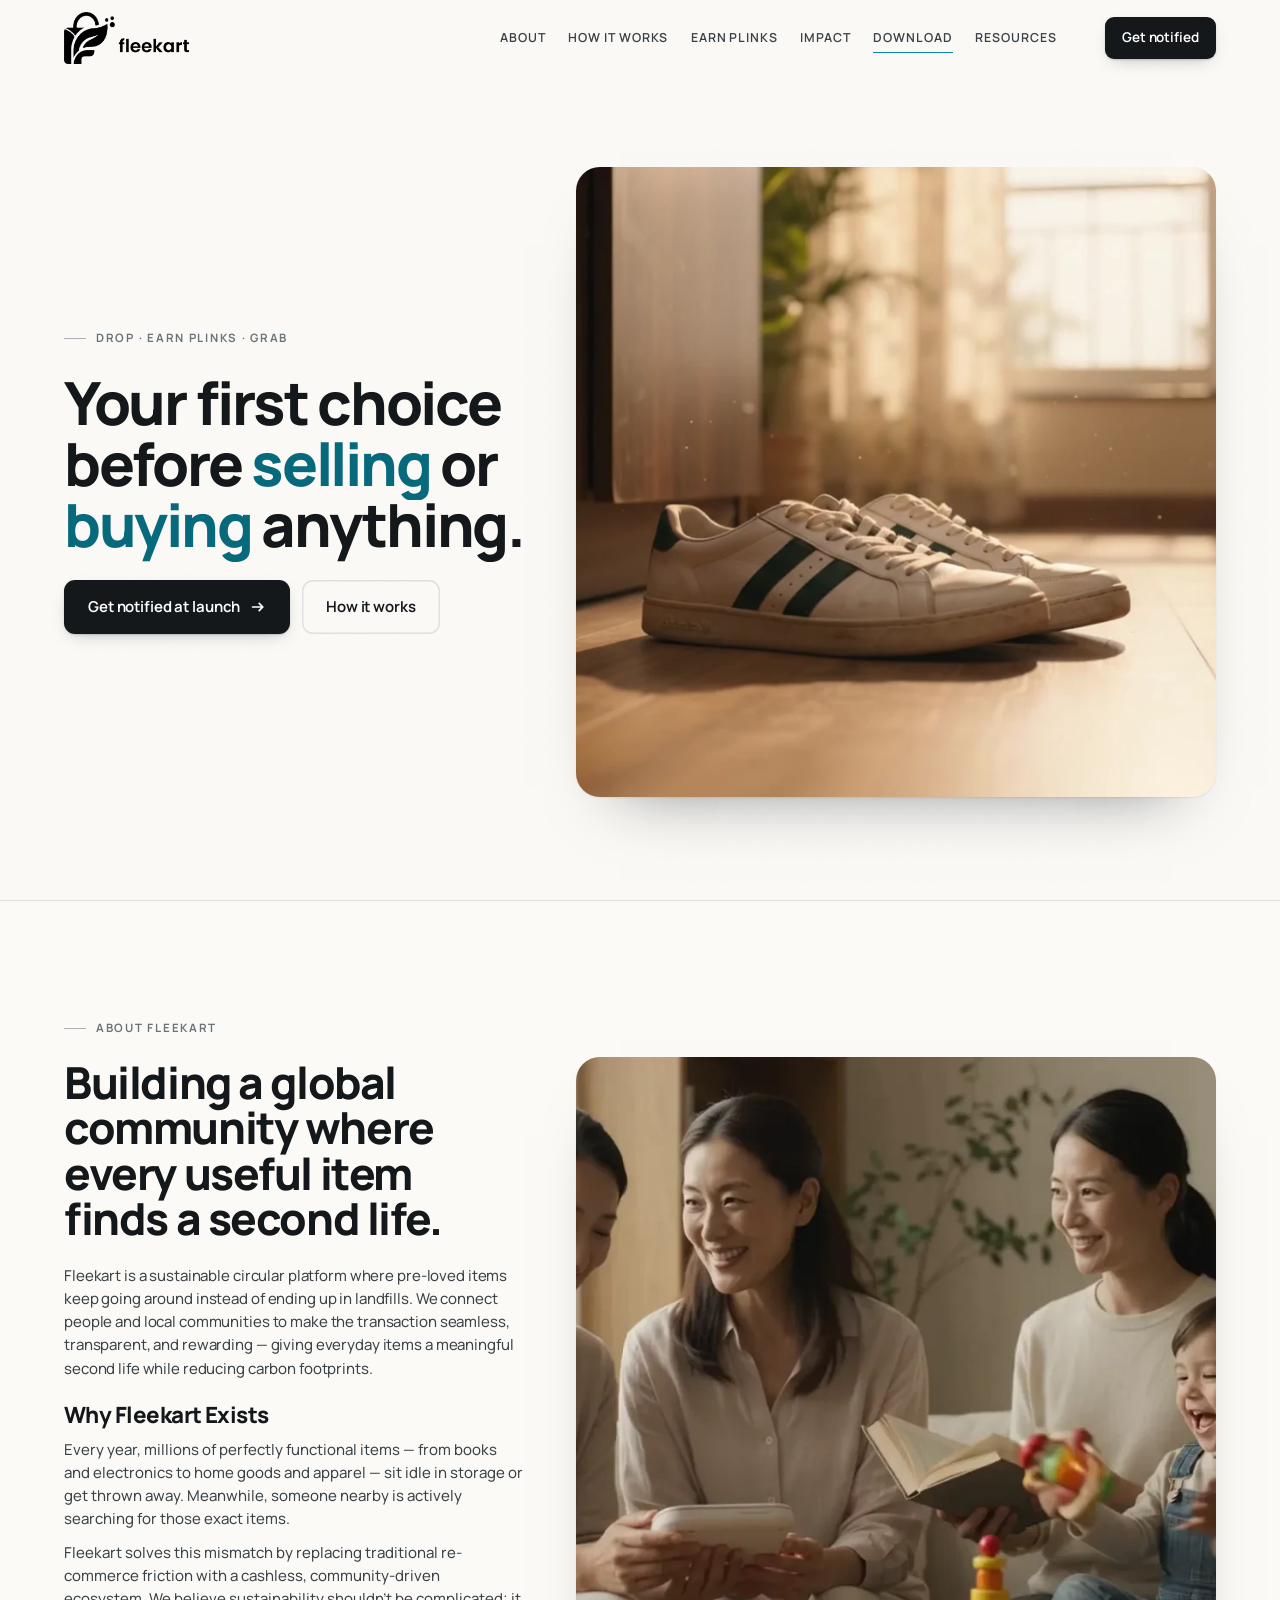
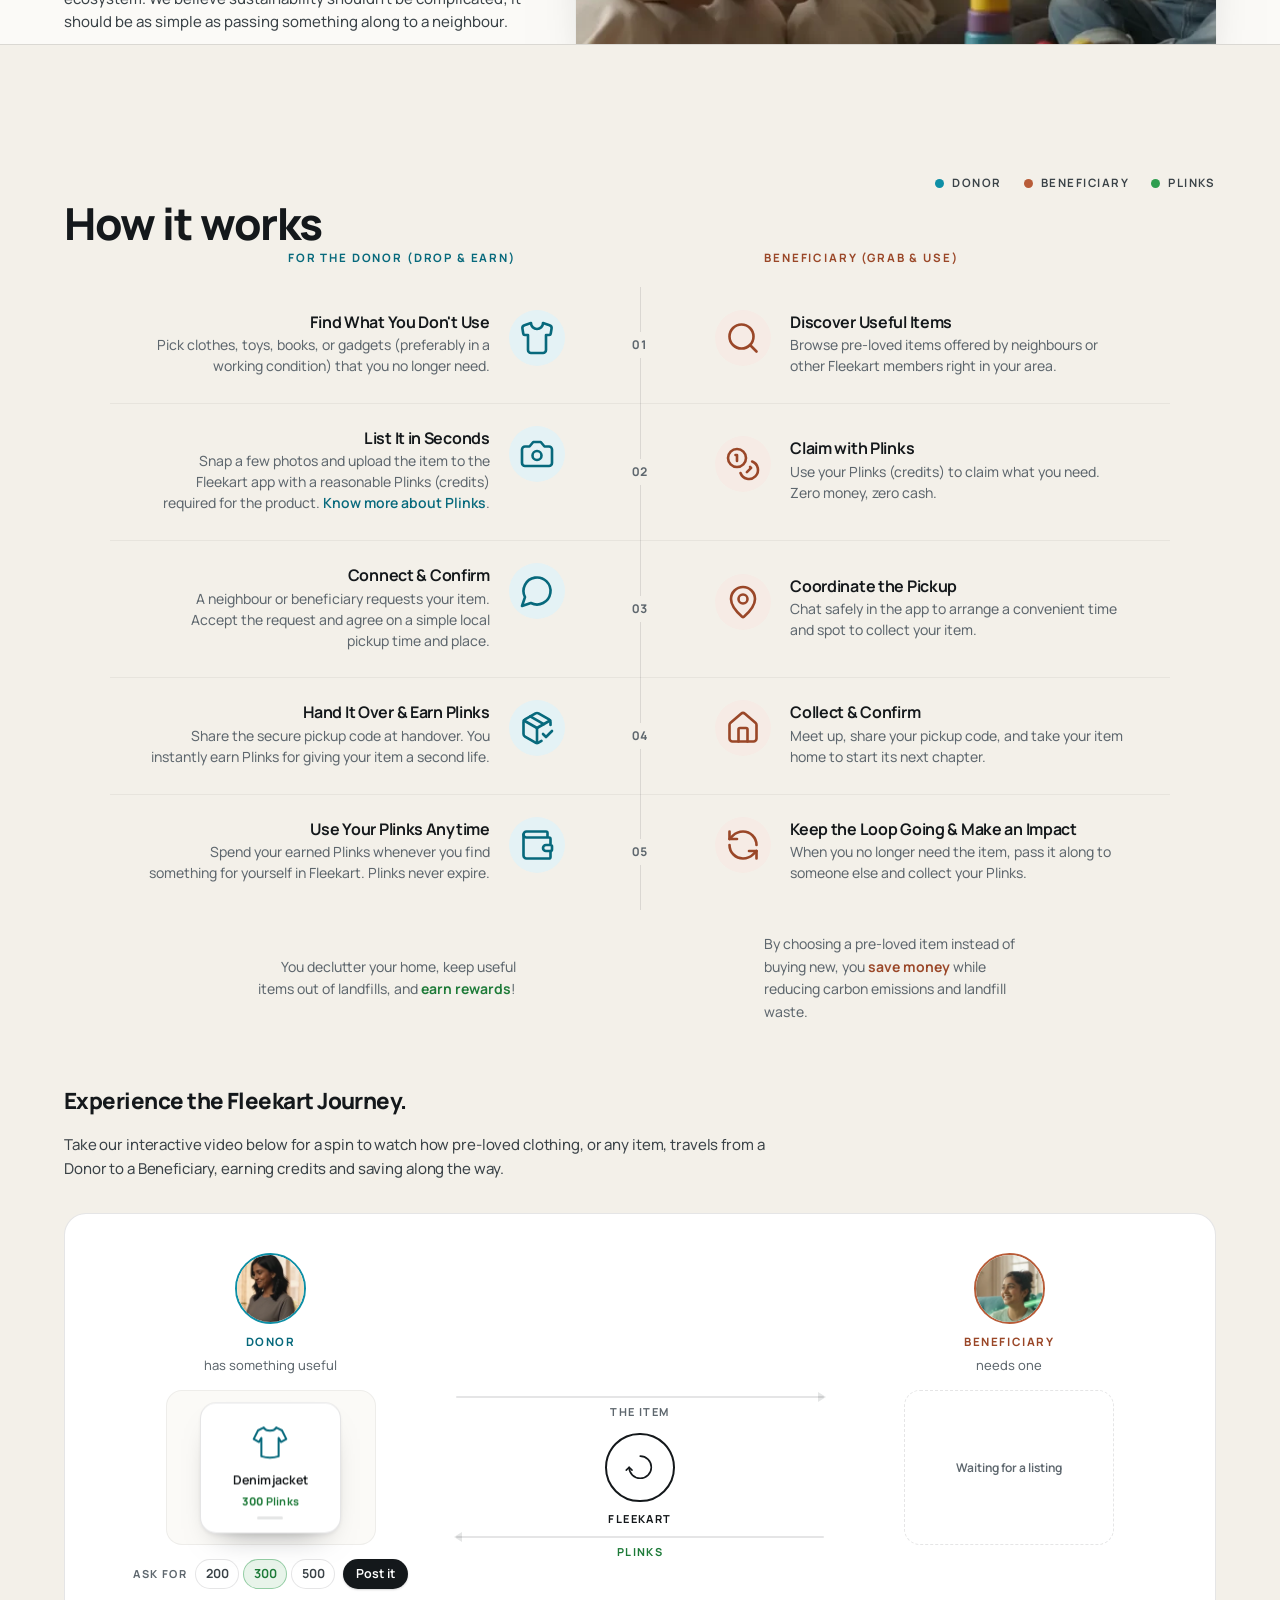
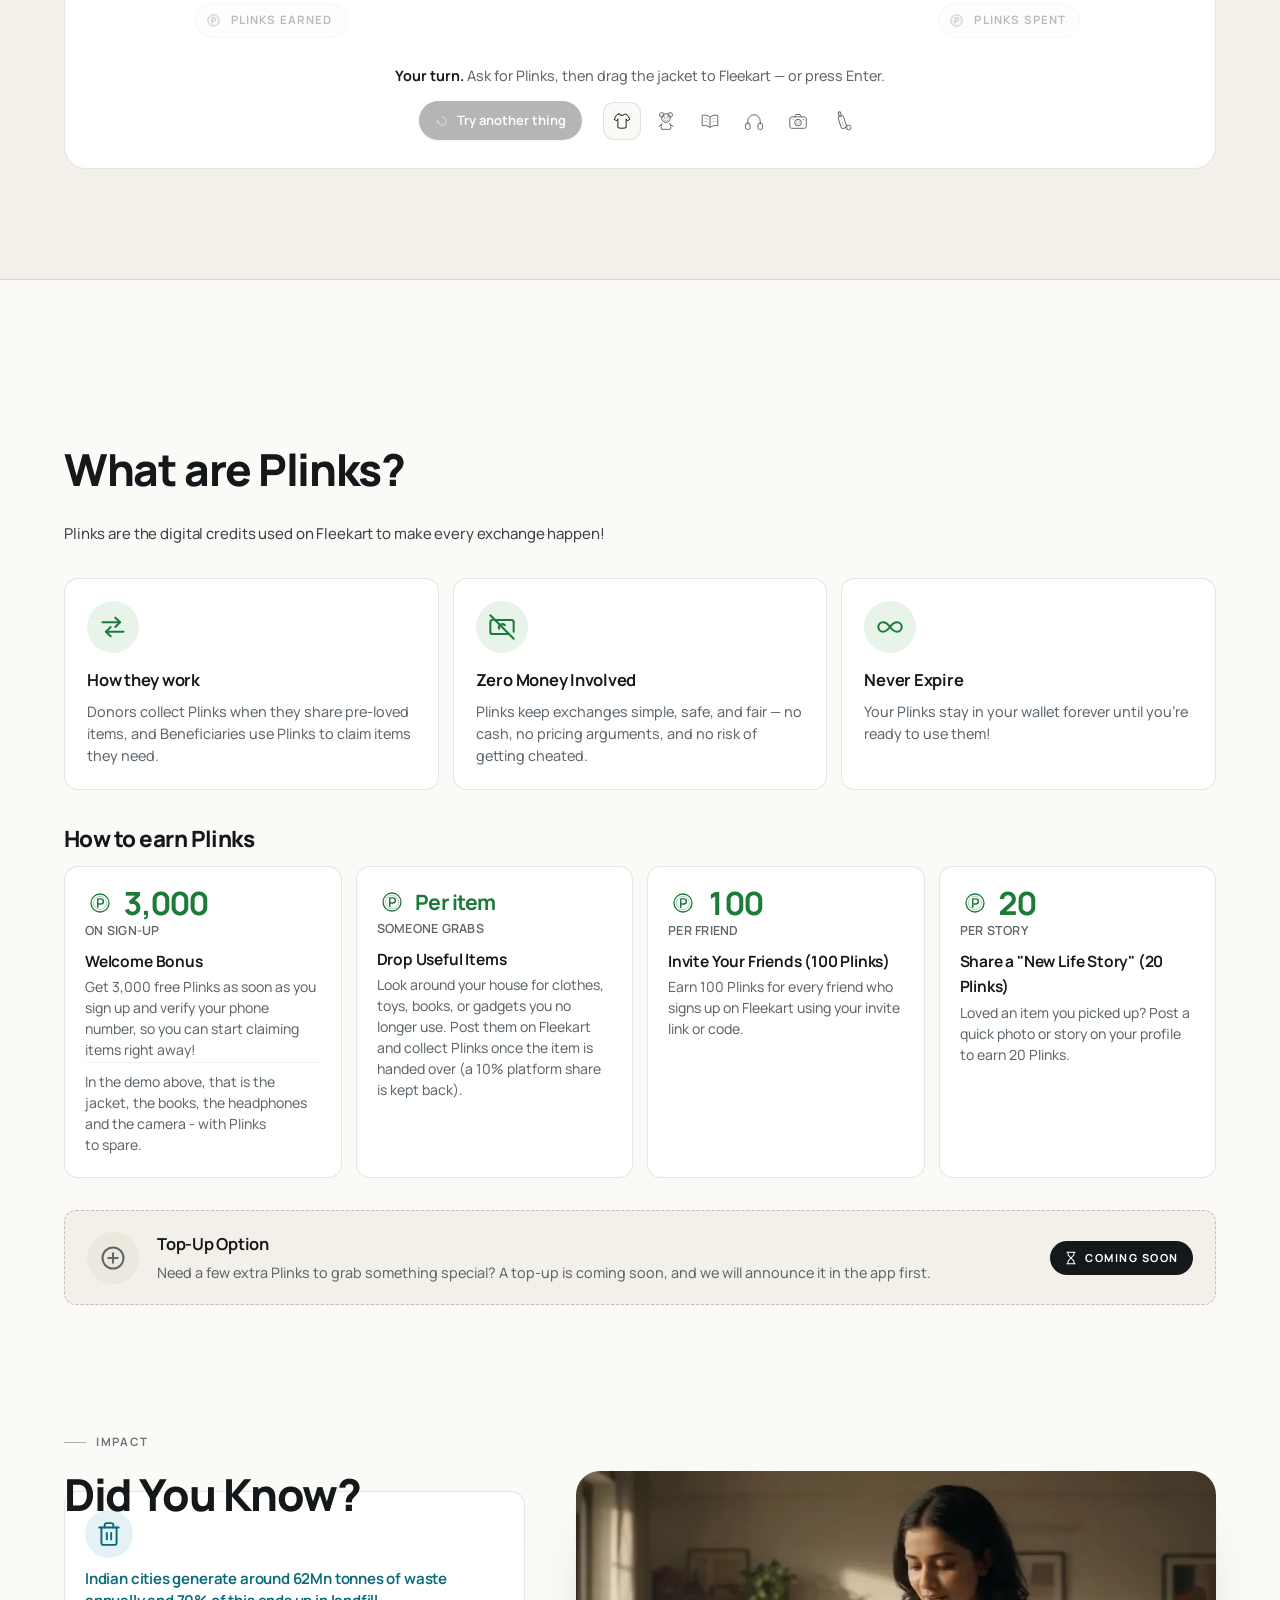
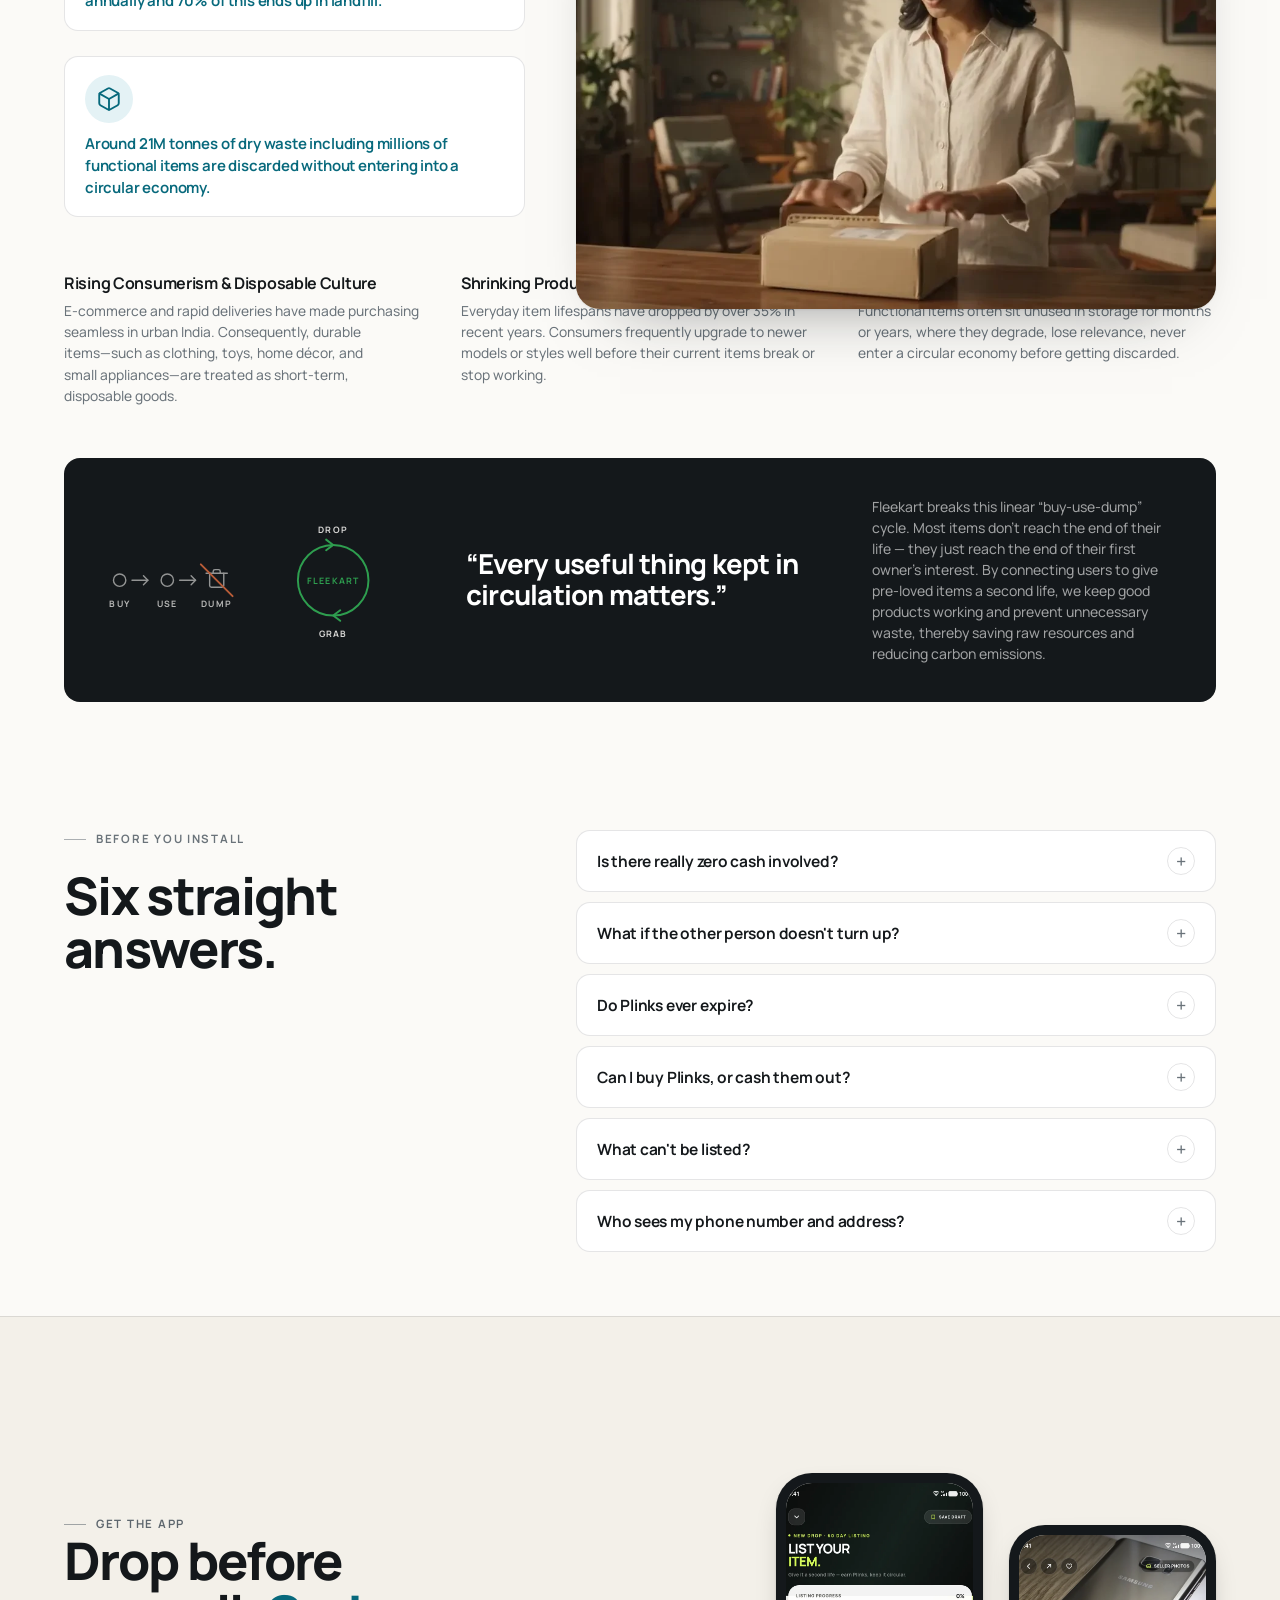
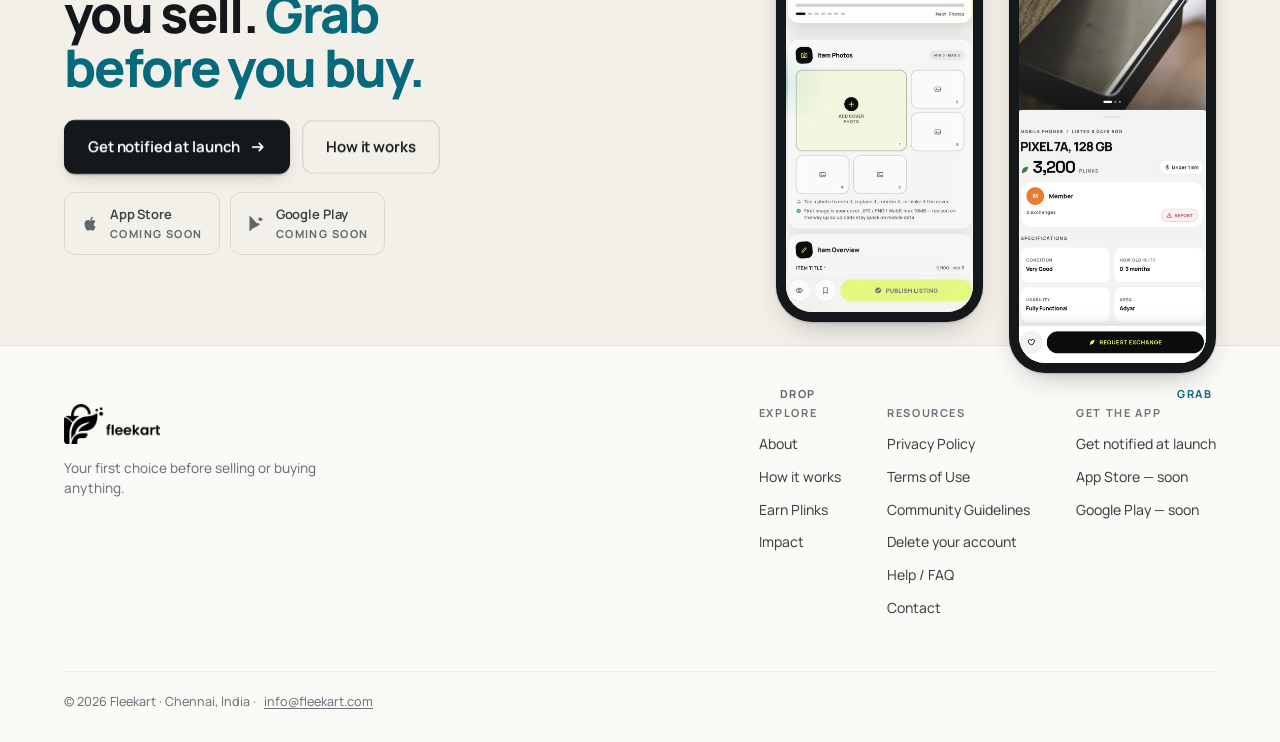
==== index.html @ 685d93a8 "Terms v1.2 (no-show penalty matches the app, top-up not in this version); landing: top-up coming soo" ====
<!DOCTYPE html><html lang="en"><head><meta charSet="utf-8"/><meta name="viewport" content="width=device-width, initial-scale=1, viewport-fit=cover"/><link rel="preload" href="/assets/Manrope.woff2" as="font" crossorigin="anonymous" type="font/woff2"/><link rel="preload" as="script" fetchPriority="low" href="/_next/static/chunks/3l04zcqx63h3y.js"/><script src="/_next/static/chunks/2m912stn0vfa6.js" async=""></script><script src="/_next/static/chunks/1mh6a-0e61pyc.js" async=""></script><script src="/_next/static/chunks/turbopack-0lalso72z2cic.js" async=""></script><script src="/_next/static/chunks/3fntmmi971322.js" async=""></script><link rel="preload" href="/assets/v2.css?v=89feee09" as="style"/><link rel="preload" href="/assets/additions.css?v=dd776835" as="style"/><meta name="theme-color" content="#FBFAF7"/><title>Fleekart — Your first choice before selling or buying anything</title><meta name="description" content="Fleekart keeps useful things in circulation. Donors drop what they no longer need and earn Plinks. Beneficiaries use Plinks to grab what they need."/><meta property="og:title" content="Fleekart — Your first choice before selling or buying anything"/><meta property="og:description" content="Drop what you no longer use. Find what you need from people around you — and keep good things in circulation."/><meta property="og:url" content="https://fleekart.com/"/><meta property="og:image" content="https://fleekart.com/assets/og.png"/><meta property="og:type" content="website"/><meta name="twitter:card" content="summary_large_image"/><meta name="twitter:title" content="Fleekart — Your first choice before selling or buying anything"/><meta name="twitter:description" content="Drop what you no longer use. Find what you need from people around you — and keep good things in circulation."/><meta name="twitter:image" content="https://fleekart.com/assets/og.png"/><link rel="icon" href="/assets/favicon.webp" type="image/webp"/><link rel="icon" href="/assets/favicon-32.png" sizes="32x32" type="image/png"/><link rel="icon" href="/assets/icon-192.png" sizes="192x192" type="image/png"/><link rel="apple-touch-icon" href="/assets/apple-touch-icon.png"/><link rel="preload" href="/assets/Manrope.woff2" as="font" type="font/woff2" crossorigin="anonymous"/><link rel="stylesheet" href="/assets/v2.css?v=89feee09"/><link rel="stylesheet" href="/assets/additions.css?v=dd776835"/><script src="/_next/static/chunks/0cz1d0mv5g_q7.js" noModule=""></script></head><body class="no-js"><div hidden=""><!--$--><!--/$--></div><div><a class="skip" href="#main">Skip to content</a>
<!-- ══ INK ILLUSTRATION LIBRARY ══════════════════════════════════ -->
<svg width="0" height="0" aria-hidden="true" focusable="false" style="position:absolute;pointer-events:none">
<defs>
  <filter id="fkInk" x="-8%" y="-8%" width="116%" height="116%" color-interpolation-filters="sRGB">
    <feTurbulence type="fractalNoise" baseFrequency="0.017" numOctaves="3" seed="9" result="t"/>
    <feDisplacementMap in="SourceGraphic" in2="t" scale="2.6" xChannelSelector="R" yChannelSelector="G"/>
  </filter>
  <filter id="fkInkSoft" x="-8%" y="-8%" width="116%" height="116%" color-interpolation-filters="sRGB">
    <feTurbulence type="fractalNoise" baseFrequency="0.022" numOctaves="2" seed="4" result="t"/>
    <feDisplacementMap in="SourceGraphic" in2="t" scale="1.5" xChannelSelector="R" yChannelSelector="G"/>
  </filter>

  <!-- ── objects ───────────────────────────────────────────── -->
  <symbol id="i-shirt" viewBox="0 0 48 48">
    <path d="M17.5 8.5 11.5 11.5 7 20.5 12.5 23.5 15 19.4 15 38.5c6 1.8 12 1.8 18 0V19.4l2.5 4.1 5.5-3-4.5-9-6-3c-2.4 4.2-10.6 4.2-13 0Z"
      fill="none" stroke="currentColor" stroke-width="2.1" stroke-linejoin="round" stroke-linecap="round"/>
    <path d="M17.5 8.5c2.4 4.2 10.6 4.2 13 0" fill="none" stroke="currentColor" stroke-width="1.35" opacity=".5" stroke-linecap="round"/>
  </symbol>

  <symbol id="i-toy" viewBox="0 0 48 48">
    <circle cx="14.8" cy="10.6" r="5" fill="none" stroke="currentColor" stroke-width="2.1"/>
    <circle cx="33.2" cy="10.6" r="5" fill="none" stroke="currentColor" stroke-width="2.1"/>
    <circle cx="24" cy="17.5" r="9.4" fill="none" stroke="currentColor" stroke-width="2.1"/>
    <ellipse cx="24" cy="20.6" rx="4.4" ry="3.2" fill="none" stroke="currentColor" stroke-width="1.35" opacity=".6"/>
    <circle cx="20.4" cy="15.4" r="1.15" fill="currentColor"/><circle cx="27.6" cy="15.4" r="1.15" fill="currentColor"/>
    <path d="M15.6 29.4c-2.6 3-2.9 9.4-1.2 12.8h19.2c1.7-3.4 1.4-9.8-1.2-12.8" fill="none" stroke="currentColor" stroke-width="2.1" stroke-linejoin="round" stroke-linecap="round"/>
    <path d="M15 31.6 8.6 35.4M33 31.6l6.4 3.8" fill="none" stroke="currentColor" stroke-width="2.1" stroke-linecap="round"/>
  </symbol>

  <symbol id="i-book" viewBox="0 0 48 48">
    <path d="M24 15.4C18.6 11.4 12.6 10.6 7 11.6v22.6c5.6-1 11.6-.2 17 3.8 5.4-4 11.4-4.8 17-3.8V11.6c-5.6-1-11.6-.2-17 3.8Z"
      fill="none" stroke="currentColor" stroke-width="2.1" stroke-linejoin="round"/>
    <path d="M24 15.4V38" fill="none" stroke="currentColor" stroke-width="2.1"/>
    <path d="M11.8 18.6c3.2-.4 6.2 0 8.6 1.2M27.6 19.8c2.4-1.2 5.4-1.6 8.6-1.2M11.8 25c3.2-.4 6.2 0 8.6 1.2M27.6 26.2c2.4-1.2 5.4-1.6 8.6-1.2"
      fill="none" stroke="currentColor" stroke-width="1.35" opacity=".5" stroke-linecap="round"/>
  </symbol>

  <symbol id="i-gadget" viewBox="0 0 48 48">
    <path d="M10.4 30.6V24a13.6 13.6 0 0 1 27.2 0v6.6" fill="none" stroke="currentColor" stroke-width="2.1" stroke-linecap="round"/>
    <rect x="5.4" y="28.6" width="10" height="14" rx="4.2" fill="none" stroke="currentColor" stroke-width="2.1"/>
    <rect x="32.6" y="28.6" width="10" height="14" rx="4.2" fill="none" stroke="currentColor" stroke-width="2.1"/>
  </symbol>

  <!-- two more things to hand over (15 Sep, the founder's "add more sample
       products") and a leaf for the carbon line — same 2.1 stroke, same
       1.35/.5 detail lines as the four above, so the dots read as one set -->
  <symbol id="i-camera" viewBox="0 0 48 48">
    <rect x="6" y="15" width="36" height="25" rx="4.6" fill="none" stroke="currentColor" stroke-width="2.1"/>
    <path d="M16.6 15 19.4 9.8h9.2L31.4 15" fill="none" stroke="currentColor" stroke-width="2.1" stroke-linejoin="round" stroke-linecap="round"/>
    <circle cx="24" cy="27.5" r="7.2" fill="none" stroke="currentColor" stroke-width="2.1"/>
    <circle cx="24" cy="27.5" r="3.8" fill="none" stroke="currentColor" stroke-width="1.35" opacity=".5"/>
    <path d="M11.5 21h4" fill="none" stroke="currentColor" stroke-width="1.35" opacity=".5" stroke-linecap="round"/>
    <circle cx="36.3" cy="21" r="1.4" fill="currentColor"/>
  </symbol>

  <symbol id="i-bat" viewBox="0 0 48 48">
    <g transform="rotate(-18 24 24)">
      <rect x="21.4" y="3.2" width="5.2" height="9.8" rx="2.2" fill="none" stroke="currentColor" stroke-width="2.1"/>
      <path d="M18 17c0-2.4 1.5-4 3.6-4h4.8c2.1 0 3.6 1.6 3.6 4v18.4c0 2.8-2.1 4.8-4.8 4.8h-2.4c-2.7 0-4.8-2-4.8-4.8Z" fill="none" stroke="currentColor" stroke-width="2.1" stroke-linejoin="round"/>
      <path d="M24 17.6v17.8M22.2 6.2h3.6M22.2 9.4h3.6" fill="none" stroke="currentColor" stroke-width="1.35" opacity=".5" stroke-linecap="round"/>
    </g>
    <circle cx="38.4" cy="38.2" r="5.2" fill="none" stroke="currentColor" stroke-width="2.1"/>
    <path d="M35.4 34.8c2.4 2 2.4 4.8 0 6.8" fill="none" stroke="currentColor" stroke-width="1.35" opacity=".5" stroke-linecap="round"/>
  </symbol>

  <symbol id="i-leaf" viewBox="0 0 48 48">
    <path d="M9 39C9 21.4 21.4 9 39 9c0 17.6-12.4 30-30 30Z" fill="none" stroke="currentColor" stroke-width="2.1" stroke-linejoin="round"/>
    <path d="M9 39C15 31.4 22 24.4 30 18" fill="none" stroke="currentColor" stroke-width="1.35" opacity=".5" stroke-linecap="round"/>
  </symbol>

  <symbol id="i-plink" viewBox="0 0 48 48">
    <circle cx="24" cy="24" r="14.4" fill="none" stroke="currentColor" stroke-width="2.1"/>
    <circle cx="24" cy="24" r="10.6" fill="none" stroke="currentColor" stroke-width="1.2" opacity=".45"/>
    <path d="M20.4 31V17.4h4.9a4.1 4.1 0 0 1 0 8.2h-4.9" fill="none" stroke="currentColor" stroke-width="2.35" stroke-linecap="round" stroke-linejoin="round"/>
  </symbol>

  <symbol id="i-drop" viewBox="0 0 48 48">
    <path d="M24 4v10M20.2 10.4 24 14.2l3.8-3.8" fill="none" stroke="currentColor" stroke-width="2.1" stroke-linecap="round" stroke-linejoin="round"/>
    <path d="M24 17.4 38 23.6v13.2L24 43l-14-6.2V23.6Z" fill="none" stroke="currentColor" stroke-width="2.1" stroke-linejoin="round"/>
    <path d="M10 23.6 24 29.8l14-6.2M24 29.8V43" fill="none" stroke="currentColor" stroke-width="1.35" opacity=".55"/>
  </symbol>

  <symbol id="i-verify" viewBox="0 0 48 48">
    <path d="M22 6 35 11.8v12.4L22 30 9 24.2V11.8Z" fill="none" stroke="currentColor" stroke-width="2.1" stroke-linejoin="round"/>
    <path d="M9 11.8 22 17.6l13-5.8M22 17.6V30" fill="none" stroke="currentColor" stroke-width="1.35" opacity=".55"/>
    <circle cx="32.5" cy="33.5" r="9" fill="var(--card,#fff)" stroke="currentColor" stroke-width="2.1"/>
    <path d="m28.4 33.6 3 3 5.2-6" fill="none" stroke="currentColor" stroke-width="2.1" stroke-linecap="round" stroke-linejoin="round"/>
  </symbol>

  <symbol id="i-discover" viewBox="0 0 48 48">
    <rect x="7" y="7.5" width="12.4" height="12.4" rx="3.4" fill="none" stroke="currentColor" stroke-width="2.1"/>
    <rect x="24.6" y="7.5" width="12.4" height="12.4" rx="3.4" fill="none" stroke="currentColor" stroke-width="2.1" opacity=".5"/>
    <rect x="7" y="25.1" width="12.4" height="12.4" rx="3.4" fill="none" stroke="currentColor" stroke-width="2.1" opacity=".5"/>
    <circle cx="32.2" cy="31.6" r="8.2" fill="var(--card,#fff)" stroke="currentColor" stroke-width="2.1"/>
    <path d="m38.4 37.6 4.4 4.4" fill="none" stroke="currentColor" stroke-width="2.1" stroke-linecap="round"/>
  </symbol>

  <symbol id="i-spend" viewBox="0 0 48 48">
    <circle cx="19" cy="27" r="12.4" fill="none" stroke="currentColor" stroke-width="2.1"/>
    <path d="M15.9 33.2V21.4h4.3a3.6 3.6 0 0 1 0 7.2h-4.3" fill="none" stroke="currentColor" stroke-width="2.2" stroke-linecap="round" stroke-linejoin="round"/>
    <path d="M30.6 16.4 41.4 6.6M33.6 6h8v8" fill="none" stroke="currentColor" stroke-width="2.1" stroke-linecap="round" stroke-linejoin="round"/>
  </symbol>

  <symbol id="i-receive" viewBox="0 0 48 48">
    <path d="M28 42V10.4L42 6v36Z" fill="none" stroke="currentColor" stroke-width="2.1" stroke-linejoin="round"/>
    <circle cx="32.4" cy="25.4" r="1.5" fill="currentColor"/>
    <rect x="5" y="19" width="13.4" height="13.4" rx="3" fill="none" stroke="currentColor" stroke-width="2.1"/>
    <path d="M20.4 25.7h6.2M23.4 22.4l3.4 3.3-3.4 3.3" fill="none" stroke="currentColor" stroke-width="2.1" stroke-linecap="round" stroke-linejoin="round"/>
  </symbol>

  <symbol id="i-again" viewBox="0 0 48 48">
    <rect x="16.4" y="16.4" width="15.2" height="15.2" rx="4" fill="none" stroke="currentColor" stroke-width="2.1"/>
    <path d="M24 9.4A14.6 14.6 0 1 1 9.4 24" fill="none" stroke="currentColor" stroke-width="2.1" stroke-linecap="round"/>
    <path d="m5.6 27.8 3.8-3.8 3.8 3.8" fill="none" stroke="currentColor" stroke-width="2.1" stroke-linecap="round" stroke-linejoin="round"/>
  </symbol>

  <symbol id="i-loop" viewBox="0 0 48 48">
    <path d="M24 9.4A14.6 14.6 0 1 1 9.4 24" fill="none" stroke="currentColor" stroke-width="2.1" stroke-linecap="round"/>
    <path d="m5.6 27.8 3.8-3.8 3.8 3.8" fill="none" stroke="currentColor" stroke-width="2.1" stroke-linecap="round" stroke-linejoin="round"/>
  </symbol>

  <symbol id="i-check" viewBox="0 0 24 24">
    <path d="m5 12.6 4.4 4.4L19 7" fill="none" stroke="currentColor" stroke-width="2.2" stroke-linecap="round" stroke-linejoin="round"/>
  </symbol>

  <symbol id="i-bin" viewBox="0 0 48 48">
    <path d="M12 16.6h24l-2.2 24.2H14.2Z" fill="none" stroke="currentColor" stroke-width="2.1" stroke-linejoin="round"/>
    <path d="M8.6 16.6h30.8M19 16.6l1-5h8l1 5" fill="none" stroke="currentColor" stroke-width="2.1" stroke-linecap="round" stroke-linejoin="round"/>
    <path d="M20 23.4v10M28 23.4v10" fill="none" stroke="currentColor" stroke-width="1.35" opacity=".5" stroke-linecap="round"/>
  </symbol>

  <symbol id="l-shirt" viewBox="0 0 24 24"><g fill="none" stroke="currentColor" stroke-width="1.75" stroke-linecap="round" stroke-linejoin="round"><path d="M20.38 3.46 16 2a4 4 0 0 1-8 0L3.62 3.46a2 2 0 0 0-1.34 2.23l.58 3.47a1 1 0 0 0 .99.84H6v10c0 1.1.9 2 2 2h8a2 2 0 0 0 2-2V10h2.15a1 1 0 0 0 .99-.84l.58-3.47a2 2 0 0 0-1.34-2.23z"/></g></symbol>
  <symbol id="l-camera" viewBox="0 0 24 24"><g fill="none" stroke="currentColor" stroke-width="1.75" stroke-linecap="round" stroke-linejoin="round"><path d="M14.5 4h-5L7 7H4a2 2 0 0 0-2 2v9a2 2 0 0 0 2 2h16a2 2 0 0 0 2-2V9a2 2 0 0 0-2-2h-3l-2.5-3z"/><circle cx="12" cy="13" r="3"/></g></symbol>
  <symbol id="l-message" viewBox="0 0 24 24"><g fill="none" stroke="currentColor" stroke-width="1.75" stroke-linecap="round" stroke-linejoin="round"><path d="M7.9 20A9 9 0 1 0 4 16.1L2 22Z"/></g></symbol>
  <symbol id="l-package-check" viewBox="0 0 24 24"><g fill="none" stroke="currentColor" stroke-width="1.75" stroke-linecap="round" stroke-linejoin="round"><path d="m16 16 2 2 4-4"/><path d="M21 10V8a2 2 0 0 0-1-1.73l-7-4a2 2 0 0 0-2 0l-7 4A2 2 0 0 0 3 8v8a2 2 0 0 0 1 1.73l7 4a2 2 0 0 0 2 0l2-1.14"/><path d="m7.5 4.27 9 5.15"/><path d="M3.29 7 12 12l8.71-5"/><path d="M12 22V12"/></g></symbol>
  <symbol id="l-wallet" viewBox="0 0 24 24"><g fill="none" stroke="currentColor" stroke-width="1.75" stroke-linecap="round" stroke-linejoin="round"><path d="M19 7V4a1 1 0 0 0-1-1H5a2 2 0 0 0 0 4h15a1 1 0 0 1 1 1v4h-3a2 2 0 0 0 0 4h3a1 1 0 0 0 1-1v-2a1 1 0 0 0-1-1"/><path d="M3 5v14a2 2 0 0 0 2 2h15a1 1 0 0 0 1-1v-4"/></g></symbol>
  <symbol id="l-search" viewBox="0 0 24 24"><g fill="none" stroke="currentColor" stroke-width="1.75" stroke-linecap="round" stroke-linejoin="round"><circle cx="11" cy="11" r="8"/><path d="m21 21-4.3-4.3"/></g></symbol>
  <symbol id="l-coins" viewBox="0 0 24 24"><g fill="none" stroke="currentColor" stroke-width="1.75" stroke-linecap="round" stroke-linejoin="round"><circle cx="8" cy="8" r="6"/><path d="M18.09 10.37A6 6 0 1 1 10.34 18"/><path d="M7 6h1v4"/><path d="m16.71 13.88.7.71-2.82 2.82"/></g></symbol>
  <symbol id="l-map-pin" viewBox="0 0 24 24"><g fill="none" stroke="currentColor" stroke-width="1.75" stroke-linecap="round" stroke-linejoin="round"><path d="M20 10c0 4.993-5.539 10.193-7.399 11.799a1 1 0 0 1-1.202 0C9.539 20.193 4 14.993 4 10a8 8 0 0 1 16 0"/><circle cx="12" cy="10" r="3"/></g></symbol>
  <symbol id="l-home" viewBox="0 0 24 24"><g fill="none" stroke="currentColor" stroke-width="1.75" stroke-linecap="round" stroke-linejoin="round"><path d="M15 21v-8a1 1 0 0 0-1-1h-4a1 1 0 0 0-1 1v8"/><path d="M3 10a2 2 0 0 1 .709-1.528l7-5.999a2 2 0 0 1 2.582 0l7 5.999A2 2 0 0 1 21 10v9a2 2 0 0 1-2 2H5a2 2 0 0 1-2-2z"/></g></symbol>
  <symbol id="l-refresh" viewBox="0 0 24 24"><g fill="none" stroke="currentColor" stroke-width="1.75" stroke-linecap="round" stroke-linejoin="round"><path d="M21 12a9 9 0 0 0-9-9 9.75 9.75 0 0 0-6.74 2.74L3 8"/><path d="M3 3v5h5"/><path d="M3 12a9 9 0 0 0 9 9 9.75 9.75 0 0 0 6.74-2.74L21 16"/><path d="M16 16h5v5"/></g></symbol>
  <symbol id="l-gift" viewBox="0 0 24 24"><g fill="none" stroke="currentColor" stroke-width="1.75" stroke-linecap="round" stroke-linejoin="round"><rect x="3" y="8" width="18" height="4" rx="1"/><path d="M12 8v13"/><path d="M19 12v7a2 2 0 0 1-2 2H7a2 2 0 0 1-2-2v-7"/><path d="M7.5 8a2.5 2.5 0 0 1 0-5A4.8 8 0 0 1 12 8a4.8 8 0 0 1 4.5-5 2.5 2.5 0 0 1 0 5"/></g></symbol>
  <symbol id="l-bag" viewBox="0 0 24 24"><g fill="none" stroke="currentColor" stroke-width="1.75" stroke-linecap="round" stroke-linejoin="round"><path d="M6 2 3 6v14a2 2 0 0 0 2 2h14a2 2 0 0 0 2-2V6l-3-4Z"/><path d="M3 6h18"/><path d="M16 10a4 4 0 0 1-8 0"/></g></symbol>
  <symbol id="l-trash" viewBox="0 0 24 24"><g fill="none" stroke="currentColor" stroke-width="1.75" stroke-linecap="round" stroke-linejoin="round"><path d="M3 6h18"/><path d="M19 6v14c0 1-1 2-2 2H7c-1 0-2-1-2-2V6"/><path d="M8 6V4c0-1 1-2 2-2h4c1 0 2 1 2 2v2"/><path d="M10 11v6"/><path d="M14 11v6"/></g></symbol>
  <symbol id="l-layers" viewBox="0 0 24 24"><g fill="none" stroke="currentColor" stroke-width="1.75" stroke-linecap="round" stroke-linejoin="round"><path d="M12.83 2.18a2 2 0 0 0-1.66 0L2.6 6.08a1 1 0 0 0 0 1.83l8.58 3.91a2 2 0 0 0 1.66 0l8.58-3.9a1 1 0 0 0 0-1.83Z"/><path d="m22 17.65-9.17 4.16a2 2 0 0 1-1.66 0L2 17.65"/><path d="m22 12.65-9.17 4.16a2 2 0 0 1-1.66 0L2 12.65"/></g></symbol>
  <symbol id="l-box" viewBox="0 0 24 24"><g fill="none" stroke="currentColor" stroke-width="1.75" stroke-linecap="round" stroke-linejoin="round"><path d="M21 8a2 2 0 0 0-1-1.73l-7-4a2 2 0 0 0-2 0l-7 4A2 2 0 0 0 3 8v8a2 2 0 0 0 1 1.73l7 4a2 2 0 0 0 2 0l7-4A2 2 0 0 0 21 16Z"/><path d="m3.3 7 8.7 5 8.7-5"/><path d="M12 22V12"/></g></symbol>
  <symbol id="l-hourglass" viewBox="0 0 24 24"><g fill="none" stroke="currentColor" stroke-width="1.75" stroke-linecap="round" stroke-linejoin="round"><path d="M5 22h14"/><path d="M5 2h14"/><path d="M17 22v-4.172a2 2 0 0 0-.586-1.414L12 12l-4.414 4.414A2 2 0 0 0 7 17.828V22"/><path d="M7 2v4.172a2 2 0 0 0 .586 1.414L12 12l4.414-4.414A2 2 0 0 0 17 6.172V2"/></g></symbol>
  <symbol id="l-swap" viewBox="0 0 24 24"><g fill="none" stroke="currentColor" stroke-width="1.75" stroke-linecap="round" stroke-linejoin="round"><path d="M3 8h15"/><path d="m14 4 4 4-4 4"/><path d="M21 16H6"/><path d="m10 12-4 4 4 4"/></g></symbol>
  <symbol id="l-no-cash" viewBox="0 0 24 24"><g fill="none" stroke="currentColor" stroke-width="1.75" stroke-linecap="round" stroke-linejoin="round"><path d="M6 6h14a2 2 0 0 1 2 2v8"/><path d="M18 18H4a2 2 0 0 1-2-2V8a2 2 0 0 1 2-2"/><path d="M14.5 10.5A3 3 0 0 0 9.5 13.5"/><path d="m2 2 20 20"/></g></symbol>
  <symbol id="l-infinity" viewBox="0 0 24 24"><g fill="none" stroke="currentColor" stroke-width="1.75" stroke-linecap="round" stroke-linejoin="round"><path d="M12 12c-2-2.67-4-4-6-4a4 4 0 1 0 0 8c2 0 4-1.33 6-4Zm0 0c2 2.67 4 4 6 4a4 4 0 0 0 0-8c-2 0-4 1.33-6 4Z"/></g></symbol>
  <symbol id="l-top-up" viewBox="0 0 24 24"><g fill="none" stroke="currentColor" stroke-width="1.75" stroke-linecap="round" stroke-linejoin="round"><circle cx="12" cy="12" r="9"/><path d="M12 8v8"/><path d="M8 12h8"/></g></symbol>
</defs>
</svg>

<!-- ══ NAVIGATION ═══════════════════════════════════════════════ -->
<header class="nav" id="nav">
  <div class="nav__in">
    <a class="nav__logo" href="#top" aria-label="Fleekart — home">
      <img src="/assets/logo.webp" alt="Fleekart" width="440" height="183" fetchpriority="high" decoding="async">
    </a>
    <nav class="nav__links" aria-label="Primary">
      <a href="#about">About</a>
      <a href="#how">How it works</a>
      <a href="#plinks">Earn Plinks</a>
      <a href="#impact">Impact</a>
      <a href="#download">Download</a>
      <a href="#resources">Resources</a>
    </nav>
    <a class="btn btn--sm nav__cta" data-waitlist href="mailto:info@fleekart.com?subject=Notify%20me%20when%20Fleekart%20launches&body=Hi%20Fleekart%2C%0A%0APlease%20let%20me%20know%20when%20the%20app%20launches.%0A%0AMy%20area%3A%20">Get notified</a>
    <button class="burger" id="burger" aria-expanded="false" aria-controls="mnav" aria-label="Open menu">
      <span></span><span></span>
    </button>
  </div>
</header>

<div class="mnav" id="mnav" inert>
  <nav aria-label="Primary mobile">
    <a href="#about">About <span>01</span></a>
    <a href="#how">How it works <span>02</span></a>
    <a href="#plinks">Earn Plinks <span>03</span></a>
    <a href="#impact">Impact <span>04</span></a>
    <a href="#download">Download <span>05</span></a>
    <a href="#resources">Resources <span>06</span></a>
  </nav>
  <a class="btn" data-waitlist href="mailto:info@fleekart.com?subject=Notify%20me%20when%20Fleekart%20launches&body=Hi%20Fleekart%2C%0A%0APlease%20let%20me%20know%20when%20the%20app%20launches.%0A%0AMy%20area%3A%20">Get notified at launch</a>
</div>

<main id="main">

<!-- ══ HERO ═════════════════════════════════════════════════════ -->
<section class="hero" id="top">
  <div class="wrap hero__grid">

    <div class="hero__copy">
      <p class="eyebrow" id="heroBrow">Drop · Earn Plinks · Grab</p>
      <h1 class="d1" id="heroH1">
        <span class="ln"><span>Your first choice</span></span>
        <span class="ln"><span>before <em>selling</em> or</span></span>
        <span class="ln"><span><em>buying</em> anything.</span></span>
      </h1>
      <div class="hero__cta" id="heroCta">
        <a class="btn" data-waitlist href="mailto:info@fleekart.com?subject=Notify%20me%20when%20Fleekart%20launches&body=Hi%20Fleekart%2C%0A%0APlease%20let%20me%20know%20when%20the%20app%20launches.%0A%0AMy%20area%3A%20">Get notified at launch <svg class="ar" width="16" height="16" viewBox="0 0 16 16" aria-hidden="true" fill="none" stroke="currentColor" stroke-width="1.7" stroke-linecap="round" stroke-linejoin="round"><path d="M2.6 8h10.2M9.2 4.4 12.8 8l-3.6 3.6"/></svg></a>
        <a class="btn btn--ghost" href="#how">How it works</a>
      </div>
    </div>

    <!-- circulation stage -->
    <div class="stage" id="heroStage">
      <figure class="shot shot--reel" id="heroShot">
        <div class="shot__frame">
          <video class="shot__reel" autoplay muted loop playsinline preload="auto" poster="/assets/hero-fleekart.webp"
                 aria-label="A pair of worn sneakers left by the door, carried out through the neighbourhood, and given a second life with someone else"
                 data-inview>
            <source src="/assets/hero-fleekart.mp4" type="video/mp4">
          </video>
        </div>

      </figure>
    </div>
  </div>
</section>

<hr class="hr">

<!-- ══ ABOUT ════════════════════════════════════════════════════ -->
<section class="sec about" id="about" aria-labelledby="aboutH">
  <div class="wrap about__grid">
    <div class="about__body">
      <p class="eyebrow rv">About Fleekart</p>
      <h2 class="d2 rv" id="aboutH">Building a global community where every useful item finds a second life.</h2>
      <p class="lead rv">Fleekart is a sustainable circular platform where pre-loved items keep going around instead of ending up in landfills. We connect people and local communities to make the transaction seamless, transparent, and rewarding — giving everyday items a meaningful second life while reducing carbon footprints.</p>
      <div class="about__why rv">
        <h3 class="d3">Why Fleekart Exists</h3>
        <p>Every year, millions of perfectly functional items — from books and electronics to home goods and apparel — sit idle in storage or get thrown away. Meanwhile, someone nearby is actively searching for those exact items.</p>
        <p>Fleekart solves this mismatch by replacing traditional re-commerce friction with a cashless, community-driven ecosystem. We believe sustainability shouldn't be complicated; it should be as simple as passing something along to a neighbour.</p>
      </div>
    </div>

    <!-- the About clip: right of the copy on a desktop, under it on a phone (client, 18 Sep + 21 Sep) -->
    <div class="stage rv">
      <figure class="shot shot--about">
        <div class="shot__frame">
          <video class="shot__reel" muted loop playsinline preload="none" poster="/assets/about-sharing.webp"
                 aria-label="A pair of headphones on a desk, a book returned to a shelf, and a box passed from one person to another"
                 data-inview>
            <source src="/assets/about-sharing.mp4" type="video/mp4">
          </video>
        </div>
      </figure>
    </div>
  </div>
</section>

<!-- ══ HOW IT WORKS ═════════════════════════════════════════════ -->
<section class="sec how" id="how" aria-labelledby="howH">
  <div class="wrap">
    <div class="how__head">
      <div class="sec-head">
        <p class="eyebrow rv">How it works</p>
        <h2 class="d2 rv" id="howH">How it works</h2>
      </div>
      <div class="how__legend rv">
        <span><i style="background:var(--teal)"></i> Donor</span>
        <span><i style="background:var(--clay)"></i> Beneficiary</span>
        <span><i style="background:var(--green)"></i> Plinks</span>
      </div>
    </div>

    <!-- the two sides of one handover -->
    <div class="ladder rv" id="ladder">
      <div class="ladder__head">
        <div class="ladder__role ladder__role--donor">
          <span class="flow__label">For the Donor (Drop &amp; Earn)</span>
        </div>
        <div aria-hidden="true"></div>
        <div class="ladder__role ladder__role--ben">
          <span class="flow__label">Beneficiary (Grab &amp; Use)</span>
        </div>
      </div>

      <ol class="ladder__rows" id="ladderRows">
      <li class="rung">
        <div class="rung__side rung__side--donor">
          <span class="rung__ico"><svg viewBox="0 0 24 24" aria-hidden="true"><use href="#l-shirt"/></svg></span>
          <div class="rung__txt">
            <span class="rung__tag">Donor</span>
            <h3>Find What You Don't Use</h3>
            <p>Pick clothes, toys, books, or gadgets (preferably in a working condition) that you no longer need.</p>
          </div>
        </div>
        <div class="rung__node" aria-hidden="true">01</div>
        <div class="rung__side rung__side--ben">
          <span class="rung__ico"><svg viewBox="0 0 24 24" aria-hidden="true"><use href="#l-search"/></svg></span>
          <div class="rung__txt">
            <span class="rung__tag">Beneficiary</span>
            <h3>Discover Useful Items</h3>
            <p>Browse pre-loved items offered by neighbours or other Fleekart members right in your area.</p>
          </div>
        </div>
      </li>
      <li class="rung">
        <div class="rung__side rung__side--donor">
          <span class="rung__ico"><svg viewBox="0 0 24 24" aria-hidden="true"><use href="#l-camera"/></svg></span>
          <div class="rung__txt">
            <span class="rung__tag">Donor</span>
            <h3>List It in Seconds</h3>
            <p>Snap a few photos and upload the item to the Fleekart app with a reasonable Plinks (credits) required for the product. <a class="tlink" href="#plinks">Know more about Plinks</a>.</p>
          </div>
        </div>
        <div class="rung__node" aria-hidden="true">02</div>
        <div class="rung__side rung__side--ben">
          <span class="rung__ico"><svg viewBox="0 0 24 24" aria-hidden="true"><use href="#l-coins"/></svg></span>
          <div class="rung__txt">
            <span class="rung__tag">Beneficiary</span>
            <h3>Claim with Plinks</h3>
            <p>Use your Plinks (credits) to claim what you need. Zero money, zero cash.</p>
          </div>
        </div>
      </li>
      <li class="rung">
        <div class="rung__side rung__side--donor">
          <span class="rung__ico"><svg viewBox="0 0 24 24" aria-hidden="true"><use href="#l-message"/></svg></span>
          <div class="rung__txt">
            <span class="rung__tag">Donor</span>
            <h3>Connect &amp; Confirm</h3>
            <p>A neighbour or beneficiary requests your item. Accept the request and agree on a simple local pickup time and place.</p>
          </div>
        </div>
        <div class="rung__node" aria-hidden="true">03</div>
        <div class="rung__side rung__side--ben">
          <span class="rung__ico"><svg viewBox="0 0 24 24" aria-hidden="true"><use href="#l-map-pin"/></svg></span>
          <div class="rung__txt">
            <span class="rung__tag">Beneficiary</span>
            <h3>Coordinate the Pickup</h3>
            <p>Chat safely in the app to arrange a convenient time and spot to collect your item.</p>
          </div>
        </div>
      </li>
      <li class="rung">
        <div class="rung__side rung__side--donor">
          <span class="rung__ico"><svg viewBox="0 0 24 24" aria-hidden="true"><use href="#l-package-check"/></svg></span>
          <div class="rung__txt">
            <span class="rung__tag">Donor</span>
            <h3>Hand It Over &amp; Earn Plinks</h3>
            <p>Share the secure pickup code at handover. You instantly earn Plinks for giving your item a second life.</p>
          </div>
        </div>
        <div class="rung__node" aria-hidden="true">04</div>
        <div class="rung__side rung__side--ben">
          <span class="rung__ico"><svg viewBox="0 0 24 24" aria-hidden="true"><use href="#l-home"/></svg></span>
          <div class="rung__txt">
            <span class="rung__tag">Beneficiary</span>
            <h3>Collect &amp; Confirm</h3>
            <p>Meet up, share your pickup code, and take your item home to start its next chapter.</p>
          </div>
        </div>
      </li>
      <li class="rung">
        <div class="rung__side rung__side--donor">
          <span class="rung__ico"><svg viewBox="0 0 24 24" aria-hidden="true"><use href="#l-wallet"/></svg></span>
          <div class="rung__txt">
            <span class="rung__tag">Donor</span>
            <h3>Use Your Plinks Anytime</h3>
            <p>Spend your earned Plinks whenever you find something for yourself in Fleekart. Plinks never expire.</p>
          </div>
        </div>
        <div class="rung__node" aria-hidden="true">05</div>
        <div class="rung__side rung__side--ben">
          <span class="rung__ico"><svg viewBox="0 0 24 24" aria-hidden="true"><use href="#l-refresh"/></svg></span>
          <div class="rung__txt">
            <span class="rung__tag">Beneficiary</span>
            <h3>Keep the Loop Going &amp; Make an Impact</h3>
            <p>When you no longer need the item, pass it along to someone else and collect your Plinks.</p>
          </div>
        </div>
      </li>
      </ol>

      <div class="ladder__foot">
        <p class="ladder__out ladder__out--donor">You declutter your home, keep useful items out of landfills, and <b>earn rewards</b>!</p>
        <div aria-hidden="true"></div>
        <p class="ladder__out ladder__out--ben">By choosing a pre-loved item instead of buying new, you <b>save money</b> while reducing carbon emissions and landfill waste.</p>
      </div>
    </div>

    <div class="journey rv">
      <div class="sec-head">
        <h3 class="d3" id="journeyH">Experience the Fleekart Journey.</h3>
        <p class="lead">Take our interactive video below for a spin to watch how pre-loved clothing, or any item, travels from a Donor to a Beneficiary, earning credits and saving along the way.</p>
      </div>
    </div>

    <!-- make the handover yourself — five beats, in the order the app does them:
         pick a thing · ask for Plinks · post it (Fleekart checks it) · the
         Beneficiary accepts · the thing goes across and the Plinks come back.
         The founder's 15 Sep ask; the states are driven from /assets/app.js -->
    <div class="deal rv" id="deal">
      <div class="deal__stage" id="dealStage">

        <section class="deal__side deal__side--donor" aria-label="Donor">
          <header class="deal__who">
            <img class="deal__ava" src="/assets/avatar-donor.webp" alt="" width="280" height="280" loading="lazy" decoding="async">
            <span class="deal__role">Donor</span>
            <span class="deal__note">has something useful</span>
          </header>
          <div class="deal__slot deal__slot--from" id="slotFrom" aria-hidden="true"><span>given</span></div>
          <!-- how many Plinks to ask for: three choices a thing, the middle one
               pre-chosen so the drag still works without touching this row -->
          <div class="deal__ask" id="dealAsk">
            <span class="deal__askLab" id="dealAskLab">Ask for</span>
            <div class="deal__chips" role="radiogroup" aria-labelledby="dealAskLab">
              <button type="button" role="radio" aria-checked="false" data-ask="0" tabindex="-1">200</button>
              <button type="button" role="radio" aria-checked="true" data-ask="1">300</button>
              <button type="button" role="radio" aria-checked="false" data-ask="2" tabindex="-1">500</button>
            </div>
            <button class="deal__post" type="button" id="dealPost">Post it</button>
          </div>
          <p class="wallet" id="walletDonor">
            <span class="wallet__coin" aria-hidden="true"><svg viewBox="0 0 48 48"><use href="#i-plink"/></svg></span>
            <span class="wallet__t"><b class="wallet__n" id="walletDonorN"></b>Plinks earned</span>
          </p>
        </section>

        <div class="deal__mid" aria-hidden="true">
          <span class="deal__lane deal__lane--item"><i></i><b>the item</b></span>
          <span class="deal__hub" id="dealHub">
            <svg viewBox="0 0 48 48"><use href="#i-loop"/></svg>
            <svg class="deal__tick" viewBox="0 0 24 24"><use href="#i-check"/></svg>
          </span>
          <span class="deal__hubLab">Fleekart</span>
          <span class="deal__lane deal__lane--plink"><i></i><b>Plinks</b></span>
        </div>

        <section class="deal__side deal__side--ben" aria-label="Beneficiary">
          <header class="deal__who">
            <img class="deal__ava" src="/assets/avatar-beneficiary.webp" alt="" width="280" height="280" loading="lazy" decoding="async">
            <span class="deal__role">Beneficiary</span>
            <span class="deal__note">needs one</span>
          </header>
          <div class="deal__slot deal__slot--to" id="slotTo"><span>Waiting for a listing</span></div>
          <!-- appears once the thing is posted; accepts on press, or by itself
               after a short pause so the demo finishes for someone just watching -->
          <button class="deal__accept" type="button" id="dealAccept" disabled>
            <span class="deal__acceptT">Accept for <b>300</b> Plinks</span>
          </button>
          <p class="wallet" id="walletBen">
            <span class="wallet__coin" aria-hidden="true"><svg viewBox="0 0 48 48"><use href="#i-plink"/></svg></span>
            <span class="wallet__t"><b class="wallet__n" id="walletBenN"></b>Plinks spent</span>
          </p>
        </section>

        <!-- the thing being handed over; it carries its asking price across -->
        <button class="thing" id="thing" type="button" aria-describedby="dealHint">
          <span class="thing__ico"><svg viewBox="0 0 48 48" aria-hidden="true"><use href="#i-shirt" id="thingUse"/></svg></span>
          <span class="thing__name" id="thingName">Denim jacket</span>
          <span class="thing__ask" id="thingAsk"><b>300</b> Plinks</span>
          <span class="thing__tick" aria-hidden="true"><svg viewBox="0 0 24 24"><use href="#i-check"/></svg></span>
          <span class="thing__grab" aria-hidden="true"></span>
        </button>
        <span class="coin" id="coin" aria-hidden="true"><svg viewBox="0 0 48 48"><use href="#i-plink"/></svg><b id="coinN">300</b></span>
      </div>

      <!-- the carbon line. Deliberately no kilogram figure: every CO2e input in
           data/impact/coefficient_inputs.yaml (inputs-2026-09-10) is still null
           and awaiting the founder's sourced table (OA-002); the seed's
           provisional set is labelled not-for-publication. app.js counts a
           figure up here the day one exists (THINGS[].co2Kg) — until then the
           line says what is true: a new one was not made. -->
      <div class="deal__co2" id="dealCo2">
        <span class="deal__co2Ico" aria-hidden="true"><svg viewBox="0 0 48 48"><use href="#i-leaf"/></svg></span>
        <span class="deal__co2T"><b>CO₂ saved.</b> <span id="dealCo2T">One jacket fewer made new — the carbon of making it never happens.</span></span>
        <span class="deal__co2Meter" aria-hidden="true"><i></i></span>
      </div>

      <p class="deal__hint" id="dealHint" role="status" aria-live="polite">
        <b>Your turn.</b> Ask for Plinks, then drag the jacket to Fleekart — or press Enter.
      </p>
      <div class="deal__ctrl">
        <button class="deal__again" type="button" id="dealAgain">
          <svg width="14" height="14" viewBox="0 0 48 48" aria-hidden="true" style="opacity:.9"><use href="#i-loop"/></svg>
          Try another thing
        </button>
        <div class="deal__dots" role="tablist" aria-label="Choose what to hand over">
          <button type="button" role="tab" data-item="0" aria-selected="true" aria-label="Denim jacket"><svg viewBox="0 0 48 48" aria-hidden="true"><use href="#i-shirt"/></svg></button>
          <button type="button" role="tab" data-item="1" aria-selected="false" tabindex="-1" aria-label="Wooden train"><svg viewBox="0 0 48 48" aria-hidden="true"><use href="#i-toy"/></svg></button>
          <button type="button" role="tab" data-item="2" aria-selected="false" tabindex="-1" aria-label="Paperback stack"><svg viewBox="0 0 48 48" aria-hidden="true"><use href="#i-book"/></svg></button>
          <button type="button" role="tab" data-item="3" aria-selected="false" tabindex="-1" aria-label="Over-ear headphones"><svg viewBox="0 0 48 48" aria-hidden="true"><use href="#i-gadget"/></svg></button>
          <button type="button" role="tab" data-item="4" aria-selected="false" tabindex="-1" aria-label="Digital camera"><svg viewBox="0 0 48 48" aria-hidden="true"><use href="#i-camera"/></svg></button>
          <button type="button" role="tab" data-item="5" aria-selected="false" tabindex="-1" aria-label="Cricket bat"><svg viewBox="0 0 48 48" aria-hidden="true"><use href="#i-bat"/></svg></button>
        </div>
      </div>
    </div>

  </div>
</section>

<!-- ══ PLINKS ═══════════════════════════════════════════════════ -->
<section class="sec plinks" id="plinks" aria-labelledby="plinksH">
  <div class="wrap plinks__grid plinks__grid--solo">
    <div class="plinks__body">
      <p class="eyebrow rv">Earn Plinks</p>
      <h2 class="d2 rv" id="plinksH">What are Plinks?</h2>
      <p class="lead rv">Plinks are the digital credits used on Fleekart to make every exchange happen!</p>

      <!-- what they are: three plates, the Plinks green (D219) -->
      <ul class="pk-what rv" role="list">
        <li class="pk-what__it">
          <span class="pk-what__i"><svg viewBox="0 0 24 24" aria-hidden="true"><use href="#l-swap"/></svg></span>
          <b>How they work</b>
          <p>Donors collect Plinks when they share pre-loved items, and Beneficiaries use Plinks to claim items they need.</p>
        </li>
        <li class="pk-what__it">
          <span class="pk-what__i"><svg viewBox="0 0 24 24" aria-hidden="true"><use href="#l-no-cash"/></svg></span>
          <b>Zero Money Involved</b>
          <p>Plinks keep exchanges simple, safe, and fair — no cash, no pricing arguments, and no risk of getting cheated.</p>
        </li>
        <li class="pk-what__it">
          <span class="pk-what__i"><svg viewBox="0 0 24 24" aria-hidden="true"><use href="#l-infinity"/></svg></span>
          <b>Never Expire</b>
          <p>Your Plinks stay in your wallet forever until you're ready to use them!</p>
        </li>
      </ul>

      <!-- how to earn: the figure leads each tile -->
      <div class="rv">
        <h3 class="d3 pk-h3" id="earnH">How to earn Plinks</h3>
        <dl class="earn earn--tiles" aria-labelledby="earnH">
          <div class="earn__tile">
            <dt>
              <span class="earn__n"><svg viewBox="0 0 48 48" aria-hidden="true"><use href="#i-plink"/></svg>3,000 <small>on sign-up</small></span>
              Welcome Bonus
            </dt>
            <dd>Get 3,000 free Plinks as soon as you sign up and verify your phone number, so you can start claiming items right away!</dd>
            <dd class="earn__eg">In the demo above, that is the jacket, the books, the headphones and the camera - with Plinks to spare.</dd>
          </div>
          <div class="earn__tile">
            <dt>
              <span class="earn__n"><svg viewBox="0 0 48 48" aria-hidden="true"><use href="#i-plink"/></svg><span class="earn__word">Per item</span> <small>someone grabs</small></span>
              Drop Useful Items
            </dt>
            <dd>Look around your house for clothes, toys, books, or gadgets you no longer use. Post them on Fleekart and collect Plinks once the item is handed over (a 10% platform share is kept back).</dd>
          </div>
          <div class="earn__tile">
            <dt>
              <span class="earn__n"><svg viewBox="0 0 48 48" aria-hidden="true"><use href="#i-plink"/></svg>100 <small>per friend</small></span>
              Invite Your Friends (100 Plinks)
            </dt>
            <dd>Earn 100 Plinks for every friend who signs up on Fleekart using your invite link or code.</dd>
          </div>
          <div class="earn__tile">
            <dt>
              <span class="earn__n"><svg viewBox="0 0 48 48" aria-hidden="true"><use href="#i-plink"/></svg>20 <small>per story</small></span>
              Share a "New Life Story" (20 Plinks)
            </dt>
            <dd>Loved an item you picked up? Post a quick photo or story on your profile to earn 20 Plinks.</dd>
          </div>
        </dl>
      </div>

      <!-- not live yet: grey plate, dashed edge, an ink badge — the one tile that reads differently -->
      <div class="buy buy--soon rv">
        <span class="buy__i"><svg viewBox="0 0 24 24" aria-hidden="true"><use href="#l-top-up"/></svg></span>
        <div class="buy__body">
          <p class="buy__t">Top-Up Option</p>
          <p class="buy__d">Need a few extra Plinks to grab something special? A top-up is coming soon, and we will announce it in the app first.</p>
        </div>
        <span class="soon soon--badge"><svg viewBox="0 0 24 24" aria-hidden="true"><use href="#l-hourglass"/></svg>Coming soon</span>
      </div>
    </div>

  </div>
</section>

<!-- ══ IMPACT ═══════════════════════════════════════════════════ -->
<section class="sec impact" id="impact" aria-labelledby="impactH">
  <div class="wrap">
    <div class="impact__grid">
      <div class="sec-head">
        <p class="eyebrow rv">Impact</p>
        <h2 class="d2 rv" id="impactH">Did You Know?</h2>
      </div>
      <figure class="shot shot--impact rv">
        <div class="shot__frame">
          <video class="shot__reel" muted loop playsinline preload="none" poster="/assets/impact-story.webp"
                 aria-label="A pair of headphones packed into a box, handed on, and used again by someone else"
                 data-inview>
            <source src="/assets/impact-story.mp4" type="video/mp4; codecs=hvc1">
            <source src="/assets/impact-story-h264.mp4" type="video/mp4">
          </video>
        </div>
      </figure>

      <ul class="stats stats--two rv" aria-label="What the numbers say">
        <li class="stat"><span class="stat__i"><svg viewBox="0 0 24 24" aria-hidden="true"><use href="#l-trash"/></svg></span><p class="stat__c">Indian cities generate around 62Mn tonnes of waste annually and 70% of this ends up in landfill.</p></li>
        <li class="stat"><span class="stat__i"><svg viewBox="0 0 24 24" aria-hidden="true"><use href="#l-box"/></svg></span><p class="stat__c">Around 21M tonnes of dry waste including millions of functional items are discarded without entering into a circular economy.</p></li>
      </ul>
    </div>


    <div class="why rv" id="lifeline">
      <div class="why__row">
        <div class="why__item">
          <h3>Rising Consumerism &amp; Disposable Culture</h3>
          <p>E-commerce and rapid deliveries have made purchasing seamless in urban India. Consequently, durable items—such as clothing, toys, home décor, and small appliances—are treated as short-term, disposable goods.</p>
        </div>
        <div class="why__item">
          <h3>Shrinking Product Lifespans</h3>
          <p>Everyday item lifespans have dropped by over 35% in recent years. Consumers frequently upgrade to newer models or styles well before their current items break or stop working.</p>
        </div>
        <div class="why__item">
          <h3>The "Idle Household Storage" Trap</h3>
          <p>Functional items often sit unused in storage for months or years, where they degrade, lose relevance, never enter a circular economy before getting discarded.</p>
        </div>
      </div>

      <div class="statement rv">
        <svg class="statement__diag" viewBox="0 0 340 132" role="img" aria-label="A straight line from buy to use to dump, crossed out, beside the Fleekart loop where an item is given and grabbed again">
          <g fill="none" stroke="currentColor" stroke-width="1.6" stroke-linecap="round" stroke-linejoin="round" opacity=".55">
            <circle cx="20" cy="66" r="7"/><path d="M34 66h18"/><path d="m47 61 5 5-5 5"/>
            <circle cx="74" cy="66" r="7"/><path d="M88 66h18"/><path d="m101 61 5 5-5 5"/>
            <g transform="translate(118 54)"><path d="M0 4h24"/><path d="M20 4v14c0 1-1 2-2 2H6c-1 0-2-1-2-2V4"/><path d="M8 4V2c0-1 1-2 2-2h4c1 0 2 1 2 2v2"/></g>
          </g>
          <path d="m112 48 36 36" stroke="var(--clay)" stroke-width="2.2" stroke-linecap="round"/>
          <g font-family="inherit" font-size="10" font-weight="700" letter-spacing="1.4" fill="currentColor" opacity=".7" text-anchor="middle">
            <text x="20" y="96">BUY</text><text x="74" y="96">USE</text><text x="130" y="96">DUMP</text>
          </g>
          <circle cx="262" cy="66" r="40" fill="none" stroke="var(--green)" stroke-width="2.2"/>
          <path d="m254 20 8 6-8 6M270 112l-8-6 8-6" fill="none" stroke="var(--green)" stroke-width="2.2" stroke-linecap="round" stroke-linejoin="round"/>
          <g font-family="inherit" font-size="10" font-weight="700" letter-spacing="1.4" fill="currentColor" opacity=".85" text-anchor="middle">
            <text x="262" y="12">DROP</text><text x="262" y="130">GRAB</text>
          </g>
          <text x="262" y="70" font-family="inherit" font-size="10" font-weight="700" letter-spacing="1.4" fill="var(--green)" text-anchor="middle">FLEEKART</text>
        </svg>
        <p>“Every useful thing kept in circulation matters.”</p>
        <span>Fleekart breaks this linear “buy-use-dump” cycle. Most items don't reach the end of their life — they just reach the end of their first owner's interest. By connecting users to give pre-loved items a second life, we keep good products working and prevent unnecessary waste, thereby saving raw resources and reducing carbon emissions.</span>
      </div>
    </div>
  </div>
</section>

<!-- ══ FAQ ══════════════════════════════════════════════════════
     Six questions a careful visitor asks before installing. Every answer is
     drawn from the Terms, Privacy Policy and Community Guidelines; nothing
     here says more than those pages do. Native <details>, so it works with
     no script and reads in order for a screen reader. -->
<section class="sec faq" id="faq" aria-labelledby="faqH">
  <div class="wrap faq__grid">
    <div class="sec-head">
      <p class="eyebrow rv">Before you install</p>
      <h2 class="d2 rv" id="faqH">Six straight answers.</h2>
    </div>
    <div class="faq__list rv">
      <details class="faq__it">
        <summary>Is there really zero cash involved?</summary>
        <p>Yes. Every exchange is in Plinks and nothing else. Asking for cash, UPI, a bank transfer or a gift card is against the rules, and money prices in a listing or chat are removed. There is nothing to pay at handover, so there is nothing to carry.</p>
      </details>
      <details class="faq__it">
        <summary>What if the other person doesn't turn up?</summary>
        <p>You report the no-show from the exchange in the app. The absent person has 12 hours to contest it. A confirmed no-show releases your held Plinks and costs the person who did not turn up a Plinks penalty; repeated no-shows lead to suspension. Full detail is in the <a href="#resources">Community Guidelines</a>.</p>
      </details>
      <details class="faq__it">
        <summary>Do Plinks ever expire?</summary>
        <p>No. They stay in your wallet until you use them. The only way to lose them is to delete your account, which forfeits whatever is left.</p>
      </details>
      <details class="faq__it">
        <summary>Can I buy Plinks, or cash them out?</summary>
        <p>Plinks are not money. They have no cash value and cannot be withdrawn, sold, transferred outside the app or exchanged for money. You earn them by giving, inviting and sharing stories; a top-up option is planned and will be announced in the app.</p>
      </details>
      <details class="faq__it">
        <summary>What can't be listed?</summary>
        <p>Medicines and supplements; opened or expired cosmetics; unsafe or tampered electrical goods; weapons; live animals; counterfeit, recalled or stolen goods; hazardous materials; alcohol, tobacco, vapes and drugs; food. The full list is in the <a href="#resources">Community Guidelines</a> and listings are checked before they go live.</p>
      </details>
      <details class="faq__it">
        <summary>Who sees my phone number and address?</summary>
        <p>Nobody. A listing shows your area and a distance band, never your address, map point or number. Once an exchange is accepted, the two of you get a text chat, an agreed pickup point only you two can see, and calls through a masked number. At handover a one-time pickup code, valid for 30 minutes, confirms the exchange.</p>
      </details>
    </div>
  </div>
</section>

<!-- ══ DOWNLOAD ═════════════════════════════════════════════════ -->
<section class="sec dl" id="download" aria-labelledby="dlH">
  <div class="wrap dl__grid">
    <div>
      <p class="eyebrow rv">Get the app</p>
      <h2 class="d2 rv" id="dlH">Drop before you sell. <em>Grab before you buy.</em></h2>
      <div class="dl__cta rv">
        <a class="btn" id="dlBtn" data-waitlist href="mailto:info@fleekart.com?subject=Notify%20me%20when%20Fleekart%20launches&body=Hi%20Fleekart%2C%0A%0APlease%20let%20me%20know%20when%20the%20app%20launches.%0A%0AMy%20area%3A%20">Get notified at launch <svg class="ar" width="16" height="16" viewBox="0 0 16 16" aria-hidden="true" fill="none" stroke="currentColor" stroke-width="1.7" stroke-linecap="round" stroke-linejoin="round"><path d="M2.6 8h10.2M9.2 4.4 12.8 8l-3.6 3.6"/></svg></a>
        <a class="btn btn--ghost" href="#how">How it works</a>
      </div>
      <div class="dl__stores rv">
        <span class="store" aria-label="App Store — coming soon">
          <svg viewBox="0 0 24 24" fill="currentColor" aria-hidden="true"><path d="M16.4 12.7c0-2.2 1.8-3.3 1.9-3.3-1-1.5-2.6-1.7-3.2-1.7-1.4-.1-2.7.8-3.4.8s-1.8-.8-2.9-.8c-1.5 0-2.9.9-3.6 2.2-1.6 2.7-.4 6.7 1.1 8.9.7 1.1 1.6 2.3 2.7 2.2 1.1 0 1.5-.7 2.8-.7s1.6.7 2.8.7 1.9-1.1 2.6-2.1c.8-1.2 1.1-2.4 1.2-2.4 0-.1-2.3-.9-2.3-3.5Zm-2.2-6.4c.6-.7 1-1.7.9-2.7-.9 0-2 .6-2.6 1.3-.6.6-1.1 1.7-.9 2.6 1 .1 2-.5 2.6-1.2Z"/></svg>
          <span><b>App Store</b><i>Coming soon</i></span>
        </span>
        <span class="store" aria-label="Google Play — coming soon">
          <svg viewBox="0 0 24 24" fill="currentColor" aria-hidden="true"><path d="M3.6 2.3c-.3.3-.5.8-.5 1.4v16.6c0 .6.2 1.1.5 1.4l.1.1 9.3-9.3v-.2L3.6 2.3Zm12.5 6.2L13.9 6.3l-9.4 9.5 9.4-9.3-.1-.1 2.3-2.3 3.1 1.8c.9.5.9 1.4 0 1.9l-3.1 1.7Zm-2.2 2.2-9.3 9.3 9.3-5.3 2.2-1.3-2.2-2.7Z"/></svg>
          <span><b>Google Play</b><i>Coming soon</i></span>
        </span>
      </div>
    </div>

    <div class="dl__art rv">
      <div class="dl__phones">
        <div class="phone"><div class="phone__screen"><img src="/assets/story-1.webp" alt="The Fleekart app's create-listing form" width="780" height="1688" loading="lazy" decoding="async"></div></div>
        <div class="phone"><div class="phone__screen"><img src="/assets/story-2.webp" alt="A listing in the Fleekart app with its Request Exchange button" width="780" height="1688" loading="lazy" decoding="async"></div></div>
        <p class="dl__cap" aria-hidden="true"><span>Drop</span><span>Grab</span></p>
      </div>
    </div>
  </div>
</section>

<!-- ══ FOOTER ═══════════════════════════════════════════════════ -->
<footer class="foot" id="resources">
  <div class="wrap">
    <div class="foot__top">
      <div class="foot__brand">
        <img src="/assets/logo.webp" alt="Fleekart" width="440" height="183" loading="lazy" decoding="async">
        <p>Your first choice before selling or buying anything.</p>
      </div>
      <nav class="foot__links" aria-label="Footer">
        <div class="foot__col">
          <b>Explore</b>
          <a href="#about">About</a>
          <a href="#how">How it works</a>
          <a href="#plinks">Earn Plinks</a>
          <a href="#impact">Impact</a>
        </div>
        <div class="foot__col">
          <b>Resources</b>
          <a href="/privacy/">Privacy Policy</a>
          <a href="/terms/">Terms of Use</a>
          <a href="/community-guidelines/">Community Guidelines</a>
          <a href="/delete-account/">Delete your account</a>
          <a href="#faq">Help / FAQ</a>
          <a href="mailto:info@fleekart.com">Contact</a>
        </div>
        <div class="foot__col">
          <b>Get the app</b>
          <a class="foot__cta" data-waitlist href="mailto:info@fleekart.com?subject=Notify%20me%20when%20Fleekart%20launches&body=Hi%20Fleekart%2C%0A%0APlease%20let%20me%20know%20when%20the%20app%20launches.%0A%0AMy%20area%3A%20">Get notified at launch</a>
          <a href="#download">App Store — soon</a>
          <a href="#download">Google Play — soon</a>
        </div>
      </nav>
    </div>
    <div class="foot__bot">
      <span>© 2026 Fleekart · Chennai, India · <a href="mailto:info@fleekart.com">info@fleekart.com</a></span>
    </div>
  </div>
</footer>
</main>


<dialog class="wl" id="wl" aria-labelledby="wlH">
  <div class="wl__in">
    <button class="wl__x" type="button" data-wl-close aria-label="Close">&times;</button>
    <h2 id="wlH">Get notified at launch</h2>
    <p>Fleekart is not on the stores yet. Leave your email and we will write once, on launch day.</p>
    <form id="wlForm" novalidate>
      <label for="wlEmail">Email</label>
      <input id="wlEmail" name="email" type="email" required maxlength="254" autocomplete="email" inputmode="email">
      <label for="wlArea">Your area <span style="font-weight:400">(optional)</span></label>
      <input id="wlArea" name="area" type="text" maxlength="80" autocomplete="address-level2" placeholder="e.g. Anna Nagar, Chennai">
      <div class="wl__hp" aria-hidden="true"><label for="wlSite">Website</label><input id="wlSite" name="website" type="text" tabindex="-1" autocomplete="off"></div>
      <button class="btn" type="submit">Notify me</button>
      <p class="wl__fine">We use your email only to tell you when Fleekart launches. See our <a href="/privacy/">Privacy Policy</a>.</p>
    </form>
    <p class="wl__status" id="wlStatus" role="status" aria-live="polite"></p>
  </div>
</dialog>
</div><!--$--><!--/$--><script src="/assets/gsap.min.js?v=2d26f4c0" defer=""></script><script src="/assets/ScrollTrigger.min.js?v=489bcf6d" defer=""></script><script src="/assets/app.js?v=3f367631" defer=""></script><script src="/assets/section-motion.js?v=9591d0c6" defer=""></script><script src="/assets/waitlist.js?v=2d650d2c" defer=""></script><script src="/_next/static/chunks/3l04zcqx63h3y.js" id="_R_" async=""></script><script>(self.__next_f=self.__next_f||[]).push([0])</script><script>self.__next_f.push([1,"1:\"$Sreact.fragment\"\n2:I[39756,[\"/_next/static/chunks/3fntmmi971322.js\"],\"default\"]\n3:I[37457,[\"/_next/static/chunks/3fntmmi971322.js\"],\"default\"]\n7:I[68027,[\"/_next/static/chunks/3fntmmi971322.js\"],\"default\",1]\n:HL[\"/assets/Manrope.woff2\",\"font\",{\"crossOrigin\":\"anonymous\",\"type\":\"font/woff2\"}]\n:HL[\"/assets/v2.css?v=89feee09\",\"style\"]\n:HL[\"/assets/additions.css?v=dd776835\",\"style\"]\n4:Td504,\u003ca class=\"skip\" href=\"#main\"\u003eSkip to content\u003c/a\u003e\r\n\u003c!-- ══ INK ILLUSTRATION LIBRARY ══════════════════════════════════ --\u003e\r\n\u003csvg width=\"0\" height=\"0\" aria-hidden=\"true\" focusable=\"false\" style=\"position:absolute;pointer-events:none\"\u003e\r\n\u003cdefs\u003e\r\n  \u003cfilter id=\"fkInk\" x=\"-8%\" y=\"-8%\" width=\"116%\" height=\"116%\" color-interpolation-filters=\"sRGB\"\u003e\r\n    \u003cfeTurbulence type=\"fractalNoise\" baseFrequency=\"0.017\" numOctaves=\"3\" seed=\"9\" result=\"t\"/\u003e\r\n    \u003cfeDisplacementMap in=\"SourceGraphic\" in2=\"t\" scale=\"2.6\" xChannelSelector=\"R\" yChannelSelector=\"G\"/\u003e\r\n  \u003c/filter\u003e\r\n  \u003cfilter id=\"fkInkSoft\" x=\"-8%\" y=\"-8%\" width=\"116%\" height=\"116%\" color-interpolation-filters=\"sRGB\"\u003e\r\n    \u003cfeTurbulence type=\"fractalNoise\" baseFrequency=\"0.022\" numOctaves=\"2\" seed=\"4\" result=\"t\"/\u003e\r\n    \u003cfeDisplacementMap in=\"SourceGraphic\" in2=\"t\" scale=\"1.5\" xChannelSelector=\"R\" yChannelSelector=\"G\"/\u003e\r\n  \u003c/filter\u003e\r\n\r\n  \u003c!-- ── objects ───────────────────────────────────────────── --\u003e\r\n  \u003csymbol id=\"i-shirt\" viewBox=\"0 0 48 48\"\u003e\r\n    \u003cpath d=\"M17.5 8.5 11.5 11.5 7 20.5 12.5 23.5 15 19.4 15 38.5c6 1.8 12 1.8 18 0V19.4l2.5 4.1 5.5-3-4.5-9-6-3c-2.4 4.2-10.6 4.2-13 0Z\"\r\n      fill=\"none\" stroke=\"currentColor\" stroke-width=\"2.1\" stroke-linejoin=\"round\" stroke-linecap=\"round\"/\u003e\r\n    \u003cpath d=\"M17.5 8.5c2.4 4.2 10.6 4.2 13 0\" fill=\"none\" stroke=\"currentColor\" stroke-width=\"1.35\" opacity=\".5\" stroke-linecap=\"round\"/\u003e\r\n  \u003c/symbol\u003e\r\n\r\n  \u003csymbol id=\"i-toy\" viewBox=\"0 0 48 48\"\u003e\r\n    \u003ccircle cx=\"14.8\" cy=\"10.6\" r=\"5\" fill=\"none\" stroke=\"currentColor\" stroke-width=\"2.1\"/\u003e\r\n    \u003ccircle cx=\"33.2\" cy=\"10.6\" r=\"5\" fill=\"none\" stroke=\"currentColor\" stroke-width=\"2.1\"/\u003e\r\n    \u003ccircle cx=\"24\" cy=\"17.5\" r=\"9.4\" fill=\"none\" stroke=\"currentColor\" stroke-width=\"2.1\"/\u003e\r\n    \u003cellipse cx=\"24\" cy=\"20.6\" rx=\"4.4\" ry=\"3.2\" fill=\"none\" stroke=\"currentColor\" stroke-width=\"1.35\" opacity=\".6\"/\u003e\r\n    \u003ccircle cx=\"20.4\" cy=\"15.4\" r=\"1.15\" fill=\"currentColor\"/\u003e\u003ccircle cx=\"27.6\" cy=\"15.4\" r=\"1.15\" fill=\"currentColor\"/\u003e\r\n    \u003cpath d=\"M15.6 29.4c-2.6 3-2.9 9.4-1.2 12.8h19.2c1.7-3.4 1.4-9.8-1.2-12.8\" fill=\"none\" stroke=\"currentColor\" stroke-width=\"2.1\" stroke-linejoin=\"round\" stroke-linecap=\"round\"/\u003e\r\n    \u003cpath d=\"M15 31.6 8.6 35.4M33 31.6l6.4 3.8\" fill=\"none\" stroke=\"currentColor\" stroke-width=\"2.1\" stroke-linecap=\"round\"/\u003e\r\n  \u003c/symbol\u003e\r\n\r\n  \u003csymbol id=\"i-book\" viewBox=\"0 0 48 48\"\u003e\r\n    \u003cpath d=\"M24 15.4C18.6 11.4 12.6 10.6 7 11.6v22.6c5.6-1 11.6-.2 17 3.8 5.4-4 11.4-4.8 17-3.8V11.6c-5.6-1-11.6-.2-17 3.8Z\"\r\n      fill=\"none\" stroke=\"currentColor\" stroke-width=\"2.1\" stroke-linejoin=\"round\"/\u003e\r\n    \u003cpath d=\"M24 15.4V38\" fill=\"none\" stroke=\"currentColor\" stroke-width=\"2.1\"/\u003e\r\n    \u003cpath d=\"M11.8 18.6c3.2-.4 6.2 0 8.6 1.2M27.6 19.8c2.4-1.2 5.4-1.6 8.6-1.2M11.8 25c3.2-.4 6.2 0 8.6 1.2M27.6 26.2c2.4-1.2 5.4-1.6 8.6-1.2\"\r\n      fill=\"none\" stroke=\"currentColor\" stroke-width=\"1.35\" opacity=\".5\" stroke-linecap=\"round\"/\u003e\r\n  \u003c/symbol\u003e\r\n\r\n  \u003csymbol id=\"i-gadget\" viewBox=\"0 0 48 48\"\u003e\r\n    \u003cpath d=\"M10.4 30.6V24a13.6 13.6 0 0 1 27.2 0v6.6\" fill=\"none\" stroke=\"currentColor\" stroke-width=\"2.1\" stroke-linecap=\"round\"/\u003e\r\n    \u003crect x=\"5.4\" y=\"28.6\" width=\"10\" height=\"14\" rx=\"4.2\" fill=\"none\" stroke=\"currentColor\" stroke-width=\"2.1\"/\u003e\r\n    \u003crect x=\"32.6\" y=\"28.6\" width=\"10\" height=\"14\" rx=\"4.2\" fill=\"none\" stroke=\"currentColor\" stroke-width=\"2.1\"/\u003e\r\n  \u003c/symbol\u003e\r\n\r\n  \u003c!-- two more things to hand over (15 Sep, the founder's \"add more sample\r\n       products\") and a leaf for the carbon line — same 2.1 stroke, same\r\n       1.35/.5 detail lines as the four above, so the dots read as one set --\u003e\r\n  \u003csymbol id=\"i-camera\" viewBox=\"0 0 48 48\"\u003e\r\n    \u003crect x=\"6\" y=\"15\" width=\"36\" height=\"25\" rx=\"4.6\" fill=\"none\" stroke=\"currentColor\" stroke-width=\"2.1\"/\u003e\r\n    \u003cpath d=\"M16.6 15 19.4 9.8h9.2L31.4 15\" fill=\"none\" stroke=\"currentColor\" stroke-width=\"2.1\" stroke-linejoin=\"round\" stroke-linecap=\"round\"/\u003e\r\n    \u003ccircle cx=\"24\" cy=\"27.5\" r=\"7.2\" fill=\"none\" stroke=\"currentColor\" stroke-width=\"2.1\"/\u003e\r\n    \u003ccircle cx=\"24\" cy=\"27.5\" r=\"3.8\" fill=\"none\" stroke=\"currentColor\" stroke-width=\"1.35\" opacity=\".5\"/\u003e\r\n    \u003cpath d=\"M11.5 21h4\" fill=\"none\" stroke=\"currentColor\" stroke-width=\"1.35\" opacity=\".5\" stroke-linecap=\"round\"/\u003e\r\n    \u003ccircle cx=\"36.3\" cy=\"21\" r=\"1.4\" fill=\"currentColor\"/\u003e\r\n  \u003c/symbol\u003e\r\n\r\n  \u003csymbol id=\"i-bat\" viewBox=\"0 0 48 48\"\u003e\r\n    \u003cg transform=\"rotate(-18 24 24)\"\u003e\r\n      \u003crect x=\"21.4\" y=\"3.2\" width=\"5.2\" height=\"9.8\" rx=\"2.2\" fill=\"none\" stroke=\"currentColor\" stroke-width=\"2.1\"/\u003e\r\n      \u003cpath d=\"M18 17c0-2.4 1.5-4 3.6-4h4.8c2.1 0 3.6 1.6 3.6 4v18.4c0 2.8-2.1 4.8-4.8 4.8h-2.4c-2.7 0-4.8-2-4.8-4.8Z\" fill=\"none\" stroke=\"currentColor\" stroke-width=\"2.1\" stroke-linejoin=\"round\"/\u003e\r\n      \u003cpath d=\"M24 17.6v17.8M22.2 6.2h3.6M22.2 9.4h3.6\" fill=\"none\" stroke=\"currentColor\" stroke-width=\"1.35\" opacity=\".5\" stroke-linecap=\"round\"/\u003e\r\n    \u003c/g\u003e\r\n    \u003ccircle cx=\"38.4\" cy=\"38.2\" r=\"5.2\" fill=\"none\" stroke=\"currentColor\" stroke-width=\"2.1\"/\u003e\r\n    \u003cpath d=\"M35.4 34.8c2.4 2 2.4 4.8 0 6.8\" fill=\"none\" stroke=\"currentColor\" stroke-width=\"1.35\" opacity=\".5\" stroke-linecap=\"round\"/\u003e\r\n  \u003c/symbol\u003e\r\n\r\n  \u003csymbol id=\"i-leaf\" viewBox=\"0 0 48 48\"\u003e\r\n    \u003cpath d=\"M9 39C9 21.4 21.4 9 39 9c0 17.6-12.4 30-30 30Z\" fill=\"none\" stroke=\"currentColor\" stroke-width=\"2.1\" stroke-linejoin=\"round\"/\u003e\r\n    \u003cpath d=\"M9 39C15 31.4 22 24.4 30 18\" fill=\"none\" stroke=\"currentColor\" stroke-width=\"1.35\" opacity=\".5\" stroke-linecap=\"round\"/\u003e\r\n  \u003c/symbol\u003e\r\n\r\n  \u003csymbol id=\"i-plink\" viewBox=\"0 0 48 48\"\u003e\r\n    \u003ccircle cx=\"24\" cy=\"24\" r=\"14.4\" fill=\"none\" stroke=\"currentColor\" stroke-width=\"2.1\"/\u003e\r\n    \u003ccircle cx=\"24\" cy=\"24\" r=\"10.6\" fill=\"none\" stroke=\"currentColor\" stroke-width=\"1.2\" opacity=\".45\"/\u003e\r\n    \u003cpath d=\"M20.4 31V17.4h4.9a4.1 4.1 0 0 1 0 8.2h-4.9\" fill=\"none\" stroke=\"currentColor\" stroke-width=\"2.35\" stroke-linecap=\"round\" stroke-linejoin=\"round\"/\u003e\r\n  \u003c/symbol\u003e\r\n\r\n  \u003csymbol id=\"i-drop\" viewBox=\"0 0 48 48\"\u003e\r\n    \u003cpath d=\"M24 4v10M20.2 10.4 24 14.2l3.8-3.8\" fill=\"none\" stroke=\"currentColor\" stroke-width=\"2.1\" stroke-linecap=\"round\" stroke-linejoin=\"round\"/\u003e\r\n    \u003cpath d=\"M24 17.4 38 23.6v13.2L24 43l-14-6.2V23.6Z\" fill=\"none\" stroke=\"currentColor\" stroke-width=\"2.1\" stroke-linejoin=\"round\"/\u003e\r\n    \u003cpath d=\"M10 23.6 24 29.8l14-6.2M24 29.8V43\" fill=\"none\" stroke=\"currentColor\" stroke-width=\"1.35\" opacity=\".55\"/\u003e\r\n  \u003c/symbol\u003e\r\n\r\n  \u003csymbol id=\"i-verify\" viewBox=\"0 0 48 48\"\u003e\r\n    \u003cpath d=\"M22 6 35 11.8v12.4L22 30 9 24.2V11.8Z\" fill=\"none\" stroke=\"currentColor\" stroke-width=\"2.1\" stroke-linejoin=\"round\"/\u003e\r\n    \u003cpath d=\"M9 11.8 22 17.6l13-5.8M22 17.6V30\" fill=\"none\" stroke=\"currentColor\" stroke-width=\"1.35\" opacity=\".55\"/\u003e\r\n    \u003ccircle cx=\"32.5\" cy=\"33.5\" r=\"9\" fill=\"var(--card,#fff)\" stroke=\"currentColor\" stroke-width=\"2.1\"/\u003e\r\n    \u003cpath d=\"m28.4 33.6 3 3 5.2-6\" fill=\"none\" stroke=\"currentColor\" stroke-width=\"2.1\" stroke-linecap=\"round\" stroke-linejoin=\"round\"/\u003e\r\n  \u003c/symbol\u003e\r\n\r\n  \u003csymbol id=\"i-discover\" viewBox=\"0 0 48 48\"\u003e\r\n    \u003crect x=\"7\" y=\"7.5\" width=\"12.4\" height=\"12.4\" rx=\"3.4\" fill=\"none\" stroke=\"currentColor\" stroke-width=\"2.1\"/\u003e\r\n    \u003crect x=\"24.6\" y=\"7.5\" width=\"12.4\" height=\"12.4\" rx=\"3.4\" fill=\"none\" stroke=\"currentColor\" stroke-width=\"2.1\" opacity=\".5\"/\u003e\r\n    \u003crect x=\"7\" y=\"25.1\" width=\"12.4\" height=\"12.4\" rx=\"3.4\" fill=\"none\" stroke=\"currentColor\" stroke-width=\"2.1\" opacity=\".5\"/\u003e\r\n    \u003ccircle cx=\"32.2\" cy=\"31.6\" r=\"8.2\" fill=\"var(--card,#fff)\" stroke=\"currentColor\" stroke-width=\"2.1\"/\u003e\r\n    \u003cpath d=\"m38.4 37.6 4.4 4.4\" fill=\"none\" stroke=\"currentColor\" stroke-width=\"2.1\" stroke-linecap=\"round\"/\u003e\r\n  \u003c/symbol\u003e\r\n\r\n  \u003csymbol id=\"i-spend\" viewBox=\"0 0 48 48\"\u003e\r\n    \u003ccircle cx=\"19\" cy=\"27\" r=\"12.4\" fill=\"none\" stroke=\"currentColor\" stroke-width=\"2.1\"/\u003e\r\n    \u003cpath d=\"M15.9 33.2V21.4h4.3a3.6 3.6 0 0 1 0 7.2h-4.3\" fill=\"none\" stroke=\"currentColor\" stroke-width=\"2.2\" stroke-linecap=\"round\" stroke-linejoin=\"round\"/\u003e\r\n    \u003cpath d=\"M30.6 16.4 41.4 6.6M33.6 6h8v8\" fill=\"none\" stroke=\"currentColor\" stroke-width=\"2.1\" stroke-linecap=\"round\" stroke-linejoin=\"round\"/\u003e\r\n  \u003c/symbol\u003e\r\n\r\n  \u003csymbol id=\"i-receive\" viewBox=\"0 0 48 48\"\u003e\r\n    \u003cpath d=\"M28 42V10.4L42 6v36Z\" fill=\"none\" stroke=\"currentColor\" stroke-width=\"2.1\" stroke-linejoin=\"round\"/\u003e\r\n    \u003ccircle cx=\"32.4\" cy=\"25.4\" r=\"1.5\" fill=\"currentColor\"/\u003e\r\n    \u003crect x=\"5\" y=\"19\" width=\"13.4\" height=\"13.4\" rx=\"3\" fill=\"none\" stroke=\"currentColor\" stroke-width=\"2.1\"/\u003e\r\n    \u003cpath d=\"M20.4 25.7h6.2M23.4 22.4l3.4 3.3-3.4 3.3\" fill=\"none\" stroke=\"currentColor\" stroke-width=\"2.1\" stroke-linecap=\"round\" stroke-linejoin=\"round\"/\u003e\r\n  \u003c/symbol\u003e\r\n\r\n  \u003csymbol id=\"i-again\" viewBox=\"0 0 48 48\"\u003e\r\n    \u003crect x=\"16.4\" y=\"16.4\" width=\"15.2\" height=\"15.2\" rx=\"4\" fill=\"none\" stroke=\"currentColor\" stroke-width=\"2.1\"/\u003e\r\n    \u003cpath d=\"M24 9.4A14.6 14.6 0 1 1 9.4 24\" fill=\"none\" stroke=\"currentColor\" stroke-width=\"2.1\" stroke-linecap=\"round\"/\u003e\r\n    \u003cpath d=\"m5.6 27.8 3.8-3.8 3.8 3.8\" fill=\"none\" stroke=\"currentColor\" stroke-width=\"2.1\" stroke-linecap=\"round\" stroke-linejoin=\"round\"/\u003e\r\n  \u003c/symbol\u003e\r\n\r\n  \u003csymbol id=\"i-loop\" viewBox=\"0 0 48 48\"\u003e\r\n    \u003cpath d=\"M24 9.4A14.6 14.6 0 1 1 9.4 24\" fill=\"none\" stroke=\"currentColor\" stroke-width=\"2.1\" stroke-linecap=\"round\"/\u003e\r\n    \u003cpath d=\"m5.6 27.8 3.8-3.8 3.8 3.8\" fill=\"none\" stroke=\"currentColor\" stroke-width=\"2.1\" stroke-linecap=\"round\" stroke-linejoin=\"round\"/\u003e\r\n  \u003c/symbol\u003e\r\n\r\n  \u003csymbol id=\"i-check\" viewBox=\"0 0 24 24\"\u003e\r\n    \u003cpath d=\"m5 12.6 4.4 4.4L19 7\" fill=\"none\" stroke=\"currentColor\" stroke-width=\"2.2\" stroke-linecap=\"round\" stroke-linejoin=\"round\"/\u003e\r\n  \u003c/symbol\u003e\r\n\r\n  \u003csymbol id=\"i-bin\" viewBox=\"0 0 48 48\"\u003e\r\n    \u003cpath d=\"M12 16.6h24l-2.2 24.2H14.2Z\" fill=\"none\" stroke=\"currentColor\" stroke-width=\"2.1\" stroke-linejoin=\"round\"/\u003e\r\n    \u003cpath d=\"M8.6 16.6h30.8M19 16.6l1-5h8l1 5\" fill=\"none\" stroke=\"currentColor\" stroke-width=\"2.1\" stroke-linecap=\"round\" stroke-linejoin=\"round\"/\u003e\r\n    \u003cpath d=\"M20 23.4v10M28 23.4v10\" fill=\"none\" stroke=\"currentColor\" stroke-width=\"1.35\" opacity=\".5\" stroke-linecap=\"round\"/\u003e\r\n  \u003c/symbol\u003e\r\n\r\n  \u003csymbol id=\"l-shirt\" viewBox=\"0 0 24 24\"\u003e\u003cg fill=\"none\" stroke=\"currentColor\" stroke-width=\"1.75\" stroke-linecap=\"round\" stroke-linejoin=\"round\"\u003e\u003cpath d=\"M20.38 3.46 16 2a4 4 0 0 1-8 0L3.62 3.46a2 2 0 0 0-1.34 2.23l.58 3.47a1 1 0 0 0 .99.84H6v10c0 1.1.9 2 2 2h8a2 2 0 0 0 2-2V10h2.15a1 1 0 0 0 .99-.84l.58-3.47a2 2 0 0 0-1.34-2.23z\"/\u003e\u003c/g\u003e\u003c/symbol\u003e\r\n  \u003csymbol id=\"l-camera\" viewBox=\"0 0 24 24\"\u003e\u003cg fill=\"none\" stroke=\"currentColor\" stroke-width=\"1.75\" stroke-linecap=\"round\" stroke-linejoin=\"round\"\u003e\u003cpath d=\"M14.5 4h-5L7 7H4a2 2 0 0 0-2 2v9a2 2 0 0 0 2 2h16a2 2 0 0 0 2-2V9a2 2 0 0 0-2-2h-3l-2.5-3z\"/\u003e\u003ccircle cx=\"12\" cy=\"13\" r=\"3\"/\u003e\u003c/g\u003e\u003c/symbol\u003e\r\n  \u003csymbol id=\"l-message\" viewBox=\"0 0 24 24\"\u003e\u003cg fill=\"none\" stroke=\"currentColor\" stroke-width=\"1.75\" stroke-linecap=\"round\" stroke-linejoin=\"round\"\u003e\u003cpath d=\"M7.9 20A9 9 0 1 0 4 16.1L2 22Z\"/\u003e\u003c/g\u003e\u003c/symbol\u003e\r\n  \u003csymbol id=\"l-package-check\" viewBox=\"0 0 24 24\"\u003e\u003cg fill=\"none\" stroke=\"currentColor\" stroke-width=\"1.75\" stroke-linecap=\"round\" stroke-linejoin=\"round\"\u003e\u003cpath d=\"m16 16 2 2 4-4\"/\u003e\u003cpath d=\"M21 10V8a2 2 0 0 0-1-1.73l-7-4a2 2 0 0 0-2 0l-7 4A2 2 0 0 0 3 8v8a2 2 0 0 0 1 1.73l7 4a2 2 0 0 0 2 0l2-1.14\"/\u003e\u003cpath d=\"m7.5 4.27 9 5.15\"/\u003e\u003cpath d=\"M3.29 7 12 12l8.71-5\"/\u003e\u003cpath d=\"M12 22V12\"/\u003e\u003c/g\u003e\u003c/symbol\u003e\r\n  \u003csymbol id=\"l-wallet\" viewBox=\"0 0 24 24\"\u003e\u003cg fill=\"none\" stroke=\"currentColor\" stroke-width=\"1.75\" stroke-linecap=\"round\" stroke-linejoin=\"round\"\u003e\u003cpath d=\"M19 7V4a1 1 0 0 0-1-1H5a2 2 0 0 0 0 4h15a1 1 0 0 1 1 1v4h-3a2 2 0 0 0 0 4h3a1 1 0 0 0 1-1v-2a1 1 0 0 0-1-1\"/\u003e\u003cpath d=\"M3 5v14a2 2 0 0 0 2 2h15a1 1 0 0 0 1-1v-4\"/\u003e\u003c/g\u003e\u003c/symbol\u003e\r\n  \u003csymbol id=\"l-search\" viewBox=\"0 0 24 24\"\u003e\u003cg fill=\"none\" stroke=\"currentColor\" stroke-width=\"1.75\" stroke-linecap=\"round\" stroke-linejoin=\"round\"\u003e\u003ccircle cx=\"11\" cy=\"11\" r=\"8\"/\u003e\u003cpath d=\"m21 21-4.3-4.3\"/\u003e\u003c/g\u003e\u003c/symbol\u003e\r\n  \u003csymbol id=\"l-coins\" viewBox=\"0 0 24 24\"\u003e\u003cg fill=\"none\" stroke=\"currentColor\" stroke-width=\"1.75\" stroke-linecap=\"round\" stroke-linejoin=\"round\"\u003e\u003ccircle cx=\"8\" cy=\"8\" r=\"6\"/\u003e\u003cpath d=\"M18.09 10.37A6 6 0 1 1 10.34 18\"/\u003e\u003cpath d=\"M7 6h1v4\"/\u003e\u003cpath d=\"m16.71 13.88.7.71-2.82 2.82\"/\u003e\u003c/g\u003e\u003c/symbol\u003e\r\n  \u003csymbol id=\"l-map-pin\" viewBox=\"0 0 24 24\"\u003e\u003cg fill=\"none\" stroke=\"currentColor\" stroke-width=\"1.75\" stroke-linecap=\"round\" stroke-linejoin=\"round\"\u003e\u003cpath d=\"M20 10c0 4.993-5.539 10.193-7.399 11.799a1 1 0 0 1-1.202 0C9.539 20.193 4 14.993 4 10a8 8 0 0 1 16 0\"/\u003e\u003ccircle cx=\"12\" cy=\"10\" r=\"3\"/\u003e\u003c/g\u003e\u003c/symbol\u003e\r\n  \u003csymbol id=\"l-home\" viewBox=\"0 0 24 24\"\u003e\u003cg fill=\"none\" stroke=\"currentColor\" stroke-width=\"1.75\" stroke-linecap=\"round\" stroke-linejoin=\"round\"\u003e\u003cpath d=\"M15 21v-8a1 1 0 0 0-1-1h-4a1 1 0 0 0-1 1v8\"/\u003e\u003cpath d=\"M3 10a2 2 0 0 1 .709-1.528l7-5.999a2 2 0 0 1 2.582 0l7 5.999A2 2 0 0 1 21 10v9a2 2 0 0 1-2 2H5a2 2 0 0 1-2-2z\"/\u003e\u003c/g\u003e\u003c/symbol\u003e\r\n  \u003csymbol id=\"l-refresh\" viewBox=\"0 0 24 24\"\u003e\u003cg fill=\"none\" stroke=\"currentColor\" stroke-width=\"1.75\" stroke-linecap=\"round\" stroke-linejoin=\"round\"\u003e\u003cpath d=\"M21 12a9 9 0 0 0-9-9 9.75 9.75 0 0 0-6.74 2.74L3 8\"/\u003e\u003cpath d=\"M3 3v5h5\"/\u003e\u003cpath d=\"M3 12a9 9 0 0 0 9 9 9.75 9.75 0 0 0 6.74-2.74L21 16\"/\u003e\u003cpath d=\"M16 16h5v5\"/\u003e\u003c/g\u003e\u003c/symbol\u003e\r\n  \u003csymbol id=\"l-gift\" viewBox=\"0 0 24 24\"\u003e\u003cg fill=\"none\" stroke=\"currentColor\" stroke-width=\"1.75\" stroke-linecap=\"round\" stroke-linejoin=\"round\"\u003e\u003crect x=\"3\" y=\"8\" width=\"18\" height=\"4\" rx=\"1\"/\u003e\u003cpath d=\"M12 8v13\"/\u003e\u003cpath d=\"M19 12v7a2 2 0 0 1-2 2H7a2 2 0 0 1-2-2v-7\"/\u003e\u003cpath d=\"M7.5 8a2.5 2.5 0 0 1 0-5A4.8 8 0 0 1 12 8a4.8 8 0 0 1 4.5-5 2.5 2.5 0 0 1 0 5\"/\u003e\u003c/g\u003e\u003c/symbol\u003e\r\n  \u003csymbol id=\"l-bag\" viewBox=\"0 0 24 24\"\u003e\u003cg fill=\"none\" stroke=\"currentColor\" stroke-width=\"1.75\" stroke-linecap=\"round\" stroke-linejoin=\"round\"\u003e\u003cpath d=\"M6 2 3 6v14a2 2 0 0 0 2 2h14a2 2 0 0 0 2-2V6l-3-4Z\"/\u003e\u003cpath d=\"M3 6h18\"/\u003e\u003cpath d=\"M16 10a4 4 0 0 1-8 0\"/\u003e\u003c/g\u003e\u003c/symbol\u003e\r\n  \u003csymbol id=\"l-trash\" viewBox=\"0 0 24 24\"\u003e\u003cg fill=\"none\" stroke=\"currentColor\" stroke-width=\"1.75\" stroke-linecap=\"round\" stroke-linejoin=\"round\"\u003e\u003cpath d=\"M3 6h18\"/\u003e\u003cpath d=\"M19 6v14c0 1-1 2-2 2H7c-1 0-2-1-2-2V6\"/\u003e\u003cpath d=\"M8 6V4c0-1 1-2 2-2h4c1 0 2 1 2 2v2\"/\u003e\u003cpath d=\"M10 11v6\"/\u003e\u003cpath d=\"M14 11v6\"/\u003e\u003c/g\u003e\u003c/symbol\u003e\r\n  \u003csymbol id=\"l-layers\" viewBox=\"0 0 24 24\"\u003e\u003cg fill=\"none\" stroke=\"currentColor\" stroke-width=\"1.75\" stroke-linecap=\"round\" stroke-linejoin=\"round\"\u003e\u003cpath d=\"M12.83 2.18a2 2 0 0 0-1.66 0L2.6 6.08a1 1 0 0 0 0 1.83l8.58 3.91a2 2 0 0 0 1.66 0l8.58-3.9a1 1 0 0 0 0-1.83Z\"/\u003e\u003cpath d=\"m22 17.65-9.17 4.16a2 2 0 0 1-1.66 0L2 17.65\"/\u003e\u003cpath d=\"m22 12.65-9.17 4.16a2 2 0 0 1-1.66 0L2 12.65\"/\u003e\u003c/g\u003e\u003c/symbol\u003e\r\n  \u003csymbol id=\"l-box\" viewBox=\"0 0 24 24\"\u003e\u003cg fill=\"none\" stroke=\"currentColor\" stroke-width=\"1.75\" stroke-linecap=\"round\" stroke-linejoin=\"round\"\u003e\u003cpath d=\"M21 8a2 2 0 0 0-1-1.73l-7-4a2 2 0 0 0-2 0l-7 4A2 2 0 0 0 3 8v8a2 2 0 0 0 1 1.73l7 4a2 2 0 0 0 2 0l7-4A2 2 0 0 0 21 16Z\"/\u003e\u003cpath d=\"m3.3 7 8.7 5 8.7-5\"/\u003e\u003cpath d=\"M12 22V12\"/\u003e\u003c/g\u003e\u003c/symbol\u003e\r\n  \u003csymbol id=\"l-hourglass\" viewBox=\"0 0 24 24\"\u003e\u003cg fill=\"none\" stroke=\"currentColor\" stroke-width=\"1.75\" stroke-linecap=\"round\" stroke-linejoin=\"round\"\u003e\u003cpath d=\"M5 22h14\"/\u003e\u003cpath d=\"M5 2h14\"/\u003e\u003cpath d=\"M17 22v-4.172a2 2 0 0 0-.586-1.414L12 12l-4.414 4.414A2 2 0 0 0 7 17.828V22\"/\u003e\u003cpath d=\"M7 2v4.172a2 2 0 0 0 .586 1.414L12 12l4.414-4.414A2 2 0 0 0 17 6.172V2\"/\u003e\u003c/g\u003e\u003c/symbol\u003e\r\n  \u003csymbol id=\"l-swap\" viewBox=\"0 0 24 24\"\u003e\u003cg fill=\"none\" stroke=\"currentColor\" stroke-width=\"1.75\" stroke-linecap=\"round\" stroke-linejoin=\"round\"\u003e\u003cpath d=\"M3 8h15\"/\u003e\u003cpath d=\"m14 4 4 4-4 4\"/\u003e\u003cpath d=\"M21 16H6\"/\u003e\u003cpath d=\"m10 12-4 4 4 4\"/\u003e\u003c/g\u003e\u003c/symbol\u003e\r\n  \u003csymbol id=\"l-no-cash\" viewBox=\"0 0 24 24\"\u003e\u003cg fill=\"none\" stroke=\"currentColor\" stroke-width=\"1.75\" stroke-linecap=\"round\" stroke-linejoin=\"round\"\u003e\u003cpath d=\"M6 6h14a2 2 0 0 1 2 2v8\"/\u003e\u003cpath d=\"M18 18H4a2 2 0 0 1-2-2V8a2 2 0 0 1 2-2\"/\u003e\u003cpath d=\"M14.5 10.5A3 3 0 0 0 9.5 13.5\"/\u003e\u003cpath d=\"m2 2 20 20\"/\u003e\u003c/g\u003e\u003c/symbol\u003e\r\n  \u003csymbol id=\"l-infinity\" viewBox=\"0 0 24 24\"\u003e\u003cg fill=\"none\" stroke=\"currentColor\" stroke-width=\"1.75\" stroke-linecap=\"round\" stroke-linejoin=\"round\"\u003e\u003cpath d=\"M12 12c-2-2.67-4-4-6-4a4 4 0 1 0 0 8c2 0 4-1.33 6-4Zm0 0c2 2.67 4 4 6 4a4 4 0 0 0 0-8c-2 0-4 1.33-6 4Z\"/\u003e\u003c/g\u003e\u003c/symbol\u003e\r\n  \u003csymbol id=\"l-top-up\" viewBox=\"0 0 24 24\"\u003e\u003cg fill=\"none\" stroke=\"currentColor\" stroke-width=\"1.75\" stroke-linecap=\"round\" stroke-linejoin=\"round\"\u003e\u003ccircle cx=\"12\" cy=\"12\" r=\"9\"/\u003e\u003cpath d=\"M12 8v8\"/\u003e\u003cpath d=\"M8 12h8\"/\u003e\u003c/g\u003e\u003c/symbol\u003e\r\n\u003c/defs\u003e\r\n\u003c/svg\u003e\r\n\r\n\u003c!-- ══ NAVIGATION ═══════════════════════════════════════════════ --\u003e\r\n\u003cheader class=\"nav\" id=\"nav\"\u003e\r\n  \u003cdiv class=\"nav__in\"\u003e\r\n    \u003ca class=\"nav__logo\" href=\"#top\" aria-label=\"Fleekart — home\"\u003e\r\n      \u003cimg src=\"/assets/logo.webp\" alt=\"Fleekart\" width=\"440\" height=\"183\" fetchpriority=\"high\" decoding=\"async\"\u003e\r\n    \u003c/a\u003e\r\n    \u003cnav class=\"nav__links\" aria-label=\"Primary\"\u003e\r\n      \u003ca href=\"#about\"\u003eAbout\u003c/a\u003e\r\n      \u003ca href=\"#how\"\u003eHow it works\u003c/a\u003e\r\n      \u003ca href=\"#plinks\"\u003eEarn Plinks\u003c/a\u003e\r\n      \u003ca href=\"#impact\"\u003eImpact\u003c/a\u003e\r\n      \u003ca href=\"#download\"\u003eDownload\u003c/a\u003e\r\n      \u003ca href=\"#resources\"\u003eResources\u003c/a\u003e\r\n    \u003c/nav\u003e\r\n    \u003ca class=\"btn btn--sm nav__cta\" data-waitlist href=\"mailto:info@fleekart.com?subject=Notify%20me%20when%20Fleekart%20launches\u0026body=Hi%20Fleekart%2C%0A%0APlease%20let%20me%20know%20when%20the%20app%20launches.%0A%0AMy%20area%3A%20\"\u003eGet notified\u003c/a\u003e\r\n    \u003cbutton class=\"burger\" id=\"burger\" aria-expanded=\"false\" aria-controls=\"mnav\" aria-label=\"Open menu\"\u003e\r\n      \u003cspan\u003e\u003c/span\u003e\u003cspan\u003e\u003c/span\u003e\r\n    \u003c/button\u003e\r\n  \u003c/div\u003e\r\n\u003c/header\u003e\r\n\r\n\u003cdiv class=\"mnav\" id=\"mnav\" inert\u003e\r\n  \u003cnav aria-label=\"Primary mobile\"\u003e\r\n    \u003ca href=\"#about\"\u003eAbout \u003cspan\u003e01\u003c/span\u003e\u003c/a\u003e\r\n    \u003ca href=\"#how\"\u003eHow it works \u003cspan\u003e02\u003c/span\u003e\u003c/a\u003e\r\n    \u003ca href=\"#plinks\"\u003eEarn Plinks \u003cspan\u003e03\u003c/span\u003e\u003c/a\u003e\r\n    \u003ca href=\"#impact\"\u003eImpact \u003cspan\u003e04\u003c/span\u003e\u003c/a\u003e\r\n    \u003ca href=\"#download\"\u003eDownload \u003cspan\u003e05\u003c/span\u003e\u003c/a\u003e\r\n    \u003ca href=\"#resources\"\u003eResources \u003cspan\u003e06\u003c/span\u003e\u003c/a\u003e\r\n  \u003c/nav\u003e\r\n  \u003ca class=\"btn\" data-waitlist href=\"mailto:info@fleekart.com?subject=Notify%20me%20when%20Fleekart%20launches\u0026body=Hi%20Fleekart%2C%0A%0APlease%20let%20me%20know%20when%20the%20app%20launches.%0A%0AMy%20area%3A%20\"\u003eGet notified at launch\u003c/a\u003e\r\n\u003c/div\u003e\r\n\r\n\u003cmain id=\"main\"\u003e\r\n\r\n\u003c!-- ══ HERO ═════════════════════════════════════════════════════ --\u003e\r\n\u003csection class=\"hero\" id=\"top\"\u003e\r\n  \u003cdiv class=\"wrap hero__grid\"\u003e\r\n\r\n    \u003cdiv class=\"hero__copy\"\u003e\r\n      \u003cp class=\"eyebrow\" id=\"heroBrow\"\u003eDrop · Earn Plinks · Grab\u003c/p\u003e\r\n      \u003ch1 class=\"d1\" id=\"heroH1\"\u003e\r\n        \u003cspan class=\"ln\"\u003e\u003cspan\u003eYour first choice\u003c/span\u003e\u003c/span\u003e\r\n        \u003cspan class=\"ln\"\u003e\u003cspan\u003ebefore \u003cem\u003eselling\u003c/em\u003e or\u003c/span\u003e\u003c/span\u003e\r\n        \u003cspan class=\"ln\"\u003e\u003cspan\u003e\u003cem\u003ebuying\u003c/em\u003e anything.\u003c/span\u003e\u003c/span\u003e\r\n      \u003c/h1\u003e\r\n      \u003cdiv class=\"hero__cta\" id=\"heroCta\"\u003e\r\n        \u003ca class=\"btn\" data-waitlist href=\"mailto:info@fleekart.com?subject=Notify%20me%20when%20Fleekart%20launches\u0026body=Hi%20Fleekart%2C%0A%0APlease%20let%20me%20know%20when%20the%20app%20launches.%0A%0AMy%20area%3A%20\"\u003eGet notified at launch \u003csvg class=\"ar\" width=\"16\" height=\"16\" viewBox=\"0 0 16 16\" aria-hidden=\"true\" fill=\"none\" stroke=\"currentColor\" stroke-width=\"1.7\" stroke-linecap=\"round\" stroke-linejoin=\"round\"\u003e\u003cpath d=\"M2.6 8h10.2M9.2 4.4 12.8 8l-3.6 3.6\"/\u003e\u003c/svg\u003e\u003c/a\u003e\r\n        \u003ca class=\"btn btn--ghost\" href=\"#how\"\u003eHow it works\u003c/a\u003e\r\n      \u003c/div\u003e\r\n    \u003c/div\u003e\r\n\r\n    \u003c!-- circulation stage --\u003e\r\n    \u003cdiv class=\"stage\" id=\"heroStage\"\u003e\r\n      \u003cfigure class=\"shot shot--reel\" id=\"heroShot\"\u003e\r\n        \u003cdiv class=\"shot__frame\"\u003e\r\n          \u003cvideo class=\"shot__reel\" autoplay muted loop playsinline preload=\"auto\" poster=\"/assets/hero-fleekart.webp\"\r\n                 aria-label=\"A pair of worn sneakers left by the door, carried out through the neighbourhood, and given a second life with someone else\"\r\n                 data-inview\u003e\r\n            \u003csource src=\"/assets/hero-fleekart.mp4\" type=\"video/mp4\"\u003e\r\n          \u003c/video\u003e\r\n        \u003c/div\u003e\r\n\r\n      \u003c/figure\u003e\r\n    \u003c/div\u003e\r\n  \u003c/div\u003e\r\n\u003c/section\u003e\r\n\r\n\u003chr class=\"hr\"\u003e\r\n\r\n\u003c!-- ══ ABOUT ════════════════════════════════════════════════════ --\u003e\r\n\u003csection class=\"sec about\" id=\"about\" aria-labelledby=\"aboutH\"\u003e\r\n  \u003cdiv class=\"wrap about__grid\"\u003e\r\n    \u003cdiv class=\"about__body\"\u003e\r\n      \u003cp class=\"eyebrow rv\"\u003eAbout Fleekart\u003c/p\u003e\r\n      \u003ch2 class=\"d2 rv\" id=\"aboutH\"\u003eBuilding a global community where every useful item finds a second life.\u003c/h2\u003e\r\n      \u003cp class=\"lead rv\"\u003eFleekart is a sustainable circular platform where pre-loved items keep going around instead of ending up in landfills. We connect people and local communities to make the transaction seamless, transparent, and rewarding — giving everyday items a meaningful second life while reducing carbon footprints.\u003c/p\u003e\r\n      \u003cdiv class=\"about__why rv\"\u003e\r\n        \u003ch3 class=\"d3\"\u003eWhy Fleekart Exists\u003c/h3\u003e\r\n        \u003cp\u003eEvery year, millions of perfectly functional items — from books and electronics to home goods and apparel — sit idle in storage or get thrown away. Meanwhile, someone nearby is actively searching for those exact items.\u003c/p\u003e\r\n        \u003cp\u003eFleekart solves this mismatch by replacing traditional re-commerce friction with a cashless, community-driven ecosystem. We believe sustainability shouldn't be complicated; it should be as simple as passing something along to a neighbour.\u003c/p\u003e\r\n      \u003c/div\u003e\r\n    \u003c/div\u003e\r\n\r\n    \u003c!-- the About clip: right of the copy on a desktop, under it on a phone (client, 18 Sep + 21 Sep) --\u003e\r\n    \u003cdiv class=\"stage rv\"\u003e\r\n      \u003cfigure class=\"shot shot--about\"\u003e\r\n        \u003cdiv class=\"shot__frame\"\u003e\r\n          \u003cvideo class=\"shot__reel\" muted loop playsinline preload=\"none\" poster=\"/assets/about-sharing.webp\"\r\n                 aria-label=\"A pair of headphones on a desk, a book returned to a shelf, and a box passed from one person to another\"\r\n                 data-inview\u003e\r\n            \u003csource src=\"/assets/about-sharing.mp4\" type=\"video/mp4\"\u003e\r\n          \u003c/video\u003e\r\n        \u003c/div\u003e\r\n      \u003c/figure\u003e\r\n    \u003c/div\u003e\r\n  \u003c/div\u003e\r\n\u003c/section\u003e\r\n\r\n\u003c!-- ══ HOW IT WORKS ═════════════════════════════════════════════ --\u003e\r\n\u003csection class=\"sec how\" id=\"how\" aria-labelledby=\"howH\"\u003e\r\n  \u003cdiv class=\"wrap\"\u003e\r\n    \u003cdiv class=\"how__head\"\u003e\r\n      \u003cdiv class=\"sec-head\"\u003e\r\n        \u003cp class=\"eyebrow rv\"\u003eHow it works\u003c/p\u003e\r\n        \u003ch2 class=\"d2 rv\" id=\"howH\"\u003eHow it works\u003c/h2\u003e\r\n      \u003c/div\u003e\r\n      \u003cdiv class=\"how__legend rv\"\u003e\r\n        \u003cspan\u003e\u003ci style=\"background:var(--teal)\"\u003e\u003c/i\u003e Donor\u003c/span\u003e\r\n        \u003cspan\u003e\u003ci style=\"background:var(--clay)\"\u003e\u003c/i\u003e Beneficiary\u003c/span\u003e\r\n        \u003cspan\u003e\u003ci style=\"background:var(--green)\"\u003e\u003c/i\u003e Plinks\u003c/span\u003e\r\n      \u003c/div\u003e\r\n    \u003c/div\u003e\r\n\r\n    \u003c!-- the two sides of one handover --\u003e\r\n    \u003cdiv class=\"ladder rv\" id=\"ladder\"\u003e\r\n      \u003cdiv class=\"ladder__head\"\u003e\r\n        \u003cdiv class=\"ladder__role ladder__role--donor\"\u003e\r\n          \u003cspan class=\"flow__label\"\u003eFor the Donor (Drop \u0026amp; Earn)\u003c/span\u003e\r\n        \u003c/div\u003e\r\n        \u003cdiv aria-hidden=\"true\"\u003e\u003c/div\u003e\r\n        \u003cdiv class=\"ladder__role ladder__role--ben\"\u003e\r\n          \u003cspan class=\"flow__label\"\u003eBeneficiary (Grab \u0026amp; Use)\u003c/span\u003e\r\n        \u003c/div\u003e\r\n      \u003c/div\u003e\r\n\r\n      \u003col class=\"ladder__rows\" id=\"ladderRows\"\u003e\r\n      \u003cli class=\"rung\"\u003e\r\n        \u003cdiv class=\"rung__side rung__side--donor\"\u003e\r\n          \u003cspan class=\"rung__ico\"\u003e\u003csvg viewBox=\"0 0 24 24\" aria-hidden=\"true\"\u003e\u003cuse href=\"#l-shirt\"/\u003e\u003c/svg\u003e\u003c/span\u003e\r\n          \u003cdiv class=\"rung__txt\"\u003e\r\n            \u003cspan class=\"rung__tag\"\u003eDonor\u003c/span\u003e\r\n            \u003ch3\u003eFind What You Don't Use\u003c/h3\u003e\r\n            \u003cp\u003ePick clothes, toys, books, or gadgets (preferably in a working condition) that you no longer need.\u003c/p\u003e\r\n          \u003c/div\u003e\r\n        \u003c/div\u003e\r\n        \u003cdiv class=\"rung__node\" aria-hidden=\"true\"\u003e01\u003c/div\u003e\r\n        \u003cdiv class=\"rung__side rung__side--ben\"\u003e\r\n          \u003cspan class=\"rung__ico\"\u003e\u003csvg viewBox=\"0 0 24 24\" aria-hidden=\"true\"\u003e\u003cuse href=\"#l-search\"/\u003e\u003c/svg\u003e\u003c/span\u003e\r\n          \u003cdiv class=\"rung__txt\"\u003e\r\n            \u003cspan class=\"rung__tag\"\u003eBeneficiary\u003c/span\u003e\r\n            \u003ch3\u003eDiscover Useful Items\u003c/h3\u003e\r\n            \u003cp\u003eBrowse pre-loved items offered by neighbours or other Fleekart members right in your area.\u003c/p\u003e\r\n          \u003c/div\u003e\r\n        \u003c/div\u003e\r\n      \u003c/li\u003e\r\n      \u003cli class=\"rung\"\u003e\r\n        \u003cdiv class=\"rung__side rung__side--donor\"\u003e\r\n          \u003cspan class=\"rung__ico\"\u003e\u003csvg viewBox=\"0 0 24 24\" aria-hidden=\"true\"\u003e\u003cuse href=\"#l-camera\"/\u003e\u003c/svg\u003e\u003c/span\u003e\r\n          \u003cdiv class=\"rung__txt\"\u003e\r\n            \u003cspan class=\"rung__tag\"\u003eDonor\u003c/span\u003e\r\n            \u003ch3\u003eList It in Seconds\u003c/h3\u003e\r\n            \u003cp\u003eSnap a few photos and upload the item to the Fleekart app with a reasonable Plinks (credits) required for the product. \u003ca class=\"tlink\" href=\"#plinks\"\u003eKnow more about Plinks\u003c/a\u003e.\u003c/p\u003e\r\n          \u003c/div\u003e\r\n        \u003c/div\u003e\r\n        \u003cdiv class=\"rung__node\" aria-hidden=\"true\"\u003e02\u003c/div\u003e\r\n        \u003cdiv class=\"rung__side rung__side--ben\"\u003e\r\n          \u003cspan class=\"rung__ico\"\u003e\u003csvg viewBox=\"0 0 24 24\" aria-hidden=\"true\"\u003e\u003cuse href=\"#l-coins\"/\u003e\u003c/svg\u003e\u003c/span\u003e\r\n          \u003cdiv class=\"rung__txt\"\u003e\r\n            \u003cspan class=\"rung__tag\"\u003eBeneficiary\u003c/span\u003e\r\n            \u003ch3\u003eClaim with Plinks\u003c/h3\u003e\r\n            \u003cp\u003eUse your Plinks (credits) to claim what you need. Zero money, zero cash.\u003c/p\u003e\r\n          \u003c/div\u003e\r\n        \u003c/div\u003e\r\n      \u003c/li\u003e\r\n      \u003cli class=\"rung\"\u003e\r\n        \u003cdiv class=\"rung__side rung__side--donor\"\u003e\r\n          \u003cspan class=\"rung__ico\"\u003e\u003csvg viewBox=\"0 0 24 24\" aria-hidden=\"true\"\u003e\u003cuse href=\"#l-message\"/\u003e\u003c/svg\u003e\u003c/span\u003e\r\n          \u003cdiv class=\"rung__txt\"\u003e\r\n            \u003cspan class=\"rung__tag\"\u003eDonor\u003c/span\u003e\r\n            \u003ch3\u003eConnect \u0026amp; Confirm\u003c/h3\u003e\r\n            \u003cp\u003eA neighbour or beneficiary requests your item. Accept the request and agree on a simple local pickup time and place.\u003c/p\u003e\r\n          \u003c/div\u003e\r\n        \u003c/div\u003e\r\n        \u003cdiv class=\"rung__node\" aria-hidden=\"true\"\u003e03\u003c/div\u003e\r\n        \u003cdiv class=\"rung__side rung__side--ben\"\u003e\r\n          \u003cspan class=\"rung__ico\"\u003e\u003csvg viewBox=\"0 0 24 24\" aria-hidden=\"true\"\u003e\u003cuse href=\"#l-map-pin\"/\u003e\u003c/svg\u003e\u003c/span\u003e\r\n          \u003cdiv class=\"rung__txt\"\u003e\r\n            \u003cspan class=\"rung__tag\"\u003eBeneficiary\u003c/span\u003e\r\n            \u003ch3\u003eCoordinate the Pickup\u003c/h3\u003e\r\n            \u003cp\u003eChat safely in the app to arrange a convenient time and spot to collect your item.\u003c/p\u003e\r\n          \u003c/div\u003e\r\n        \u003c/div\u003e\r\n      \u003c/li\u003e\r\n      \u003cli class=\"rung\"\u003e\r\n        \u003cdiv class=\"rung__side rung__side--donor\"\u003e\r\n          \u003cspan class=\"rung__ico\"\u003e\u003csvg viewBox=\"0 0 24 24\" aria-hidden=\"true\"\u003e\u003cuse href=\"#l-package-check\"/\u003e\u003c/svg\u003e\u003c/span\u003e\r\n          \u003cdiv class=\"rung__txt\"\u003e\r\n            \u003cspan class=\"rung__tag\"\u003eDonor\u003c/span\u003e\r\n            \u003ch3\u003eHand It Over \u0026amp; Earn Plinks\u003c/h3\u003e\r\n            \u003cp\u003eShare the secure pickup code at handover. You instantly earn Plinks for giving your item a second life.\u003c/p\u003e\r\n          \u003c/div\u003e\r\n        \u003c/div\u003e\r\n        \u003cdiv class=\"rung__node\" aria-hidden=\"true\"\u003e04\u003c/div\u003e\r\n        \u003cdiv class=\"rung__side rung__side--ben\"\u003e\r\n          \u003cspan class=\"rung__ico\"\u003e\u003csvg viewBox=\"0 0 24 24\" aria-hidden=\"true\"\u003e\u003cuse href=\"#l-home\"/\u003e\u003c/svg\u003e\u003c/span\u003e\r\n          \u003cdiv class=\"rung__txt\"\u003e\r\n            \u003cspan class=\"rung__tag\"\u003eBeneficiary\u003c/span\u003e\r\n            \u003ch3\u003eCollect \u0026amp; Confirm\u003c/h3\u003e\r\n            \u003cp\u003eMeet up, share your pickup code, and take your item home to start its next chapter.\u003c/p\u003e\r\n          \u003c/div\u003e\r\n        \u003c/div\u003e\r\n      \u003c/li\u003e\r\n      \u003cli class=\"rung\"\u003e\r\n        \u003cdiv class=\"rung__side rung__side--donor\"\u003e\r\n          \u003cspan class=\"rung__ico\"\u003e\u003csvg viewBox=\"0 0 24 24\" aria-hidden=\"true\"\u003e\u003cuse href=\"#l-wallet\"/\u003e\u003c/svg\u003e\u003c/span\u003e\r\n          \u003cdiv class=\"rung__txt\"\u003e\r\n            \u003cspan class=\"rung__tag\"\u003eDonor\u003c/span\u003e\r\n            \u003ch3\u003eUse Your Plinks Anytime\u003c/h3\u003e\r\n            \u003cp\u003eSpend your earned Plinks whenever you find something for yourself in Fleekart. Plinks never expire.\u003c/p\u003e\r\n          \u003c/div\u003e\r\n        \u003c/div\u003e\r\n        \u003cdiv class=\"rung__node\" aria-hidden=\"true\"\u003e05\u003c/div\u003e\r\n        \u003cdiv class=\"rung__side rung__side--ben\"\u003e\r\n          \u003cspan class=\"rung__ico\"\u003e\u003csvg viewBox=\"0 0 24 24\" aria-hidden=\"true\"\u003e\u003cuse href=\"#l-refresh\"/\u003e\u003c/svg\u003e\u003c/span\u003e\r\n          \u003cdiv class=\"rung__txt\"\u003e\r\n            \u003cspan class=\"rung__tag\"\u003eBeneficiary\u003c/span\u003e\r\n            \u003ch3\u003eKeep the Loop Going \u0026amp; Make an Impact\u003c/h3\u003e\r\n            \u003cp\u003eWhen you no longer need the item, pass it along to someone else and collect your Plinks.\u003c/p\u003e\r\n          \u003c/div\u003e\r\n        \u003c/div\u003e\r\n      \u003c/li\u003e\r\n      \u003c/ol\u003e\r\n\r\n      \u003cdiv class=\"ladder__foot\"\u003e\r\n        \u003cp class=\"ladder__out ladder__out--donor\"\u003eYou declutter your home, keep useful items out of landfills, and \u003cb\u003eearn rewards\u003c/b\u003e!\u003c/p\u003e\r\n        \u003cdiv aria-hidden=\"true\"\u003e\u003c/div\u003e\r\n        \u003cp class=\"ladder__out ladder__out--ben\"\u003eBy choosing a pre-loved item instead of buying new, you \u003cb\u003esave money\u003c/b\u003e while reducing carbon emissions and landfill waste.\u003c/p\u003e\r\n      \u003c/div\u003e\r\n    \u003c/div\u003e\r\n\r\n    \u003cdiv class=\"journey rv\"\u003e\r\n      \u003cdiv class=\"sec-head\"\u003e\r\n        \u003ch3 class=\"d3\" id=\"journeyH\"\u003eExperience the Fleekart Journey.\u003c/h3\u003e\r\n        \u003cp class=\"lead\"\u003eTake our interactive video below for a spin to watch how pre-loved clothing, or any item, travels from a Donor to a Beneficiary, earning credits and saving along the way.\u003c/p\u003e\r\n      \u003c/div\u003e\r\n    \u003c/div\u003e\r\n\r\n    \u003c!-- make the handover yourself — five beats, in the order the app does them:\r\n         pick a thing · ask for Plinks · post it (Fleekart checks it) · the\r\n         Beneficiary accepts · the thing goes across and the Plinks come back.\r\n         The founder's 15 Sep ask; the states are driven from /assets/app.js --\u003e\r\n    \u003cdiv class=\"deal rv\" id=\"deal\"\u003e\r\n      \u003cdiv class=\"deal__stage\" id=\"dealStage\"\u003e\r\n\r\n        \u003csection class=\"deal__side deal__side--donor\" aria-label=\"Donor\"\u003e\r\n          \u003cheader class=\"deal__who\"\u003e\r\n            \u003cimg class=\"deal__ava\" src=\"/assets/avatar-donor.webp\" alt=\"\" width=\"280\" height=\"280\" loading=\"lazy\" decoding=\"async\"\u003e\r\n            \u003cspan class=\"deal__role\"\u003eDonor\u003c/span\u003e\r\n            \u003cspan class=\"deal__note\"\u003ehas something useful\u003c/span\u003e\r\n          \u003c/header\u003e\r\n          \u003cdiv class=\"deal__slot deal__slot--from\" id=\"slotFrom\" aria-hidden=\"true\"\u003e\u003cspan\u003egiven\u003c/span\u003e\u003c/div\u003e\r\n          \u003c!-- how many Plinks to ask for: three choices a thing, the middle one\r\n               pre-chosen so the drag still works without touching this row --\u003e\r\n          \u003cdiv class=\"deal__ask\" id=\"dealAsk\"\u003e\r\n            \u003cspan class=\"deal__askLab\" id=\"dealAskLab\"\u003eAsk for\u003c/span\u003e\r\n            \u003cdiv class=\"deal__chips\" role=\"radiogroup\" aria-labelledby=\"dealAskLab\"\u003e\r\n              \u003cbutton type=\"button\" role=\"radio\" aria-checked=\"false\" data-ask=\"0\" tabindex=\"-1\"\u003e200\u003c/button\u003e\r\n              \u003cbutton type=\"button\" role=\"radio\" aria-checked=\"true\" data-ask=\"1\"\u003e300\u003c/button\u003e\r\n              \u003cbutton type=\"button\" role=\"radio\" aria-checked=\"false\" data-ask=\"2\" tabindex=\"-1\"\u003e500\u003c/button\u003e\r\n            \u003c/div\u003e\r\n            \u003cbutton class=\"deal__post\" type=\"button\" id=\"dealPost\"\u003ePost it\u003c/button\u003e\r\n          \u003c/div\u003e\r\n          \u003cp class=\"wallet\" id=\"walletDonor\"\u003e\r\n            \u003cspan class=\"wallet__coin\" aria-hidden=\"true\"\u003e\u003csvg viewBox=\"0 0 48 48\"\u003e\u003cuse href=\"#i-plink\"/\u003e\u003c/svg\u003e\u003c/span\u003e\r\n            \u003cspan class=\"wallet__t\"\u003e\u003cb class=\"wallet__n\" id=\"walletDonorN\"\u003e\u003c/b\u003ePlinks earned\u003c/span\u003e\r\n          \u003c/p\u003e\r\n        \u003c/section\u003e\r\n\r\n        \u003cdiv class=\"deal__mid\" aria-hidden=\"true\"\u003e\r\n          \u003cspan class=\"deal__lane deal__lane--item\"\u003e\u003ci\u003e\u003c/i\u003e\u003cb\u003ethe item\u003c/b\u003e\u003c/span\u003e\r\n          \u003cspan class=\"deal__hub\" id=\"dealHub\"\u003e\r\n            \u003csvg viewBox=\"0 0 48 48\"\u003e\u003cuse href=\"#i-loop\"/\u003e\u003c/svg\u003e\r\n            \u003csvg class=\"deal__tick\" viewBox=\"0 0 24 24\"\u003e\u003cuse href=\"#i-check\"/\u003e\u003c/svg\u003e\r\n          \u003c/span\u003e\r\n          \u003cspan class=\"deal__hubLab\"\u003eFleekart\u003c/span\u003e\r\n          \u003cspan class=\"deal__lane deal__lane--plink\"\u003e\u003ci\u003e\u003c/i\u003e\u003cb\u003ePlinks\u003c/b\u003e\u003c/span\u003e\r\n        \u003c/div\u003e\r\n\r\n        \u003csection class=\"deal__side deal__side--ben\" aria-label=\"Beneficiary\"\u003e\r\n          \u003cheader class=\"deal__who\"\u003e\r\n            \u003cimg class=\"deal__ava\" src=\"/assets/avatar-beneficiary.webp\" alt=\"\" width=\"280\" height=\"280\" loading=\"lazy\" decoding=\"async\"\u003e\r\n            \u003cspan class=\"deal__role\"\u003eBeneficiary\u003c/span\u003e\r\n            \u003cspan class=\"deal__note\"\u003eneeds one\u003c/span\u003e\r\n          \u003c/header\u003e\r\n          \u003cdiv class=\"deal__slot deal__slot--to\" id=\"slotTo\"\u003e\u003cspan\u003eWaiting for a listing\u003c/span\u003e\u003c/div\u003e\r\n          \u003c!-- appears once the thing is posted; accepts on press, or by itself\r\n               after a short pause so the demo finishes for someone just watching --\u003e\r\n          \u003cbutton class=\"deal__accept\" type=\"button\" id=\"dealAccept\" disabled\u003e\r\n            \u003cspan class=\"deal__acceptT\"\u003eAccept for \u003cb\u003e300\u003c/b\u003e Plinks\u003c/span\u003e\r\n          \u003c/button\u003e\r\n          \u003cp class=\"wallet\" id=\"walletBen\"\u003e\r\n            \u003cspan class=\"wallet__coin\" aria-hidden=\"true\"\u003e\u003csvg viewBox=\"0 0 48 48\"\u003e\u003cuse href=\"#i-plink\"/\u003e\u003c/svg\u003e\u003c/span\u003e\r\n            \u003cspan class=\"wallet__t\"\u003e\u003cb class=\"wallet__n\" id=\"walletBenN\"\u003e\u003c/b\u003ePlinks spent\u003c/span\u003e\r\n          \u003c/p\u003e\r\n        \u003c/section\u003e\r\n\r\n        \u003c!-- the thing being handed over; it carries its asking price across --\u003e\r\n        \u003cbutton class=\"thing\" id=\"thing\" type=\"button\" aria-describedby=\"dealHint\"\u003e\r\n          \u003cspan class=\"thing__ico\"\u003e\u003csvg viewBox=\"0 0 48 48\" aria-hidden=\"true\"\u003e\u003cuse href=\"#i-shirt\" id=\"thingUse\"/\u003e\u003c/svg\u003e\u003c/span\u003e\r\n          \u003cspan class=\"thing__name\" id=\"thingName\"\u003eDenim jacket\u003c/span\u003e\r\n          \u003cspan class=\"thing__ask\" id=\"thingAsk\"\u003e\u003cb\u003e300\u003c/b\u003e Plinks\u003c/span\u003e\r\n          \u003cspan class=\"thing__tick\" aria-hidden=\"true\"\u003e\u003csvg viewBox=\"0 0 24 24\"\u003e\u003cuse href=\"#i-check\"/\u003e\u003c/svg\u003e\u003c/span\u003e\r\n          \u003cspan class=\"thing__grab\" aria-hidden=\"true\"\u003e\u003c/span\u003e\r\n        \u003c/button\u003e\r\n        \u003cspan class=\"coin\" id=\"coin\" aria-hidden=\"true\"\u003e\u003csvg viewBox=\"0 0 48 48\"\u003e\u003cuse href=\"#i-plink\"/\u003e\u003c/svg\u003e\u003cb id=\"coinN\"\u003e300\u003c/b\u003e\u003c/span\u003e\r\n      \u003c/div\u003e\r\n\r\n      \u003c!-- the carbon line. Deliberately no kilogram figure: every CO2e input in\r\n           data/impact/coefficient_inputs.yaml (inputs-2026-09-10) is still null\r\n           and awaiting the founder's sourced table (OA-002); the seed's\r\n           provisional set is labelled not-for-publication. app.js counts a\r\n           figure up here the day one exists (THINGS[].co2Kg) — until then the\r\n           line says what is true: a new one was not made. --\u003e\r\n      \u003cdiv class=\"deal__co2\" id=\"dealCo2\"\u003e\r\n        \u003cspan class=\"deal__co2Ico\" aria-hidden=\"true\"\u003e\u003csvg viewBox=\"0 0 48 48\"\u003e\u003cuse href=\"#i-leaf\"/\u003e\u003c/svg\u003e\u003c/span\u003e\r\n        \u003cspan class=\"deal__co2T\"\u003e\u003cb\u003eCO₂ saved.\u003c/b\u003e \u003cspan id=\"dealCo2T\"\u003eOne jacket fewer made new — the carbon of making it never happens.\u003c/span\u003e\u003c/span\u003e\r\n        \u003cspan class=\"deal__co2Meter\" aria-hidden=\"true\"\u003e\u003ci\u003e\u003c/i\u003e\u003c/span\u003e\r\n      \u003c/div\u003e\r\n\r\n      \u003cp class=\"deal__hint\" id=\"dealHint\" role=\"status\" aria-live=\"polite\"\u003e\r\n        \u003cb\u003eYour turn.\u003c/b\u003e Ask for Plinks, then drag the jacket to Fleekart — or press Enter.\r\n      \u003c/p\u003e\r\n      \u003cdiv class=\"deal__ctrl\"\u003e\r\n        \u003cbutton class=\"deal__again\" type=\"button\" id=\"dealAgain\"\u003e\r\n          \u003csvg width=\"14\" height=\"14\" viewBox=\"0 0 48 48\" aria-hidden=\"true\" style=\"opacity:.9\"\u003e\u003cuse href=\"#i-loop\"/\u003e\u003c/svg\u003e\r\n          Try another thing\r\n        \u003c/button\u003e\r\n        \u003cdiv class=\"deal__dots\" role=\"tablist\" aria-label=\"Choose what to hand over\"\u003e\r\n          \u003cbutton type=\"button\" role=\"tab\" data-item=\"0\" aria-selected=\"true\" aria-label=\"Denim jacket\"\u003e\u003csvg viewBox=\"0 0 48 48\" aria-hidden=\"true\"\u003e\u003cuse href=\"#i-shirt\"/\u003e\u003c/svg\u003e\u003c/button\u003e\r\n          \u003cbutton type=\"button\" role=\"tab\" data-item=\"1\" aria-selected=\"false\" tabindex=\"-1\" aria-label=\"Wooden train\"\u003e\u003csvg viewBox=\"0 0 48 48\" aria-hidden=\"true\"\u003e\u003cuse href=\"#i-toy\"/\u003e\u003c/svg\u003e\u003c/button\u003e\r\n          \u003cbutton type=\"button\" role=\"tab\" data-item=\"2\" aria-selected=\"false\" tabindex=\"-1\" aria-label=\"Paperback stack\"\u003e\u003csvg viewBox=\"0 0 48 48\" aria-hidden=\"true\"\u003e\u003cuse href=\"#i-book\"/\u003e\u003c/svg\u003e\u003c/button\u003e\r\n          \u003cbutton type=\"button\" role=\"tab\" data-item=\"3\" aria-selected=\"false\" tabindex=\"-1\" aria-label=\"Over-ear headphones\"\u003e\u003csvg viewBox=\"0 0 48 48\" aria-hidden=\"true\"\u003e\u003cuse href=\"#i-gadget\"/\u003e\u003c/svg\u003e\u003c/button\u003e\r\n          \u003cbutton type=\"button\" role=\"tab\" data-item=\"4\" aria-selected=\"false\" tabindex=\"-1\" aria-label=\"Digital camera\"\u003e\u003csvg viewBox=\"0 0 48 48\" aria-hidden=\"true\"\u003e\u003cuse href=\"#i-camera\"/\u003e\u003c/svg\u003e\u003c/button\u003e\r\n          \u003cbutton type=\"button\" role=\"tab\" data-item=\"5\" aria-selected=\"false\" tabindex=\"-1\" aria-label=\"Cricket bat\"\u003e\u003csvg viewBox=\"0 0 48 48\" aria-hidden=\"true\"\u003e\u003cuse href=\"#i-bat\"/\u003e\u003c/svg\u003e\u003c/button\u003e\r\n        \u003c/div\u003e\r\n      \u003c/div\u003e\r\n    \u003c/div\u003e\r\n\r\n  \u003c/div\u003e\r\n\u003c/section\u003e\r\n\r\n\u003c!-- ══ PLINKS ═══════════════════════════════════════════════════ --\u003e\r\n\u003csection class=\"sec plinks\" id=\"plinks\" aria-labelledby=\"plinksH\"\u003e\r\n  \u003cdiv class=\"wrap plinks__grid plinks__grid--solo\"\u003e\r\n    \u003cdiv class=\"plinks__body\"\u003e\r\n      \u003cp class=\"eyebrow rv\"\u003eEarn Plinks\u003c/p\u003e\r\n      \u003ch2 class=\"d2 rv\" id=\"plinksH\"\u003eWhat are Plinks?\u003c/h2\u003e\r\n      \u003cp class=\"lead rv\"\u003ePlinks are the digital credits used on Fleekart to make every exchange happen!\u003c/p\u003e\r\n\r\n      \u003c!-- what they are: three plates, the Plinks green (D219) --\u003e\r\n      \u003cul class=\"pk-what rv\" role=\"list\"\u003e\r\n        \u003cli class=\"pk-what__it\"\u003e\r\n          \u003cspan class=\"pk-what__i\"\u003e\u003csvg viewBox=\"0 0 24 24\" aria-hidden=\"true\"\u003e\u003cuse href=\"#l-swap\"/\u003e\u003c/svg\u003e\u003c/span\u003e\r\n          \u003cb\u003eHow they work\u003c/b\u003e\r\n          \u003cp\u003eDonors collect Plinks when they share pre-loved items, and Beneficiaries use Plinks to claim items they need.\u003c/p\u003e\r\n        \u003c/li\u003e\r\n        \u003cli class=\"pk-what__it\"\u003e\r\n          \u003cspan class=\"pk-what__i\"\u003e\u003csvg viewBox=\"0 0 24 24\" aria-hidden=\"true\"\u003e\u003cuse href=\"#l-no-cash\"/\u003e\u003c/svg\u003e\u003c/span\u003e\r\n          \u003cb\u003eZero Money Involved\u003c/b\u003e\r\n          \u003cp\u003ePlinks keep exchanges simple, safe, and fair — no cash, no pricing arguments, and no risk of getting cheated.\u003c/p\u003e\r\n        \u003c/li\u003e\r\n        \u003cli class=\"pk-what__it\"\u003e\r\n          \u003cspan class=\"pk-what__i\"\u003e\u003csvg viewBox=\"0 0 24 24\" aria-hidden=\"true\"\u003e\u003cuse href=\"#l-infinity\"/\u003e\u003c/svg\u003e\u003c/span\u003e\r\n          \u003cb\u003eNever Expire\u003c/b\u003e\r\n          \u003cp\u003eYour Plinks stay in your wallet forever until you're ready to use them!\u003c/p\u003e\r\n        \u003c/li\u003e\r\n      \u003c/ul\u003e\r\n\r\n      \u003c!-- how to earn: the figure leads each tile --\u003e\r\n      \u003cdiv class=\"rv\"\u003e\r\n        \u003ch3 class=\"d3 pk-h3\" id=\"earnH\"\u003eHow to earn Plinks\u003c/h3\u003e\r\n        \u003cdl class=\"earn earn--tiles\" aria-labelledby=\"earnH\"\u003e\r\n          \u003cdiv class=\"earn__tile\"\u003e\r\n            \u003cdt\u003e\r\n              \u003cspan class=\"earn__n\"\u003e\u003csvg viewBox=\"0 0 48 48\" aria-hidden=\"true\"\u003e\u003cuse href=\"#i-plink\"/\u003e\u003c/svg\u003e3,000 \u003csmall\u003eon sign-up\u003c/small\u003e\u003c/span\u003e\r\n              Welcome Bonus\r\n            \u003c/dt\u003e\r\n            \u003cdd\u003eGet 3,000 free Plinks as soon as you sign up and verify your phone number, so you can start claiming items right away!\u003c/dd\u003e\r\n            \u003cdd class=\"earn__eg\"\u003eIn the demo above, that is the jacket, the books, the headphones and the camera - with Plinks to spare.\u003c/dd\u003e\r\n          \u003c/div\u003e\r\n          \u003cdiv class=\"earn__tile\"\u003e\r\n            \u003cdt\u003e\r\n              \u003cspan class=\"earn__n\"\u003e\u003csvg viewBox=\"0 0 48 48\" aria-hidden=\"true\"\u003e\u003cuse href=\"#i-plink\"/\u003e\u003c/svg\u003e\u003cspan class=\"earn__word\"\u003ePer item\u003c/span\u003e \u003csmall\u003esomeone grabs\u003c/small\u003e\u003c/span\u003e\r\n              Drop Useful Items\r\n            \u003c/dt\u003e\r\n            \u003cdd\u003eLook around your house for clothes, toys, books, or gadgets you no longer use. Post them on Fleekart and collect Plinks once the item is handed over (a 10% platform share is kept back).\u003c/dd\u003e\r\n          \u003c/div\u003e\r\n          \u003cdiv class=\"earn__tile\"\u003e\r\n            \u003cdt\u003e\r\n              \u003cspan class=\"earn__n\"\u003e\u003csvg viewBox=\"0 0 48 48\" aria-hidden=\"true\"\u003e\u003cuse href=\"#i-plink\"/\u003e\u003c/svg\u003e100 \u003csmall\u003eper friend\u003c/small\u003e\u003c/span\u003e\r\n              Invite Your Friends (100 Plinks)\r\n            \u003c/dt\u003e\r\n            \u003cdd\u003eEarn 100 Plinks for every friend who signs up on Fleekart using your invite link or code.\u003c/dd\u003e\r\n          \u003c/div\u003e\r\n          \u003cdiv class=\"earn__tile\"\u003e\r\n            \u003cdt\u003e\r\n              \u003cspan class=\"earn__n\"\u003e\u003csvg viewBox=\"0 0 48 48\" aria-hidden=\"true\"\u003e\u003cuse href=\"#i-plink\"/\u003e\u003c/svg\u003e20 \u003csmall\u003eper story\u003c/small\u003e\u003c/span\u003e\r\n              Share a \"New Life Story\" (20 Plinks)\r\n            \u003c/dt\u003e\r\n            \u003cdd\u003eLoved an item you picked up? Post a quick photo or story on your profile to earn 20 Plinks.\u003c/dd\u003e\r\n          \u003c/div\u003e\r\n        \u003c/dl\u003e\r\n      \u003c/div\u003e\r\n\r\n      \u003c!-- not live yet: grey plate, dashed edge, an ink badge — the one tile that reads differently --\u003e\r\n      \u003cdiv class=\"buy buy--soon rv\"\u003e\r\n        \u003cspan class=\"buy__i\"\u003e\u003csvg viewBox=\"0 0 24 24\" aria-hidden=\"true\"\u003e\u003cuse href=\"#l-top-up\"/\u003e\u003c/svg\u003e\u003c/span\u003e\r\n        \u003cdiv class=\"buy__body\"\u003e\r\n          \u003cp class=\"buy__t\"\u003eTop-Up Option\u003c/p\u003e\r\n          \u003cp class=\"buy__d\"\u003eNeed a few extra Plinks to grab something special? A top-up is coming soon, and we will announce it in the app first.\u003c/p\u003e\r\n        \u003c/div\u003e\r\n        \u003cspan class=\"soon soon--badge\"\u003e\u003csvg viewBox=\"0 0 24 24\" aria-hidden=\"true\"\u003e\u003cuse href=\"#l-hourglass\"/\u003e\u003c/svg\u003eComing soon\u003c/span\u003e\r\n      \u003c/div\u003e\r\n    \u003c/div\u003e\r\n\r\n  \u003c/div\u003e\r\n\u003c/section\u003e\r\n\r\n\u003c!-- ══ IMPACT ═══════════════════════════════════════════════════ --\u003e\r\n\u003csection class=\"sec impact\" id=\"impact\" aria-labelledby=\"impactH\"\u003e\r\n  \u003cdiv class=\"wrap\"\u003e\r\n    \u003cdiv class=\"impact__grid\"\u003e\r\n      \u003cdiv class=\"sec-head\"\u003e\r\n        \u003cp class=\"eyebrow rv\"\u003eImpact\u003c/p\u003e\r\n        \u003ch2 class=\"d2 rv\" id=\"impactH\"\u003eDid You Know?\u003c/h2\u003e\r\n      \u003c/div\u003e\r\n      \u003cfigure class=\"shot shot--impact rv\"\u003e\r\n        \u003cdiv class=\"shot__frame\"\u003e\r\n          \u003cvideo class=\"shot__reel\" muted loop playsinline preload=\"none\" poster=\"/assets/impact-story.webp\"\r\n                 aria-label=\"A pair of headphones packed into a box, handed on, and used again by someone else\"\r\n                 data-inview\u003e\r\n            \u003csource src=\"/assets/impact-story.mp4\" type=\"video/mp4; codecs=hvc1\"\u003e\r\n            \u003csource src=\"/assets/impact-story-h264.mp4\" type=\"video/mp4\"\u003e\r\n          \u003c/video\u003e\r\n        \u003c/div\u003e\r\n      \u003c/figure\u003e\r\n\r\n      \u003cul class=\"stats stats--two rv\" aria-label=\"What the numbers say\"\u003e\r\n        \u003cli class=\"stat\"\u003e\u003cspan class=\"stat__i\"\u003e\u003csvg viewBox=\"0 0 24 24\" aria-hidden=\"true\"\u003e\u003cuse href=\"#l-trash\"/\u003e\u003c/svg\u003e\u003c/span\u003e\u003cp class=\"stat__c\"\u003eIndian cities generate around 62Mn tonnes of waste annually and 70% of this ends up in landfill.\u003c/p\u003e\u003c/li\u003e\r\n        \u003cli class=\"stat\"\u003e\u003cspan class=\"stat__i\"\u003e\u003csvg viewBox=\"0 0 24 24\" aria-hidden=\"true\"\u003e\u003cuse href=\"#l-box\"/\u003e\u003c/svg\u003e\u003c/span\u003e\u003cp class=\"stat__c\"\u003eAround 21M tonnes of dry waste including millions of functional items are discarded without entering into a circular economy.\u003c/p\u003e\u003c/li\u003e\r\n      \u003c/ul\u003e\r\n    \u003c/div\u003e\r\n\r\n\r\n    \u003cdiv class=\"why rv\" id=\"lifeline\"\u003e\r\n      \u003cdiv class=\"why__row\"\u003e\r\n        \u003cdiv class=\"why__item\"\u003e\r\n          \u003ch3\u003eRising Consumerism \u0026amp; Disposable Culture\u003c/h3\u003e\r\n          \u003cp\u003eE-commerce and rapid deliveries have made purchasing seamless in urban India. Consequently, durable items—such as clothing, toys, home décor, and small appliances—are treated as short-term, disposable goods.\u003c/p\u003e\r\n        \u003c/div\u003e\r\n        \u003cdiv class=\"why__item\"\u003e\r\n          \u003ch3\u003eShrinking Product Lifespans\u003c/h3\u003e\r\n          \u003cp\u003eEveryday item lifespans have dropped by over 35% in recent years. Consumers frequently upgrade to newer models or styles well before their current items break or stop working.\u003c/p\u003e\r\n        \u003c/div\u003e\r\n        \u003cdiv class=\"why__item\"\u003e\r\n          \u003ch3\u003eThe \"Idle Household Storage\" Trap\u003c/h3\u003e\r\n          \u003cp\u003eFunctional items often sit unused in storage for months or years, where they degrade, lose relevance, never enter a circular economy before getting discarded.\u003c/p\u003e\r\n        \u003c/div\u003e\r\n      \u003c/div\u003e\r\n\r\n      \u003cdiv class=\"statement rv\"\u003e\r\n        \u003csvg class=\"statement__diag\" viewBox=\"0 0 340 132\" role=\"img\" aria-label=\"A straight line from buy to use to dump, crossed out, beside the Fleekart loop where an item is given and grabbed again\"\u003e\r\n          \u003cg fill=\"none\" stroke=\"currentColor\" stroke-width=\"1.6\" stroke-linecap=\"round\" stroke-linejoin=\"round\" opacity=\".55\"\u003e\r\n            \u003ccircle cx=\"20\" cy=\"66\" r=\"7\"/\u003e\u003cpath d=\"M34 66h18\"/\u003e\u003cpath d=\"m47 61 5 5-5 5\"/\u003e\r\n            \u003ccircle cx=\"74\" cy=\"66\" r=\"7\"/\u003e\u003cpath d=\"M88 66h18\"/\u003e\u003cpath d=\"m101 61 5 5-5 5\"/\u003e\r\n            \u003cg transform=\"translate(118 54)\"\u003e\u003cpath d=\"M0 4h24\"/\u003e\u003cpath d=\"M20 4v14c0 1-1 2-2 2H6c-1 0-2-1-2-2V4\"/\u003e\u003cpath d=\"M8 4V2c0-1 1-2 2-2h4c1 0 2 1 2 2v2\"/\u003e\u003c/g\u003e\r\n          \u003c/g\u003e\r\n          \u003cpath d=\"m112 48 36 36\" stroke=\"var(--clay)\" stroke-width=\"2.2\" stroke-linecap=\"round\"/\u003e\r\n          \u003cg font-family=\"inherit\" font-size=\"10\" font-weight=\"700\" letter-spacing=\"1.4\" fill=\"currentColor\" opacity=\".7\" text-anchor=\"middle\"\u003e\r\n            \u003ctext x=\"20\" y=\"96\"\u003eBUY\u003c/text\u003e\u003ctext x=\"74\" y=\"96\"\u003eUSE\u003c/text\u003e\u003ctext x=\"130\" y=\"96\"\u003eDUMP\u003c/text\u003e\r\n          \u003c/g\u003e\r\n          \u003ccircle cx=\"262\" cy=\"66\" r=\"40\" fill=\"none\" stroke=\"var(--green)\" stroke-width=\"2.2\"/\u003e\r\n          \u003cpath d=\"m254 20 8 6-8 6M270 112l-8-6 8-6\" fill=\"none\" stroke=\"var(--green)\" stroke-width=\"2.2\" stroke-linecap=\"round\" stroke-linejoin=\"round\"/\u003e\r\n          \u003cg font-family=\"inherit\" font-size=\"10\" font-weight=\"700\" letter-spacing=\"1.4\" fill=\"currentColor\" opacity=\".85\" text-anchor=\"middle\"\u003e\r\n            \u003ctext x=\"262\" y=\"12\"\u003eDROP\u003c/text\u003e\u003ctext x=\"262\" y=\"130\"\u003eGRAB\u003c/text\u003e\r\n          \u003c/g\u003e\r\n          \u003ctext x=\"262\" y=\"70\" font-family=\"inherit\" font-size=\"10\" font-weight=\"700\" letter-spacing=\"1.4\" fill=\"var(--green)\" text-anchor=\"middle\"\u003eFLEEKART\u003c/text\u003e\r\n        \u003c/svg\u003e\r\n        \u003cp\u003e“Every useful thing kept in circulation matters.”\u003c/p\u003e\r\n        \u003cspan\u003eFleekart breaks this linear “buy-use-dump” cycle. Most items don't reach the end of their life — they just reach the end of their first owner's interest. By connecting users to give pre-loved items a second life, we keep good products working and prevent unnecessary waste, thereby saving raw resources and reducing carbon emissions.\u003c/span\u003e\r\n      \u003c/div\u003e\r\n    \u003c/div\u003e\r\n  \u003c/div\u003e\r\n\u003c/section\u003e\r\n\r\n\u003c!-- ══ FAQ ══════════════════════════════════════════════════════\r\n     Six questions a careful visitor asks before installing. Every answer is\r\n     drawn from the Terms, Privacy Policy and Community Guidelines; nothing\r\n     here says more than those pages do. Native \u003cdetails\u003e, so it works with\r\n     no script and reads in order for a screen reader. --\u003e\r\n\u003csection class=\"sec faq\" id=\"faq\" aria-labelledby=\"faqH\"\u003e\r\n  \u003cdiv class=\"wrap faq__grid\"\u003e\r\n    \u003cdiv class=\"sec-head\"\u003e\r\n      \u003cp class=\"eyebrow rv\"\u003eBefore you install\u003c/p\u003e\r\n      \u003ch2 class=\"d2 rv\" id=\"faqH\"\u003eSix straight answers.\u003c/h2\u003e\r\n    \u003c/div\u003e\r\n    \u003cdiv class=\"faq__list rv\"\u003e\r\n      \u003cdetails class=\"faq__it\"\u003e\r\n        \u003csummary\u003eIs there really zero cash involved?\u003c/summary\u003e\r\n        \u003cp\u003eYes. Every exchange is in Plinks and nothing else. Asking for cash, UPI, a bank transfer or a gift card is against the rules, and money prices in a listing or chat are removed. There is nothing to pay at handover, so there is nothing to carry.\u003c/p\u003e\r\n      \u003c/details\u003e\r\n      \u003cdetails class=\"faq__it\"\u003e\r\n        \u003csummary\u003eWhat if the other person doesn't turn up?\u003c/summary\u003e\r\n        \u003cp\u003eYou report the no-show from the exchange in the app. The absent person has 12 hours to contest it. A confirmed no-show releases your held Plinks and costs the person who did not turn up a Plinks penalty; repeated no-shows lead to suspension. Full detail is in the \u003ca href=\"#resources\"\u003eCommunity Guidelines\u003c/a\u003e.\u003c/p\u003e\r\n      \u003c/details\u003e\r\n      \u003cdetails class=\"faq__it\"\u003e\r\n        \u003csummary\u003eDo Plinks ever expire?\u003c/summary\u003e\r\n        \u003cp\u003eNo. They stay in your wallet until you use them. The only way to lose them is to delete your account, which forfeits whatever is left.\u003c/p\u003e\r\n      \u003c/details\u003e\r\n      \u003cdetails class=\"faq__it\"\u003e\r\n        \u003csummary\u003eCan I buy Plinks, or cash them out?\u003c/summary\u003e\r\n        \u003cp\u003ePlinks are not money. They have no cash value and cannot be withdrawn, sold, transferred outside the app or exchanged for money. You earn them by giving, inviting and sharing stories; a top-up option is planned and will be announced in the app.\u003c/p\u003e\r\n      \u003c/details\u003e\r\n      \u003cdetails class=\"faq__it\"\u003e\r\n        \u003csummary\u003eWhat can't be listed?\u003c/summary\u003e\r\n        \u003cp\u003eMedicines and supplements; opened or expired cosmetics; unsafe or tampered electrical goods; weapons; live animals; counterfeit, recalled or stolen goods; hazardous materials; alcohol, tobacco, vapes and drugs; food. The full list is in the \u003ca href=\"#resources\"\u003eCommunity Guidelines\u003c/a\u003e and listings are checked before they go live.\u003c/p\u003e\r\n      \u003c/details\u003e\r\n      \u003cdetails class=\"faq__it\"\u003e\r\n        \u003csummary\u003eWho sees my phone number and address?\u003c/summary\u003e\r\n        \u003cp\u003eNobody. A listing shows your area and a distance band, never your address, map point or number. Once an exchange is accepted, the two of you get a text chat, an agreed pickup point only you two can see, and calls through a masked number. At handover a one-time pickup code, valid for 30 minutes, confirms the exchange.\u003c/p\u003e\r\n      \u003c/details\u003e\r\n    \u003c/div\u003e\r\n  \u003c/div\u003e\r\n\u003c/section\u003e\r\n\r\n\u003c!-- ══ DOWNLOAD ═════════════════════════════════════════════════ --\u003e\r\n\u003csection class=\"sec dl\" id=\"download\" aria-labelledby=\"dlH\"\u003e\r\n  \u003cdiv class=\"wrap dl__grid\"\u003e\r\n    \u003cdiv\u003e\r\n      \u003cp class=\"eyebrow rv\"\u003eGet the app\u003c/p\u003e\r\n      \u003ch2 class=\"d2 rv\" id=\"dlH\"\u003eDrop before you sell. \u003cem\u003eGrab before you buy.\u003c/em\u003e\u003c/h2\u003e\r\n      \u003cdiv class=\"dl__cta rv\"\u003e\r\n        \u003ca class=\"btn\" id=\"dlBtn\" data-waitlist href=\"mailto:info@fleekart.com?subject=Notify%20me%20when%20Fleekart%20launches\u0026body=Hi%20Fleekart%2C%0A%0APlease%20let%20me%20know%20when%20the%20app%20launches.%0A%0AMy%20area%3A%20\"\u003eGet notified at launch \u003csvg class=\"ar\" width=\"16\" height=\"16\" viewBox=\"0 0 16 16\" aria-hidden=\"true\" fill=\"none\" stroke=\"currentColor\" stroke-width=\"1.7\" stroke-linecap=\"round\" stroke-linejoin=\"round\"\u003e\u003cpath d=\"M2.6 8h10.2M9.2 4.4 12.8 8l-3.6 3.6\"/\u003e\u003c/svg\u003e\u003c/a\u003e\r\n        \u003ca class=\"btn btn--ghost\" href=\"#how\"\u003eHow it works\u003c/a\u003e\r\n      \u003c/div\u003e\r\n      \u003cdiv class=\"dl__stores rv\"\u003e\r\n        \u003cspan class=\"store\" aria-label=\"App Store — coming soon\"\u003e\r\n          \u003csvg viewBox=\"0 0 24 24\" fill=\"currentColor\" aria-hidden=\"true\"\u003e\u003cpath d=\"M16.4 12.7c0-2.2 1.8-3.3 1.9-3.3-1-1.5-2.6-1.7-3.2-1.7-1.4-.1-2.7.8-3.4.8s-1.8-.8-2.9-.8c-1.5 0-2.9.9-3.6 2.2-1.6 2.7-.4 6.7 1.1 8.9.7 1.1 1.6 2.3 2.7 2.2 1.1 0 1.5-.7 2.8-.7s1.6.7 2.8.7 1.9-1.1 2.6-2.1c.8-1.2 1.1-2.4 1.2-2.4 0-.1-2.3-.9-2.3-3.5Zm-2.2-6.4c.6-.7 1-1.7.9-2.7-.9 0-2 .6-2.6 1.3-.6.6-1.1 1.7-.9 2.6 1 .1 2-.5 2.6-1.2Z\"/\u003e\u003c/svg\u003e\r\n          \u003cspan\u003e\u003cb\u003eApp Store\u003c/b\u003e\u003ci\u003eComing soon\u003c/i\u003e\u003c/span\u003e\r\n        \u003c/span\u003e\r\n        \u003cspan class=\"store\" aria-label=\"Google Play — coming soon\"\u003e\r\n          \u003csvg viewBox=\"0 0 24 24\" fill=\"currentColor\" aria-hidden=\"true\"\u003e\u003cpath d=\"M3.6 2.3c-.3.3-.5.8-.5 1.4v16.6c0 .6.2 1.1.5 1.4l.1.1 9.3-9.3v-.2L3.6 2.3Zm12.5 6.2L13.9 6.3l-9.4 9.5 9.4-9.3-.1-.1 2.3-2.3 3.1 1.8c.9.5.9 1.4 0 1.9l-3.1 1.7Zm-2.2 2.2-9.3 9.3 9.3-5.3 2.2-1.3-2.2-2.7Z\"/\u003e\u003c/svg\u003e\r\n          \u003cspan\u003e\u003cb\u003eGoogle Play\u003c/b\u003e\u003ci\u003eComing soon\u003c/i\u003e\u003c/span\u003e\r\n        \u003c/span\u003e\r\n      \u003c/div\u003e\r\n    \u003c/div\u003e\r\n\r\n    \u003cdiv class=\"dl__art rv\"\u003e\r\n      \u003cdiv class=\"dl__phones\"\u003e\r\n        \u003cdiv class=\"phone\"\u003e\u003cdiv class=\"phone__screen\"\u003e\u003cimg src=\"/assets/story-1.webp\" alt=\"The Fleekart app's create-listing form\" width=\"780\" height=\"1688\" loading=\"lazy\" decoding=\"async\"\u003e\u003c/div\u003e\u003c/div\u003e\r\n        \u003cdiv class=\"phone\"\u003e\u003cdiv class=\"phone__screen\"\u003e\u003cimg src=\"/assets/story-2.webp\" alt=\"A listing in the Fleekart app with its Request Exchange button\" width=\"780\" height=\"1688\" loading=\"lazy\" decoding=\"async\"\u003e\u003c/div\u003e\u003c/div\u003e\r\n        \u003cp class=\"dl__cap\" aria-hidden=\"true\"\u003e\u003cspan\u003eDrop\u003c/span\u003e\u003cspan\u003eGrab\u003c/span\u003e\u003c/p\u003e\r\n      \u003c/div\u003e\r\n    \u003c/div\u003e\r\n  \u003c/div\u003e\r\n\u003c/section\u003e\r\n\r\n\u003c!-- ══ FOOTER ═══════════════════════════════════════════════════ --\u003e\r\n\u003cfooter class=\"foot\" id=\"resources\"\u003e\r\n  \u003cdiv class=\"wrap\"\u003e\r\n    \u003cdiv class=\"foot__top\"\u003e\r\n      \u003cdiv class=\"foot__brand\"\u003e\r\n        \u003cimg src=\"/assets/logo.webp\" alt=\"Fleekart\" width=\"440\" height=\"183\" loading=\"lazy\" decoding=\"async\"\u003e\r\n        \u003cp\u003eYour first choice before selling or buying anything.\u003c/p\u003e\r\n      \u003c/div\u003e\r\n      \u003cnav class=\"foot__links\" aria-label=\"Footer\"\u003e\r\n        \u003cdiv class=\"foot__col\"\u003e\r\n          \u003cb\u003eExplore\u003c/b\u003e\r\n          \u003ca href=\"#about\"\u003eAbout\u003c/a\u003e\r\n          \u003ca href=\"#how\"\u003eHow it works\u003c/a\u003e\r\n          \u003ca href=\"#plinks\"\u003eEarn Plinks\u003c/a\u003e\r\n          \u003ca href=\"#impact\"\u003eImpact\u003c/a\u003e\r\n        \u003c/div\u003e\r\n        \u003cdiv class=\"foot__col\"\u003e\r\n          \u003cb\u003eResources\u003c/b\u003e\r\n          \u003ca href=\"/privacy/\"\u003ePrivacy Policy\u003c/a\u003e\r\n          \u003ca href=\"/terms/\"\u003eTerms of Use\u003c/a\u003e\r\n          \u003ca href=\"/community-guidelines/\"\u003eCommunity Guidelines\u003c/a\u003e\r\n          \u003ca href=\"/delete-account/\"\u003eDelete your account\u003c/a\u003e\r\n          \u003ca href=\"#faq\"\u003eHelp / FAQ\u003c/a\u003e\r\n          \u003ca href=\"mailto:info@fleekart.com\"\u003eContact\u003c/a\u003e\r\n        \u003c/div\u003e\r\n        \u003cdiv class=\"foot__col\"\u003e\r\n          \u003cb\u003eGet the app\u003c/b\u003e\r\n          \u003ca class=\"foot__cta\" data-waitlist href=\"mailto:info@fleekart.com?subject=Notify%20me%20when%20Fleekart%20launches\u0026body=Hi%20Fleekart%2C%0A%0APlease%20let%20me%20know%20when%20the%20app%20launches.%0A%0AMy%20area%3A%20\"\u003eGet notified at launch\u003c/a\u003e\r\n          \u003ca href=\"#download\"\u003eApp Store — soon\u003c/a\u003e\r\n          \u003ca href=\"#download\"\u003eGoogle Play — soon\u003c/a\u003e\r\n        \u003c/div\u003e\r\n      \u003c/nav\u003e\r\n    \u003c/div\u003e\r\n    \u003cdiv class=\"foot__bot\"\u003e\r\n      \u003cspan\u003e© 2026 Fleekart · Chennai, India · \u003ca href=\"mailto:info@fleekart.com\"\u003einfo@fleekart.com\u003c/a\u003e\u003c/span\u003e\r\n    \u003c/div\u003e\r\n  \u003c/div\u003e\r\n\u003c/footer\u003e\r\n\u003c/main\u003e\r\n\r\n\r\n\u003cdialog class=\"wl\" id=\"wl\" aria-labelledby=\"wlH\"\u003e\r\n  \u003cdiv class=\"wl__in\"\u003e\r\n    \u003cbutton class=\"wl__x\" type=\"button\" data-wl-close aria-label=\"Close\"\u003e\u0026times;\u003c/button\u003e\r\n    \u003ch2 id=\"wlH\"\u003eGet notified at launch\u003c/h2\u003e\r\n    \u003cp\u003eFleekart is not on the stores yet. Leave your email and we will write once, on launch day.\u003c/p\u003e\r\n    \u003cform id=\"wlForm\" novalidate\u003e\r\n      \u003clabel for=\"wlEmail\"\u003eEmail\u003c/label\u003e\r\n      \u003cinput id=\"wlEmail\" name=\"email\" type=\"email\" required maxlength=\"254\" autocomplete=\"email\" inputmode=\"email\"\u003e\r\n      \u003clabel for=\"wlArea\"\u003eYour area \u003cspan style=\"font-weight:400\"\u003e(optional)\u003c/span\u003e\u003c/label\u003e\r\n      \u003cinput id=\"wlArea\" name=\"area\" type=\"text\" maxlength=\"80\" autocomplete=\"address-level2\" placeholder=\"e.g. Anna Nagar, Chennai\"\u003e\r\n      \u003cdiv class=\"wl__hp\" aria-hidden=\"true\"\u003e\u003clabel for=\"wlSite\"\u003eWebsite\u003c/label\u003e\u003cinput id=\"wlSite\" name=\"website\" type=\"text\" tabindex=\"-1\" autocomplete=\"off\"\u003e\u003c/div\u003e\r\n      \u003cbutton class=\"btn\" type=\"submit\"\u003eNotify me\u003c/button\u003e\r\n      \u003cp class=\"wl__fine\"\u003eWe use your email only to tell you when Fleekart launches. See our \u003ca href=\"/privacy/\"\u003ePrivacy Policy\u003c/a\u003e.\u003c/p\u003e\r\n    \u003c/form\u003e\r\n    \u003cp class=\"wl__status\" id=\"wlStatus\" role=\"status\" aria-live=\"polite\"\u003e\u003c/p\u003e\r\n  \u003c/div\u003e\r\n\u003c/dialog\u003e\r\n8:I[97367,[\"/_next/static/chunks/3fntmmi971322.js\"],\"OutletBoundary\"]\n9:\"$Sreact.suspense\"\nb:I[97367,[\"/_next/static/chunks/3fntmmi971322.js\"],\"ViewportBoundary\"]\nd:I[97367,[\"/_next/static/chunks/3fntmmi971322.js\"],\"MetadataBoundary\"]\nf:I[27201,[\"/_next/static/chunks/3fntmmi971322.js\"],\"IconMark\"]\n"])</script><script>self.__next_f.push([1,"0:{\"P\":null,\"c\":[\"\",\"\"],\"q\":\"\",\"i\":false,\"f\":[[[\"\",{\"children\":[\"__PAGE__\",{},\"$undefined\",\"$undefined\",4608]},\"$undefined\",\"$undefined\",4624],[[\"$\",\"$1\",\"c\",{\"children\":[[[\"$\",\"script\",\"script-0\",{\"src\":\"/_next/static/chunks/3fntmmi971322.js\",\"async\":true,\"nonce\":\"$undefined\"}]],[\"$\",\"html\",null,{\"lang\":\"en\",\"children\":[[\"$\",\"head\",null,{\"children\":[[\"$\",\"link\",null,{\"rel\":\"preload\",\"href\":\"/assets/Manrope.woff2\",\"as\":\"font\",\"type\":\"font/woff2\",\"crossOrigin\":\"anonymous\"}],[\"$\",\"link\",null,{\"rel\":\"stylesheet\",\"href\":\"/assets/v2.css?v=89feee09\"}],[\"$\",\"link\",null,{\"rel\":\"stylesheet\",\"href\":\"/assets/additions.css?v=dd776835\"}]]}],[\"$\",\"body\",null,{\"className\":\"no-js\",\"children\":[[\"$\",\"$L2\",null,{\"parallelRouterKey\":\"children\",\"error\":\"$undefined\",\"errorStyles\":\"$undefined\",\"errorScripts\":\"$undefined\",\"template\":[\"$\",\"$L3\",null,{}],\"templateStyles\":\"$undefined\",\"templateScripts\":\"$undefined\",\"notFound\":[[[\"$\",\"title\",null,{\"children\":\"404: This page could not be found.\"}],[\"$\",\"div\",null,{\"style\":{\"fontFamily\":\"system-ui,\\\"Segoe UI\\\",Roboto,Helvetica,Arial,sans-serif,\\\"Apple Color Emoji\\\",\\\"Segoe UI Emoji\\\"\",\"height\":\"100vh\",\"textAlign\":\"center\",\"display\":\"flex\",\"flexDirection\":\"column\",\"alignItems\":\"center\",\"justifyContent\":\"center\"},\"children\":[\"$\",\"div\",null,{\"children\":[[\"$\",\"style\",null,{\"dangerouslySetInnerHTML\":{\"__html\":\"body{color:#000;background:#fff;margin:0}.next-error-h1{border-right:1px solid rgba(0,0,0,.3)}@media (prefers-color-scheme:dark){body{color:#fff;background:#000}.next-error-h1{border-right:1px solid rgba(255,255,255,.3)}}\"}}],[\"$\",\"h1\",null,{\"className\":\"next-error-h1\",\"style\":{\"display\":\"inline-block\",\"margin\":\"0 20px 0 0\",\"padding\":\"0 23px 0 0\",\"fontSize\":24,\"fontWeight\":500,\"verticalAlign\":\"top\",\"lineHeight\":\"49px\"},\"children\":404}],[\"$\",\"div\",null,{\"style\":{\"display\":\"inline-block\"},\"children\":[\"$\",\"h2\",null,{\"style\":{\"fontSize\":14,\"fontWeight\":400,\"lineHeight\":\"49px\",\"margin\":0},\"children\":\"This page could not be found.\"}]}]]}]}]],[]],\"forbidden\":\"$undefined\",\"unauthorized\":\"$undefined\"}],[\"$\",\"script\",null,{\"src\":\"/assets/gsap.min.js?v=2d26f4c0\",\"defer\":true}],[\"$\",\"script\",null,{\"src\":\"/assets/ScrollTrigger.min.js?v=489bcf6d\",\"defer\":true}],[\"$\",\"script\",null,{\"src\":\"/assets/app.js?v=3f367631\",\"defer\":true}],[\"$\",\"script\",null,{\"src\":\"/assets/section-motion.js?v=9591d0c6\",\"defer\":true}],[\"$\",\"script\",null,{\"src\":\"/assets/waitlist.js?v=2d650d2c\",\"defer\":true}]]}]]}]]}],{\"children\":[[\"$\",\"$1\",\"c\",{\"children\":[[\"$\",\"div\",null,{\"dangerouslySetInnerHTML\":{\"__html\":\"$4\"}}],null,\"$L5\"]}],{},null,false,null]},null,false,null],\"$L6\",false]],\"m\":\"$undefined\",\"G\":[\"$7\",[]],\"S\":true,\"h\":null,\"r\":\"$undefined\",\"s\":\"$undefined\",\"a\":\"$undefined\",\"l\":\"$undefined\",\"p\":\"$undefined\",\"d\":\"$undefined\",\"b\":\"q7y_IS1pjyWiKJu4WUN78\"}\n5:[\"$\",\"$L8\",null,{\"children\":[\"$\",\"$9\",null,{\"name\":\"Next.MetadataOutlet\",\"children\":\"$@a\"}]}]\n6:[\"$\",\"$1\",\"h\",{\"children\":[null,[\"$\",\"$Lb\",null,{\"children\":\"$Lc\"}],[\"$\",\"div\",null,{\"hidden\":true,\"children\":[\"$\",\"$Ld\",null,{\"children\":[\"$\",\"$9\",null,{\"name\":\"Next.Metadata\",\"children\":\"$Le\"}]}]}],null]}]\nc:[[\"$\",\"meta\",\"0\",{\"charSet\":\"utf-8\"}],[\"$\",\"meta\",\"1\",{\"name\":\"viewport\",\"content\":\"width=device-width, initial-scale=1, viewport-fit=cover\"}],[\"$\",\"meta\",\"2\",{\"name\":\"theme-color\",\"content\":\"#FBFAF7\"}]]\na:null\ne:[[\"$\",\"title\",\"0\",{\"children\":\"Fleekart — Your first choice before selling or buying anything\"}],[\"$\",\"meta\",\"1\",{\"name\":\"description\",\"content\":\"Fleekart keeps useful things in circulation. Donors drop what they no longer need and earn Plinks. Beneficiaries use Plinks to grab what they need.\"}],[\"$\",\"meta\",\"2\",{\"property\":\"og:title\",\"content\":\"Fleekart — Your first choice before selling or buying anything\"}],[\"$\",\"meta\",\"3\",{\"property\":\"og:description\",\"content\":\"Drop what you no longer use. Find what you need from people around you — and keep good things in circulation.\"}],[\"$\",\"meta\",\"4\",{\"property\":\"og:url\",\"content\":\"https://fleekart.com/\"}],[\"$\",\"meta\",\"5\",{\"property\":\"og:image\",\"content\":\"https://fleekart.com/assets/og.png\"}],[\"$\",\"meta\",\"6\",{\"property\":\"og:type\",\"content\":\"website\"}],[\"$\",\"meta\",\"7\",{\"name\":\"twitter:card\",\"content\":\"summary_large_image\"}],[\"$\",\"meta\",\"8\",{\"name\":\"twitter:title\",\"content\":\"Fleekart — Your first choice before selling or buying anything\"}],[\"$\",\"meta\",\"9\",{\"name\":\"twitter:description\",\"content\":\"Drop what you no longer use. Find what you need from people around you — and keep good things in circulation.\"}],[\"$\",\"meta\",\"10\",{\"name\":\"twitter:image\",\"content\":\"https://fleekart.com/assets/og.png\"}],[\"$\",\"link\",\"11\",{\"rel\":\"icon\",\"href\":\"/assets/favicon.webp\",\"type\":\"image/webp\"}],[\"$\",\"link\",\"12\",{\"rel\":\"icon\",\"href\":\"/assets/favicon-32.png\",\"sizes\":\"32x32\",\"type\":\"image/png\"}],[\"$\",\"link\",\"13\",{\"rel\":\"icon\",\"href\":\"/assets/icon-192.png\",\"sizes\":\"192x192\",\"type\":\"image/png\"}],[\"$\",\"link\",\"14\",{\"rel\":\"apple-touch-icon\",\"href\":\"/assets/apple-touch-icon.png\"}],[\"$\",\"$Lf\",\"15\",{}]]\n"])</script></body></html>
---- assets/v2.css ----
/* ═══════════════════════════════════════════════════════════════
   FLEEKART — landing
   Tokens → Base → Type → Ink illustration → Nav → Sections → Responsive
   Single family: Manrope (variable, self-hosted, latin subset).
   ═══════════════════════════════════════════════════════════════ */

@font-face{
  font-family:'Manrope';
  src:url(/assets/Manrope.woff2) format('woff2-variations');
  font-weight:200 800; font-style:normal; font-display:swap;
  unicode-range:U+0000-00FF,U+0131,U+0152-0153,U+02BB-02BC,U+02C6,U+02DA,U+02DC,U+0304,U+0308,U+0329,U+2000-206F,U+20AC,U+2122,U+2191,U+2193,U+2212,U+2215,U+FEFF,U+FFFD;
}

:root{
  /* Paper & ink — warm neutral base */
  --paper:    #FBFAF7;
  --paper-2:  #F3F0E9;
  --paper-3:  #EDE8DE;
  --card:     #FFFFFF;
  --ink:      #14181B;
  --ink-2:    #3A4247;
  --ink-3:    #6A737A;   /* 4.7:1 on --paper */
  --ink-3-deep:#5E676E;   /* 5.1:1 on --paper-2 and the tints; --ink-3 is only 4.25 there */
  --line:     rgba(20,24,27,.11);
  --line-2:   rgba(20,24,27,.055);

  /* Brand — taken from the Fleekart mark */
  --teal:      #0E8FA6;   /* Donor · links · interaction */
  --teal-deep: #07697C;   /* 4.9:1 on --paper */
  --teal-tint: #E4F2F5;
  --teal-line: rgba(14,143,166,.30);

  --green:     #2E9E4F;   /* Plinks, and only Plinks */
  --green-deep:#1D7A38;   /* 4.6:1 on --paper */
  --green-tint:#E8F4EA;

  --clay:      #B85C38;   /* Beneficiary */
  --clay-deep: #9A4728;
  --clay-tint: #F6EBE5;

  --sand:      #E9E0D1;   /* illustration wash */

  --sans:'Manrope',ui-sans-serif,-apple-system,'Segoe UI',Roboto,Helvetica,Arial,sans-serif;

  --gutter: clamp(20px,5vw,72px);
  --maxw: 1520px;   /* 23 Sep (founder): was 1288 - left ~260px empty each side on a 1800px screen */
  --sec-y: clamp(84px,9vw,136px);
  --r: 14px;

  --ease:   cubic-bezier(.22,1,.36,1);
  --ease-io:cubic-bezier(.65,0,.35,1);
  --nav-h: 76px;
}

*,*::before,*::after{ box-sizing:border-box; }
html{ -webkit-text-size-adjust:100%; scroll-behavior:smooth; }
@media (prefers-reduced-motion:reduce){ html{ scroll-behavior:auto; } }

body{
  margin:0; background:var(--paper); color:var(--ink);
  font-family:var(--sans); font-weight:450;
  font-size:clamp(15.5px,1.02vw,17px); line-height:1.62;
  font-feature-settings:"ss01","cv11";
  -webkit-font-smoothing:antialiased; text-rendering:optimizeLegibility;
  overflow-x:hidden;
}
img,svg,video{ display:block; max-width:100%; }
a{ color:inherit; text-decoration:none; }
button{ font:inherit; color:inherit; background:none; border:0; cursor:pointer; }
::selection{ background:var(--teal); color:#fff; }
:focus-visible{ outline:2.5px solid var(--teal); outline-offset:3px; border-radius:4px; }

/* paper grain — one cheap tiled SVG, no repaint cost */
body::before{
  content:''; position:fixed; inset:0; z-index:9999; pointer-events:none;
  opacity:.5; mix-blend-mode:multiply;
  background-image:url("data:image/svg+xml,%3Csvg xmlns='http://www.w3.org/2000/svg' width='180' height='180'%3E%3Cfilter id='n'%3E%3CfeTurbulence type='fractalNoise' baseFrequency='.82' numOctaves='3' stitchTiles='stitch'/%3E%3CfeColorMatrix type='saturate' values='0'/%3E%3C/filter%3E%3Crect width='180' height='180' filter='url(%23n)' opacity='.055'/%3E%3C/svg%3E");
}

.wrap{ width:100%; max-width:var(--maxw); margin-inline:auto; padding-inline:var(--gutter); }
.sec{ position:relative; padding-block:var(--sec-y); }
.vh{ position:absolute!important; width:1px;height:1px;padding:0;margin:-1px;overflow:hidden;clip:rect(0 0 0 0);white-space:nowrap;border:0; }
.skip{ position:fixed; top:-120px; left:16px; z-index:1000; background:var(--ink); color:#fff;
  padding:12px 18px; border-radius:8px; font-weight:650; font-size:13px; letter-spacing:.02em; transition:top .2s; }
.skip:focus{ top:16px; }

/* ── Type ───────────────────────────────────────────────────── */
h1,h2,h3,h4{ margin:0; font-weight:780; letter-spacing:-.033em; line-height:1.03; text-wrap:balance; }
p{ margin:0; }
.eyebrow{
  font-size:11.5px; font-weight:680; letter-spacing:.15em; text-transform:uppercase;
  color:var(--ink-3); display:flex; align-items:center; gap:10px;
}
.eyebrow::before{ content:''; width:22px; height:1px; background:currentColor; opacity:.55; flex:none; }
.eyebrow.plain::before{ display:none; }
.d1{ font-size:clamp(40px,4.65vw,68px); }
.d2{ font-size:clamp(34px,4.05vw,58px); letter-spacing:-.032em; }
.d3{ font-size:clamp(23px,2.05vw,30px); letter-spacing:-.024em; line-height:1.15; }
.lead{ font-size:clamp(17px,1.28vw,20px); line-height:1.55; color:var(--ink-2); font-weight:450; letter-spacing:-.008em; text-wrap:pretty; }
.body{ color:var(--ink-2); text-wrap:pretty; }
.muted{ color:var(--ink-3); }
.num{ font-variant-numeric:tabular-nums; }

/* ── Buttons & links ────────────────────────────────────────── */
.btn{
  --bg:var(--ink); --fg:#fff;
  position:relative; display:inline-flex; align-items:center; gap:10px;
  padding:15px 24px; border-radius:11px; background:var(--bg); color:var(--fg);
  font-weight:640; font-size:15px; letter-spacing:-.008em; white-space:nowrap;
  transition:transform .34s var(--ease), box-shadow .34s var(--ease), background .2s;
  box-shadow:0 1px 2px rgba(20,24,27,.16), 0 6px 18px -8px rgba(20,24,27,.34);
  will-change:transform;
}
.btn:hover{ transform:translateY(-2px); box-shadow:0 2px 4px rgba(20,24,27,.18), 0 14px 30px -12px rgba(20,24,27,.42); }
.btn:active{ transform:translateY(0); transition-duration:.09s; }
.btn .ar{ transition:transform .34s var(--ease); }
.btn:hover .ar{ transform:translateX(4px); }
.btn--ghost{ --bg:transparent; --fg:var(--ink); box-shadow:inset 0 0 0 1.4px var(--line); }
.btn--ghost:hover{ --bg:rgba(20,24,27,.035); box-shadow:inset 0 0 0 1.4px rgba(20,24,27,.24); }
.btn--teal{ --bg:var(--teal-deep); }
.btn--sm{ padding:10px 17px; font-size:13.5px; border-radius:9px; }
.btn[aria-disabled="true"]{
  --bg:transparent; --fg:var(--ink-3); cursor:default; box-shadow:inset 0 0 0 1.4px var(--line-2);
}
.btn[aria-disabled="true"]:hover{ transform:none; box-shadow:inset 0 0 0 1.4px var(--line-2); }

.tlink{ position:relative; display:inline-flex; align-items:center; gap:7px; font-weight:600; color:var(--teal-deep); }
.tlink::after{ content:''; position:absolute; left:0; right:0; bottom:-3px; height:1.4px; background:currentColor;
  transform:scaleX(0); transform-origin:right; transition:transform .4s var(--ease); }
.tlink:hover::after{ transform:scaleX(1); transform-origin:left; }
.tlink .ar{ transition:transform .35s var(--ease); }
.tlink:hover .ar{ transform:translateX(3px); }

/* ── Ink illustration system ────────────────────────────────── */
.ink{ --sw:2.1; }
.ink [data-ink]{ fill:none; stroke:var(--ink); stroke-width:var(--sw); stroke-linecap:round; stroke-linejoin:round; }
.ink [data-ink="thin"]{ stroke-width:calc(var(--sw) * .62); }
.ink [data-ink="hair"]{ stroke-width:calc(var(--sw) * .46); opacity:.5; }
.ink .wash{ stroke:none; }
.hand-drawn{ filter:url(#fkInk); }
@media (prefers-reduced-motion:reduce){ .hand-drawn{ filter:none; } }

/* ── Chapter rule ───────────────────────────────────────────── */
.hr{ height:1px; background:var(--line); border:0; margin:0; }
.sec-head{ display:grid; gap:20px; max-width:720px; }
.sec-head.wide{ max-width:900px; }

/* ── Navigation ─────────────────────────────────────────────── */
.nav{
  position:fixed; inset:0 0 auto 0; z-index:120; height:var(--nav-h);
  display:flex; align-items:center;
  transition:height .38s var(--ease), background .38s var(--ease), box-shadow .38s var(--ease);
  background:transparent;
}
.nav__in{ width:100%; max-width:var(--maxw); margin-inline:auto; padding-inline:var(--gutter);
  display:flex; align-items:center; gap:clamp(18px,2.4vw,38px); }
.nav__logo{ flex:none; display:block; }
.nav__logo img{ height:52px; width:auto; transition:height .38s var(--ease); }
.nav__links{ display:flex; align-items:center; gap:clamp(14px,1.75vw,27px); margin-left:auto; }
.nav__links a{
  position:relative; font-size:12.4px; font-weight:620; letter-spacing:.075em; text-transform:uppercase;
  color:var(--ink-2); padding:6px 0; transition:color .22s;
}
.nav__links a::after{
  content:''; position:absolute; left:0; right:0; bottom:1px; height:1.5px; background:var(--teal);
  transform:scaleX(0); transform-origin:right; transition:transform .38s var(--ease);
}
.nav__links a:hover{ color:var(--ink); }
.nav__links a:hover::after,.nav__links a[aria-current="true"]::after{ transform:scaleX(1); transform-origin:left; }
.nav__cta{ margin-left:clamp(8px,1.4vw,20px); }
.nav.is-stuck{ height:60px; background:rgba(251,250,247,.78); backdrop-filter:saturate(1.6) blur(14px);
  -webkit-backdrop-filter:saturate(1.6) blur(14px); box-shadow:0 1px 0 var(--line-2), 0 8px 26px -22px rgba(20,24,27,.6); }
.nav.is-stuck .nav__logo img{ height:42px; }
.burger{ display:none; }

/* mobile menu */
.mnav{
  position:fixed; inset:0; z-index:119; background:var(--paper);
  padding:calc(var(--nav-h) + 22px) var(--gutter) 40px;
  display:flex; flex-direction:column; gap:6px;
  clip-path:inset(0 0 100% 0); transition:clip-path .55s var(--ease);
  overscroll-behavior:contain;
}
.mnav.is-open{ clip-path:inset(0 0 0 0); }
.mnav a{ font-size:clamp(27px,7.4vw,38px); font-weight:740; letter-spacing:-.032em; padding:11px 0;
  border-bottom:1px solid var(--line-2); display:flex; justify-content:space-between; align-items:baseline; }
.mnav a span{ font-size:11px; font-weight:600; letter-spacing:.14em; color:var(--ink-3); }
.mnav .btn{ margin-top:26px; justify-content:center; }

/* ═══ HERO ═══════════════════════════════════════════════════ */
.hero{ position:relative; padding-top:calc(var(--nav-h) + clamp(18px,4vw,52px)); padding-bottom:clamp(40px,5vw,72px);
  min-height:100svh; display:grid; align-content:center; }
/* 23 Sep (founder): the hero sits on the same container as the nav and About, so every left edge lines up */
.hero__grid{ display:grid; grid-template-columns:minmax(0,640px) minmax(0,1fr); gap:clamp(24px,3.4vw,58px); align-items:center; }
.hero__copy{ display:grid; gap:clamp(18px,1.9vw,25px); max-width:640px; }
.hero h1{ letter-spacing:-.038em; }
.hero h1 .ln{ display:block; overflow:hidden; padding-bottom:.1em; margin-bottom:-.1em; }
.hero h1 .ln > span{ display:block; }
.hero h1 em{ font-style:normal; color:var(--teal-deep); }
.hero__cta{ display:flex; flex-wrap:wrap; gap:12px; align-items:center; }
.hero__note{ display:flex; align-items:center; gap:10px; font-size:13.2px; color:var(--ink-3); font-weight:500; }
.hero__note b{ color:var(--ink-2); font-weight:650; }
.dot{ width:5px; height:5px; border-radius:50%; background:var(--green); flex:none; }

.stage{ position:relative; }
.stage svg{ width:100%; height:auto; }
.tag{ font-size:10.5px; font-weight:680; letter-spacing:.13em; text-transform:uppercase; }

/* ═══ MARQUEE / VALUE STRIP ══════════════════════════════════ */
.strip{ border-block:1px solid var(--line); background:var(--paper-2); overflow:hidden; }
.strip__in{ display:flex; gap:0; width:max-content; will-change:transform; }
.strip__set{ display:flex; align-items:center; gap:clamp(26px,3.4vw,52px); padding:15px clamp(13px,1.7vw,26px); }
.strip i{ font-style:normal; font-size:12.4px; font-weight:620; letter-spacing:.11em; text-transform:uppercase; color:var(--ink-2); white-space:nowrap; }
.strip s{ text-decoration:none; color:var(--teal); font-size:9px; }

/* ═══ ABOUT ══════════════════════════════════════════════════ */
.about__grid{ display:grid; grid-template-columns:minmax(0,1fr) minmax(0,1.03fr); gap:clamp(28px,5vw,80px); align-items:center; }
.about h2{ max-width:15ch; }
.about__body{ display:grid; gap:22px; max-width:520px; }
.about__pts{ display:grid; gap:14px; margin-top:4px; }
.about__pt{ display:flex; gap:13px; align-items:flex-start; font-size:15.4px; color:var(--ink-2); }
.about__pt b{ color:var(--ink); font-weight:660; }
.about__pt svg{ flex:none; margin-top:2px; }

/* ═══ HOW IT WORKS ═══════════════════════════════════════════ */
.how{ background:var(--paper-2); border-block:1px solid var(--line); --ink-3:var(--ink-3-deep); }
.how__head{ display:flex; flex-wrap:wrap; gap:24px 40px; align-items:flex-end; justify-content:space-between; margin-bottom:clamp(34px,4vw,58px); }
.how__legend{ display:flex; gap:22px; flex-wrap:wrap; }
.how__legend span{ display:flex; align-items:center; gap:8px; font-size:11.5px; font-weight:670; letter-spacing:.13em; text-transform:uppercase; color:var(--ink-2); }
.how__legend i{ width:9px; height:9px; border-radius:50%; display:block; }

/* ── DONOR ↔ BENEFICIARY LADDER ─────────────────────────────── */
.ladder{ --spine:104px; }
.ladder__head,.rung,.ladder__foot{
  display:grid; grid-template-columns:1fr var(--spine) 1fr; align-items:center;
}
.ladder__head{ margin-bottom:clamp(10px,1.4vw,18px); }
/* headers and outcomes line up with the row text, not the spine */
.ladder{ --inset:calc(30px + clamp(14px,1.5vw,20px) + clamp(14px,1.8vw,26px)); }
.ladder__role--donor{ text-align:right; --deep:var(--teal-deep); padding-right:var(--inset); }
.ladder__role--ben{ --deep:var(--clay-deep); padding-left:var(--inset); }
.flow__label{ font-size:11.5px; font-weight:720; letter-spacing:.16em; text-transform:uppercase; color:var(--deep); }

.ladder__rows{ position:relative; list-style:none; margin:0; padding:0; display:grid; gap:0; }
.ladder__rows::before,.ladder__rows::after{
  content:''; position:absolute; left:50%; top:0; bottom:0; width:1px; margin-left:-.5px;
}
.ladder__rows::before{ background:var(--line); }
.ladder__rows::after{
  background:var(--ink); opacity:.22; height:100%; bottom:auto;
  transform:scaleY(var(--spine-scale,0)); transform-origin:top;
}
.no-js .ladder__rows::after,.reduced .ladder__rows::after{ transform:scaleY(1); }

.rung{ position:relative; padding-block:clamp(18px,2.1vw,27px); }
.rung + .rung::before{
  content:''; position:absolute; left:4%; right:4%; top:0; height:1px; background:var(--line-2);
}
.rung__side{ display:flex; align-items:flex-start; gap:clamp(14px,1.5vw,20px); }
.rung__side--donor{ flex-direction:row-reverse; text-align:right;
  --deep:var(--teal-deep); padding-right:clamp(14px,1.8vw,26px); }
.rung__side--ben{ --deep:var(--clay-deep); padding-left:clamp(14px,1.8vw,26px); }
.rung__ico{ flex:none; width:56px; height:56px; border-radius:50%; display:grid; place-items:center;
  color:var(--deep); background:var(--plate); margin-top:-4px;
  transition:transform .3s var(--ease); }
.rung__side--donor{ --plate:var(--teal-tint); }
.rung__side--ben{ --plate:var(--clay-tint); }
.rung__ico svg{ width:36px; height:36px; display:block; }
.rung__txt h3{ font-size:16px; font-weight:670; letter-spacing:-.018em; margin-bottom:4px; }
.rung__txt p{ font-size:14px; color:var(--ink-3); line-height:1.5; text-wrap:pretty; max-width:38ch; }
.rung__side--donor .rung__txt p{ margin-left:auto; }
.rung__tag{ display:none; }

.rung__node{
  justify-self:center; font-size:12px; font-weight:730; color:var(--ink-3);
  font-variant-numeric:tabular-nums; letter-spacing:.06em;
  background:var(--paper-2); padding:7px 9px; line-height:1;
  transition:color .3s var(--ease);
}
.rung:hover .rung__node,.rung:focus-within .rung__node,.rung.is-lit .rung__node{ color:var(--ink); }
.rung:hover .rung__ico,.rung:focus-within .rung__ico{ transform:translateY(-2px); }


.ladder__foot{ margin-top:clamp(16px,1.8vw,24px); }
.ladder__out{ font-size:14px; color:var(--ink-3); max-width:38ch; }
.ladder__out--donor{ text-align:right; justify-self:end; padding-right:var(--inset); }
.ladder__out--ben{ justify-self:start; padding-left:var(--inset); }
.ladder__out b{ font-weight:670; color:var(--ink); }
.ladder__out--donor b{ color:var(--green-deep); }
.ladder__out--ben b{ color:var(--clay-deep); }

/* ═══ PLINKS ═════════════════════════════════════════════════ */
.plinks__grid{ display:grid; grid-template-columns:minmax(0,1.02fr) minmax(0,.98fr); gap:clamp(30px,5vw,76px); align-items:center; }
.plinks__body{ display:grid; gap:22px; max-width:520px; }
.plinks h2 em{ font-style:normal; color:var(--green-deep); }
.equation{ display:grid; gap:0; }
.eq{
  display:flex; align-items:center; gap:16px; padding:17px 20px; border:1px solid var(--line); border-radius:12px;
  background:var(--card);
}
.eq__i{ width:48px; height:48px; border-radius:50%; display:grid; place-items:center; flex:none;
  background:var(--green-tint); color:var(--green-deep); }
.eq__i svg{ width:28px; height:28px; }
.eq__t{ font-size:14.6px; font-weight:640; letter-spacing:-.012em; }
.eq__d{ font-size:13.2px; color:var(--ink-3-deep); }
.eq[data-hl="1"]{ border-color:rgba(46,158,79,.3); background:var(--green-tint); }
.eq[data-hl="1"] .eq__i{ background:#fff; }
.eq__arrow{ height:22px; display:grid; place-items:center; }
.eq__arrow svg{ opacity:.42; }
.buy{
  margin-top:6px; border:1px dashed var(--line); border-radius:12px; padding:18px 20px;
  display:flex; align-items:center; gap:16px; flex-wrap:wrap; justify-content:space-between; background:transparent;
}
.buy__t{ font-size:15px; font-weight:640; }
.buy__d{ font-size:13.2px; color:var(--ink-3); }
.soon{ font-size:11px; font-weight:720; letter-spacing:.14em; text-transform:uppercase; color:var(--ink-3);
  border:1px solid var(--line); border-radius:99px; padding:6px 12px; }

/* ═══ CATEGORIES ═════════════════════════════════════════════ */
.cats{ background:var(--ink); color:#fff; }
.cats .eyebrow{ color:rgba(255,255,255,.56); }
.cats .lead{ color:rgba(255,255,255,.72); }
.cats__grid{ display:grid; grid-template-columns:minmax(0,.7fr) minmax(0,1.3fr); gap:clamp(26px,4vw,64px); align-items:center; margin-top:clamp(32px,4vw,54px); }
.cats__list{ display:grid; gap:2px; }
.cat{
  position:relative; display:flex; align-items:center; gap:16px; width:100%; text-align:left;
  padding:17px 18px 17px 0; border-bottom:1px solid rgba(255,255,255,.12);
  color:rgba(255,255,255,.5); transition:color .3s var(--ease), padding-left .4s var(--ease);
}
.cat:first-child{ border-top:1px solid rgba(255,255,255,.12); }
.cat__n{ font-size:10.5px; font-weight:700; letter-spacing:.14em; width:22px; flex:none; }
.cat__t{ font-size:clamp(20px,1.75vw,26px); font-weight:700; letter-spacing:-.028em; }
.cat__d{ margin-left:auto; font-size:13px; opacity:0; transform:translateX(-6px); transition:.4s var(--ease); text-align:right; max-width:190px; line-height:1.4; }
.cat::before{ content:''; position:absolute; left:0; bottom:-1px; height:1.5px; width:0; background:var(--teal); transition:width .55s var(--ease); }
.cat:hover,.cat:focus-visible{ color:#fff; }
.cat.is-on{ color:#fff; padding-left:16px; }
.cat.is-on::before{ width:100%; }
.cat.is-on .cat__d{ opacity:.62; transform:none; }
.cats__stage{ position:relative; border-radius:18px; background:var(--paper); overflow:hidden; aspect-ratio:16/11; }
.cats__stage .catart{ position:absolute; inset:0; opacity:0; }
.cats__stage .catart.is-on{ opacity:1; }
.cats__cap{ position:absolute; left:22px; bottom:20px; right:22px; display:flex; align-items:flex-end; justify-content:space-between; gap:16px; }
.cats__cap b{ font-size:12px; font-weight:700; letter-spacing:.13em; text-transform:uppercase; color:var(--ink-3); }
.cats__dots{ display:none; }

/* ═══ IMPACT ═════════════════════════════════════════════════ */
.impact__grid{ display:grid; grid-template-columns:minmax(0,1fr) minmax(0,1.12fr); gap:clamp(30px,5vw,72px); align-items:center; }
.lifeline{ position:relative; }
.lifeline__row{ display:grid; grid-template-columns:repeat(4,1fr); gap:clamp(8px,1.2vw,18px); align-items:start; }
.life{ text-align:left; }
.life__box{ position:relative; border:1px solid var(--line); border-radius:13px; background:var(--card); aspect-ratio:1/.92;
  display:grid; place-items:center; overflow:hidden; }
.life__box svg{ width:64%; height:auto; }
.life__t{ margin-top:12px; font-size:12px; font-weight:700; letter-spacing:.12em; text-transform:uppercase; }
.life__d{ font-size:13px; color:var(--ink-3); line-height:1.45; margin-top:4px; }
.life__link{ position:absolute; top:38%; right:-9%; width:18%; height:1.5px; background:var(--line); }
.life__link i{ position:absolute; inset:0; background:var(--teal); transform:scaleX(0); transform-origin:left; }
.statement{
  margin-top:clamp(34px,4vw,52px); padding:clamp(26px,3vw,40px); border-radius:16px;
  background:var(--ink); color:#fff; display:flex; align-items:center; justify-content:space-between; gap:28px; flex-wrap:wrap;
}
.statement p{ font-size:clamp(21px,2.15vw,31px); font-weight:740; letter-spacing:-.028em; line-height:1.12; max-width:19ch; }
.statement span{ font-size:14px; color:rgba(255,255,255,.6); max-width:34ch; line-height:1.5; }
.statement__diag{ flex:none; width:min(300px,100%); height:auto; color:var(--paper); display:block; }
.stats{ list-style:none; margin:clamp(30px,3.6vw,48px) 0 0; padding:0; display:grid; grid-template-columns:repeat(4,minmax(0,1fr)); gap:clamp(14px,2vw,28px); }
.stat{ display:grid; gap:6px; justify-items:start; padding:18px 20px; border-radius:14px; background:var(--card); border:1px solid var(--line); }
.stat__i{ width:48px; height:48px; border-radius:50%; display:grid; place-items:center; background:var(--teal-tint); color:var(--teal-deep); margin-bottom:4px; }
.stat__i svg{ width:26px; height:26px; }
.stat__n{ font-size:2rem; font-weight:700; letter-spacing:-.03em; line-height:1; color:var(--ink); font-variant-numeric:tabular-nums; }
.stat__n small{ font-size:.55em; font-weight:600; letter-spacing:0; color:var(--ink-2); }
.stat__l{ font-size:13.4px; color:var(--ink-3-deep); line-height:1.4; }
@media (max-width:880px){ .stats{ grid-template-columns:1fr 1fr; gap:12px; } .stat{ padding:16px; } .stat__n{ font-size:1.7rem; } }

/* ═══ DOWNLOAD ═══════════════════════════════════════════════ */
.dl{ background:var(--paper-2); border-top:1px solid var(--line); --ink-3:var(--ink-3-deep); }
.dl__grid{ display:grid; grid-template-columns:minmax(0,1.1fr) minmax(0,.9fr); gap:clamp(28px,5vw,72px); align-items:center; }
.dl h2{ max-width:13ch; }
.dl h2 em{ font-style:normal; color:var(--teal-deep); }
.dl__cta{ display:flex; flex-wrap:wrap; gap:12px; margin-top:26px; }
.dl__stores{ display:flex; gap:10px; flex-wrap:wrap; margin-top:18px; }
.store{
  display:flex; align-items:center; gap:10px; padding:11px 16px; border-radius:11px;
  border:1px solid var(--line); color:var(--ink-3); background:transparent; cursor:default;
}
.store svg{ width:19px; height:19px; flex:none; }
.store b{ display:block; font-size:13px; font-weight:640; color:var(--ink-2); letter-spacing:-.01em; }
.store i{ display:block; font-style:normal; font-size:11px; font-weight:700; letter-spacing:.13em; text-transform:uppercase; }

/* ═══ FOOTER ═════════════════════════════════════════════════ */
.foot{ border-top:1px solid var(--line); padding-block:clamp(40px,4.5vw,60px) 30px; }
.foot__top{ display:flex; gap:34px 60px; flex-wrap:wrap; justify-content:space-between; align-items:flex-start; }
.foot__brand{ display:grid; gap:14px; max-width:270px; }
.foot__brand img{ height:40px; width:auto; }
.foot__brand p{ font-size:13.6px; color:var(--ink-3); line-height:1.5; }
.foot__links{ display:flex; gap:clamp(24px,3.6vw,56px); flex-wrap:wrap; }
.foot__col{ display:grid; gap:10px; align-content:start; }
.foot__col b{ font-size:11px; font-weight:700; letter-spacing:.15em; text-transform:uppercase; color:var(--ink-3); margin-bottom:2px; }
.foot__col a{ font-size:14px; color:var(--ink-2); transition:color .2s; width:fit-content; }
.foot__col a:hover{ color:var(--teal-deep); }
.foot__bot{ margin-top:clamp(32px,4vw,52px); padding-top:20px; border-top:1px solid var(--line-2);
  display:flex; gap:14px 28px; flex-wrap:wrap; justify-content:space-between; align-items:center;
  font-size:12.6px; color:var(--ink-3); }
.foot__bot span{ display:flex; align-items:center; gap:8px; }

/* ── Touch targets ──────────────────────────────────────────
   Fingers, not pointers: 44px hit areas on coarse-pointer devices,
   without moving anything on a desktop. Padding grows the target;
   negative margins keep the inline links where they were. */
@media (pointer:coarse){
  .foot__col{ gap:2px; }
  .foot__col a{ padding-block:10px; }
  .foot__bot a{ padding-block:12px; margin-block:-12px; }
  .tlink{ padding-block:10px; margin-block:-10px; }
  .deal__dots{ gap:4px; }
  .deal__dots button[role=tab]{ width:44px; height:44px; }
  #dlNote a{ display:inline-block; padding-block:8px; margin-block:-8px; }
  .deal__again{ min-height:44px; }
  .nav__links a{ padding-block:12px; }
}

/* ── story: the app, in sequence ───────────────────────────── */
.story{ background:var(--paper); }
.story .sec-head{ display:grid; gap:14px; margin-bottom:clamp(36px,4.5vw,64px); }
.story__grid{ display:grid; grid-template-columns:minmax(0,1fr) 300px; gap:clamp(36px,7vw,120px); align-items:start; }
.story__beats{ list-style:none; margin:0; padding:0; display:grid; gap:clamp(24px,3vw,40px); }
.story__beat{ display:grid; gap:18px; }
.story__text{ display:grid; gap:10px; max-width:46ch; transition:color .5s var(--ease); }
.story__n{ font-size:11.5px; font-weight:700; letter-spacing:.14em; color:var(--ink-3-deep); }
.story__text h3{ color:var(--ink); }
.story__text p{ font-size:15.4px; line-height:1.55; color:var(--ink-2); text-wrap:pretty; }
.story__inline{ display:none; }
.phone{
  position:relative; width:300px; max-width:100%; aspect-ratio:390/844; margin:0;
  border-radius:36px; background:var(--ink); padding:10px;
  box-shadow:0 1px 2px rgba(20,24,27,.18), 0 12px 32px -16px rgba(20,24,27,.45);
}
.phone__screen{ position:relative; width:100%; height:100%; border-radius:26px; overflow:hidden; background:#F3F3F0; }
.phone__screen img{ display:block; width:100%; height:100%; object-fit:cover; object-position:top; }
.story__pin{ position:sticky; top:calc(var(--nav-h) + 28px); align-self:start; }
.story__shot{ position:absolute; inset:0; opacity:0; transition:opacity .5s var(--ease); }
.story__shot.is-on{ opacity:1; }
/* JS on, wide screen: each beat owns a viewport's worth of scroll so the pinned
   phone has time to show its screen; the beats dim until they are the one in view */
.story.is-live .story__beats{ gap:0; }
.story.is-live .story__beat{ min-height:58vh; align-content:center; }
.story.is-live .story__beat:first-child{ min-height:44vh; align-content:start; }
.story.is-live .story__beat:last-child{ min-height:72vh; align-content:start; padding-top:8vh; } /* room for the pinned phone to finish */
/* JS on, wide screen: the beats dim until they are the one in view */
.story.is-live .story__text h3{ color:var(--ink-3-deep); transition:color .5s var(--ease); }
.story.is-live .story__beat.is-on .story__text h3{ color:var(--ink); }
.story.is-live .story__text p{ color:var(--ink-3-deep); transition:color .5s var(--ease); }
.story.is-live .story__beat.is-on .story__text p{ color:var(--ink-2); }
/* no JS, reduced motion, or a narrow screen: one screen above each beat, nothing pinned */
.no-js .story__pin, .reduced .story__pin{ display:none; }
.no-js .story__inline, .reduced .story__inline{ display:block; }
.no-js .story__grid, .reduced .story__grid{ grid-template-columns:1fr; }
.phone--inline{ width:min(260px,100%); }
@media (max-width:880px){
  .story__grid{ grid-template-columns:1fr; }
  .story__pin{ display:none; }
  .story__inline{ display:block; }
  .story__beats{ gap:clamp(36px,7vw,56px); }
}

/* ── Scroll reveal primitive ────────────────────────────────── */
.rv{ opacity:0; transform:translateY(18px);
  transition:opacity .74s var(--ease), transform .74s var(--ease); will-change:opacity, transform; }
.rv.is-in{ opacity:1; transform:none; will-change:auto; }
.no-js .rv, .reduced .rv{ opacity:1!important; transform:none!important; }

/* ═══ RESPONSIVE ═════════════════════════════════════════════ */
@media (max-width:1080px){
  .nav__links{ display:none; }
  .burger{
    display:block; position:relative; margin-left:auto; width:44px; height:44px; border-radius:10px;
    border:1px solid var(--line); background:rgba(255,255,255,.5);
  }
  .burger span{
    position:absolute; left:50%; top:50%; width:18px; height:1.7px; margin:-.85px 0 0 -9px;
    background:var(--ink); border-radius:2px; transition:transform .4s var(--ease);
  }
  .burger span:first-child{ transform:translateY(-3.2px); }
  .burger span:last-child{ transform:translateY(3.2px); }
  .burger[aria-expanded="true"] span:first-child{ transform:rotate(45deg); }
  .burger[aria-expanded="true"] span:last-child{ transform:rotate(-45deg); }
  .nav__cta{ display:none; }
  .hero__grid{ grid-template-columns:1fr; gap:34px; }
  .hero__copy{ max-width:660px; }
  .about__grid,.plinks__grid,.impact__grid,.dl__grid,.cats__grid{ grid-template-columns:1fr; }
  .about__grid .stage,.plinks__grid .stage{ order:-1; }
  .cats__grid{ gap:26px; }
  .cats__stage{ order:-1; }
}
@media (max-width:820px){
  :root{ --nav-h:66px; }
  .ladder__head{ display:none; }   /* each half carries its own role tag here */
  .ladder__foot{ grid-template-columns:1fr; gap:10px; }
  .ladder__role--donor{ text-align:left; padding-right:0; }
  .ladder__role--ben{ padding-left:0; }
  .ladder__out--donor,.ladder__out--ben{ text-align:left; justify-self:start; padding:0; max-width:none; }
  .ladder__rows::before,.ladder__rows::after{ display:none; }
  .rung{ grid-template-columns:1fr; gap:13px; padding-block:22px; }
  .rung__node{ justify-self:start; order:-1; background:none; padding:0; }
  .rung__side--donor{ flex-direction:row; text-align:right; padding:0 0 0 14px; border-left:2px solid var(--teal); }
  .rung__side--ben{ padding:0 0 0 14px; border-left:2px solid var(--clay); }
  .rung__side--donor,.rung__side--ben{ text-align:left; }
  .rung__side--donor .rung__txt p{ margin-left:0; }
  .rung__txt p{ max-width:none; }
  .rung__tag{ display:block; font-size:11px; font-weight:720; letter-spacing:.14em;
    text-transform:uppercase; color:var(--deep); margin-bottom:3px; }
  .rung__ico{ width:46px; height:46px; margin-top:0; }
  .rung__ico svg{ width:28px; height:28px; }
  .lifeline__row{ grid-template-columns:1fr 1fr; gap:20px 16px; }
  .life__link{ display:none; }
  .statement{ flex-direction:column; align-items:flex-start; gap:14px; }
  .cat__d{ display:none; }
  .cats__list{ display:flex; overflow-x:auto; gap:8px; scroll-snap-type:x mandatory;
    -ms-overflow-style:none; scrollbar-width:none; padding-bottom:4px; }
  .cats__list::-webkit-scrollbar{ display:none; }
  .cat{ flex:none; border:1px solid rgba(255,255,255,.16); border-radius:99px; padding:11px 18px; scroll-snap-align:start; }
  .cat:first-child{ border-top:1px solid rgba(255,255,255,.16); }
  .cat::before{ display:none; }
  .cat.is-on{ padding-left:18px; background:#fff; color:var(--ink); border-color:#fff; }
  .cat__n{ display:none; }
  .cat__t{ font-size:15px; letter-spacing:-.01em; }
  .cats__stage{ aspect-ratio:4/3.3; }
  .foot__top{ flex-direction:column; }
}
@media (max-width:560px){
  .hero__cta .btn{ flex:1 1 auto; justify-content:center; }
  .eq{ padding:14px 15px; gap:13px; }
  .cats__stage{ border-radius:14px; }
}

@media (prefers-reduced-motion:reduce){
  *,*::before,*::after{ animation-duration:.001ms!important; animation-iteration-count:1!important;
    transition-duration:.001ms!important; scroll-behavior:auto!important; }
  .rv{ opacity:1!important; transform:none!important; }
}

.hero .tag{ font-size:11.5px; font-weight:700; letter-spacing:.14em; text-transform:uppercase; }

/* ── plinks art ────────────────────────────────────────────── */
.plinks__art{ display:grid; gap:8px; justify-items:end; }
.plinks__ill{ width:clamp(160px,19vw,208px); height:auto; margin-right:clamp(0px,2vw,26px); display:block; }
.equation{ width:100%; }

/* ── category gallery ──────────────────────────────────────── */
.cats__stage .catart{ position:absolute; inset:0; margin:0; opacity:0; }
.cats__stage .catart.is-on{ opacity:1; }
.catart img{ width:100%; height:100%; object-fit:cover; }
.catart figcaption{
  position:absolute; left:15px; bottom:14px; display:flex; align-items:center; gap:9px;
  padding:7px 15px 7px 9px; border-radius:99px; background:rgba(251,250,247,.94);
  -webkit-backdrop-filter:blur(8px); backdrop-filter:blur(8px);
}
.catart figcaption b{ font-size:11.5px; font-weight:720; letter-spacing:.13em; text-transform:uppercase; color:var(--ink); }
.catart__ico{ display:block; width:21px; height:21px; color:var(--teal-deep); }
.catart__ico svg{ width:21px; height:21px; }

/* ── impact ────────────────────────────────────────────────── */
.impact__film{ border:1px solid var(--line); border-radius:18px; background:#fff; overflow:hidden;
  max-width:440px; margin-inline:auto; }
.impact__vid{ width:100%; height:auto; mix-blend-mode:multiply; }
.life__box{ aspect-ratio:1/.6; }
.life__box svg{ width:62px; height:62px; }
.lifeline__row{ --gap:clamp(10px,1.4vw,20px); gap:var(--gap); }
.life__box{ overflow:visible; }
.life__link{ position:absolute; top:46%; left:100%; right:auto; width:var(--gap); height:1.5px; background:var(--line); }
.lifeline{ margin-top:clamp(38px,4.4vw,64px); }

/* ── download art: the app, twice ────────────────────────────
   The mascot clip was removed on 12 Sep at the founder's ask; the column
   stayed empty and on 15 Sep he asked for it filled. Two of the phone
   screens the "See it happen" section already carries — the listing you
   give, the listing you grab — so the heading's two halves each have a
   picture and nothing new is invented. */
.dl__art{ display:grid; place-items:center end; }   /* 23 Sep: the phones end on the nav's right edge like every other section */
.dl__phones{ position:relative; display:grid; grid-template-columns:repeat(2,minmax(0,1fr)); gap:clamp(14px,2vw,26px);
  width:min(100%,440px); align-items:end; }
.dl__phones .phone{ width:100%; }
.dl__phones .phone:first-child{ margin-bottom:clamp(28px,4vw,56px); }   /* the "give" screen sits higher: two beats, not a pair */
.dl__cap{ margin:0; position:absolute; left:0; right:0; bottom:-30px; display:flex; justify-content:space-between; padding:0 4px; }
.dl__cap span{ font-size:11px; font-weight:720; letter-spacing:.13em; text-transform:uppercase; color:var(--ink-3); }
.dl__cap span:last-child{ color:var(--teal-deep); }

@media (max-width:820px){
  .plinks__art{ justify-items:center; }
  .plinks__ill{ margin-right:0; }
  .dl__art{ margin-top:8px; padding-bottom:30px; place-items:center; }     /* after the CTA on a phone, so the button comes first; room for the captions */
  .dl__phones{ width:min(100%,320px); }
}

/* rail ends exactly on the last step's icon */
.flow__rail{ --gap:clamp(10px,1.4vw,20px); }
.flow__line{ left:34px; right:calc((100% - 3 * var(--gap)) / 4 - 34px); }

/* category list breathes */
.cats__grid{ grid-template-columns:minmax(0,.86fr) minmax(0,1.14fr); }
.cat{ padding-block:26px; }
.cat__d{ max-width:215px; }

@media (max-width:1080px){
  .cats__grid{ grid-template-columns:1fr; }
  .cats__stage{ order:0; }
}
@media (max-width:820px){
  .flow__line{ left:33px; right:auto; top:34px; bottom:auto; height:calc(100% - 100px); }
  .cat{ width:auto; padding-block:11px; }
}

/* ── photographic scenes ───────────────────────────────────── */
.shot{ position:relative; margin:0; }
.shot__frame{
  position:relative; width:100%; border-radius:20px; overflow:hidden; background:var(--paper-2);
  box-shadow:0 1px 2px rgba(20,24,27,.07), 0 34px 64px -44px rgba(20,24,27,.55);
}
.shot__img{ width:100%; height:auto; }
.pill{
  position:absolute; z-index:2; display:inline-flex; align-items:center; gap:7px;
  padding:7px 14px 7px 9px; border-radius:99px; background:rgba(251,250,247,.94);
  -webkit-backdrop-filter:blur(8px); backdrop-filter:blur(8px);
  font-size:10.5px; font-weight:730; letter-spacing:.13em; text-transform:uppercase;
  box-shadow:0 2px 12px rgba(20,24,27,.16);
}
.pill i{ width:7px; height:7px; border-radius:50%; display:block; flex:none; }
.pill--donor{ left:14px; bottom:14px; color:var(--teal-deep); }
.pill--ben{ right:14px; top:14px; color:var(--clay-deep); }
.shot__accent{
  position:absolute; z-index:3; left:clamp(-46px,-3vw,-24px); bottom:clamp(-34px,-2.4vw,-18px);
  width:clamp(104px,12.5vw,164px); height:auto; pointer-events:none;
  filter:drop-shadow(0 12px 22px rgba(20,24,27,.16));
}
.shot__accent--right{ left:auto; right:clamp(-42px,-2.6vw,-20px); bottom:clamp(-30px,-2vw,-16px); }
.hero .stage{ padding-block:clamp(14px,2vw,30px); }
/* the hero film takes the height the full-screen section gives it */
@media (min-width:821px){
  .hero .shot--reel .shot__frame{ aspect-ratio:auto; height:clamp(420px,70svh,780px); }
}
/* 23 Sep (founder): the film was ~450px wide on a laptop once the hero moved
   onto the site's container. It stays inside the container - all four corners
   rounded, right edge on the nav's right edge - and grows by taking width from
   the copy column and the gap instead. */
@media (min-width:1100px){
  .hero__grid{ grid-template-columns:minmax(0,clamp(420px,36vw,540px)) minmax(0,1fr); gap:clamp(28px,3vw,48px); }
}
/* One corner radius for every photo and film on the page (founder, 23 Sep):
   they were 20, 22 and 24px. */
body .shot--reel .shot__frame,body .shot--about .shot__frame,body .shot--impact .shot__frame,body .shot--film .shot__frame{ border-radius:24px; }
@media (max-width:820px){
  body .shot--reel .shot__frame,body .shot--about .shot__frame,body .shot--impact .shot__frame,body .shot--film .shot__frame{ border-radius:18px; }
  body .about .stage{ padding-inline:0; }   /* the film on the same edges as the text */
}
.about .stage{ padding:clamp(10px,1.6vw,22px) clamp(6px,1.4vw,26px); }

@media (max-width:820px){
  .shot__accent{ width:clamp(84px,22vw,112px); left:-14px; bottom:-18px; }
  .shot__accent--right{ left:auto; right:-12px; }
  .pill{ font-size:9.5px; padding:6px 11px 6px 7px; }
}


/* how-it-works header aside */
.how__aside{ display:flex; align-items:center; gap:clamp(14px,2vw,26px); }
.how__vid{ width:clamp(96px,9vw,124px); height:auto; flex:none; }
@media (max-width:820px){
  .how__aside{ flex-direction:row; flex-wrap:wrap; align-items:center; gap:12px 18px; width:100%; }
  .how__vid{ width:74px; order:-1; }
  .how__legend{ flex:1 1 200px; min-width:0; gap:14px; }
}

.how__head .sec-head{ flex:1 1 440px; min-width:0; }
.how__aside{ flex:0 0 auto; }

/* ── hero: film on a soft stage ────────────────────────────── */
.shot--film .shot__frame{
  aspect-ratio:5/4; display:grid; place-items:center; border-radius:26px;
  background:radial-gradient(120% 96% at 50% 44%, #EEF6F7 0%, var(--paper-2) 58%, var(--paper-3) 100%);
  box-shadow:0 1px 2px rgba(20,24,27,.05), 0 34px 70px -50px rgba(20,24,27,.45);
}
.shot--film .shot__frame{ position:relative; }
.shot__film{ position:absolute; left:50%; top:51%; transform:translate(-50%,-50%);
  width:auto; height:auto; max-height:92%; max-width:78%;
  filter:drop-shadow(0 20px 34px rgba(20,24,27,.18)); }
@media (max-width:820px){
  .shot--film .shot__frame{ aspect-ratio:4/3.6; border-radius:20px; }
  .shot__film{ max-height:88%; max-width:74%; }
}

/* ── film frames ───────────────────────────────────────────── */
.shot--reel .shot__frame{ aspect-ratio:16/10; border-radius:24px; background:var(--paper-3); }
.shot--about .shot__frame{ aspect-ratio:3/2; border-radius:22px; background:var(--paper-3); }
.shot--impact{ width:100%; margin-inline:0; }   /* 23 Sep: was capped at 560px and fell short of the right edge */
.shot--impact .shot__frame{ aspect-ratio:16/9; border-radius:20px; background:var(--paper-3); }
.shot__reel{ position:absolute; inset:0; width:100%; height:100%; object-fit:cover; object-position:50% 50%; }
.shot--reel .shot__frame,.shot--about .shot__frame,.shot--impact .shot__frame{ position:relative; }
@media (max-width:820px){
  .shot--reel .shot__frame{ aspect-ratio:16/10; border-radius:18px; }
  .shot--about .shot__frame{ aspect-ratio:3/2; border-radius:18px; }
}

/* ═══ THE HANDOVER — do it yourself ═══════════════════════════ */
.deal{
  border:1px solid var(--line); border-radius:22px; background:var(--card);
  padding:clamp(22px,3vw,40px) clamp(16px,2.6vw,38px) clamp(18px,2.2vw,28px);
  margin-bottom:clamp(30px,3.6vw,52px);
}
.deal__stage{
  position:relative; display:grid; grid-template-columns:1fr minmax(210px,34%) 1fr;
  gap:clamp(6px,1vw,16px); align-items:start;
}
.deal__side{ display:grid; justify-items:center; gap:14px; }
.deal__who{ display:grid; justify-items:center; gap:3px; }
.deal__ava{
  width:clamp(58px,5.6vw,74px); height:clamp(58px,5.6vw,74px); border-radius:50%;
  object-fit:cover; border:2.5px solid var(--accent); margin-bottom:6px;
}
.deal__side--donor{ --accent:var(--teal); --deep:var(--teal-deep); --tint:var(--teal-tint); }
.deal__side--ben{ --accent:var(--clay); --deep:var(--clay-deep); --tint:var(--clay-tint); }
.deal__role{ font-size:11.5px; font-weight:730; letter-spacing:.14em; text-transform:uppercase; color:var(--deep); }
.deal__note{ font-size:13px; color:var(--ink-3); }

.deal__slot{
  position:relative; width:100%; max-width:210px; aspect-ratio:1/.74; border-radius:16px;
  display:grid; place-items:center; transition:border-color .3s, background .3s, transform .3s var(--ease);
}
.deal__slot--from{ border:1.5px solid var(--line-2); background:var(--paper); }
.deal__slot--from span{ font-size:11px; font-weight:700; letter-spacing:.14em; text-transform:uppercase;
  color:var(--ink-3); opacity:0; transition:opacity .4s .5s; }
.deal.is-done .deal__slot--from span{ opacity:.55; }
.deal__slot--to{ border:1.5px dashed var(--line); background:transparent; }
.deal__slot--to span{ font-size:12px; font-weight:640; color:var(--ink-3); }
.deal.is-armed .deal__slot--to,.deal.is-posted .deal__slot--to{ border-color:var(--clay); background:var(--clay-tint); }
.deal.is-armed .deal__slot--to{ transform:scale(1.03); }
.deal.is-done .deal__slot--to{ border-style:solid; border-color:transparent; background:var(--clay-tint); }
.deal.is-done .deal__slot--to span{ opacity:0; }

.deal__mid{ position:relative; display:grid; justify-items:center; align-content:start; gap:8px;
  padding-top:var(--hub-top,74px); }
.deal__lane{ position:relative; width:100%; display:grid; justify-items:center; gap:5px; }
.deal__lane i{ display:block; width:100%; height:2px; border-radius:2px; background:var(--line); position:relative; }
.deal__lane i::before{
  content:''; position:absolute; top:-4px; width:0; height:0;
  border-block:5px solid transparent; transition:border-color .5s;
}
.deal__lane--item i::before{ right:-2px; border-left:8px solid var(--line); }
.deal__lane--plink i::before{ left:-2px; border-right:8px solid var(--line); }
.deal.is-posted .deal__lane--item i::before,.deal.is-done .deal__lane--item i::before{ border-left-color:var(--teal); }
.deal.is-done .deal__lane--plink i::before{ border-right-color:var(--green); }
.deal__lane i::after{ content:''; position:absolute; inset:0; transform:scaleX(0); transform-origin:left;
  transition:transform .6s var(--ease); }
.deal__lane--item i::after{ background:var(--teal); }
.deal__lane--plink i::after{ background:var(--green); transform-origin:right; }
.deal.is-posted .deal__lane--item i::after,.deal.is-done .deal__lane i::after{ transform:scaleX(1); }
.deal__lane b{ font-size:11px; font-weight:720; letter-spacing:.13em; text-transform:uppercase; color:var(--ink-3); }
.deal__lane--plink{ order:3; }
.deal__lane--plink b{ color:var(--green-deep); }
.deal__hub{
  width:clamp(58px,5.4vw,70px); height:clamp(58px,5.4vw,70px); border-radius:50%;
  border:2.4px solid var(--ink); background:var(--card); display:grid; place-items:center;
  color:var(--ink); position:relative; margin-top:4px;
}
.deal__hub > svg{ width:56%; height:56%; transition:opacity .3s; }
.deal__tick{ position:absolute; inset:0; margin:auto; width:44%!important; height:44%!important;
  color:var(--green-deep); opacity:0; transform:scale(.5); }
.deal.is-posted .deal__hub > svg:first-child,.deal.is-done .deal__hub > svg:first-child{ opacity:.18; }
.deal.is-posted .deal__tick,.deal.is-done .deal__tick{ opacity:1; transform:scale(1); transition:opacity .3s .25s, transform .4s .25s var(--ease); }
.deal__hubLab{ font-size:11px; font-weight:720; letter-spacing:.13em; text-transform:uppercase; color:var(--ink); }

.wallet{ display:inline-flex; align-items:center; gap:8px; padding:7px 13px 7px 8px; border-radius:99px;
  border:1px solid var(--line-2); background:var(--paper); opacity:.45;
  transition:opacity .4s, border-color .4s, background .4s; }
.wallet__coin{ width:19px; height:19px; color:var(--ink-3); transition:color .4s; }
.wallet__coin svg{ width:19px; height:19px; }
.wallet__t{ font-size:11.5px; font-weight:670; letter-spacing:.1em; text-transform:uppercase;
  color:var(--ink-3); transition:color .4s; }
.deal.is-done .wallet{ opacity:1; border-color:rgba(46,158,79,.3); background:var(--green-tint); }
.deal.is-done .wallet__coin,.deal.is-done .wallet__t{ color:var(--green-deep); }

.thing{
  position:absolute; z-index:5; top:0; left:0; width:clamp(112px,11vw,148px);
  display:grid; justify-items:center; gap:7px; padding:16px 12px 13px; border-radius:16px;
  background:var(--card); border:1px solid var(--line);
  box-shadow:0 2px 4px rgba(20,24,27,.06), 0 16px 32px -20px rgba(20,24,27,.5);
  cursor:grab; touch-action:none; will-change:transform;
  transition:box-shadow .3s var(--ease), border-color .3s;
}
.thing:hover{ box-shadow:0 3px 6px rgba(20,24,27,.09), 0 22px 40px -22px rgba(20,24,27,.55); }
.thing.is-held{ cursor:grabbing; box-shadow:0 6px 12px rgba(20,24,27,.12), 0 30px 54px -26px rgba(20,24,27,.6); }
.thing__ico{ width:46px; height:46px; color:var(--teal-deep); transition:color .4s; }
.thing__ico svg{ width:46px; height:46px; }
.thing__name{ font-size:12.4px; font-weight:640; letter-spacing:-.01em; text-align:center; line-height:1.25; }
.thing__grab{ width:26px; height:3px; border-radius:2px; background:var(--line); transition:opacity .3s; }
.deal.is-posted .thing,.deal.is-done .thing{ cursor:default; }
.deal.is-done .thing__ico{ color:var(--clay-deep); }
.deal.is-done .thing__grab{ opacity:0; }
.thing::after{
  content:''; position:absolute; inset:-7px; border-radius:22px; border:2px solid var(--teal);
  opacity:0; transform:scale(.96); pointer-events:none;
}
.deal.is-idle .thing::after{ animation:thingHint 2.6s var(--ease) 1.2s 3; }
@keyframes thingHint{ 0%,100%{opacity:0;transform:scale(.96)} 22%{opacity:.5;transform:scale(1)} 55%{opacity:0;transform:scale(1.04)} }

.coin{
  position:absolute; z-index:6; top:0; left:0; height:36px; padding:0 11px 0 6px; border-radius:99px;
  display:inline-flex; align-items:center; gap:4px; background:var(--green-tint); border:1px solid rgba(46,158,79,.35);
  color:var(--green-deep); opacity:0; pointer-events:none; white-space:nowrap;
  box-shadow:0 8px 18px -10px rgba(20,24,27,.45);
}
.coin svg{ width:22px; height:22px; }
.coin b{ font-size:12.5px; font-weight:760; letter-spacing:-.01em; }

.deal__hint{ text-align:center; font-size:14.4px; color:var(--ink-3); margin-top:clamp(18px,2vw,28px); text-wrap:balance; }
.deal__hint b{ color:var(--ink); font-weight:680; }
.deal__ctrl{ display:flex; align-items:center; justify-content:center; gap:clamp(12px,1.6vw,22px);
  flex-wrap:wrap; margin-top:14px; }
.deal__again{
  display:inline-flex; align-items:center; gap:8px; padding:9px 16px; border-radius:99px;
  background:var(--ink); color:#fff; font-size:13px; font-weight:640;
  transition:transform .3s var(--ease), opacity .3s; box-shadow:0 1px 2px rgba(20,24,27,.18);
}
.deal__again:hover{ transform:translateY(-1.5px); }
.deal__again[disabled]{ opacity:.32; pointer-events:none; }
.deal__dots{ display:flex; gap:6px; }
.deal__dots button{
  width:38px; height:38px; border-radius:11px; display:grid; place-items:center; color:var(--ink-3);
  border:1px solid transparent; transition:color .25s, border-color .25s, background .25s;
}
.deal__dots button svg{ width:22px; height:22px; }
.deal__dots button:hover{ color:var(--ink); border-color:var(--line); }
.deal__dots button[aria-selected="true"]{ color:var(--ink); border-color:var(--line); background:var(--paper); }

/* On a phone the stage used to stack: Donor, then Fleekart, then the
   Beneficiary, then the hint - 1,235px tall at 390 wide, so the person saw
   the Donor and an empty box, the instruction sat two screens down, and the
   handover happened out of view (user, 21 Sep: "the journey on mobile is
   difficult to use or imagine"). Now the two people sit side by side with
   Fleekart between them, as on a desktop, and the thing crosses the screen
   the person is looking at. The sides become `display:contents` so their
   parts can be placed on the stage grid directly: people on row 1, shelves
   on row 2, the one control that matters on row 3, wallets on row 4. The
   ask row and the accept button take turns in the same cell. */
@media (max-width:820px){
  .deal{ padding:18px 12px 16px; }
  .deal__stage{
    grid-template-columns:minmax(0,1fr) 78px minmax(0,1fr); column-gap:6px; row-gap:12px;
    align-items:start; justify-items:center;
  }
  .deal__side{ display:contents; }
  .deal__side--donor .deal__who{ grid-row:1; grid-column:1; }
  .deal__side--ben .deal__who{ grid-row:1; grid-column:3; }
  .deal__who{ gap:2px; }
  .deal__ava{ width:54px; height:54px; margin-bottom:4px; }
  .deal__role{ font-size:10.5px; }
  .deal__note{ font-size:12px; text-align:center; }
  #slotFrom{ grid-row:2; grid-column:1; }
  #slotTo{ grid-row:2; grid-column:3; }
  .deal__slot{ max-width:190px; aspect-ratio:1/.86; }
  .deal__slot--to span{ font-size:11.5px; text-align:center; padding:0 10px; }
  .deal__mid{ grid-row:1 / 3; grid-column:2; align-self:end; padding:0 0 12px; width:100%; gap:6px; }
  .deal__lane b{ font-size:9.5px; letter-spacing:.1em; }
  .deal__hub{ width:52px; height:52px; margin-top:2px; }
  .deal__hubLab{ font-size:9.5px; letter-spacing:.1em; }
  .deal__ask,.deal__accept{ grid-row:3; grid-column:1 / 4; justify-self:center; }
  .deal__accept{ display:none; }
  .deal.is-posted .deal__accept,.deal.is-done .deal__accept{ display:inline-flex; align-items:center; }
  .deal.is-posted .deal__ask,.deal.is-done .deal__ask{ display:none; }
  .deal__chips button,.deal__post,.deal__accept{ height:36px; }
  .wallet{ grid-row:4; padding:6px 11px 6px 7px; }
  .wallet__t{ font-size:10.5px; letter-spacing:.07em; }
  #walletDonor{ grid-column:1 / 3; justify-self:start; }
  #walletBen{ grid-column:2 / 4; justify-self:end; }
  .thing{ width:104px; padding:12px 10px 10px; gap:5px; border-radius:14px; }
  .thing__ico,.thing__ico svg{ width:36px; height:36px; }
  .thing__name{ font-size:11.5px; }
  .deal__hint{ margin-top:16px; font-size:14px; }
}
/* the two wallets do not fit beside each other under 420px; they stagger */
@media (max-width:420px){
  #walletBen{ grid-row:5; }
  .deal__stage{ row-gap:10px; }
}
@media (prefers-reduced-motion:reduce){ .deal.is-idle .thing::after{ animation:none; } }

/* ── the beats added 15 Sep: ask, post, accept, carbon ─────────── */
/* ask: three amounts and the post button, under the Donor's shelf */
.deal__ask{ display:flex; align-items:center; justify-content:center; flex-wrap:wrap; gap:6px 8px;
  transition:opacity .35s; }
.deal__askLab{ font-size:11px; font-weight:720; letter-spacing:.13em; text-transform:uppercase; color:var(--ink-3); }
.deal__chips{ display:inline-flex; gap:4px; }
.deal__chips button{
  min-width:44px; height:30px; padding:0 9px; border-radius:99px; font-size:12.5px; font-weight:680;
  color:var(--ink-2); border:1px solid var(--line); background:var(--card);
  transition:color .2s, border-color .2s, background .2s, transform .2s var(--ease);
}
.deal__chips button:hover{ border-color:var(--ink-3); color:var(--ink); }
.deal__chips button[aria-checked="true"]{ color:var(--green-deep); border-color:rgba(46,158,79,.45); background:var(--green-tint); }
.deal__post{
  height:30px; padding:0 13px; border-radius:99px; background:var(--ink); color:#fff; font-size:12.5px; font-weight:660;
  transition:transform .3s var(--ease), opacity .3s; box-shadow:0 1px 2px rgba(20,24,27,.18);
}
.deal__post:hover{ transform:translateY(-1.5px); }
.deal.is-posted .deal__ask,.deal.is-done .deal__ask{ opacity:.42; pointer-events:none; }
.deal.is-posted .deal__post,.deal.is-done .deal__post{ display:none; }
.thing__tick{ position:absolute; top:-9px; right:-9px; width:24px; height:24px; border-radius:50%;
  display:grid; place-items:center; background:var(--green-deep); color:#fff; border:2px solid var(--card);
  opacity:0; transform:scale(.5); transition:opacity .25s, transform .35s var(--ease); }
.thing__tick svg{ width:13px; height:13px; }
.deal.is-posted .thing__tick,.deal.is-done .thing__tick{ opacity:1; transform:none; }
.thing__ask{ font-size:11px; font-weight:700; letter-spacing:.02em; color:var(--green-deep); margin-top:-3px; }
.thing__ask b{ font-weight:800; }

/* accept: keeps its place on the Beneficiary side, shows once there is
   something to accept, and fills up while the pause runs out */
.deal__accept{
  position:relative; overflow:hidden; height:30px; padding:0 13px; border-radius:99px;
  background:var(--clay-tint); color:var(--clay-deep); border:1px solid rgba(184,92,56,.35);
  font-size:12.5px; font-weight:680; white-space:nowrap;
  opacity:0; visibility:hidden; transform:translateY(4px);
  transition:opacity .35s, transform .35s var(--ease), visibility 0s .35s;
}
.deal__accept::after{ content:''; position:absolute; inset:0; background:rgba(184,92,56,.14); transform:scaleX(0); transform-origin:left; }
.deal__accept.is-waiting::after{ transition:transform 2.4s linear; transform:scaleX(1); }
.deal__acceptT{ position:relative; }
.deal__accept b{ font-weight:800; }
.deal.is-posted .deal__accept,.deal.is-done .deal__accept{ opacity:1; visibility:visible; transform:none; transition-delay:0s; }
.deal__accept:hover{ background:var(--clay); color:#fff; border-color:transparent; }
.deal.is-done .deal__accept{ background:transparent; border-color:var(--line-2); color:var(--ink-3); pointer-events:none; }
.deal.is-done .deal__accept::after{ display:none; }

/* the wallets show the amount once it has moved */
.wallet__n{ font-weight:800; margin-right:5px; }
.wallet__n:empty{ display:none; }

/* carbon: in flow only once the handover is done, so the box does not carry
   an empty row while the visitor is still choosing */
.deal__co2{ display:none; align-items:center; justify-content:center; flex-wrap:wrap; gap:8px 12px;
  margin-top:clamp(18px,2vw,26px); padding:10px 16px; border-radius:14px;
  background:var(--green-tint); border:1px solid rgba(46,158,79,.22); color:var(--green-deep); }
.deal.is-carbon .deal__co2{ display:flex; animation:co2In .6s var(--ease) both; }
.deal__co2Ico{ width:22px; height:22px; flex:none; }
.deal__co2Ico svg{ width:22px; height:22px; }
.deal__co2T{ font-size:13.4px; color:var(--ink-2); text-wrap:balance; text-align:center; }
.deal__co2T b{ color:var(--green-deep); font-weight:720; }
.deal__co2N{ font-weight:800; color:var(--green-deep); font-variant-numeric:tabular-nums; }
.deal__co2Meter{ flex:none; width:72px; height:4px; border-radius:2px; background:rgba(46,158,79,.18); overflow:hidden; }
.deal__co2Meter i{ display:block; height:100%; background:var(--green); transform:scaleX(0); transform-origin:left; }
.deal.is-carbon .deal__co2Meter i{ animation:co2Fill 1.3s var(--ease) .25s both; }
@keyframes co2In{ from{ opacity:0; transform:translateY(6px); } to{ opacity:1; transform:none; } }
@keyframes co2Fill{ to{ transform:scaleX(1); } }
@media (prefers-reduced-motion:reduce){
  .deal.is-carbon .deal__co2{ animation:none; }
  .deal.is-carbon .deal__co2Meter i{ animation:none; transform:scaleX(1); }
  .deal__accept.is-waiting::after{ transition:none; transform:scaleX(0); }
}
@media (max-width:820px){ .deal__co2Meter{ flex-basis:100%; width:100%; max-width:220px; margin-inline:auto; } }

/* ═══ motion & hover: impact lifeline ═════════════════════════ */
.life{ position:relative; }
.life__box{
  transition:transform .4s var(--ease), border-color .4s var(--ease), box-shadow .4s var(--ease);
}
.life__box svg{ transition:transform .45s var(--ease); transform-origin:50% 50%; }
.life:hover .life__box{
  transform:translateY(-5px); border-color:var(--hue,var(--line));
  box-shadow:0 2px 4px rgba(20,24,27,.05), 0 18px 34px -22px rgba(20,24,27,.42);
}
.life:hover .life__box svg{ transform:scale(1.09); }
.life:nth-child(1){ --hue:rgba(20,24,27,.3); }
.life:nth-child(2){ --hue:var(--teal); }
.life:nth-child(3){ --hue:var(--clay); }
.life:nth-child(4){ --hue:var(--green); }
.life__t{ transition:color .35s var(--ease); }
.life:hover .life__t{ color:var(--hue); }

/* ═══ motion & hover: the Plinks equation ═════════════════════ */
.equation{ position:relative; }
.eq{ transition:transform .35s var(--ease), border-color .35s var(--ease), box-shadow .35s var(--ease); }
.eq__i{ transition:transform .4s var(--ease); }
.eq:hover{ transform:translateX(4px); box-shadow:0 2px 4px rgba(20,24,27,.05), 0 14px 26px -20px rgba(20,24,27,.4); }
.eq:hover .eq__i{ transform:scale(1.08) rotate(-4deg); }
.eq__coin{
  position:absolute; z-index:3; top:0; left:0; width:30px; height:30px; border-radius:50%;
  display:grid; place-items:center; background:var(--green-tint); border:1px solid rgba(46,158,79,.4);
  color:var(--green-deep); opacity:0; pointer-events:none;
  box-shadow:0 6px 14px -8px rgba(20,24,27,.5);
}
.eq__coin svg{ width:19px; height:19px; }

/* ═══ hover: what moves ═══════════════════════════════════════ */
.cat__t{ display:inline-block; transition:transform .4s var(--ease); }
.cat:hover .cat__t{ transform:translateX(3px); }
.cat:hover .cat__d{ opacity:.5; transform:none; }
.cat::before{ transition:width .5s var(--ease), background .3s; }
.cat:hover::before{ width:34%; background:rgba(255,255,255,.4); }
.cat.is-on:hover::before{ width:100%; background:var(--teal); }
.cats__stage{ transition:box-shadow .5s var(--ease); }
.catart img{ transition:transform 1.1s var(--ease); }
.cats__stage.is-peek{ box-shadow:0 30px 60px -34px rgba(0,0,0,.55); }
.cats__stage.is-peek .catart.is-on img{ transform:scale(1.03); }
@media (max-width:820px){
  .cat:hover .cat__t{ transform:none; }
  .cat:hover::before,.cat.is-on:hover::before{ width:0; }
}

/* ═══ ICON MOTION SYSTEM ══════════════════════════════════════
   Every line icon carries a gesture that matches what it means.
   It plays once when the icon first appears, and again on hover.
   ═════════════════════════════════════════════════════════════ */
svg[data-ico]{ transform-origin:50% 50%; will-change:transform; }

@keyframes icoSpin  { from{ transform:rotate(0) }            to{ transform:rotate(360deg) } }
@keyframes icoFlip  { from{ transform:rotateY(0) }           to{ transform:rotateY(360deg) } }
@keyframes icoDrop  { 0%{ transform:translateY(-26%) } 58%{ transform:translateY(7%) } 100%{ transform:translateY(0) } }
@keyframes icoPop   { 0%{ transform:scale(.7) } 58%{ transform:scale(1.1) } 100%{ transform:scale(1) } }
@keyframes icoSway  { 0%,100%{ transform:rotate(0) } 30%{ transform:rotate(-8deg) } 66%{ transform:rotate(5deg) } }
@keyframes icoHop   { 0%,100%{ transform:translateY(0) } 34%{ transform:translateY(-15%) } 70%{ transform:translateY(3%) } }
@keyframes icoTurn  { 0%,100%{ transform:scaleX(1) } 50%{ transform:scaleX(.78) } }
@keyframes icoNudge { 0%,100%{ transform:translateX(0) } 38%{ transform:translateX(11%) } 72%{ transform:translateX(-3%) } }
@keyframes icoShoot { 0%,100%{ transform:translate(0,0) } 42%{ transform:translate(10%,-10%) } }
@keyframes icoShake { 0%,100%{ transform:rotate(0) } 20%{ transform:rotate(-10deg) } 46%{ transform:rotate(8deg) } 72%{ transform:rotate(-4deg) } }

.ico-in[data-ico],
.ico-go[data-ico]{ animation:var(--ico-anim,icoPop) var(--ico-dur,.6s) var(--ease) both; }

svg[data-ico="plink"]  { --ico-anim:icoFlip;  --ico-dur:.8s; }
svg[data-ico="loop"],
svg[data-ico="again"]  { --ico-anim:icoSpin;  --ico-dur:.85s; }
svg[data-ico="drop"]   { --ico-anim:icoDrop;  --ico-dur:.7s; }
svg[data-ico="verify"],
svg[data-ico="check"]  { --ico-anim:icoPop;   --ico-dur:.55s; }
svg[data-ico="shirt"]  { --ico-anim:icoSway;  --ico-dur:.75s; }
svg[data-ico="toy"]    { --ico-anim:icoHop;   --ico-dur:.7s; }
svg[data-ico="book"]   { --ico-anim:icoTurn;  --ico-dur:.7s; }
svg[data-ico="gadget"] { --ico-anim:icoHop;   --ico-dur:.7s; }
svg[data-ico="discover"]{ --ico-anim:icoNudge;--ico-dur:.7s; }
svg[data-ico="spend"]  { --ico-anim:icoShoot; --ico-dur:.7s; }
svg[data-ico="receive"]{ --ico-anim:icoNudge; --ico-dur:.7s; }
svg[data-ico="bin"]    { --ico-anim:icoShake; --ico-dur:.75s; }

/* the store marks and the download arrow are not from the symbol set */
.store svg{ transition:transform .4s var(--ease); }
.store:hover svg{ transform:translateY(-2px) scale(1.08); }
.btn .ar--down{ transition:transform .4s var(--ease); }
.btn:hover .ar--down{ transform:translateY(3px); }
.dot{ animation:none; }
.dot.ico-in{ animation:dotPulse 1.6s var(--ease) 2; }
@keyframes dotPulse{ 0%,100%{ box-shadow:0 0 0 0 rgba(46,158,79,0) } 40%{ box-shadow:0 0 0 5px rgba(46,158,79,.16) } }

@media (prefers-reduced-motion:reduce){
  .ico-in[data-ico],.ico-go[data-ico],.dot.ico-in{ animation:none!important; }
  .store:hover svg,.btn:hover .ar--down{ transform:none; }
}


/* founder corrections, 12 Sep 2026: the sections he rewrote run ~15% smaller */
.about .d2,.how .d2,.plinks .d2,.impact .d2{ font-size:clamp(29px,3.45vw,49px); }
.about .lead,.how .lead,.plinks .lead,.impact .lead{ font-size:clamp(15px,1.1vw,17px); }
.about .d3,.how .d3,.plinks .d3{ font-size:clamp(20px,1.75vw,26px); }
.about__why{ display:grid; gap:10px; }
.about__why p{ font-size:15px; color:var(--ink-2); line-height:1.55; text-wrap:pretty; }
.journey{ margin-top:clamp(40px,5vw,72px); margin-bottom:clamp(22px,2.6vw,36px); }
.earn{ display:grid; gap:12px; margin:0; }
.earn div{ display:grid; gap:2px; }
.earn dt{ font-size:15px; font-weight:660; letter-spacing:-.012em; }
.earn dd{ margin:0; font-size:13.8px; color:var(--ink-3); line-height:1.5; text-wrap:pretty; }
.why{ margin-top:clamp(36px,4.5vw,64px); }
.why__row{ display:grid; grid-template-columns:repeat(3,minmax(0,1fr)); gap:clamp(20px,3vw,44px); }
.why__item h3{ font-size:16px; font-weight:670; letter-spacing:-.018em; margin-bottom:8px; }
.why__item p{ font-size:13.8px; color:var(--ink-3); line-height:1.55; text-wrap:pretty; }
@media (max-width:880px){ .why__row{ grid-template-columns:minmax(0,1fr); } }

/* ═══ CLIENT REVISIONS — 18 September 2026 ═══════════════════
   Six changes from the client's QA doc of 18 Sep. Kept together and
   last, so each earlier rule still reads as the signed design and
   every override is visible in one place. */

/* 5 · About: the clip stays right of the copy on a desktop; on a phone it
   follows the copy instead of leading it (the base rule at 820px put the
   stage first, above the heading — the client's actual complaint, 18 Sep,
   restated 21 Sep). */
@media (max-width:820px){ .about__grid .stage{ order:0; } }
/* 23 Sep (founder): no empty band above and below the About clip. On a
   two-column layout the clip takes the full height of the copy beside it
   (cover-cropped; the clip's caption sits in its middle 45%, so it survives). */
@media (min-width:821px){
  .about__grid{ align-items:stretch; }
  .about__body{ max-width:580px; }
  .about__grid .stage{ display:flex; padding-inline:0; }   /* clip's right edge on the container edge, like the hero film */
  .about__grid .shot--about{ flex:1; display:flex; margin:0; }
  .about__grid .shot--about .shot__frame{ flex:1; aspect-ratio:auto; min-height:320px; }
  .about__grid .shot--about .shot__reel{ width:100%; height:100%; object-fit:cover; }
}

/* ═══ MOBILE PASS — 21 September 2026 ═══════════════════════════
   The page walked at 390px after the QA's note that the three films
   ran one after another. The street band has since left the page
   (D218); these are the rest. Nothing here reaches a desktop. */
@media (max-width:820px){
  :root{ --sec-y:60px; }                       /* 84px both sides read as a blank screen between sections */
  .ladder__head{ align-items:end; }            /* "For the Donor (give & earn)" wraps; both role labels sit on one baseline */
  .dl__art{ margin-top:34px; }                 /* the phones were 8px under the store buttons */
}
/* The one sentence that says what Fleekart is was the smallest text in the
   hero (13.2px, grey). Read as body copy now, every width. */
.hero__note{ font-size:15px; color:var(--ink-2); align-items:flex-start; line-height:1.5; }
.hero__note .dot{ margin-top:.55em; }
.hero__note b{ color:var(--ink); }

/* 4 · Plinks: no illustration; the copy takes the width and the figures
   carry it. The founder's copy was a page of grey text (user, 21 Sep: "the
   visual representation can be much better"). Three plates say what Plinks
   are, in the Plinks green; four tiles lead with the amount, in the Impact
   stat-tile vocabulary; the top-up, the one thing not live, is the one tile
   that looks different - grey plate, dashed edge, ink badge. Not one word of
   his copy changed. */
.plinks__grid--solo{ grid-template-columns:1fr; }
.plinks__grid--solo .plinks__body{ max-width:none;   /* 23 Sep: fills the widened container like every other section */ gap:clamp(22px,2.6vw,30px); }
.pk-what{ list-style:none; margin:2px 0 0; padding:0; display:grid; gap:14px; grid-template-columns:repeat(3,minmax(0,1fr)); }
.pk-what__it{ display:grid; gap:8px; align-content:start; padding:22px; border-radius:14px; background:var(--card); border:1px solid var(--line); }
.pk-what__i{ width:52px; height:52px; border-radius:50%; display:grid; place-items:center; background:var(--green-tint); color:var(--green-deep); margin-bottom:6px; }
.pk-what__i svg{ width:28px; height:28px; display:block; }
.pk-what__it b{ font-size:16.5px; font-weight:680; letter-spacing:-.014em; }
.pk-what__it p{ margin:0; font-size:14.4px; color:var(--ink-3-deep); line-height:1.52; text-wrap:pretty; }
.pk-h3{ margin:6px 0 14px; }
.earn--tiles{ grid-template-columns:repeat(4,minmax(0,1fr)); gap:14px; }
.earn__tile{ gap:6px; align-content:start; padding:20px 20px 22px; border-radius:14px; background:var(--card); border:1px solid var(--line); }
.earn__tile dt{ display:grid; gap:12px; font-size:15.5px; }
.earn__tile dd{ font-size:14px; color:var(--ink-3-deep); }
.earn__n{ display:flex; align-items:center; flex-wrap:wrap; gap:6px 8px; font-size:2rem; font-weight:720; letter-spacing:-.03em; line-height:1; color:var(--green-deep); font-variant-numeric:tabular-nums; }
.earn__n svg{ width:30px; height:30px; flex:none; display:block; }
.earn__n small{ flex-basis:100%; font-size:12.5px; font-weight:620; letter-spacing:.02em; text-transform:uppercase; color:var(--ink-3-deep); }
.earn__word{ font-size:.66em; letter-spacing:-.022em; }
.buy--soon{ margin-top:2px; padding:20px 22px; gap:18px; flex-wrap:nowrap; border:1.5px dashed rgba(20,24,27,.22); background:var(--paper-2); }
.buy__i{ flex:none; width:52px; height:52px; border-radius:50%; display:grid; place-items:center; background:var(--paper-3); color:var(--ink-3-deep); }
.buy__i svg{ width:28px; height:28px; display:block; }
.buy__body{ flex:1 1 auto; min-width:0; display:grid; gap:4px; }
.buy--soon .buy__t{ font-size:16.5px; font-weight:680; letter-spacing:-.014em; }
.buy--soon .buy__d{ font-size:14.4px; color:var(--ink-3-deep); line-height:1.52; text-wrap:pretty; }
.soon--badge{ flex:none; display:inline-flex; align-items:center; gap:7px; background:var(--ink); color:#fff; border:0; padding:8px 14px; }
.soon--badge svg{ width:14px; height:14px; display:block; }
@media (max-width:1080px){
  .earn--tiles{ grid-template-columns:repeat(2,minmax(0,1fr)); }
}
@media (max-width:820px){
  .pk-what{ grid-template-columns:1fr; gap:10px; }
  .pk-what__it{ grid-template-columns:auto 1fr; column-gap:14px; row-gap:4px; padding:16px 18px; }
  .pk-what__i{ grid-row:1 / span 2; width:44px; height:44px; margin:0; }
  .pk-what__i svg{ width:24px; height:24px; }
  .pk-what__it b{ align-self:end; }
  .earn--tiles{ gap:10px; }
  .earn__tile{ padding:16px 18px; }
  .earn__n{ font-size:1.7rem; }
  .earn__n svg{ width:26px; height:26px; }
  .buy--soon{ flex-wrap:wrap; padding:16px 18px; }
  .buy__i{ width:44px; height:44px; }
  .buy__i svg{ width:24px; height:24px; }
  .buy__body{ flex-basis:calc(100% - 62px); }
  .soon--badge{ margin-left:62px; }
}
@media (max-width:520px){
  .earn--tiles{ grid-template-columns:1fr; }
}

/* 6 · Did You Know: two boxes, the client's sentence as the box's lead.
   On a desktop the boxes stack under the heading, in its column, so the
   column is as tall as the film beside it and there is no dead space where
   the paragraph used to be; on a phone the order is heading, film, boxes. */
.impact__grid{ grid-template-rows:auto 1fr; row-gap:0; align-items:start; }
.impact__grid .sec-head{ grid-column:1; grid-row:1; }
.impact__grid .shot--impact{ grid-column:2; grid-row:1 / span 2; align-self:center; }
.impact__grid .stats--two{ grid-column:1; grid-row:2; grid-template-columns:1fr;
  margin-top:clamp(18px,2.4vw,28px); max-width:none; }
.stat__c{ margin:0; font-size:clamp(15px,1.15vw,17.5px); font-weight:640; letter-spacing:-.012em;
  line-height:1.45; color:var(--teal-deep); text-wrap:pretty; }
@media (max-width:1080px){
  .impact__grid{ row-gap:clamp(22px,4vw,34px); }
  .impact__grid .sec-head,.impact__grid .shot--impact,.impact__grid .stats--two{ grid-column:auto; grid-row:auto; }
  .impact__grid .stats--two{ grid-template-columns:repeat(2,minmax(0,1fr)); margin-top:clamp(22px,3vw,34px); }
}
@media (max-width:600px){ .impact__grid .stats--two{ grid-template-columns:1fr; } }

/* 1 · How it works on a phone: Donor and Beneficiary stay side by side,
   step by step, as on the desktop — scaled down rather than stacked */
@media (max-width:820px){
  .ladder{ --inset:0px; }
  .ladder__head{ display:grid; grid-template-columns:1fr 1fr; gap:12px; margin-bottom:6px; }
  .ladder__head > [aria-hidden], .ladder__foot > [aria-hidden]{ display:none; }
  .ladder__role--donor, .ladder__role--ben{ text-align:left; padding:0; }
  .flow__label{ font-size:10px; letter-spacing:.12em; }
  .rung{ grid-template-columns:1fr 1fr; gap:6px 12px; padding-block:16px 18px; align-items:start; }
  .rung__node{ grid-column:1 / -1; justify-self:start; order:-1; background:none; padding:0 0 2px; font-size:11px; }
  .rung__side{ flex-direction:column; align-items:flex-start; gap:8px; min-width:0; }
  .rung__side--donor, .rung__side--ben{ text-align:left; padding:0 0 0 10px; }
  .rung__side--donor{ border-left:2px solid var(--teal); }
  .rung__side--ben{ border-left:2px solid var(--clay); }
  .rung__tag{ display:none; }
  .rung__ico{ width:36px; height:36px; margin-top:0; }
  .rung__ico svg{ width:22px; height:22px; }
  .rung__txt h3{ font-size:13.5px; line-height:1.25; margin-bottom:4px; }
  .rung__txt p{ font-size:12px; line-height:1.45; max-width:none; margin-left:0; overflow-wrap:anywhere; }
  .ladder__foot{ grid-template-columns:1fr 1fr; gap:12px; margin-top:14px; align-items:start; }
  .ladder__out{ font-size:12px; max-width:none; }
  .ladder__out--donor, .ladder__out--ben{ text-align:left; justify-self:stretch; padding:0 0 0 10px; }
}

/* 7 · FAQ and the launch note (D221). Six <details> in the page's card
   vocabulary; the marker is a plus that turns into a minus. */
.faq{ background:var(--paper); }
.faq__list{ display:grid; gap:10px; margin-top:clamp(22px,2.6vw,32px); max-width:860px; }
.faq__it{ border:1px solid var(--line); border-radius:14px; background:var(--card); }
.faq__it summary{
  list-style:none; cursor:pointer; display:flex; align-items:center; justify-content:space-between; gap:16px;
  padding:16px 20px; font-size:clamp(15.5px,1.2vw,17.5px); font-weight:660; letter-spacing:-.014em; color:var(--ink);
}
.faq__it summary::-webkit-details-marker{ display:none; }
.faq__it summary::after{
  content:'+'; flex:none; width:28px; height:28px; border-radius:50%; display:grid; place-items:center;
  border:1px solid var(--line); color:var(--ink-3); font-weight:500; font-size:18px; line-height:1;
  transition:transform .3s var(--ease), background .2s, color .2s;
}
.faq__it[open] summary::after{ content:'−'; background:var(--ink); color:#fff; border-color:var(--ink); }
.faq__it summary:hover::after{ border-color:var(--ink-3); color:var(--ink); }
.faq__it p{ margin:0; padding:0 20px 18px; font-size:15px; line-height:1.55; color:var(--ink-2); max-width:70ch; text-wrap:pretty; }
.faq__it p a{ color:var(--teal-deep); font-weight:600; text-decoration:underline; text-underline-offset:3px; }
.earn__eg{ font-size:13px; color:var(--ink-3); border-top:1px solid var(--line-2); padding-top:8px; margin-top:4px; }
@media (max-width:820px){
  .faq__it summary{ padding:14px 16px; }
  .faq__it p{ padding:0 16px 16px; }
}

/* 8 · Footer on a phone (D222). Three columns wrapped into two-and-an-orphan:
   Explore and Resources side by side, then Get the app alone underneath with
   its CTA reading like any other link. Now: brand, a two-column link grid,
   then Get the app as its own band with the notify link as a full-width
   button and the two store lines as the quiet notes they are; the bottom
   bar stacks. Desktop unchanged. */
@media (max-width:820px){
  .foot{ padding-block:36px 26px; }
  .foot__top{ flex-direction:column; gap:26px; }
  .foot__brand{ max-width:none; gap:10px; }
  .foot__brand img{ height:36px; }
  .foot__links{ display:grid; grid-template-columns:1fr 1fr; gap:22px 20px; width:100%; }
  .foot__col:last-child{ grid-column:1 / -1; padding-top:22px; border-top:1px solid var(--line-2); gap:8px; }
  .foot__col:last-child b{ margin-bottom:6px; }
  .foot__col .foot__cta{
    display:inline-flex; justify-content:center; align-items:center; width:100%; min-height:48px;
    padding:0 18px; border-radius:11px; background:var(--ink); color:#fff; font-size:15px; font-weight:640;
    letter-spacing:-.01em; box-shadow:0 1px 2px rgba(20,24,27,.18);
  }
  .foot__col .foot__cta:hover{ color:#fff; }
  .foot__col:last-child a:not(.foot__cta){ font-size:13px; color:var(--ink-3); padding-block:6px; }
  .foot__bot{ flex-direction:column; align-items:flex-start; gap:8px; margin-top:26px; padding-top:18px; }
  .foot__bot span{ flex-wrap:wrap; line-height:1.6; }
}

/* Get notified form (founder, 23 Sep 2026) */
.wl{ border:0; padding:0; border-radius:20px; background:var(--card); color:var(--ink);
  width:min(440px, calc(100vw - 32px)); box-shadow:0 24px 60px rgba(20,24,27,.22); }
.wl::backdrop{ background:rgba(20,24,27,.45); }
.wl__in{ padding:28px 26px 24px; position:relative; }
.wl__x{ position:absolute; top:12px; right:12px; width:36px; height:36px; border:0;
  border-radius:50%; background:var(--paper-2); color:var(--ink); font-size:20px; line-height:1; cursor:pointer; }
.wl h2{ font-size:22px; line-height:1.2; margin:0 36px 6px 0; }
.wl p{ margin:0 0 18px; color:var(--ink-2); font-size:15px; line-height:1.5; }
.wl label{ display:block; font-size:13px; font-weight:600; margin:0 0 6px; color:var(--ink-2); }
.wl input{ display:block; width:100%; box-sizing:border-box; font:inherit; font-size:16px;
  padding:12px 14px; margin:0 0 14px; border:1px solid var(--line); border-radius:12px; background:var(--paper); color:var(--ink); }
.wl input:focus{ outline:2px solid var(--teal); outline-offset:1px; }
.wl .btn{ width:100%; justify-content:center; }
.wl__hp{ position:absolute !important; left:-9999px !important; width:1px; height:1px; overflow:hidden; }
.wl__fine{ font-size:12.5px !important; color:var(--ink-3) !important; margin:12px 0 0 !important; }
.wl__fine a{ color:var(--teal-deep); }
.wl__status{ margin:12px 0 0; font-size:14px; min-height:1px; }
.wl__status--ok{ color:var(--green-deep); font-weight:600; font-size:16px; }
.wl__status--err{ color:var(--clay-deep); }
.wl__status a{ color:inherit; text-decoration:underline; }

/* ── One grid for the whole page (visual audit, 23 Sep 2026) ─────────
   Hero, About, Did You Know and the FAQ each had their own split, so the
   three films started at three different x positions with three different
   shapes, the Did You Know film floated beside two short boxes, and the
   FAQ used 60% of the width. Now every two-column section shares one
   text column and one media column, every film starts on the same line,
   ends on the nav's right edge, and is as tall as the text beside it. */
@media (min-width:1100px){
  :root{ --col-text:clamp(420px,36vw,540px); --col-gap:clamp(40px,4vw,72px); --sec-y:clamp(56px,5vw,80px); }
  .hero__grid,.about__grid,.impact__grid,.faq__grid{
    grid-template-columns:minmax(0,var(--col-text)) minmax(0,1fr); column-gap:var(--col-gap);
  }
  /* About: the film fills the height of the copy beside it */
  .about__grid{ align-items:stretch; }
  .about .stage{ padding:0; display:flex; }
  .about .shot--about{ flex:1; display:flex; }
  body .about .shot--about .shot__frame{ aspect-ratio:auto; height:auto; min-height:460px; flex:1; }
  /* Did You Know: heading and both boxes on the left, the film the same
     height on the right */
  .impact__grid{ align-items:stretch; }
  .impact__grid .shot--impact{ align-self:stretch; display:flex; }
  body .impact__grid .shot--impact .shot__frame{ aspect-ratio:auto; height:auto; min-height:420px; flex:1; }
  /* FAQ: heading in the text column, questions in the media column */
  .faq__grid{ display:grid; align-items:start; }
  .faq__grid .faq__list{ margin-top:0; max-width:none; }
}

/* ── Phones (visual audit, 23 Sep 2026) ─────────────────────────────
   The three films were three shapes (16:10, 16:9 and the About crop);
   they share one. The Download buttons were narrow and left-set while
   the same two buttons in the hero are full width. The donor label in
   How it works wrapped to two lines beside a one-line beneficiary label. */
@media (max-width:1099px){
  body .hero .shot--reel .shot__frame,
  body .about .shot--about .shot__frame,
  body .impact__grid .shot--impact .shot__frame{ aspect-ratio:4/3; height:auto; min-height:0; }
}
@media (min-width:821px) and (max-width:1099px){
  /* tablets: 4:3 at full width was a screen tall */
  body .hero .shot--reel .shot__frame,
  body .about .shot--about .shot__frame,
  body .impact__grid .shot--impact .shot__frame{ aspect-ratio:16/10; }
}
@media (max-width:820px){
  .dl__cta{ flex-direction:column; align-items:stretch; }
  .dl__cta .btn{ justify-content:center; }
  .flow__label{ align-self:end; }
}
@media (max-width:480px){
  .flow__label{ font-size:9.5px; letter-spacing:.08em; }
}
---- assets/additions.css ----
/* Anything added after design sign-off lives here, never in v2.css.
   v2.css is the delivered stylesheet byte for byte; keeping additions out of it
   is what makes "did the approved design change?" a question with an answer. */

/* The download note gained a Terms/Privacy sentence during the port. It sits in
   muted body text, so without this the two links are invisible as links. */
#dlNote a {
  color: var(--ink-2);
  text-decoration: underline;
  text-underline-offset: 2px;
  text-decoration-thickness: 1px;
  text-decoration-color: var(--line);
  transition: color 0.22s, text-decoration-color 0.22s;
}
#dlNote a:hover,
#dlNote a:focus-visible {
  color: var(--teal-deep);
  text-decoration-color: currentColor;
}

/* Same reason, for the address in the footer bar. */
.foot__bot a[href^='mailto:'] {
  text-decoration: underline;
  text-underline-offset: 2px;
}
---- assets/v2.css ----
/* ═══════════════════════════════════════════════════════════════
   FLEEKART — landing
   Tokens → Base → Type → Ink illustration → Nav → Sections → Responsive
   Single family: Manrope (variable, self-hosted, latin subset).
   ═══════════════════════════════════════════════════════════════ */

@font-face{
  font-family:'Manrope';
  src:url(/assets/Manrope.woff2) format('woff2-variations');
  font-weight:200 800; font-style:normal; font-display:swap;
  unicode-range:U+0000-00FF,U+0131,U+0152-0153,U+02BB-02BC,U+02C6,U+02DA,U+02DC,U+0304,U+0308,U+0329,U+2000-206F,U+20AC,U+2122,U+2191,U+2193,U+2212,U+2215,U+FEFF,U+FFFD;
}

:root{
  /* Paper & ink — warm neutral base */
  --paper:    #FBFAF7;
  --paper-2:  #F3F0E9;
  --paper-3:  #EDE8DE;
  --card:     #FFFFFF;
  --ink:      #14181B;
  --ink-2:    #3A4247;
  --ink-3:    #6A737A;   /* 4.7:1 on --paper */
  --ink-3-deep:#5E676E;   /* 5.1:1 on --paper-2 and the tints; --ink-3 is only 4.25 there */
  --line:     rgba(20,24,27,.11);
  --line-2:   rgba(20,24,27,.055);

  /* Brand — taken from the Fleekart mark */
  --teal:      #0E8FA6;   /* Donor · links · interaction */
  --teal-deep: #07697C;   /* 4.9:1 on --paper */
  --teal-tint: #E4F2F5;
  --teal-line: rgba(14,143,166,.30);

  --green:     #2E9E4F;   /* Plinks, and only Plinks */
  --green-deep:#1D7A38;   /* 4.6:1 on --paper */
  --green-tint:#E8F4EA;

  --clay:      #B85C38;   /* Beneficiary */
  --clay-deep: #9A4728;
  --clay-tint: #F6EBE5;

  --sand:      #E9E0D1;   /* illustration wash */

  --sans:'Manrope',ui-sans-serif,-apple-system,'Segoe UI',Roboto,Helvetica,Arial,sans-serif;

  --gutter: clamp(20px,5vw,72px);
  --maxw: 1520px;   /* 23 Sep (founder): was 1288 - left ~260px empty each side on a 1800px screen */
  --sec-y: clamp(84px,9vw,136px);
  --r: 14px;

  --ease:   cubic-bezier(.22,1,.36,1);
  --ease-io:cubic-bezier(.65,0,.35,1);
  --nav-h: 76px;
}

*,*::before,*::after{ box-sizing:border-box; }
html{ -webkit-text-size-adjust:100%; scroll-behavior:smooth; }
@media (prefers-reduced-motion:reduce){ html{ scroll-behavior:auto; } }

body{
  margin:0; background:var(--paper); color:var(--ink);
  font-family:var(--sans); font-weight:450;
  font-size:clamp(15.5px,1.02vw,17px); line-height:1.62;
  font-feature-settings:"ss01","cv11";
  -webkit-font-smoothing:antialiased; text-rendering:optimizeLegibility;
  overflow-x:hidden;
}
img,svg,video{ display:block; max-width:100%; }
a{ color:inherit; text-decoration:none; }
button{ font:inherit; color:inherit; background:none; border:0; cursor:pointer; }
::selection{ background:var(--teal); color:#fff; }
:focus-visible{ outline:2.5px solid var(--teal); outline-offset:3px; border-radius:4px; }

/* paper grain — one cheap tiled SVG, no repaint cost */
body::before{
  content:''; position:fixed; inset:0; z-index:9999; pointer-events:none;
  opacity:.5; mix-blend-mode:multiply;
  background-image:url("data:image/svg+xml,%3Csvg xmlns='http://www.w3.org/2000/svg' width='180' height='180'%3E%3Cfilter id='n'%3E%3CfeTurbulence type='fractalNoise' baseFrequency='.82' numOctaves='3' stitchTiles='stitch'/%3E%3CfeColorMatrix type='saturate' values='0'/%3E%3C/filter%3E%3Crect width='180' height='180' filter='url(%23n)' opacity='.055'/%3E%3C/svg%3E");
}

.wrap{ width:100%; max-width:var(--maxw); margin-inline:auto; padding-inline:var(--gutter); }
.sec{ position:relative; padding-block:var(--sec-y); }
.vh{ position:absolute!important; width:1px;height:1px;padding:0;margin:-1px;overflow:hidden;clip:rect(0 0 0 0);white-space:nowrap;border:0; }
.skip{ position:fixed; top:-120px; left:16px; z-index:1000; background:var(--ink); color:#fff;
  padding:12px 18px; border-radius:8px; font-weight:650; font-size:13px; letter-spacing:.02em; transition:top .2s; }
.skip:focus{ top:16px; }

/* ── Type ───────────────────────────────────────────────────── */
h1,h2,h3,h4{ margin:0; font-weight:780; letter-spacing:-.033em; line-height:1.03; text-wrap:balance; }
p{ margin:0; }
.eyebrow{
  font-size:11.5px; font-weight:680; letter-spacing:.15em; text-transform:uppercase;
  color:var(--ink-3); display:flex; align-items:center; gap:10px;
}
.eyebrow::before{ content:''; width:22px; height:1px; background:currentColor; opacity:.55; flex:none; }
.eyebrow.plain::before{ display:none; }
.d1{ font-size:clamp(40px,4.65vw,68px); }
.d2{ font-size:clamp(34px,4.05vw,58px); letter-spacing:-.032em; }
.d3{ font-size:clamp(23px,2.05vw,30px); letter-spacing:-.024em; line-height:1.15; }
.lead{ font-size:clamp(17px,1.28vw,20px); line-height:1.55; color:var(--ink-2); font-weight:450; letter-spacing:-.008em; text-wrap:pretty; }
.body{ color:var(--ink-2); text-wrap:pretty; }
.muted{ color:var(--ink-3); }
.num{ font-variant-numeric:tabular-nums; }

/* ── Buttons & links ────────────────────────────────────────── */
.btn{
  --bg:var(--ink); --fg:#fff;
  position:relative; display:inline-flex; align-items:center; gap:10px;
  padding:15px 24px; border-radius:11px; background:var(--bg); color:var(--fg);
  font-weight:640; font-size:15px; letter-spacing:-.008em; white-space:nowrap;
  transition:transform .34s var(--ease), box-shadow .34s var(--ease), background .2s;
  box-shadow:0 1px 2px rgba(20,24,27,.16), 0 6px 18px -8px rgba(20,24,27,.34);
  will-change:transform;
}
.btn:hover{ transform:translateY(-2px); box-shadow:0 2px 4px rgba(20,24,27,.18), 0 14px 30px -12px rgba(20,24,27,.42); }
.btn:active{ transform:translateY(0); transition-duration:.09s; }
.btn .ar{ transition:transform .34s var(--ease); }
.btn:hover .ar{ transform:translateX(4px); }
.btn--ghost{ --bg:transparent; --fg:var(--ink); box-shadow:inset 0 0 0 1.4px var(--line); }
.btn--ghost:hover{ --bg:rgba(20,24,27,.035); box-shadow:inset 0 0 0 1.4px rgba(20,24,27,.24); }
.btn--teal{ --bg:var(--teal-deep); }
.btn--sm{ padding:10px 17px; font-size:13.5px; border-radius:9px; }
.btn[aria-disabled="true"]{
  --bg:transparent; --fg:var(--ink-3); cursor:default; box-shadow:inset 0 0 0 1.4px var(--line-2);
}
.btn[aria-disabled="true"]:hover{ transform:none; box-shadow:inset 0 0 0 1.4px var(--line-2); }

.tlink{ position:relative; display:inline-flex; align-items:center; gap:7px; font-weight:600; color:var(--teal-deep); }
.tlink::after{ content:''; position:absolute; left:0; right:0; bottom:-3px; height:1.4px; background:currentColor;
  transform:scaleX(0); transform-origin:right; transition:transform .4s var(--ease); }
.tlink:hover::after{ transform:scaleX(1); transform-origin:left; }
.tlink .ar{ transition:transform .35s var(--ease); }
.tlink:hover .ar{ transform:translateX(3px); }

/* ── Ink illustration system ────────────────────────────────── */
.ink{ --sw:2.1; }
.ink [data-ink]{ fill:none; stroke:var(--ink); stroke-width:var(--sw); stroke-linecap:round; stroke-linejoin:round; }
.ink [data-ink="thin"]{ stroke-width:calc(var(--sw) * .62); }
.ink [data-ink="hair"]{ stroke-width:calc(var(--sw) * .46); opacity:.5; }
.ink .wash{ stroke:none; }
.hand-drawn{ filter:url(#fkInk); }
@media (prefers-reduced-motion:reduce){ .hand-drawn{ filter:none; } }

/* ── Chapter rule ───────────────────────────────────────────── */
.hr{ height:1px; background:var(--line); border:0; margin:0; }
.sec-head{ display:grid; gap:20px; max-width:720px; }
.sec-head.wide{ max-width:900px; }

/* ── Navigation ─────────────────────────────────────────────── */
.nav{
  position:fixed; inset:0 0 auto 0; z-index:120; height:var(--nav-h);
  display:flex; align-items:center;
  transition:height .38s var(--ease), background .38s var(--ease), box-shadow .38s var(--ease);
  background:transparent;
}
.nav__in{ width:100%; max-width:var(--maxw); margin-inline:auto; padding-inline:var(--gutter);
  display:flex; align-items:center; gap:clamp(18px,2.4vw,38px); }
.nav__logo{ flex:none; display:block; }
.nav__logo img{ height:52px; width:auto; transition:height .38s var(--ease); }
.nav__links{ display:flex; align-items:center; gap:clamp(14px,1.75vw,27px); margin-left:auto; }
.nav__links a{
  position:relative; font-size:12.4px; font-weight:620; letter-spacing:.075em; text-transform:uppercase;
  color:var(--ink-2); padding:6px 0; transition:color .22s;
}
.nav__links a::after{
  content:''; position:absolute; left:0; right:0; bottom:1px; height:1.5px; background:var(--teal);
  transform:scaleX(0); transform-origin:right; transition:transform .38s var(--ease);
}
.nav__links a:hover{ color:var(--ink); }
.nav__links a:hover::after,.nav__links a[aria-current="true"]::after{ transform:scaleX(1); transform-origin:left; }
.nav__cta{ margin-left:clamp(8px,1.4vw,20px); }
.nav.is-stuck{ height:60px; background:rgba(251,250,247,.78); backdrop-filter:saturate(1.6) blur(14px);
  -webkit-backdrop-filter:saturate(1.6) blur(14px); box-shadow:0 1px 0 var(--line-2), 0 8px 26px -22px rgba(20,24,27,.6); }
.nav.is-stuck .nav__logo img{ height:42px; }
.burger{ display:none; }

/* mobile menu */
.mnav{
  position:fixed; inset:0; z-index:119; background:var(--paper);
  padding:calc(var(--nav-h) + 22px) var(--gutter) 40px;
  display:flex; flex-direction:column; gap:6px;
  clip-path:inset(0 0 100% 0); transition:clip-path .55s var(--ease);
  overscroll-behavior:contain;
}
.mnav.is-open{ clip-path:inset(0 0 0 0); }
.mnav a{ font-size:clamp(27px,7.4vw,38px); font-weight:740; letter-spacing:-.032em; padding:11px 0;
  border-bottom:1px solid var(--line-2); display:flex; justify-content:space-between; align-items:baseline; }
.mnav a span{ font-size:11px; font-weight:600; letter-spacing:.14em; color:var(--ink-3); }
.mnav .btn{ margin-top:26px; justify-content:center; }

/* ═══ HERO ═══════════════════════════════════════════════════ */
.hero{ position:relative; padding-top:calc(var(--nav-h) + clamp(18px,4vw,52px)); padding-bottom:clamp(40px,5vw,72px);
  min-height:100svh; display:grid; align-content:center; }
/* 23 Sep (founder): the hero sits on the same container as the nav and About, so every left edge lines up */
.hero__grid{ display:grid; grid-template-columns:minmax(0,640px) minmax(0,1fr); gap:clamp(24px,3.4vw,58px); align-items:center; }
.hero__copy{ display:grid; gap:clamp(18px,1.9vw,25px); max-width:640px; }
.hero h1{ letter-spacing:-.038em; }
.hero h1 .ln{ display:block; overflow:hidden; padding-bottom:.1em; margin-bottom:-.1em; }
.hero h1 .ln > span{ display:block; }
.hero h1 em{ font-style:normal; color:var(--teal-deep); }
.hero__cta{ display:flex; flex-wrap:wrap; gap:12px; align-items:center; }
.hero__note{ display:flex; align-items:center; gap:10px; font-size:13.2px; color:var(--ink-3); font-weight:500; }
.hero__note b{ color:var(--ink-2); font-weight:650; }
.dot{ width:5px; height:5px; border-radius:50%; background:var(--green); flex:none; }

.stage{ position:relative; }
.stage svg{ width:100%; height:auto; }
.tag{ font-size:10.5px; font-weight:680; letter-spacing:.13em; text-transform:uppercase; }

/* ═══ MARQUEE / VALUE STRIP ══════════════════════════════════ */
.strip{ border-block:1px solid var(--line); background:var(--paper-2); overflow:hidden; }
.strip__in{ display:flex; gap:0; width:max-content; will-change:transform; }
.strip__set{ display:flex; align-items:center; gap:clamp(26px,3.4vw,52px); padding:15px clamp(13px,1.7vw,26px); }
.strip i{ font-style:normal; font-size:12.4px; font-weight:620; letter-spacing:.11em; text-transform:uppercase; color:var(--ink-2); white-space:nowrap; }
.strip s{ text-decoration:none; color:var(--teal); font-size:9px; }

/* ═══ ABOUT ══════════════════════════════════════════════════ */
.about__grid{ display:grid; grid-template-columns:minmax(0,1fr) minmax(0,1.03fr); gap:clamp(28px,5vw,80px); align-items:center; }
.about h2{ max-width:15ch; }
.about__body{ display:grid; gap:22px; max-width:520px; }
.about__pts{ display:grid; gap:14px; margin-top:4px; }
.about__pt{ display:flex; gap:13px; align-items:flex-start; font-size:15.4px; color:var(--ink-2); }
.about__pt b{ color:var(--ink); font-weight:660; }
.about__pt svg{ flex:none; margin-top:2px; }

/* ═══ HOW IT WORKS ═══════════════════════════════════════════ */
.how{ background:var(--paper-2); border-block:1px solid var(--line); --ink-3:var(--ink-3-deep); }
.how__head{ display:flex; flex-wrap:wrap; gap:24px 40px; align-items:flex-end; justify-content:space-between; margin-bottom:clamp(34px,4vw,58px); }
.how__legend{ display:flex; gap:22px; flex-wrap:wrap; }
.how__legend span{ display:flex; align-items:center; gap:8px; font-size:11.5px; font-weight:670; letter-spacing:.13em; text-transform:uppercase; color:var(--ink-2); }
.how__legend i{ width:9px; height:9px; border-radius:50%; display:block; }

/* ── DONOR ↔ BENEFICIARY LADDER ─────────────────────────────── */
.ladder{ --spine:104px; }
.ladder__head,.rung,.ladder__foot{
  display:grid; grid-template-columns:1fr var(--spine) 1fr; align-items:center;
}
.ladder__head{ margin-bottom:clamp(10px,1.4vw,18px); }
/* headers and outcomes line up with the row text, not the spine */
.ladder{ --inset:calc(30px + clamp(14px,1.5vw,20px) + clamp(14px,1.8vw,26px)); }
.ladder__role--donor{ text-align:right; --deep:var(--teal-deep); padding-right:var(--inset); }
.ladder__role--ben{ --deep:var(--clay-deep); padding-left:var(--inset); }
.flow__label{ font-size:11.5px; font-weight:720; letter-spacing:.16em; text-transform:uppercase; color:var(--deep); }

.ladder__rows{ position:relative; list-style:none; margin:0; padding:0; display:grid; gap:0; }
.ladder__rows::before,.ladder__rows::after{
  content:''; position:absolute; left:50%; top:0; bottom:0; width:1px; margin-left:-.5px;
}
.ladder__rows::before{ background:var(--line); }
.ladder__rows::after{
  background:var(--ink); opacity:.22; height:100%; bottom:auto;
  transform:scaleY(var(--spine-scale,0)); transform-origin:top;
}
.no-js .ladder__rows::after,.reduced .ladder__rows::after{ transform:scaleY(1); }

.rung{ position:relative; padding-block:clamp(18px,2.1vw,27px); }
.rung + .rung::before{
  content:''; position:absolute; left:4%; right:4%; top:0; height:1px; background:var(--line-2);
}
.rung__side{ display:flex; align-items:flex-start; gap:clamp(14px,1.5vw,20px); }
.rung__side--donor{ flex-direction:row-reverse; text-align:right;
  --deep:var(--teal-deep); padding-right:clamp(14px,1.8vw,26px); }
.rung__side--ben{ --deep:var(--clay-deep); padding-left:clamp(14px,1.8vw,26px); }
.rung__ico{ flex:none; width:56px; height:56px; border-radius:50%; display:grid; place-items:center;
  color:var(--deep); background:var(--plate); margin-top:-4px;
  transition:transform .3s var(--ease); }
.rung__side--donor{ --plate:var(--teal-tint); }
.rung__side--ben{ --plate:var(--clay-tint); }
.rung__ico svg{ width:36px; height:36px; display:block; }
.rung__txt h3{ font-size:16px; font-weight:670; letter-spacing:-.018em; margin-bottom:4px; }
.rung__txt p{ font-size:14px; color:var(--ink-3); line-height:1.5; text-wrap:pretty; max-width:38ch; }
.rung__side--donor .rung__txt p{ margin-left:auto; }
.rung__tag{ display:none; }

.rung__node{
  justify-self:center; font-size:12px; font-weight:730; color:var(--ink-3);
  font-variant-numeric:tabular-nums; letter-spacing:.06em;
  background:var(--paper-2); padding:7px 9px; line-height:1;
  transition:color .3s var(--ease);
}
.rung:hover .rung__node,.rung:focus-within .rung__node,.rung.is-lit .rung__node{ color:var(--ink); }
.rung:hover .rung__ico,.rung:focus-within .rung__ico{ transform:translateY(-2px); }


.ladder__foot{ margin-top:clamp(16px,1.8vw,24px); }
.ladder__out{ font-size:14px; color:var(--ink-3); max-width:38ch; }
.ladder__out--donor{ text-align:right; justify-self:end; padding-right:var(--inset); }
.ladder__out--ben{ justify-self:start; padding-left:var(--inset); }
.ladder__out b{ font-weight:670; color:var(--ink); }
.ladder__out--donor b{ color:var(--green-deep); }
.ladder__out--ben b{ color:var(--clay-deep); }

/* ═══ PLINKS ═════════════════════════════════════════════════ */
.plinks__grid{ display:grid; grid-template-columns:minmax(0,1.02fr) minmax(0,.98fr); gap:clamp(30px,5vw,76px); align-items:center; }
.plinks__body{ display:grid; gap:22px; max-width:520px; }
.plinks h2 em{ font-style:normal; color:var(--green-deep); }
.equation{ display:grid; gap:0; }
.eq{
  display:flex; align-items:center; gap:16px; padding:17px 20px; border:1px solid var(--line); border-radius:12px;
  background:var(--card);
}
.eq__i{ width:48px; height:48px; border-radius:50%; display:grid; place-items:center; flex:none;
  background:var(--green-tint); color:var(--green-deep); }
.eq__i svg{ width:28px; height:28px; }
.eq__t{ font-size:14.6px; font-weight:640; letter-spacing:-.012em; }
.eq__d{ font-size:13.2px; color:var(--ink-3-deep); }
.eq[data-hl="1"]{ border-color:rgba(46,158,79,.3); background:var(--green-tint); }
.eq[data-hl="1"] .eq__i{ background:#fff; }
.eq__arrow{ height:22px; display:grid; place-items:center; }
.eq__arrow svg{ opacity:.42; }
.buy{
  margin-top:6px; border:1px dashed var(--line); border-radius:12px; padding:18px 20px;
  display:flex; align-items:center; gap:16px; flex-wrap:wrap; justify-content:space-between; background:transparent;
}
.buy__t{ font-size:15px; font-weight:640; }
.buy__d{ font-size:13.2px; color:var(--ink-3); }
.soon{ font-size:11px; font-weight:720; letter-spacing:.14em; text-transform:uppercase; color:var(--ink-3);
  border:1px solid var(--line); border-radius:99px; padding:6px 12px; }

/* ═══ CATEGORIES ═════════════════════════════════════════════ */
.cats{ background:var(--ink); color:#fff; }
.cats .eyebrow{ color:rgba(255,255,255,.56); }
.cats .lead{ color:rgba(255,255,255,.72); }
.cats__grid{ display:grid; grid-template-columns:minmax(0,.7fr) minmax(0,1.3fr); gap:clamp(26px,4vw,64px); align-items:center; margin-top:clamp(32px,4vw,54px); }
.cats__list{ display:grid; gap:2px; }
.cat{
  position:relative; display:flex; align-items:center; gap:16px; width:100%; text-align:left;
  padding:17px 18px 17px 0; border-bottom:1px solid rgba(255,255,255,.12);
  color:rgba(255,255,255,.5); transition:color .3s var(--ease), padding-left .4s var(--ease);
}
.cat:first-child{ border-top:1px solid rgba(255,255,255,.12); }
.cat__n{ font-size:10.5px; font-weight:700; letter-spacing:.14em; width:22px; flex:none; }
.cat__t{ font-size:clamp(20px,1.75vw,26px); font-weight:700; letter-spacing:-.028em; }
.cat__d{ margin-left:auto; font-size:13px; opacity:0; transform:translateX(-6px); transition:.4s var(--ease); text-align:right; max-width:190px; line-height:1.4; }
.cat::before{ content:''; position:absolute; left:0; bottom:-1px; height:1.5px; width:0; background:var(--teal); transition:width .55s var(--ease); }
.cat:hover,.cat:focus-visible{ color:#fff; }
.cat.is-on{ color:#fff; padding-left:16px; }
.cat.is-on::before{ width:100%; }
.cat.is-on .cat__d{ opacity:.62; transform:none; }
.cats__stage{ position:relative; border-radius:18px; background:var(--paper); overflow:hidden; aspect-ratio:16/11; }
.cats__stage .catart{ position:absolute; inset:0; opacity:0; }
.cats__stage .catart.is-on{ opacity:1; }
.cats__cap{ position:absolute; left:22px; bottom:20px; right:22px; display:flex; align-items:flex-end; justify-content:space-between; gap:16px; }
.cats__cap b{ font-size:12px; font-weight:700; letter-spacing:.13em; text-transform:uppercase; color:var(--ink-3); }
.cats__dots{ display:none; }

/* ═══ IMPACT ═════════════════════════════════════════════════ */
.impact__grid{ display:grid; grid-template-columns:minmax(0,1fr) minmax(0,1.12fr); gap:clamp(30px,5vw,72px); align-items:center; }
.lifeline{ position:relative; }
.lifeline__row{ display:grid; grid-template-columns:repeat(4,1fr); gap:clamp(8px,1.2vw,18px); align-items:start; }
.life{ text-align:left; }
.life__box{ position:relative; border:1px solid var(--line); border-radius:13px; background:var(--card); aspect-ratio:1/.92;
  display:grid; place-items:center; overflow:hidden; }
.life__box svg{ width:64%; height:auto; }
.life__t{ margin-top:12px; font-size:12px; font-weight:700; letter-spacing:.12em; text-transform:uppercase; }
.life__d{ font-size:13px; color:var(--ink-3); line-height:1.45; margin-top:4px; }
.life__link{ position:absolute; top:38%; right:-9%; width:18%; height:1.5px; background:var(--line); }
.life__link i{ position:absolute; inset:0; background:var(--teal); transform:scaleX(0); transform-origin:left; }
.statement{
  margin-top:clamp(34px,4vw,52px); padding:clamp(26px,3vw,40px); border-radius:16px;
  background:var(--ink); color:#fff; display:flex; align-items:center; justify-content:space-between; gap:28px; flex-wrap:wrap;
}
.statement p{ font-size:clamp(21px,2.15vw,31px); font-weight:740; letter-spacing:-.028em; line-height:1.12; max-width:19ch; }
.statement span{ font-size:14px; color:rgba(255,255,255,.6); max-width:34ch; line-height:1.5; }
.statement__diag{ flex:none; width:min(300px,100%); height:auto; color:var(--paper); display:block; }
.stats{ list-style:none; margin:clamp(30px,3.6vw,48px) 0 0; padding:0; display:grid; grid-template-columns:repeat(4,minmax(0,1fr)); gap:clamp(14px,2vw,28px); }
.stat{ display:grid; gap:6px; justify-items:start; padding:18px 20px; border-radius:14px; background:var(--card); border:1px solid var(--line); }
.stat__i{ width:48px; height:48px; border-radius:50%; display:grid; place-items:center; background:var(--teal-tint); color:var(--teal-deep); margin-bottom:4px; }
.stat__i svg{ width:26px; height:26px; }
.stat__n{ font-size:2rem; font-weight:700; letter-spacing:-.03em; line-height:1; color:var(--ink); font-variant-numeric:tabular-nums; }
.stat__n small{ font-size:.55em; font-weight:600; letter-spacing:0; color:var(--ink-2); }
.stat__l{ font-size:13.4px; color:var(--ink-3-deep); line-height:1.4; }
@media (max-width:880px){ .stats{ grid-template-columns:1fr 1fr; gap:12px; } .stat{ padding:16px; } .stat__n{ font-size:1.7rem; } }

/* ═══ DOWNLOAD ═══════════════════════════════════════════════ */
.dl{ background:var(--paper-2); border-top:1px solid var(--line); --ink-3:var(--ink-3-deep); }
.dl__grid{ display:grid; grid-template-columns:minmax(0,1.1fr) minmax(0,.9fr); gap:clamp(28px,5vw,72px); align-items:center; }
.dl h2{ max-width:13ch; }
.dl h2 em{ font-style:normal; color:var(--teal-deep); }
.dl__cta{ display:flex; flex-wrap:wrap; gap:12px; margin-top:26px; }
.dl__stores{ display:flex; gap:10px; flex-wrap:wrap; margin-top:18px; }
.store{
  display:flex; align-items:center; gap:10px; padding:11px 16px; border-radius:11px;
  border:1px solid var(--line); color:var(--ink-3); background:transparent; cursor:default;
}
.store svg{ width:19px; height:19px; flex:none; }
.store b{ display:block; font-size:13px; font-weight:640; color:var(--ink-2); letter-spacing:-.01em; }
.store i{ display:block; font-style:normal; font-size:11px; font-weight:700; letter-spacing:.13em; text-transform:uppercase; }

/* ═══ FOOTER ═════════════════════════════════════════════════ */
.foot{ border-top:1px solid var(--line); padding-block:clamp(40px,4.5vw,60px) 30px; }
.foot__top{ display:flex; gap:34px 60px; flex-wrap:wrap; justify-content:space-between; align-items:flex-start; }
.foot__brand{ display:grid; gap:14px; max-width:270px; }
.foot__brand img{ height:40px; width:auto; }
.foot__brand p{ font-size:13.6px; color:var(--ink-3); line-height:1.5; }
.foot__links{ display:flex; gap:clamp(24px,3.6vw,56px); flex-wrap:wrap; }
.foot__col{ display:grid; gap:10px; align-content:start; }
.foot__col b{ font-size:11px; font-weight:700; letter-spacing:.15em; text-transform:uppercase; color:var(--ink-3); margin-bottom:2px; }
.foot__col a{ font-size:14px; color:var(--ink-2); transition:color .2s; width:fit-content; }
.foot__col a:hover{ color:var(--teal-deep); }
.foot__bot{ margin-top:clamp(32px,4vw,52px); padding-top:20px; border-top:1px solid var(--line-2);
  display:flex; gap:14px 28px; flex-wrap:wrap; justify-content:space-between; align-items:center;
  font-size:12.6px; color:var(--ink-3); }
.foot__bot span{ display:flex; align-items:center; gap:8px; }

/* ── Touch targets ──────────────────────────────────────────
   Fingers, not pointers: 44px hit areas on coarse-pointer devices,
   without moving anything on a desktop. Padding grows the target;
   negative margins keep the inline links where they were. */
@media (pointer:coarse){
  .foot__col{ gap:2px; }
  .foot__col a{ padding-block:10px; }
  .foot__bot a{ padding-block:12px; margin-block:-12px; }
  .tlink{ padding-block:10px; margin-block:-10px; }
  .deal__dots{ gap:4px; }
  .deal__dots button[role=tab]{ width:44px; height:44px; }
  #dlNote a{ display:inline-block; padding-block:8px; margin-block:-8px; }
  .deal__again{ min-height:44px; }
  .nav__links a{ padding-block:12px; }
}

/* ── story: the app, in sequence ───────────────────────────── */
.story{ background:var(--paper); }
.story .sec-head{ display:grid; gap:14px; margin-bottom:clamp(36px,4.5vw,64px); }
.story__grid{ display:grid; grid-template-columns:minmax(0,1fr) 300px; gap:clamp(36px,7vw,120px); align-items:start; }
.story__beats{ list-style:none; margin:0; padding:0; display:grid; gap:clamp(24px,3vw,40px); }
.story__beat{ display:grid; gap:18px; }
.story__text{ display:grid; gap:10px; max-width:46ch; transition:color .5s var(--ease); }
.story__n{ font-size:11.5px; font-weight:700; letter-spacing:.14em; color:var(--ink-3-deep); }
.story__text h3{ color:var(--ink); }
.story__text p{ font-size:15.4px; line-height:1.55; color:var(--ink-2); text-wrap:pretty; }
.story__inline{ display:none; }
.phone{
  position:relative; width:300px; max-width:100%; aspect-ratio:390/844; margin:0;
  border-radius:36px; background:var(--ink); padding:10px;
  box-shadow:0 1px 2px rgba(20,24,27,.18), 0 12px 32px -16px rgba(20,24,27,.45);
}
.phone__screen{ position:relative; width:100%; height:100%; border-radius:26px; overflow:hidden; background:#F3F3F0; }
.phone__screen img{ display:block; width:100%; height:100%; object-fit:cover; object-position:top; }
.story__pin{ position:sticky; top:calc(var(--nav-h) + 28px); align-self:start; }
.story__shot{ position:absolute; inset:0; opacity:0; transition:opacity .5s var(--ease); }
.story__shot.is-on{ opacity:1; }
/* JS on, wide screen: each beat owns a viewport's worth of scroll so the pinned
   phone has time to show its screen; the beats dim until they are the one in view */
.story.is-live .story__beats{ gap:0; }
.story.is-live .story__beat{ min-height:58vh; align-content:center; }
.story.is-live .story__beat:first-child{ min-height:44vh; align-content:start; }
.story.is-live .story__beat:last-child{ min-height:72vh; align-content:start; padding-top:8vh; } /* room for the pinned phone to finish */
/* JS on, wide screen: the beats dim until they are the one in view */
.story.is-live .story__text h3{ color:var(--ink-3-deep); transition:color .5s var(--ease); }
.story.is-live .story__beat.is-on .story__text h3{ color:var(--ink); }
.story.is-live .story__text p{ color:var(--ink-3-deep); transition:color .5s var(--ease); }
.story.is-live .story__beat.is-on .story__text p{ color:var(--ink-2); }
/* no JS, reduced motion, or a narrow screen: one screen above each beat, nothing pinned */
.no-js .story__pin, .reduced .story__pin{ display:none; }
.no-js .story__inline, .reduced .story__inline{ display:block; }
.no-js .story__grid, .reduced .story__grid{ grid-template-columns:1fr; }
.phone--inline{ width:min(260px,100%); }
@media (max-width:880px){
  .story__grid{ grid-template-columns:1fr; }
  .story__pin{ display:none; }
  .story__inline{ display:block; }
  .story__beats{ gap:clamp(36px,7vw,56px); }
}

/* ── Scroll reveal primitive ────────────────────────────────── */
.rv{ opacity:0; transform:translateY(18px);
  transition:opacity .74s var(--ease), transform .74s var(--ease); will-change:opacity, transform; }
.rv.is-in{ opacity:1; transform:none; will-change:auto; }
.no-js .rv, .reduced .rv{ opacity:1!important; transform:none!important; }

/* ═══ RESPONSIVE ═════════════════════════════════════════════ */
@media (max-width:1080px){
  .nav__links{ display:none; }
  .burger{
    display:block; position:relative; margin-left:auto; width:44px; height:44px; border-radius:10px;
    border:1px solid var(--line); background:rgba(255,255,255,.5);
  }
  .burger span{
    position:absolute; left:50%; top:50%; width:18px; height:1.7px; margin:-.85px 0 0 -9px;
    background:var(--ink); border-radius:2px; transition:transform .4s var(--ease);
  }
  .burger span:first-child{ transform:translateY(-3.2px); }
  .burger span:last-child{ transform:translateY(3.2px); }
  .burger[aria-expanded="true"] span:first-child{ transform:rotate(45deg); }
  .burger[aria-expanded="true"] span:last-child{ transform:rotate(-45deg); }
  .nav__cta{ display:none; }
  .hero__grid{ grid-template-columns:1fr; gap:34px; }
  .hero__copy{ max-width:660px; }
  .about__grid,.plinks__grid,.impact__grid,.dl__grid,.cats__grid{ grid-template-columns:1fr; }
  .about__grid .stage,.plinks__grid .stage{ order:-1; }
  .cats__grid{ gap:26px; }
  .cats__stage{ order:-1; }
}
@media (max-width:820px){
  :root{ --nav-h:66px; }
  .ladder__head{ display:none; }   /* each half carries its own role tag here */
  .ladder__foot{ grid-template-columns:1fr; gap:10px; }
  .ladder__role--donor{ text-align:left; padding-right:0; }
  .ladder__role--ben{ padding-left:0; }
  .ladder__out--donor,.ladder__out--ben{ text-align:left; justify-self:start; padding:0; max-width:none; }
  .ladder__rows::before,.ladder__rows::after{ display:none; }
  .rung{ grid-template-columns:1fr; gap:13px; padding-block:22px; }
  .rung__node{ justify-self:start; order:-1; background:none; padding:0; }
  .rung__side--donor{ flex-direction:row; text-align:right; padding:0 0 0 14px; border-left:2px solid var(--teal); }
  .rung__side--ben{ padding:0 0 0 14px; border-left:2px solid var(--clay); }
  .rung__side--donor,.rung__side--ben{ text-align:left; }
  .rung__side--donor .rung__txt p{ margin-left:0; }
  .rung__txt p{ max-width:none; }
  .rung__tag{ display:block; font-size:11px; font-weight:720; letter-spacing:.14em;
    text-transform:uppercase; color:var(--deep); margin-bottom:3px; }
  .rung__ico{ width:46px; height:46px; margin-top:0; }
  .rung__ico svg{ width:28px; height:28px; }
  .lifeline__row{ grid-template-columns:1fr 1fr; gap:20px 16px; }
  .life__link{ display:none; }
  .statement{ flex-direction:column; align-items:flex-start; gap:14px; }
  .cat__d{ display:none; }
  .cats__list{ display:flex; overflow-x:auto; gap:8px; scroll-snap-type:x mandatory;
    -ms-overflow-style:none; scrollbar-width:none; padding-bottom:4px; }
  .cats__list::-webkit-scrollbar{ display:none; }
  .cat{ flex:none; border:1px solid rgba(255,255,255,.16); border-radius:99px; padding:11px 18px; scroll-snap-align:start; }
  .cat:first-child{ border-top:1px solid rgba(255,255,255,.16); }
  .cat::before{ display:none; }
  .cat.is-on{ padding-left:18px; background:#fff; color:var(--ink); border-color:#fff; }
  .cat__n{ display:none; }
  .cat__t{ font-size:15px; letter-spacing:-.01em; }
  .cats__stage{ aspect-ratio:4/3.3; }
  .foot__top{ flex-direction:column; }
}
@media (max-width:560px){
  .hero__cta .btn{ flex:1 1 auto; justify-content:center; }
  .eq{ padding:14px 15px; gap:13px; }
  .cats__stage{ border-radius:14px; }
}

@media (prefers-reduced-motion:reduce){
  *,*::before,*::after{ animation-duration:.001ms!important; animation-iteration-count:1!important;
    transition-duration:.001ms!important; scroll-behavior:auto!important; }
  .rv{ opacity:1!important; transform:none!important; }
}

.hero .tag{ font-size:11.5px; font-weight:700; letter-spacing:.14em; text-transform:uppercase; }

/* ── plinks art ────────────────────────────────────────────── */
.plinks__art{ display:grid; gap:8px; justify-items:end; }
.plinks__ill{ width:clamp(160px,19vw,208px); height:auto; margin-right:clamp(0px,2vw,26px); display:block; }
.equation{ width:100%; }

/* ── category gallery ──────────────────────────────────────── */
.cats__stage .catart{ position:absolute; inset:0; margin:0; opacity:0; }
.cats__stage .catart.is-on{ opacity:1; }
.catart img{ width:100%; height:100%; object-fit:cover; }
.catart figcaption{
  position:absolute; left:15px; bottom:14px; display:flex; align-items:center; gap:9px;
  padding:7px 15px 7px 9px; border-radius:99px; background:rgba(251,250,247,.94);
  -webkit-backdrop-filter:blur(8px); backdrop-filter:blur(8px);
}
.catart figcaption b{ font-size:11.5px; font-weight:720; letter-spacing:.13em; text-transform:uppercase; color:var(--ink); }
.catart__ico{ display:block; width:21px; height:21px; color:var(--teal-deep); }
.catart__ico svg{ width:21px; height:21px; }

/* ── impact ────────────────────────────────────────────────── */
.impact__film{ border:1px solid var(--line); border-radius:18px; background:#fff; overflow:hidden;
  max-width:440px; margin-inline:auto; }
.impact__vid{ width:100%; height:auto; mix-blend-mode:multiply; }
.life__box{ aspect-ratio:1/.6; }
.life__box svg{ width:62px; height:62px; }
.lifeline__row{ --gap:clamp(10px,1.4vw,20px); gap:var(--gap); }
.life__box{ overflow:visible; }
.life__link{ position:absolute; top:46%; left:100%; right:auto; width:var(--gap); height:1.5px; background:var(--line); }
.lifeline{ margin-top:clamp(38px,4.4vw,64px); }

/* ── download art: the app, twice ────────────────────────────
   The mascot clip was removed on 12 Sep at the founder's ask; the column
   stayed empty and on 15 Sep he asked for it filled. Two of the phone
   screens the "See it happen" section already carries — the listing you
   give, the listing you grab — so the heading's two halves each have a
   picture and nothing new is invented. */
.dl__art{ display:grid; place-items:center end; }   /* 23 Sep: the phones end on the nav's right edge like every other section */
.dl__phones{ position:relative; display:grid; grid-template-columns:repeat(2,minmax(0,1fr)); gap:clamp(14px,2vw,26px);
  width:min(100%,440px); align-items:end; }
.dl__phones .phone{ width:100%; }
.dl__phones .phone:first-child{ margin-bottom:clamp(28px,4vw,56px); }   /* the "give" screen sits higher: two beats, not a pair */
.dl__cap{ margin:0; position:absolute; left:0; right:0; bottom:-30px; display:flex; justify-content:space-between; padding:0 4px; }
.dl__cap span{ font-size:11px; font-weight:720; letter-spacing:.13em; text-transform:uppercase; color:var(--ink-3); }
.dl__cap span:last-child{ color:var(--teal-deep); }

@media (max-width:820px){
  .plinks__art{ justify-items:center; }
  .plinks__ill{ margin-right:0; }
  .dl__art{ margin-top:8px; padding-bottom:30px; place-items:center; }     /* after the CTA on a phone, so the button comes first; room for the captions */
  .dl__phones{ width:min(100%,320px); }
}

/* rail ends exactly on the last step's icon */
.flow__rail{ --gap:clamp(10px,1.4vw,20px); }
.flow__line{ left:34px; right:calc((100% - 3 * var(--gap)) / 4 - 34px); }

/* category list breathes */
.cats__grid{ grid-template-columns:minmax(0,.86fr) minmax(0,1.14fr); }
.cat{ padding-block:26px; }
.cat__d{ max-width:215px; }

@media (max-width:1080px){
  .cats__grid{ grid-template-columns:1fr; }
  .cats__stage{ order:0; }
}
@media (max-width:820px){
  .flow__line{ left:33px; right:auto; top:34px; bottom:auto; height:calc(100% - 100px); }
  .cat{ width:auto; padding-block:11px; }
}

/* ── photographic scenes ───────────────────────────────────── */
.shot{ position:relative; margin:0; }
.shot__frame{
  position:relative; width:100%; border-radius:20px; overflow:hidden; background:var(--paper-2);
  box-shadow:0 1px 2px rgba(20,24,27,.07), 0 34px 64px -44px rgba(20,24,27,.55);
}
.shot__img{ width:100%; height:auto; }
.pill{
  position:absolute; z-index:2; display:inline-flex; align-items:center; gap:7px;
  padding:7px 14px 7px 9px; border-radius:99px; background:rgba(251,250,247,.94);
  -webkit-backdrop-filter:blur(8px); backdrop-filter:blur(8px);
  font-size:10.5px; font-weight:730; letter-spacing:.13em; text-transform:uppercase;
  box-shadow:0 2px 12px rgba(20,24,27,.16);
}
.pill i{ width:7px; height:7px; border-radius:50%; display:block; flex:none; }
.pill--donor{ left:14px; bottom:14px; color:var(--teal-deep); }
.pill--ben{ right:14px; top:14px; color:var(--clay-deep); }
.shot__accent{
  position:absolute; z-index:3; left:clamp(-46px,-3vw,-24px); bottom:clamp(-34px,-2.4vw,-18px);
  width:clamp(104px,12.5vw,164px); height:auto; pointer-events:none;
  filter:drop-shadow(0 12px 22px rgba(20,24,27,.16));
}
.shot__accent--right{ left:auto; right:clamp(-42px,-2.6vw,-20px); bottom:clamp(-30px,-2vw,-16px); }
.hero .stage{ padding-block:clamp(14px,2vw,30px); }
/* the hero film takes the height the full-screen section gives it */
@media (min-width:821px){
  .hero .shot--reel .shot__frame{ aspect-ratio:auto; height:clamp(420px,70svh,780px); }
}
/* 23 Sep (founder): the film was ~450px wide on a laptop once the hero moved
   onto the site's container. It stays inside the container - all four corners
   rounded, right edge on the nav's right edge - and grows by taking width from
   the copy column and the gap instead. */
@media (min-width:1100px){
  .hero__grid{ grid-template-columns:minmax(0,clamp(420px,36vw,540px)) minmax(0,1fr); gap:clamp(28px,3vw,48px); }
}
/* One corner radius for every photo and film on the page (founder, 23 Sep):
   they were 20, 22 and 24px. */
body .shot--reel .shot__frame,body .shot--about .shot__frame,body .shot--impact .shot__frame,body .shot--film .shot__frame{ border-radius:24px; }
@media (max-width:820px){
  body .shot--reel .shot__frame,body .shot--about .shot__frame,body .shot--impact .shot__frame,body .shot--film .shot__frame{ border-radius:18px; }
  body .about .stage{ padding-inline:0; }   /* the film on the same edges as the text */
}
.about .stage{ padding:clamp(10px,1.6vw,22px) clamp(6px,1.4vw,26px); }

@media (max-width:820px){
  .shot__accent{ width:clamp(84px,22vw,112px); left:-14px; bottom:-18px; }
  .shot__accent--right{ left:auto; right:-12px; }
  .pill{ font-size:9.5px; padding:6px 11px 6px 7px; }
}


/* how-it-works header aside */
.how__aside{ display:flex; align-items:center; gap:clamp(14px,2vw,26px); }
.how__vid{ width:clamp(96px,9vw,124px); height:auto; flex:none; }
@media (max-width:820px){
  .how__aside{ flex-direction:row; flex-wrap:wrap; align-items:center; gap:12px 18px; width:100%; }
  .how__vid{ width:74px; order:-1; }
  .how__legend{ flex:1 1 200px; min-width:0; gap:14px; }
}

.how__head .sec-head{ flex:1 1 440px; min-width:0; }
.how__aside{ flex:0 0 auto; }

/* ── hero: film on a soft stage ────────────────────────────── */
.shot--film .shot__frame{
  aspect-ratio:5/4; display:grid; place-items:center; border-radius:26px;
  background:radial-gradient(120% 96% at 50% 44%, #EEF6F7 0%, var(--paper-2) 58%, var(--paper-3) 100%);
  box-shadow:0 1px 2px rgba(20,24,27,.05), 0 34px 70px -50px rgba(20,24,27,.45);
}
.shot--film .shot__frame{ position:relative; }
.shot__film{ position:absolute; left:50%; top:51%; transform:translate(-50%,-50%);
  width:auto; height:auto; max-height:92%; max-width:78%;
  filter:drop-shadow(0 20px 34px rgba(20,24,27,.18)); }
@media (max-width:820px){
  .shot--film .shot__frame{ aspect-ratio:4/3.6; border-radius:20px; }
  .shot__film{ max-height:88%; max-width:74%; }
}

/* ── film frames ───────────────────────────────────────────── */
.shot--reel .shot__frame{ aspect-ratio:16/10; border-radius:24px; background:var(--paper-3); }
.shot--about .shot__frame{ aspect-ratio:3/2; border-radius:22px; background:var(--paper-3); }
.shot--impact{ width:100%; margin-inline:0; }   /* 23 Sep: was capped at 560px and fell short of the right edge */
.shot--impact .shot__frame{ aspect-ratio:16/9; border-radius:20px; background:var(--paper-3); }
.shot__reel{ position:absolute; inset:0; width:100%; height:100%; object-fit:cover; object-position:50% 50%; }
.shot--reel .shot__frame,.shot--about .shot__frame,.shot--impact .shot__frame{ position:relative; }
@media (max-width:820px){
  .shot--reel .shot__frame{ aspect-ratio:16/10; border-radius:18px; }
  .shot--about .shot__frame{ aspect-ratio:3/2; border-radius:18px; }
}

/* ═══ THE HANDOVER — do it yourself ═══════════════════════════ */
.deal{
  border:1px solid var(--line); border-radius:22px; background:var(--card);
  padding:clamp(22px,3vw,40px) clamp(16px,2.6vw,38px) clamp(18px,2.2vw,28px);
  margin-bottom:clamp(30px,3.6vw,52px);
}
.deal__stage{
  position:relative; display:grid; grid-template-columns:1fr minmax(210px,34%) 1fr;
  gap:clamp(6px,1vw,16px); align-items:start;
}
.deal__side{ display:grid; justify-items:center; gap:14px; }
.deal__who{ display:grid; justify-items:center; gap:3px; }
.deal__ava{
  width:clamp(58px,5.6vw,74px); height:clamp(58px,5.6vw,74px); border-radius:50%;
  object-fit:cover; border:2.5px solid var(--accent); margin-bottom:6px;
}
.deal__side--donor{ --accent:var(--teal); --deep:var(--teal-deep); --tint:var(--teal-tint); }
.deal__side--ben{ --accent:var(--clay); --deep:var(--clay-deep); --tint:var(--clay-tint); }
.deal__role{ font-size:11.5px; font-weight:730; letter-spacing:.14em; text-transform:uppercase; color:var(--deep); }
.deal__note{ font-size:13px; color:var(--ink-3); }

.deal__slot{
  position:relative; width:100%; max-width:210px; aspect-ratio:1/.74; border-radius:16px;
  display:grid; place-items:center; transition:border-color .3s, background .3s, transform .3s var(--ease);
}
.deal__slot--from{ border:1.5px solid var(--line-2); background:var(--paper); }
.deal__slot--from span{ font-size:11px; font-weight:700; letter-spacing:.14em; text-transform:uppercase;
  color:var(--ink-3); opacity:0; transition:opacity .4s .5s; }
.deal.is-done .deal__slot--from span{ opacity:.55; }
.deal__slot--to{ border:1.5px dashed var(--line); background:transparent; }
.deal__slot--to span{ font-size:12px; font-weight:640; color:var(--ink-3); }
.deal.is-armed .deal__slot--to,.deal.is-posted .deal__slot--to{ border-color:var(--clay); background:var(--clay-tint); }
.deal.is-armed .deal__slot--to{ transform:scale(1.03); }
.deal.is-done .deal__slot--to{ border-style:solid; border-color:transparent; background:var(--clay-tint); }
.deal.is-done .deal__slot--to span{ opacity:0; }

.deal__mid{ position:relative; display:grid; justify-items:center; align-content:start; gap:8px;
  padding-top:var(--hub-top,74px); }
.deal__lane{ position:relative; width:100%; display:grid; justify-items:center; gap:5px; }
.deal__lane i{ display:block; width:100%; height:2px; border-radius:2px; background:var(--line); position:relative; }
.deal__lane i::before{
  content:''; position:absolute; top:-4px; width:0; height:0;
  border-block:5px solid transparent; transition:border-color .5s;
}
.deal__lane--item i::before{ right:-2px; border-left:8px solid var(--line); }
.deal__lane--plink i::before{ left:-2px; border-right:8px solid var(--line); }
.deal.is-posted .deal__lane--item i::before,.deal.is-done .deal__lane--item i::before{ border-left-color:var(--teal); }
.deal.is-done .deal__lane--plink i::before{ border-right-color:var(--green); }
.deal__lane i::after{ content:''; position:absolute; inset:0; transform:scaleX(0); transform-origin:left;
  transition:transform .6s var(--ease); }
.deal__lane--item i::after{ background:var(--teal); }
.deal__lane--plink i::after{ background:var(--green); transform-origin:right; }
.deal.is-posted .deal__lane--item i::after,.deal.is-done .deal__lane i::after{ transform:scaleX(1); }
.deal__lane b{ font-size:11px; font-weight:720; letter-spacing:.13em; text-transform:uppercase; color:var(--ink-3); }
.deal__lane--plink{ order:3; }
.deal__lane--plink b{ color:var(--green-deep); }
.deal__hub{
  width:clamp(58px,5.4vw,70px); height:clamp(58px,5.4vw,70px); border-radius:50%;
  border:2.4px solid var(--ink); background:var(--card); display:grid; place-items:center;
  color:var(--ink); position:relative; margin-top:4px;
}
.deal__hub > svg{ width:56%; height:56%; transition:opacity .3s; }
.deal__tick{ position:absolute; inset:0; margin:auto; width:44%!important; height:44%!important;
  color:var(--green-deep); opacity:0; transform:scale(.5); }
.deal.is-posted .deal__hub > svg:first-child,.deal.is-done .deal__hub > svg:first-child{ opacity:.18; }
.deal.is-posted .deal__tick,.deal.is-done .deal__tick{ opacity:1; transform:scale(1); transition:opacity .3s .25s, transform .4s .25s var(--ease); }
.deal__hubLab{ font-size:11px; font-weight:720; letter-spacing:.13em; text-transform:uppercase; color:var(--ink); }

.wallet{ display:inline-flex; align-items:center; gap:8px; padding:7px 13px 7px 8px; border-radius:99px;
  border:1px solid var(--line-2); background:var(--paper); opacity:.45;
  transition:opacity .4s, border-color .4s, background .4s; }
.wallet__coin{ width:19px; height:19px; color:var(--ink-3); transition:color .4s; }
.wallet__coin svg{ width:19px; height:19px; }
.wallet__t{ font-size:11.5px; font-weight:670; letter-spacing:.1em; text-transform:uppercase;
  color:var(--ink-3); transition:color .4s; }
.deal.is-done .wallet{ opacity:1; border-color:rgba(46,158,79,.3); background:var(--green-tint); }
.deal.is-done .wallet__coin,.deal.is-done .wallet__t{ color:var(--green-deep); }

.thing{
  position:absolute; z-index:5; top:0; left:0; width:clamp(112px,11vw,148px);
  display:grid; justify-items:center; gap:7px; padding:16px 12px 13px; border-radius:16px;
  background:var(--card); border:1px solid var(--line);
  box-shadow:0 2px 4px rgba(20,24,27,.06), 0 16px 32px -20px rgba(20,24,27,.5);
  cursor:grab; touch-action:none; will-change:transform;
  transition:box-shadow .3s var(--ease), border-color .3s;
}
.thing:hover{ box-shadow:0 3px 6px rgba(20,24,27,.09), 0 22px 40px -22px rgba(20,24,27,.55); }
.thing.is-held{ cursor:grabbing; box-shadow:0 6px 12px rgba(20,24,27,.12), 0 30px 54px -26px rgba(20,24,27,.6); }
.thing__ico{ width:46px; height:46px; color:var(--teal-deep); transition:color .4s; }
.thing__ico svg{ width:46px; height:46px; }
.thing__name{ font-size:12.4px; font-weight:640; letter-spacing:-.01em; text-align:center; line-height:1.25; }
.thing__grab{ width:26px; height:3px; border-radius:2px; background:var(--line); transition:opacity .3s; }
.deal.is-posted .thing,.deal.is-done .thing{ cursor:default; }
.deal.is-done .thing__ico{ color:var(--clay-deep); }
.deal.is-done .thing__grab{ opacity:0; }
.thing::after{
  content:''; position:absolute; inset:-7px; border-radius:22px; border:2px solid var(--teal);
  opacity:0; transform:scale(.96); pointer-events:none;
}
.deal.is-idle .thing::after{ animation:thingHint 2.6s var(--ease) 1.2s 3; }
@keyframes thingHint{ 0%,100%{opacity:0;transform:scale(.96)} 22%{opacity:.5;transform:scale(1)} 55%{opacity:0;transform:scale(1.04)} }

.coin{
  position:absolute; z-index:6; top:0; left:0; height:36px; padding:0 11px 0 6px; border-radius:99px;
  display:inline-flex; align-items:center; gap:4px; background:var(--green-tint); border:1px solid rgba(46,158,79,.35);
  color:var(--green-deep); opacity:0; pointer-events:none; white-space:nowrap;
  box-shadow:0 8px 18px -10px rgba(20,24,27,.45);
}
.coin svg{ width:22px; height:22px; }
.coin b{ font-size:12.5px; font-weight:760; letter-spacing:-.01em; }

.deal__hint{ text-align:center; font-size:14.4px; color:var(--ink-3); margin-top:clamp(18px,2vw,28px); text-wrap:balance; }
.deal__hint b{ color:var(--ink); font-weight:680; }
.deal__ctrl{ display:flex; align-items:center; justify-content:center; gap:clamp(12px,1.6vw,22px);
  flex-wrap:wrap; margin-top:14px; }
.deal__again{
  display:inline-flex; align-items:center; gap:8px; padding:9px 16px; border-radius:99px;
  background:var(--ink); color:#fff; font-size:13px; font-weight:640;
  transition:transform .3s var(--ease), opacity .3s; box-shadow:0 1px 2px rgba(20,24,27,.18);
}
.deal__again:hover{ transform:translateY(-1.5px); }
.deal__again[disabled]{ opacity:.32; pointer-events:none; }
.deal__dots{ display:flex; gap:6px; }
.deal__dots button{
  width:38px; height:38px; border-radius:11px; display:grid; place-items:center; color:var(--ink-3);
  border:1px solid transparent; transition:color .25s, border-color .25s, background .25s;
}
.deal__dots button svg{ width:22px; height:22px; }
.deal__dots button:hover{ color:var(--ink); border-color:var(--line); }
.deal__dots button[aria-selected="true"]{ color:var(--ink); border-color:var(--line); background:var(--paper); }

/* On a phone the stage used to stack: Donor, then Fleekart, then the
   Beneficiary, then the hint - 1,235px tall at 390 wide, so the person saw
   the Donor and an empty box, the instruction sat two screens down, and the
   handover happened out of view (user, 21 Sep: "the journey on mobile is
   difficult to use or imagine"). Now the two people sit side by side with
   Fleekart between them, as on a desktop, and the thing crosses the screen
   the person is looking at. The sides become `display:contents` so their
   parts can be placed on the stage grid directly: people on row 1, shelves
   on row 2, the one control that matters on row 3, wallets on row 4. The
   ask row and the accept button take turns in the same cell. */
@media (max-width:820px){
  .deal{ padding:18px 12px 16px; }
  .deal__stage{
    grid-template-columns:minmax(0,1fr) 78px minmax(0,1fr); column-gap:6px; row-gap:12px;
    align-items:start; justify-items:center;
  }
  .deal__side{ display:contents; }
  .deal__side--donor .deal__who{ grid-row:1; grid-column:1; }
  .deal__side--ben .deal__who{ grid-row:1; grid-column:3; }
  .deal__who{ gap:2px; }
  .deal__ava{ width:54px; height:54px; margin-bottom:4px; }
  .deal__role{ font-size:10.5px; }
  .deal__note{ font-size:12px; text-align:center; }
  #slotFrom{ grid-row:2; grid-column:1; }
  #slotTo{ grid-row:2; grid-column:3; }
  .deal__slot{ max-width:190px; aspect-ratio:1/.86; }
  .deal__slot--to span{ font-size:11.5px; text-align:center; padding:0 10px; }
  .deal__mid{ grid-row:1 / 3; grid-column:2; align-self:end; padding:0 0 12px; width:100%; gap:6px; }
  .deal__lane b{ font-size:9.5px; letter-spacing:.1em; }
  .deal__hub{ width:52px; height:52px; margin-top:2px; }
  .deal__hubLab{ font-size:9.5px; letter-spacing:.1em; }
  .deal__ask,.deal__accept{ grid-row:3; grid-column:1 / 4; justify-self:center; }
  .deal__accept{ display:none; }
  .deal.is-posted .deal__accept,.deal.is-done .deal__accept{ display:inline-flex; align-items:center; }
  .deal.is-posted .deal__ask,.deal.is-done .deal__ask{ display:none; }
  .deal__chips button,.deal__post,.deal__accept{ height:36px; }
  .wallet{ grid-row:4; padding:6px 11px 6px 7px; }
  .wallet__t{ font-size:10.5px; letter-spacing:.07em; }
  #walletDonor{ grid-column:1 / 3; justify-self:start; }
  #walletBen{ grid-column:2 / 4; justify-self:end; }
  .thing{ width:104px; padding:12px 10px 10px; gap:5px; border-radius:14px; }
  .thing__ico,.thing__ico svg{ width:36px; height:36px; }
  .thing__name{ font-size:11.5px; }
  .deal__hint{ margin-top:16px; font-size:14px; }
}
/* the two wallets do not fit beside each other under 420px; they stagger */
@media (max-width:420px){
  #walletBen{ grid-row:5; }
  .deal__stage{ row-gap:10px; }
}
@media (prefers-reduced-motion:reduce){ .deal.is-idle .thing::after{ animation:none; } }

/* ── the beats added 15 Sep: ask, post, accept, carbon ─────────── */
/* ask: three amounts and the post button, under the Donor's shelf */
.deal__ask{ display:flex; align-items:center; justify-content:center; flex-wrap:wrap; gap:6px 8px;
  transition:opacity .35s; }
.deal__askLab{ font-size:11px; font-weight:720; letter-spacing:.13em; text-transform:uppercase; color:var(--ink-3); }
.deal__chips{ display:inline-flex; gap:4px; }
.deal__chips button{
  min-width:44px; height:30px; padding:0 9px; border-radius:99px; font-size:12.5px; font-weight:680;
  color:var(--ink-2); border:1px solid var(--line); background:var(--card);
  transition:color .2s, border-color .2s, background .2s, transform .2s var(--ease);
}
.deal__chips button:hover{ border-color:var(--ink-3); color:var(--ink); }
.deal__chips button[aria-checked="true"]{ color:var(--green-deep); border-color:rgba(46,158,79,.45); background:var(--green-tint); }
.deal__post{
  height:30px; padding:0 13px; border-radius:99px; background:var(--ink); color:#fff; font-size:12.5px; font-weight:660;
  transition:transform .3s var(--ease), opacity .3s; box-shadow:0 1px 2px rgba(20,24,27,.18);
}
.deal__post:hover{ transform:translateY(-1.5px); }
.deal.is-posted .deal__ask,.deal.is-done .deal__ask{ opacity:.42; pointer-events:none; }
.deal.is-posted .deal__post,.deal.is-done .deal__post{ display:none; }
.thing__tick{ position:absolute; top:-9px; right:-9px; width:24px; height:24px; border-radius:50%;
  display:grid; place-items:center; background:var(--green-deep); color:#fff; border:2px solid var(--card);
  opacity:0; transform:scale(.5); transition:opacity .25s, transform .35s var(--ease); }
.thing__tick svg{ width:13px; height:13px; }
.deal.is-posted .thing__tick,.deal.is-done .thing__tick{ opacity:1; transform:none; }
.thing__ask{ font-size:11px; font-weight:700; letter-spacing:.02em; color:var(--green-deep); margin-top:-3px; }
.thing__ask b{ font-weight:800; }

/* accept: keeps its place on the Beneficiary side, shows once there is
   something to accept, and fills up while the pause runs out */
.deal__accept{
  position:relative; overflow:hidden; height:30px; padding:0 13px; border-radius:99px;
  background:var(--clay-tint); color:var(--clay-deep); border:1px solid rgba(184,92,56,.35);
  font-size:12.5px; font-weight:680; white-space:nowrap;
  opacity:0; visibility:hidden; transform:translateY(4px);
  transition:opacity .35s, transform .35s var(--ease), visibility 0s .35s;
}
.deal__accept::after{ content:''; position:absolute; inset:0; background:rgba(184,92,56,.14); transform:scaleX(0); transform-origin:left; }
.deal__accept.is-waiting::after{ transition:transform 2.4s linear; transform:scaleX(1); }
.deal__acceptT{ position:relative; }
.deal__accept b{ font-weight:800; }
.deal.is-posted .deal__accept,.deal.is-done .deal__accept{ opacity:1; visibility:visible; transform:none; transition-delay:0s; }
.deal__accept:hover{ background:var(--clay); color:#fff; border-color:transparent; }
.deal.is-done .deal__accept{ background:transparent; border-color:var(--line-2); color:var(--ink-3); pointer-events:none; }
.deal.is-done .deal__accept::after{ display:none; }

/* the wallets show the amount once it has moved */
.wallet__n{ font-weight:800; margin-right:5px; }
.wallet__n:empty{ display:none; }

/* carbon: in flow only once the handover is done, so the box does not carry
   an empty row while the visitor is still choosing */
.deal__co2{ display:none; align-items:center; justify-content:center; flex-wrap:wrap; gap:8px 12px;
  margin-top:clamp(18px,2vw,26px); padding:10px 16px; border-radius:14px;
  background:var(--green-tint); border:1px solid rgba(46,158,79,.22); color:var(--green-deep); }
.deal.is-carbon .deal__co2{ display:flex; animation:co2In .6s var(--ease) both; }
.deal__co2Ico{ width:22px; height:22px; flex:none; }
.deal__co2Ico svg{ width:22px; height:22px; }
.deal__co2T{ font-size:13.4px; color:var(--ink-2); text-wrap:balance; text-align:center; }
.deal__co2T b{ color:var(--green-deep); font-weight:720; }
.deal__co2N{ font-weight:800; color:var(--green-deep); font-variant-numeric:tabular-nums; }
.deal__co2Meter{ flex:none; width:72px; height:4px; border-radius:2px; background:rgba(46,158,79,.18); overflow:hidden; }
.deal__co2Meter i{ display:block; height:100%; background:var(--green); transform:scaleX(0); transform-origin:left; }
.deal.is-carbon .deal__co2Meter i{ animation:co2Fill 1.3s var(--ease) .25s both; }
@keyframes co2In{ from{ opacity:0; transform:translateY(6px); } to{ opacity:1; transform:none; } }
@keyframes co2Fill{ to{ transform:scaleX(1); } }
@media (prefers-reduced-motion:reduce){
  .deal.is-carbon .deal__co2{ animation:none; }
  .deal.is-carbon .deal__co2Meter i{ animation:none; transform:scaleX(1); }
  .deal__accept.is-waiting::after{ transition:none; transform:scaleX(0); }
}
@media (max-width:820px){ .deal__co2Meter{ flex-basis:100%; width:100%; max-width:220px; margin-inline:auto; } }

/* ═══ motion & hover: impact lifeline ═════════════════════════ */
.life{ position:relative; }
.life__box{
  transition:transform .4s var(--ease), border-color .4s var(--ease), box-shadow .4s var(--ease);
}
.life__box svg{ transition:transform .45s var(--ease); transform-origin:50% 50%; }
.life:hover .life__box{
  transform:translateY(-5px); border-color:var(--hue,var(--line));
  box-shadow:0 2px 4px rgba(20,24,27,.05), 0 18px 34px -22px rgba(20,24,27,.42);
}
.life:hover .life__box svg{ transform:scale(1.09); }
.life:nth-child(1){ --hue:rgba(20,24,27,.3); }
.life:nth-child(2){ --hue:var(--teal); }
.life:nth-child(3){ --hue:var(--clay); }
.life:nth-child(4){ --hue:var(--green); }
.life__t{ transition:color .35s var(--ease); }
.life:hover .life__t{ color:var(--hue); }

/* ═══ motion & hover: the Plinks equation ═════════════════════ */
.equation{ position:relative; }
.eq{ transition:transform .35s var(--ease), border-color .35s var(--ease), box-shadow .35s var(--ease); }
.eq__i{ transition:transform .4s var(--ease); }
.eq:hover{ transform:translateX(4px); box-shadow:0 2px 4px rgba(20,24,27,.05), 0 14px 26px -20px rgba(20,24,27,.4); }
.eq:hover .eq__i{ transform:scale(1.08) rotate(-4deg); }
.eq__coin{
  position:absolute; z-index:3; top:0; left:0; width:30px; height:30px; border-radius:50%;
  display:grid; place-items:center; background:var(--green-tint); border:1px solid rgba(46,158,79,.4);
  color:var(--green-deep); opacity:0; pointer-events:none;
  box-shadow:0 6px 14px -8px rgba(20,24,27,.5);
}
.eq__coin svg{ width:19px; height:19px; }

/* ═══ hover: what moves ═══════════════════════════════════════ */
.cat__t{ display:inline-block; transition:transform .4s var(--ease); }
.cat:hover .cat__t{ transform:translateX(3px); }
.cat:hover .cat__d{ opacity:.5; transform:none; }
.cat::before{ transition:width .5s var(--ease), background .3s; }
.cat:hover::before{ width:34%; background:rgba(255,255,255,.4); }
.cat.is-on:hover::before{ width:100%; background:var(--teal); }
.cats__stage{ transition:box-shadow .5s var(--ease); }
.catart img{ transition:transform 1.1s var(--ease); }
.cats__stage.is-peek{ box-shadow:0 30px 60px -34px rgba(0,0,0,.55); }
.cats__stage.is-peek .catart.is-on img{ transform:scale(1.03); }
@media (max-width:820px){
  .cat:hover .cat__t{ transform:none; }
  .cat:hover::before,.cat.is-on:hover::before{ width:0; }
}

/* ═══ ICON MOTION SYSTEM ══════════════════════════════════════
   Every line icon carries a gesture that matches what it means.
   It plays once when the icon first appears, and again on hover.
   ═════════════════════════════════════════════════════════════ */
svg[data-ico]{ transform-origin:50% 50%; will-change:transform; }

@keyframes icoSpin  { from{ transform:rotate(0) }            to{ transform:rotate(360deg) } }
@keyframes icoFlip  { from{ transform:rotateY(0) }           to{ transform:rotateY(360deg) } }
@keyframes icoDrop  { 0%{ transform:translateY(-26%) } 58%{ transform:translateY(7%) } 100%{ transform:translateY(0) } }
@keyframes icoPop   { 0%{ transform:scale(.7) } 58%{ transform:scale(1.1) } 100%{ transform:scale(1) } }
@keyframes icoSway  { 0%,100%{ transform:rotate(0) } 30%{ transform:rotate(-8deg) } 66%{ transform:rotate(5deg) } }
@keyframes icoHop   { 0%,100%{ transform:translateY(0) } 34%{ transform:translateY(-15%) } 70%{ transform:translateY(3%) } }
@keyframes icoTurn  { 0%,100%{ transform:scaleX(1) } 50%{ transform:scaleX(.78) } }
@keyframes icoNudge { 0%,100%{ transform:translateX(0) } 38%{ transform:translateX(11%) } 72%{ transform:translateX(-3%) } }
@keyframes icoShoot { 0%,100%{ transform:translate(0,0) } 42%{ transform:translate(10%,-10%) } }
@keyframes icoShake { 0%,100%{ transform:rotate(0) } 20%{ transform:rotate(-10deg) } 46%{ transform:rotate(8deg) } 72%{ transform:rotate(-4deg) } }

.ico-in[data-ico],
.ico-go[data-ico]{ animation:var(--ico-anim,icoPop) var(--ico-dur,.6s) var(--ease) both; }

svg[data-ico="plink"]  { --ico-anim:icoFlip;  --ico-dur:.8s; }
svg[data-ico="loop"],
svg[data-ico="again"]  { --ico-anim:icoSpin;  --ico-dur:.85s; }
svg[data-ico="drop"]   { --ico-anim:icoDrop;  --ico-dur:.7s; }
svg[data-ico="verify"],
svg[data-ico="check"]  { --ico-anim:icoPop;   --ico-dur:.55s; }
svg[data-ico="shirt"]  { --ico-anim:icoSway;  --ico-dur:.75s; }
svg[data-ico="toy"]    { --ico-anim:icoHop;   --ico-dur:.7s; }
svg[data-ico="book"]   { --ico-anim:icoTurn;  --ico-dur:.7s; }
svg[data-ico="gadget"] { --ico-anim:icoHop;   --ico-dur:.7s; }
svg[data-ico="discover"]{ --ico-anim:icoNudge;--ico-dur:.7s; }
svg[data-ico="spend"]  { --ico-anim:icoShoot; --ico-dur:.7s; }
svg[data-ico="receive"]{ --ico-anim:icoNudge; --ico-dur:.7s; }
svg[data-ico="bin"]    { --ico-anim:icoShake; --ico-dur:.75s; }

/* the store marks and the download arrow are not from the symbol set */
.store svg{ transition:transform .4s var(--ease); }
.store:hover svg{ transform:translateY(-2px) scale(1.08); }
.btn .ar--down{ transition:transform .4s var(--ease); }
.btn:hover .ar--down{ transform:translateY(3px); }
.dot{ animation:none; }
.dot.ico-in{ animation:dotPulse 1.6s var(--ease) 2; }
@keyframes dotPulse{ 0%,100%{ box-shadow:0 0 0 0 rgba(46,158,79,0) } 40%{ box-shadow:0 0 0 5px rgba(46,158,79,.16) } }

@media (prefers-reduced-motion:reduce){
  .ico-in[data-ico],.ico-go[data-ico],.dot.ico-in{ animation:none!important; }
  .store:hover svg,.btn:hover .ar--down{ transform:none; }
}


/* founder corrections, 12 Sep 2026: the sections he rewrote run ~15% smaller */
.about .d2,.how .d2,.plinks .d2,.impact .d2{ font-size:clamp(29px,3.45vw,49px); }
.about .lead,.how .lead,.plinks .lead,.impact .lead{ font-size:clamp(15px,1.1vw,17px); }
.about .d3,.how .d3,.plinks .d3{ font-size:clamp(20px,1.75vw,26px); }
.about__why{ display:grid; gap:10px; }
.about__why p{ font-size:15px; color:var(--ink-2); line-height:1.55; text-wrap:pretty; }
.journey{ margin-top:clamp(40px,5vw,72px); margin-bottom:clamp(22px,2.6vw,36px); }
.earn{ display:grid; gap:12px; margin:0; }
.earn div{ display:grid; gap:2px; }
.earn dt{ font-size:15px; font-weight:660; letter-spacing:-.012em; }
.earn dd{ margin:0; font-size:13.8px; color:var(--ink-3); line-height:1.5; text-wrap:pretty; }
.why{ margin-top:clamp(36px,4.5vw,64px); }
.why__row{ display:grid; grid-template-columns:repeat(3,minmax(0,1fr)); gap:clamp(20px,3vw,44px); }
.why__item h3{ font-size:16px; font-weight:670; letter-spacing:-.018em; margin-bottom:8px; }
.why__item p{ font-size:13.8px; color:var(--ink-3); line-height:1.55; text-wrap:pretty; }
@media (max-width:880px){ .why__row{ grid-template-columns:minmax(0,1fr); } }

/* ═══ CLIENT REVISIONS — 18 September 2026 ═══════════════════
   Six changes from the client's QA doc of 18 Sep. Kept together and
   last, so each earlier rule still reads as the signed design and
   every override is visible in one place. */

/* 5 · About: the clip stays right of the copy on a desktop; on a phone it
   follows the copy instead of leading it (the base rule at 820px put the
   stage first, above the heading — the client's actual complaint, 18 Sep,
   restated 21 Sep). */
@media (max-width:820px){ .about__grid .stage{ order:0; } }
/* 23 Sep (founder): no empty band above and below the About clip. On a
   two-column layout the clip takes the full height of the copy beside it
   (cover-cropped; the clip's caption sits in its middle 45%, so it survives). */
@media (min-width:821px){
  .about__grid{ align-items:stretch; }
  .about__body{ max-width:580px; }
  .about__grid .stage{ display:flex; padding-inline:0; }   /* clip's right edge on the container edge, like the hero film */
  .about__grid .shot--about{ flex:1; display:flex; margin:0; }
  .about__grid .shot--about .shot__frame{ flex:1; aspect-ratio:auto; min-height:320px; }
  .about__grid .shot--about .shot__reel{ width:100%; height:100%; object-fit:cover; }
}

/* ═══ MOBILE PASS — 21 September 2026 ═══════════════════════════
   The page walked at 390px after the QA's note that the three films
   ran one after another. The street band has since left the page
   (D218); these are the rest. Nothing here reaches a desktop. */
@media (max-width:820px){
  :root{ --sec-y:60px; }                       /* 84px both sides read as a blank screen between sections */
  .ladder__head{ align-items:end; }            /* "For the Donor (give & earn)" wraps; both role labels sit on one baseline */
  .dl__art{ margin-top:34px; }                 /* the phones were 8px under the store buttons */
}
/* The one sentence that says what Fleekart is was the smallest text in the
   hero (13.2px, grey). Read as body copy now, every width. */
.hero__note{ font-size:15px; color:var(--ink-2); align-items:flex-start; line-height:1.5; }
.hero__note .dot{ margin-top:.55em; }
.hero__note b{ color:var(--ink); }

/* 4 · Plinks: no illustration; the copy takes the width and the figures
   carry it. The founder's copy was a page of grey text (user, 21 Sep: "the
   visual representation can be much better"). Three plates say what Plinks
   are, in the Plinks green; four tiles lead with the amount, in the Impact
   stat-tile vocabulary; the top-up, the one thing not live, is the one tile
   that looks different - grey plate, dashed edge, ink badge. Not one word of
   his copy changed. */
.plinks__grid--solo{ grid-template-columns:1fr; }
.plinks__grid--solo .plinks__body{ max-width:none;   /* 23 Sep: fills the widened container like every other section */ gap:clamp(22px,2.6vw,30px); }
.pk-what{ list-style:none; margin:2px 0 0; padding:0; display:grid; gap:14px; grid-template-columns:repeat(3,minmax(0,1fr)); }
.pk-what__it{ display:grid; gap:8px; align-content:start; padding:22px; border-radius:14px; background:var(--card); border:1px solid var(--line); }
.pk-what__i{ width:52px; height:52px; border-radius:50%; display:grid; place-items:center; background:var(--green-tint); color:var(--green-deep); margin-bottom:6px; }
.pk-what__i svg{ width:28px; height:28px; display:block; }
.pk-what__it b{ font-size:16.5px; font-weight:680; letter-spacing:-.014em; }
.pk-what__it p{ margin:0; font-size:14.4px; color:var(--ink-3-deep); line-height:1.52; text-wrap:pretty; }
.pk-h3{ margin:6px 0 14px; }
.earn--tiles{ grid-template-columns:repeat(4,minmax(0,1fr)); gap:14px; }
.earn__tile{ gap:6px; align-content:start; padding:20px 20px 22px; border-radius:14px; background:var(--card); border:1px solid var(--line); }
.earn__tile dt{ display:grid; gap:12px; font-size:15.5px; }
.earn__tile dd{ font-size:14px; color:var(--ink-3-deep); }
.earn__n{ display:flex; align-items:center; flex-wrap:wrap; gap:6px 8px; font-size:2rem; font-weight:720; letter-spacing:-.03em; line-height:1; color:var(--green-deep); font-variant-numeric:tabular-nums; }
.earn__n svg{ width:30px; height:30px; flex:none; display:block; }
.earn__n small{ flex-basis:100%; font-size:12.5px; font-weight:620; letter-spacing:.02em; text-transform:uppercase; color:var(--ink-3-deep); }
.earn__word{ font-size:.66em; letter-spacing:-.022em; }
.buy--soon{ margin-top:2px; padding:20px 22px; gap:18px; flex-wrap:nowrap; border:1.5px dashed rgba(20,24,27,.22); background:var(--paper-2); }
.buy__i{ flex:none; width:52px; height:52px; border-radius:50%; display:grid; place-items:center; background:var(--paper-3); color:var(--ink-3-deep); }
.buy__i svg{ width:28px; height:28px; display:block; }
.buy__body{ flex:1 1 auto; min-width:0; display:grid; gap:4px; }
.buy--soon .buy__t{ font-size:16.5px; font-weight:680; letter-spacing:-.014em; }
.buy--soon .buy__d{ font-size:14.4px; color:var(--ink-3-deep); line-height:1.52; text-wrap:pretty; }
.soon--badge{ flex:none; display:inline-flex; align-items:center; gap:7px; background:var(--ink); color:#fff; border:0; padding:8px 14px; }
.soon--badge svg{ width:14px; height:14px; display:block; }
@media (max-width:1080px){
  .earn--tiles{ grid-template-columns:repeat(2,minmax(0,1fr)); }
}
@media (max-width:820px){
  .pk-what{ grid-template-columns:1fr; gap:10px; }
  .pk-what__it{ grid-template-columns:auto 1fr; column-gap:14px; row-gap:4px; padding:16px 18px; }
  .pk-what__i{ grid-row:1 / span 2; width:44px; height:44px; margin:0; }
  .pk-what__i svg{ width:24px; height:24px; }
  .pk-what__it b{ align-self:end; }
  .earn--tiles{ gap:10px; }
  .earn__tile{ padding:16px 18px; }
  .earn__n{ font-size:1.7rem; }
  .earn__n svg{ width:26px; height:26px; }
  .buy--soon{ flex-wrap:wrap; padding:16px 18px; }
  .buy__i{ width:44px; height:44px; }
  .buy__i svg{ width:24px; height:24px; }
  .buy__body{ flex-basis:calc(100% - 62px); }
  .soon--badge{ margin-left:62px; }
}
@media (max-width:520px){
  .earn--tiles{ grid-template-columns:1fr; }
}

/* 6 · Did You Know: two boxes, the client's sentence as the box's lead.
   On a desktop the boxes stack under the heading, in its column, so the
   column is as tall as the film beside it and there is no dead space where
   the paragraph used to be; on a phone the order is heading, film, boxes. */
.impact__grid{ grid-template-rows:auto 1fr; row-gap:0; align-items:start; }
.impact__grid .sec-head{ grid-column:1; grid-row:1; }
.impact__grid .shot--impact{ grid-column:2; grid-row:1 / span 2; align-self:center; }
.impact__grid .stats--two{ grid-column:1; grid-row:2; grid-template-columns:1fr;
  margin-top:clamp(18px,2.4vw,28px); max-width:none; }
.stat__c{ margin:0; font-size:clamp(15px,1.15vw,17.5px); font-weight:640; letter-spacing:-.012em;
  line-height:1.45; color:var(--teal-deep); text-wrap:pretty; }
@media (max-width:1080px){
  .impact__grid{ row-gap:clamp(22px,4vw,34px); }
  .impact__grid .sec-head,.impact__grid .shot--impact,.impact__grid .stats--two{ grid-column:auto; grid-row:auto; }
  .impact__grid .stats--two{ grid-template-columns:repeat(2,minmax(0,1fr)); margin-top:clamp(22px,3vw,34px); }
}
@media (max-width:600px){ .impact__grid .stats--two{ grid-template-columns:1fr; } }

/* 1 · How it works on a phone: Donor and Beneficiary stay side by side,
   step by step, as on the desktop — scaled down rather than stacked */
@media (max-width:820px){
  .ladder{ --inset:0px; }
  .ladder__head{ display:grid; grid-template-columns:1fr 1fr; gap:12px; margin-bottom:6px; }
  .ladder__head > [aria-hidden], .ladder__foot > [aria-hidden]{ display:none; }
  .ladder__role--donor, .ladder__role--ben{ text-align:left; padding:0; }
  .flow__label{ font-size:10px; letter-spacing:.12em; }
  .rung{ grid-template-columns:1fr 1fr; gap:6px 12px; padding-block:16px 18px; align-items:start; }
  .rung__node{ grid-column:1 / -1; justify-self:start; order:-1; background:none; padding:0 0 2px; font-size:11px; }
  .rung__side{ flex-direction:column; align-items:flex-start; gap:8px; min-width:0; }
  .rung__side--donor, .rung__side--ben{ text-align:left; padding:0 0 0 10px; }
  .rung__side--donor{ border-left:2px solid var(--teal); }
  .rung__side--ben{ border-left:2px solid var(--clay); }
  .rung__tag{ display:none; }
  .rung__ico{ width:36px; height:36px; margin-top:0; }
  .rung__ico svg{ width:22px; height:22px; }
  .rung__txt h3{ font-size:13.5px; line-height:1.25; margin-bottom:4px; }
  .rung__txt p{ font-size:12px; line-height:1.45; max-width:none; margin-left:0; overflow-wrap:anywhere; }
  .ladder__foot{ grid-template-columns:1fr 1fr; gap:12px; margin-top:14px; align-items:start; }
  .ladder__out{ font-size:12px; max-width:none; }
  .ladder__out--donor, .ladder__out--ben{ text-align:left; justify-self:stretch; padding:0 0 0 10px; }
}

/* 7 · FAQ and the launch note (D221). Six <details> in the page's card
   vocabulary; the marker is a plus that turns into a minus. */
.faq{ background:var(--paper); }
.faq__list{ display:grid; gap:10px; margin-top:clamp(22px,2.6vw,32px); max-width:860px; }
.faq__it{ border:1px solid var(--line); border-radius:14px; background:var(--card); }
.faq__it summary{
  list-style:none; cursor:pointer; display:flex; align-items:center; justify-content:space-between; gap:16px;
  padding:16px 20px; font-size:clamp(15.5px,1.2vw,17.5px); font-weight:660; letter-spacing:-.014em; color:var(--ink);
}
.faq__it summary::-webkit-details-marker{ display:none; }
.faq__it summary::after{
  content:'+'; flex:none; width:28px; height:28px; border-radius:50%; display:grid; place-items:center;
  border:1px solid var(--line); color:var(--ink-3); font-weight:500; font-size:18px; line-height:1;
  transition:transform .3s var(--ease), background .2s, color .2s;
}
.faq__it[open] summary::after{ content:'−'; background:var(--ink); color:#fff; border-color:var(--ink); }
.faq__it summary:hover::after{ border-color:var(--ink-3); color:var(--ink); }
.faq__it p{ margin:0; padding:0 20px 18px; font-size:15px; line-height:1.55; color:var(--ink-2); max-width:70ch; text-wrap:pretty; }
.faq__it p a{ color:var(--teal-deep); font-weight:600; text-decoration:underline; text-underline-offset:3px; }
.earn__eg{ font-size:13px; color:var(--ink-3); border-top:1px solid var(--line-2); padding-top:8px; margin-top:4px; }
@media (max-width:820px){
  .faq__it summary{ padding:14px 16px; }
  .faq__it p{ padding:0 16px 16px; }
}

/* 8 · Footer on a phone (D222). Three columns wrapped into two-and-an-orphan:
   Explore and Resources side by side, then Get the app alone underneath with
   its CTA reading like any other link. Now: brand, a two-column link grid,
   then Get the app as its own band with the notify link as a full-width
   button and the two store lines as the quiet notes they are; the bottom
   bar stacks. Desktop unchanged. */
@media (max-width:820px){
  .foot{ padding-block:36px 26px; }
  .foot__top{ flex-direction:column; gap:26px; }
  .foot__brand{ max-width:none; gap:10px; }
  .foot__brand img{ height:36px; }
  .foot__links{ display:grid; grid-template-columns:1fr 1fr; gap:22px 20px; width:100%; }
  .foot__col:last-child{ grid-column:1 / -1; padding-top:22px; border-top:1px solid var(--line-2); gap:8px; }
  .foot__col:last-child b{ margin-bottom:6px; }
  .foot__col .foot__cta{
    display:inline-flex; justify-content:center; align-items:center; width:100%; min-height:48px;
    padding:0 18px; border-radius:11px; background:var(--ink); color:#fff; font-size:15px; font-weight:640;
    letter-spacing:-.01em; box-shadow:0 1px 2px rgba(20,24,27,.18);
  }
  .foot__col .foot__cta:hover{ color:#fff; }
  .foot__col:last-child a:not(.foot__cta){ font-size:13px; color:var(--ink-3); padding-block:6px; }
  .foot__bot{ flex-direction:column; align-items:flex-start; gap:8px; margin-top:26px; padding-top:18px; }
  .foot__bot span{ flex-wrap:wrap; line-height:1.6; }
}

/* Get notified form (founder, 23 Sep 2026) */
.wl{ border:0; padding:0; border-radius:20px; background:var(--card); color:var(--ink);
  width:min(440px, calc(100vw - 32px)); box-shadow:0 24px 60px rgba(20,24,27,.22); }
.wl::backdrop{ background:rgba(20,24,27,.45); }
.wl__in{ padding:28px 26px 24px; position:relative; }
.wl__x{ position:absolute; top:12px; right:12px; width:36px; height:36px; border:0;
  border-radius:50%; background:var(--paper-2); color:var(--ink); font-size:20px; line-height:1; cursor:pointer; }
.wl h2{ font-size:22px; line-height:1.2; margin:0 36px 6px 0; }
.wl p{ margin:0 0 18px; color:var(--ink-2); font-size:15px; line-height:1.5; }
.wl label{ display:block; font-size:13px; font-weight:600; margin:0 0 6px; color:var(--ink-2); }
.wl input{ display:block; width:100%; box-sizing:border-box; font:inherit; font-size:16px;
  padding:12px 14px; margin:0 0 14px; border:1px solid var(--line); border-radius:12px; background:var(--paper); color:var(--ink); }
.wl input:focus{ outline:2px solid var(--teal); outline-offset:1px; }
.wl .btn{ width:100%; justify-content:center; }
.wl__hp{ position:absolute !important; left:-9999px !important; width:1px; height:1px; overflow:hidden; }
.wl__fine{ font-size:12.5px !important; color:var(--ink-3) !important; margin:12px 0 0 !important; }
.wl__fine a{ color:var(--teal-deep); }
.wl__status{ margin:12px 0 0; font-size:14px; min-height:1px; }
.wl__status--ok{ color:var(--green-deep); font-weight:600; font-size:16px; }
.wl__status--err{ color:var(--clay-deep); }
.wl__status a{ color:inherit; text-decoration:underline; }

/* ── One grid for the whole page (visual audit, 23 Sep 2026) ─────────
   Hero, About, Did You Know and the FAQ each had their own split, so the
   three films started at three different x positions with three different
   shapes, the Did You Know film floated beside two short boxes, and the
   FAQ used 60% of the width. Now every two-column section shares one
   text column and one media column, every film starts on the same line,
   ends on the nav's right edge, and is as tall as the text beside it. */
@media (min-width:1100px){
  :root{ --col-text:clamp(420px,36vw,540px); --col-gap:clamp(40px,4vw,72px); --sec-y:clamp(56px,5vw,80px); }
  .hero__grid,.about__grid,.impact__grid,.faq__grid{
    grid-template-columns:minmax(0,var(--col-text)) minmax(0,1fr); column-gap:var(--col-gap);
  }
  /* About: the film fills the height of the copy beside it */
  .about__grid{ align-items:stretch; }
  .about .stage{ padding:0; display:flex; }
  .about .shot--about{ flex:1; display:flex; }
  body .about .shot--about .shot__frame{ aspect-ratio:auto; height:auto; min-height:460px; flex:1; }
  /* Did You Know: heading and both boxes on the left, the film the same
     height on the right */
  .impact__grid{ align-items:stretch; }
  .impact__grid .shot--impact{ align-self:stretch; display:flex; }
  body .impact__grid .shot--impact .shot__frame{ aspect-ratio:auto; height:auto; min-height:420px; flex:1; }
  /* FAQ: heading in the text column, questions in the media column */
  .faq__grid{ display:grid; align-items:start; }
  .faq__grid .faq__list{ margin-top:0; max-width:none; }
}

/* ── Phones (visual audit, 23 Sep 2026) ─────────────────────────────
   The three films were three shapes (16:10, 16:9 and the About crop);
   they share one. The Download buttons were narrow and left-set while
   the same two buttons in the hero are full width. The donor label in
   How it works wrapped to two lines beside a one-line beneficiary label. */
@media (max-width:1099px){
  body .hero .shot--reel .shot__frame,
  body .about .shot--about .shot__frame,
  body .impact__grid .shot--impact .shot__frame{ aspect-ratio:4/3; height:auto; min-height:0; }
}
@media (min-width:821px) and (max-width:1099px){
  /* tablets: 4:3 at full width was a screen tall */
  body .hero .shot--reel .shot__frame,
  body .about .shot--about .shot__frame,
  body .impact__grid .shot--impact .shot__frame{ aspect-ratio:16/10; }
}
@media (max-width:820px){
  .dl__cta{ flex-direction:column; align-items:stretch; }
  .dl__cta .btn{ justify-content:center; }
  .flow__label{ align-self:end; }
}
@media (max-width:480px){
  .flow__label{ font-size:9.5px; letter-spacing:.08em; }
}
---- assets/additions.css ----
/* Anything added after design sign-off lives here, never in v2.css.
   v2.css is the delivered stylesheet byte for byte; keeping additions out of it
   is what makes "did the approved design change?" a question with an answer. */

/* The download note gained a Terms/Privacy sentence during the port. It sits in
   muted body text, so without this the two links are invisible as links. */
#dlNote a {
  color: var(--ink-2);
  text-decoration: underline;
  text-underline-offset: 2px;
  text-decoration-thickness: 1px;
  text-decoration-color: var(--line);
  transition: color 0.22s, text-decoration-color 0.22s;
}
#dlNote a:hover,
#dlNote a:focus-visible {
  color: var(--teal-deep);
  text-decoration-color: currentColor;
}

/* Same reason, for the address in the footer bar. */
.foot__bot a[href^='mailto:'] {
  text-decoration: underline;
  text-underline-offset: 2px;
}
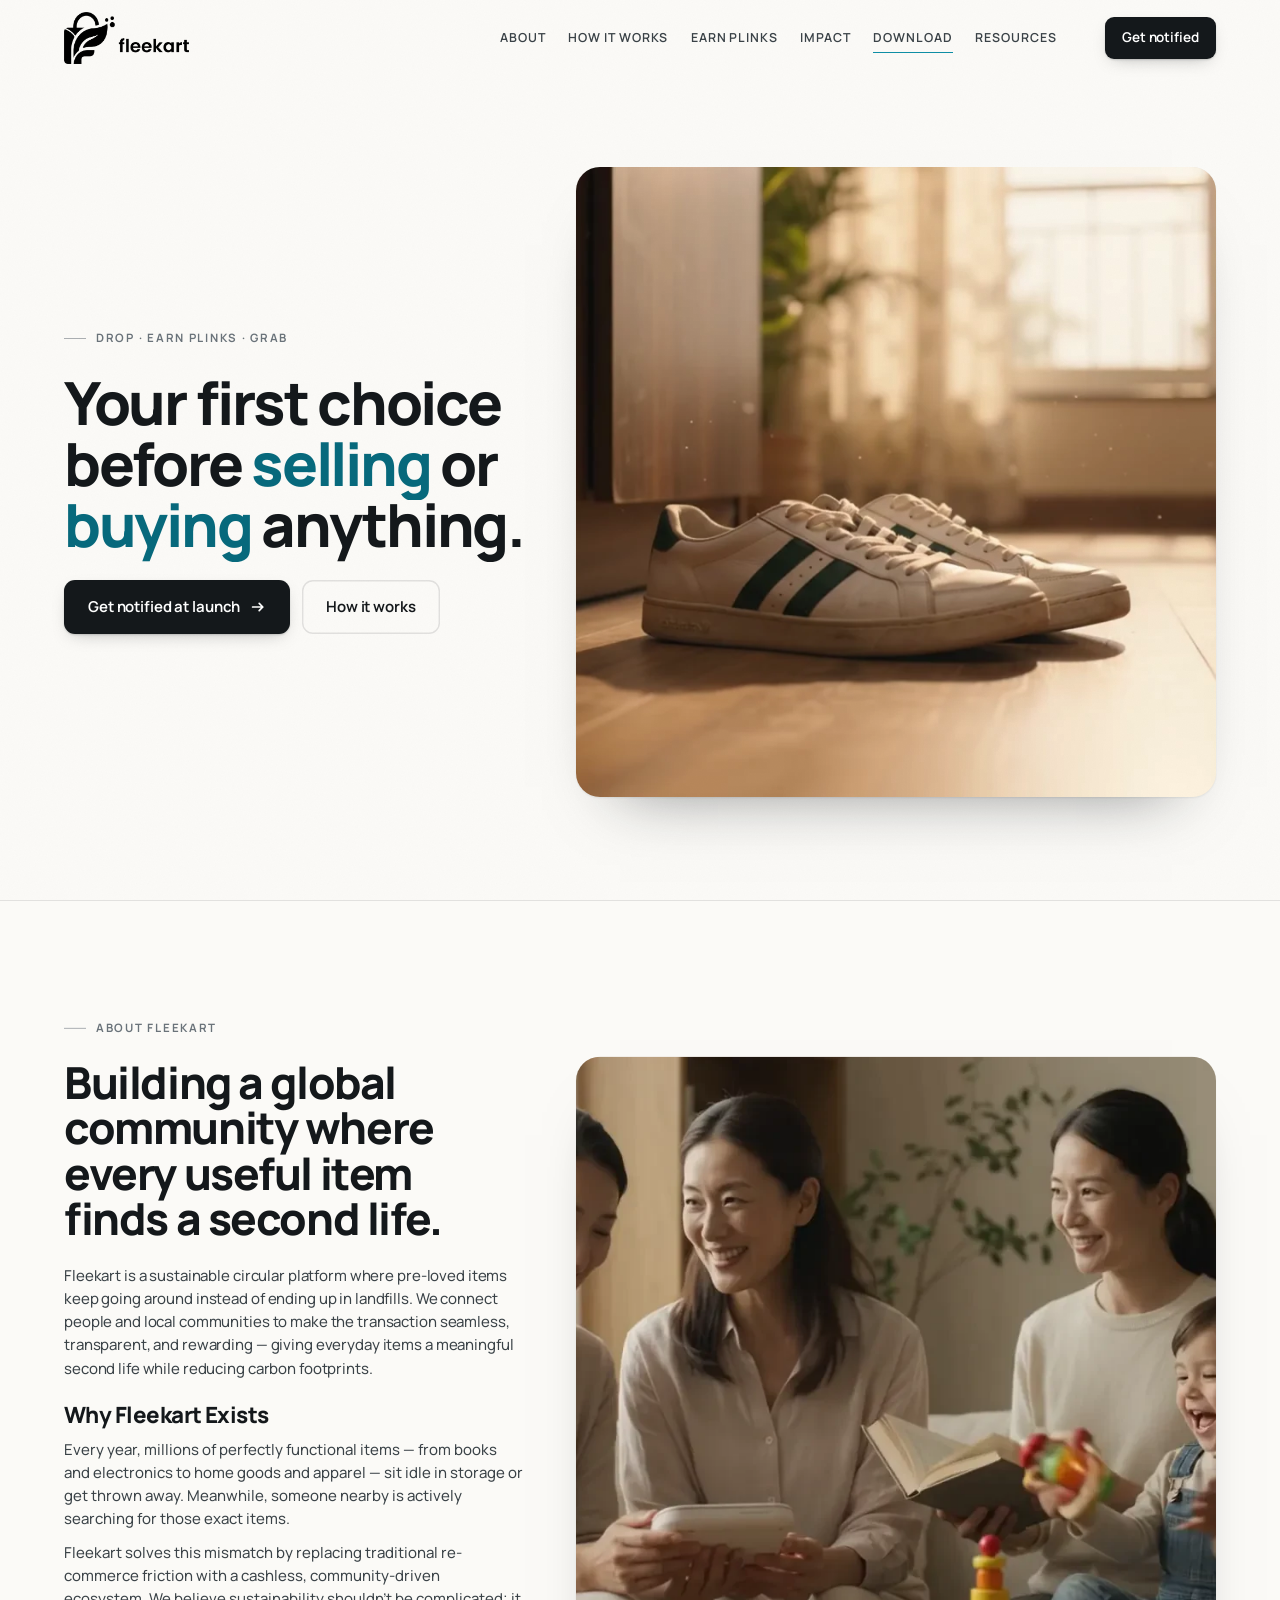
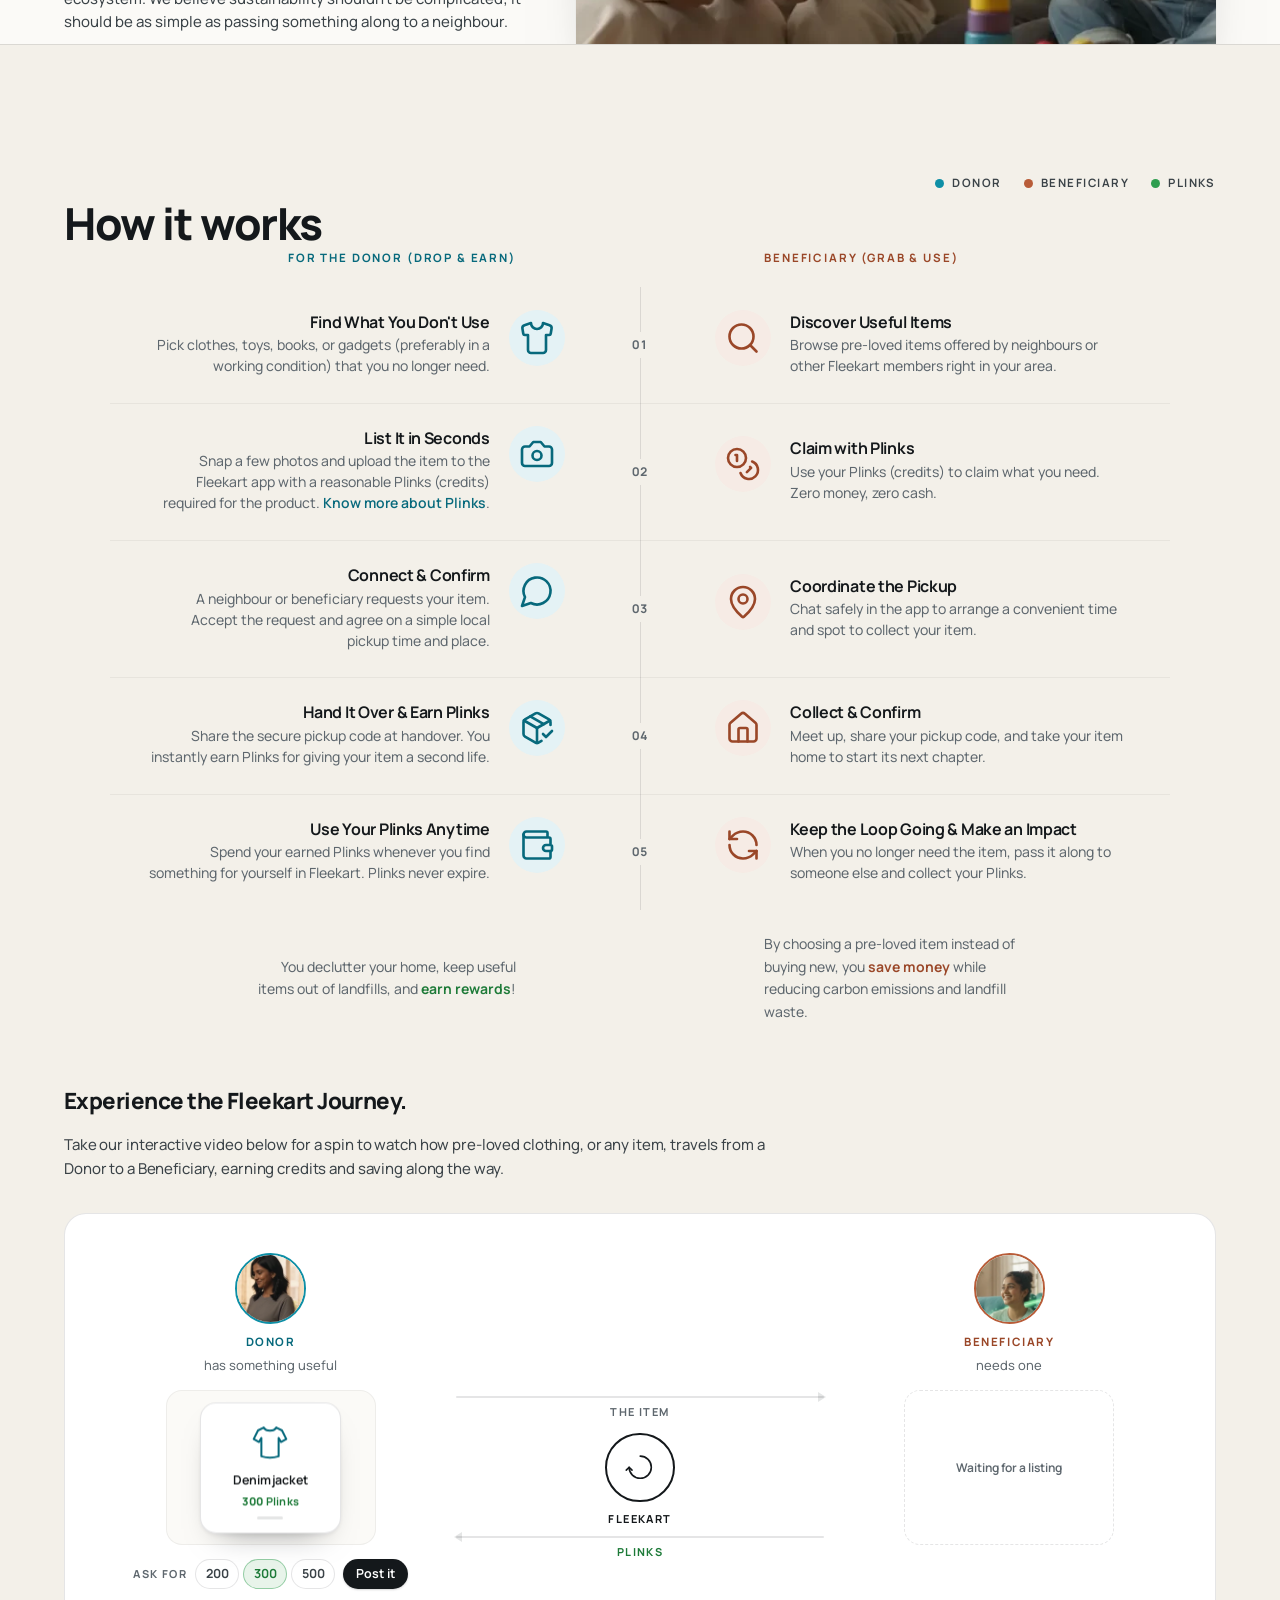
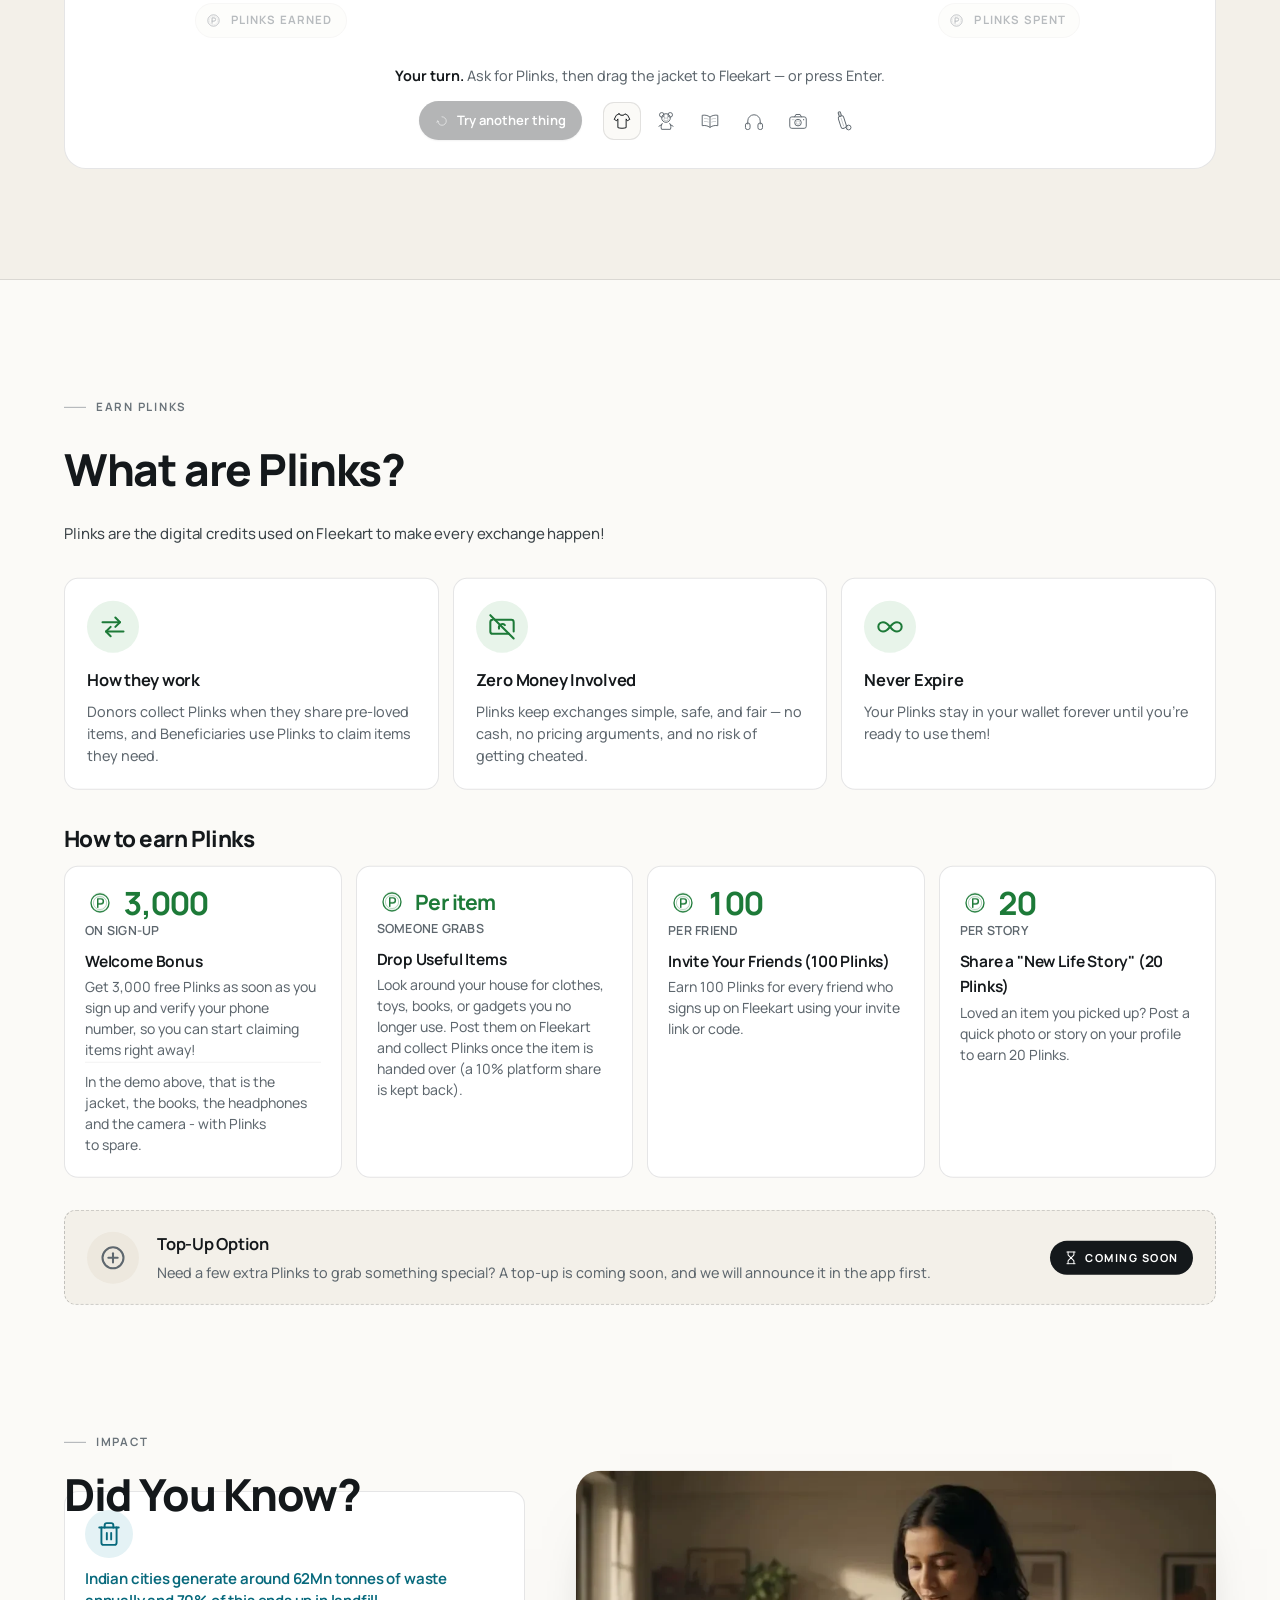
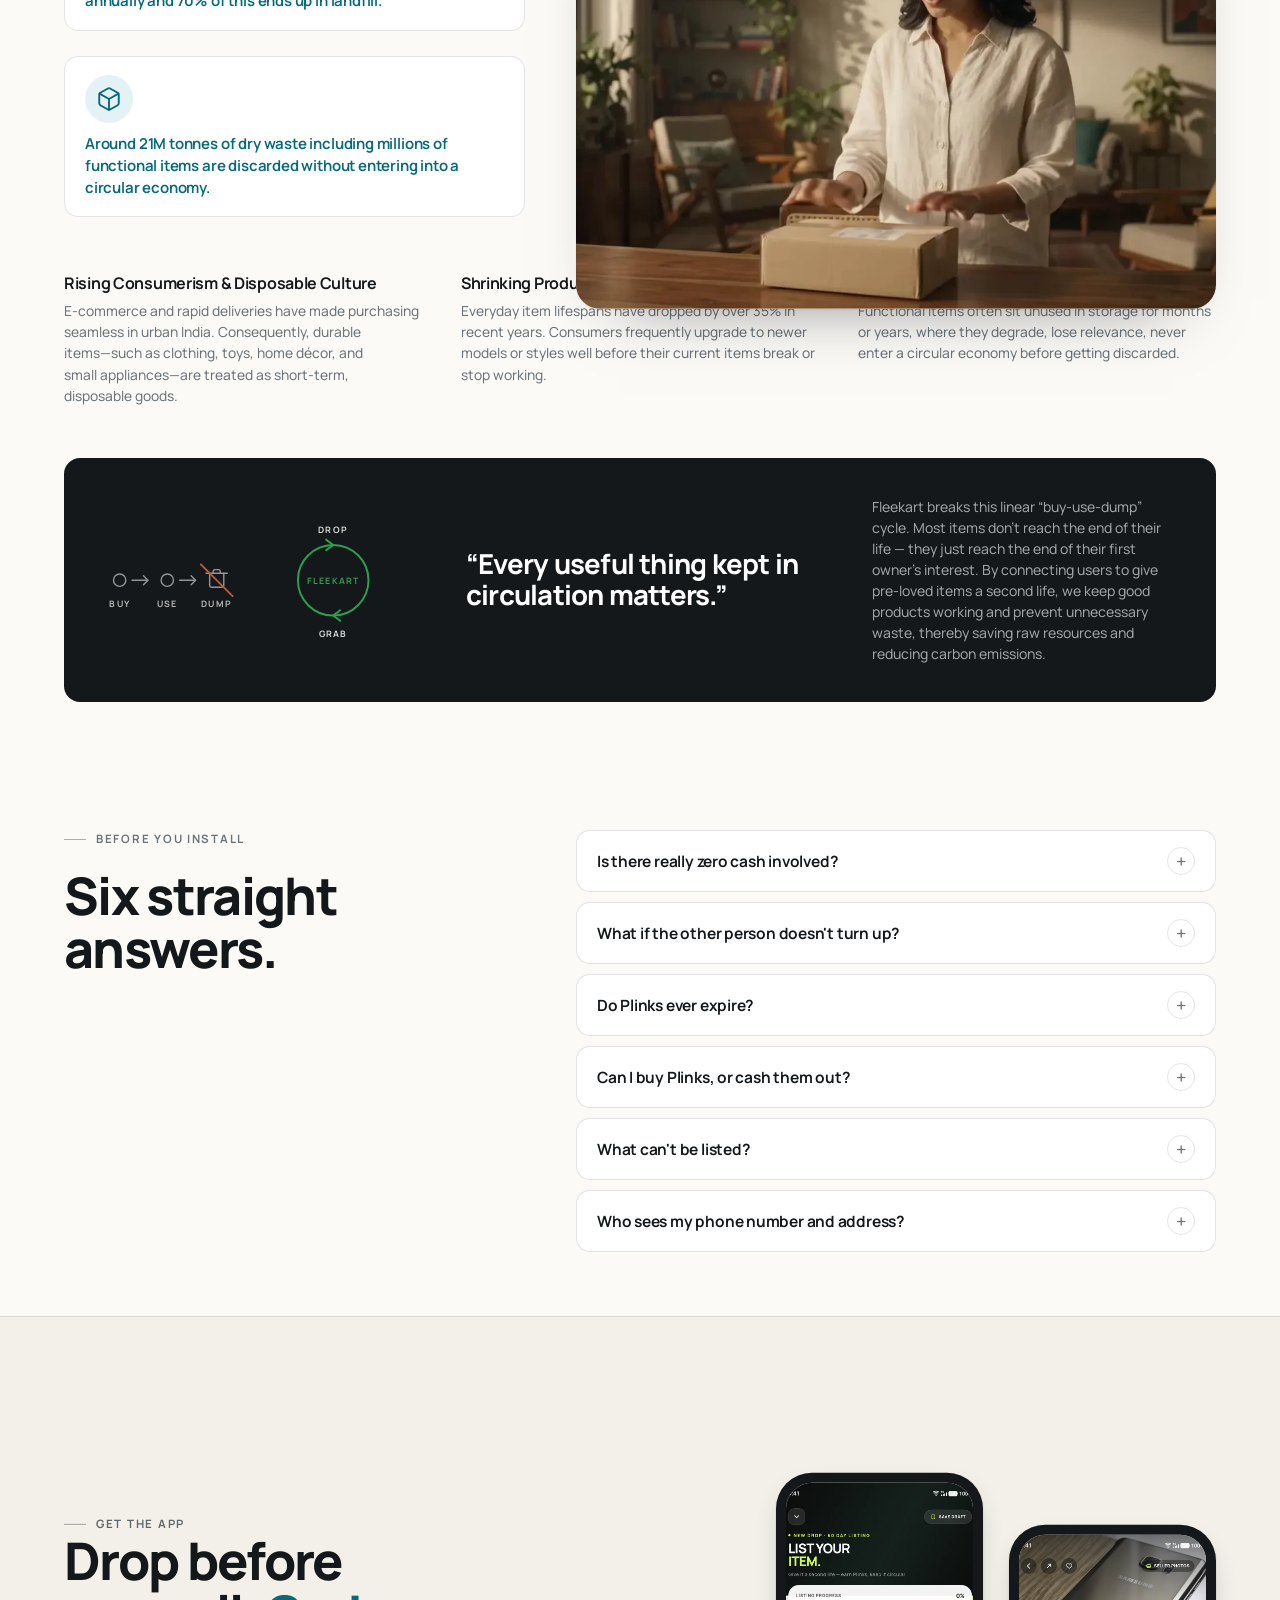
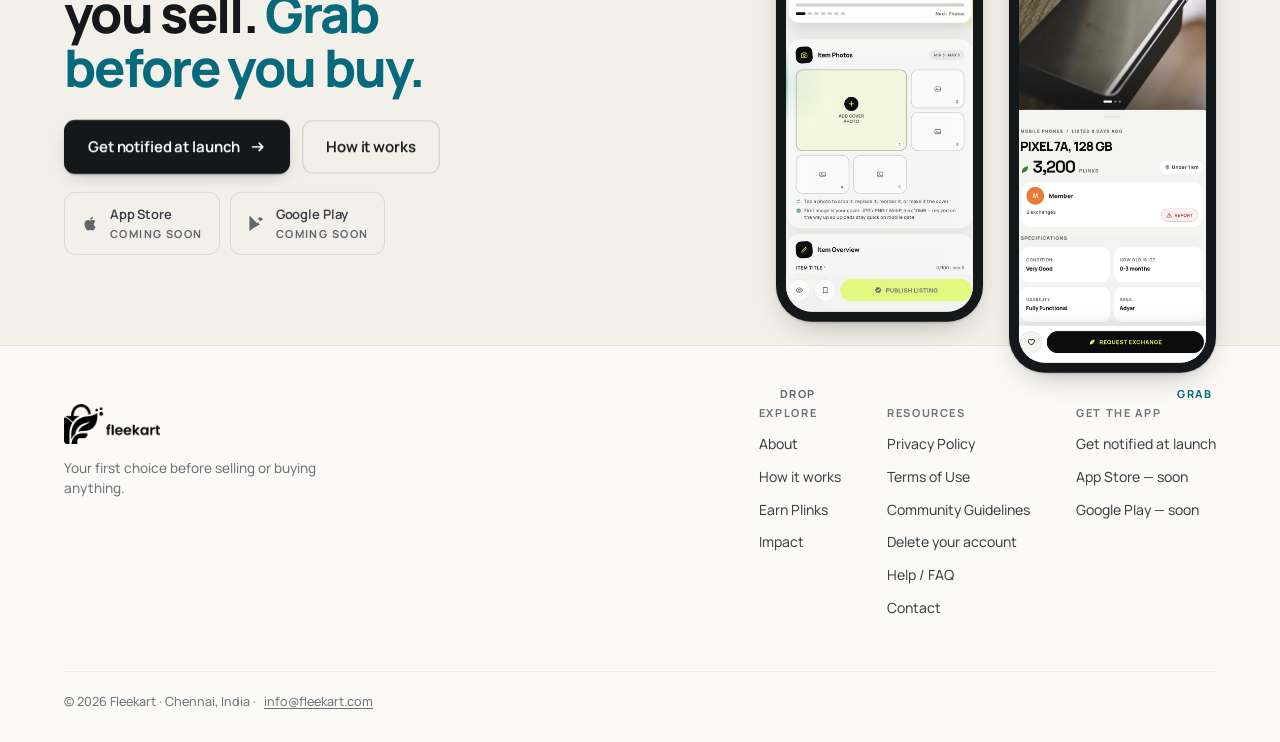
==== commit 73b712a6: "App links for the new app names (com.fleekart.app, com.fleekart.app.qa); share page opens Fleekart Q" ====
--- a/index.html
+++ b/index.html
@@ -769,4 +769,4 @@
     <p class="wl__status" id="wlStatus" role="status" aria-live="polite"></p>
   </div>
 </dialog>
-</div><!--$--><!--/$--><script src="/assets/gsap.min.js?v=2d26f4c0" defer=""></script><script src="/assets/ScrollTrigger.min.js?v=489bcf6d" defer=""></script><script src="/assets/app.js?v=3f367631" defer=""></script><script src="/assets/section-motion.js?v=9591d0c6" defer=""></script><script src="/assets/waitlist.js?v=2d650d2c" defer=""></script><script src="/_next/static/chunks/3l04zcqx63h3y.js" id="_R_" async=""></script><script>(self.__next_f=self.__next_f||[]).push([0])</script><script>self.__next_f.push([1,"1:\"$Sreact.fragment\"\n2:I[39756,[\"/_next/static/chunks/3fntmmi971322.js\"],\"default\"]\n3:I[37457,[\"/_next/static/chunks/3fntmmi971322.js\"],\"default\"]\n7:I[68027,[\"/_next/static/chunks/3fntmmi971322.js\"],\"default\",1]\n:HL[\"/assets/Manrope.woff2\",\"font\",{\"crossOrigin\":\"anonymous\",\"type\":\"font/woff2\"}]\n:HL[\"/assets/v2.css?v=89feee09\",\"style\"]\n:HL[\"/assets/additions.css?v=dd776835\",\"style\"]\n4:Td504,\u003ca class=\"skip\" href=\"#main\"\u003eSkip to content\u003c/a\u003e\r\n\u003c!-- ══ INK ILLUSTRATION LIBRARY ══════════════════════════════════ --\u003e\r\n\u003csvg width=\"0\" height=\"0\" aria-hidden=\"true\" focusable=\"false\" style=\"position:absolute;pointer-events:none\"\u003e\r\n\u003cdefs\u003e\r\n  \u003cfilter id=\"fkInk\" x=\"-8%\" y=\"-8%\" width=\"116%\" height=\"116%\" color-interpolation-filters=\"sRGB\"\u003e\r\n    \u003cfeTurbulence type=\"fractalNoise\" baseFrequency=\"0.017\" numOctaves=\"3\" seed=\"9\" result=\"t\"/\u003e\r\n    \u003cfeDisplacementMap in=\"SourceGraphic\" in2=\"t\" scale=\"2.6\" xChannelSelector=\"R\" yChannelSelector=\"G\"/\u003e\r\n  \u003c/filter\u003e\r\n  \u003cfilter id=\"fkInkSoft\" x=\"-8%\" y=\"-8%\" width=\"116%\" height=\"116%\" color-interpolation-filters=\"sRGB\"\u003e\r\n    \u003cfeTurbulence type=\"fractalNoise\" baseFrequency=\"0.022\" numOctaves=\"2\" seed=\"4\" result=\"t\"/\u003e\r\n    \u003cfeDisplacementMap in=\"SourceGraphic\" in2=\"t\" scale=\"1.5\" xChannelSelector=\"R\" yChannelSelector=\"G\"/\u003e\r\n  \u003c/filter\u003e\r\n\r\n  \u003c!-- ── objects ───────────────────────────────────────────── --\u003e\r\n  \u003csymbol id=\"i-shirt\" viewBox=\"0 0 48 48\"\u003e\r\n    \u003cpath d=\"M17.5 8.5 11.5 11.5 7 20.5 12.5 23.5 15 19.4 15 38.5c6 1.8 12 1.8 18 0V19.4l2.5 4.1 5.5-3-4.5-9-6-3c-2.4 4.2-10.6 4.2-13 0Z\"\r\n      fill=\"none\" stroke=\"currentColor\" stroke-width=\"2.1\" stroke-linejoin=\"round\" stroke-linecap=\"round\"/\u003e\r\n    \u003cpath d=\"M17.5 8.5c2.4 4.2 10.6 4.2 13 0\" fill=\"none\" stroke=\"currentColor\" stroke-width=\"1.35\" opacity=\".5\" stroke-linecap=\"round\"/\u003e\r\n  \u003c/symbol\u003e\r\n\r\n  \u003csymbol id=\"i-toy\" viewBox=\"0 0 48 48\"\u003e\r\n    \u003ccircle cx=\"14.8\" cy=\"10.6\" r=\"5\" fill=\"none\" stroke=\"currentColor\" stroke-width=\"2.1\"/\u003e\r\n    \u003ccircle cx=\"33.2\" cy=\"10.6\" r=\"5\" fill=\"none\" stroke=\"currentColor\" stroke-width=\"2.1\"/\u003e\r\n    \u003ccircle cx=\"24\" cy=\"17.5\" r=\"9.4\" fill=\"none\" stroke=\"currentColor\" stroke-width=\"2.1\"/\u003e\r\n    \u003cellipse cx=\"24\" cy=\"20.6\" rx=\"4.4\" ry=\"3.2\" fill=\"none\" stroke=\"currentColor\" stroke-width=\"1.35\" opacity=\".6\"/\u003e\r\n    \u003ccircle cx=\"20.4\" cy=\"15.4\" r=\"1.15\" fill=\"currentColor\"/\u003e\u003ccircle cx=\"27.6\" cy=\"15.4\" r=\"1.15\" fill=\"currentColor\"/\u003e\r\n    \u003cpath d=\"M15.6 29.4c-2.6 3-2.9 9.4-1.2 12.8h19.2c1.7-3.4 1.4-9.8-1.2-12.8\" fill=\"none\" stroke=\"currentColor\" stroke-width=\"2.1\" stroke-linejoin=\"round\" stroke-linecap=\"round\"/\u003e\r\n    \u003cpath d=\"M15 31.6 8.6 35.4M33 31.6l6.4 3.8\" fill=\"none\" stroke=\"currentColor\" stroke-width=\"2.1\" stroke-linecap=\"round\"/\u003e\r\n  \u003c/symbol\u003e\r\n\r\n  \u003csymbol id=\"i-book\" viewBox=\"0 0 48 48\"\u003e\r\n    \u003cpath d=\"M24 15.4C18.6 11.4 12.6 10.6 7 11.6v22.6c5.6-1 11.6-.2 17 3.8 5.4-4 11.4-4.8 17-3.8V11.6c-5.6-1-11.6-.2-17 3.8Z\"\r\n      fill=\"none\" stroke=\"currentColor\" stroke-width=\"2.1\" stroke-linejoin=\"round\"/\u003e\r\n    \u003cpath d=\"M24 15.4V38\" fill=\"none\" stroke=\"currentColor\" stroke-width=\"2.1\"/\u003e\r\n    \u003cpath d=\"M11.8 18.6c3.2-.4 6.2 0 8.6 1.2M27.6 19.8c2.4-1.2 5.4-1.6 8.6-1.2M11.8 25c3.2-.4 6.2 0 8.6 1.2M27.6 26.2c2.4-1.2 5.4-1.6 8.6-1.2\"\r\n      fill=\"none\" stroke=\"currentColor\" stroke-width=\"1.35\" opacity=\".5\" stroke-linecap=\"round\"/\u003e\r\n  \u003c/symbol\u003e\r\n\r\n  \u003csymbol id=\"i-gadget\" viewBox=\"0 0 48 48\"\u003e\r\n    \u003cpath d=\"M10.4 30.6V24a13.6 13.6 0 0 1 27.2 0v6.6\" fill=\"none\" stroke=\"currentColor\" stroke-width=\"2.1\" stroke-linecap=\"round\"/\u003e\r\n    \u003crect x=\"5.4\" y=\"28.6\" width=\"10\" height=\"14\" rx=\"4.2\" fill=\"none\" stroke=\"currentColor\" stroke-width=\"2.1\"/\u003e\r\n    \u003crect x=\"32.6\" y=\"28.6\" width=\"10\" height=\"14\" rx=\"4.2\" fill=\"none\" stroke=\"currentColor\" stroke-width=\"2.1\"/\u003e\r\n  \u003c/symbol\u003e\r\n\r\n  \u003c!-- two more things to hand over (15 Sep, the founder's \"add more sample\r\n       products\") and a leaf for the carbon line — same 2.1 stroke, same\r\n       1.35/.5 detail lines as the four above, so the dots read as one set --\u003e\r\n  \u003csymbol id=\"i-camera\" viewBox=\"0 0 48 48\"\u003e\r\n    \u003crect x=\"6\" y=\"15\" width=\"36\" height=\"25\" rx=\"4.6\" fill=\"none\" stroke=\"currentColor\" stroke-width=\"2.1\"/\u003e\r\n    \u003cpath d=\"M16.6 15 19.4 9.8h9.2L31.4 15\" fill=\"none\" stroke=\"currentColor\" stroke-width=\"2.1\" stroke-linejoin=\"round\" stroke-linecap=\"round\"/\u003e\r\n    \u003ccircle cx=\"24\" cy=\"27.5\" r=\"7.2\" fill=\"none\" stroke=\"currentColor\" stroke-width=\"2.1\"/\u003e\r\n    \u003ccircle cx=\"24\" cy=\"27.5\" r=\"3.8\" fill=\"none\" stroke=\"currentColor\" stroke-width=\"1.35\" opacity=\".5\"/\u003e\r\n    \u003cpath d=\"M11.5 21h4\" fill=\"none\" stroke=\"currentColor\" stroke-width=\"1.35\" opacity=\".5\" stroke-linecap=\"round\"/\u003e\r\n    \u003ccircle cx=\"36.3\" cy=\"21\" r=\"1.4\" fill=\"currentColor\"/\u003e\r\n  \u003c/symbol\u003e\r\n\r\n  \u003csymbol id=\"i-bat\" viewBox=\"0 0 48 48\"\u003e\r\n    \u003cg transform=\"rotate(-18 24 24)\"\u003e\r\n      \u003crect x=\"21.4\" y=\"3.2\" width=\"5.2\" height=\"9.8\" rx=\"2.2\" fill=\"none\" stroke=\"currentColor\" stroke-width=\"2.1\"/\u003e\r\n      \u003cpath d=\"M18 17c0-2.4 1.5-4 3.6-4h4.8c2.1 0 3.6 1.6 3.6 4v18.4c0 2.8-2.1 4.8-4.8 4.8h-2.4c-2.7 0-4.8-2-4.8-4.8Z\" fill=\"none\" stroke=\"currentColor\" stroke-width=\"2.1\" stroke-linejoin=\"round\"/\u003e\r\n      \u003cpath d=\"M24 17.6v17.8M22.2 6.2h3.6M22.2 9.4h3.6\" fill=\"none\" stroke=\"currentColor\" stroke-width=\"1.35\" opacity=\".5\" stroke-linecap=\"round\"/\u003e\r\n    \u003c/g\u003e\r\n    \u003ccircle cx=\"38.4\" cy=\"38.2\" r=\"5.2\" fill=\"none\" stroke=\"currentColor\" stroke-width=\"2.1\"/\u003e\r\n    \u003cpath d=\"M35.4 34.8c2.4 2 2.4 4.8 0 6.8\" fill=\"none\" stroke=\"currentColor\" stroke-width=\"1.35\" opacity=\".5\" stroke-linecap=\"round\"/\u003e\r\n  \u003c/symbol\u003e\r\n\r\n  \u003csymbol id=\"i-leaf\" viewBox=\"0 0 48 48\"\u003e\r\n    \u003cpath d=\"M9 39C9 21.4 21.4 9 39 9c0 17.6-12.4 30-30 30Z\" fill=\"none\" stroke=\"currentColor\" stroke-width=\"2.1\" stroke-linejoin=\"round\"/\u003e\r\n    \u003cpath d=\"M9 39C15 31.4 22 24.4 30 18\" fill=\"none\" stroke=\"currentColor\" stroke-width=\"1.35\" opacity=\".5\" stroke-linecap=\"round\"/\u003e\r\n  \u003c/symbol\u003e\r\n\r\n  \u003csymbol id=\"i-plink\" viewBox=\"0 0 48 48\"\u003e\r\n    \u003ccircle cx=\"24\" cy=\"24\" r=\"14.4\" fill=\"none\" stroke=\"currentColor\" stroke-width=\"2.1\"/\u003e\r\n    \u003ccircle cx=\"24\" cy=\"24\" r=\"10.6\" fill=\"none\" stroke=\"currentColor\" stroke-width=\"1.2\" opacity=\".45\"/\u003e\r\n    \u003cpath d=\"M20.4 31V17.4h4.9a4.1 4.1 0 0 1 0 8.2h-4.9\" fill=\"none\" stroke=\"currentColor\" stroke-width=\"2.35\" stroke-linecap=\"round\" stroke-linejoin=\"round\"/\u003e\r\n  \u003c/symbol\u003e\r\n\r\n  \u003csymbol id=\"i-drop\" viewBox=\"0 0 48 48\"\u003e\r\n    \u003cpath d=\"M24 4v10M20.2 10.4 24 14.2l3.8-3.8\" fill=\"none\" stroke=\"currentColor\" stroke-width=\"2.1\" stroke-linecap=\"round\" stroke-linejoin=\"round\"/\u003e\r\n    \u003cpath d=\"M24 17.4 38 23.6v13.2L24 43l-14-6.2V23.6Z\" fill=\"none\" stroke=\"currentColor\" stroke-width=\"2.1\" stroke-linejoin=\"round\"/\u003e\r\n    \u003cpath d=\"M10 23.6 24 29.8l14-6.2M24 29.8V43\" fill=\"none\" stroke=\"currentColor\" stroke-width=\"1.35\" opacity=\".55\"/\u003e\r\n  \u003c/symbol\u003e\r\n\r\n  \u003csymbol id=\"i-verify\" viewBox=\"0 0 48 48\"\u003e\r\n    \u003cpath d=\"M22 6 35 11.8v12.4L22 30 9 24.2V11.8Z\" fill=\"none\" stroke=\"currentColor\" stroke-width=\"2.1\" stroke-linejoin=\"round\"/\u003e\r\n    \u003cpath d=\"M9 11.8 22 17.6l13-5.8M22 17.6V30\" fill=\"none\" stroke=\"currentColor\" stroke-width=\"1.35\" opacity=\".55\"/\u003e\r\n    \u003ccircle cx=\"32.5\" cy=\"33.5\" r=\"9\" fill=\"var(--card,#fff)\" stroke=\"currentColor\" stroke-width=\"2.1\"/\u003e\r\n    \u003cpath d=\"m28.4 33.6 3 3 5.2-6\" fill=\"none\" stroke=\"currentColor\" stroke-width=\"2.1\" stroke-linecap=\"round\" stroke-linejoin=\"round\"/\u003e\r\n  \u003c/symbol\u003e\r\n\r\n  \u003csymbol id=\"i-discover\" viewBox=\"0 0 48 48\"\u003e\r\n    \u003crect x=\"7\" y=\"7.5\" width=\"12.4\" height=\"12.4\" rx=\"3.4\" fill=\"none\" stroke=\"currentColor\" stroke-width=\"2.1\"/\u003e\r\n    \u003crect x=\"24.6\" y=\"7.5\" width=\"12.4\" height=\"12.4\" rx=\"3.4\" fill=\"none\" stroke=\"currentColor\" stroke-width=\"2.1\" opacity=\".5\"/\u003e\r\n    \u003crect x=\"7\" y=\"25.1\" width=\"12.4\" height=\"12.4\" rx=\"3.4\" fill=\"none\" stroke=\"currentColor\" stroke-width=\"2.1\" opacity=\".5\"/\u003e\r\n    \u003ccircle cx=\"32.2\" cy=\"31.6\" r=\"8.2\" fill=\"var(--card,#fff)\" stroke=\"currentColor\" stroke-width=\"2.1\"/\u003e\r\n    \u003cpath d=\"m38.4 37.6 4.4 4.4\" fill=\"none\" stroke=\"currentColor\" stroke-width=\"2.1\" stroke-linecap=\"round\"/\u003e\r\n  \u003c/symbol\u003e\r\n\r\n  \u003csymbol id=\"i-spend\" viewBox=\"0 0 48 48\"\u003e\r\n    \u003ccircle cx=\"19\" cy=\"27\" r=\"12.4\" fill=\"none\" stroke=\"currentColor\" stroke-width=\"2.1\"/\u003e\r\n    \u003cpath d=\"M15.9 33.2V21.4h4.3a3.6 3.6 0 0 1 0 7.2h-4.3\" fill=\"none\" stroke=\"currentColor\" stroke-width=\"2.2\" stroke-linecap=\"round\" stroke-linejoin=\"round\"/\u003e\r\n    \u003cpath d=\"M30.6 16.4 41.4 6.6M33.6 6h8v8\" fill=\"none\" stroke=\"currentColor\" stroke-width=\"2.1\" stroke-linecap=\"round\" stroke-linejoin=\"round\"/\u003e\r\n  \u003c/symbol\u003e\r\n\r\n  \u003csymbol id=\"i-receive\" viewBox=\"0 0 48 48\"\u003e\r\n    \u003cpath d=\"M28 42V10.4L42 6v36Z\" fill=\"none\" stroke=\"currentColor\" stroke-width=\"2.1\" stroke-linejoin=\"round\"/\u003e\r\n    \u003ccircle cx=\"32.4\" cy=\"25.4\" r=\"1.5\" fill=\"currentColor\"/\u003e\r\n    \u003crect x=\"5\" y=\"19\" width=\"13.4\" height=\"13.4\" rx=\"3\" fill=\"none\" stroke=\"currentColor\" stroke-width=\"2.1\"/\u003e\r\n    \u003cpath d=\"M20.4 25.7h6.2M23.4 22.4l3.4 3.3-3.4 3.3\" fill=\"none\" stroke=\"currentColor\" stroke-width=\"2.1\" stroke-linecap=\"round\" stroke-linejoin=\"round\"/\u003e\r\n  \u003c/symbol\u003e\r\n\r\n  \u003csymbol id=\"i-again\" viewBox=\"0 0 48 48\"\u003e\r\n    \u003crect x=\"16.4\" y=\"16.4\" width=\"15.2\" height=\"15.2\" rx=\"4\" fill=\"none\" stroke=\"currentColor\" stroke-width=\"2.1\"/\u003e\r\n    \u003cpath d=\"M24 9.4A14.6 14.6 0 1 1 9.4 24\" fill=\"none\" stroke=\"currentColor\" stroke-width=\"2.1\" stroke-linecap=\"round\"/\u003e\r\n    \u003cpath d=\"m5.6 27.8 3.8-3.8 3.8 3.8\" fill=\"none\" stroke=\"currentColor\" stroke-width=\"2.1\" stroke-linecap=\"round\" stroke-linejoin=\"round\"/\u003e\r\n  \u003c/symbol\u003e\r\n\r\n  \u003csymbol id=\"i-loop\" viewBox=\"0 0 48 48\"\u003e\r\n    \u003cpath d=\"M24 9.4A14.6 14.6 0 1 1 9.4 24\" fill=\"none\" stroke=\"currentColor\" stroke-width=\"2.1\" stroke-linecap=\"round\"/\u003e\r\n    \u003cpath d=\"m5.6 27.8 3.8-3.8 3.8 3.8\" fill=\"none\" stroke=\"currentColor\" stroke-width=\"2.1\" stroke-linecap=\"round\" stroke-linejoin=\"round\"/\u003e\r\n  \u003c/symbol\u003e\r\n\r\n  \u003csymbol id=\"i-check\" viewBox=\"0 0 24 24\"\u003e\r\n    \u003cpath d=\"m5 12.6 4.4 4.4L19 7\" fill=\"none\" stroke=\"currentColor\" stroke-width=\"2.2\" stroke-linecap=\"round\" stroke-linejoin=\"round\"/\u003e\r\n  \u003c/symbol\u003e\r\n\r\n  \u003csymbol id=\"i-bin\" viewBox=\"0 0 48 48\"\u003e\r\n    \u003cpath d=\"M12 16.6h24l-2.2 24.2H14.2Z\" fill=\"none\" stroke=\"currentColor\" stroke-width=\"2.1\" stroke-linejoin=\"round\"/\u003e\r\n    \u003cpath d=\"M8.6 16.6h30.8M19 16.6l1-5h8l1 5\" fill=\"none\" stroke=\"currentColor\" stroke-width=\"2.1\" stroke-linecap=\"round\" stroke-linejoin=\"round\"/\u003e\r\n    \u003cpath d=\"M20 23.4v10M28 23.4v10\" fill=\"none\" stroke=\"currentColor\" stroke-width=\"1.35\" opacity=\".5\" stroke-linecap=\"round\"/\u003e\r\n  \u003c/symbol\u003e\r\n\r\n  \u003csymbol id=\"l-shirt\" viewBox=\"0 0 24 24\"\u003e\u003cg fill=\"none\" stroke=\"currentColor\" stroke-width=\"1.75\" stroke-linecap=\"round\" stroke-linejoin=\"round\"\u003e\u003cpath d=\"M20.38 3.46 16 2a4 4 0 0 1-8 0L3.62 3.46a2 2 0 0 0-1.34 2.23l.58 3.47a1 1 0 0 0 .99.84H6v10c0 1.1.9 2 2 2h8a2 2 0 0 0 2-2V10h2.15a1 1 0 0 0 .99-.84l.58-3.47a2 2 0 0 0-1.34-2.23z\"/\u003e\u003c/g\u003e\u003c/symbol\u003e\r\n  \u003csymbol id=\"l-camera\" viewBox=\"0 0 24 24\"\u003e\u003cg fill=\"none\" stroke=\"currentColor\" stroke-width=\"1.75\" stroke-linecap=\"round\" stroke-linejoin=\"round\"\u003e\u003cpath d=\"M14.5 4h-5L7 7H4a2 2 0 0 0-2 2v9a2 2 0 0 0 2 2h16a2 2 0 0 0 2-2V9a2 2 0 0 0-2-2h-3l-2.5-3z\"/\u003e\u003ccircle cx=\"12\" cy=\"13\" r=\"3\"/\u003e\u003c/g\u003e\u003c/symbol\u003e\r\n  \u003csymbol id=\"l-message\" viewBox=\"0 0 24 24\"\u003e\u003cg fill=\"none\" stroke=\"currentColor\" stroke-width=\"1.75\" stroke-linecap=\"round\" stroke-linejoin=\"round\"\u003e\u003cpath d=\"M7.9 20A9 9 0 1 0 4 16.1L2 22Z\"/\u003e\u003c/g\u003e\u003c/symbol\u003e\r\n  \u003csymbol id=\"l-package-check\" viewBox=\"0 0 24 24\"\u003e\u003cg fill=\"none\" stroke=\"currentColor\" stroke-width=\"1.75\" stroke-linecap=\"round\" stroke-linejoin=\"round\"\u003e\u003cpath d=\"m16 16 2 2 4-4\"/\u003e\u003cpath d=\"M21 10V8a2 2 0 0 0-1-1.73l-7-4a2 2 0 0 0-2 0l-7 4A2 2 0 0 0 3 8v8a2 2 0 0 0 1 1.73l7 4a2 2 0 0 0 2 0l2-1.14\"/\u003e\u003cpath d=\"m7.5 4.27 9 5.15\"/\u003e\u003cpath d=\"M3.29 7 12 12l8.71-5\"/\u003e\u003cpath d=\"M12 22V12\"/\u003e\u003c/g\u003e\u003c/symbol\u003e\r\n  \u003csymbol id=\"l-wallet\" viewBox=\"0 0 24 24\"\u003e\u003cg fill=\"none\" stroke=\"currentColor\" stroke-width=\"1.75\" stroke-linecap=\"round\" stroke-linejoin=\"round\"\u003e\u003cpath d=\"M19 7V4a1 1 0 0 0-1-1H5a2 2 0 0 0 0 4h15a1 1 0 0 1 1 1v4h-3a2 2 0 0 0 0 4h3a1 1 0 0 0 1-1v-2a1 1 0 0 0-1-1\"/\u003e\u003cpath d=\"M3 5v14a2 2 0 0 0 2 2h15a1 1 0 0 0 1-1v-4\"/\u003e\u003c/g\u003e\u003c/symbol\u003e\r\n  \u003csymbol id=\"l-search\" viewBox=\"0 0 24 24\"\u003e\u003cg fill=\"none\" stroke=\"currentColor\" stroke-width=\"1.75\" stroke-linecap=\"round\" stroke-linejoin=\"round\"\u003e\u003ccircle cx=\"11\" cy=\"11\" r=\"8\"/\u003e\u003cpath d=\"m21 21-4.3-4.3\"/\u003e\u003c/g\u003e\u003c/symbol\u003e\r\n  \u003csymbol id=\"l-coins\" viewBox=\"0 0 24 24\"\u003e\u003cg fill=\"none\" stroke=\"currentColor\" stroke-width=\"1.75\" stroke-linecap=\"round\" stroke-linejoin=\"round\"\u003e\u003ccircle cx=\"8\" cy=\"8\" r=\"6\"/\u003e\u003cpath d=\"M18.09 10.37A6 6 0 1 1 10.34 18\"/\u003e\u003cpath d=\"M7 6h1v4\"/\u003e\u003cpath d=\"m16.71 13.88.7.71-2.82 2.82\"/\u003e\u003c/g\u003e\u003c/symbol\u003e\r\n  \u003csymbol id=\"l-map-pin\" viewBox=\"0 0 24 24\"\u003e\u003cg fill=\"none\" stroke=\"currentColor\" stroke-width=\"1.75\" stroke-linecap=\"round\" stroke-linejoin=\"round\"\u003e\u003cpath d=\"M20 10c0 4.993-5.539 10.193-7.399 11.799a1 1 0 0 1-1.202 0C9.539 20.193 4 14.993 4 10a8 8 0 0 1 16 0\"/\u003e\u003ccircle cx=\"12\" cy=\"10\" r=\"3\"/\u003e\u003c/g\u003e\u003c/symbol\u003e\r\n  \u003csymbol id=\"l-home\" viewBox=\"0 0 24 24\"\u003e\u003cg fill=\"none\" stroke=\"currentColor\" stroke-width=\"1.75\" stroke-linecap=\"round\" stroke-linejoin=\"round\"\u003e\u003cpath d=\"M15 21v-8a1 1 0 0 0-1-1h-4a1 1 0 0 0-1 1v8\"/\u003e\u003cpath d=\"M3 10a2 2 0 0 1 .709-1.528l7-5.999a2 2 0 0 1 2.582 0l7 5.999A2 2 0 0 1 21 10v9a2 2 0 0 1-2 2H5a2 2 0 0 1-2-2z\"/\u003e\u003c/g\u003e\u003c/symbol\u003e\r\n  \u003csymbol id=\"l-refresh\" viewBox=\"0 0 24 24\"\u003e\u003cg fill=\"none\" stroke=\"currentColor\" stroke-width=\"1.75\" stroke-linecap=\"round\" stroke-linejoin=\"round\"\u003e\u003cpath d=\"M21 12a9 9 0 0 0-9-9 9.75 9.75 0 0 0-6.74 2.74L3 8\"/\u003e\u003cpath d=\"M3 3v5h5\"/\u003e\u003cpath d=\"M3 12a9 9 0 0 0 9 9 9.75 9.75 0 0 0 6.74-2.74L21 16\"/\u003e\u003cpath d=\"M16 16h5v5\"/\u003e\u003c/g\u003e\u003c/symbol\u003e\r\n  \u003csymbol id=\"l-gift\" viewBox=\"0 0 24 24\"\u003e\u003cg fill=\"none\" stroke=\"currentColor\" stroke-width=\"1.75\" stroke-linecap=\"round\" stroke-linejoin=\"round\"\u003e\u003crect x=\"3\" y=\"8\" width=\"18\" height=\"4\" rx=\"1\"/\u003e\u003cpath d=\"M12 8v13\"/\u003e\u003cpath d=\"M19 12v7a2 2 0 0 1-2 2H7a2 2 0 0 1-2-2v-7\"/\u003e\u003cpath d=\"M7.5 8a2.5 2.5 0 0 1 0-5A4.8 8 0 0 1 12 8a4.8 8 0 0 1 4.5-5 2.5 2.5 0 0 1 0 5\"/\u003e\u003c/g\u003e\u003c/symbol\u003e\r\n  \u003csymbol id=\"l-bag\" viewBox=\"0 0 24 24\"\u003e\u003cg fill=\"none\" stroke=\"currentColor\" stroke-width=\"1.75\" stroke-linecap=\"round\" stroke-linejoin=\"round\"\u003e\u003cpath d=\"M6 2 3 6v14a2 2 0 0 0 2 2h14a2 2 0 0 0 2-2V6l-3-4Z\"/\u003e\u003cpath d=\"M3 6h18\"/\u003e\u003cpath d=\"M16 10a4 4 0 0 1-8 0\"/\u003e\u003c/g\u003e\u003c/symbol\u003e\r\n  \u003csymbol id=\"l-trash\" viewBox=\"0 0 24 24\"\u003e\u003cg fill=\"none\" stroke=\"currentColor\" stroke-width=\"1.75\" stroke-linecap=\"round\" stroke-linejoin=\"round\"\u003e\u003cpath d=\"M3 6h18\"/\u003e\u003cpath d=\"M19 6v14c0 1-1 2-2 2H7c-1 0-2-1-2-2V6\"/\u003e\u003cpath d=\"M8 6V4c0-1 1-2 2-2h4c1 0 2 1 2 2v2\"/\u003e\u003cpath d=\"M10 11v6\"/\u003e\u003cpath d=\"M14 11v6\"/\u003e\u003c/g\u003e\u003c/symbol\u003e\r\n  \u003csymbol id=\"l-layers\" viewBox=\"0 0 24 24\"\u003e\u003cg fill=\"none\" stroke=\"currentColor\" stroke-width=\"1.75\" stroke-linecap=\"round\" stroke-linejoin=\"round\"\u003e\u003cpath d=\"M12.83 2.18a2 2 0 0 0-1.66 0L2.6 6.08a1 1 0 0 0 0 1.83l8.58 3.91a2 2 0 0 0 1.66 0l8.58-3.9a1 1 0 0 0 0-1.83Z\"/\u003e\u003cpath d=\"m22 17.65-9.17 4.16a2 2 0 0 1-1.66 0L2 17.65\"/\u003e\u003cpath d=\"m22 12.65-9.17 4.16a2 2 0 0 1-1.66 0L2 12.65\"/\u003e\u003c/g\u003e\u003c/symbol\u003e\r\n  \u003csymbol id=\"l-box\" viewBox=\"0 0 24 24\"\u003e\u003cg fill=\"none\" stroke=\"currentColor\" stroke-width=\"1.75\" stroke-linecap=\"round\" stroke-linejoin=\"round\"\u003e\u003cpath d=\"M21 8a2 2 0 0 0-1-1.73l-7-4a2 2 0 0 0-2 0l-7 4A2 2 0 0 0 3 8v8a2 2 0 0 0 1 1.73l7 4a2 2 0 0 0 2 0l7-4A2 2 0 0 0 21 16Z\"/\u003e\u003cpath d=\"m3.3 7 8.7 5 8.7-5\"/\u003e\u003cpath d=\"M12 22V12\"/\u003e\u003c/g\u003e\u003c/symbol\u003e\r\n  \u003csymbol id=\"l-hourglass\" viewBox=\"0 0 24 24\"\u003e\u003cg fill=\"none\" stroke=\"currentColor\" stroke-width=\"1.75\" stroke-linecap=\"round\" stroke-linejoin=\"round\"\u003e\u003cpath d=\"M5 22h14\"/\u003e\u003cpath d=\"M5 2h14\"/\u003e\u003cpath d=\"M17 22v-4.172a2 2 0 0 0-.586-1.414L12 12l-4.414 4.414A2 2 0 0 0 7 17.828V22\"/\u003e\u003cpath d=\"M7 2v4.172a2 2 0 0 0 .586 1.414L12 12l4.414-4.414A2 2 0 0 0 17 6.172V2\"/\u003e\u003c/g\u003e\u003c/symbol\u003e\r\n  \u003csymbol id=\"l-swap\" viewBox=\"0 0 24 24\"\u003e\u003cg fill=\"none\" stroke=\"currentColor\" stroke-width=\"1.75\" stroke-linecap=\"round\" stroke-linejoin=\"round\"\u003e\u003cpath d=\"M3 8h15\"/\u003e\u003cpath d=\"m14 4 4 4-4 4\"/\u003e\u003cpath d=\"M21 16H6\"/\u003e\u003cpath d=\"m10 12-4 4 4 4\"/\u003e\u003c/g\u003e\u003c/symbol\u003e\r\n  \u003csymbol id=\"l-no-cash\" viewBox=\"0 0 24 24\"\u003e\u003cg fill=\"none\" stroke=\"currentColor\" stroke-width=\"1.75\" stroke-linecap=\"round\" stroke-linejoin=\"round\"\u003e\u003cpath d=\"M6 6h14a2 2 0 0 1 2 2v8\"/\u003e\u003cpath d=\"M18 18H4a2 2 0 0 1-2-2V8a2 2 0 0 1 2-2\"/\u003e\u003cpath d=\"M14.5 10.5A3 3 0 0 0 9.5 13.5\"/\u003e\u003cpath d=\"m2 2 20 20\"/\u003e\u003c/g\u003e\u003c/symbol\u003e\r\n  \u003csymbol id=\"l-infinity\" viewBox=\"0 0 24 24\"\u003e\u003cg fill=\"none\" stroke=\"currentColor\" stroke-width=\"1.75\" stroke-linecap=\"round\" stroke-linejoin=\"round\"\u003e\u003cpath d=\"M12 12c-2-2.67-4-4-6-4a4 4 0 1 0 0 8c2 0 4-1.33 6-4Zm0 0c2 2.67 4 4 6 4a4 4 0 0 0 0-8c-2 0-4 1.33-6 4Z\"/\u003e\u003c/g\u003e\u003c/symbol\u003e\r\n  \u003csymbol id=\"l-top-up\" viewBox=\"0 0 24 24\"\u003e\u003cg fill=\"none\" stroke=\"currentColor\" stroke-width=\"1.75\" stroke-linecap=\"round\" stroke-linejoin=\"round\"\u003e\u003ccircle cx=\"12\" cy=\"12\" r=\"9\"/\u003e\u003cpath d=\"M12 8v8\"/\u003e\u003cpath d=\"M8 12h8\"/\u003e\u003c/g\u003e\u003c/symbol\u003e\r\n\u003c/defs\u003e\r\n\u003c/svg\u003e\r\n\r\n\u003c!-- ══ NAVIGATION ═══════════════════════════════════════════════ --\u003e\r\n\u003cheader class=\"nav\" id=\"nav\"\u003e\r\n  \u003cdiv class=\"nav__in\"\u003e\r\n    \u003ca class=\"nav__logo\" href=\"#top\" aria-label=\"Fleekart — home\"\u003e\r\n      \u003cimg src=\"/assets/logo.webp\" alt=\"Fleekart\" width=\"440\" height=\"183\" fetchpriority=\"high\" decoding=\"async\"\u003e\r\n    \u003c/a\u003e\r\n    \u003cnav class=\"nav__links\" aria-label=\"Primary\"\u003e\r\n      \u003ca href=\"#about\"\u003eAbout\u003c/a\u003e\r\n      \u003ca href=\"#how\"\u003eHow it works\u003c/a\u003e\r\n      \u003ca href=\"#plinks\"\u003eEarn Plinks\u003c/a\u003e\r\n      \u003ca href=\"#impact\"\u003eImpact\u003c/a\u003e\r\n      \u003ca href=\"#download\"\u003eDownload\u003c/a\u003e\r\n      \u003ca href=\"#resources\"\u003eResources\u003c/a\u003e\r\n    \u003c/nav\u003e\r\n    \u003ca class=\"btn btn--sm nav__cta\" data-waitlist href=\"mailto:info@fleekart.com?subject=Notify%20me%20when%20Fleekart%20launches\u0026body=Hi%20Fleekart%2C%0A%0APlease%20let%20me%20know%20when%20the%20app%20launches.%0A%0AMy%20area%3A%20\"\u003eGet notified\u003c/a\u003e\r\n    \u003cbutton class=\"burger\" id=\"burger\" aria-expanded=\"false\" aria-controls=\"mnav\" aria-label=\"Open menu\"\u003e\r\n      \u003cspan\u003e\u003c/span\u003e\u003cspan\u003e\u003c/span\u003e\r\n    \u003c/button\u003e\r\n  \u003c/div\u003e\r\n\u003c/header\u003e\r\n\r\n\u003cdiv class=\"mnav\" id=\"mnav\" inert\u003e\r\n  \u003cnav aria-label=\"Primary mobile\"\u003e\r\n    \u003ca href=\"#about\"\u003eAbout \u003cspan\u003e01\u003c/span\u003e\u003c/a\u003e\r\n    \u003ca href=\"#how\"\u003eHow it works \u003cspan\u003e02\u003c/span\u003e\u003c/a\u003e\r\n    \u003ca href=\"#plinks\"\u003eEarn Plinks \u003cspan\u003e03\u003c/span\u003e\u003c/a\u003e\r\n    \u003ca href=\"#impact\"\u003eImpact \u003cspan\u003e04\u003c/span\u003e\u003c/a\u003e\r\n    \u003ca href=\"#download\"\u003eDownload \u003cspan\u003e05\u003c/span\u003e\u003c/a\u003e\r\n    \u003ca href=\"#resources\"\u003eResources \u003cspan\u003e06\u003c/span\u003e\u003c/a\u003e\r\n  \u003c/nav\u003e\r\n  \u003ca class=\"btn\" data-waitlist href=\"mailto:info@fleekart.com?subject=Notify%20me%20when%20Fleekart%20launches\u0026body=Hi%20Fleekart%2C%0A%0APlease%20let%20me%20know%20when%20the%20app%20launches.%0A%0AMy%20area%3A%20\"\u003eGet notified at launch\u003c/a\u003e\r\n\u003c/div\u003e\r\n\r\n\u003cmain id=\"main\"\u003e\r\n\r\n\u003c!-- ══ HERO ═════════════════════════════════════════════════════ --\u003e\r\n\u003csection class=\"hero\" id=\"top\"\u003e\r\n  \u003cdiv class=\"wrap hero__grid\"\u003e\r\n\r\n    \u003cdiv class=\"hero__copy\"\u003e\r\n      \u003cp class=\"eyebrow\" id=\"heroBrow\"\u003eDrop · Earn Plinks · Grab\u003c/p\u003e\r\n      \u003ch1 class=\"d1\" id=\"heroH1\"\u003e\r\n        \u003cspan class=\"ln\"\u003e\u003cspan\u003eYour first choice\u003c/span\u003e\u003c/span\u003e\r\n        \u003cspan class=\"ln\"\u003e\u003cspan\u003ebefore \u003cem\u003eselling\u003c/em\u003e or\u003c/span\u003e\u003c/span\u003e\r\n        \u003cspan class=\"ln\"\u003e\u003cspan\u003e\u003cem\u003ebuying\u003c/em\u003e anything.\u003c/span\u003e\u003c/span\u003e\r\n      \u003c/h1\u003e\r\n      \u003cdiv class=\"hero__cta\" id=\"heroCta\"\u003e\r\n        \u003ca class=\"btn\" data-waitlist href=\"mailto:info@fleekart.com?subject=Notify%20me%20when%20Fleekart%20launches\u0026body=Hi%20Fleekart%2C%0A%0APlease%20let%20me%20know%20when%20the%20app%20launches.%0A%0AMy%20area%3A%20\"\u003eGet notified at launch \u003csvg class=\"ar\" width=\"16\" height=\"16\" viewBox=\"0 0 16 16\" aria-hidden=\"true\" fill=\"none\" stroke=\"currentColor\" stroke-width=\"1.7\" stroke-linecap=\"round\" stroke-linejoin=\"round\"\u003e\u003cpath d=\"M2.6 8h10.2M9.2 4.4 12.8 8l-3.6 3.6\"/\u003e\u003c/svg\u003e\u003c/a\u003e\r\n        \u003ca class=\"btn btn--ghost\" href=\"#how\"\u003eHow it works\u003c/a\u003e\r\n      \u003c/div\u003e\r\n    \u003c/div\u003e\r\n\r\n    \u003c!-- circulation stage --\u003e\r\n    \u003cdiv class=\"stage\" id=\"heroStage\"\u003e\r\n      \u003cfigure class=\"shot shot--reel\" id=\"heroShot\"\u003e\r\n        \u003cdiv class=\"shot__frame\"\u003e\r\n          \u003cvideo class=\"shot__reel\" autoplay muted loop playsinline preload=\"auto\" poster=\"/assets/hero-fleekart.webp\"\r\n                 aria-label=\"A pair of worn sneakers left by the door, carried out through the neighbourhood, and given a second life with someone else\"\r\n                 data-inview\u003e\r\n            \u003csource src=\"/assets/hero-fleekart.mp4\" type=\"video/mp4\"\u003e\r\n          \u003c/video\u003e\r\n        \u003c/div\u003e\r\n\r\n      \u003c/figure\u003e\r\n    \u003c/div\u003e\r\n  \u003c/div\u003e\r\n\u003c/section\u003e\r\n\r\n\u003chr class=\"hr\"\u003e\r\n\r\n\u003c!-- ══ ABOUT ════════════════════════════════════════════════════ --\u003e\r\n\u003csection class=\"sec about\" id=\"about\" aria-labelledby=\"aboutH\"\u003e\r\n  \u003cdiv class=\"wrap about__grid\"\u003e\r\n    \u003cdiv class=\"about__body\"\u003e\r\n      \u003cp class=\"eyebrow rv\"\u003eAbout Fleekart\u003c/p\u003e\r\n      \u003ch2 class=\"d2 rv\" id=\"aboutH\"\u003eBuilding a global community where every useful item finds a second life.\u003c/h2\u003e\r\n      \u003cp class=\"lead rv\"\u003eFleekart is a sustainable circular platform where pre-loved items keep going around instead of ending up in landfills. We connect people and local communities to make the transaction seamless, transparent, and rewarding — giving everyday items a meaningful second life while reducing carbon footprints.\u003c/p\u003e\r\n      \u003cdiv class=\"about__why rv\"\u003e\r\n        \u003ch3 class=\"d3\"\u003eWhy Fleekart Exists\u003c/h3\u003e\r\n        \u003cp\u003eEvery year, millions of perfectly functional items — from books and electronics to home goods and apparel — sit idle in storage or get thrown away. Meanwhile, someone nearby is actively searching for those exact items.\u003c/p\u003e\r\n        \u003cp\u003eFleekart solves this mismatch by replacing traditional re-commerce friction with a cashless, community-driven ecosystem. We believe sustainability shouldn't be complicated; it should be as simple as passing something along to a neighbour.\u003c/p\u003e\r\n      \u003c/div\u003e\r\n    \u003c/div\u003e\r\n\r\n    \u003c!-- the About clip: right of the copy on a desktop, under it on a phone (client, 18 Sep + 21 Sep) --\u003e\r\n    \u003cdiv class=\"stage rv\"\u003e\r\n      \u003cfigure class=\"shot shot--about\"\u003e\r\n        \u003cdiv class=\"shot__frame\"\u003e\r\n          \u003cvideo class=\"shot__reel\" muted loop playsinline preload=\"none\" poster=\"/assets/about-sharing.webp\"\r\n                 aria-label=\"A pair of headphones on a desk, a book returned to a shelf, and a box passed from one person to another\"\r\n                 data-inview\u003e\r\n            \u003csource src=\"/assets/about-sharing.mp4\" type=\"video/mp4\"\u003e\r\n          \u003c/video\u003e\r\n        \u003c/div\u003e\r\n      \u003c/figure\u003e\r\n    \u003c/div\u003e\r\n  \u003c/div\u003e\r\n\u003c/section\u003e\r\n\r\n\u003c!-- ══ HOW IT WORKS ═════════════════════════════════════════════ --\u003e\r\n\u003csection class=\"sec how\" id=\"how\" aria-labelledby=\"howH\"\u003e\r\n  \u003cdiv class=\"wrap\"\u003e\r\n    \u003cdiv class=\"how__head\"\u003e\r\n      \u003cdiv class=\"sec-head\"\u003e\r\n        \u003cp class=\"eyebrow rv\"\u003eHow it works\u003c/p\u003e\r\n        \u003ch2 class=\"d2 rv\" id=\"howH\"\u003eHow it works\u003c/h2\u003e\r\n      \u003c/div\u003e\r\n      \u003cdiv class=\"how__legend rv\"\u003e\r\n        \u003cspan\u003e\u003ci style=\"background:var(--teal)\"\u003e\u003c/i\u003e Donor\u003c/span\u003e\r\n        \u003cspan\u003e\u003ci style=\"background:var(--clay)\"\u003e\u003c/i\u003e Beneficiary\u003c/span\u003e\r\n        \u003cspan\u003e\u003ci style=\"background:var(--green)\"\u003e\u003c/i\u003e Plinks\u003c/span\u003e\r\n      \u003c/div\u003e\r\n    \u003c/div\u003e\r\n\r\n    \u003c!-- the two sides of one handover --\u003e\r\n    \u003cdiv class=\"ladder rv\" id=\"ladder\"\u003e\r\n      \u003cdiv class=\"ladder__head\"\u003e\r\n        \u003cdiv class=\"ladder__role ladder__role--donor\"\u003e\r\n          \u003cspan class=\"flow__label\"\u003eFor the Donor (Drop \u0026amp; Earn)\u003c/span\u003e\r\n        \u003c/div\u003e\r\n        \u003cdiv aria-hidden=\"true\"\u003e\u003c/div\u003e\r\n        \u003cdiv class=\"ladder__role ladder__role--ben\"\u003e\r\n          \u003cspan class=\"flow__label\"\u003eBeneficiary (Grab \u0026amp; Use)\u003c/span\u003e\r\n        \u003c/div\u003e\r\n      \u003c/div\u003e\r\n\r\n      \u003col class=\"ladder__rows\" id=\"ladderRows\"\u003e\r\n      \u003cli class=\"rung\"\u003e\r\n        \u003cdiv class=\"rung__side rung__side--donor\"\u003e\r\n          \u003cspan class=\"rung__ico\"\u003e\u003csvg viewBox=\"0 0 24 24\" aria-hidden=\"true\"\u003e\u003cuse href=\"#l-shirt\"/\u003e\u003c/svg\u003e\u003c/span\u003e\r\n          \u003cdiv class=\"rung__txt\"\u003e\r\n            \u003cspan class=\"rung__tag\"\u003eDonor\u003c/span\u003e\r\n            \u003ch3\u003eFind What You Don't Use\u003c/h3\u003e\r\n            \u003cp\u003ePick clothes, toys, books, or gadgets (preferably in a working condition) that you no longer need.\u003c/p\u003e\r\n          \u003c/div\u003e\r\n        \u003c/div\u003e\r\n        \u003cdiv class=\"rung__node\" aria-hidden=\"true\"\u003e01\u003c/div\u003e\r\n        \u003cdiv class=\"rung__side rung__side--ben\"\u003e\r\n          \u003cspan class=\"rung__ico\"\u003e\u003csvg viewBox=\"0 0 24 24\" aria-hidden=\"true\"\u003e\u003cuse href=\"#l-search\"/\u003e\u003c/svg\u003e\u003c/span\u003e\r\n          \u003cdiv class=\"rung__txt\"\u003e\r\n            \u003cspan class=\"rung__tag\"\u003eBeneficiary\u003c/span\u003e\r\n            \u003ch3\u003eDiscover Useful Items\u003c/h3\u003e\r\n            \u003cp\u003eBrowse pre-loved items offered by neighbours or other Fleekart members right in your area.\u003c/p\u003e\r\n          \u003c/div\u003e\r\n        \u003c/div\u003e\r\n      \u003c/li\u003e\r\n      \u003cli class=\"rung\"\u003e\r\n        \u003cdiv class=\"rung__side rung__side--donor\"\u003e\r\n          \u003cspan class=\"rung__ico\"\u003e\u003csvg viewBox=\"0 0 24 24\" aria-hidden=\"true\"\u003e\u003cuse href=\"#l-camera\"/\u003e\u003c/svg\u003e\u003c/span\u003e\r\n          \u003cdiv class=\"rung__txt\"\u003e\r\n            \u003cspan class=\"rung__tag\"\u003eDonor\u003c/span\u003e\r\n            \u003ch3\u003eList It in Seconds\u003c/h3\u003e\r\n            \u003cp\u003eSnap a few photos and upload the item to the Fleekart app with a reasonable Plinks (credits) required for the product. \u003ca class=\"tlink\" href=\"#plinks\"\u003eKnow more about Plinks\u003c/a\u003e.\u003c/p\u003e\r\n          \u003c/div\u003e\r\n        \u003c/div\u003e\r\n        \u003cdiv class=\"rung__node\" aria-hidden=\"true\"\u003e02\u003c/div\u003e\r\n        \u003cdiv class=\"rung__side rung__side--ben\"\u003e\r\n          \u003cspan class=\"rung__ico\"\u003e\u003csvg viewBox=\"0 0 24 24\" aria-hidden=\"true\"\u003e\u003cuse href=\"#l-coins\"/\u003e\u003c/svg\u003e\u003c/span\u003e\r\n          \u003cdiv class=\"rung__txt\"\u003e\r\n            \u003cspan class=\"rung__tag\"\u003eBeneficiary\u003c/span\u003e\r\n            \u003ch3\u003eClaim with Plinks\u003c/h3\u003e\r\n            \u003cp\u003eUse your Plinks (credits) to claim what you need. Zero money, zero cash.\u003c/p\u003e\r\n          \u003c/div\u003e\r\n        \u003c/div\u003e\r\n      \u003c/li\u003e\r\n      \u003cli class=\"rung\"\u003e\r\n        \u003cdiv class=\"rung__side rung__side--donor\"\u003e\r\n          \u003cspan class=\"rung__ico\"\u003e\u003csvg viewBox=\"0 0 24 24\" aria-hidden=\"true\"\u003e\u003cuse href=\"#l-message\"/\u003e\u003c/svg\u003e\u003c/span\u003e\r\n          \u003cdiv class=\"rung__txt\"\u003e\r\n            \u003cspan class=\"rung__tag\"\u003eDonor\u003c/span\u003e\r\n            \u003ch3\u003eConnect \u0026amp; Confirm\u003c/h3\u003e\r\n            \u003cp\u003eA neighbour or beneficiary requests your item. Accept the request and agree on a simple local pickup time and place.\u003c/p\u003e\r\n          \u003c/div\u003e\r\n        \u003c/div\u003e\r\n        \u003cdiv class=\"rung__node\" aria-hidden=\"true\"\u003e03\u003c/div\u003e\r\n        \u003cdiv class=\"rung__side rung__side--ben\"\u003e\r\n          \u003cspan class=\"rung__ico\"\u003e\u003csvg viewBox=\"0 0 24 24\" aria-hidden=\"true\"\u003e\u003cuse href=\"#l-map-pin\"/\u003e\u003c/svg\u003e\u003c/span\u003e\r\n          \u003cdiv class=\"rung__txt\"\u003e\r\n            \u003cspan class=\"rung__tag\"\u003eBeneficiary\u003c/span\u003e\r\n            \u003ch3\u003eCoordinate the Pickup\u003c/h3\u003e\r\n            \u003cp\u003eChat safely in the app to arrange a convenient time and spot to collect your item.\u003c/p\u003e\r\n          \u003c/div\u003e\r\n        \u003c/div\u003e\r\n      \u003c/li\u003e\r\n      \u003cli class=\"rung\"\u003e\r\n        \u003cdiv class=\"rung__side rung__side--donor\"\u003e\r\n          \u003cspan class=\"rung__ico\"\u003e\u003csvg viewBox=\"0 0 24 24\" aria-hidden=\"true\"\u003e\u003cuse href=\"#l-package-check\"/\u003e\u003c/svg\u003e\u003c/span\u003e\r\n          \u003cdiv class=\"rung__txt\"\u003e\r\n            \u003cspan class=\"rung__tag\"\u003eDonor\u003c/span\u003e\r\n            \u003ch3\u003eHand It Over \u0026amp; Earn Plinks\u003c/h3\u003e\r\n            \u003cp\u003eShare the secure pickup code at handover. You instantly earn Plinks for giving your item a second life.\u003c/p\u003e\r\n          \u003c/div\u003e\r\n        \u003c/div\u003e\r\n        \u003cdiv class=\"rung__node\" aria-hidden=\"true\"\u003e04\u003c/div\u003e\r\n        \u003cdiv class=\"rung__side rung__side--ben\"\u003e\r\n          \u003cspan class=\"rung__ico\"\u003e\u003csvg viewBox=\"0 0 24 24\" aria-hidden=\"true\"\u003e\u003cuse href=\"#l-home\"/\u003e\u003c/svg\u003e\u003c/span\u003e\r\n          \u003cdiv class=\"rung__txt\"\u003e\r\n            \u003cspan class=\"rung__tag\"\u003eBeneficiary\u003c/span\u003e\r\n            \u003ch3\u003eCollect \u0026amp; Confirm\u003c/h3\u003e\r\n            \u003cp\u003eMeet up, share your pickup code, and take your item home to start its next chapter.\u003c/p\u003e\r\n          \u003c/div\u003e\r\n        \u003c/div\u003e\r\n      \u003c/li\u003e\r\n      \u003cli class=\"rung\"\u003e\r\n        \u003cdiv class=\"rung__side rung__side--donor\"\u003e\r\n          \u003cspan class=\"rung__ico\"\u003e\u003csvg viewBox=\"0 0 24 24\" aria-hidden=\"true\"\u003e\u003cuse href=\"#l-wallet\"/\u003e\u003c/svg\u003e\u003c/span\u003e\r\n          \u003cdiv class=\"rung__txt\"\u003e\r\n            \u003cspan class=\"rung__tag\"\u003eDonor\u003c/span\u003e\r\n            \u003ch3\u003eUse Your Plinks Anytime\u003c/h3\u003e\r\n            \u003cp\u003eSpend your earned Plinks whenever you find something for yourself in Fleekart. Plinks never expire.\u003c/p\u003e\r\n          \u003c/div\u003e\r\n        \u003c/div\u003e\r\n        \u003cdiv class=\"rung__node\" aria-hidden=\"true\"\u003e05\u003c/div\u003e\r\n        \u003cdiv class=\"rung__side rung__side--ben\"\u003e\r\n          \u003cspan class=\"rung__ico\"\u003e\u003csvg viewBox=\"0 0 24 24\" aria-hidden=\"true\"\u003e\u003cuse href=\"#l-refresh\"/\u003e\u003c/svg\u003e\u003c/span\u003e\r\n          \u003cdiv class=\"rung__txt\"\u003e\r\n            \u003cspan class=\"rung__tag\"\u003eBeneficiary\u003c/span\u003e\r\n            \u003ch3\u003eKeep the Loop Going \u0026amp; Make an Impact\u003c/h3\u003e\r\n            \u003cp\u003eWhen you no longer need the item, pass it along to someone else and collect your Plinks.\u003c/p\u003e\r\n          \u003c/div\u003e\r\n        \u003c/div\u003e\r\n      \u003c/li\u003e\r\n      \u003c/ol\u003e\r\n\r\n      \u003cdiv class=\"ladder__foot\"\u003e\r\n        \u003cp class=\"ladder__out ladder__out--donor\"\u003eYou declutter your home, keep useful items out of landfills, and \u003cb\u003eearn rewards\u003c/b\u003e!\u003c/p\u003e\r\n        \u003cdiv aria-hidden=\"true\"\u003e\u003c/div\u003e\r\n        \u003cp class=\"ladder__out ladder__out--ben\"\u003eBy choosing a pre-loved item instead of buying new, you \u003cb\u003esave money\u003c/b\u003e while reducing carbon emissions and landfill waste.\u003c/p\u003e\r\n      \u003c/div\u003e\r\n    \u003c/div\u003e\r\n\r\n    \u003cdiv class=\"journey rv\"\u003e\r\n      \u003cdiv class=\"sec-head\"\u003e\r\n        \u003ch3 class=\"d3\" id=\"journeyH\"\u003eExperience the Fleekart Journey.\u003c/h3\u003e\r\n        \u003cp class=\"lead\"\u003eTake our interactive video below for a spin to watch how pre-loved clothing, or any item, travels from a Donor to a Beneficiary, earning credits and saving along the way.\u003c/p\u003e\r\n      \u003c/div\u003e\r\n    \u003c/div\u003e\r\n\r\n    \u003c!-- make the handover yourself — five beats, in the order the app does them:\r\n         pick a thing · ask for Plinks · post it (Fleekart checks it) · the\r\n         Beneficiary accepts · the thing goes across and the Plinks come back.\r\n         The founder's 15 Sep ask; the states are driven from /assets/app.js --\u003e\r\n    \u003cdiv class=\"deal rv\" id=\"deal\"\u003e\r\n      \u003cdiv class=\"deal__stage\" id=\"dealStage\"\u003e\r\n\r\n        \u003csection class=\"deal__side deal__side--donor\" aria-label=\"Donor\"\u003e\r\n          \u003cheader class=\"deal__who\"\u003e\r\n            \u003cimg class=\"deal__ava\" src=\"/assets/avatar-donor.webp\" alt=\"\" width=\"280\" height=\"280\" loading=\"lazy\" decoding=\"async\"\u003e\r\n            \u003cspan class=\"deal__role\"\u003eDonor\u003c/span\u003e\r\n            \u003cspan class=\"deal__note\"\u003ehas something useful\u003c/span\u003e\r\n          \u003c/header\u003e\r\n          \u003cdiv class=\"deal__slot deal__slot--from\" id=\"slotFrom\" aria-hidden=\"true\"\u003e\u003cspan\u003egiven\u003c/span\u003e\u003c/div\u003e\r\n          \u003c!-- how many Plinks to ask for: three choices a thing, the middle one\r\n               pre-chosen so the drag still works without touching this row --\u003e\r\n          \u003cdiv class=\"deal__ask\" id=\"dealAsk\"\u003e\r\n            \u003cspan class=\"deal__askLab\" id=\"dealAskLab\"\u003eAsk for\u003c/span\u003e\r\n            \u003cdiv class=\"deal__chips\" role=\"radiogroup\" aria-labelledby=\"dealAskLab\"\u003e\r\n              \u003cbutton type=\"button\" role=\"radio\" aria-checked=\"false\" data-ask=\"0\" tabindex=\"-1\"\u003e200\u003c/button\u003e\r\n              \u003cbutton type=\"button\" role=\"radio\" aria-checked=\"true\" data-ask=\"1\"\u003e300\u003c/button\u003e\r\n              \u003cbutton type=\"button\" role=\"radio\" aria-checked=\"false\" data-ask=\"2\" tabindex=\"-1\"\u003e500\u003c/button\u003e\r\n            \u003c/div\u003e\r\n            \u003cbutton class=\"deal__post\" type=\"button\" id=\"dealPost\"\u003ePost it\u003c/button\u003e\r\n          \u003c/div\u003e\r\n          \u003cp class=\"wallet\" id=\"walletDonor\"\u003e\r\n            \u003cspan class=\"wallet__coin\" aria-hidden=\"true\"\u003e\u003csvg viewBox=\"0 0 48 48\"\u003e\u003cuse href=\"#i-plink\"/\u003e\u003c/svg\u003e\u003c/span\u003e\r\n            \u003cspan class=\"wallet__t\"\u003e\u003cb class=\"wallet__n\" id=\"walletDonorN\"\u003e\u003c/b\u003ePlinks earned\u003c/span\u003e\r\n          \u003c/p\u003e\r\n        \u003c/section\u003e\r\n\r\n        \u003cdiv class=\"deal__mid\" aria-hidden=\"true\"\u003e\r\n          \u003cspan class=\"deal__lane deal__lane--item\"\u003e\u003ci\u003e\u003c/i\u003e\u003cb\u003ethe item\u003c/b\u003e\u003c/span\u003e\r\n          \u003cspan class=\"deal__hub\" id=\"dealHub\"\u003e\r\n            \u003csvg viewBox=\"0 0 48 48\"\u003e\u003cuse href=\"#i-loop\"/\u003e\u003c/svg\u003e\r\n            \u003csvg class=\"deal__tick\" viewBox=\"0 0 24 24\"\u003e\u003cuse href=\"#i-check\"/\u003e\u003c/svg\u003e\r\n          \u003c/span\u003e\r\n          \u003cspan class=\"deal__hubLab\"\u003eFleekart\u003c/span\u003e\r\n          \u003cspan class=\"deal__lane deal__lane--plink\"\u003e\u003ci\u003e\u003c/i\u003e\u003cb\u003ePlinks\u003c/b\u003e\u003c/span\u003e\r\n        \u003c/div\u003e\r\n\r\n        \u003csection class=\"deal__side deal__side--ben\" aria-label=\"Beneficiary\"\u003e\r\n          \u003cheader class=\"deal__who\"\u003e\r\n            \u003cimg class=\"deal__ava\" src=\"/assets/avatar-beneficiary.webp\" alt=\"\" width=\"280\" height=\"280\" loading=\"lazy\" decoding=\"async\"\u003e\r\n            \u003cspan class=\"deal__role\"\u003eBeneficiary\u003c/span\u003e\r\n            \u003cspan class=\"deal__note\"\u003eneeds one\u003c/span\u003e\r\n          \u003c/header\u003e\r\n          \u003cdiv class=\"deal__slot deal__slot--to\" id=\"slotTo\"\u003e\u003cspan\u003eWaiting for a listing\u003c/span\u003e\u003c/div\u003e\r\n          \u003c!-- appears once the thing is posted; accepts on press, or by itself\r\n               after a short pause so the demo finishes for someone just watching --\u003e\r\n          \u003cbutton class=\"deal__accept\" type=\"button\" id=\"dealAccept\" disabled\u003e\r\n            \u003cspan class=\"deal__acceptT\"\u003eAccept for \u003cb\u003e300\u003c/b\u003e Plinks\u003c/span\u003e\r\n          \u003c/button\u003e\r\n          \u003cp class=\"wallet\" id=\"walletBen\"\u003e\r\n            \u003cspan class=\"wallet__coin\" aria-hidden=\"true\"\u003e\u003csvg viewBox=\"0 0 48 48\"\u003e\u003cuse href=\"#i-plink\"/\u003e\u003c/svg\u003e\u003c/span\u003e\r\n            \u003cspan class=\"wallet__t\"\u003e\u003cb class=\"wallet__n\" id=\"walletBenN\"\u003e\u003c/b\u003ePlinks spent\u003c/span\u003e\r\n          \u003c/p\u003e\r\n        \u003c/section\u003e\r\n\r\n        \u003c!-- the thing being handed over; it carries its asking price across --\u003e\r\n        \u003cbutton class=\"thing\" id=\"thing\" type=\"button\" aria-describedby=\"dealHint\"\u003e\r\n          \u003cspan class=\"thing__ico\"\u003e\u003csvg viewBox=\"0 0 48 48\" aria-hidden=\"true\"\u003e\u003cuse href=\"#i-shirt\" id=\"thingUse\"/\u003e\u003c/svg\u003e\u003c/span\u003e\r\n          \u003cspan class=\"thing__name\" id=\"thingName\"\u003eDenim jacket\u003c/span\u003e\r\n          \u003cspan class=\"thing__ask\" id=\"thingAsk\"\u003e\u003cb\u003e300\u003c/b\u003e Plinks\u003c/span\u003e\r\n          \u003cspan class=\"thing__tick\" aria-hidden=\"true\"\u003e\u003csvg viewBox=\"0 0 24 24\"\u003e\u003cuse href=\"#i-check\"/\u003e\u003c/svg\u003e\u003c/span\u003e\r\n          \u003cspan class=\"thing__grab\" aria-hidden=\"true\"\u003e\u003c/span\u003e\r\n        \u003c/button\u003e\r\n        \u003cspan class=\"coin\" id=\"coin\" aria-hidden=\"true\"\u003e\u003csvg viewBox=\"0 0 48 48\"\u003e\u003cuse href=\"#i-plink\"/\u003e\u003c/svg\u003e\u003cb id=\"coinN\"\u003e300\u003c/b\u003e\u003c/span\u003e\r\n      \u003c/div\u003e\r\n\r\n      \u003c!-- the carbon line. Deliberately no kilogram figure: every CO2e input in\r\n           data/impact/coefficient_inputs.yaml (inputs-2026-09-10) is still null\r\n           and awaiting the founder's sourced table (OA-002); the seed's\r\n           provisional set is labelled not-for-publication. app.js counts a\r\n           figure up here the day one exists (THINGS[].co2Kg) — until then the\r\n           line says what is true: a new one was not made. --\u003e\r\n      \u003cdiv class=\"deal__co2\" id=\"dealCo2\"\u003e\r\n        \u003cspan class=\"deal__co2Ico\" aria-hidden=\"true\"\u003e\u003csvg viewBox=\"0 0 48 48\"\u003e\u003cuse href=\"#i-leaf\"/\u003e\u003c/svg\u003e\u003c/span\u003e\r\n        \u003cspan class=\"deal__co2T\"\u003e\u003cb\u003eCO₂ saved.\u003c/b\u003e \u003cspan id=\"dealCo2T\"\u003eOne jacket fewer made new — the carbon of making it never happens.\u003c/span\u003e\u003c/span\u003e\r\n        \u003cspan class=\"deal__co2Meter\" aria-hidden=\"true\"\u003e\u003ci\u003e\u003c/i\u003e\u003c/span\u003e\r\n      \u003c/div\u003e\r\n\r\n      \u003cp class=\"deal__hint\" id=\"dealHint\" role=\"status\" aria-live=\"polite\"\u003e\r\n        \u003cb\u003eYour turn.\u003c/b\u003e Ask for Plinks, then drag the jacket to Fleekart — or press Enter.\r\n      \u003c/p\u003e\r\n      \u003cdiv class=\"deal__ctrl\"\u003e\r\n        \u003cbutton class=\"deal__again\" type=\"button\" id=\"dealAgain\"\u003e\r\n          \u003csvg width=\"14\" height=\"14\" viewBox=\"0 0 48 48\" aria-hidden=\"true\" style=\"opacity:.9\"\u003e\u003cuse href=\"#i-loop\"/\u003e\u003c/svg\u003e\r\n          Try another thing\r\n        \u003c/button\u003e\r\n        \u003cdiv class=\"deal__dots\" role=\"tablist\" aria-label=\"Choose what to hand over\"\u003e\r\n          \u003cbutton type=\"button\" role=\"tab\" data-item=\"0\" aria-selected=\"true\" aria-label=\"Denim jacket\"\u003e\u003csvg viewBox=\"0 0 48 48\" aria-hidden=\"true\"\u003e\u003cuse href=\"#i-shirt\"/\u003e\u003c/svg\u003e\u003c/button\u003e\r\n          \u003cbutton type=\"button\" role=\"tab\" data-item=\"1\" aria-selected=\"false\" tabindex=\"-1\" aria-label=\"Wooden train\"\u003e\u003csvg viewBox=\"0 0 48 48\" aria-hidden=\"true\"\u003e\u003cuse href=\"#i-toy\"/\u003e\u003c/svg\u003e\u003c/button\u003e\r\n          \u003cbutton type=\"button\" role=\"tab\" data-item=\"2\" aria-selected=\"false\" tabindex=\"-1\" aria-label=\"Paperback stack\"\u003e\u003csvg viewBox=\"0 0 48 48\" aria-hidden=\"true\"\u003e\u003cuse href=\"#i-book\"/\u003e\u003c/svg\u003e\u003c/button\u003e\r\n          \u003cbutton type=\"button\" role=\"tab\" data-item=\"3\" aria-selected=\"false\" tabindex=\"-1\" aria-label=\"Over-ear headphones\"\u003e\u003csvg viewBox=\"0 0 48 48\" aria-hidden=\"true\"\u003e\u003cuse href=\"#i-gadget\"/\u003e\u003c/svg\u003e\u003c/button\u003e\r\n          \u003cbutton type=\"button\" role=\"tab\" data-item=\"4\" aria-selected=\"false\" tabindex=\"-1\" aria-label=\"Digital camera\"\u003e\u003csvg viewBox=\"0 0 48 48\" aria-hidden=\"true\"\u003e\u003cuse href=\"#i-camera\"/\u003e\u003c/svg\u003e\u003c/button\u003e\r\n          \u003cbutton type=\"button\" role=\"tab\" data-item=\"5\" aria-selected=\"false\" tabindex=\"-1\" aria-label=\"Cricket bat\"\u003e\u003csvg viewBox=\"0 0 48 48\" aria-hidden=\"true\"\u003e\u003cuse href=\"#i-bat\"/\u003e\u003c/svg\u003e\u003c/button\u003e\r\n        \u003c/div\u003e\r\n      \u003c/div\u003e\r\n    \u003c/div\u003e\r\n\r\n  \u003c/div\u003e\r\n\u003c/section\u003e\r\n\r\n\u003c!-- ══ PLINKS ═══════════════════════════════════════════════════ --\u003e\r\n\u003csection class=\"sec plinks\" id=\"plinks\" aria-labelledby=\"plinksH\"\u003e\r\n  \u003cdiv class=\"wrap plinks__grid plinks__grid--solo\"\u003e\r\n    \u003cdiv class=\"plinks__body\"\u003e\r\n      \u003cp class=\"eyebrow rv\"\u003eEarn Plinks\u003c/p\u003e\r\n      \u003ch2 class=\"d2 rv\" id=\"plinksH\"\u003eWhat are Plinks?\u003c/h2\u003e\r\n      \u003cp class=\"lead rv\"\u003ePlinks are the digital credits used on Fleekart to make every exchange happen!\u003c/p\u003e\r\n\r\n      \u003c!-- what they are: three plates, the Plinks green (D219) --\u003e\r\n      \u003cul class=\"pk-what rv\" role=\"list\"\u003e\r\n        \u003cli class=\"pk-what__it\"\u003e\r\n          \u003cspan class=\"pk-what__i\"\u003e\u003csvg viewBox=\"0 0 24 24\" aria-hidden=\"true\"\u003e\u003cuse href=\"#l-swap\"/\u003e\u003c/svg\u003e\u003c/span\u003e\r\n          \u003cb\u003eHow they work\u003c/b\u003e\r\n          \u003cp\u003eDonors collect Plinks when they share pre-loved items, and Beneficiaries use Plinks to claim items they need.\u003c/p\u003e\r\n        \u003c/li\u003e\r\n        \u003cli class=\"pk-what__it\"\u003e\r\n          \u003cspan class=\"pk-what__i\"\u003e\u003csvg viewBox=\"0 0 24 24\" aria-hidden=\"true\"\u003e\u003cuse href=\"#l-no-cash\"/\u003e\u003c/svg\u003e\u003c/span\u003e\r\n          \u003cb\u003eZero Money Involved\u003c/b\u003e\r\n          \u003cp\u003ePlinks keep exchanges simple, safe, and fair — no cash, no pricing arguments, and no risk of getting cheated.\u003c/p\u003e\r\n        \u003c/li\u003e\r\n        \u003cli class=\"pk-what__it\"\u003e\r\n          \u003cspan class=\"pk-what__i\"\u003e\u003csvg viewBox=\"0 0 24 24\" aria-hidden=\"true\"\u003e\u003cuse href=\"#l-infinity\"/\u003e\u003c/svg\u003e\u003c/span\u003e\r\n          \u003cb\u003eNever Expire\u003c/b\u003e\r\n          \u003cp\u003eYour Plinks stay in your wallet forever until you're ready to use them!\u003c/p\u003e\r\n        \u003c/li\u003e\r\n      \u003c/ul\u003e\r\n\r\n      \u003c!-- how to earn: the figure leads each tile --\u003e\r\n      \u003cdiv class=\"rv\"\u003e\r\n        \u003ch3 class=\"d3 pk-h3\" id=\"earnH\"\u003eHow to earn Plinks\u003c/h3\u003e\r\n        \u003cdl class=\"earn earn--tiles\" aria-labelledby=\"earnH\"\u003e\r\n          \u003cdiv class=\"earn__tile\"\u003e\r\n            \u003cdt\u003e\r\n              \u003cspan class=\"earn__n\"\u003e\u003csvg viewBox=\"0 0 48 48\" aria-hidden=\"true\"\u003e\u003cuse href=\"#i-plink\"/\u003e\u003c/svg\u003e3,000 \u003csmall\u003eon sign-up\u003c/small\u003e\u003c/span\u003e\r\n              Welcome Bonus\r\n            \u003c/dt\u003e\r\n            \u003cdd\u003eGet 3,000 free Plinks as soon as you sign up and verify your phone number, so you can start claiming items right away!\u003c/dd\u003e\r\n            \u003cdd class=\"earn__eg\"\u003eIn the demo above, that is the jacket, the books, the headphones and the camera - with Plinks to spare.\u003c/dd\u003e\r\n          \u003c/div\u003e\r\n          \u003cdiv class=\"earn__tile\"\u003e\r\n            \u003cdt\u003e\r\n              \u003cspan class=\"earn__n\"\u003e\u003csvg viewBox=\"0 0 48 48\" aria-hidden=\"true\"\u003e\u003cuse href=\"#i-plink\"/\u003e\u003c/svg\u003e\u003cspan class=\"earn__word\"\u003ePer item\u003c/span\u003e \u003csmall\u003esomeone grabs\u003c/small\u003e\u003c/span\u003e\r\n              Drop Useful Items\r\n            \u003c/dt\u003e\r\n            \u003cdd\u003eLook around your house for clothes, toys, books, or gadgets you no longer use. Post them on Fleekart and collect Plinks once the item is handed over (a 10% platform share is kept back).\u003c/dd\u003e\r\n          \u003c/div\u003e\r\n          \u003cdiv class=\"earn__tile\"\u003e\r\n            \u003cdt\u003e\r\n              \u003cspan class=\"earn__n\"\u003e\u003csvg viewBox=\"0 0 48 48\" aria-hidden=\"true\"\u003e\u003cuse href=\"#i-plink\"/\u003e\u003c/svg\u003e100 \u003csmall\u003eper friend\u003c/small\u003e\u003c/span\u003e\r\n              Invite Your Friends (100 Plinks)\r\n            \u003c/dt\u003e\r\n            \u003cdd\u003eEarn 100 Plinks for every friend who signs up on Fleekart using your invite link or code.\u003c/dd\u003e\r\n          \u003c/div\u003e\r\n          \u003cdiv class=\"earn__tile\"\u003e\r\n            \u003cdt\u003e\r\n              \u003cspan class=\"earn__n\"\u003e\u003csvg viewBox=\"0 0 48 48\" aria-hidden=\"true\"\u003e\u003cuse href=\"#i-plink\"/\u003e\u003c/svg\u003e20 \u003csmall\u003eper story\u003c/small\u003e\u003c/span\u003e\r\n              Share a \"New Life Story\" (20 Plinks)\r\n            \u003c/dt\u003e\r\n            \u003cdd\u003eLoved an item you picked up? Post a quick photo or story on your profile to earn 20 Plinks.\u003c/dd\u003e\r\n          \u003c/div\u003e\r\n        \u003c/dl\u003e\r\n      \u003c/div\u003e\r\n\r\n      \u003c!-- not live yet: grey plate, dashed edge, an ink badge — the one tile that reads differently --\u003e\r\n      \u003cdiv class=\"buy buy--soon rv\"\u003e\r\n        \u003cspan class=\"buy__i\"\u003e\u003csvg viewBox=\"0 0 24 24\" aria-hidden=\"true\"\u003e\u003cuse href=\"#l-top-up\"/\u003e\u003c/svg\u003e\u003c/span\u003e\r\n        \u003cdiv class=\"buy__body\"\u003e\r\n          \u003cp class=\"buy__t\"\u003eTop-Up Option\u003c/p\u003e\r\n          \u003cp class=\"buy__d\"\u003eNeed a few extra Plinks to grab something special? A top-up is coming soon, and we will announce it in the app first.\u003c/p\u003e\r\n        \u003c/div\u003e\r\n        \u003cspan class=\"soon soon--badge\"\u003e\u003csvg viewBox=\"0 0 24 24\" aria-hidden=\"true\"\u003e\u003cuse href=\"#l-hourglass\"/\u003e\u003c/svg\u003eComing soon\u003c/span\u003e\r\n      \u003c/div\u003e\r\n    \u003c/div\u003e\r\n\r\n  \u003c/div\u003e\r\n\u003c/section\u003e\r\n\r\n\u003c!-- ══ IMPACT ═══════════════════════════════════════════════════ --\u003e\r\n\u003csection class=\"sec impact\" id=\"impact\" aria-labelledby=\"impactH\"\u003e\r\n  \u003cdiv class=\"wrap\"\u003e\r\n    \u003cdiv class=\"impact__grid\"\u003e\r\n      \u003cdiv class=\"sec-head\"\u003e\r\n        \u003cp class=\"eyebrow rv\"\u003eImpact\u003c/p\u003e\r\n        \u003ch2 class=\"d2 rv\" id=\"impactH\"\u003eDid You Know?\u003c/h2\u003e\r\n      \u003c/div\u003e\r\n      \u003cfigure class=\"shot shot--impact rv\"\u003e\r\n        \u003cdiv class=\"shot__frame\"\u003e\r\n          \u003cvideo class=\"shot__reel\" muted loop playsinline preload=\"none\" poster=\"/assets/impact-story.webp\"\r\n                 aria-label=\"A pair of headphones packed into a box, handed on, and used again by someone else\"\r\n                 data-inview\u003e\r\n            \u003csource src=\"/assets/impact-story.mp4\" type=\"video/mp4; codecs=hvc1\"\u003e\r\n            \u003csource src=\"/assets/impact-story-h264.mp4\" type=\"video/mp4\"\u003e\r\n          \u003c/video\u003e\r\n        \u003c/div\u003e\r\n      \u003c/figure\u003e\r\n\r\n      \u003cul class=\"stats stats--two rv\" aria-label=\"What the numbers say\"\u003e\r\n        \u003cli class=\"stat\"\u003e\u003cspan class=\"stat__i\"\u003e\u003csvg viewBox=\"0 0 24 24\" aria-hidden=\"true\"\u003e\u003cuse href=\"#l-trash\"/\u003e\u003c/svg\u003e\u003c/span\u003e\u003cp class=\"stat__c\"\u003eIndian cities generate around 62Mn tonnes of waste annually and 70% of this ends up in landfill.\u003c/p\u003e\u003c/li\u003e\r\n        \u003cli class=\"stat\"\u003e\u003cspan class=\"stat__i\"\u003e\u003csvg viewBox=\"0 0 24 24\" aria-hidden=\"true\"\u003e\u003cuse href=\"#l-box\"/\u003e\u003c/svg\u003e\u003c/span\u003e\u003cp class=\"stat__c\"\u003eAround 21M tonnes of dry waste including millions of functional items are discarded without entering into a circular economy.\u003c/p\u003e\u003c/li\u003e\r\n      \u003c/ul\u003e\r\n    \u003c/div\u003e\r\n\r\n\r\n    \u003cdiv class=\"why rv\" id=\"lifeline\"\u003e\r\n      \u003cdiv class=\"why__row\"\u003e\r\n        \u003cdiv class=\"why__item\"\u003e\r\n          \u003ch3\u003eRising Consumerism \u0026amp; Disposable Culture\u003c/h3\u003e\r\n          \u003cp\u003eE-commerce and rapid deliveries have made purchasing seamless in urban India. Consequently, durable items—such as clothing, toys, home décor, and small appliances—are treated as short-term, disposable goods.\u003c/p\u003e\r\n        \u003c/div\u003e\r\n        \u003cdiv class=\"why__item\"\u003e\r\n          \u003ch3\u003eShrinking Product Lifespans\u003c/h3\u003e\r\n          \u003cp\u003eEveryday item lifespans have dropped by over 35% in recent years. Consumers frequently upgrade to newer models or styles well before their current items break or stop working.\u003c/p\u003e\r\n        \u003c/div\u003e\r\n        \u003cdiv class=\"why__item\"\u003e\r\n          \u003ch3\u003eThe \"Idle Household Storage\" Trap\u003c/h3\u003e\r\n          \u003cp\u003eFunctional items often sit unused in storage for months or years, where they degrade, lose relevance, never enter a circular economy before getting discarded.\u003c/p\u003e\r\n        \u003c/div\u003e\r\n      \u003c/div\u003e\r\n\r\n      \u003cdiv class=\"statement rv\"\u003e\r\n        \u003csvg class=\"statement__diag\" viewBox=\"0 0 340 132\" role=\"img\" aria-label=\"A straight line from buy to use to dump, crossed out, beside the Fleekart loop where an item is given and grabbed again\"\u003e\r\n          \u003cg fill=\"none\" stroke=\"currentColor\" stroke-width=\"1.6\" stroke-linecap=\"round\" stroke-linejoin=\"round\" opacity=\".55\"\u003e\r\n            \u003ccircle cx=\"20\" cy=\"66\" r=\"7\"/\u003e\u003cpath d=\"M34 66h18\"/\u003e\u003cpath d=\"m47 61 5 5-5 5\"/\u003e\r\n            \u003ccircle cx=\"74\" cy=\"66\" r=\"7\"/\u003e\u003cpath d=\"M88 66h18\"/\u003e\u003cpath d=\"m101 61 5 5-5 5\"/\u003e\r\n            \u003cg transform=\"translate(118 54)\"\u003e\u003cpath d=\"M0 4h24\"/\u003e\u003cpath d=\"M20 4v14c0 1-1 2-2 2H6c-1 0-2-1-2-2V4\"/\u003e\u003cpath d=\"M8 4V2c0-1 1-2 2-2h4c1 0 2 1 2 2v2\"/\u003e\u003c/g\u003e\r\n          \u003c/g\u003e\r\n          \u003cpath d=\"m112 48 36 36\" stroke=\"var(--clay)\" stroke-width=\"2.2\" stroke-linecap=\"round\"/\u003e\r\n          \u003cg font-family=\"inherit\" font-size=\"10\" font-weight=\"700\" letter-spacing=\"1.4\" fill=\"currentColor\" opacity=\".7\" text-anchor=\"middle\"\u003e\r\n            \u003ctext x=\"20\" y=\"96\"\u003eBUY\u003c/text\u003e\u003ctext x=\"74\" y=\"96\"\u003eUSE\u003c/text\u003e\u003ctext x=\"130\" y=\"96\"\u003eDUMP\u003c/text\u003e\r\n          \u003c/g\u003e\r\n          \u003ccircle cx=\"262\" cy=\"66\" r=\"40\" fill=\"none\" stroke=\"var(--green)\" stroke-width=\"2.2\"/\u003e\r\n          \u003cpath d=\"m254 20 8 6-8 6M270 112l-8-6 8-6\" fill=\"none\" stroke=\"var(--green)\" stroke-width=\"2.2\" stroke-linecap=\"round\" stroke-linejoin=\"round\"/\u003e\r\n          \u003cg font-family=\"inherit\" font-size=\"10\" font-weight=\"700\" letter-spacing=\"1.4\" fill=\"currentColor\" opacity=\".85\" text-anchor=\"middle\"\u003e\r\n            \u003ctext x=\"262\" y=\"12\"\u003eDROP\u003c/text\u003e\u003ctext x=\"262\" y=\"130\"\u003eGRAB\u003c/text\u003e\r\n          \u003c/g\u003e\r\n          \u003ctext x=\"262\" y=\"70\" font-family=\"inherit\" font-size=\"10\" font-weight=\"700\" letter-spacing=\"1.4\" fill=\"var(--green)\" text-anchor=\"middle\"\u003eFLEEKART\u003c/text\u003e\r\n        \u003c/svg\u003e\r\n        \u003cp\u003e“Every useful thing kept in circulation matters.”\u003c/p\u003e\r\n        \u003cspan\u003eFleekart breaks this linear “buy-use-dump” cycle. Most items don't reach the end of their life — they just reach the end of their first owner's interest. By connecting users to give pre-loved items a second life, we keep good products working and prevent unnecessary waste, thereby saving raw resources and reducing carbon emissions.\u003c/span\u003e\r\n      \u003c/div\u003e\r\n    \u003c/div\u003e\r\n  \u003c/div\u003e\r\n\u003c/section\u003e\r\n\r\n\u003c!-- ══ FAQ ══════════════════════════════════════════════════════\r\n     Six questions a careful visitor asks before installing. Every answer is\r\n     drawn from the Terms, Privacy Policy and Community Guidelines; nothing\r\n     here says more than those pages do. Native \u003cdetails\u003e, so it works with\r\n     no script and reads in order for a screen reader. --\u003e\r\n\u003csection class=\"sec faq\" id=\"faq\" aria-labelledby=\"faqH\"\u003e\r\n  \u003cdiv class=\"wrap faq__grid\"\u003e\r\n    \u003cdiv class=\"sec-head\"\u003e\r\n      \u003cp class=\"eyebrow rv\"\u003eBefore you install\u003c/p\u003e\r\n      \u003ch2 class=\"d2 rv\" id=\"faqH\"\u003eSix straight answers.\u003c/h2\u003e\r\n    \u003c/div\u003e\r\n    \u003cdiv class=\"faq__list rv\"\u003e\r\n      \u003cdetails class=\"faq__it\"\u003e\r\n        \u003csummary\u003eIs there really zero cash involved?\u003c/summary\u003e\r\n        \u003cp\u003eYes. Every exchange is in Plinks and nothing else. Asking for cash, UPI, a bank transfer or a gift card is against the rules, and money prices in a listing or chat are removed. There is nothing to pay at handover, so there is nothing to carry.\u003c/p\u003e\r\n      \u003c/details\u003e\r\n      \u003cdetails class=\"faq__it\"\u003e\r\n        \u003csummary\u003eWhat if the other person doesn't turn up?\u003c/summary\u003e\r\n        \u003cp\u003eYou report the no-show from the exchange in the app. The absent person has 12 hours to contest it. A confirmed no-show releases your held Plinks and costs the person who did not turn up a Plinks penalty; repeated no-shows lead to suspension. Full detail is in the \u003ca href=\"#resources\"\u003eCommunity Guidelines\u003c/a\u003e.\u003c/p\u003e\r\n      \u003c/details\u003e\r\n      \u003cdetails class=\"faq__it\"\u003e\r\n        \u003csummary\u003eDo Plinks ever expire?\u003c/summary\u003e\r\n        \u003cp\u003eNo. They stay in your wallet until you use them. The only way to lose them is to delete your account, which forfeits whatever is left.\u003c/p\u003e\r\n      \u003c/details\u003e\r\n      \u003cdetails class=\"faq__it\"\u003e\r\n        \u003csummary\u003eCan I buy Plinks, or cash them out?\u003c/summary\u003e\r\n        \u003cp\u003ePlinks are not money. They have no cash value and cannot be withdrawn, sold, transferred outside the app or exchanged for money. You earn them by giving, inviting and sharing stories; a top-up option is planned and will be announced in the app.\u003c/p\u003e\r\n      \u003c/details\u003e\r\n      \u003cdetails class=\"faq__it\"\u003e\r\n        \u003csummary\u003eWhat can't be listed?\u003c/summary\u003e\r\n        \u003cp\u003eMedicines and supplements; opened or expired cosmetics; unsafe or tampered electrical goods; weapons; live animals; counterfeit, recalled or stolen goods; hazardous materials; alcohol, tobacco, vapes and drugs; food. The full list is in the \u003ca href=\"#resources\"\u003eCommunity Guidelines\u003c/a\u003e and listings are checked before they go live.\u003c/p\u003e\r\n      \u003c/details\u003e\r\n      \u003cdetails class=\"faq__it\"\u003e\r\n        \u003csummary\u003eWho sees my phone number and address?\u003c/summary\u003e\r\n        \u003cp\u003eNobody. A listing shows your area and a distance band, never your address, map point or number. Once an exchange is accepted, the two of you get a text chat, an agreed pickup point only you two can see, and calls through a masked number. At handover a one-time pickup code, valid for 30 minutes, confirms the exchange.\u003c/p\u003e\r\n      \u003c/details\u003e\r\n    \u003c/div\u003e\r\n  \u003c/div\u003e\r\n\u003c/section\u003e\r\n\r\n\u003c!-- ══ DOWNLOAD ═════════════════════════════════════════════════ --\u003e\r\n\u003csection class=\"sec dl\" id=\"download\" aria-labelledby=\"dlH\"\u003e\r\n  \u003cdiv class=\"wrap dl__grid\"\u003e\r\n    \u003cdiv\u003e\r\n      \u003cp class=\"eyebrow rv\"\u003eGet the app\u003c/p\u003e\r\n      \u003ch2 class=\"d2 rv\" id=\"dlH\"\u003eDrop before you sell. \u003cem\u003eGrab before you buy.\u003c/em\u003e\u003c/h2\u003e\r\n      \u003cdiv class=\"dl__cta rv\"\u003e\r\n        \u003ca class=\"btn\" id=\"dlBtn\" data-waitlist href=\"mailto:info@fleekart.com?subject=Notify%20me%20when%20Fleekart%20launches\u0026body=Hi%20Fleekart%2C%0A%0APlease%20let%20me%20know%20when%20the%20app%20launches.%0A%0AMy%20area%3A%20\"\u003eGet notified at launch \u003csvg class=\"ar\" width=\"16\" height=\"16\" viewBox=\"0 0 16 16\" aria-hidden=\"true\" fill=\"none\" stroke=\"currentColor\" stroke-width=\"1.7\" stroke-linecap=\"round\" stroke-linejoin=\"round\"\u003e\u003cpath d=\"M2.6 8h10.2M9.2 4.4 12.8 8l-3.6 3.6\"/\u003e\u003c/svg\u003e\u003c/a\u003e\r\n        \u003ca class=\"btn btn--ghost\" href=\"#how\"\u003eHow it works\u003c/a\u003e\r\n      \u003c/div\u003e\r\n      \u003cdiv class=\"dl__stores rv\"\u003e\r\n        \u003cspan class=\"store\" aria-label=\"App Store — coming soon\"\u003e\r\n          \u003csvg viewBox=\"0 0 24 24\" fill=\"currentColor\" aria-hidden=\"true\"\u003e\u003cpath d=\"M16.4 12.7c0-2.2 1.8-3.3 1.9-3.3-1-1.5-2.6-1.7-3.2-1.7-1.4-.1-2.7.8-3.4.8s-1.8-.8-2.9-.8c-1.5 0-2.9.9-3.6 2.2-1.6 2.7-.4 6.7 1.1 8.9.7 1.1 1.6 2.3 2.7 2.2 1.1 0 1.5-.7 2.8-.7s1.6.7 2.8.7 1.9-1.1 2.6-2.1c.8-1.2 1.1-2.4 1.2-2.4 0-.1-2.3-.9-2.3-3.5Zm-2.2-6.4c.6-.7 1-1.7.9-2.7-.9 0-2 .6-2.6 1.3-.6.6-1.1 1.7-.9 2.6 1 .1 2-.5 2.6-1.2Z\"/\u003e\u003c/svg\u003e\r\n          \u003cspan\u003e\u003cb\u003eApp Store\u003c/b\u003e\u003ci\u003eComing soon\u003c/i\u003e\u003c/span\u003e\r\n        \u003c/span\u003e\r\n        \u003cspan class=\"store\" aria-label=\"Google Play — coming soon\"\u003e\r\n          \u003csvg viewBox=\"0 0 24 24\" fill=\"currentColor\" aria-hidden=\"true\"\u003e\u003cpath d=\"M3.6 2.3c-.3.3-.5.8-.5 1.4v16.6c0 .6.2 1.1.5 1.4l.1.1 9.3-9.3v-.2L3.6 2.3Zm12.5 6.2L13.9 6.3l-9.4 9.5 9.4-9.3-.1-.1 2.3-2.3 3.1 1.8c.9.5.9 1.4 0 1.9l-3.1 1.7Zm-2.2 2.2-9.3 9.3 9.3-5.3 2.2-1.3-2.2-2.7Z\"/\u003e\u003c/svg\u003e\r\n          \u003cspan\u003e\u003cb\u003eGoogle Play\u003c/b\u003e\u003ci\u003eComing soon\u003c/i\u003e\u003c/span\u003e\r\n        \u003c/span\u003e\r\n      \u003c/div\u003e\r\n    \u003c/div\u003e\r\n\r\n    \u003cdiv class=\"dl__art rv\"\u003e\r\n      \u003cdiv class=\"dl__phones\"\u003e\r\n        \u003cdiv class=\"phone\"\u003e\u003cdiv class=\"phone__screen\"\u003e\u003cimg src=\"/assets/story-1.webp\" alt=\"The Fleekart app's create-listing form\" width=\"780\" height=\"1688\" loading=\"lazy\" decoding=\"async\"\u003e\u003c/div\u003e\u003c/div\u003e\r\n        \u003cdiv class=\"phone\"\u003e\u003cdiv class=\"phone__screen\"\u003e\u003cimg src=\"/assets/story-2.webp\" alt=\"A listing in the Fleekart app with its Request Exchange button\" width=\"780\" height=\"1688\" loading=\"lazy\" decoding=\"async\"\u003e\u003c/div\u003e\u003c/div\u003e\r\n        \u003cp class=\"dl__cap\" aria-hidden=\"true\"\u003e\u003cspan\u003eDrop\u003c/span\u003e\u003cspan\u003eGrab\u003c/span\u003e\u003c/p\u003e\r\n      \u003c/div\u003e\r\n    \u003c/div\u003e\r\n  \u003c/div\u003e\r\n\u003c/section\u003e\r\n\r\n\u003c!-- ══ FOOTER ═══════════════════════════════════════════════════ --\u003e\r\n\u003cfooter class=\"foot\" id=\"resources\"\u003e\r\n  \u003cdiv class=\"wrap\"\u003e\r\n    \u003cdiv class=\"foot__top\"\u003e\r\n      \u003cdiv class=\"foot__brand\"\u003e\r\n        \u003cimg src=\"/assets/logo.webp\" alt=\"Fleekart\" width=\"440\" height=\"183\" loading=\"lazy\" decoding=\"async\"\u003e\r\n        \u003cp\u003eYour first choice before selling or buying anything.\u003c/p\u003e\r\n      \u003c/div\u003e\r\n      \u003cnav class=\"foot__links\" aria-label=\"Footer\"\u003e\r\n        \u003cdiv class=\"foot__col\"\u003e\r\n          \u003cb\u003eExplore\u003c/b\u003e\r\n          \u003ca href=\"#about\"\u003eAbout\u003c/a\u003e\r\n          \u003ca href=\"#how\"\u003eHow it works\u003c/a\u003e\r\n          \u003ca href=\"#plinks\"\u003eEarn Plinks\u003c/a\u003e\r\n          \u003ca href=\"#impact\"\u003eImpact\u003c/a\u003e\r\n        \u003c/div\u003e\r\n        \u003cdiv class=\"foot__col\"\u003e\r\n          \u003cb\u003eResources\u003c/b\u003e\r\n          \u003ca href=\"/privacy/\"\u003ePrivacy Policy\u003c/a\u003e\r\n          \u003ca href=\"/terms/\"\u003eTerms of Use\u003c/a\u003e\r\n          \u003ca href=\"/community-guidelines/\"\u003eCommunity Guidelines\u003c/a\u003e\r\n          \u003ca href=\"/delete-account/\"\u003eDelete your account\u003c/a\u003e\r\n          \u003ca href=\"#faq\"\u003eHelp / FAQ\u003c/a\u003e\r\n          \u003ca href=\"mailto:info@fleekart.com\"\u003eContact\u003c/a\u003e\r\n        \u003c/div\u003e\r\n        \u003cdiv class=\"foot__col\"\u003e\r\n          \u003cb\u003eGet the app\u003c/b\u003e\r\n          \u003ca class=\"foot__cta\" data-waitlist href=\"mailto:info@fleekart.com?subject=Notify%20me%20when%20Fleekart%20launches\u0026body=Hi%20Fleekart%2C%0A%0APlease%20let%20me%20know%20when%20the%20app%20launches.%0A%0AMy%20area%3A%20\"\u003eGet notified at launch\u003c/a\u003e\r\n          \u003ca href=\"#download\"\u003eApp Store — soon\u003c/a\u003e\r\n          \u003ca href=\"#download\"\u003eGoogle Play — soon\u003c/a\u003e\r\n        \u003c/div\u003e\r\n      \u003c/nav\u003e\r\n    \u003c/div\u003e\r\n    \u003cdiv class=\"foot__bot\"\u003e\r\n      \u003cspan\u003e© 2026 Fleekart · Chennai, India · \u003ca href=\"mailto:info@fleekart.com\"\u003einfo@fleekart.com\u003c/a\u003e\u003c/span\u003e\r\n    \u003c/div\u003e\r\n  \u003c/div\u003e\r\n\u003c/footer\u003e\r\n\u003c/main\u003e\r\n\r\n\r\n\u003cdialog class=\"wl\" id=\"wl\" aria-labelledby=\"wlH\"\u003e\r\n  \u003cdiv class=\"wl__in\"\u003e\r\n    \u003cbutton class=\"wl__x\" type=\"button\" data-wl-close aria-label=\"Close\"\u003e\u0026times;\u003c/button\u003e\r\n    \u003ch2 id=\"wlH\"\u003eGet notified at launch\u003c/h2\u003e\r\n    \u003cp\u003eFleekart is not on the stores yet. Leave your email and we will write once, on launch day.\u003c/p\u003e\r\n    \u003cform id=\"wlForm\" novalidate\u003e\r\n      \u003clabel for=\"wlEmail\"\u003eEmail\u003c/label\u003e\r\n      \u003cinput id=\"wlEmail\" name=\"email\" type=\"email\" required maxlength=\"254\" autocomplete=\"email\" inputmode=\"email\"\u003e\r\n      \u003clabel for=\"wlArea\"\u003eYour area \u003cspan style=\"font-weight:400\"\u003e(optional)\u003c/span\u003e\u003c/label\u003e\r\n      \u003cinput id=\"wlArea\" name=\"area\" type=\"text\" maxlength=\"80\" autocomplete=\"address-level2\" placeholder=\"e.g. Anna Nagar, Chennai\"\u003e\r\n      \u003cdiv class=\"wl__hp\" aria-hidden=\"true\"\u003e\u003clabel for=\"wlSite\"\u003eWebsite\u003c/label\u003e\u003cinput id=\"wlSite\" name=\"website\" type=\"text\" tabindex=\"-1\" autocomplete=\"off\"\u003e\u003c/div\u003e\r\n      \u003cbutton class=\"btn\" type=\"submit\"\u003eNotify me\u003c/button\u003e\r\n      \u003cp class=\"wl__fine\"\u003eWe use your email only to tell you when Fleekart launches. See our \u003ca href=\"/privacy/\"\u003ePrivacy Policy\u003c/a\u003e.\u003c/p\u003e\r\n    \u003c/form\u003e\r\n    \u003cp class=\"wl__status\" id=\"wlStatus\" role=\"status\" aria-live=\"polite\"\u003e\u003c/p\u003e\r\n  \u003c/div\u003e\r\n\u003c/dialog\u003e\r\n8:I[97367,[\"/_next/static/chunks/3fntmmi971322.js\"],\"OutletBoundary\"]\n9:\"$Sreact.suspense\"\nb:I[97367,[\"/_next/static/chunks/3fntmmi971322.js\"],\"ViewportBoundary\"]\nd:I[97367,[\"/_next/static/chunks/3fntmmi971322.js\"],\"MetadataBoundary\"]\nf:I[27201,[\"/_next/static/chunks/3fntmmi971322.js\"],\"IconMark\"]\n"])</script><script>self.__next_f.push([1,"0:{\"P\":null,\"c\":[\"\",\"\"],\"q\":\"\",\"i\":false,\"f\":[[[\"\",{\"children\":[\"__PAGE__\",{},\"$undefined\",\"$undefined\",4608]},\"$undefined\",\"$undefined\",4624],[[\"$\",\"$1\",\"c\",{\"children\":[[[\"$\",\"script\",\"script-0\",{\"src\":\"/_next/static/chunks/3fntmmi971322.js\",\"async\":true,\"nonce\":\"$undefined\"}]],[\"$\",\"html\",null,{\"lang\":\"en\",\"children\":[[\"$\",\"head\",null,{\"children\":[[\"$\",\"link\",null,{\"rel\":\"preload\",\"href\":\"/assets/Manrope.woff2\",\"as\":\"font\",\"type\":\"font/woff2\",\"crossOrigin\":\"anonymous\"}],[\"$\",\"link\",null,{\"rel\":\"stylesheet\",\"href\":\"/assets/v2.css?v=89feee09\"}],[\"$\",\"link\",null,{\"rel\":\"stylesheet\",\"href\":\"/assets/additions.css?v=dd776835\"}]]}],[\"$\",\"body\",null,{\"className\":\"no-js\",\"children\":[[\"$\",\"$L2\",null,{\"parallelRouterKey\":\"children\",\"error\":\"$undefined\",\"errorStyles\":\"$undefined\",\"errorScripts\":\"$undefined\",\"template\":[\"$\",\"$L3\",null,{}],\"templateStyles\":\"$undefined\",\"templateScripts\":\"$undefined\",\"notFound\":[[[\"$\",\"title\",null,{\"children\":\"404: This page could not be found.\"}],[\"$\",\"div\",null,{\"style\":{\"fontFamily\":\"system-ui,\\\"Segoe UI\\\",Roboto,Helvetica,Arial,sans-serif,\\\"Apple Color Emoji\\\",\\\"Segoe UI Emoji\\\"\",\"height\":\"100vh\",\"textAlign\":\"center\",\"display\":\"flex\",\"flexDirection\":\"column\",\"alignItems\":\"center\",\"justifyContent\":\"center\"},\"children\":[\"$\",\"div\",null,{\"children\":[[\"$\",\"style\",null,{\"dangerouslySetInnerHTML\":{\"__html\":\"body{color:#000;background:#fff;margin:0}.next-error-h1{border-right:1px solid rgba(0,0,0,.3)}@media (prefers-color-scheme:dark){body{color:#fff;background:#000}.next-error-h1{border-right:1px solid rgba(255,255,255,.3)}}\"}}],[\"$\",\"h1\",null,{\"className\":\"next-error-h1\",\"style\":{\"display\":\"inline-block\",\"margin\":\"0 20px 0 0\",\"padding\":\"0 23px 0 0\",\"fontSize\":24,\"fontWeight\":500,\"verticalAlign\":\"top\",\"lineHeight\":\"49px\"},\"children\":404}],[\"$\",\"div\",null,{\"style\":{\"display\":\"inline-block\"},\"children\":[\"$\",\"h2\",null,{\"style\":{\"fontSize\":14,\"fontWeight\":400,\"lineHeight\":\"49px\",\"margin\":0},\"children\":\"This page could not be found.\"}]}]]}]}]],[]],\"forbidden\":\"$undefined\",\"unauthorized\":\"$undefined\"}],[\"$\",\"script\",null,{\"src\":\"/assets/gsap.min.js?v=2d26f4c0\",\"defer\":true}],[\"$\",\"script\",null,{\"src\":\"/assets/ScrollTrigger.min.js?v=489bcf6d\",\"defer\":true}],[\"$\",\"script\",null,{\"src\":\"/assets/app.js?v=3f367631\",\"defer\":true}],[\"$\",\"script\",null,{\"src\":\"/assets/section-motion.js?v=9591d0c6\",\"defer\":true}],[\"$\",\"script\",null,{\"src\":\"/assets/waitlist.js?v=2d650d2c\",\"defer\":true}]]}]]}]]}],{\"children\":[[\"$\",\"$1\",\"c\",{\"children\":[[\"$\",\"div\",null,{\"dangerouslySetInnerHTML\":{\"__html\":\"$4\"}}],null,\"$L5\"]}],{},null,false,null]},null,false,null],\"$L6\",false]],\"m\":\"$undefined\",\"G\":[\"$7\",[]],\"S\":true,\"h\":null,\"r\":\"$undefined\",\"s\":\"$undefined\",\"a\":\"$undefined\",\"l\":\"$undefined\",\"p\":\"$undefined\",\"d\":\"$undefined\",\"b\":\"q7y_IS1pjyWiKJu4WUN78\"}\n5:[\"$\",\"$L8\",null,{\"children\":[\"$\",\"$9\",null,{\"name\":\"Next.MetadataOutlet\",\"children\":\"$@a\"}]}]\n6:[\"$\",\"$1\",\"h\",{\"children\":[null,[\"$\",\"$Lb\",null,{\"children\":\"$Lc\"}],[\"$\",\"div\",null,{\"hidden\":true,\"children\":[\"$\",\"$Ld\",null,{\"children\":[\"$\",\"$9\",null,{\"name\":\"Next.Metadata\",\"children\":\"$Le\"}]}]}],null]}]\nc:[[\"$\",\"meta\",\"0\",{\"charSet\":\"utf-8\"}],[\"$\",\"meta\",\"1\",{\"name\":\"viewport\",\"content\":\"width=device-width, initial-scale=1, viewport-fit=cover\"}],[\"$\",\"meta\",\"2\",{\"name\":\"theme-color\",\"content\":\"#FBFAF7\"}]]\na:null\ne:[[\"$\",\"title\",\"0\",{\"children\":\"Fleekart — Your first choice before selling or buying anything\"}],[\"$\",\"meta\",\"1\",{\"name\":\"description\",\"content\":\"Fleekart keeps useful things in circulation. Donors drop what they no longer need and earn Plinks. Beneficiaries use Plinks to grab what they need.\"}],[\"$\",\"meta\",\"2\",{\"property\":\"og:title\",\"content\":\"Fleekart — Your first choice before selling or buying anything\"}],[\"$\",\"meta\",\"3\",{\"property\":\"og:description\",\"content\":\"Drop what you no longer use. Find what you need from people around you — and keep good things in circulation.\"}],[\"$\",\"meta\",\"4\",{\"property\":\"og:url\",\"content\":\"https://fleekart.com/\"}],[\"$\",\"meta\",\"5\",{\"property\":\"og:image\",\"content\":\"https://fleekart.com/assets/og.png\"}],[\"$\",\"meta\",\"6\",{\"property\":\"og:type\",\"content\":\"website\"}],[\"$\",\"meta\",\"7\",{\"name\":\"twitter:card\",\"content\":\"summary_large_image\"}],[\"$\",\"meta\",\"8\",{\"name\":\"twitter:title\",\"content\":\"Fleekart — Your first choice before selling or buying anything\"}],[\"$\",\"meta\",\"9\",{\"name\":\"twitter:description\",\"content\":\"Drop what you no longer use. Find what you need from people around you — and keep good things in circulation.\"}],[\"$\",\"meta\",\"10\",{\"name\":\"twitter:image\",\"content\":\"https://fleekart.com/assets/og.png\"}],[\"$\",\"link\",\"11\",{\"rel\":\"icon\",\"href\":\"/assets/favicon.webp\",\"type\":\"image/webp\"}],[\"$\",\"link\",\"12\",{\"rel\":\"icon\",\"href\":\"/assets/favicon-32.png\",\"sizes\":\"32x32\",\"type\":\"image/png\"}],[\"$\",\"link\",\"13\",{\"rel\":\"icon\",\"href\":\"/assets/icon-192.png\",\"sizes\":\"192x192\",\"type\":\"image/png\"}],[\"$\",\"link\",\"14\",{\"rel\":\"apple-touch-icon\",\"href\":\"/assets/apple-touch-icon.png\"}],[\"$\",\"$Lf\",\"15\",{}]]\n"])</script></body></html>+</div><!--$--><!--/$--><script src="/assets/gsap.min.js?v=2d26f4c0" defer=""></script><script src="/assets/ScrollTrigger.min.js?v=489bcf6d" defer=""></script><script src="/assets/app.js?v=3f367631" defer=""></script><script src="/assets/section-motion.js?v=9591d0c6" defer=""></script><script src="/assets/waitlist.js?v=2d650d2c" defer=""></script><script src="/_next/static/chunks/3l04zcqx63h3y.js" id="_R_" async=""></script><script>(self.__next_f=self.__next_f||[]).push([0])</script><script>self.__next_f.push([1,"1:\"$Sreact.fragment\"\n2:I[39756,[\"/_next/static/chunks/3fntmmi971322.js\"],\"default\"]\n3:I[37457,[\"/_next/static/chunks/3fntmmi971322.js\"],\"default\"]\n7:I[68027,[\"/_next/static/chunks/3fntmmi971322.js\"],\"default\",1]\n:HL[\"/assets/Manrope.woff2\",\"font\",{\"crossOrigin\":\"anonymous\",\"type\":\"font/woff2\"}]\n:HL[\"/assets/v2.css?v=89feee09\",\"style\"]\n:HL[\"/assets/additions.css?v=dd776835\",\"style\"]\n4:Td504,\u003ca class=\"skip\" href=\"#main\"\u003eSkip to content\u003c/a\u003e\r\n\u003c!-- ══ INK ILLUSTRATION LIBRARY ══════════════════════════════════ --\u003e\r\n\u003csvg width=\"0\" height=\"0\" aria-hidden=\"true\" focusable=\"false\" style=\"position:absolute;pointer-events:none\"\u003e\r\n\u003cdefs\u003e\r\n  \u003cfilter id=\"fkInk\" x=\"-8%\" y=\"-8%\" width=\"116%\" height=\"116%\" color-interpolation-filters=\"sRGB\"\u003e\r\n    \u003cfeTurbulence type=\"fractalNoise\" baseFrequency=\"0.017\" numOctaves=\"3\" seed=\"9\" result=\"t\"/\u003e\r\n    \u003cfeDisplacementMap in=\"SourceGraphic\" in2=\"t\" scale=\"2.6\" xChannelSelector=\"R\" yChannelSelector=\"G\"/\u003e\r\n  \u003c/filter\u003e\r\n  \u003cfilter id=\"fkInkSoft\" x=\"-8%\" y=\"-8%\" width=\"116%\" height=\"116%\" color-interpolation-filters=\"sRGB\"\u003e\r\n    \u003cfeTurbulence type=\"fractalNoise\" baseFrequency=\"0.022\" numOctaves=\"2\" seed=\"4\" result=\"t\"/\u003e\r\n    \u003cfeDisplacementMap in=\"SourceGraphic\" in2=\"t\" scale=\"1.5\" xChannelSelector=\"R\" yChannelSelector=\"G\"/\u003e\r\n  \u003c/filter\u003e\r\n\r\n  \u003c!-- ── objects ───────────────────────────────────────────── --\u003e\r\n  \u003csymbol id=\"i-shirt\" viewBox=\"0 0 48 48\"\u003e\r\n    \u003cpath d=\"M17.5 8.5 11.5 11.5 7 20.5 12.5 23.5 15 19.4 15 38.5c6 1.8 12 1.8 18 0V19.4l2.5 4.1 5.5-3-4.5-9-6-3c-2.4 4.2-10.6 4.2-13 0Z\"\r\n      fill=\"none\" stroke=\"currentColor\" stroke-width=\"2.1\" stroke-linejoin=\"round\" stroke-linecap=\"round\"/\u003e\r\n    \u003cpath d=\"M17.5 8.5c2.4 4.2 10.6 4.2 13 0\" fill=\"none\" stroke=\"currentColor\" stroke-width=\"1.35\" opacity=\".5\" stroke-linecap=\"round\"/\u003e\r\n  \u003c/symbol\u003e\r\n\r\n  \u003csymbol id=\"i-toy\" viewBox=\"0 0 48 48\"\u003e\r\n    \u003ccircle cx=\"14.8\" cy=\"10.6\" r=\"5\" fill=\"none\" stroke=\"currentColor\" stroke-width=\"2.1\"/\u003e\r\n    \u003ccircle cx=\"33.2\" cy=\"10.6\" r=\"5\" fill=\"none\" stroke=\"currentColor\" stroke-width=\"2.1\"/\u003e\r\n    \u003ccircle cx=\"24\" cy=\"17.5\" r=\"9.4\" fill=\"none\" stroke=\"currentColor\" stroke-width=\"2.1\"/\u003e\r\n    \u003cellipse cx=\"24\" cy=\"20.6\" rx=\"4.4\" ry=\"3.2\" fill=\"none\" stroke=\"currentColor\" stroke-width=\"1.35\" opacity=\".6\"/\u003e\r\n    \u003ccircle cx=\"20.4\" cy=\"15.4\" r=\"1.15\" fill=\"currentColor\"/\u003e\u003ccircle cx=\"27.6\" cy=\"15.4\" r=\"1.15\" fill=\"currentColor\"/\u003e\r\n    \u003cpath d=\"M15.6 29.4c-2.6 3-2.9 9.4-1.2 12.8h19.2c1.7-3.4 1.4-9.8-1.2-12.8\" fill=\"none\" stroke=\"currentColor\" stroke-width=\"2.1\" stroke-linejoin=\"round\" stroke-linecap=\"round\"/\u003e\r\n    \u003cpath d=\"M15 31.6 8.6 35.4M33 31.6l6.4 3.8\" fill=\"none\" stroke=\"currentColor\" stroke-width=\"2.1\" stroke-linecap=\"round\"/\u003e\r\n  \u003c/symbol\u003e\r\n\r\n  \u003csymbol id=\"i-book\" viewBox=\"0 0 48 48\"\u003e\r\n    \u003cpath d=\"M24 15.4C18.6 11.4 12.6 10.6 7 11.6v22.6c5.6-1 11.6-.2 17 3.8 5.4-4 11.4-4.8 17-3.8V11.6c-5.6-1-11.6-.2-17 3.8Z\"\r\n      fill=\"none\" stroke=\"currentColor\" stroke-width=\"2.1\" stroke-linejoin=\"round\"/\u003e\r\n    \u003cpath d=\"M24 15.4V38\" fill=\"none\" stroke=\"currentColor\" stroke-width=\"2.1\"/\u003e\r\n    \u003cpath d=\"M11.8 18.6c3.2-.4 6.2 0 8.6 1.2M27.6 19.8c2.4-1.2 5.4-1.6 8.6-1.2M11.8 25c3.2-.4 6.2 0 8.6 1.2M27.6 26.2c2.4-1.2 5.4-1.6 8.6-1.2\"\r\n      fill=\"none\" stroke=\"currentColor\" stroke-width=\"1.35\" opacity=\".5\" stroke-linecap=\"round\"/\u003e\r\n  \u003c/symbol\u003e\r\n\r\n  \u003csymbol id=\"i-gadget\" viewBox=\"0 0 48 48\"\u003e\r\n    \u003cpath d=\"M10.4 30.6V24a13.6 13.6 0 0 1 27.2 0v6.6\" fill=\"none\" stroke=\"currentColor\" stroke-width=\"2.1\" stroke-linecap=\"round\"/\u003e\r\n    \u003crect x=\"5.4\" y=\"28.6\" width=\"10\" height=\"14\" rx=\"4.2\" fill=\"none\" stroke=\"currentColor\" stroke-width=\"2.1\"/\u003e\r\n    \u003crect x=\"32.6\" y=\"28.6\" width=\"10\" height=\"14\" rx=\"4.2\" fill=\"none\" stroke=\"currentColor\" stroke-width=\"2.1\"/\u003e\r\n  \u003c/symbol\u003e\r\n\r\n  \u003c!-- two more things to hand over (15 Sep, the founder's \"add more sample\r\n       products\") and a leaf for the carbon line — same 2.1 stroke, same\r\n       1.35/.5 detail lines as the four above, so the dots read as one set --\u003e\r\n  \u003csymbol id=\"i-camera\" viewBox=\"0 0 48 48\"\u003e\r\n    \u003crect x=\"6\" y=\"15\" width=\"36\" height=\"25\" rx=\"4.6\" fill=\"none\" stroke=\"currentColor\" stroke-width=\"2.1\"/\u003e\r\n    \u003cpath d=\"M16.6 15 19.4 9.8h9.2L31.4 15\" fill=\"none\" stroke=\"currentColor\" stroke-width=\"2.1\" stroke-linejoin=\"round\" stroke-linecap=\"round\"/\u003e\r\n    \u003ccircle cx=\"24\" cy=\"27.5\" r=\"7.2\" fill=\"none\" stroke=\"currentColor\" stroke-width=\"2.1\"/\u003e\r\n    \u003ccircle cx=\"24\" cy=\"27.5\" r=\"3.8\" fill=\"none\" stroke=\"currentColor\" stroke-width=\"1.35\" opacity=\".5\"/\u003e\r\n    \u003cpath d=\"M11.5 21h4\" fill=\"none\" stroke=\"currentColor\" stroke-width=\"1.35\" opacity=\".5\" stroke-linecap=\"round\"/\u003e\r\n    \u003ccircle cx=\"36.3\" cy=\"21\" r=\"1.4\" fill=\"currentColor\"/\u003e\r\n  \u003c/symbol\u003e\r\n\r\n  \u003csymbol id=\"i-bat\" viewBox=\"0 0 48 48\"\u003e\r\n    \u003cg transform=\"rotate(-18 24 24)\"\u003e\r\n      \u003crect x=\"21.4\" y=\"3.2\" width=\"5.2\" height=\"9.8\" rx=\"2.2\" fill=\"none\" stroke=\"currentColor\" stroke-width=\"2.1\"/\u003e\r\n      \u003cpath d=\"M18 17c0-2.4 1.5-4 3.6-4h4.8c2.1 0 3.6 1.6 3.6 4v18.4c0 2.8-2.1 4.8-4.8 4.8h-2.4c-2.7 0-4.8-2-4.8-4.8Z\" fill=\"none\" stroke=\"currentColor\" stroke-width=\"2.1\" stroke-linejoin=\"round\"/\u003e\r\n      \u003cpath d=\"M24 17.6v17.8M22.2 6.2h3.6M22.2 9.4h3.6\" fill=\"none\" stroke=\"currentColor\" stroke-width=\"1.35\" opacity=\".5\" stroke-linecap=\"round\"/\u003e\r\n    \u003c/g\u003e\r\n    \u003ccircle cx=\"38.4\" cy=\"38.2\" r=\"5.2\" fill=\"none\" stroke=\"currentColor\" stroke-width=\"2.1\"/\u003e\r\n    \u003cpath d=\"M35.4 34.8c2.4 2 2.4 4.8 0 6.8\" fill=\"none\" stroke=\"currentColor\" stroke-width=\"1.35\" opacity=\".5\" stroke-linecap=\"round\"/\u003e\r\n  \u003c/symbol\u003e\r\n\r\n  \u003csymbol id=\"i-leaf\" viewBox=\"0 0 48 48\"\u003e\r\n    \u003cpath d=\"M9 39C9 21.4 21.4 9 39 9c0 17.6-12.4 30-30 30Z\" fill=\"none\" stroke=\"currentColor\" stroke-width=\"2.1\" stroke-linejoin=\"round\"/\u003e\r\n    \u003cpath d=\"M9 39C15 31.4 22 24.4 30 18\" fill=\"none\" stroke=\"currentColor\" stroke-width=\"1.35\" opacity=\".5\" stroke-linecap=\"round\"/\u003e\r\n  \u003c/symbol\u003e\r\n\r\n  \u003csymbol id=\"i-plink\" viewBox=\"0 0 48 48\"\u003e\r\n    \u003ccircle cx=\"24\" cy=\"24\" r=\"14.4\" fill=\"none\" stroke=\"currentColor\" stroke-width=\"2.1\"/\u003e\r\n    \u003ccircle cx=\"24\" cy=\"24\" r=\"10.6\" fill=\"none\" stroke=\"currentColor\" stroke-width=\"1.2\" opacity=\".45\"/\u003e\r\n    \u003cpath d=\"M20.4 31V17.4h4.9a4.1 4.1 0 0 1 0 8.2h-4.9\" fill=\"none\" stroke=\"currentColor\" stroke-width=\"2.35\" stroke-linecap=\"round\" stroke-linejoin=\"round\"/\u003e\r\n  \u003c/symbol\u003e\r\n\r\n  \u003csymbol id=\"i-drop\" viewBox=\"0 0 48 48\"\u003e\r\n    \u003cpath d=\"M24 4v10M20.2 10.4 24 14.2l3.8-3.8\" fill=\"none\" stroke=\"currentColor\" stroke-width=\"2.1\" stroke-linecap=\"round\" stroke-linejoin=\"round\"/\u003e\r\n    \u003cpath d=\"M24 17.4 38 23.6v13.2L24 43l-14-6.2V23.6Z\" fill=\"none\" stroke=\"currentColor\" stroke-width=\"2.1\" stroke-linejoin=\"round\"/\u003e\r\n    \u003cpath d=\"M10 23.6 24 29.8l14-6.2M24 29.8V43\" fill=\"none\" stroke=\"currentColor\" stroke-width=\"1.35\" opacity=\".55\"/\u003e\r\n  \u003c/symbol\u003e\r\n\r\n  \u003csymbol id=\"i-verify\" viewBox=\"0 0 48 48\"\u003e\r\n    \u003cpath d=\"M22 6 35 11.8v12.4L22 30 9 24.2V11.8Z\" fill=\"none\" stroke=\"currentColor\" stroke-width=\"2.1\" stroke-linejoin=\"round\"/\u003e\r\n    \u003cpath d=\"M9 11.8 22 17.6l13-5.8M22 17.6V30\" fill=\"none\" stroke=\"currentColor\" stroke-width=\"1.35\" opacity=\".55\"/\u003e\r\n    \u003ccircle cx=\"32.5\" cy=\"33.5\" r=\"9\" fill=\"var(--card,#fff)\" stroke=\"currentColor\" stroke-width=\"2.1\"/\u003e\r\n    \u003cpath d=\"m28.4 33.6 3 3 5.2-6\" fill=\"none\" stroke=\"currentColor\" stroke-width=\"2.1\" stroke-linecap=\"round\" stroke-linejoin=\"round\"/\u003e\r\n  \u003c/symbol\u003e\r\n\r\n  \u003csymbol id=\"i-discover\" viewBox=\"0 0 48 48\"\u003e\r\n    \u003crect x=\"7\" y=\"7.5\" width=\"12.4\" height=\"12.4\" rx=\"3.4\" fill=\"none\" stroke=\"currentColor\" stroke-width=\"2.1\"/\u003e\r\n    \u003crect x=\"24.6\" y=\"7.5\" width=\"12.4\" height=\"12.4\" rx=\"3.4\" fill=\"none\" stroke=\"currentColor\" stroke-width=\"2.1\" opacity=\".5\"/\u003e\r\n    \u003crect x=\"7\" y=\"25.1\" width=\"12.4\" height=\"12.4\" rx=\"3.4\" fill=\"none\" stroke=\"currentColor\" stroke-width=\"2.1\" opacity=\".5\"/\u003e\r\n    \u003ccircle cx=\"32.2\" cy=\"31.6\" r=\"8.2\" fill=\"var(--card,#fff)\" stroke=\"currentColor\" stroke-width=\"2.1\"/\u003e\r\n    \u003cpath d=\"m38.4 37.6 4.4 4.4\" fill=\"none\" stroke=\"currentColor\" stroke-width=\"2.1\" stroke-linecap=\"round\"/\u003e\r\n  \u003c/symbol\u003e\r\n\r\n  \u003csymbol id=\"i-spend\" viewBox=\"0 0 48 48\"\u003e\r\n    \u003ccircle cx=\"19\" cy=\"27\" r=\"12.4\" fill=\"none\" stroke=\"currentColor\" stroke-width=\"2.1\"/\u003e\r\n    \u003cpath d=\"M15.9 33.2V21.4h4.3a3.6 3.6 0 0 1 0 7.2h-4.3\" fill=\"none\" stroke=\"currentColor\" stroke-width=\"2.2\" stroke-linecap=\"round\" stroke-linejoin=\"round\"/\u003e\r\n    \u003cpath d=\"M30.6 16.4 41.4 6.6M33.6 6h8v8\" fill=\"none\" stroke=\"currentColor\" stroke-width=\"2.1\" stroke-linecap=\"round\" stroke-linejoin=\"round\"/\u003e\r\n  \u003c/symbol\u003e\r\n\r\n  \u003csymbol id=\"i-receive\" viewBox=\"0 0 48 48\"\u003e\r\n    \u003cpath d=\"M28 42V10.4L42 6v36Z\" fill=\"none\" stroke=\"currentColor\" stroke-width=\"2.1\" stroke-linejoin=\"round\"/\u003e\r\n    \u003ccircle cx=\"32.4\" cy=\"25.4\" r=\"1.5\" fill=\"currentColor\"/\u003e\r\n    \u003crect x=\"5\" y=\"19\" width=\"13.4\" height=\"13.4\" rx=\"3\" fill=\"none\" stroke=\"currentColor\" stroke-width=\"2.1\"/\u003e\r\n    \u003cpath d=\"M20.4 25.7h6.2M23.4 22.4l3.4 3.3-3.4 3.3\" fill=\"none\" stroke=\"currentColor\" stroke-width=\"2.1\" stroke-linecap=\"round\" stroke-linejoin=\"round\"/\u003e\r\n  \u003c/symbol\u003e\r\n\r\n  \u003csymbol id=\"i-again\" viewBox=\"0 0 48 48\"\u003e\r\n    \u003crect x=\"16.4\" y=\"16.4\" width=\"15.2\" height=\"15.2\" rx=\"4\" fill=\"none\" stroke=\"currentColor\" stroke-width=\"2.1\"/\u003e\r\n    \u003cpath d=\"M24 9.4A14.6 14.6 0 1 1 9.4 24\" fill=\"none\" stroke=\"currentColor\" stroke-width=\"2.1\" stroke-linecap=\"round\"/\u003e\r\n    \u003cpath d=\"m5.6 27.8 3.8-3.8 3.8 3.8\" fill=\"none\" stroke=\"currentColor\" stroke-width=\"2.1\" stroke-linecap=\"round\" stroke-linejoin=\"round\"/\u003e\r\n  \u003c/symbol\u003e\r\n\r\n  \u003csymbol id=\"i-loop\" viewBox=\"0 0 48 48\"\u003e\r\n    \u003cpath d=\"M24 9.4A14.6 14.6 0 1 1 9.4 24\" fill=\"none\" stroke=\"currentColor\" stroke-width=\"2.1\" stroke-linecap=\"round\"/\u003e\r\n    \u003cpath d=\"m5.6 27.8 3.8-3.8 3.8 3.8\" fill=\"none\" stroke=\"currentColor\" stroke-width=\"2.1\" stroke-linecap=\"round\" stroke-linejoin=\"round\"/\u003e\r\n  \u003c/symbol\u003e\r\n\r\n  \u003csymbol id=\"i-check\" viewBox=\"0 0 24 24\"\u003e\r\n    \u003cpath d=\"m5 12.6 4.4 4.4L19 7\" fill=\"none\" stroke=\"currentColor\" stroke-width=\"2.2\" stroke-linecap=\"round\" stroke-linejoin=\"round\"/\u003e\r\n  \u003c/symbol\u003e\r\n\r\n  \u003csymbol id=\"i-bin\" viewBox=\"0 0 48 48\"\u003e\r\n    \u003cpath d=\"M12 16.6h24l-2.2 24.2H14.2Z\" fill=\"none\" stroke=\"currentColor\" stroke-width=\"2.1\" stroke-linejoin=\"round\"/\u003e\r\n    \u003cpath d=\"M8.6 16.6h30.8M19 16.6l1-5h8l1 5\" fill=\"none\" stroke=\"currentColor\" stroke-width=\"2.1\" stroke-linecap=\"round\" stroke-linejoin=\"round\"/\u003e\r\n    \u003cpath d=\"M20 23.4v10M28 23.4v10\" fill=\"none\" stroke=\"currentColor\" stroke-width=\"1.35\" opacity=\".5\" stroke-linecap=\"round\"/\u003e\r\n  \u003c/symbol\u003e\r\n\r\n  \u003csymbol id=\"l-shirt\" viewBox=\"0 0 24 24\"\u003e\u003cg fill=\"none\" stroke=\"currentColor\" stroke-width=\"1.75\" stroke-linecap=\"round\" stroke-linejoin=\"round\"\u003e\u003cpath d=\"M20.38 3.46 16 2a4 4 0 0 1-8 0L3.62 3.46a2 2 0 0 0-1.34 2.23l.58 3.47a1 1 0 0 0 .99.84H6v10c0 1.1.9 2 2 2h8a2 2 0 0 0 2-2V10h2.15a1 1 0 0 0 .99-.84l.58-3.47a2 2 0 0 0-1.34-2.23z\"/\u003e\u003c/g\u003e\u003c/symbol\u003e\r\n  \u003csymbol id=\"l-camera\" viewBox=\"0 0 24 24\"\u003e\u003cg fill=\"none\" stroke=\"currentColor\" stroke-width=\"1.75\" stroke-linecap=\"round\" stroke-linejoin=\"round\"\u003e\u003cpath d=\"M14.5 4h-5L7 7H4a2 2 0 0 0-2 2v9a2 2 0 0 0 2 2h16a2 2 0 0 0 2-2V9a2 2 0 0 0-2-2h-3l-2.5-3z\"/\u003e\u003ccircle cx=\"12\" cy=\"13\" r=\"3\"/\u003e\u003c/g\u003e\u003c/symbol\u003e\r\n  \u003csymbol id=\"l-message\" viewBox=\"0 0 24 24\"\u003e\u003cg fill=\"none\" stroke=\"currentColor\" stroke-width=\"1.75\" stroke-linecap=\"round\" stroke-linejoin=\"round\"\u003e\u003cpath d=\"M7.9 20A9 9 0 1 0 4 16.1L2 22Z\"/\u003e\u003c/g\u003e\u003c/symbol\u003e\r\n  \u003csymbol id=\"l-package-check\" viewBox=\"0 0 24 24\"\u003e\u003cg fill=\"none\" stroke=\"currentColor\" stroke-width=\"1.75\" stroke-linecap=\"round\" stroke-linejoin=\"round\"\u003e\u003cpath d=\"m16 16 2 2 4-4\"/\u003e\u003cpath d=\"M21 10V8a2 2 0 0 0-1-1.73l-7-4a2 2 0 0 0-2 0l-7 4A2 2 0 0 0 3 8v8a2 2 0 0 0 1 1.73l7 4a2 2 0 0 0 2 0l2-1.14\"/\u003e\u003cpath d=\"m7.5 4.27 9 5.15\"/\u003e\u003cpath d=\"M3.29 7 12 12l8.71-5\"/\u003e\u003cpath d=\"M12 22V12\"/\u003e\u003c/g\u003e\u003c/symbol\u003e\r\n  \u003csymbol id=\"l-wallet\" viewBox=\"0 0 24 24\"\u003e\u003cg fill=\"none\" stroke=\"currentColor\" stroke-width=\"1.75\" stroke-linecap=\"round\" stroke-linejoin=\"round\"\u003e\u003cpath d=\"M19 7V4a1 1 0 0 0-1-1H5a2 2 0 0 0 0 4h15a1 1 0 0 1 1 1v4h-3a2 2 0 0 0 0 4h3a1 1 0 0 0 1-1v-2a1 1 0 0 0-1-1\"/\u003e\u003cpath d=\"M3 5v14a2 2 0 0 0 2 2h15a1 1 0 0 0 1-1v-4\"/\u003e\u003c/g\u003e\u003c/symbol\u003e\r\n  \u003csymbol id=\"l-search\" viewBox=\"0 0 24 24\"\u003e\u003cg fill=\"none\" stroke=\"currentColor\" stroke-width=\"1.75\" stroke-linecap=\"round\" stroke-linejoin=\"round\"\u003e\u003ccircle cx=\"11\" cy=\"11\" r=\"8\"/\u003e\u003cpath d=\"m21 21-4.3-4.3\"/\u003e\u003c/g\u003e\u003c/symbol\u003e\r\n  \u003csymbol id=\"l-coins\" viewBox=\"0 0 24 24\"\u003e\u003cg fill=\"none\" stroke=\"currentColor\" stroke-width=\"1.75\" stroke-linecap=\"round\" stroke-linejoin=\"round\"\u003e\u003ccircle cx=\"8\" cy=\"8\" r=\"6\"/\u003e\u003cpath d=\"M18.09 10.37A6 6 0 1 1 10.34 18\"/\u003e\u003cpath d=\"M7 6h1v4\"/\u003e\u003cpath d=\"m16.71 13.88.7.71-2.82 2.82\"/\u003e\u003c/g\u003e\u003c/symbol\u003e\r\n  \u003csymbol id=\"l-map-pin\" viewBox=\"0 0 24 24\"\u003e\u003cg fill=\"none\" stroke=\"currentColor\" stroke-width=\"1.75\" stroke-linecap=\"round\" stroke-linejoin=\"round\"\u003e\u003cpath d=\"M20 10c0 4.993-5.539 10.193-7.399 11.799a1 1 0 0 1-1.202 0C9.539 20.193 4 14.993 4 10a8 8 0 0 1 16 0\"/\u003e\u003ccircle cx=\"12\" cy=\"10\" r=\"3\"/\u003e\u003c/g\u003e\u003c/symbol\u003e\r\n  \u003csymbol id=\"l-home\" viewBox=\"0 0 24 24\"\u003e\u003cg fill=\"none\" stroke=\"currentColor\" stroke-width=\"1.75\" stroke-linecap=\"round\" stroke-linejoin=\"round\"\u003e\u003cpath d=\"M15 21v-8a1 1 0 0 0-1-1h-4a1 1 0 0 0-1 1v8\"/\u003e\u003cpath d=\"M3 10a2 2 0 0 1 .709-1.528l7-5.999a2 2 0 0 1 2.582 0l7 5.999A2 2 0 0 1 21 10v9a2 2 0 0 1-2 2H5a2 2 0 0 1-2-2z\"/\u003e\u003c/g\u003e\u003c/symbol\u003e\r\n  \u003csymbol id=\"l-refresh\" viewBox=\"0 0 24 24\"\u003e\u003cg fill=\"none\" stroke=\"currentColor\" stroke-width=\"1.75\" stroke-linecap=\"round\" stroke-linejoin=\"round\"\u003e\u003cpath d=\"M21 12a9 9 0 0 0-9-9 9.75 9.75 0 0 0-6.74 2.74L3 8\"/\u003e\u003cpath d=\"M3 3v5h5\"/\u003e\u003cpath d=\"M3 12a9 9 0 0 0 9 9 9.75 9.75 0 0 0 6.74-2.74L21 16\"/\u003e\u003cpath d=\"M16 16h5v5\"/\u003e\u003c/g\u003e\u003c/symbol\u003e\r\n  \u003csymbol id=\"l-gift\" viewBox=\"0 0 24 24\"\u003e\u003cg fill=\"none\" stroke=\"currentColor\" stroke-width=\"1.75\" stroke-linecap=\"round\" stroke-linejoin=\"round\"\u003e\u003crect x=\"3\" y=\"8\" width=\"18\" height=\"4\" rx=\"1\"/\u003e\u003cpath d=\"M12 8v13\"/\u003e\u003cpath d=\"M19 12v7a2 2 0 0 1-2 2H7a2 2 0 0 1-2-2v-7\"/\u003e\u003cpath d=\"M7.5 8a2.5 2.5 0 0 1 0-5A4.8 8 0 0 1 12 8a4.8 8 0 0 1 4.5-5 2.5 2.5 0 0 1 0 5\"/\u003e\u003c/g\u003e\u003c/symbol\u003e\r\n  \u003csymbol id=\"l-bag\" viewBox=\"0 0 24 24\"\u003e\u003cg fill=\"none\" stroke=\"currentColor\" stroke-width=\"1.75\" stroke-linecap=\"round\" stroke-linejoin=\"round\"\u003e\u003cpath d=\"M6 2 3 6v14a2 2 0 0 0 2 2h14a2 2 0 0 0 2-2V6l-3-4Z\"/\u003e\u003cpath d=\"M3 6h18\"/\u003e\u003cpath d=\"M16 10a4 4 0 0 1-8 0\"/\u003e\u003c/g\u003e\u003c/symbol\u003e\r\n  \u003csymbol id=\"l-trash\" viewBox=\"0 0 24 24\"\u003e\u003cg fill=\"none\" stroke=\"currentColor\" stroke-width=\"1.75\" stroke-linecap=\"round\" stroke-linejoin=\"round\"\u003e\u003cpath d=\"M3 6h18\"/\u003e\u003cpath d=\"M19 6v14c0 1-1 2-2 2H7c-1 0-2-1-2-2V6\"/\u003e\u003cpath d=\"M8 6V4c0-1 1-2 2-2h4c1 0 2 1 2 2v2\"/\u003e\u003cpath d=\"M10 11v6\"/\u003e\u003cpath d=\"M14 11v6\"/\u003e\u003c/g\u003e\u003c/symbol\u003e\r\n  \u003csymbol id=\"l-layers\" viewBox=\"0 0 24 24\"\u003e\u003cg fill=\"none\" stroke=\"currentColor\" stroke-width=\"1.75\" stroke-linecap=\"round\" stroke-linejoin=\"round\"\u003e\u003cpath d=\"M12.83 2.18a2 2 0 0 0-1.66 0L2.6 6.08a1 1 0 0 0 0 1.83l8.58 3.91a2 2 0 0 0 1.66 0l8.58-3.9a1 1 0 0 0 0-1.83Z\"/\u003e\u003cpath d=\"m22 17.65-9.17 4.16a2 2 0 0 1-1.66 0L2 17.65\"/\u003e\u003cpath d=\"m22 12.65-9.17 4.16a2 2 0 0 1-1.66 0L2 12.65\"/\u003e\u003c/g\u003e\u003c/symbol\u003e\r\n  \u003csymbol id=\"l-box\" viewBox=\"0 0 24 24\"\u003e\u003cg fill=\"none\" stroke=\"currentColor\" stroke-width=\"1.75\" stroke-linecap=\"round\" stroke-linejoin=\"round\"\u003e\u003cpath d=\"M21 8a2 2 0 0 0-1-1.73l-7-4a2 2 0 0 0-2 0l-7 4A2 2 0 0 0 3 8v8a2 2 0 0 0 1 1.73l7 4a2 2 0 0 0 2 0l7-4A2 2 0 0 0 21 16Z\"/\u003e\u003cpath d=\"m3.3 7 8.7 5 8.7-5\"/\u003e\u003cpath d=\"M12 22V12\"/\u003e\u003c/g\u003e\u003c/symbol\u003e\r\n  \u003csymbol id=\"l-hourglass\" viewBox=\"0 0 24 24\"\u003e\u003cg fill=\"none\" stroke=\"currentColor\" stroke-width=\"1.75\" stroke-linecap=\"round\" stroke-linejoin=\"round\"\u003e\u003cpath d=\"M5 22h14\"/\u003e\u003cpath d=\"M5 2h14\"/\u003e\u003cpath d=\"M17 22v-4.172a2 2 0 0 0-.586-1.414L12 12l-4.414 4.414A2 2 0 0 0 7 17.828V22\"/\u003e\u003cpath d=\"M7 2v4.172a2 2 0 0 0 .586 1.414L12 12l4.414-4.414A2 2 0 0 0 17 6.172V2\"/\u003e\u003c/g\u003e\u003c/symbol\u003e\r\n  \u003csymbol id=\"l-swap\" viewBox=\"0 0 24 24\"\u003e\u003cg fill=\"none\" stroke=\"currentColor\" stroke-width=\"1.75\" stroke-linecap=\"round\" stroke-linejoin=\"round\"\u003e\u003cpath d=\"M3 8h15\"/\u003e\u003cpath d=\"m14 4 4 4-4 4\"/\u003e\u003cpath d=\"M21 16H6\"/\u003e\u003cpath d=\"m10 12-4 4 4 4\"/\u003e\u003c/g\u003e\u003c/symbol\u003e\r\n  \u003csymbol id=\"l-no-cash\" viewBox=\"0 0 24 24\"\u003e\u003cg fill=\"none\" stroke=\"currentColor\" stroke-width=\"1.75\" stroke-linecap=\"round\" stroke-linejoin=\"round\"\u003e\u003cpath d=\"M6 6h14a2 2 0 0 1 2 2v8\"/\u003e\u003cpath d=\"M18 18H4a2 2 0 0 1-2-2V8a2 2 0 0 1 2-2\"/\u003e\u003cpath d=\"M14.5 10.5A3 3 0 0 0 9.5 13.5\"/\u003e\u003cpath d=\"m2 2 20 20\"/\u003e\u003c/g\u003e\u003c/symbol\u003e\r\n  \u003csymbol id=\"l-infinity\" viewBox=\"0 0 24 24\"\u003e\u003cg fill=\"none\" stroke=\"currentColor\" stroke-width=\"1.75\" stroke-linecap=\"round\" stroke-linejoin=\"round\"\u003e\u003cpath d=\"M12 12c-2-2.67-4-4-6-4a4 4 0 1 0 0 8c2 0 4-1.33 6-4Zm0 0c2 2.67 4 4 6 4a4 4 0 0 0 0-8c-2 0-4 1.33-6 4Z\"/\u003e\u003c/g\u003e\u003c/symbol\u003e\r\n  \u003csymbol id=\"l-top-up\" viewBox=\"0 0 24 24\"\u003e\u003cg fill=\"none\" stroke=\"currentColor\" stroke-width=\"1.75\" stroke-linecap=\"round\" stroke-linejoin=\"round\"\u003e\u003ccircle cx=\"12\" cy=\"12\" r=\"9\"/\u003e\u003cpath d=\"M12 8v8\"/\u003e\u003cpath d=\"M8 12h8\"/\u003e\u003c/g\u003e\u003c/symbol\u003e\r\n\u003c/defs\u003e\r\n\u003c/svg\u003e\r\n\r\n\u003c!-- ══ NAVIGATION ═══════════════════════════════════════════════ --\u003e\r\n\u003cheader class=\"nav\" id=\"nav\"\u003e\r\n  \u003cdiv class=\"nav__in\"\u003e\r\n    \u003ca class=\"nav__logo\" href=\"#top\" aria-label=\"Fleekart — home\"\u003e\r\n      \u003cimg src=\"/assets/logo.webp\" alt=\"Fleekart\" width=\"440\" height=\"183\" fetchpriority=\"high\" decoding=\"async\"\u003e\r\n    \u003c/a\u003e\r\n    \u003cnav class=\"nav__links\" aria-label=\"Primary\"\u003e\r\n      \u003ca href=\"#about\"\u003eAbout\u003c/a\u003e\r\n      \u003ca href=\"#how\"\u003eHow it works\u003c/a\u003e\r\n      \u003ca href=\"#plinks\"\u003eEarn Plinks\u003c/a\u003e\r\n      \u003ca href=\"#impact\"\u003eImpact\u003c/a\u003e\r\n      \u003ca href=\"#download\"\u003eDownload\u003c/a\u003e\r\n      \u003ca href=\"#resources\"\u003eResources\u003c/a\u003e\r\n    \u003c/nav\u003e\r\n    \u003ca class=\"btn btn--sm nav__cta\" data-waitlist href=\"mailto:info@fleekart.com?subject=Notify%20me%20when%20Fleekart%20launches\u0026body=Hi%20Fleekart%2C%0A%0APlease%20let%20me%20know%20when%20the%20app%20launches.%0A%0AMy%20area%3A%20\"\u003eGet notified\u003c/a\u003e\r\n    \u003cbutton class=\"burger\" id=\"burger\" aria-expanded=\"false\" aria-controls=\"mnav\" aria-label=\"Open menu\"\u003e\r\n      \u003cspan\u003e\u003c/span\u003e\u003cspan\u003e\u003c/span\u003e\r\n    \u003c/button\u003e\r\n  \u003c/div\u003e\r\n\u003c/header\u003e\r\n\r\n\u003cdiv class=\"mnav\" id=\"mnav\" inert\u003e\r\n  \u003cnav aria-label=\"Primary mobile\"\u003e\r\n    \u003ca href=\"#about\"\u003eAbout \u003cspan\u003e01\u003c/span\u003e\u003c/a\u003e\r\n    \u003ca href=\"#how\"\u003eHow it works \u003cspan\u003e02\u003c/span\u003e\u003c/a\u003e\r\n    \u003ca href=\"#plinks\"\u003eEarn Plinks \u003cspan\u003e03\u003c/span\u003e\u003c/a\u003e\r\n    \u003ca href=\"#impact\"\u003eImpact \u003cspan\u003e04\u003c/span\u003e\u003c/a\u003e\r\n    \u003ca href=\"#download\"\u003eDownload \u003cspan\u003e05\u003c/span\u003e\u003c/a\u003e\r\n    \u003ca href=\"#resources\"\u003eResources \u003cspan\u003e06\u003c/span\u003e\u003c/a\u003e\r\n  \u003c/nav\u003e\r\n  \u003ca class=\"btn\" data-waitlist href=\"mailto:info@fleekart.com?subject=Notify%20me%20when%20Fleekart%20launches\u0026body=Hi%20Fleekart%2C%0A%0APlease%20let%20me%20know%20when%20the%20app%20launches.%0A%0AMy%20area%3A%20\"\u003eGet notified at launch\u003c/a\u003e\r\n\u003c/div\u003e\r\n\r\n\u003cmain id=\"main\"\u003e\r\n\r\n\u003c!-- ══ HERO ═════════════════════════════════════════════════════ --\u003e\r\n\u003csection class=\"hero\" id=\"top\"\u003e\r\n  \u003cdiv class=\"wrap hero__grid\"\u003e\r\n\r\n    \u003cdiv class=\"hero__copy\"\u003e\r\n      \u003cp class=\"eyebrow\" id=\"heroBrow\"\u003eDrop · Earn Plinks · Grab\u003c/p\u003e\r\n      \u003ch1 class=\"d1\" id=\"heroH1\"\u003e\r\n        \u003cspan class=\"ln\"\u003e\u003cspan\u003eYour first choice\u003c/span\u003e\u003c/span\u003e\r\n        \u003cspan class=\"ln\"\u003e\u003cspan\u003ebefore \u003cem\u003eselling\u003c/em\u003e or\u003c/span\u003e\u003c/span\u003e\r\n        \u003cspan class=\"ln\"\u003e\u003cspan\u003e\u003cem\u003ebuying\u003c/em\u003e anything.\u003c/span\u003e\u003c/span\u003e\r\n      \u003c/h1\u003e\r\n      \u003cdiv class=\"hero__cta\" id=\"heroCta\"\u003e\r\n        \u003ca class=\"btn\" data-waitlist href=\"mailto:info@fleekart.com?subject=Notify%20me%20when%20Fleekart%20launches\u0026body=Hi%20Fleekart%2C%0A%0APlease%20let%20me%20know%20when%20the%20app%20launches.%0A%0AMy%20area%3A%20\"\u003eGet notified at launch \u003csvg class=\"ar\" width=\"16\" height=\"16\" viewBox=\"0 0 16 16\" aria-hidden=\"true\" fill=\"none\" stroke=\"currentColor\" stroke-width=\"1.7\" stroke-linecap=\"round\" stroke-linejoin=\"round\"\u003e\u003cpath d=\"M2.6 8h10.2M9.2 4.4 12.8 8l-3.6 3.6\"/\u003e\u003c/svg\u003e\u003c/a\u003e\r\n        \u003ca class=\"btn btn--ghost\" href=\"#how\"\u003eHow it works\u003c/a\u003e\r\n      \u003c/div\u003e\r\n    \u003c/div\u003e\r\n\r\n    \u003c!-- circulation stage --\u003e\r\n    \u003cdiv class=\"stage\" id=\"heroStage\"\u003e\r\n      \u003cfigure class=\"shot shot--reel\" id=\"heroShot\"\u003e\r\n        \u003cdiv class=\"shot__frame\"\u003e\r\n          \u003cvideo class=\"shot__reel\" autoplay muted loop playsinline preload=\"auto\" poster=\"/assets/hero-fleekart.webp\"\r\n                 aria-label=\"A pair of worn sneakers left by the door, carried out through the neighbourhood, and given a second life with someone else\"\r\n                 data-inview\u003e\r\n            \u003csource src=\"/assets/hero-fleekart.mp4\" type=\"video/mp4\"\u003e\r\n          \u003c/video\u003e\r\n        \u003c/div\u003e\r\n\r\n      \u003c/figure\u003e\r\n    \u003c/div\u003e\r\n  \u003c/div\u003e\r\n\u003c/section\u003e\r\n\r\n\u003chr class=\"hr\"\u003e\r\n\r\n\u003c!-- ══ ABOUT ════════════════════════════════════════════════════ --\u003e\r\n\u003csection class=\"sec about\" id=\"about\" aria-labelledby=\"aboutH\"\u003e\r\n  \u003cdiv class=\"wrap about__grid\"\u003e\r\n    \u003cdiv class=\"about__body\"\u003e\r\n      \u003cp class=\"eyebrow rv\"\u003eAbout Fleekart\u003c/p\u003e\r\n      \u003ch2 class=\"d2 rv\" id=\"aboutH\"\u003eBuilding a global community where every useful item finds a second life.\u003c/h2\u003e\r\n      \u003cp class=\"lead rv\"\u003eFleekart is a sustainable circular platform where pre-loved items keep going around instead of ending up in landfills. We connect people and local communities to make the transaction seamless, transparent, and rewarding — giving everyday items a meaningful second life while reducing carbon footprints.\u003c/p\u003e\r\n      \u003cdiv class=\"about__why rv\"\u003e\r\n        \u003ch3 class=\"d3\"\u003eWhy Fleekart Exists\u003c/h3\u003e\r\n        \u003cp\u003eEvery year, millions of perfectly functional items — from books and electronics to home goods and apparel — sit idle in storage or get thrown away. Meanwhile, someone nearby is actively searching for those exact items.\u003c/p\u003e\r\n        \u003cp\u003eFleekart solves this mismatch by replacing traditional re-commerce friction with a cashless, community-driven ecosystem. We believe sustainability shouldn't be complicated; it should be as simple as passing something along to a neighbour.\u003c/p\u003e\r\n      \u003c/div\u003e\r\n    \u003c/div\u003e\r\n\r\n    \u003c!-- the About clip: right of the copy on a desktop, under it on a phone (client, 18 Sep + 21 Sep) --\u003e\r\n    \u003cdiv class=\"stage rv\"\u003e\r\n      \u003cfigure class=\"shot shot--about\"\u003e\r\n        \u003cdiv class=\"shot__frame\"\u003e\r\n          \u003cvideo class=\"shot__reel\" muted loop playsinline preload=\"none\" poster=\"/assets/about-sharing.webp\"\r\n                 aria-label=\"A pair of headphones on a desk, a book returned to a shelf, and a box passed from one person to another\"\r\n                 data-inview\u003e\r\n            \u003csource src=\"/assets/about-sharing.mp4\" type=\"video/mp4\"\u003e\r\n          \u003c/video\u003e\r\n        \u003c/div\u003e\r\n      \u003c/figure\u003e\r\n    \u003c/div\u003e\r\n  \u003c/div\u003e\r\n\u003c/section\u003e\r\n\r\n\u003c!-- ══ HOW IT WORKS ═════════════════════════════════════════════ --\u003e\r\n\u003csection class=\"sec how\" id=\"how\" aria-labelledby=\"howH\"\u003e\r\n  \u003cdiv class=\"wrap\"\u003e\r\n    \u003cdiv class=\"how__head\"\u003e\r\n      \u003cdiv class=\"sec-head\"\u003e\r\n        \u003cp class=\"eyebrow rv\"\u003eHow it works\u003c/p\u003e\r\n        \u003ch2 class=\"d2 rv\" id=\"howH\"\u003eHow it works\u003c/h2\u003e\r\n      \u003c/div\u003e\r\n      \u003cdiv class=\"how__legend rv\"\u003e\r\n        \u003cspan\u003e\u003ci style=\"background:var(--teal)\"\u003e\u003c/i\u003e Donor\u003c/span\u003e\r\n        \u003cspan\u003e\u003ci style=\"background:var(--clay)\"\u003e\u003c/i\u003e Beneficiary\u003c/span\u003e\r\n        \u003cspan\u003e\u003ci style=\"background:var(--green)\"\u003e\u003c/i\u003e Plinks\u003c/span\u003e\r\n      \u003c/div\u003e\r\n    \u003c/div\u003e\r\n\r\n    \u003c!-- the two sides of one handover --\u003e\r\n    \u003cdiv class=\"ladder rv\" id=\"ladder\"\u003e\r\n      \u003cdiv class=\"ladder__head\"\u003e\r\n        \u003cdiv class=\"ladder__role ladder__role--donor\"\u003e\r\n          \u003cspan class=\"flow__label\"\u003eFor the Donor (Drop \u0026amp; Earn)\u003c/span\u003e\r\n        \u003c/div\u003e\r\n        \u003cdiv aria-hidden=\"true\"\u003e\u003c/div\u003e\r\n        \u003cdiv class=\"ladder__role ladder__role--ben\"\u003e\r\n          \u003cspan class=\"flow__label\"\u003eBeneficiary (Grab \u0026amp; Use)\u003c/span\u003e\r\n        \u003c/div\u003e\r\n      \u003c/div\u003e\r\n\r\n      \u003col class=\"ladder__rows\" id=\"ladderRows\"\u003e\r\n      \u003cli class=\"rung\"\u003e\r\n        \u003cdiv class=\"rung__side rung__side--donor\"\u003e\r\n          \u003cspan class=\"rung__ico\"\u003e\u003csvg viewBox=\"0 0 24 24\" aria-hidden=\"true\"\u003e\u003cuse href=\"#l-shirt\"/\u003e\u003c/svg\u003e\u003c/span\u003e\r\n          \u003cdiv class=\"rung__txt\"\u003e\r\n            \u003cspan class=\"rung__tag\"\u003eDonor\u003c/span\u003e\r\n            \u003ch3\u003eFind What You Don't Use\u003c/h3\u003e\r\n            \u003cp\u003ePick clothes, toys, books, or gadgets (preferably in a working condition) that you no longer need.\u003c/p\u003e\r\n          \u003c/div\u003e\r\n        \u003c/div\u003e\r\n        \u003cdiv class=\"rung__node\" aria-hidden=\"true\"\u003e01\u003c/div\u003e\r\n        \u003cdiv class=\"rung__side rung__side--ben\"\u003e\r\n          \u003cspan class=\"rung__ico\"\u003e\u003csvg viewBox=\"0 0 24 24\" aria-hidden=\"true\"\u003e\u003cuse href=\"#l-search\"/\u003e\u003c/svg\u003e\u003c/span\u003e\r\n          \u003cdiv class=\"rung__txt\"\u003e\r\n            \u003cspan class=\"rung__tag\"\u003eBeneficiary\u003c/span\u003e\r\n            \u003ch3\u003eDiscover Useful Items\u003c/h3\u003e\r\n            \u003cp\u003eBrowse pre-loved items offered by neighbours or other Fleekart members right in your area.\u003c/p\u003e\r\n          \u003c/div\u003e\r\n        \u003c/div\u003e\r\n      \u003c/li\u003e\r\n      \u003cli class=\"rung\"\u003e\r\n        \u003cdiv class=\"rung__side rung__side--donor\"\u003e\r\n          \u003cspan class=\"rung__ico\"\u003e\u003csvg viewBox=\"0 0 24 24\" aria-hidden=\"true\"\u003e\u003cuse href=\"#l-camera\"/\u003e\u003c/svg\u003e\u003c/span\u003e\r\n          \u003cdiv class=\"rung__txt\"\u003e\r\n            \u003cspan class=\"rung__tag\"\u003eDonor\u003c/span\u003e\r\n            \u003ch3\u003eList It in Seconds\u003c/h3\u003e\r\n            \u003cp\u003eSnap a few photos and upload the item to the Fleekart app with a reasonable Plinks (credits) required for the product. \u003ca class=\"tlink\" href=\"#plinks\"\u003eKnow more about Plinks\u003c/a\u003e.\u003c/p\u003e\r\n          \u003c/div\u003e\r\n        \u003c/div\u003e\r\n        \u003cdiv class=\"rung__node\" aria-hidden=\"true\"\u003e02\u003c/div\u003e\r\n        \u003cdiv class=\"rung__side rung__side--ben\"\u003e\r\n          \u003cspan class=\"rung__ico\"\u003e\u003csvg viewBox=\"0 0 24 24\" aria-hidden=\"true\"\u003e\u003cuse href=\"#l-coins\"/\u003e\u003c/svg\u003e\u003c/span\u003e\r\n          \u003cdiv class=\"rung__txt\"\u003e\r\n            \u003cspan class=\"rung__tag\"\u003eBeneficiary\u003c/span\u003e\r\n            \u003ch3\u003eClaim with Plinks\u003c/h3\u003e\r\n            \u003cp\u003eUse your Plinks (credits) to claim what you need. Zero money, zero cash.\u003c/p\u003e\r\n          \u003c/div\u003e\r\n        \u003c/div\u003e\r\n      \u003c/li\u003e\r\n      \u003cli class=\"rung\"\u003e\r\n        \u003cdiv class=\"rung__side rung__side--donor\"\u003e\r\n          \u003cspan class=\"rung__ico\"\u003e\u003csvg viewBox=\"0 0 24 24\" aria-hidden=\"true\"\u003e\u003cuse href=\"#l-message\"/\u003e\u003c/svg\u003e\u003c/span\u003e\r\n          \u003cdiv class=\"rung__txt\"\u003e\r\n            \u003cspan class=\"rung__tag\"\u003eDonor\u003c/span\u003e\r\n            \u003ch3\u003eConnect \u0026amp; Confirm\u003c/h3\u003e\r\n            \u003cp\u003eA neighbour or beneficiary requests your item. Accept the request and agree on a simple local pickup time and place.\u003c/p\u003e\r\n          \u003c/div\u003e\r\n        \u003c/div\u003e\r\n        \u003cdiv class=\"rung__node\" aria-hidden=\"true\"\u003e03\u003c/div\u003e\r\n        \u003cdiv class=\"rung__side rung__side--ben\"\u003e\r\n          \u003cspan class=\"rung__ico\"\u003e\u003csvg viewBox=\"0 0 24 24\" aria-hidden=\"true\"\u003e\u003cuse href=\"#l-map-pin\"/\u003e\u003c/svg\u003e\u003c/span\u003e\r\n          \u003cdiv class=\"rung__txt\"\u003e\r\n            \u003cspan class=\"rung__tag\"\u003eBeneficiary\u003c/span\u003e\r\n            \u003ch3\u003eCoordinate the Pickup\u003c/h3\u003e\r\n            \u003cp\u003eChat safely in the app to arrange a convenient time and spot to collect your item.\u003c/p\u003e\r\n          \u003c/div\u003e\r\n        \u003c/div\u003e\r\n      \u003c/li\u003e\r\n      \u003cli class=\"rung\"\u003e\r\n        \u003cdiv class=\"rung__side rung__side--donor\"\u003e\r\n          \u003cspan class=\"rung__ico\"\u003e\u003csvg viewBox=\"0 0 24 24\" aria-hidden=\"true\"\u003e\u003cuse href=\"#l-package-check\"/\u003e\u003c/svg\u003e\u003c/span\u003e\r\n          \u003cdiv class=\"rung__txt\"\u003e\r\n            \u003cspan class=\"rung__tag\"\u003eDonor\u003c/span\u003e\r\n            \u003ch3\u003eHand It Over \u0026amp; Earn Plinks\u003c/h3\u003e\r\n            \u003cp\u003eShare the secure pickup code at handover. You instantly earn Plinks for giving your item a second life.\u003c/p\u003e\r\n          \u003c/div\u003e\r\n        \u003c/div\u003e\r\n        \u003cdiv class=\"rung__node\" aria-hidden=\"true\"\u003e04\u003c/div\u003e\r\n        \u003cdiv class=\"rung__side rung__side--ben\"\u003e\r\n          \u003cspan class=\"rung__ico\"\u003e\u003csvg viewBox=\"0 0 24 24\" aria-hidden=\"true\"\u003e\u003cuse href=\"#l-home\"/\u003e\u003c/svg\u003e\u003c/span\u003e\r\n          \u003cdiv class=\"rung__txt\"\u003e\r\n            \u003cspan class=\"rung__tag\"\u003eBeneficiary\u003c/span\u003e\r\n            \u003ch3\u003eCollect \u0026amp; Confirm\u003c/h3\u003e\r\n            \u003cp\u003eMeet up, share your pickup code, and take your item home to start its next chapter.\u003c/p\u003e\r\n          \u003c/div\u003e\r\n        \u003c/div\u003e\r\n      \u003c/li\u003e\r\n      \u003cli class=\"rung\"\u003e\r\n        \u003cdiv class=\"rung__side rung__side--donor\"\u003e\r\n          \u003cspan class=\"rung__ico\"\u003e\u003csvg viewBox=\"0 0 24 24\" aria-hidden=\"true\"\u003e\u003cuse href=\"#l-wallet\"/\u003e\u003c/svg\u003e\u003c/span\u003e\r\n          \u003cdiv class=\"rung__txt\"\u003e\r\n            \u003cspan class=\"rung__tag\"\u003eDonor\u003c/span\u003e\r\n            \u003ch3\u003eUse Your Plinks Anytime\u003c/h3\u003e\r\n            \u003cp\u003eSpend your earned Plinks whenever you find something for yourself in Fleekart. Plinks never expire.\u003c/p\u003e\r\n          \u003c/div\u003e\r\n        \u003c/div\u003e\r\n        \u003cdiv class=\"rung__node\" aria-hidden=\"true\"\u003e05\u003c/div\u003e\r\n        \u003cdiv class=\"rung__side rung__side--ben\"\u003e\r\n          \u003cspan class=\"rung__ico\"\u003e\u003csvg viewBox=\"0 0 24 24\" aria-hidden=\"true\"\u003e\u003cuse href=\"#l-refresh\"/\u003e\u003c/svg\u003e\u003c/span\u003e\r\n          \u003cdiv class=\"rung__txt\"\u003e\r\n            \u003cspan class=\"rung__tag\"\u003eBeneficiary\u003c/span\u003e\r\n            \u003ch3\u003eKeep the Loop Going \u0026amp; Make an Impact\u003c/h3\u003e\r\n            \u003cp\u003eWhen you no longer need the item, pass it along to someone else and collect your Plinks.\u003c/p\u003e\r\n          \u003c/div\u003e\r\n        \u003c/div\u003e\r\n      \u003c/li\u003e\r\n      \u003c/ol\u003e\r\n\r\n      \u003cdiv class=\"ladder__foot\"\u003e\r\n        \u003cp class=\"ladder__out ladder__out--donor\"\u003eYou declutter your home, keep useful items out of landfills, and \u003cb\u003eearn rewards\u003c/b\u003e!\u003c/p\u003e\r\n        \u003cdiv aria-hidden=\"true\"\u003e\u003c/div\u003e\r\n        \u003cp class=\"ladder__out ladder__out--ben\"\u003eBy choosing a pre-loved item instead of buying new, you \u003cb\u003esave money\u003c/b\u003e while reducing carbon emissions and landfill waste.\u003c/p\u003e\r\n      \u003c/div\u003e\r\n    \u003c/div\u003e\r\n\r\n    \u003cdiv class=\"journey rv\"\u003e\r\n      \u003cdiv class=\"sec-head\"\u003e\r\n        \u003ch3 class=\"d3\" id=\"journeyH\"\u003eExperience the Fleekart Journey.\u003c/h3\u003e\r\n        \u003cp class=\"lead\"\u003eTake our interactive video below for a spin to watch how pre-loved clothing, or any item, travels from a Donor to a Beneficiary, earning credits and saving along the way.\u003c/p\u003e\r\n      \u003c/div\u003e\r\n    \u003c/div\u003e\r\n\r\n    \u003c!-- make the handover yourself — five beats, in the order the app does them:\r\n         pick a thing · ask for Plinks · post it (Fleekart checks it) · the\r\n         Beneficiary accepts · the thing goes across and the Plinks come back.\r\n         The founder's 15 Sep ask; the states are driven from /assets/app.js --\u003e\r\n    \u003cdiv class=\"deal rv\" id=\"deal\"\u003e\r\n      \u003cdiv class=\"deal__stage\" id=\"dealStage\"\u003e\r\n\r\n        \u003csection class=\"deal__side deal__side--donor\" aria-label=\"Donor\"\u003e\r\n          \u003cheader class=\"deal__who\"\u003e\r\n            \u003cimg class=\"deal__ava\" src=\"/assets/avatar-donor.webp\" alt=\"\" width=\"280\" height=\"280\" loading=\"lazy\" decoding=\"async\"\u003e\r\n            \u003cspan class=\"deal__role\"\u003eDonor\u003c/span\u003e\r\n            \u003cspan class=\"deal__note\"\u003ehas something useful\u003c/span\u003e\r\n          \u003c/header\u003e\r\n          \u003cdiv class=\"deal__slot deal__slot--from\" id=\"slotFrom\" aria-hidden=\"true\"\u003e\u003cspan\u003egiven\u003c/span\u003e\u003c/div\u003e\r\n          \u003c!-- how many Plinks to ask for: three choices a thing, the middle one\r\n               pre-chosen so the drag still works without touching this row --\u003e\r\n          \u003cdiv class=\"deal__ask\" id=\"dealAsk\"\u003e\r\n            \u003cspan class=\"deal__askLab\" id=\"dealAskLab\"\u003eAsk for\u003c/span\u003e\r\n            \u003cdiv class=\"deal__chips\" role=\"radiogroup\" aria-labelledby=\"dealAskLab\"\u003e\r\n              \u003cbutton type=\"button\" role=\"radio\" aria-checked=\"false\" data-ask=\"0\" tabindex=\"-1\"\u003e200\u003c/button\u003e\r\n              \u003cbutton type=\"button\" role=\"radio\" aria-checked=\"true\" data-ask=\"1\"\u003e300\u003c/button\u003e\r\n              \u003cbutton type=\"button\" role=\"radio\" aria-checked=\"false\" data-ask=\"2\" tabindex=\"-1\"\u003e500\u003c/button\u003e\r\n            \u003c/div\u003e\r\n            \u003cbutton class=\"deal__post\" type=\"button\" id=\"dealPost\"\u003ePost it\u003c/button\u003e\r\n          \u003c/div\u003e\r\n          \u003cp class=\"wallet\" id=\"walletDonor\"\u003e\r\n            \u003cspan class=\"wallet__coin\" aria-hidden=\"true\"\u003e\u003csvg viewBox=\"0 0 48 48\"\u003e\u003cuse href=\"#i-plink\"/\u003e\u003c/svg\u003e\u003c/span\u003e\r\n            \u003cspan class=\"wallet__t\"\u003e\u003cb class=\"wallet__n\" id=\"walletDonorN\"\u003e\u003c/b\u003ePlinks earned\u003c/span\u003e\r\n          \u003c/p\u003e\r\n        \u003c/section\u003e\r\n\r\n        \u003cdiv class=\"deal__mid\" aria-hidden=\"true\"\u003e\r\n          \u003cspan class=\"deal__lane deal__lane--item\"\u003e\u003ci\u003e\u003c/i\u003e\u003cb\u003ethe item\u003c/b\u003e\u003c/span\u003e\r\n          \u003cspan class=\"deal__hub\" id=\"dealHub\"\u003e\r\n            \u003csvg viewBox=\"0 0 48 48\"\u003e\u003cuse href=\"#i-loop\"/\u003e\u003c/svg\u003e\r\n            \u003csvg class=\"deal__tick\" viewBox=\"0 0 24 24\"\u003e\u003cuse href=\"#i-check\"/\u003e\u003c/svg\u003e\r\n          \u003c/span\u003e\r\n          \u003cspan class=\"deal__hubLab\"\u003eFleekart\u003c/span\u003e\r\n          \u003cspan class=\"deal__lane deal__lane--plink\"\u003e\u003ci\u003e\u003c/i\u003e\u003cb\u003ePlinks\u003c/b\u003e\u003c/span\u003e\r\n        \u003c/div\u003e\r\n\r\n        \u003csection class=\"deal__side deal__side--ben\" aria-label=\"Beneficiary\"\u003e\r\n          \u003cheader class=\"deal__who\"\u003e\r\n            \u003cimg class=\"deal__ava\" src=\"/assets/avatar-beneficiary.webp\" alt=\"\" width=\"280\" height=\"280\" loading=\"lazy\" decoding=\"async\"\u003e\r\n            \u003cspan class=\"deal__role\"\u003eBeneficiary\u003c/span\u003e\r\n            \u003cspan class=\"deal__note\"\u003eneeds one\u003c/span\u003e\r\n          \u003c/header\u003e\r\n          \u003cdiv class=\"deal__slot deal__slot--to\" id=\"slotTo\"\u003e\u003cspan\u003eWaiting for a listing\u003c/span\u003e\u003c/div\u003e\r\n          \u003c!-- appears once the thing is posted; accepts on press, or by itself\r\n               after a short pause so the demo finishes for someone just watching --\u003e\r\n          \u003cbutton class=\"deal__accept\" type=\"button\" id=\"dealAccept\" disabled\u003e\r\n            \u003cspan class=\"deal__acceptT\"\u003eAccept for \u003cb\u003e300\u003c/b\u003e Plinks\u003c/span\u003e\r\n          \u003c/button\u003e\r\n          \u003cp class=\"wallet\" id=\"walletBen\"\u003e\r\n            \u003cspan class=\"wallet__coin\" aria-hidden=\"true\"\u003e\u003csvg viewBox=\"0 0 48 48\"\u003e\u003cuse href=\"#i-plink\"/\u003e\u003c/svg\u003e\u003c/span\u003e\r\n            \u003cspan class=\"wallet__t\"\u003e\u003cb class=\"wallet__n\" id=\"walletBenN\"\u003e\u003c/b\u003ePlinks spent\u003c/span\u003e\r\n          \u003c/p\u003e\r\n        \u003c/section\u003e\r\n\r\n        \u003c!-- the thing being handed over; it carries its asking price across --\u003e\r\n        \u003cbutton class=\"thing\" id=\"thing\" type=\"button\" aria-describedby=\"dealHint\"\u003e\r\n          \u003cspan class=\"thing__ico\"\u003e\u003csvg viewBox=\"0 0 48 48\" aria-hidden=\"true\"\u003e\u003cuse href=\"#i-shirt\" id=\"thingUse\"/\u003e\u003c/svg\u003e\u003c/span\u003e\r\n          \u003cspan class=\"thing__name\" id=\"thingName\"\u003eDenim jacket\u003c/span\u003e\r\n          \u003cspan class=\"thing__ask\" id=\"thingAsk\"\u003e\u003cb\u003e300\u003c/b\u003e Plinks\u003c/span\u003e\r\n          \u003cspan class=\"thing__tick\" aria-hidden=\"true\"\u003e\u003csvg viewBox=\"0 0 24 24\"\u003e\u003cuse href=\"#i-check\"/\u003e\u003c/svg\u003e\u003c/span\u003e\r\n          \u003cspan class=\"thing__grab\" aria-hidden=\"true\"\u003e\u003c/span\u003e\r\n        \u003c/button\u003e\r\n        \u003cspan class=\"coin\" id=\"coin\" aria-hidden=\"true\"\u003e\u003csvg viewBox=\"0 0 48 48\"\u003e\u003cuse href=\"#i-plink\"/\u003e\u003c/svg\u003e\u003cb id=\"coinN\"\u003e300\u003c/b\u003e\u003c/span\u003e\r\n      \u003c/div\u003e\r\n\r\n      \u003c!-- the carbon line. Deliberately no kilogram figure: every CO2e input in\r\n           data/impact/coefficient_inputs.yaml (inputs-2026-09-10) is still null\r\n           and awaiting the founder's sourced table (OA-002); the seed's\r\n           provisional set is labelled not-for-publication. app.js counts a\r\n           figure up here the day one exists (THINGS[].co2Kg) — until then the\r\n           line says what is true: a new one was not made. --\u003e\r\n      \u003cdiv class=\"deal__co2\" id=\"dealCo2\"\u003e\r\n        \u003cspan class=\"deal__co2Ico\" aria-hidden=\"true\"\u003e\u003csvg viewBox=\"0 0 48 48\"\u003e\u003cuse href=\"#i-leaf\"/\u003e\u003c/svg\u003e\u003c/span\u003e\r\n        \u003cspan class=\"deal__co2T\"\u003e\u003cb\u003eCO₂ saved.\u003c/b\u003e \u003cspan id=\"dealCo2T\"\u003eOne jacket fewer made new — the carbon of making it never happens.\u003c/span\u003e\u003c/span\u003e\r\n        \u003cspan class=\"deal__co2Meter\" aria-hidden=\"true\"\u003e\u003ci\u003e\u003c/i\u003e\u003c/span\u003e\r\n      \u003c/div\u003e\r\n\r\n      \u003cp class=\"deal__hint\" id=\"dealHint\" role=\"status\" aria-live=\"polite\"\u003e\r\n        \u003cb\u003eYour turn.\u003c/b\u003e Ask for Plinks, then drag the jacket to Fleekart — or press Enter.\r\n      \u003c/p\u003e\r\n      \u003cdiv class=\"deal__ctrl\"\u003e\r\n        \u003cbutton class=\"deal__again\" type=\"button\" id=\"dealAgain\"\u003e\r\n          \u003csvg width=\"14\" height=\"14\" viewBox=\"0 0 48 48\" aria-hidden=\"true\" style=\"opacity:.9\"\u003e\u003cuse href=\"#i-loop\"/\u003e\u003c/svg\u003e\r\n          Try another thing\r\n        \u003c/button\u003e\r\n        \u003cdiv class=\"deal__dots\" role=\"tablist\" aria-label=\"Choose what to hand over\"\u003e\r\n          \u003cbutton type=\"button\" role=\"tab\" data-item=\"0\" aria-selected=\"true\" aria-label=\"Denim jacket\"\u003e\u003csvg viewBox=\"0 0 48 48\" aria-hidden=\"true\"\u003e\u003cuse href=\"#i-shirt\"/\u003e\u003c/svg\u003e\u003c/button\u003e\r\n          \u003cbutton type=\"button\" role=\"tab\" data-item=\"1\" aria-selected=\"false\" tabindex=\"-1\" aria-label=\"Wooden train\"\u003e\u003csvg viewBox=\"0 0 48 48\" aria-hidden=\"true\"\u003e\u003cuse href=\"#i-toy\"/\u003e\u003c/svg\u003e\u003c/button\u003e\r\n          \u003cbutton type=\"button\" role=\"tab\" data-item=\"2\" aria-selected=\"false\" tabindex=\"-1\" aria-label=\"Paperback stack\"\u003e\u003csvg viewBox=\"0 0 48 48\" aria-hidden=\"true\"\u003e\u003cuse href=\"#i-book\"/\u003e\u003c/svg\u003e\u003c/button\u003e\r\n          \u003cbutton type=\"button\" role=\"tab\" data-item=\"3\" aria-selected=\"false\" tabindex=\"-1\" aria-label=\"Over-ear headphones\"\u003e\u003csvg viewBox=\"0 0 48 48\" aria-hidden=\"true\"\u003e\u003cuse href=\"#i-gadget\"/\u003e\u003c/svg\u003e\u003c/button\u003e\r\n          \u003cbutton type=\"button\" role=\"tab\" data-item=\"4\" aria-selected=\"false\" tabindex=\"-1\" aria-label=\"Digital camera\"\u003e\u003csvg viewBox=\"0 0 48 48\" aria-hidden=\"true\"\u003e\u003cuse href=\"#i-camera\"/\u003e\u003c/svg\u003e\u003c/button\u003e\r\n          \u003cbutton type=\"button\" role=\"tab\" data-item=\"5\" aria-selected=\"false\" tabindex=\"-1\" aria-label=\"Cricket bat\"\u003e\u003csvg viewBox=\"0 0 48 48\" aria-hidden=\"true\"\u003e\u003cuse href=\"#i-bat\"/\u003e\u003c/svg\u003e\u003c/button\u003e\r\n        \u003c/div\u003e\r\n      \u003c/div\u003e\r\n    \u003c/div\u003e\r\n\r\n  \u003c/div\u003e\r\n\u003c/section\u003e\r\n\r\n\u003c!-- ══ PLINKS ═══════════════════════════════════════════════════ --\u003e\r\n\u003csection class=\"sec plinks\" id=\"plinks\" aria-labelledby=\"plinksH\"\u003e\r\n  \u003cdiv class=\"wrap plinks__grid plinks__grid--solo\"\u003e\r\n    \u003cdiv class=\"plinks__body\"\u003e\r\n      \u003cp class=\"eyebrow rv\"\u003eEarn Plinks\u003c/p\u003e\r\n      \u003ch2 class=\"d2 rv\" id=\"plinksH\"\u003eWhat are Plinks?\u003c/h2\u003e\r\n      \u003cp class=\"lead rv\"\u003ePlinks are the digital credits used on Fleekart to make every exchange happen!\u003c/p\u003e\r\n\r\n      \u003c!-- what they are: three plates, the Plinks green (D219) --\u003e\r\n      \u003cul class=\"pk-what rv\" role=\"list\"\u003e\r\n        \u003cli class=\"pk-what__it\"\u003e\r\n          \u003cspan class=\"pk-what__i\"\u003e\u003csvg viewBox=\"0 0 24 24\" aria-hidden=\"true\"\u003e\u003cuse href=\"#l-swap\"/\u003e\u003c/svg\u003e\u003c/span\u003e\r\n          \u003cb\u003eHow they work\u003c/b\u003e\r\n          \u003cp\u003eDonors collect Plinks when they share pre-loved items, and Beneficiaries use Plinks to claim items they need.\u003c/p\u003e\r\n        \u003c/li\u003e\r\n        \u003cli class=\"pk-what__it\"\u003e\r\n          \u003cspan class=\"pk-what__i\"\u003e\u003csvg viewBox=\"0 0 24 24\" aria-hidden=\"true\"\u003e\u003cuse href=\"#l-no-cash\"/\u003e\u003c/svg\u003e\u003c/span\u003e\r\n          \u003cb\u003eZero Money Involved\u003c/b\u003e\r\n          \u003cp\u003ePlinks keep exchanges simple, safe, and fair — no cash, no pricing arguments, and no risk of getting cheated.\u003c/p\u003e\r\n        \u003c/li\u003e\r\n        \u003cli class=\"pk-what__it\"\u003e\r\n          \u003cspan class=\"pk-what__i\"\u003e\u003csvg viewBox=\"0 0 24 24\" aria-hidden=\"true\"\u003e\u003cuse href=\"#l-infinity\"/\u003e\u003c/svg\u003e\u003c/span\u003e\r\n          \u003cb\u003eNever Expire\u003c/b\u003e\r\n          \u003cp\u003eYour Plinks stay in your wallet forever until you're ready to use them!\u003c/p\u003e\r\n        \u003c/li\u003e\r\n      \u003c/ul\u003e\r\n\r\n      \u003c!-- how to earn: the figure leads each tile --\u003e\r\n      \u003cdiv class=\"rv\"\u003e\r\n        \u003ch3 class=\"d3 pk-h3\" id=\"earnH\"\u003eHow to earn Plinks\u003c/h3\u003e\r\n        \u003cdl class=\"earn earn--tiles\" aria-labelledby=\"earnH\"\u003e\r\n          \u003cdiv class=\"earn__tile\"\u003e\r\n            \u003cdt\u003e\r\n              \u003cspan class=\"earn__n\"\u003e\u003csvg viewBox=\"0 0 48 48\" aria-hidden=\"true\"\u003e\u003cuse href=\"#i-plink\"/\u003e\u003c/svg\u003e3,000 \u003csmall\u003eon sign-up\u003c/small\u003e\u003c/span\u003e\r\n              Welcome Bonus\r\n            \u003c/dt\u003e\r\n            \u003cdd\u003eGet 3,000 free Plinks as soon as you sign up and verify your phone number, so you can start claiming items right away!\u003c/dd\u003e\r\n            \u003cdd class=\"earn__eg\"\u003eIn the demo above, that is the jacket, the books, the headphones and the camera - with Plinks to spare.\u003c/dd\u003e\r\n          \u003c/div\u003e\r\n          \u003cdiv class=\"earn__tile\"\u003e\r\n            \u003cdt\u003e\r\n              \u003cspan class=\"earn__n\"\u003e\u003csvg viewBox=\"0 0 48 48\" aria-hidden=\"true\"\u003e\u003cuse href=\"#i-plink\"/\u003e\u003c/svg\u003e\u003cspan class=\"earn__word\"\u003ePer item\u003c/span\u003e \u003csmall\u003esomeone grabs\u003c/small\u003e\u003c/span\u003e\r\n              Drop Useful Items\r\n            \u003c/dt\u003e\r\n            \u003cdd\u003eLook around your house for clothes, toys, books, or gadgets you no longer use. Post them on Fleekart and collect Plinks once the item is handed over (a 10% platform share is kept back).\u003c/dd\u003e\r\n          \u003c/div\u003e\r\n          \u003cdiv class=\"earn__tile\"\u003e\r\n            \u003cdt\u003e\r\n              \u003cspan class=\"earn__n\"\u003e\u003csvg viewBox=\"0 0 48 48\" aria-hidden=\"true\"\u003e\u003cuse href=\"#i-plink\"/\u003e\u003c/svg\u003e100 \u003csmall\u003eper friend\u003c/small\u003e\u003c/span\u003e\r\n              Invite Your Friends (100 Plinks)\r\n            \u003c/dt\u003e\r\n            \u003cdd\u003eEarn 100 Plinks for every friend who signs up on Fleekart using your invite link or code.\u003c/dd\u003e\r\n          \u003c/div\u003e\r\n          \u003cdiv class=\"earn__tile\"\u003e\r\n            \u003cdt\u003e\r\n              \u003cspan class=\"earn__n\"\u003e\u003csvg viewBox=\"0 0 48 48\" aria-hidden=\"true\"\u003e\u003cuse href=\"#i-plink\"/\u003e\u003c/svg\u003e20 \u003csmall\u003eper story\u003c/small\u003e\u003c/span\u003e\r\n              Share a \"New Life Story\" (20 Plinks)\r\n            \u003c/dt\u003e\r\n            \u003cdd\u003eLoved an item you picked up? Post a quick photo or story on your profile to earn 20 Plinks.\u003c/dd\u003e\r\n          \u003c/div\u003e\r\n        \u003c/dl\u003e\r\n      \u003c/div\u003e\r\n\r\n      \u003c!-- not live yet: grey plate, dashed edge, an ink badge — the one tile that reads differently --\u003e\r\n      \u003cdiv class=\"buy buy--soon rv\"\u003e\r\n        \u003cspan class=\"buy__i\"\u003e\u003csvg viewBox=\"0 0 24 24\" aria-hidden=\"true\"\u003e\u003cuse href=\"#l-top-up\"/\u003e\u003c/svg\u003e\u003c/span\u003e\r\n        \u003cdiv class=\"buy__body\"\u003e\r\n          \u003cp class=\"buy__t\"\u003eTop-Up Option\u003c/p\u003e\r\n          \u003cp class=\"buy__d\"\u003eNeed a few extra Plinks to grab something special? A top-up is coming soon, and we will announce it in the app first.\u003c/p\u003e\r\n        \u003c/div\u003e\r\n        \u003cspan class=\"soon soon--badge\"\u003e\u003csvg viewBox=\"0 0 24 24\" aria-hidden=\"true\"\u003e\u003cuse href=\"#l-hourglass\"/\u003e\u003c/svg\u003eComing soon\u003c/span\u003e\r\n      \u003c/div\u003e\r\n    \u003c/div\u003e\r\n\r\n  \u003c/div\u003e\r\n\u003c/section\u003e\r\n\r\n\u003c!-- ══ IMPACT ═══════════════════════════════════════════════════ --\u003e\r\n\u003csection class=\"sec impact\" id=\"impact\" aria-labelledby=\"impactH\"\u003e\r\n  \u003cdiv class=\"wrap\"\u003e\r\n    \u003cdiv class=\"impact__grid\"\u003e\r\n      \u003cdiv class=\"sec-head\"\u003e\r\n        \u003cp class=\"eyebrow rv\"\u003eImpact\u003c/p\u003e\r\n        \u003ch2 class=\"d2 rv\" id=\"impactH\"\u003eDid You Know?\u003c/h2\u003e\r\n      \u003c/div\u003e\r\n      \u003cfigure class=\"shot shot--impact rv\"\u003e\r\n        \u003cdiv class=\"shot__frame\"\u003e\r\n          \u003cvideo class=\"shot__reel\" muted loop playsinline preload=\"none\" poster=\"/assets/impact-story.webp\"\r\n                 aria-label=\"A pair of headphones packed into a box, handed on, and used again by someone else\"\r\n                 data-inview\u003e\r\n            \u003csource src=\"/assets/impact-story.mp4\" type=\"video/mp4; codecs=hvc1\"\u003e\r\n            \u003csource src=\"/assets/impact-story-h264.mp4\" type=\"video/mp4\"\u003e\r\n          \u003c/video\u003e\r\n        \u003c/div\u003e\r\n      \u003c/figure\u003e\r\n\r\n      \u003cul class=\"stats stats--two rv\" aria-label=\"What the numbers say\"\u003e\r\n        \u003cli class=\"stat\"\u003e\u003cspan class=\"stat__i\"\u003e\u003csvg viewBox=\"0 0 24 24\" aria-hidden=\"true\"\u003e\u003cuse href=\"#l-trash\"/\u003e\u003c/svg\u003e\u003c/span\u003e\u003cp class=\"stat__c\"\u003eIndian cities generate around 62Mn tonnes of waste annually and 70% of this ends up in landfill.\u003c/p\u003e\u003c/li\u003e\r\n        \u003cli class=\"stat\"\u003e\u003cspan class=\"stat__i\"\u003e\u003csvg viewBox=\"0 0 24 24\" aria-hidden=\"true\"\u003e\u003cuse href=\"#l-box\"/\u003e\u003c/svg\u003e\u003c/span\u003e\u003cp class=\"stat__c\"\u003eAround 21M tonnes of dry waste including millions of functional items are discarded without entering into a circular economy.\u003c/p\u003e\u003c/li\u003e\r\n      \u003c/ul\u003e\r\n    \u003c/div\u003e\r\n\r\n\r\n    \u003cdiv class=\"why rv\" id=\"lifeline\"\u003e\r\n      \u003cdiv class=\"why__row\"\u003e\r\n        \u003cdiv class=\"why__item\"\u003e\r\n          \u003ch3\u003eRising Consumerism \u0026amp; Disposable Culture\u003c/h3\u003e\r\n          \u003cp\u003eE-commerce and rapid deliveries have made purchasing seamless in urban India. Consequently, durable items—such as clothing, toys, home décor, and small appliances—are treated as short-term, disposable goods.\u003c/p\u003e\r\n        \u003c/div\u003e\r\n        \u003cdiv class=\"why__item\"\u003e\r\n          \u003ch3\u003eShrinking Product Lifespans\u003c/h3\u003e\r\n          \u003cp\u003eEveryday item lifespans have dropped by over 35% in recent years. Consumers frequently upgrade to newer models or styles well before their current items break or stop working.\u003c/p\u003e\r\n        \u003c/div\u003e\r\n        \u003cdiv class=\"why__item\"\u003e\r\n          \u003ch3\u003eThe \"Idle Household Storage\" Trap\u003c/h3\u003e\r\n          \u003cp\u003eFunctional items often sit unused in storage for months or years, where they degrade, lose relevance, never enter a circular economy before getting discarded.\u003c/p\u003e\r\n        \u003c/div\u003e\r\n      \u003c/div\u003e\r\n\r\n      \u003cdiv class=\"statement rv\"\u003e\r\n        \u003csvg class=\"statement__diag\" viewBox=\"0 0 340 132\" role=\"img\" aria-label=\"A straight line from buy to use to dump, crossed out, beside the Fleekart loop where an item is given and grabbed again\"\u003e\r\n          \u003cg fill=\"none\" stroke=\"currentColor\" stroke-width=\"1.6\" stroke-linecap=\"round\" stroke-linejoin=\"round\" opacity=\".55\"\u003e\r\n            \u003ccircle cx=\"20\" cy=\"66\" r=\"7\"/\u003e\u003cpath d=\"M34 66h18\"/\u003e\u003cpath d=\"m47 61 5 5-5 5\"/\u003e\r\n            \u003ccircle cx=\"74\" cy=\"66\" r=\"7\"/\u003e\u003cpath d=\"M88 66h18\"/\u003e\u003cpath d=\"m101 61 5 5-5 5\"/\u003e\r\n            \u003cg transform=\"translate(118 54)\"\u003e\u003cpath d=\"M0 4h24\"/\u003e\u003cpath d=\"M20 4v14c0 1-1 2-2 2H6c-1 0-2-1-2-2V4\"/\u003e\u003cpath d=\"M8 4V2c0-1 1-2 2-2h4c1 0 2 1 2 2v2\"/\u003e\u003c/g\u003e\r\n          \u003c/g\u003e\r\n          \u003cpath d=\"m112 48 36 36\" stroke=\"var(--clay)\" stroke-width=\"2.2\" stroke-linecap=\"round\"/\u003e\r\n          \u003cg font-family=\"inherit\" font-size=\"10\" font-weight=\"700\" letter-spacing=\"1.4\" fill=\"currentColor\" opacity=\".7\" text-anchor=\"middle\"\u003e\r\n            \u003ctext x=\"20\" y=\"96\"\u003eBUY\u003c/text\u003e\u003ctext x=\"74\" y=\"96\"\u003eUSE\u003c/text\u003e\u003ctext x=\"130\" y=\"96\"\u003eDUMP\u003c/text\u003e\r\n          \u003c/g\u003e\r\n          \u003ccircle cx=\"262\" cy=\"66\" r=\"40\" fill=\"none\" stroke=\"var(--green)\" stroke-width=\"2.2\"/\u003e\r\n          \u003cpath d=\"m254 20 8 6-8 6M270 112l-8-6 8-6\" fill=\"none\" stroke=\"var(--green)\" stroke-width=\"2.2\" stroke-linecap=\"round\" stroke-linejoin=\"round\"/\u003e\r\n          \u003cg font-family=\"inherit\" font-size=\"10\" font-weight=\"700\" letter-spacing=\"1.4\" fill=\"currentColor\" opacity=\".85\" text-anchor=\"middle\"\u003e\r\n            \u003ctext x=\"262\" y=\"12\"\u003eDROP\u003c/text\u003e\u003ctext x=\"262\" y=\"130\"\u003eGRAB\u003c/text\u003e\r\n          \u003c/g\u003e\r\n          \u003ctext x=\"262\" y=\"70\" font-family=\"inherit\" font-size=\"10\" font-weight=\"700\" letter-spacing=\"1.4\" fill=\"var(--green)\" text-anchor=\"middle\"\u003eFLEEKART\u003c/text\u003e\r\n        \u003c/svg\u003e\r\n        \u003cp\u003e“Every useful thing kept in circulation matters.”\u003c/p\u003e\r\n        \u003cspan\u003eFleekart breaks this linear “buy-use-dump” cycle. Most items don't reach the end of their life — they just reach the end of their first owner's interest. By connecting users to give pre-loved items a second life, we keep good products working and prevent unnecessary waste, thereby saving raw resources and reducing carbon emissions.\u003c/span\u003e\r\n      \u003c/div\u003e\r\n    \u003c/div\u003e\r\n  \u003c/div\u003e\r\n\u003c/section\u003e\r\n\r\n\u003c!-- ══ FAQ ══════════════════════════════════════════════════════\r\n     Six questions a careful visitor asks before installing. Every answer is\r\n     drawn from the Terms, Privacy Policy and Community Guidelines; nothing\r\n     here says more than those pages do. Native \u003cdetails\u003e, so it works with\r\n     no script and reads in order for a screen reader. --\u003e\r\n\u003csection class=\"sec faq\" id=\"faq\" aria-labelledby=\"faqH\"\u003e\r\n  \u003cdiv class=\"wrap faq__grid\"\u003e\r\n    \u003cdiv class=\"sec-head\"\u003e\r\n      \u003cp class=\"eyebrow rv\"\u003eBefore you install\u003c/p\u003e\r\n      \u003ch2 class=\"d2 rv\" id=\"faqH\"\u003eSix straight answers.\u003c/h2\u003e\r\n    \u003c/div\u003e\r\n    \u003cdiv class=\"faq__list rv\"\u003e\r\n      \u003cdetails class=\"faq__it\"\u003e\r\n        \u003csummary\u003eIs there really zero cash involved?\u003c/summary\u003e\r\n        \u003cp\u003eYes. Every exchange is in Plinks and nothing else. Asking for cash, UPI, a bank transfer or a gift card is against the rules, and money prices in a listing or chat are removed. There is nothing to pay at handover, so there is nothing to carry.\u003c/p\u003e\r\n      \u003c/details\u003e\r\n      \u003cdetails class=\"faq__it\"\u003e\r\n        \u003csummary\u003eWhat if the other person doesn't turn up?\u003c/summary\u003e\r\n        \u003cp\u003eYou report the no-show from the exchange in the app. The absent person has 12 hours to contest it. A confirmed no-show releases your held Plinks and costs the person who did not turn up a Plinks penalty; repeated no-shows lead to suspension. Full detail is in the \u003ca href=\"#resources\"\u003eCommunity Guidelines\u003c/a\u003e.\u003c/p\u003e\r\n      \u003c/details\u003e\r\n      \u003cdetails class=\"faq__it\"\u003e\r\n        \u003csummary\u003eDo Plinks ever expire?\u003c/summary\u003e\r\n        \u003cp\u003eNo. They stay in your wallet until you use them. The only way to lose them is to delete your account, which forfeits whatever is left.\u003c/p\u003e\r\n      \u003c/details\u003e\r\n      \u003cdetails class=\"faq__it\"\u003e\r\n        \u003csummary\u003eCan I buy Plinks, or cash them out?\u003c/summary\u003e\r\n        \u003cp\u003ePlinks are not money. They have no cash value and cannot be withdrawn, sold, transferred outside the app or exchanged for money. You earn them by giving, inviting and sharing stories; a top-up option is planned and will be announced in the app.\u003c/p\u003e\r\n      \u003c/details\u003e\r\n      \u003cdetails class=\"faq__it\"\u003e\r\n        \u003csummary\u003eWhat can't be listed?\u003c/summary\u003e\r\n        \u003cp\u003eMedicines and supplements; opened or expired cosmetics; unsafe or tampered electrical goods; weapons; live animals; counterfeit, recalled or stolen goods; hazardous materials; alcohol, tobacco, vapes and drugs; food. The full list is in the \u003ca href=\"#resources\"\u003eCommunity Guidelines\u003c/a\u003e and listings are checked before they go live.\u003c/p\u003e\r\n      \u003c/details\u003e\r\n      \u003cdetails class=\"faq__it\"\u003e\r\n        \u003csummary\u003eWho sees my phone number and address?\u003c/summary\u003e\r\n        \u003cp\u003eNobody. A listing shows your area and a distance band, never your address, map point or number. Once an exchange is accepted, the two of you get a text chat, an agreed pickup point only you two can see, and calls through a masked number. At handover a one-time pickup code, valid for 30 minutes, confirms the exchange.\u003c/p\u003e\r\n      \u003c/details\u003e\r\n    \u003c/div\u003e\r\n  \u003c/div\u003e\r\n\u003c/section\u003e\r\n\r\n\u003c!-- ══ DOWNLOAD ═════════════════════════════════════════════════ --\u003e\r\n\u003csection class=\"sec dl\" id=\"download\" aria-labelledby=\"dlH\"\u003e\r\n  \u003cdiv class=\"wrap dl__grid\"\u003e\r\n    \u003cdiv\u003e\r\n      \u003cp class=\"eyebrow rv\"\u003eGet the app\u003c/p\u003e\r\n      \u003ch2 class=\"d2 rv\" id=\"dlH\"\u003eDrop before you sell. \u003cem\u003eGrab before you buy.\u003c/em\u003e\u003c/h2\u003e\r\n      \u003cdiv class=\"dl__cta rv\"\u003e\r\n        \u003ca class=\"btn\" id=\"dlBtn\" data-waitlist href=\"mailto:info@fleekart.com?subject=Notify%20me%20when%20Fleekart%20launches\u0026body=Hi%20Fleekart%2C%0A%0APlease%20let%20me%20know%20when%20the%20app%20launches.%0A%0AMy%20area%3A%20\"\u003eGet notified at launch \u003csvg class=\"ar\" width=\"16\" height=\"16\" viewBox=\"0 0 16 16\" aria-hidden=\"true\" fill=\"none\" stroke=\"currentColor\" stroke-width=\"1.7\" stroke-linecap=\"round\" stroke-linejoin=\"round\"\u003e\u003cpath d=\"M2.6 8h10.2M9.2 4.4 12.8 8l-3.6 3.6\"/\u003e\u003c/svg\u003e\u003c/a\u003e\r\n        \u003ca class=\"btn btn--ghost\" href=\"#how\"\u003eHow it works\u003c/a\u003e\r\n      \u003c/div\u003e\r\n      \u003cdiv class=\"dl__stores rv\"\u003e\r\n        \u003cspan class=\"store\" aria-label=\"App Store — coming soon\"\u003e\r\n          \u003csvg viewBox=\"0 0 24 24\" fill=\"currentColor\" aria-hidden=\"true\"\u003e\u003cpath d=\"M16.4 12.7c0-2.2 1.8-3.3 1.9-3.3-1-1.5-2.6-1.7-3.2-1.7-1.4-.1-2.7.8-3.4.8s-1.8-.8-2.9-.8c-1.5 0-2.9.9-3.6 2.2-1.6 2.7-.4 6.7 1.1 8.9.7 1.1 1.6 2.3 2.7 2.2 1.1 0 1.5-.7 2.8-.7s1.6.7 2.8.7 1.9-1.1 2.6-2.1c.8-1.2 1.1-2.4 1.2-2.4 0-.1-2.3-.9-2.3-3.5Zm-2.2-6.4c.6-.7 1-1.7.9-2.7-.9 0-2 .6-2.6 1.3-.6.6-1.1 1.7-.9 2.6 1 .1 2-.5 2.6-1.2Z\"/\u003e\u003c/svg\u003e\r\n          \u003cspan\u003e\u003cb\u003eApp Store\u003c/b\u003e\u003ci\u003eComing soon\u003c/i\u003e\u003c/span\u003e\r\n        \u003c/span\u003e\r\n        \u003cspan class=\"store\" aria-label=\"Google Play — coming soon\"\u003e\r\n          \u003csvg viewBox=\"0 0 24 24\" fill=\"currentColor\" aria-hidden=\"true\"\u003e\u003cpath d=\"M3.6 2.3c-.3.3-.5.8-.5 1.4v16.6c0 .6.2 1.1.5 1.4l.1.1 9.3-9.3v-.2L3.6 2.3Zm12.5 6.2L13.9 6.3l-9.4 9.5 9.4-9.3-.1-.1 2.3-2.3 3.1 1.8c.9.5.9 1.4 0 1.9l-3.1 1.7Zm-2.2 2.2-9.3 9.3 9.3-5.3 2.2-1.3-2.2-2.7Z\"/\u003e\u003c/svg\u003e\r\n          \u003cspan\u003e\u003cb\u003eGoogle Play\u003c/b\u003e\u003ci\u003eComing soon\u003c/i\u003e\u003c/span\u003e\r\n        \u003c/span\u003e\r\n      \u003c/div\u003e\r\n    \u003c/div\u003e\r\n\r\n    \u003cdiv class=\"dl__art rv\"\u003e\r\n      \u003cdiv class=\"dl__phones\"\u003e\r\n        \u003cdiv class=\"phone\"\u003e\u003cdiv class=\"phone__screen\"\u003e\u003cimg src=\"/assets/story-1.webp\" alt=\"The Fleekart app's create-listing form\" width=\"780\" height=\"1688\" loading=\"lazy\" decoding=\"async\"\u003e\u003c/div\u003e\u003c/div\u003e\r\n        \u003cdiv class=\"phone\"\u003e\u003cdiv class=\"phone__screen\"\u003e\u003cimg src=\"/assets/story-2.webp\" alt=\"A listing in the Fleekart app with its Request Exchange button\" width=\"780\" height=\"1688\" loading=\"lazy\" decoding=\"async\"\u003e\u003c/div\u003e\u003c/div\u003e\r\n        \u003cp class=\"dl__cap\" aria-hidden=\"true\"\u003e\u003cspan\u003eDrop\u003c/span\u003e\u003cspan\u003eGrab\u003c/span\u003e\u003c/p\u003e\r\n      \u003c/div\u003e\r\n    \u003c/div\u003e\r\n  \u003c/div\u003e\r\n\u003c/section\u003e\r\n\r\n\u003c!-- ══ FOOTER ═══════════════════════════════════════════════════ --\u003e\r\n\u003cfooter class=\"foot\" id=\"resources\"\u003e\r\n  \u003cdiv class=\"wrap\"\u003e\r\n    \u003cdiv class=\"foot__top\"\u003e\r\n      \u003cdiv class=\"foot__brand\"\u003e\r\n        \u003cimg src=\"/assets/logo.webp\" alt=\"Fleekart\" width=\"440\" height=\"183\" loading=\"lazy\" decoding=\"async\"\u003e\r\n        \u003cp\u003eYour first choice before selling or buying anything.\u003c/p\u003e\r\n      \u003c/div\u003e\r\n      \u003cnav class=\"foot__links\" aria-label=\"Footer\"\u003e\r\n        \u003cdiv class=\"foot__col\"\u003e\r\n          \u003cb\u003eExplore\u003c/b\u003e\r\n          \u003ca href=\"#about\"\u003eAbout\u003c/a\u003e\r\n          \u003ca href=\"#how\"\u003eHow it works\u003c/a\u003e\r\n          \u003ca href=\"#plinks\"\u003eEarn Plinks\u003c/a\u003e\r\n          \u003ca href=\"#impact\"\u003eImpact\u003c/a\u003e\r\n        \u003c/div\u003e\r\n        \u003cdiv class=\"foot__col\"\u003e\r\n          \u003cb\u003eResources\u003c/b\u003e\r\n          \u003ca href=\"/privacy/\"\u003ePrivacy Policy\u003c/a\u003e\r\n          \u003ca href=\"/terms/\"\u003eTerms of Use\u003c/a\u003e\r\n          \u003ca href=\"/community-guidelines/\"\u003eCommunity Guidelines\u003c/a\u003e\r\n          \u003ca href=\"/delete-account/\"\u003eDelete your account\u003c/a\u003e\r\n          \u003ca href=\"#faq\"\u003eHelp / FAQ\u003c/a\u003e\r\n          \u003ca href=\"mailto:info@fleekart.com\"\u003eContact\u003c/a\u003e\r\n        \u003c/div\u003e\r\n        \u003cdiv class=\"foot__col\"\u003e\r\n          \u003cb\u003eGet the app\u003c/b\u003e\r\n          \u003ca class=\"foot__cta\" data-waitlist href=\"mailto:info@fleekart.com?subject=Notify%20me%20when%20Fleekart%20launches\u0026body=Hi%20Fleekart%2C%0A%0APlease%20let%20me%20know%20when%20the%20app%20launches.%0A%0AMy%20area%3A%20\"\u003eGet notified at launch\u003c/a\u003e\r\n          \u003ca href=\"#download\"\u003eApp Store — soon\u003c/a\u003e\r\n          \u003ca href=\"#download\"\u003eGoogle Play — soon\u003c/a\u003e\r\n        \u003c/div\u003e\r\n      \u003c/nav\u003e\r\n    \u003c/div\u003e\r\n    \u003cdiv class=\"foot__bot\"\u003e\r\n      \u003cspan\u003e© 2026 Fleekart · Chennai, India · \u003ca href=\"mailto:info@fleekart.com\"\u003einfo@fleekart.com\u003c/a\u003e\u003c/span\u003e\r\n    \u003c/div\u003e\r\n  \u003c/div\u003e\r\n\u003c/footer\u003e\r\n\u003c/main\u003e\r\n\r\n\r\n\u003cdialog class=\"wl\" id=\"wl\" aria-labelledby=\"wlH\"\u003e\r\n  \u003cdiv class=\"wl__in\"\u003e\r\n    \u003cbutton class=\"wl__x\" type=\"button\" data-wl-close aria-label=\"Close\"\u003e\u0026times;\u003c/button\u003e\r\n    \u003ch2 id=\"wlH\"\u003eGet notified at launch\u003c/h2\u003e\r\n    \u003cp\u003eFleekart is not on the stores yet. Leave your email and we will write once, on launch day.\u003c/p\u003e\r\n    \u003cform id=\"wlForm\" novalidate\u003e\r\n      \u003clabel for=\"wlEmail\"\u003eEmail\u003c/label\u003e\r\n      \u003cinput id=\"wlEmail\" name=\"email\" type=\"email\" required maxlength=\"254\" autocomplete=\"email\" inputmode=\"email\"\u003e\r\n      \u003clabel for=\"wlArea\"\u003eYour area \u003cspan style=\"font-weight:400\"\u003e(optional)\u003c/span\u003e\u003c/label\u003e\r\n      \u003cinput id=\"wlArea\" name=\"area\" type=\"text\" maxlength=\"80\" autocomplete=\"address-level2\" placeholder=\"e.g. Anna Nagar, Chennai\"\u003e\r\n      \u003cdiv class=\"wl__hp\" aria-hidden=\"true\"\u003e\u003clabel for=\"wlSite\"\u003eWebsite\u003c/label\u003e\u003cinput id=\"wlSite\" name=\"website\" type=\"text\" tabindex=\"-1\" autocomplete=\"off\"\u003e\u003c/div\u003e\r\n      \u003cbutton class=\"btn\" type=\"submit\"\u003eNotify me\u003c/button\u003e\r\n      \u003cp class=\"wl__fine\"\u003eWe use your email only to tell you when Fleekart launches. See our \u003ca href=\"/privacy/\"\u003ePrivacy Policy\u003c/a\u003e.\u003c/p\u003e\r\n    \u003c/form\u003e\r\n    \u003cp class=\"wl__status\" id=\"wlStatus\" role=\"status\" aria-live=\"polite\"\u003e\u003c/p\u003e\r\n  \u003c/div\u003e\r\n\u003c/dialog\u003e\r\n8:I[97367,[\"/_next/static/chunks/3fntmmi971322.js\"],\"OutletBoundary\"]\n9:\"$Sreact.suspense\"\nb:I[97367,[\"/_next/static/chunks/3fntmmi971322.js\"],\"ViewportBoundary\"]\nd:I[97367,[\"/_next/static/chunks/3fntmmi971322.js\"],\"MetadataBoundary\"]\nf:I[27201,[\"/_next/static/chunks/3fntmmi971322.js\"],\"IconMark\"]\n"])</script><script>self.__next_f.push([1,"0:{\"P\":null,\"c\":[\"\",\"\"],\"q\":\"\",\"i\":false,\"f\":[[[\"\",{\"children\":[\"__PAGE__\",{},\"$undefined\",\"$undefined\",4608]},\"$undefined\",\"$undefined\",4624],[[\"$\",\"$1\",\"c\",{\"children\":[[[\"$\",\"script\",\"script-0\",{\"src\":\"/_next/static/chunks/3fntmmi971322.js\",\"async\":true,\"nonce\":\"$undefined\"}]],[\"$\",\"html\",null,{\"lang\":\"en\",\"children\":[[\"$\",\"head\",null,{\"children\":[[\"$\",\"link\",null,{\"rel\":\"preload\",\"href\":\"/assets/Manrope.woff2\",\"as\":\"font\",\"type\":\"font/woff2\",\"crossOrigin\":\"anonymous\"}],[\"$\",\"link\",null,{\"rel\":\"stylesheet\",\"href\":\"/assets/v2.css?v=89feee09\"}],[\"$\",\"link\",null,{\"rel\":\"stylesheet\",\"href\":\"/assets/additions.css?v=dd776835\"}]]}],[\"$\",\"body\",null,{\"className\":\"no-js\",\"children\":[[\"$\",\"$L2\",null,{\"parallelRouterKey\":\"children\",\"error\":\"$undefined\",\"errorStyles\":\"$undefined\",\"errorScripts\":\"$undefined\",\"template\":[\"$\",\"$L3\",null,{}],\"templateStyles\":\"$undefined\",\"templateScripts\":\"$undefined\",\"notFound\":[[[\"$\",\"title\",null,{\"children\":\"404: This page could not be found.\"}],[\"$\",\"div\",null,{\"style\":{\"fontFamily\":\"system-ui,\\\"Segoe UI\\\",Roboto,Helvetica,Arial,sans-serif,\\\"Apple Color Emoji\\\",\\\"Segoe UI Emoji\\\"\",\"height\":\"100vh\",\"textAlign\":\"center\",\"display\":\"flex\",\"flexDirection\":\"column\",\"alignItems\":\"center\",\"justifyContent\":\"center\"},\"children\":[\"$\",\"div\",null,{\"children\":[[\"$\",\"style\",null,{\"dangerouslySetInnerHTML\":{\"__html\":\"body{color:#000;background:#fff;margin:0}.next-error-h1{border-right:1px solid rgba(0,0,0,.3)}@media (prefers-color-scheme:dark){body{color:#fff;background:#000}.next-error-h1{border-right:1px solid rgba(255,255,255,.3)}}\"}}],[\"$\",\"h1\",null,{\"className\":\"next-error-h1\",\"style\":{\"display\":\"inline-block\",\"margin\":\"0 20px 0 0\",\"padding\":\"0 23px 0 0\",\"fontSize\":24,\"fontWeight\":500,\"verticalAlign\":\"top\",\"lineHeight\":\"49px\"},\"children\":404}],[\"$\",\"div\",null,{\"style\":{\"display\":\"inline-block\"},\"children\":[\"$\",\"h2\",null,{\"style\":{\"fontSize\":14,\"fontWeight\":400,\"lineHeight\":\"49px\",\"margin\":0},\"children\":\"This page could not be found.\"}]}]]}]}]],[]],\"forbidden\":\"$undefined\",\"unauthorized\":\"$undefined\"}],[\"$\",\"script\",null,{\"src\":\"/assets/gsap.min.js?v=2d26f4c0\",\"defer\":true}],[\"$\",\"script\",null,{\"src\":\"/assets/ScrollTrigger.min.js?v=489bcf6d\",\"defer\":true}],[\"$\",\"script\",null,{\"src\":\"/assets/app.js?v=3f367631\",\"defer\":true}],[\"$\",\"script\",null,{\"src\":\"/assets/section-motion.js?v=9591d0c6\",\"defer\":true}],[\"$\",\"script\",null,{\"src\":\"/assets/waitlist.js?v=2d650d2c\",\"defer\":true}]]}]]}]]}],{\"children\":[[\"$\",\"$1\",\"c\",{\"children\":[[\"$\",\"div\",null,{\"dangerouslySetInnerHTML\":{\"__html\":\"$4\"}}],null,\"$L5\"]}],{},null,false,null]},null,false,null],\"$L6\",false]],\"m\":\"$undefined\",\"G\":[\"$7\",[]],\"S\":true,\"h\":null,\"r\":\"$undefined\",\"s\":\"$undefined\",\"a\":\"$undefined\",\"l\":\"$undefined\",\"p\":\"$undefined\",\"d\":\"$undefined\",\"b\":\"_WBuMhVKSKNwM_HJvITvG\"}\n5:[\"$\",\"$L8\",null,{\"children\":[\"$\",\"$9\",null,{\"name\":\"Next.MetadataOutlet\",\"children\":\"$@a\"}]}]\n6:[\"$\",\"$1\",\"h\",{\"children\":[null,[\"$\",\"$Lb\",null,{\"children\":\"$Lc\"}],[\"$\",\"div\",null,{\"hidden\":true,\"children\":[\"$\",\"$Ld\",null,{\"children\":[\"$\",\"$9\",null,{\"name\":\"Next.Metadata\",\"children\":\"$Le\"}]}]}],null]}]\nc:[[\"$\",\"meta\",\"0\",{\"charSet\":\"utf-8\"}],[\"$\",\"meta\",\"1\",{\"name\":\"viewport\",\"content\":\"width=device-width, initial-scale=1, viewport-fit=cover\"}],[\"$\",\"meta\",\"2\",{\"name\":\"theme-color\",\"content\":\"#FBFAF7\"}]]\na:null\ne:[[\"$\",\"title\",\"0\",{\"children\":\"Fleekart — Your first choice before selling or buying anything\"}],[\"$\",\"meta\",\"1\",{\"name\":\"description\",\"content\":\"Fleekart keeps useful things in circulation. Donors drop what they no longer need and earn Plinks. Beneficiaries use Plinks to grab what they need.\"}],[\"$\",\"meta\",\"2\",{\"property\":\"og:title\",\"content\":\"Fleekart — Your first choice before selling or buying anything\"}],[\"$\",\"meta\",\"3\",{\"property\":\"og:description\",\"content\":\"Drop what you no longer use. Find what you need from people around you — and keep good things in circulation.\"}],[\"$\",\"meta\",\"4\",{\"property\":\"og:url\",\"content\":\"https://fleekart.com/\"}],[\"$\",\"meta\",\"5\",{\"property\":\"og:image\",\"content\":\"https://fleekart.com/assets/og.png\"}],[\"$\",\"meta\",\"6\",{\"property\":\"og:type\",\"content\":\"website\"}],[\"$\",\"meta\",\"7\",{\"name\":\"twitter:card\",\"content\":\"summary_large_image\"}],[\"$\",\"meta\",\"8\",{\"name\":\"twitter:title\",\"content\":\"Fleekart — Your first choice before selling or buying anything\"}],[\"$\",\"meta\",\"9\",{\"name\":\"twitter:description\",\"content\":\"Drop what you no longer use. Find what you need from people around you — and keep good things in circulation.\"}],[\"$\",\"meta\",\"10\",{\"name\":\"twitter:image\",\"content\":\"https://fleekart.com/assets/og.png\"}],[\"$\",\"link\",\"11\",{\"rel\":\"icon\",\"href\":\"/assets/favicon.webp\",\"type\":\"image/webp\"}],[\"$\",\"link\",\"12\",{\"rel\":\"icon\",\"href\":\"/assets/favicon-32.png\",\"sizes\":\"32x32\",\"type\":\"image/png\"}],[\"$\",\"link\",\"13\",{\"rel\":\"icon\",\"href\":\"/assets/icon-192.png\",\"sizes\":\"192x192\",\"type\":\"image/png\"}],[\"$\",\"link\",\"14\",{\"rel\":\"apple-touch-icon\",\"href\":\"/assets/apple-touch-icon.png\"}],[\"$\",\"$Lf\",\"15\",{}]]\n"])</script></body></html>
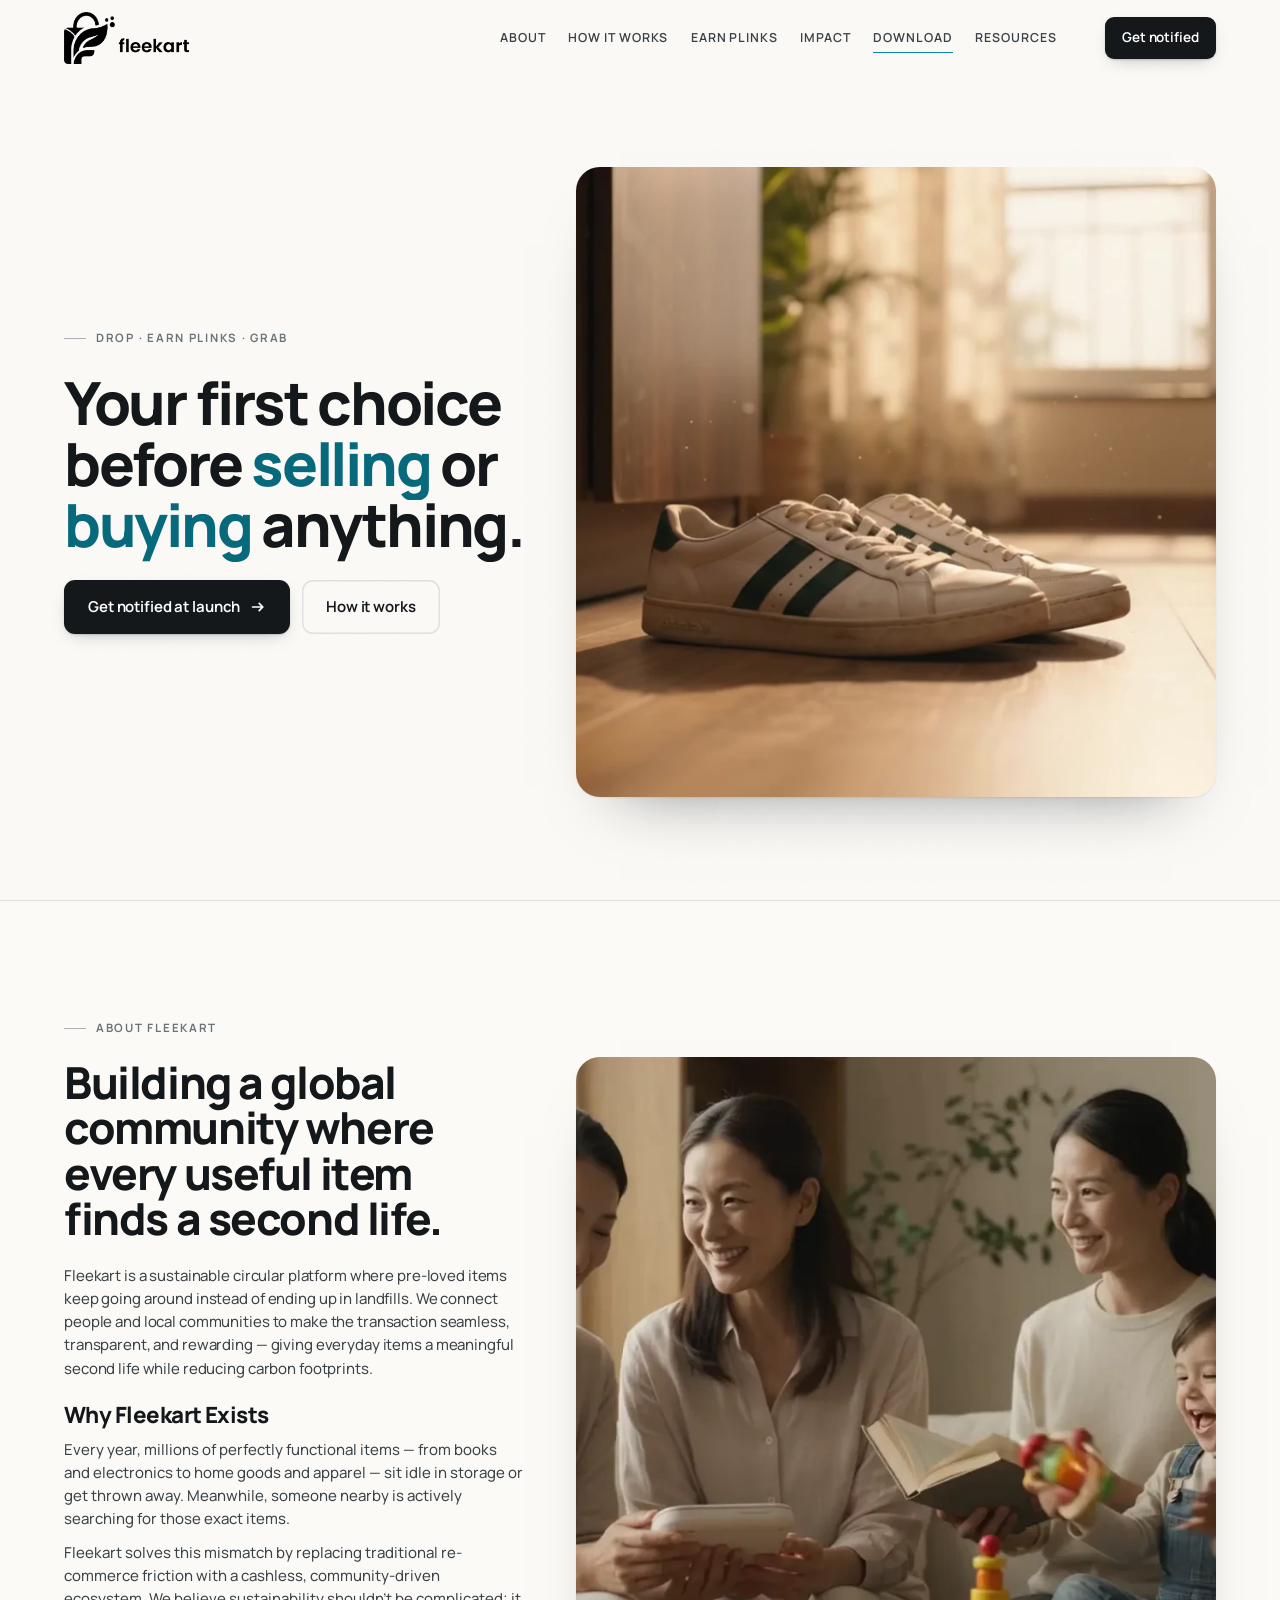
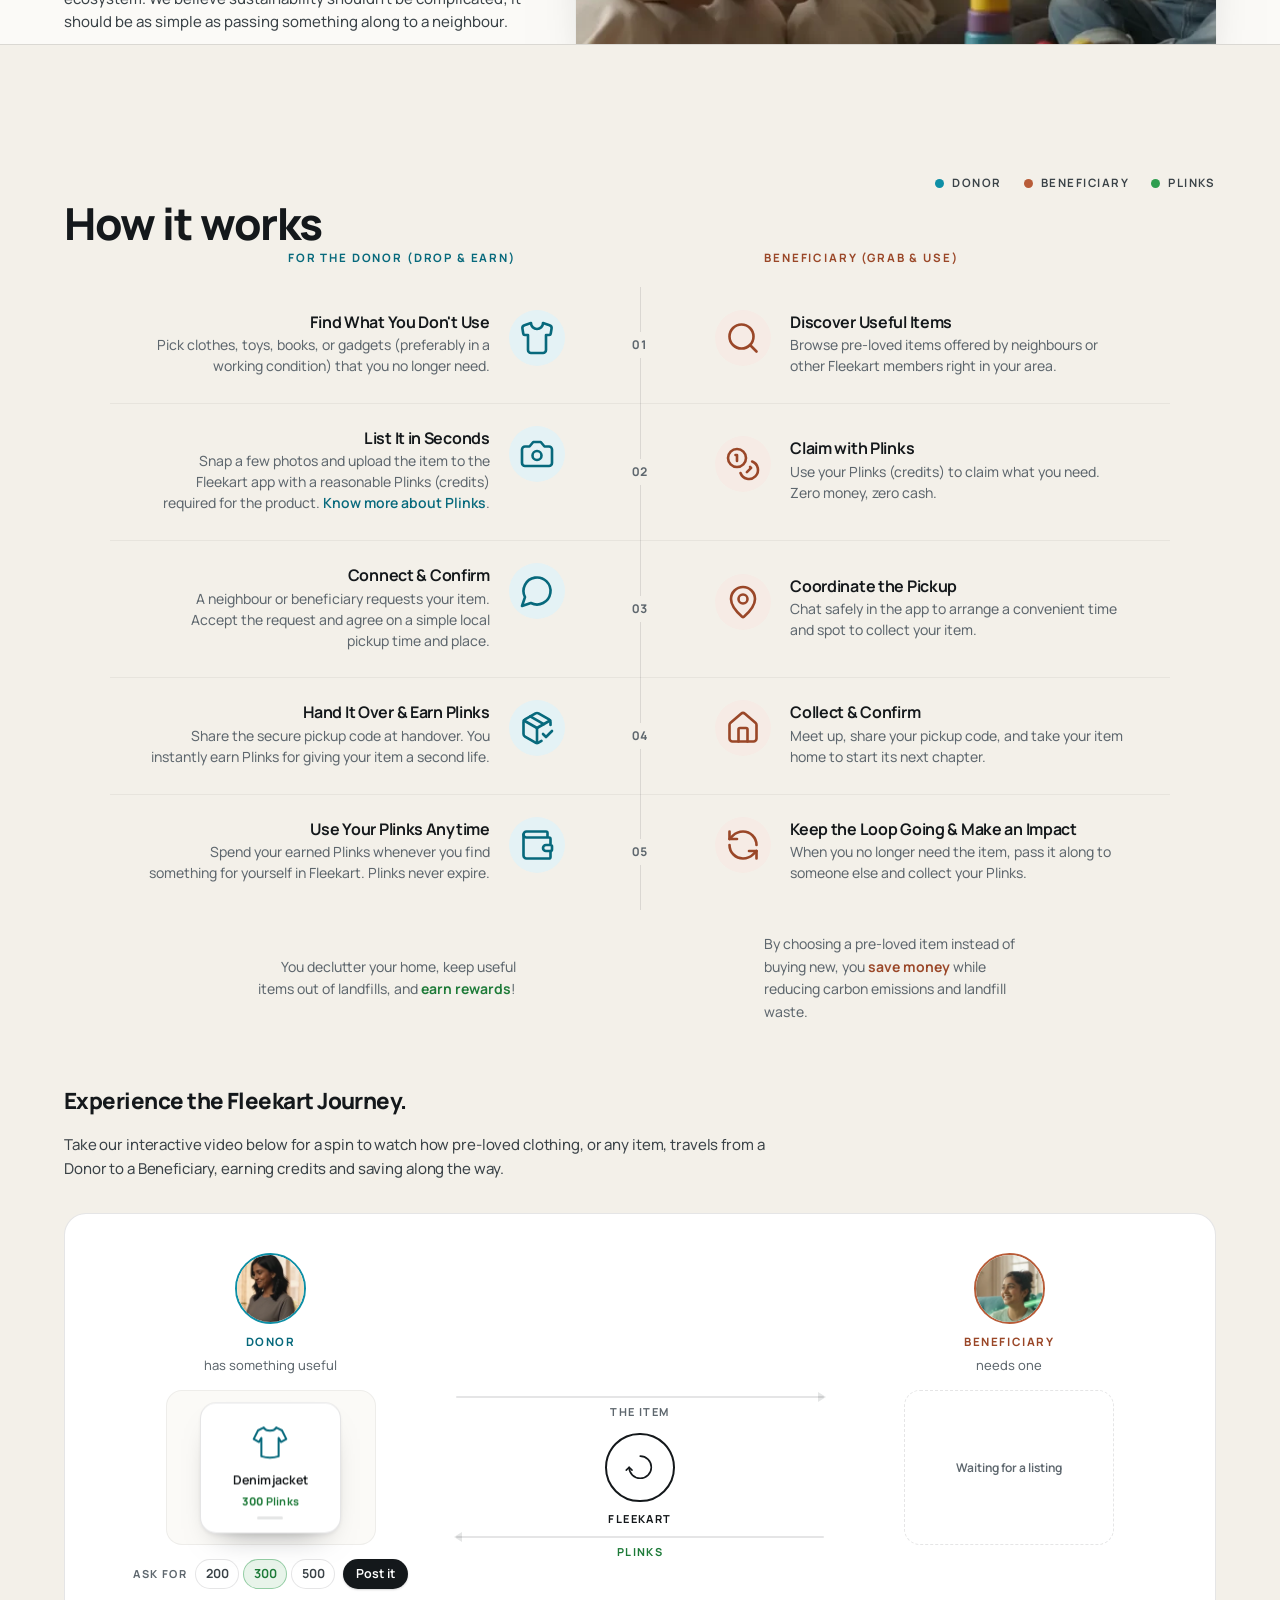
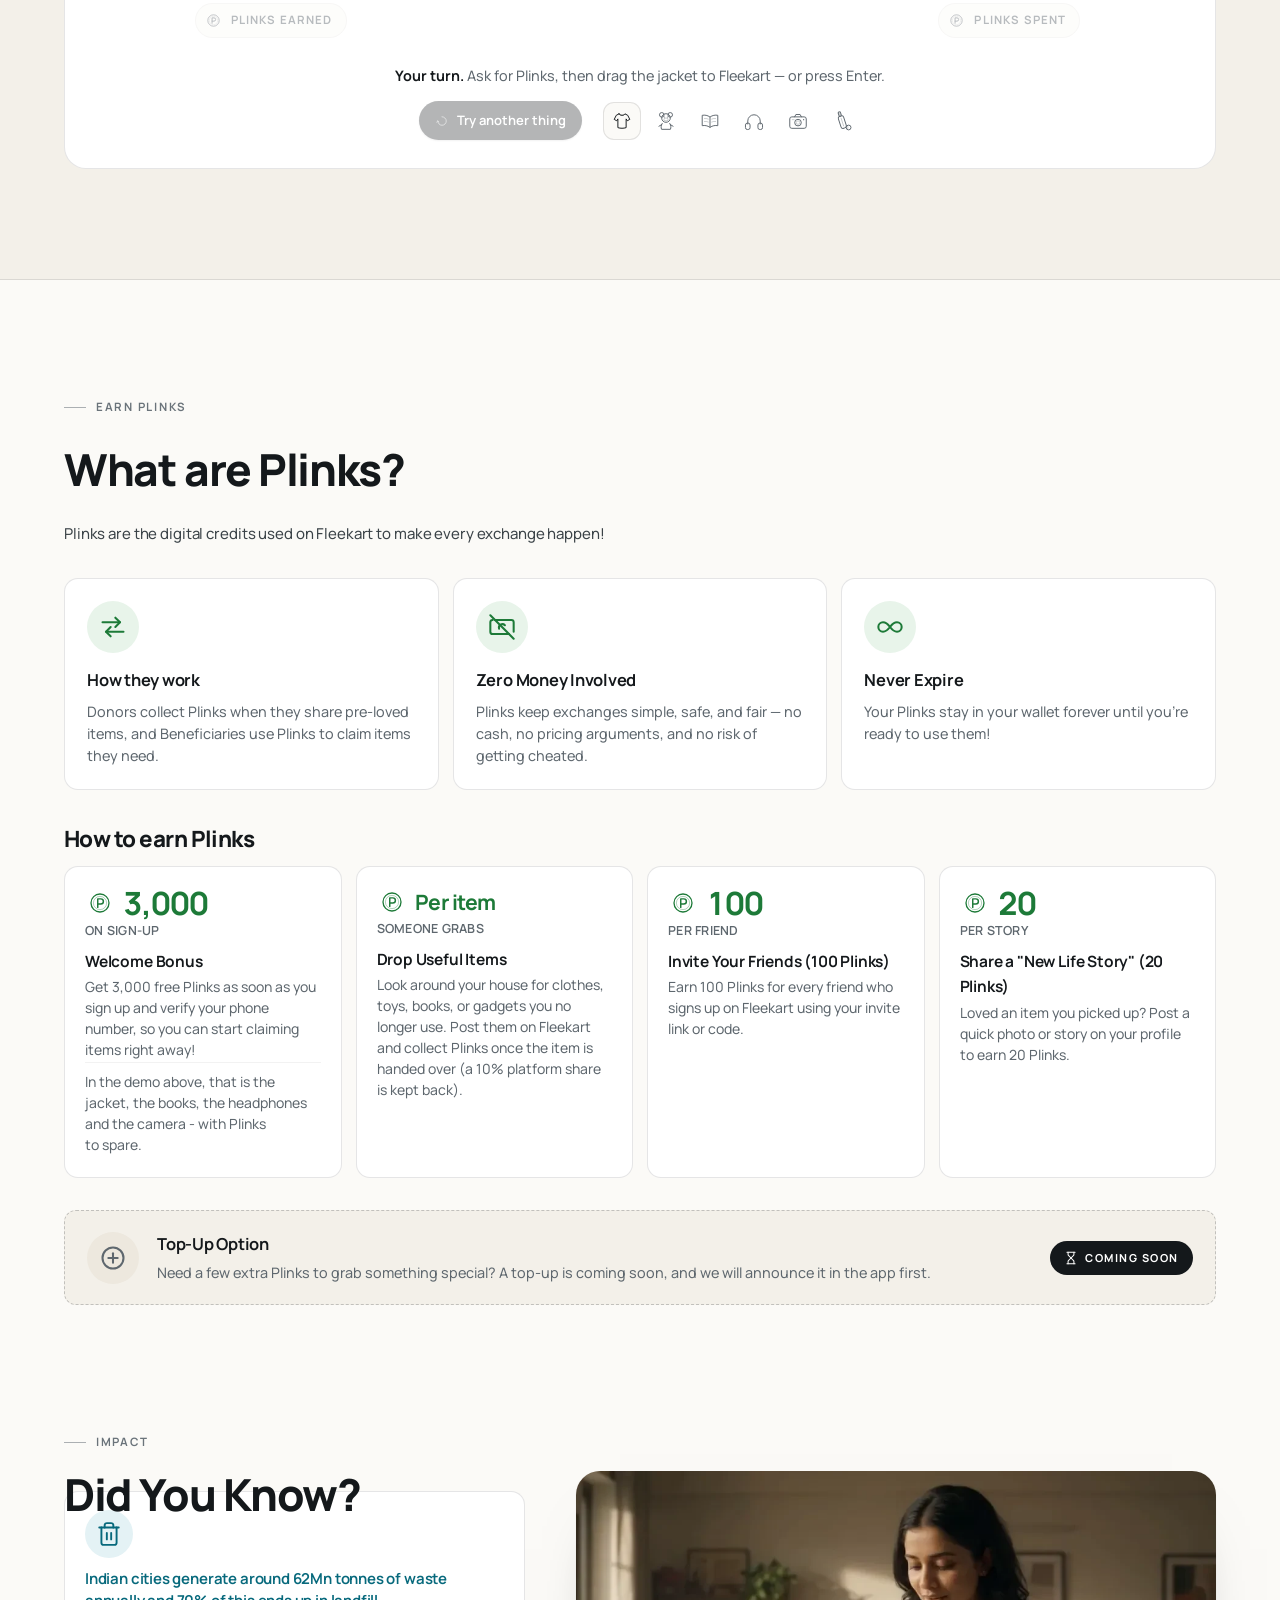
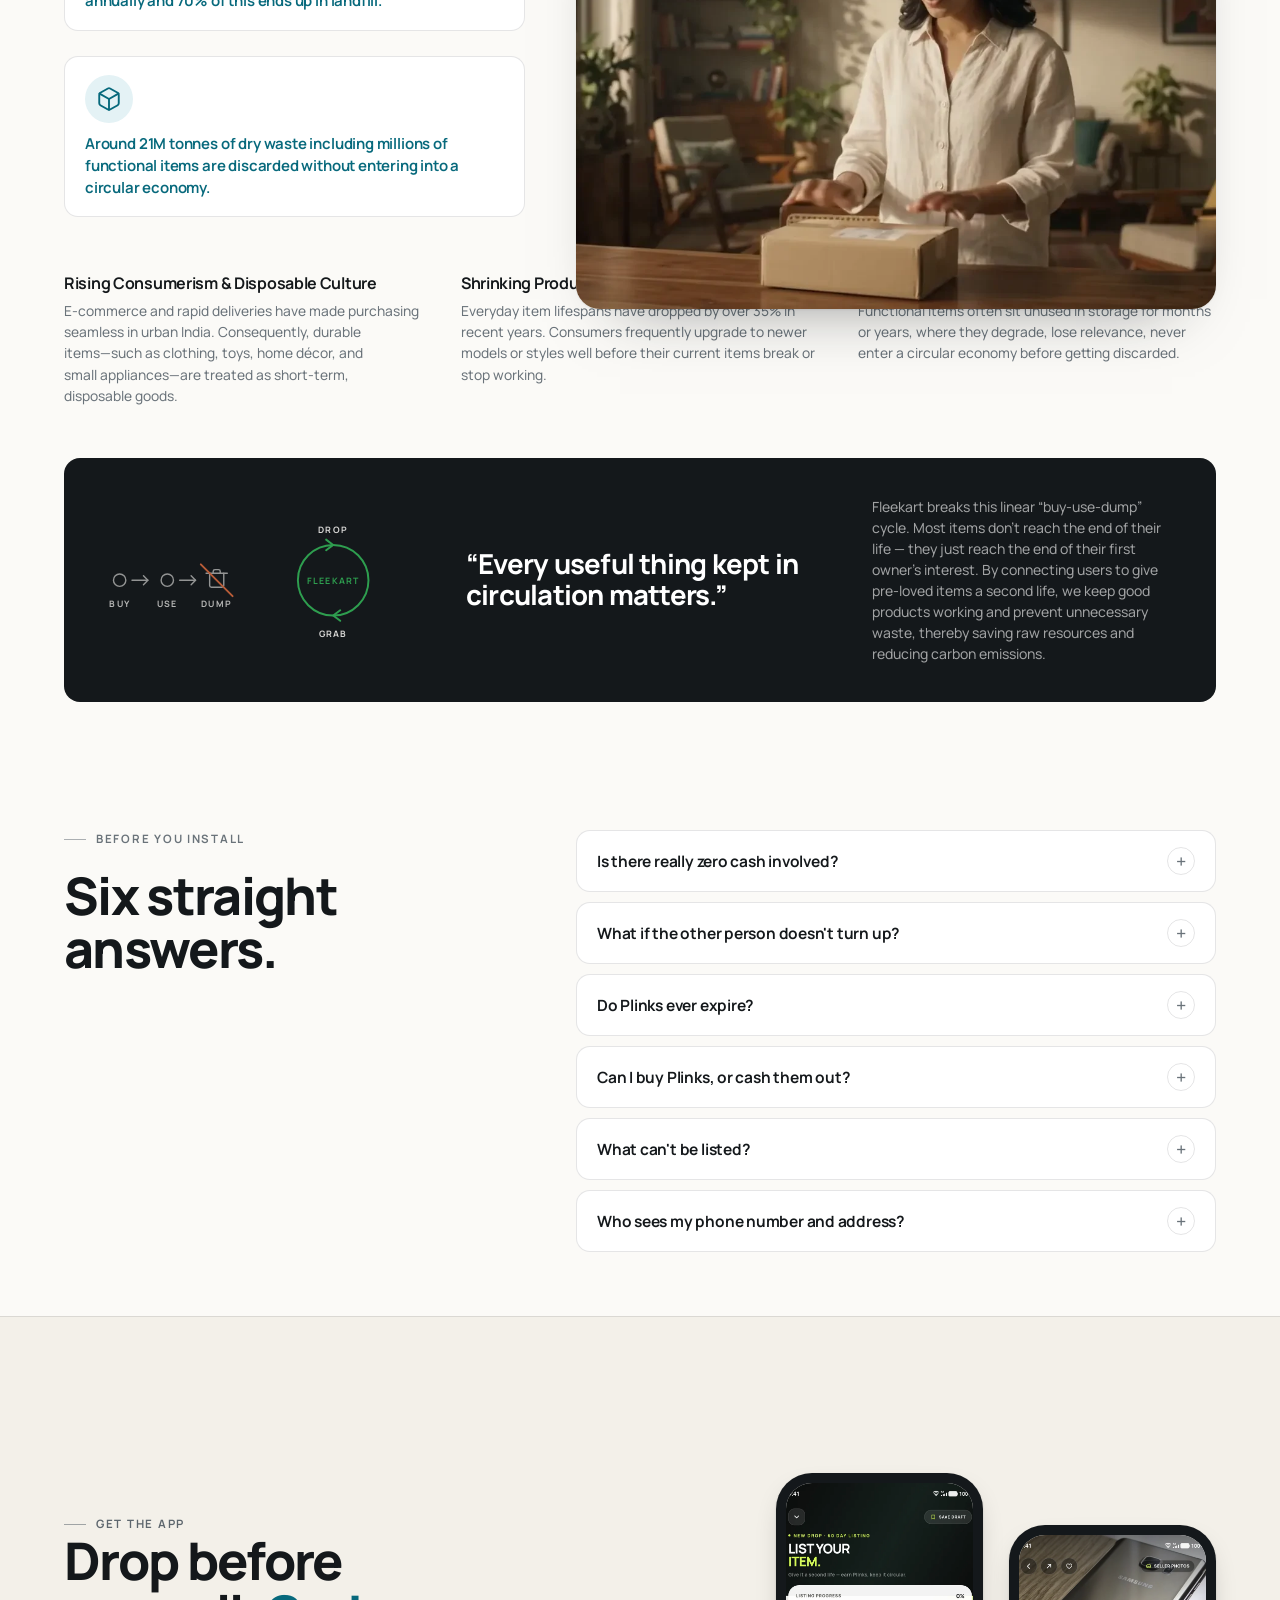
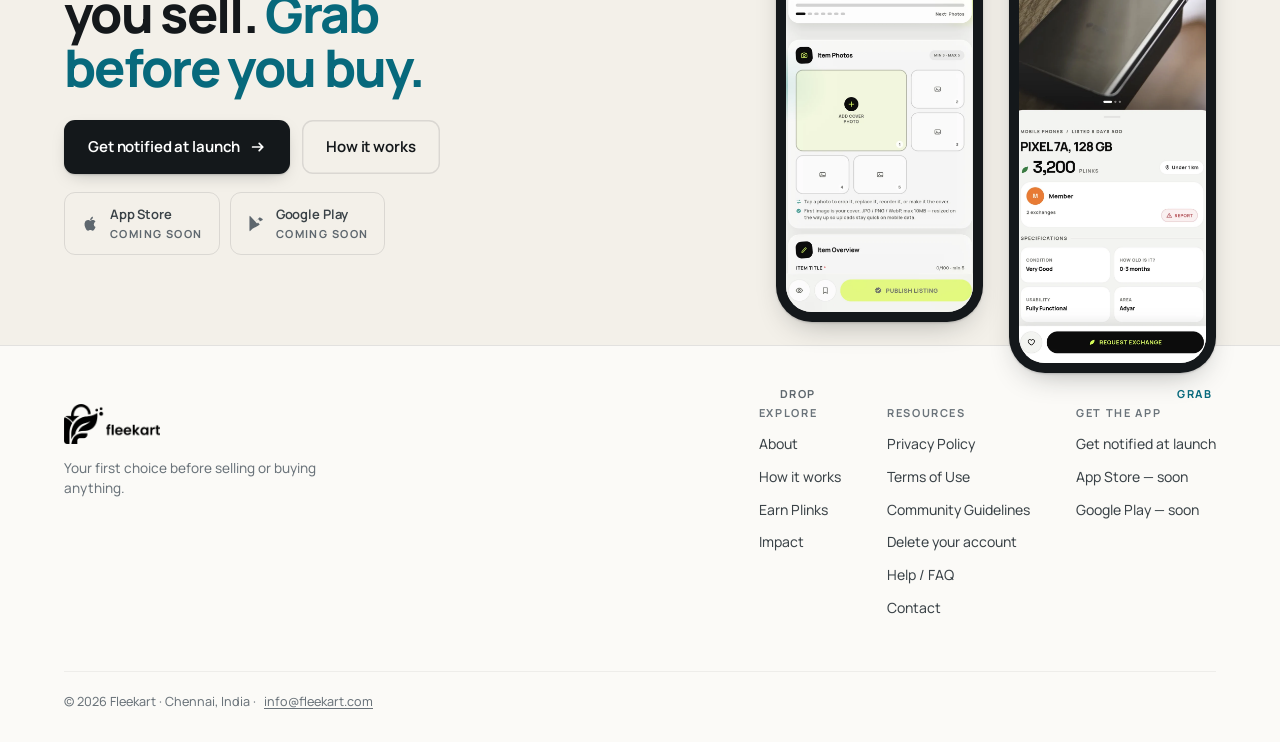
==== commit 16fad3e6: "Privacy v1.2: location section (D357/D359)" ====
--- a/index.html
+++ b/index.html
@@ -769,4 +769,4 @@
     <p class="wl__status" id="wlStatus" role="status" aria-live="polite"></p>
   </div>
 </dialog>
-</div><!--$--><!--/$--><script src="/assets/gsap.min.js?v=2d26f4c0" defer=""></script><script src="/assets/ScrollTrigger.min.js?v=489bcf6d" defer=""></script><script src="/assets/app.js?v=3f367631" defer=""></script><script src="/assets/section-motion.js?v=9591d0c6" defer=""></script><script src="/assets/waitlist.js?v=2d650d2c" defer=""></script><script src="/_next/static/chunks/3l04zcqx63h3y.js" id="_R_" async=""></script><script>(self.__next_f=self.__next_f||[]).push([0])</script><script>self.__next_f.push([1,"1:\"$Sreact.fragment\"\n2:I[39756,[\"/_next/static/chunks/3fntmmi971322.js\"],\"default\"]\n3:I[37457,[\"/_next/static/chunks/3fntmmi971322.js\"],\"default\"]\n7:I[68027,[\"/_next/static/chunks/3fntmmi971322.js\"],\"default\",1]\n:HL[\"/assets/Manrope.woff2\",\"font\",{\"crossOrigin\":\"anonymous\",\"type\":\"font/woff2\"}]\n:HL[\"/assets/v2.css?v=89feee09\",\"style\"]\n:HL[\"/assets/additions.css?v=dd776835\",\"style\"]\n4:Td504,\u003ca class=\"skip\" href=\"#main\"\u003eSkip to content\u003c/a\u003e\r\n\u003c!-- ══ INK ILLUSTRATION LIBRARY ══════════════════════════════════ --\u003e\r\n\u003csvg width=\"0\" height=\"0\" aria-hidden=\"true\" focusable=\"false\" style=\"position:absolute;pointer-events:none\"\u003e\r\n\u003cdefs\u003e\r\n  \u003cfilter id=\"fkInk\" x=\"-8%\" y=\"-8%\" width=\"116%\" height=\"116%\" color-interpolation-filters=\"sRGB\"\u003e\r\n    \u003cfeTurbulence type=\"fractalNoise\" baseFrequency=\"0.017\" numOctaves=\"3\" seed=\"9\" result=\"t\"/\u003e\r\n    \u003cfeDisplacementMap in=\"SourceGraphic\" in2=\"t\" scale=\"2.6\" xChannelSelector=\"R\" yChannelSelector=\"G\"/\u003e\r\n  \u003c/filter\u003e\r\n  \u003cfilter id=\"fkInkSoft\" x=\"-8%\" y=\"-8%\" width=\"116%\" height=\"116%\" color-interpolation-filters=\"sRGB\"\u003e\r\n    \u003cfeTurbulence type=\"fractalNoise\" baseFrequency=\"0.022\" numOctaves=\"2\" seed=\"4\" result=\"t\"/\u003e\r\n    \u003cfeDisplacementMap in=\"SourceGraphic\" in2=\"t\" scale=\"1.5\" xChannelSelector=\"R\" yChannelSelector=\"G\"/\u003e\r\n  \u003c/filter\u003e\r\n\r\n  \u003c!-- ── objects ───────────────────────────────────────────── --\u003e\r\n  \u003csymbol id=\"i-shirt\" viewBox=\"0 0 48 48\"\u003e\r\n    \u003cpath d=\"M17.5 8.5 11.5 11.5 7 20.5 12.5 23.5 15 19.4 15 38.5c6 1.8 12 1.8 18 0V19.4l2.5 4.1 5.5-3-4.5-9-6-3c-2.4 4.2-10.6 4.2-13 0Z\"\r\n      fill=\"none\" stroke=\"currentColor\" stroke-width=\"2.1\" stroke-linejoin=\"round\" stroke-linecap=\"round\"/\u003e\r\n    \u003cpath d=\"M17.5 8.5c2.4 4.2 10.6 4.2 13 0\" fill=\"none\" stroke=\"currentColor\" stroke-width=\"1.35\" opacity=\".5\" stroke-linecap=\"round\"/\u003e\r\n  \u003c/symbol\u003e\r\n\r\n  \u003csymbol id=\"i-toy\" viewBox=\"0 0 48 48\"\u003e\r\n    \u003ccircle cx=\"14.8\" cy=\"10.6\" r=\"5\" fill=\"none\" stroke=\"currentColor\" stroke-width=\"2.1\"/\u003e\r\n    \u003ccircle cx=\"33.2\" cy=\"10.6\" r=\"5\" fill=\"none\" stroke=\"currentColor\" stroke-width=\"2.1\"/\u003e\r\n    \u003ccircle cx=\"24\" cy=\"17.5\" r=\"9.4\" fill=\"none\" stroke=\"currentColor\" stroke-width=\"2.1\"/\u003e\r\n    \u003cellipse cx=\"24\" cy=\"20.6\" rx=\"4.4\" ry=\"3.2\" fill=\"none\" stroke=\"currentColor\" stroke-width=\"1.35\" opacity=\".6\"/\u003e\r\n    \u003ccircle cx=\"20.4\" cy=\"15.4\" r=\"1.15\" fill=\"currentColor\"/\u003e\u003ccircle cx=\"27.6\" cy=\"15.4\" r=\"1.15\" fill=\"currentColor\"/\u003e\r\n    \u003cpath d=\"M15.6 29.4c-2.6 3-2.9 9.4-1.2 12.8h19.2c1.7-3.4 1.4-9.8-1.2-12.8\" fill=\"none\" stroke=\"currentColor\" stroke-width=\"2.1\" stroke-linejoin=\"round\" stroke-linecap=\"round\"/\u003e\r\n    \u003cpath d=\"M15 31.6 8.6 35.4M33 31.6l6.4 3.8\" fill=\"none\" stroke=\"currentColor\" stroke-width=\"2.1\" stroke-linecap=\"round\"/\u003e\r\n  \u003c/symbol\u003e\r\n\r\n  \u003csymbol id=\"i-book\" viewBox=\"0 0 48 48\"\u003e\r\n    \u003cpath d=\"M24 15.4C18.6 11.4 12.6 10.6 7 11.6v22.6c5.6-1 11.6-.2 17 3.8 5.4-4 11.4-4.8 17-3.8V11.6c-5.6-1-11.6-.2-17 3.8Z\"\r\n      fill=\"none\" stroke=\"currentColor\" stroke-width=\"2.1\" stroke-linejoin=\"round\"/\u003e\r\n    \u003cpath d=\"M24 15.4V38\" fill=\"none\" stroke=\"currentColor\" stroke-width=\"2.1\"/\u003e\r\n    \u003cpath d=\"M11.8 18.6c3.2-.4 6.2 0 8.6 1.2M27.6 19.8c2.4-1.2 5.4-1.6 8.6-1.2M11.8 25c3.2-.4 6.2 0 8.6 1.2M27.6 26.2c2.4-1.2 5.4-1.6 8.6-1.2\"\r\n      fill=\"none\" stroke=\"currentColor\" stroke-width=\"1.35\" opacity=\".5\" stroke-linecap=\"round\"/\u003e\r\n  \u003c/symbol\u003e\r\n\r\n  \u003csymbol id=\"i-gadget\" viewBox=\"0 0 48 48\"\u003e\r\n    \u003cpath d=\"M10.4 30.6V24a13.6 13.6 0 0 1 27.2 0v6.6\" fill=\"none\" stroke=\"currentColor\" stroke-width=\"2.1\" stroke-linecap=\"round\"/\u003e\r\n    \u003crect x=\"5.4\" y=\"28.6\" width=\"10\" height=\"14\" rx=\"4.2\" fill=\"none\" stroke=\"currentColor\" stroke-width=\"2.1\"/\u003e\r\n    \u003crect x=\"32.6\" y=\"28.6\" width=\"10\" height=\"14\" rx=\"4.2\" fill=\"none\" stroke=\"currentColor\" stroke-width=\"2.1\"/\u003e\r\n  \u003c/symbol\u003e\r\n\r\n  \u003c!-- two more things to hand over (15 Sep, the founder's \"add more sample\r\n       products\") and a leaf for the carbon line — same 2.1 stroke, same\r\n       1.35/.5 detail lines as the four above, so the dots read as one set --\u003e\r\n  \u003csymbol id=\"i-camera\" viewBox=\"0 0 48 48\"\u003e\r\n    \u003crect x=\"6\" y=\"15\" width=\"36\" height=\"25\" rx=\"4.6\" fill=\"none\" stroke=\"currentColor\" stroke-width=\"2.1\"/\u003e\r\n    \u003cpath d=\"M16.6 15 19.4 9.8h9.2L31.4 15\" fill=\"none\" stroke=\"currentColor\" stroke-width=\"2.1\" stroke-linejoin=\"round\" stroke-linecap=\"round\"/\u003e\r\n    \u003ccircle cx=\"24\" cy=\"27.5\" r=\"7.2\" fill=\"none\" stroke=\"currentColor\" stroke-width=\"2.1\"/\u003e\r\n    \u003ccircle cx=\"24\" cy=\"27.5\" r=\"3.8\" fill=\"none\" stroke=\"currentColor\" stroke-width=\"1.35\" opacity=\".5\"/\u003e\r\n    \u003cpath d=\"M11.5 21h4\" fill=\"none\" stroke=\"currentColor\" stroke-width=\"1.35\" opacity=\".5\" stroke-linecap=\"round\"/\u003e\r\n    \u003ccircle cx=\"36.3\" cy=\"21\" r=\"1.4\" fill=\"currentColor\"/\u003e\r\n  \u003c/symbol\u003e\r\n\r\n  \u003csymbol id=\"i-bat\" viewBox=\"0 0 48 48\"\u003e\r\n    \u003cg transform=\"rotate(-18 24 24)\"\u003e\r\n      \u003crect x=\"21.4\" y=\"3.2\" width=\"5.2\" height=\"9.8\" rx=\"2.2\" fill=\"none\" stroke=\"currentColor\" stroke-width=\"2.1\"/\u003e\r\n      \u003cpath d=\"M18 17c0-2.4 1.5-4 3.6-4h4.8c2.1 0 3.6 1.6 3.6 4v18.4c0 2.8-2.1 4.8-4.8 4.8h-2.4c-2.7 0-4.8-2-4.8-4.8Z\" fill=\"none\" stroke=\"currentColor\" stroke-width=\"2.1\" stroke-linejoin=\"round\"/\u003e\r\n      \u003cpath d=\"M24 17.6v17.8M22.2 6.2h3.6M22.2 9.4h3.6\" fill=\"none\" stroke=\"currentColor\" stroke-width=\"1.35\" opacity=\".5\" stroke-linecap=\"round\"/\u003e\r\n    \u003c/g\u003e\r\n    \u003ccircle cx=\"38.4\" cy=\"38.2\" r=\"5.2\" fill=\"none\" stroke=\"currentColor\" stroke-width=\"2.1\"/\u003e\r\n    \u003cpath d=\"M35.4 34.8c2.4 2 2.4 4.8 0 6.8\" fill=\"none\" stroke=\"currentColor\" stroke-width=\"1.35\" opacity=\".5\" stroke-linecap=\"round\"/\u003e\r\n  \u003c/symbol\u003e\r\n\r\n  \u003csymbol id=\"i-leaf\" viewBox=\"0 0 48 48\"\u003e\r\n    \u003cpath d=\"M9 39C9 21.4 21.4 9 39 9c0 17.6-12.4 30-30 30Z\" fill=\"none\" stroke=\"currentColor\" stroke-width=\"2.1\" stroke-linejoin=\"round\"/\u003e\r\n    \u003cpath d=\"M9 39C15 31.4 22 24.4 30 18\" fill=\"none\" stroke=\"currentColor\" stroke-width=\"1.35\" opacity=\".5\" stroke-linecap=\"round\"/\u003e\r\n  \u003c/symbol\u003e\r\n\r\n  \u003csymbol id=\"i-plink\" viewBox=\"0 0 48 48\"\u003e\r\n    \u003ccircle cx=\"24\" cy=\"24\" r=\"14.4\" fill=\"none\" stroke=\"currentColor\" stroke-width=\"2.1\"/\u003e\r\n    \u003ccircle cx=\"24\" cy=\"24\" r=\"10.6\" fill=\"none\" stroke=\"currentColor\" stroke-width=\"1.2\" opacity=\".45\"/\u003e\r\n    \u003cpath d=\"M20.4 31V17.4h4.9a4.1 4.1 0 0 1 0 8.2h-4.9\" fill=\"none\" stroke=\"currentColor\" stroke-width=\"2.35\" stroke-linecap=\"round\" stroke-linejoin=\"round\"/\u003e\r\n  \u003c/symbol\u003e\r\n\r\n  \u003csymbol id=\"i-drop\" viewBox=\"0 0 48 48\"\u003e\r\n    \u003cpath d=\"M24 4v10M20.2 10.4 24 14.2l3.8-3.8\" fill=\"none\" stroke=\"currentColor\" stroke-width=\"2.1\" stroke-linecap=\"round\" stroke-linejoin=\"round\"/\u003e\r\n    \u003cpath d=\"M24 17.4 38 23.6v13.2L24 43l-14-6.2V23.6Z\" fill=\"none\" stroke=\"currentColor\" stroke-width=\"2.1\" stroke-linejoin=\"round\"/\u003e\r\n    \u003cpath d=\"M10 23.6 24 29.8l14-6.2M24 29.8V43\" fill=\"none\" stroke=\"currentColor\" stroke-width=\"1.35\" opacity=\".55\"/\u003e\r\n  \u003c/symbol\u003e\r\n\r\n  \u003csymbol id=\"i-verify\" viewBox=\"0 0 48 48\"\u003e\r\n    \u003cpath d=\"M22 6 35 11.8v12.4L22 30 9 24.2V11.8Z\" fill=\"none\" stroke=\"currentColor\" stroke-width=\"2.1\" stroke-linejoin=\"round\"/\u003e\r\n    \u003cpath d=\"M9 11.8 22 17.6l13-5.8M22 17.6V30\" fill=\"none\" stroke=\"currentColor\" stroke-width=\"1.35\" opacity=\".55\"/\u003e\r\n    \u003ccircle cx=\"32.5\" cy=\"33.5\" r=\"9\" fill=\"var(--card,#fff)\" stroke=\"currentColor\" stroke-width=\"2.1\"/\u003e\r\n    \u003cpath d=\"m28.4 33.6 3 3 5.2-6\" fill=\"none\" stroke=\"currentColor\" stroke-width=\"2.1\" stroke-linecap=\"round\" stroke-linejoin=\"round\"/\u003e\r\n  \u003c/symbol\u003e\r\n\r\n  \u003csymbol id=\"i-discover\" viewBox=\"0 0 48 48\"\u003e\r\n    \u003crect x=\"7\" y=\"7.5\" width=\"12.4\" height=\"12.4\" rx=\"3.4\" fill=\"none\" stroke=\"currentColor\" stroke-width=\"2.1\"/\u003e\r\n    \u003crect x=\"24.6\" y=\"7.5\" width=\"12.4\" height=\"12.4\" rx=\"3.4\" fill=\"none\" stroke=\"currentColor\" stroke-width=\"2.1\" opacity=\".5\"/\u003e\r\n    \u003crect x=\"7\" y=\"25.1\" width=\"12.4\" height=\"12.4\" rx=\"3.4\" fill=\"none\" stroke=\"currentColor\" stroke-width=\"2.1\" opacity=\".5\"/\u003e\r\n    \u003ccircle cx=\"32.2\" cy=\"31.6\" r=\"8.2\" fill=\"var(--card,#fff)\" stroke=\"currentColor\" stroke-width=\"2.1\"/\u003e\r\n    \u003cpath d=\"m38.4 37.6 4.4 4.4\" fill=\"none\" stroke=\"currentColor\" stroke-width=\"2.1\" stroke-linecap=\"round\"/\u003e\r\n  \u003c/symbol\u003e\r\n\r\n  \u003csymbol id=\"i-spend\" viewBox=\"0 0 48 48\"\u003e\r\n    \u003ccircle cx=\"19\" cy=\"27\" r=\"12.4\" fill=\"none\" stroke=\"currentColor\" stroke-width=\"2.1\"/\u003e\r\n    \u003cpath d=\"M15.9 33.2V21.4h4.3a3.6 3.6 0 0 1 0 7.2h-4.3\" fill=\"none\" stroke=\"currentColor\" stroke-width=\"2.2\" stroke-linecap=\"round\" stroke-linejoin=\"round\"/\u003e\r\n    \u003cpath d=\"M30.6 16.4 41.4 6.6M33.6 6h8v8\" fill=\"none\" stroke=\"currentColor\" stroke-width=\"2.1\" stroke-linecap=\"round\" stroke-linejoin=\"round\"/\u003e\r\n  \u003c/symbol\u003e\r\n\r\n  \u003csymbol id=\"i-receive\" viewBox=\"0 0 48 48\"\u003e\r\n    \u003cpath d=\"M28 42V10.4L42 6v36Z\" fill=\"none\" stroke=\"currentColor\" stroke-width=\"2.1\" stroke-linejoin=\"round\"/\u003e\r\n    \u003ccircle cx=\"32.4\" cy=\"25.4\" r=\"1.5\" fill=\"currentColor\"/\u003e\r\n    \u003crect x=\"5\" y=\"19\" width=\"13.4\" height=\"13.4\" rx=\"3\" fill=\"none\" stroke=\"currentColor\" stroke-width=\"2.1\"/\u003e\r\n    \u003cpath d=\"M20.4 25.7h6.2M23.4 22.4l3.4 3.3-3.4 3.3\" fill=\"none\" stroke=\"currentColor\" stroke-width=\"2.1\" stroke-linecap=\"round\" stroke-linejoin=\"round\"/\u003e\r\n  \u003c/symbol\u003e\r\n\r\n  \u003csymbol id=\"i-again\" viewBox=\"0 0 48 48\"\u003e\r\n    \u003crect x=\"16.4\" y=\"16.4\" width=\"15.2\" height=\"15.2\" rx=\"4\" fill=\"none\" stroke=\"currentColor\" stroke-width=\"2.1\"/\u003e\r\n    \u003cpath d=\"M24 9.4A14.6 14.6 0 1 1 9.4 24\" fill=\"none\" stroke=\"currentColor\" stroke-width=\"2.1\" stroke-linecap=\"round\"/\u003e\r\n    \u003cpath d=\"m5.6 27.8 3.8-3.8 3.8 3.8\" fill=\"none\" stroke=\"currentColor\" stroke-width=\"2.1\" stroke-linecap=\"round\" stroke-linejoin=\"round\"/\u003e\r\n  \u003c/symbol\u003e\r\n\r\n  \u003csymbol id=\"i-loop\" viewBox=\"0 0 48 48\"\u003e\r\n    \u003cpath d=\"M24 9.4A14.6 14.6 0 1 1 9.4 24\" fill=\"none\" stroke=\"currentColor\" stroke-width=\"2.1\" stroke-linecap=\"round\"/\u003e\r\n    \u003cpath d=\"m5.6 27.8 3.8-3.8 3.8 3.8\" fill=\"none\" stroke=\"currentColor\" stroke-width=\"2.1\" stroke-linecap=\"round\" stroke-linejoin=\"round\"/\u003e\r\n  \u003c/symbol\u003e\r\n\r\n  \u003csymbol id=\"i-check\" viewBox=\"0 0 24 24\"\u003e\r\n    \u003cpath d=\"m5 12.6 4.4 4.4L19 7\" fill=\"none\" stroke=\"currentColor\" stroke-width=\"2.2\" stroke-linecap=\"round\" stroke-linejoin=\"round\"/\u003e\r\n  \u003c/symbol\u003e\r\n\r\n  \u003csymbol id=\"i-bin\" viewBox=\"0 0 48 48\"\u003e\r\n    \u003cpath d=\"M12 16.6h24l-2.2 24.2H14.2Z\" fill=\"none\" stroke=\"currentColor\" stroke-width=\"2.1\" stroke-linejoin=\"round\"/\u003e\r\n    \u003cpath d=\"M8.6 16.6h30.8M19 16.6l1-5h8l1 5\" fill=\"none\" stroke=\"currentColor\" stroke-width=\"2.1\" stroke-linecap=\"round\" stroke-linejoin=\"round\"/\u003e\r\n    \u003cpath d=\"M20 23.4v10M28 23.4v10\" fill=\"none\" stroke=\"currentColor\" stroke-width=\"1.35\" opacity=\".5\" stroke-linecap=\"round\"/\u003e\r\n  \u003c/symbol\u003e\r\n\r\n  \u003csymbol id=\"l-shirt\" viewBox=\"0 0 24 24\"\u003e\u003cg fill=\"none\" stroke=\"currentColor\" stroke-width=\"1.75\" stroke-linecap=\"round\" stroke-linejoin=\"round\"\u003e\u003cpath d=\"M20.38 3.46 16 2a4 4 0 0 1-8 0L3.62 3.46a2 2 0 0 0-1.34 2.23l.58 3.47a1 1 0 0 0 .99.84H6v10c0 1.1.9 2 2 2h8a2 2 0 0 0 2-2V10h2.15a1 1 0 0 0 .99-.84l.58-3.47a2 2 0 0 0-1.34-2.23z\"/\u003e\u003c/g\u003e\u003c/symbol\u003e\r\n  \u003csymbol id=\"l-camera\" viewBox=\"0 0 24 24\"\u003e\u003cg fill=\"none\" stroke=\"currentColor\" stroke-width=\"1.75\" stroke-linecap=\"round\" stroke-linejoin=\"round\"\u003e\u003cpath d=\"M14.5 4h-5L7 7H4a2 2 0 0 0-2 2v9a2 2 0 0 0 2 2h16a2 2 0 0 0 2-2V9a2 2 0 0 0-2-2h-3l-2.5-3z\"/\u003e\u003ccircle cx=\"12\" cy=\"13\" r=\"3\"/\u003e\u003c/g\u003e\u003c/symbol\u003e\r\n  \u003csymbol id=\"l-message\" viewBox=\"0 0 24 24\"\u003e\u003cg fill=\"none\" stroke=\"currentColor\" stroke-width=\"1.75\" stroke-linecap=\"round\" stroke-linejoin=\"round\"\u003e\u003cpath d=\"M7.9 20A9 9 0 1 0 4 16.1L2 22Z\"/\u003e\u003c/g\u003e\u003c/symbol\u003e\r\n  \u003csymbol id=\"l-package-check\" viewBox=\"0 0 24 24\"\u003e\u003cg fill=\"none\" stroke=\"currentColor\" stroke-width=\"1.75\" stroke-linecap=\"round\" stroke-linejoin=\"round\"\u003e\u003cpath d=\"m16 16 2 2 4-4\"/\u003e\u003cpath d=\"M21 10V8a2 2 0 0 0-1-1.73l-7-4a2 2 0 0 0-2 0l-7 4A2 2 0 0 0 3 8v8a2 2 0 0 0 1 1.73l7 4a2 2 0 0 0 2 0l2-1.14\"/\u003e\u003cpath d=\"m7.5 4.27 9 5.15\"/\u003e\u003cpath d=\"M3.29 7 12 12l8.71-5\"/\u003e\u003cpath d=\"M12 22V12\"/\u003e\u003c/g\u003e\u003c/symbol\u003e\r\n  \u003csymbol id=\"l-wallet\" viewBox=\"0 0 24 24\"\u003e\u003cg fill=\"none\" stroke=\"currentColor\" stroke-width=\"1.75\" stroke-linecap=\"round\" stroke-linejoin=\"round\"\u003e\u003cpath d=\"M19 7V4a1 1 0 0 0-1-1H5a2 2 0 0 0 0 4h15a1 1 0 0 1 1 1v4h-3a2 2 0 0 0 0 4h3a1 1 0 0 0 1-1v-2a1 1 0 0 0-1-1\"/\u003e\u003cpath d=\"M3 5v14a2 2 0 0 0 2 2h15a1 1 0 0 0 1-1v-4\"/\u003e\u003c/g\u003e\u003c/symbol\u003e\r\n  \u003csymbol id=\"l-search\" viewBox=\"0 0 24 24\"\u003e\u003cg fill=\"none\" stroke=\"currentColor\" stroke-width=\"1.75\" stroke-linecap=\"round\" stroke-linejoin=\"round\"\u003e\u003ccircle cx=\"11\" cy=\"11\" r=\"8\"/\u003e\u003cpath d=\"m21 21-4.3-4.3\"/\u003e\u003c/g\u003e\u003c/symbol\u003e\r\n  \u003csymbol id=\"l-coins\" viewBox=\"0 0 24 24\"\u003e\u003cg fill=\"none\" stroke=\"currentColor\" stroke-width=\"1.75\" stroke-linecap=\"round\" stroke-linejoin=\"round\"\u003e\u003ccircle cx=\"8\" cy=\"8\" r=\"6\"/\u003e\u003cpath d=\"M18.09 10.37A6 6 0 1 1 10.34 18\"/\u003e\u003cpath d=\"M7 6h1v4\"/\u003e\u003cpath d=\"m16.71 13.88.7.71-2.82 2.82\"/\u003e\u003c/g\u003e\u003c/symbol\u003e\r\n  \u003csymbol id=\"l-map-pin\" viewBox=\"0 0 24 24\"\u003e\u003cg fill=\"none\" stroke=\"currentColor\" stroke-width=\"1.75\" stroke-linecap=\"round\" stroke-linejoin=\"round\"\u003e\u003cpath d=\"M20 10c0 4.993-5.539 10.193-7.399 11.799a1 1 0 0 1-1.202 0C9.539 20.193 4 14.993 4 10a8 8 0 0 1 16 0\"/\u003e\u003ccircle cx=\"12\" cy=\"10\" r=\"3\"/\u003e\u003c/g\u003e\u003c/symbol\u003e\r\n  \u003csymbol id=\"l-home\" viewBox=\"0 0 24 24\"\u003e\u003cg fill=\"none\" stroke=\"currentColor\" stroke-width=\"1.75\" stroke-linecap=\"round\" stroke-linejoin=\"round\"\u003e\u003cpath d=\"M15 21v-8a1 1 0 0 0-1-1h-4a1 1 0 0 0-1 1v8\"/\u003e\u003cpath d=\"M3 10a2 2 0 0 1 .709-1.528l7-5.999a2 2 0 0 1 2.582 0l7 5.999A2 2 0 0 1 21 10v9a2 2 0 0 1-2 2H5a2 2 0 0 1-2-2z\"/\u003e\u003c/g\u003e\u003c/symbol\u003e\r\n  \u003csymbol id=\"l-refresh\" viewBox=\"0 0 24 24\"\u003e\u003cg fill=\"none\" stroke=\"currentColor\" stroke-width=\"1.75\" stroke-linecap=\"round\" stroke-linejoin=\"round\"\u003e\u003cpath d=\"M21 12a9 9 0 0 0-9-9 9.75 9.75 0 0 0-6.74 2.74L3 8\"/\u003e\u003cpath d=\"M3 3v5h5\"/\u003e\u003cpath d=\"M3 12a9 9 0 0 0 9 9 9.75 9.75 0 0 0 6.74-2.74L21 16\"/\u003e\u003cpath d=\"M16 16h5v5\"/\u003e\u003c/g\u003e\u003c/symbol\u003e\r\n  \u003csymbol id=\"l-gift\" viewBox=\"0 0 24 24\"\u003e\u003cg fill=\"none\" stroke=\"currentColor\" stroke-width=\"1.75\" stroke-linecap=\"round\" stroke-linejoin=\"round\"\u003e\u003crect x=\"3\" y=\"8\" width=\"18\" height=\"4\" rx=\"1\"/\u003e\u003cpath d=\"M12 8v13\"/\u003e\u003cpath d=\"M19 12v7a2 2 0 0 1-2 2H7a2 2 0 0 1-2-2v-7\"/\u003e\u003cpath d=\"M7.5 8a2.5 2.5 0 0 1 0-5A4.8 8 0 0 1 12 8a4.8 8 0 0 1 4.5-5 2.5 2.5 0 0 1 0 5\"/\u003e\u003c/g\u003e\u003c/symbol\u003e\r\n  \u003csymbol id=\"l-bag\" viewBox=\"0 0 24 24\"\u003e\u003cg fill=\"none\" stroke=\"currentColor\" stroke-width=\"1.75\" stroke-linecap=\"round\" stroke-linejoin=\"round\"\u003e\u003cpath d=\"M6 2 3 6v14a2 2 0 0 0 2 2h14a2 2 0 0 0 2-2V6l-3-4Z\"/\u003e\u003cpath d=\"M3 6h18\"/\u003e\u003cpath d=\"M16 10a4 4 0 0 1-8 0\"/\u003e\u003c/g\u003e\u003c/symbol\u003e\r\n  \u003csymbol id=\"l-trash\" viewBox=\"0 0 24 24\"\u003e\u003cg fill=\"none\" stroke=\"currentColor\" stroke-width=\"1.75\" stroke-linecap=\"round\" stroke-linejoin=\"round\"\u003e\u003cpath d=\"M3 6h18\"/\u003e\u003cpath d=\"M19 6v14c0 1-1 2-2 2H7c-1 0-2-1-2-2V6\"/\u003e\u003cpath d=\"M8 6V4c0-1 1-2 2-2h4c1 0 2 1 2 2v2\"/\u003e\u003cpath d=\"M10 11v6\"/\u003e\u003cpath d=\"M14 11v6\"/\u003e\u003c/g\u003e\u003c/symbol\u003e\r\n  \u003csymbol id=\"l-layers\" viewBox=\"0 0 24 24\"\u003e\u003cg fill=\"none\" stroke=\"currentColor\" stroke-width=\"1.75\" stroke-linecap=\"round\" stroke-linejoin=\"round\"\u003e\u003cpath d=\"M12.83 2.18a2 2 0 0 0-1.66 0L2.6 6.08a1 1 0 0 0 0 1.83l8.58 3.91a2 2 0 0 0 1.66 0l8.58-3.9a1 1 0 0 0 0-1.83Z\"/\u003e\u003cpath d=\"m22 17.65-9.17 4.16a2 2 0 0 1-1.66 0L2 17.65\"/\u003e\u003cpath d=\"m22 12.65-9.17 4.16a2 2 0 0 1-1.66 0L2 12.65\"/\u003e\u003c/g\u003e\u003c/symbol\u003e\r\n  \u003csymbol id=\"l-box\" viewBox=\"0 0 24 24\"\u003e\u003cg fill=\"none\" stroke=\"currentColor\" stroke-width=\"1.75\" stroke-linecap=\"round\" stroke-linejoin=\"round\"\u003e\u003cpath d=\"M21 8a2 2 0 0 0-1-1.73l-7-4a2 2 0 0 0-2 0l-7 4A2 2 0 0 0 3 8v8a2 2 0 0 0 1 1.73l7 4a2 2 0 0 0 2 0l7-4A2 2 0 0 0 21 16Z\"/\u003e\u003cpath d=\"m3.3 7 8.7 5 8.7-5\"/\u003e\u003cpath d=\"M12 22V12\"/\u003e\u003c/g\u003e\u003c/symbol\u003e\r\n  \u003csymbol id=\"l-hourglass\" viewBox=\"0 0 24 24\"\u003e\u003cg fill=\"none\" stroke=\"currentColor\" stroke-width=\"1.75\" stroke-linecap=\"round\" stroke-linejoin=\"round\"\u003e\u003cpath d=\"M5 22h14\"/\u003e\u003cpath d=\"M5 2h14\"/\u003e\u003cpath d=\"M17 22v-4.172a2 2 0 0 0-.586-1.414L12 12l-4.414 4.414A2 2 0 0 0 7 17.828V22\"/\u003e\u003cpath d=\"M7 2v4.172a2 2 0 0 0 .586 1.414L12 12l4.414-4.414A2 2 0 0 0 17 6.172V2\"/\u003e\u003c/g\u003e\u003c/symbol\u003e\r\n  \u003csymbol id=\"l-swap\" viewBox=\"0 0 24 24\"\u003e\u003cg fill=\"none\" stroke=\"currentColor\" stroke-width=\"1.75\" stroke-linecap=\"round\" stroke-linejoin=\"round\"\u003e\u003cpath d=\"M3 8h15\"/\u003e\u003cpath d=\"m14 4 4 4-4 4\"/\u003e\u003cpath d=\"M21 16H6\"/\u003e\u003cpath d=\"m10 12-4 4 4 4\"/\u003e\u003c/g\u003e\u003c/symbol\u003e\r\n  \u003csymbol id=\"l-no-cash\" viewBox=\"0 0 24 24\"\u003e\u003cg fill=\"none\" stroke=\"currentColor\" stroke-width=\"1.75\" stroke-linecap=\"round\" stroke-linejoin=\"round\"\u003e\u003cpath d=\"M6 6h14a2 2 0 0 1 2 2v8\"/\u003e\u003cpath d=\"M18 18H4a2 2 0 0 1-2-2V8a2 2 0 0 1 2-2\"/\u003e\u003cpath d=\"M14.5 10.5A3 3 0 0 0 9.5 13.5\"/\u003e\u003cpath d=\"m2 2 20 20\"/\u003e\u003c/g\u003e\u003c/symbol\u003e\r\n  \u003csymbol id=\"l-infinity\" viewBox=\"0 0 24 24\"\u003e\u003cg fill=\"none\" stroke=\"currentColor\" stroke-width=\"1.75\" stroke-linecap=\"round\" stroke-linejoin=\"round\"\u003e\u003cpath d=\"M12 12c-2-2.67-4-4-6-4a4 4 0 1 0 0 8c2 0 4-1.33 6-4Zm0 0c2 2.67 4 4 6 4a4 4 0 0 0 0-8c-2 0-4 1.33-6 4Z\"/\u003e\u003c/g\u003e\u003c/symbol\u003e\r\n  \u003csymbol id=\"l-top-up\" viewBox=\"0 0 24 24\"\u003e\u003cg fill=\"none\" stroke=\"currentColor\" stroke-width=\"1.75\" stroke-linecap=\"round\" stroke-linejoin=\"round\"\u003e\u003ccircle cx=\"12\" cy=\"12\" r=\"9\"/\u003e\u003cpath d=\"M12 8v8\"/\u003e\u003cpath d=\"M8 12h8\"/\u003e\u003c/g\u003e\u003c/symbol\u003e\r\n\u003c/defs\u003e\r\n\u003c/svg\u003e\r\n\r\n\u003c!-- ══ NAVIGATION ═══════════════════════════════════════════════ --\u003e\r\n\u003cheader class=\"nav\" id=\"nav\"\u003e\r\n  \u003cdiv class=\"nav__in\"\u003e\r\n    \u003ca class=\"nav__logo\" href=\"#top\" aria-label=\"Fleekart — home\"\u003e\r\n      \u003cimg src=\"/assets/logo.webp\" alt=\"Fleekart\" width=\"440\" height=\"183\" fetchpriority=\"high\" decoding=\"async\"\u003e\r\n    \u003c/a\u003e\r\n    \u003cnav class=\"nav__links\" aria-label=\"Primary\"\u003e\r\n      \u003ca href=\"#about\"\u003eAbout\u003c/a\u003e\r\n      \u003ca href=\"#how\"\u003eHow it works\u003c/a\u003e\r\n      \u003ca href=\"#plinks\"\u003eEarn Plinks\u003c/a\u003e\r\n      \u003ca href=\"#impact\"\u003eImpact\u003c/a\u003e\r\n      \u003ca href=\"#download\"\u003eDownload\u003c/a\u003e\r\n      \u003ca href=\"#resources\"\u003eResources\u003c/a\u003e\r\n    \u003c/nav\u003e\r\n    \u003ca class=\"btn btn--sm nav__cta\" data-waitlist href=\"mailto:info@fleekart.com?subject=Notify%20me%20when%20Fleekart%20launches\u0026body=Hi%20Fleekart%2C%0A%0APlease%20let%20me%20know%20when%20the%20app%20launches.%0A%0AMy%20area%3A%20\"\u003eGet notified\u003c/a\u003e\r\n    \u003cbutton class=\"burger\" id=\"burger\" aria-expanded=\"false\" aria-controls=\"mnav\" aria-label=\"Open menu\"\u003e\r\n      \u003cspan\u003e\u003c/span\u003e\u003cspan\u003e\u003c/span\u003e\r\n    \u003c/button\u003e\r\n  \u003c/div\u003e\r\n\u003c/header\u003e\r\n\r\n\u003cdiv class=\"mnav\" id=\"mnav\" inert\u003e\r\n  \u003cnav aria-label=\"Primary mobile\"\u003e\r\n    \u003ca href=\"#about\"\u003eAbout \u003cspan\u003e01\u003c/span\u003e\u003c/a\u003e\r\n    \u003ca href=\"#how\"\u003eHow it works \u003cspan\u003e02\u003c/span\u003e\u003c/a\u003e\r\n    \u003ca href=\"#plinks\"\u003eEarn Plinks \u003cspan\u003e03\u003c/span\u003e\u003c/a\u003e\r\n    \u003ca href=\"#impact\"\u003eImpact \u003cspan\u003e04\u003c/span\u003e\u003c/a\u003e\r\n    \u003ca href=\"#download\"\u003eDownload \u003cspan\u003e05\u003c/span\u003e\u003c/a\u003e\r\n    \u003ca href=\"#resources\"\u003eResources \u003cspan\u003e06\u003c/span\u003e\u003c/a\u003e\r\n  \u003c/nav\u003e\r\n  \u003ca class=\"btn\" data-waitlist href=\"mailto:info@fleekart.com?subject=Notify%20me%20when%20Fleekart%20launches\u0026body=Hi%20Fleekart%2C%0A%0APlease%20let%20me%20know%20when%20the%20app%20launches.%0A%0AMy%20area%3A%20\"\u003eGet notified at launch\u003c/a\u003e\r\n\u003c/div\u003e\r\n\r\n\u003cmain id=\"main\"\u003e\r\n\r\n\u003c!-- ══ HERO ═════════════════════════════════════════════════════ --\u003e\r\n\u003csection class=\"hero\" id=\"top\"\u003e\r\n  \u003cdiv class=\"wrap hero__grid\"\u003e\r\n\r\n    \u003cdiv class=\"hero__copy\"\u003e\r\n      \u003cp class=\"eyebrow\" id=\"heroBrow\"\u003eDrop · Earn Plinks · Grab\u003c/p\u003e\r\n      \u003ch1 class=\"d1\" id=\"heroH1\"\u003e\r\n        \u003cspan class=\"ln\"\u003e\u003cspan\u003eYour first choice\u003c/span\u003e\u003c/span\u003e\r\n        \u003cspan class=\"ln\"\u003e\u003cspan\u003ebefore \u003cem\u003eselling\u003c/em\u003e or\u003c/span\u003e\u003c/span\u003e\r\n        \u003cspan class=\"ln\"\u003e\u003cspan\u003e\u003cem\u003ebuying\u003c/em\u003e anything.\u003c/span\u003e\u003c/span\u003e\r\n      \u003c/h1\u003e\r\n      \u003cdiv class=\"hero__cta\" id=\"heroCta\"\u003e\r\n        \u003ca class=\"btn\" data-waitlist href=\"mailto:info@fleekart.com?subject=Notify%20me%20when%20Fleekart%20launches\u0026body=Hi%20Fleekart%2C%0A%0APlease%20let%20me%20know%20when%20the%20app%20launches.%0A%0AMy%20area%3A%20\"\u003eGet notified at launch \u003csvg class=\"ar\" width=\"16\" height=\"16\" viewBox=\"0 0 16 16\" aria-hidden=\"true\" fill=\"none\" stroke=\"currentColor\" stroke-width=\"1.7\" stroke-linecap=\"round\" stroke-linejoin=\"round\"\u003e\u003cpath d=\"M2.6 8h10.2M9.2 4.4 12.8 8l-3.6 3.6\"/\u003e\u003c/svg\u003e\u003c/a\u003e\r\n        \u003ca class=\"btn btn--ghost\" href=\"#how\"\u003eHow it works\u003c/a\u003e\r\n      \u003c/div\u003e\r\n    \u003c/div\u003e\r\n\r\n    \u003c!-- circulation stage --\u003e\r\n    \u003cdiv class=\"stage\" id=\"heroStage\"\u003e\r\n      \u003cfigure class=\"shot shot--reel\" id=\"heroShot\"\u003e\r\n        \u003cdiv class=\"shot__frame\"\u003e\r\n          \u003cvideo class=\"shot__reel\" autoplay muted loop playsinline preload=\"auto\" poster=\"/assets/hero-fleekart.webp\"\r\n                 aria-label=\"A pair of worn sneakers left by the door, carried out through the neighbourhood, and given a second life with someone else\"\r\n                 data-inview\u003e\r\n            \u003csource src=\"/assets/hero-fleekart.mp4\" type=\"video/mp4\"\u003e\r\n          \u003c/video\u003e\r\n        \u003c/div\u003e\r\n\r\n      \u003c/figure\u003e\r\n    \u003c/div\u003e\r\n  \u003c/div\u003e\r\n\u003c/section\u003e\r\n\r\n\u003chr class=\"hr\"\u003e\r\n\r\n\u003c!-- ══ ABOUT ════════════════════════════════════════════════════ --\u003e\r\n\u003csection class=\"sec about\" id=\"about\" aria-labelledby=\"aboutH\"\u003e\r\n  \u003cdiv class=\"wrap about__grid\"\u003e\r\n    \u003cdiv class=\"about__body\"\u003e\r\n      \u003cp class=\"eyebrow rv\"\u003eAbout Fleekart\u003c/p\u003e\r\n      \u003ch2 class=\"d2 rv\" id=\"aboutH\"\u003eBuilding a global community where every useful item finds a second life.\u003c/h2\u003e\r\n      \u003cp class=\"lead rv\"\u003eFleekart is a sustainable circular platform where pre-loved items keep going around instead of ending up in landfills. We connect people and local communities to make the transaction seamless, transparent, and rewarding — giving everyday items a meaningful second life while reducing carbon footprints.\u003c/p\u003e\r\n      \u003cdiv class=\"about__why rv\"\u003e\r\n        \u003ch3 class=\"d3\"\u003eWhy Fleekart Exists\u003c/h3\u003e\r\n        \u003cp\u003eEvery year, millions of perfectly functional items — from books and electronics to home goods and apparel — sit idle in storage or get thrown away. Meanwhile, someone nearby is actively searching for those exact items.\u003c/p\u003e\r\n        \u003cp\u003eFleekart solves this mismatch by replacing traditional re-commerce friction with a cashless, community-driven ecosystem. We believe sustainability shouldn't be complicated; it should be as simple as passing something along to a neighbour.\u003c/p\u003e\r\n      \u003c/div\u003e\r\n    \u003c/div\u003e\r\n\r\n    \u003c!-- the About clip: right of the copy on a desktop, under it on a phone (client, 18 Sep + 21 Sep) --\u003e\r\n    \u003cdiv class=\"stage rv\"\u003e\r\n      \u003cfigure class=\"shot shot--about\"\u003e\r\n        \u003cdiv class=\"shot__frame\"\u003e\r\n          \u003cvideo class=\"shot__reel\" muted loop playsinline preload=\"none\" poster=\"/assets/about-sharing.webp\"\r\n                 aria-label=\"A pair of headphones on a desk, a book returned to a shelf, and a box passed from one person to another\"\r\n                 data-inview\u003e\r\n            \u003csource src=\"/assets/about-sharing.mp4\" type=\"video/mp4\"\u003e\r\n          \u003c/video\u003e\r\n        \u003c/div\u003e\r\n      \u003c/figure\u003e\r\n    \u003c/div\u003e\r\n  \u003c/div\u003e\r\n\u003c/section\u003e\r\n\r\n\u003c!-- ══ HOW IT WORKS ═════════════════════════════════════════════ --\u003e\r\n\u003csection class=\"sec how\" id=\"how\" aria-labelledby=\"howH\"\u003e\r\n  \u003cdiv class=\"wrap\"\u003e\r\n    \u003cdiv class=\"how__head\"\u003e\r\n      \u003cdiv class=\"sec-head\"\u003e\r\n        \u003cp class=\"eyebrow rv\"\u003eHow it works\u003c/p\u003e\r\n        \u003ch2 class=\"d2 rv\" id=\"howH\"\u003eHow it works\u003c/h2\u003e\r\n      \u003c/div\u003e\r\n      \u003cdiv class=\"how__legend rv\"\u003e\r\n        \u003cspan\u003e\u003ci style=\"background:var(--teal)\"\u003e\u003c/i\u003e Donor\u003c/span\u003e\r\n        \u003cspan\u003e\u003ci style=\"background:var(--clay)\"\u003e\u003c/i\u003e Beneficiary\u003c/span\u003e\r\n        \u003cspan\u003e\u003ci style=\"background:var(--green)\"\u003e\u003c/i\u003e Plinks\u003c/span\u003e\r\n      \u003c/div\u003e\r\n    \u003c/div\u003e\r\n\r\n    \u003c!-- the two sides of one handover --\u003e\r\n    \u003cdiv class=\"ladder rv\" id=\"ladder\"\u003e\r\n      \u003cdiv class=\"ladder__head\"\u003e\r\n        \u003cdiv class=\"ladder__role ladder__role--donor\"\u003e\r\n          \u003cspan class=\"flow__label\"\u003eFor the Donor (Drop \u0026amp; Earn)\u003c/span\u003e\r\n        \u003c/div\u003e\r\n        \u003cdiv aria-hidden=\"true\"\u003e\u003c/div\u003e\r\n        \u003cdiv class=\"ladder__role ladder__role--ben\"\u003e\r\n          \u003cspan class=\"flow__label\"\u003eBeneficiary (Grab \u0026amp; Use)\u003c/span\u003e\r\n        \u003c/div\u003e\r\n      \u003c/div\u003e\r\n\r\n      \u003col class=\"ladder__rows\" id=\"ladderRows\"\u003e\r\n      \u003cli class=\"rung\"\u003e\r\n        \u003cdiv class=\"rung__side rung__side--donor\"\u003e\r\n          \u003cspan class=\"rung__ico\"\u003e\u003csvg viewBox=\"0 0 24 24\" aria-hidden=\"true\"\u003e\u003cuse href=\"#l-shirt\"/\u003e\u003c/svg\u003e\u003c/span\u003e\r\n          \u003cdiv class=\"rung__txt\"\u003e\r\n            \u003cspan class=\"rung__tag\"\u003eDonor\u003c/span\u003e\r\n            \u003ch3\u003eFind What You Don't Use\u003c/h3\u003e\r\n            \u003cp\u003ePick clothes, toys, books, or gadgets (preferably in a working condition) that you no longer need.\u003c/p\u003e\r\n          \u003c/div\u003e\r\n        \u003c/div\u003e\r\n        \u003cdiv class=\"rung__node\" aria-hidden=\"true\"\u003e01\u003c/div\u003e\r\n        \u003cdiv class=\"rung__side rung__side--ben\"\u003e\r\n          \u003cspan class=\"rung__ico\"\u003e\u003csvg viewBox=\"0 0 24 24\" aria-hidden=\"true\"\u003e\u003cuse href=\"#l-search\"/\u003e\u003c/svg\u003e\u003c/span\u003e\r\n          \u003cdiv class=\"rung__txt\"\u003e\r\n            \u003cspan class=\"rung__tag\"\u003eBeneficiary\u003c/span\u003e\r\n            \u003ch3\u003eDiscover Useful Items\u003c/h3\u003e\r\n            \u003cp\u003eBrowse pre-loved items offered by neighbours or other Fleekart members right in your area.\u003c/p\u003e\r\n          \u003c/div\u003e\r\n        \u003c/div\u003e\r\n      \u003c/li\u003e\r\n      \u003cli class=\"rung\"\u003e\r\n        \u003cdiv class=\"rung__side rung__side--donor\"\u003e\r\n          \u003cspan class=\"rung__ico\"\u003e\u003csvg viewBox=\"0 0 24 24\" aria-hidden=\"true\"\u003e\u003cuse href=\"#l-camera\"/\u003e\u003c/svg\u003e\u003c/span\u003e\r\n          \u003cdiv class=\"rung__txt\"\u003e\r\n            \u003cspan class=\"rung__tag\"\u003eDonor\u003c/span\u003e\r\n            \u003ch3\u003eList It in Seconds\u003c/h3\u003e\r\n            \u003cp\u003eSnap a few photos and upload the item to the Fleekart app with a reasonable Plinks (credits) required for the product. \u003ca class=\"tlink\" href=\"#plinks\"\u003eKnow more about Plinks\u003c/a\u003e.\u003c/p\u003e\r\n          \u003c/div\u003e\r\n        \u003c/div\u003e\r\n        \u003cdiv class=\"rung__node\" aria-hidden=\"true\"\u003e02\u003c/div\u003e\r\n        \u003cdiv class=\"rung__side rung__side--ben\"\u003e\r\n          \u003cspan class=\"rung__ico\"\u003e\u003csvg viewBox=\"0 0 24 24\" aria-hidden=\"true\"\u003e\u003cuse href=\"#l-coins\"/\u003e\u003c/svg\u003e\u003c/span\u003e\r\n          \u003cdiv class=\"rung__txt\"\u003e\r\n            \u003cspan class=\"rung__tag\"\u003eBeneficiary\u003c/span\u003e\r\n            \u003ch3\u003eClaim with Plinks\u003c/h3\u003e\r\n            \u003cp\u003eUse your Plinks (credits) to claim what you need. Zero money, zero cash.\u003c/p\u003e\r\n          \u003c/div\u003e\r\n        \u003c/div\u003e\r\n      \u003c/li\u003e\r\n      \u003cli class=\"rung\"\u003e\r\n        \u003cdiv class=\"rung__side rung__side--donor\"\u003e\r\n          \u003cspan class=\"rung__ico\"\u003e\u003csvg viewBox=\"0 0 24 24\" aria-hidden=\"true\"\u003e\u003cuse href=\"#l-message\"/\u003e\u003c/svg\u003e\u003c/span\u003e\r\n          \u003cdiv class=\"rung__txt\"\u003e\r\n            \u003cspan class=\"rung__tag\"\u003eDonor\u003c/span\u003e\r\n            \u003ch3\u003eConnect \u0026amp; Confirm\u003c/h3\u003e\r\n            \u003cp\u003eA neighbour or beneficiary requests your item. Accept the request and agree on a simple local pickup time and place.\u003c/p\u003e\r\n          \u003c/div\u003e\r\n        \u003c/div\u003e\r\n        \u003cdiv class=\"rung__node\" aria-hidden=\"true\"\u003e03\u003c/div\u003e\r\n        \u003cdiv class=\"rung__side rung__side--ben\"\u003e\r\n          \u003cspan class=\"rung__ico\"\u003e\u003csvg viewBox=\"0 0 24 24\" aria-hidden=\"true\"\u003e\u003cuse href=\"#l-map-pin\"/\u003e\u003c/svg\u003e\u003c/span\u003e\r\n          \u003cdiv class=\"rung__txt\"\u003e\r\n            \u003cspan class=\"rung__tag\"\u003eBeneficiary\u003c/span\u003e\r\n            \u003ch3\u003eCoordinate the Pickup\u003c/h3\u003e\r\n            \u003cp\u003eChat safely in the app to arrange a convenient time and spot to collect your item.\u003c/p\u003e\r\n          \u003c/div\u003e\r\n        \u003c/div\u003e\r\n      \u003c/li\u003e\r\n      \u003cli class=\"rung\"\u003e\r\n        \u003cdiv class=\"rung__side rung__side--donor\"\u003e\r\n          \u003cspan class=\"rung__ico\"\u003e\u003csvg viewBox=\"0 0 24 24\" aria-hidden=\"true\"\u003e\u003cuse href=\"#l-package-check\"/\u003e\u003c/svg\u003e\u003c/span\u003e\r\n          \u003cdiv class=\"rung__txt\"\u003e\r\n            \u003cspan class=\"rung__tag\"\u003eDonor\u003c/span\u003e\r\n            \u003ch3\u003eHand It Over \u0026amp; Earn Plinks\u003c/h3\u003e\r\n            \u003cp\u003eShare the secure pickup code at handover. You instantly earn Plinks for giving your item a second life.\u003c/p\u003e\r\n          \u003c/div\u003e\r\n        \u003c/div\u003e\r\n        \u003cdiv class=\"rung__node\" aria-hidden=\"true\"\u003e04\u003c/div\u003e\r\n        \u003cdiv class=\"rung__side rung__side--ben\"\u003e\r\n          \u003cspan class=\"rung__ico\"\u003e\u003csvg viewBox=\"0 0 24 24\" aria-hidden=\"true\"\u003e\u003cuse href=\"#l-home\"/\u003e\u003c/svg\u003e\u003c/span\u003e\r\n          \u003cdiv class=\"rung__txt\"\u003e\r\n            \u003cspan class=\"rung__tag\"\u003eBeneficiary\u003c/span\u003e\r\n            \u003ch3\u003eCollect \u0026amp; Confirm\u003c/h3\u003e\r\n            \u003cp\u003eMeet up, share your pickup code, and take your item home to start its next chapter.\u003c/p\u003e\r\n          \u003c/div\u003e\r\n        \u003c/div\u003e\r\n      \u003c/li\u003e\r\n      \u003cli class=\"rung\"\u003e\r\n        \u003cdiv class=\"rung__side rung__side--donor\"\u003e\r\n          \u003cspan class=\"rung__ico\"\u003e\u003csvg viewBox=\"0 0 24 24\" aria-hidden=\"true\"\u003e\u003cuse href=\"#l-wallet\"/\u003e\u003c/svg\u003e\u003c/span\u003e\r\n          \u003cdiv class=\"rung__txt\"\u003e\r\n            \u003cspan class=\"rung__tag\"\u003eDonor\u003c/span\u003e\r\n            \u003ch3\u003eUse Your Plinks Anytime\u003c/h3\u003e\r\n            \u003cp\u003eSpend your earned Plinks whenever you find something for yourself in Fleekart. Plinks never expire.\u003c/p\u003e\r\n          \u003c/div\u003e\r\n        \u003c/div\u003e\r\n        \u003cdiv class=\"rung__node\" aria-hidden=\"true\"\u003e05\u003c/div\u003e\r\n        \u003cdiv class=\"rung__side rung__side--ben\"\u003e\r\n          \u003cspan class=\"rung__ico\"\u003e\u003csvg viewBox=\"0 0 24 24\" aria-hidden=\"true\"\u003e\u003cuse href=\"#l-refresh\"/\u003e\u003c/svg\u003e\u003c/span\u003e\r\n          \u003cdiv class=\"rung__txt\"\u003e\r\n            \u003cspan class=\"rung__tag\"\u003eBeneficiary\u003c/span\u003e\r\n            \u003ch3\u003eKeep the Loop Going \u0026amp; Make an Impact\u003c/h3\u003e\r\n            \u003cp\u003eWhen you no longer need the item, pass it along to someone else and collect your Plinks.\u003c/p\u003e\r\n          \u003c/div\u003e\r\n        \u003c/div\u003e\r\n      \u003c/li\u003e\r\n      \u003c/ol\u003e\r\n\r\n      \u003cdiv class=\"ladder__foot\"\u003e\r\n        \u003cp class=\"ladder__out ladder__out--donor\"\u003eYou declutter your home, keep useful items out of landfills, and \u003cb\u003eearn rewards\u003c/b\u003e!\u003c/p\u003e\r\n        \u003cdiv aria-hidden=\"true\"\u003e\u003c/div\u003e\r\n        \u003cp class=\"ladder__out ladder__out--ben\"\u003eBy choosing a pre-loved item instead of buying new, you \u003cb\u003esave money\u003c/b\u003e while reducing carbon emissions and landfill waste.\u003c/p\u003e\r\n      \u003c/div\u003e\r\n    \u003c/div\u003e\r\n\r\n    \u003cdiv class=\"journey rv\"\u003e\r\n      \u003cdiv class=\"sec-head\"\u003e\r\n        \u003ch3 class=\"d3\" id=\"journeyH\"\u003eExperience the Fleekart Journey.\u003c/h3\u003e\r\n        \u003cp class=\"lead\"\u003eTake our interactive video below for a spin to watch how pre-loved clothing, or any item, travels from a Donor to a Beneficiary, earning credits and saving along the way.\u003c/p\u003e\r\n      \u003c/div\u003e\r\n    \u003c/div\u003e\r\n\r\n    \u003c!-- make the handover yourself — five beats, in the order the app does them:\r\n         pick a thing · ask for Plinks · post it (Fleekart checks it) · the\r\n         Beneficiary accepts · the thing goes across and the Plinks come back.\r\n         The founder's 15 Sep ask; the states are driven from /assets/app.js --\u003e\r\n    \u003cdiv class=\"deal rv\" id=\"deal\"\u003e\r\n      \u003cdiv class=\"deal__stage\" id=\"dealStage\"\u003e\r\n\r\n        \u003csection class=\"deal__side deal__side--donor\" aria-label=\"Donor\"\u003e\r\n          \u003cheader class=\"deal__who\"\u003e\r\n            \u003cimg class=\"deal__ava\" src=\"/assets/avatar-donor.webp\" alt=\"\" width=\"280\" height=\"280\" loading=\"lazy\" decoding=\"async\"\u003e\r\n            \u003cspan class=\"deal__role\"\u003eDonor\u003c/span\u003e\r\n            \u003cspan class=\"deal__note\"\u003ehas something useful\u003c/span\u003e\r\n          \u003c/header\u003e\r\n          \u003cdiv class=\"deal__slot deal__slot--from\" id=\"slotFrom\" aria-hidden=\"true\"\u003e\u003cspan\u003egiven\u003c/span\u003e\u003c/div\u003e\r\n          \u003c!-- how many Plinks to ask for: three choices a thing, the middle one\r\n               pre-chosen so the drag still works without touching this row --\u003e\r\n          \u003cdiv class=\"deal__ask\" id=\"dealAsk\"\u003e\r\n            \u003cspan class=\"deal__askLab\" id=\"dealAskLab\"\u003eAsk for\u003c/span\u003e\r\n            \u003cdiv class=\"deal__chips\" role=\"radiogroup\" aria-labelledby=\"dealAskLab\"\u003e\r\n              \u003cbutton type=\"button\" role=\"radio\" aria-checked=\"false\" data-ask=\"0\" tabindex=\"-1\"\u003e200\u003c/button\u003e\r\n              \u003cbutton type=\"button\" role=\"radio\" aria-checked=\"true\" data-ask=\"1\"\u003e300\u003c/button\u003e\r\n              \u003cbutton type=\"button\" role=\"radio\" aria-checked=\"false\" data-ask=\"2\" tabindex=\"-1\"\u003e500\u003c/button\u003e\r\n            \u003c/div\u003e\r\n            \u003cbutton class=\"deal__post\" type=\"button\" id=\"dealPost\"\u003ePost it\u003c/button\u003e\r\n          \u003c/div\u003e\r\n          \u003cp class=\"wallet\" id=\"walletDonor\"\u003e\r\n            \u003cspan class=\"wallet__coin\" aria-hidden=\"true\"\u003e\u003csvg viewBox=\"0 0 48 48\"\u003e\u003cuse href=\"#i-plink\"/\u003e\u003c/svg\u003e\u003c/span\u003e\r\n            \u003cspan class=\"wallet__t\"\u003e\u003cb class=\"wallet__n\" id=\"walletDonorN\"\u003e\u003c/b\u003ePlinks earned\u003c/span\u003e\r\n          \u003c/p\u003e\r\n        \u003c/section\u003e\r\n\r\n        \u003cdiv class=\"deal__mid\" aria-hidden=\"true\"\u003e\r\n          \u003cspan class=\"deal__lane deal__lane--item\"\u003e\u003ci\u003e\u003c/i\u003e\u003cb\u003ethe item\u003c/b\u003e\u003c/span\u003e\r\n          \u003cspan class=\"deal__hub\" id=\"dealHub\"\u003e\r\n            \u003csvg viewBox=\"0 0 48 48\"\u003e\u003cuse href=\"#i-loop\"/\u003e\u003c/svg\u003e\r\n            \u003csvg class=\"deal__tick\" viewBox=\"0 0 24 24\"\u003e\u003cuse href=\"#i-check\"/\u003e\u003c/svg\u003e\r\n          \u003c/span\u003e\r\n          \u003cspan class=\"deal__hubLab\"\u003eFleekart\u003c/span\u003e\r\n          \u003cspan class=\"deal__lane deal__lane--plink\"\u003e\u003ci\u003e\u003c/i\u003e\u003cb\u003ePlinks\u003c/b\u003e\u003c/span\u003e\r\n        \u003c/div\u003e\r\n\r\n        \u003csection class=\"deal__side deal__side--ben\" aria-label=\"Beneficiary\"\u003e\r\n          \u003cheader class=\"deal__who\"\u003e\r\n            \u003cimg class=\"deal__ava\" src=\"/assets/avatar-beneficiary.webp\" alt=\"\" width=\"280\" height=\"280\" loading=\"lazy\" decoding=\"async\"\u003e\r\n            \u003cspan class=\"deal__role\"\u003eBeneficiary\u003c/span\u003e\r\n            \u003cspan class=\"deal__note\"\u003eneeds one\u003c/span\u003e\r\n          \u003c/header\u003e\r\n          \u003cdiv class=\"deal__slot deal__slot--to\" id=\"slotTo\"\u003e\u003cspan\u003eWaiting for a listing\u003c/span\u003e\u003c/div\u003e\r\n          \u003c!-- appears once the thing is posted; accepts on press, or by itself\r\n               after a short pause so the demo finishes for someone just watching --\u003e\r\n          \u003cbutton class=\"deal__accept\" type=\"button\" id=\"dealAccept\" disabled\u003e\r\n            \u003cspan class=\"deal__acceptT\"\u003eAccept for \u003cb\u003e300\u003c/b\u003e Plinks\u003c/span\u003e\r\n          \u003c/button\u003e\r\n          \u003cp class=\"wallet\" id=\"walletBen\"\u003e\r\n            \u003cspan class=\"wallet__coin\" aria-hidden=\"true\"\u003e\u003csvg viewBox=\"0 0 48 48\"\u003e\u003cuse href=\"#i-plink\"/\u003e\u003c/svg\u003e\u003c/span\u003e\r\n            \u003cspan class=\"wallet__t\"\u003e\u003cb class=\"wallet__n\" id=\"walletBenN\"\u003e\u003c/b\u003ePlinks spent\u003c/span\u003e\r\n          \u003c/p\u003e\r\n        \u003c/section\u003e\r\n\r\n        \u003c!-- the thing being handed over; it carries its asking price across --\u003e\r\n        \u003cbutton class=\"thing\" id=\"thing\" type=\"button\" aria-describedby=\"dealHint\"\u003e\r\n          \u003cspan class=\"thing__ico\"\u003e\u003csvg viewBox=\"0 0 48 48\" aria-hidden=\"true\"\u003e\u003cuse href=\"#i-shirt\" id=\"thingUse\"/\u003e\u003c/svg\u003e\u003c/span\u003e\r\n          \u003cspan class=\"thing__name\" id=\"thingName\"\u003eDenim jacket\u003c/span\u003e\r\n          \u003cspan class=\"thing__ask\" id=\"thingAsk\"\u003e\u003cb\u003e300\u003c/b\u003e Plinks\u003c/span\u003e\r\n          \u003cspan class=\"thing__tick\" aria-hidden=\"true\"\u003e\u003csvg viewBox=\"0 0 24 24\"\u003e\u003cuse href=\"#i-check\"/\u003e\u003c/svg\u003e\u003c/span\u003e\r\n          \u003cspan class=\"thing__grab\" aria-hidden=\"true\"\u003e\u003c/span\u003e\r\n        \u003c/button\u003e\r\n        \u003cspan class=\"coin\" id=\"coin\" aria-hidden=\"true\"\u003e\u003csvg viewBox=\"0 0 48 48\"\u003e\u003cuse href=\"#i-plink\"/\u003e\u003c/svg\u003e\u003cb id=\"coinN\"\u003e300\u003c/b\u003e\u003c/span\u003e\r\n      \u003c/div\u003e\r\n\r\n      \u003c!-- the carbon line. Deliberately no kilogram figure: every CO2e input in\r\n           data/impact/coefficient_inputs.yaml (inputs-2026-09-10) is still null\r\n           and awaiting the founder's sourced table (OA-002); the seed's\r\n           provisional set is labelled not-for-publication. app.js counts a\r\n           figure up here the day one exists (THINGS[].co2Kg) — until then the\r\n           line says what is true: a new one was not made. --\u003e\r\n      \u003cdiv class=\"deal__co2\" id=\"dealCo2\"\u003e\r\n        \u003cspan class=\"deal__co2Ico\" aria-hidden=\"true\"\u003e\u003csvg viewBox=\"0 0 48 48\"\u003e\u003cuse href=\"#i-leaf\"/\u003e\u003c/svg\u003e\u003c/span\u003e\r\n        \u003cspan class=\"deal__co2T\"\u003e\u003cb\u003eCO₂ saved.\u003c/b\u003e \u003cspan id=\"dealCo2T\"\u003eOne jacket fewer made new — the carbon of making it never happens.\u003c/span\u003e\u003c/span\u003e\r\n        \u003cspan class=\"deal__co2Meter\" aria-hidden=\"true\"\u003e\u003ci\u003e\u003c/i\u003e\u003c/span\u003e\r\n      \u003c/div\u003e\r\n\r\n      \u003cp class=\"deal__hint\" id=\"dealHint\" role=\"status\" aria-live=\"polite\"\u003e\r\n        \u003cb\u003eYour turn.\u003c/b\u003e Ask for Plinks, then drag the jacket to Fleekart — or press Enter.\r\n      \u003c/p\u003e\r\n      \u003cdiv class=\"deal__ctrl\"\u003e\r\n        \u003cbutton class=\"deal__again\" type=\"button\" id=\"dealAgain\"\u003e\r\n          \u003csvg width=\"14\" height=\"14\" viewBox=\"0 0 48 48\" aria-hidden=\"true\" style=\"opacity:.9\"\u003e\u003cuse href=\"#i-loop\"/\u003e\u003c/svg\u003e\r\n          Try another thing\r\n        \u003c/button\u003e\r\n        \u003cdiv class=\"deal__dots\" role=\"tablist\" aria-label=\"Choose what to hand over\"\u003e\r\n          \u003cbutton type=\"button\" role=\"tab\" data-item=\"0\" aria-selected=\"true\" aria-label=\"Denim jacket\"\u003e\u003csvg viewBox=\"0 0 48 48\" aria-hidden=\"true\"\u003e\u003cuse href=\"#i-shirt\"/\u003e\u003c/svg\u003e\u003c/button\u003e\r\n          \u003cbutton type=\"button\" role=\"tab\" data-item=\"1\" aria-selected=\"false\" tabindex=\"-1\" aria-label=\"Wooden train\"\u003e\u003csvg viewBox=\"0 0 48 48\" aria-hidden=\"true\"\u003e\u003cuse href=\"#i-toy\"/\u003e\u003c/svg\u003e\u003c/button\u003e\r\n          \u003cbutton type=\"button\" role=\"tab\" data-item=\"2\" aria-selected=\"false\" tabindex=\"-1\" aria-label=\"Paperback stack\"\u003e\u003csvg viewBox=\"0 0 48 48\" aria-hidden=\"true\"\u003e\u003cuse href=\"#i-book\"/\u003e\u003c/svg\u003e\u003c/button\u003e\r\n          \u003cbutton type=\"button\" role=\"tab\" data-item=\"3\" aria-selected=\"false\" tabindex=\"-1\" aria-label=\"Over-ear headphones\"\u003e\u003csvg viewBox=\"0 0 48 48\" aria-hidden=\"true\"\u003e\u003cuse href=\"#i-gadget\"/\u003e\u003c/svg\u003e\u003c/button\u003e\r\n          \u003cbutton type=\"button\" role=\"tab\" data-item=\"4\" aria-selected=\"false\" tabindex=\"-1\" aria-label=\"Digital camera\"\u003e\u003csvg viewBox=\"0 0 48 48\" aria-hidden=\"true\"\u003e\u003cuse href=\"#i-camera\"/\u003e\u003c/svg\u003e\u003c/button\u003e\r\n          \u003cbutton type=\"button\" role=\"tab\" data-item=\"5\" aria-selected=\"false\" tabindex=\"-1\" aria-label=\"Cricket bat\"\u003e\u003csvg viewBox=\"0 0 48 48\" aria-hidden=\"true\"\u003e\u003cuse href=\"#i-bat\"/\u003e\u003c/svg\u003e\u003c/button\u003e\r\n        \u003c/div\u003e\r\n      \u003c/div\u003e\r\n    \u003c/div\u003e\r\n\r\n  \u003c/div\u003e\r\n\u003c/section\u003e\r\n\r\n\u003c!-- ══ PLINKS ═══════════════════════════════════════════════════ --\u003e\r\n\u003csection class=\"sec plinks\" id=\"plinks\" aria-labelledby=\"plinksH\"\u003e\r\n  \u003cdiv class=\"wrap plinks__grid plinks__grid--solo\"\u003e\r\n    \u003cdiv class=\"plinks__body\"\u003e\r\n      \u003cp class=\"eyebrow rv\"\u003eEarn Plinks\u003c/p\u003e\r\n      \u003ch2 class=\"d2 rv\" id=\"plinksH\"\u003eWhat are Plinks?\u003c/h2\u003e\r\n      \u003cp class=\"lead rv\"\u003ePlinks are the digital credits used on Fleekart to make every exchange happen!\u003c/p\u003e\r\n\r\n      \u003c!-- what they are: three plates, the Plinks green (D219) --\u003e\r\n      \u003cul class=\"pk-what rv\" role=\"list\"\u003e\r\n        \u003cli class=\"pk-what__it\"\u003e\r\n          \u003cspan class=\"pk-what__i\"\u003e\u003csvg viewBox=\"0 0 24 24\" aria-hidden=\"true\"\u003e\u003cuse href=\"#l-swap\"/\u003e\u003c/svg\u003e\u003c/span\u003e\r\n          \u003cb\u003eHow they work\u003c/b\u003e\r\n          \u003cp\u003eDonors collect Plinks when they share pre-loved items, and Beneficiaries use Plinks to claim items they need.\u003c/p\u003e\r\n        \u003c/li\u003e\r\n        \u003cli class=\"pk-what__it\"\u003e\r\n          \u003cspan class=\"pk-what__i\"\u003e\u003csvg viewBox=\"0 0 24 24\" aria-hidden=\"true\"\u003e\u003cuse href=\"#l-no-cash\"/\u003e\u003c/svg\u003e\u003c/span\u003e\r\n          \u003cb\u003eZero Money Involved\u003c/b\u003e\r\n          \u003cp\u003ePlinks keep exchanges simple, safe, and fair — no cash, no pricing arguments, and no risk of getting cheated.\u003c/p\u003e\r\n        \u003c/li\u003e\r\n        \u003cli class=\"pk-what__it\"\u003e\r\n          \u003cspan class=\"pk-what__i\"\u003e\u003csvg viewBox=\"0 0 24 24\" aria-hidden=\"true\"\u003e\u003cuse href=\"#l-infinity\"/\u003e\u003c/svg\u003e\u003c/span\u003e\r\n          \u003cb\u003eNever Expire\u003c/b\u003e\r\n          \u003cp\u003eYour Plinks stay in your wallet forever until you're ready to use them!\u003c/p\u003e\r\n        \u003c/li\u003e\r\n      \u003c/ul\u003e\r\n\r\n      \u003c!-- how to earn: the figure leads each tile --\u003e\r\n      \u003cdiv class=\"rv\"\u003e\r\n        \u003ch3 class=\"d3 pk-h3\" id=\"earnH\"\u003eHow to earn Plinks\u003c/h3\u003e\r\n        \u003cdl class=\"earn earn--tiles\" aria-labelledby=\"earnH\"\u003e\r\n          \u003cdiv class=\"earn__tile\"\u003e\r\n            \u003cdt\u003e\r\n              \u003cspan class=\"earn__n\"\u003e\u003csvg viewBox=\"0 0 48 48\" aria-hidden=\"true\"\u003e\u003cuse href=\"#i-plink\"/\u003e\u003c/svg\u003e3,000 \u003csmall\u003eon sign-up\u003c/small\u003e\u003c/span\u003e\r\n              Welcome Bonus\r\n            \u003c/dt\u003e\r\n            \u003cdd\u003eGet 3,000 free Plinks as soon as you sign up and verify your phone number, so you can start claiming items right away!\u003c/dd\u003e\r\n            \u003cdd class=\"earn__eg\"\u003eIn the demo above, that is the jacket, the books, the headphones and the camera - with Plinks to spare.\u003c/dd\u003e\r\n          \u003c/div\u003e\r\n          \u003cdiv class=\"earn__tile\"\u003e\r\n            \u003cdt\u003e\r\n              \u003cspan class=\"earn__n\"\u003e\u003csvg viewBox=\"0 0 48 48\" aria-hidden=\"true\"\u003e\u003cuse href=\"#i-plink\"/\u003e\u003c/svg\u003e\u003cspan class=\"earn__word\"\u003ePer item\u003c/span\u003e \u003csmall\u003esomeone grabs\u003c/small\u003e\u003c/span\u003e\r\n              Drop Useful Items\r\n            \u003c/dt\u003e\r\n            \u003cdd\u003eLook around your house for clothes, toys, books, or gadgets you no longer use. Post them on Fleekart and collect Plinks once the item is handed over (a 10% platform share is kept back).\u003c/dd\u003e\r\n          \u003c/div\u003e\r\n          \u003cdiv class=\"earn__tile\"\u003e\r\n            \u003cdt\u003e\r\n              \u003cspan class=\"earn__n\"\u003e\u003csvg viewBox=\"0 0 48 48\" aria-hidden=\"true\"\u003e\u003cuse href=\"#i-plink\"/\u003e\u003c/svg\u003e100 \u003csmall\u003eper friend\u003c/small\u003e\u003c/span\u003e\r\n              Invite Your Friends (100 Plinks)\r\n            \u003c/dt\u003e\r\n            \u003cdd\u003eEarn 100 Plinks for every friend who signs up on Fleekart using your invite link or code.\u003c/dd\u003e\r\n          \u003c/div\u003e\r\n          \u003cdiv class=\"earn__tile\"\u003e\r\n            \u003cdt\u003e\r\n              \u003cspan class=\"earn__n\"\u003e\u003csvg viewBox=\"0 0 48 48\" aria-hidden=\"true\"\u003e\u003cuse href=\"#i-plink\"/\u003e\u003c/svg\u003e20 \u003csmall\u003eper story\u003c/small\u003e\u003c/span\u003e\r\n              Share a \"New Life Story\" (20 Plinks)\r\n            \u003c/dt\u003e\r\n            \u003cdd\u003eLoved an item you picked up? Post a quick photo or story on your profile to earn 20 Plinks.\u003c/dd\u003e\r\n          \u003c/div\u003e\r\n        \u003c/dl\u003e\r\n      \u003c/div\u003e\r\n\r\n      \u003c!-- not live yet: grey plate, dashed edge, an ink badge — the one tile that reads differently --\u003e\r\n      \u003cdiv class=\"buy buy--soon rv\"\u003e\r\n        \u003cspan class=\"buy__i\"\u003e\u003csvg viewBox=\"0 0 24 24\" aria-hidden=\"true\"\u003e\u003cuse href=\"#l-top-up\"/\u003e\u003c/svg\u003e\u003c/span\u003e\r\n        \u003cdiv class=\"buy__body\"\u003e\r\n          \u003cp class=\"buy__t\"\u003eTop-Up Option\u003c/p\u003e\r\n          \u003cp class=\"buy__d\"\u003eNeed a few extra Plinks to grab something special? A top-up is coming soon, and we will announce it in the app first.\u003c/p\u003e\r\n        \u003c/div\u003e\r\n        \u003cspan class=\"soon soon--badge\"\u003e\u003csvg viewBox=\"0 0 24 24\" aria-hidden=\"true\"\u003e\u003cuse href=\"#l-hourglass\"/\u003e\u003c/svg\u003eComing soon\u003c/span\u003e\r\n      \u003c/div\u003e\r\n    \u003c/div\u003e\r\n\r\n  \u003c/div\u003e\r\n\u003c/section\u003e\r\n\r\n\u003c!-- ══ IMPACT ═══════════════════════════════════════════════════ --\u003e\r\n\u003csection class=\"sec impact\" id=\"impact\" aria-labelledby=\"impactH\"\u003e\r\n  \u003cdiv class=\"wrap\"\u003e\r\n    \u003cdiv class=\"impact__grid\"\u003e\r\n      \u003cdiv class=\"sec-head\"\u003e\r\n        \u003cp class=\"eyebrow rv\"\u003eImpact\u003c/p\u003e\r\n        \u003ch2 class=\"d2 rv\" id=\"impactH\"\u003eDid You Know?\u003c/h2\u003e\r\n      \u003c/div\u003e\r\n      \u003cfigure class=\"shot shot--impact rv\"\u003e\r\n        \u003cdiv class=\"shot__frame\"\u003e\r\n          \u003cvideo class=\"shot__reel\" muted loop playsinline preload=\"none\" poster=\"/assets/impact-story.webp\"\r\n                 aria-label=\"A pair of headphones packed into a box, handed on, and used again by someone else\"\r\n                 data-inview\u003e\r\n            \u003csource src=\"/assets/impact-story.mp4\" type=\"video/mp4; codecs=hvc1\"\u003e\r\n            \u003csource src=\"/assets/impact-story-h264.mp4\" type=\"video/mp4\"\u003e\r\n          \u003c/video\u003e\r\n        \u003c/div\u003e\r\n      \u003c/figure\u003e\r\n\r\n      \u003cul class=\"stats stats--two rv\" aria-label=\"What the numbers say\"\u003e\r\n        \u003cli class=\"stat\"\u003e\u003cspan class=\"stat__i\"\u003e\u003csvg viewBox=\"0 0 24 24\" aria-hidden=\"true\"\u003e\u003cuse href=\"#l-trash\"/\u003e\u003c/svg\u003e\u003c/span\u003e\u003cp class=\"stat__c\"\u003eIndian cities generate around 62Mn tonnes of waste annually and 70% of this ends up in landfill.\u003c/p\u003e\u003c/li\u003e\r\n        \u003cli class=\"stat\"\u003e\u003cspan class=\"stat__i\"\u003e\u003csvg viewBox=\"0 0 24 24\" aria-hidden=\"true\"\u003e\u003cuse href=\"#l-box\"/\u003e\u003c/svg\u003e\u003c/span\u003e\u003cp class=\"stat__c\"\u003eAround 21M tonnes of dry waste including millions of functional items are discarded without entering into a circular economy.\u003c/p\u003e\u003c/li\u003e\r\n      \u003c/ul\u003e\r\n    \u003c/div\u003e\r\n\r\n\r\n    \u003cdiv class=\"why rv\" id=\"lifeline\"\u003e\r\n      \u003cdiv class=\"why__row\"\u003e\r\n        \u003cdiv class=\"why__item\"\u003e\r\n          \u003ch3\u003eRising Consumerism \u0026amp; Disposable Culture\u003c/h3\u003e\r\n          \u003cp\u003eE-commerce and rapid deliveries have made purchasing seamless in urban India. Consequently, durable items—such as clothing, toys, home décor, and small appliances—are treated as short-term, disposable goods.\u003c/p\u003e\r\n        \u003c/div\u003e\r\n        \u003cdiv class=\"why__item\"\u003e\r\n          \u003ch3\u003eShrinking Product Lifespans\u003c/h3\u003e\r\n          \u003cp\u003eEveryday item lifespans have dropped by over 35% in recent years. Consumers frequently upgrade to newer models or styles well before their current items break or stop working.\u003c/p\u003e\r\n        \u003c/div\u003e\r\n        \u003cdiv class=\"why__item\"\u003e\r\n          \u003ch3\u003eThe \"Idle Household Storage\" Trap\u003c/h3\u003e\r\n          \u003cp\u003eFunctional items often sit unused in storage for months or years, where they degrade, lose relevance, never enter a circular economy before getting discarded.\u003c/p\u003e\r\n        \u003c/div\u003e\r\n      \u003c/div\u003e\r\n\r\n      \u003cdiv class=\"statement rv\"\u003e\r\n        \u003csvg class=\"statement__diag\" viewBox=\"0 0 340 132\" role=\"img\" aria-label=\"A straight line from buy to use to dump, crossed out, beside the Fleekart loop where an item is given and grabbed again\"\u003e\r\n          \u003cg fill=\"none\" stroke=\"currentColor\" stroke-width=\"1.6\" stroke-linecap=\"round\" stroke-linejoin=\"round\" opacity=\".55\"\u003e\r\n            \u003ccircle cx=\"20\" cy=\"66\" r=\"7\"/\u003e\u003cpath d=\"M34 66h18\"/\u003e\u003cpath d=\"m47 61 5 5-5 5\"/\u003e\r\n            \u003ccircle cx=\"74\" cy=\"66\" r=\"7\"/\u003e\u003cpath d=\"M88 66h18\"/\u003e\u003cpath d=\"m101 61 5 5-5 5\"/\u003e\r\n            \u003cg transform=\"translate(118 54)\"\u003e\u003cpath d=\"M0 4h24\"/\u003e\u003cpath d=\"M20 4v14c0 1-1 2-2 2H6c-1 0-2-1-2-2V4\"/\u003e\u003cpath d=\"M8 4V2c0-1 1-2 2-2h4c1 0 2 1 2 2v2\"/\u003e\u003c/g\u003e\r\n          \u003c/g\u003e\r\n          \u003cpath d=\"m112 48 36 36\" stroke=\"var(--clay)\" stroke-width=\"2.2\" stroke-linecap=\"round\"/\u003e\r\n          \u003cg font-family=\"inherit\" font-size=\"10\" font-weight=\"700\" letter-spacing=\"1.4\" fill=\"currentColor\" opacity=\".7\" text-anchor=\"middle\"\u003e\r\n            \u003ctext x=\"20\" y=\"96\"\u003eBUY\u003c/text\u003e\u003ctext x=\"74\" y=\"96\"\u003eUSE\u003c/text\u003e\u003ctext x=\"130\" y=\"96\"\u003eDUMP\u003c/text\u003e\r\n          \u003c/g\u003e\r\n          \u003ccircle cx=\"262\" cy=\"66\" r=\"40\" fill=\"none\" stroke=\"var(--green)\" stroke-width=\"2.2\"/\u003e\r\n          \u003cpath d=\"m254 20 8 6-8 6M270 112l-8-6 8-6\" fill=\"none\" stroke=\"var(--green)\" stroke-width=\"2.2\" stroke-linecap=\"round\" stroke-linejoin=\"round\"/\u003e\r\n          \u003cg font-family=\"inherit\" font-size=\"10\" font-weight=\"700\" letter-spacing=\"1.4\" fill=\"currentColor\" opacity=\".85\" text-anchor=\"middle\"\u003e\r\n            \u003ctext x=\"262\" y=\"12\"\u003eDROP\u003c/text\u003e\u003ctext x=\"262\" y=\"130\"\u003eGRAB\u003c/text\u003e\r\n          \u003c/g\u003e\r\n          \u003ctext x=\"262\" y=\"70\" font-family=\"inherit\" font-size=\"10\" font-weight=\"700\" letter-spacing=\"1.4\" fill=\"var(--green)\" text-anchor=\"middle\"\u003eFLEEKART\u003c/text\u003e\r\n        \u003c/svg\u003e\r\n        \u003cp\u003e“Every useful thing kept in circulation matters.”\u003c/p\u003e\r\n        \u003cspan\u003eFleekart breaks this linear “buy-use-dump” cycle. Most items don't reach the end of their life — they just reach the end of their first owner's interest. By connecting users to give pre-loved items a second life, we keep good products working and prevent unnecessary waste, thereby saving raw resources and reducing carbon emissions.\u003c/span\u003e\r\n      \u003c/div\u003e\r\n    \u003c/div\u003e\r\n  \u003c/div\u003e\r\n\u003c/section\u003e\r\n\r\n\u003c!-- ══ FAQ ══════════════════════════════════════════════════════\r\n     Six questions a careful visitor asks before installing. Every answer is\r\n     drawn from the Terms, Privacy Policy and Community Guidelines; nothing\r\n     here says more than those pages do. Native \u003cdetails\u003e, so it works with\r\n     no script and reads in order for a screen reader. --\u003e\r\n\u003csection class=\"sec faq\" id=\"faq\" aria-labelledby=\"faqH\"\u003e\r\n  \u003cdiv class=\"wrap faq__grid\"\u003e\r\n    \u003cdiv class=\"sec-head\"\u003e\r\n      \u003cp class=\"eyebrow rv\"\u003eBefore you install\u003c/p\u003e\r\n      \u003ch2 class=\"d2 rv\" id=\"faqH\"\u003eSix straight answers.\u003c/h2\u003e\r\n    \u003c/div\u003e\r\n    \u003cdiv class=\"faq__list rv\"\u003e\r\n      \u003cdetails class=\"faq__it\"\u003e\r\n        \u003csummary\u003eIs there really zero cash involved?\u003c/summary\u003e\r\n        \u003cp\u003eYes. Every exchange is in Plinks and nothing else. Asking for cash, UPI, a bank transfer or a gift card is against the rules, and money prices in a listing or chat are removed. There is nothing to pay at handover, so there is nothing to carry.\u003c/p\u003e\r\n      \u003c/details\u003e\r\n      \u003cdetails class=\"faq__it\"\u003e\r\n        \u003csummary\u003eWhat if the other person doesn't turn up?\u003c/summary\u003e\r\n        \u003cp\u003eYou report the no-show from the exchange in the app. The absent person has 12 hours to contest it. A confirmed no-show releases your held Plinks and costs the person who did not turn up a Plinks penalty; repeated no-shows lead to suspension. Full detail is in the \u003ca href=\"#resources\"\u003eCommunity Guidelines\u003c/a\u003e.\u003c/p\u003e\r\n      \u003c/details\u003e\r\n      \u003cdetails class=\"faq__it\"\u003e\r\n        \u003csummary\u003eDo Plinks ever expire?\u003c/summary\u003e\r\n        \u003cp\u003eNo. They stay in your wallet until you use them. The only way to lose them is to delete your account, which forfeits whatever is left.\u003c/p\u003e\r\n      \u003c/details\u003e\r\n      \u003cdetails class=\"faq__it\"\u003e\r\n        \u003csummary\u003eCan I buy Plinks, or cash them out?\u003c/summary\u003e\r\n        \u003cp\u003ePlinks are not money. They have no cash value and cannot be withdrawn, sold, transferred outside the app or exchanged for money. You earn them by giving, inviting and sharing stories; a top-up option is planned and will be announced in the app.\u003c/p\u003e\r\n      \u003c/details\u003e\r\n      \u003cdetails class=\"faq__it\"\u003e\r\n        \u003csummary\u003eWhat can't be listed?\u003c/summary\u003e\r\n        \u003cp\u003eMedicines and supplements; opened or expired cosmetics; unsafe or tampered electrical goods; weapons; live animals; counterfeit, recalled or stolen goods; hazardous materials; alcohol, tobacco, vapes and drugs; food. The full list is in the \u003ca href=\"#resources\"\u003eCommunity Guidelines\u003c/a\u003e and listings are checked before they go live.\u003c/p\u003e\r\n      \u003c/details\u003e\r\n      \u003cdetails class=\"faq__it\"\u003e\r\n        \u003csummary\u003eWho sees my phone number and address?\u003c/summary\u003e\r\n        \u003cp\u003eNobody. A listing shows your area and a distance band, never your address, map point or number. Once an exchange is accepted, the two of you get a text chat, an agreed pickup point only you two can see, and calls through a masked number. At handover a one-time pickup code, valid for 30 minutes, confirms the exchange.\u003c/p\u003e\r\n      \u003c/details\u003e\r\n    \u003c/div\u003e\r\n  \u003c/div\u003e\r\n\u003c/section\u003e\r\n\r\n\u003c!-- ══ DOWNLOAD ═════════════════════════════════════════════════ --\u003e\r\n\u003csection class=\"sec dl\" id=\"download\" aria-labelledby=\"dlH\"\u003e\r\n  \u003cdiv class=\"wrap dl__grid\"\u003e\r\n    \u003cdiv\u003e\r\n      \u003cp class=\"eyebrow rv\"\u003eGet the app\u003c/p\u003e\r\n      \u003ch2 class=\"d2 rv\" id=\"dlH\"\u003eDrop before you sell. \u003cem\u003eGrab before you buy.\u003c/em\u003e\u003c/h2\u003e\r\n      \u003cdiv class=\"dl__cta rv\"\u003e\r\n        \u003ca class=\"btn\" id=\"dlBtn\" data-waitlist href=\"mailto:info@fleekart.com?subject=Notify%20me%20when%20Fleekart%20launches\u0026body=Hi%20Fleekart%2C%0A%0APlease%20let%20me%20know%20when%20the%20app%20launches.%0A%0AMy%20area%3A%20\"\u003eGet notified at launch \u003csvg class=\"ar\" width=\"16\" height=\"16\" viewBox=\"0 0 16 16\" aria-hidden=\"true\" fill=\"none\" stroke=\"currentColor\" stroke-width=\"1.7\" stroke-linecap=\"round\" stroke-linejoin=\"round\"\u003e\u003cpath d=\"M2.6 8h10.2M9.2 4.4 12.8 8l-3.6 3.6\"/\u003e\u003c/svg\u003e\u003c/a\u003e\r\n        \u003ca class=\"btn btn--ghost\" href=\"#how\"\u003eHow it works\u003c/a\u003e\r\n      \u003c/div\u003e\r\n      \u003cdiv class=\"dl__stores rv\"\u003e\r\n        \u003cspan class=\"store\" aria-label=\"App Store — coming soon\"\u003e\r\n          \u003csvg viewBox=\"0 0 24 24\" fill=\"currentColor\" aria-hidden=\"true\"\u003e\u003cpath d=\"M16.4 12.7c0-2.2 1.8-3.3 1.9-3.3-1-1.5-2.6-1.7-3.2-1.7-1.4-.1-2.7.8-3.4.8s-1.8-.8-2.9-.8c-1.5 0-2.9.9-3.6 2.2-1.6 2.7-.4 6.7 1.1 8.9.7 1.1 1.6 2.3 2.7 2.2 1.1 0 1.5-.7 2.8-.7s1.6.7 2.8.7 1.9-1.1 2.6-2.1c.8-1.2 1.1-2.4 1.2-2.4 0-.1-2.3-.9-2.3-3.5Zm-2.2-6.4c.6-.7 1-1.7.9-2.7-.9 0-2 .6-2.6 1.3-.6.6-1.1 1.7-.9 2.6 1 .1 2-.5 2.6-1.2Z\"/\u003e\u003c/svg\u003e\r\n          \u003cspan\u003e\u003cb\u003eApp Store\u003c/b\u003e\u003ci\u003eComing soon\u003c/i\u003e\u003c/span\u003e\r\n        \u003c/span\u003e\r\n        \u003cspan class=\"store\" aria-label=\"Google Play — coming soon\"\u003e\r\n          \u003csvg viewBox=\"0 0 24 24\" fill=\"currentColor\" aria-hidden=\"true\"\u003e\u003cpath d=\"M3.6 2.3c-.3.3-.5.8-.5 1.4v16.6c0 .6.2 1.1.5 1.4l.1.1 9.3-9.3v-.2L3.6 2.3Zm12.5 6.2L13.9 6.3l-9.4 9.5 9.4-9.3-.1-.1 2.3-2.3 3.1 1.8c.9.5.9 1.4 0 1.9l-3.1 1.7Zm-2.2 2.2-9.3 9.3 9.3-5.3 2.2-1.3-2.2-2.7Z\"/\u003e\u003c/svg\u003e\r\n          \u003cspan\u003e\u003cb\u003eGoogle Play\u003c/b\u003e\u003ci\u003eComing soon\u003c/i\u003e\u003c/span\u003e\r\n        \u003c/span\u003e\r\n      \u003c/div\u003e\r\n    \u003c/div\u003e\r\n\r\n    \u003cdiv class=\"dl__art rv\"\u003e\r\n      \u003cdiv class=\"dl__phones\"\u003e\r\n        \u003cdiv class=\"phone\"\u003e\u003cdiv class=\"phone__screen\"\u003e\u003cimg src=\"/assets/story-1.webp\" alt=\"The Fleekart app's create-listing form\" width=\"780\" height=\"1688\" loading=\"lazy\" decoding=\"async\"\u003e\u003c/div\u003e\u003c/div\u003e\r\n        \u003cdiv class=\"phone\"\u003e\u003cdiv class=\"phone__screen\"\u003e\u003cimg src=\"/assets/story-2.webp\" alt=\"A listing in the Fleekart app with its Request Exchange button\" width=\"780\" height=\"1688\" loading=\"lazy\" decoding=\"async\"\u003e\u003c/div\u003e\u003c/div\u003e\r\n        \u003cp class=\"dl__cap\" aria-hidden=\"true\"\u003e\u003cspan\u003eDrop\u003c/span\u003e\u003cspan\u003eGrab\u003c/span\u003e\u003c/p\u003e\r\n      \u003c/div\u003e\r\n    \u003c/div\u003e\r\n  \u003c/div\u003e\r\n\u003c/section\u003e\r\n\r\n\u003c!-- ══ FOOTER ═══════════════════════════════════════════════════ --\u003e\r\n\u003cfooter class=\"foot\" id=\"resources\"\u003e\r\n  \u003cdiv class=\"wrap\"\u003e\r\n    \u003cdiv class=\"foot__top\"\u003e\r\n      \u003cdiv class=\"foot__brand\"\u003e\r\n        \u003cimg src=\"/assets/logo.webp\" alt=\"Fleekart\" width=\"440\" height=\"183\" loading=\"lazy\" decoding=\"async\"\u003e\r\n        \u003cp\u003eYour first choice before selling or buying anything.\u003c/p\u003e\r\n      \u003c/div\u003e\r\n      \u003cnav class=\"foot__links\" aria-label=\"Footer\"\u003e\r\n        \u003cdiv class=\"foot__col\"\u003e\r\n          \u003cb\u003eExplore\u003c/b\u003e\r\n          \u003ca href=\"#about\"\u003eAbout\u003c/a\u003e\r\n          \u003ca href=\"#how\"\u003eHow it works\u003c/a\u003e\r\n          \u003ca href=\"#plinks\"\u003eEarn Plinks\u003c/a\u003e\r\n          \u003ca href=\"#impact\"\u003eImpact\u003c/a\u003e\r\n        \u003c/div\u003e\r\n        \u003cdiv class=\"foot__col\"\u003e\r\n          \u003cb\u003eResources\u003c/b\u003e\r\n          \u003ca href=\"/privacy/\"\u003ePrivacy Policy\u003c/a\u003e\r\n          \u003ca href=\"/terms/\"\u003eTerms of Use\u003c/a\u003e\r\n          \u003ca href=\"/community-guidelines/\"\u003eCommunity Guidelines\u003c/a\u003e\r\n          \u003ca href=\"/delete-account/\"\u003eDelete your account\u003c/a\u003e\r\n          \u003ca href=\"#faq\"\u003eHelp / FAQ\u003c/a\u003e\r\n          \u003ca href=\"mailto:info@fleekart.com\"\u003eContact\u003c/a\u003e\r\n        \u003c/div\u003e\r\n        \u003cdiv class=\"foot__col\"\u003e\r\n          \u003cb\u003eGet the app\u003c/b\u003e\r\n          \u003ca class=\"foot__cta\" data-waitlist href=\"mailto:info@fleekart.com?subject=Notify%20me%20when%20Fleekart%20launches\u0026body=Hi%20Fleekart%2C%0A%0APlease%20let%20me%20know%20when%20the%20app%20launches.%0A%0AMy%20area%3A%20\"\u003eGet notified at launch\u003c/a\u003e\r\n          \u003ca href=\"#download\"\u003eApp Store — soon\u003c/a\u003e\r\n          \u003ca href=\"#download\"\u003eGoogle Play — soon\u003c/a\u003e\r\n        \u003c/div\u003e\r\n      \u003c/nav\u003e\r\n    \u003c/div\u003e\r\n    \u003cdiv class=\"foot__bot\"\u003e\r\n      \u003cspan\u003e© 2026 Fleekart · Chennai, India · \u003ca href=\"mailto:info@fleekart.com\"\u003einfo@fleekart.com\u003c/a\u003e\u003c/span\u003e\r\n    \u003c/div\u003e\r\n  \u003c/div\u003e\r\n\u003c/footer\u003e\r\n\u003c/main\u003e\r\n\r\n\r\n\u003cdialog class=\"wl\" id=\"wl\" aria-labelledby=\"wlH\"\u003e\r\n  \u003cdiv class=\"wl__in\"\u003e\r\n    \u003cbutton class=\"wl__x\" type=\"button\" data-wl-close aria-label=\"Close\"\u003e\u0026times;\u003c/button\u003e\r\n    \u003ch2 id=\"wlH\"\u003eGet notified at launch\u003c/h2\u003e\r\n    \u003cp\u003eFleekart is not on the stores yet. Leave your email and we will write once, on launch day.\u003c/p\u003e\r\n    \u003cform id=\"wlForm\" novalidate\u003e\r\n      \u003clabel for=\"wlEmail\"\u003eEmail\u003c/label\u003e\r\n      \u003cinput id=\"wlEmail\" name=\"email\" type=\"email\" required maxlength=\"254\" autocomplete=\"email\" inputmode=\"email\"\u003e\r\n      \u003clabel for=\"wlArea\"\u003eYour area \u003cspan style=\"font-weight:400\"\u003e(optional)\u003c/span\u003e\u003c/label\u003e\r\n      \u003cinput id=\"wlArea\" name=\"area\" type=\"text\" maxlength=\"80\" autocomplete=\"address-level2\" placeholder=\"e.g. Anna Nagar, Chennai\"\u003e\r\n      \u003cdiv class=\"wl__hp\" aria-hidden=\"true\"\u003e\u003clabel for=\"wlSite\"\u003eWebsite\u003c/label\u003e\u003cinput id=\"wlSite\" name=\"website\" type=\"text\" tabindex=\"-1\" autocomplete=\"off\"\u003e\u003c/div\u003e\r\n      \u003cbutton class=\"btn\" type=\"submit\"\u003eNotify me\u003c/button\u003e\r\n      \u003cp class=\"wl__fine\"\u003eWe use your email only to tell you when Fleekart launches. See our \u003ca href=\"/privacy/\"\u003ePrivacy Policy\u003c/a\u003e.\u003c/p\u003e\r\n    \u003c/form\u003e\r\n    \u003cp class=\"wl__status\" id=\"wlStatus\" role=\"status\" aria-live=\"polite\"\u003e\u003c/p\u003e\r\n  \u003c/div\u003e\r\n\u003c/dialog\u003e\r\n8:I[97367,[\"/_next/static/chunks/3fntmmi971322.js\"],\"OutletBoundary\"]\n9:\"$Sreact.suspense\"\nb:I[97367,[\"/_next/static/chunks/3fntmmi971322.js\"],\"ViewportBoundary\"]\nd:I[97367,[\"/_next/static/chunks/3fntmmi971322.js\"],\"MetadataBoundary\"]\nf:I[27201,[\"/_next/static/chunks/3fntmmi971322.js\"],\"IconMark\"]\n"])</script><script>self.__next_f.push([1,"0:{\"P\":null,\"c\":[\"\",\"\"],\"q\":\"\",\"i\":false,\"f\":[[[\"\",{\"children\":[\"__PAGE__\",{},\"$undefined\",\"$undefined\",4608]},\"$undefined\",\"$undefined\",4624],[[\"$\",\"$1\",\"c\",{\"children\":[[[\"$\",\"script\",\"script-0\",{\"src\":\"/_next/static/chunks/3fntmmi971322.js\",\"async\":true,\"nonce\":\"$undefined\"}]],[\"$\",\"html\",null,{\"lang\":\"en\",\"children\":[[\"$\",\"head\",null,{\"children\":[[\"$\",\"link\",null,{\"rel\":\"preload\",\"href\":\"/assets/Manrope.woff2\",\"as\":\"font\",\"type\":\"font/woff2\",\"crossOrigin\":\"anonymous\"}],[\"$\",\"link\",null,{\"rel\":\"stylesheet\",\"href\":\"/assets/v2.css?v=89feee09\"}],[\"$\",\"link\",null,{\"rel\":\"stylesheet\",\"href\":\"/assets/additions.css?v=dd776835\"}]]}],[\"$\",\"body\",null,{\"className\":\"no-js\",\"children\":[[\"$\",\"$L2\",null,{\"parallelRouterKey\":\"children\",\"error\":\"$undefined\",\"errorStyles\":\"$undefined\",\"errorScripts\":\"$undefined\",\"template\":[\"$\",\"$L3\",null,{}],\"templateStyles\":\"$undefined\",\"templateScripts\":\"$undefined\",\"notFound\":[[[\"$\",\"title\",null,{\"children\":\"404: This page could not be found.\"}],[\"$\",\"div\",null,{\"style\":{\"fontFamily\":\"system-ui,\\\"Segoe UI\\\",Roboto,Helvetica,Arial,sans-serif,\\\"Apple Color Emoji\\\",\\\"Segoe UI Emoji\\\"\",\"height\":\"100vh\",\"textAlign\":\"center\",\"display\":\"flex\",\"flexDirection\":\"column\",\"alignItems\":\"center\",\"justifyContent\":\"center\"},\"children\":[\"$\",\"div\",null,{\"children\":[[\"$\",\"style\",null,{\"dangerouslySetInnerHTML\":{\"__html\":\"body{color:#000;background:#fff;margin:0}.next-error-h1{border-right:1px solid rgba(0,0,0,.3)}@media (prefers-color-scheme:dark){body{color:#fff;background:#000}.next-error-h1{border-right:1px solid rgba(255,255,255,.3)}}\"}}],[\"$\",\"h1\",null,{\"className\":\"next-error-h1\",\"style\":{\"display\":\"inline-block\",\"margin\":\"0 20px 0 0\",\"padding\":\"0 23px 0 0\",\"fontSize\":24,\"fontWeight\":500,\"verticalAlign\":\"top\",\"lineHeight\":\"49px\"},\"children\":404}],[\"$\",\"div\",null,{\"style\":{\"display\":\"inline-block\"},\"children\":[\"$\",\"h2\",null,{\"style\":{\"fontSize\":14,\"fontWeight\":400,\"lineHeight\":\"49px\",\"margin\":0},\"children\":\"This page could not be found.\"}]}]]}]}]],[]],\"forbidden\":\"$undefined\",\"unauthorized\":\"$undefined\"}],[\"$\",\"script\",null,{\"src\":\"/assets/gsap.min.js?v=2d26f4c0\",\"defer\":true}],[\"$\",\"script\",null,{\"src\":\"/assets/ScrollTrigger.min.js?v=489bcf6d\",\"defer\":true}],[\"$\",\"script\",null,{\"src\":\"/assets/app.js?v=3f367631\",\"defer\":true}],[\"$\",\"script\",null,{\"src\":\"/assets/section-motion.js?v=9591d0c6\",\"defer\":true}],[\"$\",\"script\",null,{\"src\":\"/assets/waitlist.js?v=2d650d2c\",\"defer\":true}]]}]]}]]}],{\"children\":[[\"$\",\"$1\",\"c\",{\"children\":[[\"$\",\"div\",null,{\"dangerouslySetInnerHTML\":{\"__html\":\"$4\"}}],null,\"$L5\"]}],{},null,false,null]},null,false,null],\"$L6\",false]],\"m\":\"$undefined\",\"G\":[\"$7\",[]],\"S\":true,\"h\":null,\"r\":\"$undefined\",\"s\":\"$undefined\",\"a\":\"$undefined\",\"l\":\"$undefined\",\"p\":\"$undefined\",\"d\":\"$undefined\",\"b\":\"_WBuMhVKSKNwM_HJvITvG\"}\n5:[\"$\",\"$L8\",null,{\"children\":[\"$\",\"$9\",null,{\"name\":\"Next.MetadataOutlet\",\"children\":\"$@a\"}]}]\n6:[\"$\",\"$1\",\"h\",{\"children\":[null,[\"$\",\"$Lb\",null,{\"children\":\"$Lc\"}],[\"$\",\"div\",null,{\"hidden\":true,\"children\":[\"$\",\"$Ld\",null,{\"children\":[\"$\",\"$9\",null,{\"name\":\"Next.Metadata\",\"children\":\"$Le\"}]}]}],null]}]\nc:[[\"$\",\"meta\",\"0\",{\"charSet\":\"utf-8\"}],[\"$\",\"meta\",\"1\",{\"name\":\"viewport\",\"content\":\"width=device-width, initial-scale=1, viewport-fit=cover\"}],[\"$\",\"meta\",\"2\",{\"name\":\"theme-color\",\"content\":\"#FBFAF7\"}]]\na:null\ne:[[\"$\",\"title\",\"0\",{\"children\":\"Fleekart — Your first choice before selling or buying anything\"}],[\"$\",\"meta\",\"1\",{\"name\":\"description\",\"content\":\"Fleekart keeps useful things in circulation. Donors drop what they no longer need and earn Plinks. Beneficiaries use Plinks to grab what they need.\"}],[\"$\",\"meta\",\"2\",{\"property\":\"og:title\",\"content\":\"Fleekart — Your first choice before selling or buying anything\"}],[\"$\",\"meta\",\"3\",{\"property\":\"og:description\",\"content\":\"Drop what you no longer use. Find what you need from people around you — and keep good things in circulation.\"}],[\"$\",\"meta\",\"4\",{\"property\":\"og:url\",\"content\":\"https://fleekart.com/\"}],[\"$\",\"meta\",\"5\",{\"property\":\"og:image\",\"content\":\"https://fleekart.com/assets/og.png\"}],[\"$\",\"meta\",\"6\",{\"property\":\"og:type\",\"content\":\"website\"}],[\"$\",\"meta\",\"7\",{\"name\":\"twitter:card\",\"content\":\"summary_large_image\"}],[\"$\",\"meta\",\"8\",{\"name\":\"twitter:title\",\"content\":\"Fleekart — Your first choice before selling or buying anything\"}],[\"$\",\"meta\",\"9\",{\"name\":\"twitter:description\",\"content\":\"Drop what you no longer use. Find what you need from people around you — and keep good things in circulation.\"}],[\"$\",\"meta\",\"10\",{\"name\":\"twitter:image\",\"content\":\"https://fleekart.com/assets/og.png\"}],[\"$\",\"link\",\"11\",{\"rel\":\"icon\",\"href\":\"/assets/favicon.webp\",\"type\":\"image/webp\"}],[\"$\",\"link\",\"12\",{\"rel\":\"icon\",\"href\":\"/assets/favicon-32.png\",\"sizes\":\"32x32\",\"type\":\"image/png\"}],[\"$\",\"link\",\"13\",{\"rel\":\"icon\",\"href\":\"/assets/icon-192.png\",\"sizes\":\"192x192\",\"type\":\"image/png\"}],[\"$\",\"link\",\"14\",{\"rel\":\"apple-touch-icon\",\"href\":\"/assets/apple-touch-icon.png\"}],[\"$\",\"$Lf\",\"15\",{}]]\n"])</script></body></html>+</div><!--$--><!--/$--><script src="/assets/gsap.min.js?v=2d26f4c0" defer=""></script><script src="/assets/ScrollTrigger.min.js?v=489bcf6d" defer=""></script><script src="/assets/app.js?v=3f367631" defer=""></script><script src="/assets/section-motion.js?v=9591d0c6" defer=""></script><script src="/assets/waitlist.js?v=2d650d2c" defer=""></script><script src="/_next/static/chunks/3l04zcqx63h3y.js" id="_R_" async=""></script><script>(self.__next_f=self.__next_f||[]).push([0])</script><script>self.__next_f.push([1,"1:\"$Sreact.fragment\"\n2:I[39756,[\"/_next/static/chunks/3fntmmi971322.js\"],\"default\"]\n3:I[37457,[\"/_next/static/chunks/3fntmmi971322.js\"],\"default\"]\n7:I[68027,[\"/_next/static/chunks/3fntmmi971322.js\"],\"default\",1]\n:HL[\"/assets/Manrope.woff2\",\"font\",{\"crossOrigin\":\"anonymous\",\"type\":\"font/woff2\"}]\n:HL[\"/assets/v2.css?v=89feee09\",\"style\"]\n:HL[\"/assets/additions.css?v=dd776835\",\"style\"]\n4:Td504,\u003ca class=\"skip\" href=\"#main\"\u003eSkip to content\u003c/a\u003e\r\n\u003c!-- ══ INK ILLUSTRATION LIBRARY ══════════════════════════════════ --\u003e\r\n\u003csvg width=\"0\" height=\"0\" aria-hidden=\"true\" focusable=\"false\" style=\"position:absolute;pointer-events:none\"\u003e\r\n\u003cdefs\u003e\r\n  \u003cfilter id=\"fkInk\" x=\"-8%\" y=\"-8%\" width=\"116%\" height=\"116%\" color-interpolation-filters=\"sRGB\"\u003e\r\n    \u003cfeTurbulence type=\"fractalNoise\" baseFrequency=\"0.017\" numOctaves=\"3\" seed=\"9\" result=\"t\"/\u003e\r\n    \u003cfeDisplacementMap in=\"SourceGraphic\" in2=\"t\" scale=\"2.6\" xChannelSelector=\"R\" yChannelSelector=\"G\"/\u003e\r\n  \u003c/filter\u003e\r\n  \u003cfilter id=\"fkInkSoft\" x=\"-8%\" y=\"-8%\" width=\"116%\" height=\"116%\" color-interpolation-filters=\"sRGB\"\u003e\r\n    \u003cfeTurbulence type=\"fractalNoise\" baseFrequency=\"0.022\" numOctaves=\"2\" seed=\"4\" result=\"t\"/\u003e\r\n    \u003cfeDisplacementMap in=\"SourceGraphic\" in2=\"t\" scale=\"1.5\" xChannelSelector=\"R\" yChannelSelector=\"G\"/\u003e\r\n  \u003c/filter\u003e\r\n\r\n  \u003c!-- ── objects ───────────────────────────────────────────── --\u003e\r\n  \u003csymbol id=\"i-shirt\" viewBox=\"0 0 48 48\"\u003e\r\n    \u003cpath d=\"M17.5 8.5 11.5 11.5 7 20.5 12.5 23.5 15 19.4 15 38.5c6 1.8 12 1.8 18 0V19.4l2.5 4.1 5.5-3-4.5-9-6-3c-2.4 4.2-10.6 4.2-13 0Z\"\r\n      fill=\"none\" stroke=\"currentColor\" stroke-width=\"2.1\" stroke-linejoin=\"round\" stroke-linecap=\"round\"/\u003e\r\n    \u003cpath d=\"M17.5 8.5c2.4 4.2 10.6 4.2 13 0\" fill=\"none\" stroke=\"currentColor\" stroke-width=\"1.35\" opacity=\".5\" stroke-linecap=\"round\"/\u003e\r\n  \u003c/symbol\u003e\r\n\r\n  \u003csymbol id=\"i-toy\" viewBox=\"0 0 48 48\"\u003e\r\n    \u003ccircle cx=\"14.8\" cy=\"10.6\" r=\"5\" fill=\"none\" stroke=\"currentColor\" stroke-width=\"2.1\"/\u003e\r\n    \u003ccircle cx=\"33.2\" cy=\"10.6\" r=\"5\" fill=\"none\" stroke=\"currentColor\" stroke-width=\"2.1\"/\u003e\r\n    \u003ccircle cx=\"24\" cy=\"17.5\" r=\"9.4\" fill=\"none\" stroke=\"currentColor\" stroke-width=\"2.1\"/\u003e\r\n    \u003cellipse cx=\"24\" cy=\"20.6\" rx=\"4.4\" ry=\"3.2\" fill=\"none\" stroke=\"currentColor\" stroke-width=\"1.35\" opacity=\".6\"/\u003e\r\n    \u003ccircle cx=\"20.4\" cy=\"15.4\" r=\"1.15\" fill=\"currentColor\"/\u003e\u003ccircle cx=\"27.6\" cy=\"15.4\" r=\"1.15\" fill=\"currentColor\"/\u003e\r\n    \u003cpath d=\"M15.6 29.4c-2.6 3-2.9 9.4-1.2 12.8h19.2c1.7-3.4 1.4-9.8-1.2-12.8\" fill=\"none\" stroke=\"currentColor\" stroke-width=\"2.1\" stroke-linejoin=\"round\" stroke-linecap=\"round\"/\u003e\r\n    \u003cpath d=\"M15 31.6 8.6 35.4M33 31.6l6.4 3.8\" fill=\"none\" stroke=\"currentColor\" stroke-width=\"2.1\" stroke-linecap=\"round\"/\u003e\r\n  \u003c/symbol\u003e\r\n\r\n  \u003csymbol id=\"i-book\" viewBox=\"0 0 48 48\"\u003e\r\n    \u003cpath d=\"M24 15.4C18.6 11.4 12.6 10.6 7 11.6v22.6c5.6-1 11.6-.2 17 3.8 5.4-4 11.4-4.8 17-3.8V11.6c-5.6-1-11.6-.2-17 3.8Z\"\r\n      fill=\"none\" stroke=\"currentColor\" stroke-width=\"2.1\" stroke-linejoin=\"round\"/\u003e\r\n    \u003cpath d=\"M24 15.4V38\" fill=\"none\" stroke=\"currentColor\" stroke-width=\"2.1\"/\u003e\r\n    \u003cpath d=\"M11.8 18.6c3.2-.4 6.2 0 8.6 1.2M27.6 19.8c2.4-1.2 5.4-1.6 8.6-1.2M11.8 25c3.2-.4 6.2 0 8.6 1.2M27.6 26.2c2.4-1.2 5.4-1.6 8.6-1.2\"\r\n      fill=\"none\" stroke=\"currentColor\" stroke-width=\"1.35\" opacity=\".5\" stroke-linecap=\"round\"/\u003e\r\n  \u003c/symbol\u003e\r\n\r\n  \u003csymbol id=\"i-gadget\" viewBox=\"0 0 48 48\"\u003e\r\n    \u003cpath d=\"M10.4 30.6V24a13.6 13.6 0 0 1 27.2 0v6.6\" fill=\"none\" stroke=\"currentColor\" stroke-width=\"2.1\" stroke-linecap=\"round\"/\u003e\r\n    \u003crect x=\"5.4\" y=\"28.6\" width=\"10\" height=\"14\" rx=\"4.2\" fill=\"none\" stroke=\"currentColor\" stroke-width=\"2.1\"/\u003e\r\n    \u003crect x=\"32.6\" y=\"28.6\" width=\"10\" height=\"14\" rx=\"4.2\" fill=\"none\" stroke=\"currentColor\" stroke-width=\"2.1\"/\u003e\r\n  \u003c/symbol\u003e\r\n\r\n  \u003c!-- two more things to hand over (15 Sep, the founder's \"add more sample\r\n       products\") and a leaf for the carbon line — same 2.1 stroke, same\r\n       1.35/.5 detail lines as the four above, so the dots read as one set --\u003e\r\n  \u003csymbol id=\"i-camera\" viewBox=\"0 0 48 48\"\u003e\r\n    \u003crect x=\"6\" y=\"15\" width=\"36\" height=\"25\" rx=\"4.6\" fill=\"none\" stroke=\"currentColor\" stroke-width=\"2.1\"/\u003e\r\n    \u003cpath d=\"M16.6 15 19.4 9.8h9.2L31.4 15\" fill=\"none\" stroke=\"currentColor\" stroke-width=\"2.1\" stroke-linejoin=\"round\" stroke-linecap=\"round\"/\u003e\r\n    \u003ccircle cx=\"24\" cy=\"27.5\" r=\"7.2\" fill=\"none\" stroke=\"currentColor\" stroke-width=\"2.1\"/\u003e\r\n    \u003ccircle cx=\"24\" cy=\"27.5\" r=\"3.8\" fill=\"none\" stroke=\"currentColor\" stroke-width=\"1.35\" opacity=\".5\"/\u003e\r\n    \u003cpath d=\"M11.5 21h4\" fill=\"none\" stroke=\"currentColor\" stroke-width=\"1.35\" opacity=\".5\" stroke-linecap=\"round\"/\u003e\r\n    \u003ccircle cx=\"36.3\" cy=\"21\" r=\"1.4\" fill=\"currentColor\"/\u003e\r\n  \u003c/symbol\u003e\r\n\r\n  \u003csymbol id=\"i-bat\" viewBox=\"0 0 48 48\"\u003e\r\n    \u003cg transform=\"rotate(-18 24 24)\"\u003e\r\n      \u003crect x=\"21.4\" y=\"3.2\" width=\"5.2\" height=\"9.8\" rx=\"2.2\" fill=\"none\" stroke=\"currentColor\" stroke-width=\"2.1\"/\u003e\r\n      \u003cpath d=\"M18 17c0-2.4 1.5-4 3.6-4h4.8c2.1 0 3.6 1.6 3.6 4v18.4c0 2.8-2.1 4.8-4.8 4.8h-2.4c-2.7 0-4.8-2-4.8-4.8Z\" fill=\"none\" stroke=\"currentColor\" stroke-width=\"2.1\" stroke-linejoin=\"round\"/\u003e\r\n      \u003cpath d=\"M24 17.6v17.8M22.2 6.2h3.6M22.2 9.4h3.6\" fill=\"none\" stroke=\"currentColor\" stroke-width=\"1.35\" opacity=\".5\" stroke-linecap=\"round\"/\u003e\r\n    \u003c/g\u003e\r\n    \u003ccircle cx=\"38.4\" cy=\"38.2\" r=\"5.2\" fill=\"none\" stroke=\"currentColor\" stroke-width=\"2.1\"/\u003e\r\n    \u003cpath d=\"M35.4 34.8c2.4 2 2.4 4.8 0 6.8\" fill=\"none\" stroke=\"currentColor\" stroke-width=\"1.35\" opacity=\".5\" stroke-linecap=\"round\"/\u003e\r\n  \u003c/symbol\u003e\r\n\r\n  \u003csymbol id=\"i-leaf\" viewBox=\"0 0 48 48\"\u003e\r\n    \u003cpath d=\"M9 39C9 21.4 21.4 9 39 9c0 17.6-12.4 30-30 30Z\" fill=\"none\" stroke=\"currentColor\" stroke-width=\"2.1\" stroke-linejoin=\"round\"/\u003e\r\n    \u003cpath d=\"M9 39C15 31.4 22 24.4 30 18\" fill=\"none\" stroke=\"currentColor\" stroke-width=\"1.35\" opacity=\".5\" stroke-linecap=\"round\"/\u003e\r\n  \u003c/symbol\u003e\r\n\r\n  \u003csymbol id=\"i-plink\" viewBox=\"0 0 48 48\"\u003e\r\n    \u003ccircle cx=\"24\" cy=\"24\" r=\"14.4\" fill=\"none\" stroke=\"currentColor\" stroke-width=\"2.1\"/\u003e\r\n    \u003ccircle cx=\"24\" cy=\"24\" r=\"10.6\" fill=\"none\" stroke=\"currentColor\" stroke-width=\"1.2\" opacity=\".45\"/\u003e\r\n    \u003cpath d=\"M20.4 31V17.4h4.9a4.1 4.1 0 0 1 0 8.2h-4.9\" fill=\"none\" stroke=\"currentColor\" stroke-width=\"2.35\" stroke-linecap=\"round\" stroke-linejoin=\"round\"/\u003e\r\n  \u003c/symbol\u003e\r\n\r\n  \u003csymbol id=\"i-drop\" viewBox=\"0 0 48 48\"\u003e\r\n    \u003cpath d=\"M24 4v10M20.2 10.4 24 14.2l3.8-3.8\" fill=\"none\" stroke=\"currentColor\" stroke-width=\"2.1\" stroke-linecap=\"round\" stroke-linejoin=\"round\"/\u003e\r\n    \u003cpath d=\"M24 17.4 38 23.6v13.2L24 43l-14-6.2V23.6Z\" fill=\"none\" stroke=\"currentColor\" stroke-width=\"2.1\" stroke-linejoin=\"round\"/\u003e\r\n    \u003cpath d=\"M10 23.6 24 29.8l14-6.2M24 29.8V43\" fill=\"none\" stroke=\"currentColor\" stroke-width=\"1.35\" opacity=\".55\"/\u003e\r\n  \u003c/symbol\u003e\r\n\r\n  \u003csymbol id=\"i-verify\" viewBox=\"0 0 48 48\"\u003e\r\n    \u003cpath d=\"M22 6 35 11.8v12.4L22 30 9 24.2V11.8Z\" fill=\"none\" stroke=\"currentColor\" stroke-width=\"2.1\" stroke-linejoin=\"round\"/\u003e\r\n    \u003cpath d=\"M9 11.8 22 17.6l13-5.8M22 17.6V30\" fill=\"none\" stroke=\"currentColor\" stroke-width=\"1.35\" opacity=\".55\"/\u003e\r\n    \u003ccircle cx=\"32.5\" cy=\"33.5\" r=\"9\" fill=\"var(--card,#fff)\" stroke=\"currentColor\" stroke-width=\"2.1\"/\u003e\r\n    \u003cpath d=\"m28.4 33.6 3 3 5.2-6\" fill=\"none\" stroke=\"currentColor\" stroke-width=\"2.1\" stroke-linecap=\"round\" stroke-linejoin=\"round\"/\u003e\r\n  \u003c/symbol\u003e\r\n\r\n  \u003csymbol id=\"i-discover\" viewBox=\"0 0 48 48\"\u003e\r\n    \u003crect x=\"7\" y=\"7.5\" width=\"12.4\" height=\"12.4\" rx=\"3.4\" fill=\"none\" stroke=\"currentColor\" stroke-width=\"2.1\"/\u003e\r\n    \u003crect x=\"24.6\" y=\"7.5\" width=\"12.4\" height=\"12.4\" rx=\"3.4\" fill=\"none\" stroke=\"currentColor\" stroke-width=\"2.1\" opacity=\".5\"/\u003e\r\n    \u003crect x=\"7\" y=\"25.1\" width=\"12.4\" height=\"12.4\" rx=\"3.4\" fill=\"none\" stroke=\"currentColor\" stroke-width=\"2.1\" opacity=\".5\"/\u003e\r\n    \u003ccircle cx=\"32.2\" cy=\"31.6\" r=\"8.2\" fill=\"var(--card,#fff)\" stroke=\"currentColor\" stroke-width=\"2.1\"/\u003e\r\n    \u003cpath d=\"m38.4 37.6 4.4 4.4\" fill=\"none\" stroke=\"currentColor\" stroke-width=\"2.1\" stroke-linecap=\"round\"/\u003e\r\n  \u003c/symbol\u003e\r\n\r\n  \u003csymbol id=\"i-spend\" viewBox=\"0 0 48 48\"\u003e\r\n    \u003ccircle cx=\"19\" cy=\"27\" r=\"12.4\" fill=\"none\" stroke=\"currentColor\" stroke-width=\"2.1\"/\u003e\r\n    \u003cpath d=\"M15.9 33.2V21.4h4.3a3.6 3.6 0 0 1 0 7.2h-4.3\" fill=\"none\" stroke=\"currentColor\" stroke-width=\"2.2\" stroke-linecap=\"round\" stroke-linejoin=\"round\"/\u003e\r\n    \u003cpath d=\"M30.6 16.4 41.4 6.6M33.6 6h8v8\" fill=\"none\" stroke=\"currentColor\" stroke-width=\"2.1\" stroke-linecap=\"round\" stroke-linejoin=\"round\"/\u003e\r\n  \u003c/symbol\u003e\r\n\r\n  \u003csymbol id=\"i-receive\" viewBox=\"0 0 48 48\"\u003e\r\n    \u003cpath d=\"M28 42V10.4L42 6v36Z\" fill=\"none\" stroke=\"currentColor\" stroke-width=\"2.1\" stroke-linejoin=\"round\"/\u003e\r\n    \u003ccircle cx=\"32.4\" cy=\"25.4\" r=\"1.5\" fill=\"currentColor\"/\u003e\r\n    \u003crect x=\"5\" y=\"19\" width=\"13.4\" height=\"13.4\" rx=\"3\" fill=\"none\" stroke=\"currentColor\" stroke-width=\"2.1\"/\u003e\r\n    \u003cpath d=\"M20.4 25.7h6.2M23.4 22.4l3.4 3.3-3.4 3.3\" fill=\"none\" stroke=\"currentColor\" stroke-width=\"2.1\" stroke-linecap=\"round\" stroke-linejoin=\"round\"/\u003e\r\n  \u003c/symbol\u003e\r\n\r\n  \u003csymbol id=\"i-again\" viewBox=\"0 0 48 48\"\u003e\r\n    \u003crect x=\"16.4\" y=\"16.4\" width=\"15.2\" height=\"15.2\" rx=\"4\" fill=\"none\" stroke=\"currentColor\" stroke-width=\"2.1\"/\u003e\r\n    \u003cpath d=\"M24 9.4A14.6 14.6 0 1 1 9.4 24\" fill=\"none\" stroke=\"currentColor\" stroke-width=\"2.1\" stroke-linecap=\"round\"/\u003e\r\n    \u003cpath d=\"m5.6 27.8 3.8-3.8 3.8 3.8\" fill=\"none\" stroke=\"currentColor\" stroke-width=\"2.1\" stroke-linecap=\"round\" stroke-linejoin=\"round\"/\u003e\r\n  \u003c/symbol\u003e\r\n\r\n  \u003csymbol id=\"i-loop\" viewBox=\"0 0 48 48\"\u003e\r\n    \u003cpath d=\"M24 9.4A14.6 14.6 0 1 1 9.4 24\" fill=\"none\" stroke=\"currentColor\" stroke-width=\"2.1\" stroke-linecap=\"round\"/\u003e\r\n    \u003cpath d=\"m5.6 27.8 3.8-3.8 3.8 3.8\" fill=\"none\" stroke=\"currentColor\" stroke-width=\"2.1\" stroke-linecap=\"round\" stroke-linejoin=\"round\"/\u003e\r\n  \u003c/symbol\u003e\r\n\r\n  \u003csymbol id=\"i-check\" viewBox=\"0 0 24 24\"\u003e\r\n    \u003cpath d=\"m5 12.6 4.4 4.4L19 7\" fill=\"none\" stroke=\"currentColor\" stroke-width=\"2.2\" stroke-linecap=\"round\" stroke-linejoin=\"round\"/\u003e\r\n  \u003c/symbol\u003e\r\n\r\n  \u003csymbol id=\"i-bin\" viewBox=\"0 0 48 48\"\u003e\r\n    \u003cpath d=\"M12 16.6h24l-2.2 24.2H14.2Z\" fill=\"none\" stroke=\"currentColor\" stroke-width=\"2.1\" stroke-linejoin=\"round\"/\u003e\r\n    \u003cpath d=\"M8.6 16.6h30.8M19 16.6l1-5h8l1 5\" fill=\"none\" stroke=\"currentColor\" stroke-width=\"2.1\" stroke-linecap=\"round\" stroke-linejoin=\"round\"/\u003e\r\n    \u003cpath d=\"M20 23.4v10M28 23.4v10\" fill=\"none\" stroke=\"currentColor\" stroke-width=\"1.35\" opacity=\".5\" stroke-linecap=\"round\"/\u003e\r\n  \u003c/symbol\u003e\r\n\r\n  \u003csymbol id=\"l-shirt\" viewBox=\"0 0 24 24\"\u003e\u003cg fill=\"none\" stroke=\"currentColor\" stroke-width=\"1.75\" stroke-linecap=\"round\" stroke-linejoin=\"round\"\u003e\u003cpath d=\"M20.38 3.46 16 2a4 4 0 0 1-8 0L3.62 3.46a2 2 0 0 0-1.34 2.23l.58 3.47a1 1 0 0 0 .99.84H6v10c0 1.1.9 2 2 2h8a2 2 0 0 0 2-2V10h2.15a1 1 0 0 0 .99-.84l.58-3.47a2 2 0 0 0-1.34-2.23z\"/\u003e\u003c/g\u003e\u003c/symbol\u003e\r\n  \u003csymbol id=\"l-camera\" viewBox=\"0 0 24 24\"\u003e\u003cg fill=\"none\" stroke=\"currentColor\" stroke-width=\"1.75\" stroke-linecap=\"round\" stroke-linejoin=\"round\"\u003e\u003cpath d=\"M14.5 4h-5L7 7H4a2 2 0 0 0-2 2v9a2 2 0 0 0 2 2h16a2 2 0 0 0 2-2V9a2 2 0 0 0-2-2h-3l-2.5-3z\"/\u003e\u003ccircle cx=\"12\" cy=\"13\" r=\"3\"/\u003e\u003c/g\u003e\u003c/symbol\u003e\r\n  \u003csymbol id=\"l-message\" viewBox=\"0 0 24 24\"\u003e\u003cg fill=\"none\" stroke=\"currentColor\" stroke-width=\"1.75\" stroke-linecap=\"round\" stroke-linejoin=\"round\"\u003e\u003cpath d=\"M7.9 20A9 9 0 1 0 4 16.1L2 22Z\"/\u003e\u003c/g\u003e\u003c/symbol\u003e\r\n  \u003csymbol id=\"l-package-check\" viewBox=\"0 0 24 24\"\u003e\u003cg fill=\"none\" stroke=\"currentColor\" stroke-width=\"1.75\" stroke-linecap=\"round\" stroke-linejoin=\"round\"\u003e\u003cpath d=\"m16 16 2 2 4-4\"/\u003e\u003cpath d=\"M21 10V8a2 2 0 0 0-1-1.73l-7-4a2 2 0 0 0-2 0l-7 4A2 2 0 0 0 3 8v8a2 2 0 0 0 1 1.73l7 4a2 2 0 0 0 2 0l2-1.14\"/\u003e\u003cpath d=\"m7.5 4.27 9 5.15\"/\u003e\u003cpath d=\"M3.29 7 12 12l8.71-5\"/\u003e\u003cpath d=\"M12 22V12\"/\u003e\u003c/g\u003e\u003c/symbol\u003e\r\n  \u003csymbol id=\"l-wallet\" viewBox=\"0 0 24 24\"\u003e\u003cg fill=\"none\" stroke=\"currentColor\" stroke-width=\"1.75\" stroke-linecap=\"round\" stroke-linejoin=\"round\"\u003e\u003cpath d=\"M19 7V4a1 1 0 0 0-1-1H5a2 2 0 0 0 0 4h15a1 1 0 0 1 1 1v4h-3a2 2 0 0 0 0 4h3a1 1 0 0 0 1-1v-2a1 1 0 0 0-1-1\"/\u003e\u003cpath d=\"M3 5v14a2 2 0 0 0 2 2h15a1 1 0 0 0 1-1v-4\"/\u003e\u003c/g\u003e\u003c/symbol\u003e\r\n  \u003csymbol id=\"l-search\" viewBox=\"0 0 24 24\"\u003e\u003cg fill=\"none\" stroke=\"currentColor\" stroke-width=\"1.75\" stroke-linecap=\"round\" stroke-linejoin=\"round\"\u003e\u003ccircle cx=\"11\" cy=\"11\" r=\"8\"/\u003e\u003cpath d=\"m21 21-4.3-4.3\"/\u003e\u003c/g\u003e\u003c/symbol\u003e\r\n  \u003csymbol id=\"l-coins\" viewBox=\"0 0 24 24\"\u003e\u003cg fill=\"none\" stroke=\"currentColor\" stroke-width=\"1.75\" stroke-linecap=\"round\" stroke-linejoin=\"round\"\u003e\u003ccircle cx=\"8\" cy=\"8\" r=\"6\"/\u003e\u003cpath d=\"M18.09 10.37A6 6 0 1 1 10.34 18\"/\u003e\u003cpath d=\"M7 6h1v4\"/\u003e\u003cpath d=\"m16.71 13.88.7.71-2.82 2.82\"/\u003e\u003c/g\u003e\u003c/symbol\u003e\r\n  \u003csymbol id=\"l-map-pin\" viewBox=\"0 0 24 24\"\u003e\u003cg fill=\"none\" stroke=\"currentColor\" stroke-width=\"1.75\" stroke-linecap=\"round\" stroke-linejoin=\"round\"\u003e\u003cpath d=\"M20 10c0 4.993-5.539 10.193-7.399 11.799a1 1 0 0 1-1.202 0C9.539 20.193 4 14.993 4 10a8 8 0 0 1 16 0\"/\u003e\u003ccircle cx=\"12\" cy=\"10\" r=\"3\"/\u003e\u003c/g\u003e\u003c/symbol\u003e\r\n  \u003csymbol id=\"l-home\" viewBox=\"0 0 24 24\"\u003e\u003cg fill=\"none\" stroke=\"currentColor\" stroke-width=\"1.75\" stroke-linecap=\"round\" stroke-linejoin=\"round\"\u003e\u003cpath d=\"M15 21v-8a1 1 0 0 0-1-1h-4a1 1 0 0 0-1 1v8\"/\u003e\u003cpath d=\"M3 10a2 2 0 0 1 .709-1.528l7-5.999a2 2 0 0 1 2.582 0l7 5.999A2 2 0 0 1 21 10v9a2 2 0 0 1-2 2H5a2 2 0 0 1-2-2z\"/\u003e\u003c/g\u003e\u003c/symbol\u003e\r\n  \u003csymbol id=\"l-refresh\" viewBox=\"0 0 24 24\"\u003e\u003cg fill=\"none\" stroke=\"currentColor\" stroke-width=\"1.75\" stroke-linecap=\"round\" stroke-linejoin=\"round\"\u003e\u003cpath d=\"M21 12a9 9 0 0 0-9-9 9.75 9.75 0 0 0-6.74 2.74L3 8\"/\u003e\u003cpath d=\"M3 3v5h5\"/\u003e\u003cpath d=\"M3 12a9 9 0 0 0 9 9 9.75 9.75 0 0 0 6.74-2.74L21 16\"/\u003e\u003cpath d=\"M16 16h5v5\"/\u003e\u003c/g\u003e\u003c/symbol\u003e\r\n  \u003csymbol id=\"l-gift\" viewBox=\"0 0 24 24\"\u003e\u003cg fill=\"none\" stroke=\"currentColor\" stroke-width=\"1.75\" stroke-linecap=\"round\" stroke-linejoin=\"round\"\u003e\u003crect x=\"3\" y=\"8\" width=\"18\" height=\"4\" rx=\"1\"/\u003e\u003cpath d=\"M12 8v13\"/\u003e\u003cpath d=\"M19 12v7a2 2 0 0 1-2 2H7a2 2 0 0 1-2-2v-7\"/\u003e\u003cpath d=\"M7.5 8a2.5 2.5 0 0 1 0-5A4.8 8 0 0 1 12 8a4.8 8 0 0 1 4.5-5 2.5 2.5 0 0 1 0 5\"/\u003e\u003c/g\u003e\u003c/symbol\u003e\r\n  \u003csymbol id=\"l-bag\" viewBox=\"0 0 24 24\"\u003e\u003cg fill=\"none\" stroke=\"currentColor\" stroke-width=\"1.75\" stroke-linecap=\"round\" stroke-linejoin=\"round\"\u003e\u003cpath d=\"M6 2 3 6v14a2 2 0 0 0 2 2h14a2 2 0 0 0 2-2V6l-3-4Z\"/\u003e\u003cpath d=\"M3 6h18\"/\u003e\u003cpath d=\"M16 10a4 4 0 0 1-8 0\"/\u003e\u003c/g\u003e\u003c/symbol\u003e\r\n  \u003csymbol id=\"l-trash\" viewBox=\"0 0 24 24\"\u003e\u003cg fill=\"none\" stroke=\"currentColor\" stroke-width=\"1.75\" stroke-linecap=\"round\" stroke-linejoin=\"round\"\u003e\u003cpath d=\"M3 6h18\"/\u003e\u003cpath d=\"M19 6v14c0 1-1 2-2 2H7c-1 0-2-1-2-2V6\"/\u003e\u003cpath d=\"M8 6V4c0-1 1-2 2-2h4c1 0 2 1 2 2v2\"/\u003e\u003cpath d=\"M10 11v6\"/\u003e\u003cpath d=\"M14 11v6\"/\u003e\u003c/g\u003e\u003c/symbol\u003e\r\n  \u003csymbol id=\"l-layers\" viewBox=\"0 0 24 24\"\u003e\u003cg fill=\"none\" stroke=\"currentColor\" stroke-width=\"1.75\" stroke-linecap=\"round\" stroke-linejoin=\"round\"\u003e\u003cpath d=\"M12.83 2.18a2 2 0 0 0-1.66 0L2.6 6.08a1 1 0 0 0 0 1.83l8.58 3.91a2 2 0 0 0 1.66 0l8.58-3.9a1 1 0 0 0 0-1.83Z\"/\u003e\u003cpath d=\"m22 17.65-9.17 4.16a2 2 0 0 1-1.66 0L2 17.65\"/\u003e\u003cpath d=\"m22 12.65-9.17 4.16a2 2 0 0 1-1.66 0L2 12.65\"/\u003e\u003c/g\u003e\u003c/symbol\u003e\r\n  \u003csymbol id=\"l-box\" viewBox=\"0 0 24 24\"\u003e\u003cg fill=\"none\" stroke=\"currentColor\" stroke-width=\"1.75\" stroke-linecap=\"round\" stroke-linejoin=\"round\"\u003e\u003cpath d=\"M21 8a2 2 0 0 0-1-1.73l-7-4a2 2 0 0 0-2 0l-7 4A2 2 0 0 0 3 8v8a2 2 0 0 0 1 1.73l7 4a2 2 0 0 0 2 0l7-4A2 2 0 0 0 21 16Z\"/\u003e\u003cpath d=\"m3.3 7 8.7 5 8.7-5\"/\u003e\u003cpath d=\"M12 22V12\"/\u003e\u003c/g\u003e\u003c/symbol\u003e\r\n  \u003csymbol id=\"l-hourglass\" viewBox=\"0 0 24 24\"\u003e\u003cg fill=\"none\" stroke=\"currentColor\" stroke-width=\"1.75\" stroke-linecap=\"round\" stroke-linejoin=\"round\"\u003e\u003cpath d=\"M5 22h14\"/\u003e\u003cpath d=\"M5 2h14\"/\u003e\u003cpath d=\"M17 22v-4.172a2 2 0 0 0-.586-1.414L12 12l-4.414 4.414A2 2 0 0 0 7 17.828V22\"/\u003e\u003cpath d=\"M7 2v4.172a2 2 0 0 0 .586 1.414L12 12l4.414-4.414A2 2 0 0 0 17 6.172V2\"/\u003e\u003c/g\u003e\u003c/symbol\u003e\r\n  \u003csymbol id=\"l-swap\" viewBox=\"0 0 24 24\"\u003e\u003cg fill=\"none\" stroke=\"currentColor\" stroke-width=\"1.75\" stroke-linecap=\"round\" stroke-linejoin=\"round\"\u003e\u003cpath d=\"M3 8h15\"/\u003e\u003cpath d=\"m14 4 4 4-4 4\"/\u003e\u003cpath d=\"M21 16H6\"/\u003e\u003cpath d=\"m10 12-4 4 4 4\"/\u003e\u003c/g\u003e\u003c/symbol\u003e\r\n  \u003csymbol id=\"l-no-cash\" viewBox=\"0 0 24 24\"\u003e\u003cg fill=\"none\" stroke=\"currentColor\" stroke-width=\"1.75\" stroke-linecap=\"round\" stroke-linejoin=\"round\"\u003e\u003cpath d=\"M6 6h14a2 2 0 0 1 2 2v8\"/\u003e\u003cpath d=\"M18 18H4a2 2 0 0 1-2-2V8a2 2 0 0 1 2-2\"/\u003e\u003cpath d=\"M14.5 10.5A3 3 0 0 0 9.5 13.5\"/\u003e\u003cpath d=\"m2 2 20 20\"/\u003e\u003c/g\u003e\u003c/symbol\u003e\r\n  \u003csymbol id=\"l-infinity\" viewBox=\"0 0 24 24\"\u003e\u003cg fill=\"none\" stroke=\"currentColor\" stroke-width=\"1.75\" stroke-linecap=\"round\" stroke-linejoin=\"round\"\u003e\u003cpath d=\"M12 12c-2-2.67-4-4-6-4a4 4 0 1 0 0 8c2 0 4-1.33 6-4Zm0 0c2 2.67 4 4 6 4a4 4 0 0 0 0-8c-2 0-4 1.33-6 4Z\"/\u003e\u003c/g\u003e\u003c/symbol\u003e\r\n  \u003csymbol id=\"l-top-up\" viewBox=\"0 0 24 24\"\u003e\u003cg fill=\"none\" stroke=\"currentColor\" stroke-width=\"1.75\" stroke-linecap=\"round\" stroke-linejoin=\"round\"\u003e\u003ccircle cx=\"12\" cy=\"12\" r=\"9\"/\u003e\u003cpath d=\"M12 8v8\"/\u003e\u003cpath d=\"M8 12h8\"/\u003e\u003c/g\u003e\u003c/symbol\u003e\r\n\u003c/defs\u003e\r\n\u003c/svg\u003e\r\n\r\n\u003c!-- ══ NAVIGATION ═══════════════════════════════════════════════ --\u003e\r\n\u003cheader class=\"nav\" id=\"nav\"\u003e\r\n  \u003cdiv class=\"nav__in\"\u003e\r\n    \u003ca class=\"nav__logo\" href=\"#top\" aria-label=\"Fleekart — home\"\u003e\r\n      \u003cimg src=\"/assets/logo.webp\" alt=\"Fleekart\" width=\"440\" height=\"183\" fetchpriority=\"high\" decoding=\"async\"\u003e\r\n    \u003c/a\u003e\r\n    \u003cnav class=\"nav__links\" aria-label=\"Primary\"\u003e\r\n      \u003ca href=\"#about\"\u003eAbout\u003c/a\u003e\r\n      \u003ca href=\"#how\"\u003eHow it works\u003c/a\u003e\r\n      \u003ca href=\"#plinks\"\u003eEarn Plinks\u003c/a\u003e\r\n      \u003ca href=\"#impact\"\u003eImpact\u003c/a\u003e\r\n      \u003ca href=\"#download\"\u003eDownload\u003c/a\u003e\r\n      \u003ca href=\"#resources\"\u003eResources\u003c/a\u003e\r\n    \u003c/nav\u003e\r\n    \u003ca class=\"btn btn--sm nav__cta\" data-waitlist href=\"mailto:info@fleekart.com?subject=Notify%20me%20when%20Fleekart%20launches\u0026body=Hi%20Fleekart%2C%0A%0APlease%20let%20me%20know%20when%20the%20app%20launches.%0A%0AMy%20area%3A%20\"\u003eGet notified\u003c/a\u003e\r\n    \u003cbutton class=\"burger\" id=\"burger\" aria-expanded=\"false\" aria-controls=\"mnav\" aria-label=\"Open menu\"\u003e\r\n      \u003cspan\u003e\u003c/span\u003e\u003cspan\u003e\u003c/span\u003e\r\n    \u003c/button\u003e\r\n  \u003c/div\u003e\r\n\u003c/header\u003e\r\n\r\n\u003cdiv class=\"mnav\" id=\"mnav\" inert\u003e\r\n  \u003cnav aria-label=\"Primary mobile\"\u003e\r\n    \u003ca href=\"#about\"\u003eAbout \u003cspan\u003e01\u003c/span\u003e\u003c/a\u003e\r\n    \u003ca href=\"#how\"\u003eHow it works \u003cspan\u003e02\u003c/span\u003e\u003c/a\u003e\r\n    \u003ca href=\"#plinks\"\u003eEarn Plinks \u003cspan\u003e03\u003c/span\u003e\u003c/a\u003e\r\n    \u003ca href=\"#impact\"\u003eImpact \u003cspan\u003e04\u003c/span\u003e\u003c/a\u003e\r\n    \u003ca href=\"#download\"\u003eDownload \u003cspan\u003e05\u003c/span\u003e\u003c/a\u003e\r\n    \u003ca href=\"#resources\"\u003eResources \u003cspan\u003e06\u003c/span\u003e\u003c/a\u003e\r\n  \u003c/nav\u003e\r\n  \u003ca class=\"btn\" data-waitlist href=\"mailto:info@fleekart.com?subject=Notify%20me%20when%20Fleekart%20launches\u0026body=Hi%20Fleekart%2C%0A%0APlease%20let%20me%20know%20when%20the%20app%20launches.%0A%0AMy%20area%3A%20\"\u003eGet notified at launch\u003c/a\u003e\r\n\u003c/div\u003e\r\n\r\n\u003cmain id=\"main\"\u003e\r\n\r\n\u003c!-- ══ HERO ═════════════════════════════════════════════════════ --\u003e\r\n\u003csection class=\"hero\" id=\"top\"\u003e\r\n  \u003cdiv class=\"wrap hero__grid\"\u003e\r\n\r\n    \u003cdiv class=\"hero__copy\"\u003e\r\n      \u003cp class=\"eyebrow\" id=\"heroBrow\"\u003eDrop · Earn Plinks · Grab\u003c/p\u003e\r\n      \u003ch1 class=\"d1\" id=\"heroH1\"\u003e\r\n        \u003cspan class=\"ln\"\u003e\u003cspan\u003eYour first choice\u003c/span\u003e\u003c/span\u003e\r\n        \u003cspan class=\"ln\"\u003e\u003cspan\u003ebefore \u003cem\u003eselling\u003c/em\u003e or\u003c/span\u003e\u003c/span\u003e\r\n        \u003cspan class=\"ln\"\u003e\u003cspan\u003e\u003cem\u003ebuying\u003c/em\u003e anything.\u003c/span\u003e\u003c/span\u003e\r\n      \u003c/h1\u003e\r\n      \u003cdiv class=\"hero__cta\" id=\"heroCta\"\u003e\r\n        \u003ca class=\"btn\" data-waitlist href=\"mailto:info@fleekart.com?subject=Notify%20me%20when%20Fleekart%20launches\u0026body=Hi%20Fleekart%2C%0A%0APlease%20let%20me%20know%20when%20the%20app%20launches.%0A%0AMy%20area%3A%20\"\u003eGet notified at launch \u003csvg class=\"ar\" width=\"16\" height=\"16\" viewBox=\"0 0 16 16\" aria-hidden=\"true\" fill=\"none\" stroke=\"currentColor\" stroke-width=\"1.7\" stroke-linecap=\"round\" stroke-linejoin=\"round\"\u003e\u003cpath d=\"M2.6 8h10.2M9.2 4.4 12.8 8l-3.6 3.6\"/\u003e\u003c/svg\u003e\u003c/a\u003e\r\n        \u003ca class=\"btn btn--ghost\" href=\"#how\"\u003eHow it works\u003c/a\u003e\r\n      \u003c/div\u003e\r\n    \u003c/div\u003e\r\n\r\n    \u003c!-- circulation stage --\u003e\r\n    \u003cdiv class=\"stage\" id=\"heroStage\"\u003e\r\n      \u003cfigure class=\"shot shot--reel\" id=\"heroShot\"\u003e\r\n        \u003cdiv class=\"shot__frame\"\u003e\r\n          \u003cvideo class=\"shot__reel\" autoplay muted loop playsinline preload=\"auto\" poster=\"/assets/hero-fleekart.webp\"\r\n                 aria-label=\"A pair of worn sneakers left by the door, carried out through the neighbourhood, and given a second life with someone else\"\r\n                 data-inview\u003e\r\n            \u003csource src=\"/assets/hero-fleekart.mp4\" type=\"video/mp4\"\u003e\r\n          \u003c/video\u003e\r\n        \u003c/div\u003e\r\n\r\n      \u003c/figure\u003e\r\n    \u003c/div\u003e\r\n  \u003c/div\u003e\r\n\u003c/section\u003e\r\n\r\n\u003chr class=\"hr\"\u003e\r\n\r\n\u003c!-- ══ ABOUT ════════════════════════════════════════════════════ --\u003e\r\n\u003csection class=\"sec about\" id=\"about\" aria-labelledby=\"aboutH\"\u003e\r\n  \u003cdiv class=\"wrap about__grid\"\u003e\r\n    \u003cdiv class=\"about__body\"\u003e\r\n      \u003cp class=\"eyebrow rv\"\u003eAbout Fleekart\u003c/p\u003e\r\n      \u003ch2 class=\"d2 rv\" id=\"aboutH\"\u003eBuilding a global community where every useful item finds a second life.\u003c/h2\u003e\r\n      \u003cp class=\"lead rv\"\u003eFleekart is a sustainable circular platform where pre-loved items keep going around instead of ending up in landfills. We connect people and local communities to make the transaction seamless, transparent, and rewarding — giving everyday items a meaningful second life while reducing carbon footprints.\u003c/p\u003e\r\n      \u003cdiv class=\"about__why rv\"\u003e\r\n        \u003ch3 class=\"d3\"\u003eWhy Fleekart Exists\u003c/h3\u003e\r\n        \u003cp\u003eEvery year, millions of perfectly functional items — from books and electronics to home goods and apparel — sit idle in storage or get thrown away. Meanwhile, someone nearby is actively searching for those exact items.\u003c/p\u003e\r\n        \u003cp\u003eFleekart solves this mismatch by replacing traditional re-commerce friction with a cashless, community-driven ecosystem. We believe sustainability shouldn't be complicated; it should be as simple as passing something along to a neighbour.\u003c/p\u003e\r\n      \u003c/div\u003e\r\n    \u003c/div\u003e\r\n\r\n    \u003c!-- the About clip: right of the copy on a desktop, under it on a phone (client, 18 Sep + 21 Sep) --\u003e\r\n    \u003cdiv class=\"stage rv\"\u003e\r\n      \u003cfigure class=\"shot shot--about\"\u003e\r\n        \u003cdiv class=\"shot__frame\"\u003e\r\n          \u003cvideo class=\"shot__reel\" muted loop playsinline preload=\"none\" poster=\"/assets/about-sharing.webp\"\r\n                 aria-label=\"A pair of headphones on a desk, a book returned to a shelf, and a box passed from one person to another\"\r\n                 data-inview\u003e\r\n            \u003csource src=\"/assets/about-sharing.mp4\" type=\"video/mp4\"\u003e\r\n          \u003c/video\u003e\r\n        \u003c/div\u003e\r\n      \u003c/figure\u003e\r\n    \u003c/div\u003e\r\n  \u003c/div\u003e\r\n\u003c/section\u003e\r\n\r\n\u003c!-- ══ HOW IT WORKS ═════════════════════════════════════════════ --\u003e\r\n\u003csection class=\"sec how\" id=\"how\" aria-labelledby=\"howH\"\u003e\r\n  \u003cdiv class=\"wrap\"\u003e\r\n    \u003cdiv class=\"how__head\"\u003e\r\n      \u003cdiv class=\"sec-head\"\u003e\r\n        \u003cp class=\"eyebrow rv\"\u003eHow it works\u003c/p\u003e\r\n        \u003ch2 class=\"d2 rv\" id=\"howH\"\u003eHow it works\u003c/h2\u003e\r\n      \u003c/div\u003e\r\n      \u003cdiv class=\"how__legend rv\"\u003e\r\n        \u003cspan\u003e\u003ci style=\"background:var(--teal)\"\u003e\u003c/i\u003e Donor\u003c/span\u003e\r\n        \u003cspan\u003e\u003ci style=\"background:var(--clay)\"\u003e\u003c/i\u003e Beneficiary\u003c/span\u003e\r\n        \u003cspan\u003e\u003ci style=\"background:var(--green)\"\u003e\u003c/i\u003e Plinks\u003c/span\u003e\r\n      \u003c/div\u003e\r\n    \u003c/div\u003e\r\n\r\n    \u003c!-- the two sides of one handover --\u003e\r\n    \u003cdiv class=\"ladder rv\" id=\"ladder\"\u003e\r\n      \u003cdiv class=\"ladder__head\"\u003e\r\n        \u003cdiv class=\"ladder__role ladder__role--donor\"\u003e\r\n          \u003cspan class=\"flow__label\"\u003eFor the Donor (Drop \u0026amp; Earn)\u003c/span\u003e\r\n        \u003c/div\u003e\r\n        \u003cdiv aria-hidden=\"true\"\u003e\u003c/div\u003e\r\n        \u003cdiv class=\"ladder__role ladder__role--ben\"\u003e\r\n          \u003cspan class=\"flow__label\"\u003eBeneficiary (Grab \u0026amp; Use)\u003c/span\u003e\r\n        \u003c/div\u003e\r\n      \u003c/div\u003e\r\n\r\n      \u003col class=\"ladder__rows\" id=\"ladderRows\"\u003e\r\n      \u003cli class=\"rung\"\u003e\r\n        \u003cdiv class=\"rung__side rung__side--donor\"\u003e\r\n          \u003cspan class=\"rung__ico\"\u003e\u003csvg viewBox=\"0 0 24 24\" aria-hidden=\"true\"\u003e\u003cuse href=\"#l-shirt\"/\u003e\u003c/svg\u003e\u003c/span\u003e\r\n          \u003cdiv class=\"rung__txt\"\u003e\r\n            \u003cspan class=\"rung__tag\"\u003eDonor\u003c/span\u003e\r\n            \u003ch3\u003eFind What You Don't Use\u003c/h3\u003e\r\n            \u003cp\u003ePick clothes, toys, books, or gadgets (preferably in a working condition) that you no longer need.\u003c/p\u003e\r\n          \u003c/div\u003e\r\n        \u003c/div\u003e\r\n        \u003cdiv class=\"rung__node\" aria-hidden=\"true\"\u003e01\u003c/div\u003e\r\n        \u003cdiv class=\"rung__side rung__side--ben\"\u003e\r\n          \u003cspan class=\"rung__ico\"\u003e\u003csvg viewBox=\"0 0 24 24\" aria-hidden=\"true\"\u003e\u003cuse href=\"#l-search\"/\u003e\u003c/svg\u003e\u003c/span\u003e\r\n          \u003cdiv class=\"rung__txt\"\u003e\r\n            \u003cspan class=\"rung__tag\"\u003eBeneficiary\u003c/span\u003e\r\n            \u003ch3\u003eDiscover Useful Items\u003c/h3\u003e\r\n            \u003cp\u003eBrowse pre-loved items offered by neighbours or other Fleekart members right in your area.\u003c/p\u003e\r\n          \u003c/div\u003e\r\n        \u003c/div\u003e\r\n      \u003c/li\u003e\r\n      \u003cli class=\"rung\"\u003e\r\n        \u003cdiv class=\"rung__side rung__side--donor\"\u003e\r\n          \u003cspan class=\"rung__ico\"\u003e\u003csvg viewBox=\"0 0 24 24\" aria-hidden=\"true\"\u003e\u003cuse href=\"#l-camera\"/\u003e\u003c/svg\u003e\u003c/span\u003e\r\n          \u003cdiv class=\"rung__txt\"\u003e\r\n            \u003cspan class=\"rung__tag\"\u003eDonor\u003c/span\u003e\r\n            \u003ch3\u003eList It in Seconds\u003c/h3\u003e\r\n            \u003cp\u003eSnap a few photos and upload the item to the Fleekart app with a reasonable Plinks (credits) required for the product. \u003ca class=\"tlink\" href=\"#plinks\"\u003eKnow more about Plinks\u003c/a\u003e.\u003c/p\u003e\r\n          \u003c/div\u003e\r\n        \u003c/div\u003e\r\n        \u003cdiv class=\"rung__node\" aria-hidden=\"true\"\u003e02\u003c/div\u003e\r\n        \u003cdiv class=\"rung__side rung__side--ben\"\u003e\r\n          \u003cspan class=\"rung__ico\"\u003e\u003csvg viewBox=\"0 0 24 24\" aria-hidden=\"true\"\u003e\u003cuse href=\"#l-coins\"/\u003e\u003c/svg\u003e\u003c/span\u003e\r\n          \u003cdiv class=\"rung__txt\"\u003e\r\n            \u003cspan class=\"rung__tag\"\u003eBeneficiary\u003c/span\u003e\r\n            \u003ch3\u003eClaim with Plinks\u003c/h3\u003e\r\n            \u003cp\u003eUse your Plinks (credits) to claim what you need. Zero money, zero cash.\u003c/p\u003e\r\n          \u003c/div\u003e\r\n        \u003c/div\u003e\r\n      \u003c/li\u003e\r\n      \u003cli class=\"rung\"\u003e\r\n        \u003cdiv class=\"rung__side rung__side--donor\"\u003e\r\n          \u003cspan class=\"rung__ico\"\u003e\u003csvg viewBox=\"0 0 24 24\" aria-hidden=\"true\"\u003e\u003cuse href=\"#l-message\"/\u003e\u003c/svg\u003e\u003c/span\u003e\r\n          \u003cdiv class=\"rung__txt\"\u003e\r\n            \u003cspan class=\"rung__tag\"\u003eDonor\u003c/span\u003e\r\n            \u003ch3\u003eConnect \u0026amp; Confirm\u003c/h3\u003e\r\n            \u003cp\u003eA neighbour or beneficiary requests your item. Accept the request and agree on a simple local pickup time and place.\u003c/p\u003e\r\n          \u003c/div\u003e\r\n        \u003c/div\u003e\r\n        \u003cdiv class=\"rung__node\" aria-hidden=\"true\"\u003e03\u003c/div\u003e\r\n        \u003cdiv class=\"rung__side rung__side--ben\"\u003e\r\n          \u003cspan class=\"rung__ico\"\u003e\u003csvg viewBox=\"0 0 24 24\" aria-hidden=\"true\"\u003e\u003cuse href=\"#l-map-pin\"/\u003e\u003c/svg\u003e\u003c/span\u003e\r\n          \u003cdiv class=\"rung__txt\"\u003e\r\n            \u003cspan class=\"rung__tag\"\u003eBeneficiary\u003c/span\u003e\r\n            \u003ch3\u003eCoordinate the Pickup\u003c/h3\u003e\r\n            \u003cp\u003eChat safely in the app to arrange a convenient time and spot to collect your item.\u003c/p\u003e\r\n          \u003c/div\u003e\r\n        \u003c/div\u003e\r\n      \u003c/li\u003e\r\n      \u003cli class=\"rung\"\u003e\r\n        \u003cdiv class=\"rung__side rung__side--donor\"\u003e\r\n          \u003cspan class=\"rung__ico\"\u003e\u003csvg viewBox=\"0 0 24 24\" aria-hidden=\"true\"\u003e\u003cuse href=\"#l-package-check\"/\u003e\u003c/svg\u003e\u003c/span\u003e\r\n          \u003cdiv class=\"rung__txt\"\u003e\r\n            \u003cspan class=\"rung__tag\"\u003eDonor\u003c/span\u003e\r\n            \u003ch3\u003eHand It Over \u0026amp; Earn Plinks\u003c/h3\u003e\r\n            \u003cp\u003eShare the secure pickup code at handover. You instantly earn Plinks for giving your item a second life.\u003c/p\u003e\r\n          \u003c/div\u003e\r\n        \u003c/div\u003e\r\n        \u003cdiv class=\"rung__node\" aria-hidden=\"true\"\u003e04\u003c/div\u003e\r\n        \u003cdiv class=\"rung__side rung__side--ben\"\u003e\r\n          \u003cspan class=\"rung__ico\"\u003e\u003csvg viewBox=\"0 0 24 24\" aria-hidden=\"true\"\u003e\u003cuse href=\"#l-home\"/\u003e\u003c/svg\u003e\u003c/span\u003e\r\n          \u003cdiv class=\"rung__txt\"\u003e\r\n            \u003cspan class=\"rung__tag\"\u003eBeneficiary\u003c/span\u003e\r\n            \u003ch3\u003eCollect \u0026amp; Confirm\u003c/h3\u003e\r\n            \u003cp\u003eMeet up, share your pickup code, and take your item home to start its next chapter.\u003c/p\u003e\r\n          \u003c/div\u003e\r\n        \u003c/div\u003e\r\n      \u003c/li\u003e\r\n      \u003cli class=\"rung\"\u003e\r\n        \u003cdiv class=\"rung__side rung__side--donor\"\u003e\r\n          \u003cspan class=\"rung__ico\"\u003e\u003csvg viewBox=\"0 0 24 24\" aria-hidden=\"true\"\u003e\u003cuse href=\"#l-wallet\"/\u003e\u003c/svg\u003e\u003c/span\u003e\r\n          \u003cdiv class=\"rung__txt\"\u003e\r\n            \u003cspan class=\"rung__tag\"\u003eDonor\u003c/span\u003e\r\n            \u003ch3\u003eUse Your Plinks Anytime\u003c/h3\u003e\r\n            \u003cp\u003eSpend your earned Plinks whenever you find something for yourself in Fleekart. Plinks never expire.\u003c/p\u003e\r\n          \u003c/div\u003e\r\n        \u003c/div\u003e\r\n        \u003cdiv class=\"rung__node\" aria-hidden=\"true\"\u003e05\u003c/div\u003e\r\n        \u003cdiv class=\"rung__side rung__side--ben\"\u003e\r\n          \u003cspan class=\"rung__ico\"\u003e\u003csvg viewBox=\"0 0 24 24\" aria-hidden=\"true\"\u003e\u003cuse href=\"#l-refresh\"/\u003e\u003c/svg\u003e\u003c/span\u003e\r\n          \u003cdiv class=\"rung__txt\"\u003e\r\n            \u003cspan class=\"rung__tag\"\u003eBeneficiary\u003c/span\u003e\r\n            \u003ch3\u003eKeep the Loop Going \u0026amp; Make an Impact\u003c/h3\u003e\r\n            \u003cp\u003eWhen you no longer need the item, pass it along to someone else and collect your Plinks.\u003c/p\u003e\r\n          \u003c/div\u003e\r\n        \u003c/div\u003e\r\n      \u003c/li\u003e\r\n      \u003c/ol\u003e\r\n\r\n      \u003cdiv class=\"ladder__foot\"\u003e\r\n        \u003cp class=\"ladder__out ladder__out--donor\"\u003eYou declutter your home, keep useful items out of landfills, and \u003cb\u003eearn rewards\u003c/b\u003e!\u003c/p\u003e\r\n        \u003cdiv aria-hidden=\"true\"\u003e\u003c/div\u003e\r\n        \u003cp class=\"ladder__out ladder__out--ben\"\u003eBy choosing a pre-loved item instead of buying new, you \u003cb\u003esave money\u003c/b\u003e while reducing carbon emissions and landfill waste.\u003c/p\u003e\r\n      \u003c/div\u003e\r\n    \u003c/div\u003e\r\n\r\n    \u003cdiv class=\"journey rv\"\u003e\r\n      \u003cdiv class=\"sec-head\"\u003e\r\n        \u003ch3 class=\"d3\" id=\"journeyH\"\u003eExperience the Fleekart Journey.\u003c/h3\u003e\r\n        \u003cp class=\"lead\"\u003eTake our interactive video below for a spin to watch how pre-loved clothing, or any item, travels from a Donor to a Beneficiary, earning credits and saving along the way.\u003c/p\u003e\r\n      \u003c/div\u003e\r\n    \u003c/div\u003e\r\n\r\n    \u003c!-- make the handover yourself — five beats, in the order the app does them:\r\n         pick a thing · ask for Plinks · post it (Fleekart checks it) · the\r\n         Beneficiary accepts · the thing goes across and the Plinks come back.\r\n         The founder's 15 Sep ask; the states are driven from /assets/app.js --\u003e\r\n    \u003cdiv class=\"deal rv\" id=\"deal\"\u003e\r\n      \u003cdiv class=\"deal__stage\" id=\"dealStage\"\u003e\r\n\r\n        \u003csection class=\"deal__side deal__side--donor\" aria-label=\"Donor\"\u003e\r\n          \u003cheader class=\"deal__who\"\u003e\r\n            \u003cimg class=\"deal__ava\" src=\"/assets/avatar-donor.webp\" alt=\"\" width=\"280\" height=\"280\" loading=\"lazy\" decoding=\"async\"\u003e\r\n            \u003cspan class=\"deal__role\"\u003eDonor\u003c/span\u003e\r\n            \u003cspan class=\"deal__note\"\u003ehas something useful\u003c/span\u003e\r\n          \u003c/header\u003e\r\n          \u003cdiv class=\"deal__slot deal__slot--from\" id=\"slotFrom\" aria-hidden=\"true\"\u003e\u003cspan\u003egiven\u003c/span\u003e\u003c/div\u003e\r\n          \u003c!-- how many Plinks to ask for: three choices a thing, the middle one\r\n               pre-chosen so the drag still works without touching this row --\u003e\r\n          \u003cdiv class=\"deal__ask\" id=\"dealAsk\"\u003e\r\n            \u003cspan class=\"deal__askLab\" id=\"dealAskLab\"\u003eAsk for\u003c/span\u003e\r\n            \u003cdiv class=\"deal__chips\" role=\"radiogroup\" aria-labelledby=\"dealAskLab\"\u003e\r\n              \u003cbutton type=\"button\" role=\"radio\" aria-checked=\"false\" data-ask=\"0\" tabindex=\"-1\"\u003e200\u003c/button\u003e\r\n              \u003cbutton type=\"button\" role=\"radio\" aria-checked=\"true\" data-ask=\"1\"\u003e300\u003c/button\u003e\r\n              \u003cbutton type=\"button\" role=\"radio\" aria-checked=\"false\" data-ask=\"2\" tabindex=\"-1\"\u003e500\u003c/button\u003e\r\n            \u003c/div\u003e\r\n            \u003cbutton class=\"deal__post\" type=\"button\" id=\"dealPost\"\u003ePost it\u003c/button\u003e\r\n          \u003c/div\u003e\r\n          \u003cp class=\"wallet\" id=\"walletDonor\"\u003e\r\n            \u003cspan class=\"wallet__coin\" aria-hidden=\"true\"\u003e\u003csvg viewBox=\"0 0 48 48\"\u003e\u003cuse href=\"#i-plink\"/\u003e\u003c/svg\u003e\u003c/span\u003e\r\n            \u003cspan class=\"wallet__t\"\u003e\u003cb class=\"wallet__n\" id=\"walletDonorN\"\u003e\u003c/b\u003ePlinks earned\u003c/span\u003e\r\n          \u003c/p\u003e\r\n        \u003c/section\u003e\r\n\r\n        \u003cdiv class=\"deal__mid\" aria-hidden=\"true\"\u003e\r\n          \u003cspan class=\"deal__lane deal__lane--item\"\u003e\u003ci\u003e\u003c/i\u003e\u003cb\u003ethe item\u003c/b\u003e\u003c/span\u003e\r\n          \u003cspan class=\"deal__hub\" id=\"dealHub\"\u003e\r\n            \u003csvg viewBox=\"0 0 48 48\"\u003e\u003cuse href=\"#i-loop\"/\u003e\u003c/svg\u003e\r\n            \u003csvg class=\"deal__tick\" viewBox=\"0 0 24 24\"\u003e\u003cuse href=\"#i-check\"/\u003e\u003c/svg\u003e\r\n          \u003c/span\u003e\r\n          \u003cspan class=\"deal__hubLab\"\u003eFleekart\u003c/span\u003e\r\n          \u003cspan class=\"deal__lane deal__lane--plink\"\u003e\u003ci\u003e\u003c/i\u003e\u003cb\u003ePlinks\u003c/b\u003e\u003c/span\u003e\r\n        \u003c/div\u003e\r\n\r\n        \u003csection class=\"deal__side deal__side--ben\" aria-label=\"Beneficiary\"\u003e\r\n          \u003cheader class=\"deal__who\"\u003e\r\n            \u003cimg class=\"deal__ava\" src=\"/assets/avatar-beneficiary.webp\" alt=\"\" width=\"280\" height=\"280\" loading=\"lazy\" decoding=\"async\"\u003e\r\n            \u003cspan class=\"deal__role\"\u003eBeneficiary\u003c/span\u003e\r\n            \u003cspan class=\"deal__note\"\u003eneeds one\u003c/span\u003e\r\n          \u003c/header\u003e\r\n          \u003cdiv class=\"deal__slot deal__slot--to\" id=\"slotTo\"\u003e\u003cspan\u003eWaiting for a listing\u003c/span\u003e\u003c/div\u003e\r\n          \u003c!-- appears once the thing is posted; accepts on press, or by itself\r\n               after a short pause so the demo finishes for someone just watching --\u003e\r\n          \u003cbutton class=\"deal__accept\" type=\"button\" id=\"dealAccept\" disabled\u003e\r\n            \u003cspan class=\"deal__acceptT\"\u003eAccept for \u003cb\u003e300\u003c/b\u003e Plinks\u003c/span\u003e\r\n          \u003c/button\u003e\r\n          \u003cp class=\"wallet\" id=\"walletBen\"\u003e\r\n            \u003cspan class=\"wallet__coin\" aria-hidden=\"true\"\u003e\u003csvg viewBox=\"0 0 48 48\"\u003e\u003cuse href=\"#i-plink\"/\u003e\u003c/svg\u003e\u003c/span\u003e\r\n            \u003cspan class=\"wallet__t\"\u003e\u003cb class=\"wallet__n\" id=\"walletBenN\"\u003e\u003c/b\u003ePlinks spent\u003c/span\u003e\r\n          \u003c/p\u003e\r\n        \u003c/section\u003e\r\n\r\n        \u003c!-- the thing being handed over; it carries its asking price across --\u003e\r\n        \u003cbutton class=\"thing\" id=\"thing\" type=\"button\" aria-describedby=\"dealHint\"\u003e\r\n          \u003cspan class=\"thing__ico\"\u003e\u003csvg viewBox=\"0 0 48 48\" aria-hidden=\"true\"\u003e\u003cuse href=\"#i-shirt\" id=\"thingUse\"/\u003e\u003c/svg\u003e\u003c/span\u003e\r\n          \u003cspan class=\"thing__name\" id=\"thingName\"\u003eDenim jacket\u003c/span\u003e\r\n          \u003cspan class=\"thing__ask\" id=\"thingAsk\"\u003e\u003cb\u003e300\u003c/b\u003e Plinks\u003c/span\u003e\r\n          \u003cspan class=\"thing__tick\" aria-hidden=\"true\"\u003e\u003csvg viewBox=\"0 0 24 24\"\u003e\u003cuse href=\"#i-check\"/\u003e\u003c/svg\u003e\u003c/span\u003e\r\n          \u003cspan class=\"thing__grab\" aria-hidden=\"true\"\u003e\u003c/span\u003e\r\n        \u003c/button\u003e\r\n        \u003cspan class=\"coin\" id=\"coin\" aria-hidden=\"true\"\u003e\u003csvg viewBox=\"0 0 48 48\"\u003e\u003cuse href=\"#i-plink\"/\u003e\u003c/svg\u003e\u003cb id=\"coinN\"\u003e300\u003c/b\u003e\u003c/span\u003e\r\n      \u003c/div\u003e\r\n\r\n      \u003c!-- the carbon line. Deliberately no kilogram figure: every CO2e input in\r\n           data/impact/coefficient_inputs.yaml (inputs-2026-09-10) is still null\r\n           and awaiting the founder's sourced table (OA-002); the seed's\r\n           provisional set is labelled not-for-publication. app.js counts a\r\n           figure up here the day one exists (THINGS[].co2Kg) — until then the\r\n           line says what is true: a new one was not made. --\u003e\r\n      \u003cdiv class=\"deal__co2\" id=\"dealCo2\"\u003e\r\n        \u003cspan class=\"deal__co2Ico\" aria-hidden=\"true\"\u003e\u003csvg viewBox=\"0 0 48 48\"\u003e\u003cuse href=\"#i-leaf\"/\u003e\u003c/svg\u003e\u003c/span\u003e\r\n        \u003cspan class=\"deal__co2T\"\u003e\u003cb\u003eCO₂ saved.\u003c/b\u003e \u003cspan id=\"dealCo2T\"\u003eOne jacket fewer made new — the carbon of making it never happens.\u003c/span\u003e\u003c/span\u003e\r\n        \u003cspan class=\"deal__co2Meter\" aria-hidden=\"true\"\u003e\u003ci\u003e\u003c/i\u003e\u003c/span\u003e\r\n      \u003c/div\u003e\r\n\r\n      \u003cp class=\"deal__hint\" id=\"dealHint\" role=\"status\" aria-live=\"polite\"\u003e\r\n        \u003cb\u003eYour turn.\u003c/b\u003e Ask for Plinks, then drag the jacket to Fleekart — or press Enter.\r\n      \u003c/p\u003e\r\n      \u003cdiv class=\"deal__ctrl\"\u003e\r\n        \u003cbutton class=\"deal__again\" type=\"button\" id=\"dealAgain\"\u003e\r\n          \u003csvg width=\"14\" height=\"14\" viewBox=\"0 0 48 48\" aria-hidden=\"true\" style=\"opacity:.9\"\u003e\u003cuse href=\"#i-loop\"/\u003e\u003c/svg\u003e\r\n          Try another thing\r\n        \u003c/button\u003e\r\n        \u003cdiv class=\"deal__dots\" role=\"tablist\" aria-label=\"Choose what to hand over\"\u003e\r\n          \u003cbutton type=\"button\" role=\"tab\" data-item=\"0\" aria-selected=\"true\" aria-label=\"Denim jacket\"\u003e\u003csvg viewBox=\"0 0 48 48\" aria-hidden=\"true\"\u003e\u003cuse href=\"#i-shirt\"/\u003e\u003c/svg\u003e\u003c/button\u003e\r\n          \u003cbutton type=\"button\" role=\"tab\" data-item=\"1\" aria-selected=\"false\" tabindex=\"-1\" aria-label=\"Wooden train\"\u003e\u003csvg viewBox=\"0 0 48 48\" aria-hidden=\"true\"\u003e\u003cuse href=\"#i-toy\"/\u003e\u003c/svg\u003e\u003c/button\u003e\r\n          \u003cbutton type=\"button\" role=\"tab\" data-item=\"2\" aria-selected=\"false\" tabindex=\"-1\" aria-label=\"Paperback stack\"\u003e\u003csvg viewBox=\"0 0 48 48\" aria-hidden=\"true\"\u003e\u003cuse href=\"#i-book\"/\u003e\u003c/svg\u003e\u003c/button\u003e\r\n          \u003cbutton type=\"button\" role=\"tab\" data-item=\"3\" aria-selected=\"false\" tabindex=\"-1\" aria-label=\"Over-ear headphones\"\u003e\u003csvg viewBox=\"0 0 48 48\" aria-hidden=\"true\"\u003e\u003cuse href=\"#i-gadget\"/\u003e\u003c/svg\u003e\u003c/button\u003e\r\n          \u003cbutton type=\"button\" role=\"tab\" data-item=\"4\" aria-selected=\"false\" tabindex=\"-1\" aria-label=\"Digital camera\"\u003e\u003csvg viewBox=\"0 0 48 48\" aria-hidden=\"true\"\u003e\u003cuse href=\"#i-camera\"/\u003e\u003c/svg\u003e\u003c/button\u003e\r\n          \u003cbutton type=\"button\" role=\"tab\" data-item=\"5\" aria-selected=\"false\" tabindex=\"-1\" aria-label=\"Cricket bat\"\u003e\u003csvg viewBox=\"0 0 48 48\" aria-hidden=\"true\"\u003e\u003cuse href=\"#i-bat\"/\u003e\u003c/svg\u003e\u003c/button\u003e\r\n        \u003c/div\u003e\r\n      \u003c/div\u003e\r\n    \u003c/div\u003e\r\n\r\n  \u003c/div\u003e\r\n\u003c/section\u003e\r\n\r\n\u003c!-- ══ PLINKS ═══════════════════════════════════════════════════ --\u003e\r\n\u003csection class=\"sec plinks\" id=\"plinks\" aria-labelledby=\"plinksH\"\u003e\r\n  \u003cdiv class=\"wrap plinks__grid plinks__grid--solo\"\u003e\r\n    \u003cdiv class=\"plinks__body\"\u003e\r\n      \u003cp class=\"eyebrow rv\"\u003eEarn Plinks\u003c/p\u003e\r\n      \u003ch2 class=\"d2 rv\" id=\"plinksH\"\u003eWhat are Plinks?\u003c/h2\u003e\r\n      \u003cp class=\"lead rv\"\u003ePlinks are the digital credits used on Fleekart to make every exchange happen!\u003c/p\u003e\r\n\r\n      \u003c!-- what they are: three plates, the Plinks green (D219) --\u003e\r\n      \u003cul class=\"pk-what rv\" role=\"list\"\u003e\r\n        \u003cli class=\"pk-what__it\"\u003e\r\n          \u003cspan class=\"pk-what__i\"\u003e\u003csvg viewBox=\"0 0 24 24\" aria-hidden=\"true\"\u003e\u003cuse href=\"#l-swap\"/\u003e\u003c/svg\u003e\u003c/span\u003e\r\n          \u003cb\u003eHow they work\u003c/b\u003e\r\n          \u003cp\u003eDonors collect Plinks when they share pre-loved items, and Beneficiaries use Plinks to claim items they need.\u003c/p\u003e\r\n        \u003c/li\u003e\r\n        \u003cli class=\"pk-what__it\"\u003e\r\n          \u003cspan class=\"pk-what__i\"\u003e\u003csvg viewBox=\"0 0 24 24\" aria-hidden=\"true\"\u003e\u003cuse href=\"#l-no-cash\"/\u003e\u003c/svg\u003e\u003c/span\u003e\r\n          \u003cb\u003eZero Money Involved\u003c/b\u003e\r\n          \u003cp\u003ePlinks keep exchanges simple, safe, and fair — no cash, no pricing arguments, and no risk of getting cheated.\u003c/p\u003e\r\n        \u003c/li\u003e\r\n        \u003cli class=\"pk-what__it\"\u003e\r\n          \u003cspan class=\"pk-what__i\"\u003e\u003csvg viewBox=\"0 0 24 24\" aria-hidden=\"true\"\u003e\u003cuse href=\"#l-infinity\"/\u003e\u003c/svg\u003e\u003c/span\u003e\r\n          \u003cb\u003eNever Expire\u003c/b\u003e\r\n          \u003cp\u003eYour Plinks stay in your wallet forever until you're ready to use them!\u003c/p\u003e\r\n        \u003c/li\u003e\r\n      \u003c/ul\u003e\r\n\r\n      \u003c!-- how to earn: the figure leads each tile --\u003e\r\n      \u003cdiv class=\"rv\"\u003e\r\n        \u003ch3 class=\"d3 pk-h3\" id=\"earnH\"\u003eHow to earn Plinks\u003c/h3\u003e\r\n        \u003cdl class=\"earn earn--tiles\" aria-labelledby=\"earnH\"\u003e\r\n          \u003cdiv class=\"earn__tile\"\u003e\r\n            \u003cdt\u003e\r\n              \u003cspan class=\"earn__n\"\u003e\u003csvg viewBox=\"0 0 48 48\" aria-hidden=\"true\"\u003e\u003cuse href=\"#i-plink\"/\u003e\u003c/svg\u003e3,000 \u003csmall\u003eon sign-up\u003c/small\u003e\u003c/span\u003e\r\n              Welcome Bonus\r\n            \u003c/dt\u003e\r\n            \u003cdd\u003eGet 3,000 free Plinks as soon as you sign up and verify your phone number, so you can start claiming items right away!\u003c/dd\u003e\r\n            \u003cdd class=\"earn__eg\"\u003eIn the demo above, that is the jacket, the books, the headphones and the camera - with Plinks to spare.\u003c/dd\u003e\r\n          \u003c/div\u003e\r\n          \u003cdiv class=\"earn__tile\"\u003e\r\n            \u003cdt\u003e\r\n              \u003cspan class=\"earn__n\"\u003e\u003csvg viewBox=\"0 0 48 48\" aria-hidden=\"true\"\u003e\u003cuse href=\"#i-plink\"/\u003e\u003c/svg\u003e\u003cspan class=\"earn__word\"\u003ePer item\u003c/span\u003e \u003csmall\u003esomeone grabs\u003c/small\u003e\u003c/span\u003e\r\n              Drop Useful Items\r\n            \u003c/dt\u003e\r\n            \u003cdd\u003eLook around your house for clothes, toys, books, or gadgets you no longer use. Post them on Fleekart and collect Plinks once the item is handed over (a 10% platform share is kept back).\u003c/dd\u003e\r\n          \u003c/div\u003e\r\n          \u003cdiv class=\"earn__tile\"\u003e\r\n            \u003cdt\u003e\r\n              \u003cspan class=\"earn__n\"\u003e\u003csvg viewBox=\"0 0 48 48\" aria-hidden=\"true\"\u003e\u003cuse href=\"#i-plink\"/\u003e\u003c/svg\u003e100 \u003csmall\u003eper friend\u003c/small\u003e\u003c/span\u003e\r\n              Invite Your Friends (100 Plinks)\r\n            \u003c/dt\u003e\r\n            \u003cdd\u003eEarn 100 Plinks for every friend who signs up on Fleekart using your invite link or code.\u003c/dd\u003e\r\n          \u003c/div\u003e\r\n          \u003cdiv class=\"earn__tile\"\u003e\r\n            \u003cdt\u003e\r\n              \u003cspan class=\"earn__n\"\u003e\u003csvg viewBox=\"0 0 48 48\" aria-hidden=\"true\"\u003e\u003cuse href=\"#i-plink\"/\u003e\u003c/svg\u003e20 \u003csmall\u003eper story\u003c/small\u003e\u003c/span\u003e\r\n              Share a \"New Life Story\" (20 Plinks)\r\n            \u003c/dt\u003e\r\n            \u003cdd\u003eLoved an item you picked up? Post a quick photo or story on your profile to earn 20 Plinks.\u003c/dd\u003e\r\n          \u003c/div\u003e\r\n        \u003c/dl\u003e\r\n      \u003c/div\u003e\r\n\r\n      \u003c!-- not live yet: grey plate, dashed edge, an ink badge — the one tile that reads differently --\u003e\r\n      \u003cdiv class=\"buy buy--soon rv\"\u003e\r\n        \u003cspan class=\"buy__i\"\u003e\u003csvg viewBox=\"0 0 24 24\" aria-hidden=\"true\"\u003e\u003cuse href=\"#l-top-up\"/\u003e\u003c/svg\u003e\u003c/span\u003e\r\n        \u003cdiv class=\"buy__body\"\u003e\r\n          \u003cp class=\"buy__t\"\u003eTop-Up Option\u003c/p\u003e\r\n          \u003cp class=\"buy__d\"\u003eNeed a few extra Plinks to grab something special? A top-up is coming soon, and we will announce it in the app first.\u003c/p\u003e\r\n        \u003c/div\u003e\r\n        \u003cspan class=\"soon soon--badge\"\u003e\u003csvg viewBox=\"0 0 24 24\" aria-hidden=\"true\"\u003e\u003cuse href=\"#l-hourglass\"/\u003e\u003c/svg\u003eComing soon\u003c/span\u003e\r\n      \u003c/div\u003e\r\n    \u003c/div\u003e\r\n\r\n  \u003c/div\u003e\r\n\u003c/section\u003e\r\n\r\n\u003c!-- ══ IMPACT ═══════════════════════════════════════════════════ --\u003e\r\n\u003csection class=\"sec impact\" id=\"impact\" aria-labelledby=\"impactH\"\u003e\r\n  \u003cdiv class=\"wrap\"\u003e\r\n    \u003cdiv class=\"impact__grid\"\u003e\r\n      \u003cdiv class=\"sec-head\"\u003e\r\n        \u003cp class=\"eyebrow rv\"\u003eImpact\u003c/p\u003e\r\n        \u003ch2 class=\"d2 rv\" id=\"impactH\"\u003eDid You Know?\u003c/h2\u003e\r\n      \u003c/div\u003e\r\n      \u003cfigure class=\"shot shot--impact rv\"\u003e\r\n        \u003cdiv class=\"shot__frame\"\u003e\r\n          \u003cvideo class=\"shot__reel\" muted loop playsinline preload=\"none\" poster=\"/assets/impact-story.webp\"\r\n                 aria-label=\"A pair of headphones packed into a box, handed on, and used again by someone else\"\r\n                 data-inview\u003e\r\n            \u003csource src=\"/assets/impact-story.mp4\" type=\"video/mp4; codecs=hvc1\"\u003e\r\n            \u003csource src=\"/assets/impact-story-h264.mp4\" type=\"video/mp4\"\u003e\r\n          \u003c/video\u003e\r\n        \u003c/div\u003e\r\n      \u003c/figure\u003e\r\n\r\n      \u003cul class=\"stats stats--two rv\" aria-label=\"What the numbers say\"\u003e\r\n        \u003cli class=\"stat\"\u003e\u003cspan class=\"stat__i\"\u003e\u003csvg viewBox=\"0 0 24 24\" aria-hidden=\"true\"\u003e\u003cuse href=\"#l-trash\"/\u003e\u003c/svg\u003e\u003c/span\u003e\u003cp class=\"stat__c\"\u003eIndian cities generate around 62Mn tonnes of waste annually and 70% of this ends up in landfill.\u003c/p\u003e\u003c/li\u003e\r\n        \u003cli class=\"stat\"\u003e\u003cspan class=\"stat__i\"\u003e\u003csvg viewBox=\"0 0 24 24\" aria-hidden=\"true\"\u003e\u003cuse href=\"#l-box\"/\u003e\u003c/svg\u003e\u003c/span\u003e\u003cp class=\"stat__c\"\u003eAround 21M tonnes of dry waste including millions of functional items are discarded without entering into a circular economy.\u003c/p\u003e\u003c/li\u003e\r\n      \u003c/ul\u003e\r\n    \u003c/div\u003e\r\n\r\n\r\n    \u003cdiv class=\"why rv\" id=\"lifeline\"\u003e\r\n      \u003cdiv class=\"why__row\"\u003e\r\n        \u003cdiv class=\"why__item\"\u003e\r\n          \u003ch3\u003eRising Consumerism \u0026amp; Disposable Culture\u003c/h3\u003e\r\n          \u003cp\u003eE-commerce and rapid deliveries have made purchasing seamless in urban India. Consequently, durable items—such as clothing, toys, home décor, and small appliances—are treated as short-term, disposable goods.\u003c/p\u003e\r\n        \u003c/div\u003e\r\n        \u003cdiv class=\"why__item\"\u003e\r\n          \u003ch3\u003eShrinking Product Lifespans\u003c/h3\u003e\r\n          \u003cp\u003eEveryday item lifespans have dropped by over 35% in recent years. Consumers frequently upgrade to newer models or styles well before their current items break or stop working.\u003c/p\u003e\r\n        \u003c/div\u003e\r\n        \u003cdiv class=\"why__item\"\u003e\r\n          \u003ch3\u003eThe \"Idle Household Storage\" Trap\u003c/h3\u003e\r\n          \u003cp\u003eFunctional items often sit unused in storage for months or years, where they degrade, lose relevance, never enter a circular economy before getting discarded.\u003c/p\u003e\r\n        \u003c/div\u003e\r\n      \u003c/div\u003e\r\n\r\n      \u003cdiv class=\"statement rv\"\u003e\r\n        \u003csvg class=\"statement__diag\" viewBox=\"0 0 340 132\" role=\"img\" aria-label=\"A straight line from buy to use to dump, crossed out, beside the Fleekart loop where an item is given and grabbed again\"\u003e\r\n          \u003cg fill=\"none\" stroke=\"currentColor\" stroke-width=\"1.6\" stroke-linecap=\"round\" stroke-linejoin=\"round\" opacity=\".55\"\u003e\r\n            \u003ccircle cx=\"20\" cy=\"66\" r=\"7\"/\u003e\u003cpath d=\"M34 66h18\"/\u003e\u003cpath d=\"m47 61 5 5-5 5\"/\u003e\r\n            \u003ccircle cx=\"74\" cy=\"66\" r=\"7\"/\u003e\u003cpath d=\"M88 66h18\"/\u003e\u003cpath d=\"m101 61 5 5-5 5\"/\u003e\r\n            \u003cg transform=\"translate(118 54)\"\u003e\u003cpath d=\"M0 4h24\"/\u003e\u003cpath d=\"M20 4v14c0 1-1 2-2 2H6c-1 0-2-1-2-2V4\"/\u003e\u003cpath d=\"M8 4V2c0-1 1-2 2-2h4c1 0 2 1 2 2v2\"/\u003e\u003c/g\u003e\r\n          \u003c/g\u003e\r\n          \u003cpath d=\"m112 48 36 36\" stroke=\"var(--clay)\" stroke-width=\"2.2\" stroke-linecap=\"round\"/\u003e\r\n          \u003cg font-family=\"inherit\" font-size=\"10\" font-weight=\"700\" letter-spacing=\"1.4\" fill=\"currentColor\" opacity=\".7\" text-anchor=\"middle\"\u003e\r\n            \u003ctext x=\"20\" y=\"96\"\u003eBUY\u003c/text\u003e\u003ctext x=\"74\" y=\"96\"\u003eUSE\u003c/text\u003e\u003ctext x=\"130\" y=\"96\"\u003eDUMP\u003c/text\u003e\r\n          \u003c/g\u003e\r\n          \u003ccircle cx=\"262\" cy=\"66\" r=\"40\" fill=\"none\" stroke=\"var(--green)\" stroke-width=\"2.2\"/\u003e\r\n          \u003cpath d=\"m254 20 8 6-8 6M270 112l-8-6 8-6\" fill=\"none\" stroke=\"var(--green)\" stroke-width=\"2.2\" stroke-linecap=\"round\" stroke-linejoin=\"round\"/\u003e\r\n          \u003cg font-family=\"inherit\" font-size=\"10\" font-weight=\"700\" letter-spacing=\"1.4\" fill=\"currentColor\" opacity=\".85\" text-anchor=\"middle\"\u003e\r\n            \u003ctext x=\"262\" y=\"12\"\u003eDROP\u003c/text\u003e\u003ctext x=\"262\" y=\"130\"\u003eGRAB\u003c/text\u003e\r\n          \u003c/g\u003e\r\n          \u003ctext x=\"262\" y=\"70\" font-family=\"inherit\" font-size=\"10\" font-weight=\"700\" letter-spacing=\"1.4\" fill=\"var(--green)\" text-anchor=\"middle\"\u003eFLEEKART\u003c/text\u003e\r\n        \u003c/svg\u003e\r\n        \u003cp\u003e“Every useful thing kept in circulation matters.”\u003c/p\u003e\r\n        \u003cspan\u003eFleekart breaks this linear “buy-use-dump” cycle. Most items don't reach the end of their life — they just reach the end of their first owner's interest. By connecting users to give pre-loved items a second life, we keep good products working and prevent unnecessary waste, thereby saving raw resources and reducing carbon emissions.\u003c/span\u003e\r\n      \u003c/div\u003e\r\n    \u003c/div\u003e\r\n  \u003c/div\u003e\r\n\u003c/section\u003e\r\n\r\n\u003c!-- ══ FAQ ══════════════════════════════════════════════════════\r\n     Six questions a careful visitor asks before installing. Every answer is\r\n     drawn from the Terms, Privacy Policy and Community Guidelines; nothing\r\n     here says more than those pages do. Native \u003cdetails\u003e, so it works with\r\n     no script and reads in order for a screen reader. --\u003e\r\n\u003csection class=\"sec faq\" id=\"faq\" aria-labelledby=\"faqH\"\u003e\r\n  \u003cdiv class=\"wrap faq__grid\"\u003e\r\n    \u003cdiv class=\"sec-head\"\u003e\r\n      \u003cp class=\"eyebrow rv\"\u003eBefore you install\u003c/p\u003e\r\n      \u003ch2 class=\"d2 rv\" id=\"faqH\"\u003eSix straight answers.\u003c/h2\u003e\r\n    \u003c/div\u003e\r\n    \u003cdiv class=\"faq__list rv\"\u003e\r\n      \u003cdetails class=\"faq__it\"\u003e\r\n        \u003csummary\u003eIs there really zero cash involved?\u003c/summary\u003e\r\n        \u003cp\u003eYes. Every exchange is in Plinks and nothing else. Asking for cash, UPI, a bank transfer or a gift card is against the rules, and money prices in a listing or chat are removed. There is nothing to pay at handover, so there is nothing to carry.\u003c/p\u003e\r\n      \u003c/details\u003e\r\n      \u003cdetails class=\"faq__it\"\u003e\r\n        \u003csummary\u003eWhat if the other person doesn't turn up?\u003c/summary\u003e\r\n        \u003cp\u003eYou report the no-show from the exchange in the app. The absent person has 12 hours to contest it. A confirmed no-show releases your held Plinks and costs the person who did not turn up a Plinks penalty; repeated no-shows lead to suspension. Full detail is in the \u003ca href=\"#resources\"\u003eCommunity Guidelines\u003c/a\u003e.\u003c/p\u003e\r\n      \u003c/details\u003e\r\n      \u003cdetails class=\"faq__it\"\u003e\r\n        \u003csummary\u003eDo Plinks ever expire?\u003c/summary\u003e\r\n        \u003cp\u003eNo. They stay in your wallet until you use them. The only way to lose them is to delete your account, which forfeits whatever is left.\u003c/p\u003e\r\n      \u003c/details\u003e\r\n      \u003cdetails class=\"faq__it\"\u003e\r\n        \u003csummary\u003eCan I buy Plinks, or cash them out?\u003c/summary\u003e\r\n        \u003cp\u003ePlinks are not money. They have no cash value and cannot be withdrawn, sold, transferred outside the app or exchanged for money. You earn them by giving, inviting and sharing stories; a top-up option is planned and will be announced in the app.\u003c/p\u003e\r\n      \u003c/details\u003e\r\n      \u003cdetails class=\"faq__it\"\u003e\r\n        \u003csummary\u003eWhat can't be listed?\u003c/summary\u003e\r\n        \u003cp\u003eMedicines and supplements; opened or expired cosmetics; unsafe or tampered electrical goods; weapons; live animals; counterfeit, recalled or stolen goods; hazardous materials; alcohol, tobacco, vapes and drugs; food. The full list is in the \u003ca href=\"#resources\"\u003eCommunity Guidelines\u003c/a\u003e and listings are checked before they go live.\u003c/p\u003e\r\n      \u003c/details\u003e\r\n      \u003cdetails class=\"faq__it\"\u003e\r\n        \u003csummary\u003eWho sees my phone number and address?\u003c/summary\u003e\r\n        \u003cp\u003eNobody. A listing shows your area and a distance band, never your address, map point or number. Once an exchange is accepted, the two of you get a text chat, an agreed pickup point only you two can see, and calls through a masked number. At handover a one-time pickup code, valid for 30 minutes, confirms the exchange.\u003c/p\u003e\r\n      \u003c/details\u003e\r\n    \u003c/div\u003e\r\n  \u003c/div\u003e\r\n\u003c/section\u003e\r\n\r\n\u003c!-- ══ DOWNLOAD ═════════════════════════════════════════════════ --\u003e\r\n\u003csection class=\"sec dl\" id=\"download\" aria-labelledby=\"dlH\"\u003e\r\n  \u003cdiv class=\"wrap dl__grid\"\u003e\r\n    \u003cdiv\u003e\r\n      \u003cp class=\"eyebrow rv\"\u003eGet the app\u003c/p\u003e\r\n      \u003ch2 class=\"d2 rv\" id=\"dlH\"\u003eDrop before you sell. \u003cem\u003eGrab before you buy.\u003c/em\u003e\u003c/h2\u003e\r\n      \u003cdiv class=\"dl__cta rv\"\u003e\r\n        \u003ca class=\"btn\" id=\"dlBtn\" data-waitlist href=\"mailto:info@fleekart.com?subject=Notify%20me%20when%20Fleekart%20launches\u0026body=Hi%20Fleekart%2C%0A%0APlease%20let%20me%20know%20when%20the%20app%20launches.%0A%0AMy%20area%3A%20\"\u003eGet notified at launch \u003csvg class=\"ar\" width=\"16\" height=\"16\" viewBox=\"0 0 16 16\" aria-hidden=\"true\" fill=\"none\" stroke=\"currentColor\" stroke-width=\"1.7\" stroke-linecap=\"round\" stroke-linejoin=\"round\"\u003e\u003cpath d=\"M2.6 8h10.2M9.2 4.4 12.8 8l-3.6 3.6\"/\u003e\u003c/svg\u003e\u003c/a\u003e\r\n        \u003ca class=\"btn btn--ghost\" href=\"#how\"\u003eHow it works\u003c/a\u003e\r\n      \u003c/div\u003e\r\n      \u003cdiv class=\"dl__stores rv\"\u003e\r\n        \u003cspan class=\"store\" aria-label=\"App Store — coming soon\"\u003e\r\n          \u003csvg viewBox=\"0 0 24 24\" fill=\"currentColor\" aria-hidden=\"true\"\u003e\u003cpath d=\"M16.4 12.7c0-2.2 1.8-3.3 1.9-3.3-1-1.5-2.6-1.7-3.2-1.7-1.4-.1-2.7.8-3.4.8s-1.8-.8-2.9-.8c-1.5 0-2.9.9-3.6 2.2-1.6 2.7-.4 6.7 1.1 8.9.7 1.1 1.6 2.3 2.7 2.2 1.1 0 1.5-.7 2.8-.7s1.6.7 2.8.7 1.9-1.1 2.6-2.1c.8-1.2 1.1-2.4 1.2-2.4 0-.1-2.3-.9-2.3-3.5Zm-2.2-6.4c.6-.7 1-1.7.9-2.7-.9 0-2 .6-2.6 1.3-.6.6-1.1 1.7-.9 2.6 1 .1 2-.5 2.6-1.2Z\"/\u003e\u003c/svg\u003e\r\n          \u003cspan\u003e\u003cb\u003eApp Store\u003c/b\u003e\u003ci\u003eComing soon\u003c/i\u003e\u003c/span\u003e\r\n        \u003c/span\u003e\r\n        \u003cspan class=\"store\" aria-label=\"Google Play — coming soon\"\u003e\r\n          \u003csvg viewBox=\"0 0 24 24\" fill=\"currentColor\" aria-hidden=\"true\"\u003e\u003cpath d=\"M3.6 2.3c-.3.3-.5.8-.5 1.4v16.6c0 .6.2 1.1.5 1.4l.1.1 9.3-9.3v-.2L3.6 2.3Zm12.5 6.2L13.9 6.3l-9.4 9.5 9.4-9.3-.1-.1 2.3-2.3 3.1 1.8c.9.5.9 1.4 0 1.9l-3.1 1.7Zm-2.2 2.2-9.3 9.3 9.3-5.3 2.2-1.3-2.2-2.7Z\"/\u003e\u003c/svg\u003e\r\n          \u003cspan\u003e\u003cb\u003eGoogle Play\u003c/b\u003e\u003ci\u003eComing soon\u003c/i\u003e\u003c/span\u003e\r\n        \u003c/span\u003e\r\n      \u003c/div\u003e\r\n    \u003c/div\u003e\r\n\r\n    \u003cdiv class=\"dl__art rv\"\u003e\r\n      \u003cdiv class=\"dl__phones\"\u003e\r\n        \u003cdiv class=\"phone\"\u003e\u003cdiv class=\"phone__screen\"\u003e\u003cimg src=\"/assets/story-1.webp\" alt=\"The Fleekart app's create-listing form\" width=\"780\" height=\"1688\" loading=\"lazy\" decoding=\"async\"\u003e\u003c/div\u003e\u003c/div\u003e\r\n        \u003cdiv class=\"phone\"\u003e\u003cdiv class=\"phone__screen\"\u003e\u003cimg src=\"/assets/story-2.webp\" alt=\"A listing in the Fleekart app with its Request Exchange button\" width=\"780\" height=\"1688\" loading=\"lazy\" decoding=\"async\"\u003e\u003c/div\u003e\u003c/div\u003e\r\n        \u003cp class=\"dl__cap\" aria-hidden=\"true\"\u003e\u003cspan\u003eDrop\u003c/span\u003e\u003cspan\u003eGrab\u003c/span\u003e\u003c/p\u003e\r\n      \u003c/div\u003e\r\n    \u003c/div\u003e\r\n  \u003c/div\u003e\r\n\u003c/section\u003e\r\n\r\n\u003c!-- ══ FOOTER ═══════════════════════════════════════════════════ --\u003e\r\n\u003cfooter class=\"foot\" id=\"resources\"\u003e\r\n  \u003cdiv class=\"wrap\"\u003e\r\n    \u003cdiv class=\"foot__top\"\u003e\r\n      \u003cdiv class=\"foot__brand\"\u003e\r\n        \u003cimg src=\"/assets/logo.webp\" alt=\"Fleekart\" width=\"440\" height=\"183\" loading=\"lazy\" decoding=\"async\"\u003e\r\n        \u003cp\u003eYour first choice before selling or buying anything.\u003c/p\u003e\r\n      \u003c/div\u003e\r\n      \u003cnav class=\"foot__links\" aria-label=\"Footer\"\u003e\r\n        \u003cdiv class=\"foot__col\"\u003e\r\n          \u003cb\u003eExplore\u003c/b\u003e\r\n          \u003ca href=\"#about\"\u003eAbout\u003c/a\u003e\r\n          \u003ca href=\"#how\"\u003eHow it works\u003c/a\u003e\r\n          \u003ca href=\"#plinks\"\u003eEarn Plinks\u003c/a\u003e\r\n          \u003ca href=\"#impact\"\u003eImpact\u003c/a\u003e\r\n        \u003c/div\u003e\r\n        \u003cdiv class=\"foot__col\"\u003e\r\n          \u003cb\u003eResources\u003c/b\u003e\r\n          \u003ca href=\"/privacy/\"\u003ePrivacy Policy\u003c/a\u003e\r\n          \u003ca href=\"/terms/\"\u003eTerms of Use\u003c/a\u003e\r\n          \u003ca href=\"/community-guidelines/\"\u003eCommunity Guidelines\u003c/a\u003e\r\n          \u003ca href=\"/delete-account/\"\u003eDelete your account\u003c/a\u003e\r\n          \u003ca href=\"#faq\"\u003eHelp / FAQ\u003c/a\u003e\r\n          \u003ca href=\"mailto:info@fleekart.com\"\u003eContact\u003c/a\u003e\r\n        \u003c/div\u003e\r\n        \u003cdiv class=\"foot__col\"\u003e\r\n          \u003cb\u003eGet the app\u003c/b\u003e\r\n          \u003ca class=\"foot__cta\" data-waitlist href=\"mailto:info@fleekart.com?subject=Notify%20me%20when%20Fleekart%20launches\u0026body=Hi%20Fleekart%2C%0A%0APlease%20let%20me%20know%20when%20the%20app%20launches.%0A%0AMy%20area%3A%20\"\u003eGet notified at launch\u003c/a\u003e\r\n          \u003ca href=\"#download\"\u003eApp Store — soon\u003c/a\u003e\r\n          \u003ca href=\"#download\"\u003eGoogle Play — soon\u003c/a\u003e\r\n        \u003c/div\u003e\r\n      \u003c/nav\u003e\r\n    \u003c/div\u003e\r\n    \u003cdiv class=\"foot__bot\"\u003e\r\n      \u003cspan\u003e© 2026 Fleekart · Chennai, India · \u003ca href=\"mailto:info@fleekart.com\"\u003einfo@fleekart.com\u003c/a\u003e\u003c/span\u003e\r\n    \u003c/div\u003e\r\n  \u003c/div\u003e\r\n\u003c/footer\u003e\r\n\u003c/main\u003e\r\n\r\n\r\n\u003cdialog class=\"wl\" id=\"wl\" aria-labelledby=\"wlH\"\u003e\r\n  \u003cdiv class=\"wl__in\"\u003e\r\n    \u003cbutton class=\"wl__x\" type=\"button\" data-wl-close aria-label=\"Close\"\u003e\u0026times;\u003c/button\u003e\r\n    \u003ch2 id=\"wlH\"\u003eGet notified at launch\u003c/h2\u003e\r\n    \u003cp\u003eFleekart is not on the stores yet. Leave your email and we will write once, on launch day.\u003c/p\u003e\r\n    \u003cform id=\"wlForm\" novalidate\u003e\r\n      \u003clabel for=\"wlEmail\"\u003eEmail\u003c/label\u003e\r\n      \u003cinput id=\"wlEmail\" name=\"email\" type=\"email\" required maxlength=\"254\" autocomplete=\"email\" inputmode=\"email\"\u003e\r\n      \u003clabel for=\"wlArea\"\u003eYour area \u003cspan style=\"font-weight:400\"\u003e(optional)\u003c/span\u003e\u003c/label\u003e\r\n      \u003cinput id=\"wlArea\" name=\"area\" type=\"text\" maxlength=\"80\" autocomplete=\"address-level2\" placeholder=\"e.g. Anna Nagar, Chennai\"\u003e\r\n      \u003cdiv class=\"wl__hp\" aria-hidden=\"true\"\u003e\u003clabel for=\"wlSite\"\u003eWebsite\u003c/label\u003e\u003cinput id=\"wlSite\" name=\"website\" type=\"text\" tabindex=\"-1\" autocomplete=\"off\"\u003e\u003c/div\u003e\r\n      \u003cbutton class=\"btn\" type=\"submit\"\u003eNotify me\u003c/button\u003e\r\n      \u003cp class=\"wl__fine\"\u003eWe use your email only to tell you when Fleekart launches. See our \u003ca href=\"/privacy/\"\u003ePrivacy Policy\u003c/a\u003e.\u003c/p\u003e\r\n    \u003c/form\u003e\r\n    \u003cp class=\"wl__status\" id=\"wlStatus\" role=\"status\" aria-live=\"polite\"\u003e\u003c/p\u003e\r\n  \u003c/div\u003e\r\n\u003c/dialog\u003e\r\n8:I[97367,[\"/_next/static/chunks/3fntmmi971322.js\"],\"OutletBoundary\"]\n9:\"$Sreact.suspense\"\nb:I[97367,[\"/_next/static/chunks/3fntmmi971322.js\"],\"ViewportBoundary\"]\nd:I[97367,[\"/_next/static/chunks/3fntmmi971322.js\"],\"MetadataBoundary\"]\nf:I[27201,[\"/_next/static/chunks/3fntmmi971322.js\"],\"IconMark\"]\n"])</script><script>self.__next_f.push([1,"0:{\"P\":null,\"c\":[\"\",\"\"],\"q\":\"\",\"i\":false,\"f\":[[[\"\",{\"children\":[\"__PAGE__\",{},\"$undefined\",\"$undefined\",4608]},\"$undefined\",\"$undefined\",4624],[[\"$\",\"$1\",\"c\",{\"children\":[[[\"$\",\"script\",\"script-0\",{\"src\":\"/_next/static/chunks/3fntmmi971322.js\",\"async\":true,\"nonce\":\"$undefined\"}]],[\"$\",\"html\",null,{\"lang\":\"en\",\"children\":[[\"$\",\"head\",null,{\"children\":[[\"$\",\"link\",null,{\"rel\":\"preload\",\"href\":\"/assets/Manrope.woff2\",\"as\":\"font\",\"type\":\"font/woff2\",\"crossOrigin\":\"anonymous\"}],[\"$\",\"link\",null,{\"rel\":\"stylesheet\",\"href\":\"/assets/v2.css?v=89feee09\"}],[\"$\",\"link\",null,{\"rel\":\"stylesheet\",\"href\":\"/assets/additions.css?v=dd776835\"}]]}],[\"$\",\"body\",null,{\"className\":\"no-js\",\"children\":[[\"$\",\"$L2\",null,{\"parallelRouterKey\":\"children\",\"error\":\"$undefined\",\"errorStyles\":\"$undefined\",\"errorScripts\":\"$undefined\",\"template\":[\"$\",\"$L3\",null,{}],\"templateStyles\":\"$undefined\",\"templateScripts\":\"$undefined\",\"notFound\":[[[\"$\",\"title\",null,{\"children\":\"404: This page could not be found.\"}],[\"$\",\"div\",null,{\"style\":{\"fontFamily\":\"system-ui,\\\"Segoe UI\\\",Roboto,Helvetica,Arial,sans-serif,\\\"Apple Color Emoji\\\",\\\"Segoe UI Emoji\\\"\",\"height\":\"100vh\",\"textAlign\":\"center\",\"display\":\"flex\",\"flexDirection\":\"column\",\"alignItems\":\"center\",\"justifyContent\":\"center\"},\"children\":[\"$\",\"div\",null,{\"children\":[[\"$\",\"style\",null,{\"dangerouslySetInnerHTML\":{\"__html\":\"body{color:#000;background:#fff;margin:0}.next-error-h1{border-right:1px solid rgba(0,0,0,.3)}@media (prefers-color-scheme:dark){body{color:#fff;background:#000}.next-error-h1{border-right:1px solid rgba(255,255,255,.3)}}\"}}],[\"$\",\"h1\",null,{\"className\":\"next-error-h1\",\"style\":{\"display\":\"inline-block\",\"margin\":\"0 20px 0 0\",\"padding\":\"0 23px 0 0\",\"fontSize\":24,\"fontWeight\":500,\"verticalAlign\":\"top\",\"lineHeight\":\"49px\"},\"children\":404}],[\"$\",\"div\",null,{\"style\":{\"display\":\"inline-block\"},\"children\":[\"$\",\"h2\",null,{\"style\":{\"fontSize\":14,\"fontWeight\":400,\"lineHeight\":\"49px\",\"margin\":0},\"children\":\"This page could not be found.\"}]}]]}]}]],[]],\"forbidden\":\"$undefined\",\"unauthorized\":\"$undefined\"}],[\"$\",\"script\",null,{\"src\":\"/assets/gsap.min.js?v=2d26f4c0\",\"defer\":true}],[\"$\",\"script\",null,{\"src\":\"/assets/ScrollTrigger.min.js?v=489bcf6d\",\"defer\":true}],[\"$\",\"script\",null,{\"src\":\"/assets/app.js?v=3f367631\",\"defer\":true}],[\"$\",\"script\",null,{\"src\":\"/assets/section-motion.js?v=9591d0c6\",\"defer\":true}],[\"$\",\"script\",null,{\"src\":\"/assets/waitlist.js?v=2d650d2c\",\"defer\":true}]]}]]}]]}],{\"children\":[[\"$\",\"$1\",\"c\",{\"children\":[[\"$\",\"div\",null,{\"dangerouslySetInnerHTML\":{\"__html\":\"$4\"}}],null,\"$L5\"]}],{},null,false,null]},null,false,null],\"$L6\",false]],\"m\":\"$undefined\",\"G\":[\"$7\",[]],\"S\":true,\"h\":null,\"r\":\"$undefined\",\"s\":\"$undefined\",\"a\":\"$undefined\",\"l\":\"$undefined\",\"p\":\"$undefined\",\"d\":\"$undefined\",\"b\":\"vLUvW_ITby3sfyztJ-yyj\"}\n5:[\"$\",\"$L8\",null,{\"children\":[\"$\",\"$9\",null,{\"name\":\"Next.MetadataOutlet\",\"children\":\"$@a\"}]}]\n6:[\"$\",\"$1\",\"h\",{\"children\":[null,[\"$\",\"$Lb\",null,{\"children\":\"$Lc\"}],[\"$\",\"div\",null,{\"hidden\":true,\"children\":[\"$\",\"$Ld\",null,{\"children\":[\"$\",\"$9\",null,{\"name\":\"Next.Metadata\",\"children\":\"$Le\"}]}]}],null]}]\nc:[[\"$\",\"meta\",\"0\",{\"charSet\":\"utf-8\"}],[\"$\",\"meta\",\"1\",{\"name\":\"viewport\",\"content\":\"width=device-width, initial-scale=1, viewport-fit=cover\"}],[\"$\",\"meta\",\"2\",{\"name\":\"theme-color\",\"content\":\"#FBFAF7\"}]]\na:null\ne:[[\"$\",\"title\",\"0\",{\"children\":\"Fleekart — Your first choice before selling or buying anything\"}],[\"$\",\"meta\",\"1\",{\"name\":\"description\",\"content\":\"Fleekart keeps useful things in circulation. Donors drop what they no longer need and earn Plinks. Beneficiaries use Plinks to grab what they need.\"}],[\"$\",\"meta\",\"2\",{\"property\":\"og:title\",\"content\":\"Fleekart — Your first choice before selling or buying anything\"}],[\"$\",\"meta\",\"3\",{\"property\":\"og:description\",\"content\":\"Drop what you no longer use. Find what you need from people around you — and keep good things in circulation.\"}],[\"$\",\"meta\",\"4\",{\"property\":\"og:url\",\"content\":\"https://fleekart.com/\"}],[\"$\",\"meta\",\"5\",{\"property\":\"og:image\",\"content\":\"https://fleekart.com/assets/og.png\"}],[\"$\",\"meta\",\"6\",{\"property\":\"og:type\",\"content\":\"website\"}],[\"$\",\"meta\",\"7\",{\"name\":\"twitter:card\",\"content\":\"summary_large_image\"}],[\"$\",\"meta\",\"8\",{\"name\":\"twitter:title\",\"content\":\"Fleekart — Your first choice before selling or buying anything\"}],[\"$\",\"meta\",\"9\",{\"name\":\"twitter:description\",\"content\":\"Drop what you no longer use. Find what you need from people around you — and keep good things in circulation.\"}],[\"$\",\"meta\",\"10\",{\"name\":\"twitter:image\",\"content\":\"https://fleekart.com/assets/og.png\"}],[\"$\",\"link\",\"11\",{\"rel\":\"icon\",\"href\":\"/assets/favicon.webp\",\"type\":\"image/webp\"}],[\"$\",\"link\",\"12\",{\"rel\":\"icon\",\"href\":\"/assets/favicon-32.png\",\"sizes\":\"32x32\",\"type\":\"image/png\"}],[\"$\",\"link\",\"13\",{\"rel\":\"icon\",\"href\":\"/assets/icon-192.png\",\"sizes\":\"192x192\",\"type\":\"image/png\"}],[\"$\",\"link\",\"14\",{\"rel\":\"apple-touch-icon\",\"href\":\"/assets/apple-touch-icon.png\"}],[\"$\",\"$Lf\",\"15\",{}]]\n"])</script></body></html>
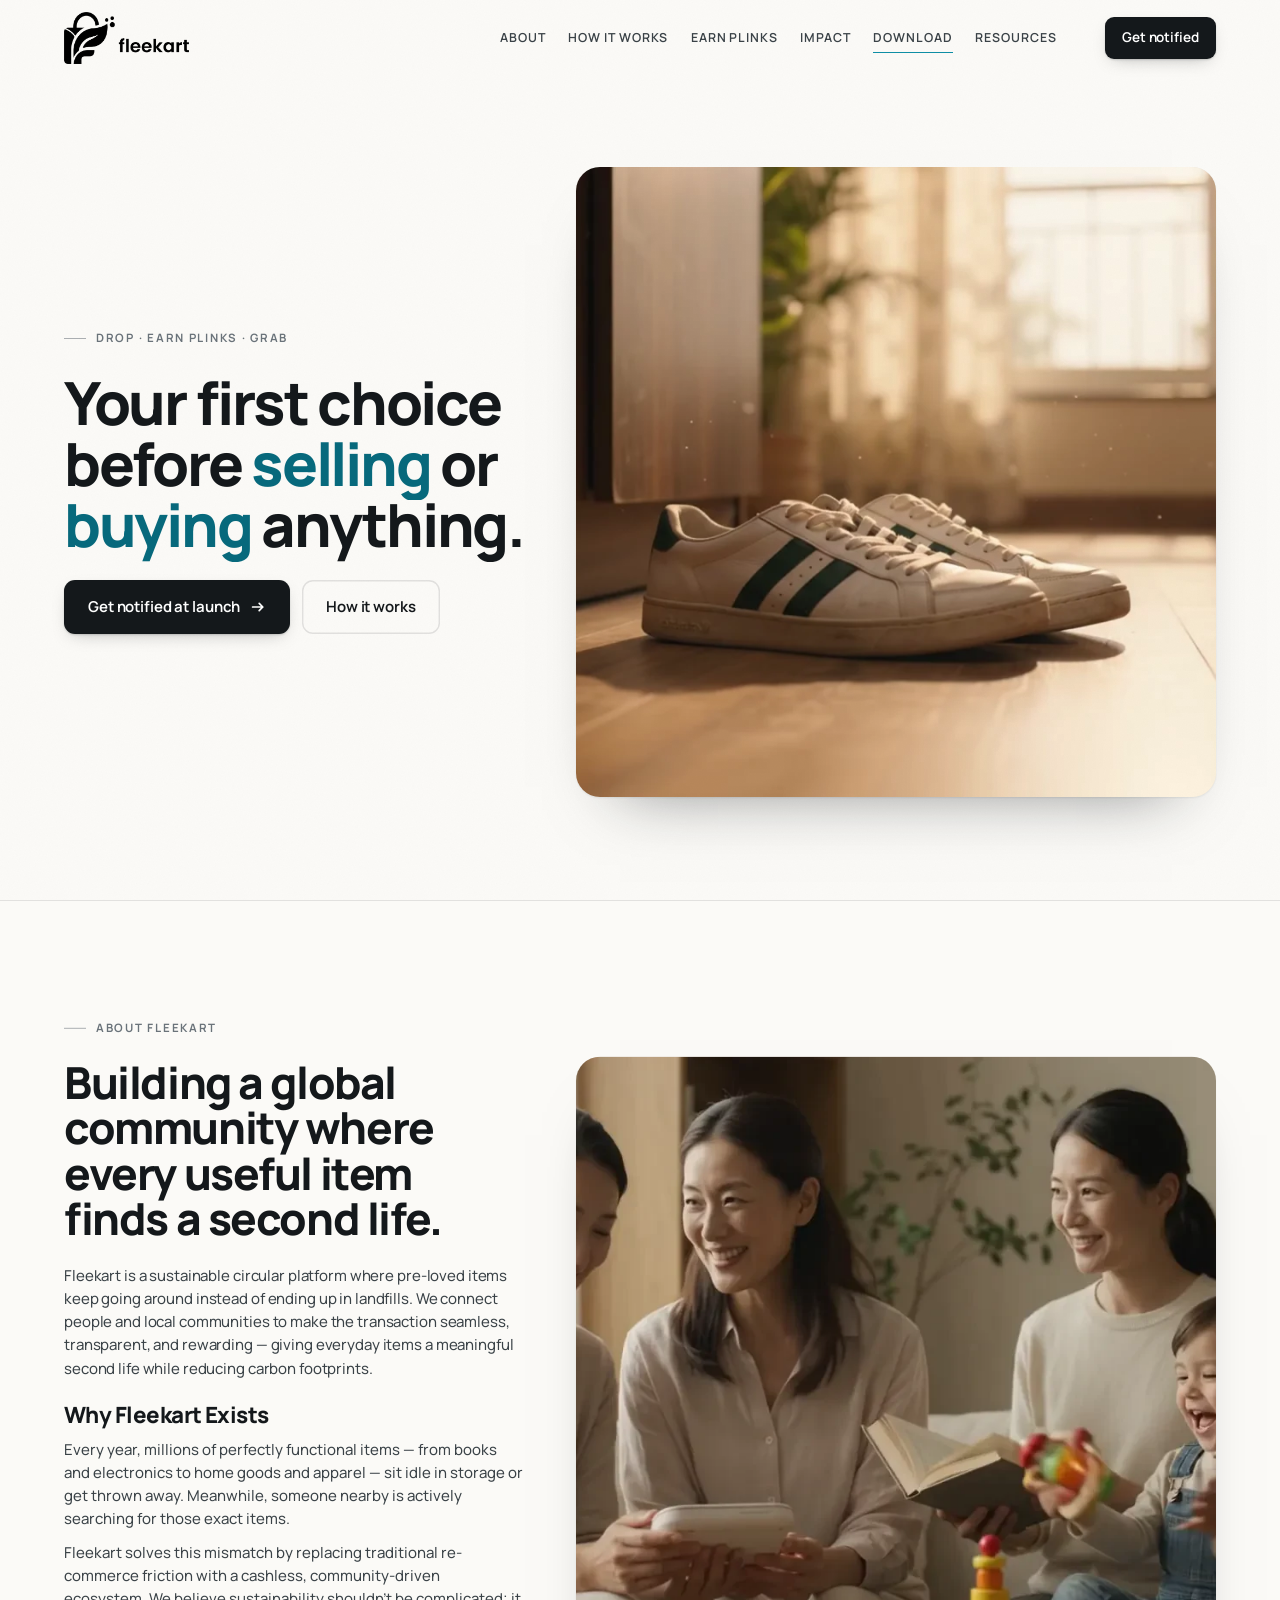
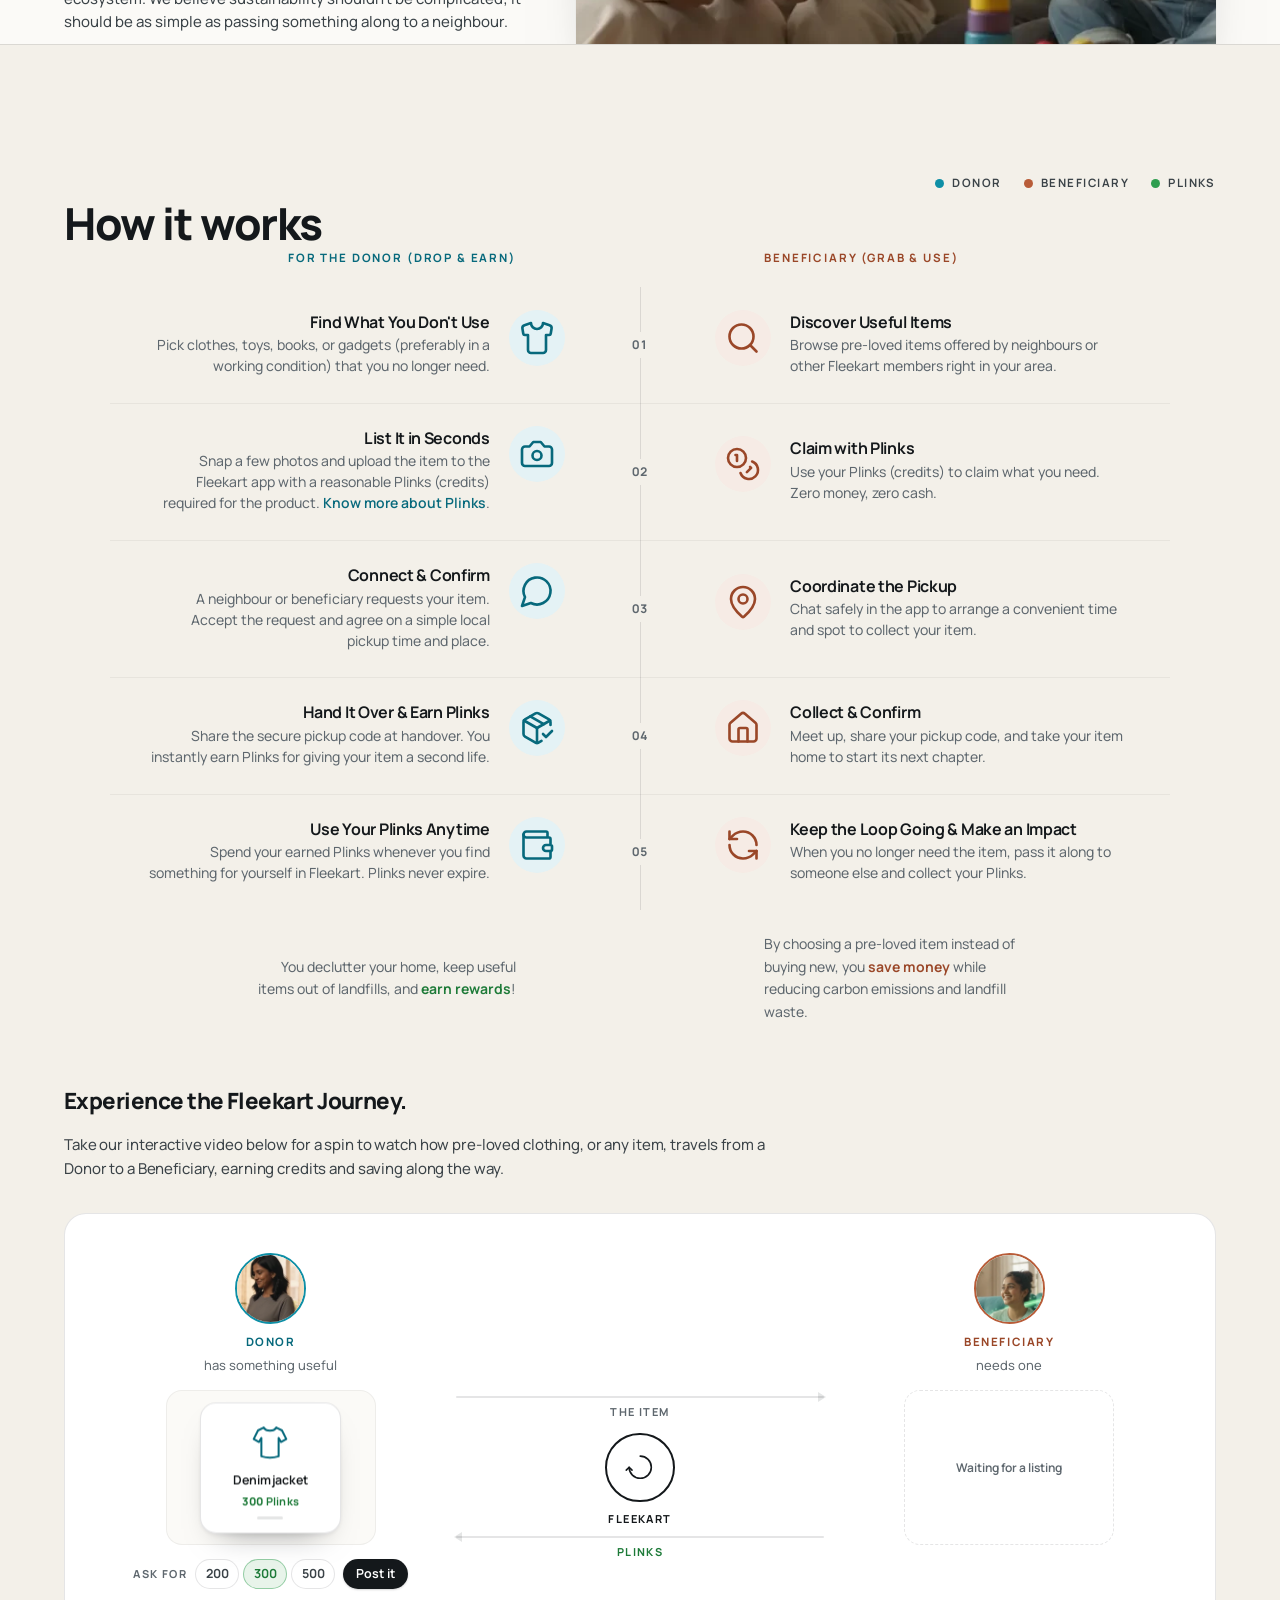
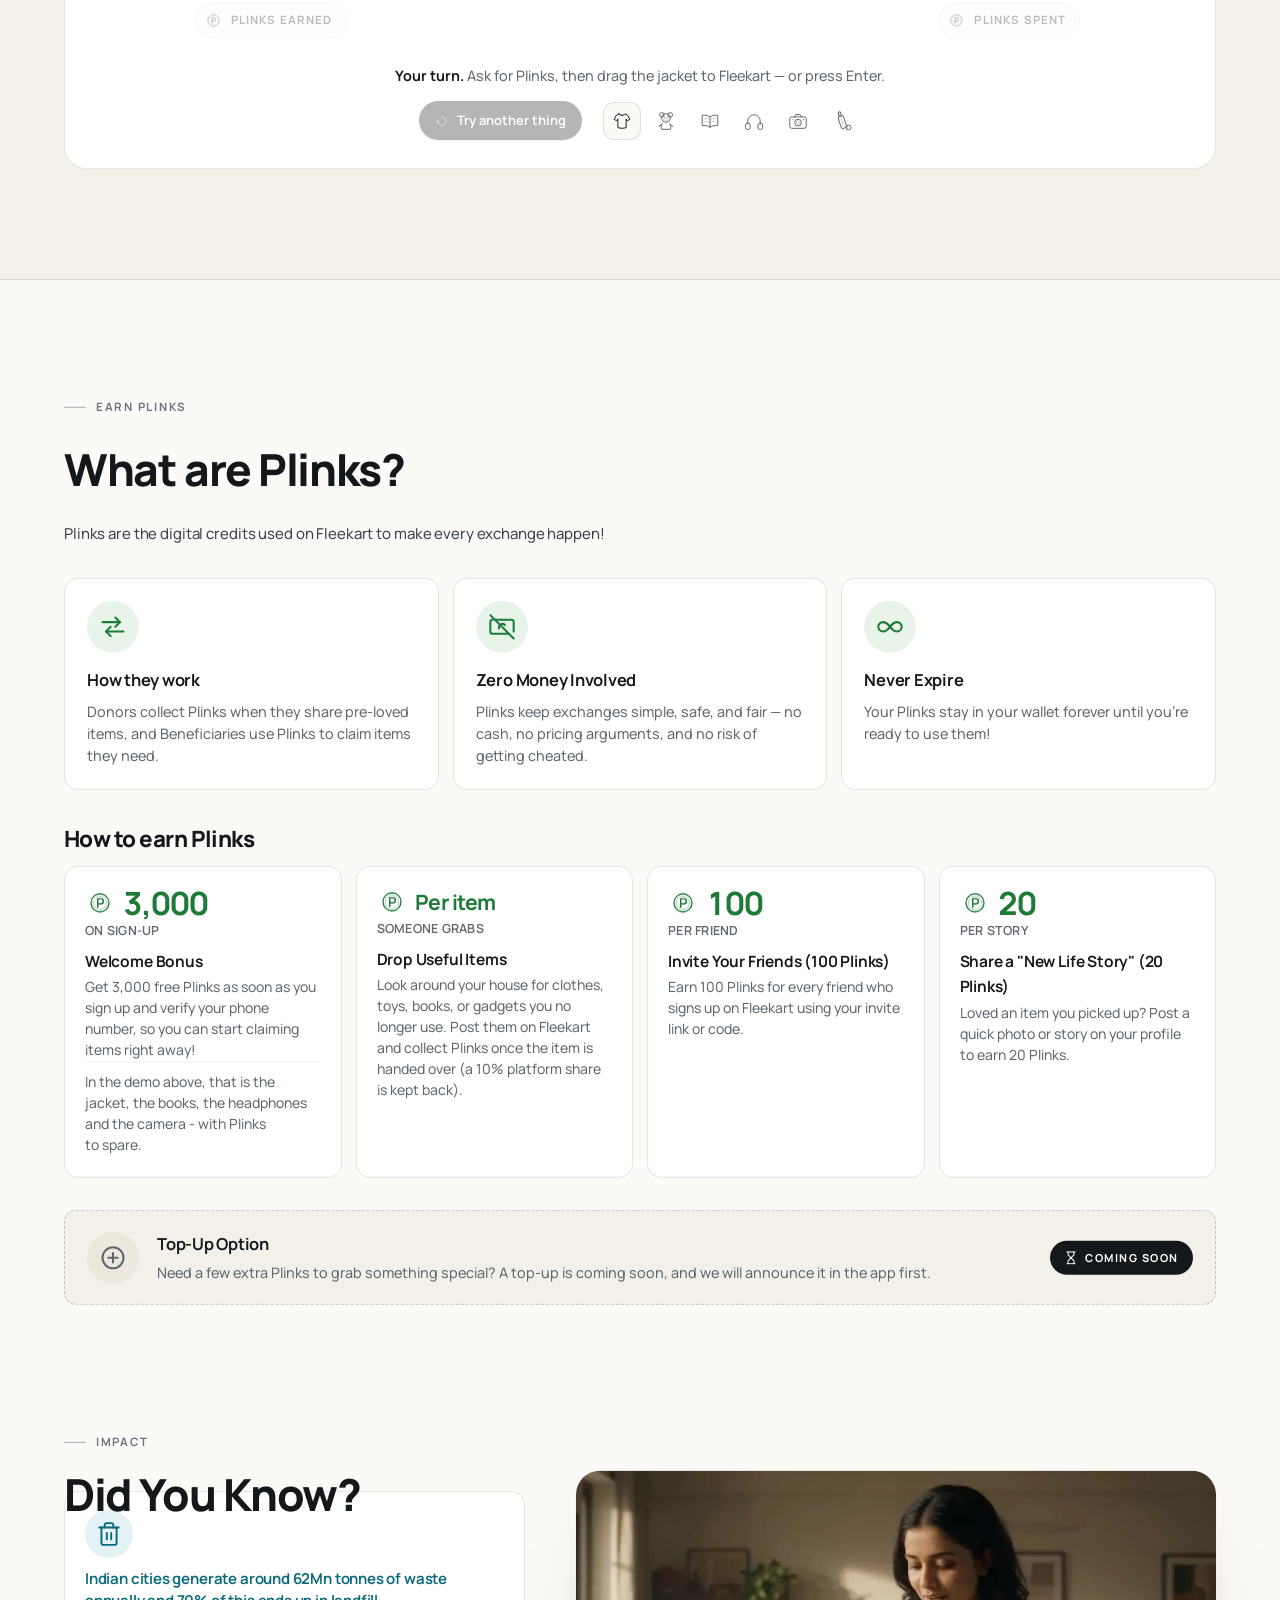
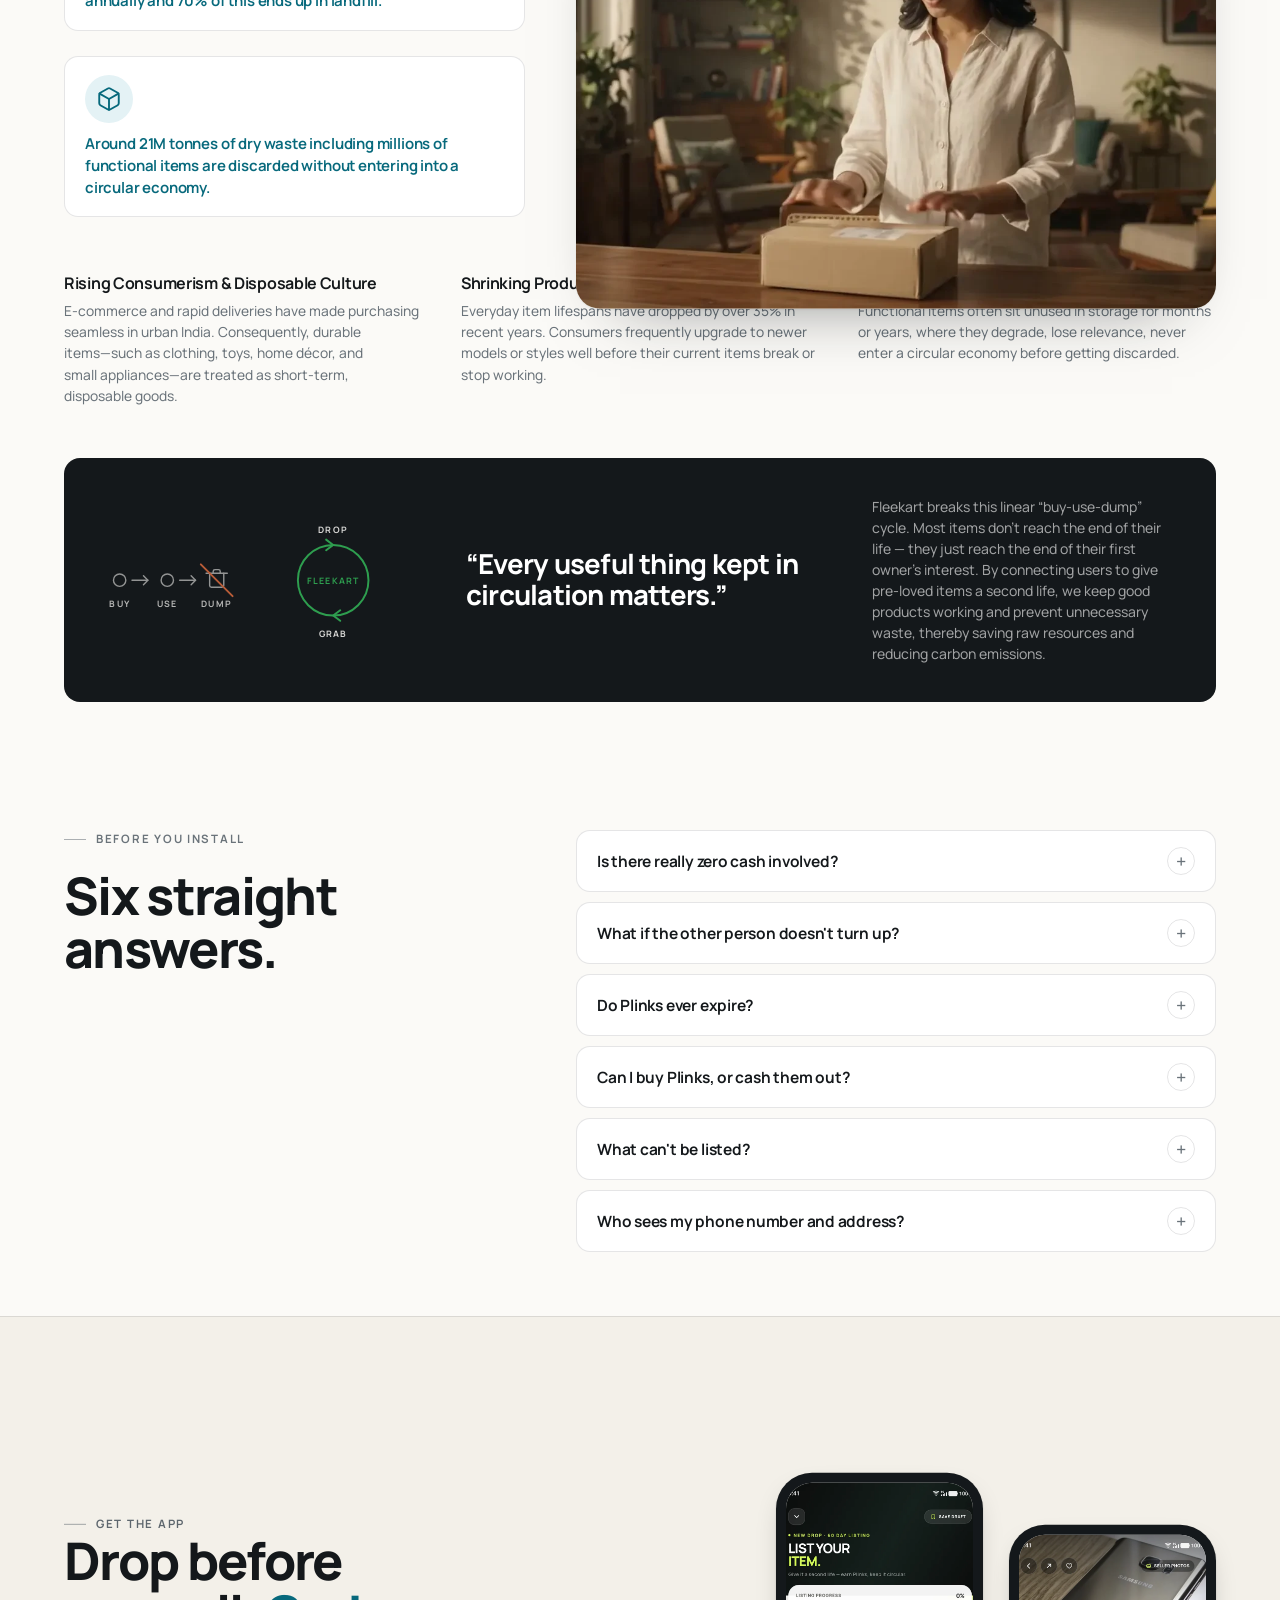
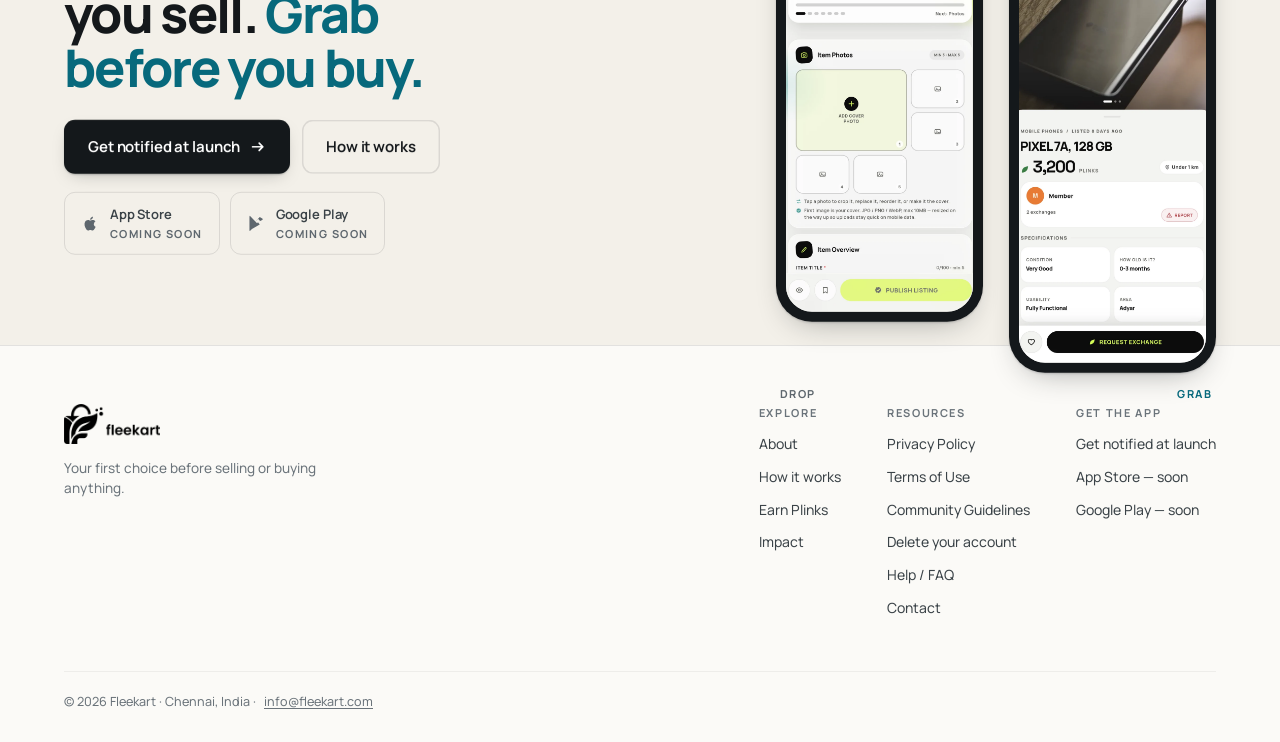
==== commit 43feb0ca: "Privacy v1.2: backups sentence (D360)" ====
--- a/index.html
+++ b/index.html
@@ -769,4 +769,4 @@
     <p class="wl__status" id="wlStatus" role="status" aria-live="polite"></p>
   </div>
 </dialog>
-</div><!--$--><!--/$--><script src="/assets/gsap.min.js?v=2d26f4c0" defer=""></script><script src="/assets/ScrollTrigger.min.js?v=489bcf6d" defer=""></script><script src="/assets/app.js?v=3f367631" defer=""></script><script src="/assets/section-motion.js?v=9591d0c6" defer=""></script><script src="/assets/waitlist.js?v=2d650d2c" defer=""></script><script src="/_next/static/chunks/3l04zcqx63h3y.js" id="_R_" async=""></script><script>(self.__next_f=self.__next_f||[]).push([0])</script><script>self.__next_f.push([1,"1:\"$Sreact.fragment\"\n2:I[39756,[\"/_next/static/chunks/3fntmmi971322.js\"],\"default\"]\n3:I[37457,[\"/_next/static/chunks/3fntmmi971322.js\"],\"default\"]\n7:I[68027,[\"/_next/static/chunks/3fntmmi971322.js\"],\"default\",1]\n:HL[\"/assets/Manrope.woff2\",\"font\",{\"crossOrigin\":\"anonymous\",\"type\":\"font/woff2\"}]\n:HL[\"/assets/v2.css?v=89feee09\",\"style\"]\n:HL[\"/assets/additions.css?v=dd776835\",\"style\"]\n4:Td504,\u003ca class=\"skip\" href=\"#main\"\u003eSkip to content\u003c/a\u003e\r\n\u003c!-- ══ INK ILLUSTRATION LIBRARY ══════════════════════════════════ --\u003e\r\n\u003csvg width=\"0\" height=\"0\" aria-hidden=\"true\" focusable=\"false\" style=\"position:absolute;pointer-events:none\"\u003e\r\n\u003cdefs\u003e\r\n  \u003cfilter id=\"fkInk\" x=\"-8%\" y=\"-8%\" width=\"116%\" height=\"116%\" color-interpolation-filters=\"sRGB\"\u003e\r\n    \u003cfeTurbulence type=\"fractalNoise\" baseFrequency=\"0.017\" numOctaves=\"3\" seed=\"9\" result=\"t\"/\u003e\r\n    \u003cfeDisplacementMap in=\"SourceGraphic\" in2=\"t\" scale=\"2.6\" xChannelSelector=\"R\" yChannelSelector=\"G\"/\u003e\r\n  \u003c/filter\u003e\r\n  \u003cfilter id=\"fkInkSoft\" x=\"-8%\" y=\"-8%\" width=\"116%\" height=\"116%\" color-interpolation-filters=\"sRGB\"\u003e\r\n    \u003cfeTurbulence type=\"fractalNoise\" baseFrequency=\"0.022\" numOctaves=\"2\" seed=\"4\" result=\"t\"/\u003e\r\n    \u003cfeDisplacementMap in=\"SourceGraphic\" in2=\"t\" scale=\"1.5\" xChannelSelector=\"R\" yChannelSelector=\"G\"/\u003e\r\n  \u003c/filter\u003e\r\n\r\n  \u003c!-- ── objects ───────────────────────────────────────────── --\u003e\r\n  \u003csymbol id=\"i-shirt\" viewBox=\"0 0 48 48\"\u003e\r\n    \u003cpath d=\"M17.5 8.5 11.5 11.5 7 20.5 12.5 23.5 15 19.4 15 38.5c6 1.8 12 1.8 18 0V19.4l2.5 4.1 5.5-3-4.5-9-6-3c-2.4 4.2-10.6 4.2-13 0Z\"\r\n      fill=\"none\" stroke=\"currentColor\" stroke-width=\"2.1\" stroke-linejoin=\"round\" stroke-linecap=\"round\"/\u003e\r\n    \u003cpath d=\"M17.5 8.5c2.4 4.2 10.6 4.2 13 0\" fill=\"none\" stroke=\"currentColor\" stroke-width=\"1.35\" opacity=\".5\" stroke-linecap=\"round\"/\u003e\r\n  \u003c/symbol\u003e\r\n\r\n  \u003csymbol id=\"i-toy\" viewBox=\"0 0 48 48\"\u003e\r\n    \u003ccircle cx=\"14.8\" cy=\"10.6\" r=\"5\" fill=\"none\" stroke=\"currentColor\" stroke-width=\"2.1\"/\u003e\r\n    \u003ccircle cx=\"33.2\" cy=\"10.6\" r=\"5\" fill=\"none\" stroke=\"currentColor\" stroke-width=\"2.1\"/\u003e\r\n    \u003ccircle cx=\"24\" cy=\"17.5\" r=\"9.4\" fill=\"none\" stroke=\"currentColor\" stroke-width=\"2.1\"/\u003e\r\n    \u003cellipse cx=\"24\" cy=\"20.6\" rx=\"4.4\" ry=\"3.2\" fill=\"none\" stroke=\"currentColor\" stroke-width=\"1.35\" opacity=\".6\"/\u003e\r\n    \u003ccircle cx=\"20.4\" cy=\"15.4\" r=\"1.15\" fill=\"currentColor\"/\u003e\u003ccircle cx=\"27.6\" cy=\"15.4\" r=\"1.15\" fill=\"currentColor\"/\u003e\r\n    \u003cpath d=\"M15.6 29.4c-2.6 3-2.9 9.4-1.2 12.8h19.2c1.7-3.4 1.4-9.8-1.2-12.8\" fill=\"none\" stroke=\"currentColor\" stroke-width=\"2.1\" stroke-linejoin=\"round\" stroke-linecap=\"round\"/\u003e\r\n    \u003cpath d=\"M15 31.6 8.6 35.4M33 31.6l6.4 3.8\" fill=\"none\" stroke=\"currentColor\" stroke-width=\"2.1\" stroke-linecap=\"round\"/\u003e\r\n  \u003c/symbol\u003e\r\n\r\n  \u003csymbol id=\"i-book\" viewBox=\"0 0 48 48\"\u003e\r\n    \u003cpath d=\"M24 15.4C18.6 11.4 12.6 10.6 7 11.6v22.6c5.6-1 11.6-.2 17 3.8 5.4-4 11.4-4.8 17-3.8V11.6c-5.6-1-11.6-.2-17 3.8Z\"\r\n      fill=\"none\" stroke=\"currentColor\" stroke-width=\"2.1\" stroke-linejoin=\"round\"/\u003e\r\n    \u003cpath d=\"M24 15.4V38\" fill=\"none\" stroke=\"currentColor\" stroke-width=\"2.1\"/\u003e\r\n    \u003cpath d=\"M11.8 18.6c3.2-.4 6.2 0 8.6 1.2M27.6 19.8c2.4-1.2 5.4-1.6 8.6-1.2M11.8 25c3.2-.4 6.2 0 8.6 1.2M27.6 26.2c2.4-1.2 5.4-1.6 8.6-1.2\"\r\n      fill=\"none\" stroke=\"currentColor\" stroke-width=\"1.35\" opacity=\".5\" stroke-linecap=\"round\"/\u003e\r\n  \u003c/symbol\u003e\r\n\r\n  \u003csymbol id=\"i-gadget\" viewBox=\"0 0 48 48\"\u003e\r\n    \u003cpath d=\"M10.4 30.6V24a13.6 13.6 0 0 1 27.2 0v6.6\" fill=\"none\" stroke=\"currentColor\" stroke-width=\"2.1\" stroke-linecap=\"round\"/\u003e\r\n    \u003crect x=\"5.4\" y=\"28.6\" width=\"10\" height=\"14\" rx=\"4.2\" fill=\"none\" stroke=\"currentColor\" stroke-width=\"2.1\"/\u003e\r\n    \u003crect x=\"32.6\" y=\"28.6\" width=\"10\" height=\"14\" rx=\"4.2\" fill=\"none\" stroke=\"currentColor\" stroke-width=\"2.1\"/\u003e\r\n  \u003c/symbol\u003e\r\n\r\n  \u003c!-- two more things to hand over (15 Sep, the founder's \"add more sample\r\n       products\") and a leaf for the carbon line — same 2.1 stroke, same\r\n       1.35/.5 detail lines as the four above, so the dots read as one set --\u003e\r\n  \u003csymbol id=\"i-camera\" viewBox=\"0 0 48 48\"\u003e\r\n    \u003crect x=\"6\" y=\"15\" width=\"36\" height=\"25\" rx=\"4.6\" fill=\"none\" stroke=\"currentColor\" stroke-width=\"2.1\"/\u003e\r\n    \u003cpath d=\"M16.6 15 19.4 9.8h9.2L31.4 15\" fill=\"none\" stroke=\"currentColor\" stroke-width=\"2.1\" stroke-linejoin=\"round\" stroke-linecap=\"round\"/\u003e\r\n    \u003ccircle cx=\"24\" cy=\"27.5\" r=\"7.2\" fill=\"none\" stroke=\"currentColor\" stroke-width=\"2.1\"/\u003e\r\n    \u003ccircle cx=\"24\" cy=\"27.5\" r=\"3.8\" fill=\"none\" stroke=\"currentColor\" stroke-width=\"1.35\" opacity=\".5\"/\u003e\r\n    \u003cpath d=\"M11.5 21h4\" fill=\"none\" stroke=\"currentColor\" stroke-width=\"1.35\" opacity=\".5\" stroke-linecap=\"round\"/\u003e\r\n    \u003ccircle cx=\"36.3\" cy=\"21\" r=\"1.4\" fill=\"currentColor\"/\u003e\r\n  \u003c/symbol\u003e\r\n\r\n  \u003csymbol id=\"i-bat\" viewBox=\"0 0 48 48\"\u003e\r\n    \u003cg transform=\"rotate(-18 24 24)\"\u003e\r\n      \u003crect x=\"21.4\" y=\"3.2\" width=\"5.2\" height=\"9.8\" rx=\"2.2\" fill=\"none\" stroke=\"currentColor\" stroke-width=\"2.1\"/\u003e\r\n      \u003cpath d=\"M18 17c0-2.4 1.5-4 3.6-4h4.8c2.1 0 3.6 1.6 3.6 4v18.4c0 2.8-2.1 4.8-4.8 4.8h-2.4c-2.7 0-4.8-2-4.8-4.8Z\" fill=\"none\" stroke=\"currentColor\" stroke-width=\"2.1\" stroke-linejoin=\"round\"/\u003e\r\n      \u003cpath d=\"M24 17.6v17.8M22.2 6.2h3.6M22.2 9.4h3.6\" fill=\"none\" stroke=\"currentColor\" stroke-width=\"1.35\" opacity=\".5\" stroke-linecap=\"round\"/\u003e\r\n    \u003c/g\u003e\r\n    \u003ccircle cx=\"38.4\" cy=\"38.2\" r=\"5.2\" fill=\"none\" stroke=\"currentColor\" stroke-width=\"2.1\"/\u003e\r\n    \u003cpath d=\"M35.4 34.8c2.4 2 2.4 4.8 0 6.8\" fill=\"none\" stroke=\"currentColor\" stroke-width=\"1.35\" opacity=\".5\" stroke-linecap=\"round\"/\u003e\r\n  \u003c/symbol\u003e\r\n\r\n  \u003csymbol id=\"i-leaf\" viewBox=\"0 0 48 48\"\u003e\r\n    \u003cpath d=\"M9 39C9 21.4 21.4 9 39 9c0 17.6-12.4 30-30 30Z\" fill=\"none\" stroke=\"currentColor\" stroke-width=\"2.1\" stroke-linejoin=\"round\"/\u003e\r\n    \u003cpath d=\"M9 39C15 31.4 22 24.4 30 18\" fill=\"none\" stroke=\"currentColor\" stroke-width=\"1.35\" opacity=\".5\" stroke-linecap=\"round\"/\u003e\r\n  \u003c/symbol\u003e\r\n\r\n  \u003csymbol id=\"i-plink\" viewBox=\"0 0 48 48\"\u003e\r\n    \u003ccircle cx=\"24\" cy=\"24\" r=\"14.4\" fill=\"none\" stroke=\"currentColor\" stroke-width=\"2.1\"/\u003e\r\n    \u003ccircle cx=\"24\" cy=\"24\" r=\"10.6\" fill=\"none\" stroke=\"currentColor\" stroke-width=\"1.2\" opacity=\".45\"/\u003e\r\n    \u003cpath d=\"M20.4 31V17.4h4.9a4.1 4.1 0 0 1 0 8.2h-4.9\" fill=\"none\" stroke=\"currentColor\" stroke-width=\"2.35\" stroke-linecap=\"round\" stroke-linejoin=\"round\"/\u003e\r\n  \u003c/symbol\u003e\r\n\r\n  \u003csymbol id=\"i-drop\" viewBox=\"0 0 48 48\"\u003e\r\n    \u003cpath d=\"M24 4v10M20.2 10.4 24 14.2l3.8-3.8\" fill=\"none\" stroke=\"currentColor\" stroke-width=\"2.1\" stroke-linecap=\"round\" stroke-linejoin=\"round\"/\u003e\r\n    \u003cpath d=\"M24 17.4 38 23.6v13.2L24 43l-14-6.2V23.6Z\" fill=\"none\" stroke=\"currentColor\" stroke-width=\"2.1\" stroke-linejoin=\"round\"/\u003e\r\n    \u003cpath d=\"M10 23.6 24 29.8l14-6.2M24 29.8V43\" fill=\"none\" stroke=\"currentColor\" stroke-width=\"1.35\" opacity=\".55\"/\u003e\r\n  \u003c/symbol\u003e\r\n\r\n  \u003csymbol id=\"i-verify\" viewBox=\"0 0 48 48\"\u003e\r\n    \u003cpath d=\"M22 6 35 11.8v12.4L22 30 9 24.2V11.8Z\" fill=\"none\" stroke=\"currentColor\" stroke-width=\"2.1\" stroke-linejoin=\"round\"/\u003e\r\n    \u003cpath d=\"M9 11.8 22 17.6l13-5.8M22 17.6V30\" fill=\"none\" stroke=\"currentColor\" stroke-width=\"1.35\" opacity=\".55\"/\u003e\r\n    \u003ccircle cx=\"32.5\" cy=\"33.5\" r=\"9\" fill=\"var(--card,#fff)\" stroke=\"currentColor\" stroke-width=\"2.1\"/\u003e\r\n    \u003cpath d=\"m28.4 33.6 3 3 5.2-6\" fill=\"none\" stroke=\"currentColor\" stroke-width=\"2.1\" stroke-linecap=\"round\" stroke-linejoin=\"round\"/\u003e\r\n  \u003c/symbol\u003e\r\n\r\n  \u003csymbol id=\"i-discover\" viewBox=\"0 0 48 48\"\u003e\r\n    \u003crect x=\"7\" y=\"7.5\" width=\"12.4\" height=\"12.4\" rx=\"3.4\" fill=\"none\" stroke=\"currentColor\" stroke-width=\"2.1\"/\u003e\r\n    \u003crect x=\"24.6\" y=\"7.5\" width=\"12.4\" height=\"12.4\" rx=\"3.4\" fill=\"none\" stroke=\"currentColor\" stroke-width=\"2.1\" opacity=\".5\"/\u003e\r\n    \u003crect x=\"7\" y=\"25.1\" width=\"12.4\" height=\"12.4\" rx=\"3.4\" fill=\"none\" stroke=\"currentColor\" stroke-width=\"2.1\" opacity=\".5\"/\u003e\r\n    \u003ccircle cx=\"32.2\" cy=\"31.6\" r=\"8.2\" fill=\"var(--card,#fff)\" stroke=\"currentColor\" stroke-width=\"2.1\"/\u003e\r\n    \u003cpath d=\"m38.4 37.6 4.4 4.4\" fill=\"none\" stroke=\"currentColor\" stroke-width=\"2.1\" stroke-linecap=\"round\"/\u003e\r\n  \u003c/symbol\u003e\r\n\r\n  \u003csymbol id=\"i-spend\" viewBox=\"0 0 48 48\"\u003e\r\n    \u003ccircle cx=\"19\" cy=\"27\" r=\"12.4\" fill=\"none\" stroke=\"currentColor\" stroke-width=\"2.1\"/\u003e\r\n    \u003cpath d=\"M15.9 33.2V21.4h4.3a3.6 3.6 0 0 1 0 7.2h-4.3\" fill=\"none\" stroke=\"currentColor\" stroke-width=\"2.2\" stroke-linecap=\"round\" stroke-linejoin=\"round\"/\u003e\r\n    \u003cpath d=\"M30.6 16.4 41.4 6.6M33.6 6h8v8\" fill=\"none\" stroke=\"currentColor\" stroke-width=\"2.1\" stroke-linecap=\"round\" stroke-linejoin=\"round\"/\u003e\r\n  \u003c/symbol\u003e\r\n\r\n  \u003csymbol id=\"i-receive\" viewBox=\"0 0 48 48\"\u003e\r\n    \u003cpath d=\"M28 42V10.4L42 6v36Z\" fill=\"none\" stroke=\"currentColor\" stroke-width=\"2.1\" stroke-linejoin=\"round\"/\u003e\r\n    \u003ccircle cx=\"32.4\" cy=\"25.4\" r=\"1.5\" fill=\"currentColor\"/\u003e\r\n    \u003crect x=\"5\" y=\"19\" width=\"13.4\" height=\"13.4\" rx=\"3\" fill=\"none\" stroke=\"currentColor\" stroke-width=\"2.1\"/\u003e\r\n    \u003cpath d=\"M20.4 25.7h6.2M23.4 22.4l3.4 3.3-3.4 3.3\" fill=\"none\" stroke=\"currentColor\" stroke-width=\"2.1\" stroke-linecap=\"round\" stroke-linejoin=\"round\"/\u003e\r\n  \u003c/symbol\u003e\r\n\r\n  \u003csymbol id=\"i-again\" viewBox=\"0 0 48 48\"\u003e\r\n    \u003crect x=\"16.4\" y=\"16.4\" width=\"15.2\" height=\"15.2\" rx=\"4\" fill=\"none\" stroke=\"currentColor\" stroke-width=\"2.1\"/\u003e\r\n    \u003cpath d=\"M24 9.4A14.6 14.6 0 1 1 9.4 24\" fill=\"none\" stroke=\"currentColor\" stroke-width=\"2.1\" stroke-linecap=\"round\"/\u003e\r\n    \u003cpath d=\"m5.6 27.8 3.8-3.8 3.8 3.8\" fill=\"none\" stroke=\"currentColor\" stroke-width=\"2.1\" stroke-linecap=\"round\" stroke-linejoin=\"round\"/\u003e\r\n  \u003c/symbol\u003e\r\n\r\n  \u003csymbol id=\"i-loop\" viewBox=\"0 0 48 48\"\u003e\r\n    \u003cpath d=\"M24 9.4A14.6 14.6 0 1 1 9.4 24\" fill=\"none\" stroke=\"currentColor\" stroke-width=\"2.1\" stroke-linecap=\"round\"/\u003e\r\n    \u003cpath d=\"m5.6 27.8 3.8-3.8 3.8 3.8\" fill=\"none\" stroke=\"currentColor\" stroke-width=\"2.1\" stroke-linecap=\"round\" stroke-linejoin=\"round\"/\u003e\r\n  \u003c/symbol\u003e\r\n\r\n  \u003csymbol id=\"i-check\" viewBox=\"0 0 24 24\"\u003e\r\n    \u003cpath d=\"m5 12.6 4.4 4.4L19 7\" fill=\"none\" stroke=\"currentColor\" stroke-width=\"2.2\" stroke-linecap=\"round\" stroke-linejoin=\"round\"/\u003e\r\n  \u003c/symbol\u003e\r\n\r\n  \u003csymbol id=\"i-bin\" viewBox=\"0 0 48 48\"\u003e\r\n    \u003cpath d=\"M12 16.6h24l-2.2 24.2H14.2Z\" fill=\"none\" stroke=\"currentColor\" stroke-width=\"2.1\" stroke-linejoin=\"round\"/\u003e\r\n    \u003cpath d=\"M8.6 16.6h30.8M19 16.6l1-5h8l1 5\" fill=\"none\" stroke=\"currentColor\" stroke-width=\"2.1\" stroke-linecap=\"round\" stroke-linejoin=\"round\"/\u003e\r\n    \u003cpath d=\"M20 23.4v10M28 23.4v10\" fill=\"none\" stroke=\"currentColor\" stroke-width=\"1.35\" opacity=\".5\" stroke-linecap=\"round\"/\u003e\r\n  \u003c/symbol\u003e\r\n\r\n  \u003csymbol id=\"l-shirt\" viewBox=\"0 0 24 24\"\u003e\u003cg fill=\"none\" stroke=\"currentColor\" stroke-width=\"1.75\" stroke-linecap=\"round\" stroke-linejoin=\"round\"\u003e\u003cpath d=\"M20.38 3.46 16 2a4 4 0 0 1-8 0L3.62 3.46a2 2 0 0 0-1.34 2.23l.58 3.47a1 1 0 0 0 .99.84H6v10c0 1.1.9 2 2 2h8a2 2 0 0 0 2-2V10h2.15a1 1 0 0 0 .99-.84l.58-3.47a2 2 0 0 0-1.34-2.23z\"/\u003e\u003c/g\u003e\u003c/symbol\u003e\r\n  \u003csymbol id=\"l-camera\" viewBox=\"0 0 24 24\"\u003e\u003cg fill=\"none\" stroke=\"currentColor\" stroke-width=\"1.75\" stroke-linecap=\"round\" stroke-linejoin=\"round\"\u003e\u003cpath d=\"M14.5 4h-5L7 7H4a2 2 0 0 0-2 2v9a2 2 0 0 0 2 2h16a2 2 0 0 0 2-2V9a2 2 0 0 0-2-2h-3l-2.5-3z\"/\u003e\u003ccircle cx=\"12\" cy=\"13\" r=\"3\"/\u003e\u003c/g\u003e\u003c/symbol\u003e\r\n  \u003csymbol id=\"l-message\" viewBox=\"0 0 24 24\"\u003e\u003cg fill=\"none\" stroke=\"currentColor\" stroke-width=\"1.75\" stroke-linecap=\"round\" stroke-linejoin=\"round\"\u003e\u003cpath d=\"M7.9 20A9 9 0 1 0 4 16.1L2 22Z\"/\u003e\u003c/g\u003e\u003c/symbol\u003e\r\n  \u003csymbol id=\"l-package-check\" viewBox=\"0 0 24 24\"\u003e\u003cg fill=\"none\" stroke=\"currentColor\" stroke-width=\"1.75\" stroke-linecap=\"round\" stroke-linejoin=\"round\"\u003e\u003cpath d=\"m16 16 2 2 4-4\"/\u003e\u003cpath d=\"M21 10V8a2 2 0 0 0-1-1.73l-7-4a2 2 0 0 0-2 0l-7 4A2 2 0 0 0 3 8v8a2 2 0 0 0 1 1.73l7 4a2 2 0 0 0 2 0l2-1.14\"/\u003e\u003cpath d=\"m7.5 4.27 9 5.15\"/\u003e\u003cpath d=\"M3.29 7 12 12l8.71-5\"/\u003e\u003cpath d=\"M12 22V12\"/\u003e\u003c/g\u003e\u003c/symbol\u003e\r\n  \u003csymbol id=\"l-wallet\" viewBox=\"0 0 24 24\"\u003e\u003cg fill=\"none\" stroke=\"currentColor\" stroke-width=\"1.75\" stroke-linecap=\"round\" stroke-linejoin=\"round\"\u003e\u003cpath d=\"M19 7V4a1 1 0 0 0-1-1H5a2 2 0 0 0 0 4h15a1 1 0 0 1 1 1v4h-3a2 2 0 0 0 0 4h3a1 1 0 0 0 1-1v-2a1 1 0 0 0-1-1\"/\u003e\u003cpath d=\"M3 5v14a2 2 0 0 0 2 2h15a1 1 0 0 0 1-1v-4\"/\u003e\u003c/g\u003e\u003c/symbol\u003e\r\n  \u003csymbol id=\"l-search\" viewBox=\"0 0 24 24\"\u003e\u003cg fill=\"none\" stroke=\"currentColor\" stroke-width=\"1.75\" stroke-linecap=\"round\" stroke-linejoin=\"round\"\u003e\u003ccircle cx=\"11\" cy=\"11\" r=\"8\"/\u003e\u003cpath d=\"m21 21-4.3-4.3\"/\u003e\u003c/g\u003e\u003c/symbol\u003e\r\n  \u003csymbol id=\"l-coins\" viewBox=\"0 0 24 24\"\u003e\u003cg fill=\"none\" stroke=\"currentColor\" stroke-width=\"1.75\" stroke-linecap=\"round\" stroke-linejoin=\"round\"\u003e\u003ccircle cx=\"8\" cy=\"8\" r=\"6\"/\u003e\u003cpath d=\"M18.09 10.37A6 6 0 1 1 10.34 18\"/\u003e\u003cpath d=\"M7 6h1v4\"/\u003e\u003cpath d=\"m16.71 13.88.7.71-2.82 2.82\"/\u003e\u003c/g\u003e\u003c/symbol\u003e\r\n  \u003csymbol id=\"l-map-pin\" viewBox=\"0 0 24 24\"\u003e\u003cg fill=\"none\" stroke=\"currentColor\" stroke-width=\"1.75\" stroke-linecap=\"round\" stroke-linejoin=\"round\"\u003e\u003cpath d=\"M20 10c0 4.993-5.539 10.193-7.399 11.799a1 1 0 0 1-1.202 0C9.539 20.193 4 14.993 4 10a8 8 0 0 1 16 0\"/\u003e\u003ccircle cx=\"12\" cy=\"10\" r=\"3\"/\u003e\u003c/g\u003e\u003c/symbol\u003e\r\n  \u003csymbol id=\"l-home\" viewBox=\"0 0 24 24\"\u003e\u003cg fill=\"none\" stroke=\"currentColor\" stroke-width=\"1.75\" stroke-linecap=\"round\" stroke-linejoin=\"round\"\u003e\u003cpath d=\"M15 21v-8a1 1 0 0 0-1-1h-4a1 1 0 0 0-1 1v8\"/\u003e\u003cpath d=\"M3 10a2 2 0 0 1 .709-1.528l7-5.999a2 2 0 0 1 2.582 0l7 5.999A2 2 0 0 1 21 10v9a2 2 0 0 1-2 2H5a2 2 0 0 1-2-2z\"/\u003e\u003c/g\u003e\u003c/symbol\u003e\r\n  \u003csymbol id=\"l-refresh\" viewBox=\"0 0 24 24\"\u003e\u003cg fill=\"none\" stroke=\"currentColor\" stroke-width=\"1.75\" stroke-linecap=\"round\" stroke-linejoin=\"round\"\u003e\u003cpath d=\"M21 12a9 9 0 0 0-9-9 9.75 9.75 0 0 0-6.74 2.74L3 8\"/\u003e\u003cpath d=\"M3 3v5h5\"/\u003e\u003cpath d=\"M3 12a9 9 0 0 0 9 9 9.75 9.75 0 0 0 6.74-2.74L21 16\"/\u003e\u003cpath d=\"M16 16h5v5\"/\u003e\u003c/g\u003e\u003c/symbol\u003e\r\n  \u003csymbol id=\"l-gift\" viewBox=\"0 0 24 24\"\u003e\u003cg fill=\"none\" stroke=\"currentColor\" stroke-width=\"1.75\" stroke-linecap=\"round\" stroke-linejoin=\"round\"\u003e\u003crect x=\"3\" y=\"8\" width=\"18\" height=\"4\" rx=\"1\"/\u003e\u003cpath d=\"M12 8v13\"/\u003e\u003cpath d=\"M19 12v7a2 2 0 0 1-2 2H7a2 2 0 0 1-2-2v-7\"/\u003e\u003cpath d=\"M7.5 8a2.5 2.5 0 0 1 0-5A4.8 8 0 0 1 12 8a4.8 8 0 0 1 4.5-5 2.5 2.5 0 0 1 0 5\"/\u003e\u003c/g\u003e\u003c/symbol\u003e\r\n  \u003csymbol id=\"l-bag\" viewBox=\"0 0 24 24\"\u003e\u003cg fill=\"none\" stroke=\"currentColor\" stroke-width=\"1.75\" stroke-linecap=\"round\" stroke-linejoin=\"round\"\u003e\u003cpath d=\"M6 2 3 6v14a2 2 0 0 0 2 2h14a2 2 0 0 0 2-2V6l-3-4Z\"/\u003e\u003cpath d=\"M3 6h18\"/\u003e\u003cpath d=\"M16 10a4 4 0 0 1-8 0\"/\u003e\u003c/g\u003e\u003c/symbol\u003e\r\n  \u003csymbol id=\"l-trash\" viewBox=\"0 0 24 24\"\u003e\u003cg fill=\"none\" stroke=\"currentColor\" stroke-width=\"1.75\" stroke-linecap=\"round\" stroke-linejoin=\"round\"\u003e\u003cpath d=\"M3 6h18\"/\u003e\u003cpath d=\"M19 6v14c0 1-1 2-2 2H7c-1 0-2-1-2-2V6\"/\u003e\u003cpath d=\"M8 6V4c0-1 1-2 2-2h4c1 0 2 1 2 2v2\"/\u003e\u003cpath d=\"M10 11v6\"/\u003e\u003cpath d=\"M14 11v6\"/\u003e\u003c/g\u003e\u003c/symbol\u003e\r\n  \u003csymbol id=\"l-layers\" viewBox=\"0 0 24 24\"\u003e\u003cg fill=\"none\" stroke=\"currentColor\" stroke-width=\"1.75\" stroke-linecap=\"round\" stroke-linejoin=\"round\"\u003e\u003cpath d=\"M12.83 2.18a2 2 0 0 0-1.66 0L2.6 6.08a1 1 0 0 0 0 1.83l8.58 3.91a2 2 0 0 0 1.66 0l8.58-3.9a1 1 0 0 0 0-1.83Z\"/\u003e\u003cpath d=\"m22 17.65-9.17 4.16a2 2 0 0 1-1.66 0L2 17.65\"/\u003e\u003cpath d=\"m22 12.65-9.17 4.16a2 2 0 0 1-1.66 0L2 12.65\"/\u003e\u003c/g\u003e\u003c/symbol\u003e\r\n  \u003csymbol id=\"l-box\" viewBox=\"0 0 24 24\"\u003e\u003cg fill=\"none\" stroke=\"currentColor\" stroke-width=\"1.75\" stroke-linecap=\"round\" stroke-linejoin=\"round\"\u003e\u003cpath d=\"M21 8a2 2 0 0 0-1-1.73l-7-4a2 2 0 0 0-2 0l-7 4A2 2 0 0 0 3 8v8a2 2 0 0 0 1 1.73l7 4a2 2 0 0 0 2 0l7-4A2 2 0 0 0 21 16Z\"/\u003e\u003cpath d=\"m3.3 7 8.7 5 8.7-5\"/\u003e\u003cpath d=\"M12 22V12\"/\u003e\u003c/g\u003e\u003c/symbol\u003e\r\n  \u003csymbol id=\"l-hourglass\" viewBox=\"0 0 24 24\"\u003e\u003cg fill=\"none\" stroke=\"currentColor\" stroke-width=\"1.75\" stroke-linecap=\"round\" stroke-linejoin=\"round\"\u003e\u003cpath d=\"M5 22h14\"/\u003e\u003cpath d=\"M5 2h14\"/\u003e\u003cpath d=\"M17 22v-4.172a2 2 0 0 0-.586-1.414L12 12l-4.414 4.414A2 2 0 0 0 7 17.828V22\"/\u003e\u003cpath d=\"M7 2v4.172a2 2 0 0 0 .586 1.414L12 12l4.414-4.414A2 2 0 0 0 17 6.172V2\"/\u003e\u003c/g\u003e\u003c/symbol\u003e\r\n  \u003csymbol id=\"l-swap\" viewBox=\"0 0 24 24\"\u003e\u003cg fill=\"none\" stroke=\"currentColor\" stroke-width=\"1.75\" stroke-linecap=\"round\" stroke-linejoin=\"round\"\u003e\u003cpath d=\"M3 8h15\"/\u003e\u003cpath d=\"m14 4 4 4-4 4\"/\u003e\u003cpath d=\"M21 16H6\"/\u003e\u003cpath d=\"m10 12-4 4 4 4\"/\u003e\u003c/g\u003e\u003c/symbol\u003e\r\n  \u003csymbol id=\"l-no-cash\" viewBox=\"0 0 24 24\"\u003e\u003cg fill=\"none\" stroke=\"currentColor\" stroke-width=\"1.75\" stroke-linecap=\"round\" stroke-linejoin=\"round\"\u003e\u003cpath d=\"M6 6h14a2 2 0 0 1 2 2v8\"/\u003e\u003cpath d=\"M18 18H4a2 2 0 0 1-2-2V8a2 2 0 0 1 2-2\"/\u003e\u003cpath d=\"M14.5 10.5A3 3 0 0 0 9.5 13.5\"/\u003e\u003cpath d=\"m2 2 20 20\"/\u003e\u003c/g\u003e\u003c/symbol\u003e\r\n  \u003csymbol id=\"l-infinity\" viewBox=\"0 0 24 24\"\u003e\u003cg fill=\"none\" stroke=\"currentColor\" stroke-width=\"1.75\" stroke-linecap=\"round\" stroke-linejoin=\"round\"\u003e\u003cpath d=\"M12 12c-2-2.67-4-4-6-4a4 4 0 1 0 0 8c2 0 4-1.33 6-4Zm0 0c2 2.67 4 4 6 4a4 4 0 0 0 0-8c-2 0-4 1.33-6 4Z\"/\u003e\u003c/g\u003e\u003c/symbol\u003e\r\n  \u003csymbol id=\"l-top-up\" viewBox=\"0 0 24 24\"\u003e\u003cg fill=\"none\" stroke=\"currentColor\" stroke-width=\"1.75\" stroke-linecap=\"round\" stroke-linejoin=\"round\"\u003e\u003ccircle cx=\"12\" cy=\"12\" r=\"9\"/\u003e\u003cpath d=\"M12 8v8\"/\u003e\u003cpath d=\"M8 12h8\"/\u003e\u003c/g\u003e\u003c/symbol\u003e\r\n\u003c/defs\u003e\r\n\u003c/svg\u003e\r\n\r\n\u003c!-- ══ NAVIGATION ═══════════════════════════════════════════════ --\u003e\r\n\u003cheader class=\"nav\" id=\"nav\"\u003e\r\n  \u003cdiv class=\"nav__in\"\u003e\r\n    \u003ca class=\"nav__logo\" href=\"#top\" aria-label=\"Fleekart — home\"\u003e\r\n      \u003cimg src=\"/assets/logo.webp\" alt=\"Fleekart\" width=\"440\" height=\"183\" fetchpriority=\"high\" decoding=\"async\"\u003e\r\n    \u003c/a\u003e\r\n    \u003cnav class=\"nav__links\" aria-label=\"Primary\"\u003e\r\n      \u003ca href=\"#about\"\u003eAbout\u003c/a\u003e\r\n      \u003ca href=\"#how\"\u003eHow it works\u003c/a\u003e\r\n      \u003ca href=\"#plinks\"\u003eEarn Plinks\u003c/a\u003e\r\n      \u003ca href=\"#impact\"\u003eImpact\u003c/a\u003e\r\n      \u003ca href=\"#download\"\u003eDownload\u003c/a\u003e\r\n      \u003ca href=\"#resources\"\u003eResources\u003c/a\u003e\r\n    \u003c/nav\u003e\r\n    \u003ca class=\"btn btn--sm nav__cta\" data-waitlist href=\"mailto:info@fleekart.com?subject=Notify%20me%20when%20Fleekart%20launches\u0026body=Hi%20Fleekart%2C%0A%0APlease%20let%20me%20know%20when%20the%20app%20launches.%0A%0AMy%20area%3A%20\"\u003eGet notified\u003c/a\u003e\r\n    \u003cbutton class=\"burger\" id=\"burger\" aria-expanded=\"false\" aria-controls=\"mnav\" aria-label=\"Open menu\"\u003e\r\n      \u003cspan\u003e\u003c/span\u003e\u003cspan\u003e\u003c/span\u003e\r\n    \u003c/button\u003e\r\n  \u003c/div\u003e\r\n\u003c/header\u003e\r\n\r\n\u003cdiv class=\"mnav\" id=\"mnav\" inert\u003e\r\n  \u003cnav aria-label=\"Primary mobile\"\u003e\r\n    \u003ca href=\"#about\"\u003eAbout \u003cspan\u003e01\u003c/span\u003e\u003c/a\u003e\r\n    \u003ca href=\"#how\"\u003eHow it works \u003cspan\u003e02\u003c/span\u003e\u003c/a\u003e\r\n    \u003ca href=\"#plinks\"\u003eEarn Plinks \u003cspan\u003e03\u003c/span\u003e\u003c/a\u003e\r\n    \u003ca href=\"#impact\"\u003eImpact \u003cspan\u003e04\u003c/span\u003e\u003c/a\u003e\r\n    \u003ca href=\"#download\"\u003eDownload \u003cspan\u003e05\u003c/span\u003e\u003c/a\u003e\r\n    \u003ca href=\"#resources\"\u003eResources \u003cspan\u003e06\u003c/span\u003e\u003c/a\u003e\r\n  \u003c/nav\u003e\r\n  \u003ca class=\"btn\" data-waitlist href=\"mailto:info@fleekart.com?subject=Notify%20me%20when%20Fleekart%20launches\u0026body=Hi%20Fleekart%2C%0A%0APlease%20let%20me%20know%20when%20the%20app%20launches.%0A%0AMy%20area%3A%20\"\u003eGet notified at launch\u003c/a\u003e\r\n\u003c/div\u003e\r\n\r\n\u003cmain id=\"main\"\u003e\r\n\r\n\u003c!-- ══ HERO ═════════════════════════════════════════════════════ --\u003e\r\n\u003csection class=\"hero\" id=\"top\"\u003e\r\n  \u003cdiv class=\"wrap hero__grid\"\u003e\r\n\r\n    \u003cdiv class=\"hero__copy\"\u003e\r\n      \u003cp class=\"eyebrow\" id=\"heroBrow\"\u003eDrop · Earn Plinks · Grab\u003c/p\u003e\r\n      \u003ch1 class=\"d1\" id=\"heroH1\"\u003e\r\n        \u003cspan class=\"ln\"\u003e\u003cspan\u003eYour first choice\u003c/span\u003e\u003c/span\u003e\r\n        \u003cspan class=\"ln\"\u003e\u003cspan\u003ebefore \u003cem\u003eselling\u003c/em\u003e or\u003c/span\u003e\u003c/span\u003e\r\n        \u003cspan class=\"ln\"\u003e\u003cspan\u003e\u003cem\u003ebuying\u003c/em\u003e anything.\u003c/span\u003e\u003c/span\u003e\r\n      \u003c/h1\u003e\r\n      \u003cdiv class=\"hero__cta\" id=\"heroCta\"\u003e\r\n        \u003ca class=\"btn\" data-waitlist href=\"mailto:info@fleekart.com?subject=Notify%20me%20when%20Fleekart%20launches\u0026body=Hi%20Fleekart%2C%0A%0APlease%20let%20me%20know%20when%20the%20app%20launches.%0A%0AMy%20area%3A%20\"\u003eGet notified at launch \u003csvg class=\"ar\" width=\"16\" height=\"16\" viewBox=\"0 0 16 16\" aria-hidden=\"true\" fill=\"none\" stroke=\"currentColor\" stroke-width=\"1.7\" stroke-linecap=\"round\" stroke-linejoin=\"round\"\u003e\u003cpath d=\"M2.6 8h10.2M9.2 4.4 12.8 8l-3.6 3.6\"/\u003e\u003c/svg\u003e\u003c/a\u003e\r\n        \u003ca class=\"btn btn--ghost\" href=\"#how\"\u003eHow it works\u003c/a\u003e\r\n      \u003c/div\u003e\r\n    \u003c/div\u003e\r\n\r\n    \u003c!-- circulation stage --\u003e\r\n    \u003cdiv class=\"stage\" id=\"heroStage\"\u003e\r\n      \u003cfigure class=\"shot shot--reel\" id=\"heroShot\"\u003e\r\n        \u003cdiv class=\"shot__frame\"\u003e\r\n          \u003cvideo class=\"shot__reel\" autoplay muted loop playsinline preload=\"auto\" poster=\"/assets/hero-fleekart.webp\"\r\n                 aria-label=\"A pair of worn sneakers left by the door, carried out through the neighbourhood, and given a second life with someone else\"\r\n                 data-inview\u003e\r\n            \u003csource src=\"/assets/hero-fleekart.mp4\" type=\"video/mp4\"\u003e\r\n          \u003c/video\u003e\r\n        \u003c/div\u003e\r\n\r\n      \u003c/figure\u003e\r\n    \u003c/div\u003e\r\n  \u003c/div\u003e\r\n\u003c/section\u003e\r\n\r\n\u003chr class=\"hr\"\u003e\r\n\r\n\u003c!-- ══ ABOUT ════════════════════════════════════════════════════ --\u003e\r\n\u003csection class=\"sec about\" id=\"about\" aria-labelledby=\"aboutH\"\u003e\r\n  \u003cdiv class=\"wrap about__grid\"\u003e\r\n    \u003cdiv class=\"about__body\"\u003e\r\n      \u003cp class=\"eyebrow rv\"\u003eAbout Fleekart\u003c/p\u003e\r\n      \u003ch2 class=\"d2 rv\" id=\"aboutH\"\u003eBuilding a global community where every useful item finds a second life.\u003c/h2\u003e\r\n      \u003cp class=\"lead rv\"\u003eFleekart is a sustainable circular platform where pre-loved items keep going around instead of ending up in landfills. We connect people and local communities to make the transaction seamless, transparent, and rewarding — giving everyday items a meaningful second life while reducing carbon footprints.\u003c/p\u003e\r\n      \u003cdiv class=\"about__why rv\"\u003e\r\n        \u003ch3 class=\"d3\"\u003eWhy Fleekart Exists\u003c/h3\u003e\r\n        \u003cp\u003eEvery year, millions of perfectly functional items — from books and electronics to home goods and apparel — sit idle in storage or get thrown away. Meanwhile, someone nearby is actively searching for those exact items.\u003c/p\u003e\r\n        \u003cp\u003eFleekart solves this mismatch by replacing traditional re-commerce friction with a cashless, community-driven ecosystem. We believe sustainability shouldn't be complicated; it should be as simple as passing something along to a neighbour.\u003c/p\u003e\r\n      \u003c/div\u003e\r\n    \u003c/div\u003e\r\n\r\n    \u003c!-- the About clip: right of the copy on a desktop, under it on a phone (client, 18 Sep + 21 Sep) --\u003e\r\n    \u003cdiv class=\"stage rv\"\u003e\r\n      \u003cfigure class=\"shot shot--about\"\u003e\r\n        \u003cdiv class=\"shot__frame\"\u003e\r\n          \u003cvideo class=\"shot__reel\" muted loop playsinline preload=\"none\" poster=\"/assets/about-sharing.webp\"\r\n                 aria-label=\"A pair of headphones on a desk, a book returned to a shelf, and a box passed from one person to another\"\r\n                 data-inview\u003e\r\n            \u003csource src=\"/assets/about-sharing.mp4\" type=\"video/mp4\"\u003e\r\n          \u003c/video\u003e\r\n        \u003c/div\u003e\r\n      \u003c/figure\u003e\r\n    \u003c/div\u003e\r\n  \u003c/div\u003e\r\n\u003c/section\u003e\r\n\r\n\u003c!-- ══ HOW IT WORKS ═════════════════════════════════════════════ --\u003e\r\n\u003csection class=\"sec how\" id=\"how\" aria-labelledby=\"howH\"\u003e\r\n  \u003cdiv class=\"wrap\"\u003e\r\n    \u003cdiv class=\"how__head\"\u003e\r\n      \u003cdiv class=\"sec-head\"\u003e\r\n        \u003cp class=\"eyebrow rv\"\u003eHow it works\u003c/p\u003e\r\n        \u003ch2 class=\"d2 rv\" id=\"howH\"\u003eHow it works\u003c/h2\u003e\r\n      \u003c/div\u003e\r\n      \u003cdiv class=\"how__legend rv\"\u003e\r\n        \u003cspan\u003e\u003ci style=\"background:var(--teal)\"\u003e\u003c/i\u003e Donor\u003c/span\u003e\r\n        \u003cspan\u003e\u003ci style=\"background:var(--clay)\"\u003e\u003c/i\u003e Beneficiary\u003c/span\u003e\r\n        \u003cspan\u003e\u003ci style=\"background:var(--green)\"\u003e\u003c/i\u003e Plinks\u003c/span\u003e\r\n      \u003c/div\u003e\r\n    \u003c/div\u003e\r\n\r\n    \u003c!-- the two sides of one handover --\u003e\r\n    \u003cdiv class=\"ladder rv\" id=\"ladder\"\u003e\r\n      \u003cdiv class=\"ladder__head\"\u003e\r\n        \u003cdiv class=\"ladder__role ladder__role--donor\"\u003e\r\n          \u003cspan class=\"flow__label\"\u003eFor the Donor (Drop \u0026amp; Earn)\u003c/span\u003e\r\n        \u003c/div\u003e\r\n        \u003cdiv aria-hidden=\"true\"\u003e\u003c/div\u003e\r\n        \u003cdiv class=\"ladder__role ladder__role--ben\"\u003e\r\n          \u003cspan class=\"flow__label\"\u003eBeneficiary (Grab \u0026amp; Use)\u003c/span\u003e\r\n        \u003c/div\u003e\r\n      \u003c/div\u003e\r\n\r\n      \u003col class=\"ladder__rows\" id=\"ladderRows\"\u003e\r\n      \u003cli class=\"rung\"\u003e\r\n        \u003cdiv class=\"rung__side rung__side--donor\"\u003e\r\n          \u003cspan class=\"rung__ico\"\u003e\u003csvg viewBox=\"0 0 24 24\" aria-hidden=\"true\"\u003e\u003cuse href=\"#l-shirt\"/\u003e\u003c/svg\u003e\u003c/span\u003e\r\n          \u003cdiv class=\"rung__txt\"\u003e\r\n            \u003cspan class=\"rung__tag\"\u003eDonor\u003c/span\u003e\r\n            \u003ch3\u003eFind What You Don't Use\u003c/h3\u003e\r\n            \u003cp\u003ePick clothes, toys, books, or gadgets (preferably in a working condition) that you no longer need.\u003c/p\u003e\r\n          \u003c/div\u003e\r\n        \u003c/div\u003e\r\n        \u003cdiv class=\"rung__node\" aria-hidden=\"true\"\u003e01\u003c/div\u003e\r\n        \u003cdiv class=\"rung__side rung__side--ben\"\u003e\r\n          \u003cspan class=\"rung__ico\"\u003e\u003csvg viewBox=\"0 0 24 24\" aria-hidden=\"true\"\u003e\u003cuse href=\"#l-search\"/\u003e\u003c/svg\u003e\u003c/span\u003e\r\n          \u003cdiv class=\"rung__txt\"\u003e\r\n            \u003cspan class=\"rung__tag\"\u003eBeneficiary\u003c/span\u003e\r\n            \u003ch3\u003eDiscover Useful Items\u003c/h3\u003e\r\n            \u003cp\u003eBrowse pre-loved items offered by neighbours or other Fleekart members right in your area.\u003c/p\u003e\r\n          \u003c/div\u003e\r\n        \u003c/div\u003e\r\n      \u003c/li\u003e\r\n      \u003cli class=\"rung\"\u003e\r\n        \u003cdiv class=\"rung__side rung__side--donor\"\u003e\r\n          \u003cspan class=\"rung__ico\"\u003e\u003csvg viewBox=\"0 0 24 24\" aria-hidden=\"true\"\u003e\u003cuse href=\"#l-camera\"/\u003e\u003c/svg\u003e\u003c/span\u003e\r\n          \u003cdiv class=\"rung__txt\"\u003e\r\n            \u003cspan class=\"rung__tag\"\u003eDonor\u003c/span\u003e\r\n            \u003ch3\u003eList It in Seconds\u003c/h3\u003e\r\n            \u003cp\u003eSnap a few photos and upload the item to the Fleekart app with a reasonable Plinks (credits) required for the product. \u003ca class=\"tlink\" href=\"#plinks\"\u003eKnow more about Plinks\u003c/a\u003e.\u003c/p\u003e\r\n          \u003c/div\u003e\r\n        \u003c/div\u003e\r\n        \u003cdiv class=\"rung__node\" aria-hidden=\"true\"\u003e02\u003c/div\u003e\r\n        \u003cdiv class=\"rung__side rung__side--ben\"\u003e\r\n          \u003cspan class=\"rung__ico\"\u003e\u003csvg viewBox=\"0 0 24 24\" aria-hidden=\"true\"\u003e\u003cuse href=\"#l-coins\"/\u003e\u003c/svg\u003e\u003c/span\u003e\r\n          \u003cdiv class=\"rung__txt\"\u003e\r\n            \u003cspan class=\"rung__tag\"\u003eBeneficiary\u003c/span\u003e\r\n            \u003ch3\u003eClaim with Plinks\u003c/h3\u003e\r\n            \u003cp\u003eUse your Plinks (credits) to claim what you need. Zero money, zero cash.\u003c/p\u003e\r\n          \u003c/div\u003e\r\n        \u003c/div\u003e\r\n      \u003c/li\u003e\r\n      \u003cli class=\"rung\"\u003e\r\n        \u003cdiv class=\"rung__side rung__side--donor\"\u003e\r\n          \u003cspan class=\"rung__ico\"\u003e\u003csvg viewBox=\"0 0 24 24\" aria-hidden=\"true\"\u003e\u003cuse href=\"#l-message\"/\u003e\u003c/svg\u003e\u003c/span\u003e\r\n          \u003cdiv class=\"rung__txt\"\u003e\r\n            \u003cspan class=\"rung__tag\"\u003eDonor\u003c/span\u003e\r\n            \u003ch3\u003eConnect \u0026amp; Confirm\u003c/h3\u003e\r\n            \u003cp\u003eA neighbour or beneficiary requests your item. Accept the request and agree on a simple local pickup time and place.\u003c/p\u003e\r\n          \u003c/div\u003e\r\n        \u003c/div\u003e\r\n        \u003cdiv class=\"rung__node\" aria-hidden=\"true\"\u003e03\u003c/div\u003e\r\n        \u003cdiv class=\"rung__side rung__side--ben\"\u003e\r\n          \u003cspan class=\"rung__ico\"\u003e\u003csvg viewBox=\"0 0 24 24\" aria-hidden=\"true\"\u003e\u003cuse href=\"#l-map-pin\"/\u003e\u003c/svg\u003e\u003c/span\u003e\r\n          \u003cdiv class=\"rung__txt\"\u003e\r\n            \u003cspan class=\"rung__tag\"\u003eBeneficiary\u003c/span\u003e\r\n            \u003ch3\u003eCoordinate the Pickup\u003c/h3\u003e\r\n            \u003cp\u003eChat safely in the app to arrange a convenient time and spot to collect your item.\u003c/p\u003e\r\n          \u003c/div\u003e\r\n        \u003c/div\u003e\r\n      \u003c/li\u003e\r\n      \u003cli class=\"rung\"\u003e\r\n        \u003cdiv class=\"rung__side rung__side--donor\"\u003e\r\n          \u003cspan class=\"rung__ico\"\u003e\u003csvg viewBox=\"0 0 24 24\" aria-hidden=\"true\"\u003e\u003cuse href=\"#l-package-check\"/\u003e\u003c/svg\u003e\u003c/span\u003e\r\n          \u003cdiv class=\"rung__txt\"\u003e\r\n            \u003cspan class=\"rung__tag\"\u003eDonor\u003c/span\u003e\r\n            \u003ch3\u003eHand It Over \u0026amp; Earn Plinks\u003c/h3\u003e\r\n            \u003cp\u003eShare the secure pickup code at handover. You instantly earn Plinks for giving your item a second life.\u003c/p\u003e\r\n          \u003c/div\u003e\r\n        \u003c/div\u003e\r\n        \u003cdiv class=\"rung__node\" aria-hidden=\"true\"\u003e04\u003c/div\u003e\r\n        \u003cdiv class=\"rung__side rung__side--ben\"\u003e\r\n          \u003cspan class=\"rung__ico\"\u003e\u003csvg viewBox=\"0 0 24 24\" aria-hidden=\"true\"\u003e\u003cuse href=\"#l-home\"/\u003e\u003c/svg\u003e\u003c/span\u003e\r\n          \u003cdiv class=\"rung__txt\"\u003e\r\n            \u003cspan class=\"rung__tag\"\u003eBeneficiary\u003c/span\u003e\r\n            \u003ch3\u003eCollect \u0026amp; Confirm\u003c/h3\u003e\r\n            \u003cp\u003eMeet up, share your pickup code, and take your item home to start its next chapter.\u003c/p\u003e\r\n          \u003c/div\u003e\r\n        \u003c/div\u003e\r\n      \u003c/li\u003e\r\n      \u003cli class=\"rung\"\u003e\r\n        \u003cdiv class=\"rung__side rung__side--donor\"\u003e\r\n          \u003cspan class=\"rung__ico\"\u003e\u003csvg viewBox=\"0 0 24 24\" aria-hidden=\"true\"\u003e\u003cuse href=\"#l-wallet\"/\u003e\u003c/svg\u003e\u003c/span\u003e\r\n          \u003cdiv class=\"rung__txt\"\u003e\r\n            \u003cspan class=\"rung__tag\"\u003eDonor\u003c/span\u003e\r\n            \u003ch3\u003eUse Your Plinks Anytime\u003c/h3\u003e\r\n            \u003cp\u003eSpend your earned Plinks whenever you find something for yourself in Fleekart. Plinks never expire.\u003c/p\u003e\r\n          \u003c/div\u003e\r\n        \u003c/div\u003e\r\n        \u003cdiv class=\"rung__node\" aria-hidden=\"true\"\u003e05\u003c/div\u003e\r\n        \u003cdiv class=\"rung__side rung__side--ben\"\u003e\r\n          \u003cspan class=\"rung__ico\"\u003e\u003csvg viewBox=\"0 0 24 24\" aria-hidden=\"true\"\u003e\u003cuse href=\"#l-refresh\"/\u003e\u003c/svg\u003e\u003c/span\u003e\r\n          \u003cdiv class=\"rung__txt\"\u003e\r\n            \u003cspan class=\"rung__tag\"\u003eBeneficiary\u003c/span\u003e\r\n            \u003ch3\u003eKeep the Loop Going \u0026amp; Make an Impact\u003c/h3\u003e\r\n            \u003cp\u003eWhen you no longer need the item, pass it along to someone else and collect your Plinks.\u003c/p\u003e\r\n          \u003c/div\u003e\r\n        \u003c/div\u003e\r\n      \u003c/li\u003e\r\n      \u003c/ol\u003e\r\n\r\n      \u003cdiv class=\"ladder__foot\"\u003e\r\n        \u003cp class=\"ladder__out ladder__out--donor\"\u003eYou declutter your home, keep useful items out of landfills, and \u003cb\u003eearn rewards\u003c/b\u003e!\u003c/p\u003e\r\n        \u003cdiv aria-hidden=\"true\"\u003e\u003c/div\u003e\r\n        \u003cp class=\"ladder__out ladder__out--ben\"\u003eBy choosing a pre-loved item instead of buying new, you \u003cb\u003esave money\u003c/b\u003e while reducing carbon emissions and landfill waste.\u003c/p\u003e\r\n      \u003c/div\u003e\r\n    \u003c/div\u003e\r\n\r\n    \u003cdiv class=\"journey rv\"\u003e\r\n      \u003cdiv class=\"sec-head\"\u003e\r\n        \u003ch3 class=\"d3\" id=\"journeyH\"\u003eExperience the Fleekart Journey.\u003c/h3\u003e\r\n        \u003cp class=\"lead\"\u003eTake our interactive video below for a spin to watch how pre-loved clothing, or any item, travels from a Donor to a Beneficiary, earning credits and saving along the way.\u003c/p\u003e\r\n      \u003c/div\u003e\r\n    \u003c/div\u003e\r\n\r\n    \u003c!-- make the handover yourself — five beats, in the order the app does them:\r\n         pick a thing · ask for Plinks · post it (Fleekart checks it) · the\r\n         Beneficiary accepts · the thing goes across and the Plinks come back.\r\n         The founder's 15 Sep ask; the states are driven from /assets/app.js --\u003e\r\n    \u003cdiv class=\"deal rv\" id=\"deal\"\u003e\r\n      \u003cdiv class=\"deal__stage\" id=\"dealStage\"\u003e\r\n\r\n        \u003csection class=\"deal__side deal__side--donor\" aria-label=\"Donor\"\u003e\r\n          \u003cheader class=\"deal__who\"\u003e\r\n            \u003cimg class=\"deal__ava\" src=\"/assets/avatar-donor.webp\" alt=\"\" width=\"280\" height=\"280\" loading=\"lazy\" decoding=\"async\"\u003e\r\n            \u003cspan class=\"deal__role\"\u003eDonor\u003c/span\u003e\r\n            \u003cspan class=\"deal__note\"\u003ehas something useful\u003c/span\u003e\r\n          \u003c/header\u003e\r\n          \u003cdiv class=\"deal__slot deal__slot--from\" id=\"slotFrom\" aria-hidden=\"true\"\u003e\u003cspan\u003egiven\u003c/span\u003e\u003c/div\u003e\r\n          \u003c!-- how many Plinks to ask for: three choices a thing, the middle one\r\n               pre-chosen so the drag still works without touching this row --\u003e\r\n          \u003cdiv class=\"deal__ask\" id=\"dealAsk\"\u003e\r\n            \u003cspan class=\"deal__askLab\" id=\"dealAskLab\"\u003eAsk for\u003c/span\u003e\r\n            \u003cdiv class=\"deal__chips\" role=\"radiogroup\" aria-labelledby=\"dealAskLab\"\u003e\r\n              \u003cbutton type=\"button\" role=\"radio\" aria-checked=\"false\" data-ask=\"0\" tabindex=\"-1\"\u003e200\u003c/button\u003e\r\n              \u003cbutton type=\"button\" role=\"radio\" aria-checked=\"true\" data-ask=\"1\"\u003e300\u003c/button\u003e\r\n              \u003cbutton type=\"button\" role=\"radio\" aria-checked=\"false\" data-ask=\"2\" tabindex=\"-1\"\u003e500\u003c/button\u003e\r\n            \u003c/div\u003e\r\n            \u003cbutton class=\"deal__post\" type=\"button\" id=\"dealPost\"\u003ePost it\u003c/button\u003e\r\n          \u003c/div\u003e\r\n          \u003cp class=\"wallet\" id=\"walletDonor\"\u003e\r\n            \u003cspan class=\"wallet__coin\" aria-hidden=\"true\"\u003e\u003csvg viewBox=\"0 0 48 48\"\u003e\u003cuse href=\"#i-plink\"/\u003e\u003c/svg\u003e\u003c/span\u003e\r\n            \u003cspan class=\"wallet__t\"\u003e\u003cb class=\"wallet__n\" id=\"walletDonorN\"\u003e\u003c/b\u003ePlinks earned\u003c/span\u003e\r\n          \u003c/p\u003e\r\n        \u003c/section\u003e\r\n\r\n        \u003cdiv class=\"deal__mid\" aria-hidden=\"true\"\u003e\r\n          \u003cspan class=\"deal__lane deal__lane--item\"\u003e\u003ci\u003e\u003c/i\u003e\u003cb\u003ethe item\u003c/b\u003e\u003c/span\u003e\r\n          \u003cspan class=\"deal__hub\" id=\"dealHub\"\u003e\r\n            \u003csvg viewBox=\"0 0 48 48\"\u003e\u003cuse href=\"#i-loop\"/\u003e\u003c/svg\u003e\r\n            \u003csvg class=\"deal__tick\" viewBox=\"0 0 24 24\"\u003e\u003cuse href=\"#i-check\"/\u003e\u003c/svg\u003e\r\n          \u003c/span\u003e\r\n          \u003cspan class=\"deal__hubLab\"\u003eFleekart\u003c/span\u003e\r\n          \u003cspan class=\"deal__lane deal__lane--plink\"\u003e\u003ci\u003e\u003c/i\u003e\u003cb\u003ePlinks\u003c/b\u003e\u003c/span\u003e\r\n        \u003c/div\u003e\r\n\r\n        \u003csection class=\"deal__side deal__side--ben\" aria-label=\"Beneficiary\"\u003e\r\n          \u003cheader class=\"deal__who\"\u003e\r\n            \u003cimg class=\"deal__ava\" src=\"/assets/avatar-beneficiary.webp\" alt=\"\" width=\"280\" height=\"280\" loading=\"lazy\" decoding=\"async\"\u003e\r\n            \u003cspan class=\"deal__role\"\u003eBeneficiary\u003c/span\u003e\r\n            \u003cspan class=\"deal__note\"\u003eneeds one\u003c/span\u003e\r\n          \u003c/header\u003e\r\n          \u003cdiv class=\"deal__slot deal__slot--to\" id=\"slotTo\"\u003e\u003cspan\u003eWaiting for a listing\u003c/span\u003e\u003c/div\u003e\r\n          \u003c!-- appears once the thing is posted; accepts on press, or by itself\r\n               after a short pause so the demo finishes for someone just watching --\u003e\r\n          \u003cbutton class=\"deal__accept\" type=\"button\" id=\"dealAccept\" disabled\u003e\r\n            \u003cspan class=\"deal__acceptT\"\u003eAccept for \u003cb\u003e300\u003c/b\u003e Plinks\u003c/span\u003e\r\n          \u003c/button\u003e\r\n          \u003cp class=\"wallet\" id=\"walletBen\"\u003e\r\n            \u003cspan class=\"wallet__coin\" aria-hidden=\"true\"\u003e\u003csvg viewBox=\"0 0 48 48\"\u003e\u003cuse href=\"#i-plink\"/\u003e\u003c/svg\u003e\u003c/span\u003e\r\n            \u003cspan class=\"wallet__t\"\u003e\u003cb class=\"wallet__n\" id=\"walletBenN\"\u003e\u003c/b\u003ePlinks spent\u003c/span\u003e\r\n          \u003c/p\u003e\r\n        \u003c/section\u003e\r\n\r\n        \u003c!-- the thing being handed over; it carries its asking price across --\u003e\r\n        \u003cbutton class=\"thing\" id=\"thing\" type=\"button\" aria-describedby=\"dealHint\"\u003e\r\n          \u003cspan class=\"thing__ico\"\u003e\u003csvg viewBox=\"0 0 48 48\" aria-hidden=\"true\"\u003e\u003cuse href=\"#i-shirt\" id=\"thingUse\"/\u003e\u003c/svg\u003e\u003c/span\u003e\r\n          \u003cspan class=\"thing__name\" id=\"thingName\"\u003eDenim jacket\u003c/span\u003e\r\n          \u003cspan class=\"thing__ask\" id=\"thingAsk\"\u003e\u003cb\u003e300\u003c/b\u003e Plinks\u003c/span\u003e\r\n          \u003cspan class=\"thing__tick\" aria-hidden=\"true\"\u003e\u003csvg viewBox=\"0 0 24 24\"\u003e\u003cuse href=\"#i-check\"/\u003e\u003c/svg\u003e\u003c/span\u003e\r\n          \u003cspan class=\"thing__grab\" aria-hidden=\"true\"\u003e\u003c/span\u003e\r\n        \u003c/button\u003e\r\n        \u003cspan class=\"coin\" id=\"coin\" aria-hidden=\"true\"\u003e\u003csvg viewBox=\"0 0 48 48\"\u003e\u003cuse href=\"#i-plink\"/\u003e\u003c/svg\u003e\u003cb id=\"coinN\"\u003e300\u003c/b\u003e\u003c/span\u003e\r\n      \u003c/div\u003e\r\n\r\n      \u003c!-- the carbon line. Deliberately no kilogram figure: every CO2e input in\r\n           data/impact/coefficient_inputs.yaml (inputs-2026-09-10) is still null\r\n           and awaiting the founder's sourced table (OA-002); the seed's\r\n           provisional set is labelled not-for-publication. app.js counts a\r\n           figure up here the day one exists (THINGS[].co2Kg) — until then the\r\n           line says what is true: a new one was not made. --\u003e\r\n      \u003cdiv class=\"deal__co2\" id=\"dealCo2\"\u003e\r\n        \u003cspan class=\"deal__co2Ico\" aria-hidden=\"true\"\u003e\u003csvg viewBox=\"0 0 48 48\"\u003e\u003cuse href=\"#i-leaf\"/\u003e\u003c/svg\u003e\u003c/span\u003e\r\n        \u003cspan class=\"deal__co2T\"\u003e\u003cb\u003eCO₂ saved.\u003c/b\u003e \u003cspan id=\"dealCo2T\"\u003eOne jacket fewer made new — the carbon of making it never happens.\u003c/span\u003e\u003c/span\u003e\r\n        \u003cspan class=\"deal__co2Meter\" aria-hidden=\"true\"\u003e\u003ci\u003e\u003c/i\u003e\u003c/span\u003e\r\n      \u003c/div\u003e\r\n\r\n      \u003cp class=\"deal__hint\" id=\"dealHint\" role=\"status\" aria-live=\"polite\"\u003e\r\n        \u003cb\u003eYour turn.\u003c/b\u003e Ask for Plinks, then drag the jacket to Fleekart — or press Enter.\r\n      \u003c/p\u003e\r\n      \u003cdiv class=\"deal__ctrl\"\u003e\r\n        \u003cbutton class=\"deal__again\" type=\"button\" id=\"dealAgain\"\u003e\r\n          \u003csvg width=\"14\" height=\"14\" viewBox=\"0 0 48 48\" aria-hidden=\"true\" style=\"opacity:.9\"\u003e\u003cuse href=\"#i-loop\"/\u003e\u003c/svg\u003e\r\n          Try another thing\r\n        \u003c/button\u003e\r\n        \u003cdiv class=\"deal__dots\" role=\"tablist\" aria-label=\"Choose what to hand over\"\u003e\r\n          \u003cbutton type=\"button\" role=\"tab\" data-item=\"0\" aria-selected=\"true\" aria-label=\"Denim jacket\"\u003e\u003csvg viewBox=\"0 0 48 48\" aria-hidden=\"true\"\u003e\u003cuse href=\"#i-shirt\"/\u003e\u003c/svg\u003e\u003c/button\u003e\r\n          \u003cbutton type=\"button\" role=\"tab\" data-item=\"1\" aria-selected=\"false\" tabindex=\"-1\" aria-label=\"Wooden train\"\u003e\u003csvg viewBox=\"0 0 48 48\" aria-hidden=\"true\"\u003e\u003cuse href=\"#i-toy\"/\u003e\u003c/svg\u003e\u003c/button\u003e\r\n          \u003cbutton type=\"button\" role=\"tab\" data-item=\"2\" aria-selected=\"false\" tabindex=\"-1\" aria-label=\"Paperback stack\"\u003e\u003csvg viewBox=\"0 0 48 48\" aria-hidden=\"true\"\u003e\u003cuse href=\"#i-book\"/\u003e\u003c/svg\u003e\u003c/button\u003e\r\n          \u003cbutton type=\"button\" role=\"tab\" data-item=\"3\" aria-selected=\"false\" tabindex=\"-1\" aria-label=\"Over-ear headphones\"\u003e\u003csvg viewBox=\"0 0 48 48\" aria-hidden=\"true\"\u003e\u003cuse href=\"#i-gadget\"/\u003e\u003c/svg\u003e\u003c/button\u003e\r\n          \u003cbutton type=\"button\" role=\"tab\" data-item=\"4\" aria-selected=\"false\" tabindex=\"-1\" aria-label=\"Digital camera\"\u003e\u003csvg viewBox=\"0 0 48 48\" aria-hidden=\"true\"\u003e\u003cuse href=\"#i-camera\"/\u003e\u003c/svg\u003e\u003c/button\u003e\r\n          \u003cbutton type=\"button\" role=\"tab\" data-item=\"5\" aria-selected=\"false\" tabindex=\"-1\" aria-label=\"Cricket bat\"\u003e\u003csvg viewBox=\"0 0 48 48\" aria-hidden=\"true\"\u003e\u003cuse href=\"#i-bat\"/\u003e\u003c/svg\u003e\u003c/button\u003e\r\n        \u003c/div\u003e\r\n      \u003c/div\u003e\r\n    \u003c/div\u003e\r\n\r\n  \u003c/div\u003e\r\n\u003c/section\u003e\r\n\r\n\u003c!-- ══ PLINKS ═══════════════════════════════════════════════════ --\u003e\r\n\u003csection class=\"sec plinks\" id=\"plinks\" aria-labelledby=\"plinksH\"\u003e\r\n  \u003cdiv class=\"wrap plinks__grid plinks__grid--solo\"\u003e\r\n    \u003cdiv class=\"plinks__body\"\u003e\r\n      \u003cp class=\"eyebrow rv\"\u003eEarn Plinks\u003c/p\u003e\r\n      \u003ch2 class=\"d2 rv\" id=\"plinksH\"\u003eWhat are Plinks?\u003c/h2\u003e\r\n      \u003cp class=\"lead rv\"\u003ePlinks are the digital credits used on Fleekart to make every exchange happen!\u003c/p\u003e\r\n\r\n      \u003c!-- what they are: three plates, the Plinks green (D219) --\u003e\r\n      \u003cul class=\"pk-what rv\" role=\"list\"\u003e\r\n        \u003cli class=\"pk-what__it\"\u003e\r\n          \u003cspan class=\"pk-what__i\"\u003e\u003csvg viewBox=\"0 0 24 24\" aria-hidden=\"true\"\u003e\u003cuse href=\"#l-swap\"/\u003e\u003c/svg\u003e\u003c/span\u003e\r\n          \u003cb\u003eHow they work\u003c/b\u003e\r\n          \u003cp\u003eDonors collect Plinks when they share pre-loved items, and Beneficiaries use Plinks to claim items they need.\u003c/p\u003e\r\n        \u003c/li\u003e\r\n        \u003cli class=\"pk-what__it\"\u003e\r\n          \u003cspan class=\"pk-what__i\"\u003e\u003csvg viewBox=\"0 0 24 24\" aria-hidden=\"true\"\u003e\u003cuse href=\"#l-no-cash\"/\u003e\u003c/svg\u003e\u003c/span\u003e\r\n          \u003cb\u003eZero Money Involved\u003c/b\u003e\r\n          \u003cp\u003ePlinks keep exchanges simple, safe, and fair — no cash, no pricing arguments, and no risk of getting cheated.\u003c/p\u003e\r\n        \u003c/li\u003e\r\n        \u003cli class=\"pk-what__it\"\u003e\r\n          \u003cspan class=\"pk-what__i\"\u003e\u003csvg viewBox=\"0 0 24 24\" aria-hidden=\"true\"\u003e\u003cuse href=\"#l-infinity\"/\u003e\u003c/svg\u003e\u003c/span\u003e\r\n          \u003cb\u003eNever Expire\u003c/b\u003e\r\n          \u003cp\u003eYour Plinks stay in your wallet forever until you're ready to use them!\u003c/p\u003e\r\n        \u003c/li\u003e\r\n      \u003c/ul\u003e\r\n\r\n      \u003c!-- how to earn: the figure leads each tile --\u003e\r\n      \u003cdiv class=\"rv\"\u003e\r\n        \u003ch3 class=\"d3 pk-h3\" id=\"earnH\"\u003eHow to earn Plinks\u003c/h3\u003e\r\n        \u003cdl class=\"earn earn--tiles\" aria-labelledby=\"earnH\"\u003e\r\n          \u003cdiv class=\"earn__tile\"\u003e\r\n            \u003cdt\u003e\r\n              \u003cspan class=\"earn__n\"\u003e\u003csvg viewBox=\"0 0 48 48\" aria-hidden=\"true\"\u003e\u003cuse href=\"#i-plink\"/\u003e\u003c/svg\u003e3,000 \u003csmall\u003eon sign-up\u003c/small\u003e\u003c/span\u003e\r\n              Welcome Bonus\r\n            \u003c/dt\u003e\r\n            \u003cdd\u003eGet 3,000 free Plinks as soon as you sign up and verify your phone number, so you can start claiming items right away!\u003c/dd\u003e\r\n            \u003cdd class=\"earn__eg\"\u003eIn the demo above, that is the jacket, the books, the headphones and the camera - with Plinks to spare.\u003c/dd\u003e\r\n          \u003c/div\u003e\r\n          \u003cdiv class=\"earn__tile\"\u003e\r\n            \u003cdt\u003e\r\n              \u003cspan class=\"earn__n\"\u003e\u003csvg viewBox=\"0 0 48 48\" aria-hidden=\"true\"\u003e\u003cuse href=\"#i-plink\"/\u003e\u003c/svg\u003e\u003cspan class=\"earn__word\"\u003ePer item\u003c/span\u003e \u003csmall\u003esomeone grabs\u003c/small\u003e\u003c/span\u003e\r\n              Drop Useful Items\r\n            \u003c/dt\u003e\r\n            \u003cdd\u003eLook around your house for clothes, toys, books, or gadgets you no longer use. Post them on Fleekart and collect Plinks once the item is handed over (a 10% platform share is kept back).\u003c/dd\u003e\r\n          \u003c/div\u003e\r\n          \u003cdiv class=\"earn__tile\"\u003e\r\n            \u003cdt\u003e\r\n              \u003cspan class=\"earn__n\"\u003e\u003csvg viewBox=\"0 0 48 48\" aria-hidden=\"true\"\u003e\u003cuse href=\"#i-plink\"/\u003e\u003c/svg\u003e100 \u003csmall\u003eper friend\u003c/small\u003e\u003c/span\u003e\r\n              Invite Your Friends (100 Plinks)\r\n            \u003c/dt\u003e\r\n            \u003cdd\u003eEarn 100 Plinks for every friend who signs up on Fleekart using your invite link or code.\u003c/dd\u003e\r\n          \u003c/div\u003e\r\n          \u003cdiv class=\"earn__tile\"\u003e\r\n            \u003cdt\u003e\r\n              \u003cspan class=\"earn__n\"\u003e\u003csvg viewBox=\"0 0 48 48\" aria-hidden=\"true\"\u003e\u003cuse href=\"#i-plink\"/\u003e\u003c/svg\u003e20 \u003csmall\u003eper story\u003c/small\u003e\u003c/span\u003e\r\n              Share a \"New Life Story\" (20 Plinks)\r\n            \u003c/dt\u003e\r\n            \u003cdd\u003eLoved an item you picked up? Post a quick photo or story on your profile to earn 20 Plinks.\u003c/dd\u003e\r\n          \u003c/div\u003e\r\n        \u003c/dl\u003e\r\n      \u003c/div\u003e\r\n\r\n      \u003c!-- not live yet: grey plate, dashed edge, an ink badge — the one tile that reads differently --\u003e\r\n      \u003cdiv class=\"buy buy--soon rv\"\u003e\r\n        \u003cspan class=\"buy__i\"\u003e\u003csvg viewBox=\"0 0 24 24\" aria-hidden=\"true\"\u003e\u003cuse href=\"#l-top-up\"/\u003e\u003c/svg\u003e\u003c/span\u003e\r\n        \u003cdiv class=\"buy__body\"\u003e\r\n          \u003cp class=\"buy__t\"\u003eTop-Up Option\u003c/p\u003e\r\n          \u003cp class=\"buy__d\"\u003eNeed a few extra Plinks to grab something special? A top-up is coming soon, and we will announce it in the app first.\u003c/p\u003e\r\n        \u003c/div\u003e\r\n        \u003cspan class=\"soon soon--badge\"\u003e\u003csvg viewBox=\"0 0 24 24\" aria-hidden=\"true\"\u003e\u003cuse href=\"#l-hourglass\"/\u003e\u003c/svg\u003eComing soon\u003c/span\u003e\r\n      \u003c/div\u003e\r\n    \u003c/div\u003e\r\n\r\n  \u003c/div\u003e\r\n\u003c/section\u003e\r\n\r\n\u003c!-- ══ IMPACT ═══════════════════════════════════════════════════ --\u003e\r\n\u003csection class=\"sec impact\" id=\"impact\" aria-labelledby=\"impactH\"\u003e\r\n  \u003cdiv class=\"wrap\"\u003e\r\n    \u003cdiv class=\"impact__grid\"\u003e\r\n      \u003cdiv class=\"sec-head\"\u003e\r\n        \u003cp class=\"eyebrow rv\"\u003eImpact\u003c/p\u003e\r\n        \u003ch2 class=\"d2 rv\" id=\"impactH\"\u003eDid You Know?\u003c/h2\u003e\r\n      \u003c/div\u003e\r\n      \u003cfigure class=\"shot shot--impact rv\"\u003e\r\n        \u003cdiv class=\"shot__frame\"\u003e\r\n          \u003cvideo class=\"shot__reel\" muted loop playsinline preload=\"none\" poster=\"/assets/impact-story.webp\"\r\n                 aria-label=\"A pair of headphones packed into a box, handed on, and used again by someone else\"\r\n                 data-inview\u003e\r\n            \u003csource src=\"/assets/impact-story.mp4\" type=\"video/mp4; codecs=hvc1\"\u003e\r\n            \u003csource src=\"/assets/impact-story-h264.mp4\" type=\"video/mp4\"\u003e\r\n          \u003c/video\u003e\r\n        \u003c/div\u003e\r\n      \u003c/figure\u003e\r\n\r\n      \u003cul class=\"stats stats--two rv\" aria-label=\"What the numbers say\"\u003e\r\n        \u003cli class=\"stat\"\u003e\u003cspan class=\"stat__i\"\u003e\u003csvg viewBox=\"0 0 24 24\" aria-hidden=\"true\"\u003e\u003cuse href=\"#l-trash\"/\u003e\u003c/svg\u003e\u003c/span\u003e\u003cp class=\"stat__c\"\u003eIndian cities generate around 62Mn tonnes of waste annually and 70% of this ends up in landfill.\u003c/p\u003e\u003c/li\u003e\r\n        \u003cli class=\"stat\"\u003e\u003cspan class=\"stat__i\"\u003e\u003csvg viewBox=\"0 0 24 24\" aria-hidden=\"true\"\u003e\u003cuse href=\"#l-box\"/\u003e\u003c/svg\u003e\u003c/span\u003e\u003cp class=\"stat__c\"\u003eAround 21M tonnes of dry waste including millions of functional items are discarded without entering into a circular economy.\u003c/p\u003e\u003c/li\u003e\r\n      \u003c/ul\u003e\r\n    \u003c/div\u003e\r\n\r\n\r\n    \u003cdiv class=\"why rv\" id=\"lifeline\"\u003e\r\n      \u003cdiv class=\"why__row\"\u003e\r\n        \u003cdiv class=\"why__item\"\u003e\r\n          \u003ch3\u003eRising Consumerism \u0026amp; Disposable Culture\u003c/h3\u003e\r\n          \u003cp\u003eE-commerce and rapid deliveries have made purchasing seamless in urban India. Consequently, durable items—such as clothing, toys, home décor, and small appliances—are treated as short-term, disposable goods.\u003c/p\u003e\r\n        \u003c/div\u003e\r\n        \u003cdiv class=\"why__item\"\u003e\r\n          \u003ch3\u003eShrinking Product Lifespans\u003c/h3\u003e\r\n          \u003cp\u003eEveryday item lifespans have dropped by over 35% in recent years. Consumers frequently upgrade to newer models or styles well before their current items break or stop working.\u003c/p\u003e\r\n        \u003c/div\u003e\r\n        \u003cdiv class=\"why__item\"\u003e\r\n          \u003ch3\u003eThe \"Idle Household Storage\" Trap\u003c/h3\u003e\r\n          \u003cp\u003eFunctional items often sit unused in storage for months or years, where they degrade, lose relevance, never enter a circular economy before getting discarded.\u003c/p\u003e\r\n        \u003c/div\u003e\r\n      \u003c/div\u003e\r\n\r\n      \u003cdiv class=\"statement rv\"\u003e\r\n        \u003csvg class=\"statement__diag\" viewBox=\"0 0 340 132\" role=\"img\" aria-label=\"A straight line from buy to use to dump, crossed out, beside the Fleekart loop where an item is given and grabbed again\"\u003e\r\n          \u003cg fill=\"none\" stroke=\"currentColor\" stroke-width=\"1.6\" stroke-linecap=\"round\" stroke-linejoin=\"round\" opacity=\".55\"\u003e\r\n            \u003ccircle cx=\"20\" cy=\"66\" r=\"7\"/\u003e\u003cpath d=\"M34 66h18\"/\u003e\u003cpath d=\"m47 61 5 5-5 5\"/\u003e\r\n            \u003ccircle cx=\"74\" cy=\"66\" r=\"7\"/\u003e\u003cpath d=\"M88 66h18\"/\u003e\u003cpath d=\"m101 61 5 5-5 5\"/\u003e\r\n            \u003cg transform=\"translate(118 54)\"\u003e\u003cpath d=\"M0 4h24\"/\u003e\u003cpath d=\"M20 4v14c0 1-1 2-2 2H6c-1 0-2-1-2-2V4\"/\u003e\u003cpath d=\"M8 4V2c0-1 1-2 2-2h4c1 0 2 1 2 2v2\"/\u003e\u003c/g\u003e\r\n          \u003c/g\u003e\r\n          \u003cpath d=\"m112 48 36 36\" stroke=\"var(--clay)\" stroke-width=\"2.2\" stroke-linecap=\"round\"/\u003e\r\n          \u003cg font-family=\"inherit\" font-size=\"10\" font-weight=\"700\" letter-spacing=\"1.4\" fill=\"currentColor\" opacity=\".7\" text-anchor=\"middle\"\u003e\r\n            \u003ctext x=\"20\" y=\"96\"\u003eBUY\u003c/text\u003e\u003ctext x=\"74\" y=\"96\"\u003eUSE\u003c/text\u003e\u003ctext x=\"130\" y=\"96\"\u003eDUMP\u003c/text\u003e\r\n          \u003c/g\u003e\r\n          \u003ccircle cx=\"262\" cy=\"66\" r=\"40\" fill=\"none\" stroke=\"var(--green)\" stroke-width=\"2.2\"/\u003e\r\n          \u003cpath d=\"m254 20 8 6-8 6M270 112l-8-6 8-6\" fill=\"none\" stroke=\"var(--green)\" stroke-width=\"2.2\" stroke-linecap=\"round\" stroke-linejoin=\"round\"/\u003e\r\n          \u003cg font-family=\"inherit\" font-size=\"10\" font-weight=\"700\" letter-spacing=\"1.4\" fill=\"currentColor\" opacity=\".85\" text-anchor=\"middle\"\u003e\r\n            \u003ctext x=\"262\" y=\"12\"\u003eDROP\u003c/text\u003e\u003ctext x=\"262\" y=\"130\"\u003eGRAB\u003c/text\u003e\r\n          \u003c/g\u003e\r\n          \u003ctext x=\"262\" y=\"70\" font-family=\"inherit\" font-size=\"10\" font-weight=\"700\" letter-spacing=\"1.4\" fill=\"var(--green)\" text-anchor=\"middle\"\u003eFLEEKART\u003c/text\u003e\r\n        \u003c/svg\u003e\r\n        \u003cp\u003e“Every useful thing kept in circulation matters.”\u003c/p\u003e\r\n        \u003cspan\u003eFleekart breaks this linear “buy-use-dump” cycle. Most items don't reach the end of their life — they just reach the end of their first owner's interest. By connecting users to give pre-loved items a second life, we keep good products working and prevent unnecessary waste, thereby saving raw resources and reducing carbon emissions.\u003c/span\u003e\r\n      \u003c/div\u003e\r\n    \u003c/div\u003e\r\n  \u003c/div\u003e\r\n\u003c/section\u003e\r\n\r\n\u003c!-- ══ FAQ ══════════════════════════════════════════════════════\r\n     Six questions a careful visitor asks before installing. Every answer is\r\n     drawn from the Terms, Privacy Policy and Community Guidelines; nothing\r\n     here says more than those pages do. Native \u003cdetails\u003e, so it works with\r\n     no script and reads in order for a screen reader. --\u003e\r\n\u003csection class=\"sec faq\" id=\"faq\" aria-labelledby=\"faqH\"\u003e\r\n  \u003cdiv class=\"wrap faq__grid\"\u003e\r\n    \u003cdiv class=\"sec-head\"\u003e\r\n      \u003cp class=\"eyebrow rv\"\u003eBefore you install\u003c/p\u003e\r\n      \u003ch2 class=\"d2 rv\" id=\"faqH\"\u003eSix straight answers.\u003c/h2\u003e\r\n    \u003c/div\u003e\r\n    \u003cdiv class=\"faq__list rv\"\u003e\r\n      \u003cdetails class=\"faq__it\"\u003e\r\n        \u003csummary\u003eIs there really zero cash involved?\u003c/summary\u003e\r\n        \u003cp\u003eYes. Every exchange is in Plinks and nothing else. Asking for cash, UPI, a bank transfer or a gift card is against the rules, and money prices in a listing or chat are removed. There is nothing to pay at handover, so there is nothing to carry.\u003c/p\u003e\r\n      \u003c/details\u003e\r\n      \u003cdetails class=\"faq__it\"\u003e\r\n        \u003csummary\u003eWhat if the other person doesn't turn up?\u003c/summary\u003e\r\n        \u003cp\u003eYou report the no-show from the exchange in the app. The absent person has 12 hours to contest it. A confirmed no-show releases your held Plinks and costs the person who did not turn up a Plinks penalty; repeated no-shows lead to suspension. Full detail is in the \u003ca href=\"#resources\"\u003eCommunity Guidelines\u003c/a\u003e.\u003c/p\u003e\r\n      \u003c/details\u003e\r\n      \u003cdetails class=\"faq__it\"\u003e\r\n        \u003csummary\u003eDo Plinks ever expire?\u003c/summary\u003e\r\n        \u003cp\u003eNo. They stay in your wallet until you use them. The only way to lose them is to delete your account, which forfeits whatever is left.\u003c/p\u003e\r\n      \u003c/details\u003e\r\n      \u003cdetails class=\"faq__it\"\u003e\r\n        \u003csummary\u003eCan I buy Plinks, or cash them out?\u003c/summary\u003e\r\n        \u003cp\u003ePlinks are not money. They have no cash value and cannot be withdrawn, sold, transferred outside the app or exchanged for money. You earn them by giving, inviting and sharing stories; a top-up option is planned and will be announced in the app.\u003c/p\u003e\r\n      \u003c/details\u003e\r\n      \u003cdetails class=\"faq__it\"\u003e\r\n        \u003csummary\u003eWhat can't be listed?\u003c/summary\u003e\r\n        \u003cp\u003eMedicines and supplements; opened or expired cosmetics; unsafe or tampered electrical goods; weapons; live animals; counterfeit, recalled or stolen goods; hazardous materials; alcohol, tobacco, vapes and drugs; food. The full list is in the \u003ca href=\"#resources\"\u003eCommunity Guidelines\u003c/a\u003e and listings are checked before they go live.\u003c/p\u003e\r\n      \u003c/details\u003e\r\n      \u003cdetails class=\"faq__it\"\u003e\r\n        \u003csummary\u003eWho sees my phone number and address?\u003c/summary\u003e\r\n        \u003cp\u003eNobody. A listing shows your area and a distance band, never your address, map point or number. Once an exchange is accepted, the two of you get a text chat, an agreed pickup point only you two can see, and calls through a masked number. At handover a one-time pickup code, valid for 30 minutes, confirms the exchange.\u003c/p\u003e\r\n      \u003c/details\u003e\r\n    \u003c/div\u003e\r\n  \u003c/div\u003e\r\n\u003c/section\u003e\r\n\r\n\u003c!-- ══ DOWNLOAD ═════════════════════════════════════════════════ --\u003e\r\n\u003csection class=\"sec dl\" id=\"download\" aria-labelledby=\"dlH\"\u003e\r\n  \u003cdiv class=\"wrap dl__grid\"\u003e\r\n    \u003cdiv\u003e\r\n      \u003cp class=\"eyebrow rv\"\u003eGet the app\u003c/p\u003e\r\n      \u003ch2 class=\"d2 rv\" id=\"dlH\"\u003eDrop before you sell. \u003cem\u003eGrab before you buy.\u003c/em\u003e\u003c/h2\u003e\r\n      \u003cdiv class=\"dl__cta rv\"\u003e\r\n        \u003ca class=\"btn\" id=\"dlBtn\" data-waitlist href=\"mailto:info@fleekart.com?subject=Notify%20me%20when%20Fleekart%20launches\u0026body=Hi%20Fleekart%2C%0A%0APlease%20let%20me%20know%20when%20the%20app%20launches.%0A%0AMy%20area%3A%20\"\u003eGet notified at launch \u003csvg class=\"ar\" width=\"16\" height=\"16\" viewBox=\"0 0 16 16\" aria-hidden=\"true\" fill=\"none\" stroke=\"currentColor\" stroke-width=\"1.7\" stroke-linecap=\"round\" stroke-linejoin=\"round\"\u003e\u003cpath d=\"M2.6 8h10.2M9.2 4.4 12.8 8l-3.6 3.6\"/\u003e\u003c/svg\u003e\u003c/a\u003e\r\n        \u003ca class=\"btn btn--ghost\" href=\"#how\"\u003eHow it works\u003c/a\u003e\r\n      \u003c/div\u003e\r\n      \u003cdiv class=\"dl__stores rv\"\u003e\r\n        \u003cspan class=\"store\" aria-label=\"App Store — coming soon\"\u003e\r\n          \u003csvg viewBox=\"0 0 24 24\" fill=\"currentColor\" aria-hidden=\"true\"\u003e\u003cpath d=\"M16.4 12.7c0-2.2 1.8-3.3 1.9-3.3-1-1.5-2.6-1.7-3.2-1.7-1.4-.1-2.7.8-3.4.8s-1.8-.8-2.9-.8c-1.5 0-2.9.9-3.6 2.2-1.6 2.7-.4 6.7 1.1 8.9.7 1.1 1.6 2.3 2.7 2.2 1.1 0 1.5-.7 2.8-.7s1.6.7 2.8.7 1.9-1.1 2.6-2.1c.8-1.2 1.1-2.4 1.2-2.4 0-.1-2.3-.9-2.3-3.5Zm-2.2-6.4c.6-.7 1-1.7.9-2.7-.9 0-2 .6-2.6 1.3-.6.6-1.1 1.7-.9 2.6 1 .1 2-.5 2.6-1.2Z\"/\u003e\u003c/svg\u003e\r\n          \u003cspan\u003e\u003cb\u003eApp Store\u003c/b\u003e\u003ci\u003eComing soon\u003c/i\u003e\u003c/span\u003e\r\n        \u003c/span\u003e\r\n        \u003cspan class=\"store\" aria-label=\"Google Play — coming soon\"\u003e\r\n          \u003csvg viewBox=\"0 0 24 24\" fill=\"currentColor\" aria-hidden=\"true\"\u003e\u003cpath d=\"M3.6 2.3c-.3.3-.5.8-.5 1.4v16.6c0 .6.2 1.1.5 1.4l.1.1 9.3-9.3v-.2L3.6 2.3Zm12.5 6.2L13.9 6.3l-9.4 9.5 9.4-9.3-.1-.1 2.3-2.3 3.1 1.8c.9.5.9 1.4 0 1.9l-3.1 1.7Zm-2.2 2.2-9.3 9.3 9.3-5.3 2.2-1.3-2.2-2.7Z\"/\u003e\u003c/svg\u003e\r\n          \u003cspan\u003e\u003cb\u003eGoogle Play\u003c/b\u003e\u003ci\u003eComing soon\u003c/i\u003e\u003c/span\u003e\r\n        \u003c/span\u003e\r\n      \u003c/div\u003e\r\n    \u003c/div\u003e\r\n\r\n    \u003cdiv class=\"dl__art rv\"\u003e\r\n      \u003cdiv class=\"dl__phones\"\u003e\r\n        \u003cdiv class=\"phone\"\u003e\u003cdiv class=\"phone__screen\"\u003e\u003cimg src=\"/assets/story-1.webp\" alt=\"The Fleekart app's create-listing form\" width=\"780\" height=\"1688\" loading=\"lazy\" decoding=\"async\"\u003e\u003c/div\u003e\u003c/div\u003e\r\n        \u003cdiv class=\"phone\"\u003e\u003cdiv class=\"phone__screen\"\u003e\u003cimg src=\"/assets/story-2.webp\" alt=\"A listing in the Fleekart app with its Request Exchange button\" width=\"780\" height=\"1688\" loading=\"lazy\" decoding=\"async\"\u003e\u003c/div\u003e\u003c/div\u003e\r\n        \u003cp class=\"dl__cap\" aria-hidden=\"true\"\u003e\u003cspan\u003eDrop\u003c/span\u003e\u003cspan\u003eGrab\u003c/span\u003e\u003c/p\u003e\r\n      \u003c/div\u003e\r\n    \u003c/div\u003e\r\n  \u003c/div\u003e\r\n\u003c/section\u003e\r\n\r\n\u003c!-- ══ FOOTER ═══════════════════════════════════════════════════ --\u003e\r\n\u003cfooter class=\"foot\" id=\"resources\"\u003e\r\n  \u003cdiv class=\"wrap\"\u003e\r\n    \u003cdiv class=\"foot__top\"\u003e\r\n      \u003cdiv class=\"foot__brand\"\u003e\r\n        \u003cimg src=\"/assets/logo.webp\" alt=\"Fleekart\" width=\"440\" height=\"183\" loading=\"lazy\" decoding=\"async\"\u003e\r\n        \u003cp\u003eYour first choice before selling or buying anything.\u003c/p\u003e\r\n      \u003c/div\u003e\r\n      \u003cnav class=\"foot__links\" aria-label=\"Footer\"\u003e\r\n        \u003cdiv class=\"foot__col\"\u003e\r\n          \u003cb\u003eExplore\u003c/b\u003e\r\n          \u003ca href=\"#about\"\u003eAbout\u003c/a\u003e\r\n          \u003ca href=\"#how\"\u003eHow it works\u003c/a\u003e\r\n          \u003ca href=\"#plinks\"\u003eEarn Plinks\u003c/a\u003e\r\n          \u003ca href=\"#impact\"\u003eImpact\u003c/a\u003e\r\n        \u003c/div\u003e\r\n        \u003cdiv class=\"foot__col\"\u003e\r\n          \u003cb\u003eResources\u003c/b\u003e\r\n          \u003ca href=\"/privacy/\"\u003ePrivacy Policy\u003c/a\u003e\r\n          \u003ca href=\"/terms/\"\u003eTerms of Use\u003c/a\u003e\r\n          \u003ca href=\"/community-guidelines/\"\u003eCommunity Guidelines\u003c/a\u003e\r\n          \u003ca href=\"/delete-account/\"\u003eDelete your account\u003c/a\u003e\r\n          \u003ca href=\"#faq\"\u003eHelp / FAQ\u003c/a\u003e\r\n          \u003ca href=\"mailto:info@fleekart.com\"\u003eContact\u003c/a\u003e\r\n        \u003c/div\u003e\r\n        \u003cdiv class=\"foot__col\"\u003e\r\n          \u003cb\u003eGet the app\u003c/b\u003e\r\n          \u003ca class=\"foot__cta\" data-waitlist href=\"mailto:info@fleekart.com?subject=Notify%20me%20when%20Fleekart%20launches\u0026body=Hi%20Fleekart%2C%0A%0APlease%20let%20me%20know%20when%20the%20app%20launches.%0A%0AMy%20area%3A%20\"\u003eGet notified at launch\u003c/a\u003e\r\n          \u003ca href=\"#download\"\u003eApp Store — soon\u003c/a\u003e\r\n          \u003ca href=\"#download\"\u003eGoogle Play — soon\u003c/a\u003e\r\n        \u003c/div\u003e\r\n      \u003c/nav\u003e\r\n    \u003c/div\u003e\r\n    \u003cdiv class=\"foot__bot\"\u003e\r\n      \u003cspan\u003e© 2026 Fleekart · Chennai, India · \u003ca href=\"mailto:info@fleekart.com\"\u003einfo@fleekart.com\u003c/a\u003e\u003c/span\u003e\r\n    \u003c/div\u003e\r\n  \u003c/div\u003e\r\n\u003c/footer\u003e\r\n\u003c/main\u003e\r\n\r\n\r\n\u003cdialog class=\"wl\" id=\"wl\" aria-labelledby=\"wlH\"\u003e\r\n  \u003cdiv class=\"wl__in\"\u003e\r\n    \u003cbutton class=\"wl__x\" type=\"button\" data-wl-close aria-label=\"Close\"\u003e\u0026times;\u003c/button\u003e\r\n    \u003ch2 id=\"wlH\"\u003eGet notified at launch\u003c/h2\u003e\r\n    \u003cp\u003eFleekart is not on the stores yet. Leave your email and we will write once, on launch day.\u003c/p\u003e\r\n    \u003cform id=\"wlForm\" novalidate\u003e\r\n      \u003clabel for=\"wlEmail\"\u003eEmail\u003c/label\u003e\r\n      \u003cinput id=\"wlEmail\" name=\"email\" type=\"email\" required maxlength=\"254\" autocomplete=\"email\" inputmode=\"email\"\u003e\r\n      \u003clabel for=\"wlArea\"\u003eYour area \u003cspan style=\"font-weight:400\"\u003e(optional)\u003c/span\u003e\u003c/label\u003e\r\n      \u003cinput id=\"wlArea\" name=\"area\" type=\"text\" maxlength=\"80\" autocomplete=\"address-level2\" placeholder=\"e.g. Anna Nagar, Chennai\"\u003e\r\n      \u003cdiv class=\"wl__hp\" aria-hidden=\"true\"\u003e\u003clabel for=\"wlSite\"\u003eWebsite\u003c/label\u003e\u003cinput id=\"wlSite\" name=\"website\" type=\"text\" tabindex=\"-1\" autocomplete=\"off\"\u003e\u003c/div\u003e\r\n      \u003cbutton class=\"btn\" type=\"submit\"\u003eNotify me\u003c/button\u003e\r\n      \u003cp class=\"wl__fine\"\u003eWe use your email only to tell you when Fleekart launches. See our \u003ca href=\"/privacy/\"\u003ePrivacy Policy\u003c/a\u003e.\u003c/p\u003e\r\n    \u003c/form\u003e\r\n    \u003cp class=\"wl__status\" id=\"wlStatus\" role=\"status\" aria-live=\"polite\"\u003e\u003c/p\u003e\r\n  \u003c/div\u003e\r\n\u003c/dialog\u003e\r\n8:I[97367,[\"/_next/static/chunks/3fntmmi971322.js\"],\"OutletBoundary\"]\n9:\"$Sreact.suspense\"\nb:I[97367,[\"/_next/static/chunks/3fntmmi971322.js\"],\"ViewportBoundary\"]\nd:I[97367,[\"/_next/static/chunks/3fntmmi971322.js\"],\"MetadataBoundary\"]\nf:I[27201,[\"/_next/static/chunks/3fntmmi971322.js\"],\"IconMark\"]\n"])</script><script>self.__next_f.push([1,"0:{\"P\":null,\"c\":[\"\",\"\"],\"q\":\"\",\"i\":false,\"f\":[[[\"\",{\"children\":[\"__PAGE__\",{},\"$undefined\",\"$undefined\",4608]},\"$undefined\",\"$undefined\",4624],[[\"$\",\"$1\",\"c\",{\"children\":[[[\"$\",\"script\",\"script-0\",{\"src\":\"/_next/static/chunks/3fntmmi971322.js\",\"async\":true,\"nonce\":\"$undefined\"}]],[\"$\",\"html\",null,{\"lang\":\"en\",\"children\":[[\"$\",\"head\",null,{\"children\":[[\"$\",\"link\",null,{\"rel\":\"preload\",\"href\":\"/assets/Manrope.woff2\",\"as\":\"font\",\"type\":\"font/woff2\",\"crossOrigin\":\"anonymous\"}],[\"$\",\"link\",null,{\"rel\":\"stylesheet\",\"href\":\"/assets/v2.css?v=89feee09\"}],[\"$\",\"link\",null,{\"rel\":\"stylesheet\",\"href\":\"/assets/additions.css?v=dd776835\"}]]}],[\"$\",\"body\",null,{\"className\":\"no-js\",\"children\":[[\"$\",\"$L2\",null,{\"parallelRouterKey\":\"children\",\"error\":\"$undefined\",\"errorStyles\":\"$undefined\",\"errorScripts\":\"$undefined\",\"template\":[\"$\",\"$L3\",null,{}],\"templateStyles\":\"$undefined\",\"templateScripts\":\"$undefined\",\"notFound\":[[[\"$\",\"title\",null,{\"children\":\"404: This page could not be found.\"}],[\"$\",\"div\",null,{\"style\":{\"fontFamily\":\"system-ui,\\\"Segoe UI\\\",Roboto,Helvetica,Arial,sans-serif,\\\"Apple Color Emoji\\\",\\\"Segoe UI Emoji\\\"\",\"height\":\"100vh\",\"textAlign\":\"center\",\"display\":\"flex\",\"flexDirection\":\"column\",\"alignItems\":\"center\",\"justifyContent\":\"center\"},\"children\":[\"$\",\"div\",null,{\"children\":[[\"$\",\"style\",null,{\"dangerouslySetInnerHTML\":{\"__html\":\"body{color:#000;background:#fff;margin:0}.next-error-h1{border-right:1px solid rgba(0,0,0,.3)}@media (prefers-color-scheme:dark){body{color:#fff;background:#000}.next-error-h1{border-right:1px solid rgba(255,255,255,.3)}}\"}}],[\"$\",\"h1\",null,{\"className\":\"next-error-h1\",\"style\":{\"display\":\"inline-block\",\"margin\":\"0 20px 0 0\",\"padding\":\"0 23px 0 0\",\"fontSize\":24,\"fontWeight\":500,\"verticalAlign\":\"top\",\"lineHeight\":\"49px\"},\"children\":404}],[\"$\",\"div\",null,{\"style\":{\"display\":\"inline-block\"},\"children\":[\"$\",\"h2\",null,{\"style\":{\"fontSize\":14,\"fontWeight\":400,\"lineHeight\":\"49px\",\"margin\":0},\"children\":\"This page could not be found.\"}]}]]}]}]],[]],\"forbidden\":\"$undefined\",\"unauthorized\":\"$undefined\"}],[\"$\",\"script\",null,{\"src\":\"/assets/gsap.min.js?v=2d26f4c0\",\"defer\":true}],[\"$\",\"script\",null,{\"src\":\"/assets/ScrollTrigger.min.js?v=489bcf6d\",\"defer\":true}],[\"$\",\"script\",null,{\"src\":\"/assets/app.js?v=3f367631\",\"defer\":true}],[\"$\",\"script\",null,{\"src\":\"/assets/section-motion.js?v=9591d0c6\",\"defer\":true}],[\"$\",\"script\",null,{\"src\":\"/assets/waitlist.js?v=2d650d2c\",\"defer\":true}]]}]]}]]}],{\"children\":[[\"$\",\"$1\",\"c\",{\"children\":[[\"$\",\"div\",null,{\"dangerouslySetInnerHTML\":{\"__html\":\"$4\"}}],null,\"$L5\"]}],{},null,false,null]},null,false,null],\"$L6\",false]],\"m\":\"$undefined\",\"G\":[\"$7\",[]],\"S\":true,\"h\":null,\"r\":\"$undefined\",\"s\":\"$undefined\",\"a\":\"$undefined\",\"l\":\"$undefined\",\"p\":\"$undefined\",\"d\":\"$undefined\",\"b\":\"vLUvW_ITby3sfyztJ-yyj\"}\n5:[\"$\",\"$L8\",null,{\"children\":[\"$\",\"$9\",null,{\"name\":\"Next.MetadataOutlet\",\"children\":\"$@a\"}]}]\n6:[\"$\",\"$1\",\"h\",{\"children\":[null,[\"$\",\"$Lb\",null,{\"children\":\"$Lc\"}],[\"$\",\"div\",null,{\"hidden\":true,\"children\":[\"$\",\"$Ld\",null,{\"children\":[\"$\",\"$9\",null,{\"name\":\"Next.Metadata\",\"children\":\"$Le\"}]}]}],null]}]\nc:[[\"$\",\"meta\",\"0\",{\"charSet\":\"utf-8\"}],[\"$\",\"meta\",\"1\",{\"name\":\"viewport\",\"content\":\"width=device-width, initial-scale=1, viewport-fit=cover\"}],[\"$\",\"meta\",\"2\",{\"name\":\"theme-color\",\"content\":\"#FBFAF7\"}]]\na:null\ne:[[\"$\",\"title\",\"0\",{\"children\":\"Fleekart — Your first choice before selling or buying anything\"}],[\"$\",\"meta\",\"1\",{\"name\":\"description\",\"content\":\"Fleekart keeps useful things in circulation. Donors drop what they no longer need and earn Plinks. Beneficiaries use Plinks to grab what they need.\"}],[\"$\",\"meta\",\"2\",{\"property\":\"og:title\",\"content\":\"Fleekart — Your first choice before selling or buying anything\"}],[\"$\",\"meta\",\"3\",{\"property\":\"og:description\",\"content\":\"Drop what you no longer use. Find what you need from people around you — and keep good things in circulation.\"}],[\"$\",\"meta\",\"4\",{\"property\":\"og:url\",\"content\":\"https://fleekart.com/\"}],[\"$\",\"meta\",\"5\",{\"property\":\"og:image\",\"content\":\"https://fleekart.com/assets/og.png\"}],[\"$\",\"meta\",\"6\",{\"property\":\"og:type\",\"content\":\"website\"}],[\"$\",\"meta\",\"7\",{\"name\":\"twitter:card\",\"content\":\"summary_large_image\"}],[\"$\",\"meta\",\"8\",{\"name\":\"twitter:title\",\"content\":\"Fleekart — Your first choice before selling or buying anything\"}],[\"$\",\"meta\",\"9\",{\"name\":\"twitter:description\",\"content\":\"Drop what you no longer use. Find what you need from people around you — and keep good things in circulation.\"}],[\"$\",\"meta\",\"10\",{\"name\":\"twitter:image\",\"content\":\"https://fleekart.com/assets/og.png\"}],[\"$\",\"link\",\"11\",{\"rel\":\"icon\",\"href\":\"/assets/favicon.webp\",\"type\":\"image/webp\"}],[\"$\",\"link\",\"12\",{\"rel\":\"icon\",\"href\":\"/assets/favicon-32.png\",\"sizes\":\"32x32\",\"type\":\"image/png\"}],[\"$\",\"link\",\"13\",{\"rel\":\"icon\",\"href\":\"/assets/icon-192.png\",\"sizes\":\"192x192\",\"type\":\"image/png\"}],[\"$\",\"link\",\"14\",{\"rel\":\"apple-touch-icon\",\"href\":\"/assets/apple-touch-icon.png\"}],[\"$\",\"$Lf\",\"15\",{}]]\n"])</script></body></html>+</div><!--$--><!--/$--><script src="/assets/gsap.min.js?v=2d26f4c0" defer=""></script><script src="/assets/ScrollTrigger.min.js?v=489bcf6d" defer=""></script><script src="/assets/app.js?v=3f367631" defer=""></script><script src="/assets/section-motion.js?v=9591d0c6" defer=""></script><script src="/assets/waitlist.js?v=2d650d2c" defer=""></script><script src="/_next/static/chunks/3l04zcqx63h3y.js" id="_R_" async=""></script><script>(self.__next_f=self.__next_f||[]).push([0])</script><script>self.__next_f.push([1,"1:\"$Sreact.fragment\"\n2:I[39756,[\"/_next/static/chunks/3fntmmi971322.js\"],\"default\"]\n3:I[37457,[\"/_next/static/chunks/3fntmmi971322.js\"],\"default\"]\n7:I[68027,[\"/_next/static/chunks/3fntmmi971322.js\"],\"default\",1]\n:HL[\"/assets/Manrope.woff2\",\"font\",{\"crossOrigin\":\"anonymous\",\"type\":\"font/woff2\"}]\n:HL[\"/assets/v2.css?v=89feee09\",\"style\"]\n:HL[\"/assets/additions.css?v=dd776835\",\"style\"]\n4:Td504,\u003ca class=\"skip\" href=\"#main\"\u003eSkip to content\u003c/a\u003e\r\n\u003c!-- ══ INK ILLUSTRATION LIBRARY ══════════════════════════════════ --\u003e\r\n\u003csvg width=\"0\" height=\"0\" aria-hidden=\"true\" focusable=\"false\" style=\"position:absolute;pointer-events:none\"\u003e\r\n\u003cdefs\u003e\r\n  \u003cfilter id=\"fkInk\" x=\"-8%\" y=\"-8%\" width=\"116%\" height=\"116%\" color-interpolation-filters=\"sRGB\"\u003e\r\n    \u003cfeTurbulence type=\"fractalNoise\" baseFrequency=\"0.017\" numOctaves=\"3\" seed=\"9\" result=\"t\"/\u003e\r\n    \u003cfeDisplacementMap in=\"SourceGraphic\" in2=\"t\" scale=\"2.6\" xChannelSelector=\"R\" yChannelSelector=\"G\"/\u003e\r\n  \u003c/filter\u003e\r\n  \u003cfilter id=\"fkInkSoft\" x=\"-8%\" y=\"-8%\" width=\"116%\" height=\"116%\" color-interpolation-filters=\"sRGB\"\u003e\r\n    \u003cfeTurbulence type=\"fractalNoise\" baseFrequency=\"0.022\" numOctaves=\"2\" seed=\"4\" result=\"t\"/\u003e\r\n    \u003cfeDisplacementMap in=\"SourceGraphic\" in2=\"t\" scale=\"1.5\" xChannelSelector=\"R\" yChannelSelector=\"G\"/\u003e\r\n  \u003c/filter\u003e\r\n\r\n  \u003c!-- ── objects ───────────────────────────────────────────── --\u003e\r\n  \u003csymbol id=\"i-shirt\" viewBox=\"0 0 48 48\"\u003e\r\n    \u003cpath d=\"M17.5 8.5 11.5 11.5 7 20.5 12.5 23.5 15 19.4 15 38.5c6 1.8 12 1.8 18 0V19.4l2.5 4.1 5.5-3-4.5-9-6-3c-2.4 4.2-10.6 4.2-13 0Z\"\r\n      fill=\"none\" stroke=\"currentColor\" stroke-width=\"2.1\" stroke-linejoin=\"round\" stroke-linecap=\"round\"/\u003e\r\n    \u003cpath d=\"M17.5 8.5c2.4 4.2 10.6 4.2 13 0\" fill=\"none\" stroke=\"currentColor\" stroke-width=\"1.35\" opacity=\".5\" stroke-linecap=\"round\"/\u003e\r\n  \u003c/symbol\u003e\r\n\r\n  \u003csymbol id=\"i-toy\" viewBox=\"0 0 48 48\"\u003e\r\n    \u003ccircle cx=\"14.8\" cy=\"10.6\" r=\"5\" fill=\"none\" stroke=\"currentColor\" stroke-width=\"2.1\"/\u003e\r\n    \u003ccircle cx=\"33.2\" cy=\"10.6\" r=\"5\" fill=\"none\" stroke=\"currentColor\" stroke-width=\"2.1\"/\u003e\r\n    \u003ccircle cx=\"24\" cy=\"17.5\" r=\"9.4\" fill=\"none\" stroke=\"currentColor\" stroke-width=\"2.1\"/\u003e\r\n    \u003cellipse cx=\"24\" cy=\"20.6\" rx=\"4.4\" ry=\"3.2\" fill=\"none\" stroke=\"currentColor\" stroke-width=\"1.35\" opacity=\".6\"/\u003e\r\n    \u003ccircle cx=\"20.4\" cy=\"15.4\" r=\"1.15\" fill=\"currentColor\"/\u003e\u003ccircle cx=\"27.6\" cy=\"15.4\" r=\"1.15\" fill=\"currentColor\"/\u003e\r\n    \u003cpath d=\"M15.6 29.4c-2.6 3-2.9 9.4-1.2 12.8h19.2c1.7-3.4 1.4-9.8-1.2-12.8\" fill=\"none\" stroke=\"currentColor\" stroke-width=\"2.1\" stroke-linejoin=\"round\" stroke-linecap=\"round\"/\u003e\r\n    \u003cpath d=\"M15 31.6 8.6 35.4M33 31.6l6.4 3.8\" fill=\"none\" stroke=\"currentColor\" stroke-width=\"2.1\" stroke-linecap=\"round\"/\u003e\r\n  \u003c/symbol\u003e\r\n\r\n  \u003csymbol id=\"i-book\" viewBox=\"0 0 48 48\"\u003e\r\n    \u003cpath d=\"M24 15.4C18.6 11.4 12.6 10.6 7 11.6v22.6c5.6-1 11.6-.2 17 3.8 5.4-4 11.4-4.8 17-3.8V11.6c-5.6-1-11.6-.2-17 3.8Z\"\r\n      fill=\"none\" stroke=\"currentColor\" stroke-width=\"2.1\" stroke-linejoin=\"round\"/\u003e\r\n    \u003cpath d=\"M24 15.4V38\" fill=\"none\" stroke=\"currentColor\" stroke-width=\"2.1\"/\u003e\r\n    \u003cpath d=\"M11.8 18.6c3.2-.4 6.2 0 8.6 1.2M27.6 19.8c2.4-1.2 5.4-1.6 8.6-1.2M11.8 25c3.2-.4 6.2 0 8.6 1.2M27.6 26.2c2.4-1.2 5.4-1.6 8.6-1.2\"\r\n      fill=\"none\" stroke=\"currentColor\" stroke-width=\"1.35\" opacity=\".5\" stroke-linecap=\"round\"/\u003e\r\n  \u003c/symbol\u003e\r\n\r\n  \u003csymbol id=\"i-gadget\" viewBox=\"0 0 48 48\"\u003e\r\n    \u003cpath d=\"M10.4 30.6V24a13.6 13.6 0 0 1 27.2 0v6.6\" fill=\"none\" stroke=\"currentColor\" stroke-width=\"2.1\" stroke-linecap=\"round\"/\u003e\r\n    \u003crect x=\"5.4\" y=\"28.6\" width=\"10\" height=\"14\" rx=\"4.2\" fill=\"none\" stroke=\"currentColor\" stroke-width=\"2.1\"/\u003e\r\n    \u003crect x=\"32.6\" y=\"28.6\" width=\"10\" height=\"14\" rx=\"4.2\" fill=\"none\" stroke=\"currentColor\" stroke-width=\"2.1\"/\u003e\r\n  \u003c/symbol\u003e\r\n\r\n  \u003c!-- two more things to hand over (15 Sep, the founder's \"add more sample\r\n       products\") and a leaf for the carbon line — same 2.1 stroke, same\r\n       1.35/.5 detail lines as the four above, so the dots read as one set --\u003e\r\n  \u003csymbol id=\"i-camera\" viewBox=\"0 0 48 48\"\u003e\r\n    \u003crect x=\"6\" y=\"15\" width=\"36\" height=\"25\" rx=\"4.6\" fill=\"none\" stroke=\"currentColor\" stroke-width=\"2.1\"/\u003e\r\n    \u003cpath d=\"M16.6 15 19.4 9.8h9.2L31.4 15\" fill=\"none\" stroke=\"currentColor\" stroke-width=\"2.1\" stroke-linejoin=\"round\" stroke-linecap=\"round\"/\u003e\r\n    \u003ccircle cx=\"24\" cy=\"27.5\" r=\"7.2\" fill=\"none\" stroke=\"currentColor\" stroke-width=\"2.1\"/\u003e\r\n    \u003ccircle cx=\"24\" cy=\"27.5\" r=\"3.8\" fill=\"none\" stroke=\"currentColor\" stroke-width=\"1.35\" opacity=\".5\"/\u003e\r\n    \u003cpath d=\"M11.5 21h4\" fill=\"none\" stroke=\"currentColor\" stroke-width=\"1.35\" opacity=\".5\" stroke-linecap=\"round\"/\u003e\r\n    \u003ccircle cx=\"36.3\" cy=\"21\" r=\"1.4\" fill=\"currentColor\"/\u003e\r\n  \u003c/symbol\u003e\r\n\r\n  \u003csymbol id=\"i-bat\" viewBox=\"0 0 48 48\"\u003e\r\n    \u003cg transform=\"rotate(-18 24 24)\"\u003e\r\n      \u003crect x=\"21.4\" y=\"3.2\" width=\"5.2\" height=\"9.8\" rx=\"2.2\" fill=\"none\" stroke=\"currentColor\" stroke-width=\"2.1\"/\u003e\r\n      \u003cpath d=\"M18 17c0-2.4 1.5-4 3.6-4h4.8c2.1 0 3.6 1.6 3.6 4v18.4c0 2.8-2.1 4.8-4.8 4.8h-2.4c-2.7 0-4.8-2-4.8-4.8Z\" fill=\"none\" stroke=\"currentColor\" stroke-width=\"2.1\" stroke-linejoin=\"round\"/\u003e\r\n      \u003cpath d=\"M24 17.6v17.8M22.2 6.2h3.6M22.2 9.4h3.6\" fill=\"none\" stroke=\"currentColor\" stroke-width=\"1.35\" opacity=\".5\" stroke-linecap=\"round\"/\u003e\r\n    \u003c/g\u003e\r\n    \u003ccircle cx=\"38.4\" cy=\"38.2\" r=\"5.2\" fill=\"none\" stroke=\"currentColor\" stroke-width=\"2.1\"/\u003e\r\n    \u003cpath d=\"M35.4 34.8c2.4 2 2.4 4.8 0 6.8\" fill=\"none\" stroke=\"currentColor\" stroke-width=\"1.35\" opacity=\".5\" stroke-linecap=\"round\"/\u003e\r\n  \u003c/symbol\u003e\r\n\r\n  \u003csymbol id=\"i-leaf\" viewBox=\"0 0 48 48\"\u003e\r\n    \u003cpath d=\"M9 39C9 21.4 21.4 9 39 9c0 17.6-12.4 30-30 30Z\" fill=\"none\" stroke=\"currentColor\" stroke-width=\"2.1\" stroke-linejoin=\"round\"/\u003e\r\n    \u003cpath d=\"M9 39C15 31.4 22 24.4 30 18\" fill=\"none\" stroke=\"currentColor\" stroke-width=\"1.35\" opacity=\".5\" stroke-linecap=\"round\"/\u003e\r\n  \u003c/symbol\u003e\r\n\r\n  \u003csymbol id=\"i-plink\" viewBox=\"0 0 48 48\"\u003e\r\n    \u003ccircle cx=\"24\" cy=\"24\" r=\"14.4\" fill=\"none\" stroke=\"currentColor\" stroke-width=\"2.1\"/\u003e\r\n    \u003ccircle cx=\"24\" cy=\"24\" r=\"10.6\" fill=\"none\" stroke=\"currentColor\" stroke-width=\"1.2\" opacity=\".45\"/\u003e\r\n    \u003cpath d=\"M20.4 31V17.4h4.9a4.1 4.1 0 0 1 0 8.2h-4.9\" fill=\"none\" stroke=\"currentColor\" stroke-width=\"2.35\" stroke-linecap=\"round\" stroke-linejoin=\"round\"/\u003e\r\n  \u003c/symbol\u003e\r\n\r\n  \u003csymbol id=\"i-drop\" viewBox=\"0 0 48 48\"\u003e\r\n    \u003cpath d=\"M24 4v10M20.2 10.4 24 14.2l3.8-3.8\" fill=\"none\" stroke=\"currentColor\" stroke-width=\"2.1\" stroke-linecap=\"round\" stroke-linejoin=\"round\"/\u003e\r\n    \u003cpath d=\"M24 17.4 38 23.6v13.2L24 43l-14-6.2V23.6Z\" fill=\"none\" stroke=\"currentColor\" stroke-width=\"2.1\" stroke-linejoin=\"round\"/\u003e\r\n    \u003cpath d=\"M10 23.6 24 29.8l14-6.2M24 29.8V43\" fill=\"none\" stroke=\"currentColor\" stroke-width=\"1.35\" opacity=\".55\"/\u003e\r\n  \u003c/symbol\u003e\r\n\r\n  \u003csymbol id=\"i-verify\" viewBox=\"0 0 48 48\"\u003e\r\n    \u003cpath d=\"M22 6 35 11.8v12.4L22 30 9 24.2V11.8Z\" fill=\"none\" stroke=\"currentColor\" stroke-width=\"2.1\" stroke-linejoin=\"round\"/\u003e\r\n    \u003cpath d=\"M9 11.8 22 17.6l13-5.8M22 17.6V30\" fill=\"none\" stroke=\"currentColor\" stroke-width=\"1.35\" opacity=\".55\"/\u003e\r\n    \u003ccircle cx=\"32.5\" cy=\"33.5\" r=\"9\" fill=\"var(--card,#fff)\" stroke=\"currentColor\" stroke-width=\"2.1\"/\u003e\r\n    \u003cpath d=\"m28.4 33.6 3 3 5.2-6\" fill=\"none\" stroke=\"currentColor\" stroke-width=\"2.1\" stroke-linecap=\"round\" stroke-linejoin=\"round\"/\u003e\r\n  \u003c/symbol\u003e\r\n\r\n  \u003csymbol id=\"i-discover\" viewBox=\"0 0 48 48\"\u003e\r\n    \u003crect x=\"7\" y=\"7.5\" width=\"12.4\" height=\"12.4\" rx=\"3.4\" fill=\"none\" stroke=\"currentColor\" stroke-width=\"2.1\"/\u003e\r\n    \u003crect x=\"24.6\" y=\"7.5\" width=\"12.4\" height=\"12.4\" rx=\"3.4\" fill=\"none\" stroke=\"currentColor\" stroke-width=\"2.1\" opacity=\".5\"/\u003e\r\n    \u003crect x=\"7\" y=\"25.1\" width=\"12.4\" height=\"12.4\" rx=\"3.4\" fill=\"none\" stroke=\"currentColor\" stroke-width=\"2.1\" opacity=\".5\"/\u003e\r\n    \u003ccircle cx=\"32.2\" cy=\"31.6\" r=\"8.2\" fill=\"var(--card,#fff)\" stroke=\"currentColor\" stroke-width=\"2.1\"/\u003e\r\n    \u003cpath d=\"m38.4 37.6 4.4 4.4\" fill=\"none\" stroke=\"currentColor\" stroke-width=\"2.1\" stroke-linecap=\"round\"/\u003e\r\n  \u003c/symbol\u003e\r\n\r\n  \u003csymbol id=\"i-spend\" viewBox=\"0 0 48 48\"\u003e\r\n    \u003ccircle cx=\"19\" cy=\"27\" r=\"12.4\" fill=\"none\" stroke=\"currentColor\" stroke-width=\"2.1\"/\u003e\r\n    \u003cpath d=\"M15.9 33.2V21.4h4.3a3.6 3.6 0 0 1 0 7.2h-4.3\" fill=\"none\" stroke=\"currentColor\" stroke-width=\"2.2\" stroke-linecap=\"round\" stroke-linejoin=\"round\"/\u003e\r\n    \u003cpath d=\"M30.6 16.4 41.4 6.6M33.6 6h8v8\" fill=\"none\" stroke=\"currentColor\" stroke-width=\"2.1\" stroke-linecap=\"round\" stroke-linejoin=\"round\"/\u003e\r\n  \u003c/symbol\u003e\r\n\r\n  \u003csymbol id=\"i-receive\" viewBox=\"0 0 48 48\"\u003e\r\n    \u003cpath d=\"M28 42V10.4L42 6v36Z\" fill=\"none\" stroke=\"currentColor\" stroke-width=\"2.1\" stroke-linejoin=\"round\"/\u003e\r\n    \u003ccircle cx=\"32.4\" cy=\"25.4\" r=\"1.5\" fill=\"currentColor\"/\u003e\r\n    \u003crect x=\"5\" y=\"19\" width=\"13.4\" height=\"13.4\" rx=\"3\" fill=\"none\" stroke=\"currentColor\" stroke-width=\"2.1\"/\u003e\r\n    \u003cpath d=\"M20.4 25.7h6.2M23.4 22.4l3.4 3.3-3.4 3.3\" fill=\"none\" stroke=\"currentColor\" stroke-width=\"2.1\" stroke-linecap=\"round\" stroke-linejoin=\"round\"/\u003e\r\n  \u003c/symbol\u003e\r\n\r\n  \u003csymbol id=\"i-again\" viewBox=\"0 0 48 48\"\u003e\r\n    \u003crect x=\"16.4\" y=\"16.4\" width=\"15.2\" height=\"15.2\" rx=\"4\" fill=\"none\" stroke=\"currentColor\" stroke-width=\"2.1\"/\u003e\r\n    \u003cpath d=\"M24 9.4A14.6 14.6 0 1 1 9.4 24\" fill=\"none\" stroke=\"currentColor\" stroke-width=\"2.1\" stroke-linecap=\"round\"/\u003e\r\n    \u003cpath d=\"m5.6 27.8 3.8-3.8 3.8 3.8\" fill=\"none\" stroke=\"currentColor\" stroke-width=\"2.1\" stroke-linecap=\"round\" stroke-linejoin=\"round\"/\u003e\r\n  \u003c/symbol\u003e\r\n\r\n  \u003csymbol id=\"i-loop\" viewBox=\"0 0 48 48\"\u003e\r\n    \u003cpath d=\"M24 9.4A14.6 14.6 0 1 1 9.4 24\" fill=\"none\" stroke=\"currentColor\" stroke-width=\"2.1\" stroke-linecap=\"round\"/\u003e\r\n    \u003cpath d=\"m5.6 27.8 3.8-3.8 3.8 3.8\" fill=\"none\" stroke=\"currentColor\" stroke-width=\"2.1\" stroke-linecap=\"round\" stroke-linejoin=\"round\"/\u003e\r\n  \u003c/symbol\u003e\r\n\r\n  \u003csymbol id=\"i-check\" viewBox=\"0 0 24 24\"\u003e\r\n    \u003cpath d=\"m5 12.6 4.4 4.4L19 7\" fill=\"none\" stroke=\"currentColor\" stroke-width=\"2.2\" stroke-linecap=\"round\" stroke-linejoin=\"round\"/\u003e\r\n  \u003c/symbol\u003e\r\n\r\n  \u003csymbol id=\"i-bin\" viewBox=\"0 0 48 48\"\u003e\r\n    \u003cpath d=\"M12 16.6h24l-2.2 24.2H14.2Z\" fill=\"none\" stroke=\"currentColor\" stroke-width=\"2.1\" stroke-linejoin=\"round\"/\u003e\r\n    \u003cpath d=\"M8.6 16.6h30.8M19 16.6l1-5h8l1 5\" fill=\"none\" stroke=\"currentColor\" stroke-width=\"2.1\" stroke-linecap=\"round\" stroke-linejoin=\"round\"/\u003e\r\n    \u003cpath d=\"M20 23.4v10M28 23.4v10\" fill=\"none\" stroke=\"currentColor\" stroke-width=\"1.35\" opacity=\".5\" stroke-linecap=\"round\"/\u003e\r\n  \u003c/symbol\u003e\r\n\r\n  \u003csymbol id=\"l-shirt\" viewBox=\"0 0 24 24\"\u003e\u003cg fill=\"none\" stroke=\"currentColor\" stroke-width=\"1.75\" stroke-linecap=\"round\" stroke-linejoin=\"round\"\u003e\u003cpath d=\"M20.38 3.46 16 2a4 4 0 0 1-8 0L3.62 3.46a2 2 0 0 0-1.34 2.23l.58 3.47a1 1 0 0 0 .99.84H6v10c0 1.1.9 2 2 2h8a2 2 0 0 0 2-2V10h2.15a1 1 0 0 0 .99-.84l.58-3.47a2 2 0 0 0-1.34-2.23z\"/\u003e\u003c/g\u003e\u003c/symbol\u003e\r\n  \u003csymbol id=\"l-camera\" viewBox=\"0 0 24 24\"\u003e\u003cg fill=\"none\" stroke=\"currentColor\" stroke-width=\"1.75\" stroke-linecap=\"round\" stroke-linejoin=\"round\"\u003e\u003cpath d=\"M14.5 4h-5L7 7H4a2 2 0 0 0-2 2v9a2 2 0 0 0 2 2h16a2 2 0 0 0 2-2V9a2 2 0 0 0-2-2h-3l-2.5-3z\"/\u003e\u003ccircle cx=\"12\" cy=\"13\" r=\"3\"/\u003e\u003c/g\u003e\u003c/symbol\u003e\r\n  \u003csymbol id=\"l-message\" viewBox=\"0 0 24 24\"\u003e\u003cg fill=\"none\" stroke=\"currentColor\" stroke-width=\"1.75\" stroke-linecap=\"round\" stroke-linejoin=\"round\"\u003e\u003cpath d=\"M7.9 20A9 9 0 1 0 4 16.1L2 22Z\"/\u003e\u003c/g\u003e\u003c/symbol\u003e\r\n  \u003csymbol id=\"l-package-check\" viewBox=\"0 0 24 24\"\u003e\u003cg fill=\"none\" stroke=\"currentColor\" stroke-width=\"1.75\" stroke-linecap=\"round\" stroke-linejoin=\"round\"\u003e\u003cpath d=\"m16 16 2 2 4-4\"/\u003e\u003cpath d=\"M21 10V8a2 2 0 0 0-1-1.73l-7-4a2 2 0 0 0-2 0l-7 4A2 2 0 0 0 3 8v8a2 2 0 0 0 1 1.73l7 4a2 2 0 0 0 2 0l2-1.14\"/\u003e\u003cpath d=\"m7.5 4.27 9 5.15\"/\u003e\u003cpath d=\"M3.29 7 12 12l8.71-5\"/\u003e\u003cpath d=\"M12 22V12\"/\u003e\u003c/g\u003e\u003c/symbol\u003e\r\n  \u003csymbol id=\"l-wallet\" viewBox=\"0 0 24 24\"\u003e\u003cg fill=\"none\" stroke=\"currentColor\" stroke-width=\"1.75\" stroke-linecap=\"round\" stroke-linejoin=\"round\"\u003e\u003cpath d=\"M19 7V4a1 1 0 0 0-1-1H5a2 2 0 0 0 0 4h15a1 1 0 0 1 1 1v4h-3a2 2 0 0 0 0 4h3a1 1 0 0 0 1-1v-2a1 1 0 0 0-1-1\"/\u003e\u003cpath d=\"M3 5v14a2 2 0 0 0 2 2h15a1 1 0 0 0 1-1v-4\"/\u003e\u003c/g\u003e\u003c/symbol\u003e\r\n  \u003csymbol id=\"l-search\" viewBox=\"0 0 24 24\"\u003e\u003cg fill=\"none\" stroke=\"currentColor\" stroke-width=\"1.75\" stroke-linecap=\"round\" stroke-linejoin=\"round\"\u003e\u003ccircle cx=\"11\" cy=\"11\" r=\"8\"/\u003e\u003cpath d=\"m21 21-4.3-4.3\"/\u003e\u003c/g\u003e\u003c/symbol\u003e\r\n  \u003csymbol id=\"l-coins\" viewBox=\"0 0 24 24\"\u003e\u003cg fill=\"none\" stroke=\"currentColor\" stroke-width=\"1.75\" stroke-linecap=\"round\" stroke-linejoin=\"round\"\u003e\u003ccircle cx=\"8\" cy=\"8\" r=\"6\"/\u003e\u003cpath d=\"M18.09 10.37A6 6 0 1 1 10.34 18\"/\u003e\u003cpath d=\"M7 6h1v4\"/\u003e\u003cpath d=\"m16.71 13.88.7.71-2.82 2.82\"/\u003e\u003c/g\u003e\u003c/symbol\u003e\r\n  \u003csymbol id=\"l-map-pin\" viewBox=\"0 0 24 24\"\u003e\u003cg fill=\"none\" stroke=\"currentColor\" stroke-width=\"1.75\" stroke-linecap=\"round\" stroke-linejoin=\"round\"\u003e\u003cpath d=\"M20 10c0 4.993-5.539 10.193-7.399 11.799a1 1 0 0 1-1.202 0C9.539 20.193 4 14.993 4 10a8 8 0 0 1 16 0\"/\u003e\u003ccircle cx=\"12\" cy=\"10\" r=\"3\"/\u003e\u003c/g\u003e\u003c/symbol\u003e\r\n  \u003csymbol id=\"l-home\" viewBox=\"0 0 24 24\"\u003e\u003cg fill=\"none\" stroke=\"currentColor\" stroke-width=\"1.75\" stroke-linecap=\"round\" stroke-linejoin=\"round\"\u003e\u003cpath d=\"M15 21v-8a1 1 0 0 0-1-1h-4a1 1 0 0 0-1 1v8\"/\u003e\u003cpath d=\"M3 10a2 2 0 0 1 .709-1.528l7-5.999a2 2 0 0 1 2.582 0l7 5.999A2 2 0 0 1 21 10v9a2 2 0 0 1-2 2H5a2 2 0 0 1-2-2z\"/\u003e\u003c/g\u003e\u003c/symbol\u003e\r\n  \u003csymbol id=\"l-refresh\" viewBox=\"0 0 24 24\"\u003e\u003cg fill=\"none\" stroke=\"currentColor\" stroke-width=\"1.75\" stroke-linecap=\"round\" stroke-linejoin=\"round\"\u003e\u003cpath d=\"M21 12a9 9 0 0 0-9-9 9.75 9.75 0 0 0-6.74 2.74L3 8\"/\u003e\u003cpath d=\"M3 3v5h5\"/\u003e\u003cpath d=\"M3 12a9 9 0 0 0 9 9 9.75 9.75 0 0 0 6.74-2.74L21 16\"/\u003e\u003cpath d=\"M16 16h5v5\"/\u003e\u003c/g\u003e\u003c/symbol\u003e\r\n  \u003csymbol id=\"l-gift\" viewBox=\"0 0 24 24\"\u003e\u003cg fill=\"none\" stroke=\"currentColor\" stroke-width=\"1.75\" stroke-linecap=\"round\" stroke-linejoin=\"round\"\u003e\u003crect x=\"3\" y=\"8\" width=\"18\" height=\"4\" rx=\"1\"/\u003e\u003cpath d=\"M12 8v13\"/\u003e\u003cpath d=\"M19 12v7a2 2 0 0 1-2 2H7a2 2 0 0 1-2-2v-7\"/\u003e\u003cpath d=\"M7.5 8a2.5 2.5 0 0 1 0-5A4.8 8 0 0 1 12 8a4.8 8 0 0 1 4.5-5 2.5 2.5 0 0 1 0 5\"/\u003e\u003c/g\u003e\u003c/symbol\u003e\r\n  \u003csymbol id=\"l-bag\" viewBox=\"0 0 24 24\"\u003e\u003cg fill=\"none\" stroke=\"currentColor\" stroke-width=\"1.75\" stroke-linecap=\"round\" stroke-linejoin=\"round\"\u003e\u003cpath d=\"M6 2 3 6v14a2 2 0 0 0 2 2h14a2 2 0 0 0 2-2V6l-3-4Z\"/\u003e\u003cpath d=\"M3 6h18\"/\u003e\u003cpath d=\"M16 10a4 4 0 0 1-8 0\"/\u003e\u003c/g\u003e\u003c/symbol\u003e\r\n  \u003csymbol id=\"l-trash\" viewBox=\"0 0 24 24\"\u003e\u003cg fill=\"none\" stroke=\"currentColor\" stroke-width=\"1.75\" stroke-linecap=\"round\" stroke-linejoin=\"round\"\u003e\u003cpath d=\"M3 6h18\"/\u003e\u003cpath d=\"M19 6v14c0 1-1 2-2 2H7c-1 0-2-1-2-2V6\"/\u003e\u003cpath d=\"M8 6V4c0-1 1-2 2-2h4c1 0 2 1 2 2v2\"/\u003e\u003cpath d=\"M10 11v6\"/\u003e\u003cpath d=\"M14 11v6\"/\u003e\u003c/g\u003e\u003c/symbol\u003e\r\n  \u003csymbol id=\"l-layers\" viewBox=\"0 0 24 24\"\u003e\u003cg fill=\"none\" stroke=\"currentColor\" stroke-width=\"1.75\" stroke-linecap=\"round\" stroke-linejoin=\"round\"\u003e\u003cpath d=\"M12.83 2.18a2 2 0 0 0-1.66 0L2.6 6.08a1 1 0 0 0 0 1.83l8.58 3.91a2 2 0 0 0 1.66 0l8.58-3.9a1 1 0 0 0 0-1.83Z\"/\u003e\u003cpath d=\"m22 17.65-9.17 4.16a2 2 0 0 1-1.66 0L2 17.65\"/\u003e\u003cpath d=\"m22 12.65-9.17 4.16a2 2 0 0 1-1.66 0L2 12.65\"/\u003e\u003c/g\u003e\u003c/symbol\u003e\r\n  \u003csymbol id=\"l-box\" viewBox=\"0 0 24 24\"\u003e\u003cg fill=\"none\" stroke=\"currentColor\" stroke-width=\"1.75\" stroke-linecap=\"round\" stroke-linejoin=\"round\"\u003e\u003cpath d=\"M21 8a2 2 0 0 0-1-1.73l-7-4a2 2 0 0 0-2 0l-7 4A2 2 0 0 0 3 8v8a2 2 0 0 0 1 1.73l7 4a2 2 0 0 0 2 0l7-4A2 2 0 0 0 21 16Z\"/\u003e\u003cpath d=\"m3.3 7 8.7 5 8.7-5\"/\u003e\u003cpath d=\"M12 22V12\"/\u003e\u003c/g\u003e\u003c/symbol\u003e\r\n  \u003csymbol id=\"l-hourglass\" viewBox=\"0 0 24 24\"\u003e\u003cg fill=\"none\" stroke=\"currentColor\" stroke-width=\"1.75\" stroke-linecap=\"round\" stroke-linejoin=\"round\"\u003e\u003cpath d=\"M5 22h14\"/\u003e\u003cpath d=\"M5 2h14\"/\u003e\u003cpath d=\"M17 22v-4.172a2 2 0 0 0-.586-1.414L12 12l-4.414 4.414A2 2 0 0 0 7 17.828V22\"/\u003e\u003cpath d=\"M7 2v4.172a2 2 0 0 0 .586 1.414L12 12l4.414-4.414A2 2 0 0 0 17 6.172V2\"/\u003e\u003c/g\u003e\u003c/symbol\u003e\r\n  \u003csymbol id=\"l-swap\" viewBox=\"0 0 24 24\"\u003e\u003cg fill=\"none\" stroke=\"currentColor\" stroke-width=\"1.75\" stroke-linecap=\"round\" stroke-linejoin=\"round\"\u003e\u003cpath d=\"M3 8h15\"/\u003e\u003cpath d=\"m14 4 4 4-4 4\"/\u003e\u003cpath d=\"M21 16H6\"/\u003e\u003cpath d=\"m10 12-4 4 4 4\"/\u003e\u003c/g\u003e\u003c/symbol\u003e\r\n  \u003csymbol id=\"l-no-cash\" viewBox=\"0 0 24 24\"\u003e\u003cg fill=\"none\" stroke=\"currentColor\" stroke-width=\"1.75\" stroke-linecap=\"round\" stroke-linejoin=\"round\"\u003e\u003cpath d=\"M6 6h14a2 2 0 0 1 2 2v8\"/\u003e\u003cpath d=\"M18 18H4a2 2 0 0 1-2-2V8a2 2 0 0 1 2-2\"/\u003e\u003cpath d=\"M14.5 10.5A3 3 0 0 0 9.5 13.5\"/\u003e\u003cpath d=\"m2 2 20 20\"/\u003e\u003c/g\u003e\u003c/symbol\u003e\r\n  \u003csymbol id=\"l-infinity\" viewBox=\"0 0 24 24\"\u003e\u003cg fill=\"none\" stroke=\"currentColor\" stroke-width=\"1.75\" stroke-linecap=\"round\" stroke-linejoin=\"round\"\u003e\u003cpath d=\"M12 12c-2-2.67-4-4-6-4a4 4 0 1 0 0 8c2 0 4-1.33 6-4Zm0 0c2 2.67 4 4 6 4a4 4 0 0 0 0-8c-2 0-4 1.33-6 4Z\"/\u003e\u003c/g\u003e\u003c/symbol\u003e\r\n  \u003csymbol id=\"l-top-up\" viewBox=\"0 0 24 24\"\u003e\u003cg fill=\"none\" stroke=\"currentColor\" stroke-width=\"1.75\" stroke-linecap=\"round\" stroke-linejoin=\"round\"\u003e\u003ccircle cx=\"12\" cy=\"12\" r=\"9\"/\u003e\u003cpath d=\"M12 8v8\"/\u003e\u003cpath d=\"M8 12h8\"/\u003e\u003c/g\u003e\u003c/symbol\u003e\r\n\u003c/defs\u003e\r\n\u003c/svg\u003e\r\n\r\n\u003c!-- ══ NAVIGATION ═══════════════════════════════════════════════ --\u003e\r\n\u003cheader class=\"nav\" id=\"nav\"\u003e\r\n  \u003cdiv class=\"nav__in\"\u003e\r\n    \u003ca class=\"nav__logo\" href=\"#top\" aria-label=\"Fleekart — home\"\u003e\r\n      \u003cimg src=\"/assets/logo.webp\" alt=\"Fleekart\" width=\"440\" height=\"183\" fetchpriority=\"high\" decoding=\"async\"\u003e\r\n    \u003c/a\u003e\r\n    \u003cnav class=\"nav__links\" aria-label=\"Primary\"\u003e\r\n      \u003ca href=\"#about\"\u003eAbout\u003c/a\u003e\r\n      \u003ca href=\"#how\"\u003eHow it works\u003c/a\u003e\r\n      \u003ca href=\"#plinks\"\u003eEarn Plinks\u003c/a\u003e\r\n      \u003ca href=\"#impact\"\u003eImpact\u003c/a\u003e\r\n      \u003ca href=\"#download\"\u003eDownload\u003c/a\u003e\r\n      \u003ca href=\"#resources\"\u003eResources\u003c/a\u003e\r\n    \u003c/nav\u003e\r\n    \u003ca class=\"btn btn--sm nav__cta\" data-waitlist href=\"mailto:info@fleekart.com?subject=Notify%20me%20when%20Fleekart%20launches\u0026body=Hi%20Fleekart%2C%0A%0APlease%20let%20me%20know%20when%20the%20app%20launches.%0A%0AMy%20area%3A%20\"\u003eGet notified\u003c/a\u003e\r\n    \u003cbutton class=\"burger\" id=\"burger\" aria-expanded=\"false\" aria-controls=\"mnav\" aria-label=\"Open menu\"\u003e\r\n      \u003cspan\u003e\u003c/span\u003e\u003cspan\u003e\u003c/span\u003e\r\n    \u003c/button\u003e\r\n  \u003c/div\u003e\r\n\u003c/header\u003e\r\n\r\n\u003cdiv class=\"mnav\" id=\"mnav\" inert\u003e\r\n  \u003cnav aria-label=\"Primary mobile\"\u003e\r\n    \u003ca href=\"#about\"\u003eAbout \u003cspan\u003e01\u003c/span\u003e\u003c/a\u003e\r\n    \u003ca href=\"#how\"\u003eHow it works \u003cspan\u003e02\u003c/span\u003e\u003c/a\u003e\r\n    \u003ca href=\"#plinks\"\u003eEarn Plinks \u003cspan\u003e03\u003c/span\u003e\u003c/a\u003e\r\n    \u003ca href=\"#impact\"\u003eImpact \u003cspan\u003e04\u003c/span\u003e\u003c/a\u003e\r\n    \u003ca href=\"#download\"\u003eDownload \u003cspan\u003e05\u003c/span\u003e\u003c/a\u003e\r\n    \u003ca href=\"#resources\"\u003eResources \u003cspan\u003e06\u003c/span\u003e\u003c/a\u003e\r\n  \u003c/nav\u003e\r\n  \u003ca class=\"btn\" data-waitlist href=\"mailto:info@fleekart.com?subject=Notify%20me%20when%20Fleekart%20launches\u0026body=Hi%20Fleekart%2C%0A%0APlease%20let%20me%20know%20when%20the%20app%20launches.%0A%0AMy%20area%3A%20\"\u003eGet notified at launch\u003c/a\u003e\r\n\u003c/div\u003e\r\n\r\n\u003cmain id=\"main\"\u003e\r\n\r\n\u003c!-- ══ HERO ═════════════════════════════════════════════════════ --\u003e\r\n\u003csection class=\"hero\" id=\"top\"\u003e\r\n  \u003cdiv class=\"wrap hero__grid\"\u003e\r\n\r\n    \u003cdiv class=\"hero__copy\"\u003e\r\n      \u003cp class=\"eyebrow\" id=\"heroBrow\"\u003eDrop · Earn Plinks · Grab\u003c/p\u003e\r\n      \u003ch1 class=\"d1\" id=\"heroH1\"\u003e\r\n        \u003cspan class=\"ln\"\u003e\u003cspan\u003eYour first choice\u003c/span\u003e\u003c/span\u003e\r\n        \u003cspan class=\"ln\"\u003e\u003cspan\u003ebefore \u003cem\u003eselling\u003c/em\u003e or\u003c/span\u003e\u003c/span\u003e\r\n        \u003cspan class=\"ln\"\u003e\u003cspan\u003e\u003cem\u003ebuying\u003c/em\u003e anything.\u003c/span\u003e\u003c/span\u003e\r\n      \u003c/h1\u003e\r\n      \u003cdiv class=\"hero__cta\" id=\"heroCta\"\u003e\r\n        \u003ca class=\"btn\" data-waitlist href=\"mailto:info@fleekart.com?subject=Notify%20me%20when%20Fleekart%20launches\u0026body=Hi%20Fleekart%2C%0A%0APlease%20let%20me%20know%20when%20the%20app%20launches.%0A%0AMy%20area%3A%20\"\u003eGet notified at launch \u003csvg class=\"ar\" width=\"16\" height=\"16\" viewBox=\"0 0 16 16\" aria-hidden=\"true\" fill=\"none\" stroke=\"currentColor\" stroke-width=\"1.7\" stroke-linecap=\"round\" stroke-linejoin=\"round\"\u003e\u003cpath d=\"M2.6 8h10.2M9.2 4.4 12.8 8l-3.6 3.6\"/\u003e\u003c/svg\u003e\u003c/a\u003e\r\n        \u003ca class=\"btn btn--ghost\" href=\"#how\"\u003eHow it works\u003c/a\u003e\r\n      \u003c/div\u003e\r\n    \u003c/div\u003e\r\n\r\n    \u003c!-- circulation stage --\u003e\r\n    \u003cdiv class=\"stage\" id=\"heroStage\"\u003e\r\n      \u003cfigure class=\"shot shot--reel\" id=\"heroShot\"\u003e\r\n        \u003cdiv class=\"shot__frame\"\u003e\r\n          \u003cvideo class=\"shot__reel\" autoplay muted loop playsinline preload=\"auto\" poster=\"/assets/hero-fleekart.webp\"\r\n                 aria-label=\"A pair of worn sneakers left by the door, carried out through the neighbourhood, and given a second life with someone else\"\r\n                 data-inview\u003e\r\n            \u003csource src=\"/assets/hero-fleekart.mp4\" type=\"video/mp4\"\u003e\r\n          \u003c/video\u003e\r\n        \u003c/div\u003e\r\n\r\n      \u003c/figure\u003e\r\n    \u003c/div\u003e\r\n  \u003c/div\u003e\r\n\u003c/section\u003e\r\n\r\n\u003chr class=\"hr\"\u003e\r\n\r\n\u003c!-- ══ ABOUT ════════════════════════════════════════════════════ --\u003e\r\n\u003csection class=\"sec about\" id=\"about\" aria-labelledby=\"aboutH\"\u003e\r\n  \u003cdiv class=\"wrap about__grid\"\u003e\r\n    \u003cdiv class=\"about__body\"\u003e\r\n      \u003cp class=\"eyebrow rv\"\u003eAbout Fleekart\u003c/p\u003e\r\n      \u003ch2 class=\"d2 rv\" id=\"aboutH\"\u003eBuilding a global community where every useful item finds a second life.\u003c/h2\u003e\r\n      \u003cp class=\"lead rv\"\u003eFleekart is a sustainable circular platform where pre-loved items keep going around instead of ending up in landfills. We connect people and local communities to make the transaction seamless, transparent, and rewarding — giving everyday items a meaningful second life while reducing carbon footprints.\u003c/p\u003e\r\n      \u003cdiv class=\"about__why rv\"\u003e\r\n        \u003ch3 class=\"d3\"\u003eWhy Fleekart Exists\u003c/h3\u003e\r\n        \u003cp\u003eEvery year, millions of perfectly functional items — from books and electronics to home goods and apparel — sit idle in storage or get thrown away. Meanwhile, someone nearby is actively searching for those exact items.\u003c/p\u003e\r\n        \u003cp\u003eFleekart solves this mismatch by replacing traditional re-commerce friction with a cashless, community-driven ecosystem. We believe sustainability shouldn't be complicated; it should be as simple as passing something along to a neighbour.\u003c/p\u003e\r\n      \u003c/div\u003e\r\n    \u003c/div\u003e\r\n\r\n    \u003c!-- the About clip: right of the copy on a desktop, under it on a phone (client, 18 Sep + 21 Sep) --\u003e\r\n    \u003cdiv class=\"stage rv\"\u003e\r\n      \u003cfigure class=\"shot shot--about\"\u003e\r\n        \u003cdiv class=\"shot__frame\"\u003e\r\n          \u003cvideo class=\"shot__reel\" muted loop playsinline preload=\"none\" poster=\"/assets/about-sharing.webp\"\r\n                 aria-label=\"A pair of headphones on a desk, a book returned to a shelf, and a box passed from one person to another\"\r\n                 data-inview\u003e\r\n            \u003csource src=\"/assets/about-sharing.mp4\" type=\"video/mp4\"\u003e\r\n          \u003c/video\u003e\r\n        \u003c/div\u003e\r\n      \u003c/figure\u003e\r\n    \u003c/div\u003e\r\n  \u003c/div\u003e\r\n\u003c/section\u003e\r\n\r\n\u003c!-- ══ HOW IT WORKS ═════════════════════════════════════════════ --\u003e\r\n\u003csection class=\"sec how\" id=\"how\" aria-labelledby=\"howH\"\u003e\r\n  \u003cdiv class=\"wrap\"\u003e\r\n    \u003cdiv class=\"how__head\"\u003e\r\n      \u003cdiv class=\"sec-head\"\u003e\r\n        \u003cp class=\"eyebrow rv\"\u003eHow it works\u003c/p\u003e\r\n        \u003ch2 class=\"d2 rv\" id=\"howH\"\u003eHow it works\u003c/h2\u003e\r\n      \u003c/div\u003e\r\n      \u003cdiv class=\"how__legend rv\"\u003e\r\n        \u003cspan\u003e\u003ci style=\"background:var(--teal)\"\u003e\u003c/i\u003e Donor\u003c/span\u003e\r\n        \u003cspan\u003e\u003ci style=\"background:var(--clay)\"\u003e\u003c/i\u003e Beneficiary\u003c/span\u003e\r\n        \u003cspan\u003e\u003ci style=\"background:var(--green)\"\u003e\u003c/i\u003e Plinks\u003c/span\u003e\r\n      \u003c/div\u003e\r\n    \u003c/div\u003e\r\n\r\n    \u003c!-- the two sides of one handover --\u003e\r\n    \u003cdiv class=\"ladder rv\" id=\"ladder\"\u003e\r\n      \u003cdiv class=\"ladder__head\"\u003e\r\n        \u003cdiv class=\"ladder__role ladder__role--donor\"\u003e\r\n          \u003cspan class=\"flow__label\"\u003eFor the Donor (Drop \u0026amp; Earn)\u003c/span\u003e\r\n        \u003c/div\u003e\r\n        \u003cdiv aria-hidden=\"true\"\u003e\u003c/div\u003e\r\n        \u003cdiv class=\"ladder__role ladder__role--ben\"\u003e\r\n          \u003cspan class=\"flow__label\"\u003eBeneficiary (Grab \u0026amp; Use)\u003c/span\u003e\r\n        \u003c/div\u003e\r\n      \u003c/div\u003e\r\n\r\n      \u003col class=\"ladder__rows\" id=\"ladderRows\"\u003e\r\n      \u003cli class=\"rung\"\u003e\r\n        \u003cdiv class=\"rung__side rung__side--donor\"\u003e\r\n          \u003cspan class=\"rung__ico\"\u003e\u003csvg viewBox=\"0 0 24 24\" aria-hidden=\"true\"\u003e\u003cuse href=\"#l-shirt\"/\u003e\u003c/svg\u003e\u003c/span\u003e\r\n          \u003cdiv class=\"rung__txt\"\u003e\r\n            \u003cspan class=\"rung__tag\"\u003eDonor\u003c/span\u003e\r\n            \u003ch3\u003eFind What You Don't Use\u003c/h3\u003e\r\n            \u003cp\u003ePick clothes, toys, books, or gadgets (preferably in a working condition) that you no longer need.\u003c/p\u003e\r\n          \u003c/div\u003e\r\n        \u003c/div\u003e\r\n        \u003cdiv class=\"rung__node\" aria-hidden=\"true\"\u003e01\u003c/div\u003e\r\n        \u003cdiv class=\"rung__side rung__side--ben\"\u003e\r\n          \u003cspan class=\"rung__ico\"\u003e\u003csvg viewBox=\"0 0 24 24\" aria-hidden=\"true\"\u003e\u003cuse href=\"#l-search\"/\u003e\u003c/svg\u003e\u003c/span\u003e\r\n          \u003cdiv class=\"rung__txt\"\u003e\r\n            \u003cspan class=\"rung__tag\"\u003eBeneficiary\u003c/span\u003e\r\n            \u003ch3\u003eDiscover Useful Items\u003c/h3\u003e\r\n            \u003cp\u003eBrowse pre-loved items offered by neighbours or other Fleekart members right in your area.\u003c/p\u003e\r\n          \u003c/div\u003e\r\n        \u003c/div\u003e\r\n      \u003c/li\u003e\r\n      \u003cli class=\"rung\"\u003e\r\n        \u003cdiv class=\"rung__side rung__side--donor\"\u003e\r\n          \u003cspan class=\"rung__ico\"\u003e\u003csvg viewBox=\"0 0 24 24\" aria-hidden=\"true\"\u003e\u003cuse href=\"#l-camera\"/\u003e\u003c/svg\u003e\u003c/span\u003e\r\n          \u003cdiv class=\"rung__txt\"\u003e\r\n            \u003cspan class=\"rung__tag\"\u003eDonor\u003c/span\u003e\r\n            \u003ch3\u003eList It in Seconds\u003c/h3\u003e\r\n            \u003cp\u003eSnap a few photos and upload the item to the Fleekart app with a reasonable Plinks (credits) required for the product. \u003ca class=\"tlink\" href=\"#plinks\"\u003eKnow more about Plinks\u003c/a\u003e.\u003c/p\u003e\r\n          \u003c/div\u003e\r\n        \u003c/div\u003e\r\n        \u003cdiv class=\"rung__node\" aria-hidden=\"true\"\u003e02\u003c/div\u003e\r\n        \u003cdiv class=\"rung__side rung__side--ben\"\u003e\r\n          \u003cspan class=\"rung__ico\"\u003e\u003csvg viewBox=\"0 0 24 24\" aria-hidden=\"true\"\u003e\u003cuse href=\"#l-coins\"/\u003e\u003c/svg\u003e\u003c/span\u003e\r\n          \u003cdiv class=\"rung__txt\"\u003e\r\n            \u003cspan class=\"rung__tag\"\u003eBeneficiary\u003c/span\u003e\r\n            \u003ch3\u003eClaim with Plinks\u003c/h3\u003e\r\n            \u003cp\u003eUse your Plinks (credits) to claim what you need. Zero money, zero cash.\u003c/p\u003e\r\n          \u003c/div\u003e\r\n        \u003c/div\u003e\r\n      \u003c/li\u003e\r\n      \u003cli class=\"rung\"\u003e\r\n        \u003cdiv class=\"rung__side rung__side--donor\"\u003e\r\n          \u003cspan class=\"rung__ico\"\u003e\u003csvg viewBox=\"0 0 24 24\" aria-hidden=\"true\"\u003e\u003cuse href=\"#l-message\"/\u003e\u003c/svg\u003e\u003c/span\u003e\r\n          \u003cdiv class=\"rung__txt\"\u003e\r\n            \u003cspan class=\"rung__tag\"\u003eDonor\u003c/span\u003e\r\n            \u003ch3\u003eConnect \u0026amp; Confirm\u003c/h3\u003e\r\n            \u003cp\u003eA neighbour or beneficiary requests your item. Accept the request and agree on a simple local pickup time and place.\u003c/p\u003e\r\n          \u003c/div\u003e\r\n        \u003c/div\u003e\r\n        \u003cdiv class=\"rung__node\" aria-hidden=\"true\"\u003e03\u003c/div\u003e\r\n        \u003cdiv class=\"rung__side rung__side--ben\"\u003e\r\n          \u003cspan class=\"rung__ico\"\u003e\u003csvg viewBox=\"0 0 24 24\" aria-hidden=\"true\"\u003e\u003cuse href=\"#l-map-pin\"/\u003e\u003c/svg\u003e\u003c/span\u003e\r\n          \u003cdiv class=\"rung__txt\"\u003e\r\n            \u003cspan class=\"rung__tag\"\u003eBeneficiary\u003c/span\u003e\r\n            \u003ch3\u003eCoordinate the Pickup\u003c/h3\u003e\r\n            \u003cp\u003eChat safely in the app to arrange a convenient time and spot to collect your item.\u003c/p\u003e\r\n          \u003c/div\u003e\r\n        \u003c/div\u003e\r\n      \u003c/li\u003e\r\n      \u003cli class=\"rung\"\u003e\r\n        \u003cdiv class=\"rung__side rung__side--donor\"\u003e\r\n          \u003cspan class=\"rung__ico\"\u003e\u003csvg viewBox=\"0 0 24 24\" aria-hidden=\"true\"\u003e\u003cuse href=\"#l-package-check\"/\u003e\u003c/svg\u003e\u003c/span\u003e\r\n          \u003cdiv class=\"rung__txt\"\u003e\r\n            \u003cspan class=\"rung__tag\"\u003eDonor\u003c/span\u003e\r\n            \u003ch3\u003eHand It Over \u0026amp; Earn Plinks\u003c/h3\u003e\r\n            \u003cp\u003eShare the secure pickup code at handover. You instantly earn Plinks for giving your item a second life.\u003c/p\u003e\r\n          \u003c/div\u003e\r\n        \u003c/div\u003e\r\n        \u003cdiv class=\"rung__node\" aria-hidden=\"true\"\u003e04\u003c/div\u003e\r\n        \u003cdiv class=\"rung__side rung__side--ben\"\u003e\r\n          \u003cspan class=\"rung__ico\"\u003e\u003csvg viewBox=\"0 0 24 24\" aria-hidden=\"true\"\u003e\u003cuse href=\"#l-home\"/\u003e\u003c/svg\u003e\u003c/span\u003e\r\n          \u003cdiv class=\"rung__txt\"\u003e\r\n            \u003cspan class=\"rung__tag\"\u003eBeneficiary\u003c/span\u003e\r\n            \u003ch3\u003eCollect \u0026amp; Confirm\u003c/h3\u003e\r\n            \u003cp\u003eMeet up, share your pickup code, and take your item home to start its next chapter.\u003c/p\u003e\r\n          \u003c/div\u003e\r\n        \u003c/div\u003e\r\n      \u003c/li\u003e\r\n      \u003cli class=\"rung\"\u003e\r\n        \u003cdiv class=\"rung__side rung__side--donor\"\u003e\r\n          \u003cspan class=\"rung__ico\"\u003e\u003csvg viewBox=\"0 0 24 24\" aria-hidden=\"true\"\u003e\u003cuse href=\"#l-wallet\"/\u003e\u003c/svg\u003e\u003c/span\u003e\r\n          \u003cdiv class=\"rung__txt\"\u003e\r\n            \u003cspan class=\"rung__tag\"\u003eDonor\u003c/span\u003e\r\n            \u003ch3\u003eUse Your Plinks Anytime\u003c/h3\u003e\r\n            \u003cp\u003eSpend your earned Plinks whenever you find something for yourself in Fleekart. Plinks never expire.\u003c/p\u003e\r\n          \u003c/div\u003e\r\n        \u003c/div\u003e\r\n        \u003cdiv class=\"rung__node\" aria-hidden=\"true\"\u003e05\u003c/div\u003e\r\n        \u003cdiv class=\"rung__side rung__side--ben\"\u003e\r\n          \u003cspan class=\"rung__ico\"\u003e\u003csvg viewBox=\"0 0 24 24\" aria-hidden=\"true\"\u003e\u003cuse href=\"#l-refresh\"/\u003e\u003c/svg\u003e\u003c/span\u003e\r\n          \u003cdiv class=\"rung__txt\"\u003e\r\n            \u003cspan class=\"rung__tag\"\u003eBeneficiary\u003c/span\u003e\r\n            \u003ch3\u003eKeep the Loop Going \u0026amp; Make an Impact\u003c/h3\u003e\r\n            \u003cp\u003eWhen you no longer need the item, pass it along to someone else and collect your Plinks.\u003c/p\u003e\r\n          \u003c/div\u003e\r\n        \u003c/div\u003e\r\n      \u003c/li\u003e\r\n      \u003c/ol\u003e\r\n\r\n      \u003cdiv class=\"ladder__foot\"\u003e\r\n        \u003cp class=\"ladder__out ladder__out--donor\"\u003eYou declutter your home, keep useful items out of landfills, and \u003cb\u003eearn rewards\u003c/b\u003e!\u003c/p\u003e\r\n        \u003cdiv aria-hidden=\"true\"\u003e\u003c/div\u003e\r\n        \u003cp class=\"ladder__out ladder__out--ben\"\u003eBy choosing a pre-loved item instead of buying new, you \u003cb\u003esave money\u003c/b\u003e while reducing carbon emissions and landfill waste.\u003c/p\u003e\r\n      \u003c/div\u003e\r\n    \u003c/div\u003e\r\n\r\n    \u003cdiv class=\"journey rv\"\u003e\r\n      \u003cdiv class=\"sec-head\"\u003e\r\n        \u003ch3 class=\"d3\" id=\"journeyH\"\u003eExperience the Fleekart Journey.\u003c/h3\u003e\r\n        \u003cp class=\"lead\"\u003eTake our interactive video below for a spin to watch how pre-loved clothing, or any item, travels from a Donor to a Beneficiary, earning credits and saving along the way.\u003c/p\u003e\r\n      \u003c/div\u003e\r\n    \u003c/div\u003e\r\n\r\n    \u003c!-- make the handover yourself — five beats, in the order the app does them:\r\n         pick a thing · ask for Plinks · post it (Fleekart checks it) · the\r\n         Beneficiary accepts · the thing goes across and the Plinks come back.\r\n         The founder's 15 Sep ask; the states are driven from /assets/app.js --\u003e\r\n    \u003cdiv class=\"deal rv\" id=\"deal\"\u003e\r\n      \u003cdiv class=\"deal__stage\" id=\"dealStage\"\u003e\r\n\r\n        \u003csection class=\"deal__side deal__side--donor\" aria-label=\"Donor\"\u003e\r\n          \u003cheader class=\"deal__who\"\u003e\r\n            \u003cimg class=\"deal__ava\" src=\"/assets/avatar-donor.webp\" alt=\"\" width=\"280\" height=\"280\" loading=\"lazy\" decoding=\"async\"\u003e\r\n            \u003cspan class=\"deal__role\"\u003eDonor\u003c/span\u003e\r\n            \u003cspan class=\"deal__note\"\u003ehas something useful\u003c/span\u003e\r\n          \u003c/header\u003e\r\n          \u003cdiv class=\"deal__slot deal__slot--from\" id=\"slotFrom\" aria-hidden=\"true\"\u003e\u003cspan\u003egiven\u003c/span\u003e\u003c/div\u003e\r\n          \u003c!-- how many Plinks to ask for: three choices a thing, the middle one\r\n               pre-chosen so the drag still works without touching this row --\u003e\r\n          \u003cdiv class=\"deal__ask\" id=\"dealAsk\"\u003e\r\n            \u003cspan class=\"deal__askLab\" id=\"dealAskLab\"\u003eAsk for\u003c/span\u003e\r\n            \u003cdiv class=\"deal__chips\" role=\"radiogroup\" aria-labelledby=\"dealAskLab\"\u003e\r\n              \u003cbutton type=\"button\" role=\"radio\" aria-checked=\"false\" data-ask=\"0\" tabindex=\"-1\"\u003e200\u003c/button\u003e\r\n              \u003cbutton type=\"button\" role=\"radio\" aria-checked=\"true\" data-ask=\"1\"\u003e300\u003c/button\u003e\r\n              \u003cbutton type=\"button\" role=\"radio\" aria-checked=\"false\" data-ask=\"2\" tabindex=\"-1\"\u003e500\u003c/button\u003e\r\n            \u003c/div\u003e\r\n            \u003cbutton class=\"deal__post\" type=\"button\" id=\"dealPost\"\u003ePost it\u003c/button\u003e\r\n          \u003c/div\u003e\r\n          \u003cp class=\"wallet\" id=\"walletDonor\"\u003e\r\n            \u003cspan class=\"wallet__coin\" aria-hidden=\"true\"\u003e\u003csvg viewBox=\"0 0 48 48\"\u003e\u003cuse href=\"#i-plink\"/\u003e\u003c/svg\u003e\u003c/span\u003e\r\n            \u003cspan class=\"wallet__t\"\u003e\u003cb class=\"wallet__n\" id=\"walletDonorN\"\u003e\u003c/b\u003ePlinks earned\u003c/span\u003e\r\n          \u003c/p\u003e\r\n        \u003c/section\u003e\r\n\r\n        \u003cdiv class=\"deal__mid\" aria-hidden=\"true\"\u003e\r\n          \u003cspan class=\"deal__lane deal__lane--item\"\u003e\u003ci\u003e\u003c/i\u003e\u003cb\u003ethe item\u003c/b\u003e\u003c/span\u003e\r\n          \u003cspan class=\"deal__hub\" id=\"dealHub\"\u003e\r\n            \u003csvg viewBox=\"0 0 48 48\"\u003e\u003cuse href=\"#i-loop\"/\u003e\u003c/svg\u003e\r\n            \u003csvg class=\"deal__tick\" viewBox=\"0 0 24 24\"\u003e\u003cuse href=\"#i-check\"/\u003e\u003c/svg\u003e\r\n          \u003c/span\u003e\r\n          \u003cspan class=\"deal__hubLab\"\u003eFleekart\u003c/span\u003e\r\n          \u003cspan class=\"deal__lane deal__lane--plink\"\u003e\u003ci\u003e\u003c/i\u003e\u003cb\u003ePlinks\u003c/b\u003e\u003c/span\u003e\r\n        \u003c/div\u003e\r\n\r\n        \u003csection class=\"deal__side deal__side--ben\" aria-label=\"Beneficiary\"\u003e\r\n          \u003cheader class=\"deal__who\"\u003e\r\n            \u003cimg class=\"deal__ava\" src=\"/assets/avatar-beneficiary.webp\" alt=\"\" width=\"280\" height=\"280\" loading=\"lazy\" decoding=\"async\"\u003e\r\n            \u003cspan class=\"deal__role\"\u003eBeneficiary\u003c/span\u003e\r\n            \u003cspan class=\"deal__note\"\u003eneeds one\u003c/span\u003e\r\n          \u003c/header\u003e\r\n          \u003cdiv class=\"deal__slot deal__slot--to\" id=\"slotTo\"\u003e\u003cspan\u003eWaiting for a listing\u003c/span\u003e\u003c/div\u003e\r\n          \u003c!-- appears once the thing is posted; accepts on press, or by itself\r\n               after a short pause so the demo finishes for someone just watching --\u003e\r\n          \u003cbutton class=\"deal__accept\" type=\"button\" id=\"dealAccept\" disabled\u003e\r\n            \u003cspan class=\"deal__acceptT\"\u003eAccept for \u003cb\u003e300\u003c/b\u003e Plinks\u003c/span\u003e\r\n          \u003c/button\u003e\r\n          \u003cp class=\"wallet\" id=\"walletBen\"\u003e\r\n            \u003cspan class=\"wallet__coin\" aria-hidden=\"true\"\u003e\u003csvg viewBox=\"0 0 48 48\"\u003e\u003cuse href=\"#i-plink\"/\u003e\u003c/svg\u003e\u003c/span\u003e\r\n            \u003cspan class=\"wallet__t\"\u003e\u003cb class=\"wallet__n\" id=\"walletBenN\"\u003e\u003c/b\u003ePlinks spent\u003c/span\u003e\r\n          \u003c/p\u003e\r\n        \u003c/section\u003e\r\n\r\n        \u003c!-- the thing being handed over; it carries its asking price across --\u003e\r\n        \u003cbutton class=\"thing\" id=\"thing\" type=\"button\" aria-describedby=\"dealHint\"\u003e\r\n          \u003cspan class=\"thing__ico\"\u003e\u003csvg viewBox=\"0 0 48 48\" aria-hidden=\"true\"\u003e\u003cuse href=\"#i-shirt\" id=\"thingUse\"/\u003e\u003c/svg\u003e\u003c/span\u003e\r\n          \u003cspan class=\"thing__name\" id=\"thingName\"\u003eDenim jacket\u003c/span\u003e\r\n          \u003cspan class=\"thing__ask\" id=\"thingAsk\"\u003e\u003cb\u003e300\u003c/b\u003e Plinks\u003c/span\u003e\r\n          \u003cspan class=\"thing__tick\" aria-hidden=\"true\"\u003e\u003csvg viewBox=\"0 0 24 24\"\u003e\u003cuse href=\"#i-check\"/\u003e\u003c/svg\u003e\u003c/span\u003e\r\n          \u003cspan class=\"thing__grab\" aria-hidden=\"true\"\u003e\u003c/span\u003e\r\n        \u003c/button\u003e\r\n        \u003cspan class=\"coin\" id=\"coin\" aria-hidden=\"true\"\u003e\u003csvg viewBox=\"0 0 48 48\"\u003e\u003cuse href=\"#i-plink\"/\u003e\u003c/svg\u003e\u003cb id=\"coinN\"\u003e300\u003c/b\u003e\u003c/span\u003e\r\n      \u003c/div\u003e\r\n\r\n      \u003c!-- the carbon line. Deliberately no kilogram figure: every CO2e input in\r\n           data/impact/coefficient_inputs.yaml (inputs-2026-09-10) is still null\r\n           and awaiting the founder's sourced table (OA-002); the seed's\r\n           provisional set is labelled not-for-publication. app.js counts a\r\n           figure up here the day one exists (THINGS[].co2Kg) — until then the\r\n           line says what is true: a new one was not made. --\u003e\r\n      \u003cdiv class=\"deal__co2\" id=\"dealCo2\"\u003e\r\n        \u003cspan class=\"deal__co2Ico\" aria-hidden=\"true\"\u003e\u003csvg viewBox=\"0 0 48 48\"\u003e\u003cuse href=\"#i-leaf\"/\u003e\u003c/svg\u003e\u003c/span\u003e\r\n        \u003cspan class=\"deal__co2T\"\u003e\u003cb\u003eCO₂ saved.\u003c/b\u003e \u003cspan id=\"dealCo2T\"\u003eOne jacket fewer made new — the carbon of making it never happens.\u003c/span\u003e\u003c/span\u003e\r\n        \u003cspan class=\"deal__co2Meter\" aria-hidden=\"true\"\u003e\u003ci\u003e\u003c/i\u003e\u003c/span\u003e\r\n      \u003c/div\u003e\r\n\r\n      \u003cp class=\"deal__hint\" id=\"dealHint\" role=\"status\" aria-live=\"polite\"\u003e\r\n        \u003cb\u003eYour turn.\u003c/b\u003e Ask for Plinks, then drag the jacket to Fleekart — or press Enter.\r\n      \u003c/p\u003e\r\n      \u003cdiv class=\"deal__ctrl\"\u003e\r\n        \u003cbutton class=\"deal__again\" type=\"button\" id=\"dealAgain\"\u003e\r\n          \u003csvg width=\"14\" height=\"14\" viewBox=\"0 0 48 48\" aria-hidden=\"true\" style=\"opacity:.9\"\u003e\u003cuse href=\"#i-loop\"/\u003e\u003c/svg\u003e\r\n          Try another thing\r\n        \u003c/button\u003e\r\n        \u003cdiv class=\"deal__dots\" role=\"tablist\" aria-label=\"Choose what to hand over\"\u003e\r\n          \u003cbutton type=\"button\" role=\"tab\" data-item=\"0\" aria-selected=\"true\" aria-label=\"Denim jacket\"\u003e\u003csvg viewBox=\"0 0 48 48\" aria-hidden=\"true\"\u003e\u003cuse href=\"#i-shirt\"/\u003e\u003c/svg\u003e\u003c/button\u003e\r\n          \u003cbutton type=\"button\" role=\"tab\" data-item=\"1\" aria-selected=\"false\" tabindex=\"-1\" aria-label=\"Wooden train\"\u003e\u003csvg viewBox=\"0 0 48 48\" aria-hidden=\"true\"\u003e\u003cuse href=\"#i-toy\"/\u003e\u003c/svg\u003e\u003c/button\u003e\r\n          \u003cbutton type=\"button\" role=\"tab\" data-item=\"2\" aria-selected=\"false\" tabindex=\"-1\" aria-label=\"Paperback stack\"\u003e\u003csvg viewBox=\"0 0 48 48\" aria-hidden=\"true\"\u003e\u003cuse href=\"#i-book\"/\u003e\u003c/svg\u003e\u003c/button\u003e\r\n          \u003cbutton type=\"button\" role=\"tab\" data-item=\"3\" aria-selected=\"false\" tabindex=\"-1\" aria-label=\"Over-ear headphones\"\u003e\u003csvg viewBox=\"0 0 48 48\" aria-hidden=\"true\"\u003e\u003cuse href=\"#i-gadget\"/\u003e\u003c/svg\u003e\u003c/button\u003e\r\n          \u003cbutton type=\"button\" role=\"tab\" data-item=\"4\" aria-selected=\"false\" tabindex=\"-1\" aria-label=\"Digital camera\"\u003e\u003csvg viewBox=\"0 0 48 48\" aria-hidden=\"true\"\u003e\u003cuse href=\"#i-camera\"/\u003e\u003c/svg\u003e\u003c/button\u003e\r\n          \u003cbutton type=\"button\" role=\"tab\" data-item=\"5\" aria-selected=\"false\" tabindex=\"-1\" aria-label=\"Cricket bat\"\u003e\u003csvg viewBox=\"0 0 48 48\" aria-hidden=\"true\"\u003e\u003cuse href=\"#i-bat\"/\u003e\u003c/svg\u003e\u003c/button\u003e\r\n        \u003c/div\u003e\r\n      \u003c/div\u003e\r\n    \u003c/div\u003e\r\n\r\n  \u003c/div\u003e\r\n\u003c/section\u003e\r\n\r\n\u003c!-- ══ PLINKS ═══════════════════════════════════════════════════ --\u003e\r\n\u003csection class=\"sec plinks\" id=\"plinks\" aria-labelledby=\"plinksH\"\u003e\r\n  \u003cdiv class=\"wrap plinks__grid plinks__grid--solo\"\u003e\r\n    \u003cdiv class=\"plinks__body\"\u003e\r\n      \u003cp class=\"eyebrow rv\"\u003eEarn Plinks\u003c/p\u003e\r\n      \u003ch2 class=\"d2 rv\" id=\"plinksH\"\u003eWhat are Plinks?\u003c/h2\u003e\r\n      \u003cp class=\"lead rv\"\u003ePlinks are the digital credits used on Fleekart to make every exchange happen!\u003c/p\u003e\r\n\r\n      \u003c!-- what they are: three plates, the Plinks green (D219) --\u003e\r\n      \u003cul class=\"pk-what rv\" role=\"list\"\u003e\r\n        \u003cli class=\"pk-what__it\"\u003e\r\n          \u003cspan class=\"pk-what__i\"\u003e\u003csvg viewBox=\"0 0 24 24\" aria-hidden=\"true\"\u003e\u003cuse href=\"#l-swap\"/\u003e\u003c/svg\u003e\u003c/span\u003e\r\n          \u003cb\u003eHow they work\u003c/b\u003e\r\n          \u003cp\u003eDonors collect Plinks when they share pre-loved items, and Beneficiaries use Plinks to claim items they need.\u003c/p\u003e\r\n        \u003c/li\u003e\r\n        \u003cli class=\"pk-what__it\"\u003e\r\n          \u003cspan class=\"pk-what__i\"\u003e\u003csvg viewBox=\"0 0 24 24\" aria-hidden=\"true\"\u003e\u003cuse href=\"#l-no-cash\"/\u003e\u003c/svg\u003e\u003c/span\u003e\r\n          \u003cb\u003eZero Money Involved\u003c/b\u003e\r\n          \u003cp\u003ePlinks keep exchanges simple, safe, and fair — no cash, no pricing arguments, and no risk of getting cheated.\u003c/p\u003e\r\n        \u003c/li\u003e\r\n        \u003cli class=\"pk-what__it\"\u003e\r\n          \u003cspan class=\"pk-what__i\"\u003e\u003csvg viewBox=\"0 0 24 24\" aria-hidden=\"true\"\u003e\u003cuse href=\"#l-infinity\"/\u003e\u003c/svg\u003e\u003c/span\u003e\r\n          \u003cb\u003eNever Expire\u003c/b\u003e\r\n          \u003cp\u003eYour Plinks stay in your wallet forever until you're ready to use them!\u003c/p\u003e\r\n        \u003c/li\u003e\r\n      \u003c/ul\u003e\r\n\r\n      \u003c!-- how to earn: the figure leads each tile --\u003e\r\n      \u003cdiv class=\"rv\"\u003e\r\n        \u003ch3 class=\"d3 pk-h3\" id=\"earnH\"\u003eHow to earn Plinks\u003c/h3\u003e\r\n        \u003cdl class=\"earn earn--tiles\" aria-labelledby=\"earnH\"\u003e\r\n          \u003cdiv class=\"earn__tile\"\u003e\r\n            \u003cdt\u003e\r\n              \u003cspan class=\"earn__n\"\u003e\u003csvg viewBox=\"0 0 48 48\" aria-hidden=\"true\"\u003e\u003cuse href=\"#i-plink\"/\u003e\u003c/svg\u003e3,000 \u003csmall\u003eon sign-up\u003c/small\u003e\u003c/span\u003e\r\n              Welcome Bonus\r\n            \u003c/dt\u003e\r\n            \u003cdd\u003eGet 3,000 free Plinks as soon as you sign up and verify your phone number, so you can start claiming items right away!\u003c/dd\u003e\r\n            \u003cdd class=\"earn__eg\"\u003eIn the demo above, that is the jacket, the books, the headphones and the camera - with Plinks to spare.\u003c/dd\u003e\r\n          \u003c/div\u003e\r\n          \u003cdiv class=\"earn__tile\"\u003e\r\n            \u003cdt\u003e\r\n              \u003cspan class=\"earn__n\"\u003e\u003csvg viewBox=\"0 0 48 48\" aria-hidden=\"true\"\u003e\u003cuse href=\"#i-plink\"/\u003e\u003c/svg\u003e\u003cspan class=\"earn__word\"\u003ePer item\u003c/span\u003e \u003csmall\u003esomeone grabs\u003c/small\u003e\u003c/span\u003e\r\n              Drop Useful Items\r\n            \u003c/dt\u003e\r\n            \u003cdd\u003eLook around your house for clothes, toys, books, or gadgets you no longer use. Post them on Fleekart and collect Plinks once the item is handed over (a 10% platform share is kept back).\u003c/dd\u003e\r\n          \u003c/div\u003e\r\n          \u003cdiv class=\"earn__tile\"\u003e\r\n            \u003cdt\u003e\r\n              \u003cspan class=\"earn__n\"\u003e\u003csvg viewBox=\"0 0 48 48\" aria-hidden=\"true\"\u003e\u003cuse href=\"#i-plink\"/\u003e\u003c/svg\u003e100 \u003csmall\u003eper friend\u003c/small\u003e\u003c/span\u003e\r\n              Invite Your Friends (100 Plinks)\r\n            \u003c/dt\u003e\r\n            \u003cdd\u003eEarn 100 Plinks for every friend who signs up on Fleekart using your invite link or code.\u003c/dd\u003e\r\n          \u003c/div\u003e\r\n          \u003cdiv class=\"earn__tile\"\u003e\r\n            \u003cdt\u003e\r\n              \u003cspan class=\"earn__n\"\u003e\u003csvg viewBox=\"0 0 48 48\" aria-hidden=\"true\"\u003e\u003cuse href=\"#i-plink\"/\u003e\u003c/svg\u003e20 \u003csmall\u003eper story\u003c/small\u003e\u003c/span\u003e\r\n              Share a \"New Life Story\" (20 Plinks)\r\n            \u003c/dt\u003e\r\n            \u003cdd\u003eLoved an item you picked up? Post a quick photo or story on your profile to earn 20 Plinks.\u003c/dd\u003e\r\n          \u003c/div\u003e\r\n        \u003c/dl\u003e\r\n      \u003c/div\u003e\r\n\r\n      \u003c!-- not live yet: grey plate, dashed edge, an ink badge — the one tile that reads differently --\u003e\r\n      \u003cdiv class=\"buy buy--soon rv\"\u003e\r\n        \u003cspan class=\"buy__i\"\u003e\u003csvg viewBox=\"0 0 24 24\" aria-hidden=\"true\"\u003e\u003cuse href=\"#l-top-up\"/\u003e\u003c/svg\u003e\u003c/span\u003e\r\n        \u003cdiv class=\"buy__body\"\u003e\r\n          \u003cp class=\"buy__t\"\u003eTop-Up Option\u003c/p\u003e\r\n          \u003cp class=\"buy__d\"\u003eNeed a few extra Plinks to grab something special? A top-up is coming soon, and we will announce it in the app first.\u003c/p\u003e\r\n        \u003c/div\u003e\r\n        \u003cspan class=\"soon soon--badge\"\u003e\u003csvg viewBox=\"0 0 24 24\" aria-hidden=\"true\"\u003e\u003cuse href=\"#l-hourglass\"/\u003e\u003c/svg\u003eComing soon\u003c/span\u003e\r\n      \u003c/div\u003e\r\n    \u003c/div\u003e\r\n\r\n  \u003c/div\u003e\r\n\u003c/section\u003e\r\n\r\n\u003c!-- ══ IMPACT ═══════════════════════════════════════════════════ --\u003e\r\n\u003csection class=\"sec impact\" id=\"impact\" aria-labelledby=\"impactH\"\u003e\r\n  \u003cdiv class=\"wrap\"\u003e\r\n    \u003cdiv class=\"impact__grid\"\u003e\r\n      \u003cdiv class=\"sec-head\"\u003e\r\n        \u003cp class=\"eyebrow rv\"\u003eImpact\u003c/p\u003e\r\n        \u003ch2 class=\"d2 rv\" id=\"impactH\"\u003eDid You Know?\u003c/h2\u003e\r\n      \u003c/div\u003e\r\n      \u003cfigure class=\"shot shot--impact rv\"\u003e\r\n        \u003cdiv class=\"shot__frame\"\u003e\r\n          \u003cvideo class=\"shot__reel\" muted loop playsinline preload=\"none\" poster=\"/assets/impact-story.webp\"\r\n                 aria-label=\"A pair of headphones packed into a box, handed on, and used again by someone else\"\r\n                 data-inview\u003e\r\n            \u003csource src=\"/assets/impact-story.mp4\" type=\"video/mp4; codecs=hvc1\"\u003e\r\n            \u003csource src=\"/assets/impact-story-h264.mp4\" type=\"video/mp4\"\u003e\r\n          \u003c/video\u003e\r\n        \u003c/div\u003e\r\n      \u003c/figure\u003e\r\n\r\n      \u003cul class=\"stats stats--two rv\" aria-label=\"What the numbers say\"\u003e\r\n        \u003cli class=\"stat\"\u003e\u003cspan class=\"stat__i\"\u003e\u003csvg viewBox=\"0 0 24 24\" aria-hidden=\"true\"\u003e\u003cuse href=\"#l-trash\"/\u003e\u003c/svg\u003e\u003c/span\u003e\u003cp class=\"stat__c\"\u003eIndian cities generate around 62Mn tonnes of waste annually and 70% of this ends up in landfill.\u003c/p\u003e\u003c/li\u003e\r\n        \u003cli class=\"stat\"\u003e\u003cspan class=\"stat__i\"\u003e\u003csvg viewBox=\"0 0 24 24\" aria-hidden=\"true\"\u003e\u003cuse href=\"#l-box\"/\u003e\u003c/svg\u003e\u003c/span\u003e\u003cp class=\"stat__c\"\u003eAround 21M tonnes of dry waste including millions of functional items are discarded without entering into a circular economy.\u003c/p\u003e\u003c/li\u003e\r\n      \u003c/ul\u003e\r\n    \u003c/div\u003e\r\n\r\n\r\n    \u003cdiv class=\"why rv\" id=\"lifeline\"\u003e\r\n      \u003cdiv class=\"why__row\"\u003e\r\n        \u003cdiv class=\"why__item\"\u003e\r\n          \u003ch3\u003eRising Consumerism \u0026amp; Disposable Culture\u003c/h3\u003e\r\n          \u003cp\u003eE-commerce and rapid deliveries have made purchasing seamless in urban India. Consequently, durable items—such as clothing, toys, home décor, and small appliances—are treated as short-term, disposable goods.\u003c/p\u003e\r\n        \u003c/div\u003e\r\n        \u003cdiv class=\"why__item\"\u003e\r\n          \u003ch3\u003eShrinking Product Lifespans\u003c/h3\u003e\r\n          \u003cp\u003eEveryday item lifespans have dropped by over 35% in recent years. Consumers frequently upgrade to newer models or styles well before their current items break or stop working.\u003c/p\u003e\r\n        \u003c/div\u003e\r\n        \u003cdiv class=\"why__item\"\u003e\r\n          \u003ch3\u003eThe \"Idle Household Storage\" Trap\u003c/h3\u003e\r\n          \u003cp\u003eFunctional items often sit unused in storage for months or years, where they degrade, lose relevance, never enter a circular economy before getting discarded.\u003c/p\u003e\r\n        \u003c/div\u003e\r\n      \u003c/div\u003e\r\n\r\n      \u003cdiv class=\"statement rv\"\u003e\r\n        \u003csvg class=\"statement__diag\" viewBox=\"0 0 340 132\" role=\"img\" aria-label=\"A straight line from buy to use to dump, crossed out, beside the Fleekart loop where an item is given and grabbed again\"\u003e\r\n          \u003cg fill=\"none\" stroke=\"currentColor\" stroke-width=\"1.6\" stroke-linecap=\"round\" stroke-linejoin=\"round\" opacity=\".55\"\u003e\r\n            \u003ccircle cx=\"20\" cy=\"66\" r=\"7\"/\u003e\u003cpath d=\"M34 66h18\"/\u003e\u003cpath d=\"m47 61 5 5-5 5\"/\u003e\r\n            \u003ccircle cx=\"74\" cy=\"66\" r=\"7\"/\u003e\u003cpath d=\"M88 66h18\"/\u003e\u003cpath d=\"m101 61 5 5-5 5\"/\u003e\r\n            \u003cg transform=\"translate(118 54)\"\u003e\u003cpath d=\"M0 4h24\"/\u003e\u003cpath d=\"M20 4v14c0 1-1 2-2 2H6c-1 0-2-1-2-2V4\"/\u003e\u003cpath d=\"M8 4V2c0-1 1-2 2-2h4c1 0 2 1 2 2v2\"/\u003e\u003c/g\u003e\r\n          \u003c/g\u003e\r\n          \u003cpath d=\"m112 48 36 36\" stroke=\"var(--clay)\" stroke-width=\"2.2\" stroke-linecap=\"round\"/\u003e\r\n          \u003cg font-family=\"inherit\" font-size=\"10\" font-weight=\"700\" letter-spacing=\"1.4\" fill=\"currentColor\" opacity=\".7\" text-anchor=\"middle\"\u003e\r\n            \u003ctext x=\"20\" y=\"96\"\u003eBUY\u003c/text\u003e\u003ctext x=\"74\" y=\"96\"\u003eUSE\u003c/text\u003e\u003ctext x=\"130\" y=\"96\"\u003eDUMP\u003c/text\u003e\r\n          \u003c/g\u003e\r\n          \u003ccircle cx=\"262\" cy=\"66\" r=\"40\" fill=\"none\" stroke=\"var(--green)\" stroke-width=\"2.2\"/\u003e\r\n          \u003cpath d=\"m254 20 8 6-8 6M270 112l-8-6 8-6\" fill=\"none\" stroke=\"var(--green)\" stroke-width=\"2.2\" stroke-linecap=\"round\" stroke-linejoin=\"round\"/\u003e\r\n          \u003cg font-family=\"inherit\" font-size=\"10\" font-weight=\"700\" letter-spacing=\"1.4\" fill=\"currentColor\" opacity=\".85\" text-anchor=\"middle\"\u003e\r\n            \u003ctext x=\"262\" y=\"12\"\u003eDROP\u003c/text\u003e\u003ctext x=\"262\" y=\"130\"\u003eGRAB\u003c/text\u003e\r\n          \u003c/g\u003e\r\n          \u003ctext x=\"262\" y=\"70\" font-family=\"inherit\" font-size=\"10\" font-weight=\"700\" letter-spacing=\"1.4\" fill=\"var(--green)\" text-anchor=\"middle\"\u003eFLEEKART\u003c/text\u003e\r\n        \u003c/svg\u003e\r\n        \u003cp\u003e“Every useful thing kept in circulation matters.”\u003c/p\u003e\r\n        \u003cspan\u003eFleekart breaks this linear “buy-use-dump” cycle. Most items don't reach the end of their life — they just reach the end of their first owner's interest. By connecting users to give pre-loved items a second life, we keep good products working and prevent unnecessary waste, thereby saving raw resources and reducing carbon emissions.\u003c/span\u003e\r\n      \u003c/div\u003e\r\n    \u003c/div\u003e\r\n  \u003c/div\u003e\r\n\u003c/section\u003e\r\n\r\n\u003c!-- ══ FAQ ══════════════════════════════════════════════════════\r\n     Six questions a careful visitor asks before installing. Every answer is\r\n     drawn from the Terms, Privacy Policy and Community Guidelines; nothing\r\n     here says more than those pages do. Native \u003cdetails\u003e, so it works with\r\n     no script and reads in order for a screen reader. --\u003e\r\n\u003csection class=\"sec faq\" id=\"faq\" aria-labelledby=\"faqH\"\u003e\r\n  \u003cdiv class=\"wrap faq__grid\"\u003e\r\n    \u003cdiv class=\"sec-head\"\u003e\r\n      \u003cp class=\"eyebrow rv\"\u003eBefore you install\u003c/p\u003e\r\n      \u003ch2 class=\"d2 rv\" id=\"faqH\"\u003eSix straight answers.\u003c/h2\u003e\r\n    \u003c/div\u003e\r\n    \u003cdiv class=\"faq__list rv\"\u003e\r\n      \u003cdetails class=\"faq__it\"\u003e\r\n        \u003csummary\u003eIs there really zero cash involved?\u003c/summary\u003e\r\n        \u003cp\u003eYes. Every exchange is in Plinks and nothing else. Asking for cash, UPI, a bank transfer or a gift card is against the rules, and money prices in a listing or chat are removed. There is nothing to pay at handover, so there is nothing to carry.\u003c/p\u003e\r\n      \u003c/details\u003e\r\n      \u003cdetails class=\"faq__it\"\u003e\r\n        \u003csummary\u003eWhat if the other person doesn't turn up?\u003c/summary\u003e\r\n        \u003cp\u003eYou report the no-show from the exchange in the app. The absent person has 12 hours to contest it. A confirmed no-show releases your held Plinks and costs the person who did not turn up a Plinks penalty; repeated no-shows lead to suspension. Full detail is in the \u003ca href=\"#resources\"\u003eCommunity Guidelines\u003c/a\u003e.\u003c/p\u003e\r\n      \u003c/details\u003e\r\n      \u003cdetails class=\"faq__it\"\u003e\r\n        \u003csummary\u003eDo Plinks ever expire?\u003c/summary\u003e\r\n        \u003cp\u003eNo. They stay in your wallet until you use them. The only way to lose them is to delete your account, which forfeits whatever is left.\u003c/p\u003e\r\n      \u003c/details\u003e\r\n      \u003cdetails class=\"faq__it\"\u003e\r\n        \u003csummary\u003eCan I buy Plinks, or cash them out?\u003c/summary\u003e\r\n        \u003cp\u003ePlinks are not money. They have no cash value and cannot be withdrawn, sold, transferred outside the app or exchanged for money. You earn them by giving, inviting and sharing stories; a top-up option is planned and will be announced in the app.\u003c/p\u003e\r\n      \u003c/details\u003e\r\n      \u003cdetails class=\"faq__it\"\u003e\r\n        \u003csummary\u003eWhat can't be listed?\u003c/summary\u003e\r\n        \u003cp\u003eMedicines and supplements; opened or expired cosmetics; unsafe or tampered electrical goods; weapons; live animals; counterfeit, recalled or stolen goods; hazardous materials; alcohol, tobacco, vapes and drugs; food. The full list is in the \u003ca href=\"#resources\"\u003eCommunity Guidelines\u003c/a\u003e and listings are checked before they go live.\u003c/p\u003e\r\n      \u003c/details\u003e\r\n      \u003cdetails class=\"faq__it\"\u003e\r\n        \u003csummary\u003eWho sees my phone number and address?\u003c/summary\u003e\r\n        \u003cp\u003eNobody. A listing shows your area and a distance band, never your address, map point or number. Once an exchange is accepted, the two of you get a text chat, an agreed pickup point only you two can see, and calls through a masked number. At handover a one-time pickup code, valid for 30 minutes, confirms the exchange.\u003c/p\u003e\r\n      \u003c/details\u003e\r\n    \u003c/div\u003e\r\n  \u003c/div\u003e\r\n\u003c/section\u003e\r\n\r\n\u003c!-- ══ DOWNLOAD ═════════════════════════════════════════════════ --\u003e\r\n\u003csection class=\"sec dl\" id=\"download\" aria-labelledby=\"dlH\"\u003e\r\n  \u003cdiv class=\"wrap dl__grid\"\u003e\r\n    \u003cdiv\u003e\r\n      \u003cp class=\"eyebrow rv\"\u003eGet the app\u003c/p\u003e\r\n      \u003ch2 class=\"d2 rv\" id=\"dlH\"\u003eDrop before you sell. \u003cem\u003eGrab before you buy.\u003c/em\u003e\u003c/h2\u003e\r\n      \u003cdiv class=\"dl__cta rv\"\u003e\r\n        \u003ca class=\"btn\" id=\"dlBtn\" data-waitlist href=\"mailto:info@fleekart.com?subject=Notify%20me%20when%20Fleekart%20launches\u0026body=Hi%20Fleekart%2C%0A%0APlease%20let%20me%20know%20when%20the%20app%20launches.%0A%0AMy%20area%3A%20\"\u003eGet notified at launch \u003csvg class=\"ar\" width=\"16\" height=\"16\" viewBox=\"0 0 16 16\" aria-hidden=\"true\" fill=\"none\" stroke=\"currentColor\" stroke-width=\"1.7\" stroke-linecap=\"round\" stroke-linejoin=\"round\"\u003e\u003cpath d=\"M2.6 8h10.2M9.2 4.4 12.8 8l-3.6 3.6\"/\u003e\u003c/svg\u003e\u003c/a\u003e\r\n        \u003ca class=\"btn btn--ghost\" href=\"#how\"\u003eHow it works\u003c/a\u003e\r\n      \u003c/div\u003e\r\n      \u003cdiv class=\"dl__stores rv\"\u003e\r\n        \u003cspan class=\"store\" aria-label=\"App Store — coming soon\"\u003e\r\n          \u003csvg viewBox=\"0 0 24 24\" fill=\"currentColor\" aria-hidden=\"true\"\u003e\u003cpath d=\"M16.4 12.7c0-2.2 1.8-3.3 1.9-3.3-1-1.5-2.6-1.7-3.2-1.7-1.4-.1-2.7.8-3.4.8s-1.8-.8-2.9-.8c-1.5 0-2.9.9-3.6 2.2-1.6 2.7-.4 6.7 1.1 8.9.7 1.1 1.6 2.3 2.7 2.2 1.1 0 1.5-.7 2.8-.7s1.6.7 2.8.7 1.9-1.1 2.6-2.1c.8-1.2 1.1-2.4 1.2-2.4 0-.1-2.3-.9-2.3-3.5Zm-2.2-6.4c.6-.7 1-1.7.9-2.7-.9 0-2 .6-2.6 1.3-.6.6-1.1 1.7-.9 2.6 1 .1 2-.5 2.6-1.2Z\"/\u003e\u003c/svg\u003e\r\n          \u003cspan\u003e\u003cb\u003eApp Store\u003c/b\u003e\u003ci\u003eComing soon\u003c/i\u003e\u003c/span\u003e\r\n        \u003c/span\u003e\r\n        \u003cspan class=\"store\" aria-label=\"Google Play — coming soon\"\u003e\r\n          \u003csvg viewBox=\"0 0 24 24\" fill=\"currentColor\" aria-hidden=\"true\"\u003e\u003cpath d=\"M3.6 2.3c-.3.3-.5.8-.5 1.4v16.6c0 .6.2 1.1.5 1.4l.1.1 9.3-9.3v-.2L3.6 2.3Zm12.5 6.2L13.9 6.3l-9.4 9.5 9.4-9.3-.1-.1 2.3-2.3 3.1 1.8c.9.5.9 1.4 0 1.9l-3.1 1.7Zm-2.2 2.2-9.3 9.3 9.3-5.3 2.2-1.3-2.2-2.7Z\"/\u003e\u003c/svg\u003e\r\n          \u003cspan\u003e\u003cb\u003eGoogle Play\u003c/b\u003e\u003ci\u003eComing soon\u003c/i\u003e\u003c/span\u003e\r\n        \u003c/span\u003e\r\n      \u003c/div\u003e\r\n    \u003c/div\u003e\r\n\r\n    \u003cdiv class=\"dl__art rv\"\u003e\r\n      \u003cdiv class=\"dl__phones\"\u003e\r\n        \u003cdiv class=\"phone\"\u003e\u003cdiv class=\"phone__screen\"\u003e\u003cimg src=\"/assets/story-1.webp\" alt=\"The Fleekart app's create-listing form\" width=\"780\" height=\"1688\" loading=\"lazy\" decoding=\"async\"\u003e\u003c/div\u003e\u003c/div\u003e\r\n        \u003cdiv class=\"phone\"\u003e\u003cdiv class=\"phone__screen\"\u003e\u003cimg src=\"/assets/story-2.webp\" alt=\"A listing in the Fleekart app with its Request Exchange button\" width=\"780\" height=\"1688\" loading=\"lazy\" decoding=\"async\"\u003e\u003c/div\u003e\u003c/div\u003e\r\n        \u003cp class=\"dl__cap\" aria-hidden=\"true\"\u003e\u003cspan\u003eDrop\u003c/span\u003e\u003cspan\u003eGrab\u003c/span\u003e\u003c/p\u003e\r\n      \u003c/div\u003e\r\n    \u003c/div\u003e\r\n  \u003c/div\u003e\r\n\u003c/section\u003e\r\n\r\n\u003c!-- ══ FOOTER ═══════════════════════════════════════════════════ --\u003e\r\n\u003cfooter class=\"foot\" id=\"resources\"\u003e\r\n  \u003cdiv class=\"wrap\"\u003e\r\n    \u003cdiv class=\"foot__top\"\u003e\r\n      \u003cdiv class=\"foot__brand\"\u003e\r\n        \u003cimg src=\"/assets/logo.webp\" alt=\"Fleekart\" width=\"440\" height=\"183\" loading=\"lazy\" decoding=\"async\"\u003e\r\n        \u003cp\u003eYour first choice before selling or buying anything.\u003c/p\u003e\r\n      \u003c/div\u003e\r\n      \u003cnav class=\"foot__links\" aria-label=\"Footer\"\u003e\r\n        \u003cdiv class=\"foot__col\"\u003e\r\n          \u003cb\u003eExplore\u003c/b\u003e\r\n          \u003ca href=\"#about\"\u003eAbout\u003c/a\u003e\r\n          \u003ca href=\"#how\"\u003eHow it works\u003c/a\u003e\r\n          \u003ca href=\"#plinks\"\u003eEarn Plinks\u003c/a\u003e\r\n          \u003ca href=\"#impact\"\u003eImpact\u003c/a\u003e\r\n        \u003c/div\u003e\r\n        \u003cdiv class=\"foot__col\"\u003e\r\n          \u003cb\u003eResources\u003c/b\u003e\r\n          \u003ca href=\"/privacy/\"\u003ePrivacy Policy\u003c/a\u003e\r\n          \u003ca href=\"/terms/\"\u003eTerms of Use\u003c/a\u003e\r\n          \u003ca href=\"/community-guidelines/\"\u003eCommunity Guidelines\u003c/a\u003e\r\n          \u003ca href=\"/delete-account/\"\u003eDelete your account\u003c/a\u003e\r\n          \u003ca href=\"#faq\"\u003eHelp / FAQ\u003c/a\u003e\r\n          \u003ca href=\"mailto:info@fleekart.com\"\u003eContact\u003c/a\u003e\r\n        \u003c/div\u003e\r\n        \u003cdiv class=\"foot__col\"\u003e\r\n          \u003cb\u003eGet the app\u003c/b\u003e\r\n          \u003ca class=\"foot__cta\" data-waitlist href=\"mailto:info@fleekart.com?subject=Notify%20me%20when%20Fleekart%20launches\u0026body=Hi%20Fleekart%2C%0A%0APlease%20let%20me%20know%20when%20the%20app%20launches.%0A%0AMy%20area%3A%20\"\u003eGet notified at launch\u003c/a\u003e\r\n          \u003ca href=\"#download\"\u003eApp Store — soon\u003c/a\u003e\r\n          \u003ca href=\"#download\"\u003eGoogle Play — soon\u003c/a\u003e\r\n        \u003c/div\u003e\r\n      \u003c/nav\u003e\r\n    \u003c/div\u003e\r\n    \u003cdiv class=\"foot__bot\"\u003e\r\n      \u003cspan\u003e© 2026 Fleekart · Chennai, India · \u003ca href=\"mailto:info@fleekart.com\"\u003einfo@fleekart.com\u003c/a\u003e\u003c/span\u003e\r\n    \u003c/div\u003e\r\n  \u003c/div\u003e\r\n\u003c/footer\u003e\r\n\u003c/main\u003e\r\n\r\n\r\n\u003cdialog class=\"wl\" id=\"wl\" aria-labelledby=\"wlH\"\u003e\r\n  \u003cdiv class=\"wl__in\"\u003e\r\n    \u003cbutton class=\"wl__x\" type=\"button\" data-wl-close aria-label=\"Close\"\u003e\u0026times;\u003c/button\u003e\r\n    \u003ch2 id=\"wlH\"\u003eGet notified at launch\u003c/h2\u003e\r\n    \u003cp\u003eFleekart is not on the stores yet. Leave your email and we will write once, on launch day.\u003c/p\u003e\r\n    \u003cform id=\"wlForm\" novalidate\u003e\r\n      \u003clabel for=\"wlEmail\"\u003eEmail\u003c/label\u003e\r\n      \u003cinput id=\"wlEmail\" name=\"email\" type=\"email\" required maxlength=\"254\" autocomplete=\"email\" inputmode=\"email\"\u003e\r\n      \u003clabel for=\"wlArea\"\u003eYour area \u003cspan style=\"font-weight:400\"\u003e(optional)\u003c/span\u003e\u003c/label\u003e\r\n      \u003cinput id=\"wlArea\" name=\"area\" type=\"text\" maxlength=\"80\" autocomplete=\"address-level2\" placeholder=\"e.g. Anna Nagar, Chennai\"\u003e\r\n      \u003cdiv class=\"wl__hp\" aria-hidden=\"true\"\u003e\u003clabel for=\"wlSite\"\u003eWebsite\u003c/label\u003e\u003cinput id=\"wlSite\" name=\"website\" type=\"text\" tabindex=\"-1\" autocomplete=\"off\"\u003e\u003c/div\u003e\r\n      \u003cbutton class=\"btn\" type=\"submit\"\u003eNotify me\u003c/button\u003e\r\n      \u003cp class=\"wl__fine\"\u003eWe use your email only to tell you when Fleekart launches. See our \u003ca href=\"/privacy/\"\u003ePrivacy Policy\u003c/a\u003e.\u003c/p\u003e\r\n    \u003c/form\u003e\r\n    \u003cp class=\"wl__status\" id=\"wlStatus\" role=\"status\" aria-live=\"polite\"\u003e\u003c/p\u003e\r\n  \u003c/div\u003e\r\n\u003c/dialog\u003e\r\n8:I[97367,[\"/_next/static/chunks/3fntmmi971322.js\"],\"OutletBoundary\"]\n9:\"$Sreact.suspense\"\nb:I[97367,[\"/_next/static/chunks/3fntmmi971322.js\"],\"ViewportBoundary\"]\nd:I[97367,[\"/_next/static/chunks/3fntmmi971322.js\"],\"MetadataBoundary\"]\nf:I[27201,[\"/_next/static/chunks/3fntmmi971322.js\"],\"IconMark\"]\n"])</script><script>self.__next_f.push([1,"0:{\"P\":null,\"c\":[\"\",\"\"],\"q\":\"\",\"i\":false,\"f\":[[[\"\",{\"children\":[\"__PAGE__\",{},\"$undefined\",\"$undefined\",4608]},\"$undefined\",\"$undefined\",4624],[[\"$\",\"$1\",\"c\",{\"children\":[[[\"$\",\"script\",\"script-0\",{\"src\":\"/_next/static/chunks/3fntmmi971322.js\",\"async\":true,\"nonce\":\"$undefined\"}]],[\"$\",\"html\",null,{\"lang\":\"en\",\"children\":[[\"$\",\"head\",null,{\"children\":[[\"$\",\"link\",null,{\"rel\":\"preload\",\"href\":\"/assets/Manrope.woff2\",\"as\":\"font\",\"type\":\"font/woff2\",\"crossOrigin\":\"anonymous\"}],[\"$\",\"link\",null,{\"rel\":\"stylesheet\",\"href\":\"/assets/v2.css?v=89feee09\"}],[\"$\",\"link\",null,{\"rel\":\"stylesheet\",\"href\":\"/assets/additions.css?v=dd776835\"}]]}],[\"$\",\"body\",null,{\"className\":\"no-js\",\"children\":[[\"$\",\"$L2\",null,{\"parallelRouterKey\":\"children\",\"error\":\"$undefined\",\"errorStyles\":\"$undefined\",\"errorScripts\":\"$undefined\",\"template\":[\"$\",\"$L3\",null,{}],\"templateStyles\":\"$undefined\",\"templateScripts\":\"$undefined\",\"notFound\":[[[\"$\",\"title\",null,{\"children\":\"404: This page could not be found.\"}],[\"$\",\"div\",null,{\"style\":{\"fontFamily\":\"system-ui,\\\"Segoe UI\\\",Roboto,Helvetica,Arial,sans-serif,\\\"Apple Color Emoji\\\",\\\"Segoe UI Emoji\\\"\",\"height\":\"100vh\",\"textAlign\":\"center\",\"display\":\"flex\",\"flexDirection\":\"column\",\"alignItems\":\"center\",\"justifyContent\":\"center\"},\"children\":[\"$\",\"div\",null,{\"children\":[[\"$\",\"style\",null,{\"dangerouslySetInnerHTML\":{\"__html\":\"body{color:#000;background:#fff;margin:0}.next-error-h1{border-right:1px solid rgba(0,0,0,.3)}@media (prefers-color-scheme:dark){body{color:#fff;background:#000}.next-error-h1{border-right:1px solid rgba(255,255,255,.3)}}\"}}],[\"$\",\"h1\",null,{\"className\":\"next-error-h1\",\"style\":{\"display\":\"inline-block\",\"margin\":\"0 20px 0 0\",\"padding\":\"0 23px 0 0\",\"fontSize\":24,\"fontWeight\":500,\"verticalAlign\":\"top\",\"lineHeight\":\"49px\"},\"children\":404}],[\"$\",\"div\",null,{\"style\":{\"display\":\"inline-block\"},\"children\":[\"$\",\"h2\",null,{\"style\":{\"fontSize\":14,\"fontWeight\":400,\"lineHeight\":\"49px\",\"margin\":0},\"children\":\"This page could not be found.\"}]}]]}]}]],[]],\"forbidden\":\"$undefined\",\"unauthorized\":\"$undefined\"}],[\"$\",\"script\",null,{\"src\":\"/assets/gsap.min.js?v=2d26f4c0\",\"defer\":true}],[\"$\",\"script\",null,{\"src\":\"/assets/ScrollTrigger.min.js?v=489bcf6d\",\"defer\":true}],[\"$\",\"script\",null,{\"src\":\"/assets/app.js?v=3f367631\",\"defer\":true}],[\"$\",\"script\",null,{\"src\":\"/assets/section-motion.js?v=9591d0c6\",\"defer\":true}],[\"$\",\"script\",null,{\"src\":\"/assets/waitlist.js?v=2d650d2c\",\"defer\":true}]]}]]}]]}],{\"children\":[[\"$\",\"$1\",\"c\",{\"children\":[[\"$\",\"div\",null,{\"dangerouslySetInnerHTML\":{\"__html\":\"$4\"}}],null,\"$L5\"]}],{},null,false,null]},null,false,null],\"$L6\",false]],\"m\":\"$undefined\",\"G\":[\"$7\",[]],\"S\":true,\"h\":null,\"r\":\"$undefined\",\"s\":\"$undefined\",\"a\":\"$undefined\",\"l\":\"$undefined\",\"p\":\"$undefined\",\"d\":\"$undefined\",\"b\":\"nrSTrrzwS4A5OcPXX6N2v\"}\n5:[\"$\",\"$L8\",null,{\"children\":[\"$\",\"$9\",null,{\"name\":\"Next.MetadataOutlet\",\"children\":\"$@a\"}]}]\n6:[\"$\",\"$1\",\"h\",{\"children\":[null,[\"$\",\"$Lb\",null,{\"children\":\"$Lc\"}],[\"$\",\"div\",null,{\"hidden\":true,\"children\":[\"$\",\"$Ld\",null,{\"children\":[\"$\",\"$9\",null,{\"name\":\"Next.Metadata\",\"children\":\"$Le\"}]}]}],null]}]\nc:[[\"$\",\"meta\",\"0\",{\"charSet\":\"utf-8\"}],[\"$\",\"meta\",\"1\",{\"name\":\"viewport\",\"content\":\"width=device-width, initial-scale=1, viewport-fit=cover\"}],[\"$\",\"meta\",\"2\",{\"name\":\"theme-color\",\"content\":\"#FBFAF7\"}]]\na:null\ne:[[\"$\",\"title\",\"0\",{\"children\":\"Fleekart — Your first choice before selling or buying anything\"}],[\"$\",\"meta\",\"1\",{\"name\":\"description\",\"content\":\"Fleekart keeps useful things in circulation. Donors drop what they no longer need and earn Plinks. Beneficiaries use Plinks to grab what they need.\"}],[\"$\",\"meta\",\"2\",{\"property\":\"og:title\",\"content\":\"Fleekart — Your first choice before selling or buying anything\"}],[\"$\",\"meta\",\"3\",{\"property\":\"og:description\",\"content\":\"Drop what you no longer use. Find what you need from people around you — and keep good things in circulation.\"}],[\"$\",\"meta\",\"4\",{\"property\":\"og:url\",\"content\":\"https://fleekart.com/\"}],[\"$\",\"meta\",\"5\",{\"property\":\"og:image\",\"content\":\"https://fleekart.com/assets/og.png\"}],[\"$\",\"meta\",\"6\",{\"property\":\"og:type\",\"content\":\"website\"}],[\"$\",\"meta\",\"7\",{\"name\":\"twitter:card\",\"content\":\"summary_large_image\"}],[\"$\",\"meta\",\"8\",{\"name\":\"twitter:title\",\"content\":\"Fleekart — Your first choice before selling or buying anything\"}],[\"$\",\"meta\",\"9\",{\"name\":\"twitter:description\",\"content\":\"Drop what you no longer use. Find what you need from people around you — and keep good things in circulation.\"}],[\"$\",\"meta\",\"10\",{\"name\":\"twitter:image\",\"content\":\"https://fleekart.com/assets/og.png\"}],[\"$\",\"link\",\"11\",{\"rel\":\"icon\",\"href\":\"/assets/favicon.webp\",\"type\":\"image/webp\"}],[\"$\",\"link\",\"12\",{\"rel\":\"icon\",\"href\":\"/assets/favicon-32.png\",\"sizes\":\"32x32\",\"type\":\"image/png\"}],[\"$\",\"link\",\"13\",{\"rel\":\"icon\",\"href\":\"/assets/icon-192.png\",\"sizes\":\"192x192\",\"type\":\"image/png\"}],[\"$\",\"link\",\"14\",{\"rel\":\"apple-touch-icon\",\"href\":\"/assets/apple-touch-icon.png\"}],[\"$\",\"$Lf\",\"15\",{}]]\n"])</script></body></html>
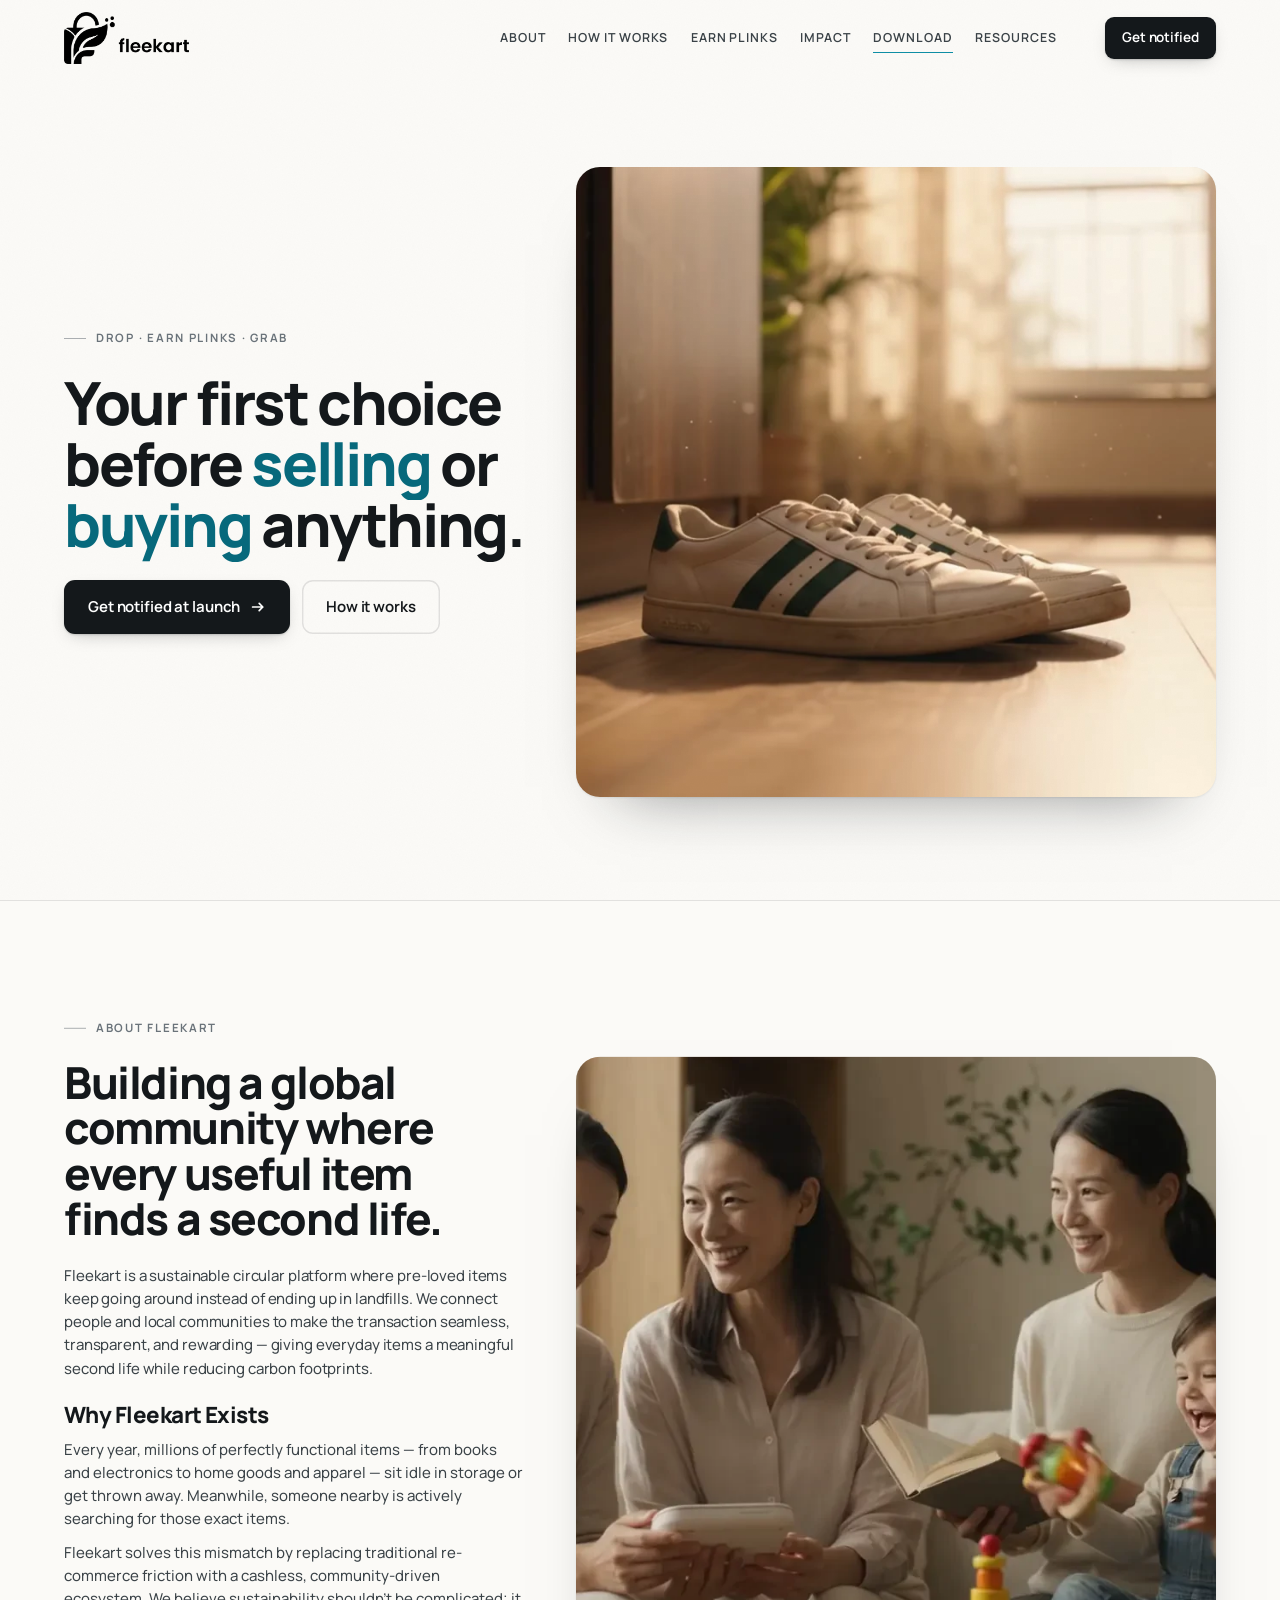
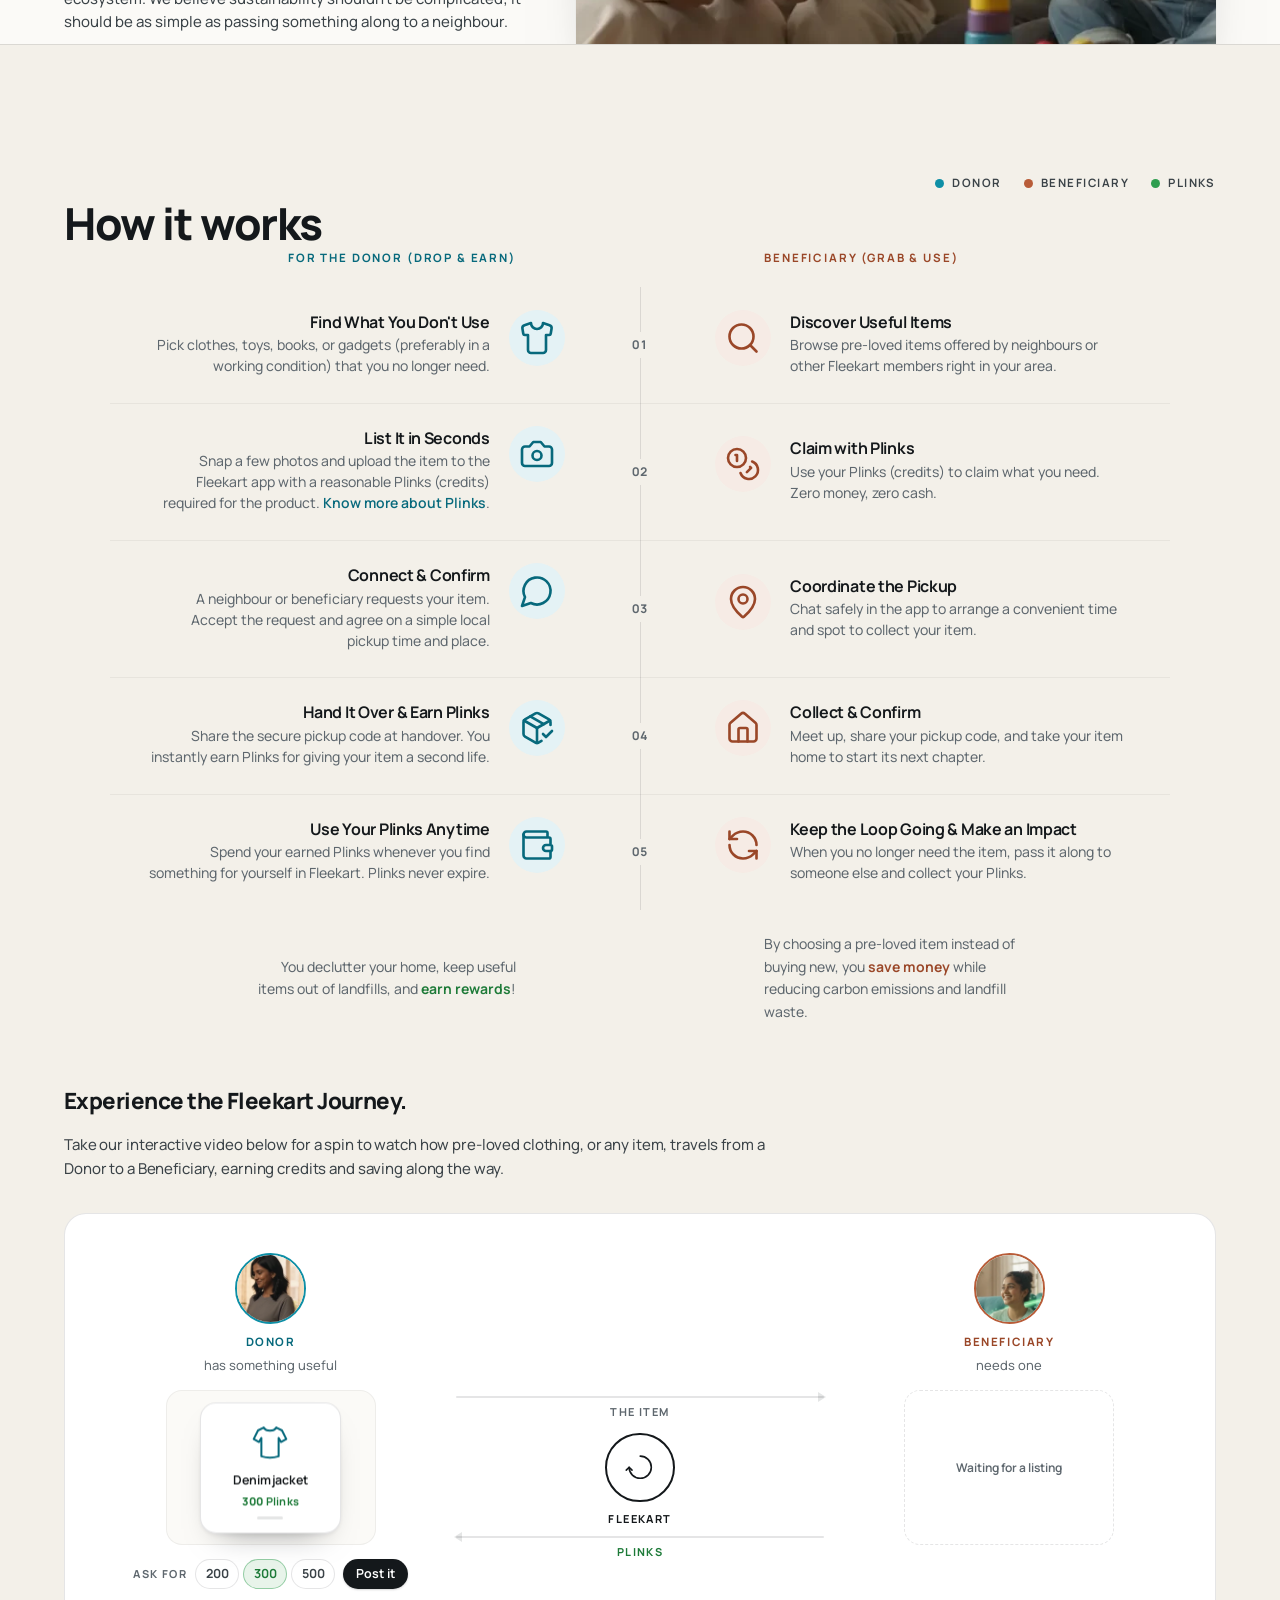
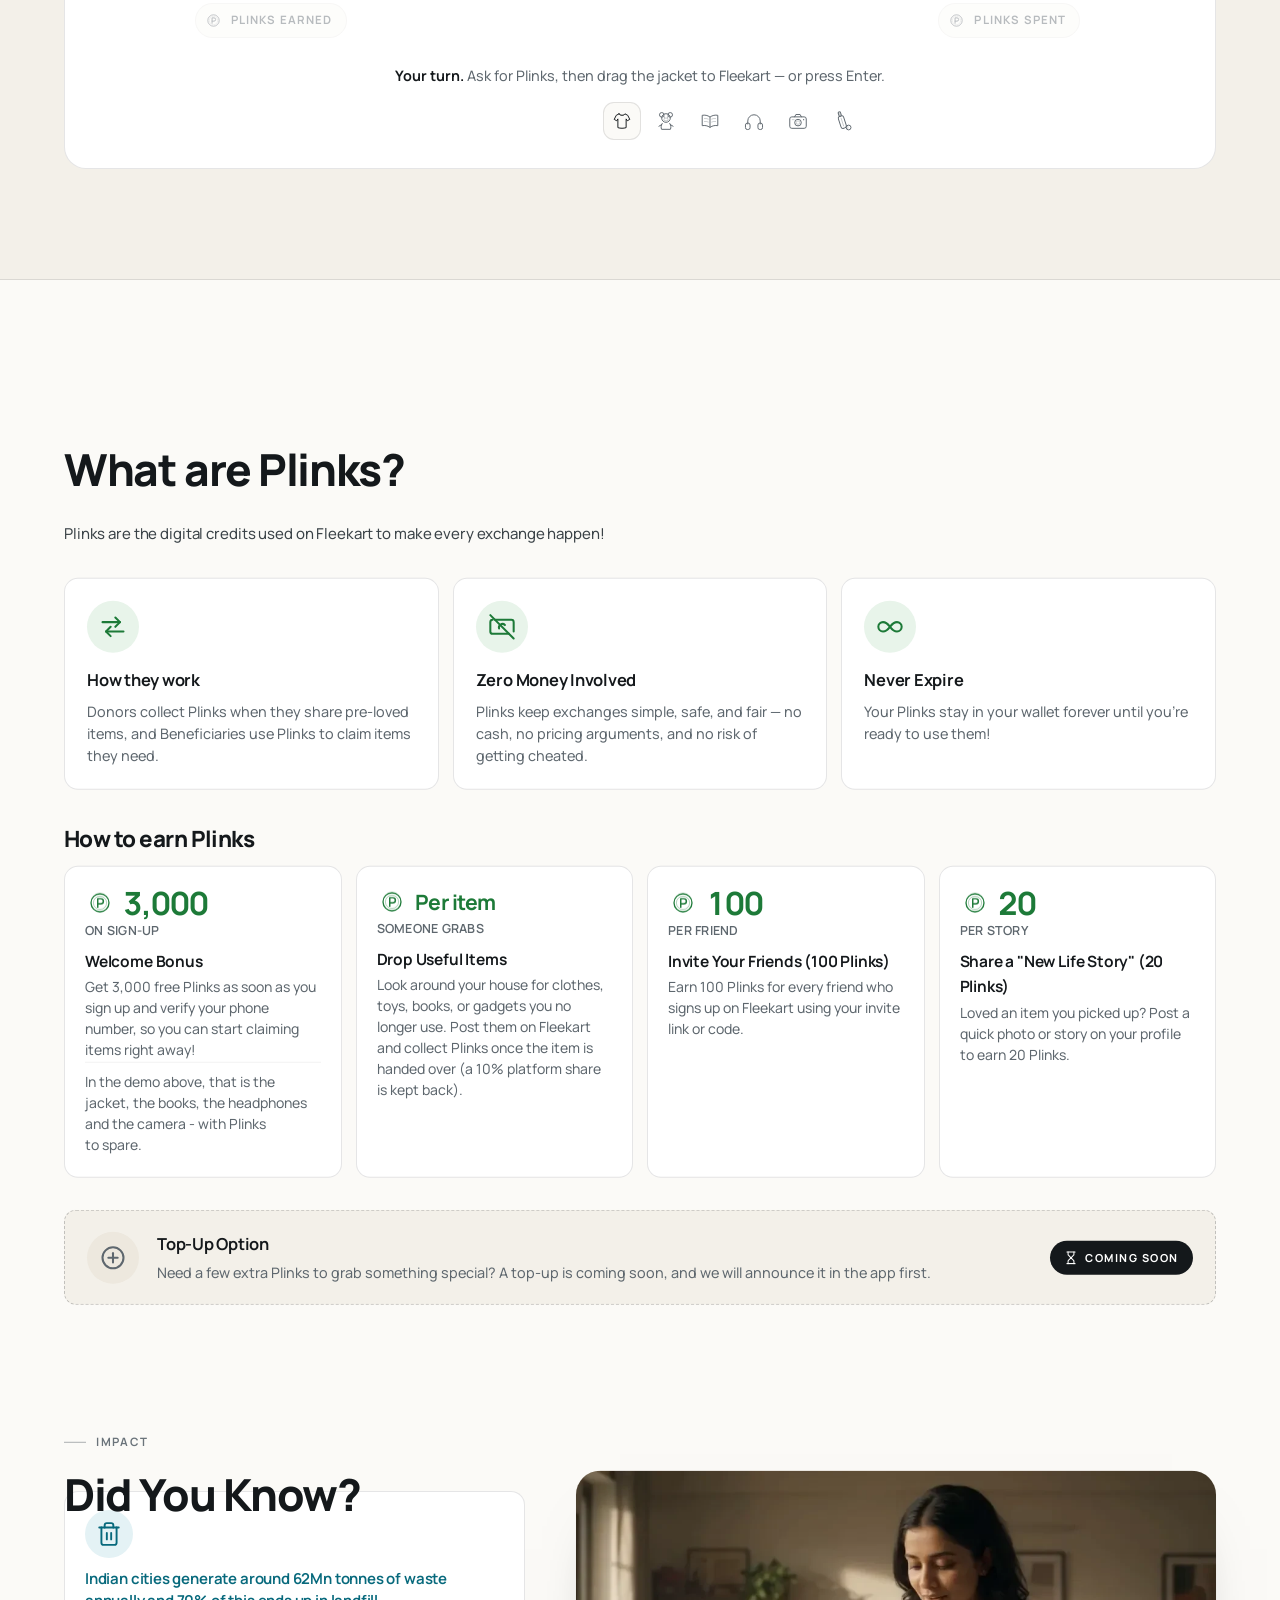
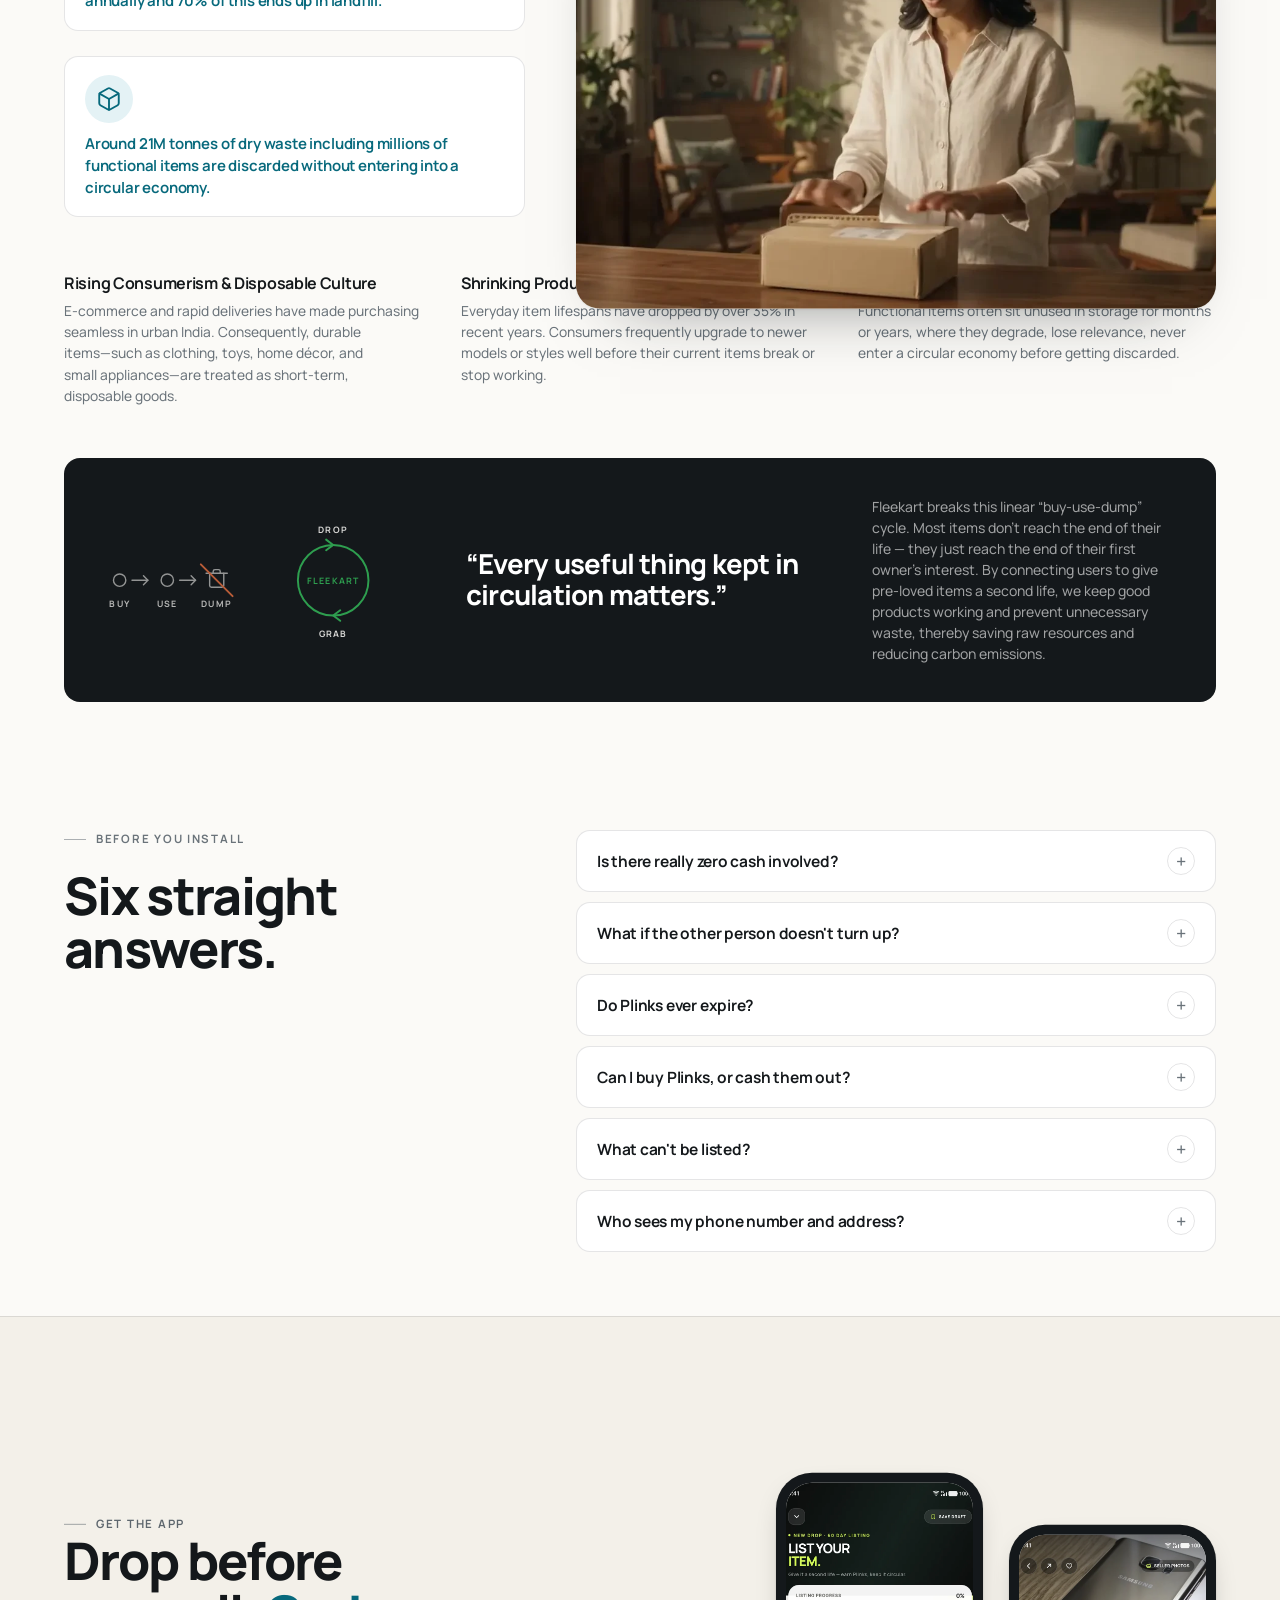
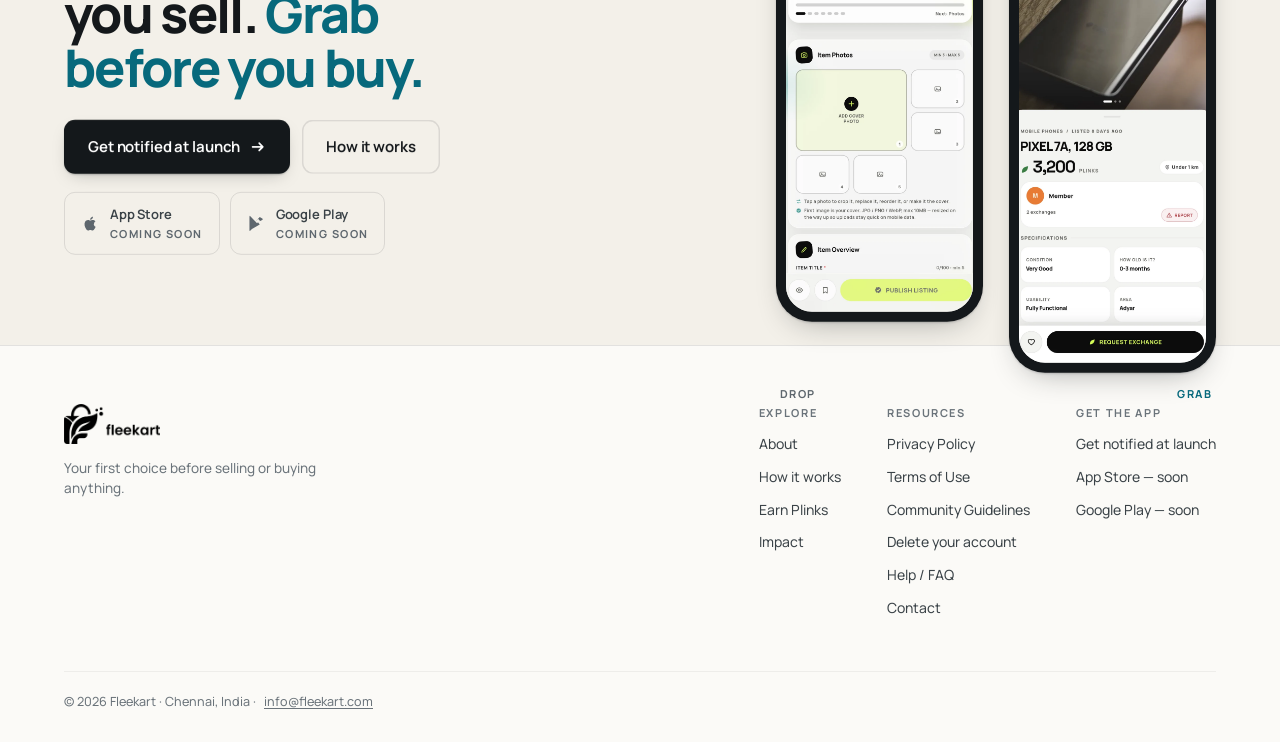
==== commit 1dbf70db: "Privacy: Crashlytics named" ====
--- a/index.html
+++ b/index.html
@@ -769,4 +769,4 @@
     <p class="wl__status" id="wlStatus" role="status" aria-live="polite"></p>
   </div>
 </dialog>
-</div><!--$--><!--/$--><script src="/assets/gsap.min.js?v=2d26f4c0" defer=""></script><script src="/assets/ScrollTrigger.min.js?v=489bcf6d" defer=""></script><script src="/assets/app.js?v=3f367631" defer=""></script><script src="/assets/section-motion.js?v=9591d0c6" defer=""></script><script src="/assets/waitlist.js?v=2d650d2c" defer=""></script><script src="/_next/static/chunks/3l04zcqx63h3y.js" id="_R_" async=""></script><script>(self.__next_f=self.__next_f||[]).push([0])</script><script>self.__next_f.push([1,"1:\"$Sreact.fragment\"\n2:I[39756,[\"/_next/static/chunks/3fntmmi971322.js\"],\"default\"]\n3:I[37457,[\"/_next/static/chunks/3fntmmi971322.js\"],\"default\"]\n7:I[68027,[\"/_next/static/chunks/3fntmmi971322.js\"],\"default\",1]\n:HL[\"/assets/Manrope.woff2\",\"font\",{\"crossOrigin\":\"anonymous\",\"type\":\"font/woff2\"}]\n:HL[\"/assets/v2.css?v=89feee09\",\"style\"]\n:HL[\"/assets/additions.css?v=dd776835\",\"style\"]\n4:Td504,\u003ca class=\"skip\" href=\"#main\"\u003eSkip to content\u003c/a\u003e\r\n\u003c!-- ══ INK ILLUSTRATION LIBRARY ══════════════════════════════════ --\u003e\r\n\u003csvg width=\"0\" height=\"0\" aria-hidden=\"true\" focusable=\"false\" style=\"position:absolute;pointer-events:none\"\u003e\r\n\u003cdefs\u003e\r\n  \u003cfilter id=\"fkInk\" x=\"-8%\" y=\"-8%\" width=\"116%\" height=\"116%\" color-interpolation-filters=\"sRGB\"\u003e\r\n    \u003cfeTurbulence type=\"fractalNoise\" baseFrequency=\"0.017\" numOctaves=\"3\" seed=\"9\" result=\"t\"/\u003e\r\n    \u003cfeDisplacementMap in=\"SourceGraphic\" in2=\"t\" scale=\"2.6\" xChannelSelector=\"R\" yChannelSelector=\"G\"/\u003e\r\n  \u003c/filter\u003e\r\n  \u003cfilter id=\"fkInkSoft\" x=\"-8%\" y=\"-8%\" width=\"116%\" height=\"116%\" color-interpolation-filters=\"sRGB\"\u003e\r\n    \u003cfeTurbulence type=\"fractalNoise\" baseFrequency=\"0.022\" numOctaves=\"2\" seed=\"4\" result=\"t\"/\u003e\r\n    \u003cfeDisplacementMap in=\"SourceGraphic\" in2=\"t\" scale=\"1.5\" xChannelSelector=\"R\" yChannelSelector=\"G\"/\u003e\r\n  \u003c/filter\u003e\r\n\r\n  \u003c!-- ── objects ───────────────────────────────────────────── --\u003e\r\n  \u003csymbol id=\"i-shirt\" viewBox=\"0 0 48 48\"\u003e\r\n    \u003cpath d=\"M17.5 8.5 11.5 11.5 7 20.5 12.5 23.5 15 19.4 15 38.5c6 1.8 12 1.8 18 0V19.4l2.5 4.1 5.5-3-4.5-9-6-3c-2.4 4.2-10.6 4.2-13 0Z\"\r\n      fill=\"none\" stroke=\"currentColor\" stroke-width=\"2.1\" stroke-linejoin=\"round\" stroke-linecap=\"round\"/\u003e\r\n    \u003cpath d=\"M17.5 8.5c2.4 4.2 10.6 4.2 13 0\" fill=\"none\" stroke=\"currentColor\" stroke-width=\"1.35\" opacity=\".5\" stroke-linecap=\"round\"/\u003e\r\n  \u003c/symbol\u003e\r\n\r\n  \u003csymbol id=\"i-toy\" viewBox=\"0 0 48 48\"\u003e\r\n    \u003ccircle cx=\"14.8\" cy=\"10.6\" r=\"5\" fill=\"none\" stroke=\"currentColor\" stroke-width=\"2.1\"/\u003e\r\n    \u003ccircle cx=\"33.2\" cy=\"10.6\" r=\"5\" fill=\"none\" stroke=\"currentColor\" stroke-width=\"2.1\"/\u003e\r\n    \u003ccircle cx=\"24\" cy=\"17.5\" r=\"9.4\" fill=\"none\" stroke=\"currentColor\" stroke-width=\"2.1\"/\u003e\r\n    \u003cellipse cx=\"24\" cy=\"20.6\" rx=\"4.4\" ry=\"3.2\" fill=\"none\" stroke=\"currentColor\" stroke-width=\"1.35\" opacity=\".6\"/\u003e\r\n    \u003ccircle cx=\"20.4\" cy=\"15.4\" r=\"1.15\" fill=\"currentColor\"/\u003e\u003ccircle cx=\"27.6\" cy=\"15.4\" r=\"1.15\" fill=\"currentColor\"/\u003e\r\n    \u003cpath d=\"M15.6 29.4c-2.6 3-2.9 9.4-1.2 12.8h19.2c1.7-3.4 1.4-9.8-1.2-12.8\" fill=\"none\" stroke=\"currentColor\" stroke-width=\"2.1\" stroke-linejoin=\"round\" stroke-linecap=\"round\"/\u003e\r\n    \u003cpath d=\"M15 31.6 8.6 35.4M33 31.6l6.4 3.8\" fill=\"none\" stroke=\"currentColor\" stroke-width=\"2.1\" stroke-linecap=\"round\"/\u003e\r\n  \u003c/symbol\u003e\r\n\r\n  \u003csymbol id=\"i-book\" viewBox=\"0 0 48 48\"\u003e\r\n    \u003cpath d=\"M24 15.4C18.6 11.4 12.6 10.6 7 11.6v22.6c5.6-1 11.6-.2 17 3.8 5.4-4 11.4-4.8 17-3.8V11.6c-5.6-1-11.6-.2-17 3.8Z\"\r\n      fill=\"none\" stroke=\"currentColor\" stroke-width=\"2.1\" stroke-linejoin=\"round\"/\u003e\r\n    \u003cpath d=\"M24 15.4V38\" fill=\"none\" stroke=\"currentColor\" stroke-width=\"2.1\"/\u003e\r\n    \u003cpath d=\"M11.8 18.6c3.2-.4 6.2 0 8.6 1.2M27.6 19.8c2.4-1.2 5.4-1.6 8.6-1.2M11.8 25c3.2-.4 6.2 0 8.6 1.2M27.6 26.2c2.4-1.2 5.4-1.6 8.6-1.2\"\r\n      fill=\"none\" stroke=\"currentColor\" stroke-width=\"1.35\" opacity=\".5\" stroke-linecap=\"round\"/\u003e\r\n  \u003c/symbol\u003e\r\n\r\n  \u003csymbol id=\"i-gadget\" viewBox=\"0 0 48 48\"\u003e\r\n    \u003cpath d=\"M10.4 30.6V24a13.6 13.6 0 0 1 27.2 0v6.6\" fill=\"none\" stroke=\"currentColor\" stroke-width=\"2.1\" stroke-linecap=\"round\"/\u003e\r\n    \u003crect x=\"5.4\" y=\"28.6\" width=\"10\" height=\"14\" rx=\"4.2\" fill=\"none\" stroke=\"currentColor\" stroke-width=\"2.1\"/\u003e\r\n    \u003crect x=\"32.6\" y=\"28.6\" width=\"10\" height=\"14\" rx=\"4.2\" fill=\"none\" stroke=\"currentColor\" stroke-width=\"2.1\"/\u003e\r\n  \u003c/symbol\u003e\r\n\r\n  \u003c!-- two more things to hand over (15 Sep, the founder's \"add more sample\r\n       products\") and a leaf for the carbon line — same 2.1 stroke, same\r\n       1.35/.5 detail lines as the four above, so the dots read as one set --\u003e\r\n  \u003csymbol id=\"i-camera\" viewBox=\"0 0 48 48\"\u003e\r\n    \u003crect x=\"6\" y=\"15\" width=\"36\" height=\"25\" rx=\"4.6\" fill=\"none\" stroke=\"currentColor\" stroke-width=\"2.1\"/\u003e\r\n    \u003cpath d=\"M16.6 15 19.4 9.8h9.2L31.4 15\" fill=\"none\" stroke=\"currentColor\" stroke-width=\"2.1\" stroke-linejoin=\"round\" stroke-linecap=\"round\"/\u003e\r\n    \u003ccircle cx=\"24\" cy=\"27.5\" r=\"7.2\" fill=\"none\" stroke=\"currentColor\" stroke-width=\"2.1\"/\u003e\r\n    \u003ccircle cx=\"24\" cy=\"27.5\" r=\"3.8\" fill=\"none\" stroke=\"currentColor\" stroke-width=\"1.35\" opacity=\".5\"/\u003e\r\n    \u003cpath d=\"M11.5 21h4\" fill=\"none\" stroke=\"currentColor\" stroke-width=\"1.35\" opacity=\".5\" stroke-linecap=\"round\"/\u003e\r\n    \u003ccircle cx=\"36.3\" cy=\"21\" r=\"1.4\" fill=\"currentColor\"/\u003e\r\n  \u003c/symbol\u003e\r\n\r\n  \u003csymbol id=\"i-bat\" viewBox=\"0 0 48 48\"\u003e\r\n    \u003cg transform=\"rotate(-18 24 24)\"\u003e\r\n      \u003crect x=\"21.4\" y=\"3.2\" width=\"5.2\" height=\"9.8\" rx=\"2.2\" fill=\"none\" stroke=\"currentColor\" stroke-width=\"2.1\"/\u003e\r\n      \u003cpath d=\"M18 17c0-2.4 1.5-4 3.6-4h4.8c2.1 0 3.6 1.6 3.6 4v18.4c0 2.8-2.1 4.8-4.8 4.8h-2.4c-2.7 0-4.8-2-4.8-4.8Z\" fill=\"none\" stroke=\"currentColor\" stroke-width=\"2.1\" stroke-linejoin=\"round\"/\u003e\r\n      \u003cpath d=\"M24 17.6v17.8M22.2 6.2h3.6M22.2 9.4h3.6\" fill=\"none\" stroke=\"currentColor\" stroke-width=\"1.35\" opacity=\".5\" stroke-linecap=\"round\"/\u003e\r\n    \u003c/g\u003e\r\n    \u003ccircle cx=\"38.4\" cy=\"38.2\" r=\"5.2\" fill=\"none\" stroke=\"currentColor\" stroke-width=\"2.1\"/\u003e\r\n    \u003cpath d=\"M35.4 34.8c2.4 2 2.4 4.8 0 6.8\" fill=\"none\" stroke=\"currentColor\" stroke-width=\"1.35\" opacity=\".5\" stroke-linecap=\"round\"/\u003e\r\n  \u003c/symbol\u003e\r\n\r\n  \u003csymbol id=\"i-leaf\" viewBox=\"0 0 48 48\"\u003e\r\n    \u003cpath d=\"M9 39C9 21.4 21.4 9 39 9c0 17.6-12.4 30-30 30Z\" fill=\"none\" stroke=\"currentColor\" stroke-width=\"2.1\" stroke-linejoin=\"round\"/\u003e\r\n    \u003cpath d=\"M9 39C15 31.4 22 24.4 30 18\" fill=\"none\" stroke=\"currentColor\" stroke-width=\"1.35\" opacity=\".5\" stroke-linecap=\"round\"/\u003e\r\n  \u003c/symbol\u003e\r\n\r\n  \u003csymbol id=\"i-plink\" viewBox=\"0 0 48 48\"\u003e\r\n    \u003ccircle cx=\"24\" cy=\"24\" r=\"14.4\" fill=\"none\" stroke=\"currentColor\" stroke-width=\"2.1\"/\u003e\r\n    \u003ccircle cx=\"24\" cy=\"24\" r=\"10.6\" fill=\"none\" stroke=\"currentColor\" stroke-width=\"1.2\" opacity=\".45\"/\u003e\r\n    \u003cpath d=\"M20.4 31V17.4h4.9a4.1 4.1 0 0 1 0 8.2h-4.9\" fill=\"none\" stroke=\"currentColor\" stroke-width=\"2.35\" stroke-linecap=\"round\" stroke-linejoin=\"round\"/\u003e\r\n  \u003c/symbol\u003e\r\n\r\n  \u003csymbol id=\"i-drop\" viewBox=\"0 0 48 48\"\u003e\r\n    \u003cpath d=\"M24 4v10M20.2 10.4 24 14.2l3.8-3.8\" fill=\"none\" stroke=\"currentColor\" stroke-width=\"2.1\" stroke-linecap=\"round\" stroke-linejoin=\"round\"/\u003e\r\n    \u003cpath d=\"M24 17.4 38 23.6v13.2L24 43l-14-6.2V23.6Z\" fill=\"none\" stroke=\"currentColor\" stroke-width=\"2.1\" stroke-linejoin=\"round\"/\u003e\r\n    \u003cpath d=\"M10 23.6 24 29.8l14-6.2M24 29.8V43\" fill=\"none\" stroke=\"currentColor\" stroke-width=\"1.35\" opacity=\".55\"/\u003e\r\n  \u003c/symbol\u003e\r\n\r\n  \u003csymbol id=\"i-verify\" viewBox=\"0 0 48 48\"\u003e\r\n    \u003cpath d=\"M22 6 35 11.8v12.4L22 30 9 24.2V11.8Z\" fill=\"none\" stroke=\"currentColor\" stroke-width=\"2.1\" stroke-linejoin=\"round\"/\u003e\r\n    \u003cpath d=\"M9 11.8 22 17.6l13-5.8M22 17.6V30\" fill=\"none\" stroke=\"currentColor\" stroke-width=\"1.35\" opacity=\".55\"/\u003e\r\n    \u003ccircle cx=\"32.5\" cy=\"33.5\" r=\"9\" fill=\"var(--card,#fff)\" stroke=\"currentColor\" stroke-width=\"2.1\"/\u003e\r\n    \u003cpath d=\"m28.4 33.6 3 3 5.2-6\" fill=\"none\" stroke=\"currentColor\" stroke-width=\"2.1\" stroke-linecap=\"round\" stroke-linejoin=\"round\"/\u003e\r\n  \u003c/symbol\u003e\r\n\r\n  \u003csymbol id=\"i-discover\" viewBox=\"0 0 48 48\"\u003e\r\n    \u003crect x=\"7\" y=\"7.5\" width=\"12.4\" height=\"12.4\" rx=\"3.4\" fill=\"none\" stroke=\"currentColor\" stroke-width=\"2.1\"/\u003e\r\n    \u003crect x=\"24.6\" y=\"7.5\" width=\"12.4\" height=\"12.4\" rx=\"3.4\" fill=\"none\" stroke=\"currentColor\" stroke-width=\"2.1\" opacity=\".5\"/\u003e\r\n    \u003crect x=\"7\" y=\"25.1\" width=\"12.4\" height=\"12.4\" rx=\"3.4\" fill=\"none\" stroke=\"currentColor\" stroke-width=\"2.1\" opacity=\".5\"/\u003e\r\n    \u003ccircle cx=\"32.2\" cy=\"31.6\" r=\"8.2\" fill=\"var(--card,#fff)\" stroke=\"currentColor\" stroke-width=\"2.1\"/\u003e\r\n    \u003cpath d=\"m38.4 37.6 4.4 4.4\" fill=\"none\" stroke=\"currentColor\" stroke-width=\"2.1\" stroke-linecap=\"round\"/\u003e\r\n  \u003c/symbol\u003e\r\n\r\n  \u003csymbol id=\"i-spend\" viewBox=\"0 0 48 48\"\u003e\r\n    \u003ccircle cx=\"19\" cy=\"27\" r=\"12.4\" fill=\"none\" stroke=\"currentColor\" stroke-width=\"2.1\"/\u003e\r\n    \u003cpath d=\"M15.9 33.2V21.4h4.3a3.6 3.6 0 0 1 0 7.2h-4.3\" fill=\"none\" stroke=\"currentColor\" stroke-width=\"2.2\" stroke-linecap=\"round\" stroke-linejoin=\"round\"/\u003e\r\n    \u003cpath d=\"M30.6 16.4 41.4 6.6M33.6 6h8v8\" fill=\"none\" stroke=\"currentColor\" stroke-width=\"2.1\" stroke-linecap=\"round\" stroke-linejoin=\"round\"/\u003e\r\n  \u003c/symbol\u003e\r\n\r\n  \u003csymbol id=\"i-receive\" viewBox=\"0 0 48 48\"\u003e\r\n    \u003cpath d=\"M28 42V10.4L42 6v36Z\" fill=\"none\" stroke=\"currentColor\" stroke-width=\"2.1\" stroke-linejoin=\"round\"/\u003e\r\n    \u003ccircle cx=\"32.4\" cy=\"25.4\" r=\"1.5\" fill=\"currentColor\"/\u003e\r\n    \u003crect x=\"5\" y=\"19\" width=\"13.4\" height=\"13.4\" rx=\"3\" fill=\"none\" stroke=\"currentColor\" stroke-width=\"2.1\"/\u003e\r\n    \u003cpath d=\"M20.4 25.7h6.2M23.4 22.4l3.4 3.3-3.4 3.3\" fill=\"none\" stroke=\"currentColor\" stroke-width=\"2.1\" stroke-linecap=\"round\" stroke-linejoin=\"round\"/\u003e\r\n  \u003c/symbol\u003e\r\n\r\n  \u003csymbol id=\"i-again\" viewBox=\"0 0 48 48\"\u003e\r\n    \u003crect x=\"16.4\" y=\"16.4\" width=\"15.2\" height=\"15.2\" rx=\"4\" fill=\"none\" stroke=\"currentColor\" stroke-width=\"2.1\"/\u003e\r\n    \u003cpath d=\"M24 9.4A14.6 14.6 0 1 1 9.4 24\" fill=\"none\" stroke=\"currentColor\" stroke-width=\"2.1\" stroke-linecap=\"round\"/\u003e\r\n    \u003cpath d=\"m5.6 27.8 3.8-3.8 3.8 3.8\" fill=\"none\" stroke=\"currentColor\" stroke-width=\"2.1\" stroke-linecap=\"round\" stroke-linejoin=\"round\"/\u003e\r\n  \u003c/symbol\u003e\r\n\r\n  \u003csymbol id=\"i-loop\" viewBox=\"0 0 48 48\"\u003e\r\n    \u003cpath d=\"M24 9.4A14.6 14.6 0 1 1 9.4 24\" fill=\"none\" stroke=\"currentColor\" stroke-width=\"2.1\" stroke-linecap=\"round\"/\u003e\r\n    \u003cpath d=\"m5.6 27.8 3.8-3.8 3.8 3.8\" fill=\"none\" stroke=\"currentColor\" stroke-width=\"2.1\" stroke-linecap=\"round\" stroke-linejoin=\"round\"/\u003e\r\n  \u003c/symbol\u003e\r\n\r\n  \u003csymbol id=\"i-check\" viewBox=\"0 0 24 24\"\u003e\r\n    \u003cpath d=\"m5 12.6 4.4 4.4L19 7\" fill=\"none\" stroke=\"currentColor\" stroke-width=\"2.2\" stroke-linecap=\"round\" stroke-linejoin=\"round\"/\u003e\r\n  \u003c/symbol\u003e\r\n\r\n  \u003csymbol id=\"i-bin\" viewBox=\"0 0 48 48\"\u003e\r\n    \u003cpath d=\"M12 16.6h24l-2.2 24.2H14.2Z\" fill=\"none\" stroke=\"currentColor\" stroke-width=\"2.1\" stroke-linejoin=\"round\"/\u003e\r\n    \u003cpath d=\"M8.6 16.6h30.8M19 16.6l1-5h8l1 5\" fill=\"none\" stroke=\"currentColor\" stroke-width=\"2.1\" stroke-linecap=\"round\" stroke-linejoin=\"round\"/\u003e\r\n    \u003cpath d=\"M20 23.4v10M28 23.4v10\" fill=\"none\" stroke=\"currentColor\" stroke-width=\"1.35\" opacity=\".5\" stroke-linecap=\"round\"/\u003e\r\n  \u003c/symbol\u003e\r\n\r\n  \u003csymbol id=\"l-shirt\" viewBox=\"0 0 24 24\"\u003e\u003cg fill=\"none\" stroke=\"currentColor\" stroke-width=\"1.75\" stroke-linecap=\"round\" stroke-linejoin=\"round\"\u003e\u003cpath d=\"M20.38 3.46 16 2a4 4 0 0 1-8 0L3.62 3.46a2 2 0 0 0-1.34 2.23l.58 3.47a1 1 0 0 0 .99.84H6v10c0 1.1.9 2 2 2h8a2 2 0 0 0 2-2V10h2.15a1 1 0 0 0 .99-.84l.58-3.47a2 2 0 0 0-1.34-2.23z\"/\u003e\u003c/g\u003e\u003c/symbol\u003e\r\n  \u003csymbol id=\"l-camera\" viewBox=\"0 0 24 24\"\u003e\u003cg fill=\"none\" stroke=\"currentColor\" stroke-width=\"1.75\" stroke-linecap=\"round\" stroke-linejoin=\"round\"\u003e\u003cpath d=\"M14.5 4h-5L7 7H4a2 2 0 0 0-2 2v9a2 2 0 0 0 2 2h16a2 2 0 0 0 2-2V9a2 2 0 0 0-2-2h-3l-2.5-3z\"/\u003e\u003ccircle cx=\"12\" cy=\"13\" r=\"3\"/\u003e\u003c/g\u003e\u003c/symbol\u003e\r\n  \u003csymbol id=\"l-message\" viewBox=\"0 0 24 24\"\u003e\u003cg fill=\"none\" stroke=\"currentColor\" stroke-width=\"1.75\" stroke-linecap=\"round\" stroke-linejoin=\"round\"\u003e\u003cpath d=\"M7.9 20A9 9 0 1 0 4 16.1L2 22Z\"/\u003e\u003c/g\u003e\u003c/symbol\u003e\r\n  \u003csymbol id=\"l-package-check\" viewBox=\"0 0 24 24\"\u003e\u003cg fill=\"none\" stroke=\"currentColor\" stroke-width=\"1.75\" stroke-linecap=\"round\" stroke-linejoin=\"round\"\u003e\u003cpath d=\"m16 16 2 2 4-4\"/\u003e\u003cpath d=\"M21 10V8a2 2 0 0 0-1-1.73l-7-4a2 2 0 0 0-2 0l-7 4A2 2 0 0 0 3 8v8a2 2 0 0 0 1 1.73l7 4a2 2 0 0 0 2 0l2-1.14\"/\u003e\u003cpath d=\"m7.5 4.27 9 5.15\"/\u003e\u003cpath d=\"M3.29 7 12 12l8.71-5\"/\u003e\u003cpath d=\"M12 22V12\"/\u003e\u003c/g\u003e\u003c/symbol\u003e\r\n  \u003csymbol id=\"l-wallet\" viewBox=\"0 0 24 24\"\u003e\u003cg fill=\"none\" stroke=\"currentColor\" stroke-width=\"1.75\" stroke-linecap=\"round\" stroke-linejoin=\"round\"\u003e\u003cpath d=\"M19 7V4a1 1 0 0 0-1-1H5a2 2 0 0 0 0 4h15a1 1 0 0 1 1 1v4h-3a2 2 0 0 0 0 4h3a1 1 0 0 0 1-1v-2a1 1 0 0 0-1-1\"/\u003e\u003cpath d=\"M3 5v14a2 2 0 0 0 2 2h15a1 1 0 0 0 1-1v-4\"/\u003e\u003c/g\u003e\u003c/symbol\u003e\r\n  \u003csymbol id=\"l-search\" viewBox=\"0 0 24 24\"\u003e\u003cg fill=\"none\" stroke=\"currentColor\" stroke-width=\"1.75\" stroke-linecap=\"round\" stroke-linejoin=\"round\"\u003e\u003ccircle cx=\"11\" cy=\"11\" r=\"8\"/\u003e\u003cpath d=\"m21 21-4.3-4.3\"/\u003e\u003c/g\u003e\u003c/symbol\u003e\r\n  \u003csymbol id=\"l-coins\" viewBox=\"0 0 24 24\"\u003e\u003cg fill=\"none\" stroke=\"currentColor\" stroke-width=\"1.75\" stroke-linecap=\"round\" stroke-linejoin=\"round\"\u003e\u003ccircle cx=\"8\" cy=\"8\" r=\"6\"/\u003e\u003cpath d=\"M18.09 10.37A6 6 0 1 1 10.34 18\"/\u003e\u003cpath d=\"M7 6h1v4\"/\u003e\u003cpath d=\"m16.71 13.88.7.71-2.82 2.82\"/\u003e\u003c/g\u003e\u003c/symbol\u003e\r\n  \u003csymbol id=\"l-map-pin\" viewBox=\"0 0 24 24\"\u003e\u003cg fill=\"none\" stroke=\"currentColor\" stroke-width=\"1.75\" stroke-linecap=\"round\" stroke-linejoin=\"round\"\u003e\u003cpath d=\"M20 10c0 4.993-5.539 10.193-7.399 11.799a1 1 0 0 1-1.202 0C9.539 20.193 4 14.993 4 10a8 8 0 0 1 16 0\"/\u003e\u003ccircle cx=\"12\" cy=\"10\" r=\"3\"/\u003e\u003c/g\u003e\u003c/symbol\u003e\r\n  \u003csymbol id=\"l-home\" viewBox=\"0 0 24 24\"\u003e\u003cg fill=\"none\" stroke=\"currentColor\" stroke-width=\"1.75\" stroke-linecap=\"round\" stroke-linejoin=\"round\"\u003e\u003cpath d=\"M15 21v-8a1 1 0 0 0-1-1h-4a1 1 0 0 0-1 1v8\"/\u003e\u003cpath d=\"M3 10a2 2 0 0 1 .709-1.528l7-5.999a2 2 0 0 1 2.582 0l7 5.999A2 2 0 0 1 21 10v9a2 2 0 0 1-2 2H5a2 2 0 0 1-2-2z\"/\u003e\u003c/g\u003e\u003c/symbol\u003e\r\n  \u003csymbol id=\"l-refresh\" viewBox=\"0 0 24 24\"\u003e\u003cg fill=\"none\" stroke=\"currentColor\" stroke-width=\"1.75\" stroke-linecap=\"round\" stroke-linejoin=\"round\"\u003e\u003cpath d=\"M21 12a9 9 0 0 0-9-9 9.75 9.75 0 0 0-6.74 2.74L3 8\"/\u003e\u003cpath d=\"M3 3v5h5\"/\u003e\u003cpath d=\"M3 12a9 9 0 0 0 9 9 9.75 9.75 0 0 0 6.74-2.74L21 16\"/\u003e\u003cpath d=\"M16 16h5v5\"/\u003e\u003c/g\u003e\u003c/symbol\u003e\r\n  \u003csymbol id=\"l-gift\" viewBox=\"0 0 24 24\"\u003e\u003cg fill=\"none\" stroke=\"currentColor\" stroke-width=\"1.75\" stroke-linecap=\"round\" stroke-linejoin=\"round\"\u003e\u003crect x=\"3\" y=\"8\" width=\"18\" height=\"4\" rx=\"1\"/\u003e\u003cpath d=\"M12 8v13\"/\u003e\u003cpath d=\"M19 12v7a2 2 0 0 1-2 2H7a2 2 0 0 1-2-2v-7\"/\u003e\u003cpath d=\"M7.5 8a2.5 2.5 0 0 1 0-5A4.8 8 0 0 1 12 8a4.8 8 0 0 1 4.5-5 2.5 2.5 0 0 1 0 5\"/\u003e\u003c/g\u003e\u003c/symbol\u003e\r\n  \u003csymbol id=\"l-bag\" viewBox=\"0 0 24 24\"\u003e\u003cg fill=\"none\" stroke=\"currentColor\" stroke-width=\"1.75\" stroke-linecap=\"round\" stroke-linejoin=\"round\"\u003e\u003cpath d=\"M6 2 3 6v14a2 2 0 0 0 2 2h14a2 2 0 0 0 2-2V6l-3-4Z\"/\u003e\u003cpath d=\"M3 6h18\"/\u003e\u003cpath d=\"M16 10a4 4 0 0 1-8 0\"/\u003e\u003c/g\u003e\u003c/symbol\u003e\r\n  \u003csymbol id=\"l-trash\" viewBox=\"0 0 24 24\"\u003e\u003cg fill=\"none\" stroke=\"currentColor\" stroke-width=\"1.75\" stroke-linecap=\"round\" stroke-linejoin=\"round\"\u003e\u003cpath d=\"M3 6h18\"/\u003e\u003cpath d=\"M19 6v14c0 1-1 2-2 2H7c-1 0-2-1-2-2V6\"/\u003e\u003cpath d=\"M8 6V4c0-1 1-2 2-2h4c1 0 2 1 2 2v2\"/\u003e\u003cpath d=\"M10 11v6\"/\u003e\u003cpath d=\"M14 11v6\"/\u003e\u003c/g\u003e\u003c/symbol\u003e\r\n  \u003csymbol id=\"l-layers\" viewBox=\"0 0 24 24\"\u003e\u003cg fill=\"none\" stroke=\"currentColor\" stroke-width=\"1.75\" stroke-linecap=\"round\" stroke-linejoin=\"round\"\u003e\u003cpath d=\"M12.83 2.18a2 2 0 0 0-1.66 0L2.6 6.08a1 1 0 0 0 0 1.83l8.58 3.91a2 2 0 0 0 1.66 0l8.58-3.9a1 1 0 0 0 0-1.83Z\"/\u003e\u003cpath d=\"m22 17.65-9.17 4.16a2 2 0 0 1-1.66 0L2 17.65\"/\u003e\u003cpath d=\"m22 12.65-9.17 4.16a2 2 0 0 1-1.66 0L2 12.65\"/\u003e\u003c/g\u003e\u003c/symbol\u003e\r\n  \u003csymbol id=\"l-box\" viewBox=\"0 0 24 24\"\u003e\u003cg fill=\"none\" stroke=\"currentColor\" stroke-width=\"1.75\" stroke-linecap=\"round\" stroke-linejoin=\"round\"\u003e\u003cpath d=\"M21 8a2 2 0 0 0-1-1.73l-7-4a2 2 0 0 0-2 0l-7 4A2 2 0 0 0 3 8v8a2 2 0 0 0 1 1.73l7 4a2 2 0 0 0 2 0l7-4A2 2 0 0 0 21 16Z\"/\u003e\u003cpath d=\"m3.3 7 8.7 5 8.7-5\"/\u003e\u003cpath d=\"M12 22V12\"/\u003e\u003c/g\u003e\u003c/symbol\u003e\r\n  \u003csymbol id=\"l-hourglass\" viewBox=\"0 0 24 24\"\u003e\u003cg fill=\"none\" stroke=\"currentColor\" stroke-width=\"1.75\" stroke-linecap=\"round\" stroke-linejoin=\"round\"\u003e\u003cpath d=\"M5 22h14\"/\u003e\u003cpath d=\"M5 2h14\"/\u003e\u003cpath d=\"M17 22v-4.172a2 2 0 0 0-.586-1.414L12 12l-4.414 4.414A2 2 0 0 0 7 17.828V22\"/\u003e\u003cpath d=\"M7 2v4.172a2 2 0 0 0 .586 1.414L12 12l4.414-4.414A2 2 0 0 0 17 6.172V2\"/\u003e\u003c/g\u003e\u003c/symbol\u003e\r\n  \u003csymbol id=\"l-swap\" viewBox=\"0 0 24 24\"\u003e\u003cg fill=\"none\" stroke=\"currentColor\" stroke-width=\"1.75\" stroke-linecap=\"round\" stroke-linejoin=\"round\"\u003e\u003cpath d=\"M3 8h15\"/\u003e\u003cpath d=\"m14 4 4 4-4 4\"/\u003e\u003cpath d=\"M21 16H6\"/\u003e\u003cpath d=\"m10 12-4 4 4 4\"/\u003e\u003c/g\u003e\u003c/symbol\u003e\r\n  \u003csymbol id=\"l-no-cash\" viewBox=\"0 0 24 24\"\u003e\u003cg fill=\"none\" stroke=\"currentColor\" stroke-width=\"1.75\" stroke-linecap=\"round\" stroke-linejoin=\"round\"\u003e\u003cpath d=\"M6 6h14a2 2 0 0 1 2 2v8\"/\u003e\u003cpath d=\"M18 18H4a2 2 0 0 1-2-2V8a2 2 0 0 1 2-2\"/\u003e\u003cpath d=\"M14.5 10.5A3 3 0 0 0 9.5 13.5\"/\u003e\u003cpath d=\"m2 2 20 20\"/\u003e\u003c/g\u003e\u003c/symbol\u003e\r\n  \u003csymbol id=\"l-infinity\" viewBox=\"0 0 24 24\"\u003e\u003cg fill=\"none\" stroke=\"currentColor\" stroke-width=\"1.75\" stroke-linecap=\"round\" stroke-linejoin=\"round\"\u003e\u003cpath d=\"M12 12c-2-2.67-4-4-6-4a4 4 0 1 0 0 8c2 0 4-1.33 6-4Zm0 0c2 2.67 4 4 6 4a4 4 0 0 0 0-8c-2 0-4 1.33-6 4Z\"/\u003e\u003c/g\u003e\u003c/symbol\u003e\r\n  \u003csymbol id=\"l-top-up\" viewBox=\"0 0 24 24\"\u003e\u003cg fill=\"none\" stroke=\"currentColor\" stroke-width=\"1.75\" stroke-linecap=\"round\" stroke-linejoin=\"round\"\u003e\u003ccircle cx=\"12\" cy=\"12\" r=\"9\"/\u003e\u003cpath d=\"M12 8v8\"/\u003e\u003cpath d=\"M8 12h8\"/\u003e\u003c/g\u003e\u003c/symbol\u003e\r\n\u003c/defs\u003e\r\n\u003c/svg\u003e\r\n\r\n\u003c!-- ══ NAVIGATION ═══════════════════════════════════════════════ --\u003e\r\n\u003cheader class=\"nav\" id=\"nav\"\u003e\r\n  \u003cdiv class=\"nav__in\"\u003e\r\n    \u003ca class=\"nav__logo\" href=\"#top\" aria-label=\"Fleekart — home\"\u003e\r\n      \u003cimg src=\"/assets/logo.webp\" alt=\"Fleekart\" width=\"440\" height=\"183\" fetchpriority=\"high\" decoding=\"async\"\u003e\r\n    \u003c/a\u003e\r\n    \u003cnav class=\"nav__links\" aria-label=\"Primary\"\u003e\r\n      \u003ca href=\"#about\"\u003eAbout\u003c/a\u003e\r\n      \u003ca href=\"#how\"\u003eHow it works\u003c/a\u003e\r\n      \u003ca href=\"#plinks\"\u003eEarn Plinks\u003c/a\u003e\r\n      \u003ca href=\"#impact\"\u003eImpact\u003c/a\u003e\r\n      \u003ca href=\"#download\"\u003eDownload\u003c/a\u003e\r\n      \u003ca href=\"#resources\"\u003eResources\u003c/a\u003e\r\n    \u003c/nav\u003e\r\n    \u003ca class=\"btn btn--sm nav__cta\" data-waitlist href=\"mailto:info@fleekart.com?subject=Notify%20me%20when%20Fleekart%20launches\u0026body=Hi%20Fleekart%2C%0A%0APlease%20let%20me%20know%20when%20the%20app%20launches.%0A%0AMy%20area%3A%20\"\u003eGet notified\u003c/a\u003e\r\n    \u003cbutton class=\"burger\" id=\"burger\" aria-expanded=\"false\" aria-controls=\"mnav\" aria-label=\"Open menu\"\u003e\r\n      \u003cspan\u003e\u003c/span\u003e\u003cspan\u003e\u003c/span\u003e\r\n    \u003c/button\u003e\r\n  \u003c/div\u003e\r\n\u003c/header\u003e\r\n\r\n\u003cdiv class=\"mnav\" id=\"mnav\" inert\u003e\r\n  \u003cnav aria-label=\"Primary mobile\"\u003e\r\n    \u003ca href=\"#about\"\u003eAbout \u003cspan\u003e01\u003c/span\u003e\u003c/a\u003e\r\n    \u003ca href=\"#how\"\u003eHow it works \u003cspan\u003e02\u003c/span\u003e\u003c/a\u003e\r\n    \u003ca href=\"#plinks\"\u003eEarn Plinks \u003cspan\u003e03\u003c/span\u003e\u003c/a\u003e\r\n    \u003ca href=\"#impact\"\u003eImpact \u003cspan\u003e04\u003c/span\u003e\u003c/a\u003e\r\n    \u003ca href=\"#download\"\u003eDownload \u003cspan\u003e05\u003c/span\u003e\u003c/a\u003e\r\n    \u003ca href=\"#resources\"\u003eResources \u003cspan\u003e06\u003c/span\u003e\u003c/a\u003e\r\n  \u003c/nav\u003e\r\n  \u003ca class=\"btn\" data-waitlist href=\"mailto:info@fleekart.com?subject=Notify%20me%20when%20Fleekart%20launches\u0026body=Hi%20Fleekart%2C%0A%0APlease%20let%20me%20know%20when%20the%20app%20launches.%0A%0AMy%20area%3A%20\"\u003eGet notified at launch\u003c/a\u003e\r\n\u003c/div\u003e\r\n\r\n\u003cmain id=\"main\"\u003e\r\n\r\n\u003c!-- ══ HERO ═════════════════════════════════════════════════════ --\u003e\r\n\u003csection class=\"hero\" id=\"top\"\u003e\r\n  \u003cdiv class=\"wrap hero__grid\"\u003e\r\n\r\n    \u003cdiv class=\"hero__copy\"\u003e\r\n      \u003cp class=\"eyebrow\" id=\"heroBrow\"\u003eDrop · Earn Plinks · Grab\u003c/p\u003e\r\n      \u003ch1 class=\"d1\" id=\"heroH1\"\u003e\r\n        \u003cspan class=\"ln\"\u003e\u003cspan\u003eYour first choice\u003c/span\u003e\u003c/span\u003e\r\n        \u003cspan class=\"ln\"\u003e\u003cspan\u003ebefore \u003cem\u003eselling\u003c/em\u003e or\u003c/span\u003e\u003c/span\u003e\r\n        \u003cspan class=\"ln\"\u003e\u003cspan\u003e\u003cem\u003ebuying\u003c/em\u003e anything.\u003c/span\u003e\u003c/span\u003e\r\n      \u003c/h1\u003e\r\n      \u003cdiv class=\"hero__cta\" id=\"heroCta\"\u003e\r\n        \u003ca class=\"btn\" data-waitlist href=\"mailto:info@fleekart.com?subject=Notify%20me%20when%20Fleekart%20launches\u0026body=Hi%20Fleekart%2C%0A%0APlease%20let%20me%20know%20when%20the%20app%20launches.%0A%0AMy%20area%3A%20\"\u003eGet notified at launch \u003csvg class=\"ar\" width=\"16\" height=\"16\" viewBox=\"0 0 16 16\" aria-hidden=\"true\" fill=\"none\" stroke=\"currentColor\" stroke-width=\"1.7\" stroke-linecap=\"round\" stroke-linejoin=\"round\"\u003e\u003cpath d=\"M2.6 8h10.2M9.2 4.4 12.8 8l-3.6 3.6\"/\u003e\u003c/svg\u003e\u003c/a\u003e\r\n        \u003ca class=\"btn btn--ghost\" href=\"#how\"\u003eHow it works\u003c/a\u003e\r\n      \u003c/div\u003e\r\n    \u003c/div\u003e\r\n\r\n    \u003c!-- circulation stage --\u003e\r\n    \u003cdiv class=\"stage\" id=\"heroStage\"\u003e\r\n      \u003cfigure class=\"shot shot--reel\" id=\"heroShot\"\u003e\r\n        \u003cdiv class=\"shot__frame\"\u003e\r\n          \u003cvideo class=\"shot__reel\" autoplay muted loop playsinline preload=\"auto\" poster=\"/assets/hero-fleekart.webp\"\r\n                 aria-label=\"A pair of worn sneakers left by the door, carried out through the neighbourhood, and given a second life with someone else\"\r\n                 data-inview\u003e\r\n            \u003csource src=\"/assets/hero-fleekart.mp4\" type=\"video/mp4\"\u003e\r\n          \u003c/video\u003e\r\n        \u003c/div\u003e\r\n\r\n      \u003c/figure\u003e\r\n    \u003c/div\u003e\r\n  \u003c/div\u003e\r\n\u003c/section\u003e\r\n\r\n\u003chr class=\"hr\"\u003e\r\n\r\n\u003c!-- ══ ABOUT ════════════════════════════════════════════════════ --\u003e\r\n\u003csection class=\"sec about\" id=\"about\" aria-labelledby=\"aboutH\"\u003e\r\n  \u003cdiv class=\"wrap about__grid\"\u003e\r\n    \u003cdiv class=\"about__body\"\u003e\r\n      \u003cp class=\"eyebrow rv\"\u003eAbout Fleekart\u003c/p\u003e\r\n      \u003ch2 class=\"d2 rv\" id=\"aboutH\"\u003eBuilding a global community where every useful item finds a second life.\u003c/h2\u003e\r\n      \u003cp class=\"lead rv\"\u003eFleekart is a sustainable circular platform where pre-loved items keep going around instead of ending up in landfills. We connect people and local communities to make the transaction seamless, transparent, and rewarding — giving everyday items a meaningful second life while reducing carbon footprints.\u003c/p\u003e\r\n      \u003cdiv class=\"about__why rv\"\u003e\r\n        \u003ch3 class=\"d3\"\u003eWhy Fleekart Exists\u003c/h3\u003e\r\n        \u003cp\u003eEvery year, millions of perfectly functional items — from books and electronics to home goods and apparel — sit idle in storage or get thrown away. Meanwhile, someone nearby is actively searching for those exact items.\u003c/p\u003e\r\n        \u003cp\u003eFleekart solves this mismatch by replacing traditional re-commerce friction with a cashless, community-driven ecosystem. We believe sustainability shouldn't be complicated; it should be as simple as passing something along to a neighbour.\u003c/p\u003e\r\n      \u003c/div\u003e\r\n    \u003c/div\u003e\r\n\r\n    \u003c!-- the About clip: right of the copy on a desktop, under it on a phone (client, 18 Sep + 21 Sep) --\u003e\r\n    \u003cdiv class=\"stage rv\"\u003e\r\n      \u003cfigure class=\"shot shot--about\"\u003e\r\n        \u003cdiv class=\"shot__frame\"\u003e\r\n          \u003cvideo class=\"shot__reel\" muted loop playsinline preload=\"none\" poster=\"/assets/about-sharing.webp\"\r\n                 aria-label=\"A pair of headphones on a desk, a book returned to a shelf, and a box passed from one person to another\"\r\n                 data-inview\u003e\r\n            \u003csource src=\"/assets/about-sharing.mp4\" type=\"video/mp4\"\u003e\r\n          \u003c/video\u003e\r\n        \u003c/div\u003e\r\n      \u003c/figure\u003e\r\n    \u003c/div\u003e\r\n  \u003c/div\u003e\r\n\u003c/section\u003e\r\n\r\n\u003c!-- ══ HOW IT WORKS ═════════════════════════════════════════════ --\u003e\r\n\u003csection class=\"sec how\" id=\"how\" aria-labelledby=\"howH\"\u003e\r\n  \u003cdiv class=\"wrap\"\u003e\r\n    \u003cdiv class=\"how__head\"\u003e\r\n      \u003cdiv class=\"sec-head\"\u003e\r\n        \u003cp class=\"eyebrow rv\"\u003eHow it works\u003c/p\u003e\r\n        \u003ch2 class=\"d2 rv\" id=\"howH\"\u003eHow it works\u003c/h2\u003e\r\n      \u003c/div\u003e\r\n      \u003cdiv class=\"how__legend rv\"\u003e\r\n        \u003cspan\u003e\u003ci style=\"background:var(--teal)\"\u003e\u003c/i\u003e Donor\u003c/span\u003e\r\n        \u003cspan\u003e\u003ci style=\"background:var(--clay)\"\u003e\u003c/i\u003e Beneficiary\u003c/span\u003e\r\n        \u003cspan\u003e\u003ci style=\"background:var(--green)\"\u003e\u003c/i\u003e Plinks\u003c/span\u003e\r\n      \u003c/div\u003e\r\n    \u003c/div\u003e\r\n\r\n    \u003c!-- the two sides of one handover --\u003e\r\n    \u003cdiv class=\"ladder rv\" id=\"ladder\"\u003e\r\n      \u003cdiv class=\"ladder__head\"\u003e\r\n        \u003cdiv class=\"ladder__role ladder__role--donor\"\u003e\r\n          \u003cspan class=\"flow__label\"\u003eFor the Donor (Drop \u0026amp; Earn)\u003c/span\u003e\r\n        \u003c/div\u003e\r\n        \u003cdiv aria-hidden=\"true\"\u003e\u003c/div\u003e\r\n        \u003cdiv class=\"ladder__role ladder__role--ben\"\u003e\r\n          \u003cspan class=\"flow__label\"\u003eBeneficiary (Grab \u0026amp; Use)\u003c/span\u003e\r\n        \u003c/div\u003e\r\n      \u003c/div\u003e\r\n\r\n      \u003col class=\"ladder__rows\" id=\"ladderRows\"\u003e\r\n      \u003cli class=\"rung\"\u003e\r\n        \u003cdiv class=\"rung__side rung__side--donor\"\u003e\r\n          \u003cspan class=\"rung__ico\"\u003e\u003csvg viewBox=\"0 0 24 24\" aria-hidden=\"true\"\u003e\u003cuse href=\"#l-shirt\"/\u003e\u003c/svg\u003e\u003c/span\u003e\r\n          \u003cdiv class=\"rung__txt\"\u003e\r\n            \u003cspan class=\"rung__tag\"\u003eDonor\u003c/span\u003e\r\n            \u003ch3\u003eFind What You Don't Use\u003c/h3\u003e\r\n            \u003cp\u003ePick clothes, toys, books, or gadgets (preferably in a working condition) that you no longer need.\u003c/p\u003e\r\n          \u003c/div\u003e\r\n        \u003c/div\u003e\r\n        \u003cdiv class=\"rung__node\" aria-hidden=\"true\"\u003e01\u003c/div\u003e\r\n        \u003cdiv class=\"rung__side rung__side--ben\"\u003e\r\n          \u003cspan class=\"rung__ico\"\u003e\u003csvg viewBox=\"0 0 24 24\" aria-hidden=\"true\"\u003e\u003cuse href=\"#l-search\"/\u003e\u003c/svg\u003e\u003c/span\u003e\r\n          \u003cdiv class=\"rung__txt\"\u003e\r\n            \u003cspan class=\"rung__tag\"\u003eBeneficiary\u003c/span\u003e\r\n            \u003ch3\u003eDiscover Useful Items\u003c/h3\u003e\r\n            \u003cp\u003eBrowse pre-loved items offered by neighbours or other Fleekart members right in your area.\u003c/p\u003e\r\n          \u003c/div\u003e\r\n        \u003c/div\u003e\r\n      \u003c/li\u003e\r\n      \u003cli class=\"rung\"\u003e\r\n        \u003cdiv class=\"rung__side rung__side--donor\"\u003e\r\n          \u003cspan class=\"rung__ico\"\u003e\u003csvg viewBox=\"0 0 24 24\" aria-hidden=\"true\"\u003e\u003cuse href=\"#l-camera\"/\u003e\u003c/svg\u003e\u003c/span\u003e\r\n          \u003cdiv class=\"rung__txt\"\u003e\r\n            \u003cspan class=\"rung__tag\"\u003eDonor\u003c/span\u003e\r\n            \u003ch3\u003eList It in Seconds\u003c/h3\u003e\r\n            \u003cp\u003eSnap a few photos and upload the item to the Fleekart app with a reasonable Plinks (credits) required for the product. \u003ca class=\"tlink\" href=\"#plinks\"\u003eKnow more about Plinks\u003c/a\u003e.\u003c/p\u003e\r\n          \u003c/div\u003e\r\n        \u003c/div\u003e\r\n        \u003cdiv class=\"rung__node\" aria-hidden=\"true\"\u003e02\u003c/div\u003e\r\n        \u003cdiv class=\"rung__side rung__side--ben\"\u003e\r\n          \u003cspan class=\"rung__ico\"\u003e\u003csvg viewBox=\"0 0 24 24\" aria-hidden=\"true\"\u003e\u003cuse href=\"#l-coins\"/\u003e\u003c/svg\u003e\u003c/span\u003e\r\n          \u003cdiv class=\"rung__txt\"\u003e\r\n            \u003cspan class=\"rung__tag\"\u003eBeneficiary\u003c/span\u003e\r\n            \u003ch3\u003eClaim with Plinks\u003c/h3\u003e\r\n            \u003cp\u003eUse your Plinks (credits) to claim what you need. Zero money, zero cash.\u003c/p\u003e\r\n          \u003c/div\u003e\r\n        \u003c/div\u003e\r\n      \u003c/li\u003e\r\n      \u003cli class=\"rung\"\u003e\r\n        \u003cdiv class=\"rung__side rung__side--donor\"\u003e\r\n          \u003cspan class=\"rung__ico\"\u003e\u003csvg viewBox=\"0 0 24 24\" aria-hidden=\"true\"\u003e\u003cuse href=\"#l-message\"/\u003e\u003c/svg\u003e\u003c/span\u003e\r\n          \u003cdiv class=\"rung__txt\"\u003e\r\n            \u003cspan class=\"rung__tag\"\u003eDonor\u003c/span\u003e\r\n            \u003ch3\u003eConnect \u0026amp; Confirm\u003c/h3\u003e\r\n            \u003cp\u003eA neighbour or beneficiary requests your item. Accept the request and agree on a simple local pickup time and place.\u003c/p\u003e\r\n          \u003c/div\u003e\r\n        \u003c/div\u003e\r\n        \u003cdiv class=\"rung__node\" aria-hidden=\"true\"\u003e03\u003c/div\u003e\r\n        \u003cdiv class=\"rung__side rung__side--ben\"\u003e\r\n          \u003cspan class=\"rung__ico\"\u003e\u003csvg viewBox=\"0 0 24 24\" aria-hidden=\"true\"\u003e\u003cuse href=\"#l-map-pin\"/\u003e\u003c/svg\u003e\u003c/span\u003e\r\n          \u003cdiv class=\"rung__txt\"\u003e\r\n            \u003cspan class=\"rung__tag\"\u003eBeneficiary\u003c/span\u003e\r\n            \u003ch3\u003eCoordinate the Pickup\u003c/h3\u003e\r\n            \u003cp\u003eChat safely in the app to arrange a convenient time and spot to collect your item.\u003c/p\u003e\r\n          \u003c/div\u003e\r\n        \u003c/div\u003e\r\n      \u003c/li\u003e\r\n      \u003cli class=\"rung\"\u003e\r\n        \u003cdiv class=\"rung__side rung__side--donor\"\u003e\r\n          \u003cspan class=\"rung__ico\"\u003e\u003csvg viewBox=\"0 0 24 24\" aria-hidden=\"true\"\u003e\u003cuse href=\"#l-package-check\"/\u003e\u003c/svg\u003e\u003c/span\u003e\r\n          \u003cdiv class=\"rung__txt\"\u003e\r\n            \u003cspan class=\"rung__tag\"\u003eDonor\u003c/span\u003e\r\n            \u003ch3\u003eHand It Over \u0026amp; Earn Plinks\u003c/h3\u003e\r\n            \u003cp\u003eShare the secure pickup code at handover. You instantly earn Plinks for giving your item a second life.\u003c/p\u003e\r\n          \u003c/div\u003e\r\n        \u003c/div\u003e\r\n        \u003cdiv class=\"rung__node\" aria-hidden=\"true\"\u003e04\u003c/div\u003e\r\n        \u003cdiv class=\"rung__side rung__side--ben\"\u003e\r\n          \u003cspan class=\"rung__ico\"\u003e\u003csvg viewBox=\"0 0 24 24\" aria-hidden=\"true\"\u003e\u003cuse href=\"#l-home\"/\u003e\u003c/svg\u003e\u003c/span\u003e\r\n          \u003cdiv class=\"rung__txt\"\u003e\r\n            \u003cspan class=\"rung__tag\"\u003eBeneficiary\u003c/span\u003e\r\n            \u003ch3\u003eCollect \u0026amp; Confirm\u003c/h3\u003e\r\n            \u003cp\u003eMeet up, share your pickup code, and take your item home to start its next chapter.\u003c/p\u003e\r\n          \u003c/div\u003e\r\n        \u003c/div\u003e\r\n      \u003c/li\u003e\r\n      \u003cli class=\"rung\"\u003e\r\n        \u003cdiv class=\"rung__side rung__side--donor\"\u003e\r\n          \u003cspan class=\"rung__ico\"\u003e\u003csvg viewBox=\"0 0 24 24\" aria-hidden=\"true\"\u003e\u003cuse href=\"#l-wallet\"/\u003e\u003c/svg\u003e\u003c/span\u003e\r\n          \u003cdiv class=\"rung__txt\"\u003e\r\n            \u003cspan class=\"rung__tag\"\u003eDonor\u003c/span\u003e\r\n            \u003ch3\u003eUse Your Plinks Anytime\u003c/h3\u003e\r\n            \u003cp\u003eSpend your earned Plinks whenever you find something for yourself in Fleekart. Plinks never expire.\u003c/p\u003e\r\n          \u003c/div\u003e\r\n        \u003c/div\u003e\r\n        \u003cdiv class=\"rung__node\" aria-hidden=\"true\"\u003e05\u003c/div\u003e\r\n        \u003cdiv class=\"rung__side rung__side--ben\"\u003e\r\n          \u003cspan class=\"rung__ico\"\u003e\u003csvg viewBox=\"0 0 24 24\" aria-hidden=\"true\"\u003e\u003cuse href=\"#l-refresh\"/\u003e\u003c/svg\u003e\u003c/span\u003e\r\n          \u003cdiv class=\"rung__txt\"\u003e\r\n            \u003cspan class=\"rung__tag\"\u003eBeneficiary\u003c/span\u003e\r\n            \u003ch3\u003eKeep the Loop Going \u0026amp; Make an Impact\u003c/h3\u003e\r\n            \u003cp\u003eWhen you no longer need the item, pass it along to someone else and collect your Plinks.\u003c/p\u003e\r\n          \u003c/div\u003e\r\n        \u003c/div\u003e\r\n      \u003c/li\u003e\r\n      \u003c/ol\u003e\r\n\r\n      \u003cdiv class=\"ladder__foot\"\u003e\r\n        \u003cp class=\"ladder__out ladder__out--donor\"\u003eYou declutter your home, keep useful items out of landfills, and \u003cb\u003eearn rewards\u003c/b\u003e!\u003c/p\u003e\r\n        \u003cdiv aria-hidden=\"true\"\u003e\u003c/div\u003e\r\n        \u003cp class=\"ladder__out ladder__out--ben\"\u003eBy choosing a pre-loved item instead of buying new, you \u003cb\u003esave money\u003c/b\u003e while reducing carbon emissions and landfill waste.\u003c/p\u003e\r\n      \u003c/div\u003e\r\n    \u003c/div\u003e\r\n\r\n    \u003cdiv class=\"journey rv\"\u003e\r\n      \u003cdiv class=\"sec-head\"\u003e\r\n        \u003ch3 class=\"d3\" id=\"journeyH\"\u003eExperience the Fleekart Journey.\u003c/h3\u003e\r\n        \u003cp class=\"lead\"\u003eTake our interactive video below for a spin to watch how pre-loved clothing, or any item, travels from a Donor to a Beneficiary, earning credits and saving along the way.\u003c/p\u003e\r\n      \u003c/div\u003e\r\n    \u003c/div\u003e\r\n\r\n    \u003c!-- make the handover yourself — five beats, in the order the app does them:\r\n         pick a thing · ask for Plinks · post it (Fleekart checks it) · the\r\n         Beneficiary accepts · the thing goes across and the Plinks come back.\r\n         The founder's 15 Sep ask; the states are driven from /assets/app.js --\u003e\r\n    \u003cdiv class=\"deal rv\" id=\"deal\"\u003e\r\n      \u003cdiv class=\"deal__stage\" id=\"dealStage\"\u003e\r\n\r\n        \u003csection class=\"deal__side deal__side--donor\" aria-label=\"Donor\"\u003e\r\n          \u003cheader class=\"deal__who\"\u003e\r\n            \u003cimg class=\"deal__ava\" src=\"/assets/avatar-donor.webp\" alt=\"\" width=\"280\" height=\"280\" loading=\"lazy\" decoding=\"async\"\u003e\r\n            \u003cspan class=\"deal__role\"\u003eDonor\u003c/span\u003e\r\n            \u003cspan class=\"deal__note\"\u003ehas something useful\u003c/span\u003e\r\n          \u003c/header\u003e\r\n          \u003cdiv class=\"deal__slot deal__slot--from\" id=\"slotFrom\" aria-hidden=\"true\"\u003e\u003cspan\u003egiven\u003c/span\u003e\u003c/div\u003e\r\n          \u003c!-- how many Plinks to ask for: three choices a thing, the middle one\r\n               pre-chosen so the drag still works without touching this row --\u003e\r\n          \u003cdiv class=\"deal__ask\" id=\"dealAsk\"\u003e\r\n            \u003cspan class=\"deal__askLab\" id=\"dealAskLab\"\u003eAsk for\u003c/span\u003e\r\n            \u003cdiv class=\"deal__chips\" role=\"radiogroup\" aria-labelledby=\"dealAskLab\"\u003e\r\n              \u003cbutton type=\"button\" role=\"radio\" aria-checked=\"false\" data-ask=\"0\" tabindex=\"-1\"\u003e200\u003c/button\u003e\r\n              \u003cbutton type=\"button\" role=\"radio\" aria-checked=\"true\" data-ask=\"1\"\u003e300\u003c/button\u003e\r\n              \u003cbutton type=\"button\" role=\"radio\" aria-checked=\"false\" data-ask=\"2\" tabindex=\"-1\"\u003e500\u003c/button\u003e\r\n            \u003c/div\u003e\r\n            \u003cbutton class=\"deal__post\" type=\"button\" id=\"dealPost\"\u003ePost it\u003c/button\u003e\r\n          \u003c/div\u003e\r\n          \u003cp class=\"wallet\" id=\"walletDonor\"\u003e\r\n            \u003cspan class=\"wallet__coin\" aria-hidden=\"true\"\u003e\u003csvg viewBox=\"0 0 48 48\"\u003e\u003cuse href=\"#i-plink\"/\u003e\u003c/svg\u003e\u003c/span\u003e\r\n            \u003cspan class=\"wallet__t\"\u003e\u003cb class=\"wallet__n\" id=\"walletDonorN\"\u003e\u003c/b\u003ePlinks earned\u003c/span\u003e\r\n          \u003c/p\u003e\r\n        \u003c/section\u003e\r\n\r\n        \u003cdiv class=\"deal__mid\" aria-hidden=\"true\"\u003e\r\n          \u003cspan class=\"deal__lane deal__lane--item\"\u003e\u003ci\u003e\u003c/i\u003e\u003cb\u003ethe item\u003c/b\u003e\u003c/span\u003e\r\n          \u003cspan class=\"deal__hub\" id=\"dealHub\"\u003e\r\n            \u003csvg viewBox=\"0 0 48 48\"\u003e\u003cuse href=\"#i-loop\"/\u003e\u003c/svg\u003e\r\n            \u003csvg class=\"deal__tick\" viewBox=\"0 0 24 24\"\u003e\u003cuse href=\"#i-check\"/\u003e\u003c/svg\u003e\r\n          \u003c/span\u003e\r\n          \u003cspan class=\"deal__hubLab\"\u003eFleekart\u003c/span\u003e\r\n          \u003cspan class=\"deal__lane deal__lane--plink\"\u003e\u003ci\u003e\u003c/i\u003e\u003cb\u003ePlinks\u003c/b\u003e\u003c/span\u003e\r\n        \u003c/div\u003e\r\n\r\n        \u003csection class=\"deal__side deal__side--ben\" aria-label=\"Beneficiary\"\u003e\r\n          \u003cheader class=\"deal__who\"\u003e\r\n            \u003cimg class=\"deal__ava\" src=\"/assets/avatar-beneficiary.webp\" alt=\"\" width=\"280\" height=\"280\" loading=\"lazy\" decoding=\"async\"\u003e\r\n            \u003cspan class=\"deal__role\"\u003eBeneficiary\u003c/span\u003e\r\n            \u003cspan class=\"deal__note\"\u003eneeds one\u003c/span\u003e\r\n          \u003c/header\u003e\r\n          \u003cdiv class=\"deal__slot deal__slot--to\" id=\"slotTo\"\u003e\u003cspan\u003eWaiting for a listing\u003c/span\u003e\u003c/div\u003e\r\n          \u003c!-- appears once the thing is posted; accepts on press, or by itself\r\n               after a short pause so the demo finishes for someone just watching --\u003e\r\n          \u003cbutton class=\"deal__accept\" type=\"button\" id=\"dealAccept\" disabled\u003e\r\n            \u003cspan class=\"deal__acceptT\"\u003eAccept for \u003cb\u003e300\u003c/b\u003e Plinks\u003c/span\u003e\r\n          \u003c/button\u003e\r\n          \u003cp class=\"wallet\" id=\"walletBen\"\u003e\r\n            \u003cspan class=\"wallet__coin\" aria-hidden=\"true\"\u003e\u003csvg viewBox=\"0 0 48 48\"\u003e\u003cuse href=\"#i-plink\"/\u003e\u003c/svg\u003e\u003c/span\u003e\r\n            \u003cspan class=\"wallet__t\"\u003e\u003cb class=\"wallet__n\" id=\"walletBenN\"\u003e\u003c/b\u003ePlinks spent\u003c/span\u003e\r\n          \u003c/p\u003e\r\n        \u003c/section\u003e\r\n\r\n        \u003c!-- the thing being handed over; it carries its asking price across --\u003e\r\n        \u003cbutton class=\"thing\" id=\"thing\" type=\"button\" aria-describedby=\"dealHint\"\u003e\r\n          \u003cspan class=\"thing__ico\"\u003e\u003csvg viewBox=\"0 0 48 48\" aria-hidden=\"true\"\u003e\u003cuse href=\"#i-shirt\" id=\"thingUse\"/\u003e\u003c/svg\u003e\u003c/span\u003e\r\n          \u003cspan class=\"thing__name\" id=\"thingName\"\u003eDenim jacket\u003c/span\u003e\r\n          \u003cspan class=\"thing__ask\" id=\"thingAsk\"\u003e\u003cb\u003e300\u003c/b\u003e Plinks\u003c/span\u003e\r\n          \u003cspan class=\"thing__tick\" aria-hidden=\"true\"\u003e\u003csvg viewBox=\"0 0 24 24\"\u003e\u003cuse href=\"#i-check\"/\u003e\u003c/svg\u003e\u003c/span\u003e\r\n          \u003cspan class=\"thing__grab\" aria-hidden=\"true\"\u003e\u003c/span\u003e\r\n        \u003c/button\u003e\r\n        \u003cspan class=\"coin\" id=\"coin\" aria-hidden=\"true\"\u003e\u003csvg viewBox=\"0 0 48 48\"\u003e\u003cuse href=\"#i-plink\"/\u003e\u003c/svg\u003e\u003cb id=\"coinN\"\u003e300\u003c/b\u003e\u003c/span\u003e\r\n      \u003c/div\u003e\r\n\r\n      \u003c!-- the carbon line. Deliberately no kilogram figure: every CO2e input in\r\n           data/impact/coefficient_inputs.yaml (inputs-2026-09-10) is still null\r\n           and awaiting the founder's sourced table (OA-002); the seed's\r\n           provisional set is labelled not-for-publication. app.js counts a\r\n           figure up here the day one exists (THINGS[].co2Kg) — until then the\r\n           line says what is true: a new one was not made. --\u003e\r\n      \u003cdiv class=\"deal__co2\" id=\"dealCo2\"\u003e\r\n        \u003cspan class=\"deal__co2Ico\" aria-hidden=\"true\"\u003e\u003csvg viewBox=\"0 0 48 48\"\u003e\u003cuse href=\"#i-leaf\"/\u003e\u003c/svg\u003e\u003c/span\u003e\r\n        \u003cspan class=\"deal__co2T\"\u003e\u003cb\u003eCO₂ saved.\u003c/b\u003e \u003cspan id=\"dealCo2T\"\u003eOne jacket fewer made new — the carbon of making it never happens.\u003c/span\u003e\u003c/span\u003e\r\n        \u003cspan class=\"deal__co2Meter\" aria-hidden=\"true\"\u003e\u003ci\u003e\u003c/i\u003e\u003c/span\u003e\r\n      \u003c/div\u003e\r\n\r\n      \u003cp class=\"deal__hint\" id=\"dealHint\" role=\"status\" aria-live=\"polite\"\u003e\r\n        \u003cb\u003eYour turn.\u003c/b\u003e Ask for Plinks, then drag the jacket to Fleekart — or press Enter.\r\n      \u003c/p\u003e\r\n      \u003cdiv class=\"deal__ctrl\"\u003e\r\n        \u003cbutton class=\"deal__again\" type=\"button\" id=\"dealAgain\"\u003e\r\n          \u003csvg width=\"14\" height=\"14\" viewBox=\"0 0 48 48\" aria-hidden=\"true\" style=\"opacity:.9\"\u003e\u003cuse href=\"#i-loop\"/\u003e\u003c/svg\u003e\r\n          Try another thing\r\n        \u003c/button\u003e\r\n        \u003cdiv class=\"deal__dots\" role=\"tablist\" aria-label=\"Choose what to hand over\"\u003e\r\n          \u003cbutton type=\"button\" role=\"tab\" data-item=\"0\" aria-selected=\"true\" aria-label=\"Denim jacket\"\u003e\u003csvg viewBox=\"0 0 48 48\" aria-hidden=\"true\"\u003e\u003cuse href=\"#i-shirt\"/\u003e\u003c/svg\u003e\u003c/button\u003e\r\n          \u003cbutton type=\"button\" role=\"tab\" data-item=\"1\" aria-selected=\"false\" tabindex=\"-1\" aria-label=\"Wooden train\"\u003e\u003csvg viewBox=\"0 0 48 48\" aria-hidden=\"true\"\u003e\u003cuse href=\"#i-toy\"/\u003e\u003c/svg\u003e\u003c/button\u003e\r\n          \u003cbutton type=\"button\" role=\"tab\" data-item=\"2\" aria-selected=\"false\" tabindex=\"-1\" aria-label=\"Paperback stack\"\u003e\u003csvg viewBox=\"0 0 48 48\" aria-hidden=\"true\"\u003e\u003cuse href=\"#i-book\"/\u003e\u003c/svg\u003e\u003c/button\u003e\r\n          \u003cbutton type=\"button\" role=\"tab\" data-item=\"3\" aria-selected=\"false\" tabindex=\"-1\" aria-label=\"Over-ear headphones\"\u003e\u003csvg viewBox=\"0 0 48 48\" aria-hidden=\"true\"\u003e\u003cuse href=\"#i-gadget\"/\u003e\u003c/svg\u003e\u003c/button\u003e\r\n          \u003cbutton type=\"button\" role=\"tab\" data-item=\"4\" aria-selected=\"false\" tabindex=\"-1\" aria-label=\"Digital camera\"\u003e\u003csvg viewBox=\"0 0 48 48\" aria-hidden=\"true\"\u003e\u003cuse href=\"#i-camera\"/\u003e\u003c/svg\u003e\u003c/button\u003e\r\n          \u003cbutton type=\"button\" role=\"tab\" data-item=\"5\" aria-selected=\"false\" tabindex=\"-1\" aria-label=\"Cricket bat\"\u003e\u003csvg viewBox=\"0 0 48 48\" aria-hidden=\"true\"\u003e\u003cuse href=\"#i-bat\"/\u003e\u003c/svg\u003e\u003c/button\u003e\r\n        \u003c/div\u003e\r\n      \u003c/div\u003e\r\n    \u003c/div\u003e\r\n\r\n  \u003c/div\u003e\r\n\u003c/section\u003e\r\n\r\n\u003c!-- ══ PLINKS ═══════════════════════════════════════════════════ --\u003e\r\n\u003csection class=\"sec plinks\" id=\"plinks\" aria-labelledby=\"plinksH\"\u003e\r\n  \u003cdiv class=\"wrap plinks__grid plinks__grid--solo\"\u003e\r\n    \u003cdiv class=\"plinks__body\"\u003e\r\n      \u003cp class=\"eyebrow rv\"\u003eEarn Plinks\u003c/p\u003e\r\n      \u003ch2 class=\"d2 rv\" id=\"plinksH\"\u003eWhat are Plinks?\u003c/h2\u003e\r\n      \u003cp class=\"lead rv\"\u003ePlinks are the digital credits used on Fleekart to make every exchange happen!\u003c/p\u003e\r\n\r\n      \u003c!-- what they are: three plates, the Plinks green (D219) --\u003e\r\n      \u003cul class=\"pk-what rv\" role=\"list\"\u003e\r\n        \u003cli class=\"pk-what__it\"\u003e\r\n          \u003cspan class=\"pk-what__i\"\u003e\u003csvg viewBox=\"0 0 24 24\" aria-hidden=\"true\"\u003e\u003cuse href=\"#l-swap\"/\u003e\u003c/svg\u003e\u003c/span\u003e\r\n          \u003cb\u003eHow they work\u003c/b\u003e\r\n          \u003cp\u003eDonors collect Plinks when they share pre-loved items, and Beneficiaries use Plinks to claim items they need.\u003c/p\u003e\r\n        \u003c/li\u003e\r\n        \u003cli class=\"pk-what__it\"\u003e\r\n          \u003cspan class=\"pk-what__i\"\u003e\u003csvg viewBox=\"0 0 24 24\" aria-hidden=\"true\"\u003e\u003cuse href=\"#l-no-cash\"/\u003e\u003c/svg\u003e\u003c/span\u003e\r\n          \u003cb\u003eZero Money Involved\u003c/b\u003e\r\n          \u003cp\u003ePlinks keep exchanges simple, safe, and fair — no cash, no pricing arguments, and no risk of getting cheated.\u003c/p\u003e\r\n        \u003c/li\u003e\r\n        \u003cli class=\"pk-what__it\"\u003e\r\n          \u003cspan class=\"pk-what__i\"\u003e\u003csvg viewBox=\"0 0 24 24\" aria-hidden=\"true\"\u003e\u003cuse href=\"#l-infinity\"/\u003e\u003c/svg\u003e\u003c/span\u003e\r\n          \u003cb\u003eNever Expire\u003c/b\u003e\r\n          \u003cp\u003eYour Plinks stay in your wallet forever until you're ready to use them!\u003c/p\u003e\r\n        \u003c/li\u003e\r\n      \u003c/ul\u003e\r\n\r\n      \u003c!-- how to earn: the figure leads each tile --\u003e\r\n      \u003cdiv class=\"rv\"\u003e\r\n        \u003ch3 class=\"d3 pk-h3\" id=\"earnH\"\u003eHow to earn Plinks\u003c/h3\u003e\r\n        \u003cdl class=\"earn earn--tiles\" aria-labelledby=\"earnH\"\u003e\r\n          \u003cdiv class=\"earn__tile\"\u003e\r\n            \u003cdt\u003e\r\n              \u003cspan class=\"earn__n\"\u003e\u003csvg viewBox=\"0 0 48 48\" aria-hidden=\"true\"\u003e\u003cuse href=\"#i-plink\"/\u003e\u003c/svg\u003e3,000 \u003csmall\u003eon sign-up\u003c/small\u003e\u003c/span\u003e\r\n              Welcome Bonus\r\n            \u003c/dt\u003e\r\n            \u003cdd\u003eGet 3,000 free Plinks as soon as you sign up and verify your phone number, so you can start claiming items right away!\u003c/dd\u003e\r\n            \u003cdd class=\"earn__eg\"\u003eIn the demo above, that is the jacket, the books, the headphones and the camera - with Plinks to spare.\u003c/dd\u003e\r\n          \u003c/div\u003e\r\n          \u003cdiv class=\"earn__tile\"\u003e\r\n            \u003cdt\u003e\r\n              \u003cspan class=\"earn__n\"\u003e\u003csvg viewBox=\"0 0 48 48\" aria-hidden=\"true\"\u003e\u003cuse href=\"#i-plink\"/\u003e\u003c/svg\u003e\u003cspan class=\"earn__word\"\u003ePer item\u003c/span\u003e \u003csmall\u003esomeone grabs\u003c/small\u003e\u003c/span\u003e\r\n              Drop Useful Items\r\n            \u003c/dt\u003e\r\n            \u003cdd\u003eLook around your house for clothes, toys, books, or gadgets you no longer use. Post them on Fleekart and collect Plinks once the item is handed over (a 10% platform share is kept back).\u003c/dd\u003e\r\n          \u003c/div\u003e\r\n          \u003cdiv class=\"earn__tile\"\u003e\r\n            \u003cdt\u003e\r\n              \u003cspan class=\"earn__n\"\u003e\u003csvg viewBox=\"0 0 48 48\" aria-hidden=\"true\"\u003e\u003cuse href=\"#i-plink\"/\u003e\u003c/svg\u003e100 \u003csmall\u003eper friend\u003c/small\u003e\u003c/span\u003e\r\n              Invite Your Friends (100 Plinks)\r\n            \u003c/dt\u003e\r\n            \u003cdd\u003eEarn 100 Plinks for every friend who signs up on Fleekart using your invite link or code.\u003c/dd\u003e\r\n          \u003c/div\u003e\r\n          \u003cdiv class=\"earn__tile\"\u003e\r\n            \u003cdt\u003e\r\n              \u003cspan class=\"earn__n\"\u003e\u003csvg viewBox=\"0 0 48 48\" aria-hidden=\"true\"\u003e\u003cuse href=\"#i-plink\"/\u003e\u003c/svg\u003e20 \u003csmall\u003eper story\u003c/small\u003e\u003c/span\u003e\r\n              Share a \"New Life Story\" (20 Plinks)\r\n            \u003c/dt\u003e\r\n            \u003cdd\u003eLoved an item you picked up? Post a quick photo or story on your profile to earn 20 Plinks.\u003c/dd\u003e\r\n          \u003c/div\u003e\r\n        \u003c/dl\u003e\r\n      \u003c/div\u003e\r\n\r\n      \u003c!-- not live yet: grey plate, dashed edge, an ink badge — the one tile that reads differently --\u003e\r\n      \u003cdiv class=\"buy buy--soon rv\"\u003e\r\n        \u003cspan class=\"buy__i\"\u003e\u003csvg viewBox=\"0 0 24 24\" aria-hidden=\"true\"\u003e\u003cuse href=\"#l-top-up\"/\u003e\u003c/svg\u003e\u003c/span\u003e\r\n        \u003cdiv class=\"buy__body\"\u003e\r\n          \u003cp class=\"buy__t\"\u003eTop-Up Option\u003c/p\u003e\r\n          \u003cp class=\"buy__d\"\u003eNeed a few extra Plinks to grab something special? A top-up is coming soon, and we will announce it in the app first.\u003c/p\u003e\r\n        \u003c/div\u003e\r\n        \u003cspan class=\"soon soon--badge\"\u003e\u003csvg viewBox=\"0 0 24 24\" aria-hidden=\"true\"\u003e\u003cuse href=\"#l-hourglass\"/\u003e\u003c/svg\u003eComing soon\u003c/span\u003e\r\n      \u003c/div\u003e\r\n    \u003c/div\u003e\r\n\r\n  \u003c/div\u003e\r\n\u003c/section\u003e\r\n\r\n\u003c!-- ══ IMPACT ═══════════════════════════════════════════════════ --\u003e\r\n\u003csection class=\"sec impact\" id=\"impact\" aria-labelledby=\"impactH\"\u003e\r\n  \u003cdiv class=\"wrap\"\u003e\r\n    \u003cdiv class=\"impact__grid\"\u003e\r\n      \u003cdiv class=\"sec-head\"\u003e\r\n        \u003cp class=\"eyebrow rv\"\u003eImpact\u003c/p\u003e\r\n        \u003ch2 class=\"d2 rv\" id=\"impactH\"\u003eDid You Know?\u003c/h2\u003e\r\n      \u003c/div\u003e\r\n      \u003cfigure class=\"shot shot--impact rv\"\u003e\r\n        \u003cdiv class=\"shot__frame\"\u003e\r\n          \u003cvideo class=\"shot__reel\" muted loop playsinline preload=\"none\" poster=\"/assets/impact-story.webp\"\r\n                 aria-label=\"A pair of headphones packed into a box, handed on, and used again by someone else\"\r\n                 data-inview\u003e\r\n            \u003csource src=\"/assets/impact-story.mp4\" type=\"video/mp4; codecs=hvc1\"\u003e\r\n            \u003csource src=\"/assets/impact-story-h264.mp4\" type=\"video/mp4\"\u003e\r\n          \u003c/video\u003e\r\n        \u003c/div\u003e\r\n      \u003c/figure\u003e\r\n\r\n      \u003cul class=\"stats stats--two rv\" aria-label=\"What the numbers say\"\u003e\r\n        \u003cli class=\"stat\"\u003e\u003cspan class=\"stat__i\"\u003e\u003csvg viewBox=\"0 0 24 24\" aria-hidden=\"true\"\u003e\u003cuse href=\"#l-trash\"/\u003e\u003c/svg\u003e\u003c/span\u003e\u003cp class=\"stat__c\"\u003eIndian cities generate around 62Mn tonnes of waste annually and 70% of this ends up in landfill.\u003c/p\u003e\u003c/li\u003e\r\n        \u003cli class=\"stat\"\u003e\u003cspan class=\"stat__i\"\u003e\u003csvg viewBox=\"0 0 24 24\" aria-hidden=\"true\"\u003e\u003cuse href=\"#l-box\"/\u003e\u003c/svg\u003e\u003c/span\u003e\u003cp class=\"stat__c\"\u003eAround 21M tonnes of dry waste including millions of functional items are discarded without entering into a circular economy.\u003c/p\u003e\u003c/li\u003e\r\n      \u003c/ul\u003e\r\n    \u003c/div\u003e\r\n\r\n\r\n    \u003cdiv class=\"why rv\" id=\"lifeline\"\u003e\r\n      \u003cdiv class=\"why__row\"\u003e\r\n        \u003cdiv class=\"why__item\"\u003e\r\n          \u003ch3\u003eRising Consumerism \u0026amp; Disposable Culture\u003c/h3\u003e\r\n          \u003cp\u003eE-commerce and rapid deliveries have made purchasing seamless in urban India. Consequently, durable items—such as clothing, toys, home décor, and small appliances—are treated as short-term, disposable goods.\u003c/p\u003e\r\n        \u003c/div\u003e\r\n        \u003cdiv class=\"why__item\"\u003e\r\n          \u003ch3\u003eShrinking Product Lifespans\u003c/h3\u003e\r\n          \u003cp\u003eEveryday item lifespans have dropped by over 35% in recent years. Consumers frequently upgrade to newer models or styles well before their current items break or stop working.\u003c/p\u003e\r\n        \u003c/div\u003e\r\n        \u003cdiv class=\"why__item\"\u003e\r\n          \u003ch3\u003eThe \"Idle Household Storage\" Trap\u003c/h3\u003e\r\n          \u003cp\u003eFunctional items often sit unused in storage for months or years, where they degrade, lose relevance, never enter a circular economy before getting discarded.\u003c/p\u003e\r\n        \u003c/div\u003e\r\n      \u003c/div\u003e\r\n\r\n      \u003cdiv class=\"statement rv\"\u003e\r\n        \u003csvg class=\"statement__diag\" viewBox=\"0 0 340 132\" role=\"img\" aria-label=\"A straight line from buy to use to dump, crossed out, beside the Fleekart loop where an item is given and grabbed again\"\u003e\r\n          \u003cg fill=\"none\" stroke=\"currentColor\" stroke-width=\"1.6\" stroke-linecap=\"round\" stroke-linejoin=\"round\" opacity=\".55\"\u003e\r\n            \u003ccircle cx=\"20\" cy=\"66\" r=\"7\"/\u003e\u003cpath d=\"M34 66h18\"/\u003e\u003cpath d=\"m47 61 5 5-5 5\"/\u003e\r\n            \u003ccircle cx=\"74\" cy=\"66\" r=\"7\"/\u003e\u003cpath d=\"M88 66h18\"/\u003e\u003cpath d=\"m101 61 5 5-5 5\"/\u003e\r\n            \u003cg transform=\"translate(118 54)\"\u003e\u003cpath d=\"M0 4h24\"/\u003e\u003cpath d=\"M20 4v14c0 1-1 2-2 2H6c-1 0-2-1-2-2V4\"/\u003e\u003cpath d=\"M8 4V2c0-1 1-2 2-2h4c1 0 2 1 2 2v2\"/\u003e\u003c/g\u003e\r\n          \u003c/g\u003e\r\n          \u003cpath d=\"m112 48 36 36\" stroke=\"var(--clay)\" stroke-width=\"2.2\" stroke-linecap=\"round\"/\u003e\r\n          \u003cg font-family=\"inherit\" font-size=\"10\" font-weight=\"700\" letter-spacing=\"1.4\" fill=\"currentColor\" opacity=\".7\" text-anchor=\"middle\"\u003e\r\n            \u003ctext x=\"20\" y=\"96\"\u003eBUY\u003c/text\u003e\u003ctext x=\"74\" y=\"96\"\u003eUSE\u003c/text\u003e\u003ctext x=\"130\" y=\"96\"\u003eDUMP\u003c/text\u003e\r\n          \u003c/g\u003e\r\n          \u003ccircle cx=\"262\" cy=\"66\" r=\"40\" fill=\"none\" stroke=\"var(--green)\" stroke-width=\"2.2\"/\u003e\r\n          \u003cpath d=\"m254 20 8 6-8 6M270 112l-8-6 8-6\" fill=\"none\" stroke=\"var(--green)\" stroke-width=\"2.2\" stroke-linecap=\"round\" stroke-linejoin=\"round\"/\u003e\r\n          \u003cg font-family=\"inherit\" font-size=\"10\" font-weight=\"700\" letter-spacing=\"1.4\" fill=\"currentColor\" opacity=\".85\" text-anchor=\"middle\"\u003e\r\n            \u003ctext x=\"262\" y=\"12\"\u003eDROP\u003c/text\u003e\u003ctext x=\"262\" y=\"130\"\u003eGRAB\u003c/text\u003e\r\n          \u003c/g\u003e\r\n          \u003ctext x=\"262\" y=\"70\" font-family=\"inherit\" font-size=\"10\" font-weight=\"700\" letter-spacing=\"1.4\" fill=\"var(--green)\" text-anchor=\"middle\"\u003eFLEEKART\u003c/text\u003e\r\n        \u003c/svg\u003e\r\n        \u003cp\u003e“Every useful thing kept in circulation matters.”\u003c/p\u003e\r\n        \u003cspan\u003eFleekart breaks this linear “buy-use-dump” cycle. Most items don't reach the end of their life — they just reach the end of their first owner's interest. By connecting users to give pre-loved items a second life, we keep good products working and prevent unnecessary waste, thereby saving raw resources and reducing carbon emissions.\u003c/span\u003e\r\n      \u003c/div\u003e\r\n    \u003c/div\u003e\r\n  \u003c/div\u003e\r\n\u003c/section\u003e\r\n\r\n\u003c!-- ══ FAQ ══════════════════════════════════════════════════════\r\n     Six questions a careful visitor asks before installing. Every answer is\r\n     drawn from the Terms, Privacy Policy and Community Guidelines; nothing\r\n     here says more than those pages do. Native \u003cdetails\u003e, so it works with\r\n     no script and reads in order for a screen reader. --\u003e\r\n\u003csection class=\"sec faq\" id=\"faq\" aria-labelledby=\"faqH\"\u003e\r\n  \u003cdiv class=\"wrap faq__grid\"\u003e\r\n    \u003cdiv class=\"sec-head\"\u003e\r\n      \u003cp class=\"eyebrow rv\"\u003eBefore you install\u003c/p\u003e\r\n      \u003ch2 class=\"d2 rv\" id=\"faqH\"\u003eSix straight answers.\u003c/h2\u003e\r\n    \u003c/div\u003e\r\n    \u003cdiv class=\"faq__list rv\"\u003e\r\n      \u003cdetails class=\"faq__it\"\u003e\r\n        \u003csummary\u003eIs there really zero cash involved?\u003c/summary\u003e\r\n        \u003cp\u003eYes. Every exchange is in Plinks and nothing else. Asking for cash, UPI, a bank transfer or a gift card is against the rules, and money prices in a listing or chat are removed. There is nothing to pay at handover, so there is nothing to carry.\u003c/p\u003e\r\n      \u003c/details\u003e\r\n      \u003cdetails class=\"faq__it\"\u003e\r\n        \u003csummary\u003eWhat if the other person doesn't turn up?\u003c/summary\u003e\r\n        \u003cp\u003eYou report the no-show from the exchange in the app. The absent person has 12 hours to contest it. A confirmed no-show releases your held Plinks and costs the person who did not turn up a Plinks penalty; repeated no-shows lead to suspension. Full detail is in the \u003ca href=\"#resources\"\u003eCommunity Guidelines\u003c/a\u003e.\u003c/p\u003e\r\n      \u003c/details\u003e\r\n      \u003cdetails class=\"faq__it\"\u003e\r\n        \u003csummary\u003eDo Plinks ever expire?\u003c/summary\u003e\r\n        \u003cp\u003eNo. They stay in your wallet until you use them. The only way to lose them is to delete your account, which forfeits whatever is left.\u003c/p\u003e\r\n      \u003c/details\u003e\r\n      \u003cdetails class=\"faq__it\"\u003e\r\n        \u003csummary\u003eCan I buy Plinks, or cash them out?\u003c/summary\u003e\r\n        \u003cp\u003ePlinks are not money. They have no cash value and cannot be withdrawn, sold, transferred outside the app or exchanged for money. You earn them by giving, inviting and sharing stories; a top-up option is planned and will be announced in the app.\u003c/p\u003e\r\n      \u003c/details\u003e\r\n      \u003cdetails class=\"faq__it\"\u003e\r\n        \u003csummary\u003eWhat can't be listed?\u003c/summary\u003e\r\n        \u003cp\u003eMedicines and supplements; opened or expired cosmetics; unsafe or tampered electrical goods; weapons; live animals; counterfeit, recalled or stolen goods; hazardous materials; alcohol, tobacco, vapes and drugs; food. The full list is in the \u003ca href=\"#resources\"\u003eCommunity Guidelines\u003c/a\u003e and listings are checked before they go live.\u003c/p\u003e\r\n      \u003c/details\u003e\r\n      \u003cdetails class=\"faq__it\"\u003e\r\n        \u003csummary\u003eWho sees my phone number and address?\u003c/summary\u003e\r\n        \u003cp\u003eNobody. A listing shows your area and a distance band, never your address, map point or number. Once an exchange is accepted, the two of you get a text chat, an agreed pickup point only you two can see, and calls through a masked number. At handover a one-time pickup code, valid for 30 minutes, confirms the exchange.\u003c/p\u003e\r\n      \u003c/details\u003e\r\n    \u003c/div\u003e\r\n  \u003c/div\u003e\r\n\u003c/section\u003e\r\n\r\n\u003c!-- ══ DOWNLOAD ═════════════════════════════════════════════════ --\u003e\r\n\u003csection class=\"sec dl\" id=\"download\" aria-labelledby=\"dlH\"\u003e\r\n  \u003cdiv class=\"wrap dl__grid\"\u003e\r\n    \u003cdiv\u003e\r\n      \u003cp class=\"eyebrow rv\"\u003eGet the app\u003c/p\u003e\r\n      \u003ch2 class=\"d2 rv\" id=\"dlH\"\u003eDrop before you sell. \u003cem\u003eGrab before you buy.\u003c/em\u003e\u003c/h2\u003e\r\n      \u003cdiv class=\"dl__cta rv\"\u003e\r\n        \u003ca class=\"btn\" id=\"dlBtn\" data-waitlist href=\"mailto:info@fleekart.com?subject=Notify%20me%20when%20Fleekart%20launches\u0026body=Hi%20Fleekart%2C%0A%0APlease%20let%20me%20know%20when%20the%20app%20launches.%0A%0AMy%20area%3A%20\"\u003eGet notified at launch \u003csvg class=\"ar\" width=\"16\" height=\"16\" viewBox=\"0 0 16 16\" aria-hidden=\"true\" fill=\"none\" stroke=\"currentColor\" stroke-width=\"1.7\" stroke-linecap=\"round\" stroke-linejoin=\"round\"\u003e\u003cpath d=\"M2.6 8h10.2M9.2 4.4 12.8 8l-3.6 3.6\"/\u003e\u003c/svg\u003e\u003c/a\u003e\r\n        \u003ca class=\"btn btn--ghost\" href=\"#how\"\u003eHow it works\u003c/a\u003e\r\n      \u003c/div\u003e\r\n      \u003cdiv class=\"dl__stores rv\"\u003e\r\n        \u003cspan class=\"store\" aria-label=\"App Store — coming soon\"\u003e\r\n          \u003csvg viewBox=\"0 0 24 24\" fill=\"currentColor\" aria-hidden=\"true\"\u003e\u003cpath d=\"M16.4 12.7c0-2.2 1.8-3.3 1.9-3.3-1-1.5-2.6-1.7-3.2-1.7-1.4-.1-2.7.8-3.4.8s-1.8-.8-2.9-.8c-1.5 0-2.9.9-3.6 2.2-1.6 2.7-.4 6.7 1.1 8.9.7 1.1 1.6 2.3 2.7 2.2 1.1 0 1.5-.7 2.8-.7s1.6.7 2.8.7 1.9-1.1 2.6-2.1c.8-1.2 1.1-2.4 1.2-2.4 0-.1-2.3-.9-2.3-3.5Zm-2.2-6.4c.6-.7 1-1.7.9-2.7-.9 0-2 .6-2.6 1.3-.6.6-1.1 1.7-.9 2.6 1 .1 2-.5 2.6-1.2Z\"/\u003e\u003c/svg\u003e\r\n          \u003cspan\u003e\u003cb\u003eApp Store\u003c/b\u003e\u003ci\u003eComing soon\u003c/i\u003e\u003c/span\u003e\r\n        \u003c/span\u003e\r\n        \u003cspan class=\"store\" aria-label=\"Google Play — coming soon\"\u003e\r\n          \u003csvg viewBox=\"0 0 24 24\" fill=\"currentColor\" aria-hidden=\"true\"\u003e\u003cpath d=\"M3.6 2.3c-.3.3-.5.8-.5 1.4v16.6c0 .6.2 1.1.5 1.4l.1.1 9.3-9.3v-.2L3.6 2.3Zm12.5 6.2L13.9 6.3l-9.4 9.5 9.4-9.3-.1-.1 2.3-2.3 3.1 1.8c.9.5.9 1.4 0 1.9l-3.1 1.7Zm-2.2 2.2-9.3 9.3 9.3-5.3 2.2-1.3-2.2-2.7Z\"/\u003e\u003c/svg\u003e\r\n          \u003cspan\u003e\u003cb\u003eGoogle Play\u003c/b\u003e\u003ci\u003eComing soon\u003c/i\u003e\u003c/span\u003e\r\n        \u003c/span\u003e\r\n      \u003c/div\u003e\r\n    \u003c/div\u003e\r\n\r\n    \u003cdiv class=\"dl__art rv\"\u003e\r\n      \u003cdiv class=\"dl__phones\"\u003e\r\n        \u003cdiv class=\"phone\"\u003e\u003cdiv class=\"phone__screen\"\u003e\u003cimg src=\"/assets/story-1.webp\" alt=\"The Fleekart app's create-listing form\" width=\"780\" height=\"1688\" loading=\"lazy\" decoding=\"async\"\u003e\u003c/div\u003e\u003c/div\u003e\r\n        \u003cdiv class=\"phone\"\u003e\u003cdiv class=\"phone__screen\"\u003e\u003cimg src=\"/assets/story-2.webp\" alt=\"A listing in the Fleekart app with its Request Exchange button\" width=\"780\" height=\"1688\" loading=\"lazy\" decoding=\"async\"\u003e\u003c/div\u003e\u003c/div\u003e\r\n        \u003cp class=\"dl__cap\" aria-hidden=\"true\"\u003e\u003cspan\u003eDrop\u003c/span\u003e\u003cspan\u003eGrab\u003c/span\u003e\u003c/p\u003e\r\n      \u003c/div\u003e\r\n    \u003c/div\u003e\r\n  \u003c/div\u003e\r\n\u003c/section\u003e\r\n\r\n\u003c!-- ══ FOOTER ═══════════════════════════════════════════════════ --\u003e\r\n\u003cfooter class=\"foot\" id=\"resources\"\u003e\r\n  \u003cdiv class=\"wrap\"\u003e\r\n    \u003cdiv class=\"foot__top\"\u003e\r\n      \u003cdiv class=\"foot__brand\"\u003e\r\n        \u003cimg src=\"/assets/logo.webp\" alt=\"Fleekart\" width=\"440\" height=\"183\" loading=\"lazy\" decoding=\"async\"\u003e\r\n        \u003cp\u003eYour first choice before selling or buying anything.\u003c/p\u003e\r\n      \u003c/div\u003e\r\n      \u003cnav class=\"foot__links\" aria-label=\"Footer\"\u003e\r\n        \u003cdiv class=\"foot__col\"\u003e\r\n          \u003cb\u003eExplore\u003c/b\u003e\r\n          \u003ca href=\"#about\"\u003eAbout\u003c/a\u003e\r\n          \u003ca href=\"#how\"\u003eHow it works\u003c/a\u003e\r\n          \u003ca href=\"#plinks\"\u003eEarn Plinks\u003c/a\u003e\r\n          \u003ca href=\"#impact\"\u003eImpact\u003c/a\u003e\r\n        \u003c/div\u003e\r\n        \u003cdiv class=\"foot__col\"\u003e\r\n          \u003cb\u003eResources\u003c/b\u003e\r\n          \u003ca href=\"/privacy/\"\u003ePrivacy Policy\u003c/a\u003e\r\n          \u003ca href=\"/terms/\"\u003eTerms of Use\u003c/a\u003e\r\n          \u003ca href=\"/community-guidelines/\"\u003eCommunity Guidelines\u003c/a\u003e\r\n          \u003ca href=\"/delete-account/\"\u003eDelete your account\u003c/a\u003e\r\n          \u003ca href=\"#faq\"\u003eHelp / FAQ\u003c/a\u003e\r\n          \u003ca href=\"mailto:info@fleekart.com\"\u003eContact\u003c/a\u003e\r\n        \u003c/div\u003e\r\n        \u003cdiv class=\"foot__col\"\u003e\r\n          \u003cb\u003eGet the app\u003c/b\u003e\r\n          \u003ca class=\"foot__cta\" data-waitlist href=\"mailto:info@fleekart.com?subject=Notify%20me%20when%20Fleekart%20launches\u0026body=Hi%20Fleekart%2C%0A%0APlease%20let%20me%20know%20when%20the%20app%20launches.%0A%0AMy%20area%3A%20\"\u003eGet notified at launch\u003c/a\u003e\r\n          \u003ca href=\"#download\"\u003eApp Store — soon\u003c/a\u003e\r\n          \u003ca href=\"#download\"\u003eGoogle Play — soon\u003c/a\u003e\r\n        \u003c/div\u003e\r\n      \u003c/nav\u003e\r\n    \u003c/div\u003e\r\n    \u003cdiv class=\"foot__bot\"\u003e\r\n      \u003cspan\u003e© 2026 Fleekart · Chennai, India · \u003ca href=\"mailto:info@fleekart.com\"\u003einfo@fleekart.com\u003c/a\u003e\u003c/span\u003e\r\n    \u003c/div\u003e\r\n  \u003c/div\u003e\r\n\u003c/footer\u003e\r\n\u003c/main\u003e\r\n\r\n\r\n\u003cdialog class=\"wl\" id=\"wl\" aria-labelledby=\"wlH\"\u003e\r\n  \u003cdiv class=\"wl__in\"\u003e\r\n    \u003cbutton class=\"wl__x\" type=\"button\" data-wl-close aria-label=\"Close\"\u003e\u0026times;\u003c/button\u003e\r\n    \u003ch2 id=\"wlH\"\u003eGet notified at launch\u003c/h2\u003e\r\n    \u003cp\u003eFleekart is not on the stores yet. Leave your email and we will write once, on launch day.\u003c/p\u003e\r\n    \u003cform id=\"wlForm\" novalidate\u003e\r\n      \u003clabel for=\"wlEmail\"\u003eEmail\u003c/label\u003e\r\n      \u003cinput id=\"wlEmail\" name=\"email\" type=\"email\" required maxlength=\"254\" autocomplete=\"email\" inputmode=\"email\"\u003e\r\n      \u003clabel for=\"wlArea\"\u003eYour area \u003cspan style=\"font-weight:400\"\u003e(optional)\u003c/span\u003e\u003c/label\u003e\r\n      \u003cinput id=\"wlArea\" name=\"area\" type=\"text\" maxlength=\"80\" autocomplete=\"address-level2\" placeholder=\"e.g. Anna Nagar, Chennai\"\u003e\r\n      \u003cdiv class=\"wl__hp\" aria-hidden=\"true\"\u003e\u003clabel for=\"wlSite\"\u003eWebsite\u003c/label\u003e\u003cinput id=\"wlSite\" name=\"website\" type=\"text\" tabindex=\"-1\" autocomplete=\"off\"\u003e\u003c/div\u003e\r\n      \u003cbutton class=\"btn\" type=\"submit\"\u003eNotify me\u003c/button\u003e\r\n      \u003cp class=\"wl__fine\"\u003eWe use your email only to tell you when Fleekart launches. See our \u003ca href=\"/privacy/\"\u003ePrivacy Policy\u003c/a\u003e.\u003c/p\u003e\r\n    \u003c/form\u003e\r\n    \u003cp class=\"wl__status\" id=\"wlStatus\" role=\"status\" aria-live=\"polite\"\u003e\u003c/p\u003e\r\n  \u003c/div\u003e\r\n\u003c/dialog\u003e\r\n8:I[97367,[\"/_next/static/chunks/3fntmmi971322.js\"],\"OutletBoundary\"]\n9:\"$Sreact.suspense\"\nb:I[97367,[\"/_next/static/chunks/3fntmmi971322.js\"],\"ViewportBoundary\"]\nd:I[97367,[\"/_next/static/chunks/3fntmmi971322.js\"],\"MetadataBoundary\"]\nf:I[27201,[\"/_next/static/chunks/3fntmmi971322.js\"],\"IconMark\"]\n"])</script><script>self.__next_f.push([1,"0:{\"P\":null,\"c\":[\"\",\"\"],\"q\":\"\",\"i\":false,\"f\":[[[\"\",{\"children\":[\"__PAGE__\",{},\"$undefined\",\"$undefined\",4608]},\"$undefined\",\"$undefined\",4624],[[\"$\",\"$1\",\"c\",{\"children\":[[[\"$\",\"script\",\"script-0\",{\"src\":\"/_next/static/chunks/3fntmmi971322.js\",\"async\":true,\"nonce\":\"$undefined\"}]],[\"$\",\"html\",null,{\"lang\":\"en\",\"children\":[[\"$\",\"head\",null,{\"children\":[[\"$\",\"link\",null,{\"rel\":\"preload\",\"href\":\"/assets/Manrope.woff2\",\"as\":\"font\",\"type\":\"font/woff2\",\"crossOrigin\":\"anonymous\"}],[\"$\",\"link\",null,{\"rel\":\"stylesheet\",\"href\":\"/assets/v2.css?v=89feee09\"}],[\"$\",\"link\",null,{\"rel\":\"stylesheet\",\"href\":\"/assets/additions.css?v=dd776835\"}]]}],[\"$\",\"body\",null,{\"className\":\"no-js\",\"children\":[[\"$\",\"$L2\",null,{\"parallelRouterKey\":\"children\",\"error\":\"$undefined\",\"errorStyles\":\"$undefined\",\"errorScripts\":\"$undefined\",\"template\":[\"$\",\"$L3\",null,{}],\"templateStyles\":\"$undefined\",\"templateScripts\":\"$undefined\",\"notFound\":[[[\"$\",\"title\",null,{\"children\":\"404: This page could not be found.\"}],[\"$\",\"div\",null,{\"style\":{\"fontFamily\":\"system-ui,\\\"Segoe UI\\\",Roboto,Helvetica,Arial,sans-serif,\\\"Apple Color Emoji\\\",\\\"Segoe UI Emoji\\\"\",\"height\":\"100vh\",\"textAlign\":\"center\",\"display\":\"flex\",\"flexDirection\":\"column\",\"alignItems\":\"center\",\"justifyContent\":\"center\"},\"children\":[\"$\",\"div\",null,{\"children\":[[\"$\",\"style\",null,{\"dangerouslySetInnerHTML\":{\"__html\":\"body{color:#000;background:#fff;margin:0}.next-error-h1{border-right:1px solid rgba(0,0,0,.3)}@media (prefers-color-scheme:dark){body{color:#fff;background:#000}.next-error-h1{border-right:1px solid rgba(255,255,255,.3)}}\"}}],[\"$\",\"h1\",null,{\"className\":\"next-error-h1\",\"style\":{\"display\":\"inline-block\",\"margin\":\"0 20px 0 0\",\"padding\":\"0 23px 0 0\",\"fontSize\":24,\"fontWeight\":500,\"verticalAlign\":\"top\",\"lineHeight\":\"49px\"},\"children\":404}],[\"$\",\"div\",null,{\"style\":{\"display\":\"inline-block\"},\"children\":[\"$\",\"h2\",null,{\"style\":{\"fontSize\":14,\"fontWeight\":400,\"lineHeight\":\"49px\",\"margin\":0},\"children\":\"This page could not be found.\"}]}]]}]}]],[]],\"forbidden\":\"$undefined\",\"unauthorized\":\"$undefined\"}],[\"$\",\"script\",null,{\"src\":\"/assets/gsap.min.js?v=2d26f4c0\",\"defer\":true}],[\"$\",\"script\",null,{\"src\":\"/assets/ScrollTrigger.min.js?v=489bcf6d\",\"defer\":true}],[\"$\",\"script\",null,{\"src\":\"/assets/app.js?v=3f367631\",\"defer\":true}],[\"$\",\"script\",null,{\"src\":\"/assets/section-motion.js?v=9591d0c6\",\"defer\":true}],[\"$\",\"script\",null,{\"src\":\"/assets/waitlist.js?v=2d650d2c\",\"defer\":true}]]}]]}]]}],{\"children\":[[\"$\",\"$1\",\"c\",{\"children\":[[\"$\",\"div\",null,{\"dangerouslySetInnerHTML\":{\"__html\":\"$4\"}}],null,\"$L5\"]}],{},null,false,null]},null,false,null],\"$L6\",false]],\"m\":\"$undefined\",\"G\":[\"$7\",[]],\"S\":true,\"h\":null,\"r\":\"$undefined\",\"s\":\"$undefined\",\"a\":\"$undefined\",\"l\":\"$undefined\",\"p\":\"$undefined\",\"d\":\"$undefined\",\"b\":\"nrSTrrzwS4A5OcPXX6N2v\"}\n5:[\"$\",\"$L8\",null,{\"children\":[\"$\",\"$9\",null,{\"name\":\"Next.MetadataOutlet\",\"children\":\"$@a\"}]}]\n6:[\"$\",\"$1\",\"h\",{\"children\":[null,[\"$\",\"$Lb\",null,{\"children\":\"$Lc\"}],[\"$\",\"div\",null,{\"hidden\":true,\"children\":[\"$\",\"$Ld\",null,{\"children\":[\"$\",\"$9\",null,{\"name\":\"Next.Metadata\",\"children\":\"$Le\"}]}]}],null]}]\nc:[[\"$\",\"meta\",\"0\",{\"charSet\":\"utf-8\"}],[\"$\",\"meta\",\"1\",{\"name\":\"viewport\",\"content\":\"width=device-width, initial-scale=1, viewport-fit=cover\"}],[\"$\",\"meta\",\"2\",{\"name\":\"theme-color\",\"content\":\"#FBFAF7\"}]]\na:null\ne:[[\"$\",\"title\",\"0\",{\"children\":\"Fleekart — Your first choice before selling or buying anything\"}],[\"$\",\"meta\",\"1\",{\"name\":\"description\",\"content\":\"Fleekart keeps useful things in circulation. Donors drop what they no longer need and earn Plinks. Beneficiaries use Plinks to grab what they need.\"}],[\"$\",\"meta\",\"2\",{\"property\":\"og:title\",\"content\":\"Fleekart — Your first choice before selling or buying anything\"}],[\"$\",\"meta\",\"3\",{\"property\":\"og:description\",\"content\":\"Drop what you no longer use. Find what you need from people around you — and keep good things in circulation.\"}],[\"$\",\"meta\",\"4\",{\"property\":\"og:url\",\"content\":\"https://fleekart.com/\"}],[\"$\",\"meta\",\"5\",{\"property\":\"og:image\",\"content\":\"https://fleekart.com/assets/og.png\"}],[\"$\",\"meta\",\"6\",{\"property\":\"og:type\",\"content\":\"website\"}],[\"$\",\"meta\",\"7\",{\"name\":\"twitter:card\",\"content\":\"summary_large_image\"}],[\"$\",\"meta\",\"8\",{\"name\":\"twitter:title\",\"content\":\"Fleekart — Your first choice before selling or buying anything\"}],[\"$\",\"meta\",\"9\",{\"name\":\"twitter:description\",\"content\":\"Drop what you no longer use. Find what you need from people around you — and keep good things in circulation.\"}],[\"$\",\"meta\",\"10\",{\"name\":\"twitter:image\",\"content\":\"https://fleekart.com/assets/og.png\"}],[\"$\",\"link\",\"11\",{\"rel\":\"icon\",\"href\":\"/assets/favicon.webp\",\"type\":\"image/webp\"}],[\"$\",\"link\",\"12\",{\"rel\":\"icon\",\"href\":\"/assets/favicon-32.png\",\"sizes\":\"32x32\",\"type\":\"image/png\"}],[\"$\",\"link\",\"13\",{\"rel\":\"icon\",\"href\":\"/assets/icon-192.png\",\"sizes\":\"192x192\",\"type\":\"image/png\"}],[\"$\",\"link\",\"14\",{\"rel\":\"apple-touch-icon\",\"href\":\"/assets/apple-touch-icon.png\"}],[\"$\",\"$Lf\",\"15\",{}]]\n"])</script></body></html>+</div><!--$--><!--/$--><script src="/assets/gsap.min.js?v=2d26f4c0" defer=""></script><script src="/assets/ScrollTrigger.min.js?v=489bcf6d" defer=""></script><script src="/assets/app.js?v=3f367631" defer=""></script><script src="/assets/section-motion.js?v=9591d0c6" defer=""></script><script src="/assets/waitlist.js?v=2d650d2c" defer=""></script><script src="/_next/static/chunks/3l04zcqx63h3y.js" id="_R_" async=""></script><script>(self.__next_f=self.__next_f||[]).push([0])</script><script>self.__next_f.push([1,"1:\"$Sreact.fragment\"\n2:I[39756,[\"/_next/static/chunks/3fntmmi971322.js\"],\"default\"]\n3:I[37457,[\"/_next/static/chunks/3fntmmi971322.js\"],\"default\"]\n7:I[68027,[\"/_next/static/chunks/3fntmmi971322.js\"],\"default\",1]\n:HL[\"/assets/Manrope.woff2\",\"font\",{\"crossOrigin\":\"anonymous\",\"type\":\"font/woff2\"}]\n:HL[\"/assets/v2.css?v=89feee09\",\"style\"]\n:HL[\"/assets/additions.css?v=dd776835\",\"style\"]\n4:Td504,\u003ca class=\"skip\" href=\"#main\"\u003eSkip to content\u003c/a\u003e\r\n\u003c!-- ══ INK ILLUSTRATION LIBRARY ══════════════════════════════════ --\u003e\r\n\u003csvg width=\"0\" height=\"0\" aria-hidden=\"true\" focusable=\"false\" style=\"position:absolute;pointer-events:none\"\u003e\r\n\u003cdefs\u003e\r\n  \u003cfilter id=\"fkInk\" x=\"-8%\" y=\"-8%\" width=\"116%\" height=\"116%\" color-interpolation-filters=\"sRGB\"\u003e\r\n    \u003cfeTurbulence type=\"fractalNoise\" baseFrequency=\"0.017\" numOctaves=\"3\" seed=\"9\" result=\"t\"/\u003e\r\n    \u003cfeDisplacementMap in=\"SourceGraphic\" in2=\"t\" scale=\"2.6\" xChannelSelector=\"R\" yChannelSelector=\"G\"/\u003e\r\n  \u003c/filter\u003e\r\n  \u003cfilter id=\"fkInkSoft\" x=\"-8%\" y=\"-8%\" width=\"116%\" height=\"116%\" color-interpolation-filters=\"sRGB\"\u003e\r\n    \u003cfeTurbulence type=\"fractalNoise\" baseFrequency=\"0.022\" numOctaves=\"2\" seed=\"4\" result=\"t\"/\u003e\r\n    \u003cfeDisplacementMap in=\"SourceGraphic\" in2=\"t\" scale=\"1.5\" xChannelSelector=\"R\" yChannelSelector=\"G\"/\u003e\r\n  \u003c/filter\u003e\r\n\r\n  \u003c!-- ── objects ───────────────────────────────────────────── --\u003e\r\n  \u003csymbol id=\"i-shirt\" viewBox=\"0 0 48 48\"\u003e\r\n    \u003cpath d=\"M17.5 8.5 11.5 11.5 7 20.5 12.5 23.5 15 19.4 15 38.5c6 1.8 12 1.8 18 0V19.4l2.5 4.1 5.5-3-4.5-9-6-3c-2.4 4.2-10.6 4.2-13 0Z\"\r\n      fill=\"none\" stroke=\"currentColor\" stroke-width=\"2.1\" stroke-linejoin=\"round\" stroke-linecap=\"round\"/\u003e\r\n    \u003cpath d=\"M17.5 8.5c2.4 4.2 10.6 4.2 13 0\" fill=\"none\" stroke=\"currentColor\" stroke-width=\"1.35\" opacity=\".5\" stroke-linecap=\"round\"/\u003e\r\n  \u003c/symbol\u003e\r\n\r\n  \u003csymbol id=\"i-toy\" viewBox=\"0 0 48 48\"\u003e\r\n    \u003ccircle cx=\"14.8\" cy=\"10.6\" r=\"5\" fill=\"none\" stroke=\"currentColor\" stroke-width=\"2.1\"/\u003e\r\n    \u003ccircle cx=\"33.2\" cy=\"10.6\" r=\"5\" fill=\"none\" stroke=\"currentColor\" stroke-width=\"2.1\"/\u003e\r\n    \u003ccircle cx=\"24\" cy=\"17.5\" r=\"9.4\" fill=\"none\" stroke=\"currentColor\" stroke-width=\"2.1\"/\u003e\r\n    \u003cellipse cx=\"24\" cy=\"20.6\" rx=\"4.4\" ry=\"3.2\" fill=\"none\" stroke=\"currentColor\" stroke-width=\"1.35\" opacity=\".6\"/\u003e\r\n    \u003ccircle cx=\"20.4\" cy=\"15.4\" r=\"1.15\" fill=\"currentColor\"/\u003e\u003ccircle cx=\"27.6\" cy=\"15.4\" r=\"1.15\" fill=\"currentColor\"/\u003e\r\n    \u003cpath d=\"M15.6 29.4c-2.6 3-2.9 9.4-1.2 12.8h19.2c1.7-3.4 1.4-9.8-1.2-12.8\" fill=\"none\" stroke=\"currentColor\" stroke-width=\"2.1\" stroke-linejoin=\"round\" stroke-linecap=\"round\"/\u003e\r\n    \u003cpath d=\"M15 31.6 8.6 35.4M33 31.6l6.4 3.8\" fill=\"none\" stroke=\"currentColor\" stroke-width=\"2.1\" stroke-linecap=\"round\"/\u003e\r\n  \u003c/symbol\u003e\r\n\r\n  \u003csymbol id=\"i-book\" viewBox=\"0 0 48 48\"\u003e\r\n    \u003cpath d=\"M24 15.4C18.6 11.4 12.6 10.6 7 11.6v22.6c5.6-1 11.6-.2 17 3.8 5.4-4 11.4-4.8 17-3.8V11.6c-5.6-1-11.6-.2-17 3.8Z\"\r\n      fill=\"none\" stroke=\"currentColor\" stroke-width=\"2.1\" stroke-linejoin=\"round\"/\u003e\r\n    \u003cpath d=\"M24 15.4V38\" fill=\"none\" stroke=\"currentColor\" stroke-width=\"2.1\"/\u003e\r\n    \u003cpath d=\"M11.8 18.6c3.2-.4 6.2 0 8.6 1.2M27.6 19.8c2.4-1.2 5.4-1.6 8.6-1.2M11.8 25c3.2-.4 6.2 0 8.6 1.2M27.6 26.2c2.4-1.2 5.4-1.6 8.6-1.2\"\r\n      fill=\"none\" stroke=\"currentColor\" stroke-width=\"1.35\" opacity=\".5\" stroke-linecap=\"round\"/\u003e\r\n  \u003c/symbol\u003e\r\n\r\n  \u003csymbol id=\"i-gadget\" viewBox=\"0 0 48 48\"\u003e\r\n    \u003cpath d=\"M10.4 30.6V24a13.6 13.6 0 0 1 27.2 0v6.6\" fill=\"none\" stroke=\"currentColor\" stroke-width=\"2.1\" stroke-linecap=\"round\"/\u003e\r\n    \u003crect x=\"5.4\" y=\"28.6\" width=\"10\" height=\"14\" rx=\"4.2\" fill=\"none\" stroke=\"currentColor\" stroke-width=\"2.1\"/\u003e\r\n    \u003crect x=\"32.6\" y=\"28.6\" width=\"10\" height=\"14\" rx=\"4.2\" fill=\"none\" stroke=\"currentColor\" stroke-width=\"2.1\"/\u003e\r\n  \u003c/symbol\u003e\r\n\r\n  \u003c!-- two more things to hand over (15 Sep, the founder's \"add more sample\r\n       products\") and a leaf for the carbon line — same 2.1 stroke, same\r\n       1.35/.5 detail lines as the four above, so the dots read as one set --\u003e\r\n  \u003csymbol id=\"i-camera\" viewBox=\"0 0 48 48\"\u003e\r\n    \u003crect x=\"6\" y=\"15\" width=\"36\" height=\"25\" rx=\"4.6\" fill=\"none\" stroke=\"currentColor\" stroke-width=\"2.1\"/\u003e\r\n    \u003cpath d=\"M16.6 15 19.4 9.8h9.2L31.4 15\" fill=\"none\" stroke=\"currentColor\" stroke-width=\"2.1\" stroke-linejoin=\"round\" stroke-linecap=\"round\"/\u003e\r\n    \u003ccircle cx=\"24\" cy=\"27.5\" r=\"7.2\" fill=\"none\" stroke=\"currentColor\" stroke-width=\"2.1\"/\u003e\r\n    \u003ccircle cx=\"24\" cy=\"27.5\" r=\"3.8\" fill=\"none\" stroke=\"currentColor\" stroke-width=\"1.35\" opacity=\".5\"/\u003e\r\n    \u003cpath d=\"M11.5 21h4\" fill=\"none\" stroke=\"currentColor\" stroke-width=\"1.35\" opacity=\".5\" stroke-linecap=\"round\"/\u003e\r\n    \u003ccircle cx=\"36.3\" cy=\"21\" r=\"1.4\" fill=\"currentColor\"/\u003e\r\n  \u003c/symbol\u003e\r\n\r\n  \u003csymbol id=\"i-bat\" viewBox=\"0 0 48 48\"\u003e\r\n    \u003cg transform=\"rotate(-18 24 24)\"\u003e\r\n      \u003crect x=\"21.4\" y=\"3.2\" width=\"5.2\" height=\"9.8\" rx=\"2.2\" fill=\"none\" stroke=\"currentColor\" stroke-width=\"2.1\"/\u003e\r\n      \u003cpath d=\"M18 17c0-2.4 1.5-4 3.6-4h4.8c2.1 0 3.6 1.6 3.6 4v18.4c0 2.8-2.1 4.8-4.8 4.8h-2.4c-2.7 0-4.8-2-4.8-4.8Z\" fill=\"none\" stroke=\"currentColor\" stroke-width=\"2.1\" stroke-linejoin=\"round\"/\u003e\r\n      \u003cpath d=\"M24 17.6v17.8M22.2 6.2h3.6M22.2 9.4h3.6\" fill=\"none\" stroke=\"currentColor\" stroke-width=\"1.35\" opacity=\".5\" stroke-linecap=\"round\"/\u003e\r\n    \u003c/g\u003e\r\n    \u003ccircle cx=\"38.4\" cy=\"38.2\" r=\"5.2\" fill=\"none\" stroke=\"currentColor\" stroke-width=\"2.1\"/\u003e\r\n    \u003cpath d=\"M35.4 34.8c2.4 2 2.4 4.8 0 6.8\" fill=\"none\" stroke=\"currentColor\" stroke-width=\"1.35\" opacity=\".5\" stroke-linecap=\"round\"/\u003e\r\n  \u003c/symbol\u003e\r\n\r\n  \u003csymbol id=\"i-leaf\" viewBox=\"0 0 48 48\"\u003e\r\n    \u003cpath d=\"M9 39C9 21.4 21.4 9 39 9c0 17.6-12.4 30-30 30Z\" fill=\"none\" stroke=\"currentColor\" stroke-width=\"2.1\" stroke-linejoin=\"round\"/\u003e\r\n    \u003cpath d=\"M9 39C15 31.4 22 24.4 30 18\" fill=\"none\" stroke=\"currentColor\" stroke-width=\"1.35\" opacity=\".5\" stroke-linecap=\"round\"/\u003e\r\n  \u003c/symbol\u003e\r\n\r\n  \u003csymbol id=\"i-plink\" viewBox=\"0 0 48 48\"\u003e\r\n    \u003ccircle cx=\"24\" cy=\"24\" r=\"14.4\" fill=\"none\" stroke=\"currentColor\" stroke-width=\"2.1\"/\u003e\r\n    \u003ccircle cx=\"24\" cy=\"24\" r=\"10.6\" fill=\"none\" stroke=\"currentColor\" stroke-width=\"1.2\" opacity=\".45\"/\u003e\r\n    \u003cpath d=\"M20.4 31V17.4h4.9a4.1 4.1 0 0 1 0 8.2h-4.9\" fill=\"none\" stroke=\"currentColor\" stroke-width=\"2.35\" stroke-linecap=\"round\" stroke-linejoin=\"round\"/\u003e\r\n  \u003c/symbol\u003e\r\n\r\n  \u003csymbol id=\"i-drop\" viewBox=\"0 0 48 48\"\u003e\r\n    \u003cpath d=\"M24 4v10M20.2 10.4 24 14.2l3.8-3.8\" fill=\"none\" stroke=\"currentColor\" stroke-width=\"2.1\" stroke-linecap=\"round\" stroke-linejoin=\"round\"/\u003e\r\n    \u003cpath d=\"M24 17.4 38 23.6v13.2L24 43l-14-6.2V23.6Z\" fill=\"none\" stroke=\"currentColor\" stroke-width=\"2.1\" stroke-linejoin=\"round\"/\u003e\r\n    \u003cpath d=\"M10 23.6 24 29.8l14-6.2M24 29.8V43\" fill=\"none\" stroke=\"currentColor\" stroke-width=\"1.35\" opacity=\".55\"/\u003e\r\n  \u003c/symbol\u003e\r\n\r\n  \u003csymbol id=\"i-verify\" viewBox=\"0 0 48 48\"\u003e\r\n    \u003cpath d=\"M22 6 35 11.8v12.4L22 30 9 24.2V11.8Z\" fill=\"none\" stroke=\"currentColor\" stroke-width=\"2.1\" stroke-linejoin=\"round\"/\u003e\r\n    \u003cpath d=\"M9 11.8 22 17.6l13-5.8M22 17.6V30\" fill=\"none\" stroke=\"currentColor\" stroke-width=\"1.35\" opacity=\".55\"/\u003e\r\n    \u003ccircle cx=\"32.5\" cy=\"33.5\" r=\"9\" fill=\"var(--card,#fff)\" stroke=\"currentColor\" stroke-width=\"2.1\"/\u003e\r\n    \u003cpath d=\"m28.4 33.6 3 3 5.2-6\" fill=\"none\" stroke=\"currentColor\" stroke-width=\"2.1\" stroke-linecap=\"round\" stroke-linejoin=\"round\"/\u003e\r\n  \u003c/symbol\u003e\r\n\r\n  \u003csymbol id=\"i-discover\" viewBox=\"0 0 48 48\"\u003e\r\n    \u003crect x=\"7\" y=\"7.5\" width=\"12.4\" height=\"12.4\" rx=\"3.4\" fill=\"none\" stroke=\"currentColor\" stroke-width=\"2.1\"/\u003e\r\n    \u003crect x=\"24.6\" y=\"7.5\" width=\"12.4\" height=\"12.4\" rx=\"3.4\" fill=\"none\" stroke=\"currentColor\" stroke-width=\"2.1\" opacity=\".5\"/\u003e\r\n    \u003crect x=\"7\" y=\"25.1\" width=\"12.4\" height=\"12.4\" rx=\"3.4\" fill=\"none\" stroke=\"currentColor\" stroke-width=\"2.1\" opacity=\".5\"/\u003e\r\n    \u003ccircle cx=\"32.2\" cy=\"31.6\" r=\"8.2\" fill=\"var(--card,#fff)\" stroke=\"currentColor\" stroke-width=\"2.1\"/\u003e\r\n    \u003cpath d=\"m38.4 37.6 4.4 4.4\" fill=\"none\" stroke=\"currentColor\" stroke-width=\"2.1\" stroke-linecap=\"round\"/\u003e\r\n  \u003c/symbol\u003e\r\n\r\n  \u003csymbol id=\"i-spend\" viewBox=\"0 0 48 48\"\u003e\r\n    \u003ccircle cx=\"19\" cy=\"27\" r=\"12.4\" fill=\"none\" stroke=\"currentColor\" stroke-width=\"2.1\"/\u003e\r\n    \u003cpath d=\"M15.9 33.2V21.4h4.3a3.6 3.6 0 0 1 0 7.2h-4.3\" fill=\"none\" stroke=\"currentColor\" stroke-width=\"2.2\" stroke-linecap=\"round\" stroke-linejoin=\"round\"/\u003e\r\n    \u003cpath d=\"M30.6 16.4 41.4 6.6M33.6 6h8v8\" fill=\"none\" stroke=\"currentColor\" stroke-width=\"2.1\" stroke-linecap=\"round\" stroke-linejoin=\"round\"/\u003e\r\n  \u003c/symbol\u003e\r\n\r\n  \u003csymbol id=\"i-receive\" viewBox=\"0 0 48 48\"\u003e\r\n    \u003cpath d=\"M28 42V10.4L42 6v36Z\" fill=\"none\" stroke=\"currentColor\" stroke-width=\"2.1\" stroke-linejoin=\"round\"/\u003e\r\n    \u003ccircle cx=\"32.4\" cy=\"25.4\" r=\"1.5\" fill=\"currentColor\"/\u003e\r\n    \u003crect x=\"5\" y=\"19\" width=\"13.4\" height=\"13.4\" rx=\"3\" fill=\"none\" stroke=\"currentColor\" stroke-width=\"2.1\"/\u003e\r\n    \u003cpath d=\"M20.4 25.7h6.2M23.4 22.4l3.4 3.3-3.4 3.3\" fill=\"none\" stroke=\"currentColor\" stroke-width=\"2.1\" stroke-linecap=\"round\" stroke-linejoin=\"round\"/\u003e\r\n  \u003c/symbol\u003e\r\n\r\n  \u003csymbol id=\"i-again\" viewBox=\"0 0 48 48\"\u003e\r\n    \u003crect x=\"16.4\" y=\"16.4\" width=\"15.2\" height=\"15.2\" rx=\"4\" fill=\"none\" stroke=\"currentColor\" stroke-width=\"2.1\"/\u003e\r\n    \u003cpath d=\"M24 9.4A14.6 14.6 0 1 1 9.4 24\" fill=\"none\" stroke=\"currentColor\" stroke-width=\"2.1\" stroke-linecap=\"round\"/\u003e\r\n    \u003cpath d=\"m5.6 27.8 3.8-3.8 3.8 3.8\" fill=\"none\" stroke=\"currentColor\" stroke-width=\"2.1\" stroke-linecap=\"round\" stroke-linejoin=\"round\"/\u003e\r\n  \u003c/symbol\u003e\r\n\r\n  \u003csymbol id=\"i-loop\" viewBox=\"0 0 48 48\"\u003e\r\n    \u003cpath d=\"M24 9.4A14.6 14.6 0 1 1 9.4 24\" fill=\"none\" stroke=\"currentColor\" stroke-width=\"2.1\" stroke-linecap=\"round\"/\u003e\r\n    \u003cpath d=\"m5.6 27.8 3.8-3.8 3.8 3.8\" fill=\"none\" stroke=\"currentColor\" stroke-width=\"2.1\" stroke-linecap=\"round\" stroke-linejoin=\"round\"/\u003e\r\n  \u003c/symbol\u003e\r\n\r\n  \u003csymbol id=\"i-check\" viewBox=\"0 0 24 24\"\u003e\r\n    \u003cpath d=\"m5 12.6 4.4 4.4L19 7\" fill=\"none\" stroke=\"currentColor\" stroke-width=\"2.2\" stroke-linecap=\"round\" stroke-linejoin=\"round\"/\u003e\r\n  \u003c/symbol\u003e\r\n\r\n  \u003csymbol id=\"i-bin\" viewBox=\"0 0 48 48\"\u003e\r\n    \u003cpath d=\"M12 16.6h24l-2.2 24.2H14.2Z\" fill=\"none\" stroke=\"currentColor\" stroke-width=\"2.1\" stroke-linejoin=\"round\"/\u003e\r\n    \u003cpath d=\"M8.6 16.6h30.8M19 16.6l1-5h8l1 5\" fill=\"none\" stroke=\"currentColor\" stroke-width=\"2.1\" stroke-linecap=\"round\" stroke-linejoin=\"round\"/\u003e\r\n    \u003cpath d=\"M20 23.4v10M28 23.4v10\" fill=\"none\" stroke=\"currentColor\" stroke-width=\"1.35\" opacity=\".5\" stroke-linecap=\"round\"/\u003e\r\n  \u003c/symbol\u003e\r\n\r\n  \u003csymbol id=\"l-shirt\" viewBox=\"0 0 24 24\"\u003e\u003cg fill=\"none\" stroke=\"currentColor\" stroke-width=\"1.75\" stroke-linecap=\"round\" stroke-linejoin=\"round\"\u003e\u003cpath d=\"M20.38 3.46 16 2a4 4 0 0 1-8 0L3.62 3.46a2 2 0 0 0-1.34 2.23l.58 3.47a1 1 0 0 0 .99.84H6v10c0 1.1.9 2 2 2h8a2 2 0 0 0 2-2V10h2.15a1 1 0 0 0 .99-.84l.58-3.47a2 2 0 0 0-1.34-2.23z\"/\u003e\u003c/g\u003e\u003c/symbol\u003e\r\n  \u003csymbol id=\"l-camera\" viewBox=\"0 0 24 24\"\u003e\u003cg fill=\"none\" stroke=\"currentColor\" stroke-width=\"1.75\" stroke-linecap=\"round\" stroke-linejoin=\"round\"\u003e\u003cpath d=\"M14.5 4h-5L7 7H4a2 2 0 0 0-2 2v9a2 2 0 0 0 2 2h16a2 2 0 0 0 2-2V9a2 2 0 0 0-2-2h-3l-2.5-3z\"/\u003e\u003ccircle cx=\"12\" cy=\"13\" r=\"3\"/\u003e\u003c/g\u003e\u003c/symbol\u003e\r\n  \u003csymbol id=\"l-message\" viewBox=\"0 0 24 24\"\u003e\u003cg fill=\"none\" stroke=\"currentColor\" stroke-width=\"1.75\" stroke-linecap=\"round\" stroke-linejoin=\"round\"\u003e\u003cpath d=\"M7.9 20A9 9 0 1 0 4 16.1L2 22Z\"/\u003e\u003c/g\u003e\u003c/symbol\u003e\r\n  \u003csymbol id=\"l-package-check\" viewBox=\"0 0 24 24\"\u003e\u003cg fill=\"none\" stroke=\"currentColor\" stroke-width=\"1.75\" stroke-linecap=\"round\" stroke-linejoin=\"round\"\u003e\u003cpath d=\"m16 16 2 2 4-4\"/\u003e\u003cpath d=\"M21 10V8a2 2 0 0 0-1-1.73l-7-4a2 2 0 0 0-2 0l-7 4A2 2 0 0 0 3 8v8a2 2 0 0 0 1 1.73l7 4a2 2 0 0 0 2 0l2-1.14\"/\u003e\u003cpath d=\"m7.5 4.27 9 5.15\"/\u003e\u003cpath d=\"M3.29 7 12 12l8.71-5\"/\u003e\u003cpath d=\"M12 22V12\"/\u003e\u003c/g\u003e\u003c/symbol\u003e\r\n  \u003csymbol id=\"l-wallet\" viewBox=\"0 0 24 24\"\u003e\u003cg fill=\"none\" stroke=\"currentColor\" stroke-width=\"1.75\" stroke-linecap=\"round\" stroke-linejoin=\"round\"\u003e\u003cpath d=\"M19 7V4a1 1 0 0 0-1-1H5a2 2 0 0 0 0 4h15a1 1 0 0 1 1 1v4h-3a2 2 0 0 0 0 4h3a1 1 0 0 0 1-1v-2a1 1 0 0 0-1-1\"/\u003e\u003cpath d=\"M3 5v14a2 2 0 0 0 2 2h15a1 1 0 0 0 1-1v-4\"/\u003e\u003c/g\u003e\u003c/symbol\u003e\r\n  \u003csymbol id=\"l-search\" viewBox=\"0 0 24 24\"\u003e\u003cg fill=\"none\" stroke=\"currentColor\" stroke-width=\"1.75\" stroke-linecap=\"round\" stroke-linejoin=\"round\"\u003e\u003ccircle cx=\"11\" cy=\"11\" r=\"8\"/\u003e\u003cpath d=\"m21 21-4.3-4.3\"/\u003e\u003c/g\u003e\u003c/symbol\u003e\r\n  \u003csymbol id=\"l-coins\" viewBox=\"0 0 24 24\"\u003e\u003cg fill=\"none\" stroke=\"currentColor\" stroke-width=\"1.75\" stroke-linecap=\"round\" stroke-linejoin=\"round\"\u003e\u003ccircle cx=\"8\" cy=\"8\" r=\"6\"/\u003e\u003cpath d=\"M18.09 10.37A6 6 0 1 1 10.34 18\"/\u003e\u003cpath d=\"M7 6h1v4\"/\u003e\u003cpath d=\"m16.71 13.88.7.71-2.82 2.82\"/\u003e\u003c/g\u003e\u003c/symbol\u003e\r\n  \u003csymbol id=\"l-map-pin\" viewBox=\"0 0 24 24\"\u003e\u003cg fill=\"none\" stroke=\"currentColor\" stroke-width=\"1.75\" stroke-linecap=\"round\" stroke-linejoin=\"round\"\u003e\u003cpath d=\"M20 10c0 4.993-5.539 10.193-7.399 11.799a1 1 0 0 1-1.202 0C9.539 20.193 4 14.993 4 10a8 8 0 0 1 16 0\"/\u003e\u003ccircle cx=\"12\" cy=\"10\" r=\"3\"/\u003e\u003c/g\u003e\u003c/symbol\u003e\r\n  \u003csymbol id=\"l-home\" viewBox=\"0 0 24 24\"\u003e\u003cg fill=\"none\" stroke=\"currentColor\" stroke-width=\"1.75\" stroke-linecap=\"round\" stroke-linejoin=\"round\"\u003e\u003cpath d=\"M15 21v-8a1 1 0 0 0-1-1h-4a1 1 0 0 0-1 1v8\"/\u003e\u003cpath d=\"M3 10a2 2 0 0 1 .709-1.528l7-5.999a2 2 0 0 1 2.582 0l7 5.999A2 2 0 0 1 21 10v9a2 2 0 0 1-2 2H5a2 2 0 0 1-2-2z\"/\u003e\u003c/g\u003e\u003c/symbol\u003e\r\n  \u003csymbol id=\"l-refresh\" viewBox=\"0 0 24 24\"\u003e\u003cg fill=\"none\" stroke=\"currentColor\" stroke-width=\"1.75\" stroke-linecap=\"round\" stroke-linejoin=\"round\"\u003e\u003cpath d=\"M21 12a9 9 0 0 0-9-9 9.75 9.75 0 0 0-6.74 2.74L3 8\"/\u003e\u003cpath d=\"M3 3v5h5\"/\u003e\u003cpath d=\"M3 12a9 9 0 0 0 9 9 9.75 9.75 0 0 0 6.74-2.74L21 16\"/\u003e\u003cpath d=\"M16 16h5v5\"/\u003e\u003c/g\u003e\u003c/symbol\u003e\r\n  \u003csymbol id=\"l-gift\" viewBox=\"0 0 24 24\"\u003e\u003cg fill=\"none\" stroke=\"currentColor\" stroke-width=\"1.75\" stroke-linecap=\"round\" stroke-linejoin=\"round\"\u003e\u003crect x=\"3\" y=\"8\" width=\"18\" height=\"4\" rx=\"1\"/\u003e\u003cpath d=\"M12 8v13\"/\u003e\u003cpath d=\"M19 12v7a2 2 0 0 1-2 2H7a2 2 0 0 1-2-2v-7\"/\u003e\u003cpath d=\"M7.5 8a2.5 2.5 0 0 1 0-5A4.8 8 0 0 1 12 8a4.8 8 0 0 1 4.5-5 2.5 2.5 0 0 1 0 5\"/\u003e\u003c/g\u003e\u003c/symbol\u003e\r\n  \u003csymbol id=\"l-bag\" viewBox=\"0 0 24 24\"\u003e\u003cg fill=\"none\" stroke=\"currentColor\" stroke-width=\"1.75\" stroke-linecap=\"round\" stroke-linejoin=\"round\"\u003e\u003cpath d=\"M6 2 3 6v14a2 2 0 0 0 2 2h14a2 2 0 0 0 2-2V6l-3-4Z\"/\u003e\u003cpath d=\"M3 6h18\"/\u003e\u003cpath d=\"M16 10a4 4 0 0 1-8 0\"/\u003e\u003c/g\u003e\u003c/symbol\u003e\r\n  \u003csymbol id=\"l-trash\" viewBox=\"0 0 24 24\"\u003e\u003cg fill=\"none\" stroke=\"currentColor\" stroke-width=\"1.75\" stroke-linecap=\"round\" stroke-linejoin=\"round\"\u003e\u003cpath d=\"M3 6h18\"/\u003e\u003cpath d=\"M19 6v14c0 1-1 2-2 2H7c-1 0-2-1-2-2V6\"/\u003e\u003cpath d=\"M8 6V4c0-1 1-2 2-2h4c1 0 2 1 2 2v2\"/\u003e\u003cpath d=\"M10 11v6\"/\u003e\u003cpath d=\"M14 11v6\"/\u003e\u003c/g\u003e\u003c/symbol\u003e\r\n  \u003csymbol id=\"l-layers\" viewBox=\"0 0 24 24\"\u003e\u003cg fill=\"none\" stroke=\"currentColor\" stroke-width=\"1.75\" stroke-linecap=\"round\" stroke-linejoin=\"round\"\u003e\u003cpath d=\"M12.83 2.18a2 2 0 0 0-1.66 0L2.6 6.08a1 1 0 0 0 0 1.83l8.58 3.91a2 2 0 0 0 1.66 0l8.58-3.9a1 1 0 0 0 0-1.83Z\"/\u003e\u003cpath d=\"m22 17.65-9.17 4.16a2 2 0 0 1-1.66 0L2 17.65\"/\u003e\u003cpath d=\"m22 12.65-9.17 4.16a2 2 0 0 1-1.66 0L2 12.65\"/\u003e\u003c/g\u003e\u003c/symbol\u003e\r\n  \u003csymbol id=\"l-box\" viewBox=\"0 0 24 24\"\u003e\u003cg fill=\"none\" stroke=\"currentColor\" stroke-width=\"1.75\" stroke-linecap=\"round\" stroke-linejoin=\"round\"\u003e\u003cpath d=\"M21 8a2 2 0 0 0-1-1.73l-7-4a2 2 0 0 0-2 0l-7 4A2 2 0 0 0 3 8v8a2 2 0 0 0 1 1.73l7 4a2 2 0 0 0 2 0l7-4A2 2 0 0 0 21 16Z\"/\u003e\u003cpath d=\"m3.3 7 8.7 5 8.7-5\"/\u003e\u003cpath d=\"M12 22V12\"/\u003e\u003c/g\u003e\u003c/symbol\u003e\r\n  \u003csymbol id=\"l-hourglass\" viewBox=\"0 0 24 24\"\u003e\u003cg fill=\"none\" stroke=\"currentColor\" stroke-width=\"1.75\" stroke-linecap=\"round\" stroke-linejoin=\"round\"\u003e\u003cpath d=\"M5 22h14\"/\u003e\u003cpath d=\"M5 2h14\"/\u003e\u003cpath d=\"M17 22v-4.172a2 2 0 0 0-.586-1.414L12 12l-4.414 4.414A2 2 0 0 0 7 17.828V22\"/\u003e\u003cpath d=\"M7 2v4.172a2 2 0 0 0 .586 1.414L12 12l4.414-4.414A2 2 0 0 0 17 6.172V2\"/\u003e\u003c/g\u003e\u003c/symbol\u003e\r\n  \u003csymbol id=\"l-swap\" viewBox=\"0 0 24 24\"\u003e\u003cg fill=\"none\" stroke=\"currentColor\" stroke-width=\"1.75\" stroke-linecap=\"round\" stroke-linejoin=\"round\"\u003e\u003cpath d=\"M3 8h15\"/\u003e\u003cpath d=\"m14 4 4 4-4 4\"/\u003e\u003cpath d=\"M21 16H6\"/\u003e\u003cpath d=\"m10 12-4 4 4 4\"/\u003e\u003c/g\u003e\u003c/symbol\u003e\r\n  \u003csymbol id=\"l-no-cash\" viewBox=\"0 0 24 24\"\u003e\u003cg fill=\"none\" stroke=\"currentColor\" stroke-width=\"1.75\" stroke-linecap=\"round\" stroke-linejoin=\"round\"\u003e\u003cpath d=\"M6 6h14a2 2 0 0 1 2 2v8\"/\u003e\u003cpath d=\"M18 18H4a2 2 0 0 1-2-2V8a2 2 0 0 1 2-2\"/\u003e\u003cpath d=\"M14.5 10.5A3 3 0 0 0 9.5 13.5\"/\u003e\u003cpath d=\"m2 2 20 20\"/\u003e\u003c/g\u003e\u003c/symbol\u003e\r\n  \u003csymbol id=\"l-infinity\" viewBox=\"0 0 24 24\"\u003e\u003cg fill=\"none\" stroke=\"currentColor\" stroke-width=\"1.75\" stroke-linecap=\"round\" stroke-linejoin=\"round\"\u003e\u003cpath d=\"M12 12c-2-2.67-4-4-6-4a4 4 0 1 0 0 8c2 0 4-1.33 6-4Zm0 0c2 2.67 4 4 6 4a4 4 0 0 0 0-8c-2 0-4 1.33-6 4Z\"/\u003e\u003c/g\u003e\u003c/symbol\u003e\r\n  \u003csymbol id=\"l-top-up\" viewBox=\"0 0 24 24\"\u003e\u003cg fill=\"none\" stroke=\"currentColor\" stroke-width=\"1.75\" stroke-linecap=\"round\" stroke-linejoin=\"round\"\u003e\u003ccircle cx=\"12\" cy=\"12\" r=\"9\"/\u003e\u003cpath d=\"M12 8v8\"/\u003e\u003cpath d=\"M8 12h8\"/\u003e\u003c/g\u003e\u003c/symbol\u003e\r\n\u003c/defs\u003e\r\n\u003c/svg\u003e\r\n\r\n\u003c!-- ══ NAVIGATION ═══════════════════════════════════════════════ --\u003e\r\n\u003cheader class=\"nav\" id=\"nav\"\u003e\r\n  \u003cdiv class=\"nav__in\"\u003e\r\n    \u003ca class=\"nav__logo\" href=\"#top\" aria-label=\"Fleekart — home\"\u003e\r\n      \u003cimg src=\"/assets/logo.webp\" alt=\"Fleekart\" width=\"440\" height=\"183\" fetchpriority=\"high\" decoding=\"async\"\u003e\r\n    \u003c/a\u003e\r\n    \u003cnav class=\"nav__links\" aria-label=\"Primary\"\u003e\r\n      \u003ca href=\"#about\"\u003eAbout\u003c/a\u003e\r\n      \u003ca href=\"#how\"\u003eHow it works\u003c/a\u003e\r\n      \u003ca href=\"#plinks\"\u003eEarn Plinks\u003c/a\u003e\r\n      \u003ca href=\"#impact\"\u003eImpact\u003c/a\u003e\r\n      \u003ca href=\"#download\"\u003eDownload\u003c/a\u003e\r\n      \u003ca href=\"#resources\"\u003eResources\u003c/a\u003e\r\n    \u003c/nav\u003e\r\n    \u003ca class=\"btn btn--sm nav__cta\" data-waitlist href=\"mailto:info@fleekart.com?subject=Notify%20me%20when%20Fleekart%20launches\u0026body=Hi%20Fleekart%2C%0A%0APlease%20let%20me%20know%20when%20the%20app%20launches.%0A%0AMy%20area%3A%20\"\u003eGet notified\u003c/a\u003e\r\n    \u003cbutton class=\"burger\" id=\"burger\" aria-expanded=\"false\" aria-controls=\"mnav\" aria-label=\"Open menu\"\u003e\r\n      \u003cspan\u003e\u003c/span\u003e\u003cspan\u003e\u003c/span\u003e\r\n    \u003c/button\u003e\r\n  \u003c/div\u003e\r\n\u003c/header\u003e\r\n\r\n\u003cdiv class=\"mnav\" id=\"mnav\" inert\u003e\r\n  \u003cnav aria-label=\"Primary mobile\"\u003e\r\n    \u003ca href=\"#about\"\u003eAbout \u003cspan\u003e01\u003c/span\u003e\u003c/a\u003e\r\n    \u003ca href=\"#how\"\u003eHow it works \u003cspan\u003e02\u003c/span\u003e\u003c/a\u003e\r\n    \u003ca href=\"#plinks\"\u003eEarn Plinks \u003cspan\u003e03\u003c/span\u003e\u003c/a\u003e\r\n    \u003ca href=\"#impact\"\u003eImpact \u003cspan\u003e04\u003c/span\u003e\u003c/a\u003e\r\n    \u003ca href=\"#download\"\u003eDownload \u003cspan\u003e05\u003c/span\u003e\u003c/a\u003e\r\n    \u003ca href=\"#resources\"\u003eResources \u003cspan\u003e06\u003c/span\u003e\u003c/a\u003e\r\n  \u003c/nav\u003e\r\n  \u003ca class=\"btn\" data-waitlist href=\"mailto:info@fleekart.com?subject=Notify%20me%20when%20Fleekart%20launches\u0026body=Hi%20Fleekart%2C%0A%0APlease%20let%20me%20know%20when%20the%20app%20launches.%0A%0AMy%20area%3A%20\"\u003eGet notified at launch\u003c/a\u003e\r\n\u003c/div\u003e\r\n\r\n\u003cmain id=\"main\"\u003e\r\n\r\n\u003c!-- ══ HERO ═════════════════════════════════════════════════════ --\u003e\r\n\u003csection class=\"hero\" id=\"top\"\u003e\r\n  \u003cdiv class=\"wrap hero__grid\"\u003e\r\n\r\n    \u003cdiv class=\"hero__copy\"\u003e\r\n      \u003cp class=\"eyebrow\" id=\"heroBrow\"\u003eDrop · Earn Plinks · Grab\u003c/p\u003e\r\n      \u003ch1 class=\"d1\" id=\"heroH1\"\u003e\r\n        \u003cspan class=\"ln\"\u003e\u003cspan\u003eYour first choice\u003c/span\u003e\u003c/span\u003e\r\n        \u003cspan class=\"ln\"\u003e\u003cspan\u003ebefore \u003cem\u003eselling\u003c/em\u003e or\u003c/span\u003e\u003c/span\u003e\r\n        \u003cspan class=\"ln\"\u003e\u003cspan\u003e\u003cem\u003ebuying\u003c/em\u003e anything.\u003c/span\u003e\u003c/span\u003e\r\n      \u003c/h1\u003e\r\n      \u003cdiv class=\"hero__cta\" id=\"heroCta\"\u003e\r\n        \u003ca class=\"btn\" data-waitlist href=\"mailto:info@fleekart.com?subject=Notify%20me%20when%20Fleekart%20launches\u0026body=Hi%20Fleekart%2C%0A%0APlease%20let%20me%20know%20when%20the%20app%20launches.%0A%0AMy%20area%3A%20\"\u003eGet notified at launch \u003csvg class=\"ar\" width=\"16\" height=\"16\" viewBox=\"0 0 16 16\" aria-hidden=\"true\" fill=\"none\" stroke=\"currentColor\" stroke-width=\"1.7\" stroke-linecap=\"round\" stroke-linejoin=\"round\"\u003e\u003cpath d=\"M2.6 8h10.2M9.2 4.4 12.8 8l-3.6 3.6\"/\u003e\u003c/svg\u003e\u003c/a\u003e\r\n        \u003ca class=\"btn btn--ghost\" href=\"#how\"\u003eHow it works\u003c/a\u003e\r\n      \u003c/div\u003e\r\n    \u003c/div\u003e\r\n\r\n    \u003c!-- circulation stage --\u003e\r\n    \u003cdiv class=\"stage\" id=\"heroStage\"\u003e\r\n      \u003cfigure class=\"shot shot--reel\" id=\"heroShot\"\u003e\r\n        \u003cdiv class=\"shot__frame\"\u003e\r\n          \u003cvideo class=\"shot__reel\" autoplay muted loop playsinline preload=\"auto\" poster=\"/assets/hero-fleekart.webp\"\r\n                 aria-label=\"A pair of worn sneakers left by the door, carried out through the neighbourhood, and given a second life with someone else\"\r\n                 data-inview\u003e\r\n            \u003csource src=\"/assets/hero-fleekart.mp4\" type=\"video/mp4\"\u003e\r\n          \u003c/video\u003e\r\n        \u003c/div\u003e\r\n\r\n      \u003c/figure\u003e\r\n    \u003c/div\u003e\r\n  \u003c/div\u003e\r\n\u003c/section\u003e\r\n\r\n\u003chr class=\"hr\"\u003e\r\n\r\n\u003c!-- ══ ABOUT ════════════════════════════════════════════════════ --\u003e\r\n\u003csection class=\"sec about\" id=\"about\" aria-labelledby=\"aboutH\"\u003e\r\n  \u003cdiv class=\"wrap about__grid\"\u003e\r\n    \u003cdiv class=\"about__body\"\u003e\r\n      \u003cp class=\"eyebrow rv\"\u003eAbout Fleekart\u003c/p\u003e\r\n      \u003ch2 class=\"d2 rv\" id=\"aboutH\"\u003eBuilding a global community where every useful item finds a second life.\u003c/h2\u003e\r\n      \u003cp class=\"lead rv\"\u003eFleekart is a sustainable circular platform where pre-loved items keep going around instead of ending up in landfills. We connect people and local communities to make the transaction seamless, transparent, and rewarding — giving everyday items a meaningful second life while reducing carbon footprints.\u003c/p\u003e\r\n      \u003cdiv class=\"about__why rv\"\u003e\r\n        \u003ch3 class=\"d3\"\u003eWhy Fleekart Exists\u003c/h3\u003e\r\n        \u003cp\u003eEvery year, millions of perfectly functional items — from books and electronics to home goods and apparel — sit idle in storage or get thrown away. Meanwhile, someone nearby is actively searching for those exact items.\u003c/p\u003e\r\n        \u003cp\u003eFleekart solves this mismatch by replacing traditional re-commerce friction with a cashless, community-driven ecosystem. We believe sustainability shouldn't be complicated; it should be as simple as passing something along to a neighbour.\u003c/p\u003e\r\n      \u003c/div\u003e\r\n    \u003c/div\u003e\r\n\r\n    \u003c!-- the About clip: right of the copy on a desktop, under it on a phone (client, 18 Sep + 21 Sep) --\u003e\r\n    \u003cdiv class=\"stage rv\"\u003e\r\n      \u003cfigure class=\"shot shot--about\"\u003e\r\n        \u003cdiv class=\"shot__frame\"\u003e\r\n          \u003cvideo class=\"shot__reel\" muted loop playsinline preload=\"none\" poster=\"/assets/about-sharing.webp\"\r\n                 aria-label=\"A pair of headphones on a desk, a book returned to a shelf, and a box passed from one person to another\"\r\n                 data-inview\u003e\r\n            \u003csource src=\"/assets/about-sharing.mp4\" type=\"video/mp4\"\u003e\r\n          \u003c/video\u003e\r\n        \u003c/div\u003e\r\n      \u003c/figure\u003e\r\n    \u003c/div\u003e\r\n  \u003c/div\u003e\r\n\u003c/section\u003e\r\n\r\n\u003c!-- ══ HOW IT WORKS ═════════════════════════════════════════════ --\u003e\r\n\u003csection class=\"sec how\" id=\"how\" aria-labelledby=\"howH\"\u003e\r\n  \u003cdiv class=\"wrap\"\u003e\r\n    \u003cdiv class=\"how__head\"\u003e\r\n      \u003cdiv class=\"sec-head\"\u003e\r\n        \u003cp class=\"eyebrow rv\"\u003eHow it works\u003c/p\u003e\r\n        \u003ch2 class=\"d2 rv\" id=\"howH\"\u003eHow it works\u003c/h2\u003e\r\n      \u003c/div\u003e\r\n      \u003cdiv class=\"how__legend rv\"\u003e\r\n        \u003cspan\u003e\u003ci style=\"background:var(--teal)\"\u003e\u003c/i\u003e Donor\u003c/span\u003e\r\n        \u003cspan\u003e\u003ci style=\"background:var(--clay)\"\u003e\u003c/i\u003e Beneficiary\u003c/span\u003e\r\n        \u003cspan\u003e\u003ci style=\"background:var(--green)\"\u003e\u003c/i\u003e Plinks\u003c/span\u003e\r\n      \u003c/div\u003e\r\n    \u003c/div\u003e\r\n\r\n    \u003c!-- the two sides of one handover --\u003e\r\n    \u003cdiv class=\"ladder rv\" id=\"ladder\"\u003e\r\n      \u003cdiv class=\"ladder__head\"\u003e\r\n        \u003cdiv class=\"ladder__role ladder__role--donor\"\u003e\r\n          \u003cspan class=\"flow__label\"\u003eFor the Donor (Drop \u0026amp; Earn)\u003c/span\u003e\r\n        \u003c/div\u003e\r\n        \u003cdiv aria-hidden=\"true\"\u003e\u003c/div\u003e\r\n        \u003cdiv class=\"ladder__role ladder__role--ben\"\u003e\r\n          \u003cspan class=\"flow__label\"\u003eBeneficiary (Grab \u0026amp; Use)\u003c/span\u003e\r\n        \u003c/div\u003e\r\n      \u003c/div\u003e\r\n\r\n      \u003col class=\"ladder__rows\" id=\"ladderRows\"\u003e\r\n      \u003cli class=\"rung\"\u003e\r\n        \u003cdiv class=\"rung__side rung__side--donor\"\u003e\r\n          \u003cspan class=\"rung__ico\"\u003e\u003csvg viewBox=\"0 0 24 24\" aria-hidden=\"true\"\u003e\u003cuse href=\"#l-shirt\"/\u003e\u003c/svg\u003e\u003c/span\u003e\r\n          \u003cdiv class=\"rung__txt\"\u003e\r\n            \u003cspan class=\"rung__tag\"\u003eDonor\u003c/span\u003e\r\n            \u003ch3\u003eFind What You Don't Use\u003c/h3\u003e\r\n            \u003cp\u003ePick clothes, toys, books, or gadgets (preferably in a working condition) that you no longer need.\u003c/p\u003e\r\n          \u003c/div\u003e\r\n        \u003c/div\u003e\r\n        \u003cdiv class=\"rung__node\" aria-hidden=\"true\"\u003e01\u003c/div\u003e\r\n        \u003cdiv class=\"rung__side rung__side--ben\"\u003e\r\n          \u003cspan class=\"rung__ico\"\u003e\u003csvg viewBox=\"0 0 24 24\" aria-hidden=\"true\"\u003e\u003cuse href=\"#l-search\"/\u003e\u003c/svg\u003e\u003c/span\u003e\r\n          \u003cdiv class=\"rung__txt\"\u003e\r\n            \u003cspan class=\"rung__tag\"\u003eBeneficiary\u003c/span\u003e\r\n            \u003ch3\u003eDiscover Useful Items\u003c/h3\u003e\r\n            \u003cp\u003eBrowse pre-loved items offered by neighbours or other Fleekart members right in your area.\u003c/p\u003e\r\n          \u003c/div\u003e\r\n        \u003c/div\u003e\r\n      \u003c/li\u003e\r\n      \u003cli class=\"rung\"\u003e\r\n        \u003cdiv class=\"rung__side rung__side--donor\"\u003e\r\n          \u003cspan class=\"rung__ico\"\u003e\u003csvg viewBox=\"0 0 24 24\" aria-hidden=\"true\"\u003e\u003cuse href=\"#l-camera\"/\u003e\u003c/svg\u003e\u003c/span\u003e\r\n          \u003cdiv class=\"rung__txt\"\u003e\r\n            \u003cspan class=\"rung__tag\"\u003eDonor\u003c/span\u003e\r\n            \u003ch3\u003eList It in Seconds\u003c/h3\u003e\r\n            \u003cp\u003eSnap a few photos and upload the item to the Fleekart app with a reasonable Plinks (credits) required for the product. \u003ca class=\"tlink\" href=\"#plinks\"\u003eKnow more about Plinks\u003c/a\u003e.\u003c/p\u003e\r\n          \u003c/div\u003e\r\n        \u003c/div\u003e\r\n        \u003cdiv class=\"rung__node\" aria-hidden=\"true\"\u003e02\u003c/div\u003e\r\n        \u003cdiv class=\"rung__side rung__side--ben\"\u003e\r\n          \u003cspan class=\"rung__ico\"\u003e\u003csvg viewBox=\"0 0 24 24\" aria-hidden=\"true\"\u003e\u003cuse href=\"#l-coins\"/\u003e\u003c/svg\u003e\u003c/span\u003e\r\n          \u003cdiv class=\"rung__txt\"\u003e\r\n            \u003cspan class=\"rung__tag\"\u003eBeneficiary\u003c/span\u003e\r\n            \u003ch3\u003eClaim with Plinks\u003c/h3\u003e\r\n            \u003cp\u003eUse your Plinks (credits) to claim what you need. Zero money, zero cash.\u003c/p\u003e\r\n          \u003c/div\u003e\r\n        \u003c/div\u003e\r\n      \u003c/li\u003e\r\n      \u003cli class=\"rung\"\u003e\r\n        \u003cdiv class=\"rung__side rung__side--donor\"\u003e\r\n          \u003cspan class=\"rung__ico\"\u003e\u003csvg viewBox=\"0 0 24 24\" aria-hidden=\"true\"\u003e\u003cuse href=\"#l-message\"/\u003e\u003c/svg\u003e\u003c/span\u003e\r\n          \u003cdiv class=\"rung__txt\"\u003e\r\n            \u003cspan class=\"rung__tag\"\u003eDonor\u003c/span\u003e\r\n            \u003ch3\u003eConnect \u0026amp; Confirm\u003c/h3\u003e\r\n            \u003cp\u003eA neighbour or beneficiary requests your item. Accept the request and agree on a simple local pickup time and place.\u003c/p\u003e\r\n          \u003c/div\u003e\r\n        \u003c/div\u003e\r\n        \u003cdiv class=\"rung__node\" aria-hidden=\"true\"\u003e03\u003c/div\u003e\r\n        \u003cdiv class=\"rung__side rung__side--ben\"\u003e\r\n          \u003cspan class=\"rung__ico\"\u003e\u003csvg viewBox=\"0 0 24 24\" aria-hidden=\"true\"\u003e\u003cuse href=\"#l-map-pin\"/\u003e\u003c/svg\u003e\u003c/span\u003e\r\n          \u003cdiv class=\"rung__txt\"\u003e\r\n            \u003cspan class=\"rung__tag\"\u003eBeneficiary\u003c/span\u003e\r\n            \u003ch3\u003eCoordinate the Pickup\u003c/h3\u003e\r\n            \u003cp\u003eChat safely in the app to arrange a convenient time and spot to collect your item.\u003c/p\u003e\r\n          \u003c/div\u003e\r\n        \u003c/div\u003e\r\n      \u003c/li\u003e\r\n      \u003cli class=\"rung\"\u003e\r\n        \u003cdiv class=\"rung__side rung__side--donor\"\u003e\r\n          \u003cspan class=\"rung__ico\"\u003e\u003csvg viewBox=\"0 0 24 24\" aria-hidden=\"true\"\u003e\u003cuse href=\"#l-package-check\"/\u003e\u003c/svg\u003e\u003c/span\u003e\r\n          \u003cdiv class=\"rung__txt\"\u003e\r\n            \u003cspan class=\"rung__tag\"\u003eDonor\u003c/span\u003e\r\n            \u003ch3\u003eHand It Over \u0026amp; Earn Plinks\u003c/h3\u003e\r\n            \u003cp\u003eShare the secure pickup code at handover. You instantly earn Plinks for giving your item a second life.\u003c/p\u003e\r\n          \u003c/div\u003e\r\n        \u003c/div\u003e\r\n        \u003cdiv class=\"rung__node\" aria-hidden=\"true\"\u003e04\u003c/div\u003e\r\n        \u003cdiv class=\"rung__side rung__side--ben\"\u003e\r\n          \u003cspan class=\"rung__ico\"\u003e\u003csvg viewBox=\"0 0 24 24\" aria-hidden=\"true\"\u003e\u003cuse href=\"#l-home\"/\u003e\u003c/svg\u003e\u003c/span\u003e\r\n          \u003cdiv class=\"rung__txt\"\u003e\r\n            \u003cspan class=\"rung__tag\"\u003eBeneficiary\u003c/span\u003e\r\n            \u003ch3\u003eCollect \u0026amp; Confirm\u003c/h3\u003e\r\n            \u003cp\u003eMeet up, share your pickup code, and take your item home to start its next chapter.\u003c/p\u003e\r\n          \u003c/div\u003e\r\n        \u003c/div\u003e\r\n      \u003c/li\u003e\r\n      \u003cli class=\"rung\"\u003e\r\n        \u003cdiv class=\"rung__side rung__side--donor\"\u003e\r\n          \u003cspan class=\"rung__ico\"\u003e\u003csvg viewBox=\"0 0 24 24\" aria-hidden=\"true\"\u003e\u003cuse href=\"#l-wallet\"/\u003e\u003c/svg\u003e\u003c/span\u003e\r\n          \u003cdiv class=\"rung__txt\"\u003e\r\n            \u003cspan class=\"rung__tag\"\u003eDonor\u003c/span\u003e\r\n            \u003ch3\u003eUse Your Plinks Anytime\u003c/h3\u003e\r\n            \u003cp\u003eSpend your earned Plinks whenever you find something for yourself in Fleekart. Plinks never expire.\u003c/p\u003e\r\n          \u003c/div\u003e\r\n        \u003c/div\u003e\r\n        \u003cdiv class=\"rung__node\" aria-hidden=\"true\"\u003e05\u003c/div\u003e\r\n        \u003cdiv class=\"rung__side rung__side--ben\"\u003e\r\n          \u003cspan class=\"rung__ico\"\u003e\u003csvg viewBox=\"0 0 24 24\" aria-hidden=\"true\"\u003e\u003cuse href=\"#l-refresh\"/\u003e\u003c/svg\u003e\u003c/span\u003e\r\n          \u003cdiv class=\"rung__txt\"\u003e\r\n            \u003cspan class=\"rung__tag\"\u003eBeneficiary\u003c/span\u003e\r\n            \u003ch3\u003eKeep the Loop Going \u0026amp; Make an Impact\u003c/h3\u003e\r\n            \u003cp\u003eWhen you no longer need the item, pass it along to someone else and collect your Plinks.\u003c/p\u003e\r\n          \u003c/div\u003e\r\n        \u003c/div\u003e\r\n      \u003c/li\u003e\r\n      \u003c/ol\u003e\r\n\r\n      \u003cdiv class=\"ladder__foot\"\u003e\r\n        \u003cp class=\"ladder__out ladder__out--donor\"\u003eYou declutter your home, keep useful items out of landfills, and \u003cb\u003eearn rewards\u003c/b\u003e!\u003c/p\u003e\r\n        \u003cdiv aria-hidden=\"true\"\u003e\u003c/div\u003e\r\n        \u003cp class=\"ladder__out ladder__out--ben\"\u003eBy choosing a pre-loved item instead of buying new, you \u003cb\u003esave money\u003c/b\u003e while reducing carbon emissions and landfill waste.\u003c/p\u003e\r\n      \u003c/div\u003e\r\n    \u003c/div\u003e\r\n\r\n    \u003cdiv class=\"journey rv\"\u003e\r\n      \u003cdiv class=\"sec-head\"\u003e\r\n        \u003ch3 class=\"d3\" id=\"journeyH\"\u003eExperience the Fleekart Journey.\u003c/h3\u003e\r\n        \u003cp class=\"lead\"\u003eTake our interactive video below for a spin to watch how pre-loved clothing, or any item, travels from a Donor to a Beneficiary, earning credits and saving along the way.\u003c/p\u003e\r\n      \u003c/div\u003e\r\n    \u003c/div\u003e\r\n\r\n    \u003c!-- make the handover yourself — five beats, in the order the app does them:\r\n         pick a thing · ask for Plinks · post it (Fleekart checks it) · the\r\n         Beneficiary accepts · the thing goes across and the Plinks come back.\r\n         The founder's 15 Sep ask; the states are driven from /assets/app.js --\u003e\r\n    \u003cdiv class=\"deal rv\" id=\"deal\"\u003e\r\n      \u003cdiv class=\"deal__stage\" id=\"dealStage\"\u003e\r\n\r\n        \u003csection class=\"deal__side deal__side--donor\" aria-label=\"Donor\"\u003e\r\n          \u003cheader class=\"deal__who\"\u003e\r\n            \u003cimg class=\"deal__ava\" src=\"/assets/avatar-donor.webp\" alt=\"\" width=\"280\" height=\"280\" loading=\"lazy\" decoding=\"async\"\u003e\r\n            \u003cspan class=\"deal__role\"\u003eDonor\u003c/span\u003e\r\n            \u003cspan class=\"deal__note\"\u003ehas something useful\u003c/span\u003e\r\n          \u003c/header\u003e\r\n          \u003cdiv class=\"deal__slot deal__slot--from\" id=\"slotFrom\" aria-hidden=\"true\"\u003e\u003cspan\u003egiven\u003c/span\u003e\u003c/div\u003e\r\n          \u003c!-- how many Plinks to ask for: three choices a thing, the middle one\r\n               pre-chosen so the drag still works without touching this row --\u003e\r\n          \u003cdiv class=\"deal__ask\" id=\"dealAsk\"\u003e\r\n            \u003cspan class=\"deal__askLab\" id=\"dealAskLab\"\u003eAsk for\u003c/span\u003e\r\n            \u003cdiv class=\"deal__chips\" role=\"radiogroup\" aria-labelledby=\"dealAskLab\"\u003e\r\n              \u003cbutton type=\"button\" role=\"radio\" aria-checked=\"false\" data-ask=\"0\" tabindex=\"-1\"\u003e200\u003c/button\u003e\r\n              \u003cbutton type=\"button\" role=\"radio\" aria-checked=\"true\" data-ask=\"1\"\u003e300\u003c/button\u003e\r\n              \u003cbutton type=\"button\" role=\"radio\" aria-checked=\"false\" data-ask=\"2\" tabindex=\"-1\"\u003e500\u003c/button\u003e\r\n            \u003c/div\u003e\r\n            \u003cbutton class=\"deal__post\" type=\"button\" id=\"dealPost\"\u003ePost it\u003c/button\u003e\r\n          \u003c/div\u003e\r\n          \u003cp class=\"wallet\" id=\"walletDonor\"\u003e\r\n            \u003cspan class=\"wallet__coin\" aria-hidden=\"true\"\u003e\u003csvg viewBox=\"0 0 48 48\"\u003e\u003cuse href=\"#i-plink\"/\u003e\u003c/svg\u003e\u003c/span\u003e\r\n            \u003cspan class=\"wallet__t\"\u003e\u003cb class=\"wallet__n\" id=\"walletDonorN\"\u003e\u003c/b\u003ePlinks earned\u003c/span\u003e\r\n          \u003c/p\u003e\r\n        \u003c/section\u003e\r\n\r\n        \u003cdiv class=\"deal__mid\" aria-hidden=\"true\"\u003e\r\n          \u003cspan class=\"deal__lane deal__lane--item\"\u003e\u003ci\u003e\u003c/i\u003e\u003cb\u003ethe item\u003c/b\u003e\u003c/span\u003e\r\n          \u003cspan class=\"deal__hub\" id=\"dealHub\"\u003e\r\n            \u003csvg viewBox=\"0 0 48 48\"\u003e\u003cuse href=\"#i-loop\"/\u003e\u003c/svg\u003e\r\n            \u003csvg class=\"deal__tick\" viewBox=\"0 0 24 24\"\u003e\u003cuse href=\"#i-check\"/\u003e\u003c/svg\u003e\r\n          \u003c/span\u003e\r\n          \u003cspan class=\"deal__hubLab\"\u003eFleekart\u003c/span\u003e\r\n          \u003cspan class=\"deal__lane deal__lane--plink\"\u003e\u003ci\u003e\u003c/i\u003e\u003cb\u003ePlinks\u003c/b\u003e\u003c/span\u003e\r\n        \u003c/div\u003e\r\n\r\n        \u003csection class=\"deal__side deal__side--ben\" aria-label=\"Beneficiary\"\u003e\r\n          \u003cheader class=\"deal__who\"\u003e\r\n            \u003cimg class=\"deal__ava\" src=\"/assets/avatar-beneficiary.webp\" alt=\"\" width=\"280\" height=\"280\" loading=\"lazy\" decoding=\"async\"\u003e\r\n            \u003cspan class=\"deal__role\"\u003eBeneficiary\u003c/span\u003e\r\n            \u003cspan class=\"deal__note\"\u003eneeds one\u003c/span\u003e\r\n          \u003c/header\u003e\r\n          \u003cdiv class=\"deal__slot deal__slot--to\" id=\"slotTo\"\u003e\u003cspan\u003eWaiting for a listing\u003c/span\u003e\u003c/div\u003e\r\n          \u003c!-- appears once the thing is posted; accepts on press, or by itself\r\n               after a short pause so the demo finishes for someone just watching --\u003e\r\n          \u003cbutton class=\"deal__accept\" type=\"button\" id=\"dealAccept\" disabled\u003e\r\n            \u003cspan class=\"deal__acceptT\"\u003eAccept for \u003cb\u003e300\u003c/b\u003e Plinks\u003c/span\u003e\r\n          \u003c/button\u003e\r\n          \u003cp class=\"wallet\" id=\"walletBen\"\u003e\r\n            \u003cspan class=\"wallet__coin\" aria-hidden=\"true\"\u003e\u003csvg viewBox=\"0 0 48 48\"\u003e\u003cuse href=\"#i-plink\"/\u003e\u003c/svg\u003e\u003c/span\u003e\r\n            \u003cspan class=\"wallet__t\"\u003e\u003cb class=\"wallet__n\" id=\"walletBenN\"\u003e\u003c/b\u003ePlinks spent\u003c/span\u003e\r\n          \u003c/p\u003e\r\n        \u003c/section\u003e\r\n\r\n        \u003c!-- the thing being handed over; it carries its asking price across --\u003e\r\n        \u003cbutton class=\"thing\" id=\"thing\" type=\"button\" aria-describedby=\"dealHint\"\u003e\r\n          \u003cspan class=\"thing__ico\"\u003e\u003csvg viewBox=\"0 0 48 48\" aria-hidden=\"true\"\u003e\u003cuse href=\"#i-shirt\" id=\"thingUse\"/\u003e\u003c/svg\u003e\u003c/span\u003e\r\n          \u003cspan class=\"thing__name\" id=\"thingName\"\u003eDenim jacket\u003c/span\u003e\r\n          \u003cspan class=\"thing__ask\" id=\"thingAsk\"\u003e\u003cb\u003e300\u003c/b\u003e Plinks\u003c/span\u003e\r\n          \u003cspan class=\"thing__tick\" aria-hidden=\"true\"\u003e\u003csvg viewBox=\"0 0 24 24\"\u003e\u003cuse href=\"#i-check\"/\u003e\u003c/svg\u003e\u003c/span\u003e\r\n          \u003cspan class=\"thing__grab\" aria-hidden=\"true\"\u003e\u003c/span\u003e\r\n        \u003c/button\u003e\r\n        \u003cspan class=\"coin\" id=\"coin\" aria-hidden=\"true\"\u003e\u003csvg viewBox=\"0 0 48 48\"\u003e\u003cuse href=\"#i-plink\"/\u003e\u003c/svg\u003e\u003cb id=\"coinN\"\u003e300\u003c/b\u003e\u003c/span\u003e\r\n      \u003c/div\u003e\r\n\r\n      \u003c!-- the carbon line. Deliberately no kilogram figure: every CO2e input in\r\n           data/impact/coefficient_inputs.yaml (inputs-2026-09-10) is still null\r\n           and awaiting the founder's sourced table (OA-002); the seed's\r\n           provisional set is labelled not-for-publication. app.js counts a\r\n           figure up here the day one exists (THINGS[].co2Kg) — until then the\r\n           line says what is true: a new one was not made. --\u003e\r\n      \u003cdiv class=\"deal__co2\" id=\"dealCo2\"\u003e\r\n        \u003cspan class=\"deal__co2Ico\" aria-hidden=\"true\"\u003e\u003csvg viewBox=\"0 0 48 48\"\u003e\u003cuse href=\"#i-leaf\"/\u003e\u003c/svg\u003e\u003c/span\u003e\r\n        \u003cspan class=\"deal__co2T\"\u003e\u003cb\u003eCO₂ saved.\u003c/b\u003e \u003cspan id=\"dealCo2T\"\u003eOne jacket fewer made new — the carbon of making it never happens.\u003c/span\u003e\u003c/span\u003e\r\n        \u003cspan class=\"deal__co2Meter\" aria-hidden=\"true\"\u003e\u003ci\u003e\u003c/i\u003e\u003c/span\u003e\r\n      \u003c/div\u003e\r\n\r\n      \u003cp class=\"deal__hint\" id=\"dealHint\" role=\"status\" aria-live=\"polite\"\u003e\r\n        \u003cb\u003eYour turn.\u003c/b\u003e Ask for Plinks, then drag the jacket to Fleekart — or press Enter.\r\n      \u003c/p\u003e\r\n      \u003cdiv class=\"deal__ctrl\"\u003e\r\n        \u003cbutton class=\"deal__again\" type=\"button\" id=\"dealAgain\"\u003e\r\n          \u003csvg width=\"14\" height=\"14\" viewBox=\"0 0 48 48\" aria-hidden=\"true\" style=\"opacity:.9\"\u003e\u003cuse href=\"#i-loop\"/\u003e\u003c/svg\u003e\r\n          Try another thing\r\n        \u003c/button\u003e\r\n        \u003cdiv class=\"deal__dots\" role=\"tablist\" aria-label=\"Choose what to hand over\"\u003e\r\n          \u003cbutton type=\"button\" role=\"tab\" data-item=\"0\" aria-selected=\"true\" aria-label=\"Denim jacket\"\u003e\u003csvg viewBox=\"0 0 48 48\" aria-hidden=\"true\"\u003e\u003cuse href=\"#i-shirt\"/\u003e\u003c/svg\u003e\u003c/button\u003e\r\n          \u003cbutton type=\"button\" role=\"tab\" data-item=\"1\" aria-selected=\"false\" tabindex=\"-1\" aria-label=\"Wooden train\"\u003e\u003csvg viewBox=\"0 0 48 48\" aria-hidden=\"true\"\u003e\u003cuse href=\"#i-toy\"/\u003e\u003c/svg\u003e\u003c/button\u003e\r\n          \u003cbutton type=\"button\" role=\"tab\" data-item=\"2\" aria-selected=\"false\" tabindex=\"-1\" aria-label=\"Paperback stack\"\u003e\u003csvg viewBox=\"0 0 48 48\" aria-hidden=\"true\"\u003e\u003cuse href=\"#i-book\"/\u003e\u003c/svg\u003e\u003c/button\u003e\r\n          \u003cbutton type=\"button\" role=\"tab\" data-item=\"3\" aria-selected=\"false\" tabindex=\"-1\" aria-label=\"Over-ear headphones\"\u003e\u003csvg viewBox=\"0 0 48 48\" aria-hidden=\"true\"\u003e\u003cuse href=\"#i-gadget\"/\u003e\u003c/svg\u003e\u003c/button\u003e\r\n          \u003cbutton type=\"button\" role=\"tab\" data-item=\"4\" aria-selected=\"false\" tabindex=\"-1\" aria-label=\"Digital camera\"\u003e\u003csvg viewBox=\"0 0 48 48\" aria-hidden=\"true\"\u003e\u003cuse href=\"#i-camera\"/\u003e\u003c/svg\u003e\u003c/button\u003e\r\n          \u003cbutton type=\"button\" role=\"tab\" data-item=\"5\" aria-selected=\"false\" tabindex=\"-1\" aria-label=\"Cricket bat\"\u003e\u003csvg viewBox=\"0 0 48 48\" aria-hidden=\"true\"\u003e\u003cuse href=\"#i-bat\"/\u003e\u003c/svg\u003e\u003c/button\u003e\r\n        \u003c/div\u003e\r\n      \u003c/div\u003e\r\n    \u003c/div\u003e\r\n\r\n  \u003c/div\u003e\r\n\u003c/section\u003e\r\n\r\n\u003c!-- ══ PLINKS ═══════════════════════════════════════════════════ --\u003e\r\n\u003csection class=\"sec plinks\" id=\"plinks\" aria-labelledby=\"plinksH\"\u003e\r\n  \u003cdiv class=\"wrap plinks__grid plinks__grid--solo\"\u003e\r\n    \u003cdiv class=\"plinks__body\"\u003e\r\n      \u003cp class=\"eyebrow rv\"\u003eEarn Plinks\u003c/p\u003e\r\n      \u003ch2 class=\"d2 rv\" id=\"plinksH\"\u003eWhat are Plinks?\u003c/h2\u003e\r\n      \u003cp class=\"lead rv\"\u003ePlinks are the digital credits used on Fleekart to make every exchange happen!\u003c/p\u003e\r\n\r\n      \u003c!-- what they are: three plates, the Plinks green (D219) --\u003e\r\n      \u003cul class=\"pk-what rv\" role=\"list\"\u003e\r\n        \u003cli class=\"pk-what__it\"\u003e\r\n          \u003cspan class=\"pk-what__i\"\u003e\u003csvg viewBox=\"0 0 24 24\" aria-hidden=\"true\"\u003e\u003cuse href=\"#l-swap\"/\u003e\u003c/svg\u003e\u003c/span\u003e\r\n          \u003cb\u003eHow they work\u003c/b\u003e\r\n          \u003cp\u003eDonors collect Plinks when they share pre-loved items, and Beneficiaries use Plinks to claim items they need.\u003c/p\u003e\r\n        \u003c/li\u003e\r\n        \u003cli class=\"pk-what__it\"\u003e\r\n          \u003cspan class=\"pk-what__i\"\u003e\u003csvg viewBox=\"0 0 24 24\" aria-hidden=\"true\"\u003e\u003cuse href=\"#l-no-cash\"/\u003e\u003c/svg\u003e\u003c/span\u003e\r\n          \u003cb\u003eZero Money Involved\u003c/b\u003e\r\n          \u003cp\u003ePlinks keep exchanges simple, safe, and fair — no cash, no pricing arguments, and no risk of getting cheated.\u003c/p\u003e\r\n        \u003c/li\u003e\r\n        \u003cli class=\"pk-what__it\"\u003e\r\n          \u003cspan class=\"pk-what__i\"\u003e\u003csvg viewBox=\"0 0 24 24\" aria-hidden=\"true\"\u003e\u003cuse href=\"#l-infinity\"/\u003e\u003c/svg\u003e\u003c/span\u003e\r\n          \u003cb\u003eNever Expire\u003c/b\u003e\r\n          \u003cp\u003eYour Plinks stay in your wallet forever until you're ready to use them!\u003c/p\u003e\r\n        \u003c/li\u003e\r\n      \u003c/ul\u003e\r\n\r\n      \u003c!-- how to earn: the figure leads each tile --\u003e\r\n      \u003cdiv class=\"rv\"\u003e\r\n        \u003ch3 class=\"d3 pk-h3\" id=\"earnH\"\u003eHow to earn Plinks\u003c/h3\u003e\r\n        \u003cdl class=\"earn earn--tiles\" aria-labelledby=\"earnH\"\u003e\r\n          \u003cdiv class=\"earn__tile\"\u003e\r\n            \u003cdt\u003e\r\n              \u003cspan class=\"earn__n\"\u003e\u003csvg viewBox=\"0 0 48 48\" aria-hidden=\"true\"\u003e\u003cuse href=\"#i-plink\"/\u003e\u003c/svg\u003e3,000 \u003csmall\u003eon sign-up\u003c/small\u003e\u003c/span\u003e\r\n              Welcome Bonus\r\n            \u003c/dt\u003e\r\n            \u003cdd\u003eGet 3,000 free Plinks as soon as you sign up and verify your phone number, so you can start claiming items right away!\u003c/dd\u003e\r\n            \u003cdd class=\"earn__eg\"\u003eIn the demo above, that is the jacket, the books, the headphones and the camera - with Plinks to spare.\u003c/dd\u003e\r\n          \u003c/div\u003e\r\n          \u003cdiv class=\"earn__tile\"\u003e\r\n            \u003cdt\u003e\r\n              \u003cspan class=\"earn__n\"\u003e\u003csvg viewBox=\"0 0 48 48\" aria-hidden=\"true\"\u003e\u003cuse href=\"#i-plink\"/\u003e\u003c/svg\u003e\u003cspan class=\"earn__word\"\u003ePer item\u003c/span\u003e \u003csmall\u003esomeone grabs\u003c/small\u003e\u003c/span\u003e\r\n              Drop Useful Items\r\n            \u003c/dt\u003e\r\n            \u003cdd\u003eLook around your house for clothes, toys, books, or gadgets you no longer use. Post them on Fleekart and collect Plinks once the item is handed over (a 10% platform share is kept back).\u003c/dd\u003e\r\n          \u003c/div\u003e\r\n          \u003cdiv class=\"earn__tile\"\u003e\r\n            \u003cdt\u003e\r\n              \u003cspan class=\"earn__n\"\u003e\u003csvg viewBox=\"0 0 48 48\" aria-hidden=\"true\"\u003e\u003cuse href=\"#i-plink\"/\u003e\u003c/svg\u003e100 \u003csmall\u003eper friend\u003c/small\u003e\u003c/span\u003e\r\n              Invite Your Friends (100 Plinks)\r\n            \u003c/dt\u003e\r\n            \u003cdd\u003eEarn 100 Plinks for every friend who signs up on Fleekart using your invite link or code.\u003c/dd\u003e\r\n          \u003c/div\u003e\r\n          \u003cdiv class=\"earn__tile\"\u003e\r\n            \u003cdt\u003e\r\n              \u003cspan class=\"earn__n\"\u003e\u003csvg viewBox=\"0 0 48 48\" aria-hidden=\"true\"\u003e\u003cuse href=\"#i-plink\"/\u003e\u003c/svg\u003e20 \u003csmall\u003eper story\u003c/small\u003e\u003c/span\u003e\r\n              Share a \"New Life Story\" (20 Plinks)\r\n            \u003c/dt\u003e\r\n            \u003cdd\u003eLoved an item you picked up? Post a quick photo or story on your profile to earn 20 Plinks.\u003c/dd\u003e\r\n          \u003c/div\u003e\r\n        \u003c/dl\u003e\r\n      \u003c/div\u003e\r\n\r\n      \u003c!-- not live yet: grey plate, dashed edge, an ink badge — the one tile that reads differently --\u003e\r\n      \u003cdiv class=\"buy buy--soon rv\"\u003e\r\n        \u003cspan class=\"buy__i\"\u003e\u003csvg viewBox=\"0 0 24 24\" aria-hidden=\"true\"\u003e\u003cuse href=\"#l-top-up\"/\u003e\u003c/svg\u003e\u003c/span\u003e\r\n        \u003cdiv class=\"buy__body\"\u003e\r\n          \u003cp class=\"buy__t\"\u003eTop-Up Option\u003c/p\u003e\r\n          \u003cp class=\"buy__d\"\u003eNeed a few extra Plinks to grab something special? A top-up is coming soon, and we will announce it in the app first.\u003c/p\u003e\r\n        \u003c/div\u003e\r\n        \u003cspan class=\"soon soon--badge\"\u003e\u003csvg viewBox=\"0 0 24 24\" aria-hidden=\"true\"\u003e\u003cuse href=\"#l-hourglass\"/\u003e\u003c/svg\u003eComing soon\u003c/span\u003e\r\n      \u003c/div\u003e\r\n    \u003c/div\u003e\r\n\r\n  \u003c/div\u003e\r\n\u003c/section\u003e\r\n\r\n\u003c!-- ══ IMPACT ═══════════════════════════════════════════════════ --\u003e\r\n\u003csection class=\"sec impact\" id=\"impact\" aria-labelledby=\"impactH\"\u003e\r\n  \u003cdiv class=\"wrap\"\u003e\r\n    \u003cdiv class=\"impact__grid\"\u003e\r\n      \u003cdiv class=\"sec-head\"\u003e\r\n        \u003cp class=\"eyebrow rv\"\u003eImpact\u003c/p\u003e\r\n        \u003ch2 class=\"d2 rv\" id=\"impactH\"\u003eDid You Know?\u003c/h2\u003e\r\n      \u003c/div\u003e\r\n      \u003cfigure class=\"shot shot--impact rv\"\u003e\r\n        \u003cdiv class=\"shot__frame\"\u003e\r\n          \u003cvideo class=\"shot__reel\" muted loop playsinline preload=\"none\" poster=\"/assets/impact-story.webp\"\r\n                 aria-label=\"A pair of headphones packed into a box, handed on, and used again by someone else\"\r\n                 data-inview\u003e\r\n            \u003csource src=\"/assets/impact-story.mp4\" type=\"video/mp4; codecs=hvc1\"\u003e\r\n            \u003csource src=\"/assets/impact-story-h264.mp4\" type=\"video/mp4\"\u003e\r\n          \u003c/video\u003e\r\n        \u003c/div\u003e\r\n      \u003c/figure\u003e\r\n\r\n      \u003cul class=\"stats stats--two rv\" aria-label=\"What the numbers say\"\u003e\r\n        \u003cli class=\"stat\"\u003e\u003cspan class=\"stat__i\"\u003e\u003csvg viewBox=\"0 0 24 24\" aria-hidden=\"true\"\u003e\u003cuse href=\"#l-trash\"/\u003e\u003c/svg\u003e\u003c/span\u003e\u003cp class=\"stat__c\"\u003eIndian cities generate around 62Mn tonnes of waste annually and 70% of this ends up in landfill.\u003c/p\u003e\u003c/li\u003e\r\n        \u003cli class=\"stat\"\u003e\u003cspan class=\"stat__i\"\u003e\u003csvg viewBox=\"0 0 24 24\" aria-hidden=\"true\"\u003e\u003cuse href=\"#l-box\"/\u003e\u003c/svg\u003e\u003c/span\u003e\u003cp class=\"stat__c\"\u003eAround 21M tonnes of dry waste including millions of functional items are discarded without entering into a circular economy.\u003c/p\u003e\u003c/li\u003e\r\n      \u003c/ul\u003e\r\n    \u003c/div\u003e\r\n\r\n\r\n    \u003cdiv class=\"why rv\" id=\"lifeline\"\u003e\r\n      \u003cdiv class=\"why__row\"\u003e\r\n        \u003cdiv class=\"why__item\"\u003e\r\n          \u003ch3\u003eRising Consumerism \u0026amp; Disposable Culture\u003c/h3\u003e\r\n          \u003cp\u003eE-commerce and rapid deliveries have made purchasing seamless in urban India. Consequently, durable items—such as clothing, toys, home décor, and small appliances—are treated as short-term, disposable goods.\u003c/p\u003e\r\n        \u003c/div\u003e\r\n        \u003cdiv class=\"why__item\"\u003e\r\n          \u003ch3\u003eShrinking Product Lifespans\u003c/h3\u003e\r\n          \u003cp\u003eEveryday item lifespans have dropped by over 35% in recent years. Consumers frequently upgrade to newer models or styles well before their current items break or stop working.\u003c/p\u003e\r\n        \u003c/div\u003e\r\n        \u003cdiv class=\"why__item\"\u003e\r\n          \u003ch3\u003eThe \"Idle Household Storage\" Trap\u003c/h3\u003e\r\n          \u003cp\u003eFunctional items often sit unused in storage for months or years, where they degrade, lose relevance, never enter a circular economy before getting discarded.\u003c/p\u003e\r\n        \u003c/div\u003e\r\n      \u003c/div\u003e\r\n\r\n      \u003cdiv class=\"statement rv\"\u003e\r\n        \u003csvg class=\"statement__diag\" viewBox=\"0 0 340 132\" role=\"img\" aria-label=\"A straight line from buy to use to dump, crossed out, beside the Fleekart loop where an item is given and grabbed again\"\u003e\r\n          \u003cg fill=\"none\" stroke=\"currentColor\" stroke-width=\"1.6\" stroke-linecap=\"round\" stroke-linejoin=\"round\" opacity=\".55\"\u003e\r\n            \u003ccircle cx=\"20\" cy=\"66\" r=\"7\"/\u003e\u003cpath d=\"M34 66h18\"/\u003e\u003cpath d=\"m47 61 5 5-5 5\"/\u003e\r\n            \u003ccircle cx=\"74\" cy=\"66\" r=\"7\"/\u003e\u003cpath d=\"M88 66h18\"/\u003e\u003cpath d=\"m101 61 5 5-5 5\"/\u003e\r\n            \u003cg transform=\"translate(118 54)\"\u003e\u003cpath d=\"M0 4h24\"/\u003e\u003cpath d=\"M20 4v14c0 1-1 2-2 2H6c-1 0-2-1-2-2V4\"/\u003e\u003cpath d=\"M8 4V2c0-1 1-2 2-2h4c1 0 2 1 2 2v2\"/\u003e\u003c/g\u003e\r\n          \u003c/g\u003e\r\n          \u003cpath d=\"m112 48 36 36\" stroke=\"var(--clay)\" stroke-width=\"2.2\" stroke-linecap=\"round\"/\u003e\r\n          \u003cg font-family=\"inherit\" font-size=\"10\" font-weight=\"700\" letter-spacing=\"1.4\" fill=\"currentColor\" opacity=\".7\" text-anchor=\"middle\"\u003e\r\n            \u003ctext x=\"20\" y=\"96\"\u003eBUY\u003c/text\u003e\u003ctext x=\"74\" y=\"96\"\u003eUSE\u003c/text\u003e\u003ctext x=\"130\" y=\"96\"\u003eDUMP\u003c/text\u003e\r\n          \u003c/g\u003e\r\n          \u003ccircle cx=\"262\" cy=\"66\" r=\"40\" fill=\"none\" stroke=\"var(--green)\" stroke-width=\"2.2\"/\u003e\r\n          \u003cpath d=\"m254 20 8 6-8 6M270 112l-8-6 8-6\" fill=\"none\" stroke=\"var(--green)\" stroke-width=\"2.2\" stroke-linecap=\"round\" stroke-linejoin=\"round\"/\u003e\r\n          \u003cg font-family=\"inherit\" font-size=\"10\" font-weight=\"700\" letter-spacing=\"1.4\" fill=\"currentColor\" opacity=\".85\" text-anchor=\"middle\"\u003e\r\n            \u003ctext x=\"262\" y=\"12\"\u003eDROP\u003c/text\u003e\u003ctext x=\"262\" y=\"130\"\u003eGRAB\u003c/text\u003e\r\n          \u003c/g\u003e\r\n          \u003ctext x=\"262\" y=\"70\" font-family=\"inherit\" font-size=\"10\" font-weight=\"700\" letter-spacing=\"1.4\" fill=\"var(--green)\" text-anchor=\"middle\"\u003eFLEEKART\u003c/text\u003e\r\n        \u003c/svg\u003e\r\n        \u003cp\u003e“Every useful thing kept in circulation matters.”\u003c/p\u003e\r\n        \u003cspan\u003eFleekart breaks this linear “buy-use-dump” cycle. Most items don't reach the end of their life — they just reach the end of their first owner's interest. By connecting users to give pre-loved items a second life, we keep good products working and prevent unnecessary waste, thereby saving raw resources and reducing carbon emissions.\u003c/span\u003e\r\n      \u003c/div\u003e\r\n    \u003c/div\u003e\r\n  \u003c/div\u003e\r\n\u003c/section\u003e\r\n\r\n\u003c!-- ══ FAQ ══════════════════════════════════════════════════════\r\n     Six questions a careful visitor asks before installing. Every answer is\r\n     drawn from the Terms, Privacy Policy and Community Guidelines; nothing\r\n     here says more than those pages do. Native \u003cdetails\u003e, so it works with\r\n     no script and reads in order for a screen reader. --\u003e\r\n\u003csection class=\"sec faq\" id=\"faq\" aria-labelledby=\"faqH\"\u003e\r\n  \u003cdiv class=\"wrap faq__grid\"\u003e\r\n    \u003cdiv class=\"sec-head\"\u003e\r\n      \u003cp class=\"eyebrow rv\"\u003eBefore you install\u003c/p\u003e\r\n      \u003ch2 class=\"d2 rv\" id=\"faqH\"\u003eSix straight answers.\u003c/h2\u003e\r\n    \u003c/div\u003e\r\n    \u003cdiv class=\"faq__list rv\"\u003e\r\n      \u003cdetails class=\"faq__it\"\u003e\r\n        \u003csummary\u003eIs there really zero cash involved?\u003c/summary\u003e\r\n        \u003cp\u003eYes. Every exchange is in Plinks and nothing else. Asking for cash, UPI, a bank transfer or a gift card is against the rules, and money prices in a listing or chat are removed. There is nothing to pay at handover, so there is nothing to carry.\u003c/p\u003e\r\n      \u003c/details\u003e\r\n      \u003cdetails class=\"faq__it\"\u003e\r\n        \u003csummary\u003eWhat if the other person doesn't turn up?\u003c/summary\u003e\r\n        \u003cp\u003eYou report the no-show from the exchange in the app. The absent person has 12 hours to contest it. A confirmed no-show releases your held Plinks and costs the person who did not turn up a Plinks penalty; repeated no-shows lead to suspension. Full detail is in the \u003ca href=\"#resources\"\u003eCommunity Guidelines\u003c/a\u003e.\u003c/p\u003e\r\n      \u003c/details\u003e\r\n      \u003cdetails class=\"faq__it\"\u003e\r\n        \u003csummary\u003eDo Plinks ever expire?\u003c/summary\u003e\r\n        \u003cp\u003eNo. They stay in your wallet until you use them. The only way to lose them is to delete your account, which forfeits whatever is left.\u003c/p\u003e\r\n      \u003c/details\u003e\r\n      \u003cdetails class=\"faq__it\"\u003e\r\n        \u003csummary\u003eCan I buy Plinks, or cash them out?\u003c/summary\u003e\r\n        \u003cp\u003ePlinks are not money. They have no cash value and cannot be withdrawn, sold, transferred outside the app or exchanged for money. You earn them by giving, inviting and sharing stories; a top-up option is planned and will be announced in the app.\u003c/p\u003e\r\n      \u003c/details\u003e\r\n      \u003cdetails class=\"faq__it\"\u003e\r\n        \u003csummary\u003eWhat can't be listed?\u003c/summary\u003e\r\n        \u003cp\u003eMedicines and supplements; opened or expired cosmetics; unsafe or tampered electrical goods; weapons; live animals; counterfeit, recalled or stolen goods; hazardous materials; alcohol, tobacco, vapes and drugs; food. The full list is in the \u003ca href=\"#resources\"\u003eCommunity Guidelines\u003c/a\u003e and listings are checked before they go live.\u003c/p\u003e\r\n      \u003c/details\u003e\r\n      \u003cdetails class=\"faq__it\"\u003e\r\n        \u003csummary\u003eWho sees my phone number and address?\u003c/summary\u003e\r\n        \u003cp\u003eNobody. A listing shows your area and a distance band, never your address, map point or number. Once an exchange is accepted, the two of you get a text chat, an agreed pickup point only you two can see, and calls through a masked number. At handover a one-time pickup code, valid for 30 minutes, confirms the exchange.\u003c/p\u003e\r\n      \u003c/details\u003e\r\n    \u003c/div\u003e\r\n  \u003c/div\u003e\r\n\u003c/section\u003e\r\n\r\n\u003c!-- ══ DOWNLOAD ═════════════════════════════════════════════════ --\u003e\r\n\u003csection class=\"sec dl\" id=\"download\" aria-labelledby=\"dlH\"\u003e\r\n  \u003cdiv class=\"wrap dl__grid\"\u003e\r\n    \u003cdiv\u003e\r\n      \u003cp class=\"eyebrow rv\"\u003eGet the app\u003c/p\u003e\r\n      \u003ch2 class=\"d2 rv\" id=\"dlH\"\u003eDrop before you sell. \u003cem\u003eGrab before you buy.\u003c/em\u003e\u003c/h2\u003e\r\n      \u003cdiv class=\"dl__cta rv\"\u003e\r\n        \u003ca class=\"btn\" id=\"dlBtn\" data-waitlist href=\"mailto:info@fleekart.com?subject=Notify%20me%20when%20Fleekart%20launches\u0026body=Hi%20Fleekart%2C%0A%0APlease%20let%20me%20know%20when%20the%20app%20launches.%0A%0AMy%20area%3A%20\"\u003eGet notified at launch \u003csvg class=\"ar\" width=\"16\" height=\"16\" viewBox=\"0 0 16 16\" aria-hidden=\"true\" fill=\"none\" stroke=\"currentColor\" stroke-width=\"1.7\" stroke-linecap=\"round\" stroke-linejoin=\"round\"\u003e\u003cpath d=\"M2.6 8h10.2M9.2 4.4 12.8 8l-3.6 3.6\"/\u003e\u003c/svg\u003e\u003c/a\u003e\r\n        \u003ca class=\"btn btn--ghost\" href=\"#how\"\u003eHow it works\u003c/a\u003e\r\n      \u003c/div\u003e\r\n      \u003cdiv class=\"dl__stores rv\"\u003e\r\n        \u003cspan class=\"store\" aria-label=\"App Store — coming soon\"\u003e\r\n          \u003csvg viewBox=\"0 0 24 24\" fill=\"currentColor\" aria-hidden=\"true\"\u003e\u003cpath d=\"M16.4 12.7c0-2.2 1.8-3.3 1.9-3.3-1-1.5-2.6-1.7-3.2-1.7-1.4-.1-2.7.8-3.4.8s-1.8-.8-2.9-.8c-1.5 0-2.9.9-3.6 2.2-1.6 2.7-.4 6.7 1.1 8.9.7 1.1 1.6 2.3 2.7 2.2 1.1 0 1.5-.7 2.8-.7s1.6.7 2.8.7 1.9-1.1 2.6-2.1c.8-1.2 1.1-2.4 1.2-2.4 0-.1-2.3-.9-2.3-3.5Zm-2.2-6.4c.6-.7 1-1.7.9-2.7-.9 0-2 .6-2.6 1.3-.6.6-1.1 1.7-.9 2.6 1 .1 2-.5 2.6-1.2Z\"/\u003e\u003c/svg\u003e\r\n          \u003cspan\u003e\u003cb\u003eApp Store\u003c/b\u003e\u003ci\u003eComing soon\u003c/i\u003e\u003c/span\u003e\r\n        \u003c/span\u003e\r\n        \u003cspan class=\"store\" aria-label=\"Google Play — coming soon\"\u003e\r\n          \u003csvg viewBox=\"0 0 24 24\" fill=\"currentColor\" aria-hidden=\"true\"\u003e\u003cpath d=\"M3.6 2.3c-.3.3-.5.8-.5 1.4v16.6c0 .6.2 1.1.5 1.4l.1.1 9.3-9.3v-.2L3.6 2.3Zm12.5 6.2L13.9 6.3l-9.4 9.5 9.4-9.3-.1-.1 2.3-2.3 3.1 1.8c.9.5.9 1.4 0 1.9l-3.1 1.7Zm-2.2 2.2-9.3 9.3 9.3-5.3 2.2-1.3-2.2-2.7Z\"/\u003e\u003c/svg\u003e\r\n          \u003cspan\u003e\u003cb\u003eGoogle Play\u003c/b\u003e\u003ci\u003eComing soon\u003c/i\u003e\u003c/span\u003e\r\n        \u003c/span\u003e\r\n      \u003c/div\u003e\r\n    \u003c/div\u003e\r\n\r\n    \u003cdiv class=\"dl__art rv\"\u003e\r\n      \u003cdiv class=\"dl__phones\"\u003e\r\n        \u003cdiv class=\"phone\"\u003e\u003cdiv class=\"phone__screen\"\u003e\u003cimg src=\"/assets/story-1.webp\" alt=\"The Fleekart app's create-listing form\" width=\"780\" height=\"1688\" loading=\"lazy\" decoding=\"async\"\u003e\u003c/div\u003e\u003c/div\u003e\r\n        \u003cdiv class=\"phone\"\u003e\u003cdiv class=\"phone__screen\"\u003e\u003cimg src=\"/assets/story-2.webp\" alt=\"A listing in the Fleekart app with its Request Exchange button\" width=\"780\" height=\"1688\" loading=\"lazy\" decoding=\"async\"\u003e\u003c/div\u003e\u003c/div\u003e\r\n        \u003cp class=\"dl__cap\" aria-hidden=\"true\"\u003e\u003cspan\u003eDrop\u003c/span\u003e\u003cspan\u003eGrab\u003c/span\u003e\u003c/p\u003e\r\n      \u003c/div\u003e\r\n    \u003c/div\u003e\r\n  \u003c/div\u003e\r\n\u003c/section\u003e\r\n\r\n\u003c!-- ══ FOOTER ═══════════════════════════════════════════════════ --\u003e\r\n\u003cfooter class=\"foot\" id=\"resources\"\u003e\r\n  \u003cdiv class=\"wrap\"\u003e\r\n    \u003cdiv class=\"foot__top\"\u003e\r\n      \u003cdiv class=\"foot__brand\"\u003e\r\n        \u003cimg src=\"/assets/logo.webp\" alt=\"Fleekart\" width=\"440\" height=\"183\" loading=\"lazy\" decoding=\"async\"\u003e\r\n        \u003cp\u003eYour first choice before selling or buying anything.\u003c/p\u003e\r\n      \u003c/div\u003e\r\n      \u003cnav class=\"foot__links\" aria-label=\"Footer\"\u003e\r\n        \u003cdiv class=\"foot__col\"\u003e\r\n          \u003cb\u003eExplore\u003c/b\u003e\r\n          \u003ca href=\"#about\"\u003eAbout\u003c/a\u003e\r\n          \u003ca href=\"#how\"\u003eHow it works\u003c/a\u003e\r\n          \u003ca href=\"#plinks\"\u003eEarn Plinks\u003c/a\u003e\r\n          \u003ca href=\"#impact\"\u003eImpact\u003c/a\u003e\r\n        \u003c/div\u003e\r\n        \u003cdiv class=\"foot__col\"\u003e\r\n          \u003cb\u003eResources\u003c/b\u003e\r\n          \u003ca href=\"/privacy/\"\u003ePrivacy Policy\u003c/a\u003e\r\n          \u003ca href=\"/terms/\"\u003eTerms of Use\u003c/a\u003e\r\n          \u003ca href=\"/community-guidelines/\"\u003eCommunity Guidelines\u003c/a\u003e\r\n          \u003ca href=\"/delete-account/\"\u003eDelete your account\u003c/a\u003e\r\n          \u003ca href=\"#faq\"\u003eHelp / FAQ\u003c/a\u003e\r\n          \u003ca href=\"mailto:info@fleekart.com\"\u003eContact\u003c/a\u003e\r\n        \u003c/div\u003e\r\n        \u003cdiv class=\"foot__col\"\u003e\r\n          \u003cb\u003eGet the app\u003c/b\u003e\r\n          \u003ca class=\"foot__cta\" data-waitlist href=\"mailto:info@fleekart.com?subject=Notify%20me%20when%20Fleekart%20launches\u0026body=Hi%20Fleekart%2C%0A%0APlease%20let%20me%20know%20when%20the%20app%20launches.%0A%0AMy%20area%3A%20\"\u003eGet notified at launch\u003c/a\u003e\r\n          \u003ca href=\"#download\"\u003eApp Store — soon\u003c/a\u003e\r\n          \u003ca href=\"#download\"\u003eGoogle Play — soon\u003c/a\u003e\r\n        \u003c/div\u003e\r\n      \u003c/nav\u003e\r\n    \u003c/div\u003e\r\n    \u003cdiv class=\"foot__bot\"\u003e\r\n      \u003cspan\u003e© 2026 Fleekart · Chennai, India · \u003ca href=\"mailto:info@fleekart.com\"\u003einfo@fleekart.com\u003c/a\u003e\u003c/span\u003e\r\n    \u003c/div\u003e\r\n  \u003c/div\u003e\r\n\u003c/footer\u003e\r\n\u003c/main\u003e\r\n\r\n\r\n\u003cdialog class=\"wl\" id=\"wl\" aria-labelledby=\"wlH\"\u003e\r\n  \u003cdiv class=\"wl__in\"\u003e\r\n    \u003cbutton class=\"wl__x\" type=\"button\" data-wl-close aria-label=\"Close\"\u003e\u0026times;\u003c/button\u003e\r\n    \u003ch2 id=\"wlH\"\u003eGet notified at launch\u003c/h2\u003e\r\n    \u003cp\u003eFleekart is not on the stores yet. Leave your email and we will write once, on launch day.\u003c/p\u003e\r\n    \u003cform id=\"wlForm\" novalidate\u003e\r\n      \u003clabel for=\"wlEmail\"\u003eEmail\u003c/label\u003e\r\n      \u003cinput id=\"wlEmail\" name=\"email\" type=\"email\" required maxlength=\"254\" autocomplete=\"email\" inputmode=\"email\"\u003e\r\n      \u003clabel for=\"wlArea\"\u003eYour area \u003cspan style=\"font-weight:400\"\u003e(optional)\u003c/span\u003e\u003c/label\u003e\r\n      \u003cinput id=\"wlArea\" name=\"area\" type=\"text\" maxlength=\"80\" autocomplete=\"address-level2\" placeholder=\"e.g. Anna Nagar, Chennai\"\u003e\r\n      \u003cdiv class=\"wl__hp\" aria-hidden=\"true\"\u003e\u003clabel for=\"wlSite\"\u003eWebsite\u003c/label\u003e\u003cinput id=\"wlSite\" name=\"website\" type=\"text\" tabindex=\"-1\" autocomplete=\"off\"\u003e\u003c/div\u003e\r\n      \u003cbutton class=\"btn\" type=\"submit\"\u003eNotify me\u003c/button\u003e\r\n      \u003cp class=\"wl__fine\"\u003eWe use your email only to tell you when Fleekart launches. See our \u003ca href=\"/privacy/\"\u003ePrivacy Policy\u003c/a\u003e.\u003c/p\u003e\r\n    \u003c/form\u003e\r\n    \u003cp class=\"wl__status\" id=\"wlStatus\" role=\"status\" aria-live=\"polite\"\u003e\u003c/p\u003e\r\n  \u003c/div\u003e\r\n\u003c/dialog\u003e\r\n8:I[97367,[\"/_next/static/chunks/3fntmmi971322.js\"],\"OutletBoundary\"]\n9:\"$Sreact.suspense\"\nb:I[97367,[\"/_next/static/chunks/3fntmmi971322.js\"],\"ViewportBoundary\"]\nd:I[97367,[\"/_next/static/chunks/3fntmmi971322.js\"],\"MetadataBoundary\"]\nf:I[27201,[\"/_next/static/chunks/3fntmmi971322.js\"],\"IconMark\"]\n"])</script><script>self.__next_f.push([1,"0:{\"P\":null,\"c\":[\"\",\"\"],\"q\":\"\",\"i\":false,\"f\":[[[\"\",{\"children\":[\"__PAGE__\",{},\"$undefined\",\"$undefined\",4608]},\"$undefined\",\"$undefined\",4624],[[\"$\",\"$1\",\"c\",{\"children\":[[[\"$\",\"script\",\"script-0\",{\"src\":\"/_next/static/chunks/3fntmmi971322.js\",\"async\":true,\"nonce\":\"$undefined\"}]],[\"$\",\"html\",null,{\"lang\":\"en\",\"children\":[[\"$\",\"head\",null,{\"children\":[[\"$\",\"link\",null,{\"rel\":\"preload\",\"href\":\"/assets/Manrope.woff2\",\"as\":\"font\",\"type\":\"font/woff2\",\"crossOrigin\":\"anonymous\"}],[\"$\",\"link\",null,{\"rel\":\"stylesheet\",\"href\":\"/assets/v2.css?v=89feee09\"}],[\"$\",\"link\",null,{\"rel\":\"stylesheet\",\"href\":\"/assets/additions.css?v=dd776835\"}]]}],[\"$\",\"body\",null,{\"className\":\"no-js\",\"children\":[[\"$\",\"$L2\",null,{\"parallelRouterKey\":\"children\",\"error\":\"$undefined\",\"errorStyles\":\"$undefined\",\"errorScripts\":\"$undefined\",\"template\":[\"$\",\"$L3\",null,{}],\"templateStyles\":\"$undefined\",\"templateScripts\":\"$undefined\",\"notFound\":[[[\"$\",\"title\",null,{\"children\":\"404: This page could not be found.\"}],[\"$\",\"div\",null,{\"style\":{\"fontFamily\":\"system-ui,\\\"Segoe UI\\\",Roboto,Helvetica,Arial,sans-serif,\\\"Apple Color Emoji\\\",\\\"Segoe UI Emoji\\\"\",\"height\":\"100vh\",\"textAlign\":\"center\",\"display\":\"flex\",\"flexDirection\":\"column\",\"alignItems\":\"center\",\"justifyContent\":\"center\"},\"children\":[\"$\",\"div\",null,{\"children\":[[\"$\",\"style\",null,{\"dangerouslySetInnerHTML\":{\"__html\":\"body{color:#000;background:#fff;margin:0}.next-error-h1{border-right:1px solid rgba(0,0,0,.3)}@media (prefers-color-scheme:dark){body{color:#fff;background:#000}.next-error-h1{border-right:1px solid rgba(255,255,255,.3)}}\"}}],[\"$\",\"h1\",null,{\"className\":\"next-error-h1\",\"style\":{\"display\":\"inline-block\",\"margin\":\"0 20px 0 0\",\"padding\":\"0 23px 0 0\",\"fontSize\":24,\"fontWeight\":500,\"verticalAlign\":\"top\",\"lineHeight\":\"49px\"},\"children\":404}],[\"$\",\"div\",null,{\"style\":{\"display\":\"inline-block\"},\"children\":[\"$\",\"h2\",null,{\"style\":{\"fontSize\":14,\"fontWeight\":400,\"lineHeight\":\"49px\",\"margin\":0},\"children\":\"This page could not be found.\"}]}]]}]}]],[]],\"forbidden\":\"$undefined\",\"unauthorized\":\"$undefined\"}],[\"$\",\"script\",null,{\"src\":\"/assets/gsap.min.js?v=2d26f4c0\",\"defer\":true}],[\"$\",\"script\",null,{\"src\":\"/assets/ScrollTrigger.min.js?v=489bcf6d\",\"defer\":true}],[\"$\",\"script\",null,{\"src\":\"/assets/app.js?v=3f367631\",\"defer\":true}],[\"$\",\"script\",null,{\"src\":\"/assets/section-motion.js?v=9591d0c6\",\"defer\":true}],[\"$\",\"script\",null,{\"src\":\"/assets/waitlist.js?v=2d650d2c\",\"defer\":true}]]}]]}]]}],{\"children\":[[\"$\",\"$1\",\"c\",{\"children\":[[\"$\",\"div\",null,{\"dangerouslySetInnerHTML\":{\"__html\":\"$4\"}}],null,\"$L5\"]}],{},null,false,null]},null,false,null],\"$L6\",false]],\"m\":\"$undefined\",\"G\":[\"$7\",[]],\"S\":true,\"h\":null,\"r\":\"$undefined\",\"s\":\"$undefined\",\"a\":\"$undefined\",\"l\":\"$undefined\",\"p\":\"$undefined\",\"d\":\"$undefined\",\"b\":\"xQIIJVcHyv1fhpAf_J5lU\"}\n5:[\"$\",\"$L8\",null,{\"children\":[\"$\",\"$9\",null,{\"name\":\"Next.MetadataOutlet\",\"children\":\"$@a\"}]}]\n6:[\"$\",\"$1\",\"h\",{\"children\":[null,[\"$\",\"$Lb\",null,{\"children\":\"$Lc\"}],[\"$\",\"div\",null,{\"hidden\":true,\"children\":[\"$\",\"$Ld\",null,{\"children\":[\"$\",\"$9\",null,{\"name\":\"Next.Metadata\",\"children\":\"$Le\"}]}]}],null]}]\nc:[[\"$\",\"meta\",\"0\",{\"charSet\":\"utf-8\"}],[\"$\",\"meta\",\"1\",{\"name\":\"viewport\",\"content\":\"width=device-width, initial-scale=1, viewport-fit=cover\"}],[\"$\",\"meta\",\"2\",{\"name\":\"theme-color\",\"content\":\"#FBFAF7\"}]]\na:null\ne:[[\"$\",\"title\",\"0\",{\"children\":\"Fleekart — Your first choice before selling or buying anything\"}],[\"$\",\"meta\",\"1\",{\"name\":\"description\",\"content\":\"Fleekart keeps useful things in circulation. Donors drop what they no longer need and earn Plinks. Beneficiaries use Plinks to grab what they need.\"}],[\"$\",\"meta\",\"2\",{\"property\":\"og:title\",\"content\":\"Fleekart — Your first choice before selling or buying anything\"}],[\"$\",\"meta\",\"3\",{\"property\":\"og:description\",\"content\":\"Drop what you no longer use. Find what you need from people around you — and keep good things in circulation.\"}],[\"$\",\"meta\",\"4\",{\"property\":\"og:url\",\"content\":\"https://fleekart.com/\"}],[\"$\",\"meta\",\"5\",{\"property\":\"og:image\",\"content\":\"https://fleekart.com/assets/og.png\"}],[\"$\",\"meta\",\"6\",{\"property\":\"og:type\",\"content\":\"website\"}],[\"$\",\"meta\",\"7\",{\"name\":\"twitter:card\",\"content\":\"summary_large_image\"}],[\"$\",\"meta\",\"8\",{\"name\":\"twitter:title\",\"content\":\"Fleekart — Your first choice before selling or buying anything\"}],[\"$\",\"meta\",\"9\",{\"name\":\"twitter:description\",\"content\":\"Drop what you no longer use. Find what you need from people around you — and keep good things in circulation.\"}],[\"$\",\"meta\",\"10\",{\"name\":\"twitter:image\",\"content\":\"https://fleekart.com/assets/og.png\"}],[\"$\",\"link\",\"11\",{\"rel\":\"icon\",\"href\":\"/assets/favicon.webp\",\"type\":\"image/webp\"}],[\"$\",\"link\",\"12\",{\"rel\":\"icon\",\"href\":\"/assets/favicon-32.png\",\"sizes\":\"32x32\",\"type\":\"image/png\"}],[\"$\",\"link\",\"13\",{\"rel\":\"icon\",\"href\":\"/assets/icon-192.png\",\"sizes\":\"192x192\",\"type\":\"image/png\"}],[\"$\",\"link\",\"14\",{\"rel\":\"apple-touch-icon\",\"href\":\"/assets/apple-touch-icon.png\"}],[\"$\",\"$Lf\",\"15\",{}]]\n"])</script></body></html>
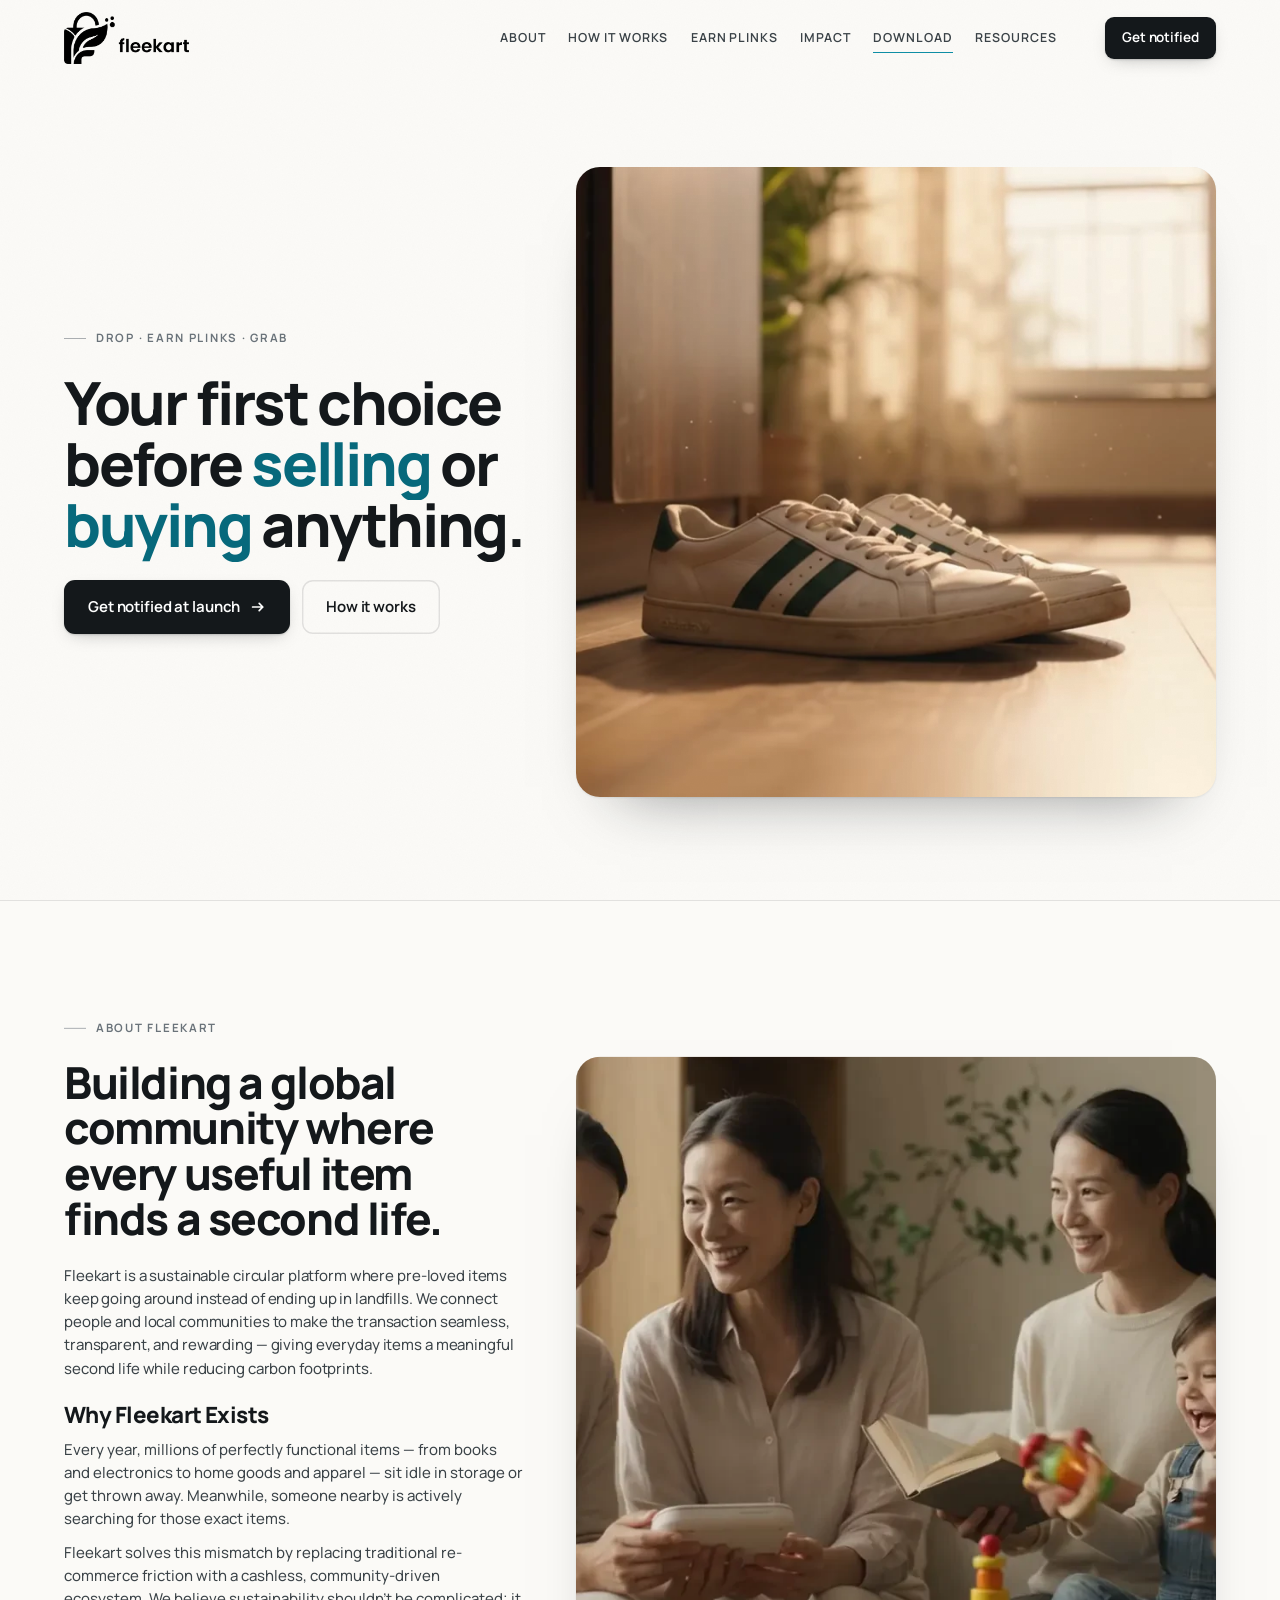
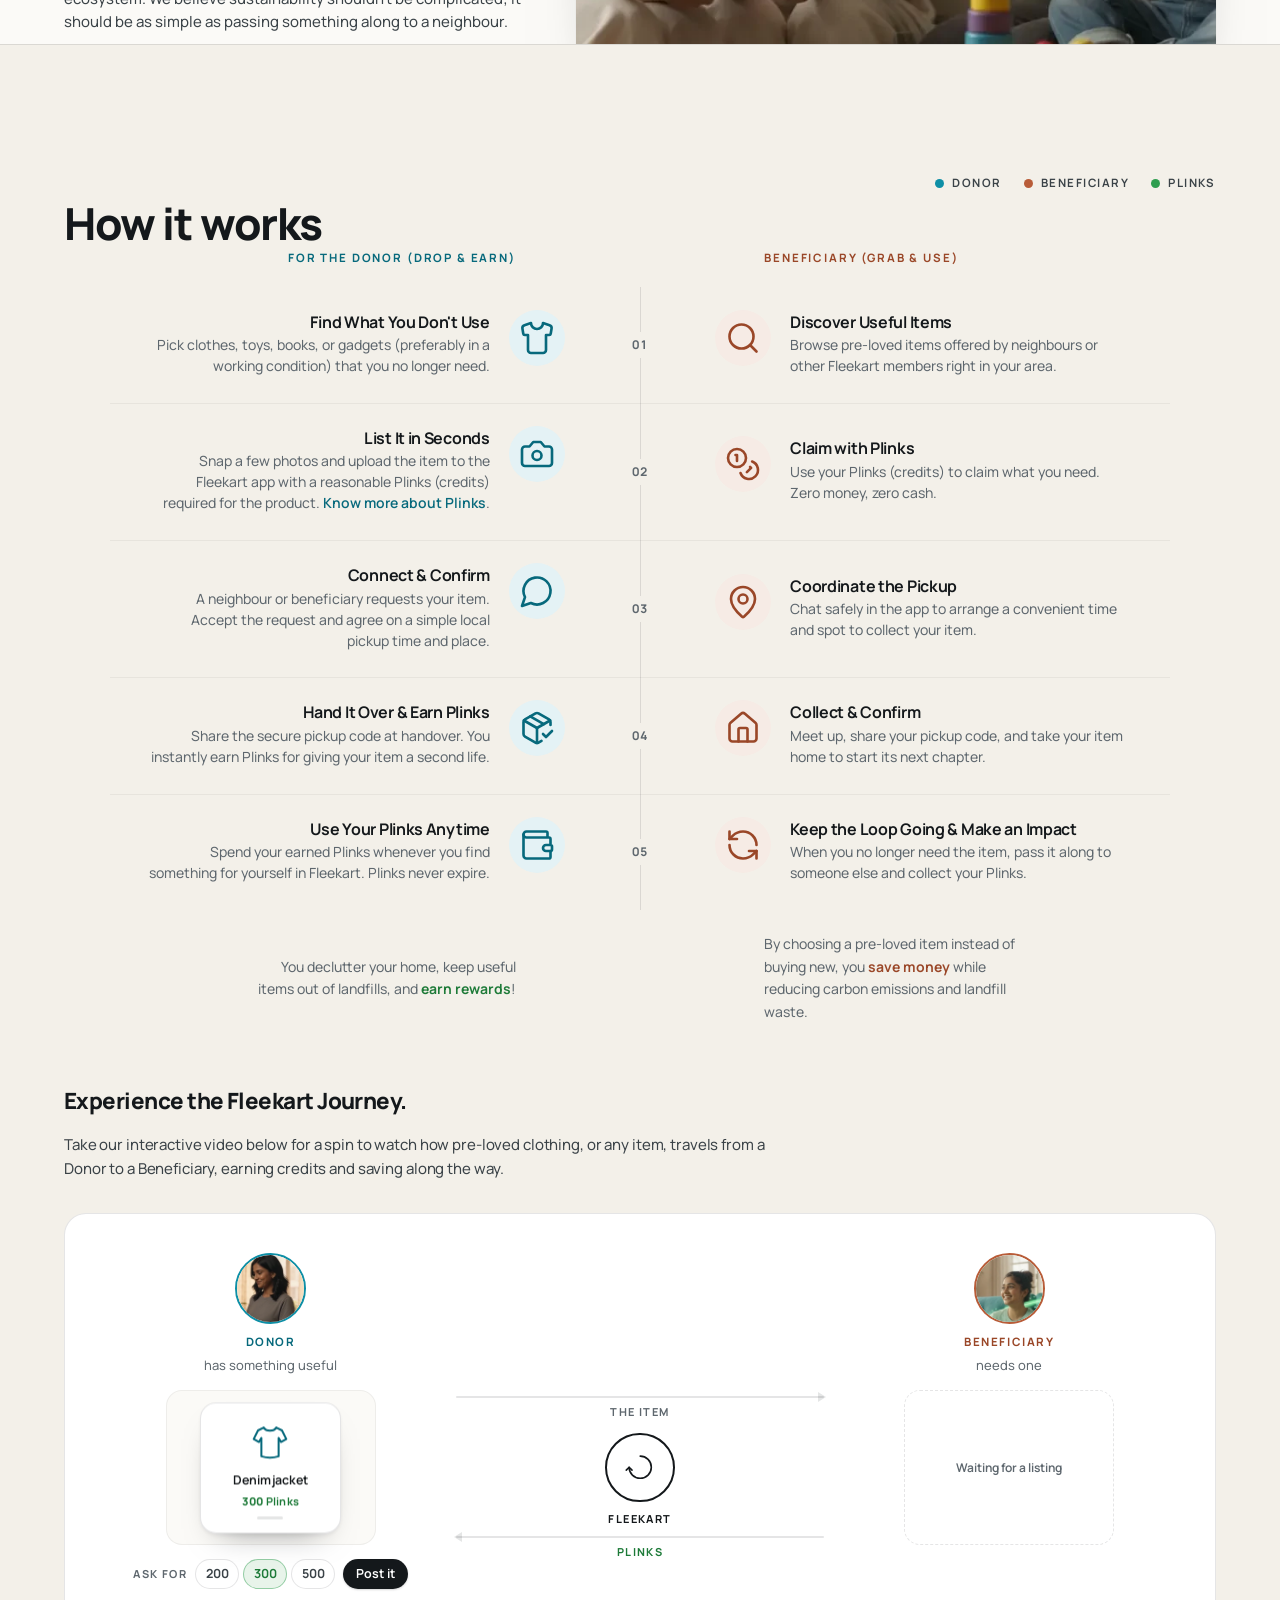
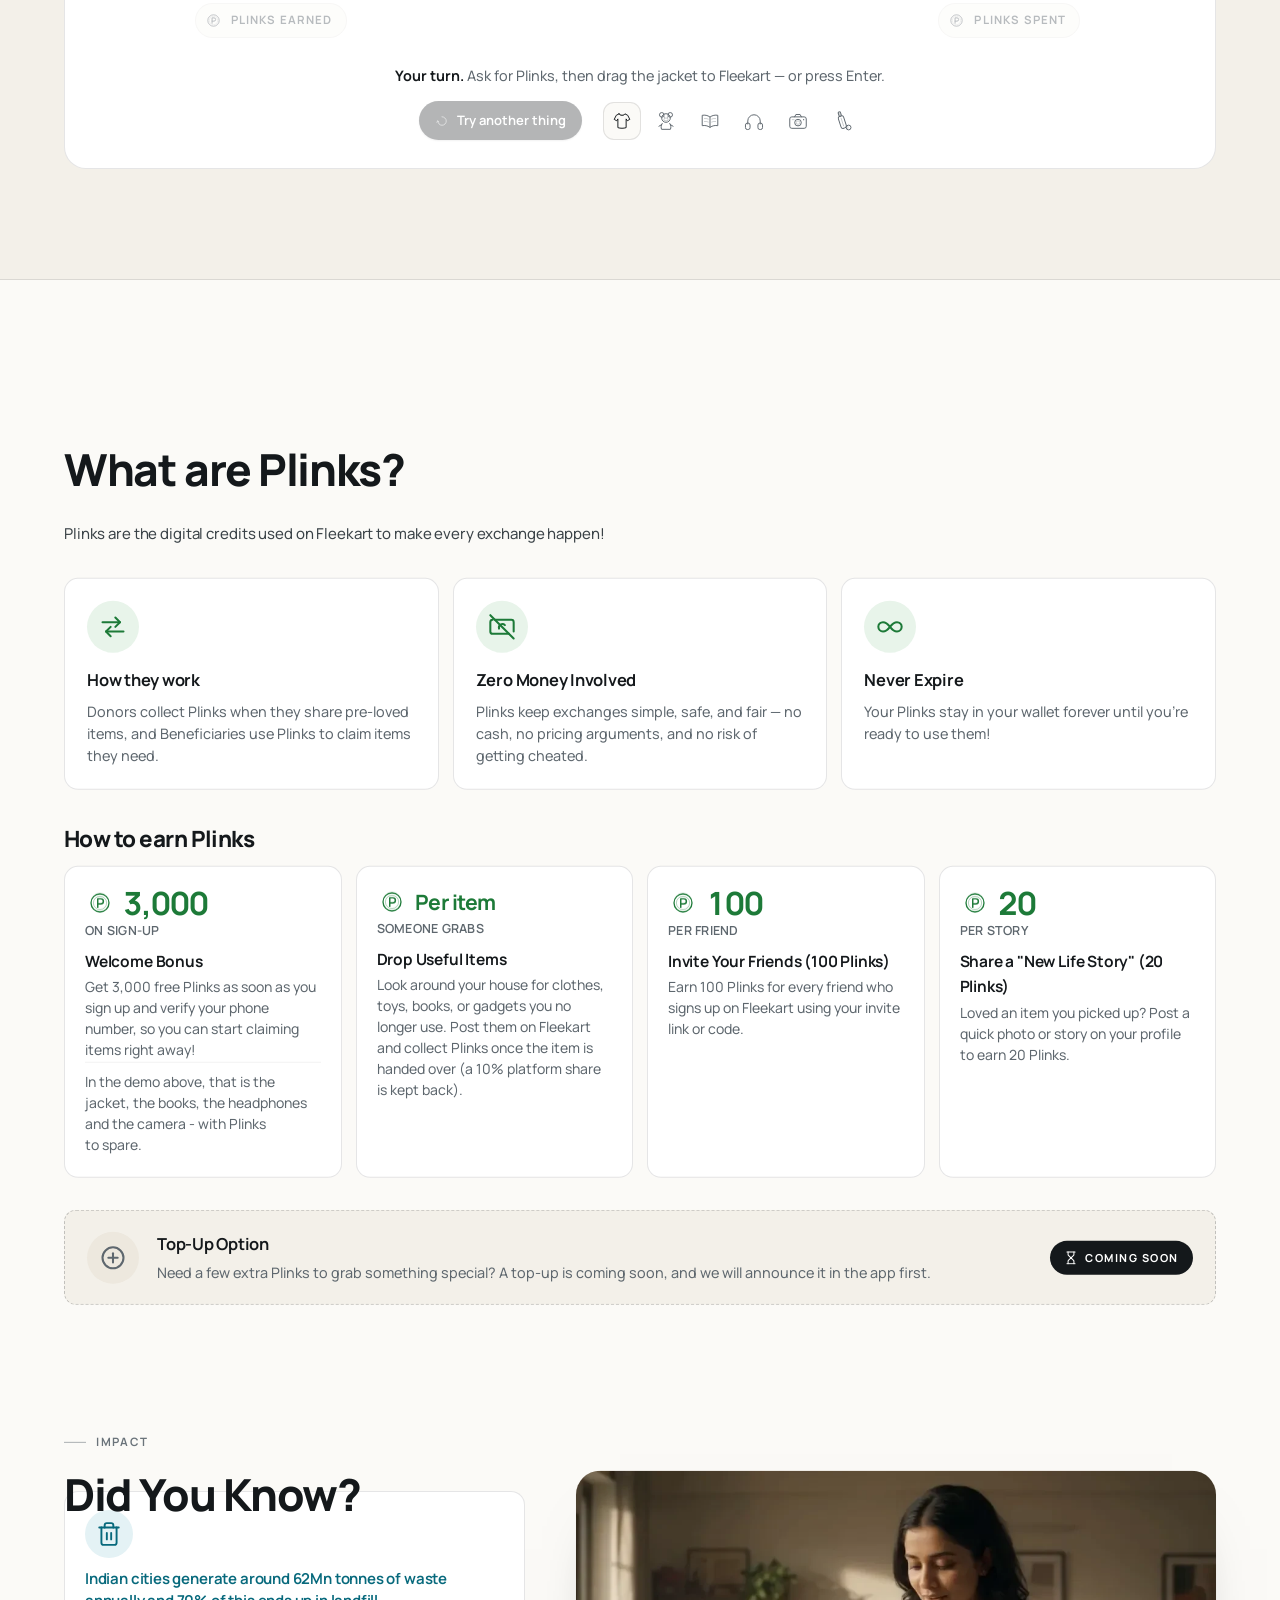
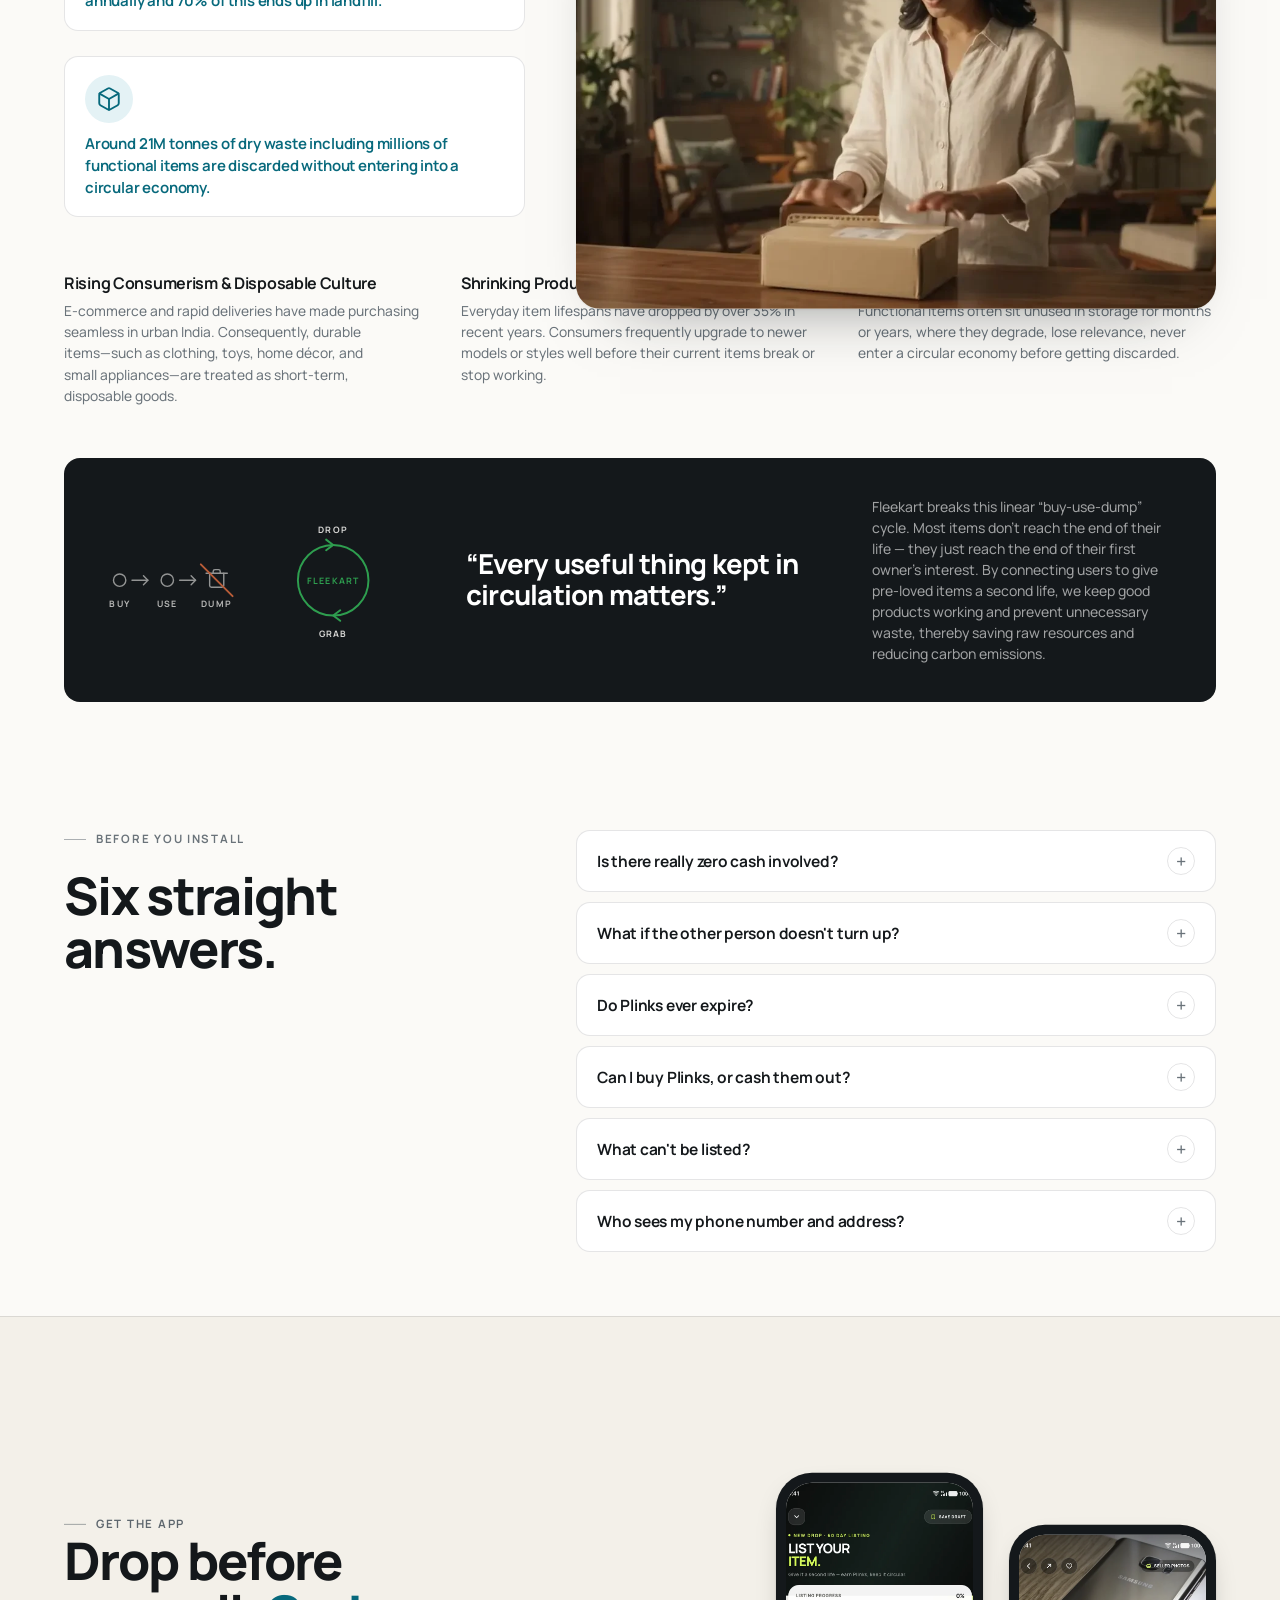
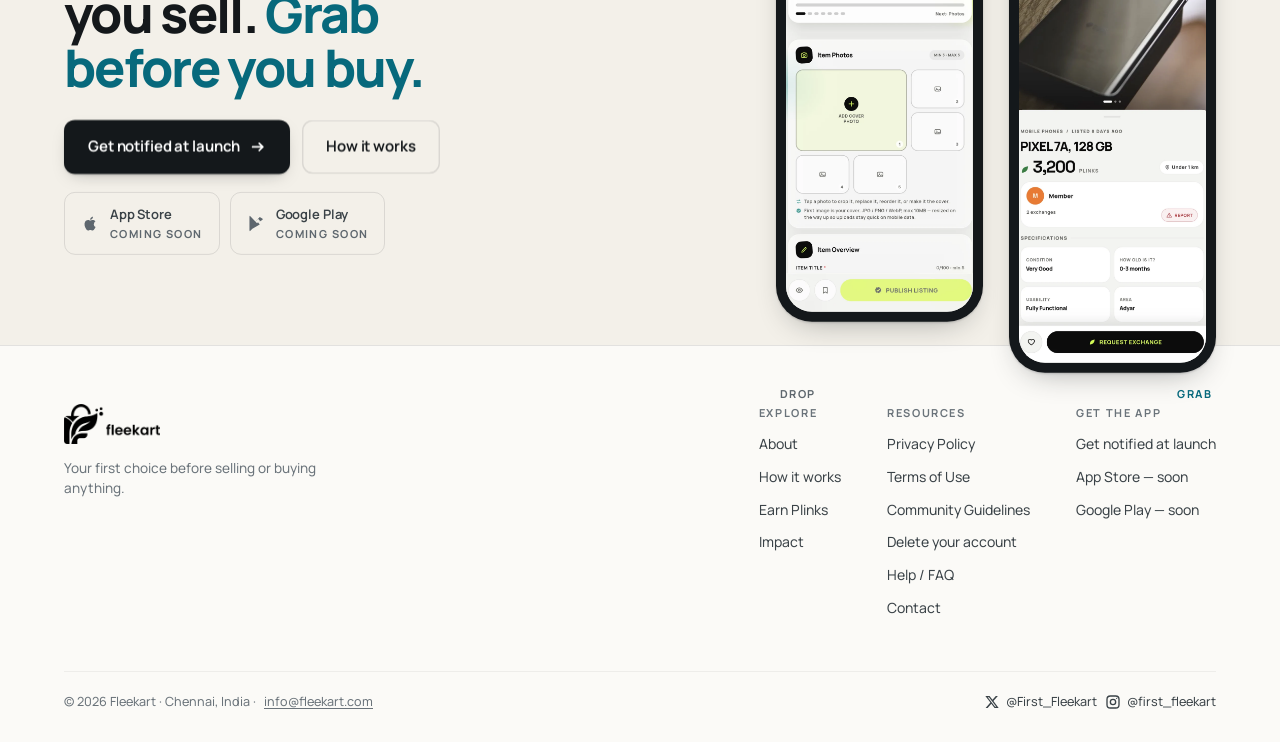
==== commit 17f3a916: "Site: X and Instagram in the footer and legal pages (Fleekart 8b0285e)" ====
--- a/index.html
+++ b/index.html
@@ -1,4 +1,4 @@
-<!DOCTYPE html><html lang="en"><head><meta charSet="utf-8"/><meta name="viewport" content="width=device-width, initial-scale=1, viewport-fit=cover"/><link rel="preload" href="/assets/Manrope.woff2" as="font" crossorigin="anonymous" type="font/woff2"/><link rel="preload" as="script" fetchPriority="low" href="/_next/static/chunks/3l04zcqx63h3y.js"/><script src="/_next/static/chunks/2m912stn0vfa6.js" async=""></script><script src="/_next/static/chunks/1mh6a-0e61pyc.js" async=""></script><script src="/_next/static/chunks/turbopack-0lalso72z2cic.js" async=""></script><script src="/_next/static/chunks/3fntmmi971322.js" async=""></script><link rel="preload" href="/assets/v2.css?v=89feee09" as="style"/><link rel="preload" href="/assets/additions.css?v=dd776835" as="style"/><meta name="theme-color" content="#FBFAF7"/><title>Fleekart — Your first choice before selling or buying anything</title><meta name="description" content="Fleekart keeps useful things in circulation. Donors drop what they no longer need and earn Plinks. Beneficiaries use Plinks to grab what they need."/><meta property="og:title" content="Fleekart — Your first choice before selling or buying anything"/><meta property="og:description" content="Drop what you no longer use. Find what you need from people around you — and keep good things in circulation."/><meta property="og:url" content="https://fleekart.com/"/><meta property="og:image" content="https://fleekart.com/assets/og.png"/><meta property="og:type" content="website"/><meta name="twitter:card" content="summary_large_image"/><meta name="twitter:title" content="Fleekart — Your first choice before selling or buying anything"/><meta name="twitter:description" content="Drop what you no longer use. Find what you need from people around you — and keep good things in circulation."/><meta name="twitter:image" content="https://fleekart.com/assets/og.png"/><link rel="icon" href="/assets/favicon.webp" type="image/webp"/><link rel="icon" href="/assets/favicon-32.png" sizes="32x32" type="image/png"/><link rel="icon" href="/assets/icon-192.png" sizes="192x192" type="image/png"/><link rel="apple-touch-icon" href="/assets/apple-touch-icon.png"/><link rel="preload" href="/assets/Manrope.woff2" as="font" type="font/woff2" crossorigin="anonymous"/><link rel="stylesheet" href="/assets/v2.css?v=89feee09"/><link rel="stylesheet" href="/assets/additions.css?v=dd776835"/><script src="/_next/static/chunks/0cz1d0mv5g_q7.js" noModule=""></script></head><body class="no-js"><div hidden=""><!--$--><!--/$--></div><div><a class="skip" href="#main">Skip to content</a>
+<!DOCTYPE html><html lang="en"><head><meta charSet="utf-8"/><meta name="viewport" content="width=device-width, initial-scale=1, viewport-fit=cover"/><link rel="preload" href="/assets/Manrope.woff2" as="font" crossorigin="anonymous" type="font/woff2"/><link rel="preload" as="script" fetchPriority="low" href="/_next/static/chunks/3l04zcqx63h3y.js"/><script src="/_next/static/chunks/2m912stn0vfa6.js" async=""></script><script src="/_next/static/chunks/1mh6a-0e61pyc.js" async=""></script><script src="/_next/static/chunks/turbopack-0lalso72z2cic.js" async=""></script><script src="/_next/static/chunks/3fntmmi971322.js" async=""></script><link rel="preload" href="/assets/v2.css?v=89feee09" as="style"/><link rel="preload" href="/assets/additions.css?v=0b461042" as="style"/><meta name="theme-color" content="#FBFAF7"/><title>Fleekart — Your first choice before selling or buying anything</title><meta name="description" content="Fleekart keeps useful things in circulation. Donors drop what they no longer need and earn Plinks. Beneficiaries use Plinks to grab what they need."/><meta property="og:title" content="Fleekart — Your first choice before selling or buying anything"/><meta property="og:description" content="Drop what you no longer use. Find what you need from people around you — and keep good things in circulation."/><meta property="og:url" content="https://fleekart.com/"/><meta property="og:image" content="https://fleekart.com/assets/og.png"/><meta property="og:type" content="website"/><meta name="twitter:card" content="summary_large_image"/><meta name="twitter:title" content="Fleekart — Your first choice before selling or buying anything"/><meta name="twitter:description" content="Drop what you no longer use. Find what you need from people around you — and keep good things in circulation."/><meta name="twitter:image" content="https://fleekart.com/assets/og.png"/><link rel="icon" href="/assets/favicon.webp" type="image/webp"/><link rel="icon" href="/assets/favicon-32.png" sizes="32x32" type="image/png"/><link rel="icon" href="/assets/icon-192.png" sizes="192x192" type="image/png"/><link rel="apple-touch-icon" href="/assets/apple-touch-icon.png"/><link rel="preload" href="/assets/Manrope.woff2" as="font" type="font/woff2" crossorigin="anonymous"/><link rel="stylesheet" href="/assets/v2.css?v=89feee09"/><link rel="stylesheet" href="/assets/additions.css?v=0b461042"/><script src="/_next/static/chunks/0cz1d0mv5g_q7.js" noModule=""></script></head><body class="no-js"><div hidden=""><!--$--><!--/$--></div><div><a class="skip" href="#main">Skip to content</a>
 <!-- ══ INK ILLUSTRATION LIBRARY ══════════════════════════════════ -->
 <svg width="0" height="0" aria-hidden="true" focusable="false" style="position:absolute;pointer-events:none">
 <defs>
@@ -746,6 +746,10 @@
     </div>
     <div class="foot__bot">
       <span>© 2026 Fleekart · Chennai, India · <a href="mailto:info@fleekart.com">info@fleekart.com</a></span>
+      <span class="foot__social">
+        <a href="https://x.com/First_Fleekart" target="_blank" rel="noopener" aria-label="Fleekart on X"><svg viewBox="0 0 24 24" width="16" height="16" aria-hidden="true" fill="currentColor"><path d="M17.75 3h3.07l-6.7 7.66L22 21h-6.17l-4.83-6.32L5.47 21H2.4l7.17-8.2L2 3h6.33l4.37 5.78L17.75 3Zm-1.08 16.17h1.7L7.4 4.74H5.58l11.09 14.43Z"/></svg><span>@First_Fleekart</span></a>
+        <a href="https://www.instagram.com/first_fleekart/" target="_blank" rel="noopener" aria-label="Fleekart on Instagram"><svg viewBox="0 0 24 24" width="16" height="16" aria-hidden="true" fill="none" stroke="currentColor" stroke-width="2"><rect x="3" y="3" width="18" height="18" rx="5"/><circle cx="12" cy="12" r="4"/><circle cx="17.5" cy="6.5" r="1" fill="currentColor" stroke="none"/></svg><span>@first_fleekart</span></a>
+      </span>
     </div>
   </div>
 </footer>
@@ -769,4 +773,4 @@
     <p class="wl__status" id="wlStatus" role="status" aria-live="polite"></p>
   </div>
 </dialog>
-</div><!--$--><!--/$--><script src="/assets/gsap.min.js?v=2d26f4c0" defer=""></script><script src="/assets/ScrollTrigger.min.js?v=489bcf6d" defer=""></script><script src="/assets/app.js?v=3f367631" defer=""></script><script src="/assets/section-motion.js?v=9591d0c6" defer=""></script><script src="/assets/waitlist.js?v=2d650d2c" defer=""></script><script src="/_next/static/chunks/3l04zcqx63h3y.js" id="_R_" async=""></script><script>(self.__next_f=self.__next_f||[]).push([0])</script><script>self.__next_f.push([1,"1:\"$Sreact.fragment\"\n2:I[39756,[\"/_next/static/chunks/3fntmmi971322.js\"],\"default\"]\n3:I[37457,[\"/_next/static/chunks/3fntmmi971322.js\"],\"default\"]\n7:I[68027,[\"/_next/static/chunks/3fntmmi971322.js\"],\"default\",1]\n:HL[\"/assets/Manrope.woff2\",\"font\",{\"crossOrigin\":\"anonymous\",\"type\":\"font/woff2\"}]\n:HL[\"/assets/v2.css?v=89feee09\",\"style\"]\n:HL[\"/assets/additions.css?v=dd776835\",\"style\"]\n4:Td504,\u003ca class=\"skip\" href=\"#main\"\u003eSkip to content\u003c/a\u003e\r\n\u003c!-- ══ INK ILLUSTRATION LIBRARY ══════════════════════════════════ --\u003e\r\n\u003csvg width=\"0\" height=\"0\" aria-hidden=\"true\" focusable=\"false\" style=\"position:absolute;pointer-events:none\"\u003e\r\n\u003cdefs\u003e\r\n  \u003cfilter id=\"fkInk\" x=\"-8%\" y=\"-8%\" width=\"116%\" height=\"116%\" color-interpolation-filters=\"sRGB\"\u003e\r\n    \u003cfeTurbulence type=\"fractalNoise\" baseFrequency=\"0.017\" numOctaves=\"3\" seed=\"9\" result=\"t\"/\u003e\r\n    \u003cfeDisplacementMap in=\"SourceGraphic\" in2=\"t\" scale=\"2.6\" xChannelSelector=\"R\" yChannelSelector=\"G\"/\u003e\r\n  \u003c/filter\u003e\r\n  \u003cfilter id=\"fkInkSoft\" x=\"-8%\" y=\"-8%\" width=\"116%\" height=\"116%\" color-interpolation-filters=\"sRGB\"\u003e\r\n    \u003cfeTurbulence type=\"fractalNoise\" baseFrequency=\"0.022\" numOctaves=\"2\" seed=\"4\" result=\"t\"/\u003e\r\n    \u003cfeDisplacementMap in=\"SourceGraphic\" in2=\"t\" scale=\"1.5\" xChannelSelector=\"R\" yChannelSelector=\"G\"/\u003e\r\n  \u003c/filter\u003e\r\n\r\n  \u003c!-- ── objects ───────────────────────────────────────────── --\u003e\r\n  \u003csymbol id=\"i-shirt\" viewBox=\"0 0 48 48\"\u003e\r\n    \u003cpath d=\"M17.5 8.5 11.5 11.5 7 20.5 12.5 23.5 15 19.4 15 38.5c6 1.8 12 1.8 18 0V19.4l2.5 4.1 5.5-3-4.5-9-6-3c-2.4 4.2-10.6 4.2-13 0Z\"\r\n      fill=\"none\" stroke=\"currentColor\" stroke-width=\"2.1\" stroke-linejoin=\"round\" stroke-linecap=\"round\"/\u003e\r\n    \u003cpath d=\"M17.5 8.5c2.4 4.2 10.6 4.2 13 0\" fill=\"none\" stroke=\"currentColor\" stroke-width=\"1.35\" opacity=\".5\" stroke-linecap=\"round\"/\u003e\r\n  \u003c/symbol\u003e\r\n\r\n  \u003csymbol id=\"i-toy\" viewBox=\"0 0 48 48\"\u003e\r\n    \u003ccircle cx=\"14.8\" cy=\"10.6\" r=\"5\" fill=\"none\" stroke=\"currentColor\" stroke-width=\"2.1\"/\u003e\r\n    \u003ccircle cx=\"33.2\" cy=\"10.6\" r=\"5\" fill=\"none\" stroke=\"currentColor\" stroke-width=\"2.1\"/\u003e\r\n    \u003ccircle cx=\"24\" cy=\"17.5\" r=\"9.4\" fill=\"none\" stroke=\"currentColor\" stroke-width=\"2.1\"/\u003e\r\n    \u003cellipse cx=\"24\" cy=\"20.6\" rx=\"4.4\" ry=\"3.2\" fill=\"none\" stroke=\"currentColor\" stroke-width=\"1.35\" opacity=\".6\"/\u003e\r\n    \u003ccircle cx=\"20.4\" cy=\"15.4\" r=\"1.15\" fill=\"currentColor\"/\u003e\u003ccircle cx=\"27.6\" cy=\"15.4\" r=\"1.15\" fill=\"currentColor\"/\u003e\r\n    \u003cpath d=\"M15.6 29.4c-2.6 3-2.9 9.4-1.2 12.8h19.2c1.7-3.4 1.4-9.8-1.2-12.8\" fill=\"none\" stroke=\"currentColor\" stroke-width=\"2.1\" stroke-linejoin=\"round\" stroke-linecap=\"round\"/\u003e\r\n    \u003cpath d=\"M15 31.6 8.6 35.4M33 31.6l6.4 3.8\" fill=\"none\" stroke=\"currentColor\" stroke-width=\"2.1\" stroke-linecap=\"round\"/\u003e\r\n  \u003c/symbol\u003e\r\n\r\n  \u003csymbol id=\"i-book\" viewBox=\"0 0 48 48\"\u003e\r\n    \u003cpath d=\"M24 15.4C18.6 11.4 12.6 10.6 7 11.6v22.6c5.6-1 11.6-.2 17 3.8 5.4-4 11.4-4.8 17-3.8V11.6c-5.6-1-11.6-.2-17 3.8Z\"\r\n      fill=\"none\" stroke=\"currentColor\" stroke-width=\"2.1\" stroke-linejoin=\"round\"/\u003e\r\n    \u003cpath d=\"M24 15.4V38\" fill=\"none\" stroke=\"currentColor\" stroke-width=\"2.1\"/\u003e\r\n    \u003cpath d=\"M11.8 18.6c3.2-.4 6.2 0 8.6 1.2M27.6 19.8c2.4-1.2 5.4-1.6 8.6-1.2M11.8 25c3.2-.4 6.2 0 8.6 1.2M27.6 26.2c2.4-1.2 5.4-1.6 8.6-1.2\"\r\n      fill=\"none\" stroke=\"currentColor\" stroke-width=\"1.35\" opacity=\".5\" stroke-linecap=\"round\"/\u003e\r\n  \u003c/symbol\u003e\r\n\r\n  \u003csymbol id=\"i-gadget\" viewBox=\"0 0 48 48\"\u003e\r\n    \u003cpath d=\"M10.4 30.6V24a13.6 13.6 0 0 1 27.2 0v6.6\" fill=\"none\" stroke=\"currentColor\" stroke-width=\"2.1\" stroke-linecap=\"round\"/\u003e\r\n    \u003crect x=\"5.4\" y=\"28.6\" width=\"10\" height=\"14\" rx=\"4.2\" fill=\"none\" stroke=\"currentColor\" stroke-width=\"2.1\"/\u003e\r\n    \u003crect x=\"32.6\" y=\"28.6\" width=\"10\" height=\"14\" rx=\"4.2\" fill=\"none\" stroke=\"currentColor\" stroke-width=\"2.1\"/\u003e\r\n  \u003c/symbol\u003e\r\n\r\n  \u003c!-- two more things to hand over (15 Sep, the founder's \"add more sample\r\n       products\") and a leaf for the carbon line — same 2.1 stroke, same\r\n       1.35/.5 detail lines as the four above, so the dots read as one set --\u003e\r\n  \u003csymbol id=\"i-camera\" viewBox=\"0 0 48 48\"\u003e\r\n    \u003crect x=\"6\" y=\"15\" width=\"36\" height=\"25\" rx=\"4.6\" fill=\"none\" stroke=\"currentColor\" stroke-width=\"2.1\"/\u003e\r\n    \u003cpath d=\"M16.6 15 19.4 9.8h9.2L31.4 15\" fill=\"none\" stroke=\"currentColor\" stroke-width=\"2.1\" stroke-linejoin=\"round\" stroke-linecap=\"round\"/\u003e\r\n    \u003ccircle cx=\"24\" cy=\"27.5\" r=\"7.2\" fill=\"none\" stroke=\"currentColor\" stroke-width=\"2.1\"/\u003e\r\n    \u003ccircle cx=\"24\" cy=\"27.5\" r=\"3.8\" fill=\"none\" stroke=\"currentColor\" stroke-width=\"1.35\" opacity=\".5\"/\u003e\r\n    \u003cpath d=\"M11.5 21h4\" fill=\"none\" stroke=\"currentColor\" stroke-width=\"1.35\" opacity=\".5\" stroke-linecap=\"round\"/\u003e\r\n    \u003ccircle cx=\"36.3\" cy=\"21\" r=\"1.4\" fill=\"currentColor\"/\u003e\r\n  \u003c/symbol\u003e\r\n\r\n  \u003csymbol id=\"i-bat\" viewBox=\"0 0 48 48\"\u003e\r\n    \u003cg transform=\"rotate(-18 24 24)\"\u003e\r\n      \u003crect x=\"21.4\" y=\"3.2\" width=\"5.2\" height=\"9.8\" rx=\"2.2\" fill=\"none\" stroke=\"currentColor\" stroke-width=\"2.1\"/\u003e\r\n      \u003cpath d=\"M18 17c0-2.4 1.5-4 3.6-4h4.8c2.1 0 3.6 1.6 3.6 4v18.4c0 2.8-2.1 4.8-4.8 4.8h-2.4c-2.7 0-4.8-2-4.8-4.8Z\" fill=\"none\" stroke=\"currentColor\" stroke-width=\"2.1\" stroke-linejoin=\"round\"/\u003e\r\n      \u003cpath d=\"M24 17.6v17.8M22.2 6.2h3.6M22.2 9.4h3.6\" fill=\"none\" stroke=\"currentColor\" stroke-width=\"1.35\" opacity=\".5\" stroke-linecap=\"round\"/\u003e\r\n    \u003c/g\u003e\r\n    \u003ccircle cx=\"38.4\" cy=\"38.2\" r=\"5.2\" fill=\"none\" stroke=\"currentColor\" stroke-width=\"2.1\"/\u003e\r\n    \u003cpath d=\"M35.4 34.8c2.4 2 2.4 4.8 0 6.8\" fill=\"none\" stroke=\"currentColor\" stroke-width=\"1.35\" opacity=\".5\" stroke-linecap=\"round\"/\u003e\r\n  \u003c/symbol\u003e\r\n\r\n  \u003csymbol id=\"i-leaf\" viewBox=\"0 0 48 48\"\u003e\r\n    \u003cpath d=\"M9 39C9 21.4 21.4 9 39 9c0 17.6-12.4 30-30 30Z\" fill=\"none\" stroke=\"currentColor\" stroke-width=\"2.1\" stroke-linejoin=\"round\"/\u003e\r\n    \u003cpath d=\"M9 39C15 31.4 22 24.4 30 18\" fill=\"none\" stroke=\"currentColor\" stroke-width=\"1.35\" opacity=\".5\" stroke-linecap=\"round\"/\u003e\r\n  \u003c/symbol\u003e\r\n\r\n  \u003csymbol id=\"i-plink\" viewBox=\"0 0 48 48\"\u003e\r\n    \u003ccircle cx=\"24\" cy=\"24\" r=\"14.4\" fill=\"none\" stroke=\"currentColor\" stroke-width=\"2.1\"/\u003e\r\n    \u003ccircle cx=\"24\" cy=\"24\" r=\"10.6\" fill=\"none\" stroke=\"currentColor\" stroke-width=\"1.2\" opacity=\".45\"/\u003e\r\n    \u003cpath d=\"M20.4 31V17.4h4.9a4.1 4.1 0 0 1 0 8.2h-4.9\" fill=\"none\" stroke=\"currentColor\" stroke-width=\"2.35\" stroke-linecap=\"round\" stroke-linejoin=\"round\"/\u003e\r\n  \u003c/symbol\u003e\r\n\r\n  \u003csymbol id=\"i-drop\" viewBox=\"0 0 48 48\"\u003e\r\n    \u003cpath d=\"M24 4v10M20.2 10.4 24 14.2l3.8-3.8\" fill=\"none\" stroke=\"currentColor\" stroke-width=\"2.1\" stroke-linecap=\"round\" stroke-linejoin=\"round\"/\u003e\r\n    \u003cpath d=\"M24 17.4 38 23.6v13.2L24 43l-14-6.2V23.6Z\" fill=\"none\" stroke=\"currentColor\" stroke-width=\"2.1\" stroke-linejoin=\"round\"/\u003e\r\n    \u003cpath d=\"M10 23.6 24 29.8l14-6.2M24 29.8V43\" fill=\"none\" stroke=\"currentColor\" stroke-width=\"1.35\" opacity=\".55\"/\u003e\r\n  \u003c/symbol\u003e\r\n\r\n  \u003csymbol id=\"i-verify\" viewBox=\"0 0 48 48\"\u003e\r\n    \u003cpath d=\"M22 6 35 11.8v12.4L22 30 9 24.2V11.8Z\" fill=\"none\" stroke=\"currentColor\" stroke-width=\"2.1\" stroke-linejoin=\"round\"/\u003e\r\n    \u003cpath d=\"M9 11.8 22 17.6l13-5.8M22 17.6V30\" fill=\"none\" stroke=\"currentColor\" stroke-width=\"1.35\" opacity=\".55\"/\u003e\r\n    \u003ccircle cx=\"32.5\" cy=\"33.5\" r=\"9\" fill=\"var(--card,#fff)\" stroke=\"currentColor\" stroke-width=\"2.1\"/\u003e\r\n    \u003cpath d=\"m28.4 33.6 3 3 5.2-6\" fill=\"none\" stroke=\"currentColor\" stroke-width=\"2.1\" stroke-linecap=\"round\" stroke-linejoin=\"round\"/\u003e\r\n  \u003c/symbol\u003e\r\n\r\n  \u003csymbol id=\"i-discover\" viewBox=\"0 0 48 48\"\u003e\r\n    \u003crect x=\"7\" y=\"7.5\" width=\"12.4\" height=\"12.4\" rx=\"3.4\" fill=\"none\" stroke=\"currentColor\" stroke-width=\"2.1\"/\u003e\r\n    \u003crect x=\"24.6\" y=\"7.5\" width=\"12.4\" height=\"12.4\" rx=\"3.4\" fill=\"none\" stroke=\"currentColor\" stroke-width=\"2.1\" opacity=\".5\"/\u003e\r\n    \u003crect x=\"7\" y=\"25.1\" width=\"12.4\" height=\"12.4\" rx=\"3.4\" fill=\"none\" stroke=\"currentColor\" stroke-width=\"2.1\" opacity=\".5\"/\u003e\r\n    \u003ccircle cx=\"32.2\" cy=\"31.6\" r=\"8.2\" fill=\"var(--card,#fff)\" stroke=\"currentColor\" stroke-width=\"2.1\"/\u003e\r\n    \u003cpath d=\"m38.4 37.6 4.4 4.4\" fill=\"none\" stroke=\"currentColor\" stroke-width=\"2.1\" stroke-linecap=\"round\"/\u003e\r\n  \u003c/symbol\u003e\r\n\r\n  \u003csymbol id=\"i-spend\" viewBox=\"0 0 48 48\"\u003e\r\n    \u003ccircle cx=\"19\" cy=\"27\" r=\"12.4\" fill=\"none\" stroke=\"currentColor\" stroke-width=\"2.1\"/\u003e\r\n    \u003cpath d=\"M15.9 33.2V21.4h4.3a3.6 3.6 0 0 1 0 7.2h-4.3\" fill=\"none\" stroke=\"currentColor\" stroke-width=\"2.2\" stroke-linecap=\"round\" stroke-linejoin=\"round\"/\u003e\r\n    \u003cpath d=\"M30.6 16.4 41.4 6.6M33.6 6h8v8\" fill=\"none\" stroke=\"currentColor\" stroke-width=\"2.1\" stroke-linecap=\"round\" stroke-linejoin=\"round\"/\u003e\r\n  \u003c/symbol\u003e\r\n\r\n  \u003csymbol id=\"i-receive\" viewBox=\"0 0 48 48\"\u003e\r\n    \u003cpath d=\"M28 42V10.4L42 6v36Z\" fill=\"none\" stroke=\"currentColor\" stroke-width=\"2.1\" stroke-linejoin=\"round\"/\u003e\r\n    \u003ccircle cx=\"32.4\" cy=\"25.4\" r=\"1.5\" fill=\"currentColor\"/\u003e\r\n    \u003crect x=\"5\" y=\"19\" width=\"13.4\" height=\"13.4\" rx=\"3\" fill=\"none\" stroke=\"currentColor\" stroke-width=\"2.1\"/\u003e\r\n    \u003cpath d=\"M20.4 25.7h6.2M23.4 22.4l3.4 3.3-3.4 3.3\" fill=\"none\" stroke=\"currentColor\" stroke-width=\"2.1\" stroke-linecap=\"round\" stroke-linejoin=\"round\"/\u003e\r\n  \u003c/symbol\u003e\r\n\r\n  \u003csymbol id=\"i-again\" viewBox=\"0 0 48 48\"\u003e\r\n    \u003crect x=\"16.4\" y=\"16.4\" width=\"15.2\" height=\"15.2\" rx=\"4\" fill=\"none\" stroke=\"currentColor\" stroke-width=\"2.1\"/\u003e\r\n    \u003cpath d=\"M24 9.4A14.6 14.6 0 1 1 9.4 24\" fill=\"none\" stroke=\"currentColor\" stroke-width=\"2.1\" stroke-linecap=\"round\"/\u003e\r\n    \u003cpath d=\"m5.6 27.8 3.8-3.8 3.8 3.8\" fill=\"none\" stroke=\"currentColor\" stroke-width=\"2.1\" stroke-linecap=\"round\" stroke-linejoin=\"round\"/\u003e\r\n  \u003c/symbol\u003e\r\n\r\n  \u003csymbol id=\"i-loop\" viewBox=\"0 0 48 48\"\u003e\r\n    \u003cpath d=\"M24 9.4A14.6 14.6 0 1 1 9.4 24\" fill=\"none\" stroke=\"currentColor\" stroke-width=\"2.1\" stroke-linecap=\"round\"/\u003e\r\n    \u003cpath d=\"m5.6 27.8 3.8-3.8 3.8 3.8\" fill=\"none\" stroke=\"currentColor\" stroke-width=\"2.1\" stroke-linecap=\"round\" stroke-linejoin=\"round\"/\u003e\r\n  \u003c/symbol\u003e\r\n\r\n  \u003csymbol id=\"i-check\" viewBox=\"0 0 24 24\"\u003e\r\n    \u003cpath d=\"m5 12.6 4.4 4.4L19 7\" fill=\"none\" stroke=\"currentColor\" stroke-width=\"2.2\" stroke-linecap=\"round\" stroke-linejoin=\"round\"/\u003e\r\n  \u003c/symbol\u003e\r\n\r\n  \u003csymbol id=\"i-bin\" viewBox=\"0 0 48 48\"\u003e\r\n    \u003cpath d=\"M12 16.6h24l-2.2 24.2H14.2Z\" fill=\"none\" stroke=\"currentColor\" stroke-width=\"2.1\" stroke-linejoin=\"round\"/\u003e\r\n    \u003cpath d=\"M8.6 16.6h30.8M19 16.6l1-5h8l1 5\" fill=\"none\" stroke=\"currentColor\" stroke-width=\"2.1\" stroke-linecap=\"round\" stroke-linejoin=\"round\"/\u003e\r\n    \u003cpath d=\"M20 23.4v10M28 23.4v10\" fill=\"none\" stroke=\"currentColor\" stroke-width=\"1.35\" opacity=\".5\" stroke-linecap=\"round\"/\u003e\r\n  \u003c/symbol\u003e\r\n\r\n  \u003csymbol id=\"l-shirt\" viewBox=\"0 0 24 24\"\u003e\u003cg fill=\"none\" stroke=\"currentColor\" stroke-width=\"1.75\" stroke-linecap=\"round\" stroke-linejoin=\"round\"\u003e\u003cpath d=\"M20.38 3.46 16 2a4 4 0 0 1-8 0L3.62 3.46a2 2 0 0 0-1.34 2.23l.58 3.47a1 1 0 0 0 .99.84H6v10c0 1.1.9 2 2 2h8a2 2 0 0 0 2-2V10h2.15a1 1 0 0 0 .99-.84l.58-3.47a2 2 0 0 0-1.34-2.23z\"/\u003e\u003c/g\u003e\u003c/symbol\u003e\r\n  \u003csymbol id=\"l-camera\" viewBox=\"0 0 24 24\"\u003e\u003cg fill=\"none\" stroke=\"currentColor\" stroke-width=\"1.75\" stroke-linecap=\"round\" stroke-linejoin=\"round\"\u003e\u003cpath d=\"M14.5 4h-5L7 7H4a2 2 0 0 0-2 2v9a2 2 0 0 0 2 2h16a2 2 0 0 0 2-2V9a2 2 0 0 0-2-2h-3l-2.5-3z\"/\u003e\u003ccircle cx=\"12\" cy=\"13\" r=\"3\"/\u003e\u003c/g\u003e\u003c/symbol\u003e\r\n  \u003csymbol id=\"l-message\" viewBox=\"0 0 24 24\"\u003e\u003cg fill=\"none\" stroke=\"currentColor\" stroke-width=\"1.75\" stroke-linecap=\"round\" stroke-linejoin=\"round\"\u003e\u003cpath d=\"M7.9 20A9 9 0 1 0 4 16.1L2 22Z\"/\u003e\u003c/g\u003e\u003c/symbol\u003e\r\n  \u003csymbol id=\"l-package-check\" viewBox=\"0 0 24 24\"\u003e\u003cg fill=\"none\" stroke=\"currentColor\" stroke-width=\"1.75\" stroke-linecap=\"round\" stroke-linejoin=\"round\"\u003e\u003cpath d=\"m16 16 2 2 4-4\"/\u003e\u003cpath d=\"M21 10V8a2 2 0 0 0-1-1.73l-7-4a2 2 0 0 0-2 0l-7 4A2 2 0 0 0 3 8v8a2 2 0 0 0 1 1.73l7 4a2 2 0 0 0 2 0l2-1.14\"/\u003e\u003cpath d=\"m7.5 4.27 9 5.15\"/\u003e\u003cpath d=\"M3.29 7 12 12l8.71-5\"/\u003e\u003cpath d=\"M12 22V12\"/\u003e\u003c/g\u003e\u003c/symbol\u003e\r\n  \u003csymbol id=\"l-wallet\" viewBox=\"0 0 24 24\"\u003e\u003cg fill=\"none\" stroke=\"currentColor\" stroke-width=\"1.75\" stroke-linecap=\"round\" stroke-linejoin=\"round\"\u003e\u003cpath d=\"M19 7V4a1 1 0 0 0-1-1H5a2 2 0 0 0 0 4h15a1 1 0 0 1 1 1v4h-3a2 2 0 0 0 0 4h3a1 1 0 0 0 1-1v-2a1 1 0 0 0-1-1\"/\u003e\u003cpath d=\"M3 5v14a2 2 0 0 0 2 2h15a1 1 0 0 0 1-1v-4\"/\u003e\u003c/g\u003e\u003c/symbol\u003e\r\n  \u003csymbol id=\"l-search\" viewBox=\"0 0 24 24\"\u003e\u003cg fill=\"none\" stroke=\"currentColor\" stroke-width=\"1.75\" stroke-linecap=\"round\" stroke-linejoin=\"round\"\u003e\u003ccircle cx=\"11\" cy=\"11\" r=\"8\"/\u003e\u003cpath d=\"m21 21-4.3-4.3\"/\u003e\u003c/g\u003e\u003c/symbol\u003e\r\n  \u003csymbol id=\"l-coins\" viewBox=\"0 0 24 24\"\u003e\u003cg fill=\"none\" stroke=\"currentColor\" stroke-width=\"1.75\" stroke-linecap=\"round\" stroke-linejoin=\"round\"\u003e\u003ccircle cx=\"8\" cy=\"8\" r=\"6\"/\u003e\u003cpath d=\"M18.09 10.37A6 6 0 1 1 10.34 18\"/\u003e\u003cpath d=\"M7 6h1v4\"/\u003e\u003cpath d=\"m16.71 13.88.7.71-2.82 2.82\"/\u003e\u003c/g\u003e\u003c/symbol\u003e\r\n  \u003csymbol id=\"l-map-pin\" viewBox=\"0 0 24 24\"\u003e\u003cg fill=\"none\" stroke=\"currentColor\" stroke-width=\"1.75\" stroke-linecap=\"round\" stroke-linejoin=\"round\"\u003e\u003cpath d=\"M20 10c0 4.993-5.539 10.193-7.399 11.799a1 1 0 0 1-1.202 0C9.539 20.193 4 14.993 4 10a8 8 0 0 1 16 0\"/\u003e\u003ccircle cx=\"12\" cy=\"10\" r=\"3\"/\u003e\u003c/g\u003e\u003c/symbol\u003e\r\n  \u003csymbol id=\"l-home\" viewBox=\"0 0 24 24\"\u003e\u003cg fill=\"none\" stroke=\"currentColor\" stroke-width=\"1.75\" stroke-linecap=\"round\" stroke-linejoin=\"round\"\u003e\u003cpath d=\"M15 21v-8a1 1 0 0 0-1-1h-4a1 1 0 0 0-1 1v8\"/\u003e\u003cpath d=\"M3 10a2 2 0 0 1 .709-1.528l7-5.999a2 2 0 0 1 2.582 0l7 5.999A2 2 0 0 1 21 10v9a2 2 0 0 1-2 2H5a2 2 0 0 1-2-2z\"/\u003e\u003c/g\u003e\u003c/symbol\u003e\r\n  \u003csymbol id=\"l-refresh\" viewBox=\"0 0 24 24\"\u003e\u003cg fill=\"none\" stroke=\"currentColor\" stroke-width=\"1.75\" stroke-linecap=\"round\" stroke-linejoin=\"round\"\u003e\u003cpath d=\"M21 12a9 9 0 0 0-9-9 9.75 9.75 0 0 0-6.74 2.74L3 8\"/\u003e\u003cpath d=\"M3 3v5h5\"/\u003e\u003cpath d=\"M3 12a9 9 0 0 0 9 9 9.75 9.75 0 0 0 6.74-2.74L21 16\"/\u003e\u003cpath d=\"M16 16h5v5\"/\u003e\u003c/g\u003e\u003c/symbol\u003e\r\n  \u003csymbol id=\"l-gift\" viewBox=\"0 0 24 24\"\u003e\u003cg fill=\"none\" stroke=\"currentColor\" stroke-width=\"1.75\" stroke-linecap=\"round\" stroke-linejoin=\"round\"\u003e\u003crect x=\"3\" y=\"8\" width=\"18\" height=\"4\" rx=\"1\"/\u003e\u003cpath d=\"M12 8v13\"/\u003e\u003cpath d=\"M19 12v7a2 2 0 0 1-2 2H7a2 2 0 0 1-2-2v-7\"/\u003e\u003cpath d=\"M7.5 8a2.5 2.5 0 0 1 0-5A4.8 8 0 0 1 12 8a4.8 8 0 0 1 4.5-5 2.5 2.5 0 0 1 0 5\"/\u003e\u003c/g\u003e\u003c/symbol\u003e\r\n  \u003csymbol id=\"l-bag\" viewBox=\"0 0 24 24\"\u003e\u003cg fill=\"none\" stroke=\"currentColor\" stroke-width=\"1.75\" stroke-linecap=\"round\" stroke-linejoin=\"round\"\u003e\u003cpath d=\"M6 2 3 6v14a2 2 0 0 0 2 2h14a2 2 0 0 0 2-2V6l-3-4Z\"/\u003e\u003cpath d=\"M3 6h18\"/\u003e\u003cpath d=\"M16 10a4 4 0 0 1-8 0\"/\u003e\u003c/g\u003e\u003c/symbol\u003e\r\n  \u003csymbol id=\"l-trash\" viewBox=\"0 0 24 24\"\u003e\u003cg fill=\"none\" stroke=\"currentColor\" stroke-width=\"1.75\" stroke-linecap=\"round\" stroke-linejoin=\"round\"\u003e\u003cpath d=\"M3 6h18\"/\u003e\u003cpath d=\"M19 6v14c0 1-1 2-2 2H7c-1 0-2-1-2-2V6\"/\u003e\u003cpath d=\"M8 6V4c0-1 1-2 2-2h4c1 0 2 1 2 2v2\"/\u003e\u003cpath d=\"M10 11v6\"/\u003e\u003cpath d=\"M14 11v6\"/\u003e\u003c/g\u003e\u003c/symbol\u003e\r\n  \u003csymbol id=\"l-layers\" viewBox=\"0 0 24 24\"\u003e\u003cg fill=\"none\" stroke=\"currentColor\" stroke-width=\"1.75\" stroke-linecap=\"round\" stroke-linejoin=\"round\"\u003e\u003cpath d=\"M12.83 2.18a2 2 0 0 0-1.66 0L2.6 6.08a1 1 0 0 0 0 1.83l8.58 3.91a2 2 0 0 0 1.66 0l8.58-3.9a1 1 0 0 0 0-1.83Z\"/\u003e\u003cpath d=\"m22 17.65-9.17 4.16a2 2 0 0 1-1.66 0L2 17.65\"/\u003e\u003cpath d=\"m22 12.65-9.17 4.16a2 2 0 0 1-1.66 0L2 12.65\"/\u003e\u003c/g\u003e\u003c/symbol\u003e\r\n  \u003csymbol id=\"l-box\" viewBox=\"0 0 24 24\"\u003e\u003cg fill=\"none\" stroke=\"currentColor\" stroke-width=\"1.75\" stroke-linecap=\"round\" stroke-linejoin=\"round\"\u003e\u003cpath d=\"M21 8a2 2 0 0 0-1-1.73l-7-4a2 2 0 0 0-2 0l-7 4A2 2 0 0 0 3 8v8a2 2 0 0 0 1 1.73l7 4a2 2 0 0 0 2 0l7-4A2 2 0 0 0 21 16Z\"/\u003e\u003cpath d=\"m3.3 7 8.7 5 8.7-5\"/\u003e\u003cpath d=\"M12 22V12\"/\u003e\u003c/g\u003e\u003c/symbol\u003e\r\n  \u003csymbol id=\"l-hourglass\" viewBox=\"0 0 24 24\"\u003e\u003cg fill=\"none\" stroke=\"currentColor\" stroke-width=\"1.75\" stroke-linecap=\"round\" stroke-linejoin=\"round\"\u003e\u003cpath d=\"M5 22h14\"/\u003e\u003cpath d=\"M5 2h14\"/\u003e\u003cpath d=\"M17 22v-4.172a2 2 0 0 0-.586-1.414L12 12l-4.414 4.414A2 2 0 0 0 7 17.828V22\"/\u003e\u003cpath d=\"M7 2v4.172a2 2 0 0 0 .586 1.414L12 12l4.414-4.414A2 2 0 0 0 17 6.172V2\"/\u003e\u003c/g\u003e\u003c/symbol\u003e\r\n  \u003csymbol id=\"l-swap\" viewBox=\"0 0 24 24\"\u003e\u003cg fill=\"none\" stroke=\"currentColor\" stroke-width=\"1.75\" stroke-linecap=\"round\" stroke-linejoin=\"round\"\u003e\u003cpath d=\"M3 8h15\"/\u003e\u003cpath d=\"m14 4 4 4-4 4\"/\u003e\u003cpath d=\"M21 16H6\"/\u003e\u003cpath d=\"m10 12-4 4 4 4\"/\u003e\u003c/g\u003e\u003c/symbol\u003e\r\n  \u003csymbol id=\"l-no-cash\" viewBox=\"0 0 24 24\"\u003e\u003cg fill=\"none\" stroke=\"currentColor\" stroke-width=\"1.75\" stroke-linecap=\"round\" stroke-linejoin=\"round\"\u003e\u003cpath d=\"M6 6h14a2 2 0 0 1 2 2v8\"/\u003e\u003cpath d=\"M18 18H4a2 2 0 0 1-2-2V8a2 2 0 0 1 2-2\"/\u003e\u003cpath d=\"M14.5 10.5A3 3 0 0 0 9.5 13.5\"/\u003e\u003cpath d=\"m2 2 20 20\"/\u003e\u003c/g\u003e\u003c/symbol\u003e\r\n  \u003csymbol id=\"l-infinity\" viewBox=\"0 0 24 24\"\u003e\u003cg fill=\"none\" stroke=\"currentColor\" stroke-width=\"1.75\" stroke-linecap=\"round\" stroke-linejoin=\"round\"\u003e\u003cpath d=\"M12 12c-2-2.67-4-4-6-4a4 4 0 1 0 0 8c2 0 4-1.33 6-4Zm0 0c2 2.67 4 4 6 4a4 4 0 0 0 0-8c-2 0-4 1.33-6 4Z\"/\u003e\u003c/g\u003e\u003c/symbol\u003e\r\n  \u003csymbol id=\"l-top-up\" viewBox=\"0 0 24 24\"\u003e\u003cg fill=\"none\" stroke=\"currentColor\" stroke-width=\"1.75\" stroke-linecap=\"round\" stroke-linejoin=\"round\"\u003e\u003ccircle cx=\"12\" cy=\"12\" r=\"9\"/\u003e\u003cpath d=\"M12 8v8\"/\u003e\u003cpath d=\"M8 12h8\"/\u003e\u003c/g\u003e\u003c/symbol\u003e\r\n\u003c/defs\u003e\r\n\u003c/svg\u003e\r\n\r\n\u003c!-- ══ NAVIGATION ═══════════════════════════════════════════════ --\u003e\r\n\u003cheader class=\"nav\" id=\"nav\"\u003e\r\n  \u003cdiv class=\"nav__in\"\u003e\r\n    \u003ca class=\"nav__logo\" href=\"#top\" aria-label=\"Fleekart — home\"\u003e\r\n      \u003cimg src=\"/assets/logo.webp\" alt=\"Fleekart\" width=\"440\" height=\"183\" fetchpriority=\"high\" decoding=\"async\"\u003e\r\n    \u003c/a\u003e\r\n    \u003cnav class=\"nav__links\" aria-label=\"Primary\"\u003e\r\n      \u003ca href=\"#about\"\u003eAbout\u003c/a\u003e\r\n      \u003ca href=\"#how\"\u003eHow it works\u003c/a\u003e\r\n      \u003ca href=\"#plinks\"\u003eEarn Plinks\u003c/a\u003e\r\n      \u003ca href=\"#impact\"\u003eImpact\u003c/a\u003e\r\n      \u003ca href=\"#download\"\u003eDownload\u003c/a\u003e\r\n      \u003ca href=\"#resources\"\u003eResources\u003c/a\u003e\r\n    \u003c/nav\u003e\r\n    \u003ca class=\"btn btn--sm nav__cta\" data-waitlist href=\"mailto:info@fleekart.com?subject=Notify%20me%20when%20Fleekart%20launches\u0026body=Hi%20Fleekart%2C%0A%0APlease%20let%20me%20know%20when%20the%20app%20launches.%0A%0AMy%20area%3A%20\"\u003eGet notified\u003c/a\u003e\r\n    \u003cbutton class=\"burger\" id=\"burger\" aria-expanded=\"false\" aria-controls=\"mnav\" aria-label=\"Open menu\"\u003e\r\n      \u003cspan\u003e\u003c/span\u003e\u003cspan\u003e\u003c/span\u003e\r\n    \u003c/button\u003e\r\n  \u003c/div\u003e\r\n\u003c/header\u003e\r\n\r\n\u003cdiv class=\"mnav\" id=\"mnav\" inert\u003e\r\n  \u003cnav aria-label=\"Primary mobile\"\u003e\r\n    \u003ca href=\"#about\"\u003eAbout \u003cspan\u003e01\u003c/span\u003e\u003c/a\u003e\r\n    \u003ca href=\"#how\"\u003eHow it works \u003cspan\u003e02\u003c/span\u003e\u003c/a\u003e\r\n    \u003ca href=\"#plinks\"\u003eEarn Plinks \u003cspan\u003e03\u003c/span\u003e\u003c/a\u003e\r\n    \u003ca href=\"#impact\"\u003eImpact \u003cspan\u003e04\u003c/span\u003e\u003c/a\u003e\r\n    \u003ca href=\"#download\"\u003eDownload \u003cspan\u003e05\u003c/span\u003e\u003c/a\u003e\r\n    \u003ca href=\"#resources\"\u003eResources \u003cspan\u003e06\u003c/span\u003e\u003c/a\u003e\r\n  \u003c/nav\u003e\r\n  \u003ca class=\"btn\" data-waitlist href=\"mailto:info@fleekart.com?subject=Notify%20me%20when%20Fleekart%20launches\u0026body=Hi%20Fleekart%2C%0A%0APlease%20let%20me%20know%20when%20the%20app%20launches.%0A%0AMy%20area%3A%20\"\u003eGet notified at launch\u003c/a\u003e\r\n\u003c/div\u003e\r\n\r\n\u003cmain id=\"main\"\u003e\r\n\r\n\u003c!-- ══ HERO ═════════════════════════════════════════════════════ --\u003e\r\n\u003csection class=\"hero\" id=\"top\"\u003e\r\n  \u003cdiv class=\"wrap hero__grid\"\u003e\r\n\r\n    \u003cdiv class=\"hero__copy\"\u003e\r\n      \u003cp class=\"eyebrow\" id=\"heroBrow\"\u003eDrop · Earn Plinks · Grab\u003c/p\u003e\r\n      \u003ch1 class=\"d1\" id=\"heroH1\"\u003e\r\n        \u003cspan class=\"ln\"\u003e\u003cspan\u003eYour first choice\u003c/span\u003e\u003c/span\u003e\r\n        \u003cspan class=\"ln\"\u003e\u003cspan\u003ebefore \u003cem\u003eselling\u003c/em\u003e or\u003c/span\u003e\u003c/span\u003e\r\n        \u003cspan class=\"ln\"\u003e\u003cspan\u003e\u003cem\u003ebuying\u003c/em\u003e anything.\u003c/span\u003e\u003c/span\u003e\r\n      \u003c/h1\u003e\r\n      \u003cdiv class=\"hero__cta\" id=\"heroCta\"\u003e\r\n        \u003ca class=\"btn\" data-waitlist href=\"mailto:info@fleekart.com?subject=Notify%20me%20when%20Fleekart%20launches\u0026body=Hi%20Fleekart%2C%0A%0APlease%20let%20me%20know%20when%20the%20app%20launches.%0A%0AMy%20area%3A%20\"\u003eGet notified at launch \u003csvg class=\"ar\" width=\"16\" height=\"16\" viewBox=\"0 0 16 16\" aria-hidden=\"true\" fill=\"none\" stroke=\"currentColor\" stroke-width=\"1.7\" stroke-linecap=\"round\" stroke-linejoin=\"round\"\u003e\u003cpath d=\"M2.6 8h10.2M9.2 4.4 12.8 8l-3.6 3.6\"/\u003e\u003c/svg\u003e\u003c/a\u003e\r\n        \u003ca class=\"btn btn--ghost\" href=\"#how\"\u003eHow it works\u003c/a\u003e\r\n      \u003c/div\u003e\r\n    \u003c/div\u003e\r\n\r\n    \u003c!-- circulation stage --\u003e\r\n    \u003cdiv class=\"stage\" id=\"heroStage\"\u003e\r\n      \u003cfigure class=\"shot shot--reel\" id=\"heroShot\"\u003e\r\n        \u003cdiv class=\"shot__frame\"\u003e\r\n          \u003cvideo class=\"shot__reel\" autoplay muted loop playsinline preload=\"auto\" poster=\"/assets/hero-fleekart.webp\"\r\n                 aria-label=\"A pair of worn sneakers left by the door, carried out through the neighbourhood, and given a second life with someone else\"\r\n                 data-inview\u003e\r\n            \u003csource src=\"/assets/hero-fleekart.mp4\" type=\"video/mp4\"\u003e\r\n          \u003c/video\u003e\r\n        \u003c/div\u003e\r\n\r\n      \u003c/figure\u003e\r\n    \u003c/div\u003e\r\n  \u003c/div\u003e\r\n\u003c/section\u003e\r\n\r\n\u003chr class=\"hr\"\u003e\r\n\r\n\u003c!-- ══ ABOUT ════════════════════════════════════════════════════ --\u003e\r\n\u003csection class=\"sec about\" id=\"about\" aria-labelledby=\"aboutH\"\u003e\r\n  \u003cdiv class=\"wrap about__grid\"\u003e\r\n    \u003cdiv class=\"about__body\"\u003e\r\n      \u003cp class=\"eyebrow rv\"\u003eAbout Fleekart\u003c/p\u003e\r\n      \u003ch2 class=\"d2 rv\" id=\"aboutH\"\u003eBuilding a global community where every useful item finds a second life.\u003c/h2\u003e\r\n      \u003cp class=\"lead rv\"\u003eFleekart is a sustainable circular platform where pre-loved items keep going around instead of ending up in landfills. We connect people and local communities to make the transaction seamless, transparent, and rewarding — giving everyday items a meaningful second life while reducing carbon footprints.\u003c/p\u003e\r\n      \u003cdiv class=\"about__why rv\"\u003e\r\n        \u003ch3 class=\"d3\"\u003eWhy Fleekart Exists\u003c/h3\u003e\r\n        \u003cp\u003eEvery year, millions of perfectly functional items — from books and electronics to home goods and apparel — sit idle in storage or get thrown away. Meanwhile, someone nearby is actively searching for those exact items.\u003c/p\u003e\r\n        \u003cp\u003eFleekart solves this mismatch by replacing traditional re-commerce friction with a cashless, community-driven ecosystem. We believe sustainability shouldn't be complicated; it should be as simple as passing something along to a neighbour.\u003c/p\u003e\r\n      \u003c/div\u003e\r\n    \u003c/div\u003e\r\n\r\n    \u003c!-- the About clip: right of the copy on a desktop, under it on a phone (client, 18 Sep + 21 Sep) --\u003e\r\n    \u003cdiv class=\"stage rv\"\u003e\r\n      \u003cfigure class=\"shot shot--about\"\u003e\r\n        \u003cdiv class=\"shot__frame\"\u003e\r\n          \u003cvideo class=\"shot__reel\" muted loop playsinline preload=\"none\" poster=\"/assets/about-sharing.webp\"\r\n                 aria-label=\"A pair of headphones on a desk, a book returned to a shelf, and a box passed from one person to another\"\r\n                 data-inview\u003e\r\n            \u003csource src=\"/assets/about-sharing.mp4\" type=\"video/mp4\"\u003e\r\n          \u003c/video\u003e\r\n        \u003c/div\u003e\r\n      \u003c/figure\u003e\r\n    \u003c/div\u003e\r\n  \u003c/div\u003e\r\n\u003c/section\u003e\r\n\r\n\u003c!-- ══ HOW IT WORKS ═════════════════════════════════════════════ --\u003e\r\n\u003csection class=\"sec how\" id=\"how\" aria-labelledby=\"howH\"\u003e\r\n  \u003cdiv class=\"wrap\"\u003e\r\n    \u003cdiv class=\"how__head\"\u003e\r\n      \u003cdiv class=\"sec-head\"\u003e\r\n        \u003cp class=\"eyebrow rv\"\u003eHow it works\u003c/p\u003e\r\n        \u003ch2 class=\"d2 rv\" id=\"howH\"\u003eHow it works\u003c/h2\u003e\r\n      \u003c/div\u003e\r\n      \u003cdiv class=\"how__legend rv\"\u003e\r\n        \u003cspan\u003e\u003ci style=\"background:var(--teal)\"\u003e\u003c/i\u003e Donor\u003c/span\u003e\r\n        \u003cspan\u003e\u003ci style=\"background:var(--clay)\"\u003e\u003c/i\u003e Beneficiary\u003c/span\u003e\r\n        \u003cspan\u003e\u003ci style=\"background:var(--green)\"\u003e\u003c/i\u003e Plinks\u003c/span\u003e\r\n      \u003c/div\u003e\r\n    \u003c/div\u003e\r\n\r\n    \u003c!-- the two sides of one handover --\u003e\r\n    \u003cdiv class=\"ladder rv\" id=\"ladder\"\u003e\r\n      \u003cdiv class=\"ladder__head\"\u003e\r\n        \u003cdiv class=\"ladder__role ladder__role--donor\"\u003e\r\n          \u003cspan class=\"flow__label\"\u003eFor the Donor (Drop \u0026amp; Earn)\u003c/span\u003e\r\n        \u003c/div\u003e\r\n        \u003cdiv aria-hidden=\"true\"\u003e\u003c/div\u003e\r\n        \u003cdiv class=\"ladder__role ladder__role--ben\"\u003e\r\n          \u003cspan class=\"flow__label\"\u003eBeneficiary (Grab \u0026amp; Use)\u003c/span\u003e\r\n        \u003c/div\u003e\r\n      \u003c/div\u003e\r\n\r\n      \u003col class=\"ladder__rows\" id=\"ladderRows\"\u003e\r\n      \u003cli class=\"rung\"\u003e\r\n        \u003cdiv class=\"rung__side rung__side--donor\"\u003e\r\n          \u003cspan class=\"rung__ico\"\u003e\u003csvg viewBox=\"0 0 24 24\" aria-hidden=\"true\"\u003e\u003cuse href=\"#l-shirt\"/\u003e\u003c/svg\u003e\u003c/span\u003e\r\n          \u003cdiv class=\"rung__txt\"\u003e\r\n            \u003cspan class=\"rung__tag\"\u003eDonor\u003c/span\u003e\r\n            \u003ch3\u003eFind What You Don't Use\u003c/h3\u003e\r\n            \u003cp\u003ePick clothes, toys, books, or gadgets (preferably in a working condition) that you no longer need.\u003c/p\u003e\r\n          \u003c/div\u003e\r\n        \u003c/div\u003e\r\n        \u003cdiv class=\"rung__node\" aria-hidden=\"true\"\u003e01\u003c/div\u003e\r\n        \u003cdiv class=\"rung__side rung__side--ben\"\u003e\r\n          \u003cspan class=\"rung__ico\"\u003e\u003csvg viewBox=\"0 0 24 24\" aria-hidden=\"true\"\u003e\u003cuse href=\"#l-search\"/\u003e\u003c/svg\u003e\u003c/span\u003e\r\n          \u003cdiv class=\"rung__txt\"\u003e\r\n            \u003cspan class=\"rung__tag\"\u003eBeneficiary\u003c/span\u003e\r\n            \u003ch3\u003eDiscover Useful Items\u003c/h3\u003e\r\n            \u003cp\u003eBrowse pre-loved items offered by neighbours or other Fleekart members right in your area.\u003c/p\u003e\r\n          \u003c/div\u003e\r\n        \u003c/div\u003e\r\n      \u003c/li\u003e\r\n      \u003cli class=\"rung\"\u003e\r\n        \u003cdiv class=\"rung__side rung__side--donor\"\u003e\r\n          \u003cspan class=\"rung__ico\"\u003e\u003csvg viewBox=\"0 0 24 24\" aria-hidden=\"true\"\u003e\u003cuse href=\"#l-camera\"/\u003e\u003c/svg\u003e\u003c/span\u003e\r\n          \u003cdiv class=\"rung__txt\"\u003e\r\n            \u003cspan class=\"rung__tag\"\u003eDonor\u003c/span\u003e\r\n            \u003ch3\u003eList It in Seconds\u003c/h3\u003e\r\n            \u003cp\u003eSnap a few photos and upload the item to the Fleekart app with a reasonable Plinks (credits) required for the product. \u003ca class=\"tlink\" href=\"#plinks\"\u003eKnow more about Plinks\u003c/a\u003e.\u003c/p\u003e\r\n          \u003c/div\u003e\r\n        \u003c/div\u003e\r\n        \u003cdiv class=\"rung__node\" aria-hidden=\"true\"\u003e02\u003c/div\u003e\r\n        \u003cdiv class=\"rung__side rung__side--ben\"\u003e\r\n          \u003cspan class=\"rung__ico\"\u003e\u003csvg viewBox=\"0 0 24 24\" aria-hidden=\"true\"\u003e\u003cuse href=\"#l-coins\"/\u003e\u003c/svg\u003e\u003c/span\u003e\r\n          \u003cdiv class=\"rung__txt\"\u003e\r\n            \u003cspan class=\"rung__tag\"\u003eBeneficiary\u003c/span\u003e\r\n            \u003ch3\u003eClaim with Plinks\u003c/h3\u003e\r\n            \u003cp\u003eUse your Plinks (credits) to claim what you need. Zero money, zero cash.\u003c/p\u003e\r\n          \u003c/div\u003e\r\n        \u003c/div\u003e\r\n      \u003c/li\u003e\r\n      \u003cli class=\"rung\"\u003e\r\n        \u003cdiv class=\"rung__side rung__side--donor\"\u003e\r\n          \u003cspan class=\"rung__ico\"\u003e\u003csvg viewBox=\"0 0 24 24\" aria-hidden=\"true\"\u003e\u003cuse href=\"#l-message\"/\u003e\u003c/svg\u003e\u003c/span\u003e\r\n          \u003cdiv class=\"rung__txt\"\u003e\r\n            \u003cspan class=\"rung__tag\"\u003eDonor\u003c/span\u003e\r\n            \u003ch3\u003eConnect \u0026amp; Confirm\u003c/h3\u003e\r\n            \u003cp\u003eA neighbour or beneficiary requests your item. Accept the request and agree on a simple local pickup time and place.\u003c/p\u003e\r\n          \u003c/div\u003e\r\n        \u003c/div\u003e\r\n        \u003cdiv class=\"rung__node\" aria-hidden=\"true\"\u003e03\u003c/div\u003e\r\n        \u003cdiv class=\"rung__side rung__side--ben\"\u003e\r\n          \u003cspan class=\"rung__ico\"\u003e\u003csvg viewBox=\"0 0 24 24\" aria-hidden=\"true\"\u003e\u003cuse href=\"#l-map-pin\"/\u003e\u003c/svg\u003e\u003c/span\u003e\r\n          \u003cdiv class=\"rung__txt\"\u003e\r\n            \u003cspan class=\"rung__tag\"\u003eBeneficiary\u003c/span\u003e\r\n            \u003ch3\u003eCoordinate the Pickup\u003c/h3\u003e\r\n            \u003cp\u003eChat safely in the app to arrange a convenient time and spot to collect your item.\u003c/p\u003e\r\n          \u003c/div\u003e\r\n        \u003c/div\u003e\r\n      \u003c/li\u003e\r\n      \u003cli class=\"rung\"\u003e\r\n        \u003cdiv class=\"rung__side rung__side--donor\"\u003e\r\n          \u003cspan class=\"rung__ico\"\u003e\u003csvg viewBox=\"0 0 24 24\" aria-hidden=\"true\"\u003e\u003cuse href=\"#l-package-check\"/\u003e\u003c/svg\u003e\u003c/span\u003e\r\n          \u003cdiv class=\"rung__txt\"\u003e\r\n            \u003cspan class=\"rung__tag\"\u003eDonor\u003c/span\u003e\r\n            \u003ch3\u003eHand It Over \u0026amp; Earn Plinks\u003c/h3\u003e\r\n            \u003cp\u003eShare the secure pickup code at handover. You instantly earn Plinks for giving your item a second life.\u003c/p\u003e\r\n          \u003c/div\u003e\r\n        \u003c/div\u003e\r\n        \u003cdiv class=\"rung__node\" aria-hidden=\"true\"\u003e04\u003c/div\u003e\r\n        \u003cdiv class=\"rung__side rung__side--ben\"\u003e\r\n          \u003cspan class=\"rung__ico\"\u003e\u003csvg viewBox=\"0 0 24 24\" aria-hidden=\"true\"\u003e\u003cuse href=\"#l-home\"/\u003e\u003c/svg\u003e\u003c/span\u003e\r\n          \u003cdiv class=\"rung__txt\"\u003e\r\n            \u003cspan class=\"rung__tag\"\u003eBeneficiary\u003c/span\u003e\r\n            \u003ch3\u003eCollect \u0026amp; Confirm\u003c/h3\u003e\r\n            \u003cp\u003eMeet up, share your pickup code, and take your item home to start its next chapter.\u003c/p\u003e\r\n          \u003c/div\u003e\r\n        \u003c/div\u003e\r\n      \u003c/li\u003e\r\n      \u003cli class=\"rung\"\u003e\r\n        \u003cdiv class=\"rung__side rung__side--donor\"\u003e\r\n          \u003cspan class=\"rung__ico\"\u003e\u003csvg viewBox=\"0 0 24 24\" aria-hidden=\"true\"\u003e\u003cuse href=\"#l-wallet\"/\u003e\u003c/svg\u003e\u003c/span\u003e\r\n          \u003cdiv class=\"rung__txt\"\u003e\r\n            \u003cspan class=\"rung__tag\"\u003eDonor\u003c/span\u003e\r\n            \u003ch3\u003eUse Your Plinks Anytime\u003c/h3\u003e\r\n            \u003cp\u003eSpend your earned Plinks whenever you find something for yourself in Fleekart. Plinks never expire.\u003c/p\u003e\r\n          \u003c/div\u003e\r\n        \u003c/div\u003e\r\n        \u003cdiv class=\"rung__node\" aria-hidden=\"true\"\u003e05\u003c/div\u003e\r\n        \u003cdiv class=\"rung__side rung__side--ben\"\u003e\r\n          \u003cspan class=\"rung__ico\"\u003e\u003csvg viewBox=\"0 0 24 24\" aria-hidden=\"true\"\u003e\u003cuse href=\"#l-refresh\"/\u003e\u003c/svg\u003e\u003c/span\u003e\r\n          \u003cdiv class=\"rung__txt\"\u003e\r\n            \u003cspan class=\"rung__tag\"\u003eBeneficiary\u003c/span\u003e\r\n            \u003ch3\u003eKeep the Loop Going \u0026amp; Make an Impact\u003c/h3\u003e\r\n            \u003cp\u003eWhen you no longer need the item, pass it along to someone else and collect your Plinks.\u003c/p\u003e\r\n          \u003c/div\u003e\r\n        \u003c/div\u003e\r\n      \u003c/li\u003e\r\n      \u003c/ol\u003e\r\n\r\n      \u003cdiv class=\"ladder__foot\"\u003e\r\n        \u003cp class=\"ladder__out ladder__out--donor\"\u003eYou declutter your home, keep useful items out of landfills, and \u003cb\u003eearn rewards\u003c/b\u003e!\u003c/p\u003e\r\n        \u003cdiv aria-hidden=\"true\"\u003e\u003c/div\u003e\r\n        \u003cp class=\"ladder__out ladder__out--ben\"\u003eBy choosing a pre-loved item instead of buying new, you \u003cb\u003esave money\u003c/b\u003e while reducing carbon emissions and landfill waste.\u003c/p\u003e\r\n      \u003c/div\u003e\r\n    \u003c/div\u003e\r\n\r\n    \u003cdiv class=\"journey rv\"\u003e\r\n      \u003cdiv class=\"sec-head\"\u003e\r\n        \u003ch3 class=\"d3\" id=\"journeyH\"\u003eExperience the Fleekart Journey.\u003c/h3\u003e\r\n        \u003cp class=\"lead\"\u003eTake our interactive video below for a spin to watch how pre-loved clothing, or any item, travels from a Donor to a Beneficiary, earning credits and saving along the way.\u003c/p\u003e\r\n      \u003c/div\u003e\r\n    \u003c/div\u003e\r\n\r\n    \u003c!-- make the handover yourself — five beats, in the order the app does them:\r\n         pick a thing · ask for Plinks · post it (Fleekart checks it) · the\r\n         Beneficiary accepts · the thing goes across and the Plinks come back.\r\n         The founder's 15 Sep ask; the states are driven from /assets/app.js --\u003e\r\n    \u003cdiv class=\"deal rv\" id=\"deal\"\u003e\r\n      \u003cdiv class=\"deal__stage\" id=\"dealStage\"\u003e\r\n\r\n        \u003csection class=\"deal__side deal__side--donor\" aria-label=\"Donor\"\u003e\r\n          \u003cheader class=\"deal__who\"\u003e\r\n            \u003cimg class=\"deal__ava\" src=\"/assets/avatar-donor.webp\" alt=\"\" width=\"280\" height=\"280\" loading=\"lazy\" decoding=\"async\"\u003e\r\n            \u003cspan class=\"deal__role\"\u003eDonor\u003c/span\u003e\r\n            \u003cspan class=\"deal__note\"\u003ehas something useful\u003c/span\u003e\r\n          \u003c/header\u003e\r\n          \u003cdiv class=\"deal__slot deal__slot--from\" id=\"slotFrom\" aria-hidden=\"true\"\u003e\u003cspan\u003egiven\u003c/span\u003e\u003c/div\u003e\r\n          \u003c!-- how many Plinks to ask for: three choices a thing, the middle one\r\n               pre-chosen so the drag still works without touching this row --\u003e\r\n          \u003cdiv class=\"deal__ask\" id=\"dealAsk\"\u003e\r\n            \u003cspan class=\"deal__askLab\" id=\"dealAskLab\"\u003eAsk for\u003c/span\u003e\r\n            \u003cdiv class=\"deal__chips\" role=\"radiogroup\" aria-labelledby=\"dealAskLab\"\u003e\r\n              \u003cbutton type=\"button\" role=\"radio\" aria-checked=\"false\" data-ask=\"0\" tabindex=\"-1\"\u003e200\u003c/button\u003e\r\n              \u003cbutton type=\"button\" role=\"radio\" aria-checked=\"true\" data-ask=\"1\"\u003e300\u003c/button\u003e\r\n              \u003cbutton type=\"button\" role=\"radio\" aria-checked=\"false\" data-ask=\"2\" tabindex=\"-1\"\u003e500\u003c/button\u003e\r\n            \u003c/div\u003e\r\n            \u003cbutton class=\"deal__post\" type=\"button\" id=\"dealPost\"\u003ePost it\u003c/button\u003e\r\n          \u003c/div\u003e\r\n          \u003cp class=\"wallet\" id=\"walletDonor\"\u003e\r\n            \u003cspan class=\"wallet__coin\" aria-hidden=\"true\"\u003e\u003csvg viewBox=\"0 0 48 48\"\u003e\u003cuse href=\"#i-plink\"/\u003e\u003c/svg\u003e\u003c/span\u003e\r\n            \u003cspan class=\"wallet__t\"\u003e\u003cb class=\"wallet__n\" id=\"walletDonorN\"\u003e\u003c/b\u003ePlinks earned\u003c/span\u003e\r\n          \u003c/p\u003e\r\n        \u003c/section\u003e\r\n\r\n        \u003cdiv class=\"deal__mid\" aria-hidden=\"true\"\u003e\r\n          \u003cspan class=\"deal__lane deal__lane--item\"\u003e\u003ci\u003e\u003c/i\u003e\u003cb\u003ethe item\u003c/b\u003e\u003c/span\u003e\r\n          \u003cspan class=\"deal__hub\" id=\"dealHub\"\u003e\r\n            \u003csvg viewBox=\"0 0 48 48\"\u003e\u003cuse href=\"#i-loop\"/\u003e\u003c/svg\u003e\r\n            \u003csvg class=\"deal__tick\" viewBox=\"0 0 24 24\"\u003e\u003cuse href=\"#i-check\"/\u003e\u003c/svg\u003e\r\n          \u003c/span\u003e\r\n          \u003cspan class=\"deal__hubLab\"\u003eFleekart\u003c/span\u003e\r\n          \u003cspan class=\"deal__lane deal__lane--plink\"\u003e\u003ci\u003e\u003c/i\u003e\u003cb\u003ePlinks\u003c/b\u003e\u003c/span\u003e\r\n        \u003c/div\u003e\r\n\r\n        \u003csection class=\"deal__side deal__side--ben\" aria-label=\"Beneficiary\"\u003e\r\n          \u003cheader class=\"deal__who\"\u003e\r\n            \u003cimg class=\"deal__ava\" src=\"/assets/avatar-beneficiary.webp\" alt=\"\" width=\"280\" height=\"280\" loading=\"lazy\" decoding=\"async\"\u003e\r\n            \u003cspan class=\"deal__role\"\u003eBeneficiary\u003c/span\u003e\r\n            \u003cspan class=\"deal__note\"\u003eneeds one\u003c/span\u003e\r\n          \u003c/header\u003e\r\n          \u003cdiv class=\"deal__slot deal__slot--to\" id=\"slotTo\"\u003e\u003cspan\u003eWaiting for a listing\u003c/span\u003e\u003c/div\u003e\r\n          \u003c!-- appears once the thing is posted; accepts on press, or by itself\r\n               after a short pause so the demo finishes for someone just watching --\u003e\r\n          \u003cbutton class=\"deal__accept\" type=\"button\" id=\"dealAccept\" disabled\u003e\r\n            \u003cspan class=\"deal__acceptT\"\u003eAccept for \u003cb\u003e300\u003c/b\u003e Plinks\u003c/span\u003e\r\n          \u003c/button\u003e\r\n          \u003cp class=\"wallet\" id=\"walletBen\"\u003e\r\n            \u003cspan class=\"wallet__coin\" aria-hidden=\"true\"\u003e\u003csvg viewBox=\"0 0 48 48\"\u003e\u003cuse href=\"#i-plink\"/\u003e\u003c/svg\u003e\u003c/span\u003e\r\n            \u003cspan class=\"wallet__t\"\u003e\u003cb class=\"wallet__n\" id=\"walletBenN\"\u003e\u003c/b\u003ePlinks spent\u003c/span\u003e\r\n          \u003c/p\u003e\r\n        \u003c/section\u003e\r\n\r\n        \u003c!-- the thing being handed over; it carries its asking price across --\u003e\r\n        \u003cbutton class=\"thing\" id=\"thing\" type=\"button\" aria-describedby=\"dealHint\"\u003e\r\n          \u003cspan class=\"thing__ico\"\u003e\u003csvg viewBox=\"0 0 48 48\" aria-hidden=\"true\"\u003e\u003cuse href=\"#i-shirt\" id=\"thingUse\"/\u003e\u003c/svg\u003e\u003c/span\u003e\r\n          \u003cspan class=\"thing__name\" id=\"thingName\"\u003eDenim jacket\u003c/span\u003e\r\n          \u003cspan class=\"thing__ask\" id=\"thingAsk\"\u003e\u003cb\u003e300\u003c/b\u003e Plinks\u003c/span\u003e\r\n          \u003cspan class=\"thing__tick\" aria-hidden=\"true\"\u003e\u003csvg viewBox=\"0 0 24 24\"\u003e\u003cuse href=\"#i-check\"/\u003e\u003c/svg\u003e\u003c/span\u003e\r\n          \u003cspan class=\"thing__grab\" aria-hidden=\"true\"\u003e\u003c/span\u003e\r\n        \u003c/button\u003e\r\n        \u003cspan class=\"coin\" id=\"coin\" aria-hidden=\"true\"\u003e\u003csvg viewBox=\"0 0 48 48\"\u003e\u003cuse href=\"#i-plink\"/\u003e\u003c/svg\u003e\u003cb id=\"coinN\"\u003e300\u003c/b\u003e\u003c/span\u003e\r\n      \u003c/div\u003e\r\n\r\n      \u003c!-- the carbon line. Deliberately no kilogram figure: every CO2e input in\r\n           data/impact/coefficient_inputs.yaml (inputs-2026-09-10) is still null\r\n           and awaiting the founder's sourced table (OA-002); the seed's\r\n           provisional set is labelled not-for-publication. app.js counts a\r\n           figure up here the day one exists (THINGS[].co2Kg) — until then the\r\n           line says what is true: a new one was not made. --\u003e\r\n      \u003cdiv class=\"deal__co2\" id=\"dealCo2\"\u003e\r\n        \u003cspan class=\"deal__co2Ico\" aria-hidden=\"true\"\u003e\u003csvg viewBox=\"0 0 48 48\"\u003e\u003cuse href=\"#i-leaf\"/\u003e\u003c/svg\u003e\u003c/span\u003e\r\n        \u003cspan class=\"deal__co2T\"\u003e\u003cb\u003eCO₂ saved.\u003c/b\u003e \u003cspan id=\"dealCo2T\"\u003eOne jacket fewer made new — the carbon of making it never happens.\u003c/span\u003e\u003c/span\u003e\r\n        \u003cspan class=\"deal__co2Meter\" aria-hidden=\"true\"\u003e\u003ci\u003e\u003c/i\u003e\u003c/span\u003e\r\n      \u003c/div\u003e\r\n\r\n      \u003cp class=\"deal__hint\" id=\"dealHint\" role=\"status\" aria-live=\"polite\"\u003e\r\n        \u003cb\u003eYour turn.\u003c/b\u003e Ask for Plinks, then drag the jacket to Fleekart — or press Enter.\r\n      \u003c/p\u003e\r\n      \u003cdiv class=\"deal__ctrl\"\u003e\r\n        \u003cbutton class=\"deal__again\" type=\"button\" id=\"dealAgain\"\u003e\r\n          \u003csvg width=\"14\" height=\"14\" viewBox=\"0 0 48 48\" aria-hidden=\"true\" style=\"opacity:.9\"\u003e\u003cuse href=\"#i-loop\"/\u003e\u003c/svg\u003e\r\n          Try another thing\r\n        \u003c/button\u003e\r\n        \u003cdiv class=\"deal__dots\" role=\"tablist\" aria-label=\"Choose what to hand over\"\u003e\r\n          \u003cbutton type=\"button\" role=\"tab\" data-item=\"0\" aria-selected=\"true\" aria-label=\"Denim jacket\"\u003e\u003csvg viewBox=\"0 0 48 48\" aria-hidden=\"true\"\u003e\u003cuse href=\"#i-shirt\"/\u003e\u003c/svg\u003e\u003c/button\u003e\r\n          \u003cbutton type=\"button\" role=\"tab\" data-item=\"1\" aria-selected=\"false\" tabindex=\"-1\" aria-label=\"Wooden train\"\u003e\u003csvg viewBox=\"0 0 48 48\" aria-hidden=\"true\"\u003e\u003cuse href=\"#i-toy\"/\u003e\u003c/svg\u003e\u003c/button\u003e\r\n          \u003cbutton type=\"button\" role=\"tab\" data-item=\"2\" aria-selected=\"false\" tabindex=\"-1\" aria-label=\"Paperback stack\"\u003e\u003csvg viewBox=\"0 0 48 48\" aria-hidden=\"true\"\u003e\u003cuse href=\"#i-book\"/\u003e\u003c/svg\u003e\u003c/button\u003e\r\n          \u003cbutton type=\"button\" role=\"tab\" data-item=\"3\" aria-selected=\"false\" tabindex=\"-1\" aria-label=\"Over-ear headphones\"\u003e\u003csvg viewBox=\"0 0 48 48\" aria-hidden=\"true\"\u003e\u003cuse href=\"#i-gadget\"/\u003e\u003c/svg\u003e\u003c/button\u003e\r\n          \u003cbutton type=\"button\" role=\"tab\" data-item=\"4\" aria-selected=\"false\" tabindex=\"-1\" aria-label=\"Digital camera\"\u003e\u003csvg viewBox=\"0 0 48 48\" aria-hidden=\"true\"\u003e\u003cuse href=\"#i-camera\"/\u003e\u003c/svg\u003e\u003c/button\u003e\r\n          \u003cbutton type=\"button\" role=\"tab\" data-item=\"5\" aria-selected=\"false\" tabindex=\"-1\" aria-label=\"Cricket bat\"\u003e\u003csvg viewBox=\"0 0 48 48\" aria-hidden=\"true\"\u003e\u003cuse href=\"#i-bat\"/\u003e\u003c/svg\u003e\u003c/button\u003e\r\n        \u003c/div\u003e\r\n      \u003c/div\u003e\r\n    \u003c/div\u003e\r\n\r\n  \u003c/div\u003e\r\n\u003c/section\u003e\r\n\r\n\u003c!-- ══ PLINKS ═══════════════════════════════════════════════════ --\u003e\r\n\u003csection class=\"sec plinks\" id=\"plinks\" aria-labelledby=\"plinksH\"\u003e\r\n  \u003cdiv class=\"wrap plinks__grid plinks__grid--solo\"\u003e\r\n    \u003cdiv class=\"plinks__body\"\u003e\r\n      \u003cp class=\"eyebrow rv\"\u003eEarn Plinks\u003c/p\u003e\r\n      \u003ch2 class=\"d2 rv\" id=\"plinksH\"\u003eWhat are Plinks?\u003c/h2\u003e\r\n      \u003cp class=\"lead rv\"\u003ePlinks are the digital credits used on Fleekart to make every exchange happen!\u003c/p\u003e\r\n\r\n      \u003c!-- what they are: three plates, the Plinks green (D219) --\u003e\r\n      \u003cul class=\"pk-what rv\" role=\"list\"\u003e\r\n        \u003cli class=\"pk-what__it\"\u003e\r\n          \u003cspan class=\"pk-what__i\"\u003e\u003csvg viewBox=\"0 0 24 24\" aria-hidden=\"true\"\u003e\u003cuse href=\"#l-swap\"/\u003e\u003c/svg\u003e\u003c/span\u003e\r\n          \u003cb\u003eHow they work\u003c/b\u003e\r\n          \u003cp\u003eDonors collect Plinks when they share pre-loved items, and Beneficiaries use Plinks to claim items they need.\u003c/p\u003e\r\n        \u003c/li\u003e\r\n        \u003cli class=\"pk-what__it\"\u003e\r\n          \u003cspan class=\"pk-what__i\"\u003e\u003csvg viewBox=\"0 0 24 24\" aria-hidden=\"true\"\u003e\u003cuse href=\"#l-no-cash\"/\u003e\u003c/svg\u003e\u003c/span\u003e\r\n          \u003cb\u003eZero Money Involved\u003c/b\u003e\r\n          \u003cp\u003ePlinks keep exchanges simple, safe, and fair — no cash, no pricing arguments, and no risk of getting cheated.\u003c/p\u003e\r\n        \u003c/li\u003e\r\n        \u003cli class=\"pk-what__it\"\u003e\r\n          \u003cspan class=\"pk-what__i\"\u003e\u003csvg viewBox=\"0 0 24 24\" aria-hidden=\"true\"\u003e\u003cuse href=\"#l-infinity\"/\u003e\u003c/svg\u003e\u003c/span\u003e\r\n          \u003cb\u003eNever Expire\u003c/b\u003e\r\n          \u003cp\u003eYour Plinks stay in your wallet forever until you're ready to use them!\u003c/p\u003e\r\n        \u003c/li\u003e\r\n      \u003c/ul\u003e\r\n\r\n      \u003c!-- how to earn: the figure leads each tile --\u003e\r\n      \u003cdiv class=\"rv\"\u003e\r\n        \u003ch3 class=\"d3 pk-h3\" id=\"earnH\"\u003eHow to earn Plinks\u003c/h3\u003e\r\n        \u003cdl class=\"earn earn--tiles\" aria-labelledby=\"earnH\"\u003e\r\n          \u003cdiv class=\"earn__tile\"\u003e\r\n            \u003cdt\u003e\r\n              \u003cspan class=\"earn__n\"\u003e\u003csvg viewBox=\"0 0 48 48\" aria-hidden=\"true\"\u003e\u003cuse href=\"#i-plink\"/\u003e\u003c/svg\u003e3,000 \u003csmall\u003eon sign-up\u003c/small\u003e\u003c/span\u003e\r\n              Welcome Bonus\r\n            \u003c/dt\u003e\r\n            \u003cdd\u003eGet 3,000 free Plinks as soon as you sign up and verify your phone number, so you can start claiming items right away!\u003c/dd\u003e\r\n            \u003cdd class=\"earn__eg\"\u003eIn the demo above, that is the jacket, the books, the headphones and the camera - with Plinks to spare.\u003c/dd\u003e\r\n          \u003c/div\u003e\r\n          \u003cdiv class=\"earn__tile\"\u003e\r\n            \u003cdt\u003e\r\n              \u003cspan class=\"earn__n\"\u003e\u003csvg viewBox=\"0 0 48 48\" aria-hidden=\"true\"\u003e\u003cuse href=\"#i-plink\"/\u003e\u003c/svg\u003e\u003cspan class=\"earn__word\"\u003ePer item\u003c/span\u003e \u003csmall\u003esomeone grabs\u003c/small\u003e\u003c/span\u003e\r\n              Drop Useful Items\r\n            \u003c/dt\u003e\r\n            \u003cdd\u003eLook around your house for clothes, toys, books, or gadgets you no longer use. Post them on Fleekart and collect Plinks once the item is handed over (a 10% platform share is kept back).\u003c/dd\u003e\r\n          \u003c/div\u003e\r\n          \u003cdiv class=\"earn__tile\"\u003e\r\n            \u003cdt\u003e\r\n              \u003cspan class=\"earn__n\"\u003e\u003csvg viewBox=\"0 0 48 48\" aria-hidden=\"true\"\u003e\u003cuse href=\"#i-plink\"/\u003e\u003c/svg\u003e100 \u003csmall\u003eper friend\u003c/small\u003e\u003c/span\u003e\r\n              Invite Your Friends (100 Plinks)\r\n            \u003c/dt\u003e\r\n            \u003cdd\u003eEarn 100 Plinks for every friend who signs up on Fleekart using your invite link or code.\u003c/dd\u003e\r\n          \u003c/div\u003e\r\n          \u003cdiv class=\"earn__tile\"\u003e\r\n            \u003cdt\u003e\r\n              \u003cspan class=\"earn__n\"\u003e\u003csvg viewBox=\"0 0 48 48\" aria-hidden=\"true\"\u003e\u003cuse href=\"#i-plink\"/\u003e\u003c/svg\u003e20 \u003csmall\u003eper story\u003c/small\u003e\u003c/span\u003e\r\n              Share a \"New Life Story\" (20 Plinks)\r\n            \u003c/dt\u003e\r\n            \u003cdd\u003eLoved an item you picked up? Post a quick photo or story on your profile to earn 20 Plinks.\u003c/dd\u003e\r\n          \u003c/div\u003e\r\n        \u003c/dl\u003e\r\n      \u003c/div\u003e\r\n\r\n      \u003c!-- not live yet: grey plate, dashed edge, an ink badge — the one tile that reads differently --\u003e\r\n      \u003cdiv class=\"buy buy--soon rv\"\u003e\r\n        \u003cspan class=\"buy__i\"\u003e\u003csvg viewBox=\"0 0 24 24\" aria-hidden=\"true\"\u003e\u003cuse href=\"#l-top-up\"/\u003e\u003c/svg\u003e\u003c/span\u003e\r\n        \u003cdiv class=\"buy__body\"\u003e\r\n          \u003cp class=\"buy__t\"\u003eTop-Up Option\u003c/p\u003e\r\n          \u003cp class=\"buy__d\"\u003eNeed a few extra Plinks to grab something special? A top-up is coming soon, and we will announce it in the app first.\u003c/p\u003e\r\n        \u003c/div\u003e\r\n        \u003cspan class=\"soon soon--badge\"\u003e\u003csvg viewBox=\"0 0 24 24\" aria-hidden=\"true\"\u003e\u003cuse href=\"#l-hourglass\"/\u003e\u003c/svg\u003eComing soon\u003c/span\u003e\r\n      \u003c/div\u003e\r\n    \u003c/div\u003e\r\n\r\n  \u003c/div\u003e\r\n\u003c/section\u003e\r\n\r\n\u003c!-- ══ IMPACT ═══════════════════════════════════════════════════ --\u003e\r\n\u003csection class=\"sec impact\" id=\"impact\" aria-labelledby=\"impactH\"\u003e\r\n  \u003cdiv class=\"wrap\"\u003e\r\n    \u003cdiv class=\"impact__grid\"\u003e\r\n      \u003cdiv class=\"sec-head\"\u003e\r\n        \u003cp class=\"eyebrow rv\"\u003eImpact\u003c/p\u003e\r\n        \u003ch2 class=\"d2 rv\" id=\"impactH\"\u003eDid You Know?\u003c/h2\u003e\r\n      \u003c/div\u003e\r\n      \u003cfigure class=\"shot shot--impact rv\"\u003e\r\n        \u003cdiv class=\"shot__frame\"\u003e\r\n          \u003cvideo class=\"shot__reel\" muted loop playsinline preload=\"none\" poster=\"/assets/impact-story.webp\"\r\n                 aria-label=\"A pair of headphones packed into a box, handed on, and used again by someone else\"\r\n                 data-inview\u003e\r\n            \u003csource src=\"/assets/impact-story.mp4\" type=\"video/mp4; codecs=hvc1\"\u003e\r\n            \u003csource src=\"/assets/impact-story-h264.mp4\" type=\"video/mp4\"\u003e\r\n          \u003c/video\u003e\r\n        \u003c/div\u003e\r\n      \u003c/figure\u003e\r\n\r\n      \u003cul class=\"stats stats--two rv\" aria-label=\"What the numbers say\"\u003e\r\n        \u003cli class=\"stat\"\u003e\u003cspan class=\"stat__i\"\u003e\u003csvg viewBox=\"0 0 24 24\" aria-hidden=\"true\"\u003e\u003cuse href=\"#l-trash\"/\u003e\u003c/svg\u003e\u003c/span\u003e\u003cp class=\"stat__c\"\u003eIndian cities generate around 62Mn tonnes of waste annually and 70% of this ends up in landfill.\u003c/p\u003e\u003c/li\u003e\r\n        \u003cli class=\"stat\"\u003e\u003cspan class=\"stat__i\"\u003e\u003csvg viewBox=\"0 0 24 24\" aria-hidden=\"true\"\u003e\u003cuse href=\"#l-box\"/\u003e\u003c/svg\u003e\u003c/span\u003e\u003cp class=\"stat__c\"\u003eAround 21M tonnes of dry waste including millions of functional items are discarded without entering into a circular economy.\u003c/p\u003e\u003c/li\u003e\r\n      \u003c/ul\u003e\r\n    \u003c/div\u003e\r\n\r\n\r\n    \u003cdiv class=\"why rv\" id=\"lifeline\"\u003e\r\n      \u003cdiv class=\"why__row\"\u003e\r\n        \u003cdiv class=\"why__item\"\u003e\r\n          \u003ch3\u003eRising Consumerism \u0026amp; Disposable Culture\u003c/h3\u003e\r\n          \u003cp\u003eE-commerce and rapid deliveries have made purchasing seamless in urban India. Consequently, durable items—such as clothing, toys, home décor, and small appliances—are treated as short-term, disposable goods.\u003c/p\u003e\r\n        \u003c/div\u003e\r\n        \u003cdiv class=\"why__item\"\u003e\r\n          \u003ch3\u003eShrinking Product Lifespans\u003c/h3\u003e\r\n          \u003cp\u003eEveryday item lifespans have dropped by over 35% in recent years. Consumers frequently upgrade to newer models or styles well before their current items break or stop working.\u003c/p\u003e\r\n        \u003c/div\u003e\r\n        \u003cdiv class=\"why__item\"\u003e\r\n          \u003ch3\u003eThe \"Idle Household Storage\" Trap\u003c/h3\u003e\r\n          \u003cp\u003eFunctional items often sit unused in storage for months or years, where they degrade, lose relevance, never enter a circular economy before getting discarded.\u003c/p\u003e\r\n        \u003c/div\u003e\r\n      \u003c/div\u003e\r\n\r\n      \u003cdiv class=\"statement rv\"\u003e\r\n        \u003csvg class=\"statement__diag\" viewBox=\"0 0 340 132\" role=\"img\" aria-label=\"A straight line from buy to use to dump, crossed out, beside the Fleekart loop where an item is given and grabbed again\"\u003e\r\n          \u003cg fill=\"none\" stroke=\"currentColor\" stroke-width=\"1.6\" stroke-linecap=\"round\" stroke-linejoin=\"round\" opacity=\".55\"\u003e\r\n            \u003ccircle cx=\"20\" cy=\"66\" r=\"7\"/\u003e\u003cpath d=\"M34 66h18\"/\u003e\u003cpath d=\"m47 61 5 5-5 5\"/\u003e\r\n            \u003ccircle cx=\"74\" cy=\"66\" r=\"7\"/\u003e\u003cpath d=\"M88 66h18\"/\u003e\u003cpath d=\"m101 61 5 5-5 5\"/\u003e\r\n            \u003cg transform=\"translate(118 54)\"\u003e\u003cpath d=\"M0 4h24\"/\u003e\u003cpath d=\"M20 4v14c0 1-1 2-2 2H6c-1 0-2-1-2-2V4\"/\u003e\u003cpath d=\"M8 4V2c0-1 1-2 2-2h4c1 0 2 1 2 2v2\"/\u003e\u003c/g\u003e\r\n          \u003c/g\u003e\r\n          \u003cpath d=\"m112 48 36 36\" stroke=\"var(--clay)\" stroke-width=\"2.2\" stroke-linecap=\"round\"/\u003e\r\n          \u003cg font-family=\"inherit\" font-size=\"10\" font-weight=\"700\" letter-spacing=\"1.4\" fill=\"currentColor\" opacity=\".7\" text-anchor=\"middle\"\u003e\r\n            \u003ctext x=\"20\" y=\"96\"\u003eBUY\u003c/text\u003e\u003ctext x=\"74\" y=\"96\"\u003eUSE\u003c/text\u003e\u003ctext x=\"130\" y=\"96\"\u003eDUMP\u003c/text\u003e\r\n          \u003c/g\u003e\r\n          \u003ccircle cx=\"262\" cy=\"66\" r=\"40\" fill=\"none\" stroke=\"var(--green)\" stroke-width=\"2.2\"/\u003e\r\n          \u003cpath d=\"m254 20 8 6-8 6M270 112l-8-6 8-6\" fill=\"none\" stroke=\"var(--green)\" stroke-width=\"2.2\" stroke-linecap=\"round\" stroke-linejoin=\"round\"/\u003e\r\n          \u003cg font-family=\"inherit\" font-size=\"10\" font-weight=\"700\" letter-spacing=\"1.4\" fill=\"currentColor\" opacity=\".85\" text-anchor=\"middle\"\u003e\r\n            \u003ctext x=\"262\" y=\"12\"\u003eDROP\u003c/text\u003e\u003ctext x=\"262\" y=\"130\"\u003eGRAB\u003c/text\u003e\r\n          \u003c/g\u003e\r\n          \u003ctext x=\"262\" y=\"70\" font-family=\"inherit\" font-size=\"10\" font-weight=\"700\" letter-spacing=\"1.4\" fill=\"var(--green)\" text-anchor=\"middle\"\u003eFLEEKART\u003c/text\u003e\r\n        \u003c/svg\u003e\r\n        \u003cp\u003e“Every useful thing kept in circulation matters.”\u003c/p\u003e\r\n        \u003cspan\u003eFleekart breaks this linear “buy-use-dump” cycle. Most items don't reach the end of their life — they just reach the end of their first owner's interest. By connecting users to give pre-loved items a second life, we keep good products working and prevent unnecessary waste, thereby saving raw resources and reducing carbon emissions.\u003c/span\u003e\r\n      \u003c/div\u003e\r\n    \u003c/div\u003e\r\n  \u003c/div\u003e\r\n\u003c/section\u003e\r\n\r\n\u003c!-- ══ FAQ ══════════════════════════════════════════════════════\r\n     Six questions a careful visitor asks before installing. Every answer is\r\n     drawn from the Terms, Privacy Policy and Community Guidelines; nothing\r\n     here says more than those pages do. Native \u003cdetails\u003e, so it works with\r\n     no script and reads in order for a screen reader. --\u003e\r\n\u003csection class=\"sec faq\" id=\"faq\" aria-labelledby=\"faqH\"\u003e\r\n  \u003cdiv class=\"wrap faq__grid\"\u003e\r\n    \u003cdiv class=\"sec-head\"\u003e\r\n      \u003cp class=\"eyebrow rv\"\u003eBefore you install\u003c/p\u003e\r\n      \u003ch2 class=\"d2 rv\" id=\"faqH\"\u003eSix straight answers.\u003c/h2\u003e\r\n    \u003c/div\u003e\r\n    \u003cdiv class=\"faq__list rv\"\u003e\r\n      \u003cdetails class=\"faq__it\"\u003e\r\n        \u003csummary\u003eIs there really zero cash involved?\u003c/summary\u003e\r\n        \u003cp\u003eYes. Every exchange is in Plinks and nothing else. Asking for cash, UPI, a bank transfer or a gift card is against the rules, and money prices in a listing or chat are removed. There is nothing to pay at handover, so there is nothing to carry.\u003c/p\u003e\r\n      \u003c/details\u003e\r\n      \u003cdetails class=\"faq__it\"\u003e\r\n        \u003csummary\u003eWhat if the other person doesn't turn up?\u003c/summary\u003e\r\n        \u003cp\u003eYou report the no-show from the exchange in the app. The absent person has 12 hours to contest it. A confirmed no-show releases your held Plinks and costs the person who did not turn up a Plinks penalty; repeated no-shows lead to suspension. Full detail is in the \u003ca href=\"#resources\"\u003eCommunity Guidelines\u003c/a\u003e.\u003c/p\u003e\r\n      \u003c/details\u003e\r\n      \u003cdetails class=\"faq__it\"\u003e\r\n        \u003csummary\u003eDo Plinks ever expire?\u003c/summary\u003e\r\n        \u003cp\u003eNo. They stay in your wallet until you use them. The only way to lose them is to delete your account, which forfeits whatever is left.\u003c/p\u003e\r\n      \u003c/details\u003e\r\n      \u003cdetails class=\"faq__it\"\u003e\r\n        \u003csummary\u003eCan I buy Plinks, or cash them out?\u003c/summary\u003e\r\n        \u003cp\u003ePlinks are not money. They have no cash value and cannot be withdrawn, sold, transferred outside the app or exchanged for money. You earn them by giving, inviting and sharing stories; a top-up option is planned and will be announced in the app.\u003c/p\u003e\r\n      \u003c/details\u003e\r\n      \u003cdetails class=\"faq__it\"\u003e\r\n        \u003csummary\u003eWhat can't be listed?\u003c/summary\u003e\r\n        \u003cp\u003eMedicines and supplements; opened or expired cosmetics; unsafe or tampered electrical goods; weapons; live animals; counterfeit, recalled or stolen goods; hazardous materials; alcohol, tobacco, vapes and drugs; food. The full list is in the \u003ca href=\"#resources\"\u003eCommunity Guidelines\u003c/a\u003e and listings are checked before they go live.\u003c/p\u003e\r\n      \u003c/details\u003e\r\n      \u003cdetails class=\"faq__it\"\u003e\r\n        \u003csummary\u003eWho sees my phone number and address?\u003c/summary\u003e\r\n        \u003cp\u003eNobody. A listing shows your area and a distance band, never your address, map point or number. Once an exchange is accepted, the two of you get a text chat, an agreed pickup point only you two can see, and calls through a masked number. At handover a one-time pickup code, valid for 30 minutes, confirms the exchange.\u003c/p\u003e\r\n      \u003c/details\u003e\r\n    \u003c/div\u003e\r\n  \u003c/div\u003e\r\n\u003c/section\u003e\r\n\r\n\u003c!-- ══ DOWNLOAD ═════════════════════════════════════════════════ --\u003e\r\n\u003csection class=\"sec dl\" id=\"download\" aria-labelledby=\"dlH\"\u003e\r\n  \u003cdiv class=\"wrap dl__grid\"\u003e\r\n    \u003cdiv\u003e\r\n      \u003cp class=\"eyebrow rv\"\u003eGet the app\u003c/p\u003e\r\n      \u003ch2 class=\"d2 rv\" id=\"dlH\"\u003eDrop before you sell. \u003cem\u003eGrab before you buy.\u003c/em\u003e\u003c/h2\u003e\r\n      \u003cdiv class=\"dl__cta rv\"\u003e\r\n        \u003ca class=\"btn\" id=\"dlBtn\" data-waitlist href=\"mailto:info@fleekart.com?subject=Notify%20me%20when%20Fleekart%20launches\u0026body=Hi%20Fleekart%2C%0A%0APlease%20let%20me%20know%20when%20the%20app%20launches.%0A%0AMy%20area%3A%20\"\u003eGet notified at launch \u003csvg class=\"ar\" width=\"16\" height=\"16\" viewBox=\"0 0 16 16\" aria-hidden=\"true\" fill=\"none\" stroke=\"currentColor\" stroke-width=\"1.7\" stroke-linecap=\"round\" stroke-linejoin=\"round\"\u003e\u003cpath d=\"M2.6 8h10.2M9.2 4.4 12.8 8l-3.6 3.6\"/\u003e\u003c/svg\u003e\u003c/a\u003e\r\n        \u003ca class=\"btn btn--ghost\" href=\"#how\"\u003eHow it works\u003c/a\u003e\r\n      \u003c/div\u003e\r\n      \u003cdiv class=\"dl__stores rv\"\u003e\r\n        \u003cspan class=\"store\" aria-label=\"App Store — coming soon\"\u003e\r\n          \u003csvg viewBox=\"0 0 24 24\" fill=\"currentColor\" aria-hidden=\"true\"\u003e\u003cpath d=\"M16.4 12.7c0-2.2 1.8-3.3 1.9-3.3-1-1.5-2.6-1.7-3.2-1.7-1.4-.1-2.7.8-3.4.8s-1.8-.8-2.9-.8c-1.5 0-2.9.9-3.6 2.2-1.6 2.7-.4 6.7 1.1 8.9.7 1.1 1.6 2.3 2.7 2.2 1.1 0 1.5-.7 2.8-.7s1.6.7 2.8.7 1.9-1.1 2.6-2.1c.8-1.2 1.1-2.4 1.2-2.4 0-.1-2.3-.9-2.3-3.5Zm-2.2-6.4c.6-.7 1-1.7.9-2.7-.9 0-2 .6-2.6 1.3-.6.6-1.1 1.7-.9 2.6 1 .1 2-.5 2.6-1.2Z\"/\u003e\u003c/svg\u003e\r\n          \u003cspan\u003e\u003cb\u003eApp Store\u003c/b\u003e\u003ci\u003eComing soon\u003c/i\u003e\u003c/span\u003e\r\n        \u003c/span\u003e\r\n        \u003cspan class=\"store\" aria-label=\"Google Play — coming soon\"\u003e\r\n          \u003csvg viewBox=\"0 0 24 24\" fill=\"currentColor\" aria-hidden=\"true\"\u003e\u003cpath d=\"M3.6 2.3c-.3.3-.5.8-.5 1.4v16.6c0 .6.2 1.1.5 1.4l.1.1 9.3-9.3v-.2L3.6 2.3Zm12.5 6.2L13.9 6.3l-9.4 9.5 9.4-9.3-.1-.1 2.3-2.3 3.1 1.8c.9.5.9 1.4 0 1.9l-3.1 1.7Zm-2.2 2.2-9.3 9.3 9.3-5.3 2.2-1.3-2.2-2.7Z\"/\u003e\u003c/svg\u003e\r\n          \u003cspan\u003e\u003cb\u003eGoogle Play\u003c/b\u003e\u003ci\u003eComing soon\u003c/i\u003e\u003c/span\u003e\r\n        \u003c/span\u003e\r\n      \u003c/div\u003e\r\n    \u003c/div\u003e\r\n\r\n    \u003cdiv class=\"dl__art rv\"\u003e\r\n      \u003cdiv class=\"dl__phones\"\u003e\r\n        \u003cdiv class=\"phone\"\u003e\u003cdiv class=\"phone__screen\"\u003e\u003cimg src=\"/assets/story-1.webp\" alt=\"The Fleekart app's create-listing form\" width=\"780\" height=\"1688\" loading=\"lazy\" decoding=\"async\"\u003e\u003c/div\u003e\u003c/div\u003e\r\n        \u003cdiv class=\"phone\"\u003e\u003cdiv class=\"phone__screen\"\u003e\u003cimg src=\"/assets/story-2.webp\" alt=\"A listing in the Fleekart app with its Request Exchange button\" width=\"780\" height=\"1688\" loading=\"lazy\" decoding=\"async\"\u003e\u003c/div\u003e\u003c/div\u003e\r\n        \u003cp class=\"dl__cap\" aria-hidden=\"true\"\u003e\u003cspan\u003eDrop\u003c/span\u003e\u003cspan\u003eGrab\u003c/span\u003e\u003c/p\u003e\r\n      \u003c/div\u003e\r\n    \u003c/div\u003e\r\n  \u003c/div\u003e\r\n\u003c/section\u003e\r\n\r\n\u003c!-- ══ FOOTER ═══════════════════════════════════════════════════ --\u003e\r\n\u003cfooter class=\"foot\" id=\"resources\"\u003e\r\n  \u003cdiv class=\"wrap\"\u003e\r\n    \u003cdiv class=\"foot__top\"\u003e\r\n      \u003cdiv class=\"foot__brand\"\u003e\r\n        \u003cimg src=\"/assets/logo.webp\" alt=\"Fleekart\" width=\"440\" height=\"183\" loading=\"lazy\" decoding=\"async\"\u003e\r\n        \u003cp\u003eYour first choice before selling or buying anything.\u003c/p\u003e\r\n      \u003c/div\u003e\r\n      \u003cnav class=\"foot__links\" aria-label=\"Footer\"\u003e\r\n        \u003cdiv class=\"foot__col\"\u003e\r\n          \u003cb\u003eExplore\u003c/b\u003e\r\n          \u003ca href=\"#about\"\u003eAbout\u003c/a\u003e\r\n          \u003ca href=\"#how\"\u003eHow it works\u003c/a\u003e\r\n          \u003ca href=\"#plinks\"\u003eEarn Plinks\u003c/a\u003e\r\n          \u003ca href=\"#impact\"\u003eImpact\u003c/a\u003e\r\n        \u003c/div\u003e\r\n        \u003cdiv class=\"foot__col\"\u003e\r\n          \u003cb\u003eResources\u003c/b\u003e\r\n          \u003ca href=\"/privacy/\"\u003ePrivacy Policy\u003c/a\u003e\r\n          \u003ca href=\"/terms/\"\u003eTerms of Use\u003c/a\u003e\r\n          \u003ca href=\"/community-guidelines/\"\u003eCommunity Guidelines\u003c/a\u003e\r\n          \u003ca href=\"/delete-account/\"\u003eDelete your account\u003c/a\u003e\r\n          \u003ca href=\"#faq\"\u003eHelp / FAQ\u003c/a\u003e\r\n          \u003ca href=\"mailto:info@fleekart.com\"\u003eContact\u003c/a\u003e\r\n        \u003c/div\u003e\r\n        \u003cdiv class=\"foot__col\"\u003e\r\n          \u003cb\u003eGet the app\u003c/b\u003e\r\n          \u003ca class=\"foot__cta\" data-waitlist href=\"mailto:info@fleekart.com?subject=Notify%20me%20when%20Fleekart%20launches\u0026body=Hi%20Fleekart%2C%0A%0APlease%20let%20me%20know%20when%20the%20app%20launches.%0A%0AMy%20area%3A%20\"\u003eGet notified at launch\u003c/a\u003e\r\n          \u003ca href=\"#download\"\u003eApp Store — soon\u003c/a\u003e\r\n          \u003ca href=\"#download\"\u003eGoogle Play — soon\u003c/a\u003e\r\n        \u003c/div\u003e\r\n      \u003c/nav\u003e\r\n    \u003c/div\u003e\r\n    \u003cdiv class=\"foot__bot\"\u003e\r\n      \u003cspan\u003e© 2026 Fleekart · Chennai, India · \u003ca href=\"mailto:info@fleekart.com\"\u003einfo@fleekart.com\u003c/a\u003e\u003c/span\u003e\r\n    \u003c/div\u003e\r\n  \u003c/div\u003e\r\n\u003c/footer\u003e\r\n\u003c/main\u003e\r\n\r\n\r\n\u003cdialog class=\"wl\" id=\"wl\" aria-labelledby=\"wlH\"\u003e\r\n  \u003cdiv class=\"wl__in\"\u003e\r\n    \u003cbutton class=\"wl__x\" type=\"button\" data-wl-close aria-label=\"Close\"\u003e\u0026times;\u003c/button\u003e\r\n    \u003ch2 id=\"wlH\"\u003eGet notified at launch\u003c/h2\u003e\r\n    \u003cp\u003eFleekart is not on the stores yet. Leave your email and we will write once, on launch day.\u003c/p\u003e\r\n    \u003cform id=\"wlForm\" novalidate\u003e\r\n      \u003clabel for=\"wlEmail\"\u003eEmail\u003c/label\u003e\r\n      \u003cinput id=\"wlEmail\" name=\"email\" type=\"email\" required maxlength=\"254\" autocomplete=\"email\" inputmode=\"email\"\u003e\r\n      \u003clabel for=\"wlArea\"\u003eYour area \u003cspan style=\"font-weight:400\"\u003e(optional)\u003c/span\u003e\u003c/label\u003e\r\n      \u003cinput id=\"wlArea\" name=\"area\" type=\"text\" maxlength=\"80\" autocomplete=\"address-level2\" placeholder=\"e.g. Anna Nagar, Chennai\"\u003e\r\n      \u003cdiv class=\"wl__hp\" aria-hidden=\"true\"\u003e\u003clabel for=\"wlSite\"\u003eWebsite\u003c/label\u003e\u003cinput id=\"wlSite\" name=\"website\" type=\"text\" tabindex=\"-1\" autocomplete=\"off\"\u003e\u003c/div\u003e\r\n      \u003cbutton class=\"btn\" type=\"submit\"\u003eNotify me\u003c/button\u003e\r\n      \u003cp class=\"wl__fine\"\u003eWe use your email only to tell you when Fleekart launches. See our \u003ca href=\"/privacy/\"\u003ePrivacy Policy\u003c/a\u003e.\u003c/p\u003e\r\n    \u003c/form\u003e\r\n    \u003cp class=\"wl__status\" id=\"wlStatus\" role=\"status\" aria-live=\"polite\"\u003e\u003c/p\u003e\r\n  \u003c/div\u003e\r\n\u003c/dialog\u003e\r\n8:I[97367,[\"/_next/static/chunks/3fntmmi971322.js\"],\"OutletBoundary\"]\n9:\"$Sreact.suspense\"\nb:I[97367,[\"/_next/static/chunks/3fntmmi971322.js\"],\"ViewportBoundary\"]\nd:I[97367,[\"/_next/static/chunks/3fntmmi971322.js\"],\"MetadataBoundary\"]\nf:I[27201,[\"/_next/static/chunks/3fntmmi971322.js\"],\"IconMark\"]\n"])</script><script>self.__next_f.push([1,"0:{\"P\":null,\"c\":[\"\",\"\"],\"q\":\"\",\"i\":false,\"f\":[[[\"\",{\"children\":[\"__PAGE__\",{},\"$undefined\",\"$undefined\",4608]},\"$undefined\",\"$undefined\",4624],[[\"$\",\"$1\",\"c\",{\"children\":[[[\"$\",\"script\",\"script-0\",{\"src\":\"/_next/static/chunks/3fntmmi971322.js\",\"async\":true,\"nonce\":\"$undefined\"}]],[\"$\",\"html\",null,{\"lang\":\"en\",\"children\":[[\"$\",\"head\",null,{\"children\":[[\"$\",\"link\",null,{\"rel\":\"preload\",\"href\":\"/assets/Manrope.woff2\",\"as\":\"font\",\"type\":\"font/woff2\",\"crossOrigin\":\"anonymous\"}],[\"$\",\"link\",null,{\"rel\":\"stylesheet\",\"href\":\"/assets/v2.css?v=89feee09\"}],[\"$\",\"link\",null,{\"rel\":\"stylesheet\",\"href\":\"/assets/additions.css?v=dd776835\"}]]}],[\"$\",\"body\",null,{\"className\":\"no-js\",\"children\":[[\"$\",\"$L2\",null,{\"parallelRouterKey\":\"children\",\"error\":\"$undefined\",\"errorStyles\":\"$undefined\",\"errorScripts\":\"$undefined\",\"template\":[\"$\",\"$L3\",null,{}],\"templateStyles\":\"$undefined\",\"templateScripts\":\"$undefined\",\"notFound\":[[[\"$\",\"title\",null,{\"children\":\"404: This page could not be found.\"}],[\"$\",\"div\",null,{\"style\":{\"fontFamily\":\"system-ui,\\\"Segoe UI\\\",Roboto,Helvetica,Arial,sans-serif,\\\"Apple Color Emoji\\\",\\\"Segoe UI Emoji\\\"\",\"height\":\"100vh\",\"textAlign\":\"center\",\"display\":\"flex\",\"flexDirection\":\"column\",\"alignItems\":\"center\",\"justifyContent\":\"center\"},\"children\":[\"$\",\"div\",null,{\"children\":[[\"$\",\"style\",null,{\"dangerouslySetInnerHTML\":{\"__html\":\"body{color:#000;background:#fff;margin:0}.next-error-h1{border-right:1px solid rgba(0,0,0,.3)}@media (prefers-color-scheme:dark){body{color:#fff;background:#000}.next-error-h1{border-right:1px solid rgba(255,255,255,.3)}}\"}}],[\"$\",\"h1\",null,{\"className\":\"next-error-h1\",\"style\":{\"display\":\"inline-block\",\"margin\":\"0 20px 0 0\",\"padding\":\"0 23px 0 0\",\"fontSize\":24,\"fontWeight\":500,\"verticalAlign\":\"top\",\"lineHeight\":\"49px\"},\"children\":404}],[\"$\",\"div\",null,{\"style\":{\"display\":\"inline-block\"},\"children\":[\"$\",\"h2\",null,{\"style\":{\"fontSize\":14,\"fontWeight\":400,\"lineHeight\":\"49px\",\"margin\":0},\"children\":\"This page could not be found.\"}]}]]}]}]],[]],\"forbidden\":\"$undefined\",\"unauthorized\":\"$undefined\"}],[\"$\",\"script\",null,{\"src\":\"/assets/gsap.min.js?v=2d26f4c0\",\"defer\":true}],[\"$\",\"script\",null,{\"src\":\"/assets/ScrollTrigger.min.js?v=489bcf6d\",\"defer\":true}],[\"$\",\"script\",null,{\"src\":\"/assets/app.js?v=3f367631\",\"defer\":true}],[\"$\",\"script\",null,{\"src\":\"/assets/section-motion.js?v=9591d0c6\",\"defer\":true}],[\"$\",\"script\",null,{\"src\":\"/assets/waitlist.js?v=2d650d2c\",\"defer\":true}]]}]]}]]}],{\"children\":[[\"$\",\"$1\",\"c\",{\"children\":[[\"$\",\"div\",null,{\"dangerouslySetInnerHTML\":{\"__html\":\"$4\"}}],null,\"$L5\"]}],{},null,false,null]},null,false,null],\"$L6\",false]],\"m\":\"$undefined\",\"G\":[\"$7\",[]],\"S\":true,\"h\":null,\"r\":\"$undefined\",\"s\":\"$undefined\",\"a\":\"$undefined\",\"l\":\"$undefined\",\"p\":\"$undefined\",\"d\":\"$undefined\",\"b\":\"xQIIJVcHyv1fhpAf_J5lU\"}\n5:[\"$\",\"$L8\",null,{\"children\":[\"$\",\"$9\",null,{\"name\":\"Next.MetadataOutlet\",\"children\":\"$@a\"}]}]\n6:[\"$\",\"$1\",\"h\",{\"children\":[null,[\"$\",\"$Lb\",null,{\"children\":\"$Lc\"}],[\"$\",\"div\",null,{\"hidden\":true,\"children\":[\"$\",\"$Ld\",null,{\"children\":[\"$\",\"$9\",null,{\"name\":\"Next.Metadata\",\"children\":\"$Le\"}]}]}],null]}]\nc:[[\"$\",\"meta\",\"0\",{\"charSet\":\"utf-8\"}],[\"$\",\"meta\",\"1\",{\"name\":\"viewport\",\"content\":\"width=device-width, initial-scale=1, viewport-fit=cover\"}],[\"$\",\"meta\",\"2\",{\"name\":\"theme-color\",\"content\":\"#FBFAF7\"}]]\na:null\ne:[[\"$\",\"title\",\"0\",{\"children\":\"Fleekart — Your first choice before selling or buying anything\"}],[\"$\",\"meta\",\"1\",{\"name\":\"description\",\"content\":\"Fleekart keeps useful things in circulation. Donors drop what they no longer need and earn Plinks. Beneficiaries use Plinks to grab what they need.\"}],[\"$\",\"meta\",\"2\",{\"property\":\"og:title\",\"content\":\"Fleekart — Your first choice before selling or buying anything\"}],[\"$\",\"meta\",\"3\",{\"property\":\"og:description\",\"content\":\"Drop what you no longer use. Find what you need from people around you — and keep good things in circulation.\"}],[\"$\",\"meta\",\"4\",{\"property\":\"og:url\",\"content\":\"https://fleekart.com/\"}],[\"$\",\"meta\",\"5\",{\"property\":\"og:image\",\"content\":\"https://fleekart.com/assets/og.png\"}],[\"$\",\"meta\",\"6\",{\"property\":\"og:type\",\"content\":\"website\"}],[\"$\",\"meta\",\"7\",{\"name\":\"twitter:card\",\"content\":\"summary_large_image\"}],[\"$\",\"meta\",\"8\",{\"name\":\"twitter:title\",\"content\":\"Fleekart — Your first choice before selling or buying anything\"}],[\"$\",\"meta\",\"9\",{\"name\":\"twitter:description\",\"content\":\"Drop what you no longer use. Find what you need from people around you — and keep good things in circulation.\"}],[\"$\",\"meta\",\"10\",{\"name\":\"twitter:image\",\"content\":\"https://fleekart.com/assets/og.png\"}],[\"$\",\"link\",\"11\",{\"rel\":\"icon\",\"href\":\"/assets/favicon.webp\",\"type\":\"image/webp\"}],[\"$\",\"link\",\"12\",{\"rel\":\"icon\",\"href\":\"/assets/favicon-32.png\",\"sizes\":\"32x32\",\"type\":\"image/png\"}],[\"$\",\"link\",\"13\",{\"rel\":\"icon\",\"href\":\"/assets/icon-192.png\",\"sizes\":\"192x192\",\"type\":\"image/png\"}],[\"$\",\"link\",\"14\",{\"rel\":\"apple-touch-icon\",\"href\":\"/assets/apple-touch-icon.png\"}],[\"$\",\"$Lf\",\"15\",{}]]\n"])</script></body></html>+</div><!--$--><!--/$--><script src="/assets/gsap.min.js?v=e208f4c7" defer=""></script><script src="/assets/ScrollTrigger.min.js?v=801ffdb7" defer=""></script><script src="/assets/app.js?v=3f367631" defer=""></script><script src="/assets/section-motion.js?v=1d3ebb48" defer=""></script><script src="/assets/waitlist.js?v=1447bbad" defer=""></script><script src="/_next/static/chunks/3l04zcqx63h3y.js" id="_R_" async=""></script><script>(self.__next_f=self.__next_f||[]).push([0])</script><script>self.__next_f.push([1,"1:\"$Sreact.fragment\"\n2:I[39756,[\"/_next/static/chunks/3fntmmi971322.js\"],\"default\"]\n3:I[37457,[\"/_next/static/chunks/3fntmmi971322.js\"],\"default\"]\n7:I[68027,[\"/_next/static/chunks/3fntmmi971322.js\"],\"default\",1]\n:HL[\"/assets/Manrope.woff2\",\"font\",{\"crossOrigin\":\"anonymous\",\"type\":\"font/woff2\"}]\n:HL[\"/assets/v2.css?v=89feee09\",\"style\"]\n:HL[\"/assets/additions.css?v=0b461042\",\"style\"]\n4:Td864,\u003ca class=\"skip\" href=\"#main\"\u003eSkip to content\u003c/a\u003e\r\n\u003c!-- ══ INK ILLUSTRATION LIBRARY ══════════════════════════════════ --\u003e\r\n\u003csvg width=\"0\" height=\"0\" aria-hidden=\"true\" focusable=\"false\" style=\"position:absolute;pointer-events:none\"\u003e\r\n\u003cdefs\u003e\r\n  \u003cfilter id=\"fkInk\" x=\"-8%\" y=\"-8%\" width=\"116%\" height=\"116%\" color-interpolation-filters=\"sRGB\"\u003e\r\n    \u003cfeTurbulence type=\"fractalNoise\" baseFrequency=\"0.017\" numOctaves=\"3\" seed=\"9\" result=\"t\"/\u003e\r\n    \u003cfeDisplacementMap in=\"SourceGraphic\" in2=\"t\" scale=\"2.6\" xChannelSelector=\"R\" yChannelSelector=\"G\"/\u003e\r\n  \u003c/filter\u003e\r\n  \u003cfilter id=\"fkInkSoft\" x=\"-8%\" y=\"-8%\" width=\"116%\" height=\"116%\" color-interpolation-filters=\"sRGB\"\u003e\r\n    \u003cfeTurbulence type=\"fractalNoise\" baseFrequency=\"0.022\" numOctaves=\"2\" seed=\"4\" result=\"t\"/\u003e\r\n    \u003cfeDisplacementMap in=\"SourceGraphic\" in2=\"t\" scale=\"1.5\" xChannelSelector=\"R\" yChannelSelector=\"G\"/\u003e\r\n  \u003c/filter\u003e\r\n\r\n  \u003c!-- ── objects ───────────────────────────────────────────── --\u003e\r\n  \u003csymbol id=\"i-shirt\" viewBox=\"0 0 48 48\"\u003e\r\n    \u003cpath d=\"M17.5 8.5 11.5 11.5 7 20.5 12.5 23.5 15 19.4 15 38.5c6 1.8 12 1.8 18 0V19.4l2.5 4.1 5.5-3-4.5-9-6-3c-2.4 4.2-10.6 4.2-13 0Z\"\r\n      fill=\"none\" stroke=\"currentColor\" stroke-width=\"2.1\" stroke-linejoin=\"round\" stroke-linecap=\"round\"/\u003e\r\n    \u003cpath d=\"M17.5 8.5c2.4 4.2 10.6 4.2 13 0\" fill=\"none\" stroke=\"currentColor\" stroke-width=\"1.35\" opacity=\".5\" stroke-linecap=\"round\"/\u003e\r\n  \u003c/symbol\u003e\r\n\r\n  \u003csymbol id=\"i-toy\" viewBox=\"0 0 48 48\"\u003e\r\n    \u003ccircle cx=\"14.8\" cy=\"10.6\" r=\"5\" fill=\"none\" stroke=\"currentColor\" stroke-width=\"2.1\"/\u003e\r\n    \u003ccircle cx=\"33.2\" cy=\"10.6\" r=\"5\" fill=\"none\" stroke=\"currentColor\" stroke-width=\"2.1\"/\u003e\r\n    \u003ccircle cx=\"24\" cy=\"17.5\" r=\"9.4\" fill=\"none\" stroke=\"currentColor\" stroke-width=\"2.1\"/\u003e\r\n    \u003cellipse cx=\"24\" cy=\"20.6\" rx=\"4.4\" ry=\"3.2\" fill=\"none\" stroke=\"currentColor\" stroke-width=\"1.35\" opacity=\".6\"/\u003e\r\n    \u003ccircle cx=\"20.4\" cy=\"15.4\" r=\"1.15\" fill=\"currentColor\"/\u003e\u003ccircle cx=\"27.6\" cy=\"15.4\" r=\"1.15\" fill=\"currentColor\"/\u003e\r\n    \u003cpath d=\"M15.6 29.4c-2.6 3-2.9 9.4-1.2 12.8h19.2c1.7-3.4 1.4-9.8-1.2-12.8\" fill=\"none\" stroke=\"currentColor\" stroke-width=\"2.1\" stroke-linejoin=\"round\" stroke-linecap=\"round\"/\u003e\r\n    \u003cpath d=\"M15 31.6 8.6 35.4M33 31.6l6.4 3.8\" fill=\"none\" stroke=\"currentColor\" stroke-width=\"2.1\" stroke-linecap=\"round\"/\u003e\r\n  \u003c/symbol\u003e\r\n\r\n  \u003csymbol id=\"i-book\" viewBox=\"0 0 48 48\"\u003e\r\n    \u003cpath d=\"M24 15.4C18.6 11.4 12.6 10.6 7 11.6v22.6c5.6-1 11.6-.2 17 3.8 5.4-4 11.4-4.8 17-3.8V11.6c-5.6-1-11.6-.2-17 3.8Z\"\r\n      fill=\"none\" stroke=\"currentColor\" stroke-width=\"2.1\" stroke-linejoin=\"round\"/\u003e\r\n    \u003cpath d=\"M24 15.4V38\" fill=\"none\" stroke=\"currentColor\" stroke-width=\"2.1\"/\u003e\r\n    \u003cpath d=\"M11.8 18.6c3.2-.4 6.2 0 8.6 1.2M27.6 19.8c2.4-1.2 5.4-1.6 8.6-1.2M11.8 25c3.2-.4 6.2 0 8.6 1.2M27.6 26.2c2.4-1.2 5.4-1.6 8.6-1.2\"\r\n      fill=\"none\" stroke=\"currentColor\" stroke-width=\"1.35\" opacity=\".5\" stroke-linecap=\"round\"/\u003e\r\n  \u003c/symbol\u003e\r\n\r\n  \u003csymbol id=\"i-gadget\" viewBox=\"0 0 48 48\"\u003e\r\n    \u003cpath d=\"M10.4 30.6V24a13.6 13.6 0 0 1 27.2 0v6.6\" fill=\"none\" stroke=\"currentColor\" stroke-width=\"2.1\" stroke-linecap=\"round\"/\u003e\r\n    \u003crect x=\"5.4\" y=\"28.6\" width=\"10\" height=\"14\" rx=\"4.2\" fill=\"none\" stroke=\"currentColor\" stroke-width=\"2.1\"/\u003e\r\n    \u003crect x=\"32.6\" y=\"28.6\" width=\"10\" height=\"14\" rx=\"4.2\" fill=\"none\" stroke=\"currentColor\" stroke-width=\"2.1\"/\u003e\r\n  \u003c/symbol\u003e\r\n\r\n  \u003c!-- two more things to hand over (15 Sep, the founder's \"add more sample\r\n       products\") and a leaf for the carbon line — same 2.1 stroke, same\r\n       1.35/.5 detail lines as the four above, so the dots read as one set --\u003e\r\n  \u003csymbol id=\"i-camera\" viewBox=\"0 0 48 48\"\u003e\r\n    \u003crect x=\"6\" y=\"15\" width=\"36\" height=\"25\" rx=\"4.6\" fill=\"none\" stroke=\"currentColor\" stroke-width=\"2.1\"/\u003e\r\n    \u003cpath d=\"M16.6 15 19.4 9.8h9.2L31.4 15\" fill=\"none\" stroke=\"currentColor\" stroke-width=\"2.1\" stroke-linejoin=\"round\" stroke-linecap=\"round\"/\u003e\r\n    \u003ccircle cx=\"24\" cy=\"27.5\" r=\"7.2\" fill=\"none\" stroke=\"currentColor\" stroke-width=\"2.1\"/\u003e\r\n    \u003ccircle cx=\"24\" cy=\"27.5\" r=\"3.8\" fill=\"none\" stroke=\"currentColor\" stroke-width=\"1.35\" opacity=\".5\"/\u003e\r\n    \u003cpath d=\"M11.5 21h4\" fill=\"none\" stroke=\"currentColor\" stroke-width=\"1.35\" opacity=\".5\" stroke-linecap=\"round\"/\u003e\r\n    \u003ccircle cx=\"36.3\" cy=\"21\" r=\"1.4\" fill=\"currentColor\"/\u003e\r\n  \u003c/symbol\u003e\r\n\r\n  \u003csymbol id=\"i-bat\" viewBox=\"0 0 48 48\"\u003e\r\n    \u003cg transform=\"rotate(-18 24 24)\"\u003e\r\n      \u003crect x=\"21.4\" y=\"3.2\" width=\"5.2\" height=\"9.8\" rx=\"2.2\" fill=\"none\" stroke=\"currentColor\" stroke-width=\"2.1\"/\u003e\r\n      \u003cpath d=\"M18 17c0-2.4 1.5-4 3.6-4h4.8c2.1 0 3.6 1.6 3.6 4v18.4c0 2.8-2.1 4.8-4.8 4.8h-2.4c-2.7 0-4.8-2-4.8-4.8Z\" fill=\"none\" stroke=\"currentColor\" stroke-width=\"2.1\" stroke-linejoin=\"round\"/\u003e\r\n      \u003cpath d=\"M24 17.6v17.8M22.2 6.2h3.6M22.2 9.4h3.6\" fill=\"none\" stroke=\"currentColor\" stroke-width=\"1.35\" opacity=\".5\" stroke-linecap=\"round\"/\u003e\r\n    \u003c/g\u003e\r\n    \u003ccircle cx=\"38.4\" cy=\"38.2\" r=\"5.2\" fill=\"none\" stroke=\"currentColor\" stroke-width=\"2.1\"/\u003e\r\n    \u003cpath d=\"M35.4 34.8c2.4 2 2.4 4.8 0 6.8\" fill=\"none\" stroke=\"currentColor\" stroke-width=\"1.35\" opacity=\".5\" stroke-linecap=\"round\"/\u003e\r\n  \u003c/symbol\u003e\r\n\r\n  \u003csymbol id=\"i-leaf\" viewBox=\"0 0 48 48\"\u003e\r\n    \u003cpath d=\"M9 39C9 21.4 21.4 9 39 9c0 17.6-12.4 30-30 30Z\" fill=\"none\" stroke=\"currentColor\" stroke-width=\"2.1\" stroke-linejoin=\"round\"/\u003e\r\n    \u003cpath d=\"M9 39C15 31.4 22 24.4 30 18\" fill=\"none\" stroke=\"currentColor\" stroke-width=\"1.35\" opacity=\".5\" stroke-linecap=\"round\"/\u003e\r\n  \u003c/symbol\u003e\r\n\r\n  \u003csymbol id=\"i-plink\" viewBox=\"0 0 48 48\"\u003e\r\n    \u003ccircle cx=\"24\" cy=\"24\" r=\"14.4\" fill=\"none\" stroke=\"currentColor\" stroke-width=\"2.1\"/\u003e\r\n    \u003ccircle cx=\"24\" cy=\"24\" r=\"10.6\" fill=\"none\" stroke=\"currentColor\" stroke-width=\"1.2\" opacity=\".45\"/\u003e\r\n    \u003cpath d=\"M20.4 31V17.4h4.9a4.1 4.1 0 0 1 0 8.2h-4.9\" fill=\"none\" stroke=\"currentColor\" stroke-width=\"2.35\" stroke-linecap=\"round\" stroke-linejoin=\"round\"/\u003e\r\n  \u003c/symbol\u003e\r\n\r\n  \u003csymbol id=\"i-drop\" viewBox=\"0 0 48 48\"\u003e\r\n    \u003cpath d=\"M24 4v10M20.2 10.4 24 14.2l3.8-3.8\" fill=\"none\" stroke=\"currentColor\" stroke-width=\"2.1\" stroke-linecap=\"round\" stroke-linejoin=\"round\"/\u003e\r\n    \u003cpath d=\"M24 17.4 38 23.6v13.2L24 43l-14-6.2V23.6Z\" fill=\"none\" stroke=\"currentColor\" stroke-width=\"2.1\" stroke-linejoin=\"round\"/\u003e\r\n    \u003cpath d=\"M10 23.6 24 29.8l14-6.2M24 29.8V43\" fill=\"none\" stroke=\"currentColor\" stroke-width=\"1.35\" opacity=\".55\"/\u003e\r\n  \u003c/symbol\u003e\r\n\r\n  \u003csymbol id=\"i-verify\" viewBox=\"0 0 48 48\"\u003e\r\n    \u003cpath d=\"M22 6 35 11.8v12.4L22 30 9 24.2V11.8Z\" fill=\"none\" stroke=\"currentColor\" stroke-width=\"2.1\" stroke-linejoin=\"round\"/\u003e\r\n    \u003cpath d=\"M9 11.8 22 17.6l13-5.8M22 17.6V30\" fill=\"none\" stroke=\"currentColor\" stroke-width=\"1.35\" opacity=\".55\"/\u003e\r\n    \u003ccircle cx=\"32.5\" cy=\"33.5\" r=\"9\" fill=\"var(--card,#fff)\" stroke=\"currentColor\" stroke-width=\"2.1\"/\u003e\r\n    \u003cpath d=\"m28.4 33.6 3 3 5.2-6\" fill=\"none\" stroke=\"currentColor\" stroke-width=\"2.1\" stroke-linecap=\"round\" stroke-linejoin=\"round\"/\u003e\r\n  \u003c/symbol\u003e\r\n\r\n  \u003csymbol id=\"i-discover\" viewBox=\"0 0 48 48\"\u003e\r\n    \u003crect x=\"7\" y=\"7.5\" width=\"12.4\" height=\"12.4\" rx=\"3.4\" fill=\"none\" stroke=\"currentColor\" stroke-width=\"2.1\"/\u003e\r\n    \u003crect x=\"24.6\" y=\"7.5\" width=\"12.4\" height=\"12.4\" rx=\"3.4\" fill=\"none\" stroke=\"currentColor\" stroke-width=\"2.1\" opacity=\".5\"/\u003e\r\n    \u003crect x=\"7\" y=\"25.1\" width=\"12.4\" height=\"12.4\" rx=\"3.4\" fill=\"none\" stroke=\"currentColor\" stroke-width=\"2.1\" opacity=\".5\"/\u003e\r\n    \u003ccircle cx=\"32.2\" cy=\"31.6\" r=\"8.2\" fill=\"var(--card,#fff)\" stroke=\"currentColor\" stroke-width=\"2.1\"/\u003e\r\n    \u003cpath d=\"m38.4 37.6 4.4 4.4\" fill=\"none\" stroke=\"currentColor\" stroke-width=\"2.1\" stroke-linecap=\"round\"/\u003e\r\n  \u003c/symbol\u003e\r\n\r\n  \u003csymbol id=\"i-spend\" viewBox=\"0 0 48 48\"\u003e\r\n    \u003ccircle cx=\"19\" cy=\"27\" r=\"12.4\" fill=\"none\" stroke=\"currentColor\" stroke-width=\"2.1\"/\u003e\r\n    \u003cpath d=\"M15.9 33.2V21.4h4.3a3.6 3.6 0 0 1 0 7.2h-4.3\" fill=\"none\" stroke=\"currentColor\" stroke-width=\"2.2\" stroke-linecap=\"round\" stroke-linejoin=\"round\"/\u003e\r\n    \u003cpath d=\"M30.6 16.4 41.4 6.6M33.6 6h8v8\" fill=\"none\" stroke=\"currentColor\" stroke-width=\"2.1\" stroke-linecap=\"round\" stroke-linejoin=\"round\"/\u003e\r\n  \u003c/symbol\u003e\r\n\r\n  \u003csymbol id=\"i-receive\" viewBox=\"0 0 48 48\"\u003e\r\n    \u003cpath d=\"M28 42V10.4L42 6v36Z\" fill=\"none\" stroke=\"currentColor\" stroke-width=\"2.1\" stroke-linejoin=\"round\"/\u003e\r\n    \u003ccircle cx=\"32.4\" cy=\"25.4\" r=\"1.5\" fill=\"currentColor\"/\u003e\r\n    \u003crect x=\"5\" y=\"19\" width=\"13.4\" height=\"13.4\" rx=\"3\" fill=\"none\" stroke=\"currentColor\" stroke-width=\"2.1\"/\u003e\r\n    \u003cpath d=\"M20.4 25.7h6.2M23.4 22.4l3.4 3.3-3.4 3.3\" fill=\"none\" stroke=\"currentColor\" stroke-width=\"2.1\" stroke-linecap=\"round\" stroke-linejoin=\"round\"/\u003e\r\n  \u003c/symbol\u003e\r\n\r\n  \u003csymbol id=\"i-again\" viewBox=\"0 0 48 48\"\u003e\r\n    \u003crect x=\"16.4\" y=\"16.4\" width=\"15.2\" height=\"15.2\" rx=\"4\" fill=\"none\" stroke=\"currentColor\" stroke-width=\"2.1\"/\u003e\r\n    \u003cpath d=\"M24 9.4A14.6 14.6 0 1 1 9.4 24\" fill=\"none\" stroke=\"currentColor\" stroke-width=\"2.1\" stroke-linecap=\"round\"/\u003e\r\n    \u003cpath d=\"m5.6 27.8 3.8-3.8 3.8 3.8\" fill=\"none\" stroke=\"currentColor\" stroke-width=\"2.1\" stroke-linecap=\"round\" stroke-linejoin=\"round\"/\u003e\r\n  \u003c/symbol\u003e\r\n\r\n  \u003csymbol id=\"i-loop\" viewBox=\"0 0 48 48\"\u003e\r\n    \u003cpath d=\"M24 9.4A14.6 14.6 0 1 1 9.4 24\" fill=\"none\" stroke=\"currentColor\" stroke-width=\"2.1\" stroke-linecap=\"round\"/\u003e\r\n    \u003cpath d=\"m5.6 27.8 3.8-3.8 3.8 3.8\" fill=\"none\" stroke=\"currentColor\" stroke-width=\"2.1\" stroke-linecap=\"round\" stroke-linejoin=\"round\"/\u003e\r\n  \u003c/symbol\u003e\r\n\r\n  \u003csymbol id=\"i-check\" viewBox=\"0 0 24 24\"\u003e\r\n    \u003cpath d=\"m5 12.6 4.4 4.4L19 7\" fill=\"none\" stroke=\"currentColor\" stroke-width=\"2.2\" stroke-linecap=\"round\" stroke-linejoin=\"round\"/\u003e\r\n  \u003c/symbol\u003e\r\n\r\n  \u003csymbol id=\"i-bin\" viewBox=\"0 0 48 48\"\u003e\r\n    \u003cpath d=\"M12 16.6h24l-2.2 24.2H14.2Z\" fill=\"none\" stroke=\"currentColor\" stroke-width=\"2.1\" stroke-linejoin=\"round\"/\u003e\r\n    \u003cpath d=\"M8.6 16.6h30.8M19 16.6l1-5h8l1 5\" fill=\"none\" stroke=\"currentColor\" stroke-width=\"2.1\" stroke-linecap=\"round\" stroke-linejoin=\"round\"/\u003e\r\n    \u003cpath d=\"M20 23.4v10M28 23.4v10\" fill=\"none\" stroke=\"currentColor\" stroke-width=\"1.35\" opacity=\".5\" stroke-linecap=\"round\"/\u003e\r\n  \u003c/symbol\u003e\r\n\r\n  \u003csymbol id=\"l-shirt\" viewBox=\"0 0 24 24\"\u003e\u003cg fill=\"none\" stroke=\"currentColor\" stroke-width=\"1.75\" stroke-linecap=\"round\" stroke-linejoin=\"round\"\u003e\u003cpath d=\"M20.38 3.46 16 2a4 4 0 0 1-8 0L3.62 3.46a2 2 0 0 0-1.34 2.23l.58 3.47a1 1 0 0 0 .99.84H6v10c0 1.1.9 2 2 2h8a2 2 0 0 0 2-2V10h2.15a1 1 0 0 0 .99-.84l.58-3.47a2 2 0 0 0-1.34-2.23z\"/\u003e\u003c/g\u003e\u003c/symbol\u003e\r\n  \u003csymbol id=\"l-camera\" viewBox=\"0 0 24 24\"\u003e\u003cg fill=\"none\" stroke=\"currentColor\" stroke-width=\"1.75\" stroke-linecap=\"round\" stroke-linejoin=\"round\"\u003e\u003cpath d=\"M14.5 4h-5L7 7H4a2 2 0 0 0-2 2v9a2 2 0 0 0 2 2h16a2 2 0 0 0 2-2V9a2 2 0 0 0-2-2h-3l-2.5-3z\"/\u003e\u003ccircle cx=\"12\" cy=\"13\" r=\"3\"/\u003e\u003c/g\u003e\u003c/symbol\u003e\r\n  \u003csymbol id=\"l-message\" viewBox=\"0 0 24 24\"\u003e\u003cg fill=\"none\" stroke=\"currentColor\" stroke-width=\"1.75\" stroke-linecap=\"round\" stroke-linejoin=\"round\"\u003e\u003cpath d=\"M7.9 20A9 9 0 1 0 4 16.1L2 22Z\"/\u003e\u003c/g\u003e\u003c/symbol\u003e\r\n  \u003csymbol id=\"l-package-check\" viewBox=\"0 0 24 24\"\u003e\u003cg fill=\"none\" stroke=\"currentColor\" stroke-width=\"1.75\" stroke-linecap=\"round\" stroke-linejoin=\"round\"\u003e\u003cpath d=\"m16 16 2 2 4-4\"/\u003e\u003cpath d=\"M21 10V8a2 2 0 0 0-1-1.73l-7-4a2 2 0 0 0-2 0l-7 4A2 2 0 0 0 3 8v8a2 2 0 0 0 1 1.73l7 4a2 2 0 0 0 2 0l2-1.14\"/\u003e\u003cpath d=\"m7.5 4.27 9 5.15\"/\u003e\u003cpath d=\"M3.29 7 12 12l8.71-5\"/\u003e\u003cpath d=\"M12 22V12\"/\u003e\u003c/g\u003e\u003c/symbol\u003e\r\n  \u003csymbol id=\"l-wallet\" viewBox=\"0 0 24 24\"\u003e\u003cg fill=\"none\" stroke=\"currentColor\" stroke-width=\"1.75\" stroke-linecap=\"round\" stroke-linejoin=\"round\"\u003e\u003cpath d=\"M19 7V4a1 1 0 0 0-1-1H5a2 2 0 0 0 0 4h15a1 1 0 0 1 1 1v4h-3a2 2 0 0 0 0 4h3a1 1 0 0 0 1-1v-2a1 1 0 0 0-1-1\"/\u003e\u003cpath d=\"M3 5v14a2 2 0 0 0 2 2h15a1 1 0 0 0 1-1v-4\"/\u003e\u003c/g\u003e\u003c/symbol\u003e\r\n  \u003csymbol id=\"l-search\" viewBox=\"0 0 24 24\"\u003e\u003cg fill=\"none\" stroke=\"currentColor\" stroke-width=\"1.75\" stroke-linecap=\"round\" stroke-linejoin=\"round\"\u003e\u003ccircle cx=\"11\" cy=\"11\" r=\"8\"/\u003e\u003cpath d=\"m21 21-4.3-4.3\"/\u003e\u003c/g\u003e\u003c/symbol\u003e\r\n  \u003csymbol id=\"l-coins\" viewBox=\"0 0 24 24\"\u003e\u003cg fill=\"none\" stroke=\"currentColor\" stroke-width=\"1.75\" stroke-linecap=\"round\" stroke-linejoin=\"round\"\u003e\u003ccircle cx=\"8\" cy=\"8\" r=\"6\"/\u003e\u003cpath d=\"M18.09 10.37A6 6 0 1 1 10.34 18\"/\u003e\u003cpath d=\"M7 6h1v4\"/\u003e\u003cpath d=\"m16.71 13.88.7.71-2.82 2.82\"/\u003e\u003c/g\u003e\u003c/symbol\u003e\r\n  \u003csymbol id=\"l-map-pin\" viewBox=\"0 0 24 24\"\u003e\u003cg fill=\"none\" stroke=\"currentColor\" stroke-width=\"1.75\" stroke-linecap=\"round\" stroke-linejoin=\"round\"\u003e\u003cpath d=\"M20 10c0 4.993-5.539 10.193-7.399 11.799a1 1 0 0 1-1.202 0C9.539 20.193 4 14.993 4 10a8 8 0 0 1 16 0\"/\u003e\u003ccircle cx=\"12\" cy=\"10\" r=\"3\"/\u003e\u003c/g\u003e\u003c/symbol\u003e\r\n  \u003csymbol id=\"l-home\" viewBox=\"0 0 24 24\"\u003e\u003cg fill=\"none\" stroke=\"currentColor\" stroke-width=\"1.75\" stroke-linecap=\"round\" stroke-linejoin=\"round\"\u003e\u003cpath d=\"M15 21v-8a1 1 0 0 0-1-1h-4a1 1 0 0 0-1 1v8\"/\u003e\u003cpath d=\"M3 10a2 2 0 0 1 .709-1.528l7-5.999a2 2 0 0 1 2.582 0l7 5.999A2 2 0 0 1 21 10v9a2 2 0 0 1-2 2H5a2 2 0 0 1-2-2z\"/\u003e\u003c/g\u003e\u003c/symbol\u003e\r\n  \u003csymbol id=\"l-refresh\" viewBox=\"0 0 24 24\"\u003e\u003cg fill=\"none\" stroke=\"currentColor\" stroke-width=\"1.75\" stroke-linecap=\"round\" stroke-linejoin=\"round\"\u003e\u003cpath d=\"M21 12a9 9 0 0 0-9-9 9.75 9.75 0 0 0-6.74 2.74L3 8\"/\u003e\u003cpath d=\"M3 3v5h5\"/\u003e\u003cpath d=\"M3 12a9 9 0 0 0 9 9 9.75 9.75 0 0 0 6.74-2.74L21 16\"/\u003e\u003cpath d=\"M16 16h5v5\"/\u003e\u003c/g\u003e\u003c/symbol\u003e\r\n  \u003csymbol id=\"l-gift\" viewBox=\"0 0 24 24\"\u003e\u003cg fill=\"none\" stroke=\"currentColor\" stroke-width=\"1.75\" stroke-linecap=\"round\" stroke-linejoin=\"round\"\u003e\u003crect x=\"3\" y=\"8\" width=\"18\" height=\"4\" rx=\"1\"/\u003e\u003cpath d=\"M12 8v13\"/\u003e\u003cpath d=\"M19 12v7a2 2 0 0 1-2 2H7a2 2 0 0 1-2-2v-7\"/\u003e\u003cpath d=\"M7.5 8a2.5 2.5 0 0 1 0-5A4.8 8 0 0 1 12 8a4.8 8 0 0 1 4.5-5 2.5 2.5 0 0 1 0 5\"/\u003e\u003c/g\u003e\u003c/symbol\u003e\r\n  \u003csymbol id=\"l-bag\" viewBox=\"0 0 24 24\"\u003e\u003cg fill=\"none\" stroke=\"currentColor\" stroke-width=\"1.75\" stroke-linecap=\"round\" stroke-linejoin=\"round\"\u003e\u003cpath d=\"M6 2 3 6v14a2 2 0 0 0 2 2h14a2 2 0 0 0 2-2V6l-3-4Z\"/\u003e\u003cpath d=\"M3 6h18\"/\u003e\u003cpath d=\"M16 10a4 4 0 0 1-8 0\"/\u003e\u003c/g\u003e\u003c/symbol\u003e\r\n  \u003csymbol id=\"l-trash\" viewBox=\"0 0 24 24\"\u003e\u003cg fill=\"none\" stroke=\"currentColor\" stroke-width=\"1.75\" stroke-linecap=\"round\" stroke-linejoin=\"round\"\u003e\u003cpath d=\"M3 6h18\"/\u003e\u003cpath d=\"M19 6v14c0 1-1 2-2 2H7c-1 0-2-1-2-2V6\"/\u003e\u003cpath d=\"M8 6V4c0-1 1-2 2-2h4c1 0 2 1 2 2v2\"/\u003e\u003cpath d=\"M10 11v6\"/\u003e\u003cpath d=\"M14 11v6\"/\u003e\u003c/g\u003e\u003c/symbol\u003e\r\n  \u003csymbol id=\"l-layers\" viewBox=\"0 0 24 24\"\u003e\u003cg fill=\"none\" stroke=\"currentColor\" stroke-width=\"1.75\" stroke-linecap=\"round\" stroke-linejoin=\"round\"\u003e\u003cpath d=\"M12.83 2.18a2 2 0 0 0-1.66 0L2.6 6.08a1 1 0 0 0 0 1.83l8.58 3.91a2 2 0 0 0 1.66 0l8.58-3.9a1 1 0 0 0 0-1.83Z\"/\u003e\u003cpath d=\"m22 17.65-9.17 4.16a2 2 0 0 1-1.66 0L2 17.65\"/\u003e\u003cpath d=\"m22 12.65-9.17 4.16a2 2 0 0 1-1.66 0L2 12.65\"/\u003e\u003c/g\u003e\u003c/symbol\u003e\r\n  \u003csymbol id=\"l-box\" viewBox=\"0 0 24 24\"\u003e\u003cg fill=\"none\" stroke=\"currentColor\" stroke-width=\"1.75\" stroke-linecap=\"round\" stroke-linejoin=\"round\"\u003e\u003cpath d=\"M21 8a2 2 0 0 0-1-1.73l-7-4a2 2 0 0 0-2 0l-7 4A2 2 0 0 0 3 8v8a2 2 0 0 0 1 1.73l7 4a2 2 0 0 0 2 0l7-4A2 2 0 0 0 21 16Z\"/\u003e\u003cpath d=\"m3.3 7 8.7 5 8.7-5\"/\u003e\u003cpath d=\"M12 22V12\"/\u003e\u003c/g\u003e\u003c/symbol\u003e\r\n  \u003csymbol id=\"l-hourglass\" viewBox=\"0 0 24 24\"\u003e\u003cg fill=\"none\" stroke=\"currentColor\" stroke-width=\"1.75\" stroke-linecap=\"round\" stroke-linejoin=\"round\"\u003e\u003cpath d=\"M5 22h14\"/\u003e\u003cpath d=\"M5 2h14\"/\u003e\u003cpath d=\"M17 22v-4.172a2 2 0 0 0-.586-1.414L12 12l-4.414 4.414A2 2 0 0 0 7 17.828V22\"/\u003e\u003cpath d=\"M7 2v4.172a2 2 0 0 0 .586 1.414L12 12l4.414-4.414A2 2 0 0 0 17 6.172V2\"/\u003e\u003c/g\u003e\u003c/symbol\u003e\r\n  \u003csymbol id=\"l-swap\" viewBox=\"0 0 24 24\"\u003e\u003cg fill=\"none\" stroke=\"currentColor\" stroke-width=\"1.75\" stroke-linecap=\"round\" stroke-linejoin=\"round\"\u003e\u003cpath d=\"M3 8h15\"/\u003e\u003cpath d=\"m14 4 4 4-4 4\"/\u003e\u003cpath d=\"M21 16H6\"/\u003e\u003cpath d=\"m10 12-4 4 4 4\"/\u003e\u003c/g\u003e\u003c/symbol\u003e\r\n  \u003csymbol id=\"l-no-cash\" viewBox=\"0 0 24 24\"\u003e\u003cg fill=\"none\" stroke=\"currentColor\" stroke-width=\"1.75\" stroke-linecap=\"round\" stroke-linejoin=\"round\"\u003e\u003cpath d=\"M6 6h14a2 2 0 0 1 2 2v8\"/\u003e\u003cpath d=\"M18 18H4a2 2 0 0 1-2-2V8a2 2 0 0 1 2-2\"/\u003e\u003cpath d=\"M14.5 10.5A3 3 0 0 0 9.5 13.5\"/\u003e\u003cpath d=\"m2 2 20 20\"/\u003e\u003c/g\u003e\u003c/symbol\u003e\r\n  \u003csymbol id=\"l-infinity\" viewBox=\"0 0 24 24\"\u003e\u003cg fill=\"none\" stroke=\"currentColor\" stroke-width=\"1.75\" stroke-linecap=\"round\" stroke-linejoin=\"round\"\u003e\u003cpath d=\"M12 12c-2-2.67-4-4-6-4a4 4 0 1 0 0 8c2 0 4-1.33 6-4Zm0 0c2 2.67 4 4 6 4a4 4 0 0 0 0-8c-2 0-4 1.33-6 4Z\"/\u003e\u003c/g\u003e\u003c/symbol\u003e\r\n  \u003csymbol id=\"l-top-up\" viewBox=\"0 0 24 24\"\u003e\u003cg fill=\"none\" stroke=\"currentColor\" stroke-width=\"1.75\" stroke-linecap=\"round\" stroke-linejoin=\"round\"\u003e\u003ccircle cx=\"12\" cy=\"12\" r=\"9\"/\u003e\u003cpath d=\"M12 8v8\"/\u003e\u003cpath d=\"M8 12h8\"/\u003e\u003c/g\u003e\u003c/symbol\u003e\r\n\u003c/defs\u003e\r\n\u003c/svg\u003e\r\n\r\n\u003c!-- ══ NAVIGATION ═══════════════════════════════════════════════ --\u003e\r\n\u003cheader class=\"nav\" id=\"nav\"\u003e\r\n  \u003cdiv class=\"nav__in\"\u003e\r\n    \u003ca class=\"nav__logo\" href=\"#top\" aria-label=\"Fleekart — home\"\u003e\r\n      \u003cimg src=\"/assets/logo.webp\" alt=\"Fleekart\" width=\"440\" height=\"183\" fetchpriority=\"high\" decoding=\"async\"\u003e\r\n    \u003c/a\u003e\r\n    \u003cnav class=\"nav__links\" aria-label=\"Primary\"\u003e\r\n      \u003ca href=\"#about\"\u003eAbout\u003c/a\u003e\r\n      \u003ca href=\"#how\"\u003eHow it works\u003c/a\u003e\r\n      \u003ca href=\"#plinks\"\u003eEarn Plinks\u003c/a\u003e\r\n      \u003ca href=\"#impact\"\u003eImpact\u003c/a\u003e\r\n      \u003ca href=\"#download\"\u003eDownload\u003c/a\u003e\r\n      \u003ca href=\"#resources\"\u003eResources\u003c/a\u003e\r\n    \u003c/nav\u003e\r\n    \u003ca class=\"btn btn--sm nav__cta\" data-waitlist href=\"mailto:info@fleekart.com?subject=Notify%20me%20when%20Fleekart%20launches\u0026body=Hi%20Fleekart%2C%0A%0APlease%20let%20me%20know%20when%20the%20app%20launches.%0A%0AMy%20area%3A%20\"\u003eGet notified\u003c/a\u003e\r\n    \u003cbutton class=\"burger\" id=\"burger\" aria-expanded=\"false\" aria-controls=\"mnav\" aria-label=\"Open menu\"\u003e\r\n      \u003cspan\u003e\u003c/span\u003e\u003cspan\u003e\u003c/span\u003e\r\n    \u003c/button\u003e\r\n  \u003c/div\u003e\r\n\u003c/header\u003e\r\n\r\n\u003cdiv class=\"mnav\" id=\"mnav\" inert\u003e\r\n  \u003cnav aria-label=\"Primary mobile\"\u003e\r\n    \u003ca href=\"#about\"\u003eAbout \u003cspan\u003e01\u003c/span\u003e\u003c/a\u003e\r\n    \u003ca href=\"#how\"\u003eHow it works \u003cspan\u003e02\u003c/span\u003e\u003c/a\u003e\r\n    \u003ca href=\"#plinks\"\u003eEarn Plinks \u003cspan\u003e03\u003c/span\u003e\u003c/a\u003e\r\n    \u003ca href=\"#impact\"\u003eImpact \u003cspan\u003e04\u003c/span\u003e\u003c/a\u003e\r\n    \u003ca href=\"#download\"\u003eDownload \u003cspan\u003e05\u003c/span\u003e\u003c/a\u003e\r\n    \u003ca href=\"#resources\"\u003eResources \u003cspan\u003e06\u003c/span\u003e\u003c/a\u003e\r\n  \u003c/nav\u003e\r\n  \u003ca class=\"btn\" data-waitlist href=\"mailto:info@fleekart.com?subject=Notify%20me%20when%20Fleekart%20launches\u0026body=Hi%20Fleekart%2C%0A%0APlease%20let%20me%20know%20when%20the%20app%20launches.%0A%0AMy%20area%3A%20\"\u003eGet notified at launch\u003c/a\u003e\r\n\u003c/div\u003e\r\n\r\n\u003cmain id=\"main\"\u003e\r\n\r\n\u003c!-- ══ HERO ═════════════════════════════════════════════════════ --\u003e\r\n\u003csection class=\"hero\" id=\"top\"\u003e\r\n  \u003cdiv class=\"wrap hero__grid\"\u003e\r\n\r\n    \u003cdiv class=\"hero__copy\"\u003e\r\n      \u003cp class=\"eyebrow\" id=\"heroBrow\"\u003eDrop · Earn Plinks · Grab\u003c/p\u003e\r\n      \u003ch1 class=\"d1\" id=\"heroH1\"\u003e\r\n        \u003cspan class=\"ln\"\u003e\u003cspan\u003eYour first choice\u003c/span\u003e\u003c/span\u003e\r\n        \u003cspan class=\"ln\"\u003e\u003cspan\u003ebefore \u003cem\u003eselling\u003c/em\u003e or\u003c/span\u003e\u003c/span\u003e\r\n        \u003cspan class=\"ln\"\u003e\u003cspan\u003e\u003cem\u003ebuying\u003c/em\u003e anything.\u003c/span\u003e\u003c/span\u003e\r\n      \u003c/h1\u003e\r\n      \u003cdiv class=\"hero__cta\" id=\"heroCta\"\u003e\r\n        \u003ca class=\"btn\" data-waitlist href=\"mailto:info@fleekart.com?subject=Notify%20me%20when%20Fleekart%20launches\u0026body=Hi%20Fleekart%2C%0A%0APlease%20let%20me%20know%20when%20the%20app%20launches.%0A%0AMy%20area%3A%20\"\u003eGet notified at launch \u003csvg class=\"ar\" width=\"16\" height=\"16\" viewBox=\"0 0 16 16\" aria-hidden=\"true\" fill=\"none\" stroke=\"currentColor\" stroke-width=\"1.7\" stroke-linecap=\"round\" stroke-linejoin=\"round\"\u003e\u003cpath d=\"M2.6 8h10.2M9.2 4.4 12.8 8l-3.6 3.6\"/\u003e\u003c/svg\u003e\u003c/a\u003e\r\n        \u003ca class=\"btn btn--ghost\" href=\"#how\"\u003eHow it works\u003c/a\u003e\r\n      \u003c/div\u003e\r\n    \u003c/div\u003e\r\n\r\n    \u003c!-- circulation stage --\u003e\r\n    \u003cdiv class=\"stage\" id=\"heroStage\"\u003e\r\n      \u003cfigure class=\"shot shot--reel\" id=\"heroShot\"\u003e\r\n        \u003cdiv class=\"shot__frame\"\u003e\r\n          \u003cvideo class=\"shot__reel\" autoplay muted loop playsinline preload=\"auto\" poster=\"/assets/hero-fleekart.webp\"\r\n                 aria-label=\"A pair of worn sneakers left by the door, carried out through the neighbourhood, and given a second life with someone else\"\r\n                 data-inview\u003e\r\n            \u003csource src=\"/assets/hero-fleekart.mp4\" type=\"video/mp4\"\u003e\r\n          \u003c/video\u003e\r\n        \u003c/div\u003e\r\n\r\n      \u003c/figure\u003e\r\n    \u003c/div\u003e\r\n  \u003c/div\u003e\r\n\u003c/section\u003e\r\n\r\n\u003chr class=\"hr\"\u003e\r\n\r\n\u003c!-- ══ ABOUT ════════════════════════════════════════════════════ --\u003e\r\n\u003csection class=\"sec about\" id=\"about\" aria-labelledby=\"aboutH\"\u003e\r\n  \u003cdiv class=\"wrap about__grid\"\u003e\r\n    \u003cdiv class=\"about__body\"\u003e\r\n      \u003cp class=\"eyebrow rv\"\u003eAbout Fleekart\u003c/p\u003e\r\n      \u003ch2 class=\"d2 rv\" id=\"aboutH\"\u003eBuilding a global community where every useful item finds a second life.\u003c/h2\u003e\r\n      \u003cp class=\"lead rv\"\u003eFleekart is a sustainable circular platform where pre-loved items keep going around instead of ending up in landfills. We connect people and local communities to make the transaction seamless, transparent, and rewarding — giving everyday items a meaningful second life while reducing carbon footprints.\u003c/p\u003e\r\n      \u003cdiv class=\"about__why rv\"\u003e\r\n        \u003ch3 class=\"d3\"\u003eWhy Fleekart Exists\u003c/h3\u003e\r\n        \u003cp\u003eEvery year, millions of perfectly functional items — from books and electronics to home goods and apparel — sit idle in storage or get thrown away. Meanwhile, someone nearby is actively searching for those exact items.\u003c/p\u003e\r\n        \u003cp\u003eFleekart solves this mismatch by replacing traditional re-commerce friction with a cashless, community-driven ecosystem. We believe sustainability shouldn't be complicated; it should be as simple as passing something along to a neighbour.\u003c/p\u003e\r\n      \u003c/div\u003e\r\n    \u003c/div\u003e\r\n\r\n    \u003c!-- the About clip: right of the copy on a desktop, under it on a phone (client, 18 Sep + 21 Sep) --\u003e\r\n    \u003cdiv class=\"stage rv\"\u003e\r\n      \u003cfigure class=\"shot shot--about\"\u003e\r\n        \u003cdiv class=\"shot__frame\"\u003e\r\n          \u003cvideo class=\"shot__reel\" muted loop playsinline preload=\"none\" poster=\"/assets/about-sharing.webp\"\r\n                 aria-label=\"A pair of headphones on a desk, a book returned to a shelf, and a box passed from one person to another\"\r\n                 data-inview\u003e\r\n            \u003csource src=\"/assets/about-sharing.mp4\" type=\"video/mp4\"\u003e\r\n          \u003c/video\u003e\r\n        \u003c/div\u003e\r\n      \u003c/figure\u003e\r\n    \u003c/div\u003e\r\n  \u003c/div\u003e\r\n\u003c/section\u003e\r\n\r\n\u003c!-- ══ HOW IT WORKS ═════════════════════════════════════════════ --\u003e\r\n\u003csection class=\"sec how\" id=\"how\" aria-labelledby=\"howH\"\u003e\r\n  \u003cdiv class=\"wrap\"\u003e\r\n    \u003cdiv class=\"how__head\"\u003e\r\n      \u003cdiv class=\"sec-head\"\u003e\r\n        \u003cp class=\"eyebrow rv\"\u003eHow it works\u003c/p\u003e\r\n        \u003ch2 class=\"d2 rv\" id=\"howH\"\u003eHow it works\u003c/h2\u003e\r\n      \u003c/div\u003e\r\n      \u003cdiv class=\"how__legend rv\"\u003e\r\n        \u003cspan\u003e\u003ci style=\"background:var(--teal)\"\u003e\u003c/i\u003e Donor\u003c/span\u003e\r\n        \u003cspan\u003e\u003ci style=\"background:var(--clay)\"\u003e\u003c/i\u003e Beneficiary\u003c/span\u003e\r\n        \u003cspan\u003e\u003ci style=\"background:var(--green)\"\u003e\u003c/i\u003e Plinks\u003c/span\u003e\r\n      \u003c/div\u003e\r\n    \u003c/div\u003e\r\n\r\n    \u003c!-- the two sides of one handover --\u003e\r\n    \u003cdiv class=\"ladder rv\" id=\"ladder\"\u003e\r\n      \u003cdiv class=\"ladder__head\"\u003e\r\n        \u003cdiv class=\"ladder__role ladder__role--donor\"\u003e\r\n          \u003cspan class=\"flow__label\"\u003eFor the Donor (Drop \u0026amp; Earn)\u003c/span\u003e\r\n        \u003c/div\u003e\r\n        \u003cdiv aria-hidden=\"true\"\u003e\u003c/div\u003e\r\n        \u003cdiv class=\"ladder__role ladder__role--ben\"\u003e\r\n          \u003cspan class=\"flow__label\"\u003eBeneficiary (Grab \u0026amp; Use)\u003c/span\u003e\r\n        \u003c/div\u003e\r\n      \u003c/div\u003e\r\n\r\n      \u003col class=\"ladder__rows\" id=\"ladderRows\"\u003e\r\n      \u003cli class=\"rung\"\u003e\r\n        \u003cdiv class=\"rung__side rung__side--donor\"\u003e\r\n          \u003cspan class=\"rung__ico\"\u003e\u003csvg viewBox=\"0 0 24 24\" aria-hidden=\"true\"\u003e\u003cuse href=\"#l-shirt\"/\u003e\u003c/svg\u003e\u003c/span\u003e\r\n          \u003cdiv class=\"rung__txt\"\u003e\r\n            \u003cspan class=\"rung__tag\"\u003eDonor\u003c/span\u003e\r\n            \u003ch3\u003eFind What You Don't Use\u003c/h3\u003e\r\n            \u003cp\u003ePick clothes, toys, books, or gadgets (preferably in a working condition) that you no longer need.\u003c/p\u003e\r\n          \u003c/div\u003e\r\n        \u003c/div\u003e\r\n        \u003cdiv class=\"rung__node\" aria-hidden=\"true\"\u003e01\u003c/div\u003e\r\n        \u003cdiv class=\"rung__side rung__side--ben\"\u003e\r\n          \u003cspan class=\"rung__ico\"\u003e\u003csvg viewBox=\"0 0 24 24\" aria-hidden=\"true\"\u003e\u003cuse href=\"#l-search\"/\u003e\u003c/svg\u003e\u003c/span\u003e\r\n          \u003cdiv class=\"rung__txt\"\u003e\r\n            \u003cspan class=\"rung__tag\"\u003eBeneficiary\u003c/span\u003e\r\n            \u003ch3\u003eDiscover Useful Items\u003c/h3\u003e\r\n            \u003cp\u003eBrowse pre-loved items offered by neighbours or other Fleekart members right in your area.\u003c/p\u003e\r\n          \u003c/div\u003e\r\n        \u003c/div\u003e\r\n      \u003c/li\u003e\r\n      \u003cli class=\"rung\"\u003e\r\n        \u003cdiv class=\"rung__side rung__side--donor\"\u003e\r\n          \u003cspan class=\"rung__ico\"\u003e\u003csvg viewBox=\"0 0 24 24\" aria-hidden=\"true\"\u003e\u003cuse href=\"#l-camera\"/\u003e\u003c/svg\u003e\u003c/span\u003e\r\n          \u003cdiv class=\"rung__txt\"\u003e\r\n            \u003cspan class=\"rung__tag\"\u003eDonor\u003c/span\u003e\r\n            \u003ch3\u003eList It in Seconds\u003c/h3\u003e\r\n            \u003cp\u003eSnap a few photos and upload the item to the Fleekart app with a reasonable Plinks (credits) required for the product. \u003ca class=\"tlink\" href=\"#plinks\"\u003eKnow more about Plinks\u003c/a\u003e.\u003c/p\u003e\r\n          \u003c/div\u003e\r\n        \u003c/div\u003e\r\n        \u003cdiv class=\"rung__node\" aria-hidden=\"true\"\u003e02\u003c/div\u003e\r\n        \u003cdiv class=\"rung__side rung__side--ben\"\u003e\r\n          \u003cspan class=\"rung__ico\"\u003e\u003csvg viewBox=\"0 0 24 24\" aria-hidden=\"true\"\u003e\u003cuse href=\"#l-coins\"/\u003e\u003c/svg\u003e\u003c/span\u003e\r\n          \u003cdiv class=\"rung__txt\"\u003e\r\n            \u003cspan class=\"rung__tag\"\u003eBeneficiary\u003c/span\u003e\r\n            \u003ch3\u003eClaim with Plinks\u003c/h3\u003e\r\n            \u003cp\u003eUse your Plinks (credits) to claim what you need. Zero money, zero cash.\u003c/p\u003e\r\n          \u003c/div\u003e\r\n        \u003c/div\u003e\r\n      \u003c/li\u003e\r\n      \u003cli class=\"rung\"\u003e\r\n        \u003cdiv class=\"rung__side rung__side--donor\"\u003e\r\n          \u003cspan class=\"rung__ico\"\u003e\u003csvg viewBox=\"0 0 24 24\" aria-hidden=\"true\"\u003e\u003cuse href=\"#l-message\"/\u003e\u003c/svg\u003e\u003c/span\u003e\r\n          \u003cdiv class=\"rung__txt\"\u003e\r\n            \u003cspan class=\"rung__tag\"\u003eDonor\u003c/span\u003e\r\n            \u003ch3\u003eConnect \u0026amp; Confirm\u003c/h3\u003e\r\n            \u003cp\u003eA neighbour or beneficiary requests your item. Accept the request and agree on a simple local pickup time and place.\u003c/p\u003e\r\n          \u003c/div\u003e\r\n        \u003c/div\u003e\r\n        \u003cdiv class=\"rung__node\" aria-hidden=\"true\"\u003e03\u003c/div\u003e\r\n        \u003cdiv class=\"rung__side rung__side--ben\"\u003e\r\n          \u003cspan class=\"rung__ico\"\u003e\u003csvg viewBox=\"0 0 24 24\" aria-hidden=\"true\"\u003e\u003cuse href=\"#l-map-pin\"/\u003e\u003c/svg\u003e\u003c/span\u003e\r\n          \u003cdiv class=\"rung__txt\"\u003e\r\n            \u003cspan class=\"rung__tag\"\u003eBeneficiary\u003c/span\u003e\r\n            \u003ch3\u003eCoordinate the Pickup\u003c/h3\u003e\r\n            \u003cp\u003eChat safely in the app to arrange a convenient time and spot to collect your item.\u003c/p\u003e\r\n          \u003c/div\u003e\r\n        \u003c/div\u003e\r\n      \u003c/li\u003e\r\n      \u003cli class=\"rung\"\u003e\r\n        \u003cdiv class=\"rung__side rung__side--donor\"\u003e\r\n          \u003cspan class=\"rung__ico\"\u003e\u003csvg viewBox=\"0 0 24 24\" aria-hidden=\"true\"\u003e\u003cuse href=\"#l-package-check\"/\u003e\u003c/svg\u003e\u003c/span\u003e\r\n          \u003cdiv class=\"rung__txt\"\u003e\r\n            \u003cspan class=\"rung__tag\"\u003eDonor\u003c/span\u003e\r\n            \u003ch3\u003eHand It Over \u0026amp; Earn Plinks\u003c/h3\u003e\r\n            \u003cp\u003eShare the secure pickup code at handover. You instantly earn Plinks for giving your item a second life.\u003c/p\u003e\r\n          \u003c/div\u003e\r\n        \u003c/div\u003e\r\n        \u003cdiv class=\"rung__node\" aria-hidden=\"true\"\u003e04\u003c/div\u003e\r\n        \u003cdiv class=\"rung__side rung__side--ben\"\u003e\r\n          \u003cspan class=\"rung__ico\"\u003e\u003csvg viewBox=\"0 0 24 24\" aria-hidden=\"true\"\u003e\u003cuse href=\"#l-home\"/\u003e\u003c/svg\u003e\u003c/span\u003e\r\n          \u003cdiv class=\"rung__txt\"\u003e\r\n            \u003cspan class=\"rung__tag\"\u003eBeneficiary\u003c/span\u003e\r\n            \u003ch3\u003eCollect \u0026amp; Confirm\u003c/h3\u003e\r\n            \u003cp\u003eMeet up, share your pickup code, and take your item home to start its next chapter.\u003c/p\u003e\r\n          \u003c/div\u003e\r\n        \u003c/div\u003e\r\n      \u003c/li\u003e\r\n      \u003cli class=\"rung\"\u003e\r\n        \u003cdiv class=\"rung__side rung__side--donor\"\u003e\r\n          \u003cspan class=\"rung__ico\"\u003e\u003csvg viewBox=\"0 0 24 24\" aria-hidden=\"true\"\u003e\u003cuse href=\"#l-wallet\"/\u003e\u003c/svg\u003e\u003c/span\u003e\r\n          \u003cdiv class=\"rung__txt\"\u003e\r\n            \u003cspan class=\"rung__tag\"\u003eDonor\u003c/span\u003e\r\n            \u003ch3\u003eUse Your Plinks Anytime\u003c/h3\u003e\r\n            \u003cp\u003eSpend your earned Plinks whenever you find something for yourself in Fleekart. Plinks never expire.\u003c/p\u003e\r\n          \u003c/div\u003e\r\n        \u003c/div\u003e\r\n        \u003cdiv class=\"rung__node\" aria-hidden=\"true\"\u003e05\u003c/div\u003e\r\n        \u003cdiv class=\"rung__side rung__side--ben\"\u003e\r\n          \u003cspan class=\"rung__ico\"\u003e\u003csvg viewBox=\"0 0 24 24\" aria-hidden=\"true\"\u003e\u003cuse href=\"#l-refresh\"/\u003e\u003c/svg\u003e\u003c/span\u003e\r\n          \u003cdiv class=\"rung__txt\"\u003e\r\n            \u003cspan class=\"rung__tag\"\u003eBeneficiary\u003c/span\u003e\r\n            \u003ch3\u003eKeep the Loop Going \u0026amp; Make an Impact\u003c/h3\u003e\r\n            \u003cp\u003eWhen you no longer need the item, pass it along to someone else and collect your Plinks.\u003c/p\u003e\r\n          \u003c/div\u003e\r\n        \u003c/div\u003e\r\n      \u003c/li\u003e\r\n      \u003c/ol\u003e\r\n\r\n      \u003cdiv class=\"ladder__foot\"\u003e\r\n        \u003cp class=\"ladder__out ladder__out--donor\"\u003eYou declutter your home, keep useful items out of landfills, and \u003cb\u003eearn rewards\u003c/b\u003e!\u003c/p\u003e\r\n        \u003cdiv aria-hidden=\"true\"\u003e\u003c/div\u003e\r\n        \u003cp class=\"ladder__out ladder__out--ben\"\u003eBy choosing a pre-loved item instead of buying new, you \u003cb\u003esave money\u003c/b\u003e while reducing carbon emissions and landfill waste.\u003c/p\u003e\r\n      \u003c/div\u003e\r\n    \u003c/div\u003e\r\n\r\n    \u003cdiv class=\"journey rv\"\u003e\r\n      \u003cdiv class=\"sec-head\"\u003e\r\n        \u003ch3 class=\"d3\" id=\"journeyH\"\u003eExperience the Fleekart Journey.\u003c/h3\u003e\r\n        \u003cp class=\"lead\"\u003eTake our interactive video below for a spin to watch how pre-loved clothing, or any item, travels from a Donor to a Beneficiary, earning credits and saving along the way.\u003c/p\u003e\r\n      \u003c/div\u003e\r\n    \u003c/div\u003e\r\n\r\n    \u003c!-- make the handover yourself — five beats, in the order the app does them:\r\n         pick a thing · ask for Plinks · post it (Fleekart checks it) · the\r\n         Beneficiary accepts · the thing goes across and the Plinks come back.\r\n         The founder's 15 Sep ask; the states are driven from /assets/app.js --\u003e\r\n    \u003cdiv class=\"deal rv\" id=\"deal\"\u003e\r\n      \u003cdiv class=\"deal__stage\" id=\"dealStage\"\u003e\r\n\r\n        \u003csection class=\"deal__side deal__side--donor\" aria-label=\"Donor\"\u003e\r\n          \u003cheader class=\"deal__who\"\u003e\r\n            \u003cimg class=\"deal__ava\" src=\"/assets/avatar-donor.webp\" alt=\"\" width=\"280\" height=\"280\" loading=\"lazy\" decoding=\"async\"\u003e\r\n            \u003cspan class=\"deal__role\"\u003eDonor\u003c/span\u003e\r\n            \u003cspan class=\"deal__note\"\u003ehas something useful\u003c/span\u003e\r\n          \u003c/header\u003e\r\n          \u003cdiv class=\"deal__slot deal__slot--from\" id=\"slotFrom\" aria-hidden=\"true\"\u003e\u003cspan\u003egiven\u003c/span\u003e\u003c/div\u003e\r\n          \u003c!-- how many Plinks to ask for: three choices a thing, the middle one\r\n               pre-chosen so the drag still works without touching this row --\u003e\r\n          \u003cdiv class=\"deal__ask\" id=\"dealAsk\"\u003e\r\n            \u003cspan class=\"deal__askLab\" id=\"dealAskLab\"\u003eAsk for\u003c/span\u003e\r\n            \u003cdiv class=\"deal__chips\" role=\"radiogroup\" aria-labelledby=\"dealAskLab\"\u003e\r\n              \u003cbutton type=\"button\" role=\"radio\" aria-checked=\"false\" data-ask=\"0\" tabindex=\"-1\"\u003e200\u003c/button\u003e\r\n              \u003cbutton type=\"button\" role=\"radio\" aria-checked=\"true\" data-ask=\"1\"\u003e300\u003c/button\u003e\r\n              \u003cbutton type=\"button\" role=\"radio\" aria-checked=\"false\" data-ask=\"2\" tabindex=\"-1\"\u003e500\u003c/button\u003e\r\n            \u003c/div\u003e\r\n            \u003cbutton class=\"deal__post\" type=\"button\" id=\"dealPost\"\u003ePost it\u003c/button\u003e\r\n          \u003c/div\u003e\r\n          \u003cp class=\"wallet\" id=\"walletDonor\"\u003e\r\n            \u003cspan class=\"wallet__coin\" aria-hidden=\"true\"\u003e\u003csvg viewBox=\"0 0 48 48\"\u003e\u003cuse href=\"#i-plink\"/\u003e\u003c/svg\u003e\u003c/span\u003e\r\n            \u003cspan class=\"wallet__t\"\u003e\u003cb class=\"wallet__n\" id=\"walletDonorN\"\u003e\u003c/b\u003ePlinks earned\u003c/span\u003e\r\n          \u003c/p\u003e\r\n        \u003c/section\u003e\r\n\r\n        \u003cdiv class=\"deal__mid\" aria-hidden=\"true\"\u003e\r\n          \u003cspan class=\"deal__lane deal__lane--item\"\u003e\u003ci\u003e\u003c/i\u003e\u003cb\u003ethe item\u003c/b\u003e\u003c/span\u003e\r\n          \u003cspan class=\"deal__hub\" id=\"dealHub\"\u003e\r\n            \u003csvg viewBox=\"0 0 48 48\"\u003e\u003cuse href=\"#i-loop\"/\u003e\u003c/svg\u003e\r\n            \u003csvg class=\"deal__tick\" viewBox=\"0 0 24 24\"\u003e\u003cuse href=\"#i-check\"/\u003e\u003c/svg\u003e\r\n          \u003c/span\u003e\r\n          \u003cspan class=\"deal__hubLab\"\u003eFleekart\u003c/span\u003e\r\n          \u003cspan class=\"deal__lane deal__lane--plink\"\u003e\u003ci\u003e\u003c/i\u003e\u003cb\u003ePlinks\u003c/b\u003e\u003c/span\u003e\r\n        \u003c/div\u003e\r\n\r\n        \u003csection class=\"deal__side deal__side--ben\" aria-label=\"Beneficiary\"\u003e\r\n          \u003cheader class=\"deal__who\"\u003e\r\n            \u003cimg class=\"deal__ava\" src=\"/assets/avatar-beneficiary.webp\" alt=\"\" width=\"280\" height=\"280\" loading=\"lazy\" decoding=\"async\"\u003e\r\n            \u003cspan class=\"deal__role\"\u003eBeneficiary\u003c/span\u003e\r\n            \u003cspan class=\"deal__note\"\u003eneeds one\u003c/span\u003e\r\n          \u003c/header\u003e\r\n          \u003cdiv class=\"deal__slot deal__slot--to\" id=\"slotTo\"\u003e\u003cspan\u003eWaiting for a listing\u003c/span\u003e\u003c/div\u003e\r\n          \u003c!-- appears once the thing is posted; accepts on press, or by itself\r\n               after a short pause so the demo finishes for someone just watching --\u003e\r\n          \u003cbutton class=\"deal__accept\" type=\"button\" id=\"dealAccept\" disabled\u003e\r\n            \u003cspan class=\"deal__acceptT\"\u003eAccept for \u003cb\u003e300\u003c/b\u003e Plinks\u003c/span\u003e\r\n          \u003c/button\u003e\r\n          \u003cp class=\"wallet\" id=\"walletBen\"\u003e\r\n            \u003cspan class=\"wallet__coin\" aria-hidden=\"true\"\u003e\u003csvg viewBox=\"0 0 48 48\"\u003e\u003cuse href=\"#i-plink\"/\u003e\u003c/svg\u003e\u003c/span\u003e\r\n            \u003cspan class=\"wallet__t\"\u003e\u003cb class=\"wallet__n\" id=\"walletBenN\"\u003e\u003c/b\u003ePlinks spent\u003c/span\u003e\r\n          \u003c/p\u003e\r\n        \u003c/section\u003e\r\n\r\n        \u003c!-- the thing being handed over; it carries its asking price across --\u003e\r\n        \u003cbutton class=\"thing\" id=\"thing\" type=\"button\" aria-describedby=\"dealHint\"\u003e\r\n          \u003cspan class=\"thing__ico\"\u003e\u003csvg viewBox=\"0 0 48 48\" aria-hidden=\"true\"\u003e\u003cuse href=\"#i-shirt\" id=\"thingUse\"/\u003e\u003c/svg\u003e\u003c/span\u003e\r\n          \u003cspan class=\"thing__name\" id=\"thingName\"\u003eDenim jacket\u003c/span\u003e\r\n          \u003cspan class=\"thing__ask\" id=\"thingAsk\"\u003e\u003cb\u003e300\u003c/b\u003e Plinks\u003c/span\u003e\r\n          \u003cspan class=\"thing__tick\" aria-hidden=\"true\"\u003e\u003csvg viewBox=\"0 0 24 24\"\u003e\u003cuse href=\"#i-check\"/\u003e\u003c/svg\u003e\u003c/span\u003e\r\n          \u003cspan class=\"thing__grab\" aria-hidden=\"true\"\u003e\u003c/span\u003e\r\n        \u003c/button\u003e\r\n        \u003cspan class=\"coin\" id=\"coin\" aria-hidden=\"true\"\u003e\u003csvg viewBox=\"0 0 48 48\"\u003e\u003cuse href=\"#i-plink\"/\u003e\u003c/svg\u003e\u003cb id=\"coinN\"\u003e300\u003c/b\u003e\u003c/span\u003e\r\n      \u003c/div\u003e\r\n\r\n      \u003c!-- the carbon line. Deliberately no kilogram figure: every CO2e input in\r\n           data/impact/coefficient_inputs.yaml (inputs-2026-09-10) is still null\r\n           and awaiting the founder's sourced table (OA-002); the seed's\r\n           provisional set is labelled not-for-publication. app.js counts a\r\n           figure up here the day one exists (THINGS[].co2Kg) — until then the\r\n           line says what is true: a new one was not made. --\u003e\r\n      \u003cdiv class=\"deal__co2\" id=\"dealCo2\"\u003e\r\n        \u003cspan class=\"deal__co2Ico\" aria-hidden=\"true\"\u003e\u003csvg viewBox=\"0 0 48 48\"\u003e\u003cuse href=\"#i-leaf\"/\u003e\u003c/svg\u003e\u003c/span\u003e\r\n        \u003cspan class=\"deal__co2T\"\u003e\u003cb\u003eCO₂ saved.\u003c/b\u003e \u003cspan id=\"dealCo2T\"\u003eOne jacket fewer made new — the carbon of making it never happens.\u003c/span\u003e\u003c/span\u003e\r\n        \u003cspan class=\"deal__co2Meter\" aria-hidden=\"true\"\u003e\u003ci\u003e\u003c/i\u003e\u003c/span\u003e\r\n      \u003c/div\u003e\r\n\r\n      \u003cp class=\"deal__hint\" id=\"dealHint\" role=\"status\" aria-live=\"polite\"\u003e\r\n        \u003cb\u003eYour turn.\u003c/b\u003e Ask for Plinks, then drag the jacket to Fleekart — or press Enter.\r\n      \u003c/p\u003e\r\n      \u003cdiv class=\"deal__ctrl\"\u003e\r\n        \u003cbutton class=\"deal__again\" type=\"button\" id=\"dealAgain\"\u003e\r\n          \u003csvg width=\"14\" height=\"14\" viewBox=\"0 0 48 48\" aria-hidden=\"true\" style=\"opacity:.9\"\u003e\u003cuse href=\"#i-loop\"/\u003e\u003c/svg\u003e\r\n          Try another thing\r\n        \u003c/button\u003e\r\n        \u003cdiv class=\"deal__dots\" role=\"tablist\" aria-label=\"Choose what to hand over\"\u003e\r\n          \u003cbutton type=\"button\" role=\"tab\" data-item=\"0\" aria-selected=\"true\" aria-label=\"Denim jacket\"\u003e\u003csvg viewBox=\"0 0 48 48\" aria-hidden=\"true\"\u003e\u003cuse href=\"#i-shirt\"/\u003e\u003c/svg\u003e\u003c/button\u003e\r\n          \u003cbutton type=\"button\" role=\"tab\" data-item=\"1\" aria-selected=\"false\" tabindex=\"-1\" aria-label=\"Wooden train\"\u003e\u003csvg viewBox=\"0 0 48 48\" aria-hidden=\"true\"\u003e\u003cuse href=\"#i-toy\"/\u003e\u003c/svg\u003e\u003c/button\u003e\r\n          \u003cbutton type=\"button\" role=\"tab\" data-item=\"2\" aria-selected=\"false\" tabindex=\"-1\" aria-label=\"Paperback stack\"\u003e\u003csvg viewBox=\"0 0 48 48\" aria-hidden=\"true\"\u003e\u003cuse href=\"#i-book\"/\u003e\u003c/svg\u003e\u003c/button\u003e\r\n          \u003cbutton type=\"button\" role=\"tab\" data-item=\"3\" aria-selected=\"false\" tabindex=\"-1\" aria-label=\"Over-ear headphones\"\u003e\u003csvg viewBox=\"0 0 48 48\" aria-hidden=\"true\"\u003e\u003cuse href=\"#i-gadget\"/\u003e\u003c/svg\u003e\u003c/button\u003e\r\n          \u003cbutton type=\"button\" role=\"tab\" data-item=\"4\" aria-selected=\"false\" tabindex=\"-1\" aria-label=\"Digital camera\"\u003e\u003csvg viewBox=\"0 0 48 48\" aria-hidden=\"true\"\u003e\u003cuse href=\"#i-camera\"/\u003e\u003c/svg\u003e\u003c/button\u003e\r\n          \u003cbutton type=\"button\" role=\"tab\" data-item=\"5\" aria-selected=\"false\" tabindex=\"-1\" aria-label=\"Cricket bat\"\u003e\u003csvg viewBox=\"0 0 48 48\" aria-hidden=\"true\"\u003e\u003cuse href=\"#i-bat\"/\u003e\u003c/svg\u003e\u003c/button\u003e\r\n        \u003c/div\u003e\r\n      \u003c/div\u003e\r\n    \u003c/div\u003e\r\n\r\n  \u003c/div\u003e\r\n\u003c/section\u003e\r\n\r\n\u003c!-- ══ PLINKS ═══════════════════════════════════════════════════ --\u003e\r\n\u003csection class=\"sec plinks\" id=\"plinks\" aria-labelledby=\"plinksH\"\u003e\r\n  \u003cdiv class=\"wrap plinks__grid plinks__grid--solo\"\u003e\r\n    \u003cdiv class=\"plinks__body\"\u003e\r\n      \u003cp class=\"eyebrow rv\"\u003eEarn Plinks\u003c/p\u003e\r\n      \u003ch2 class=\"d2 rv\" id=\"plinksH\"\u003eWhat are Plinks?\u003c/h2\u003e\r\n      \u003cp class=\"lead rv\"\u003ePlinks are the digital credits used on Fleekart to make every exchange happen!\u003c/p\u003e\r\n\r\n      \u003c!-- what they are: three plates, the Plinks green (D219) --\u003e\r\n      \u003cul class=\"pk-what rv\" role=\"list\"\u003e\r\n        \u003cli class=\"pk-what__it\"\u003e\r\n          \u003cspan class=\"pk-what__i\"\u003e\u003csvg viewBox=\"0 0 24 24\" aria-hidden=\"true\"\u003e\u003cuse href=\"#l-swap\"/\u003e\u003c/svg\u003e\u003c/span\u003e\r\n          \u003cb\u003eHow they work\u003c/b\u003e\r\n          \u003cp\u003eDonors collect Plinks when they share pre-loved items, and Beneficiaries use Plinks to claim items they need.\u003c/p\u003e\r\n        \u003c/li\u003e\r\n        \u003cli class=\"pk-what__it\"\u003e\r\n          \u003cspan class=\"pk-what__i\"\u003e\u003csvg viewBox=\"0 0 24 24\" aria-hidden=\"true\"\u003e\u003cuse href=\"#l-no-cash\"/\u003e\u003c/svg\u003e\u003c/span\u003e\r\n          \u003cb\u003eZero Money Involved\u003c/b\u003e\r\n          \u003cp\u003ePlinks keep exchanges simple, safe, and fair — no cash, no pricing arguments, and no risk of getting cheated.\u003c/p\u003e\r\n        \u003c/li\u003e\r\n        \u003cli class=\"pk-what__it\"\u003e\r\n          \u003cspan class=\"pk-what__i\"\u003e\u003csvg viewBox=\"0 0 24 24\" aria-hidden=\"true\"\u003e\u003cuse href=\"#l-infinity\"/\u003e\u003c/svg\u003e\u003c/span\u003e\r\n          \u003cb\u003eNever Expire\u003c/b\u003e\r\n          \u003cp\u003eYour Plinks stay in your wallet forever until you're ready to use them!\u003c/p\u003e\r\n        \u003c/li\u003e\r\n      \u003c/ul\u003e\r\n\r\n      \u003c!-- how to earn: the figure leads each tile --\u003e\r\n      \u003cdiv class=\"rv\"\u003e\r\n        \u003ch3 class=\"d3 pk-h3\" id=\"earnH\"\u003eHow to earn Plinks\u003c/h3\u003e\r\n        \u003cdl class=\"earn earn--tiles\" aria-labelledby=\"earnH\"\u003e\r\n          \u003cdiv class=\"earn__tile\"\u003e\r\n            \u003cdt\u003e\r\n              \u003cspan class=\"earn__n\"\u003e\u003csvg viewBox=\"0 0 48 48\" aria-hidden=\"true\"\u003e\u003cuse href=\"#i-plink\"/\u003e\u003c/svg\u003e3,000 \u003csmall\u003eon sign-up\u003c/small\u003e\u003c/span\u003e\r\n              Welcome Bonus\r\n            \u003c/dt\u003e\r\n            \u003cdd\u003eGet 3,000 free Plinks as soon as you sign up and verify your phone number, so you can start claiming items right away!\u003c/dd\u003e\r\n            \u003cdd class=\"earn__eg\"\u003eIn the demo above, that is the jacket, the books, the headphones and the camera - with Plinks to spare.\u003c/dd\u003e\r\n          \u003c/div\u003e\r\n          \u003cdiv class=\"earn__tile\"\u003e\r\n            \u003cdt\u003e\r\n              \u003cspan class=\"earn__n\"\u003e\u003csvg viewBox=\"0 0 48 48\" aria-hidden=\"true\"\u003e\u003cuse href=\"#i-plink\"/\u003e\u003c/svg\u003e\u003cspan class=\"earn__word\"\u003ePer item\u003c/span\u003e \u003csmall\u003esomeone grabs\u003c/small\u003e\u003c/span\u003e\r\n              Drop Useful Items\r\n            \u003c/dt\u003e\r\n            \u003cdd\u003eLook around your house for clothes, toys, books, or gadgets you no longer use. Post them on Fleekart and collect Plinks once the item is handed over (a 10% platform share is kept back).\u003c/dd\u003e\r\n          \u003c/div\u003e\r\n          \u003cdiv class=\"earn__tile\"\u003e\r\n            \u003cdt\u003e\r\n              \u003cspan class=\"earn__n\"\u003e\u003csvg viewBox=\"0 0 48 48\" aria-hidden=\"true\"\u003e\u003cuse href=\"#i-plink\"/\u003e\u003c/svg\u003e100 \u003csmall\u003eper friend\u003c/small\u003e\u003c/span\u003e\r\n              Invite Your Friends (100 Plinks)\r\n            \u003c/dt\u003e\r\n            \u003cdd\u003eEarn 100 Plinks for every friend who signs up on Fleekart using your invite link or code.\u003c/dd\u003e\r\n          \u003c/div\u003e\r\n          \u003cdiv class=\"earn__tile\"\u003e\r\n            \u003cdt\u003e\r\n              \u003cspan class=\"earn__n\"\u003e\u003csvg viewBox=\"0 0 48 48\" aria-hidden=\"true\"\u003e\u003cuse href=\"#i-plink\"/\u003e\u003c/svg\u003e20 \u003csmall\u003eper story\u003c/small\u003e\u003c/span\u003e\r\n              Share a \"New Life Story\" (20 Plinks)\r\n            \u003c/dt\u003e\r\n            \u003cdd\u003eLoved an item you picked up? Post a quick photo or story on your profile to earn 20 Plinks.\u003c/dd\u003e\r\n          \u003c/div\u003e\r\n        \u003c/dl\u003e\r\n      \u003c/div\u003e\r\n\r\n      \u003c!-- not live yet: grey plate, dashed edge, an ink badge — the one tile that reads differently --\u003e\r\n      \u003cdiv class=\"buy buy--soon rv\"\u003e\r\n        \u003cspan class=\"buy__i\"\u003e\u003csvg viewBox=\"0 0 24 24\" aria-hidden=\"true\"\u003e\u003cuse href=\"#l-top-up\"/\u003e\u003c/svg\u003e\u003c/span\u003e\r\n        \u003cdiv class=\"buy__body\"\u003e\r\n          \u003cp class=\"buy__t\"\u003eTop-Up Option\u003c/p\u003e\r\n          \u003cp class=\"buy__d\"\u003eNeed a few extra Plinks to grab something special? A top-up is coming soon, and we will announce it in the app first.\u003c/p\u003e\r\n        \u003c/div\u003e\r\n        \u003cspan class=\"soon soon--badge\"\u003e\u003csvg viewBox=\"0 0 24 24\" aria-hidden=\"true\"\u003e\u003cuse href=\"#l-hourglass\"/\u003e\u003c/svg\u003eComing soon\u003c/span\u003e\r\n      \u003c/div\u003e\r\n    \u003c/div\u003e\r\n\r\n  \u003c/div\u003e\r\n\u003c/section\u003e\r\n\r\n\u003c!-- ══ IMPACT ═══════════════════════════════════════════════════ --\u003e\r\n\u003csection class=\"sec impact\" id=\"impact\" aria-labelledby=\"impactH\"\u003e\r\n  \u003cdiv class=\"wrap\"\u003e\r\n    \u003cdiv class=\"impact__grid\"\u003e\r\n      \u003cdiv class=\"sec-head\"\u003e\r\n        \u003cp class=\"eyebrow rv\"\u003eImpact\u003c/p\u003e\r\n        \u003ch2 class=\"d2 rv\" id=\"impactH\"\u003eDid You Know?\u003c/h2\u003e\r\n      \u003c/div\u003e\r\n      \u003cfigure class=\"shot shot--impact rv\"\u003e\r\n        \u003cdiv class=\"shot__frame\"\u003e\r\n          \u003cvideo class=\"shot__reel\" muted loop playsinline preload=\"none\" poster=\"/assets/impact-story.webp\"\r\n                 aria-label=\"A pair of headphones packed into a box, handed on, and used again by someone else\"\r\n                 data-inview\u003e\r\n            \u003csource src=\"/assets/impact-story.mp4\" type=\"video/mp4; codecs=hvc1\"\u003e\r\n            \u003csource src=\"/assets/impact-story-h264.mp4\" type=\"video/mp4\"\u003e\r\n          \u003c/video\u003e\r\n        \u003c/div\u003e\r\n      \u003c/figure\u003e\r\n\r\n      \u003cul class=\"stats stats--two rv\" aria-label=\"What the numbers say\"\u003e\r\n        \u003cli class=\"stat\"\u003e\u003cspan class=\"stat__i\"\u003e\u003csvg viewBox=\"0 0 24 24\" aria-hidden=\"true\"\u003e\u003cuse href=\"#l-trash\"/\u003e\u003c/svg\u003e\u003c/span\u003e\u003cp class=\"stat__c\"\u003eIndian cities generate around 62Mn tonnes of waste annually and 70% of this ends up in landfill.\u003c/p\u003e\u003c/li\u003e\r\n        \u003cli class=\"stat\"\u003e\u003cspan class=\"stat__i\"\u003e\u003csvg viewBox=\"0 0 24 24\" aria-hidden=\"true\"\u003e\u003cuse href=\"#l-box\"/\u003e\u003c/svg\u003e\u003c/span\u003e\u003cp class=\"stat__c\"\u003eAround 21M tonnes of dry waste including millions of functional items are discarded without entering into a circular economy.\u003c/p\u003e\u003c/li\u003e\r\n      \u003c/ul\u003e\r\n    \u003c/div\u003e\r\n\r\n\r\n    \u003cdiv class=\"why rv\" id=\"lifeline\"\u003e\r\n      \u003cdiv class=\"why__row\"\u003e\r\n        \u003cdiv class=\"why__item\"\u003e\r\n          \u003ch3\u003eRising Consumerism \u0026amp; Disposable Culture\u003c/h3\u003e\r\n          \u003cp\u003eE-commerce and rapid deliveries have made purchasing seamless in urban India. Consequently, durable items—such as clothing, toys, home décor, and small appliances—are treated as short-term, disposable goods.\u003c/p\u003e\r\n        \u003c/div\u003e\r\n        \u003cdiv class=\"why__item\"\u003e\r\n          \u003ch3\u003eShrinking Product Lifespans\u003c/h3\u003e\r\n          \u003cp\u003eEveryday item lifespans have dropped by over 35% in recent years. Consumers frequently upgrade to newer models or styles well before their current items break or stop working.\u003c/p\u003e\r\n        \u003c/div\u003e\r\n        \u003cdiv class=\"why__item\"\u003e\r\n          \u003ch3\u003eThe \"Idle Household Storage\" Trap\u003c/h3\u003e\r\n          \u003cp\u003eFunctional items often sit unused in storage for months or years, where they degrade, lose relevance, never enter a circular economy before getting discarded.\u003c/p\u003e\r\n        \u003c/div\u003e\r\n      \u003c/div\u003e\r\n\r\n      \u003cdiv class=\"statement rv\"\u003e\r\n        \u003csvg class=\"statement__diag\" viewBox=\"0 0 340 132\" role=\"img\" aria-label=\"A straight line from buy to use to dump, crossed out, beside the Fleekart loop where an item is given and grabbed again\"\u003e\r\n          \u003cg fill=\"none\" stroke=\"currentColor\" stroke-width=\"1.6\" stroke-linecap=\"round\" stroke-linejoin=\"round\" opacity=\".55\"\u003e\r\n            \u003ccircle cx=\"20\" cy=\"66\" r=\"7\"/\u003e\u003cpath d=\"M34 66h18\"/\u003e\u003cpath d=\"m47 61 5 5-5 5\"/\u003e\r\n            \u003ccircle cx=\"74\" cy=\"66\" r=\"7\"/\u003e\u003cpath d=\"M88 66h18\"/\u003e\u003cpath d=\"m101 61 5 5-5 5\"/\u003e\r\n            \u003cg transform=\"translate(118 54)\"\u003e\u003cpath d=\"M0 4h24\"/\u003e\u003cpath d=\"M20 4v14c0 1-1 2-2 2H6c-1 0-2-1-2-2V4\"/\u003e\u003cpath d=\"M8 4V2c0-1 1-2 2-2h4c1 0 2 1 2 2v2\"/\u003e\u003c/g\u003e\r\n          \u003c/g\u003e\r\n          \u003cpath d=\"m112 48 36 36\" stroke=\"var(--clay)\" stroke-width=\"2.2\" stroke-linecap=\"round\"/\u003e\r\n          \u003cg font-family=\"inherit\" font-size=\"10\" font-weight=\"700\" letter-spacing=\"1.4\" fill=\"currentColor\" opacity=\".7\" text-anchor=\"middle\"\u003e\r\n            \u003ctext x=\"20\" y=\"96\"\u003eBUY\u003c/text\u003e\u003ctext x=\"74\" y=\"96\"\u003eUSE\u003c/text\u003e\u003ctext x=\"130\" y=\"96\"\u003eDUMP\u003c/text\u003e\r\n          \u003c/g\u003e\r\n          \u003ccircle cx=\"262\" cy=\"66\" r=\"40\" fill=\"none\" stroke=\"var(--green)\" stroke-width=\"2.2\"/\u003e\r\n          \u003cpath d=\"m254 20 8 6-8 6M270 112l-8-6 8-6\" fill=\"none\" stroke=\"var(--green)\" stroke-width=\"2.2\" stroke-linecap=\"round\" stroke-linejoin=\"round\"/\u003e\r\n          \u003cg font-family=\"inherit\" font-size=\"10\" font-weight=\"700\" letter-spacing=\"1.4\" fill=\"currentColor\" opacity=\".85\" text-anchor=\"middle\"\u003e\r\n            \u003ctext x=\"262\" y=\"12\"\u003eDROP\u003c/text\u003e\u003ctext x=\"262\" y=\"130\"\u003eGRAB\u003c/text\u003e\r\n          \u003c/g\u003e\r\n          \u003ctext x=\"262\" y=\"70\" font-family=\"inherit\" font-size=\"10\" font-weight=\"700\" letter-spacing=\"1.4\" fill=\"var(--green)\" text-anchor=\"middle\"\u003eFLEEKART\u003c/text\u003e\r\n        \u003c/svg\u003e\r\n        \u003cp\u003e“Every useful thing kept in circulation matters.”\u003c/p\u003e\r\n        \u003cspan\u003eFleekart breaks this linear “buy-use-dump” cycle. Most items don't reach the end of their life — they just reach the end of their first owner's interest. By connecting users to give pre-loved items a second life, we keep good products working and prevent unnecessary waste, thereby saving raw resources and reducing carbon emissions.\u003c/span\u003e\r\n      \u003c/div\u003e\r\n    \u003c/div\u003e\r\n  \u003c/div\u003e\r\n\u003c/section\u003e\r\n\r\n\u003c!-- ══ FAQ ══════════════════════════════════════════════════════\r\n     Six questions a careful visitor asks before installing. Every answer is\r\n     drawn from the Terms, Privacy Policy and Community Guidelines; nothing\r\n     here says more than those pages do. Native \u003cdetails\u003e, so it works with\r\n     no script and reads in order for a screen reader. --\u003e\r\n\u003csection class=\"sec faq\" id=\"faq\" aria-labelledby=\"faqH\"\u003e\r\n  \u003cdiv class=\"wrap faq__grid\"\u003e\r\n    \u003cdiv class=\"sec-head\"\u003e\r\n      \u003cp class=\"eyebrow rv\"\u003eBefore you install\u003c/p\u003e\r\n      \u003ch2 class=\"d2 rv\" id=\"faqH\"\u003eSix straight answers.\u003c/h2\u003e\r\n    \u003c/div\u003e\r\n    \u003cdiv class=\"faq__list rv\"\u003e\r\n      \u003cdetails class=\"faq__it\"\u003e\r\n        \u003csummary\u003eIs there really zero cash involved?\u003c/summary\u003e\r\n        \u003cp\u003eYes. Every exchange is in Plinks and nothing else. Asking for cash, UPI, a bank transfer or a gift card is against the rules, and money prices in a listing or chat are removed. There is nothing to pay at handover, so there is nothing to carry.\u003c/p\u003e\r\n      \u003c/details\u003e\r\n      \u003cdetails class=\"faq__it\"\u003e\r\n        \u003csummary\u003eWhat if the other person doesn't turn up?\u003c/summary\u003e\r\n        \u003cp\u003eYou report the no-show from the exchange in the app. The absent person has 12 hours to contest it. A confirmed no-show releases your held Plinks and costs the person who did not turn up a Plinks penalty; repeated no-shows lead to suspension. Full detail is in the \u003ca href=\"#resources\"\u003eCommunity Guidelines\u003c/a\u003e.\u003c/p\u003e\r\n      \u003c/details\u003e\r\n      \u003cdetails class=\"faq__it\"\u003e\r\n        \u003csummary\u003eDo Plinks ever expire?\u003c/summary\u003e\r\n        \u003cp\u003eNo. They stay in your wallet until you use them. The only way to lose them is to delete your account, which forfeits whatever is left.\u003c/p\u003e\r\n      \u003c/details\u003e\r\n      \u003cdetails class=\"faq__it\"\u003e\r\n        \u003csummary\u003eCan I buy Plinks, or cash them out?\u003c/summary\u003e\r\n        \u003cp\u003ePlinks are not money. They have no cash value and cannot be withdrawn, sold, transferred outside the app or exchanged for money. You earn them by giving, inviting and sharing stories; a top-up option is planned and will be announced in the app.\u003c/p\u003e\r\n      \u003c/details\u003e\r\n      \u003cdetails class=\"faq__it\"\u003e\r\n        \u003csummary\u003eWhat can't be listed?\u003c/summary\u003e\r\n        \u003cp\u003eMedicines and supplements; opened or expired cosmetics; unsafe or tampered electrical goods; weapons; live animals; counterfeit, recalled or stolen goods; hazardous materials; alcohol, tobacco, vapes and drugs; food. The full list is in the \u003ca href=\"#resources\"\u003eCommunity Guidelines\u003c/a\u003e and listings are checked before they go live.\u003c/p\u003e\r\n      \u003c/details\u003e\r\n      \u003cdetails class=\"faq__it\"\u003e\r\n        \u003csummary\u003eWho sees my phone number and address?\u003c/summary\u003e\r\n        \u003cp\u003eNobody. A listing shows your area and a distance band, never your address, map point or number. Once an exchange is accepted, the two of you get a text chat, an agreed pickup point only you two can see, and calls through a masked number. At handover a one-time pickup code, valid for 30 minutes, confirms the exchange.\u003c/p\u003e\r\n      \u003c/details\u003e\r\n    \u003c/div\u003e\r\n  \u003c/div\u003e\r\n\u003c/section\u003e\r\n\r\n\u003c!-- ══ DOWNLOAD ═════════════════════════════════════════════════ --\u003e\r\n\u003csection class=\"sec dl\" id=\"download\" aria-labelledby=\"dlH\"\u003e\r\n  \u003cdiv class=\"wrap dl__grid\"\u003e\r\n    \u003cdiv\u003e\r\n      \u003cp class=\"eyebrow rv\"\u003eGet the app\u003c/p\u003e\r\n      \u003ch2 class=\"d2 rv\" id=\"dlH\"\u003eDrop before you sell. \u003cem\u003eGrab before you buy.\u003c/em\u003e\u003c/h2\u003e\r\n      \u003cdiv class=\"dl__cta rv\"\u003e\r\n        \u003ca class=\"btn\" id=\"dlBtn\" data-waitlist href=\"mailto:info@fleekart.com?subject=Notify%20me%20when%20Fleekart%20launches\u0026body=Hi%20Fleekart%2C%0A%0APlease%20let%20me%20know%20when%20the%20app%20launches.%0A%0AMy%20area%3A%20\"\u003eGet notified at launch \u003csvg class=\"ar\" width=\"16\" height=\"16\" viewBox=\"0 0 16 16\" aria-hidden=\"true\" fill=\"none\" stroke=\"currentColor\" stroke-width=\"1.7\" stroke-linecap=\"round\" stroke-linejoin=\"round\"\u003e\u003cpath d=\"M2.6 8h10.2M9.2 4.4 12.8 8l-3.6 3.6\"/\u003e\u003c/svg\u003e\u003c/a\u003e\r\n        \u003ca class=\"btn btn--ghost\" href=\"#how\"\u003eHow it works\u003c/a\u003e\r\n      \u003c/div\u003e\r\n      \u003cdiv class=\"dl__stores rv\"\u003e\r\n        \u003cspan class=\"store\" aria-label=\"App Store — coming soon\"\u003e\r\n          \u003csvg viewBox=\"0 0 24 24\" fill=\"currentColor\" aria-hidden=\"true\"\u003e\u003cpath d=\"M16.4 12.7c0-2.2 1.8-3.3 1.9-3.3-1-1.5-2.6-1.7-3.2-1.7-1.4-.1-2.7.8-3.4.8s-1.8-.8-2.9-.8c-1.5 0-2.9.9-3.6 2.2-1.6 2.7-.4 6.7 1.1 8.9.7 1.1 1.6 2.3 2.7 2.2 1.1 0 1.5-.7 2.8-.7s1.6.7 2.8.7 1.9-1.1 2.6-2.1c.8-1.2 1.1-2.4 1.2-2.4 0-.1-2.3-.9-2.3-3.5Zm-2.2-6.4c.6-.7 1-1.7.9-2.7-.9 0-2 .6-2.6 1.3-.6.6-1.1 1.7-.9 2.6 1 .1 2-.5 2.6-1.2Z\"/\u003e\u003c/svg\u003e\r\n          \u003cspan\u003e\u003cb\u003eApp Store\u003c/b\u003e\u003ci\u003eComing soon\u003c/i\u003e\u003c/span\u003e\r\n        \u003c/span\u003e\r\n        \u003cspan class=\"store\" aria-label=\"Google Play — coming soon\"\u003e\r\n          \u003csvg viewBox=\"0 0 24 24\" fill=\"currentColor\" aria-hidden=\"true\"\u003e\u003cpath d=\"M3.6 2.3c-.3.3-.5.8-.5 1.4v16.6c0 .6.2 1.1.5 1.4l.1.1 9.3-9.3v-.2L3.6 2.3Zm12.5 6.2L13.9 6.3l-9.4 9.5 9.4-9.3-.1-.1 2.3-2.3 3.1 1.8c.9.5.9 1.4 0 1.9l-3.1 1.7Zm-2.2 2.2-9.3 9.3 9.3-5.3 2.2-1.3-2.2-2.7Z\"/\u003e\u003c/svg\u003e\r\n          \u003cspan\u003e\u003cb\u003eGoogle Play\u003c/b\u003e\u003ci\u003eComing soon\u003c/i\u003e\u003c/span\u003e\r\n        \u003c/span\u003e\r\n      \u003c/div\u003e\r\n    \u003c/div\u003e\r\n\r\n    \u003cdiv class=\"dl__art rv\"\u003e\r\n      \u003cdiv class=\"dl__phones\"\u003e\r\n        \u003cdiv class=\"phone\"\u003e\u003cdiv class=\"phone__screen\"\u003e\u003cimg src=\"/assets/story-1.webp\" alt=\"The Fleekart app's create-listing form\" width=\"780\" height=\"1688\" loading=\"lazy\" decoding=\"async\"\u003e\u003c/div\u003e\u003c/div\u003e\r\n        \u003cdiv class=\"phone\"\u003e\u003cdiv class=\"phone__screen\"\u003e\u003cimg src=\"/assets/story-2.webp\" alt=\"A listing in the Fleekart app with its Request Exchange button\" width=\"780\" height=\"1688\" loading=\"lazy\" decoding=\"async\"\u003e\u003c/div\u003e\u003c/div\u003e\r\n        \u003cp class=\"dl__cap\" aria-hidden=\"true\"\u003e\u003cspan\u003eDrop\u003c/span\u003e\u003cspan\u003eGrab\u003c/span\u003e\u003c/p\u003e\r\n      \u003c/div\u003e\r\n    \u003c/div\u003e\r\n  \u003c/div\u003e\r\n\u003c/section\u003e\r\n\r\n\u003c!-- ══ FOOTER ═══════════════════════════════════════════════════ --\u003e\r\n\u003cfooter class=\"foot\" id=\"resources\"\u003e\r\n  \u003cdiv class=\"wrap\"\u003e\r\n    \u003cdiv class=\"foot__top\"\u003e\r\n      \u003cdiv class=\"foot__brand\"\u003e\r\n        \u003cimg src=\"/assets/logo.webp\" alt=\"Fleekart\" width=\"440\" height=\"183\" loading=\"lazy\" decoding=\"async\"\u003e\r\n        \u003cp\u003eYour first choice before selling or buying anything.\u003c/p\u003e\r\n      \u003c/div\u003e\r\n      \u003cnav class=\"foot__links\" aria-label=\"Footer\"\u003e\r\n        \u003cdiv class=\"foot__col\"\u003e\r\n          \u003cb\u003eExplore\u003c/b\u003e\r\n          \u003ca href=\"#about\"\u003eAbout\u003c/a\u003e\r\n          \u003ca href=\"#how\"\u003eHow it works\u003c/a\u003e\r\n          \u003ca href=\"#plinks\"\u003eEarn Plinks\u003c/a\u003e\r\n          \u003ca href=\"#impact\"\u003eImpact\u003c/a\u003e\r\n        \u003c/div\u003e\r\n        \u003cdiv class=\"foot__col\"\u003e\r\n          \u003cb\u003eResources\u003c/b\u003e\r\n          \u003ca href=\"/privacy/\"\u003ePrivacy Policy\u003c/a\u003e\r\n          \u003ca href=\"/terms/\"\u003eTerms of Use\u003c/a\u003e\r\n          \u003ca href=\"/community-guidelines/\"\u003eCommunity Guidelines\u003c/a\u003e\r\n          \u003ca href=\"/delete-account/\"\u003eDelete your account\u003c/a\u003e\r\n          \u003ca href=\"#faq\"\u003eHelp / FAQ\u003c/a\u003e\r\n          \u003ca href=\"mailto:info@fleekart.com\"\u003eContact\u003c/a\u003e\r\n        \u003c/div\u003e\r\n        \u003cdiv class=\"foot__col\"\u003e\r\n          \u003cb\u003eGet the app\u003c/b\u003e\r\n          \u003ca class=\"foot__cta\" data-waitlist href=\"mailto:info@fleekart.com?subject=Notify%20me%20when%20Fleekart%20launches\u0026body=Hi%20Fleekart%2C%0A%0APlease%20let%20me%20know%20when%20the%20app%20launches.%0A%0AMy%20area%3A%20\"\u003eGet notified at launch\u003c/a\u003e\r\n          \u003ca href=\"#download\"\u003eApp Store — soon\u003c/a\u003e\r\n          \u003ca href=\"#download\"\u003eGoogle Play — soon\u003c/a\u003e\r\n        \u003c/div\u003e\r\n      \u003c/nav\u003e\r\n    \u003c/div\u003e\r\n    \u003cdiv class=\"foot__bot\"\u003e\r\n      \u003cspan\u003e© 2026 Fleekart · Chennai, India · \u003ca href=\"mailto:info@fleekart.com\"\u003einfo@fleekart.com\u003c/a\u003e\u003c/span\u003e\r\n      \u003cspan class=\"foot__social\"\u003e\r\n        \u003ca href=\"https://x.com/First_Fleekart\" target=\"_blank\" rel=\"noopener\" aria-label=\"Fleekart on X\"\u003e\u003csvg viewBox=\"0 0 24 24\" width=\"16\" height=\"16\" aria-hidden=\"true\" fill=\"currentColor\"\u003e\u003cpath d=\"M17.75 3h3.07l-6.7 7.66L22 21h-6.17l-4.83-6.32L5.47 21H2.4l7.17-8.2L2 3h6.33l4.37 5.78L17.75 3Zm-1.08 16.17h1.7L7.4 4.74H5.58l11.09 14.43Z\"/\u003e\u003c/svg\u003e\u003cspan\u003e@First_Fleekart\u003c/span\u003e\u003c/a\u003e\r\n        \u003ca href=\"https://www.instagram.com/first_fleekart/\" target=\"_blank\" rel=\"noopener\" aria-label=\"Fleekart on Instagram\"\u003e\u003csvg viewBox=\"0 0 24 24\" width=\"16\" height=\"16\" aria-hidden=\"true\" fill=\"none\" stroke=\"currentColor\" stroke-width=\"2\"\u003e\u003crect x=\"3\" y=\"3\" width=\"18\" height=\"18\" rx=\"5\"/\u003e\u003ccircle cx=\"12\" cy=\"12\" r=\"4\"/\u003e\u003ccircle cx=\"17.5\" cy=\"6.5\" r=\"1\" fill=\"currentColor\" stroke=\"none\"/\u003e\u003c/svg\u003e\u003cspan\u003e@first_fleekart\u003c/span\u003e\u003c/a\u003e\r\n      \u003c/span\u003e\r\n    \u003c/div\u003e\r\n  \u003c/div\u003e\r\n\u003c/footer\u003e\r\n\u003c/main\u003e\r\n\r\n\r\n\u003cdialog class=\"wl\" id=\"wl\" aria-labelledby=\"wlH\"\u003e\r\n  \u003cdiv class=\"wl__in\"\u003e\r\n    \u003cbutton class=\"wl__x\" type=\"button\" data-wl-close aria-label=\"Close\"\u003e\u0026times;\u003c/button\u003e\r\n    \u003ch2 id=\"wlH\"\u003eGet notified at launch\u003c/h2\u003e\r\n    \u003cp\u003eFleekart is not on the stores yet. Leave your email and we will write once, on launch day.\u003c/p\u003e\r\n    \u003cform id=\"wlForm\" novalidate\u003e\r\n      \u003clabel for=\"wlEmail\"\u003eEmail\u003c/label\u003e\r\n      \u003cinput id=\"wlEmail\" name=\"email\" type=\"email\" required maxlength=\"254\" autocomplete=\"email\" inputmode=\"email\"\u003e\r\n      \u003clabel for=\"wlArea\"\u003eYour area \u003cspan style=\"font-weight:400\"\u003e(optional)\u003c/span\u003e\u003c/label\u003e\r\n      \u003cinput id=\"wlArea\" name=\"area\" type=\"text\" maxlength=\"80\" autocomplete=\"address-level2\" placeholder=\"e.g. Anna Nagar, Chennai\"\u003e\r\n      \u003cdiv class=\"wl__hp\" aria-hidden=\"true\"\u003e\u003clabel for=\"wlSite\"\u003eWebsite\u003c/label\u003e\u003cinput id=\"wlSite\" name=\"website\" type=\"text\" tabindex=\"-1\" autocomplete=\"off\"\u003e\u003c/div\u003e\r\n      \u003cbutton class=\"btn\" type=\"submit\"\u003eNotify me\u003c/button\u003e\r\n      \u003cp class=\"wl__fine\"\u003eWe use your email only to tell you when Fleekart launches. See our \u003ca href=\"/privacy/\"\u003ePrivacy Policy\u003c/a\u003e.\u003c/p\u003e\r\n    \u003c/form\u003e\r\n    \u003cp class=\"wl__status\" id=\"wlStatus\" role=\"status\" aria-live=\"polite\"\u003e\u003c/p\u003e\r\n  \u003c/div\u003e\r\n\u003c/dialog\u003e\r\n8:I[97367,[\"/_next/static/chunks/3fntmmi971322.js\"],\"OutletBoundary\"]\n9:\"$Sreact.suspense\"\nb:I[97367,[\"/_next/static/chunks/3fntmmi971322.js\"],\"ViewportBoundary\"]\nd:I[97367,[\"/_next/static/chunks/3fntmmi971322.js\"],\"MetadataBoundary\"]\nf:I[27201,[\"/_next/static/chunks/3fntmmi971322.js\"],\"IconMark\"]\n"])</script><script>self.__next_f.push([1,"0:{\"P\":null,\"c\":[\"\",\"\"],\"q\":\"\",\"i\":false,\"f\":[[[\"\",{\"children\":[\"__PAGE__\",{},\"$undefined\",\"$undefined\",4608]},\"$undefined\",\"$undefined\",4624],[[\"$\",\"$1\",\"c\",{\"children\":[[[\"$\",\"script\",\"script-0\",{\"src\":\"/_next/static/chunks/3fntmmi971322.js\",\"async\":true,\"nonce\":\"$undefined\"}]],[\"$\",\"html\",null,{\"lang\":\"en\",\"children\":[[\"$\",\"head\",null,{\"children\":[[\"$\",\"link\",null,{\"rel\":\"preload\",\"href\":\"/assets/Manrope.woff2\",\"as\":\"font\",\"type\":\"font/woff2\",\"crossOrigin\":\"anonymous\"}],[\"$\",\"link\",null,{\"rel\":\"stylesheet\",\"href\":\"/assets/v2.css?v=89feee09\"}],[\"$\",\"link\",null,{\"rel\":\"stylesheet\",\"href\":\"/assets/additions.css?v=0b461042\"}]]}],[\"$\",\"body\",null,{\"className\":\"no-js\",\"children\":[[\"$\",\"$L2\",null,{\"parallelRouterKey\":\"children\",\"error\":\"$undefined\",\"errorStyles\":\"$undefined\",\"errorScripts\":\"$undefined\",\"template\":[\"$\",\"$L3\",null,{}],\"templateStyles\":\"$undefined\",\"templateScripts\":\"$undefined\",\"notFound\":[[[\"$\",\"title\",null,{\"children\":\"404: This page could not be found.\"}],[\"$\",\"div\",null,{\"style\":{\"fontFamily\":\"system-ui,\\\"Segoe UI\\\",Roboto,Helvetica,Arial,sans-serif,\\\"Apple Color Emoji\\\",\\\"Segoe UI Emoji\\\"\",\"height\":\"100vh\",\"textAlign\":\"center\",\"display\":\"flex\",\"flexDirection\":\"column\",\"alignItems\":\"center\",\"justifyContent\":\"center\"},\"children\":[\"$\",\"div\",null,{\"children\":[[\"$\",\"style\",null,{\"dangerouslySetInnerHTML\":{\"__html\":\"body{color:#000;background:#fff;margin:0}.next-error-h1{border-right:1px solid rgba(0,0,0,.3)}@media (prefers-color-scheme:dark){body{color:#fff;background:#000}.next-error-h1{border-right:1px solid rgba(255,255,255,.3)}}\"}}],[\"$\",\"h1\",null,{\"className\":\"next-error-h1\",\"style\":{\"display\":\"inline-block\",\"margin\":\"0 20px 0 0\",\"padding\":\"0 23px 0 0\",\"fontSize\":24,\"fontWeight\":500,\"verticalAlign\":\"top\",\"lineHeight\":\"49px\"},\"children\":404}],[\"$\",\"div\",null,{\"style\":{\"display\":\"inline-block\"},\"children\":[\"$\",\"h2\",null,{\"style\":{\"fontSize\":14,\"fontWeight\":400,\"lineHeight\":\"49px\",\"margin\":0},\"children\":\"This page could not be found.\"}]}]]}]}]],[]],\"forbidden\":\"$undefined\",\"unauthorized\":\"$undefined\"}],[\"$\",\"script\",null,{\"src\":\"/assets/gsap.min.js?v=e208f4c7\",\"defer\":true}],[\"$\",\"script\",null,{\"src\":\"/assets/ScrollTrigger.min.js?v=801ffdb7\",\"defer\":true}],[\"$\",\"script\",null,{\"src\":\"/assets/app.js?v=3f367631\",\"defer\":true}],[\"$\",\"script\",null,{\"src\":\"/assets/section-motion.js?v=1d3ebb48\",\"defer\":true}],[\"$\",\"script\",null,{\"src\":\"/assets/waitlist.js?v=1447bbad\",\"defer\":true}]]}]]}]]}],{\"children\":[[\"$\",\"$1\",\"c\",{\"children\":[[\"$\",\"div\",null,{\"dangerouslySetInnerHTML\":{\"__html\":\"$4\"}}],null,\"$L5\"]}],{},null,false,null]},null,false,null],\"$L6\",false]],\"m\":\"$undefined\",\"G\":[\"$7\",[]],\"S\":true,\"h\":null,\"r\":\"$undefined\",\"s\":\"$undefined\",\"a\":\"$undefined\",\"l\":\"$undefined\",\"p\":\"$undefined\",\"d\":\"$undefined\",\"b\":\"9yxgE4Urz6DAFRSrzQ9Wa\"}\n5:[\"$\",\"$L8\",null,{\"children\":[\"$\",\"$9\",null,{\"name\":\"Next.MetadataOutlet\",\"children\":\"$@a\"}]}]\n6:[\"$\",\"$1\",\"h\",{\"children\":[null,[\"$\",\"$Lb\",null,{\"children\":\"$Lc\"}],[\"$\",\"div\",null,{\"hidden\":true,\"children\":[\"$\",\"$Ld\",null,{\"children\":[\"$\",\"$9\",null,{\"name\":\"Next.Metadata\",\"children\":\"$Le\"}]}]}],null]}]\nc:[[\"$\",\"meta\",\"0\",{\"charSet\":\"utf-8\"}],[\"$\",\"meta\",\"1\",{\"name\":\"viewport\",\"content\":\"width=device-width, initial-scale=1, viewport-fit=cover\"}],[\"$\",\"meta\",\"2\",{\"name\":\"theme-color\",\"content\":\"#FBFAF7\"}]]\na:null\ne:[[\"$\",\"title\",\"0\",{\"children\":\"Fleekart — Your first choice before selling or buying anything\"}],[\"$\",\"meta\",\"1\",{\"name\":\"description\",\"content\":\"Fleekart keeps useful things in circulation. Donors drop what they no longer need and earn Plinks. Beneficiaries use Plinks to grab what they need.\"}],[\"$\",\"meta\",\"2\",{\"property\":\"og:title\",\"content\":\"Fleekart — Your first choice before selling or buying anything\"}],[\"$\",\"meta\",\"3\",{\"property\":\"og:description\",\"content\":\"Drop what you no longer use. Find what you need from people around you — and keep good things in circulation.\"}],[\"$\",\"meta\",\"4\",{\"property\":\"og:url\",\"content\":\"https://fleekart.com/\"}],[\"$\",\"meta\",\"5\",{\"property\":\"og:image\",\"content\":\"https://fleekart.com/assets/og.png\"}],[\"$\",\"meta\",\"6\",{\"property\":\"og:type\",\"content\":\"website\"}],[\"$\",\"meta\",\"7\",{\"name\":\"twitter:card\",\"content\":\"summary_large_image\"}],[\"$\",\"meta\",\"8\",{\"name\":\"twitter:title\",\"content\":\"Fleekart — Your first choice before selling or buying anything\"}],[\"$\",\"meta\",\"9\",{\"name\":\"twitter:description\",\"content\":\"Drop what you no longer use. Find what you need from people around you — and keep good things in circulation.\"}],[\"$\",\"meta\",\"10\",{\"name\":\"twitter:image\",\"content\":\"https://fleekart.com/assets/og.png\"}],[\"$\",\"link\",\"11\",{\"rel\":\"icon\",\"href\":\"/assets/favicon.webp\",\"type\":\"image/webp\"}],[\"$\",\"link\",\"12\",{\"rel\":\"icon\",\"href\":\"/assets/favicon-32.png\",\"sizes\":\"32x32\",\"type\":\"image/png\"}],[\"$\",\"link\",\"13\",{\"rel\":\"icon\",\"href\":\"/assets/icon-192.png\",\"sizes\":\"192x192\",\"type\":\"image/png\"}],[\"$\",\"link\",\"14\",{\"rel\":\"apple-touch-icon\",\"href\":\"/assets/apple-touch-icon.png\"}],[\"$\",\"$Lf\",\"15\",{}]]\n"])</script></body></html>
--- a/assets/additions.css
+++ b/assets/additions.css
@@ -23,3 +23,8 @@
   text-decoration: underline;
   text-underline-offset: 2px;
 }
+
+/* Social links in the footer bar (user, 2 Oct 2026). */
+.foot__social{ display:flex; gap:18px; flex-wrap:wrap; }
+.foot__social a{ display:inline-flex; align-items:center; gap:6px; color:var(--ink-2); transition:color .2s; }
+.foot__social a:hover{ color:var(--teal-deep); }
--- a/assets/additions.css
+++ b/assets/additions.css
@@ -23,3 +23,8 @@
   text-decoration: underline;
   text-underline-offset: 2px;
 }
+
+/* Social links in the footer bar (user, 2 Oct 2026). */
+.foot__social{ display:flex; gap:18px; flex-wrap:wrap; }
+.foot__social a{ display:inline-flex; align-items:center; gap:6px; color:var(--ink-2); transition:color .2s; }
+.foot__social a:hover{ color:var(--teal-deep); }
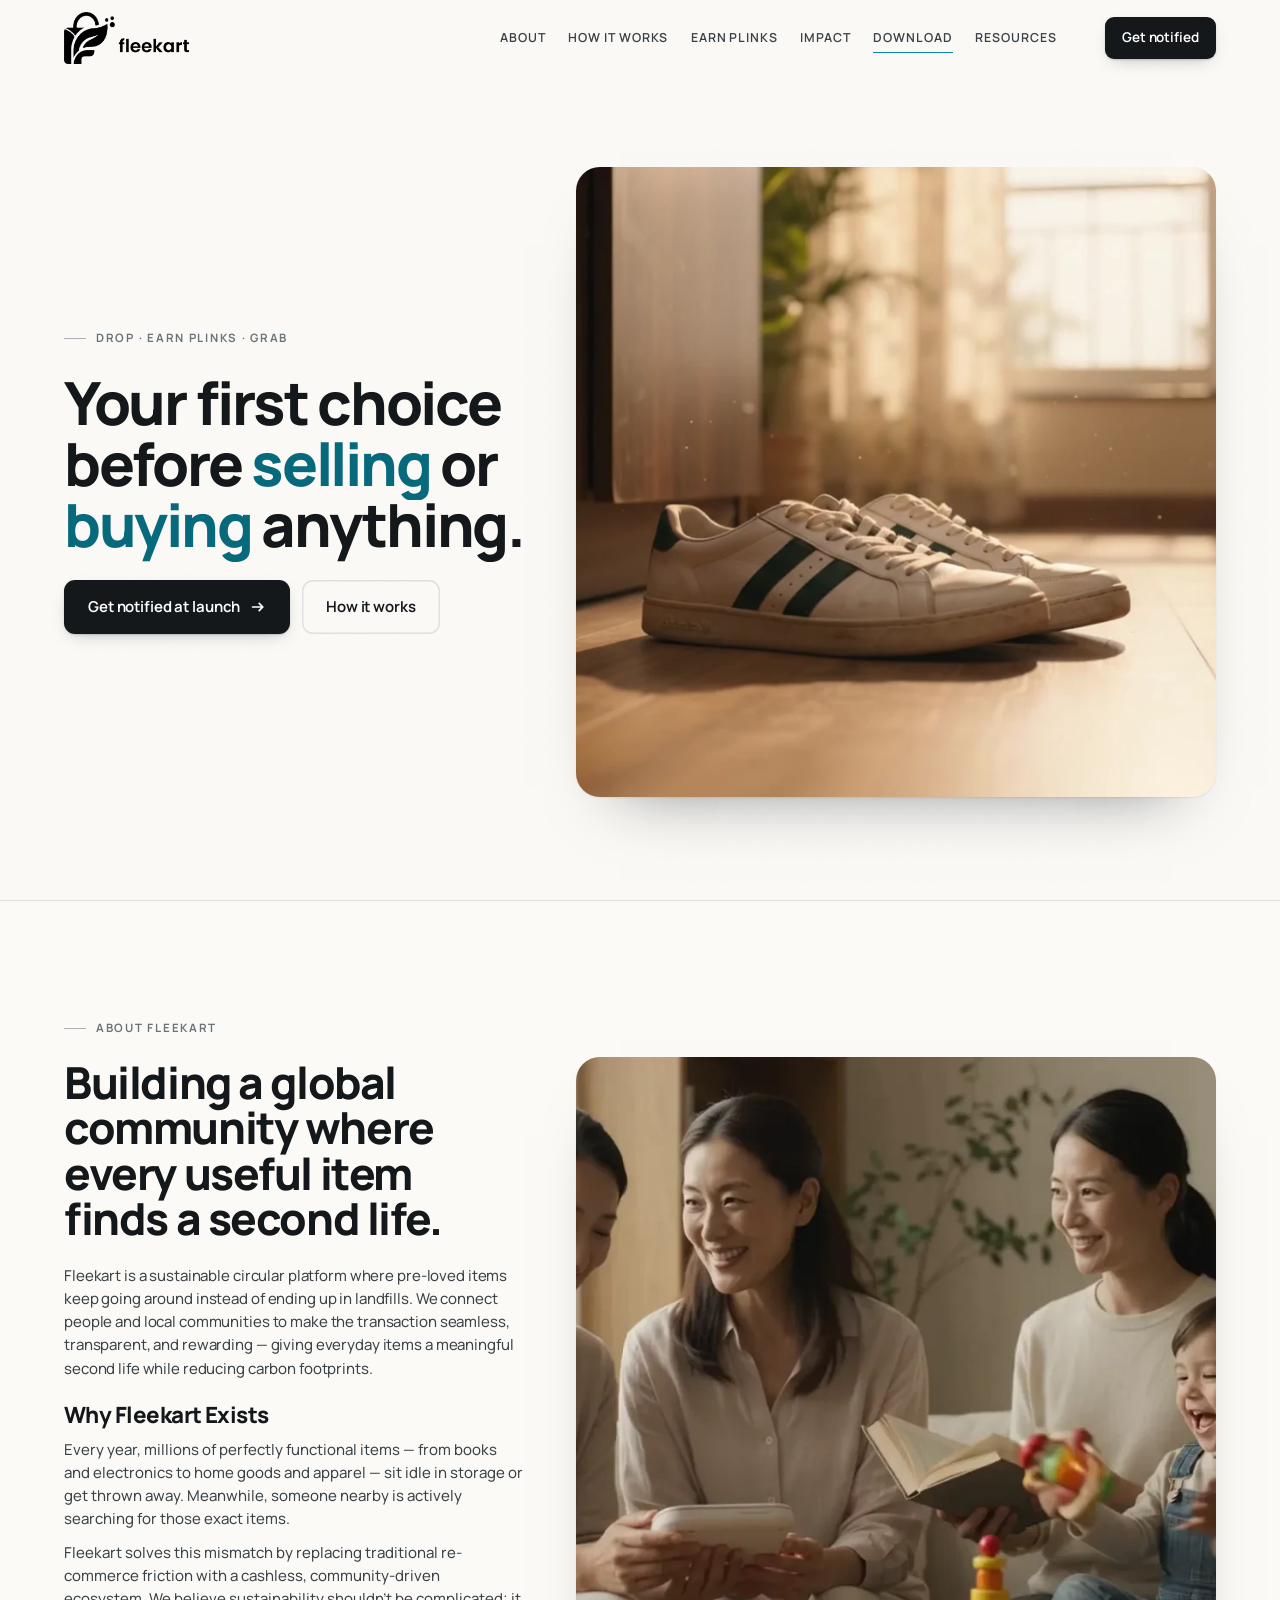
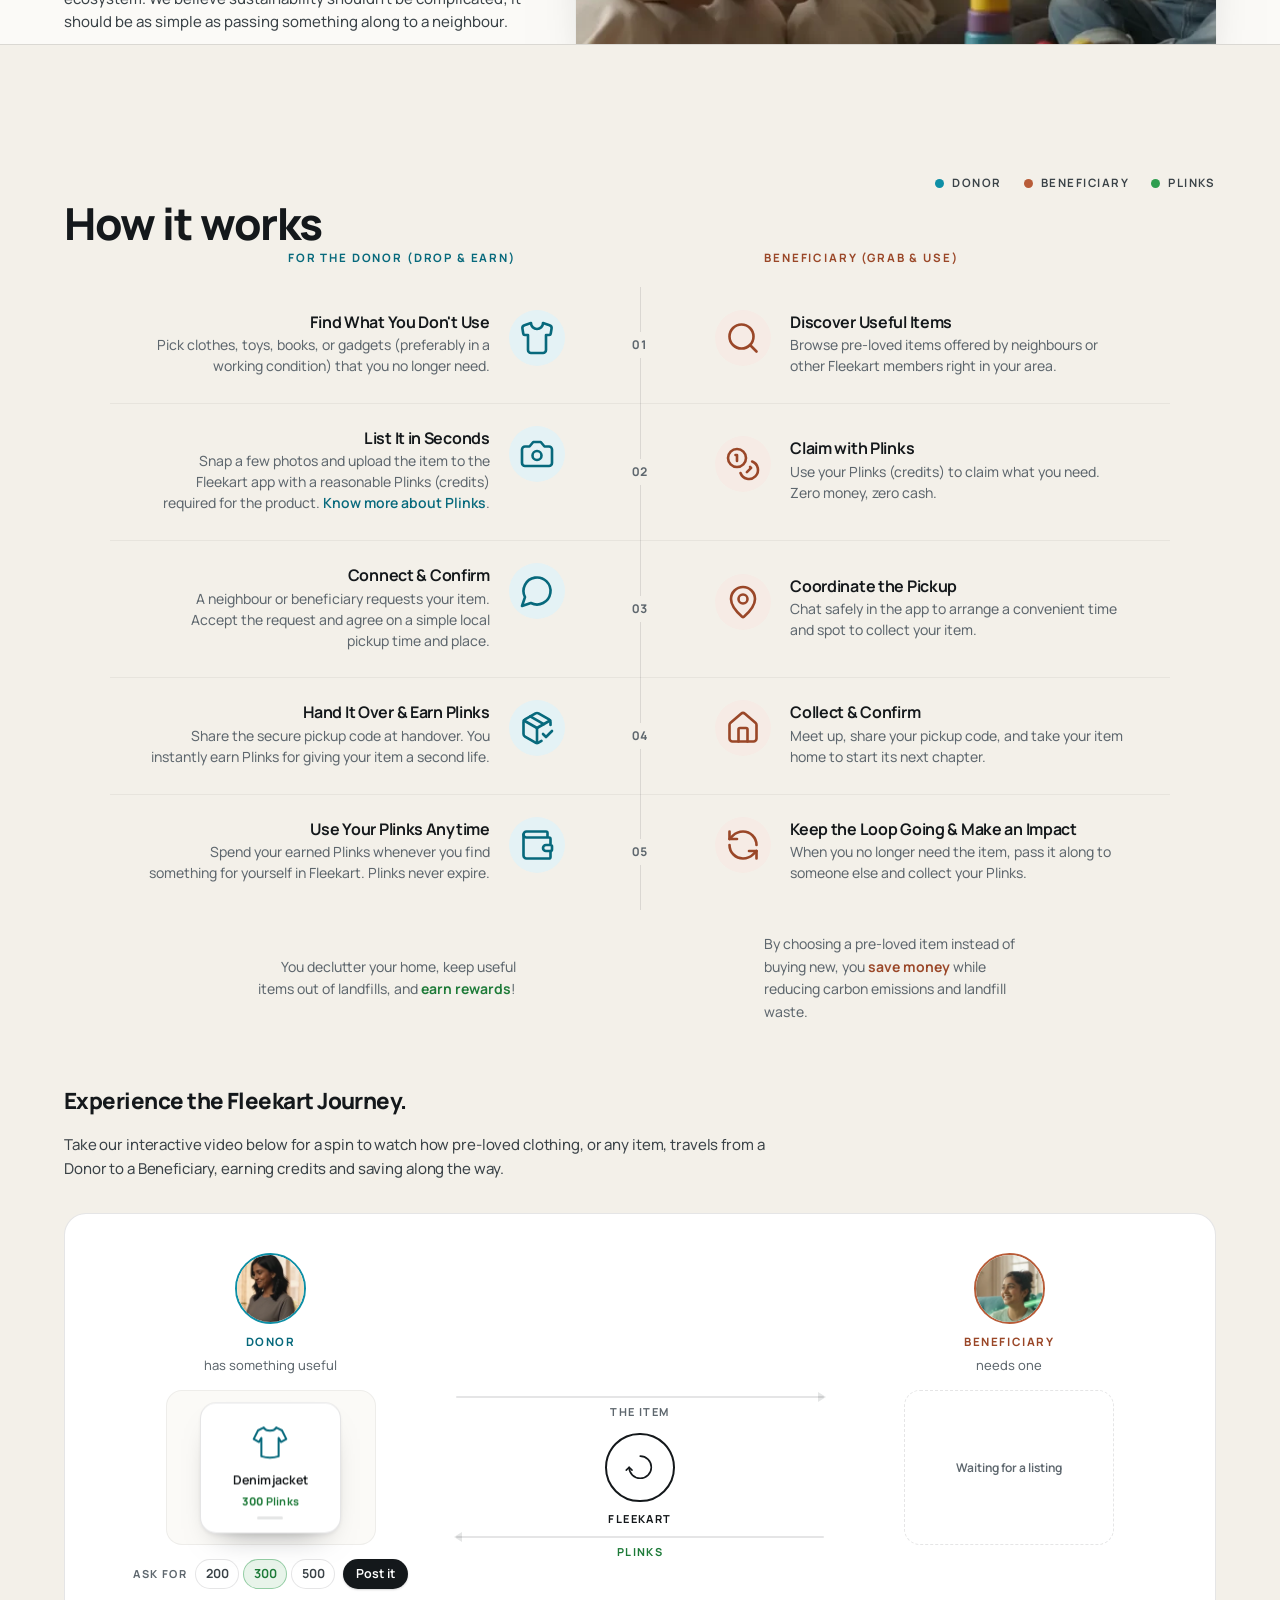
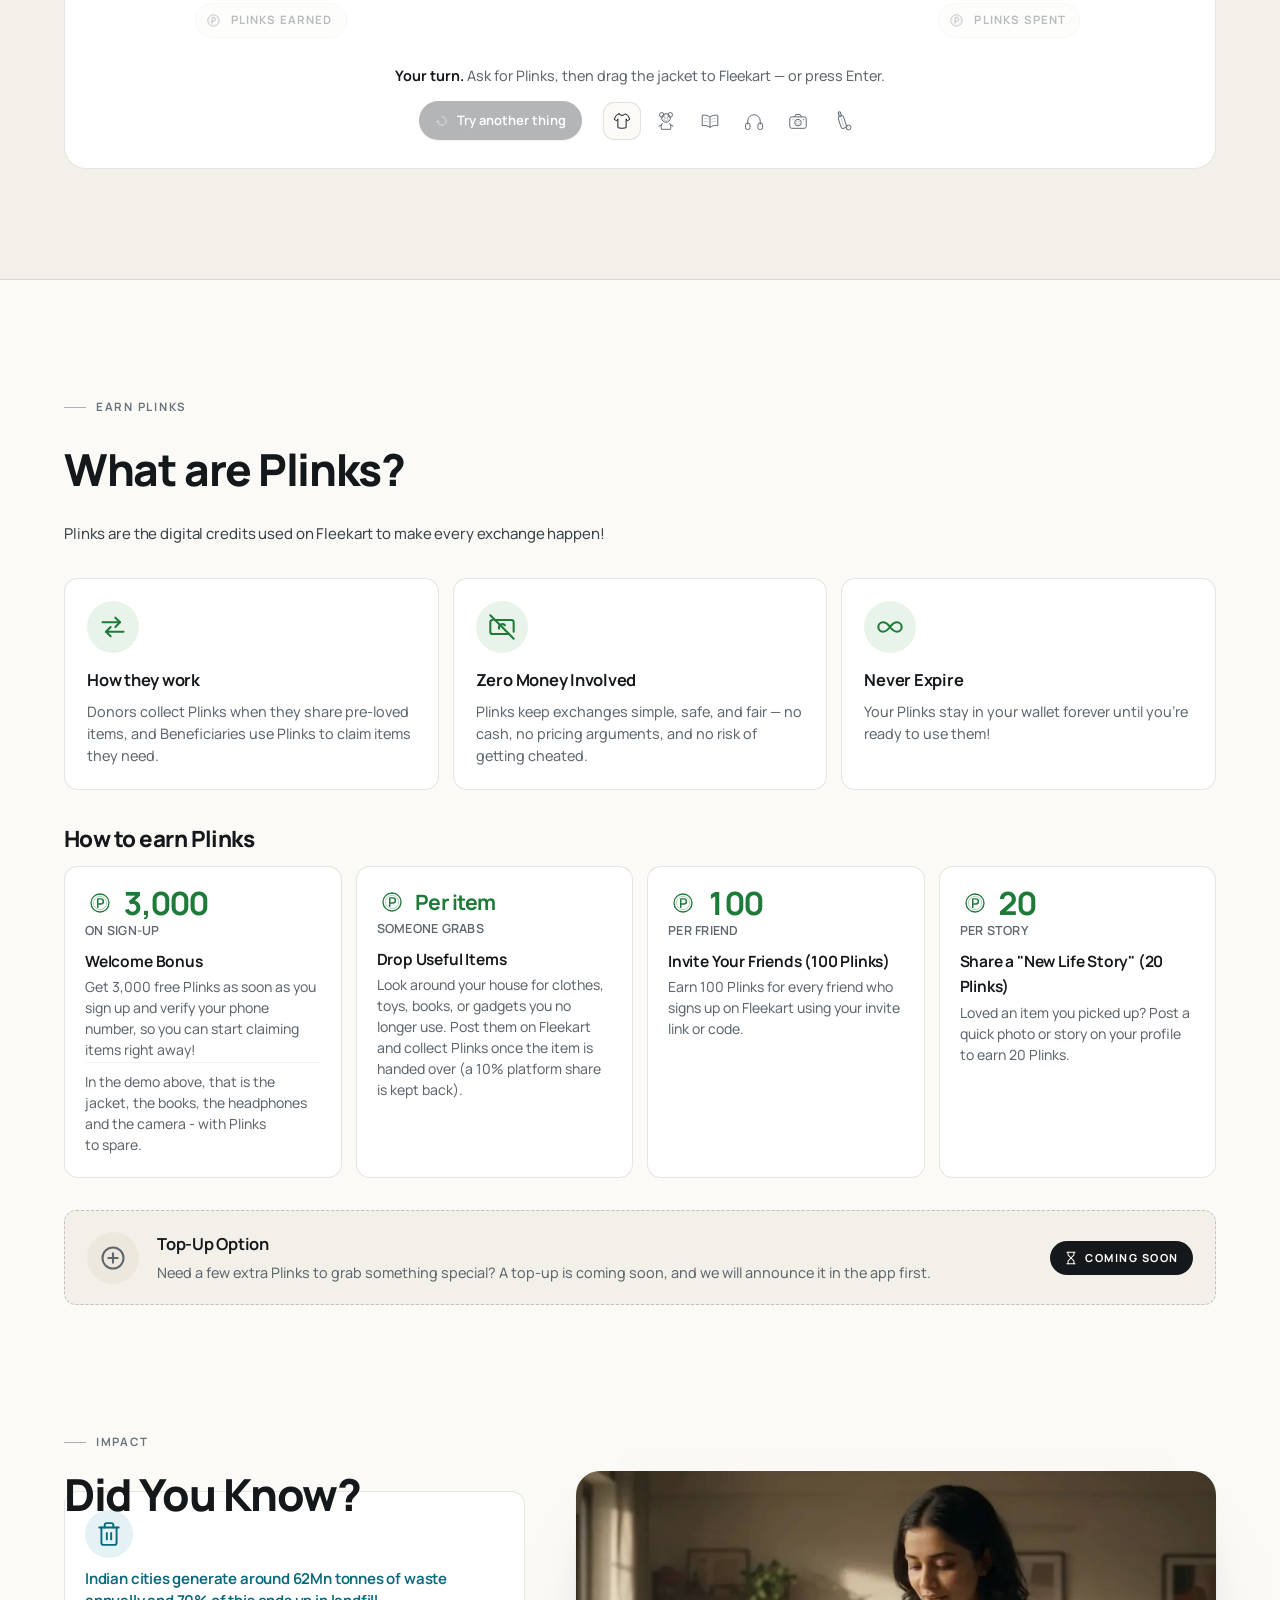
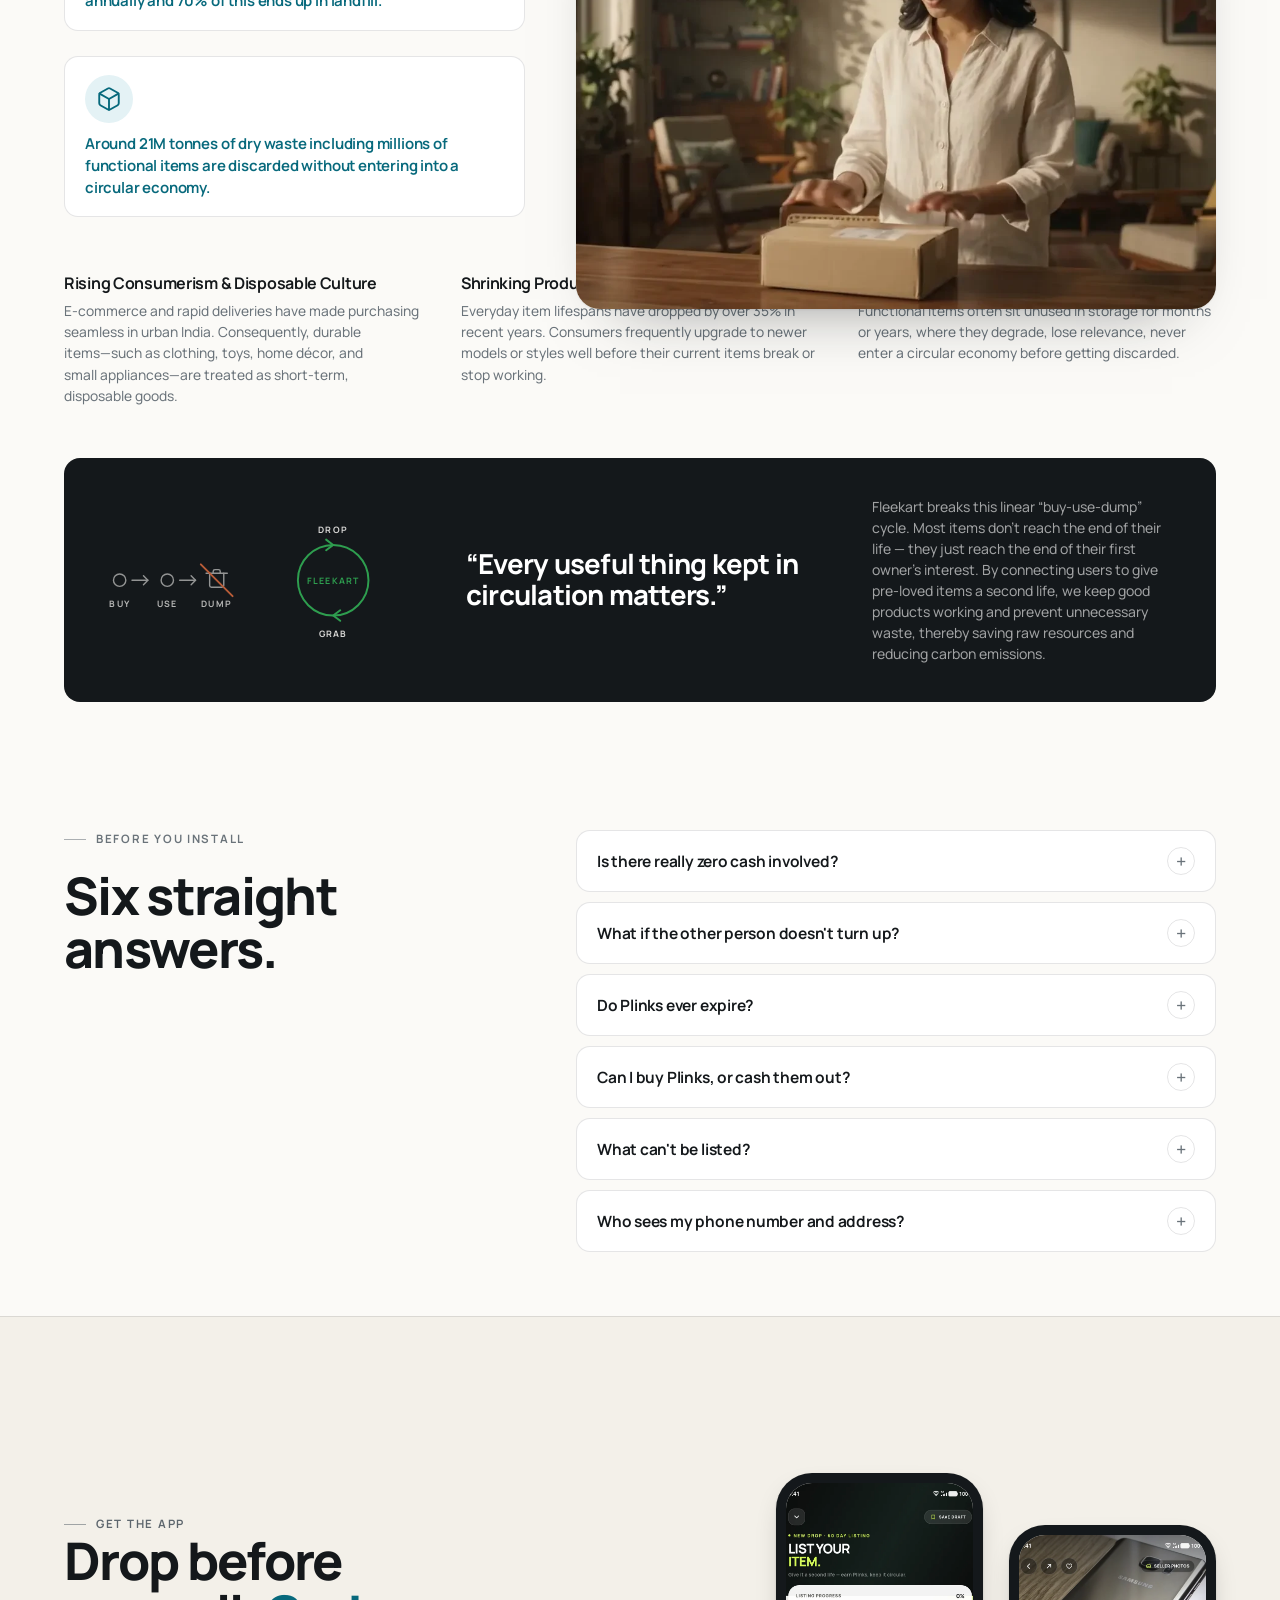
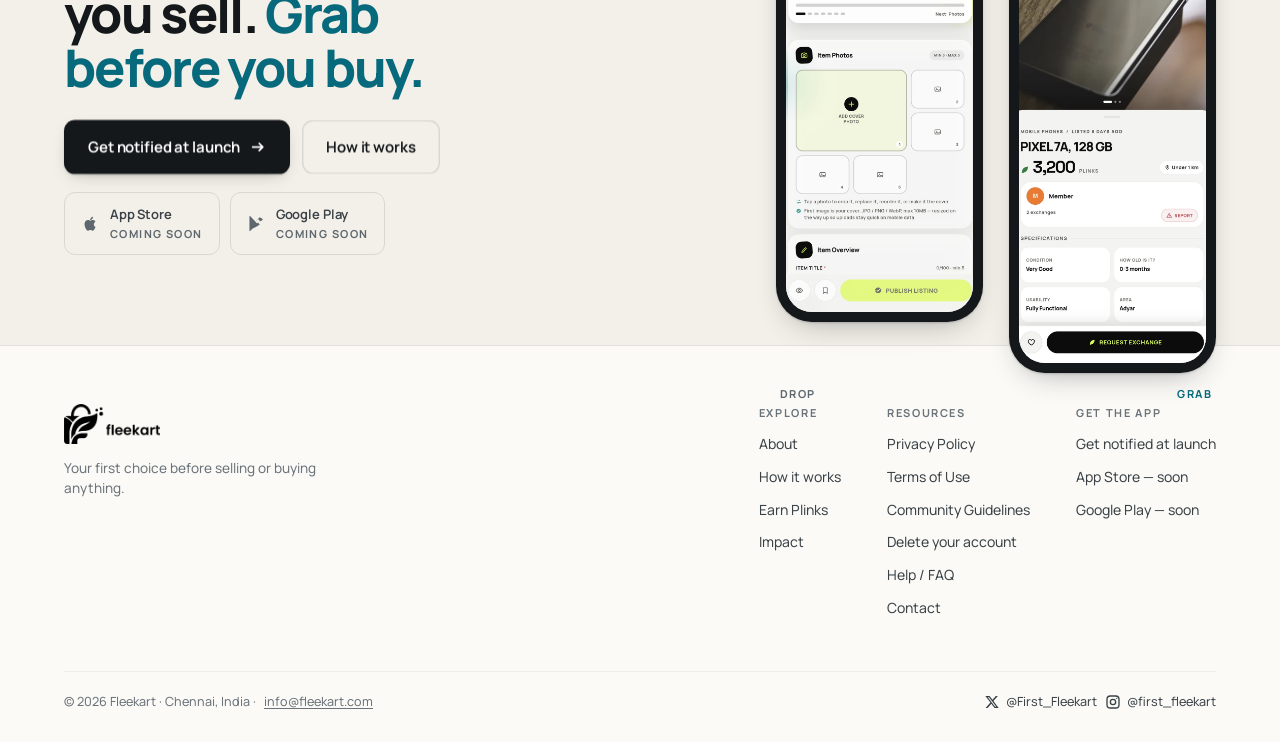
==== commit 3473ba7e: "Site: invite links show the friend's code (Fleekart 09b48e8)" ====
--- a/index.html
+++ b/index.html
@@ -1,4 +1,4 @@
-<!DOCTYPE html><html lang="en"><head><meta charSet="utf-8"/><meta name="viewport" content="width=device-width, initial-scale=1, viewport-fit=cover"/><link rel="preload" href="/assets/Manrope.woff2" as="font" crossorigin="anonymous" type="font/woff2"/><link rel="preload" as="script" fetchPriority="low" href="/_next/static/chunks/3l04zcqx63h3y.js"/><script src="/_next/static/chunks/2m912stn0vfa6.js" async=""></script><script src="/_next/static/chunks/1mh6a-0e61pyc.js" async=""></script><script src="/_next/static/chunks/turbopack-0lalso72z2cic.js" async=""></script><script src="/_next/static/chunks/3fntmmi971322.js" async=""></script><link rel="preload" href="/assets/v2.css?v=89feee09" as="style"/><link rel="preload" href="/assets/additions.css?v=0b461042" as="style"/><meta name="theme-color" content="#FBFAF7"/><title>Fleekart — Your first choice before selling or buying anything</title><meta name="description" content="Fleekart keeps useful things in circulation. Donors drop what they no longer need and earn Plinks. Beneficiaries use Plinks to grab what they need."/><meta property="og:title" content="Fleekart — Your first choice before selling or buying anything"/><meta property="og:description" content="Drop what you no longer use. Find what you need from people around you — and keep good things in circulation."/><meta property="og:url" content="https://fleekart.com/"/><meta property="og:image" content="https://fleekart.com/assets/og.png"/><meta property="og:type" content="website"/><meta name="twitter:card" content="summary_large_image"/><meta name="twitter:title" content="Fleekart — Your first choice before selling or buying anything"/><meta name="twitter:description" content="Drop what you no longer use. Find what you need from people around you — and keep good things in circulation."/><meta name="twitter:image" content="https://fleekart.com/assets/og.png"/><link rel="icon" href="/assets/favicon.webp" type="image/webp"/><link rel="icon" href="/assets/favicon-32.png" sizes="32x32" type="image/png"/><link rel="icon" href="/assets/icon-192.png" sizes="192x192" type="image/png"/><link rel="apple-touch-icon" href="/assets/apple-touch-icon.png"/><link rel="preload" href="/assets/Manrope.woff2" as="font" type="font/woff2" crossorigin="anonymous"/><link rel="stylesheet" href="/assets/v2.css?v=89feee09"/><link rel="stylesheet" href="/assets/additions.css?v=0b461042"/><script src="/_next/static/chunks/0cz1d0mv5g_q7.js" noModule=""></script></head><body class="no-js"><div hidden=""><!--$--><!--/$--></div><div><a class="skip" href="#main">Skip to content</a>
+<!DOCTYPE html><html lang="en"><head><meta charSet="utf-8"/><meta name="viewport" content="width=device-width, initial-scale=1, viewport-fit=cover"/><link rel="preload" href="/assets/Manrope.woff2" as="font" crossorigin="anonymous" type="font/woff2"/><link rel="preload" as="script" fetchPriority="low" href="/_next/static/chunks/3l04zcqx63h3y.js"/><script src="/_next/static/chunks/2m912stn0vfa6.js" async=""></script><script src="/_next/static/chunks/1mh6a-0e61pyc.js" async=""></script><script src="/_next/static/chunks/turbopack-0lalso72z2cic.js" async=""></script><script src="/_next/static/chunks/3fntmmi971322.js" async=""></script><link rel="preload" href="/assets/v2.css?v=89feee09" as="style"/><link rel="preload" href="/assets/additions.css?v=b080d004" as="style"/><meta name="theme-color" content="#FBFAF7"/><title>Fleekart — Your first choice before selling or buying anything</title><meta name="description" content="Fleekart keeps useful things in circulation. Donors drop what they no longer need and earn Plinks. Beneficiaries use Plinks to grab what they need."/><meta property="og:title" content="Fleekart — Your first choice before selling or buying anything"/><meta property="og:description" content="Drop what you no longer use. Find what you need from people around you — and keep good things in circulation."/><meta property="og:url" content="https://fleekart.com/"/><meta property="og:image" content="https://fleekart.com/assets/og.png"/><meta property="og:type" content="website"/><meta name="twitter:card" content="summary_large_image"/><meta name="twitter:title" content="Fleekart — Your first choice before selling or buying anything"/><meta name="twitter:description" content="Drop what you no longer use. Find what you need from people around you — and keep good things in circulation."/><meta name="twitter:image" content="https://fleekart.com/assets/og.png"/><link rel="icon" href="/assets/favicon.webp" type="image/webp"/><link rel="icon" href="/assets/favicon-32.png" sizes="32x32" type="image/png"/><link rel="icon" href="/assets/icon-192.png" sizes="192x192" type="image/png"/><link rel="apple-touch-icon" href="/assets/apple-touch-icon.png"/><link rel="preload" href="/assets/Manrope.woff2" as="font" type="font/woff2" crossorigin="anonymous"/><link rel="stylesheet" href="/assets/v2.css?v=89feee09"/><link rel="stylesheet" href="/assets/additions.css?v=b080d004"/><script src="/_next/static/chunks/0cz1d0mv5g_q7.js" noModule=""></script></head><body class="no-js"><div hidden=""><!--$--><!--/$--></div><div><a class="skip" href="#main">Skip to content</a>
 <!-- ══ INK ILLUSTRATION LIBRARY ══════════════════════════════════ -->
 <svg width="0" height="0" aria-hidden="true" focusable="false" style="position:absolute;pointer-events:none">
 <defs>
@@ -773,4 +773,4 @@
     <p class="wl__status" id="wlStatus" role="status" aria-live="polite"></p>
   </div>
 </dialog>
-</div><!--$--><!--/$--><script src="/assets/gsap.min.js?v=e208f4c7" defer=""></script><script src="/assets/ScrollTrigger.min.js?v=801ffdb7" defer=""></script><script src="/assets/app.js?v=3f367631" defer=""></script><script src="/assets/section-motion.js?v=1d3ebb48" defer=""></script><script src="/assets/waitlist.js?v=1447bbad" defer=""></script><script src="/_next/static/chunks/3l04zcqx63h3y.js" id="_R_" async=""></script><script>(self.__next_f=self.__next_f||[]).push([0])</script><script>self.__next_f.push([1,"1:\"$Sreact.fragment\"\n2:I[39756,[\"/_next/static/chunks/3fntmmi971322.js\"],\"default\"]\n3:I[37457,[\"/_next/static/chunks/3fntmmi971322.js\"],\"default\"]\n7:I[68027,[\"/_next/static/chunks/3fntmmi971322.js\"],\"default\",1]\n:HL[\"/assets/Manrope.woff2\",\"font\",{\"crossOrigin\":\"anonymous\",\"type\":\"font/woff2\"}]\n:HL[\"/assets/v2.css?v=89feee09\",\"style\"]\n:HL[\"/assets/additions.css?v=0b461042\",\"style\"]\n4:Td864,\u003ca class=\"skip\" href=\"#main\"\u003eSkip to content\u003c/a\u003e\r\n\u003c!-- ══ INK ILLUSTRATION LIBRARY ══════════════════════════════════ --\u003e\r\n\u003csvg width=\"0\" height=\"0\" aria-hidden=\"true\" focusable=\"false\" style=\"position:absolute;pointer-events:none\"\u003e\r\n\u003cdefs\u003e\r\n  \u003cfilter id=\"fkInk\" x=\"-8%\" y=\"-8%\" width=\"116%\" height=\"116%\" color-interpolation-filters=\"sRGB\"\u003e\r\n    \u003cfeTurbulence type=\"fractalNoise\" baseFrequency=\"0.017\" numOctaves=\"3\" seed=\"9\" result=\"t\"/\u003e\r\n    \u003cfeDisplacementMap in=\"SourceGraphic\" in2=\"t\" scale=\"2.6\" xChannelSelector=\"R\" yChannelSelector=\"G\"/\u003e\r\n  \u003c/filter\u003e\r\n  \u003cfilter id=\"fkInkSoft\" x=\"-8%\" y=\"-8%\" width=\"116%\" height=\"116%\" color-interpolation-filters=\"sRGB\"\u003e\r\n    \u003cfeTurbulence type=\"fractalNoise\" baseFrequency=\"0.022\" numOctaves=\"2\" seed=\"4\" result=\"t\"/\u003e\r\n    \u003cfeDisplacementMap in=\"SourceGraphic\" in2=\"t\" scale=\"1.5\" xChannelSelector=\"R\" yChannelSelector=\"G\"/\u003e\r\n  \u003c/filter\u003e\r\n\r\n  \u003c!-- ── objects ───────────────────────────────────────────── --\u003e\r\n  \u003csymbol id=\"i-shirt\" viewBox=\"0 0 48 48\"\u003e\r\n    \u003cpath d=\"M17.5 8.5 11.5 11.5 7 20.5 12.5 23.5 15 19.4 15 38.5c6 1.8 12 1.8 18 0V19.4l2.5 4.1 5.5-3-4.5-9-6-3c-2.4 4.2-10.6 4.2-13 0Z\"\r\n      fill=\"none\" stroke=\"currentColor\" stroke-width=\"2.1\" stroke-linejoin=\"round\" stroke-linecap=\"round\"/\u003e\r\n    \u003cpath d=\"M17.5 8.5c2.4 4.2 10.6 4.2 13 0\" fill=\"none\" stroke=\"currentColor\" stroke-width=\"1.35\" opacity=\".5\" stroke-linecap=\"round\"/\u003e\r\n  \u003c/symbol\u003e\r\n\r\n  \u003csymbol id=\"i-toy\" viewBox=\"0 0 48 48\"\u003e\r\n    \u003ccircle cx=\"14.8\" cy=\"10.6\" r=\"5\" fill=\"none\" stroke=\"currentColor\" stroke-width=\"2.1\"/\u003e\r\n    \u003ccircle cx=\"33.2\" cy=\"10.6\" r=\"5\" fill=\"none\" stroke=\"currentColor\" stroke-width=\"2.1\"/\u003e\r\n    \u003ccircle cx=\"24\" cy=\"17.5\" r=\"9.4\" fill=\"none\" stroke=\"currentColor\" stroke-width=\"2.1\"/\u003e\r\n    \u003cellipse cx=\"24\" cy=\"20.6\" rx=\"4.4\" ry=\"3.2\" fill=\"none\" stroke=\"currentColor\" stroke-width=\"1.35\" opacity=\".6\"/\u003e\r\n    \u003ccircle cx=\"20.4\" cy=\"15.4\" r=\"1.15\" fill=\"currentColor\"/\u003e\u003ccircle cx=\"27.6\" cy=\"15.4\" r=\"1.15\" fill=\"currentColor\"/\u003e\r\n    \u003cpath d=\"M15.6 29.4c-2.6 3-2.9 9.4-1.2 12.8h19.2c1.7-3.4 1.4-9.8-1.2-12.8\" fill=\"none\" stroke=\"currentColor\" stroke-width=\"2.1\" stroke-linejoin=\"round\" stroke-linecap=\"round\"/\u003e\r\n    \u003cpath d=\"M15 31.6 8.6 35.4M33 31.6l6.4 3.8\" fill=\"none\" stroke=\"currentColor\" stroke-width=\"2.1\" stroke-linecap=\"round\"/\u003e\r\n  \u003c/symbol\u003e\r\n\r\n  \u003csymbol id=\"i-book\" viewBox=\"0 0 48 48\"\u003e\r\n    \u003cpath d=\"M24 15.4C18.6 11.4 12.6 10.6 7 11.6v22.6c5.6-1 11.6-.2 17 3.8 5.4-4 11.4-4.8 17-3.8V11.6c-5.6-1-11.6-.2-17 3.8Z\"\r\n      fill=\"none\" stroke=\"currentColor\" stroke-width=\"2.1\" stroke-linejoin=\"round\"/\u003e\r\n    \u003cpath d=\"M24 15.4V38\" fill=\"none\" stroke=\"currentColor\" stroke-width=\"2.1\"/\u003e\r\n    \u003cpath d=\"M11.8 18.6c3.2-.4 6.2 0 8.6 1.2M27.6 19.8c2.4-1.2 5.4-1.6 8.6-1.2M11.8 25c3.2-.4 6.2 0 8.6 1.2M27.6 26.2c2.4-1.2 5.4-1.6 8.6-1.2\"\r\n      fill=\"none\" stroke=\"currentColor\" stroke-width=\"1.35\" opacity=\".5\" stroke-linecap=\"round\"/\u003e\r\n  \u003c/symbol\u003e\r\n\r\n  \u003csymbol id=\"i-gadget\" viewBox=\"0 0 48 48\"\u003e\r\n    \u003cpath d=\"M10.4 30.6V24a13.6 13.6 0 0 1 27.2 0v6.6\" fill=\"none\" stroke=\"currentColor\" stroke-width=\"2.1\" stroke-linecap=\"round\"/\u003e\r\n    \u003crect x=\"5.4\" y=\"28.6\" width=\"10\" height=\"14\" rx=\"4.2\" fill=\"none\" stroke=\"currentColor\" stroke-width=\"2.1\"/\u003e\r\n    \u003crect x=\"32.6\" y=\"28.6\" width=\"10\" height=\"14\" rx=\"4.2\" fill=\"none\" stroke=\"currentColor\" stroke-width=\"2.1\"/\u003e\r\n  \u003c/symbol\u003e\r\n\r\n  \u003c!-- two more things to hand over (15 Sep, the founder's \"add more sample\r\n       products\") and a leaf for the carbon line — same 2.1 stroke, same\r\n       1.35/.5 detail lines as the four above, so the dots read as one set --\u003e\r\n  \u003csymbol id=\"i-camera\" viewBox=\"0 0 48 48\"\u003e\r\n    \u003crect x=\"6\" y=\"15\" width=\"36\" height=\"25\" rx=\"4.6\" fill=\"none\" stroke=\"currentColor\" stroke-width=\"2.1\"/\u003e\r\n    \u003cpath d=\"M16.6 15 19.4 9.8h9.2L31.4 15\" fill=\"none\" stroke=\"currentColor\" stroke-width=\"2.1\" stroke-linejoin=\"round\" stroke-linecap=\"round\"/\u003e\r\n    \u003ccircle cx=\"24\" cy=\"27.5\" r=\"7.2\" fill=\"none\" stroke=\"currentColor\" stroke-width=\"2.1\"/\u003e\r\n    \u003ccircle cx=\"24\" cy=\"27.5\" r=\"3.8\" fill=\"none\" stroke=\"currentColor\" stroke-width=\"1.35\" opacity=\".5\"/\u003e\r\n    \u003cpath d=\"M11.5 21h4\" fill=\"none\" stroke=\"currentColor\" stroke-width=\"1.35\" opacity=\".5\" stroke-linecap=\"round\"/\u003e\r\n    \u003ccircle cx=\"36.3\" cy=\"21\" r=\"1.4\" fill=\"currentColor\"/\u003e\r\n  \u003c/symbol\u003e\r\n\r\n  \u003csymbol id=\"i-bat\" viewBox=\"0 0 48 48\"\u003e\r\n    \u003cg transform=\"rotate(-18 24 24)\"\u003e\r\n      \u003crect x=\"21.4\" y=\"3.2\" width=\"5.2\" height=\"9.8\" rx=\"2.2\" fill=\"none\" stroke=\"currentColor\" stroke-width=\"2.1\"/\u003e\r\n      \u003cpath d=\"M18 17c0-2.4 1.5-4 3.6-4h4.8c2.1 0 3.6 1.6 3.6 4v18.4c0 2.8-2.1 4.8-4.8 4.8h-2.4c-2.7 0-4.8-2-4.8-4.8Z\" fill=\"none\" stroke=\"currentColor\" stroke-width=\"2.1\" stroke-linejoin=\"round\"/\u003e\r\n      \u003cpath d=\"M24 17.6v17.8M22.2 6.2h3.6M22.2 9.4h3.6\" fill=\"none\" stroke=\"currentColor\" stroke-width=\"1.35\" opacity=\".5\" stroke-linecap=\"round\"/\u003e\r\n    \u003c/g\u003e\r\n    \u003ccircle cx=\"38.4\" cy=\"38.2\" r=\"5.2\" fill=\"none\" stroke=\"currentColor\" stroke-width=\"2.1\"/\u003e\r\n    \u003cpath d=\"M35.4 34.8c2.4 2 2.4 4.8 0 6.8\" fill=\"none\" stroke=\"currentColor\" stroke-width=\"1.35\" opacity=\".5\" stroke-linecap=\"round\"/\u003e\r\n  \u003c/symbol\u003e\r\n\r\n  \u003csymbol id=\"i-leaf\" viewBox=\"0 0 48 48\"\u003e\r\n    \u003cpath d=\"M9 39C9 21.4 21.4 9 39 9c0 17.6-12.4 30-30 30Z\" fill=\"none\" stroke=\"currentColor\" stroke-width=\"2.1\" stroke-linejoin=\"round\"/\u003e\r\n    \u003cpath d=\"M9 39C15 31.4 22 24.4 30 18\" fill=\"none\" stroke=\"currentColor\" stroke-width=\"1.35\" opacity=\".5\" stroke-linecap=\"round\"/\u003e\r\n  \u003c/symbol\u003e\r\n\r\n  \u003csymbol id=\"i-plink\" viewBox=\"0 0 48 48\"\u003e\r\n    \u003ccircle cx=\"24\" cy=\"24\" r=\"14.4\" fill=\"none\" stroke=\"currentColor\" stroke-width=\"2.1\"/\u003e\r\n    \u003ccircle cx=\"24\" cy=\"24\" r=\"10.6\" fill=\"none\" stroke=\"currentColor\" stroke-width=\"1.2\" opacity=\".45\"/\u003e\r\n    \u003cpath d=\"M20.4 31V17.4h4.9a4.1 4.1 0 0 1 0 8.2h-4.9\" fill=\"none\" stroke=\"currentColor\" stroke-width=\"2.35\" stroke-linecap=\"round\" stroke-linejoin=\"round\"/\u003e\r\n  \u003c/symbol\u003e\r\n\r\n  \u003csymbol id=\"i-drop\" viewBox=\"0 0 48 48\"\u003e\r\n    \u003cpath d=\"M24 4v10M20.2 10.4 24 14.2l3.8-3.8\" fill=\"none\" stroke=\"currentColor\" stroke-width=\"2.1\" stroke-linecap=\"round\" stroke-linejoin=\"round\"/\u003e\r\n    \u003cpath d=\"M24 17.4 38 23.6v13.2L24 43l-14-6.2V23.6Z\" fill=\"none\" stroke=\"currentColor\" stroke-width=\"2.1\" stroke-linejoin=\"round\"/\u003e\r\n    \u003cpath d=\"M10 23.6 24 29.8l14-6.2M24 29.8V43\" fill=\"none\" stroke=\"currentColor\" stroke-width=\"1.35\" opacity=\".55\"/\u003e\r\n  \u003c/symbol\u003e\r\n\r\n  \u003csymbol id=\"i-verify\" viewBox=\"0 0 48 48\"\u003e\r\n    \u003cpath d=\"M22 6 35 11.8v12.4L22 30 9 24.2V11.8Z\" fill=\"none\" stroke=\"currentColor\" stroke-width=\"2.1\" stroke-linejoin=\"round\"/\u003e\r\n    \u003cpath d=\"M9 11.8 22 17.6l13-5.8M22 17.6V30\" fill=\"none\" stroke=\"currentColor\" stroke-width=\"1.35\" opacity=\".55\"/\u003e\r\n    \u003ccircle cx=\"32.5\" cy=\"33.5\" r=\"9\" fill=\"var(--card,#fff)\" stroke=\"currentColor\" stroke-width=\"2.1\"/\u003e\r\n    \u003cpath d=\"m28.4 33.6 3 3 5.2-6\" fill=\"none\" stroke=\"currentColor\" stroke-width=\"2.1\" stroke-linecap=\"round\" stroke-linejoin=\"round\"/\u003e\r\n  \u003c/symbol\u003e\r\n\r\n  \u003csymbol id=\"i-discover\" viewBox=\"0 0 48 48\"\u003e\r\n    \u003crect x=\"7\" y=\"7.5\" width=\"12.4\" height=\"12.4\" rx=\"3.4\" fill=\"none\" stroke=\"currentColor\" stroke-width=\"2.1\"/\u003e\r\n    \u003crect x=\"24.6\" y=\"7.5\" width=\"12.4\" height=\"12.4\" rx=\"3.4\" fill=\"none\" stroke=\"currentColor\" stroke-width=\"2.1\" opacity=\".5\"/\u003e\r\n    \u003crect x=\"7\" y=\"25.1\" width=\"12.4\" height=\"12.4\" rx=\"3.4\" fill=\"none\" stroke=\"currentColor\" stroke-width=\"2.1\" opacity=\".5\"/\u003e\r\n    \u003ccircle cx=\"32.2\" cy=\"31.6\" r=\"8.2\" fill=\"var(--card,#fff)\" stroke=\"currentColor\" stroke-width=\"2.1\"/\u003e\r\n    \u003cpath d=\"m38.4 37.6 4.4 4.4\" fill=\"none\" stroke=\"currentColor\" stroke-width=\"2.1\" stroke-linecap=\"round\"/\u003e\r\n  \u003c/symbol\u003e\r\n\r\n  \u003csymbol id=\"i-spend\" viewBox=\"0 0 48 48\"\u003e\r\n    \u003ccircle cx=\"19\" cy=\"27\" r=\"12.4\" fill=\"none\" stroke=\"currentColor\" stroke-width=\"2.1\"/\u003e\r\n    \u003cpath d=\"M15.9 33.2V21.4h4.3a3.6 3.6 0 0 1 0 7.2h-4.3\" fill=\"none\" stroke=\"currentColor\" stroke-width=\"2.2\" stroke-linecap=\"round\" stroke-linejoin=\"round\"/\u003e\r\n    \u003cpath d=\"M30.6 16.4 41.4 6.6M33.6 6h8v8\" fill=\"none\" stroke=\"currentColor\" stroke-width=\"2.1\" stroke-linecap=\"round\" stroke-linejoin=\"round\"/\u003e\r\n  \u003c/symbol\u003e\r\n\r\n  \u003csymbol id=\"i-receive\" viewBox=\"0 0 48 48\"\u003e\r\n    \u003cpath d=\"M28 42V10.4L42 6v36Z\" fill=\"none\" stroke=\"currentColor\" stroke-width=\"2.1\" stroke-linejoin=\"round\"/\u003e\r\n    \u003ccircle cx=\"32.4\" cy=\"25.4\" r=\"1.5\" fill=\"currentColor\"/\u003e\r\n    \u003crect x=\"5\" y=\"19\" width=\"13.4\" height=\"13.4\" rx=\"3\" fill=\"none\" stroke=\"currentColor\" stroke-width=\"2.1\"/\u003e\r\n    \u003cpath d=\"M20.4 25.7h6.2M23.4 22.4l3.4 3.3-3.4 3.3\" fill=\"none\" stroke=\"currentColor\" stroke-width=\"2.1\" stroke-linecap=\"round\" stroke-linejoin=\"round\"/\u003e\r\n  \u003c/symbol\u003e\r\n\r\n  \u003csymbol id=\"i-again\" viewBox=\"0 0 48 48\"\u003e\r\n    \u003crect x=\"16.4\" y=\"16.4\" width=\"15.2\" height=\"15.2\" rx=\"4\" fill=\"none\" stroke=\"currentColor\" stroke-width=\"2.1\"/\u003e\r\n    \u003cpath d=\"M24 9.4A14.6 14.6 0 1 1 9.4 24\" fill=\"none\" stroke=\"currentColor\" stroke-width=\"2.1\" stroke-linecap=\"round\"/\u003e\r\n    \u003cpath d=\"m5.6 27.8 3.8-3.8 3.8 3.8\" fill=\"none\" stroke=\"currentColor\" stroke-width=\"2.1\" stroke-linecap=\"round\" stroke-linejoin=\"round\"/\u003e\r\n  \u003c/symbol\u003e\r\n\r\n  \u003csymbol id=\"i-loop\" viewBox=\"0 0 48 48\"\u003e\r\n    \u003cpath d=\"M24 9.4A14.6 14.6 0 1 1 9.4 24\" fill=\"none\" stroke=\"currentColor\" stroke-width=\"2.1\" stroke-linecap=\"round\"/\u003e\r\n    \u003cpath d=\"m5.6 27.8 3.8-3.8 3.8 3.8\" fill=\"none\" stroke=\"currentColor\" stroke-width=\"2.1\" stroke-linecap=\"round\" stroke-linejoin=\"round\"/\u003e\r\n  \u003c/symbol\u003e\r\n\r\n  \u003csymbol id=\"i-check\" viewBox=\"0 0 24 24\"\u003e\r\n    \u003cpath d=\"m5 12.6 4.4 4.4L19 7\" fill=\"none\" stroke=\"currentColor\" stroke-width=\"2.2\" stroke-linecap=\"round\" stroke-linejoin=\"round\"/\u003e\r\n  \u003c/symbol\u003e\r\n\r\n  \u003csymbol id=\"i-bin\" viewBox=\"0 0 48 48\"\u003e\r\n    \u003cpath d=\"M12 16.6h24l-2.2 24.2H14.2Z\" fill=\"none\" stroke=\"currentColor\" stroke-width=\"2.1\" stroke-linejoin=\"round\"/\u003e\r\n    \u003cpath d=\"M8.6 16.6h30.8M19 16.6l1-5h8l1 5\" fill=\"none\" stroke=\"currentColor\" stroke-width=\"2.1\" stroke-linecap=\"round\" stroke-linejoin=\"round\"/\u003e\r\n    \u003cpath d=\"M20 23.4v10M28 23.4v10\" fill=\"none\" stroke=\"currentColor\" stroke-width=\"1.35\" opacity=\".5\" stroke-linecap=\"round\"/\u003e\r\n  \u003c/symbol\u003e\r\n\r\n  \u003csymbol id=\"l-shirt\" viewBox=\"0 0 24 24\"\u003e\u003cg fill=\"none\" stroke=\"currentColor\" stroke-width=\"1.75\" stroke-linecap=\"round\" stroke-linejoin=\"round\"\u003e\u003cpath d=\"M20.38 3.46 16 2a4 4 0 0 1-8 0L3.62 3.46a2 2 0 0 0-1.34 2.23l.58 3.47a1 1 0 0 0 .99.84H6v10c0 1.1.9 2 2 2h8a2 2 0 0 0 2-2V10h2.15a1 1 0 0 0 .99-.84l.58-3.47a2 2 0 0 0-1.34-2.23z\"/\u003e\u003c/g\u003e\u003c/symbol\u003e\r\n  \u003csymbol id=\"l-camera\" viewBox=\"0 0 24 24\"\u003e\u003cg fill=\"none\" stroke=\"currentColor\" stroke-width=\"1.75\" stroke-linecap=\"round\" stroke-linejoin=\"round\"\u003e\u003cpath d=\"M14.5 4h-5L7 7H4a2 2 0 0 0-2 2v9a2 2 0 0 0 2 2h16a2 2 0 0 0 2-2V9a2 2 0 0 0-2-2h-3l-2.5-3z\"/\u003e\u003ccircle cx=\"12\" cy=\"13\" r=\"3\"/\u003e\u003c/g\u003e\u003c/symbol\u003e\r\n  \u003csymbol id=\"l-message\" viewBox=\"0 0 24 24\"\u003e\u003cg fill=\"none\" stroke=\"currentColor\" stroke-width=\"1.75\" stroke-linecap=\"round\" stroke-linejoin=\"round\"\u003e\u003cpath d=\"M7.9 20A9 9 0 1 0 4 16.1L2 22Z\"/\u003e\u003c/g\u003e\u003c/symbol\u003e\r\n  \u003csymbol id=\"l-package-check\" viewBox=\"0 0 24 24\"\u003e\u003cg fill=\"none\" stroke=\"currentColor\" stroke-width=\"1.75\" stroke-linecap=\"round\" stroke-linejoin=\"round\"\u003e\u003cpath d=\"m16 16 2 2 4-4\"/\u003e\u003cpath d=\"M21 10V8a2 2 0 0 0-1-1.73l-7-4a2 2 0 0 0-2 0l-7 4A2 2 0 0 0 3 8v8a2 2 0 0 0 1 1.73l7 4a2 2 0 0 0 2 0l2-1.14\"/\u003e\u003cpath d=\"m7.5 4.27 9 5.15\"/\u003e\u003cpath d=\"M3.29 7 12 12l8.71-5\"/\u003e\u003cpath d=\"M12 22V12\"/\u003e\u003c/g\u003e\u003c/symbol\u003e\r\n  \u003csymbol id=\"l-wallet\" viewBox=\"0 0 24 24\"\u003e\u003cg fill=\"none\" stroke=\"currentColor\" stroke-width=\"1.75\" stroke-linecap=\"round\" stroke-linejoin=\"round\"\u003e\u003cpath d=\"M19 7V4a1 1 0 0 0-1-1H5a2 2 0 0 0 0 4h15a1 1 0 0 1 1 1v4h-3a2 2 0 0 0 0 4h3a1 1 0 0 0 1-1v-2a1 1 0 0 0-1-1\"/\u003e\u003cpath d=\"M3 5v14a2 2 0 0 0 2 2h15a1 1 0 0 0 1-1v-4\"/\u003e\u003c/g\u003e\u003c/symbol\u003e\r\n  \u003csymbol id=\"l-search\" viewBox=\"0 0 24 24\"\u003e\u003cg fill=\"none\" stroke=\"currentColor\" stroke-width=\"1.75\" stroke-linecap=\"round\" stroke-linejoin=\"round\"\u003e\u003ccircle cx=\"11\" cy=\"11\" r=\"8\"/\u003e\u003cpath d=\"m21 21-4.3-4.3\"/\u003e\u003c/g\u003e\u003c/symbol\u003e\r\n  \u003csymbol id=\"l-coins\" viewBox=\"0 0 24 24\"\u003e\u003cg fill=\"none\" stroke=\"currentColor\" stroke-width=\"1.75\" stroke-linecap=\"round\" stroke-linejoin=\"round\"\u003e\u003ccircle cx=\"8\" cy=\"8\" r=\"6\"/\u003e\u003cpath d=\"M18.09 10.37A6 6 0 1 1 10.34 18\"/\u003e\u003cpath d=\"M7 6h1v4\"/\u003e\u003cpath d=\"m16.71 13.88.7.71-2.82 2.82\"/\u003e\u003c/g\u003e\u003c/symbol\u003e\r\n  \u003csymbol id=\"l-map-pin\" viewBox=\"0 0 24 24\"\u003e\u003cg fill=\"none\" stroke=\"currentColor\" stroke-width=\"1.75\" stroke-linecap=\"round\" stroke-linejoin=\"round\"\u003e\u003cpath d=\"M20 10c0 4.993-5.539 10.193-7.399 11.799a1 1 0 0 1-1.202 0C9.539 20.193 4 14.993 4 10a8 8 0 0 1 16 0\"/\u003e\u003ccircle cx=\"12\" cy=\"10\" r=\"3\"/\u003e\u003c/g\u003e\u003c/symbol\u003e\r\n  \u003csymbol id=\"l-home\" viewBox=\"0 0 24 24\"\u003e\u003cg fill=\"none\" stroke=\"currentColor\" stroke-width=\"1.75\" stroke-linecap=\"round\" stroke-linejoin=\"round\"\u003e\u003cpath d=\"M15 21v-8a1 1 0 0 0-1-1h-4a1 1 0 0 0-1 1v8\"/\u003e\u003cpath d=\"M3 10a2 2 0 0 1 .709-1.528l7-5.999a2 2 0 0 1 2.582 0l7 5.999A2 2 0 0 1 21 10v9a2 2 0 0 1-2 2H5a2 2 0 0 1-2-2z\"/\u003e\u003c/g\u003e\u003c/symbol\u003e\r\n  \u003csymbol id=\"l-refresh\" viewBox=\"0 0 24 24\"\u003e\u003cg fill=\"none\" stroke=\"currentColor\" stroke-width=\"1.75\" stroke-linecap=\"round\" stroke-linejoin=\"round\"\u003e\u003cpath d=\"M21 12a9 9 0 0 0-9-9 9.75 9.75 0 0 0-6.74 2.74L3 8\"/\u003e\u003cpath d=\"M3 3v5h5\"/\u003e\u003cpath d=\"M3 12a9 9 0 0 0 9 9 9.75 9.75 0 0 0 6.74-2.74L21 16\"/\u003e\u003cpath d=\"M16 16h5v5\"/\u003e\u003c/g\u003e\u003c/symbol\u003e\r\n  \u003csymbol id=\"l-gift\" viewBox=\"0 0 24 24\"\u003e\u003cg fill=\"none\" stroke=\"currentColor\" stroke-width=\"1.75\" stroke-linecap=\"round\" stroke-linejoin=\"round\"\u003e\u003crect x=\"3\" y=\"8\" width=\"18\" height=\"4\" rx=\"1\"/\u003e\u003cpath d=\"M12 8v13\"/\u003e\u003cpath d=\"M19 12v7a2 2 0 0 1-2 2H7a2 2 0 0 1-2-2v-7\"/\u003e\u003cpath d=\"M7.5 8a2.5 2.5 0 0 1 0-5A4.8 8 0 0 1 12 8a4.8 8 0 0 1 4.5-5 2.5 2.5 0 0 1 0 5\"/\u003e\u003c/g\u003e\u003c/symbol\u003e\r\n  \u003csymbol id=\"l-bag\" viewBox=\"0 0 24 24\"\u003e\u003cg fill=\"none\" stroke=\"currentColor\" stroke-width=\"1.75\" stroke-linecap=\"round\" stroke-linejoin=\"round\"\u003e\u003cpath d=\"M6 2 3 6v14a2 2 0 0 0 2 2h14a2 2 0 0 0 2-2V6l-3-4Z\"/\u003e\u003cpath d=\"M3 6h18\"/\u003e\u003cpath d=\"M16 10a4 4 0 0 1-8 0\"/\u003e\u003c/g\u003e\u003c/symbol\u003e\r\n  \u003csymbol id=\"l-trash\" viewBox=\"0 0 24 24\"\u003e\u003cg fill=\"none\" stroke=\"currentColor\" stroke-width=\"1.75\" stroke-linecap=\"round\" stroke-linejoin=\"round\"\u003e\u003cpath d=\"M3 6h18\"/\u003e\u003cpath d=\"M19 6v14c0 1-1 2-2 2H7c-1 0-2-1-2-2V6\"/\u003e\u003cpath d=\"M8 6V4c0-1 1-2 2-2h4c1 0 2 1 2 2v2\"/\u003e\u003cpath d=\"M10 11v6\"/\u003e\u003cpath d=\"M14 11v6\"/\u003e\u003c/g\u003e\u003c/symbol\u003e\r\n  \u003csymbol id=\"l-layers\" viewBox=\"0 0 24 24\"\u003e\u003cg fill=\"none\" stroke=\"currentColor\" stroke-width=\"1.75\" stroke-linecap=\"round\" stroke-linejoin=\"round\"\u003e\u003cpath d=\"M12.83 2.18a2 2 0 0 0-1.66 0L2.6 6.08a1 1 0 0 0 0 1.83l8.58 3.91a2 2 0 0 0 1.66 0l8.58-3.9a1 1 0 0 0 0-1.83Z\"/\u003e\u003cpath d=\"m22 17.65-9.17 4.16a2 2 0 0 1-1.66 0L2 17.65\"/\u003e\u003cpath d=\"m22 12.65-9.17 4.16a2 2 0 0 1-1.66 0L2 12.65\"/\u003e\u003c/g\u003e\u003c/symbol\u003e\r\n  \u003csymbol id=\"l-box\" viewBox=\"0 0 24 24\"\u003e\u003cg fill=\"none\" stroke=\"currentColor\" stroke-width=\"1.75\" stroke-linecap=\"round\" stroke-linejoin=\"round\"\u003e\u003cpath d=\"M21 8a2 2 0 0 0-1-1.73l-7-4a2 2 0 0 0-2 0l-7 4A2 2 0 0 0 3 8v8a2 2 0 0 0 1 1.73l7 4a2 2 0 0 0 2 0l7-4A2 2 0 0 0 21 16Z\"/\u003e\u003cpath d=\"m3.3 7 8.7 5 8.7-5\"/\u003e\u003cpath d=\"M12 22V12\"/\u003e\u003c/g\u003e\u003c/symbol\u003e\r\n  \u003csymbol id=\"l-hourglass\" viewBox=\"0 0 24 24\"\u003e\u003cg fill=\"none\" stroke=\"currentColor\" stroke-width=\"1.75\" stroke-linecap=\"round\" stroke-linejoin=\"round\"\u003e\u003cpath d=\"M5 22h14\"/\u003e\u003cpath d=\"M5 2h14\"/\u003e\u003cpath d=\"M17 22v-4.172a2 2 0 0 0-.586-1.414L12 12l-4.414 4.414A2 2 0 0 0 7 17.828V22\"/\u003e\u003cpath d=\"M7 2v4.172a2 2 0 0 0 .586 1.414L12 12l4.414-4.414A2 2 0 0 0 17 6.172V2\"/\u003e\u003c/g\u003e\u003c/symbol\u003e\r\n  \u003csymbol id=\"l-swap\" viewBox=\"0 0 24 24\"\u003e\u003cg fill=\"none\" stroke=\"currentColor\" stroke-width=\"1.75\" stroke-linecap=\"round\" stroke-linejoin=\"round\"\u003e\u003cpath d=\"M3 8h15\"/\u003e\u003cpath d=\"m14 4 4 4-4 4\"/\u003e\u003cpath d=\"M21 16H6\"/\u003e\u003cpath d=\"m10 12-4 4 4 4\"/\u003e\u003c/g\u003e\u003c/symbol\u003e\r\n  \u003csymbol id=\"l-no-cash\" viewBox=\"0 0 24 24\"\u003e\u003cg fill=\"none\" stroke=\"currentColor\" stroke-width=\"1.75\" stroke-linecap=\"round\" stroke-linejoin=\"round\"\u003e\u003cpath d=\"M6 6h14a2 2 0 0 1 2 2v8\"/\u003e\u003cpath d=\"M18 18H4a2 2 0 0 1-2-2V8a2 2 0 0 1 2-2\"/\u003e\u003cpath d=\"M14.5 10.5A3 3 0 0 0 9.5 13.5\"/\u003e\u003cpath d=\"m2 2 20 20\"/\u003e\u003c/g\u003e\u003c/symbol\u003e\r\n  \u003csymbol id=\"l-infinity\" viewBox=\"0 0 24 24\"\u003e\u003cg fill=\"none\" stroke=\"currentColor\" stroke-width=\"1.75\" stroke-linecap=\"round\" stroke-linejoin=\"round\"\u003e\u003cpath d=\"M12 12c-2-2.67-4-4-6-4a4 4 0 1 0 0 8c2 0 4-1.33 6-4Zm0 0c2 2.67 4 4 6 4a4 4 0 0 0 0-8c-2 0-4 1.33-6 4Z\"/\u003e\u003c/g\u003e\u003c/symbol\u003e\r\n  \u003csymbol id=\"l-top-up\" viewBox=\"0 0 24 24\"\u003e\u003cg fill=\"none\" stroke=\"currentColor\" stroke-width=\"1.75\" stroke-linecap=\"round\" stroke-linejoin=\"round\"\u003e\u003ccircle cx=\"12\" cy=\"12\" r=\"9\"/\u003e\u003cpath d=\"M12 8v8\"/\u003e\u003cpath d=\"M8 12h8\"/\u003e\u003c/g\u003e\u003c/symbol\u003e\r\n\u003c/defs\u003e\r\n\u003c/svg\u003e\r\n\r\n\u003c!-- ══ NAVIGATION ═══════════════════════════════════════════════ --\u003e\r\n\u003cheader class=\"nav\" id=\"nav\"\u003e\r\n  \u003cdiv class=\"nav__in\"\u003e\r\n    \u003ca class=\"nav__logo\" href=\"#top\" aria-label=\"Fleekart — home\"\u003e\r\n      \u003cimg src=\"/assets/logo.webp\" alt=\"Fleekart\" width=\"440\" height=\"183\" fetchpriority=\"high\" decoding=\"async\"\u003e\r\n    \u003c/a\u003e\r\n    \u003cnav class=\"nav__links\" aria-label=\"Primary\"\u003e\r\n      \u003ca href=\"#about\"\u003eAbout\u003c/a\u003e\r\n      \u003ca href=\"#how\"\u003eHow it works\u003c/a\u003e\r\n      \u003ca href=\"#plinks\"\u003eEarn Plinks\u003c/a\u003e\r\n      \u003ca href=\"#impact\"\u003eImpact\u003c/a\u003e\r\n      \u003ca href=\"#download\"\u003eDownload\u003c/a\u003e\r\n      \u003ca href=\"#resources\"\u003eResources\u003c/a\u003e\r\n    \u003c/nav\u003e\r\n    \u003ca class=\"btn btn--sm nav__cta\" data-waitlist href=\"mailto:info@fleekart.com?subject=Notify%20me%20when%20Fleekart%20launches\u0026body=Hi%20Fleekart%2C%0A%0APlease%20let%20me%20know%20when%20the%20app%20launches.%0A%0AMy%20area%3A%20\"\u003eGet notified\u003c/a\u003e\r\n    \u003cbutton class=\"burger\" id=\"burger\" aria-expanded=\"false\" aria-controls=\"mnav\" aria-label=\"Open menu\"\u003e\r\n      \u003cspan\u003e\u003c/span\u003e\u003cspan\u003e\u003c/span\u003e\r\n    \u003c/button\u003e\r\n  \u003c/div\u003e\r\n\u003c/header\u003e\r\n\r\n\u003cdiv class=\"mnav\" id=\"mnav\" inert\u003e\r\n  \u003cnav aria-label=\"Primary mobile\"\u003e\r\n    \u003ca href=\"#about\"\u003eAbout \u003cspan\u003e01\u003c/span\u003e\u003c/a\u003e\r\n    \u003ca href=\"#how\"\u003eHow it works \u003cspan\u003e02\u003c/span\u003e\u003c/a\u003e\r\n    \u003ca href=\"#plinks\"\u003eEarn Plinks \u003cspan\u003e03\u003c/span\u003e\u003c/a\u003e\r\n    \u003ca href=\"#impact\"\u003eImpact \u003cspan\u003e04\u003c/span\u003e\u003c/a\u003e\r\n    \u003ca href=\"#download\"\u003eDownload \u003cspan\u003e05\u003c/span\u003e\u003c/a\u003e\r\n    \u003ca href=\"#resources\"\u003eResources \u003cspan\u003e06\u003c/span\u003e\u003c/a\u003e\r\n  \u003c/nav\u003e\r\n  \u003ca class=\"btn\" data-waitlist href=\"mailto:info@fleekart.com?subject=Notify%20me%20when%20Fleekart%20launches\u0026body=Hi%20Fleekart%2C%0A%0APlease%20let%20me%20know%20when%20the%20app%20launches.%0A%0AMy%20area%3A%20\"\u003eGet notified at launch\u003c/a\u003e\r\n\u003c/div\u003e\r\n\r\n\u003cmain id=\"main\"\u003e\r\n\r\n\u003c!-- ══ HERO ═════════════════════════════════════════════════════ --\u003e\r\n\u003csection class=\"hero\" id=\"top\"\u003e\r\n  \u003cdiv class=\"wrap hero__grid\"\u003e\r\n\r\n    \u003cdiv class=\"hero__copy\"\u003e\r\n      \u003cp class=\"eyebrow\" id=\"heroBrow\"\u003eDrop · Earn Plinks · Grab\u003c/p\u003e\r\n      \u003ch1 class=\"d1\" id=\"heroH1\"\u003e\r\n        \u003cspan class=\"ln\"\u003e\u003cspan\u003eYour first choice\u003c/span\u003e\u003c/span\u003e\r\n        \u003cspan class=\"ln\"\u003e\u003cspan\u003ebefore \u003cem\u003eselling\u003c/em\u003e or\u003c/span\u003e\u003c/span\u003e\r\n        \u003cspan class=\"ln\"\u003e\u003cspan\u003e\u003cem\u003ebuying\u003c/em\u003e anything.\u003c/span\u003e\u003c/span\u003e\r\n      \u003c/h1\u003e\r\n      \u003cdiv class=\"hero__cta\" id=\"heroCta\"\u003e\r\n        \u003ca class=\"btn\" data-waitlist href=\"mailto:info@fleekart.com?subject=Notify%20me%20when%20Fleekart%20launches\u0026body=Hi%20Fleekart%2C%0A%0APlease%20let%20me%20know%20when%20the%20app%20launches.%0A%0AMy%20area%3A%20\"\u003eGet notified at launch \u003csvg class=\"ar\" width=\"16\" height=\"16\" viewBox=\"0 0 16 16\" aria-hidden=\"true\" fill=\"none\" stroke=\"currentColor\" stroke-width=\"1.7\" stroke-linecap=\"round\" stroke-linejoin=\"round\"\u003e\u003cpath d=\"M2.6 8h10.2M9.2 4.4 12.8 8l-3.6 3.6\"/\u003e\u003c/svg\u003e\u003c/a\u003e\r\n        \u003ca class=\"btn btn--ghost\" href=\"#how\"\u003eHow it works\u003c/a\u003e\r\n      \u003c/div\u003e\r\n    \u003c/div\u003e\r\n\r\n    \u003c!-- circulation stage --\u003e\r\n    \u003cdiv class=\"stage\" id=\"heroStage\"\u003e\r\n      \u003cfigure class=\"shot shot--reel\" id=\"heroShot\"\u003e\r\n        \u003cdiv class=\"shot__frame\"\u003e\r\n          \u003cvideo class=\"shot__reel\" autoplay muted loop playsinline preload=\"auto\" poster=\"/assets/hero-fleekart.webp\"\r\n                 aria-label=\"A pair of worn sneakers left by the door, carried out through the neighbourhood, and given a second life with someone else\"\r\n                 data-inview\u003e\r\n            \u003csource src=\"/assets/hero-fleekart.mp4\" type=\"video/mp4\"\u003e\r\n          \u003c/video\u003e\r\n        \u003c/div\u003e\r\n\r\n      \u003c/figure\u003e\r\n    \u003c/div\u003e\r\n  \u003c/div\u003e\r\n\u003c/section\u003e\r\n\r\n\u003chr class=\"hr\"\u003e\r\n\r\n\u003c!-- ══ ABOUT ════════════════════════════════════════════════════ --\u003e\r\n\u003csection class=\"sec about\" id=\"about\" aria-labelledby=\"aboutH\"\u003e\r\n  \u003cdiv class=\"wrap about__grid\"\u003e\r\n    \u003cdiv class=\"about__body\"\u003e\r\n      \u003cp class=\"eyebrow rv\"\u003eAbout Fleekart\u003c/p\u003e\r\n      \u003ch2 class=\"d2 rv\" id=\"aboutH\"\u003eBuilding a global community where every useful item finds a second life.\u003c/h2\u003e\r\n      \u003cp class=\"lead rv\"\u003eFleekart is a sustainable circular platform where pre-loved items keep going around instead of ending up in landfills. We connect people and local communities to make the transaction seamless, transparent, and rewarding — giving everyday items a meaningful second life while reducing carbon footprints.\u003c/p\u003e\r\n      \u003cdiv class=\"about__why rv\"\u003e\r\n        \u003ch3 class=\"d3\"\u003eWhy Fleekart Exists\u003c/h3\u003e\r\n        \u003cp\u003eEvery year, millions of perfectly functional items — from books and electronics to home goods and apparel — sit idle in storage or get thrown away. Meanwhile, someone nearby is actively searching for those exact items.\u003c/p\u003e\r\n        \u003cp\u003eFleekart solves this mismatch by replacing traditional re-commerce friction with a cashless, community-driven ecosystem. We believe sustainability shouldn't be complicated; it should be as simple as passing something along to a neighbour.\u003c/p\u003e\r\n      \u003c/div\u003e\r\n    \u003c/div\u003e\r\n\r\n    \u003c!-- the About clip: right of the copy on a desktop, under it on a phone (client, 18 Sep + 21 Sep) --\u003e\r\n    \u003cdiv class=\"stage rv\"\u003e\r\n      \u003cfigure class=\"shot shot--about\"\u003e\r\n        \u003cdiv class=\"shot__frame\"\u003e\r\n          \u003cvideo class=\"shot__reel\" muted loop playsinline preload=\"none\" poster=\"/assets/about-sharing.webp\"\r\n                 aria-label=\"A pair of headphones on a desk, a book returned to a shelf, and a box passed from one person to another\"\r\n                 data-inview\u003e\r\n            \u003csource src=\"/assets/about-sharing.mp4\" type=\"video/mp4\"\u003e\r\n          \u003c/video\u003e\r\n        \u003c/div\u003e\r\n      \u003c/figure\u003e\r\n    \u003c/div\u003e\r\n  \u003c/div\u003e\r\n\u003c/section\u003e\r\n\r\n\u003c!-- ══ HOW IT WORKS ═════════════════════════════════════════════ --\u003e\r\n\u003csection class=\"sec how\" id=\"how\" aria-labelledby=\"howH\"\u003e\r\n  \u003cdiv class=\"wrap\"\u003e\r\n    \u003cdiv class=\"how__head\"\u003e\r\n      \u003cdiv class=\"sec-head\"\u003e\r\n        \u003cp class=\"eyebrow rv\"\u003eHow it works\u003c/p\u003e\r\n        \u003ch2 class=\"d2 rv\" id=\"howH\"\u003eHow it works\u003c/h2\u003e\r\n      \u003c/div\u003e\r\n      \u003cdiv class=\"how__legend rv\"\u003e\r\n        \u003cspan\u003e\u003ci style=\"background:var(--teal)\"\u003e\u003c/i\u003e Donor\u003c/span\u003e\r\n        \u003cspan\u003e\u003ci style=\"background:var(--clay)\"\u003e\u003c/i\u003e Beneficiary\u003c/span\u003e\r\n        \u003cspan\u003e\u003ci style=\"background:var(--green)\"\u003e\u003c/i\u003e Plinks\u003c/span\u003e\r\n      \u003c/div\u003e\r\n    \u003c/div\u003e\r\n\r\n    \u003c!-- the two sides of one handover --\u003e\r\n    \u003cdiv class=\"ladder rv\" id=\"ladder\"\u003e\r\n      \u003cdiv class=\"ladder__head\"\u003e\r\n        \u003cdiv class=\"ladder__role ladder__role--donor\"\u003e\r\n          \u003cspan class=\"flow__label\"\u003eFor the Donor (Drop \u0026amp; Earn)\u003c/span\u003e\r\n        \u003c/div\u003e\r\n        \u003cdiv aria-hidden=\"true\"\u003e\u003c/div\u003e\r\n        \u003cdiv class=\"ladder__role ladder__role--ben\"\u003e\r\n          \u003cspan class=\"flow__label\"\u003eBeneficiary (Grab \u0026amp; Use)\u003c/span\u003e\r\n        \u003c/div\u003e\r\n      \u003c/div\u003e\r\n\r\n      \u003col class=\"ladder__rows\" id=\"ladderRows\"\u003e\r\n      \u003cli class=\"rung\"\u003e\r\n        \u003cdiv class=\"rung__side rung__side--donor\"\u003e\r\n          \u003cspan class=\"rung__ico\"\u003e\u003csvg viewBox=\"0 0 24 24\" aria-hidden=\"true\"\u003e\u003cuse href=\"#l-shirt\"/\u003e\u003c/svg\u003e\u003c/span\u003e\r\n          \u003cdiv class=\"rung__txt\"\u003e\r\n            \u003cspan class=\"rung__tag\"\u003eDonor\u003c/span\u003e\r\n            \u003ch3\u003eFind What You Don't Use\u003c/h3\u003e\r\n            \u003cp\u003ePick clothes, toys, books, or gadgets (preferably in a working condition) that you no longer need.\u003c/p\u003e\r\n          \u003c/div\u003e\r\n        \u003c/div\u003e\r\n        \u003cdiv class=\"rung__node\" aria-hidden=\"true\"\u003e01\u003c/div\u003e\r\n        \u003cdiv class=\"rung__side rung__side--ben\"\u003e\r\n          \u003cspan class=\"rung__ico\"\u003e\u003csvg viewBox=\"0 0 24 24\" aria-hidden=\"true\"\u003e\u003cuse href=\"#l-search\"/\u003e\u003c/svg\u003e\u003c/span\u003e\r\n          \u003cdiv class=\"rung__txt\"\u003e\r\n            \u003cspan class=\"rung__tag\"\u003eBeneficiary\u003c/span\u003e\r\n            \u003ch3\u003eDiscover Useful Items\u003c/h3\u003e\r\n            \u003cp\u003eBrowse pre-loved items offered by neighbours or other Fleekart members right in your area.\u003c/p\u003e\r\n          \u003c/div\u003e\r\n        \u003c/div\u003e\r\n      \u003c/li\u003e\r\n      \u003cli class=\"rung\"\u003e\r\n        \u003cdiv class=\"rung__side rung__side--donor\"\u003e\r\n          \u003cspan class=\"rung__ico\"\u003e\u003csvg viewBox=\"0 0 24 24\" aria-hidden=\"true\"\u003e\u003cuse href=\"#l-camera\"/\u003e\u003c/svg\u003e\u003c/span\u003e\r\n          \u003cdiv class=\"rung__txt\"\u003e\r\n            \u003cspan class=\"rung__tag\"\u003eDonor\u003c/span\u003e\r\n            \u003ch3\u003eList It in Seconds\u003c/h3\u003e\r\n            \u003cp\u003eSnap a few photos and upload the item to the Fleekart app with a reasonable Plinks (credits) required for the product. \u003ca class=\"tlink\" href=\"#plinks\"\u003eKnow more about Plinks\u003c/a\u003e.\u003c/p\u003e\r\n          \u003c/div\u003e\r\n        \u003c/div\u003e\r\n        \u003cdiv class=\"rung__node\" aria-hidden=\"true\"\u003e02\u003c/div\u003e\r\n        \u003cdiv class=\"rung__side rung__side--ben\"\u003e\r\n          \u003cspan class=\"rung__ico\"\u003e\u003csvg viewBox=\"0 0 24 24\" aria-hidden=\"true\"\u003e\u003cuse href=\"#l-coins\"/\u003e\u003c/svg\u003e\u003c/span\u003e\r\n          \u003cdiv class=\"rung__txt\"\u003e\r\n            \u003cspan class=\"rung__tag\"\u003eBeneficiary\u003c/span\u003e\r\n            \u003ch3\u003eClaim with Plinks\u003c/h3\u003e\r\n            \u003cp\u003eUse your Plinks (credits) to claim what you need. Zero money, zero cash.\u003c/p\u003e\r\n          \u003c/div\u003e\r\n        \u003c/div\u003e\r\n      \u003c/li\u003e\r\n      \u003cli class=\"rung\"\u003e\r\n        \u003cdiv class=\"rung__side rung__side--donor\"\u003e\r\n          \u003cspan class=\"rung__ico\"\u003e\u003csvg viewBox=\"0 0 24 24\" aria-hidden=\"true\"\u003e\u003cuse href=\"#l-message\"/\u003e\u003c/svg\u003e\u003c/span\u003e\r\n          \u003cdiv class=\"rung__txt\"\u003e\r\n            \u003cspan class=\"rung__tag\"\u003eDonor\u003c/span\u003e\r\n            \u003ch3\u003eConnect \u0026amp; Confirm\u003c/h3\u003e\r\n            \u003cp\u003eA neighbour or beneficiary requests your item. Accept the request and agree on a simple local pickup time and place.\u003c/p\u003e\r\n          \u003c/div\u003e\r\n        \u003c/div\u003e\r\n        \u003cdiv class=\"rung__node\" aria-hidden=\"true\"\u003e03\u003c/div\u003e\r\n        \u003cdiv class=\"rung__side rung__side--ben\"\u003e\r\n          \u003cspan class=\"rung__ico\"\u003e\u003csvg viewBox=\"0 0 24 24\" aria-hidden=\"true\"\u003e\u003cuse href=\"#l-map-pin\"/\u003e\u003c/svg\u003e\u003c/span\u003e\r\n          \u003cdiv class=\"rung__txt\"\u003e\r\n            \u003cspan class=\"rung__tag\"\u003eBeneficiary\u003c/span\u003e\r\n            \u003ch3\u003eCoordinate the Pickup\u003c/h3\u003e\r\n            \u003cp\u003eChat safely in the app to arrange a convenient time and spot to collect your item.\u003c/p\u003e\r\n          \u003c/div\u003e\r\n        \u003c/div\u003e\r\n      \u003c/li\u003e\r\n      \u003cli class=\"rung\"\u003e\r\n        \u003cdiv class=\"rung__side rung__side--donor\"\u003e\r\n          \u003cspan class=\"rung__ico\"\u003e\u003csvg viewBox=\"0 0 24 24\" aria-hidden=\"true\"\u003e\u003cuse href=\"#l-package-check\"/\u003e\u003c/svg\u003e\u003c/span\u003e\r\n          \u003cdiv class=\"rung__txt\"\u003e\r\n            \u003cspan class=\"rung__tag\"\u003eDonor\u003c/span\u003e\r\n            \u003ch3\u003eHand It Over \u0026amp; Earn Plinks\u003c/h3\u003e\r\n            \u003cp\u003eShare the secure pickup code at handover. You instantly earn Plinks for giving your item a second life.\u003c/p\u003e\r\n          \u003c/div\u003e\r\n        \u003c/div\u003e\r\n        \u003cdiv class=\"rung__node\" aria-hidden=\"true\"\u003e04\u003c/div\u003e\r\n        \u003cdiv class=\"rung__side rung__side--ben\"\u003e\r\n          \u003cspan class=\"rung__ico\"\u003e\u003csvg viewBox=\"0 0 24 24\" aria-hidden=\"true\"\u003e\u003cuse href=\"#l-home\"/\u003e\u003c/svg\u003e\u003c/span\u003e\r\n          \u003cdiv class=\"rung__txt\"\u003e\r\n            \u003cspan class=\"rung__tag\"\u003eBeneficiary\u003c/span\u003e\r\n            \u003ch3\u003eCollect \u0026amp; Confirm\u003c/h3\u003e\r\n            \u003cp\u003eMeet up, share your pickup code, and take your item home to start its next chapter.\u003c/p\u003e\r\n          \u003c/div\u003e\r\n        \u003c/div\u003e\r\n      \u003c/li\u003e\r\n      \u003cli class=\"rung\"\u003e\r\n        \u003cdiv class=\"rung__side rung__side--donor\"\u003e\r\n          \u003cspan class=\"rung__ico\"\u003e\u003csvg viewBox=\"0 0 24 24\" aria-hidden=\"true\"\u003e\u003cuse href=\"#l-wallet\"/\u003e\u003c/svg\u003e\u003c/span\u003e\r\n          \u003cdiv class=\"rung__txt\"\u003e\r\n            \u003cspan class=\"rung__tag\"\u003eDonor\u003c/span\u003e\r\n            \u003ch3\u003eUse Your Plinks Anytime\u003c/h3\u003e\r\n            \u003cp\u003eSpend your earned Plinks whenever you find something for yourself in Fleekart. Plinks never expire.\u003c/p\u003e\r\n          \u003c/div\u003e\r\n        \u003c/div\u003e\r\n        \u003cdiv class=\"rung__node\" aria-hidden=\"true\"\u003e05\u003c/div\u003e\r\n        \u003cdiv class=\"rung__side rung__side--ben\"\u003e\r\n          \u003cspan class=\"rung__ico\"\u003e\u003csvg viewBox=\"0 0 24 24\" aria-hidden=\"true\"\u003e\u003cuse href=\"#l-refresh\"/\u003e\u003c/svg\u003e\u003c/span\u003e\r\n          \u003cdiv class=\"rung__txt\"\u003e\r\n            \u003cspan class=\"rung__tag\"\u003eBeneficiary\u003c/span\u003e\r\n            \u003ch3\u003eKeep the Loop Going \u0026amp; Make an Impact\u003c/h3\u003e\r\n            \u003cp\u003eWhen you no longer need the item, pass it along to someone else and collect your Plinks.\u003c/p\u003e\r\n          \u003c/div\u003e\r\n        \u003c/div\u003e\r\n      \u003c/li\u003e\r\n      \u003c/ol\u003e\r\n\r\n      \u003cdiv class=\"ladder__foot\"\u003e\r\n        \u003cp class=\"ladder__out ladder__out--donor\"\u003eYou declutter your home, keep useful items out of landfills, and \u003cb\u003eearn rewards\u003c/b\u003e!\u003c/p\u003e\r\n        \u003cdiv aria-hidden=\"true\"\u003e\u003c/div\u003e\r\n        \u003cp class=\"ladder__out ladder__out--ben\"\u003eBy choosing a pre-loved item instead of buying new, you \u003cb\u003esave money\u003c/b\u003e while reducing carbon emissions and landfill waste.\u003c/p\u003e\r\n      \u003c/div\u003e\r\n    \u003c/div\u003e\r\n\r\n    \u003cdiv class=\"journey rv\"\u003e\r\n      \u003cdiv class=\"sec-head\"\u003e\r\n        \u003ch3 class=\"d3\" id=\"journeyH\"\u003eExperience the Fleekart Journey.\u003c/h3\u003e\r\n        \u003cp class=\"lead\"\u003eTake our interactive video below for a spin to watch how pre-loved clothing, or any item, travels from a Donor to a Beneficiary, earning credits and saving along the way.\u003c/p\u003e\r\n      \u003c/div\u003e\r\n    \u003c/div\u003e\r\n\r\n    \u003c!-- make the handover yourself — five beats, in the order the app does them:\r\n         pick a thing · ask for Plinks · post it (Fleekart checks it) · the\r\n         Beneficiary accepts · the thing goes across and the Plinks come back.\r\n         The founder's 15 Sep ask; the states are driven from /assets/app.js --\u003e\r\n    \u003cdiv class=\"deal rv\" id=\"deal\"\u003e\r\n      \u003cdiv class=\"deal__stage\" id=\"dealStage\"\u003e\r\n\r\n        \u003csection class=\"deal__side deal__side--donor\" aria-label=\"Donor\"\u003e\r\n          \u003cheader class=\"deal__who\"\u003e\r\n            \u003cimg class=\"deal__ava\" src=\"/assets/avatar-donor.webp\" alt=\"\" width=\"280\" height=\"280\" loading=\"lazy\" decoding=\"async\"\u003e\r\n            \u003cspan class=\"deal__role\"\u003eDonor\u003c/span\u003e\r\n            \u003cspan class=\"deal__note\"\u003ehas something useful\u003c/span\u003e\r\n          \u003c/header\u003e\r\n          \u003cdiv class=\"deal__slot deal__slot--from\" id=\"slotFrom\" aria-hidden=\"true\"\u003e\u003cspan\u003egiven\u003c/span\u003e\u003c/div\u003e\r\n          \u003c!-- how many Plinks to ask for: three choices a thing, the middle one\r\n               pre-chosen so the drag still works without touching this row --\u003e\r\n          \u003cdiv class=\"deal__ask\" id=\"dealAsk\"\u003e\r\n            \u003cspan class=\"deal__askLab\" id=\"dealAskLab\"\u003eAsk for\u003c/span\u003e\r\n            \u003cdiv class=\"deal__chips\" role=\"radiogroup\" aria-labelledby=\"dealAskLab\"\u003e\r\n              \u003cbutton type=\"button\" role=\"radio\" aria-checked=\"false\" data-ask=\"0\" tabindex=\"-1\"\u003e200\u003c/button\u003e\r\n              \u003cbutton type=\"button\" role=\"radio\" aria-checked=\"true\" data-ask=\"1\"\u003e300\u003c/button\u003e\r\n              \u003cbutton type=\"button\" role=\"radio\" aria-checked=\"false\" data-ask=\"2\" tabindex=\"-1\"\u003e500\u003c/button\u003e\r\n            \u003c/div\u003e\r\n            \u003cbutton class=\"deal__post\" type=\"button\" id=\"dealPost\"\u003ePost it\u003c/button\u003e\r\n          \u003c/div\u003e\r\n          \u003cp class=\"wallet\" id=\"walletDonor\"\u003e\r\n            \u003cspan class=\"wallet__coin\" aria-hidden=\"true\"\u003e\u003csvg viewBox=\"0 0 48 48\"\u003e\u003cuse href=\"#i-plink\"/\u003e\u003c/svg\u003e\u003c/span\u003e\r\n            \u003cspan class=\"wallet__t\"\u003e\u003cb class=\"wallet__n\" id=\"walletDonorN\"\u003e\u003c/b\u003ePlinks earned\u003c/span\u003e\r\n          \u003c/p\u003e\r\n        \u003c/section\u003e\r\n\r\n        \u003cdiv class=\"deal__mid\" aria-hidden=\"true\"\u003e\r\n          \u003cspan class=\"deal__lane deal__lane--item\"\u003e\u003ci\u003e\u003c/i\u003e\u003cb\u003ethe item\u003c/b\u003e\u003c/span\u003e\r\n          \u003cspan class=\"deal__hub\" id=\"dealHub\"\u003e\r\n            \u003csvg viewBox=\"0 0 48 48\"\u003e\u003cuse href=\"#i-loop\"/\u003e\u003c/svg\u003e\r\n            \u003csvg class=\"deal__tick\" viewBox=\"0 0 24 24\"\u003e\u003cuse href=\"#i-check\"/\u003e\u003c/svg\u003e\r\n          \u003c/span\u003e\r\n          \u003cspan class=\"deal__hubLab\"\u003eFleekart\u003c/span\u003e\r\n          \u003cspan class=\"deal__lane deal__lane--plink\"\u003e\u003ci\u003e\u003c/i\u003e\u003cb\u003ePlinks\u003c/b\u003e\u003c/span\u003e\r\n        \u003c/div\u003e\r\n\r\n        \u003csection class=\"deal__side deal__side--ben\" aria-label=\"Beneficiary\"\u003e\r\n          \u003cheader class=\"deal__who\"\u003e\r\n            \u003cimg class=\"deal__ava\" src=\"/assets/avatar-beneficiary.webp\" alt=\"\" width=\"280\" height=\"280\" loading=\"lazy\" decoding=\"async\"\u003e\r\n            \u003cspan class=\"deal__role\"\u003eBeneficiary\u003c/span\u003e\r\n            \u003cspan class=\"deal__note\"\u003eneeds one\u003c/span\u003e\r\n          \u003c/header\u003e\r\n          \u003cdiv class=\"deal__slot deal__slot--to\" id=\"slotTo\"\u003e\u003cspan\u003eWaiting for a listing\u003c/span\u003e\u003c/div\u003e\r\n          \u003c!-- appears once the thing is posted; accepts on press, or by itself\r\n               after a short pause so the demo finishes for someone just watching --\u003e\r\n          \u003cbutton class=\"deal__accept\" type=\"button\" id=\"dealAccept\" disabled\u003e\r\n            \u003cspan class=\"deal__acceptT\"\u003eAccept for \u003cb\u003e300\u003c/b\u003e Plinks\u003c/span\u003e\r\n          \u003c/button\u003e\r\n          \u003cp class=\"wallet\" id=\"walletBen\"\u003e\r\n            \u003cspan class=\"wallet__coin\" aria-hidden=\"true\"\u003e\u003csvg viewBox=\"0 0 48 48\"\u003e\u003cuse href=\"#i-plink\"/\u003e\u003c/svg\u003e\u003c/span\u003e\r\n            \u003cspan class=\"wallet__t\"\u003e\u003cb class=\"wallet__n\" id=\"walletBenN\"\u003e\u003c/b\u003ePlinks spent\u003c/span\u003e\r\n          \u003c/p\u003e\r\n        \u003c/section\u003e\r\n\r\n        \u003c!-- the thing being handed over; it carries its asking price across --\u003e\r\n        \u003cbutton class=\"thing\" id=\"thing\" type=\"button\" aria-describedby=\"dealHint\"\u003e\r\n          \u003cspan class=\"thing__ico\"\u003e\u003csvg viewBox=\"0 0 48 48\" aria-hidden=\"true\"\u003e\u003cuse href=\"#i-shirt\" id=\"thingUse\"/\u003e\u003c/svg\u003e\u003c/span\u003e\r\n          \u003cspan class=\"thing__name\" id=\"thingName\"\u003eDenim jacket\u003c/span\u003e\r\n          \u003cspan class=\"thing__ask\" id=\"thingAsk\"\u003e\u003cb\u003e300\u003c/b\u003e Plinks\u003c/span\u003e\r\n          \u003cspan class=\"thing__tick\" aria-hidden=\"true\"\u003e\u003csvg viewBox=\"0 0 24 24\"\u003e\u003cuse href=\"#i-check\"/\u003e\u003c/svg\u003e\u003c/span\u003e\r\n          \u003cspan class=\"thing__grab\" aria-hidden=\"true\"\u003e\u003c/span\u003e\r\n        \u003c/button\u003e\r\n        \u003cspan class=\"coin\" id=\"coin\" aria-hidden=\"true\"\u003e\u003csvg viewBox=\"0 0 48 48\"\u003e\u003cuse href=\"#i-plink\"/\u003e\u003c/svg\u003e\u003cb id=\"coinN\"\u003e300\u003c/b\u003e\u003c/span\u003e\r\n      \u003c/div\u003e\r\n\r\n      \u003c!-- the carbon line. Deliberately no kilogram figure: every CO2e input in\r\n           data/impact/coefficient_inputs.yaml (inputs-2026-09-10) is still null\r\n           and awaiting the founder's sourced table (OA-002); the seed's\r\n           provisional set is labelled not-for-publication. app.js counts a\r\n           figure up here the day one exists (THINGS[].co2Kg) — until then the\r\n           line says what is true: a new one was not made. --\u003e\r\n      \u003cdiv class=\"deal__co2\" id=\"dealCo2\"\u003e\r\n        \u003cspan class=\"deal__co2Ico\" aria-hidden=\"true\"\u003e\u003csvg viewBox=\"0 0 48 48\"\u003e\u003cuse href=\"#i-leaf\"/\u003e\u003c/svg\u003e\u003c/span\u003e\r\n        \u003cspan class=\"deal__co2T\"\u003e\u003cb\u003eCO₂ saved.\u003c/b\u003e \u003cspan id=\"dealCo2T\"\u003eOne jacket fewer made new — the carbon of making it never happens.\u003c/span\u003e\u003c/span\u003e\r\n        \u003cspan class=\"deal__co2Meter\" aria-hidden=\"true\"\u003e\u003ci\u003e\u003c/i\u003e\u003c/span\u003e\r\n      \u003c/div\u003e\r\n\r\n      \u003cp class=\"deal__hint\" id=\"dealHint\" role=\"status\" aria-live=\"polite\"\u003e\r\n        \u003cb\u003eYour turn.\u003c/b\u003e Ask for Plinks, then drag the jacket to Fleekart — or press Enter.\r\n      \u003c/p\u003e\r\n      \u003cdiv class=\"deal__ctrl\"\u003e\r\n        \u003cbutton class=\"deal__again\" type=\"button\" id=\"dealAgain\"\u003e\r\n          \u003csvg width=\"14\" height=\"14\" viewBox=\"0 0 48 48\" aria-hidden=\"true\" style=\"opacity:.9\"\u003e\u003cuse href=\"#i-loop\"/\u003e\u003c/svg\u003e\r\n          Try another thing\r\n        \u003c/button\u003e\r\n        \u003cdiv class=\"deal__dots\" role=\"tablist\" aria-label=\"Choose what to hand over\"\u003e\r\n          \u003cbutton type=\"button\" role=\"tab\" data-item=\"0\" aria-selected=\"true\" aria-label=\"Denim jacket\"\u003e\u003csvg viewBox=\"0 0 48 48\" aria-hidden=\"true\"\u003e\u003cuse href=\"#i-shirt\"/\u003e\u003c/svg\u003e\u003c/button\u003e\r\n          \u003cbutton type=\"button\" role=\"tab\" data-item=\"1\" aria-selected=\"false\" tabindex=\"-1\" aria-label=\"Wooden train\"\u003e\u003csvg viewBox=\"0 0 48 48\" aria-hidden=\"true\"\u003e\u003cuse href=\"#i-toy\"/\u003e\u003c/svg\u003e\u003c/button\u003e\r\n          \u003cbutton type=\"button\" role=\"tab\" data-item=\"2\" aria-selected=\"false\" tabindex=\"-1\" aria-label=\"Paperback stack\"\u003e\u003csvg viewBox=\"0 0 48 48\" aria-hidden=\"true\"\u003e\u003cuse href=\"#i-book\"/\u003e\u003c/svg\u003e\u003c/button\u003e\r\n          \u003cbutton type=\"button\" role=\"tab\" data-item=\"3\" aria-selected=\"false\" tabindex=\"-1\" aria-label=\"Over-ear headphones\"\u003e\u003csvg viewBox=\"0 0 48 48\" aria-hidden=\"true\"\u003e\u003cuse href=\"#i-gadget\"/\u003e\u003c/svg\u003e\u003c/button\u003e\r\n          \u003cbutton type=\"button\" role=\"tab\" data-item=\"4\" aria-selected=\"false\" tabindex=\"-1\" aria-label=\"Digital camera\"\u003e\u003csvg viewBox=\"0 0 48 48\" aria-hidden=\"true\"\u003e\u003cuse href=\"#i-camera\"/\u003e\u003c/svg\u003e\u003c/button\u003e\r\n          \u003cbutton type=\"button\" role=\"tab\" data-item=\"5\" aria-selected=\"false\" tabindex=\"-1\" aria-label=\"Cricket bat\"\u003e\u003csvg viewBox=\"0 0 48 48\" aria-hidden=\"true\"\u003e\u003cuse href=\"#i-bat\"/\u003e\u003c/svg\u003e\u003c/button\u003e\r\n        \u003c/div\u003e\r\n      \u003c/div\u003e\r\n    \u003c/div\u003e\r\n\r\n  \u003c/div\u003e\r\n\u003c/section\u003e\r\n\r\n\u003c!-- ══ PLINKS ═══════════════════════════════════════════════════ --\u003e\r\n\u003csection class=\"sec plinks\" id=\"plinks\" aria-labelledby=\"plinksH\"\u003e\r\n  \u003cdiv class=\"wrap plinks__grid plinks__grid--solo\"\u003e\r\n    \u003cdiv class=\"plinks__body\"\u003e\r\n      \u003cp class=\"eyebrow rv\"\u003eEarn Plinks\u003c/p\u003e\r\n      \u003ch2 class=\"d2 rv\" id=\"plinksH\"\u003eWhat are Plinks?\u003c/h2\u003e\r\n      \u003cp class=\"lead rv\"\u003ePlinks are the digital credits used on Fleekart to make every exchange happen!\u003c/p\u003e\r\n\r\n      \u003c!-- what they are: three plates, the Plinks green (D219) --\u003e\r\n      \u003cul class=\"pk-what rv\" role=\"list\"\u003e\r\n        \u003cli class=\"pk-what__it\"\u003e\r\n          \u003cspan class=\"pk-what__i\"\u003e\u003csvg viewBox=\"0 0 24 24\" aria-hidden=\"true\"\u003e\u003cuse href=\"#l-swap\"/\u003e\u003c/svg\u003e\u003c/span\u003e\r\n          \u003cb\u003eHow they work\u003c/b\u003e\r\n          \u003cp\u003eDonors collect Plinks when they share pre-loved items, and Beneficiaries use Plinks to claim items they need.\u003c/p\u003e\r\n        \u003c/li\u003e\r\n        \u003cli class=\"pk-what__it\"\u003e\r\n          \u003cspan class=\"pk-what__i\"\u003e\u003csvg viewBox=\"0 0 24 24\" aria-hidden=\"true\"\u003e\u003cuse href=\"#l-no-cash\"/\u003e\u003c/svg\u003e\u003c/span\u003e\r\n          \u003cb\u003eZero Money Involved\u003c/b\u003e\r\n          \u003cp\u003ePlinks keep exchanges simple, safe, and fair — no cash, no pricing arguments, and no risk of getting cheated.\u003c/p\u003e\r\n        \u003c/li\u003e\r\n        \u003cli class=\"pk-what__it\"\u003e\r\n          \u003cspan class=\"pk-what__i\"\u003e\u003csvg viewBox=\"0 0 24 24\" aria-hidden=\"true\"\u003e\u003cuse href=\"#l-infinity\"/\u003e\u003c/svg\u003e\u003c/span\u003e\r\n          \u003cb\u003eNever Expire\u003c/b\u003e\r\n          \u003cp\u003eYour Plinks stay in your wallet forever until you're ready to use them!\u003c/p\u003e\r\n        \u003c/li\u003e\r\n      \u003c/ul\u003e\r\n\r\n      \u003c!-- how to earn: the figure leads each tile --\u003e\r\n      \u003cdiv class=\"rv\"\u003e\r\n        \u003ch3 class=\"d3 pk-h3\" id=\"earnH\"\u003eHow to earn Plinks\u003c/h3\u003e\r\n        \u003cdl class=\"earn earn--tiles\" aria-labelledby=\"earnH\"\u003e\r\n          \u003cdiv class=\"earn__tile\"\u003e\r\n            \u003cdt\u003e\r\n              \u003cspan class=\"earn__n\"\u003e\u003csvg viewBox=\"0 0 48 48\" aria-hidden=\"true\"\u003e\u003cuse href=\"#i-plink\"/\u003e\u003c/svg\u003e3,000 \u003csmall\u003eon sign-up\u003c/small\u003e\u003c/span\u003e\r\n              Welcome Bonus\r\n            \u003c/dt\u003e\r\n            \u003cdd\u003eGet 3,000 free Plinks as soon as you sign up and verify your phone number, so you can start claiming items right away!\u003c/dd\u003e\r\n            \u003cdd class=\"earn__eg\"\u003eIn the demo above, that is the jacket, the books, the headphones and the camera - with Plinks to spare.\u003c/dd\u003e\r\n          \u003c/div\u003e\r\n          \u003cdiv class=\"earn__tile\"\u003e\r\n            \u003cdt\u003e\r\n              \u003cspan class=\"earn__n\"\u003e\u003csvg viewBox=\"0 0 48 48\" aria-hidden=\"true\"\u003e\u003cuse href=\"#i-plink\"/\u003e\u003c/svg\u003e\u003cspan class=\"earn__word\"\u003ePer item\u003c/span\u003e \u003csmall\u003esomeone grabs\u003c/small\u003e\u003c/span\u003e\r\n              Drop Useful Items\r\n            \u003c/dt\u003e\r\n            \u003cdd\u003eLook around your house for clothes, toys, books, or gadgets you no longer use. Post them on Fleekart and collect Plinks once the item is handed over (a 10% platform share is kept back).\u003c/dd\u003e\r\n          \u003c/div\u003e\r\n          \u003cdiv class=\"earn__tile\"\u003e\r\n            \u003cdt\u003e\r\n              \u003cspan class=\"earn__n\"\u003e\u003csvg viewBox=\"0 0 48 48\" aria-hidden=\"true\"\u003e\u003cuse href=\"#i-plink\"/\u003e\u003c/svg\u003e100 \u003csmall\u003eper friend\u003c/small\u003e\u003c/span\u003e\r\n              Invite Your Friends (100 Plinks)\r\n            \u003c/dt\u003e\r\n            \u003cdd\u003eEarn 100 Plinks for every friend who signs up on Fleekart using your invite link or code.\u003c/dd\u003e\r\n          \u003c/div\u003e\r\n          \u003cdiv class=\"earn__tile\"\u003e\r\n            \u003cdt\u003e\r\n              \u003cspan class=\"earn__n\"\u003e\u003csvg viewBox=\"0 0 48 48\" aria-hidden=\"true\"\u003e\u003cuse href=\"#i-plink\"/\u003e\u003c/svg\u003e20 \u003csmall\u003eper story\u003c/small\u003e\u003c/span\u003e\r\n              Share a \"New Life Story\" (20 Plinks)\r\n            \u003c/dt\u003e\r\n            \u003cdd\u003eLoved an item you picked up? Post a quick photo or story on your profile to earn 20 Plinks.\u003c/dd\u003e\r\n          \u003c/div\u003e\r\n        \u003c/dl\u003e\r\n      \u003c/div\u003e\r\n\r\n      \u003c!-- not live yet: grey plate, dashed edge, an ink badge — the one tile that reads differently --\u003e\r\n      \u003cdiv class=\"buy buy--soon rv\"\u003e\r\n        \u003cspan class=\"buy__i\"\u003e\u003csvg viewBox=\"0 0 24 24\" aria-hidden=\"true\"\u003e\u003cuse href=\"#l-top-up\"/\u003e\u003c/svg\u003e\u003c/span\u003e\r\n        \u003cdiv class=\"buy__body\"\u003e\r\n          \u003cp class=\"buy__t\"\u003eTop-Up Option\u003c/p\u003e\r\n          \u003cp class=\"buy__d\"\u003eNeed a few extra Plinks to grab something special? A top-up is coming soon, and we will announce it in the app first.\u003c/p\u003e\r\n        \u003c/div\u003e\r\n        \u003cspan class=\"soon soon--badge\"\u003e\u003csvg viewBox=\"0 0 24 24\" aria-hidden=\"true\"\u003e\u003cuse href=\"#l-hourglass\"/\u003e\u003c/svg\u003eComing soon\u003c/span\u003e\r\n      \u003c/div\u003e\r\n    \u003c/div\u003e\r\n\r\n  \u003c/div\u003e\r\n\u003c/section\u003e\r\n\r\n\u003c!-- ══ IMPACT ═══════════════════════════════════════════════════ --\u003e\r\n\u003csection class=\"sec impact\" id=\"impact\" aria-labelledby=\"impactH\"\u003e\r\n  \u003cdiv class=\"wrap\"\u003e\r\n    \u003cdiv class=\"impact__grid\"\u003e\r\n      \u003cdiv class=\"sec-head\"\u003e\r\n        \u003cp class=\"eyebrow rv\"\u003eImpact\u003c/p\u003e\r\n        \u003ch2 class=\"d2 rv\" id=\"impactH\"\u003eDid You Know?\u003c/h2\u003e\r\n      \u003c/div\u003e\r\n      \u003cfigure class=\"shot shot--impact rv\"\u003e\r\n        \u003cdiv class=\"shot__frame\"\u003e\r\n          \u003cvideo class=\"shot__reel\" muted loop playsinline preload=\"none\" poster=\"/assets/impact-story.webp\"\r\n                 aria-label=\"A pair of headphones packed into a box, handed on, and used again by someone else\"\r\n                 data-inview\u003e\r\n            \u003csource src=\"/assets/impact-story.mp4\" type=\"video/mp4; codecs=hvc1\"\u003e\r\n            \u003csource src=\"/assets/impact-story-h264.mp4\" type=\"video/mp4\"\u003e\r\n          \u003c/video\u003e\r\n        \u003c/div\u003e\r\n      \u003c/figure\u003e\r\n\r\n      \u003cul class=\"stats stats--two rv\" aria-label=\"What the numbers say\"\u003e\r\n        \u003cli class=\"stat\"\u003e\u003cspan class=\"stat__i\"\u003e\u003csvg viewBox=\"0 0 24 24\" aria-hidden=\"true\"\u003e\u003cuse href=\"#l-trash\"/\u003e\u003c/svg\u003e\u003c/span\u003e\u003cp class=\"stat__c\"\u003eIndian cities generate around 62Mn tonnes of waste annually and 70% of this ends up in landfill.\u003c/p\u003e\u003c/li\u003e\r\n        \u003cli class=\"stat\"\u003e\u003cspan class=\"stat__i\"\u003e\u003csvg viewBox=\"0 0 24 24\" aria-hidden=\"true\"\u003e\u003cuse href=\"#l-box\"/\u003e\u003c/svg\u003e\u003c/span\u003e\u003cp class=\"stat__c\"\u003eAround 21M tonnes of dry waste including millions of functional items are discarded without entering into a circular economy.\u003c/p\u003e\u003c/li\u003e\r\n      \u003c/ul\u003e\r\n    \u003c/div\u003e\r\n\r\n\r\n    \u003cdiv class=\"why rv\" id=\"lifeline\"\u003e\r\n      \u003cdiv class=\"why__row\"\u003e\r\n        \u003cdiv class=\"why__item\"\u003e\r\n          \u003ch3\u003eRising Consumerism \u0026amp; Disposable Culture\u003c/h3\u003e\r\n          \u003cp\u003eE-commerce and rapid deliveries have made purchasing seamless in urban India. Consequently, durable items—such as clothing, toys, home décor, and small appliances—are treated as short-term, disposable goods.\u003c/p\u003e\r\n        \u003c/div\u003e\r\n        \u003cdiv class=\"why__item\"\u003e\r\n          \u003ch3\u003eShrinking Product Lifespans\u003c/h3\u003e\r\n          \u003cp\u003eEveryday item lifespans have dropped by over 35% in recent years. Consumers frequently upgrade to newer models or styles well before their current items break or stop working.\u003c/p\u003e\r\n        \u003c/div\u003e\r\n        \u003cdiv class=\"why__item\"\u003e\r\n          \u003ch3\u003eThe \"Idle Household Storage\" Trap\u003c/h3\u003e\r\n          \u003cp\u003eFunctional items often sit unused in storage for months or years, where they degrade, lose relevance, never enter a circular economy before getting discarded.\u003c/p\u003e\r\n        \u003c/div\u003e\r\n      \u003c/div\u003e\r\n\r\n      \u003cdiv class=\"statement rv\"\u003e\r\n        \u003csvg class=\"statement__diag\" viewBox=\"0 0 340 132\" role=\"img\" aria-label=\"A straight line from buy to use to dump, crossed out, beside the Fleekart loop where an item is given and grabbed again\"\u003e\r\n          \u003cg fill=\"none\" stroke=\"currentColor\" stroke-width=\"1.6\" stroke-linecap=\"round\" stroke-linejoin=\"round\" opacity=\".55\"\u003e\r\n            \u003ccircle cx=\"20\" cy=\"66\" r=\"7\"/\u003e\u003cpath d=\"M34 66h18\"/\u003e\u003cpath d=\"m47 61 5 5-5 5\"/\u003e\r\n            \u003ccircle cx=\"74\" cy=\"66\" r=\"7\"/\u003e\u003cpath d=\"M88 66h18\"/\u003e\u003cpath d=\"m101 61 5 5-5 5\"/\u003e\r\n            \u003cg transform=\"translate(118 54)\"\u003e\u003cpath d=\"M0 4h24\"/\u003e\u003cpath d=\"M20 4v14c0 1-1 2-2 2H6c-1 0-2-1-2-2V4\"/\u003e\u003cpath d=\"M8 4V2c0-1 1-2 2-2h4c1 0 2 1 2 2v2\"/\u003e\u003c/g\u003e\r\n          \u003c/g\u003e\r\n          \u003cpath d=\"m112 48 36 36\" stroke=\"var(--clay)\" stroke-width=\"2.2\" stroke-linecap=\"round\"/\u003e\r\n          \u003cg font-family=\"inherit\" font-size=\"10\" font-weight=\"700\" letter-spacing=\"1.4\" fill=\"currentColor\" opacity=\".7\" text-anchor=\"middle\"\u003e\r\n            \u003ctext x=\"20\" y=\"96\"\u003eBUY\u003c/text\u003e\u003ctext x=\"74\" y=\"96\"\u003eUSE\u003c/text\u003e\u003ctext x=\"130\" y=\"96\"\u003eDUMP\u003c/text\u003e\r\n          \u003c/g\u003e\r\n          \u003ccircle cx=\"262\" cy=\"66\" r=\"40\" fill=\"none\" stroke=\"var(--green)\" stroke-width=\"2.2\"/\u003e\r\n          \u003cpath d=\"m254 20 8 6-8 6M270 112l-8-6 8-6\" fill=\"none\" stroke=\"var(--green)\" stroke-width=\"2.2\" stroke-linecap=\"round\" stroke-linejoin=\"round\"/\u003e\r\n          \u003cg font-family=\"inherit\" font-size=\"10\" font-weight=\"700\" letter-spacing=\"1.4\" fill=\"currentColor\" opacity=\".85\" text-anchor=\"middle\"\u003e\r\n            \u003ctext x=\"262\" y=\"12\"\u003eDROP\u003c/text\u003e\u003ctext x=\"262\" y=\"130\"\u003eGRAB\u003c/text\u003e\r\n          \u003c/g\u003e\r\n          \u003ctext x=\"262\" y=\"70\" font-family=\"inherit\" font-size=\"10\" font-weight=\"700\" letter-spacing=\"1.4\" fill=\"var(--green)\" text-anchor=\"middle\"\u003eFLEEKART\u003c/text\u003e\r\n        \u003c/svg\u003e\r\n        \u003cp\u003e“Every useful thing kept in circulation matters.”\u003c/p\u003e\r\n        \u003cspan\u003eFleekart breaks this linear “buy-use-dump” cycle. Most items don't reach the end of their life — they just reach the end of their first owner's interest. By connecting users to give pre-loved items a second life, we keep good products working and prevent unnecessary waste, thereby saving raw resources and reducing carbon emissions.\u003c/span\u003e\r\n      \u003c/div\u003e\r\n    \u003c/div\u003e\r\n  \u003c/div\u003e\r\n\u003c/section\u003e\r\n\r\n\u003c!-- ══ FAQ ══════════════════════════════════════════════════════\r\n     Six questions a careful visitor asks before installing. Every answer is\r\n     drawn from the Terms, Privacy Policy and Community Guidelines; nothing\r\n     here says more than those pages do. Native \u003cdetails\u003e, so it works with\r\n     no script and reads in order for a screen reader. --\u003e\r\n\u003csection class=\"sec faq\" id=\"faq\" aria-labelledby=\"faqH\"\u003e\r\n  \u003cdiv class=\"wrap faq__grid\"\u003e\r\n    \u003cdiv class=\"sec-head\"\u003e\r\n      \u003cp class=\"eyebrow rv\"\u003eBefore you install\u003c/p\u003e\r\n      \u003ch2 class=\"d2 rv\" id=\"faqH\"\u003eSix straight answers.\u003c/h2\u003e\r\n    \u003c/div\u003e\r\n    \u003cdiv class=\"faq__list rv\"\u003e\r\n      \u003cdetails class=\"faq__it\"\u003e\r\n        \u003csummary\u003eIs there really zero cash involved?\u003c/summary\u003e\r\n        \u003cp\u003eYes. Every exchange is in Plinks and nothing else. Asking for cash, UPI, a bank transfer or a gift card is against the rules, and money prices in a listing or chat are removed. There is nothing to pay at handover, so there is nothing to carry.\u003c/p\u003e\r\n      \u003c/details\u003e\r\n      \u003cdetails class=\"faq__it\"\u003e\r\n        \u003csummary\u003eWhat if the other person doesn't turn up?\u003c/summary\u003e\r\n        \u003cp\u003eYou report the no-show from the exchange in the app. The absent person has 12 hours to contest it. A confirmed no-show releases your held Plinks and costs the person who did not turn up a Plinks penalty; repeated no-shows lead to suspension. Full detail is in the \u003ca href=\"#resources\"\u003eCommunity Guidelines\u003c/a\u003e.\u003c/p\u003e\r\n      \u003c/details\u003e\r\n      \u003cdetails class=\"faq__it\"\u003e\r\n        \u003csummary\u003eDo Plinks ever expire?\u003c/summary\u003e\r\n        \u003cp\u003eNo. They stay in your wallet until you use them. The only way to lose them is to delete your account, which forfeits whatever is left.\u003c/p\u003e\r\n      \u003c/details\u003e\r\n      \u003cdetails class=\"faq__it\"\u003e\r\n        \u003csummary\u003eCan I buy Plinks, or cash them out?\u003c/summary\u003e\r\n        \u003cp\u003ePlinks are not money. They have no cash value and cannot be withdrawn, sold, transferred outside the app or exchanged for money. You earn them by giving, inviting and sharing stories; a top-up option is planned and will be announced in the app.\u003c/p\u003e\r\n      \u003c/details\u003e\r\n      \u003cdetails class=\"faq__it\"\u003e\r\n        \u003csummary\u003eWhat can't be listed?\u003c/summary\u003e\r\n        \u003cp\u003eMedicines and supplements; opened or expired cosmetics; unsafe or tampered electrical goods; weapons; live animals; counterfeit, recalled or stolen goods; hazardous materials; alcohol, tobacco, vapes and drugs; food. The full list is in the \u003ca href=\"#resources\"\u003eCommunity Guidelines\u003c/a\u003e and listings are checked before they go live.\u003c/p\u003e\r\n      \u003c/details\u003e\r\n      \u003cdetails class=\"faq__it\"\u003e\r\n        \u003csummary\u003eWho sees my phone number and address?\u003c/summary\u003e\r\n        \u003cp\u003eNobody. A listing shows your area and a distance band, never your address, map point or number. Once an exchange is accepted, the two of you get a text chat, an agreed pickup point only you two can see, and calls through a masked number. At handover a one-time pickup code, valid for 30 minutes, confirms the exchange.\u003c/p\u003e\r\n      \u003c/details\u003e\r\n    \u003c/div\u003e\r\n  \u003c/div\u003e\r\n\u003c/section\u003e\r\n\r\n\u003c!-- ══ DOWNLOAD ═════════════════════════════════════════════════ --\u003e\r\n\u003csection class=\"sec dl\" id=\"download\" aria-labelledby=\"dlH\"\u003e\r\n  \u003cdiv class=\"wrap dl__grid\"\u003e\r\n    \u003cdiv\u003e\r\n      \u003cp class=\"eyebrow rv\"\u003eGet the app\u003c/p\u003e\r\n      \u003ch2 class=\"d2 rv\" id=\"dlH\"\u003eDrop before you sell. \u003cem\u003eGrab before you buy.\u003c/em\u003e\u003c/h2\u003e\r\n      \u003cdiv class=\"dl__cta rv\"\u003e\r\n        \u003ca class=\"btn\" id=\"dlBtn\" data-waitlist href=\"mailto:info@fleekart.com?subject=Notify%20me%20when%20Fleekart%20launches\u0026body=Hi%20Fleekart%2C%0A%0APlease%20let%20me%20know%20when%20the%20app%20launches.%0A%0AMy%20area%3A%20\"\u003eGet notified at launch \u003csvg class=\"ar\" width=\"16\" height=\"16\" viewBox=\"0 0 16 16\" aria-hidden=\"true\" fill=\"none\" stroke=\"currentColor\" stroke-width=\"1.7\" stroke-linecap=\"round\" stroke-linejoin=\"round\"\u003e\u003cpath d=\"M2.6 8h10.2M9.2 4.4 12.8 8l-3.6 3.6\"/\u003e\u003c/svg\u003e\u003c/a\u003e\r\n        \u003ca class=\"btn btn--ghost\" href=\"#how\"\u003eHow it works\u003c/a\u003e\r\n      \u003c/div\u003e\r\n      \u003cdiv class=\"dl__stores rv\"\u003e\r\n        \u003cspan class=\"store\" aria-label=\"App Store — coming soon\"\u003e\r\n          \u003csvg viewBox=\"0 0 24 24\" fill=\"currentColor\" aria-hidden=\"true\"\u003e\u003cpath d=\"M16.4 12.7c0-2.2 1.8-3.3 1.9-3.3-1-1.5-2.6-1.7-3.2-1.7-1.4-.1-2.7.8-3.4.8s-1.8-.8-2.9-.8c-1.5 0-2.9.9-3.6 2.2-1.6 2.7-.4 6.7 1.1 8.9.7 1.1 1.6 2.3 2.7 2.2 1.1 0 1.5-.7 2.8-.7s1.6.7 2.8.7 1.9-1.1 2.6-2.1c.8-1.2 1.1-2.4 1.2-2.4 0-.1-2.3-.9-2.3-3.5Zm-2.2-6.4c.6-.7 1-1.7.9-2.7-.9 0-2 .6-2.6 1.3-.6.6-1.1 1.7-.9 2.6 1 .1 2-.5 2.6-1.2Z\"/\u003e\u003c/svg\u003e\r\n          \u003cspan\u003e\u003cb\u003eApp Store\u003c/b\u003e\u003ci\u003eComing soon\u003c/i\u003e\u003c/span\u003e\r\n        \u003c/span\u003e\r\n        \u003cspan class=\"store\" aria-label=\"Google Play — coming soon\"\u003e\r\n          \u003csvg viewBox=\"0 0 24 24\" fill=\"currentColor\" aria-hidden=\"true\"\u003e\u003cpath d=\"M3.6 2.3c-.3.3-.5.8-.5 1.4v16.6c0 .6.2 1.1.5 1.4l.1.1 9.3-9.3v-.2L3.6 2.3Zm12.5 6.2L13.9 6.3l-9.4 9.5 9.4-9.3-.1-.1 2.3-2.3 3.1 1.8c.9.5.9 1.4 0 1.9l-3.1 1.7Zm-2.2 2.2-9.3 9.3 9.3-5.3 2.2-1.3-2.2-2.7Z\"/\u003e\u003c/svg\u003e\r\n          \u003cspan\u003e\u003cb\u003eGoogle Play\u003c/b\u003e\u003ci\u003eComing soon\u003c/i\u003e\u003c/span\u003e\r\n        \u003c/span\u003e\r\n      \u003c/div\u003e\r\n    \u003c/div\u003e\r\n\r\n    \u003cdiv class=\"dl__art rv\"\u003e\r\n      \u003cdiv class=\"dl__phones\"\u003e\r\n        \u003cdiv class=\"phone\"\u003e\u003cdiv class=\"phone__screen\"\u003e\u003cimg src=\"/assets/story-1.webp\" alt=\"The Fleekart app's create-listing form\" width=\"780\" height=\"1688\" loading=\"lazy\" decoding=\"async\"\u003e\u003c/div\u003e\u003c/div\u003e\r\n        \u003cdiv class=\"phone\"\u003e\u003cdiv class=\"phone__screen\"\u003e\u003cimg src=\"/assets/story-2.webp\" alt=\"A listing in the Fleekart app with its Request Exchange button\" width=\"780\" height=\"1688\" loading=\"lazy\" decoding=\"async\"\u003e\u003c/div\u003e\u003c/div\u003e\r\n        \u003cp class=\"dl__cap\" aria-hidden=\"true\"\u003e\u003cspan\u003eDrop\u003c/span\u003e\u003cspan\u003eGrab\u003c/span\u003e\u003c/p\u003e\r\n      \u003c/div\u003e\r\n    \u003c/div\u003e\r\n  \u003c/div\u003e\r\n\u003c/section\u003e\r\n\r\n\u003c!-- ══ FOOTER ═══════════════════════════════════════════════════ --\u003e\r\n\u003cfooter class=\"foot\" id=\"resources\"\u003e\r\n  \u003cdiv class=\"wrap\"\u003e\r\n    \u003cdiv class=\"foot__top\"\u003e\r\n      \u003cdiv class=\"foot__brand\"\u003e\r\n        \u003cimg src=\"/assets/logo.webp\" alt=\"Fleekart\" width=\"440\" height=\"183\" loading=\"lazy\" decoding=\"async\"\u003e\r\n        \u003cp\u003eYour first choice before selling or buying anything.\u003c/p\u003e\r\n      \u003c/div\u003e\r\n      \u003cnav class=\"foot__links\" aria-label=\"Footer\"\u003e\r\n        \u003cdiv class=\"foot__col\"\u003e\r\n          \u003cb\u003eExplore\u003c/b\u003e\r\n          \u003ca href=\"#about\"\u003eAbout\u003c/a\u003e\r\n          \u003ca href=\"#how\"\u003eHow it works\u003c/a\u003e\r\n          \u003ca href=\"#plinks\"\u003eEarn Plinks\u003c/a\u003e\r\n          \u003ca href=\"#impact\"\u003eImpact\u003c/a\u003e\r\n        \u003c/div\u003e\r\n        \u003cdiv class=\"foot__col\"\u003e\r\n          \u003cb\u003eResources\u003c/b\u003e\r\n          \u003ca href=\"/privacy/\"\u003ePrivacy Policy\u003c/a\u003e\r\n          \u003ca href=\"/terms/\"\u003eTerms of Use\u003c/a\u003e\r\n          \u003ca href=\"/community-guidelines/\"\u003eCommunity Guidelines\u003c/a\u003e\r\n          \u003ca href=\"/delete-account/\"\u003eDelete your account\u003c/a\u003e\r\n          \u003ca href=\"#faq\"\u003eHelp / FAQ\u003c/a\u003e\r\n          \u003ca href=\"mailto:info@fleekart.com\"\u003eContact\u003c/a\u003e\r\n        \u003c/div\u003e\r\n        \u003cdiv class=\"foot__col\"\u003e\r\n          \u003cb\u003eGet the app\u003c/b\u003e\r\n          \u003ca class=\"foot__cta\" data-waitlist href=\"mailto:info@fleekart.com?subject=Notify%20me%20when%20Fleekart%20launches\u0026body=Hi%20Fleekart%2C%0A%0APlease%20let%20me%20know%20when%20the%20app%20launches.%0A%0AMy%20area%3A%20\"\u003eGet notified at launch\u003c/a\u003e\r\n          \u003ca href=\"#download\"\u003eApp Store — soon\u003c/a\u003e\r\n          \u003ca href=\"#download\"\u003eGoogle Play — soon\u003c/a\u003e\r\n        \u003c/div\u003e\r\n      \u003c/nav\u003e\r\n    \u003c/div\u003e\r\n    \u003cdiv class=\"foot__bot\"\u003e\r\n      \u003cspan\u003e© 2026 Fleekart · Chennai, India · \u003ca href=\"mailto:info@fleekart.com\"\u003einfo@fleekart.com\u003c/a\u003e\u003c/span\u003e\r\n      \u003cspan class=\"foot__social\"\u003e\r\n        \u003ca href=\"https://x.com/First_Fleekart\" target=\"_blank\" rel=\"noopener\" aria-label=\"Fleekart on X\"\u003e\u003csvg viewBox=\"0 0 24 24\" width=\"16\" height=\"16\" aria-hidden=\"true\" fill=\"currentColor\"\u003e\u003cpath d=\"M17.75 3h3.07l-6.7 7.66L22 21h-6.17l-4.83-6.32L5.47 21H2.4l7.17-8.2L2 3h6.33l4.37 5.78L17.75 3Zm-1.08 16.17h1.7L7.4 4.74H5.58l11.09 14.43Z\"/\u003e\u003c/svg\u003e\u003cspan\u003e@First_Fleekart\u003c/span\u003e\u003c/a\u003e\r\n        \u003ca href=\"https://www.instagram.com/first_fleekart/\" target=\"_blank\" rel=\"noopener\" aria-label=\"Fleekart on Instagram\"\u003e\u003csvg viewBox=\"0 0 24 24\" width=\"16\" height=\"16\" aria-hidden=\"true\" fill=\"none\" stroke=\"currentColor\" stroke-width=\"2\"\u003e\u003crect x=\"3\" y=\"3\" width=\"18\" height=\"18\" rx=\"5\"/\u003e\u003ccircle cx=\"12\" cy=\"12\" r=\"4\"/\u003e\u003ccircle cx=\"17.5\" cy=\"6.5\" r=\"1\" fill=\"currentColor\" stroke=\"none\"/\u003e\u003c/svg\u003e\u003cspan\u003e@first_fleekart\u003c/span\u003e\u003c/a\u003e\r\n      \u003c/span\u003e\r\n    \u003c/div\u003e\r\n  \u003c/div\u003e\r\n\u003c/footer\u003e\r\n\u003c/main\u003e\r\n\r\n\r\n\u003cdialog class=\"wl\" id=\"wl\" aria-labelledby=\"wlH\"\u003e\r\n  \u003cdiv class=\"wl__in\"\u003e\r\n    \u003cbutton class=\"wl__x\" type=\"button\" data-wl-close aria-label=\"Close\"\u003e\u0026times;\u003c/button\u003e\r\n    \u003ch2 id=\"wlH\"\u003eGet notified at launch\u003c/h2\u003e\r\n    \u003cp\u003eFleekart is not on the stores yet. Leave your email and we will write once, on launch day.\u003c/p\u003e\r\n    \u003cform id=\"wlForm\" novalidate\u003e\r\n      \u003clabel for=\"wlEmail\"\u003eEmail\u003c/label\u003e\r\n      \u003cinput id=\"wlEmail\" name=\"email\" type=\"email\" required maxlength=\"254\" autocomplete=\"email\" inputmode=\"email\"\u003e\r\n      \u003clabel for=\"wlArea\"\u003eYour area \u003cspan style=\"font-weight:400\"\u003e(optional)\u003c/span\u003e\u003c/label\u003e\r\n      \u003cinput id=\"wlArea\" name=\"area\" type=\"text\" maxlength=\"80\" autocomplete=\"address-level2\" placeholder=\"e.g. Anna Nagar, Chennai\"\u003e\r\n      \u003cdiv class=\"wl__hp\" aria-hidden=\"true\"\u003e\u003clabel for=\"wlSite\"\u003eWebsite\u003c/label\u003e\u003cinput id=\"wlSite\" name=\"website\" type=\"text\" tabindex=\"-1\" autocomplete=\"off\"\u003e\u003c/div\u003e\r\n      \u003cbutton class=\"btn\" type=\"submit\"\u003eNotify me\u003c/button\u003e\r\n      \u003cp class=\"wl__fine\"\u003eWe use your email only to tell you when Fleekart launches. See our \u003ca href=\"/privacy/\"\u003ePrivacy Policy\u003c/a\u003e.\u003c/p\u003e\r\n    \u003c/form\u003e\r\n    \u003cp class=\"wl__status\" id=\"wlStatus\" role=\"status\" aria-live=\"polite\"\u003e\u003c/p\u003e\r\n  \u003c/div\u003e\r\n\u003c/dialog\u003e\r\n8:I[97367,[\"/_next/static/chunks/3fntmmi971322.js\"],\"OutletBoundary\"]\n9:\"$Sreact.suspense\"\nb:I[97367,[\"/_next/static/chunks/3fntmmi971322.js\"],\"ViewportBoundary\"]\nd:I[97367,[\"/_next/static/chunks/3fntmmi971322.js\"],\"MetadataBoundary\"]\nf:I[27201,[\"/_next/static/chunks/3fntmmi971322.js\"],\"IconMark\"]\n"])</script><script>self.__next_f.push([1,"0:{\"P\":null,\"c\":[\"\",\"\"],\"q\":\"\",\"i\":false,\"f\":[[[\"\",{\"children\":[\"__PAGE__\",{},\"$undefined\",\"$undefined\",4608]},\"$undefined\",\"$undefined\",4624],[[\"$\",\"$1\",\"c\",{\"children\":[[[\"$\",\"script\",\"script-0\",{\"src\":\"/_next/static/chunks/3fntmmi971322.js\",\"async\":true,\"nonce\":\"$undefined\"}]],[\"$\",\"html\",null,{\"lang\":\"en\",\"children\":[[\"$\",\"head\",null,{\"children\":[[\"$\",\"link\",null,{\"rel\":\"preload\",\"href\":\"/assets/Manrope.woff2\",\"as\":\"font\",\"type\":\"font/woff2\",\"crossOrigin\":\"anonymous\"}],[\"$\",\"link\",null,{\"rel\":\"stylesheet\",\"href\":\"/assets/v2.css?v=89feee09\"}],[\"$\",\"link\",null,{\"rel\":\"stylesheet\",\"href\":\"/assets/additions.css?v=0b461042\"}]]}],[\"$\",\"body\",null,{\"className\":\"no-js\",\"children\":[[\"$\",\"$L2\",null,{\"parallelRouterKey\":\"children\",\"error\":\"$undefined\",\"errorStyles\":\"$undefined\",\"errorScripts\":\"$undefined\",\"template\":[\"$\",\"$L3\",null,{}],\"templateStyles\":\"$undefined\",\"templateScripts\":\"$undefined\",\"notFound\":[[[\"$\",\"title\",null,{\"children\":\"404: This page could not be found.\"}],[\"$\",\"div\",null,{\"style\":{\"fontFamily\":\"system-ui,\\\"Segoe UI\\\",Roboto,Helvetica,Arial,sans-serif,\\\"Apple Color Emoji\\\",\\\"Segoe UI Emoji\\\"\",\"height\":\"100vh\",\"textAlign\":\"center\",\"display\":\"flex\",\"flexDirection\":\"column\",\"alignItems\":\"center\",\"justifyContent\":\"center\"},\"children\":[\"$\",\"div\",null,{\"children\":[[\"$\",\"style\",null,{\"dangerouslySetInnerHTML\":{\"__html\":\"body{color:#000;background:#fff;margin:0}.next-error-h1{border-right:1px solid rgba(0,0,0,.3)}@media (prefers-color-scheme:dark){body{color:#fff;background:#000}.next-error-h1{border-right:1px solid rgba(255,255,255,.3)}}\"}}],[\"$\",\"h1\",null,{\"className\":\"next-error-h1\",\"style\":{\"display\":\"inline-block\",\"margin\":\"0 20px 0 0\",\"padding\":\"0 23px 0 0\",\"fontSize\":24,\"fontWeight\":500,\"verticalAlign\":\"top\",\"lineHeight\":\"49px\"},\"children\":404}],[\"$\",\"div\",null,{\"style\":{\"display\":\"inline-block\"},\"children\":[\"$\",\"h2\",null,{\"style\":{\"fontSize\":14,\"fontWeight\":400,\"lineHeight\":\"49px\",\"margin\":0},\"children\":\"This page could not be found.\"}]}]]}]}]],[]],\"forbidden\":\"$undefined\",\"unauthorized\":\"$undefined\"}],[\"$\",\"script\",null,{\"src\":\"/assets/gsap.min.js?v=e208f4c7\",\"defer\":true}],[\"$\",\"script\",null,{\"src\":\"/assets/ScrollTrigger.min.js?v=801ffdb7\",\"defer\":true}],[\"$\",\"script\",null,{\"src\":\"/assets/app.js?v=3f367631\",\"defer\":true}],[\"$\",\"script\",null,{\"src\":\"/assets/section-motion.js?v=1d3ebb48\",\"defer\":true}],[\"$\",\"script\",null,{\"src\":\"/assets/waitlist.js?v=1447bbad\",\"defer\":true}]]}]]}]]}],{\"children\":[[\"$\",\"$1\",\"c\",{\"children\":[[\"$\",\"div\",null,{\"dangerouslySetInnerHTML\":{\"__html\":\"$4\"}}],null,\"$L5\"]}],{},null,false,null]},null,false,null],\"$L6\",false]],\"m\":\"$undefined\",\"G\":[\"$7\",[]],\"S\":true,\"h\":null,\"r\":\"$undefined\",\"s\":\"$undefined\",\"a\":\"$undefined\",\"l\":\"$undefined\",\"p\":\"$undefined\",\"d\":\"$undefined\",\"b\":\"9yxgE4Urz6DAFRSrzQ9Wa\"}\n5:[\"$\",\"$L8\",null,{\"children\":[\"$\",\"$9\",null,{\"name\":\"Next.MetadataOutlet\",\"children\":\"$@a\"}]}]\n6:[\"$\",\"$1\",\"h\",{\"children\":[null,[\"$\",\"$Lb\",null,{\"children\":\"$Lc\"}],[\"$\",\"div\",null,{\"hidden\":true,\"children\":[\"$\",\"$Ld\",null,{\"children\":[\"$\",\"$9\",null,{\"name\":\"Next.Metadata\",\"children\":\"$Le\"}]}]}],null]}]\nc:[[\"$\",\"meta\",\"0\",{\"charSet\":\"utf-8\"}],[\"$\",\"meta\",\"1\",{\"name\":\"viewport\",\"content\":\"width=device-width, initial-scale=1, viewport-fit=cover\"}],[\"$\",\"meta\",\"2\",{\"name\":\"theme-color\",\"content\":\"#FBFAF7\"}]]\na:null\ne:[[\"$\",\"title\",\"0\",{\"children\":\"Fleekart — Your first choice before selling or buying anything\"}],[\"$\",\"meta\",\"1\",{\"name\":\"description\",\"content\":\"Fleekart keeps useful things in circulation. Donors drop what they no longer need and earn Plinks. Beneficiaries use Plinks to grab what they need.\"}],[\"$\",\"meta\",\"2\",{\"property\":\"og:title\",\"content\":\"Fleekart — Your first choice before selling or buying anything\"}],[\"$\",\"meta\",\"3\",{\"property\":\"og:description\",\"content\":\"Drop what you no longer use. Find what you need from people around you — and keep good things in circulation.\"}],[\"$\",\"meta\",\"4\",{\"property\":\"og:url\",\"content\":\"https://fleekart.com/\"}],[\"$\",\"meta\",\"5\",{\"property\":\"og:image\",\"content\":\"https://fleekart.com/assets/og.png\"}],[\"$\",\"meta\",\"6\",{\"property\":\"og:type\",\"content\":\"website\"}],[\"$\",\"meta\",\"7\",{\"name\":\"twitter:card\",\"content\":\"summary_large_image\"}],[\"$\",\"meta\",\"8\",{\"name\":\"twitter:title\",\"content\":\"Fleekart — Your first choice before selling or buying anything\"}],[\"$\",\"meta\",\"9\",{\"name\":\"twitter:description\",\"content\":\"Drop what you no longer use. Find what you need from people around you — and keep good things in circulation.\"}],[\"$\",\"meta\",\"10\",{\"name\":\"twitter:image\",\"content\":\"https://fleekart.com/assets/og.png\"}],[\"$\",\"link\",\"11\",{\"rel\":\"icon\",\"href\":\"/assets/favicon.webp\",\"type\":\"image/webp\"}],[\"$\",\"link\",\"12\",{\"rel\":\"icon\",\"href\":\"/assets/favicon-32.png\",\"sizes\":\"32x32\",\"type\":\"image/png\"}],[\"$\",\"link\",\"13\",{\"rel\":\"icon\",\"href\":\"/assets/icon-192.png\",\"sizes\":\"192x192\",\"type\":\"image/png\"}],[\"$\",\"link\",\"14\",{\"rel\":\"apple-touch-icon\",\"href\":\"/assets/apple-touch-icon.png\"}],[\"$\",\"$Lf\",\"15\",{}]]\n"])</script></body></html>+</div><!--$--><!--/$--><script src="/assets/gsap.min.js?v=e208f4c7" defer=""></script><script src="/assets/ScrollTrigger.min.js?v=801ffdb7" defer=""></script><script src="/assets/app.js?v=3f367631" defer=""></script><script src="/assets/section-motion.js?v=1d3ebb48" defer=""></script><script src="/assets/invite.js?v=b7434bea" defer=""></script><script src="/assets/waitlist.js?v=3b5e60d4" defer=""></script><script src="/_next/static/chunks/3l04zcqx63h3y.js" id="_R_" async=""></script><script>(self.__next_f=self.__next_f||[]).push([0])</script><script>self.__next_f.push([1,"1:\"$Sreact.fragment\"\n2:I[39756,[\"/_next/static/chunks/3fntmmi971322.js\"],\"default\"]\n3:I[37457,[\"/_next/static/chunks/3fntmmi971322.js\"],\"default\"]\n7:I[68027,[\"/_next/static/chunks/3fntmmi971322.js\"],\"default\",1]\n:HL[\"/assets/Manrope.woff2\",\"font\",{\"crossOrigin\":\"anonymous\",\"type\":\"font/woff2\"}]\n:HL[\"/assets/v2.css?v=89feee09\",\"style\"]\n:HL[\"/assets/additions.css?v=b080d004\",\"style\"]\n4:Td864,\u003ca class=\"skip\" href=\"#main\"\u003eSkip to content\u003c/a\u003e\r\n\u003c!-- ══ INK ILLUSTRATION LIBRARY ══════════════════════════════════ --\u003e\r\n\u003csvg width=\"0\" height=\"0\" aria-hidden=\"true\" focusable=\"false\" style=\"position:absolute;pointer-events:none\"\u003e\r\n\u003cdefs\u003e\r\n  \u003cfilter id=\"fkInk\" x=\"-8%\" y=\"-8%\" width=\"116%\" height=\"116%\" color-interpolation-filters=\"sRGB\"\u003e\r\n    \u003cfeTurbulence type=\"fractalNoise\" baseFrequency=\"0.017\" numOctaves=\"3\" seed=\"9\" result=\"t\"/\u003e\r\n    \u003cfeDisplacementMap in=\"SourceGraphic\" in2=\"t\" scale=\"2.6\" xChannelSelector=\"R\" yChannelSelector=\"G\"/\u003e\r\n  \u003c/filter\u003e\r\n  \u003cfilter id=\"fkInkSoft\" x=\"-8%\" y=\"-8%\" width=\"116%\" height=\"116%\" color-interpolation-filters=\"sRGB\"\u003e\r\n    \u003cfeTurbulence type=\"fractalNoise\" baseFrequency=\"0.022\" numOctaves=\"2\" seed=\"4\" result=\"t\"/\u003e\r\n    \u003cfeDisplacementMap in=\"SourceGraphic\" in2=\"t\" scale=\"1.5\" xChannelSelector=\"R\" yChannelSelector=\"G\"/\u003e\r\n  \u003c/filter\u003e\r\n\r\n  \u003c!-- ── objects ───────────────────────────────────────────── --\u003e\r\n  \u003csymbol id=\"i-shirt\" viewBox=\"0 0 48 48\"\u003e\r\n    \u003cpath d=\"M17.5 8.5 11.5 11.5 7 20.5 12.5 23.5 15 19.4 15 38.5c6 1.8 12 1.8 18 0V19.4l2.5 4.1 5.5-3-4.5-9-6-3c-2.4 4.2-10.6 4.2-13 0Z\"\r\n      fill=\"none\" stroke=\"currentColor\" stroke-width=\"2.1\" stroke-linejoin=\"round\" stroke-linecap=\"round\"/\u003e\r\n    \u003cpath d=\"M17.5 8.5c2.4 4.2 10.6 4.2 13 0\" fill=\"none\" stroke=\"currentColor\" stroke-width=\"1.35\" opacity=\".5\" stroke-linecap=\"round\"/\u003e\r\n  \u003c/symbol\u003e\r\n\r\n  \u003csymbol id=\"i-toy\" viewBox=\"0 0 48 48\"\u003e\r\n    \u003ccircle cx=\"14.8\" cy=\"10.6\" r=\"5\" fill=\"none\" stroke=\"currentColor\" stroke-width=\"2.1\"/\u003e\r\n    \u003ccircle cx=\"33.2\" cy=\"10.6\" r=\"5\" fill=\"none\" stroke=\"currentColor\" stroke-width=\"2.1\"/\u003e\r\n    \u003ccircle cx=\"24\" cy=\"17.5\" r=\"9.4\" fill=\"none\" stroke=\"currentColor\" stroke-width=\"2.1\"/\u003e\r\n    \u003cellipse cx=\"24\" cy=\"20.6\" rx=\"4.4\" ry=\"3.2\" fill=\"none\" stroke=\"currentColor\" stroke-width=\"1.35\" opacity=\".6\"/\u003e\r\n    \u003ccircle cx=\"20.4\" cy=\"15.4\" r=\"1.15\" fill=\"currentColor\"/\u003e\u003ccircle cx=\"27.6\" cy=\"15.4\" r=\"1.15\" fill=\"currentColor\"/\u003e\r\n    \u003cpath d=\"M15.6 29.4c-2.6 3-2.9 9.4-1.2 12.8h19.2c1.7-3.4 1.4-9.8-1.2-12.8\" fill=\"none\" stroke=\"currentColor\" stroke-width=\"2.1\" stroke-linejoin=\"round\" stroke-linecap=\"round\"/\u003e\r\n    \u003cpath d=\"M15 31.6 8.6 35.4M33 31.6l6.4 3.8\" fill=\"none\" stroke=\"currentColor\" stroke-width=\"2.1\" stroke-linecap=\"round\"/\u003e\r\n  \u003c/symbol\u003e\r\n\r\n  \u003csymbol id=\"i-book\" viewBox=\"0 0 48 48\"\u003e\r\n    \u003cpath d=\"M24 15.4C18.6 11.4 12.6 10.6 7 11.6v22.6c5.6-1 11.6-.2 17 3.8 5.4-4 11.4-4.8 17-3.8V11.6c-5.6-1-11.6-.2-17 3.8Z\"\r\n      fill=\"none\" stroke=\"currentColor\" stroke-width=\"2.1\" stroke-linejoin=\"round\"/\u003e\r\n    \u003cpath d=\"M24 15.4V38\" fill=\"none\" stroke=\"currentColor\" stroke-width=\"2.1\"/\u003e\r\n    \u003cpath d=\"M11.8 18.6c3.2-.4 6.2 0 8.6 1.2M27.6 19.8c2.4-1.2 5.4-1.6 8.6-1.2M11.8 25c3.2-.4 6.2 0 8.6 1.2M27.6 26.2c2.4-1.2 5.4-1.6 8.6-1.2\"\r\n      fill=\"none\" stroke=\"currentColor\" stroke-width=\"1.35\" opacity=\".5\" stroke-linecap=\"round\"/\u003e\r\n  \u003c/symbol\u003e\r\n\r\n  \u003csymbol id=\"i-gadget\" viewBox=\"0 0 48 48\"\u003e\r\n    \u003cpath d=\"M10.4 30.6V24a13.6 13.6 0 0 1 27.2 0v6.6\" fill=\"none\" stroke=\"currentColor\" stroke-width=\"2.1\" stroke-linecap=\"round\"/\u003e\r\n    \u003crect x=\"5.4\" y=\"28.6\" width=\"10\" height=\"14\" rx=\"4.2\" fill=\"none\" stroke=\"currentColor\" stroke-width=\"2.1\"/\u003e\r\n    \u003crect x=\"32.6\" y=\"28.6\" width=\"10\" height=\"14\" rx=\"4.2\" fill=\"none\" stroke=\"currentColor\" stroke-width=\"2.1\"/\u003e\r\n  \u003c/symbol\u003e\r\n\r\n  \u003c!-- two more things to hand over (15 Sep, the founder's \"add more sample\r\n       products\") and a leaf for the carbon line — same 2.1 stroke, same\r\n       1.35/.5 detail lines as the four above, so the dots read as one set --\u003e\r\n  \u003csymbol id=\"i-camera\" viewBox=\"0 0 48 48\"\u003e\r\n    \u003crect x=\"6\" y=\"15\" width=\"36\" height=\"25\" rx=\"4.6\" fill=\"none\" stroke=\"currentColor\" stroke-width=\"2.1\"/\u003e\r\n    \u003cpath d=\"M16.6 15 19.4 9.8h9.2L31.4 15\" fill=\"none\" stroke=\"currentColor\" stroke-width=\"2.1\" stroke-linejoin=\"round\" stroke-linecap=\"round\"/\u003e\r\n    \u003ccircle cx=\"24\" cy=\"27.5\" r=\"7.2\" fill=\"none\" stroke=\"currentColor\" stroke-width=\"2.1\"/\u003e\r\n    \u003ccircle cx=\"24\" cy=\"27.5\" r=\"3.8\" fill=\"none\" stroke=\"currentColor\" stroke-width=\"1.35\" opacity=\".5\"/\u003e\r\n    \u003cpath d=\"M11.5 21h4\" fill=\"none\" stroke=\"currentColor\" stroke-width=\"1.35\" opacity=\".5\" stroke-linecap=\"round\"/\u003e\r\n    \u003ccircle cx=\"36.3\" cy=\"21\" r=\"1.4\" fill=\"currentColor\"/\u003e\r\n  \u003c/symbol\u003e\r\n\r\n  \u003csymbol id=\"i-bat\" viewBox=\"0 0 48 48\"\u003e\r\n    \u003cg transform=\"rotate(-18 24 24)\"\u003e\r\n      \u003crect x=\"21.4\" y=\"3.2\" width=\"5.2\" height=\"9.8\" rx=\"2.2\" fill=\"none\" stroke=\"currentColor\" stroke-width=\"2.1\"/\u003e\r\n      \u003cpath d=\"M18 17c0-2.4 1.5-4 3.6-4h4.8c2.1 0 3.6 1.6 3.6 4v18.4c0 2.8-2.1 4.8-4.8 4.8h-2.4c-2.7 0-4.8-2-4.8-4.8Z\" fill=\"none\" stroke=\"currentColor\" stroke-width=\"2.1\" stroke-linejoin=\"round\"/\u003e\r\n      \u003cpath d=\"M24 17.6v17.8M22.2 6.2h3.6M22.2 9.4h3.6\" fill=\"none\" stroke=\"currentColor\" stroke-width=\"1.35\" opacity=\".5\" stroke-linecap=\"round\"/\u003e\r\n    \u003c/g\u003e\r\n    \u003ccircle cx=\"38.4\" cy=\"38.2\" r=\"5.2\" fill=\"none\" stroke=\"currentColor\" stroke-width=\"2.1\"/\u003e\r\n    \u003cpath d=\"M35.4 34.8c2.4 2 2.4 4.8 0 6.8\" fill=\"none\" stroke=\"currentColor\" stroke-width=\"1.35\" opacity=\".5\" stroke-linecap=\"round\"/\u003e\r\n  \u003c/symbol\u003e\r\n\r\n  \u003csymbol id=\"i-leaf\" viewBox=\"0 0 48 48\"\u003e\r\n    \u003cpath d=\"M9 39C9 21.4 21.4 9 39 9c0 17.6-12.4 30-30 30Z\" fill=\"none\" stroke=\"currentColor\" stroke-width=\"2.1\" stroke-linejoin=\"round\"/\u003e\r\n    \u003cpath d=\"M9 39C15 31.4 22 24.4 30 18\" fill=\"none\" stroke=\"currentColor\" stroke-width=\"1.35\" opacity=\".5\" stroke-linecap=\"round\"/\u003e\r\n  \u003c/symbol\u003e\r\n\r\n  \u003csymbol id=\"i-plink\" viewBox=\"0 0 48 48\"\u003e\r\n    \u003ccircle cx=\"24\" cy=\"24\" r=\"14.4\" fill=\"none\" stroke=\"currentColor\" stroke-width=\"2.1\"/\u003e\r\n    \u003ccircle cx=\"24\" cy=\"24\" r=\"10.6\" fill=\"none\" stroke=\"currentColor\" stroke-width=\"1.2\" opacity=\".45\"/\u003e\r\n    \u003cpath d=\"M20.4 31V17.4h4.9a4.1 4.1 0 0 1 0 8.2h-4.9\" fill=\"none\" stroke=\"currentColor\" stroke-width=\"2.35\" stroke-linecap=\"round\" stroke-linejoin=\"round\"/\u003e\r\n  \u003c/symbol\u003e\r\n\r\n  \u003csymbol id=\"i-drop\" viewBox=\"0 0 48 48\"\u003e\r\n    \u003cpath d=\"M24 4v10M20.2 10.4 24 14.2l3.8-3.8\" fill=\"none\" stroke=\"currentColor\" stroke-width=\"2.1\" stroke-linecap=\"round\" stroke-linejoin=\"round\"/\u003e\r\n    \u003cpath d=\"M24 17.4 38 23.6v13.2L24 43l-14-6.2V23.6Z\" fill=\"none\" stroke=\"currentColor\" stroke-width=\"2.1\" stroke-linejoin=\"round\"/\u003e\r\n    \u003cpath d=\"M10 23.6 24 29.8l14-6.2M24 29.8V43\" fill=\"none\" stroke=\"currentColor\" stroke-width=\"1.35\" opacity=\".55\"/\u003e\r\n  \u003c/symbol\u003e\r\n\r\n  \u003csymbol id=\"i-verify\" viewBox=\"0 0 48 48\"\u003e\r\n    \u003cpath d=\"M22 6 35 11.8v12.4L22 30 9 24.2V11.8Z\" fill=\"none\" stroke=\"currentColor\" stroke-width=\"2.1\" stroke-linejoin=\"round\"/\u003e\r\n    \u003cpath d=\"M9 11.8 22 17.6l13-5.8M22 17.6V30\" fill=\"none\" stroke=\"currentColor\" stroke-width=\"1.35\" opacity=\".55\"/\u003e\r\n    \u003ccircle cx=\"32.5\" cy=\"33.5\" r=\"9\" fill=\"var(--card,#fff)\" stroke=\"currentColor\" stroke-width=\"2.1\"/\u003e\r\n    \u003cpath d=\"m28.4 33.6 3 3 5.2-6\" fill=\"none\" stroke=\"currentColor\" stroke-width=\"2.1\" stroke-linecap=\"round\" stroke-linejoin=\"round\"/\u003e\r\n  \u003c/symbol\u003e\r\n\r\n  \u003csymbol id=\"i-discover\" viewBox=\"0 0 48 48\"\u003e\r\n    \u003crect x=\"7\" y=\"7.5\" width=\"12.4\" height=\"12.4\" rx=\"3.4\" fill=\"none\" stroke=\"currentColor\" stroke-width=\"2.1\"/\u003e\r\n    \u003crect x=\"24.6\" y=\"7.5\" width=\"12.4\" height=\"12.4\" rx=\"3.4\" fill=\"none\" stroke=\"currentColor\" stroke-width=\"2.1\" opacity=\".5\"/\u003e\r\n    \u003crect x=\"7\" y=\"25.1\" width=\"12.4\" height=\"12.4\" rx=\"3.4\" fill=\"none\" stroke=\"currentColor\" stroke-width=\"2.1\" opacity=\".5\"/\u003e\r\n    \u003ccircle cx=\"32.2\" cy=\"31.6\" r=\"8.2\" fill=\"var(--card,#fff)\" stroke=\"currentColor\" stroke-width=\"2.1\"/\u003e\r\n    \u003cpath d=\"m38.4 37.6 4.4 4.4\" fill=\"none\" stroke=\"currentColor\" stroke-width=\"2.1\" stroke-linecap=\"round\"/\u003e\r\n  \u003c/symbol\u003e\r\n\r\n  \u003csymbol id=\"i-spend\" viewBox=\"0 0 48 48\"\u003e\r\n    \u003ccircle cx=\"19\" cy=\"27\" r=\"12.4\" fill=\"none\" stroke=\"currentColor\" stroke-width=\"2.1\"/\u003e\r\n    \u003cpath d=\"M15.9 33.2V21.4h4.3a3.6 3.6 0 0 1 0 7.2h-4.3\" fill=\"none\" stroke=\"currentColor\" stroke-width=\"2.2\" stroke-linecap=\"round\" stroke-linejoin=\"round\"/\u003e\r\n    \u003cpath d=\"M30.6 16.4 41.4 6.6M33.6 6h8v8\" fill=\"none\" stroke=\"currentColor\" stroke-width=\"2.1\" stroke-linecap=\"round\" stroke-linejoin=\"round\"/\u003e\r\n  \u003c/symbol\u003e\r\n\r\n  \u003csymbol id=\"i-receive\" viewBox=\"0 0 48 48\"\u003e\r\n    \u003cpath d=\"M28 42V10.4L42 6v36Z\" fill=\"none\" stroke=\"currentColor\" stroke-width=\"2.1\" stroke-linejoin=\"round\"/\u003e\r\n    \u003ccircle cx=\"32.4\" cy=\"25.4\" r=\"1.5\" fill=\"currentColor\"/\u003e\r\n    \u003crect x=\"5\" y=\"19\" width=\"13.4\" height=\"13.4\" rx=\"3\" fill=\"none\" stroke=\"currentColor\" stroke-width=\"2.1\"/\u003e\r\n    \u003cpath d=\"M20.4 25.7h6.2M23.4 22.4l3.4 3.3-3.4 3.3\" fill=\"none\" stroke=\"currentColor\" stroke-width=\"2.1\" stroke-linecap=\"round\" stroke-linejoin=\"round\"/\u003e\r\n  \u003c/symbol\u003e\r\n\r\n  \u003csymbol id=\"i-again\" viewBox=\"0 0 48 48\"\u003e\r\n    \u003crect x=\"16.4\" y=\"16.4\" width=\"15.2\" height=\"15.2\" rx=\"4\" fill=\"none\" stroke=\"currentColor\" stroke-width=\"2.1\"/\u003e\r\n    \u003cpath d=\"M24 9.4A14.6 14.6 0 1 1 9.4 24\" fill=\"none\" stroke=\"currentColor\" stroke-width=\"2.1\" stroke-linecap=\"round\"/\u003e\r\n    \u003cpath d=\"m5.6 27.8 3.8-3.8 3.8 3.8\" fill=\"none\" stroke=\"currentColor\" stroke-width=\"2.1\" stroke-linecap=\"round\" stroke-linejoin=\"round\"/\u003e\r\n  \u003c/symbol\u003e\r\n\r\n  \u003csymbol id=\"i-loop\" viewBox=\"0 0 48 48\"\u003e\r\n    \u003cpath d=\"M24 9.4A14.6 14.6 0 1 1 9.4 24\" fill=\"none\" stroke=\"currentColor\" stroke-width=\"2.1\" stroke-linecap=\"round\"/\u003e\r\n    \u003cpath d=\"m5.6 27.8 3.8-3.8 3.8 3.8\" fill=\"none\" stroke=\"currentColor\" stroke-width=\"2.1\" stroke-linecap=\"round\" stroke-linejoin=\"round\"/\u003e\r\n  \u003c/symbol\u003e\r\n\r\n  \u003csymbol id=\"i-check\" viewBox=\"0 0 24 24\"\u003e\r\n    \u003cpath d=\"m5 12.6 4.4 4.4L19 7\" fill=\"none\" stroke=\"currentColor\" stroke-width=\"2.2\" stroke-linecap=\"round\" stroke-linejoin=\"round\"/\u003e\r\n  \u003c/symbol\u003e\r\n\r\n  \u003csymbol id=\"i-bin\" viewBox=\"0 0 48 48\"\u003e\r\n    \u003cpath d=\"M12 16.6h24l-2.2 24.2H14.2Z\" fill=\"none\" stroke=\"currentColor\" stroke-width=\"2.1\" stroke-linejoin=\"round\"/\u003e\r\n    \u003cpath d=\"M8.6 16.6h30.8M19 16.6l1-5h8l1 5\" fill=\"none\" stroke=\"currentColor\" stroke-width=\"2.1\" stroke-linecap=\"round\" stroke-linejoin=\"round\"/\u003e\r\n    \u003cpath d=\"M20 23.4v10M28 23.4v10\" fill=\"none\" stroke=\"currentColor\" stroke-width=\"1.35\" opacity=\".5\" stroke-linecap=\"round\"/\u003e\r\n  \u003c/symbol\u003e\r\n\r\n  \u003csymbol id=\"l-shirt\" viewBox=\"0 0 24 24\"\u003e\u003cg fill=\"none\" stroke=\"currentColor\" stroke-width=\"1.75\" stroke-linecap=\"round\" stroke-linejoin=\"round\"\u003e\u003cpath d=\"M20.38 3.46 16 2a4 4 0 0 1-8 0L3.62 3.46a2 2 0 0 0-1.34 2.23l.58 3.47a1 1 0 0 0 .99.84H6v10c0 1.1.9 2 2 2h8a2 2 0 0 0 2-2V10h2.15a1 1 0 0 0 .99-.84l.58-3.47a2 2 0 0 0-1.34-2.23z\"/\u003e\u003c/g\u003e\u003c/symbol\u003e\r\n  \u003csymbol id=\"l-camera\" viewBox=\"0 0 24 24\"\u003e\u003cg fill=\"none\" stroke=\"currentColor\" stroke-width=\"1.75\" stroke-linecap=\"round\" stroke-linejoin=\"round\"\u003e\u003cpath d=\"M14.5 4h-5L7 7H4a2 2 0 0 0-2 2v9a2 2 0 0 0 2 2h16a2 2 0 0 0 2-2V9a2 2 0 0 0-2-2h-3l-2.5-3z\"/\u003e\u003ccircle cx=\"12\" cy=\"13\" r=\"3\"/\u003e\u003c/g\u003e\u003c/symbol\u003e\r\n  \u003csymbol id=\"l-message\" viewBox=\"0 0 24 24\"\u003e\u003cg fill=\"none\" stroke=\"currentColor\" stroke-width=\"1.75\" stroke-linecap=\"round\" stroke-linejoin=\"round\"\u003e\u003cpath d=\"M7.9 20A9 9 0 1 0 4 16.1L2 22Z\"/\u003e\u003c/g\u003e\u003c/symbol\u003e\r\n  \u003csymbol id=\"l-package-check\" viewBox=\"0 0 24 24\"\u003e\u003cg fill=\"none\" stroke=\"currentColor\" stroke-width=\"1.75\" stroke-linecap=\"round\" stroke-linejoin=\"round\"\u003e\u003cpath d=\"m16 16 2 2 4-4\"/\u003e\u003cpath d=\"M21 10V8a2 2 0 0 0-1-1.73l-7-4a2 2 0 0 0-2 0l-7 4A2 2 0 0 0 3 8v8a2 2 0 0 0 1 1.73l7 4a2 2 0 0 0 2 0l2-1.14\"/\u003e\u003cpath d=\"m7.5 4.27 9 5.15\"/\u003e\u003cpath d=\"M3.29 7 12 12l8.71-5\"/\u003e\u003cpath d=\"M12 22V12\"/\u003e\u003c/g\u003e\u003c/symbol\u003e\r\n  \u003csymbol id=\"l-wallet\" viewBox=\"0 0 24 24\"\u003e\u003cg fill=\"none\" stroke=\"currentColor\" stroke-width=\"1.75\" stroke-linecap=\"round\" stroke-linejoin=\"round\"\u003e\u003cpath d=\"M19 7V4a1 1 0 0 0-1-1H5a2 2 0 0 0 0 4h15a1 1 0 0 1 1 1v4h-3a2 2 0 0 0 0 4h3a1 1 0 0 0 1-1v-2a1 1 0 0 0-1-1\"/\u003e\u003cpath d=\"M3 5v14a2 2 0 0 0 2 2h15a1 1 0 0 0 1-1v-4\"/\u003e\u003c/g\u003e\u003c/symbol\u003e\r\n  \u003csymbol id=\"l-search\" viewBox=\"0 0 24 24\"\u003e\u003cg fill=\"none\" stroke=\"currentColor\" stroke-width=\"1.75\" stroke-linecap=\"round\" stroke-linejoin=\"round\"\u003e\u003ccircle cx=\"11\" cy=\"11\" r=\"8\"/\u003e\u003cpath d=\"m21 21-4.3-4.3\"/\u003e\u003c/g\u003e\u003c/symbol\u003e\r\n  \u003csymbol id=\"l-coins\" viewBox=\"0 0 24 24\"\u003e\u003cg fill=\"none\" stroke=\"currentColor\" stroke-width=\"1.75\" stroke-linecap=\"round\" stroke-linejoin=\"round\"\u003e\u003ccircle cx=\"8\" cy=\"8\" r=\"6\"/\u003e\u003cpath d=\"M18.09 10.37A6 6 0 1 1 10.34 18\"/\u003e\u003cpath d=\"M7 6h1v4\"/\u003e\u003cpath d=\"m16.71 13.88.7.71-2.82 2.82\"/\u003e\u003c/g\u003e\u003c/symbol\u003e\r\n  \u003csymbol id=\"l-map-pin\" viewBox=\"0 0 24 24\"\u003e\u003cg fill=\"none\" stroke=\"currentColor\" stroke-width=\"1.75\" stroke-linecap=\"round\" stroke-linejoin=\"round\"\u003e\u003cpath d=\"M20 10c0 4.993-5.539 10.193-7.399 11.799a1 1 0 0 1-1.202 0C9.539 20.193 4 14.993 4 10a8 8 0 0 1 16 0\"/\u003e\u003ccircle cx=\"12\" cy=\"10\" r=\"3\"/\u003e\u003c/g\u003e\u003c/symbol\u003e\r\n  \u003csymbol id=\"l-home\" viewBox=\"0 0 24 24\"\u003e\u003cg fill=\"none\" stroke=\"currentColor\" stroke-width=\"1.75\" stroke-linecap=\"round\" stroke-linejoin=\"round\"\u003e\u003cpath d=\"M15 21v-8a1 1 0 0 0-1-1h-4a1 1 0 0 0-1 1v8\"/\u003e\u003cpath d=\"M3 10a2 2 0 0 1 .709-1.528l7-5.999a2 2 0 0 1 2.582 0l7 5.999A2 2 0 0 1 21 10v9a2 2 0 0 1-2 2H5a2 2 0 0 1-2-2z\"/\u003e\u003c/g\u003e\u003c/symbol\u003e\r\n  \u003csymbol id=\"l-refresh\" viewBox=\"0 0 24 24\"\u003e\u003cg fill=\"none\" stroke=\"currentColor\" stroke-width=\"1.75\" stroke-linecap=\"round\" stroke-linejoin=\"round\"\u003e\u003cpath d=\"M21 12a9 9 0 0 0-9-9 9.75 9.75 0 0 0-6.74 2.74L3 8\"/\u003e\u003cpath d=\"M3 3v5h5\"/\u003e\u003cpath d=\"M3 12a9 9 0 0 0 9 9 9.75 9.75 0 0 0 6.74-2.74L21 16\"/\u003e\u003cpath d=\"M16 16h5v5\"/\u003e\u003c/g\u003e\u003c/symbol\u003e\r\n  \u003csymbol id=\"l-gift\" viewBox=\"0 0 24 24\"\u003e\u003cg fill=\"none\" stroke=\"currentColor\" stroke-width=\"1.75\" stroke-linecap=\"round\" stroke-linejoin=\"round\"\u003e\u003crect x=\"3\" y=\"8\" width=\"18\" height=\"4\" rx=\"1\"/\u003e\u003cpath d=\"M12 8v13\"/\u003e\u003cpath d=\"M19 12v7a2 2 0 0 1-2 2H7a2 2 0 0 1-2-2v-7\"/\u003e\u003cpath d=\"M7.5 8a2.5 2.5 0 0 1 0-5A4.8 8 0 0 1 12 8a4.8 8 0 0 1 4.5-5 2.5 2.5 0 0 1 0 5\"/\u003e\u003c/g\u003e\u003c/symbol\u003e\r\n  \u003csymbol id=\"l-bag\" viewBox=\"0 0 24 24\"\u003e\u003cg fill=\"none\" stroke=\"currentColor\" stroke-width=\"1.75\" stroke-linecap=\"round\" stroke-linejoin=\"round\"\u003e\u003cpath d=\"M6 2 3 6v14a2 2 0 0 0 2 2h14a2 2 0 0 0 2-2V6l-3-4Z\"/\u003e\u003cpath d=\"M3 6h18\"/\u003e\u003cpath d=\"M16 10a4 4 0 0 1-8 0\"/\u003e\u003c/g\u003e\u003c/symbol\u003e\r\n  \u003csymbol id=\"l-trash\" viewBox=\"0 0 24 24\"\u003e\u003cg fill=\"none\" stroke=\"currentColor\" stroke-width=\"1.75\" stroke-linecap=\"round\" stroke-linejoin=\"round\"\u003e\u003cpath d=\"M3 6h18\"/\u003e\u003cpath d=\"M19 6v14c0 1-1 2-2 2H7c-1 0-2-1-2-2V6\"/\u003e\u003cpath d=\"M8 6V4c0-1 1-2 2-2h4c1 0 2 1 2 2v2\"/\u003e\u003cpath d=\"M10 11v6\"/\u003e\u003cpath d=\"M14 11v6\"/\u003e\u003c/g\u003e\u003c/symbol\u003e\r\n  \u003csymbol id=\"l-layers\" viewBox=\"0 0 24 24\"\u003e\u003cg fill=\"none\" stroke=\"currentColor\" stroke-width=\"1.75\" stroke-linecap=\"round\" stroke-linejoin=\"round\"\u003e\u003cpath d=\"M12.83 2.18a2 2 0 0 0-1.66 0L2.6 6.08a1 1 0 0 0 0 1.83l8.58 3.91a2 2 0 0 0 1.66 0l8.58-3.9a1 1 0 0 0 0-1.83Z\"/\u003e\u003cpath d=\"m22 17.65-9.17 4.16a2 2 0 0 1-1.66 0L2 17.65\"/\u003e\u003cpath d=\"m22 12.65-9.17 4.16a2 2 0 0 1-1.66 0L2 12.65\"/\u003e\u003c/g\u003e\u003c/symbol\u003e\r\n  \u003csymbol id=\"l-box\" viewBox=\"0 0 24 24\"\u003e\u003cg fill=\"none\" stroke=\"currentColor\" stroke-width=\"1.75\" stroke-linecap=\"round\" stroke-linejoin=\"round\"\u003e\u003cpath d=\"M21 8a2 2 0 0 0-1-1.73l-7-4a2 2 0 0 0-2 0l-7 4A2 2 0 0 0 3 8v8a2 2 0 0 0 1 1.73l7 4a2 2 0 0 0 2 0l7-4A2 2 0 0 0 21 16Z\"/\u003e\u003cpath d=\"m3.3 7 8.7 5 8.7-5\"/\u003e\u003cpath d=\"M12 22V12\"/\u003e\u003c/g\u003e\u003c/symbol\u003e\r\n  \u003csymbol id=\"l-hourglass\" viewBox=\"0 0 24 24\"\u003e\u003cg fill=\"none\" stroke=\"currentColor\" stroke-width=\"1.75\" stroke-linecap=\"round\" stroke-linejoin=\"round\"\u003e\u003cpath d=\"M5 22h14\"/\u003e\u003cpath d=\"M5 2h14\"/\u003e\u003cpath d=\"M17 22v-4.172a2 2 0 0 0-.586-1.414L12 12l-4.414 4.414A2 2 0 0 0 7 17.828V22\"/\u003e\u003cpath d=\"M7 2v4.172a2 2 0 0 0 .586 1.414L12 12l4.414-4.414A2 2 0 0 0 17 6.172V2\"/\u003e\u003c/g\u003e\u003c/symbol\u003e\r\n  \u003csymbol id=\"l-swap\" viewBox=\"0 0 24 24\"\u003e\u003cg fill=\"none\" stroke=\"currentColor\" stroke-width=\"1.75\" stroke-linecap=\"round\" stroke-linejoin=\"round\"\u003e\u003cpath d=\"M3 8h15\"/\u003e\u003cpath d=\"m14 4 4 4-4 4\"/\u003e\u003cpath d=\"M21 16H6\"/\u003e\u003cpath d=\"m10 12-4 4 4 4\"/\u003e\u003c/g\u003e\u003c/symbol\u003e\r\n  \u003csymbol id=\"l-no-cash\" viewBox=\"0 0 24 24\"\u003e\u003cg fill=\"none\" stroke=\"currentColor\" stroke-width=\"1.75\" stroke-linecap=\"round\" stroke-linejoin=\"round\"\u003e\u003cpath d=\"M6 6h14a2 2 0 0 1 2 2v8\"/\u003e\u003cpath d=\"M18 18H4a2 2 0 0 1-2-2V8a2 2 0 0 1 2-2\"/\u003e\u003cpath d=\"M14.5 10.5A3 3 0 0 0 9.5 13.5\"/\u003e\u003cpath d=\"m2 2 20 20\"/\u003e\u003c/g\u003e\u003c/symbol\u003e\r\n  \u003csymbol id=\"l-infinity\" viewBox=\"0 0 24 24\"\u003e\u003cg fill=\"none\" stroke=\"currentColor\" stroke-width=\"1.75\" stroke-linecap=\"round\" stroke-linejoin=\"round\"\u003e\u003cpath d=\"M12 12c-2-2.67-4-4-6-4a4 4 0 1 0 0 8c2 0 4-1.33 6-4Zm0 0c2 2.67 4 4 6 4a4 4 0 0 0 0-8c-2 0-4 1.33-6 4Z\"/\u003e\u003c/g\u003e\u003c/symbol\u003e\r\n  \u003csymbol id=\"l-top-up\" viewBox=\"0 0 24 24\"\u003e\u003cg fill=\"none\" stroke=\"currentColor\" stroke-width=\"1.75\" stroke-linecap=\"round\" stroke-linejoin=\"round\"\u003e\u003ccircle cx=\"12\" cy=\"12\" r=\"9\"/\u003e\u003cpath d=\"M12 8v8\"/\u003e\u003cpath d=\"M8 12h8\"/\u003e\u003c/g\u003e\u003c/symbol\u003e\r\n\u003c/defs\u003e\r\n\u003c/svg\u003e\r\n\r\n\u003c!-- ══ NAVIGATION ═══════════════════════════════════════════════ --\u003e\r\n\u003cheader class=\"nav\" id=\"nav\"\u003e\r\n  \u003cdiv class=\"nav__in\"\u003e\r\n    \u003ca class=\"nav__logo\" href=\"#top\" aria-label=\"Fleekart — home\"\u003e\r\n      \u003cimg src=\"/assets/logo.webp\" alt=\"Fleekart\" width=\"440\" height=\"183\" fetchpriority=\"high\" decoding=\"async\"\u003e\r\n    \u003c/a\u003e\r\n    \u003cnav class=\"nav__links\" aria-label=\"Primary\"\u003e\r\n      \u003ca href=\"#about\"\u003eAbout\u003c/a\u003e\r\n      \u003ca href=\"#how\"\u003eHow it works\u003c/a\u003e\r\n      \u003ca href=\"#plinks\"\u003eEarn Plinks\u003c/a\u003e\r\n      \u003ca href=\"#impact\"\u003eImpact\u003c/a\u003e\r\n      \u003ca href=\"#download\"\u003eDownload\u003c/a\u003e\r\n      \u003ca href=\"#resources\"\u003eResources\u003c/a\u003e\r\n    \u003c/nav\u003e\r\n    \u003ca class=\"btn btn--sm nav__cta\" data-waitlist href=\"mailto:info@fleekart.com?subject=Notify%20me%20when%20Fleekart%20launches\u0026body=Hi%20Fleekart%2C%0A%0APlease%20let%20me%20know%20when%20the%20app%20launches.%0A%0AMy%20area%3A%20\"\u003eGet notified\u003c/a\u003e\r\n    \u003cbutton class=\"burger\" id=\"burger\" aria-expanded=\"false\" aria-controls=\"mnav\" aria-label=\"Open menu\"\u003e\r\n      \u003cspan\u003e\u003c/span\u003e\u003cspan\u003e\u003c/span\u003e\r\n    \u003c/button\u003e\r\n  \u003c/div\u003e\r\n\u003c/header\u003e\r\n\r\n\u003cdiv class=\"mnav\" id=\"mnav\" inert\u003e\r\n  \u003cnav aria-label=\"Primary mobile\"\u003e\r\n    \u003ca href=\"#about\"\u003eAbout \u003cspan\u003e01\u003c/span\u003e\u003c/a\u003e\r\n    \u003ca href=\"#how\"\u003eHow it works \u003cspan\u003e02\u003c/span\u003e\u003c/a\u003e\r\n    \u003ca href=\"#plinks\"\u003eEarn Plinks \u003cspan\u003e03\u003c/span\u003e\u003c/a\u003e\r\n    \u003ca href=\"#impact\"\u003eImpact \u003cspan\u003e04\u003c/span\u003e\u003c/a\u003e\r\n    \u003ca href=\"#download\"\u003eDownload \u003cspan\u003e05\u003c/span\u003e\u003c/a\u003e\r\n    \u003ca href=\"#resources\"\u003eResources \u003cspan\u003e06\u003c/span\u003e\u003c/a\u003e\r\n  \u003c/nav\u003e\r\n  \u003ca class=\"btn\" data-waitlist href=\"mailto:info@fleekart.com?subject=Notify%20me%20when%20Fleekart%20launches\u0026body=Hi%20Fleekart%2C%0A%0APlease%20let%20me%20know%20when%20the%20app%20launches.%0A%0AMy%20area%3A%20\"\u003eGet notified at launch\u003c/a\u003e\r\n\u003c/div\u003e\r\n\r\n\u003cmain id=\"main\"\u003e\r\n\r\n\u003c!-- ══ HERO ═════════════════════════════════════════════════════ --\u003e\r\n\u003csection class=\"hero\" id=\"top\"\u003e\r\n  \u003cdiv class=\"wrap hero__grid\"\u003e\r\n\r\n    \u003cdiv class=\"hero__copy\"\u003e\r\n      \u003cp class=\"eyebrow\" id=\"heroBrow\"\u003eDrop · Earn Plinks · Grab\u003c/p\u003e\r\n      \u003ch1 class=\"d1\" id=\"heroH1\"\u003e\r\n        \u003cspan class=\"ln\"\u003e\u003cspan\u003eYour first choice\u003c/span\u003e\u003c/span\u003e\r\n        \u003cspan class=\"ln\"\u003e\u003cspan\u003ebefore \u003cem\u003eselling\u003c/em\u003e or\u003c/span\u003e\u003c/span\u003e\r\n        \u003cspan class=\"ln\"\u003e\u003cspan\u003e\u003cem\u003ebuying\u003c/em\u003e anything.\u003c/span\u003e\u003c/span\u003e\r\n      \u003c/h1\u003e\r\n      \u003cdiv class=\"hero__cta\" id=\"heroCta\"\u003e\r\n        \u003ca class=\"btn\" data-waitlist href=\"mailto:info@fleekart.com?subject=Notify%20me%20when%20Fleekart%20launches\u0026body=Hi%20Fleekart%2C%0A%0APlease%20let%20me%20know%20when%20the%20app%20launches.%0A%0AMy%20area%3A%20\"\u003eGet notified at launch \u003csvg class=\"ar\" width=\"16\" height=\"16\" viewBox=\"0 0 16 16\" aria-hidden=\"true\" fill=\"none\" stroke=\"currentColor\" stroke-width=\"1.7\" stroke-linecap=\"round\" stroke-linejoin=\"round\"\u003e\u003cpath d=\"M2.6 8h10.2M9.2 4.4 12.8 8l-3.6 3.6\"/\u003e\u003c/svg\u003e\u003c/a\u003e\r\n        \u003ca class=\"btn btn--ghost\" href=\"#how\"\u003eHow it works\u003c/a\u003e\r\n      \u003c/div\u003e\r\n    \u003c/div\u003e\r\n\r\n    \u003c!-- circulation stage --\u003e\r\n    \u003cdiv class=\"stage\" id=\"heroStage\"\u003e\r\n      \u003cfigure class=\"shot shot--reel\" id=\"heroShot\"\u003e\r\n        \u003cdiv class=\"shot__frame\"\u003e\r\n          \u003cvideo class=\"shot__reel\" autoplay muted loop playsinline preload=\"auto\" poster=\"/assets/hero-fleekart.webp\"\r\n                 aria-label=\"A pair of worn sneakers left by the door, carried out through the neighbourhood, and given a second life with someone else\"\r\n                 data-inview\u003e\r\n            \u003csource src=\"/assets/hero-fleekart.mp4\" type=\"video/mp4\"\u003e\r\n          \u003c/video\u003e\r\n        \u003c/div\u003e\r\n\r\n      \u003c/figure\u003e\r\n    \u003c/div\u003e\r\n  \u003c/div\u003e\r\n\u003c/section\u003e\r\n\r\n\u003chr class=\"hr\"\u003e\r\n\r\n\u003c!-- ══ ABOUT ════════════════════════════════════════════════════ --\u003e\r\n\u003csection class=\"sec about\" id=\"about\" aria-labelledby=\"aboutH\"\u003e\r\n  \u003cdiv class=\"wrap about__grid\"\u003e\r\n    \u003cdiv class=\"about__body\"\u003e\r\n      \u003cp class=\"eyebrow rv\"\u003eAbout Fleekart\u003c/p\u003e\r\n      \u003ch2 class=\"d2 rv\" id=\"aboutH\"\u003eBuilding a global community where every useful item finds a second life.\u003c/h2\u003e\r\n      \u003cp class=\"lead rv\"\u003eFleekart is a sustainable circular platform where pre-loved items keep going around instead of ending up in landfills. We connect people and local communities to make the transaction seamless, transparent, and rewarding — giving everyday items a meaningful second life while reducing carbon footprints.\u003c/p\u003e\r\n      \u003cdiv class=\"about__why rv\"\u003e\r\n        \u003ch3 class=\"d3\"\u003eWhy Fleekart Exists\u003c/h3\u003e\r\n        \u003cp\u003eEvery year, millions of perfectly functional items — from books and electronics to home goods and apparel — sit idle in storage or get thrown away. Meanwhile, someone nearby is actively searching for those exact items.\u003c/p\u003e\r\n        \u003cp\u003eFleekart solves this mismatch by replacing traditional re-commerce friction with a cashless, community-driven ecosystem. We believe sustainability shouldn't be complicated; it should be as simple as passing something along to a neighbour.\u003c/p\u003e\r\n      \u003c/div\u003e\r\n    \u003c/div\u003e\r\n\r\n    \u003c!-- the About clip: right of the copy on a desktop, under it on a phone (client, 18 Sep + 21 Sep) --\u003e\r\n    \u003cdiv class=\"stage rv\"\u003e\r\n      \u003cfigure class=\"shot shot--about\"\u003e\r\n        \u003cdiv class=\"shot__frame\"\u003e\r\n          \u003cvideo class=\"shot__reel\" muted loop playsinline preload=\"none\" poster=\"/assets/about-sharing.webp\"\r\n                 aria-label=\"A pair of headphones on a desk, a book returned to a shelf, and a box passed from one person to another\"\r\n                 data-inview\u003e\r\n            \u003csource src=\"/assets/about-sharing.mp4\" type=\"video/mp4\"\u003e\r\n          \u003c/video\u003e\r\n        \u003c/div\u003e\r\n      \u003c/figure\u003e\r\n    \u003c/div\u003e\r\n  \u003c/div\u003e\r\n\u003c/section\u003e\r\n\r\n\u003c!-- ══ HOW IT WORKS ═════════════════════════════════════════════ --\u003e\r\n\u003csection class=\"sec how\" id=\"how\" aria-labelledby=\"howH\"\u003e\r\n  \u003cdiv class=\"wrap\"\u003e\r\n    \u003cdiv class=\"how__head\"\u003e\r\n      \u003cdiv class=\"sec-head\"\u003e\r\n        \u003cp class=\"eyebrow rv\"\u003eHow it works\u003c/p\u003e\r\n        \u003ch2 class=\"d2 rv\" id=\"howH\"\u003eHow it works\u003c/h2\u003e\r\n      \u003c/div\u003e\r\n      \u003cdiv class=\"how__legend rv\"\u003e\r\n        \u003cspan\u003e\u003ci style=\"background:var(--teal)\"\u003e\u003c/i\u003e Donor\u003c/span\u003e\r\n        \u003cspan\u003e\u003ci style=\"background:var(--clay)\"\u003e\u003c/i\u003e Beneficiary\u003c/span\u003e\r\n        \u003cspan\u003e\u003ci style=\"background:var(--green)\"\u003e\u003c/i\u003e Plinks\u003c/span\u003e\r\n      \u003c/div\u003e\r\n    \u003c/div\u003e\r\n\r\n    \u003c!-- the two sides of one handover --\u003e\r\n    \u003cdiv class=\"ladder rv\" id=\"ladder\"\u003e\r\n      \u003cdiv class=\"ladder__head\"\u003e\r\n        \u003cdiv class=\"ladder__role ladder__role--donor\"\u003e\r\n          \u003cspan class=\"flow__label\"\u003eFor the Donor (Drop \u0026amp; Earn)\u003c/span\u003e\r\n        \u003c/div\u003e\r\n        \u003cdiv aria-hidden=\"true\"\u003e\u003c/div\u003e\r\n        \u003cdiv class=\"ladder__role ladder__role--ben\"\u003e\r\n          \u003cspan class=\"flow__label\"\u003eBeneficiary (Grab \u0026amp; Use)\u003c/span\u003e\r\n        \u003c/div\u003e\r\n      \u003c/div\u003e\r\n\r\n      \u003col class=\"ladder__rows\" id=\"ladderRows\"\u003e\r\n      \u003cli class=\"rung\"\u003e\r\n        \u003cdiv class=\"rung__side rung__side--donor\"\u003e\r\n          \u003cspan class=\"rung__ico\"\u003e\u003csvg viewBox=\"0 0 24 24\" aria-hidden=\"true\"\u003e\u003cuse href=\"#l-shirt\"/\u003e\u003c/svg\u003e\u003c/span\u003e\r\n          \u003cdiv class=\"rung__txt\"\u003e\r\n            \u003cspan class=\"rung__tag\"\u003eDonor\u003c/span\u003e\r\n            \u003ch3\u003eFind What You Don't Use\u003c/h3\u003e\r\n            \u003cp\u003ePick clothes, toys, books, or gadgets (preferably in a working condition) that you no longer need.\u003c/p\u003e\r\n          \u003c/div\u003e\r\n        \u003c/div\u003e\r\n        \u003cdiv class=\"rung__node\" aria-hidden=\"true\"\u003e01\u003c/div\u003e\r\n        \u003cdiv class=\"rung__side rung__side--ben\"\u003e\r\n          \u003cspan class=\"rung__ico\"\u003e\u003csvg viewBox=\"0 0 24 24\" aria-hidden=\"true\"\u003e\u003cuse href=\"#l-search\"/\u003e\u003c/svg\u003e\u003c/span\u003e\r\n          \u003cdiv class=\"rung__txt\"\u003e\r\n            \u003cspan class=\"rung__tag\"\u003eBeneficiary\u003c/span\u003e\r\n            \u003ch3\u003eDiscover Useful Items\u003c/h3\u003e\r\n            \u003cp\u003eBrowse pre-loved items offered by neighbours or other Fleekart members right in your area.\u003c/p\u003e\r\n          \u003c/div\u003e\r\n        \u003c/div\u003e\r\n      \u003c/li\u003e\r\n      \u003cli class=\"rung\"\u003e\r\n        \u003cdiv class=\"rung__side rung__side--donor\"\u003e\r\n          \u003cspan class=\"rung__ico\"\u003e\u003csvg viewBox=\"0 0 24 24\" aria-hidden=\"true\"\u003e\u003cuse href=\"#l-camera\"/\u003e\u003c/svg\u003e\u003c/span\u003e\r\n          \u003cdiv class=\"rung__txt\"\u003e\r\n            \u003cspan class=\"rung__tag\"\u003eDonor\u003c/span\u003e\r\n            \u003ch3\u003eList It in Seconds\u003c/h3\u003e\r\n            \u003cp\u003eSnap a few photos and upload the item to the Fleekart app with a reasonable Plinks (credits) required for the product. \u003ca class=\"tlink\" href=\"#plinks\"\u003eKnow more about Plinks\u003c/a\u003e.\u003c/p\u003e\r\n          \u003c/div\u003e\r\n        \u003c/div\u003e\r\n        \u003cdiv class=\"rung__node\" aria-hidden=\"true\"\u003e02\u003c/div\u003e\r\n        \u003cdiv class=\"rung__side rung__side--ben\"\u003e\r\n          \u003cspan class=\"rung__ico\"\u003e\u003csvg viewBox=\"0 0 24 24\" aria-hidden=\"true\"\u003e\u003cuse href=\"#l-coins\"/\u003e\u003c/svg\u003e\u003c/span\u003e\r\n          \u003cdiv class=\"rung__txt\"\u003e\r\n            \u003cspan class=\"rung__tag\"\u003eBeneficiary\u003c/span\u003e\r\n            \u003ch3\u003eClaim with Plinks\u003c/h3\u003e\r\n            \u003cp\u003eUse your Plinks (credits) to claim what you need. Zero money, zero cash.\u003c/p\u003e\r\n          \u003c/div\u003e\r\n        \u003c/div\u003e\r\n      \u003c/li\u003e\r\n      \u003cli class=\"rung\"\u003e\r\n        \u003cdiv class=\"rung__side rung__side--donor\"\u003e\r\n          \u003cspan class=\"rung__ico\"\u003e\u003csvg viewBox=\"0 0 24 24\" aria-hidden=\"true\"\u003e\u003cuse href=\"#l-message\"/\u003e\u003c/svg\u003e\u003c/span\u003e\r\n          \u003cdiv class=\"rung__txt\"\u003e\r\n            \u003cspan class=\"rung__tag\"\u003eDonor\u003c/span\u003e\r\n            \u003ch3\u003eConnect \u0026amp; Confirm\u003c/h3\u003e\r\n            \u003cp\u003eA neighbour or beneficiary requests your item. Accept the request and agree on a simple local pickup time and place.\u003c/p\u003e\r\n          \u003c/div\u003e\r\n        \u003c/div\u003e\r\n        \u003cdiv class=\"rung__node\" aria-hidden=\"true\"\u003e03\u003c/div\u003e\r\n        \u003cdiv class=\"rung__side rung__side--ben\"\u003e\r\n          \u003cspan class=\"rung__ico\"\u003e\u003csvg viewBox=\"0 0 24 24\" aria-hidden=\"true\"\u003e\u003cuse href=\"#l-map-pin\"/\u003e\u003c/svg\u003e\u003c/span\u003e\r\n          \u003cdiv class=\"rung__txt\"\u003e\r\n            \u003cspan class=\"rung__tag\"\u003eBeneficiary\u003c/span\u003e\r\n            \u003ch3\u003eCoordinate the Pickup\u003c/h3\u003e\r\n            \u003cp\u003eChat safely in the app to arrange a convenient time and spot to collect your item.\u003c/p\u003e\r\n          \u003c/div\u003e\r\n        \u003c/div\u003e\r\n      \u003c/li\u003e\r\n      \u003cli class=\"rung\"\u003e\r\n        \u003cdiv class=\"rung__side rung__side--donor\"\u003e\r\n          \u003cspan class=\"rung__ico\"\u003e\u003csvg viewBox=\"0 0 24 24\" aria-hidden=\"true\"\u003e\u003cuse href=\"#l-package-check\"/\u003e\u003c/svg\u003e\u003c/span\u003e\r\n          \u003cdiv class=\"rung__txt\"\u003e\r\n            \u003cspan class=\"rung__tag\"\u003eDonor\u003c/span\u003e\r\n            \u003ch3\u003eHand It Over \u0026amp; Earn Plinks\u003c/h3\u003e\r\n            \u003cp\u003eShare the secure pickup code at handover. You instantly earn Plinks for giving your item a second life.\u003c/p\u003e\r\n          \u003c/div\u003e\r\n        \u003c/div\u003e\r\n        \u003cdiv class=\"rung__node\" aria-hidden=\"true\"\u003e04\u003c/div\u003e\r\n        \u003cdiv class=\"rung__side rung__side--ben\"\u003e\r\n          \u003cspan class=\"rung__ico\"\u003e\u003csvg viewBox=\"0 0 24 24\" aria-hidden=\"true\"\u003e\u003cuse href=\"#l-home\"/\u003e\u003c/svg\u003e\u003c/span\u003e\r\n          \u003cdiv class=\"rung__txt\"\u003e\r\n            \u003cspan class=\"rung__tag\"\u003eBeneficiary\u003c/span\u003e\r\n            \u003ch3\u003eCollect \u0026amp; Confirm\u003c/h3\u003e\r\n            \u003cp\u003eMeet up, share your pickup code, and take your item home to start its next chapter.\u003c/p\u003e\r\n          \u003c/div\u003e\r\n        \u003c/div\u003e\r\n      \u003c/li\u003e\r\n      \u003cli class=\"rung\"\u003e\r\n        \u003cdiv class=\"rung__side rung__side--donor\"\u003e\r\n          \u003cspan class=\"rung__ico\"\u003e\u003csvg viewBox=\"0 0 24 24\" aria-hidden=\"true\"\u003e\u003cuse href=\"#l-wallet\"/\u003e\u003c/svg\u003e\u003c/span\u003e\r\n          \u003cdiv class=\"rung__txt\"\u003e\r\n            \u003cspan class=\"rung__tag\"\u003eDonor\u003c/span\u003e\r\n            \u003ch3\u003eUse Your Plinks Anytime\u003c/h3\u003e\r\n            \u003cp\u003eSpend your earned Plinks whenever you find something for yourself in Fleekart. Plinks never expire.\u003c/p\u003e\r\n          \u003c/div\u003e\r\n        \u003c/div\u003e\r\n        \u003cdiv class=\"rung__node\" aria-hidden=\"true\"\u003e05\u003c/div\u003e\r\n        \u003cdiv class=\"rung__side rung__side--ben\"\u003e\r\n          \u003cspan class=\"rung__ico\"\u003e\u003csvg viewBox=\"0 0 24 24\" aria-hidden=\"true\"\u003e\u003cuse href=\"#l-refresh\"/\u003e\u003c/svg\u003e\u003c/span\u003e\r\n          \u003cdiv class=\"rung__txt\"\u003e\r\n            \u003cspan class=\"rung__tag\"\u003eBeneficiary\u003c/span\u003e\r\n            \u003ch3\u003eKeep the Loop Going \u0026amp; Make an Impact\u003c/h3\u003e\r\n            \u003cp\u003eWhen you no longer need the item, pass it along to someone else and collect your Plinks.\u003c/p\u003e\r\n          \u003c/div\u003e\r\n        \u003c/div\u003e\r\n      \u003c/li\u003e\r\n      \u003c/ol\u003e\r\n\r\n      \u003cdiv class=\"ladder__foot\"\u003e\r\n        \u003cp class=\"ladder__out ladder__out--donor\"\u003eYou declutter your home, keep useful items out of landfills, and \u003cb\u003eearn rewards\u003c/b\u003e!\u003c/p\u003e\r\n        \u003cdiv aria-hidden=\"true\"\u003e\u003c/div\u003e\r\n        \u003cp class=\"ladder__out ladder__out--ben\"\u003eBy choosing a pre-loved item instead of buying new, you \u003cb\u003esave money\u003c/b\u003e while reducing carbon emissions and landfill waste.\u003c/p\u003e\r\n      \u003c/div\u003e\r\n    \u003c/div\u003e\r\n\r\n    \u003cdiv class=\"journey rv\"\u003e\r\n      \u003cdiv class=\"sec-head\"\u003e\r\n        \u003ch3 class=\"d3\" id=\"journeyH\"\u003eExperience the Fleekart Journey.\u003c/h3\u003e\r\n        \u003cp class=\"lead\"\u003eTake our interactive video below for a spin to watch how pre-loved clothing, or any item, travels from a Donor to a Beneficiary, earning credits and saving along the way.\u003c/p\u003e\r\n      \u003c/div\u003e\r\n    \u003c/div\u003e\r\n\r\n    \u003c!-- make the handover yourself — five beats, in the order the app does them:\r\n         pick a thing · ask for Plinks · post it (Fleekart checks it) · the\r\n         Beneficiary accepts · the thing goes across and the Plinks come back.\r\n         The founder's 15 Sep ask; the states are driven from /assets/app.js --\u003e\r\n    \u003cdiv class=\"deal rv\" id=\"deal\"\u003e\r\n      \u003cdiv class=\"deal__stage\" id=\"dealStage\"\u003e\r\n\r\n        \u003csection class=\"deal__side deal__side--donor\" aria-label=\"Donor\"\u003e\r\n          \u003cheader class=\"deal__who\"\u003e\r\n            \u003cimg class=\"deal__ava\" src=\"/assets/avatar-donor.webp\" alt=\"\" width=\"280\" height=\"280\" loading=\"lazy\" decoding=\"async\"\u003e\r\n            \u003cspan class=\"deal__role\"\u003eDonor\u003c/span\u003e\r\n            \u003cspan class=\"deal__note\"\u003ehas something useful\u003c/span\u003e\r\n          \u003c/header\u003e\r\n          \u003cdiv class=\"deal__slot deal__slot--from\" id=\"slotFrom\" aria-hidden=\"true\"\u003e\u003cspan\u003egiven\u003c/span\u003e\u003c/div\u003e\r\n          \u003c!-- how many Plinks to ask for: three choices a thing, the middle one\r\n               pre-chosen so the drag still works without touching this row --\u003e\r\n          \u003cdiv class=\"deal__ask\" id=\"dealAsk\"\u003e\r\n            \u003cspan class=\"deal__askLab\" id=\"dealAskLab\"\u003eAsk for\u003c/span\u003e\r\n            \u003cdiv class=\"deal__chips\" role=\"radiogroup\" aria-labelledby=\"dealAskLab\"\u003e\r\n              \u003cbutton type=\"button\" role=\"radio\" aria-checked=\"false\" data-ask=\"0\" tabindex=\"-1\"\u003e200\u003c/button\u003e\r\n              \u003cbutton type=\"button\" role=\"radio\" aria-checked=\"true\" data-ask=\"1\"\u003e300\u003c/button\u003e\r\n              \u003cbutton type=\"button\" role=\"radio\" aria-checked=\"false\" data-ask=\"2\" tabindex=\"-1\"\u003e500\u003c/button\u003e\r\n            \u003c/div\u003e\r\n            \u003cbutton class=\"deal__post\" type=\"button\" id=\"dealPost\"\u003ePost it\u003c/button\u003e\r\n          \u003c/div\u003e\r\n          \u003cp class=\"wallet\" id=\"walletDonor\"\u003e\r\n            \u003cspan class=\"wallet__coin\" aria-hidden=\"true\"\u003e\u003csvg viewBox=\"0 0 48 48\"\u003e\u003cuse href=\"#i-plink\"/\u003e\u003c/svg\u003e\u003c/span\u003e\r\n            \u003cspan class=\"wallet__t\"\u003e\u003cb class=\"wallet__n\" id=\"walletDonorN\"\u003e\u003c/b\u003ePlinks earned\u003c/span\u003e\r\n          \u003c/p\u003e\r\n        \u003c/section\u003e\r\n\r\n        \u003cdiv class=\"deal__mid\" aria-hidden=\"true\"\u003e\r\n          \u003cspan class=\"deal__lane deal__lane--item\"\u003e\u003ci\u003e\u003c/i\u003e\u003cb\u003ethe item\u003c/b\u003e\u003c/span\u003e\r\n          \u003cspan class=\"deal__hub\" id=\"dealHub\"\u003e\r\n            \u003csvg viewBox=\"0 0 48 48\"\u003e\u003cuse href=\"#i-loop\"/\u003e\u003c/svg\u003e\r\n            \u003csvg class=\"deal__tick\" viewBox=\"0 0 24 24\"\u003e\u003cuse href=\"#i-check\"/\u003e\u003c/svg\u003e\r\n          \u003c/span\u003e\r\n          \u003cspan class=\"deal__hubLab\"\u003eFleekart\u003c/span\u003e\r\n          \u003cspan class=\"deal__lane deal__lane--plink\"\u003e\u003ci\u003e\u003c/i\u003e\u003cb\u003ePlinks\u003c/b\u003e\u003c/span\u003e\r\n        \u003c/div\u003e\r\n\r\n        \u003csection class=\"deal__side deal__side--ben\" aria-label=\"Beneficiary\"\u003e\r\n          \u003cheader class=\"deal__who\"\u003e\r\n            \u003cimg class=\"deal__ava\" src=\"/assets/avatar-beneficiary.webp\" alt=\"\" width=\"280\" height=\"280\" loading=\"lazy\" decoding=\"async\"\u003e\r\n            \u003cspan class=\"deal__role\"\u003eBeneficiary\u003c/span\u003e\r\n            \u003cspan class=\"deal__note\"\u003eneeds one\u003c/span\u003e\r\n          \u003c/header\u003e\r\n          \u003cdiv class=\"deal__slot deal__slot--to\" id=\"slotTo\"\u003e\u003cspan\u003eWaiting for a listing\u003c/span\u003e\u003c/div\u003e\r\n          \u003c!-- appears once the thing is posted; accepts on press, or by itself\r\n               after a short pause so the demo finishes for someone just watching --\u003e\r\n          \u003cbutton class=\"deal__accept\" type=\"button\" id=\"dealAccept\" disabled\u003e\r\n            \u003cspan class=\"deal__acceptT\"\u003eAccept for \u003cb\u003e300\u003c/b\u003e Plinks\u003c/span\u003e\r\n          \u003c/button\u003e\r\n          \u003cp class=\"wallet\" id=\"walletBen\"\u003e\r\n            \u003cspan class=\"wallet__coin\" aria-hidden=\"true\"\u003e\u003csvg viewBox=\"0 0 48 48\"\u003e\u003cuse href=\"#i-plink\"/\u003e\u003c/svg\u003e\u003c/span\u003e\r\n            \u003cspan class=\"wallet__t\"\u003e\u003cb class=\"wallet__n\" id=\"walletBenN\"\u003e\u003c/b\u003ePlinks spent\u003c/span\u003e\r\n          \u003c/p\u003e\r\n        \u003c/section\u003e\r\n\r\n        \u003c!-- the thing being handed over; it carries its asking price across --\u003e\r\n        \u003cbutton class=\"thing\" id=\"thing\" type=\"button\" aria-describedby=\"dealHint\"\u003e\r\n          \u003cspan class=\"thing__ico\"\u003e\u003csvg viewBox=\"0 0 48 48\" aria-hidden=\"true\"\u003e\u003cuse href=\"#i-shirt\" id=\"thingUse\"/\u003e\u003c/svg\u003e\u003c/span\u003e\r\n          \u003cspan class=\"thing__name\" id=\"thingName\"\u003eDenim jacket\u003c/span\u003e\r\n          \u003cspan class=\"thing__ask\" id=\"thingAsk\"\u003e\u003cb\u003e300\u003c/b\u003e Plinks\u003c/span\u003e\r\n          \u003cspan class=\"thing__tick\" aria-hidden=\"true\"\u003e\u003csvg viewBox=\"0 0 24 24\"\u003e\u003cuse href=\"#i-check\"/\u003e\u003c/svg\u003e\u003c/span\u003e\r\n          \u003cspan class=\"thing__grab\" aria-hidden=\"true\"\u003e\u003c/span\u003e\r\n        \u003c/button\u003e\r\n        \u003cspan class=\"coin\" id=\"coin\" aria-hidden=\"true\"\u003e\u003csvg viewBox=\"0 0 48 48\"\u003e\u003cuse href=\"#i-plink\"/\u003e\u003c/svg\u003e\u003cb id=\"coinN\"\u003e300\u003c/b\u003e\u003c/span\u003e\r\n      \u003c/div\u003e\r\n\r\n      \u003c!-- the carbon line. Deliberately no kilogram figure: every CO2e input in\r\n           data/impact/coefficient_inputs.yaml (inputs-2026-09-10) is still null\r\n           and awaiting the founder's sourced table (OA-002); the seed's\r\n           provisional set is labelled not-for-publication. app.js counts a\r\n           figure up here the day one exists (THINGS[].co2Kg) — until then the\r\n           line says what is true: a new one was not made. --\u003e\r\n      \u003cdiv class=\"deal__co2\" id=\"dealCo2\"\u003e\r\n        \u003cspan class=\"deal__co2Ico\" aria-hidden=\"true\"\u003e\u003csvg viewBox=\"0 0 48 48\"\u003e\u003cuse href=\"#i-leaf\"/\u003e\u003c/svg\u003e\u003c/span\u003e\r\n        \u003cspan class=\"deal__co2T\"\u003e\u003cb\u003eCO₂ saved.\u003c/b\u003e \u003cspan id=\"dealCo2T\"\u003eOne jacket fewer made new — the carbon of making it never happens.\u003c/span\u003e\u003c/span\u003e\r\n        \u003cspan class=\"deal__co2Meter\" aria-hidden=\"true\"\u003e\u003ci\u003e\u003c/i\u003e\u003c/span\u003e\r\n      \u003c/div\u003e\r\n\r\n      \u003cp class=\"deal__hint\" id=\"dealHint\" role=\"status\" aria-live=\"polite\"\u003e\r\n        \u003cb\u003eYour turn.\u003c/b\u003e Ask for Plinks, then drag the jacket to Fleekart — or press Enter.\r\n      \u003c/p\u003e\r\n      \u003cdiv class=\"deal__ctrl\"\u003e\r\n        \u003cbutton class=\"deal__again\" type=\"button\" id=\"dealAgain\"\u003e\r\n          \u003csvg width=\"14\" height=\"14\" viewBox=\"0 0 48 48\" aria-hidden=\"true\" style=\"opacity:.9\"\u003e\u003cuse href=\"#i-loop\"/\u003e\u003c/svg\u003e\r\n          Try another thing\r\n        \u003c/button\u003e\r\n        \u003cdiv class=\"deal__dots\" role=\"tablist\" aria-label=\"Choose what to hand over\"\u003e\r\n          \u003cbutton type=\"button\" role=\"tab\" data-item=\"0\" aria-selected=\"true\" aria-label=\"Denim jacket\"\u003e\u003csvg viewBox=\"0 0 48 48\" aria-hidden=\"true\"\u003e\u003cuse href=\"#i-shirt\"/\u003e\u003c/svg\u003e\u003c/button\u003e\r\n          \u003cbutton type=\"button\" role=\"tab\" data-item=\"1\" aria-selected=\"false\" tabindex=\"-1\" aria-label=\"Wooden train\"\u003e\u003csvg viewBox=\"0 0 48 48\" aria-hidden=\"true\"\u003e\u003cuse href=\"#i-toy\"/\u003e\u003c/svg\u003e\u003c/button\u003e\r\n          \u003cbutton type=\"button\" role=\"tab\" data-item=\"2\" aria-selected=\"false\" tabindex=\"-1\" aria-label=\"Paperback stack\"\u003e\u003csvg viewBox=\"0 0 48 48\" aria-hidden=\"true\"\u003e\u003cuse href=\"#i-book\"/\u003e\u003c/svg\u003e\u003c/button\u003e\r\n          \u003cbutton type=\"button\" role=\"tab\" data-item=\"3\" aria-selected=\"false\" tabindex=\"-1\" aria-label=\"Over-ear headphones\"\u003e\u003csvg viewBox=\"0 0 48 48\" aria-hidden=\"true\"\u003e\u003cuse href=\"#i-gadget\"/\u003e\u003c/svg\u003e\u003c/button\u003e\r\n          \u003cbutton type=\"button\" role=\"tab\" data-item=\"4\" aria-selected=\"false\" tabindex=\"-1\" aria-label=\"Digital camera\"\u003e\u003csvg viewBox=\"0 0 48 48\" aria-hidden=\"true\"\u003e\u003cuse href=\"#i-camera\"/\u003e\u003c/svg\u003e\u003c/button\u003e\r\n          \u003cbutton type=\"button\" role=\"tab\" data-item=\"5\" aria-selected=\"false\" tabindex=\"-1\" aria-label=\"Cricket bat\"\u003e\u003csvg viewBox=\"0 0 48 48\" aria-hidden=\"true\"\u003e\u003cuse href=\"#i-bat\"/\u003e\u003c/svg\u003e\u003c/button\u003e\r\n        \u003c/div\u003e\r\n      \u003c/div\u003e\r\n    \u003c/div\u003e\r\n\r\n  \u003c/div\u003e\r\n\u003c/section\u003e\r\n\r\n\u003c!-- ══ PLINKS ═══════════════════════════════════════════════════ --\u003e\r\n\u003csection class=\"sec plinks\" id=\"plinks\" aria-labelledby=\"plinksH\"\u003e\r\n  \u003cdiv class=\"wrap plinks__grid plinks__grid--solo\"\u003e\r\n    \u003cdiv class=\"plinks__body\"\u003e\r\n      \u003cp class=\"eyebrow rv\"\u003eEarn Plinks\u003c/p\u003e\r\n      \u003ch2 class=\"d2 rv\" id=\"plinksH\"\u003eWhat are Plinks?\u003c/h2\u003e\r\n      \u003cp class=\"lead rv\"\u003ePlinks are the digital credits used on Fleekart to make every exchange happen!\u003c/p\u003e\r\n\r\n      \u003c!-- what they are: three plates, the Plinks green (D219) --\u003e\r\n      \u003cul class=\"pk-what rv\" role=\"list\"\u003e\r\n        \u003cli class=\"pk-what__it\"\u003e\r\n          \u003cspan class=\"pk-what__i\"\u003e\u003csvg viewBox=\"0 0 24 24\" aria-hidden=\"true\"\u003e\u003cuse href=\"#l-swap\"/\u003e\u003c/svg\u003e\u003c/span\u003e\r\n          \u003cb\u003eHow they work\u003c/b\u003e\r\n          \u003cp\u003eDonors collect Plinks when they share pre-loved items, and Beneficiaries use Plinks to claim items they need.\u003c/p\u003e\r\n        \u003c/li\u003e\r\n        \u003cli class=\"pk-what__it\"\u003e\r\n          \u003cspan class=\"pk-what__i\"\u003e\u003csvg viewBox=\"0 0 24 24\" aria-hidden=\"true\"\u003e\u003cuse href=\"#l-no-cash\"/\u003e\u003c/svg\u003e\u003c/span\u003e\r\n          \u003cb\u003eZero Money Involved\u003c/b\u003e\r\n          \u003cp\u003ePlinks keep exchanges simple, safe, and fair — no cash, no pricing arguments, and no risk of getting cheated.\u003c/p\u003e\r\n        \u003c/li\u003e\r\n        \u003cli class=\"pk-what__it\"\u003e\r\n          \u003cspan class=\"pk-what__i\"\u003e\u003csvg viewBox=\"0 0 24 24\" aria-hidden=\"true\"\u003e\u003cuse href=\"#l-infinity\"/\u003e\u003c/svg\u003e\u003c/span\u003e\r\n          \u003cb\u003eNever Expire\u003c/b\u003e\r\n          \u003cp\u003eYour Plinks stay in your wallet forever until you're ready to use them!\u003c/p\u003e\r\n        \u003c/li\u003e\r\n      \u003c/ul\u003e\r\n\r\n      \u003c!-- how to earn: the figure leads each tile --\u003e\r\n      \u003cdiv class=\"rv\"\u003e\r\n        \u003ch3 class=\"d3 pk-h3\" id=\"earnH\"\u003eHow to earn Plinks\u003c/h3\u003e\r\n        \u003cdl class=\"earn earn--tiles\" aria-labelledby=\"earnH\"\u003e\r\n          \u003cdiv class=\"earn__tile\"\u003e\r\n            \u003cdt\u003e\r\n              \u003cspan class=\"earn__n\"\u003e\u003csvg viewBox=\"0 0 48 48\" aria-hidden=\"true\"\u003e\u003cuse href=\"#i-plink\"/\u003e\u003c/svg\u003e3,000 \u003csmall\u003eon sign-up\u003c/small\u003e\u003c/span\u003e\r\n              Welcome Bonus\r\n            \u003c/dt\u003e\r\n            \u003cdd\u003eGet 3,000 free Plinks as soon as you sign up and verify your phone number, so you can start claiming items right away!\u003c/dd\u003e\r\n            \u003cdd class=\"earn__eg\"\u003eIn the demo above, that is the jacket, the books, the headphones and the camera - with Plinks to spare.\u003c/dd\u003e\r\n          \u003c/div\u003e\r\n          \u003cdiv class=\"earn__tile\"\u003e\r\n            \u003cdt\u003e\r\n              \u003cspan class=\"earn__n\"\u003e\u003csvg viewBox=\"0 0 48 48\" aria-hidden=\"true\"\u003e\u003cuse href=\"#i-plink\"/\u003e\u003c/svg\u003e\u003cspan class=\"earn__word\"\u003ePer item\u003c/span\u003e \u003csmall\u003esomeone grabs\u003c/small\u003e\u003c/span\u003e\r\n              Drop Useful Items\r\n            \u003c/dt\u003e\r\n            \u003cdd\u003eLook around your house for clothes, toys, books, or gadgets you no longer use. Post them on Fleekart and collect Plinks once the item is handed over (a 10% platform share is kept back).\u003c/dd\u003e\r\n          \u003c/div\u003e\r\n          \u003cdiv class=\"earn__tile\"\u003e\r\n            \u003cdt\u003e\r\n              \u003cspan class=\"earn__n\"\u003e\u003csvg viewBox=\"0 0 48 48\" aria-hidden=\"true\"\u003e\u003cuse href=\"#i-plink\"/\u003e\u003c/svg\u003e100 \u003csmall\u003eper friend\u003c/small\u003e\u003c/span\u003e\r\n              Invite Your Friends (100 Plinks)\r\n            \u003c/dt\u003e\r\n            \u003cdd\u003eEarn 100 Plinks for every friend who signs up on Fleekart using your invite link or code.\u003c/dd\u003e\r\n          \u003c/div\u003e\r\n          \u003cdiv class=\"earn__tile\"\u003e\r\n            \u003cdt\u003e\r\n              \u003cspan class=\"earn__n\"\u003e\u003csvg viewBox=\"0 0 48 48\" aria-hidden=\"true\"\u003e\u003cuse href=\"#i-plink\"/\u003e\u003c/svg\u003e20 \u003csmall\u003eper story\u003c/small\u003e\u003c/span\u003e\r\n              Share a \"New Life Story\" (20 Plinks)\r\n            \u003c/dt\u003e\r\n            \u003cdd\u003eLoved an item you picked up? Post a quick photo or story on your profile to earn 20 Plinks.\u003c/dd\u003e\r\n          \u003c/div\u003e\r\n        \u003c/dl\u003e\r\n      \u003c/div\u003e\r\n\r\n      \u003c!-- not live yet: grey plate, dashed edge, an ink badge — the one tile that reads differently --\u003e\r\n      \u003cdiv class=\"buy buy--soon rv\"\u003e\r\n        \u003cspan class=\"buy__i\"\u003e\u003csvg viewBox=\"0 0 24 24\" aria-hidden=\"true\"\u003e\u003cuse href=\"#l-top-up\"/\u003e\u003c/svg\u003e\u003c/span\u003e\r\n        \u003cdiv class=\"buy__body\"\u003e\r\n          \u003cp class=\"buy__t\"\u003eTop-Up Option\u003c/p\u003e\r\n          \u003cp class=\"buy__d\"\u003eNeed a few extra Plinks to grab something special? A top-up is coming soon, and we will announce it in the app first.\u003c/p\u003e\r\n        \u003c/div\u003e\r\n        \u003cspan class=\"soon soon--badge\"\u003e\u003csvg viewBox=\"0 0 24 24\" aria-hidden=\"true\"\u003e\u003cuse href=\"#l-hourglass\"/\u003e\u003c/svg\u003eComing soon\u003c/span\u003e\r\n      \u003c/div\u003e\r\n    \u003c/div\u003e\r\n\r\n  \u003c/div\u003e\r\n\u003c/section\u003e\r\n\r\n\u003c!-- ══ IMPACT ═══════════════════════════════════════════════════ --\u003e\r\n\u003csection class=\"sec impact\" id=\"impact\" aria-labelledby=\"impactH\"\u003e\r\n  \u003cdiv class=\"wrap\"\u003e\r\n    \u003cdiv class=\"impact__grid\"\u003e\r\n      \u003cdiv class=\"sec-head\"\u003e\r\n        \u003cp class=\"eyebrow rv\"\u003eImpact\u003c/p\u003e\r\n        \u003ch2 class=\"d2 rv\" id=\"impactH\"\u003eDid You Know?\u003c/h2\u003e\r\n      \u003c/div\u003e\r\n      \u003cfigure class=\"shot shot--impact rv\"\u003e\r\n        \u003cdiv class=\"shot__frame\"\u003e\r\n          \u003cvideo class=\"shot__reel\" muted loop playsinline preload=\"none\" poster=\"/assets/impact-story.webp\"\r\n                 aria-label=\"A pair of headphones packed into a box, handed on, and used again by someone else\"\r\n                 data-inview\u003e\r\n            \u003csource src=\"/assets/impact-story.mp4\" type=\"video/mp4; codecs=hvc1\"\u003e\r\n            \u003csource src=\"/assets/impact-story-h264.mp4\" type=\"video/mp4\"\u003e\r\n          \u003c/video\u003e\r\n        \u003c/div\u003e\r\n      \u003c/figure\u003e\r\n\r\n      \u003cul class=\"stats stats--two rv\" aria-label=\"What the numbers say\"\u003e\r\n        \u003cli class=\"stat\"\u003e\u003cspan class=\"stat__i\"\u003e\u003csvg viewBox=\"0 0 24 24\" aria-hidden=\"true\"\u003e\u003cuse href=\"#l-trash\"/\u003e\u003c/svg\u003e\u003c/span\u003e\u003cp class=\"stat__c\"\u003eIndian cities generate around 62Mn tonnes of waste annually and 70% of this ends up in landfill.\u003c/p\u003e\u003c/li\u003e\r\n        \u003cli class=\"stat\"\u003e\u003cspan class=\"stat__i\"\u003e\u003csvg viewBox=\"0 0 24 24\" aria-hidden=\"true\"\u003e\u003cuse href=\"#l-box\"/\u003e\u003c/svg\u003e\u003c/span\u003e\u003cp class=\"stat__c\"\u003eAround 21M tonnes of dry waste including millions of functional items are discarded without entering into a circular economy.\u003c/p\u003e\u003c/li\u003e\r\n      \u003c/ul\u003e\r\n    \u003c/div\u003e\r\n\r\n\r\n    \u003cdiv class=\"why rv\" id=\"lifeline\"\u003e\r\n      \u003cdiv class=\"why__row\"\u003e\r\n        \u003cdiv class=\"why__item\"\u003e\r\n          \u003ch3\u003eRising Consumerism \u0026amp; Disposable Culture\u003c/h3\u003e\r\n          \u003cp\u003eE-commerce and rapid deliveries have made purchasing seamless in urban India. Consequently, durable items—such as clothing, toys, home décor, and small appliances—are treated as short-term, disposable goods.\u003c/p\u003e\r\n        \u003c/div\u003e\r\n        \u003cdiv class=\"why__item\"\u003e\r\n          \u003ch3\u003eShrinking Product Lifespans\u003c/h3\u003e\r\n          \u003cp\u003eEveryday item lifespans have dropped by over 35% in recent years. Consumers frequently upgrade to newer models or styles well before their current items break or stop working.\u003c/p\u003e\r\n        \u003c/div\u003e\r\n        \u003cdiv class=\"why__item\"\u003e\r\n          \u003ch3\u003eThe \"Idle Household Storage\" Trap\u003c/h3\u003e\r\n          \u003cp\u003eFunctional items often sit unused in storage for months or years, where they degrade, lose relevance, never enter a circular economy before getting discarded.\u003c/p\u003e\r\n        \u003c/div\u003e\r\n      \u003c/div\u003e\r\n\r\n      \u003cdiv class=\"statement rv\"\u003e\r\n        \u003csvg class=\"statement__diag\" viewBox=\"0 0 340 132\" role=\"img\" aria-label=\"A straight line from buy to use to dump, crossed out, beside the Fleekart loop where an item is given and grabbed again\"\u003e\r\n          \u003cg fill=\"none\" stroke=\"currentColor\" stroke-width=\"1.6\" stroke-linecap=\"round\" stroke-linejoin=\"round\" opacity=\".55\"\u003e\r\n            \u003ccircle cx=\"20\" cy=\"66\" r=\"7\"/\u003e\u003cpath d=\"M34 66h18\"/\u003e\u003cpath d=\"m47 61 5 5-5 5\"/\u003e\r\n            \u003ccircle cx=\"74\" cy=\"66\" r=\"7\"/\u003e\u003cpath d=\"M88 66h18\"/\u003e\u003cpath d=\"m101 61 5 5-5 5\"/\u003e\r\n            \u003cg transform=\"translate(118 54)\"\u003e\u003cpath d=\"M0 4h24\"/\u003e\u003cpath d=\"M20 4v14c0 1-1 2-2 2H6c-1 0-2-1-2-2V4\"/\u003e\u003cpath d=\"M8 4V2c0-1 1-2 2-2h4c1 0 2 1 2 2v2\"/\u003e\u003c/g\u003e\r\n          \u003c/g\u003e\r\n          \u003cpath d=\"m112 48 36 36\" stroke=\"var(--clay)\" stroke-width=\"2.2\" stroke-linecap=\"round\"/\u003e\r\n          \u003cg font-family=\"inherit\" font-size=\"10\" font-weight=\"700\" letter-spacing=\"1.4\" fill=\"currentColor\" opacity=\".7\" text-anchor=\"middle\"\u003e\r\n            \u003ctext x=\"20\" y=\"96\"\u003eBUY\u003c/text\u003e\u003ctext x=\"74\" y=\"96\"\u003eUSE\u003c/text\u003e\u003ctext x=\"130\" y=\"96\"\u003eDUMP\u003c/text\u003e\r\n          \u003c/g\u003e\r\n          \u003ccircle cx=\"262\" cy=\"66\" r=\"40\" fill=\"none\" stroke=\"var(--green)\" stroke-width=\"2.2\"/\u003e\r\n          \u003cpath d=\"m254 20 8 6-8 6M270 112l-8-6 8-6\" fill=\"none\" stroke=\"var(--green)\" stroke-width=\"2.2\" stroke-linecap=\"round\" stroke-linejoin=\"round\"/\u003e\r\n          \u003cg font-family=\"inherit\" font-size=\"10\" font-weight=\"700\" letter-spacing=\"1.4\" fill=\"currentColor\" opacity=\".85\" text-anchor=\"middle\"\u003e\r\n            \u003ctext x=\"262\" y=\"12\"\u003eDROP\u003c/text\u003e\u003ctext x=\"262\" y=\"130\"\u003eGRAB\u003c/text\u003e\r\n          \u003c/g\u003e\r\n          \u003ctext x=\"262\" y=\"70\" font-family=\"inherit\" font-size=\"10\" font-weight=\"700\" letter-spacing=\"1.4\" fill=\"var(--green)\" text-anchor=\"middle\"\u003eFLEEKART\u003c/text\u003e\r\n        \u003c/svg\u003e\r\n        \u003cp\u003e“Every useful thing kept in circulation matters.”\u003c/p\u003e\r\n        \u003cspan\u003eFleekart breaks this linear “buy-use-dump” cycle. Most items don't reach the end of their life — they just reach the end of their first owner's interest. By connecting users to give pre-loved items a second life, we keep good products working and prevent unnecessary waste, thereby saving raw resources and reducing carbon emissions.\u003c/span\u003e\r\n      \u003c/div\u003e\r\n    \u003c/div\u003e\r\n  \u003c/div\u003e\r\n\u003c/section\u003e\r\n\r\n\u003c!-- ══ FAQ ══════════════════════════════════════════════════════\r\n     Six questions a careful visitor asks before installing. Every answer is\r\n     drawn from the Terms, Privacy Policy and Community Guidelines; nothing\r\n     here says more than those pages do. Native \u003cdetails\u003e, so it works with\r\n     no script and reads in order for a screen reader. --\u003e\r\n\u003csection class=\"sec faq\" id=\"faq\" aria-labelledby=\"faqH\"\u003e\r\n  \u003cdiv class=\"wrap faq__grid\"\u003e\r\n    \u003cdiv class=\"sec-head\"\u003e\r\n      \u003cp class=\"eyebrow rv\"\u003eBefore you install\u003c/p\u003e\r\n      \u003ch2 class=\"d2 rv\" id=\"faqH\"\u003eSix straight answers.\u003c/h2\u003e\r\n    \u003c/div\u003e\r\n    \u003cdiv class=\"faq__list rv\"\u003e\r\n      \u003cdetails class=\"faq__it\"\u003e\r\n        \u003csummary\u003eIs there really zero cash involved?\u003c/summary\u003e\r\n        \u003cp\u003eYes. Every exchange is in Plinks and nothing else. Asking for cash, UPI, a bank transfer or a gift card is against the rules, and money prices in a listing or chat are removed. There is nothing to pay at handover, so there is nothing to carry.\u003c/p\u003e\r\n      \u003c/details\u003e\r\n      \u003cdetails class=\"faq__it\"\u003e\r\n        \u003csummary\u003eWhat if the other person doesn't turn up?\u003c/summary\u003e\r\n        \u003cp\u003eYou report the no-show from the exchange in the app. The absent person has 12 hours to contest it. A confirmed no-show releases your held Plinks and costs the person who did not turn up a Plinks penalty; repeated no-shows lead to suspension. Full detail is in the \u003ca href=\"#resources\"\u003eCommunity Guidelines\u003c/a\u003e.\u003c/p\u003e\r\n      \u003c/details\u003e\r\n      \u003cdetails class=\"faq__it\"\u003e\r\n        \u003csummary\u003eDo Plinks ever expire?\u003c/summary\u003e\r\n        \u003cp\u003eNo. They stay in your wallet until you use them. The only way to lose them is to delete your account, which forfeits whatever is left.\u003c/p\u003e\r\n      \u003c/details\u003e\r\n      \u003cdetails class=\"faq__it\"\u003e\r\n        \u003csummary\u003eCan I buy Plinks, or cash them out?\u003c/summary\u003e\r\n        \u003cp\u003ePlinks are not money. They have no cash value and cannot be withdrawn, sold, transferred outside the app or exchanged for money. You earn them by giving, inviting and sharing stories; a top-up option is planned and will be announced in the app.\u003c/p\u003e\r\n      \u003c/details\u003e\r\n      \u003cdetails class=\"faq__it\"\u003e\r\n        \u003csummary\u003eWhat can't be listed?\u003c/summary\u003e\r\n        \u003cp\u003eMedicines and supplements; opened or expired cosmetics; unsafe or tampered electrical goods; weapons; live animals; counterfeit, recalled or stolen goods; hazardous materials; alcohol, tobacco, vapes and drugs; food. The full list is in the \u003ca href=\"#resources\"\u003eCommunity Guidelines\u003c/a\u003e and listings are checked before they go live.\u003c/p\u003e\r\n      \u003c/details\u003e\r\n      \u003cdetails class=\"faq__it\"\u003e\r\n        \u003csummary\u003eWho sees my phone number and address?\u003c/summary\u003e\r\n        \u003cp\u003eNobody. A listing shows your area and a distance band, never your address, map point or number. Once an exchange is accepted, the two of you get a text chat, an agreed pickup point only you two can see, and calls through a masked number. At handover a one-time pickup code, valid for 30 minutes, confirms the exchange.\u003c/p\u003e\r\n      \u003c/details\u003e\r\n    \u003c/div\u003e\r\n  \u003c/div\u003e\r\n\u003c/section\u003e\r\n\r\n\u003c!-- ══ DOWNLOAD ═════════════════════════════════════════════════ --\u003e\r\n\u003csection class=\"sec dl\" id=\"download\" aria-labelledby=\"dlH\"\u003e\r\n  \u003cdiv class=\"wrap dl__grid\"\u003e\r\n    \u003cdiv\u003e\r\n      \u003cp class=\"eyebrow rv\"\u003eGet the app\u003c/p\u003e\r\n      \u003ch2 class=\"d2 rv\" id=\"dlH\"\u003eDrop before you sell. \u003cem\u003eGrab before you buy.\u003c/em\u003e\u003c/h2\u003e\r\n      \u003cdiv class=\"dl__cta rv\"\u003e\r\n        \u003ca class=\"btn\" id=\"dlBtn\" data-waitlist href=\"mailto:info@fleekart.com?subject=Notify%20me%20when%20Fleekart%20launches\u0026body=Hi%20Fleekart%2C%0A%0APlease%20let%20me%20know%20when%20the%20app%20launches.%0A%0AMy%20area%3A%20\"\u003eGet notified at launch \u003csvg class=\"ar\" width=\"16\" height=\"16\" viewBox=\"0 0 16 16\" aria-hidden=\"true\" fill=\"none\" stroke=\"currentColor\" stroke-width=\"1.7\" stroke-linecap=\"round\" stroke-linejoin=\"round\"\u003e\u003cpath d=\"M2.6 8h10.2M9.2 4.4 12.8 8l-3.6 3.6\"/\u003e\u003c/svg\u003e\u003c/a\u003e\r\n        \u003ca class=\"btn btn--ghost\" href=\"#how\"\u003eHow it works\u003c/a\u003e\r\n      \u003c/div\u003e\r\n      \u003cdiv class=\"dl__stores rv\"\u003e\r\n        \u003cspan class=\"store\" aria-label=\"App Store — coming soon\"\u003e\r\n          \u003csvg viewBox=\"0 0 24 24\" fill=\"currentColor\" aria-hidden=\"true\"\u003e\u003cpath d=\"M16.4 12.7c0-2.2 1.8-3.3 1.9-3.3-1-1.5-2.6-1.7-3.2-1.7-1.4-.1-2.7.8-3.4.8s-1.8-.8-2.9-.8c-1.5 0-2.9.9-3.6 2.2-1.6 2.7-.4 6.7 1.1 8.9.7 1.1 1.6 2.3 2.7 2.2 1.1 0 1.5-.7 2.8-.7s1.6.7 2.8.7 1.9-1.1 2.6-2.1c.8-1.2 1.1-2.4 1.2-2.4 0-.1-2.3-.9-2.3-3.5Zm-2.2-6.4c.6-.7 1-1.7.9-2.7-.9 0-2 .6-2.6 1.3-.6.6-1.1 1.7-.9 2.6 1 .1 2-.5 2.6-1.2Z\"/\u003e\u003c/svg\u003e\r\n          \u003cspan\u003e\u003cb\u003eApp Store\u003c/b\u003e\u003ci\u003eComing soon\u003c/i\u003e\u003c/span\u003e\r\n        \u003c/span\u003e\r\n        \u003cspan class=\"store\" aria-label=\"Google Play — coming soon\"\u003e\r\n          \u003csvg viewBox=\"0 0 24 24\" fill=\"currentColor\" aria-hidden=\"true\"\u003e\u003cpath d=\"M3.6 2.3c-.3.3-.5.8-.5 1.4v16.6c0 .6.2 1.1.5 1.4l.1.1 9.3-9.3v-.2L3.6 2.3Zm12.5 6.2L13.9 6.3l-9.4 9.5 9.4-9.3-.1-.1 2.3-2.3 3.1 1.8c.9.5.9 1.4 0 1.9l-3.1 1.7Zm-2.2 2.2-9.3 9.3 9.3-5.3 2.2-1.3-2.2-2.7Z\"/\u003e\u003c/svg\u003e\r\n          \u003cspan\u003e\u003cb\u003eGoogle Play\u003c/b\u003e\u003ci\u003eComing soon\u003c/i\u003e\u003c/span\u003e\r\n        \u003c/span\u003e\r\n      \u003c/div\u003e\r\n    \u003c/div\u003e\r\n\r\n    \u003cdiv class=\"dl__art rv\"\u003e\r\n      \u003cdiv class=\"dl__phones\"\u003e\r\n        \u003cdiv class=\"phone\"\u003e\u003cdiv class=\"phone__screen\"\u003e\u003cimg src=\"/assets/story-1.webp\" alt=\"The Fleekart app's create-listing form\" width=\"780\" height=\"1688\" loading=\"lazy\" decoding=\"async\"\u003e\u003c/div\u003e\u003c/div\u003e\r\n        \u003cdiv class=\"phone\"\u003e\u003cdiv class=\"phone__screen\"\u003e\u003cimg src=\"/assets/story-2.webp\" alt=\"A listing in the Fleekart app with its Request Exchange button\" width=\"780\" height=\"1688\" loading=\"lazy\" decoding=\"async\"\u003e\u003c/div\u003e\u003c/div\u003e\r\n        \u003cp class=\"dl__cap\" aria-hidden=\"true\"\u003e\u003cspan\u003eDrop\u003c/span\u003e\u003cspan\u003eGrab\u003c/span\u003e\u003c/p\u003e\r\n      \u003c/div\u003e\r\n    \u003c/div\u003e\r\n  \u003c/div\u003e\r\n\u003c/section\u003e\r\n\r\n\u003c!-- ══ FOOTER ═══════════════════════════════════════════════════ --\u003e\r\n\u003cfooter class=\"foot\" id=\"resources\"\u003e\r\n  \u003cdiv class=\"wrap\"\u003e\r\n    \u003cdiv class=\"foot__top\"\u003e\r\n      \u003cdiv class=\"foot__brand\"\u003e\r\n        \u003cimg src=\"/assets/logo.webp\" alt=\"Fleekart\" width=\"440\" height=\"183\" loading=\"lazy\" decoding=\"async\"\u003e\r\n        \u003cp\u003eYour first choice before selling or buying anything.\u003c/p\u003e\r\n      \u003c/div\u003e\r\n      \u003cnav class=\"foot__links\" aria-label=\"Footer\"\u003e\r\n        \u003cdiv class=\"foot__col\"\u003e\r\n          \u003cb\u003eExplore\u003c/b\u003e\r\n          \u003ca href=\"#about\"\u003eAbout\u003c/a\u003e\r\n          \u003ca href=\"#how\"\u003eHow it works\u003c/a\u003e\r\n          \u003ca href=\"#plinks\"\u003eEarn Plinks\u003c/a\u003e\r\n          \u003ca href=\"#impact\"\u003eImpact\u003c/a\u003e\r\n        \u003c/div\u003e\r\n        \u003cdiv class=\"foot__col\"\u003e\r\n          \u003cb\u003eResources\u003c/b\u003e\r\n          \u003ca href=\"/privacy/\"\u003ePrivacy Policy\u003c/a\u003e\r\n          \u003ca href=\"/terms/\"\u003eTerms of Use\u003c/a\u003e\r\n          \u003ca href=\"/community-guidelines/\"\u003eCommunity Guidelines\u003c/a\u003e\r\n          \u003ca href=\"/delete-account/\"\u003eDelete your account\u003c/a\u003e\r\n          \u003ca href=\"#faq\"\u003eHelp / FAQ\u003c/a\u003e\r\n          \u003ca href=\"mailto:info@fleekart.com\"\u003eContact\u003c/a\u003e\r\n        \u003c/div\u003e\r\n        \u003cdiv class=\"foot__col\"\u003e\r\n          \u003cb\u003eGet the app\u003c/b\u003e\r\n          \u003ca class=\"foot__cta\" data-waitlist href=\"mailto:info@fleekart.com?subject=Notify%20me%20when%20Fleekart%20launches\u0026body=Hi%20Fleekart%2C%0A%0APlease%20let%20me%20know%20when%20the%20app%20launches.%0A%0AMy%20area%3A%20\"\u003eGet notified at launch\u003c/a\u003e\r\n          \u003ca href=\"#download\"\u003eApp Store — soon\u003c/a\u003e\r\n          \u003ca href=\"#download\"\u003eGoogle Play — soon\u003c/a\u003e\r\n        \u003c/div\u003e\r\n      \u003c/nav\u003e\r\n    \u003c/div\u003e\r\n    \u003cdiv class=\"foot__bot\"\u003e\r\n      \u003cspan\u003e© 2026 Fleekart · Chennai, India · \u003ca href=\"mailto:info@fleekart.com\"\u003einfo@fleekart.com\u003c/a\u003e\u003c/span\u003e\r\n      \u003cspan class=\"foot__social\"\u003e\r\n        \u003ca href=\"https://x.com/First_Fleekart\" target=\"_blank\" rel=\"noopener\" aria-label=\"Fleekart on X\"\u003e\u003csvg viewBox=\"0 0 24 24\" width=\"16\" height=\"16\" aria-hidden=\"true\" fill=\"currentColor\"\u003e\u003cpath d=\"M17.75 3h3.07l-6.7 7.66L22 21h-6.17l-4.83-6.32L5.47 21H2.4l7.17-8.2L2 3h6.33l4.37 5.78L17.75 3Zm-1.08 16.17h1.7L7.4 4.74H5.58l11.09 14.43Z\"/\u003e\u003c/svg\u003e\u003cspan\u003e@First_Fleekart\u003c/span\u003e\u003c/a\u003e\r\n        \u003ca href=\"https://www.instagram.com/first_fleekart/\" target=\"_blank\" rel=\"noopener\" aria-label=\"Fleekart on Instagram\"\u003e\u003csvg viewBox=\"0 0 24 24\" width=\"16\" height=\"16\" aria-hidden=\"true\" fill=\"none\" stroke=\"currentColor\" stroke-width=\"2\"\u003e\u003crect x=\"3\" y=\"3\" width=\"18\" height=\"18\" rx=\"5\"/\u003e\u003ccircle cx=\"12\" cy=\"12\" r=\"4\"/\u003e\u003ccircle cx=\"17.5\" cy=\"6.5\" r=\"1\" fill=\"currentColor\" stroke=\"none\"/\u003e\u003c/svg\u003e\u003cspan\u003e@first_fleekart\u003c/span\u003e\u003c/a\u003e\r\n      \u003c/span\u003e\r\n    \u003c/div\u003e\r\n  \u003c/div\u003e\r\n\u003c/footer\u003e\r\n\u003c/main\u003e\r\n\r\n\r\n\u003cdialog class=\"wl\" id=\"wl\" aria-labelledby=\"wlH\"\u003e\r\n  \u003cdiv class=\"wl__in\"\u003e\r\n    \u003cbutton class=\"wl__x\" type=\"button\" data-wl-close aria-label=\"Close\"\u003e\u0026times;\u003c/button\u003e\r\n    \u003ch2 id=\"wlH\"\u003eGet notified at launch\u003c/h2\u003e\r\n    \u003cp\u003eFleekart is not on the stores yet. Leave your email and we will write once, on launch day.\u003c/p\u003e\r\n    \u003cform id=\"wlForm\" novalidate\u003e\r\n      \u003clabel for=\"wlEmail\"\u003eEmail\u003c/label\u003e\r\n      \u003cinput id=\"wlEmail\" name=\"email\" type=\"email\" required maxlength=\"254\" autocomplete=\"email\" inputmode=\"email\"\u003e\r\n      \u003clabel for=\"wlArea\"\u003eYour area \u003cspan style=\"font-weight:400\"\u003e(optional)\u003c/span\u003e\u003c/label\u003e\r\n      \u003cinput id=\"wlArea\" name=\"area\" type=\"text\" maxlength=\"80\" autocomplete=\"address-level2\" placeholder=\"e.g. Anna Nagar, Chennai\"\u003e\r\n      \u003cdiv class=\"wl__hp\" aria-hidden=\"true\"\u003e\u003clabel for=\"wlSite\"\u003eWebsite\u003c/label\u003e\u003cinput id=\"wlSite\" name=\"website\" type=\"text\" tabindex=\"-1\" autocomplete=\"off\"\u003e\u003c/div\u003e\r\n      \u003cbutton class=\"btn\" type=\"submit\"\u003eNotify me\u003c/button\u003e\r\n      \u003cp class=\"wl__fine\"\u003eWe use your email only to tell you when Fleekart launches. See our \u003ca href=\"/privacy/\"\u003ePrivacy Policy\u003c/a\u003e.\u003c/p\u003e\r\n    \u003c/form\u003e\r\n    \u003cp class=\"wl__status\" id=\"wlStatus\" role=\"status\" aria-live=\"polite\"\u003e\u003c/p\u003e\r\n  \u003c/div\u003e\r\n\u003c/dialog\u003e\r\n8:I[97367,[\"/_next/static/chunks/3fntmmi971322.js\"],\"OutletBoundary\"]\n9:\"$Sreact.suspense\"\nb:I[97367,[\"/_next/static/chunks/3fntmmi971322.js\"],\"ViewportBoundary\"]\nd:I[97367,[\"/_next/static/chunks/3fntmmi971322.js\"],\"MetadataBoundary\"]\nf:I[27201,[\"/_next/static/chunks/3fntmmi971322.js\"],\"IconMark\"]\n"])</script><script>self.__next_f.push([1,"0:{\"P\":null,\"c\":[\"\",\"\"],\"q\":\"\",\"i\":false,\"f\":[[[\"\",{\"children\":[\"__PAGE__\",{},\"$undefined\",\"$undefined\",4608]},\"$undefined\",\"$undefined\",4624],[[\"$\",\"$1\",\"c\",{\"children\":[[[\"$\",\"script\",\"script-0\",{\"src\":\"/_next/static/chunks/3fntmmi971322.js\",\"async\":true,\"nonce\":\"$undefined\"}]],[\"$\",\"html\",null,{\"lang\":\"en\",\"children\":[[\"$\",\"head\",null,{\"children\":[[\"$\",\"link\",null,{\"rel\":\"preload\",\"href\":\"/assets/Manrope.woff2\",\"as\":\"font\",\"type\":\"font/woff2\",\"crossOrigin\":\"anonymous\"}],[\"$\",\"link\",null,{\"rel\":\"stylesheet\",\"href\":\"/assets/v2.css?v=89feee09\"}],[\"$\",\"link\",null,{\"rel\":\"stylesheet\",\"href\":\"/assets/additions.css?v=b080d004\"}]]}],[\"$\",\"body\",null,{\"className\":\"no-js\",\"children\":[[\"$\",\"$L2\",null,{\"parallelRouterKey\":\"children\",\"error\":\"$undefined\",\"errorStyles\":\"$undefined\",\"errorScripts\":\"$undefined\",\"template\":[\"$\",\"$L3\",null,{}],\"templateStyles\":\"$undefined\",\"templateScripts\":\"$undefined\",\"notFound\":[[[\"$\",\"title\",null,{\"children\":\"404: This page could not be found.\"}],[\"$\",\"div\",null,{\"style\":{\"fontFamily\":\"system-ui,\\\"Segoe UI\\\",Roboto,Helvetica,Arial,sans-serif,\\\"Apple Color Emoji\\\",\\\"Segoe UI Emoji\\\"\",\"height\":\"100vh\",\"textAlign\":\"center\",\"display\":\"flex\",\"flexDirection\":\"column\",\"alignItems\":\"center\",\"justifyContent\":\"center\"},\"children\":[\"$\",\"div\",null,{\"children\":[[\"$\",\"style\",null,{\"dangerouslySetInnerHTML\":{\"__html\":\"body{color:#000;background:#fff;margin:0}.next-error-h1{border-right:1px solid rgba(0,0,0,.3)}@media (prefers-color-scheme:dark){body{color:#fff;background:#000}.next-error-h1{border-right:1px solid rgba(255,255,255,.3)}}\"}}],[\"$\",\"h1\",null,{\"className\":\"next-error-h1\",\"style\":{\"display\":\"inline-block\",\"margin\":\"0 20px 0 0\",\"padding\":\"0 23px 0 0\",\"fontSize\":24,\"fontWeight\":500,\"verticalAlign\":\"top\",\"lineHeight\":\"49px\"},\"children\":404}],[\"$\",\"div\",null,{\"style\":{\"display\":\"inline-block\"},\"children\":[\"$\",\"h2\",null,{\"style\":{\"fontSize\":14,\"fontWeight\":400,\"lineHeight\":\"49px\",\"margin\":0},\"children\":\"This page could not be found.\"}]}]]}]}]],[]],\"forbidden\":\"$undefined\",\"unauthorized\":\"$undefined\"}],[\"$\",\"script\",null,{\"src\":\"/assets/gsap.min.js?v=e208f4c7\",\"defer\":true}],[\"$\",\"script\",null,{\"src\":\"/assets/ScrollTrigger.min.js?v=801ffdb7\",\"defer\":true}],[\"$\",\"script\",null,{\"src\":\"/assets/app.js?v=3f367631\",\"defer\":true}],[\"$\",\"script\",null,{\"src\":\"/assets/section-motion.js?v=1d3ebb48\",\"defer\":true}],[\"$\",\"script\",null,{\"src\":\"/assets/invite.js?v=b7434bea\",\"defer\":true}],[\"$\",\"script\",null,{\"src\":\"/assets/waitlist.js?v=3b5e60d4\",\"defer\":true}]]}]]}]]}],{\"children\":[[\"$\",\"$1\",\"c\",{\"children\":[[\"$\",\"div\",null,{\"dangerouslySetInnerHTML\":{\"__html\":\"$4\"}}],null,\"$L5\"]}],{},null,false,null]},null,false,null],\"$L6\",false]],\"m\":\"$undefined\",\"G\":[\"$7\",[]],\"S\":true,\"h\":null,\"r\":\"$undefined\",\"s\":\"$undefined\",\"a\":\"$undefined\",\"l\":\"$undefined\",\"p\":\"$undefined\",\"d\":\"$undefined\",\"b\":\"1BPOgOpU-B4A842dcSjp6\"}\n5:[\"$\",\"$L8\",null,{\"children\":[\"$\",\"$9\",null,{\"name\":\"Next.MetadataOutlet\",\"children\":\"$@a\"}]}]\n6:[\"$\",\"$1\",\"h\",{\"children\":[null,[\"$\",\"$Lb\",null,{\"children\":\"$Lc\"}],[\"$\",\"div\",null,{\"hidden\":true,\"children\":[\"$\",\"$Ld\",null,{\"children\":[\"$\",\"$9\",null,{\"name\":\"Next.Metadata\",\"children\":\"$Le\"}]}]}],null]}]\nc:[[\"$\",\"meta\",\"0\",{\"charSet\":\"utf-8\"}],[\"$\",\"meta\",\"1\",{\"name\":\"viewport\",\"content\":\"width=device-width, initial-scale=1, viewport-fit=cover\"}],[\"$\",\"meta\",\"2\",{\"name\":\"theme-color\",\"content\":\"#FBFAF7\"}]]\na:null\ne:[[\"$\",\"title\",\"0\",{\"children\":\"Fleekart — Your first choice before selling or buying anything\"}],[\"$\",\"meta\",\"1\",{\"name\":\"description\",\"content\":\"Fleekart keeps useful things in circulation. Donors drop what they no longer need and earn Plinks. Beneficiaries use Plinks to grab what they need.\"}],[\"$\",\"meta\",\"2\",{\"property\":\"og:title\",\"content\":\"Fleekart — Your first choice before selling or buying anything\"}],[\"$\",\"meta\",\"3\",{\"property\":\"og:description\",\"content\":\"Drop what you no longer use. Find what you need from people around you — and keep good things in circulation.\"}],[\"$\",\"meta\",\"4\",{\"property\":\"og:url\",\"content\":\"https://fleekart.com/\"}],[\"$\",\"meta\",\"5\",{\"property\":\"og:image\",\"content\":\"https://fleekart.com/assets/og.png\"}],[\"$\",\"meta\",\"6\",{\"property\":\"og:type\",\"content\":\"website\"}],[\"$\",\"meta\",\"7\",{\"name\":\"twitter:card\",\"content\":\"summary_large_image\"}],[\"$\",\"meta\",\"8\",{\"name\":\"twitter:title\",\"content\":\"Fleekart — Your first choice before selling or buying anything\"}],[\"$\",\"meta\",\"9\",{\"name\":\"twitter:description\",\"content\":\"Drop what you no longer use. Find what you need from people around you — and keep good things in circulation.\"}],[\"$\",\"meta\",\"10\",{\"name\":\"twitter:image\",\"content\":\"https://fleekart.com/assets/og.png\"}],[\"$\",\"link\",\"11\",{\"rel\":\"icon\",\"href\":\"/assets/favicon.webp\",\"type\":\"image/webp\"}],[\"$\",\"link\",\"12\",{\"rel\":\"icon\",\"href\":\"/assets/favicon-32.png\",\"sizes\":\"32x32\",\"type\":\"image/png\"}],[\"$\",\"link\",\"13\",{\"rel\":\"icon\",\"href\":\"/assets/icon-192.png\",\"sizes\":\"192x192\",\"type\":\"image/png\"}],[\"$\",\"link\",\"14\",{\"rel\":\"apple-touch-icon\",\"href\":\"/assets/apple-touch-icon.png\"}],[\"$\",\"$Lf\",\"15\",{}]]\n"])</script></body></html>
--- a/assets/additions.css
+++ b/assets/additions.css
@@ -28,3 +28,16 @@
 .foot__social{ display:flex; gap:18px; flex-wrap:wrap; }
 .foot__social a{ display:inline-flex; align-items:center; gap:6px; color:var(--ink-2); transition:color .2s; }
 .foot__social a:hover{ color:var(--teal-deep); }
+
+/* Invite bar - shown when the visitor arrived by ?ref=FLK-... (invite.js). */
+.invite{ position:fixed; left:0; right:0; bottom:0; z-index:90; box-shadow:0 -8px 24px rgba(0,0,0,.18);
+  padding-bottom:calc(12px + env(safe-area-inset-bottom)); display:flex; align-items:center; gap:12px; flex-wrap:wrap;
+  padding-top:12px; padding-left:clamp(16px,4vw,40px); padding-right:clamp(16px,4vw,40px); background:var(--teal-deep); color:#fff; font-size:14px; line-height:1.45; }
+.invite__text{ margin:0; flex:1 1 280px; }
+.invite__code{ display:inline-block; padding:1px 8px; border-radius:6px; background:rgba(255,255,255,.16);
+  font-weight:700; letter-spacing:.04em; }
+.invite__copy{ flex:0 0 auto; padding:9px 16px; border:0; border-radius:999px; background:#fff; color:var(--teal-deep);
+  font:inherit; font-weight:700; cursor:pointer; min-height:40px; }
+.invite__close{ flex:0 0 auto; width:40px; height:40px; border:0; border-radius:999px; background:transparent; color:#fff;
+  font-size:22px; line-height:1; cursor:pointer; }
+.invite__close:hover{ background:rgba(255,255,255,.12); }
--- a/assets/additions.css
+++ b/assets/additions.css
@@ -28,3 +28,16 @@
 .foot__social{ display:flex; gap:18px; flex-wrap:wrap; }
 .foot__social a{ display:inline-flex; align-items:center; gap:6px; color:var(--ink-2); transition:color .2s; }
 .foot__social a:hover{ color:var(--teal-deep); }
+
+/* Invite bar - shown when the visitor arrived by ?ref=FLK-... (invite.js). */
+.invite{ position:fixed; left:0; right:0; bottom:0; z-index:90; box-shadow:0 -8px 24px rgba(0,0,0,.18);
+  padding-bottom:calc(12px + env(safe-area-inset-bottom)); display:flex; align-items:center; gap:12px; flex-wrap:wrap;
+  padding-top:12px; padding-left:clamp(16px,4vw,40px); padding-right:clamp(16px,4vw,40px); background:var(--teal-deep); color:#fff; font-size:14px; line-height:1.45; }
+.invite__text{ margin:0; flex:1 1 280px; }
+.invite__code{ display:inline-block; padding:1px 8px; border-radius:6px; background:rgba(255,255,255,.16);
+  font-weight:700; letter-spacing:.04em; }
+.invite__copy{ flex:0 0 auto; padding:9px 16px; border:0; border-radius:999px; background:#fff; color:var(--teal-deep);
+  font:inherit; font-weight:700; cursor:pointer; min-height:40px; }
+.invite__close{ flex:0 0 auto; width:40px; height:40px; border:0; border-radius:999px; background:transparent; color:#fff;
+  font-size:22px; line-height:1; cursor:pointer; }
+.invite__close:hover{ background:rgba(255,255,255,.12); }
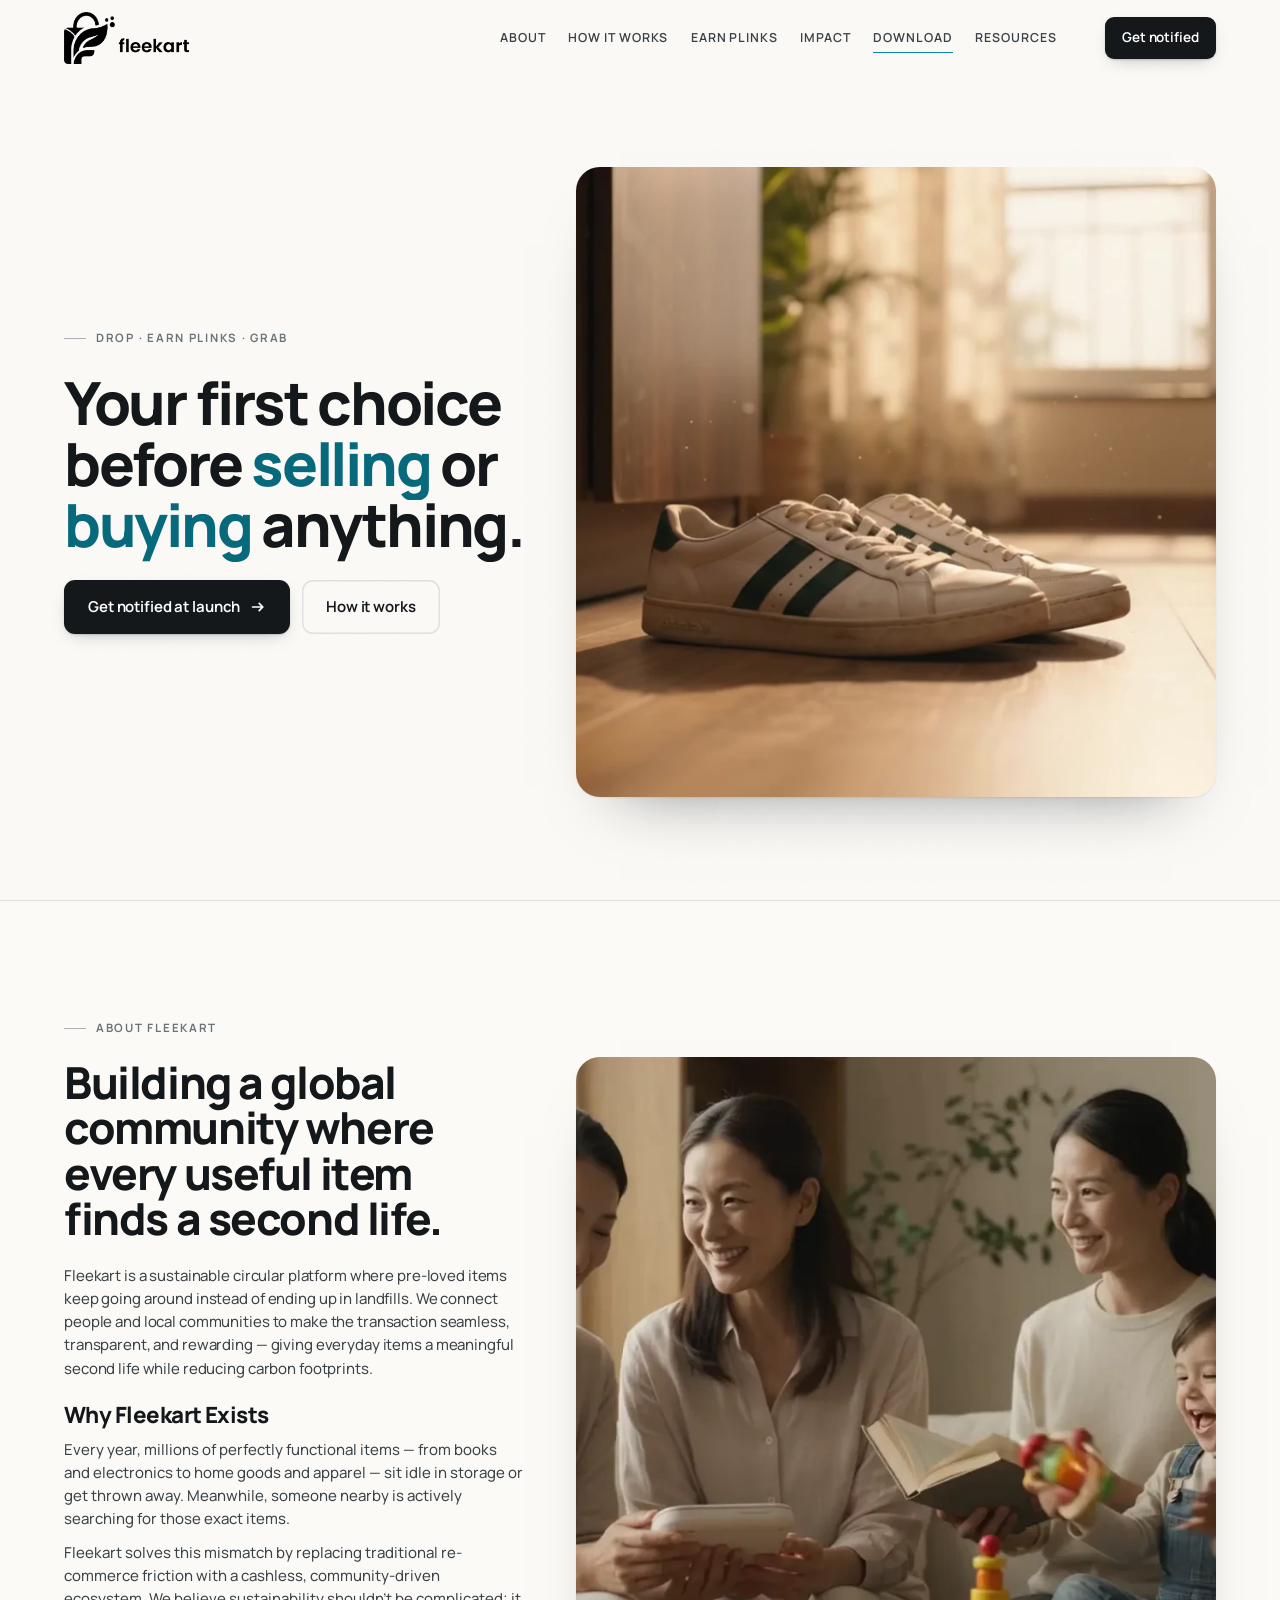
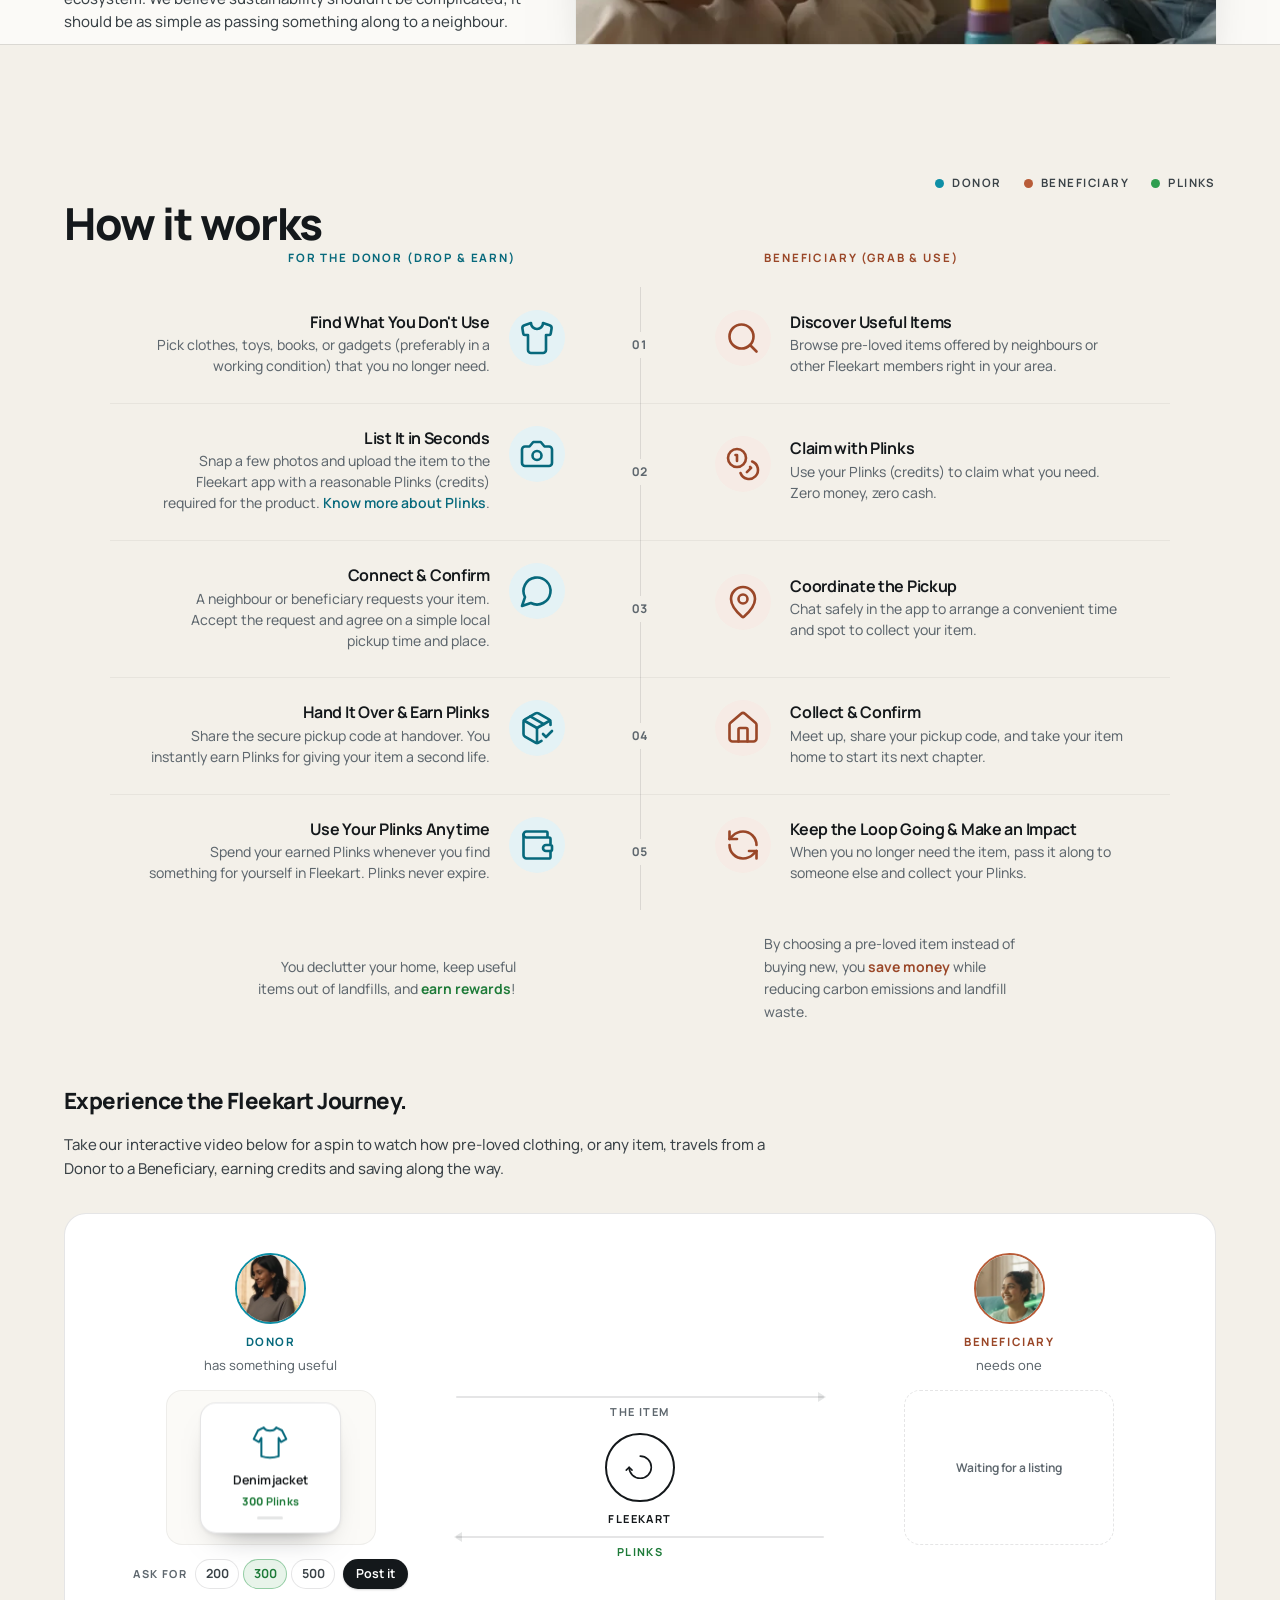
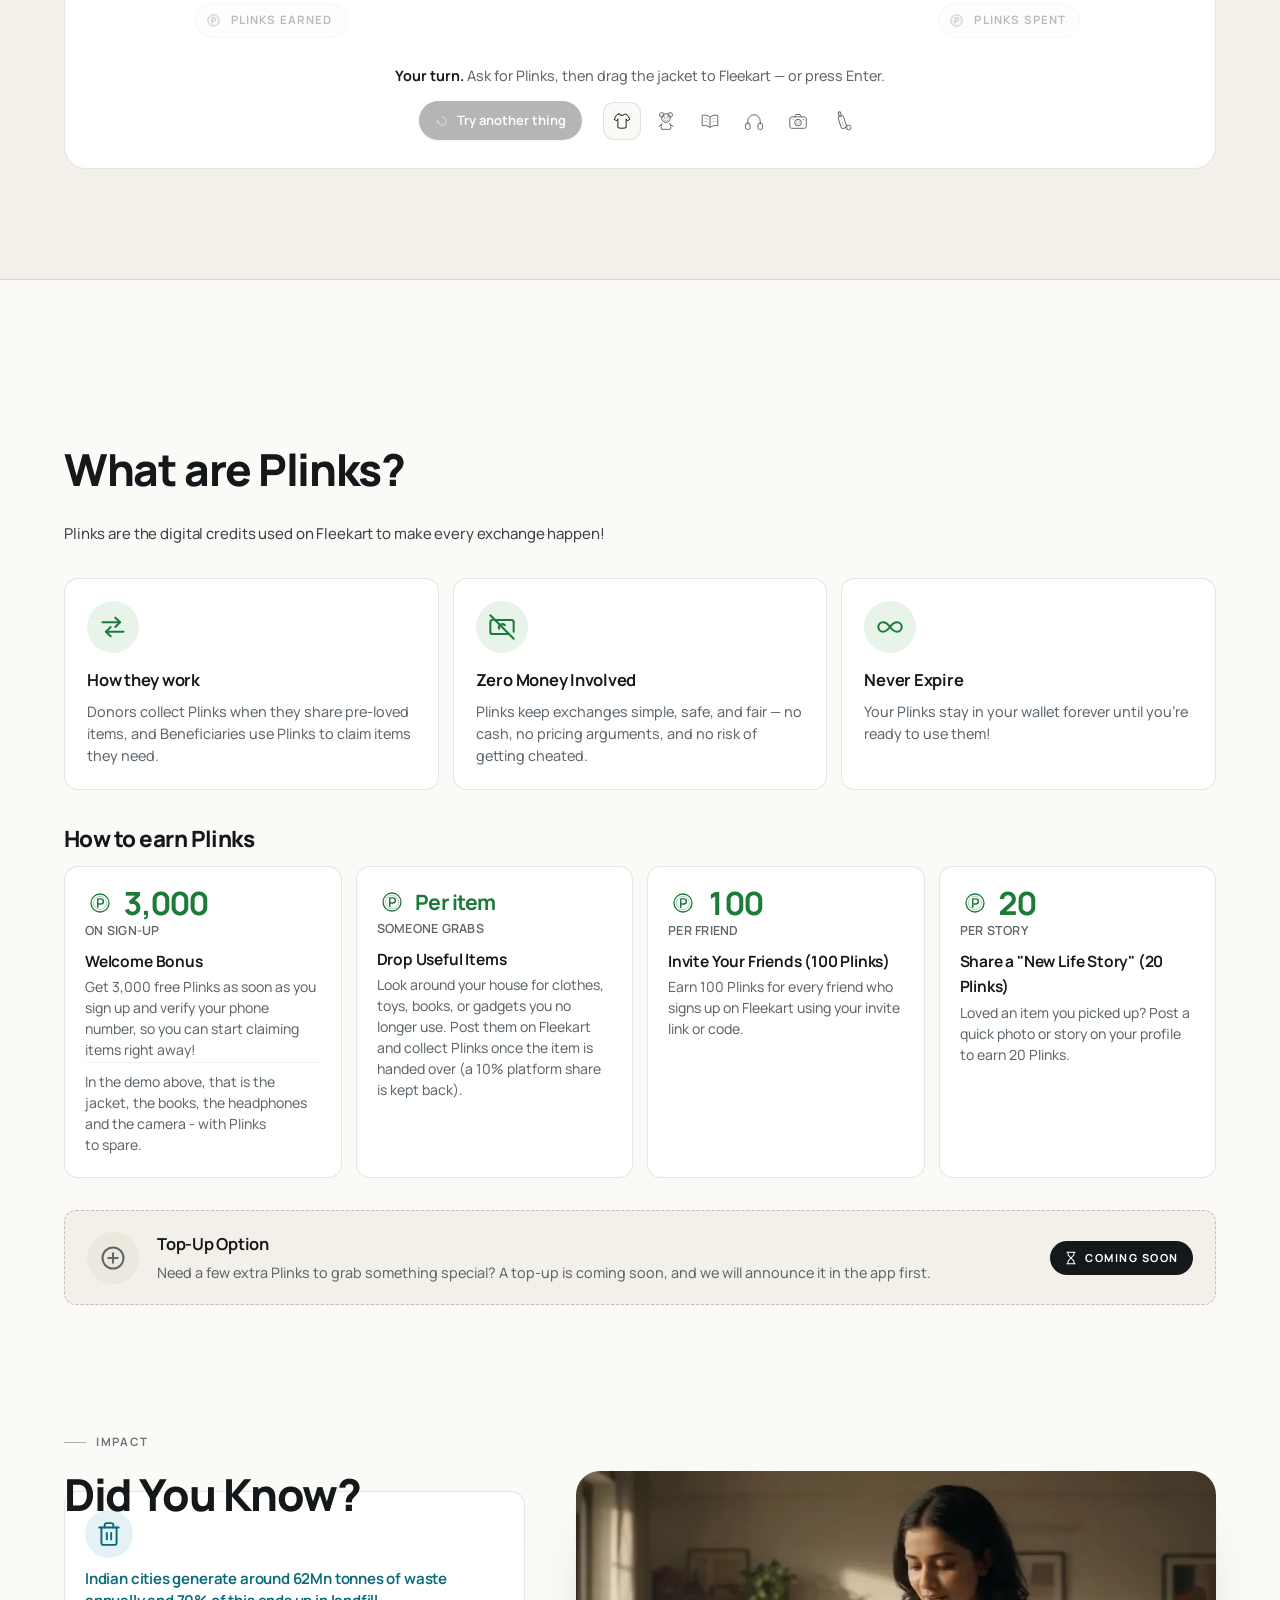
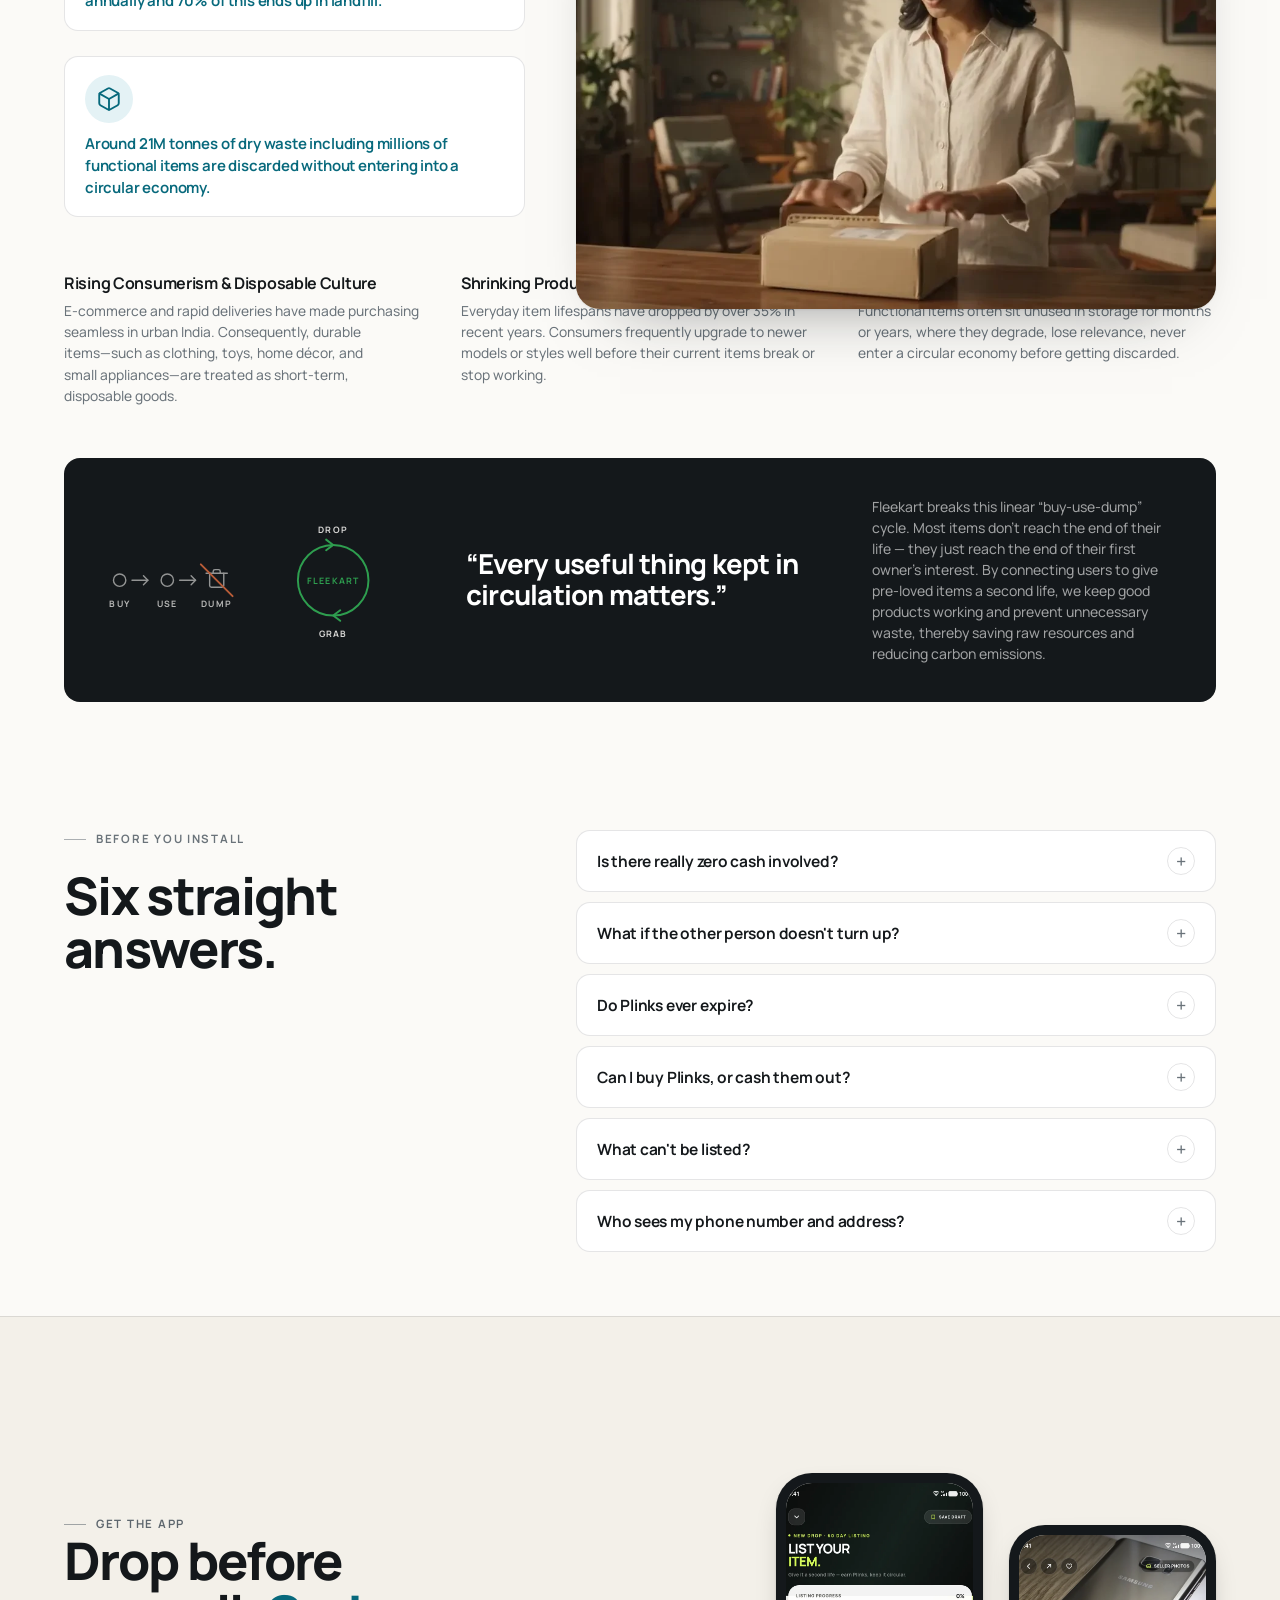
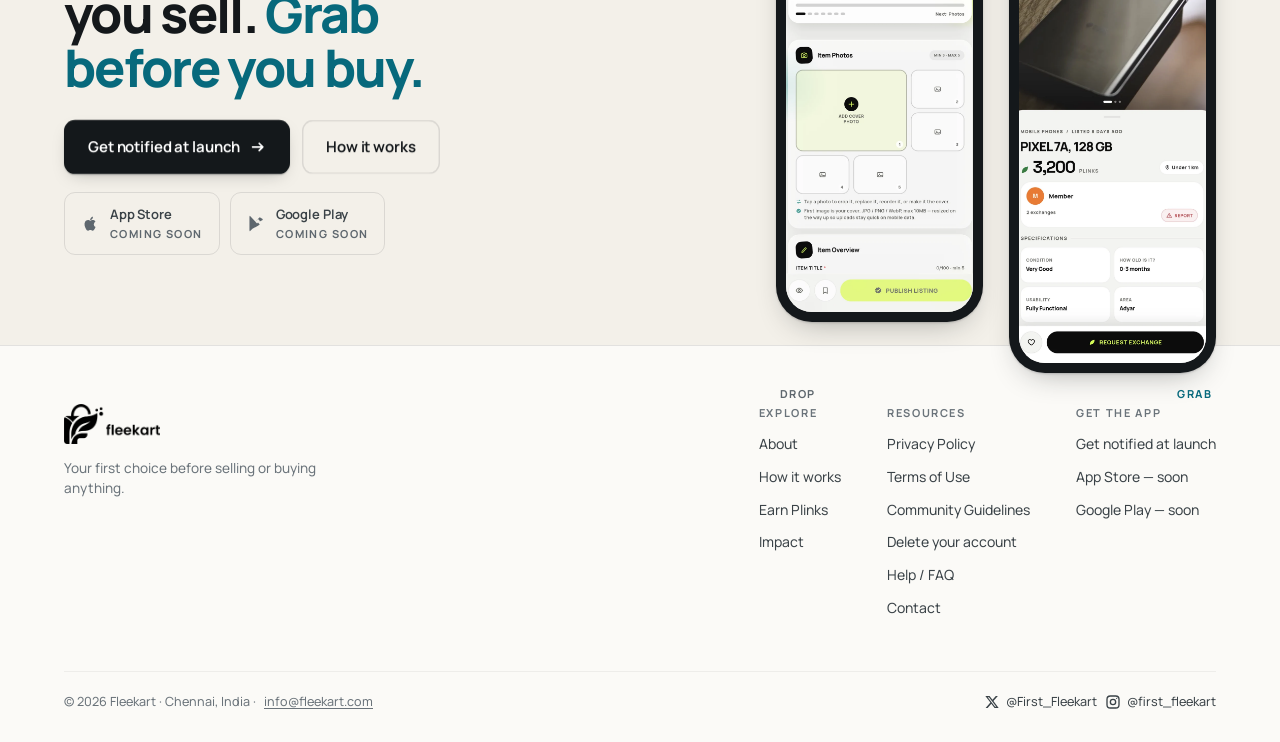
==== commit cde0e399: "Site: invite bar row on narrow phones (Fleekart b1f53e7)" ====
--- a/index.html
+++ b/index.html
@@ -1,4 +1,4 @@
-<!DOCTYPE html><html lang="en"><head><meta charSet="utf-8"/><meta name="viewport" content="width=device-width, initial-scale=1, viewport-fit=cover"/><link rel="preload" href="/assets/Manrope.woff2" as="font" crossorigin="anonymous" type="font/woff2"/><link rel="preload" as="script" fetchPriority="low" href="/_next/static/chunks/3l04zcqx63h3y.js"/><script src="/_next/static/chunks/2m912stn0vfa6.js" async=""></script><script src="/_next/static/chunks/1mh6a-0e61pyc.js" async=""></script><script src="/_next/static/chunks/turbopack-0lalso72z2cic.js" async=""></script><script src="/_next/static/chunks/3fntmmi971322.js" async=""></script><link rel="preload" href="/assets/v2.css?v=89feee09" as="style"/><link rel="preload" href="/assets/additions.css?v=b080d004" as="style"/><meta name="theme-color" content="#FBFAF7"/><title>Fleekart — Your first choice before selling or buying anything</title><meta name="description" content="Fleekart keeps useful things in circulation. Donors drop what they no longer need and earn Plinks. Beneficiaries use Plinks to grab what they need."/><meta property="og:title" content="Fleekart — Your first choice before selling or buying anything"/><meta property="og:description" content="Drop what you no longer use. Find what you need from people around you — and keep good things in circulation."/><meta property="og:url" content="https://fleekart.com/"/><meta property="og:image" content="https://fleekart.com/assets/og.png"/><meta property="og:type" content="website"/><meta name="twitter:card" content="summary_large_image"/><meta name="twitter:title" content="Fleekart — Your first choice before selling or buying anything"/><meta name="twitter:description" content="Drop what you no longer use. Find what you need from people around you — and keep good things in circulation."/><meta name="twitter:image" content="https://fleekart.com/assets/og.png"/><link rel="icon" href="/assets/favicon.webp" type="image/webp"/><link rel="icon" href="/assets/favicon-32.png" sizes="32x32" type="image/png"/><link rel="icon" href="/assets/icon-192.png" sizes="192x192" type="image/png"/><link rel="apple-touch-icon" href="/assets/apple-touch-icon.png"/><link rel="preload" href="/assets/Manrope.woff2" as="font" type="font/woff2" crossorigin="anonymous"/><link rel="stylesheet" href="/assets/v2.css?v=89feee09"/><link rel="stylesheet" href="/assets/additions.css?v=b080d004"/><script src="/_next/static/chunks/0cz1d0mv5g_q7.js" noModule=""></script></head><body class="no-js"><div hidden=""><!--$--><!--/$--></div><div><a class="skip" href="#main">Skip to content</a>
+<!DOCTYPE html><html lang="en"><head><meta charSet="utf-8"/><meta name="viewport" content="width=device-width, initial-scale=1, viewport-fit=cover"/><link rel="preload" href="/assets/Manrope.woff2" as="font" crossorigin="anonymous" type="font/woff2"/><link rel="preload" as="script" fetchPriority="low" href="/_next/static/chunks/3l04zcqx63h3y.js"/><script src="/_next/static/chunks/2m912stn0vfa6.js" async=""></script><script src="/_next/static/chunks/1mh6a-0e61pyc.js" async=""></script><script src="/_next/static/chunks/turbopack-0lalso72z2cic.js" async=""></script><script src="/_next/static/chunks/3fntmmi971322.js" async=""></script><link rel="preload" href="/assets/v2.css?v=89feee09" as="style"/><link rel="preload" href="/assets/additions.css?v=ccd41a82" as="style"/><meta name="theme-color" content="#FBFAF7"/><title>Fleekart — Your first choice before selling or buying anything</title><meta name="description" content="Fleekart keeps useful things in circulation. Donors drop what they no longer need and earn Plinks. Beneficiaries use Plinks to grab what they need."/><meta property="og:title" content="Fleekart — Your first choice before selling or buying anything"/><meta property="og:description" content="Drop what you no longer use. Find what you need from people around you — and keep good things in circulation."/><meta property="og:url" content="https://fleekart.com/"/><meta property="og:image" content="https://fleekart.com/assets/og.png"/><meta property="og:type" content="website"/><meta name="twitter:card" content="summary_large_image"/><meta name="twitter:title" content="Fleekart — Your first choice before selling or buying anything"/><meta name="twitter:description" content="Drop what you no longer use. Find what you need from people around you — and keep good things in circulation."/><meta name="twitter:image" content="https://fleekart.com/assets/og.png"/><link rel="icon" href="/assets/favicon.webp" type="image/webp"/><link rel="icon" href="/assets/favicon-32.png" sizes="32x32" type="image/png"/><link rel="icon" href="/assets/icon-192.png" sizes="192x192" type="image/png"/><link rel="apple-touch-icon" href="/assets/apple-touch-icon.png"/><link rel="preload" href="/assets/Manrope.woff2" as="font" type="font/woff2" crossorigin="anonymous"/><link rel="stylesheet" href="/assets/v2.css?v=89feee09"/><link rel="stylesheet" href="/assets/additions.css?v=ccd41a82"/><script src="/_next/static/chunks/0cz1d0mv5g_q7.js" noModule=""></script></head><body class="no-js"><div hidden=""><!--$--><!--/$--></div><div><a class="skip" href="#main">Skip to content</a>
 <!-- ══ INK ILLUSTRATION LIBRARY ══════════════════════════════════ -->
 <svg width="0" height="0" aria-hidden="true" focusable="false" style="position:absolute;pointer-events:none">
 <defs>
@@ -773,4 +773,4 @@
     <p class="wl__status" id="wlStatus" role="status" aria-live="polite"></p>
   </div>
 </dialog>
-</div><!--$--><!--/$--><script src="/assets/gsap.min.js?v=e208f4c7" defer=""></script><script src="/assets/ScrollTrigger.min.js?v=801ffdb7" defer=""></script><script src="/assets/app.js?v=3f367631" defer=""></script><script src="/assets/section-motion.js?v=1d3ebb48" defer=""></script><script src="/assets/invite.js?v=b7434bea" defer=""></script><script src="/assets/waitlist.js?v=3b5e60d4" defer=""></script><script src="/_next/static/chunks/3l04zcqx63h3y.js" id="_R_" async=""></script><script>(self.__next_f=self.__next_f||[]).push([0])</script><script>self.__next_f.push([1,"1:\"$Sreact.fragment\"\n2:I[39756,[\"/_next/static/chunks/3fntmmi971322.js\"],\"default\"]\n3:I[37457,[\"/_next/static/chunks/3fntmmi971322.js\"],\"default\"]\n7:I[68027,[\"/_next/static/chunks/3fntmmi971322.js\"],\"default\",1]\n:HL[\"/assets/Manrope.woff2\",\"font\",{\"crossOrigin\":\"anonymous\",\"type\":\"font/woff2\"}]\n:HL[\"/assets/v2.css?v=89feee09\",\"style\"]\n:HL[\"/assets/additions.css?v=b080d004\",\"style\"]\n4:Td864,\u003ca class=\"skip\" href=\"#main\"\u003eSkip to content\u003c/a\u003e\r\n\u003c!-- ══ INK ILLUSTRATION LIBRARY ══════════════════════════════════ --\u003e\r\n\u003csvg width=\"0\" height=\"0\" aria-hidden=\"true\" focusable=\"false\" style=\"position:absolute;pointer-events:none\"\u003e\r\n\u003cdefs\u003e\r\n  \u003cfilter id=\"fkInk\" x=\"-8%\" y=\"-8%\" width=\"116%\" height=\"116%\" color-interpolation-filters=\"sRGB\"\u003e\r\n    \u003cfeTurbulence type=\"fractalNoise\" baseFrequency=\"0.017\" numOctaves=\"3\" seed=\"9\" result=\"t\"/\u003e\r\n    \u003cfeDisplacementMap in=\"SourceGraphic\" in2=\"t\" scale=\"2.6\" xChannelSelector=\"R\" yChannelSelector=\"G\"/\u003e\r\n  \u003c/filter\u003e\r\n  \u003cfilter id=\"fkInkSoft\" x=\"-8%\" y=\"-8%\" width=\"116%\" height=\"116%\" color-interpolation-filters=\"sRGB\"\u003e\r\n    \u003cfeTurbulence type=\"fractalNoise\" baseFrequency=\"0.022\" numOctaves=\"2\" seed=\"4\" result=\"t\"/\u003e\r\n    \u003cfeDisplacementMap in=\"SourceGraphic\" in2=\"t\" scale=\"1.5\" xChannelSelector=\"R\" yChannelSelector=\"G\"/\u003e\r\n  \u003c/filter\u003e\r\n\r\n  \u003c!-- ── objects ───────────────────────────────────────────── --\u003e\r\n  \u003csymbol id=\"i-shirt\" viewBox=\"0 0 48 48\"\u003e\r\n    \u003cpath d=\"M17.5 8.5 11.5 11.5 7 20.5 12.5 23.5 15 19.4 15 38.5c6 1.8 12 1.8 18 0V19.4l2.5 4.1 5.5-3-4.5-9-6-3c-2.4 4.2-10.6 4.2-13 0Z\"\r\n      fill=\"none\" stroke=\"currentColor\" stroke-width=\"2.1\" stroke-linejoin=\"round\" stroke-linecap=\"round\"/\u003e\r\n    \u003cpath d=\"M17.5 8.5c2.4 4.2 10.6 4.2 13 0\" fill=\"none\" stroke=\"currentColor\" stroke-width=\"1.35\" opacity=\".5\" stroke-linecap=\"round\"/\u003e\r\n  \u003c/symbol\u003e\r\n\r\n  \u003csymbol id=\"i-toy\" viewBox=\"0 0 48 48\"\u003e\r\n    \u003ccircle cx=\"14.8\" cy=\"10.6\" r=\"5\" fill=\"none\" stroke=\"currentColor\" stroke-width=\"2.1\"/\u003e\r\n    \u003ccircle cx=\"33.2\" cy=\"10.6\" r=\"5\" fill=\"none\" stroke=\"currentColor\" stroke-width=\"2.1\"/\u003e\r\n    \u003ccircle cx=\"24\" cy=\"17.5\" r=\"9.4\" fill=\"none\" stroke=\"currentColor\" stroke-width=\"2.1\"/\u003e\r\n    \u003cellipse cx=\"24\" cy=\"20.6\" rx=\"4.4\" ry=\"3.2\" fill=\"none\" stroke=\"currentColor\" stroke-width=\"1.35\" opacity=\".6\"/\u003e\r\n    \u003ccircle cx=\"20.4\" cy=\"15.4\" r=\"1.15\" fill=\"currentColor\"/\u003e\u003ccircle cx=\"27.6\" cy=\"15.4\" r=\"1.15\" fill=\"currentColor\"/\u003e\r\n    \u003cpath d=\"M15.6 29.4c-2.6 3-2.9 9.4-1.2 12.8h19.2c1.7-3.4 1.4-9.8-1.2-12.8\" fill=\"none\" stroke=\"currentColor\" stroke-width=\"2.1\" stroke-linejoin=\"round\" stroke-linecap=\"round\"/\u003e\r\n    \u003cpath d=\"M15 31.6 8.6 35.4M33 31.6l6.4 3.8\" fill=\"none\" stroke=\"currentColor\" stroke-width=\"2.1\" stroke-linecap=\"round\"/\u003e\r\n  \u003c/symbol\u003e\r\n\r\n  \u003csymbol id=\"i-book\" viewBox=\"0 0 48 48\"\u003e\r\n    \u003cpath d=\"M24 15.4C18.6 11.4 12.6 10.6 7 11.6v22.6c5.6-1 11.6-.2 17 3.8 5.4-4 11.4-4.8 17-3.8V11.6c-5.6-1-11.6-.2-17 3.8Z\"\r\n      fill=\"none\" stroke=\"currentColor\" stroke-width=\"2.1\" stroke-linejoin=\"round\"/\u003e\r\n    \u003cpath d=\"M24 15.4V38\" fill=\"none\" stroke=\"currentColor\" stroke-width=\"2.1\"/\u003e\r\n    \u003cpath d=\"M11.8 18.6c3.2-.4 6.2 0 8.6 1.2M27.6 19.8c2.4-1.2 5.4-1.6 8.6-1.2M11.8 25c3.2-.4 6.2 0 8.6 1.2M27.6 26.2c2.4-1.2 5.4-1.6 8.6-1.2\"\r\n      fill=\"none\" stroke=\"currentColor\" stroke-width=\"1.35\" opacity=\".5\" stroke-linecap=\"round\"/\u003e\r\n  \u003c/symbol\u003e\r\n\r\n  \u003csymbol id=\"i-gadget\" viewBox=\"0 0 48 48\"\u003e\r\n    \u003cpath d=\"M10.4 30.6V24a13.6 13.6 0 0 1 27.2 0v6.6\" fill=\"none\" stroke=\"currentColor\" stroke-width=\"2.1\" stroke-linecap=\"round\"/\u003e\r\n    \u003crect x=\"5.4\" y=\"28.6\" width=\"10\" height=\"14\" rx=\"4.2\" fill=\"none\" stroke=\"currentColor\" stroke-width=\"2.1\"/\u003e\r\n    \u003crect x=\"32.6\" y=\"28.6\" width=\"10\" height=\"14\" rx=\"4.2\" fill=\"none\" stroke=\"currentColor\" stroke-width=\"2.1\"/\u003e\r\n  \u003c/symbol\u003e\r\n\r\n  \u003c!-- two more things to hand over (15 Sep, the founder's \"add more sample\r\n       products\") and a leaf for the carbon line — same 2.1 stroke, same\r\n       1.35/.5 detail lines as the four above, so the dots read as one set --\u003e\r\n  \u003csymbol id=\"i-camera\" viewBox=\"0 0 48 48\"\u003e\r\n    \u003crect x=\"6\" y=\"15\" width=\"36\" height=\"25\" rx=\"4.6\" fill=\"none\" stroke=\"currentColor\" stroke-width=\"2.1\"/\u003e\r\n    \u003cpath d=\"M16.6 15 19.4 9.8h9.2L31.4 15\" fill=\"none\" stroke=\"currentColor\" stroke-width=\"2.1\" stroke-linejoin=\"round\" stroke-linecap=\"round\"/\u003e\r\n    \u003ccircle cx=\"24\" cy=\"27.5\" r=\"7.2\" fill=\"none\" stroke=\"currentColor\" stroke-width=\"2.1\"/\u003e\r\n    \u003ccircle cx=\"24\" cy=\"27.5\" r=\"3.8\" fill=\"none\" stroke=\"currentColor\" stroke-width=\"1.35\" opacity=\".5\"/\u003e\r\n    \u003cpath d=\"M11.5 21h4\" fill=\"none\" stroke=\"currentColor\" stroke-width=\"1.35\" opacity=\".5\" stroke-linecap=\"round\"/\u003e\r\n    \u003ccircle cx=\"36.3\" cy=\"21\" r=\"1.4\" fill=\"currentColor\"/\u003e\r\n  \u003c/symbol\u003e\r\n\r\n  \u003csymbol id=\"i-bat\" viewBox=\"0 0 48 48\"\u003e\r\n    \u003cg transform=\"rotate(-18 24 24)\"\u003e\r\n      \u003crect x=\"21.4\" y=\"3.2\" width=\"5.2\" height=\"9.8\" rx=\"2.2\" fill=\"none\" stroke=\"currentColor\" stroke-width=\"2.1\"/\u003e\r\n      \u003cpath d=\"M18 17c0-2.4 1.5-4 3.6-4h4.8c2.1 0 3.6 1.6 3.6 4v18.4c0 2.8-2.1 4.8-4.8 4.8h-2.4c-2.7 0-4.8-2-4.8-4.8Z\" fill=\"none\" stroke=\"currentColor\" stroke-width=\"2.1\" stroke-linejoin=\"round\"/\u003e\r\n      \u003cpath d=\"M24 17.6v17.8M22.2 6.2h3.6M22.2 9.4h3.6\" fill=\"none\" stroke=\"currentColor\" stroke-width=\"1.35\" opacity=\".5\" stroke-linecap=\"round\"/\u003e\r\n    \u003c/g\u003e\r\n    \u003ccircle cx=\"38.4\" cy=\"38.2\" r=\"5.2\" fill=\"none\" stroke=\"currentColor\" stroke-width=\"2.1\"/\u003e\r\n    \u003cpath d=\"M35.4 34.8c2.4 2 2.4 4.8 0 6.8\" fill=\"none\" stroke=\"currentColor\" stroke-width=\"1.35\" opacity=\".5\" stroke-linecap=\"round\"/\u003e\r\n  \u003c/symbol\u003e\r\n\r\n  \u003csymbol id=\"i-leaf\" viewBox=\"0 0 48 48\"\u003e\r\n    \u003cpath d=\"M9 39C9 21.4 21.4 9 39 9c0 17.6-12.4 30-30 30Z\" fill=\"none\" stroke=\"currentColor\" stroke-width=\"2.1\" stroke-linejoin=\"round\"/\u003e\r\n    \u003cpath d=\"M9 39C15 31.4 22 24.4 30 18\" fill=\"none\" stroke=\"currentColor\" stroke-width=\"1.35\" opacity=\".5\" stroke-linecap=\"round\"/\u003e\r\n  \u003c/symbol\u003e\r\n\r\n  \u003csymbol id=\"i-plink\" viewBox=\"0 0 48 48\"\u003e\r\n    \u003ccircle cx=\"24\" cy=\"24\" r=\"14.4\" fill=\"none\" stroke=\"currentColor\" stroke-width=\"2.1\"/\u003e\r\n    \u003ccircle cx=\"24\" cy=\"24\" r=\"10.6\" fill=\"none\" stroke=\"currentColor\" stroke-width=\"1.2\" opacity=\".45\"/\u003e\r\n    \u003cpath d=\"M20.4 31V17.4h4.9a4.1 4.1 0 0 1 0 8.2h-4.9\" fill=\"none\" stroke=\"currentColor\" stroke-width=\"2.35\" stroke-linecap=\"round\" stroke-linejoin=\"round\"/\u003e\r\n  \u003c/symbol\u003e\r\n\r\n  \u003csymbol id=\"i-drop\" viewBox=\"0 0 48 48\"\u003e\r\n    \u003cpath d=\"M24 4v10M20.2 10.4 24 14.2l3.8-3.8\" fill=\"none\" stroke=\"currentColor\" stroke-width=\"2.1\" stroke-linecap=\"round\" stroke-linejoin=\"round\"/\u003e\r\n    \u003cpath d=\"M24 17.4 38 23.6v13.2L24 43l-14-6.2V23.6Z\" fill=\"none\" stroke=\"currentColor\" stroke-width=\"2.1\" stroke-linejoin=\"round\"/\u003e\r\n    \u003cpath d=\"M10 23.6 24 29.8l14-6.2M24 29.8V43\" fill=\"none\" stroke=\"currentColor\" stroke-width=\"1.35\" opacity=\".55\"/\u003e\r\n  \u003c/symbol\u003e\r\n\r\n  \u003csymbol id=\"i-verify\" viewBox=\"0 0 48 48\"\u003e\r\n    \u003cpath d=\"M22 6 35 11.8v12.4L22 30 9 24.2V11.8Z\" fill=\"none\" stroke=\"currentColor\" stroke-width=\"2.1\" stroke-linejoin=\"round\"/\u003e\r\n    \u003cpath d=\"M9 11.8 22 17.6l13-5.8M22 17.6V30\" fill=\"none\" stroke=\"currentColor\" stroke-width=\"1.35\" opacity=\".55\"/\u003e\r\n    \u003ccircle cx=\"32.5\" cy=\"33.5\" r=\"9\" fill=\"var(--card,#fff)\" stroke=\"currentColor\" stroke-width=\"2.1\"/\u003e\r\n    \u003cpath d=\"m28.4 33.6 3 3 5.2-6\" fill=\"none\" stroke=\"currentColor\" stroke-width=\"2.1\" stroke-linecap=\"round\" stroke-linejoin=\"round\"/\u003e\r\n  \u003c/symbol\u003e\r\n\r\n  \u003csymbol id=\"i-discover\" viewBox=\"0 0 48 48\"\u003e\r\n    \u003crect x=\"7\" y=\"7.5\" width=\"12.4\" height=\"12.4\" rx=\"3.4\" fill=\"none\" stroke=\"currentColor\" stroke-width=\"2.1\"/\u003e\r\n    \u003crect x=\"24.6\" y=\"7.5\" width=\"12.4\" height=\"12.4\" rx=\"3.4\" fill=\"none\" stroke=\"currentColor\" stroke-width=\"2.1\" opacity=\".5\"/\u003e\r\n    \u003crect x=\"7\" y=\"25.1\" width=\"12.4\" height=\"12.4\" rx=\"3.4\" fill=\"none\" stroke=\"currentColor\" stroke-width=\"2.1\" opacity=\".5\"/\u003e\r\n    \u003ccircle cx=\"32.2\" cy=\"31.6\" r=\"8.2\" fill=\"var(--card,#fff)\" stroke=\"currentColor\" stroke-width=\"2.1\"/\u003e\r\n    \u003cpath d=\"m38.4 37.6 4.4 4.4\" fill=\"none\" stroke=\"currentColor\" stroke-width=\"2.1\" stroke-linecap=\"round\"/\u003e\r\n  \u003c/symbol\u003e\r\n\r\n  \u003csymbol id=\"i-spend\" viewBox=\"0 0 48 48\"\u003e\r\n    \u003ccircle cx=\"19\" cy=\"27\" r=\"12.4\" fill=\"none\" stroke=\"currentColor\" stroke-width=\"2.1\"/\u003e\r\n    \u003cpath d=\"M15.9 33.2V21.4h4.3a3.6 3.6 0 0 1 0 7.2h-4.3\" fill=\"none\" stroke=\"currentColor\" stroke-width=\"2.2\" stroke-linecap=\"round\" stroke-linejoin=\"round\"/\u003e\r\n    \u003cpath d=\"M30.6 16.4 41.4 6.6M33.6 6h8v8\" fill=\"none\" stroke=\"currentColor\" stroke-width=\"2.1\" stroke-linecap=\"round\" stroke-linejoin=\"round\"/\u003e\r\n  \u003c/symbol\u003e\r\n\r\n  \u003csymbol id=\"i-receive\" viewBox=\"0 0 48 48\"\u003e\r\n    \u003cpath d=\"M28 42V10.4L42 6v36Z\" fill=\"none\" stroke=\"currentColor\" stroke-width=\"2.1\" stroke-linejoin=\"round\"/\u003e\r\n    \u003ccircle cx=\"32.4\" cy=\"25.4\" r=\"1.5\" fill=\"currentColor\"/\u003e\r\n    \u003crect x=\"5\" y=\"19\" width=\"13.4\" height=\"13.4\" rx=\"3\" fill=\"none\" stroke=\"currentColor\" stroke-width=\"2.1\"/\u003e\r\n    \u003cpath d=\"M20.4 25.7h6.2M23.4 22.4l3.4 3.3-3.4 3.3\" fill=\"none\" stroke=\"currentColor\" stroke-width=\"2.1\" stroke-linecap=\"round\" stroke-linejoin=\"round\"/\u003e\r\n  \u003c/symbol\u003e\r\n\r\n  \u003csymbol id=\"i-again\" viewBox=\"0 0 48 48\"\u003e\r\n    \u003crect x=\"16.4\" y=\"16.4\" width=\"15.2\" height=\"15.2\" rx=\"4\" fill=\"none\" stroke=\"currentColor\" stroke-width=\"2.1\"/\u003e\r\n    \u003cpath d=\"M24 9.4A14.6 14.6 0 1 1 9.4 24\" fill=\"none\" stroke=\"currentColor\" stroke-width=\"2.1\" stroke-linecap=\"round\"/\u003e\r\n    \u003cpath d=\"m5.6 27.8 3.8-3.8 3.8 3.8\" fill=\"none\" stroke=\"currentColor\" stroke-width=\"2.1\" stroke-linecap=\"round\" stroke-linejoin=\"round\"/\u003e\r\n  \u003c/symbol\u003e\r\n\r\n  \u003csymbol id=\"i-loop\" viewBox=\"0 0 48 48\"\u003e\r\n    \u003cpath d=\"M24 9.4A14.6 14.6 0 1 1 9.4 24\" fill=\"none\" stroke=\"currentColor\" stroke-width=\"2.1\" stroke-linecap=\"round\"/\u003e\r\n    \u003cpath d=\"m5.6 27.8 3.8-3.8 3.8 3.8\" fill=\"none\" stroke=\"currentColor\" stroke-width=\"2.1\" stroke-linecap=\"round\" stroke-linejoin=\"round\"/\u003e\r\n  \u003c/symbol\u003e\r\n\r\n  \u003csymbol id=\"i-check\" viewBox=\"0 0 24 24\"\u003e\r\n    \u003cpath d=\"m5 12.6 4.4 4.4L19 7\" fill=\"none\" stroke=\"currentColor\" stroke-width=\"2.2\" stroke-linecap=\"round\" stroke-linejoin=\"round\"/\u003e\r\n  \u003c/symbol\u003e\r\n\r\n  \u003csymbol id=\"i-bin\" viewBox=\"0 0 48 48\"\u003e\r\n    \u003cpath d=\"M12 16.6h24l-2.2 24.2H14.2Z\" fill=\"none\" stroke=\"currentColor\" stroke-width=\"2.1\" stroke-linejoin=\"round\"/\u003e\r\n    \u003cpath d=\"M8.6 16.6h30.8M19 16.6l1-5h8l1 5\" fill=\"none\" stroke=\"currentColor\" stroke-width=\"2.1\" stroke-linecap=\"round\" stroke-linejoin=\"round\"/\u003e\r\n    \u003cpath d=\"M20 23.4v10M28 23.4v10\" fill=\"none\" stroke=\"currentColor\" stroke-width=\"1.35\" opacity=\".5\" stroke-linecap=\"round\"/\u003e\r\n  \u003c/symbol\u003e\r\n\r\n  \u003csymbol id=\"l-shirt\" viewBox=\"0 0 24 24\"\u003e\u003cg fill=\"none\" stroke=\"currentColor\" stroke-width=\"1.75\" stroke-linecap=\"round\" stroke-linejoin=\"round\"\u003e\u003cpath d=\"M20.38 3.46 16 2a4 4 0 0 1-8 0L3.62 3.46a2 2 0 0 0-1.34 2.23l.58 3.47a1 1 0 0 0 .99.84H6v10c0 1.1.9 2 2 2h8a2 2 0 0 0 2-2V10h2.15a1 1 0 0 0 .99-.84l.58-3.47a2 2 0 0 0-1.34-2.23z\"/\u003e\u003c/g\u003e\u003c/symbol\u003e\r\n  \u003csymbol id=\"l-camera\" viewBox=\"0 0 24 24\"\u003e\u003cg fill=\"none\" stroke=\"currentColor\" stroke-width=\"1.75\" stroke-linecap=\"round\" stroke-linejoin=\"round\"\u003e\u003cpath d=\"M14.5 4h-5L7 7H4a2 2 0 0 0-2 2v9a2 2 0 0 0 2 2h16a2 2 0 0 0 2-2V9a2 2 0 0 0-2-2h-3l-2.5-3z\"/\u003e\u003ccircle cx=\"12\" cy=\"13\" r=\"3\"/\u003e\u003c/g\u003e\u003c/symbol\u003e\r\n  \u003csymbol id=\"l-message\" viewBox=\"0 0 24 24\"\u003e\u003cg fill=\"none\" stroke=\"currentColor\" stroke-width=\"1.75\" stroke-linecap=\"round\" stroke-linejoin=\"round\"\u003e\u003cpath d=\"M7.9 20A9 9 0 1 0 4 16.1L2 22Z\"/\u003e\u003c/g\u003e\u003c/symbol\u003e\r\n  \u003csymbol id=\"l-package-check\" viewBox=\"0 0 24 24\"\u003e\u003cg fill=\"none\" stroke=\"currentColor\" stroke-width=\"1.75\" stroke-linecap=\"round\" stroke-linejoin=\"round\"\u003e\u003cpath d=\"m16 16 2 2 4-4\"/\u003e\u003cpath d=\"M21 10V8a2 2 0 0 0-1-1.73l-7-4a2 2 0 0 0-2 0l-7 4A2 2 0 0 0 3 8v8a2 2 0 0 0 1 1.73l7 4a2 2 0 0 0 2 0l2-1.14\"/\u003e\u003cpath d=\"m7.5 4.27 9 5.15\"/\u003e\u003cpath d=\"M3.29 7 12 12l8.71-5\"/\u003e\u003cpath d=\"M12 22V12\"/\u003e\u003c/g\u003e\u003c/symbol\u003e\r\n  \u003csymbol id=\"l-wallet\" viewBox=\"0 0 24 24\"\u003e\u003cg fill=\"none\" stroke=\"currentColor\" stroke-width=\"1.75\" stroke-linecap=\"round\" stroke-linejoin=\"round\"\u003e\u003cpath d=\"M19 7V4a1 1 0 0 0-1-1H5a2 2 0 0 0 0 4h15a1 1 0 0 1 1 1v4h-3a2 2 0 0 0 0 4h3a1 1 0 0 0 1-1v-2a1 1 0 0 0-1-1\"/\u003e\u003cpath d=\"M3 5v14a2 2 0 0 0 2 2h15a1 1 0 0 0 1-1v-4\"/\u003e\u003c/g\u003e\u003c/symbol\u003e\r\n  \u003csymbol id=\"l-search\" viewBox=\"0 0 24 24\"\u003e\u003cg fill=\"none\" stroke=\"currentColor\" stroke-width=\"1.75\" stroke-linecap=\"round\" stroke-linejoin=\"round\"\u003e\u003ccircle cx=\"11\" cy=\"11\" r=\"8\"/\u003e\u003cpath d=\"m21 21-4.3-4.3\"/\u003e\u003c/g\u003e\u003c/symbol\u003e\r\n  \u003csymbol id=\"l-coins\" viewBox=\"0 0 24 24\"\u003e\u003cg fill=\"none\" stroke=\"currentColor\" stroke-width=\"1.75\" stroke-linecap=\"round\" stroke-linejoin=\"round\"\u003e\u003ccircle cx=\"8\" cy=\"8\" r=\"6\"/\u003e\u003cpath d=\"M18.09 10.37A6 6 0 1 1 10.34 18\"/\u003e\u003cpath d=\"M7 6h1v4\"/\u003e\u003cpath d=\"m16.71 13.88.7.71-2.82 2.82\"/\u003e\u003c/g\u003e\u003c/symbol\u003e\r\n  \u003csymbol id=\"l-map-pin\" viewBox=\"0 0 24 24\"\u003e\u003cg fill=\"none\" stroke=\"currentColor\" stroke-width=\"1.75\" stroke-linecap=\"round\" stroke-linejoin=\"round\"\u003e\u003cpath d=\"M20 10c0 4.993-5.539 10.193-7.399 11.799a1 1 0 0 1-1.202 0C9.539 20.193 4 14.993 4 10a8 8 0 0 1 16 0\"/\u003e\u003ccircle cx=\"12\" cy=\"10\" r=\"3\"/\u003e\u003c/g\u003e\u003c/symbol\u003e\r\n  \u003csymbol id=\"l-home\" viewBox=\"0 0 24 24\"\u003e\u003cg fill=\"none\" stroke=\"currentColor\" stroke-width=\"1.75\" stroke-linecap=\"round\" stroke-linejoin=\"round\"\u003e\u003cpath d=\"M15 21v-8a1 1 0 0 0-1-1h-4a1 1 0 0 0-1 1v8\"/\u003e\u003cpath d=\"M3 10a2 2 0 0 1 .709-1.528l7-5.999a2 2 0 0 1 2.582 0l7 5.999A2 2 0 0 1 21 10v9a2 2 0 0 1-2 2H5a2 2 0 0 1-2-2z\"/\u003e\u003c/g\u003e\u003c/symbol\u003e\r\n  \u003csymbol id=\"l-refresh\" viewBox=\"0 0 24 24\"\u003e\u003cg fill=\"none\" stroke=\"currentColor\" stroke-width=\"1.75\" stroke-linecap=\"round\" stroke-linejoin=\"round\"\u003e\u003cpath d=\"M21 12a9 9 0 0 0-9-9 9.75 9.75 0 0 0-6.74 2.74L3 8\"/\u003e\u003cpath d=\"M3 3v5h5\"/\u003e\u003cpath d=\"M3 12a9 9 0 0 0 9 9 9.75 9.75 0 0 0 6.74-2.74L21 16\"/\u003e\u003cpath d=\"M16 16h5v5\"/\u003e\u003c/g\u003e\u003c/symbol\u003e\r\n  \u003csymbol id=\"l-gift\" viewBox=\"0 0 24 24\"\u003e\u003cg fill=\"none\" stroke=\"currentColor\" stroke-width=\"1.75\" stroke-linecap=\"round\" stroke-linejoin=\"round\"\u003e\u003crect x=\"3\" y=\"8\" width=\"18\" height=\"4\" rx=\"1\"/\u003e\u003cpath d=\"M12 8v13\"/\u003e\u003cpath d=\"M19 12v7a2 2 0 0 1-2 2H7a2 2 0 0 1-2-2v-7\"/\u003e\u003cpath d=\"M7.5 8a2.5 2.5 0 0 1 0-5A4.8 8 0 0 1 12 8a4.8 8 0 0 1 4.5-5 2.5 2.5 0 0 1 0 5\"/\u003e\u003c/g\u003e\u003c/symbol\u003e\r\n  \u003csymbol id=\"l-bag\" viewBox=\"0 0 24 24\"\u003e\u003cg fill=\"none\" stroke=\"currentColor\" stroke-width=\"1.75\" stroke-linecap=\"round\" stroke-linejoin=\"round\"\u003e\u003cpath d=\"M6 2 3 6v14a2 2 0 0 0 2 2h14a2 2 0 0 0 2-2V6l-3-4Z\"/\u003e\u003cpath d=\"M3 6h18\"/\u003e\u003cpath d=\"M16 10a4 4 0 0 1-8 0\"/\u003e\u003c/g\u003e\u003c/symbol\u003e\r\n  \u003csymbol id=\"l-trash\" viewBox=\"0 0 24 24\"\u003e\u003cg fill=\"none\" stroke=\"currentColor\" stroke-width=\"1.75\" stroke-linecap=\"round\" stroke-linejoin=\"round\"\u003e\u003cpath d=\"M3 6h18\"/\u003e\u003cpath d=\"M19 6v14c0 1-1 2-2 2H7c-1 0-2-1-2-2V6\"/\u003e\u003cpath d=\"M8 6V4c0-1 1-2 2-2h4c1 0 2 1 2 2v2\"/\u003e\u003cpath d=\"M10 11v6\"/\u003e\u003cpath d=\"M14 11v6\"/\u003e\u003c/g\u003e\u003c/symbol\u003e\r\n  \u003csymbol id=\"l-layers\" viewBox=\"0 0 24 24\"\u003e\u003cg fill=\"none\" stroke=\"currentColor\" stroke-width=\"1.75\" stroke-linecap=\"round\" stroke-linejoin=\"round\"\u003e\u003cpath d=\"M12.83 2.18a2 2 0 0 0-1.66 0L2.6 6.08a1 1 0 0 0 0 1.83l8.58 3.91a2 2 0 0 0 1.66 0l8.58-3.9a1 1 0 0 0 0-1.83Z\"/\u003e\u003cpath d=\"m22 17.65-9.17 4.16a2 2 0 0 1-1.66 0L2 17.65\"/\u003e\u003cpath d=\"m22 12.65-9.17 4.16a2 2 0 0 1-1.66 0L2 12.65\"/\u003e\u003c/g\u003e\u003c/symbol\u003e\r\n  \u003csymbol id=\"l-box\" viewBox=\"0 0 24 24\"\u003e\u003cg fill=\"none\" stroke=\"currentColor\" stroke-width=\"1.75\" stroke-linecap=\"round\" stroke-linejoin=\"round\"\u003e\u003cpath d=\"M21 8a2 2 0 0 0-1-1.73l-7-4a2 2 0 0 0-2 0l-7 4A2 2 0 0 0 3 8v8a2 2 0 0 0 1 1.73l7 4a2 2 0 0 0 2 0l7-4A2 2 0 0 0 21 16Z\"/\u003e\u003cpath d=\"m3.3 7 8.7 5 8.7-5\"/\u003e\u003cpath d=\"M12 22V12\"/\u003e\u003c/g\u003e\u003c/symbol\u003e\r\n  \u003csymbol id=\"l-hourglass\" viewBox=\"0 0 24 24\"\u003e\u003cg fill=\"none\" stroke=\"currentColor\" stroke-width=\"1.75\" stroke-linecap=\"round\" stroke-linejoin=\"round\"\u003e\u003cpath d=\"M5 22h14\"/\u003e\u003cpath d=\"M5 2h14\"/\u003e\u003cpath d=\"M17 22v-4.172a2 2 0 0 0-.586-1.414L12 12l-4.414 4.414A2 2 0 0 0 7 17.828V22\"/\u003e\u003cpath d=\"M7 2v4.172a2 2 0 0 0 .586 1.414L12 12l4.414-4.414A2 2 0 0 0 17 6.172V2\"/\u003e\u003c/g\u003e\u003c/symbol\u003e\r\n  \u003csymbol id=\"l-swap\" viewBox=\"0 0 24 24\"\u003e\u003cg fill=\"none\" stroke=\"currentColor\" stroke-width=\"1.75\" stroke-linecap=\"round\" stroke-linejoin=\"round\"\u003e\u003cpath d=\"M3 8h15\"/\u003e\u003cpath d=\"m14 4 4 4-4 4\"/\u003e\u003cpath d=\"M21 16H6\"/\u003e\u003cpath d=\"m10 12-4 4 4 4\"/\u003e\u003c/g\u003e\u003c/symbol\u003e\r\n  \u003csymbol id=\"l-no-cash\" viewBox=\"0 0 24 24\"\u003e\u003cg fill=\"none\" stroke=\"currentColor\" stroke-width=\"1.75\" stroke-linecap=\"round\" stroke-linejoin=\"round\"\u003e\u003cpath d=\"M6 6h14a2 2 0 0 1 2 2v8\"/\u003e\u003cpath d=\"M18 18H4a2 2 0 0 1-2-2V8a2 2 0 0 1 2-2\"/\u003e\u003cpath d=\"M14.5 10.5A3 3 0 0 0 9.5 13.5\"/\u003e\u003cpath d=\"m2 2 20 20\"/\u003e\u003c/g\u003e\u003c/symbol\u003e\r\n  \u003csymbol id=\"l-infinity\" viewBox=\"0 0 24 24\"\u003e\u003cg fill=\"none\" stroke=\"currentColor\" stroke-width=\"1.75\" stroke-linecap=\"round\" stroke-linejoin=\"round\"\u003e\u003cpath d=\"M12 12c-2-2.67-4-4-6-4a4 4 0 1 0 0 8c2 0 4-1.33 6-4Zm0 0c2 2.67 4 4 6 4a4 4 0 0 0 0-8c-2 0-4 1.33-6 4Z\"/\u003e\u003c/g\u003e\u003c/symbol\u003e\r\n  \u003csymbol id=\"l-top-up\" viewBox=\"0 0 24 24\"\u003e\u003cg fill=\"none\" stroke=\"currentColor\" stroke-width=\"1.75\" stroke-linecap=\"round\" stroke-linejoin=\"round\"\u003e\u003ccircle cx=\"12\" cy=\"12\" r=\"9\"/\u003e\u003cpath d=\"M12 8v8\"/\u003e\u003cpath d=\"M8 12h8\"/\u003e\u003c/g\u003e\u003c/symbol\u003e\r\n\u003c/defs\u003e\r\n\u003c/svg\u003e\r\n\r\n\u003c!-- ══ NAVIGATION ═══════════════════════════════════════════════ --\u003e\r\n\u003cheader class=\"nav\" id=\"nav\"\u003e\r\n  \u003cdiv class=\"nav__in\"\u003e\r\n    \u003ca class=\"nav__logo\" href=\"#top\" aria-label=\"Fleekart — home\"\u003e\r\n      \u003cimg src=\"/assets/logo.webp\" alt=\"Fleekart\" width=\"440\" height=\"183\" fetchpriority=\"high\" decoding=\"async\"\u003e\r\n    \u003c/a\u003e\r\n    \u003cnav class=\"nav__links\" aria-label=\"Primary\"\u003e\r\n      \u003ca href=\"#about\"\u003eAbout\u003c/a\u003e\r\n      \u003ca href=\"#how\"\u003eHow it works\u003c/a\u003e\r\n      \u003ca href=\"#plinks\"\u003eEarn Plinks\u003c/a\u003e\r\n      \u003ca href=\"#impact\"\u003eImpact\u003c/a\u003e\r\n      \u003ca href=\"#download\"\u003eDownload\u003c/a\u003e\r\n      \u003ca href=\"#resources\"\u003eResources\u003c/a\u003e\r\n    \u003c/nav\u003e\r\n    \u003ca class=\"btn btn--sm nav__cta\" data-waitlist href=\"mailto:info@fleekart.com?subject=Notify%20me%20when%20Fleekart%20launches\u0026body=Hi%20Fleekart%2C%0A%0APlease%20let%20me%20know%20when%20the%20app%20launches.%0A%0AMy%20area%3A%20\"\u003eGet notified\u003c/a\u003e\r\n    \u003cbutton class=\"burger\" id=\"burger\" aria-expanded=\"false\" aria-controls=\"mnav\" aria-label=\"Open menu\"\u003e\r\n      \u003cspan\u003e\u003c/span\u003e\u003cspan\u003e\u003c/span\u003e\r\n    \u003c/button\u003e\r\n  \u003c/div\u003e\r\n\u003c/header\u003e\r\n\r\n\u003cdiv class=\"mnav\" id=\"mnav\" inert\u003e\r\n  \u003cnav aria-label=\"Primary mobile\"\u003e\r\n    \u003ca href=\"#about\"\u003eAbout \u003cspan\u003e01\u003c/span\u003e\u003c/a\u003e\r\n    \u003ca href=\"#how\"\u003eHow it works \u003cspan\u003e02\u003c/span\u003e\u003c/a\u003e\r\n    \u003ca href=\"#plinks\"\u003eEarn Plinks \u003cspan\u003e03\u003c/span\u003e\u003c/a\u003e\r\n    \u003ca href=\"#impact\"\u003eImpact \u003cspan\u003e04\u003c/span\u003e\u003c/a\u003e\r\n    \u003ca href=\"#download\"\u003eDownload \u003cspan\u003e05\u003c/span\u003e\u003c/a\u003e\r\n    \u003ca href=\"#resources\"\u003eResources \u003cspan\u003e06\u003c/span\u003e\u003c/a\u003e\r\n  \u003c/nav\u003e\r\n  \u003ca class=\"btn\" data-waitlist href=\"mailto:info@fleekart.com?subject=Notify%20me%20when%20Fleekart%20launches\u0026body=Hi%20Fleekart%2C%0A%0APlease%20let%20me%20know%20when%20the%20app%20launches.%0A%0AMy%20area%3A%20\"\u003eGet notified at launch\u003c/a\u003e\r\n\u003c/div\u003e\r\n\r\n\u003cmain id=\"main\"\u003e\r\n\r\n\u003c!-- ══ HERO ═════════════════════════════════════════════════════ --\u003e\r\n\u003csection class=\"hero\" id=\"top\"\u003e\r\n  \u003cdiv class=\"wrap hero__grid\"\u003e\r\n\r\n    \u003cdiv class=\"hero__copy\"\u003e\r\n      \u003cp class=\"eyebrow\" id=\"heroBrow\"\u003eDrop · Earn Plinks · Grab\u003c/p\u003e\r\n      \u003ch1 class=\"d1\" id=\"heroH1\"\u003e\r\n        \u003cspan class=\"ln\"\u003e\u003cspan\u003eYour first choice\u003c/span\u003e\u003c/span\u003e\r\n        \u003cspan class=\"ln\"\u003e\u003cspan\u003ebefore \u003cem\u003eselling\u003c/em\u003e or\u003c/span\u003e\u003c/span\u003e\r\n        \u003cspan class=\"ln\"\u003e\u003cspan\u003e\u003cem\u003ebuying\u003c/em\u003e anything.\u003c/span\u003e\u003c/span\u003e\r\n      \u003c/h1\u003e\r\n      \u003cdiv class=\"hero__cta\" id=\"heroCta\"\u003e\r\n        \u003ca class=\"btn\" data-waitlist href=\"mailto:info@fleekart.com?subject=Notify%20me%20when%20Fleekart%20launches\u0026body=Hi%20Fleekart%2C%0A%0APlease%20let%20me%20know%20when%20the%20app%20launches.%0A%0AMy%20area%3A%20\"\u003eGet notified at launch \u003csvg class=\"ar\" width=\"16\" height=\"16\" viewBox=\"0 0 16 16\" aria-hidden=\"true\" fill=\"none\" stroke=\"currentColor\" stroke-width=\"1.7\" stroke-linecap=\"round\" stroke-linejoin=\"round\"\u003e\u003cpath d=\"M2.6 8h10.2M9.2 4.4 12.8 8l-3.6 3.6\"/\u003e\u003c/svg\u003e\u003c/a\u003e\r\n        \u003ca class=\"btn btn--ghost\" href=\"#how\"\u003eHow it works\u003c/a\u003e\r\n      \u003c/div\u003e\r\n    \u003c/div\u003e\r\n\r\n    \u003c!-- circulation stage --\u003e\r\n    \u003cdiv class=\"stage\" id=\"heroStage\"\u003e\r\n      \u003cfigure class=\"shot shot--reel\" id=\"heroShot\"\u003e\r\n        \u003cdiv class=\"shot__frame\"\u003e\r\n          \u003cvideo class=\"shot__reel\" autoplay muted loop playsinline preload=\"auto\" poster=\"/assets/hero-fleekart.webp\"\r\n                 aria-label=\"A pair of worn sneakers left by the door, carried out through the neighbourhood, and given a second life with someone else\"\r\n                 data-inview\u003e\r\n            \u003csource src=\"/assets/hero-fleekart.mp4\" type=\"video/mp4\"\u003e\r\n          \u003c/video\u003e\r\n        \u003c/div\u003e\r\n\r\n      \u003c/figure\u003e\r\n    \u003c/div\u003e\r\n  \u003c/div\u003e\r\n\u003c/section\u003e\r\n\r\n\u003chr class=\"hr\"\u003e\r\n\r\n\u003c!-- ══ ABOUT ════════════════════════════════════════════════════ --\u003e\r\n\u003csection class=\"sec about\" id=\"about\" aria-labelledby=\"aboutH\"\u003e\r\n  \u003cdiv class=\"wrap about__grid\"\u003e\r\n    \u003cdiv class=\"about__body\"\u003e\r\n      \u003cp class=\"eyebrow rv\"\u003eAbout Fleekart\u003c/p\u003e\r\n      \u003ch2 class=\"d2 rv\" id=\"aboutH\"\u003eBuilding a global community where every useful item finds a second life.\u003c/h2\u003e\r\n      \u003cp class=\"lead rv\"\u003eFleekart is a sustainable circular platform where pre-loved items keep going around instead of ending up in landfills. We connect people and local communities to make the transaction seamless, transparent, and rewarding — giving everyday items a meaningful second life while reducing carbon footprints.\u003c/p\u003e\r\n      \u003cdiv class=\"about__why rv\"\u003e\r\n        \u003ch3 class=\"d3\"\u003eWhy Fleekart Exists\u003c/h3\u003e\r\n        \u003cp\u003eEvery year, millions of perfectly functional items — from books and electronics to home goods and apparel — sit idle in storage or get thrown away. Meanwhile, someone nearby is actively searching for those exact items.\u003c/p\u003e\r\n        \u003cp\u003eFleekart solves this mismatch by replacing traditional re-commerce friction with a cashless, community-driven ecosystem. We believe sustainability shouldn't be complicated; it should be as simple as passing something along to a neighbour.\u003c/p\u003e\r\n      \u003c/div\u003e\r\n    \u003c/div\u003e\r\n\r\n    \u003c!-- the About clip: right of the copy on a desktop, under it on a phone (client, 18 Sep + 21 Sep) --\u003e\r\n    \u003cdiv class=\"stage rv\"\u003e\r\n      \u003cfigure class=\"shot shot--about\"\u003e\r\n        \u003cdiv class=\"shot__frame\"\u003e\r\n          \u003cvideo class=\"shot__reel\" muted loop playsinline preload=\"none\" poster=\"/assets/about-sharing.webp\"\r\n                 aria-label=\"A pair of headphones on a desk, a book returned to a shelf, and a box passed from one person to another\"\r\n                 data-inview\u003e\r\n            \u003csource src=\"/assets/about-sharing.mp4\" type=\"video/mp4\"\u003e\r\n          \u003c/video\u003e\r\n        \u003c/div\u003e\r\n      \u003c/figure\u003e\r\n    \u003c/div\u003e\r\n  \u003c/div\u003e\r\n\u003c/section\u003e\r\n\r\n\u003c!-- ══ HOW IT WORKS ═════════════════════════════════════════════ --\u003e\r\n\u003csection class=\"sec how\" id=\"how\" aria-labelledby=\"howH\"\u003e\r\n  \u003cdiv class=\"wrap\"\u003e\r\n    \u003cdiv class=\"how__head\"\u003e\r\n      \u003cdiv class=\"sec-head\"\u003e\r\n        \u003cp class=\"eyebrow rv\"\u003eHow it works\u003c/p\u003e\r\n        \u003ch2 class=\"d2 rv\" id=\"howH\"\u003eHow it works\u003c/h2\u003e\r\n      \u003c/div\u003e\r\n      \u003cdiv class=\"how__legend rv\"\u003e\r\n        \u003cspan\u003e\u003ci style=\"background:var(--teal)\"\u003e\u003c/i\u003e Donor\u003c/span\u003e\r\n        \u003cspan\u003e\u003ci style=\"background:var(--clay)\"\u003e\u003c/i\u003e Beneficiary\u003c/span\u003e\r\n        \u003cspan\u003e\u003ci style=\"background:var(--green)\"\u003e\u003c/i\u003e Plinks\u003c/span\u003e\r\n      \u003c/div\u003e\r\n    \u003c/div\u003e\r\n\r\n    \u003c!-- the two sides of one handover --\u003e\r\n    \u003cdiv class=\"ladder rv\" id=\"ladder\"\u003e\r\n      \u003cdiv class=\"ladder__head\"\u003e\r\n        \u003cdiv class=\"ladder__role ladder__role--donor\"\u003e\r\n          \u003cspan class=\"flow__label\"\u003eFor the Donor (Drop \u0026amp; Earn)\u003c/span\u003e\r\n        \u003c/div\u003e\r\n        \u003cdiv aria-hidden=\"true\"\u003e\u003c/div\u003e\r\n        \u003cdiv class=\"ladder__role ladder__role--ben\"\u003e\r\n          \u003cspan class=\"flow__label\"\u003eBeneficiary (Grab \u0026amp; Use)\u003c/span\u003e\r\n        \u003c/div\u003e\r\n      \u003c/div\u003e\r\n\r\n      \u003col class=\"ladder__rows\" id=\"ladderRows\"\u003e\r\n      \u003cli class=\"rung\"\u003e\r\n        \u003cdiv class=\"rung__side rung__side--donor\"\u003e\r\n          \u003cspan class=\"rung__ico\"\u003e\u003csvg viewBox=\"0 0 24 24\" aria-hidden=\"true\"\u003e\u003cuse href=\"#l-shirt\"/\u003e\u003c/svg\u003e\u003c/span\u003e\r\n          \u003cdiv class=\"rung__txt\"\u003e\r\n            \u003cspan class=\"rung__tag\"\u003eDonor\u003c/span\u003e\r\n            \u003ch3\u003eFind What You Don't Use\u003c/h3\u003e\r\n            \u003cp\u003ePick clothes, toys, books, or gadgets (preferably in a working condition) that you no longer need.\u003c/p\u003e\r\n          \u003c/div\u003e\r\n        \u003c/div\u003e\r\n        \u003cdiv class=\"rung__node\" aria-hidden=\"true\"\u003e01\u003c/div\u003e\r\n        \u003cdiv class=\"rung__side rung__side--ben\"\u003e\r\n          \u003cspan class=\"rung__ico\"\u003e\u003csvg viewBox=\"0 0 24 24\" aria-hidden=\"true\"\u003e\u003cuse href=\"#l-search\"/\u003e\u003c/svg\u003e\u003c/span\u003e\r\n          \u003cdiv class=\"rung__txt\"\u003e\r\n            \u003cspan class=\"rung__tag\"\u003eBeneficiary\u003c/span\u003e\r\n            \u003ch3\u003eDiscover Useful Items\u003c/h3\u003e\r\n            \u003cp\u003eBrowse pre-loved items offered by neighbours or other Fleekart members right in your area.\u003c/p\u003e\r\n          \u003c/div\u003e\r\n        \u003c/div\u003e\r\n      \u003c/li\u003e\r\n      \u003cli class=\"rung\"\u003e\r\n        \u003cdiv class=\"rung__side rung__side--donor\"\u003e\r\n          \u003cspan class=\"rung__ico\"\u003e\u003csvg viewBox=\"0 0 24 24\" aria-hidden=\"true\"\u003e\u003cuse href=\"#l-camera\"/\u003e\u003c/svg\u003e\u003c/span\u003e\r\n          \u003cdiv class=\"rung__txt\"\u003e\r\n            \u003cspan class=\"rung__tag\"\u003eDonor\u003c/span\u003e\r\n            \u003ch3\u003eList It in Seconds\u003c/h3\u003e\r\n            \u003cp\u003eSnap a few photos and upload the item to the Fleekart app with a reasonable Plinks (credits) required for the product. \u003ca class=\"tlink\" href=\"#plinks\"\u003eKnow more about Plinks\u003c/a\u003e.\u003c/p\u003e\r\n          \u003c/div\u003e\r\n        \u003c/div\u003e\r\n        \u003cdiv class=\"rung__node\" aria-hidden=\"true\"\u003e02\u003c/div\u003e\r\n        \u003cdiv class=\"rung__side rung__side--ben\"\u003e\r\n          \u003cspan class=\"rung__ico\"\u003e\u003csvg viewBox=\"0 0 24 24\" aria-hidden=\"true\"\u003e\u003cuse href=\"#l-coins\"/\u003e\u003c/svg\u003e\u003c/span\u003e\r\n          \u003cdiv class=\"rung__txt\"\u003e\r\n            \u003cspan class=\"rung__tag\"\u003eBeneficiary\u003c/span\u003e\r\n            \u003ch3\u003eClaim with Plinks\u003c/h3\u003e\r\n            \u003cp\u003eUse your Plinks (credits) to claim what you need. Zero money, zero cash.\u003c/p\u003e\r\n          \u003c/div\u003e\r\n        \u003c/div\u003e\r\n      \u003c/li\u003e\r\n      \u003cli class=\"rung\"\u003e\r\n        \u003cdiv class=\"rung__side rung__side--donor\"\u003e\r\n          \u003cspan class=\"rung__ico\"\u003e\u003csvg viewBox=\"0 0 24 24\" aria-hidden=\"true\"\u003e\u003cuse href=\"#l-message\"/\u003e\u003c/svg\u003e\u003c/span\u003e\r\n          \u003cdiv class=\"rung__txt\"\u003e\r\n            \u003cspan class=\"rung__tag\"\u003eDonor\u003c/span\u003e\r\n            \u003ch3\u003eConnect \u0026amp; Confirm\u003c/h3\u003e\r\n            \u003cp\u003eA neighbour or beneficiary requests your item. Accept the request and agree on a simple local pickup time and place.\u003c/p\u003e\r\n          \u003c/div\u003e\r\n        \u003c/div\u003e\r\n        \u003cdiv class=\"rung__node\" aria-hidden=\"true\"\u003e03\u003c/div\u003e\r\n        \u003cdiv class=\"rung__side rung__side--ben\"\u003e\r\n          \u003cspan class=\"rung__ico\"\u003e\u003csvg viewBox=\"0 0 24 24\" aria-hidden=\"true\"\u003e\u003cuse href=\"#l-map-pin\"/\u003e\u003c/svg\u003e\u003c/span\u003e\r\n          \u003cdiv class=\"rung__txt\"\u003e\r\n            \u003cspan class=\"rung__tag\"\u003eBeneficiary\u003c/span\u003e\r\n            \u003ch3\u003eCoordinate the Pickup\u003c/h3\u003e\r\n            \u003cp\u003eChat safely in the app to arrange a convenient time and spot to collect your item.\u003c/p\u003e\r\n          \u003c/div\u003e\r\n        \u003c/div\u003e\r\n      \u003c/li\u003e\r\n      \u003cli class=\"rung\"\u003e\r\n        \u003cdiv class=\"rung__side rung__side--donor\"\u003e\r\n          \u003cspan class=\"rung__ico\"\u003e\u003csvg viewBox=\"0 0 24 24\" aria-hidden=\"true\"\u003e\u003cuse href=\"#l-package-check\"/\u003e\u003c/svg\u003e\u003c/span\u003e\r\n          \u003cdiv class=\"rung__txt\"\u003e\r\n            \u003cspan class=\"rung__tag\"\u003eDonor\u003c/span\u003e\r\n            \u003ch3\u003eHand It Over \u0026amp; Earn Plinks\u003c/h3\u003e\r\n            \u003cp\u003eShare the secure pickup code at handover. You instantly earn Plinks for giving your item a second life.\u003c/p\u003e\r\n          \u003c/div\u003e\r\n        \u003c/div\u003e\r\n        \u003cdiv class=\"rung__node\" aria-hidden=\"true\"\u003e04\u003c/div\u003e\r\n        \u003cdiv class=\"rung__side rung__side--ben\"\u003e\r\n          \u003cspan class=\"rung__ico\"\u003e\u003csvg viewBox=\"0 0 24 24\" aria-hidden=\"true\"\u003e\u003cuse href=\"#l-home\"/\u003e\u003c/svg\u003e\u003c/span\u003e\r\n          \u003cdiv class=\"rung__txt\"\u003e\r\n            \u003cspan class=\"rung__tag\"\u003eBeneficiary\u003c/span\u003e\r\n            \u003ch3\u003eCollect \u0026amp; Confirm\u003c/h3\u003e\r\n            \u003cp\u003eMeet up, share your pickup code, and take your item home to start its next chapter.\u003c/p\u003e\r\n          \u003c/div\u003e\r\n        \u003c/div\u003e\r\n      \u003c/li\u003e\r\n      \u003cli class=\"rung\"\u003e\r\n        \u003cdiv class=\"rung__side rung__side--donor\"\u003e\r\n          \u003cspan class=\"rung__ico\"\u003e\u003csvg viewBox=\"0 0 24 24\" aria-hidden=\"true\"\u003e\u003cuse href=\"#l-wallet\"/\u003e\u003c/svg\u003e\u003c/span\u003e\r\n          \u003cdiv class=\"rung__txt\"\u003e\r\n            \u003cspan class=\"rung__tag\"\u003eDonor\u003c/span\u003e\r\n            \u003ch3\u003eUse Your Plinks Anytime\u003c/h3\u003e\r\n            \u003cp\u003eSpend your earned Plinks whenever you find something for yourself in Fleekart. Plinks never expire.\u003c/p\u003e\r\n          \u003c/div\u003e\r\n        \u003c/div\u003e\r\n        \u003cdiv class=\"rung__node\" aria-hidden=\"true\"\u003e05\u003c/div\u003e\r\n        \u003cdiv class=\"rung__side rung__side--ben\"\u003e\r\n          \u003cspan class=\"rung__ico\"\u003e\u003csvg viewBox=\"0 0 24 24\" aria-hidden=\"true\"\u003e\u003cuse href=\"#l-refresh\"/\u003e\u003c/svg\u003e\u003c/span\u003e\r\n          \u003cdiv class=\"rung__txt\"\u003e\r\n            \u003cspan class=\"rung__tag\"\u003eBeneficiary\u003c/span\u003e\r\n            \u003ch3\u003eKeep the Loop Going \u0026amp; Make an Impact\u003c/h3\u003e\r\n            \u003cp\u003eWhen you no longer need the item, pass it along to someone else and collect your Plinks.\u003c/p\u003e\r\n          \u003c/div\u003e\r\n        \u003c/div\u003e\r\n      \u003c/li\u003e\r\n      \u003c/ol\u003e\r\n\r\n      \u003cdiv class=\"ladder__foot\"\u003e\r\n        \u003cp class=\"ladder__out ladder__out--donor\"\u003eYou declutter your home, keep useful items out of landfills, and \u003cb\u003eearn rewards\u003c/b\u003e!\u003c/p\u003e\r\n        \u003cdiv aria-hidden=\"true\"\u003e\u003c/div\u003e\r\n        \u003cp class=\"ladder__out ladder__out--ben\"\u003eBy choosing a pre-loved item instead of buying new, you \u003cb\u003esave money\u003c/b\u003e while reducing carbon emissions and landfill waste.\u003c/p\u003e\r\n      \u003c/div\u003e\r\n    \u003c/div\u003e\r\n\r\n    \u003cdiv class=\"journey rv\"\u003e\r\n      \u003cdiv class=\"sec-head\"\u003e\r\n        \u003ch3 class=\"d3\" id=\"journeyH\"\u003eExperience the Fleekart Journey.\u003c/h3\u003e\r\n        \u003cp class=\"lead\"\u003eTake our interactive video below for a spin to watch how pre-loved clothing, or any item, travels from a Donor to a Beneficiary, earning credits and saving along the way.\u003c/p\u003e\r\n      \u003c/div\u003e\r\n    \u003c/div\u003e\r\n\r\n    \u003c!-- make the handover yourself — five beats, in the order the app does them:\r\n         pick a thing · ask for Plinks · post it (Fleekart checks it) · the\r\n         Beneficiary accepts · the thing goes across and the Plinks come back.\r\n         The founder's 15 Sep ask; the states are driven from /assets/app.js --\u003e\r\n    \u003cdiv class=\"deal rv\" id=\"deal\"\u003e\r\n      \u003cdiv class=\"deal__stage\" id=\"dealStage\"\u003e\r\n\r\n        \u003csection class=\"deal__side deal__side--donor\" aria-label=\"Donor\"\u003e\r\n          \u003cheader class=\"deal__who\"\u003e\r\n            \u003cimg class=\"deal__ava\" src=\"/assets/avatar-donor.webp\" alt=\"\" width=\"280\" height=\"280\" loading=\"lazy\" decoding=\"async\"\u003e\r\n            \u003cspan class=\"deal__role\"\u003eDonor\u003c/span\u003e\r\n            \u003cspan class=\"deal__note\"\u003ehas something useful\u003c/span\u003e\r\n          \u003c/header\u003e\r\n          \u003cdiv class=\"deal__slot deal__slot--from\" id=\"slotFrom\" aria-hidden=\"true\"\u003e\u003cspan\u003egiven\u003c/span\u003e\u003c/div\u003e\r\n          \u003c!-- how many Plinks to ask for: three choices a thing, the middle one\r\n               pre-chosen so the drag still works without touching this row --\u003e\r\n          \u003cdiv class=\"deal__ask\" id=\"dealAsk\"\u003e\r\n            \u003cspan class=\"deal__askLab\" id=\"dealAskLab\"\u003eAsk for\u003c/span\u003e\r\n            \u003cdiv class=\"deal__chips\" role=\"radiogroup\" aria-labelledby=\"dealAskLab\"\u003e\r\n              \u003cbutton type=\"button\" role=\"radio\" aria-checked=\"false\" data-ask=\"0\" tabindex=\"-1\"\u003e200\u003c/button\u003e\r\n              \u003cbutton type=\"button\" role=\"radio\" aria-checked=\"true\" data-ask=\"1\"\u003e300\u003c/button\u003e\r\n              \u003cbutton type=\"button\" role=\"radio\" aria-checked=\"false\" data-ask=\"2\" tabindex=\"-1\"\u003e500\u003c/button\u003e\r\n            \u003c/div\u003e\r\n            \u003cbutton class=\"deal__post\" type=\"button\" id=\"dealPost\"\u003ePost it\u003c/button\u003e\r\n          \u003c/div\u003e\r\n          \u003cp class=\"wallet\" id=\"walletDonor\"\u003e\r\n            \u003cspan class=\"wallet__coin\" aria-hidden=\"true\"\u003e\u003csvg viewBox=\"0 0 48 48\"\u003e\u003cuse href=\"#i-plink\"/\u003e\u003c/svg\u003e\u003c/span\u003e\r\n            \u003cspan class=\"wallet__t\"\u003e\u003cb class=\"wallet__n\" id=\"walletDonorN\"\u003e\u003c/b\u003ePlinks earned\u003c/span\u003e\r\n          \u003c/p\u003e\r\n        \u003c/section\u003e\r\n\r\n        \u003cdiv class=\"deal__mid\" aria-hidden=\"true\"\u003e\r\n          \u003cspan class=\"deal__lane deal__lane--item\"\u003e\u003ci\u003e\u003c/i\u003e\u003cb\u003ethe item\u003c/b\u003e\u003c/span\u003e\r\n          \u003cspan class=\"deal__hub\" id=\"dealHub\"\u003e\r\n            \u003csvg viewBox=\"0 0 48 48\"\u003e\u003cuse href=\"#i-loop\"/\u003e\u003c/svg\u003e\r\n            \u003csvg class=\"deal__tick\" viewBox=\"0 0 24 24\"\u003e\u003cuse href=\"#i-check\"/\u003e\u003c/svg\u003e\r\n          \u003c/span\u003e\r\n          \u003cspan class=\"deal__hubLab\"\u003eFleekart\u003c/span\u003e\r\n          \u003cspan class=\"deal__lane deal__lane--plink\"\u003e\u003ci\u003e\u003c/i\u003e\u003cb\u003ePlinks\u003c/b\u003e\u003c/span\u003e\r\n        \u003c/div\u003e\r\n\r\n        \u003csection class=\"deal__side deal__side--ben\" aria-label=\"Beneficiary\"\u003e\r\n          \u003cheader class=\"deal__who\"\u003e\r\n            \u003cimg class=\"deal__ava\" src=\"/assets/avatar-beneficiary.webp\" alt=\"\" width=\"280\" height=\"280\" loading=\"lazy\" decoding=\"async\"\u003e\r\n            \u003cspan class=\"deal__role\"\u003eBeneficiary\u003c/span\u003e\r\n            \u003cspan class=\"deal__note\"\u003eneeds one\u003c/span\u003e\r\n          \u003c/header\u003e\r\n          \u003cdiv class=\"deal__slot deal__slot--to\" id=\"slotTo\"\u003e\u003cspan\u003eWaiting for a listing\u003c/span\u003e\u003c/div\u003e\r\n          \u003c!-- appears once the thing is posted; accepts on press, or by itself\r\n               after a short pause so the demo finishes for someone just watching --\u003e\r\n          \u003cbutton class=\"deal__accept\" type=\"button\" id=\"dealAccept\" disabled\u003e\r\n            \u003cspan class=\"deal__acceptT\"\u003eAccept for \u003cb\u003e300\u003c/b\u003e Plinks\u003c/span\u003e\r\n          \u003c/button\u003e\r\n          \u003cp class=\"wallet\" id=\"walletBen\"\u003e\r\n            \u003cspan class=\"wallet__coin\" aria-hidden=\"true\"\u003e\u003csvg viewBox=\"0 0 48 48\"\u003e\u003cuse href=\"#i-plink\"/\u003e\u003c/svg\u003e\u003c/span\u003e\r\n            \u003cspan class=\"wallet__t\"\u003e\u003cb class=\"wallet__n\" id=\"walletBenN\"\u003e\u003c/b\u003ePlinks spent\u003c/span\u003e\r\n          \u003c/p\u003e\r\n        \u003c/section\u003e\r\n\r\n        \u003c!-- the thing being handed over; it carries its asking price across --\u003e\r\n        \u003cbutton class=\"thing\" id=\"thing\" type=\"button\" aria-describedby=\"dealHint\"\u003e\r\n          \u003cspan class=\"thing__ico\"\u003e\u003csvg viewBox=\"0 0 48 48\" aria-hidden=\"true\"\u003e\u003cuse href=\"#i-shirt\" id=\"thingUse\"/\u003e\u003c/svg\u003e\u003c/span\u003e\r\n          \u003cspan class=\"thing__name\" id=\"thingName\"\u003eDenim jacket\u003c/span\u003e\r\n          \u003cspan class=\"thing__ask\" id=\"thingAsk\"\u003e\u003cb\u003e300\u003c/b\u003e Plinks\u003c/span\u003e\r\n          \u003cspan class=\"thing__tick\" aria-hidden=\"true\"\u003e\u003csvg viewBox=\"0 0 24 24\"\u003e\u003cuse href=\"#i-check\"/\u003e\u003c/svg\u003e\u003c/span\u003e\r\n          \u003cspan class=\"thing__grab\" aria-hidden=\"true\"\u003e\u003c/span\u003e\r\n        \u003c/button\u003e\r\n        \u003cspan class=\"coin\" id=\"coin\" aria-hidden=\"true\"\u003e\u003csvg viewBox=\"0 0 48 48\"\u003e\u003cuse href=\"#i-plink\"/\u003e\u003c/svg\u003e\u003cb id=\"coinN\"\u003e300\u003c/b\u003e\u003c/span\u003e\r\n      \u003c/div\u003e\r\n\r\n      \u003c!-- the carbon line. Deliberately no kilogram figure: every CO2e input in\r\n           data/impact/coefficient_inputs.yaml (inputs-2026-09-10) is still null\r\n           and awaiting the founder's sourced table (OA-002); the seed's\r\n           provisional set is labelled not-for-publication. app.js counts a\r\n           figure up here the day one exists (THINGS[].co2Kg) — until then the\r\n           line says what is true: a new one was not made. --\u003e\r\n      \u003cdiv class=\"deal__co2\" id=\"dealCo2\"\u003e\r\n        \u003cspan class=\"deal__co2Ico\" aria-hidden=\"true\"\u003e\u003csvg viewBox=\"0 0 48 48\"\u003e\u003cuse href=\"#i-leaf\"/\u003e\u003c/svg\u003e\u003c/span\u003e\r\n        \u003cspan class=\"deal__co2T\"\u003e\u003cb\u003eCO₂ saved.\u003c/b\u003e \u003cspan id=\"dealCo2T\"\u003eOne jacket fewer made new — the carbon of making it never happens.\u003c/span\u003e\u003c/span\u003e\r\n        \u003cspan class=\"deal__co2Meter\" aria-hidden=\"true\"\u003e\u003ci\u003e\u003c/i\u003e\u003c/span\u003e\r\n      \u003c/div\u003e\r\n\r\n      \u003cp class=\"deal__hint\" id=\"dealHint\" role=\"status\" aria-live=\"polite\"\u003e\r\n        \u003cb\u003eYour turn.\u003c/b\u003e Ask for Plinks, then drag the jacket to Fleekart — or press Enter.\r\n      \u003c/p\u003e\r\n      \u003cdiv class=\"deal__ctrl\"\u003e\r\n        \u003cbutton class=\"deal__again\" type=\"button\" id=\"dealAgain\"\u003e\r\n          \u003csvg width=\"14\" height=\"14\" viewBox=\"0 0 48 48\" aria-hidden=\"true\" style=\"opacity:.9\"\u003e\u003cuse href=\"#i-loop\"/\u003e\u003c/svg\u003e\r\n          Try another thing\r\n        \u003c/button\u003e\r\n        \u003cdiv class=\"deal__dots\" role=\"tablist\" aria-label=\"Choose what to hand over\"\u003e\r\n          \u003cbutton type=\"button\" role=\"tab\" data-item=\"0\" aria-selected=\"true\" aria-label=\"Denim jacket\"\u003e\u003csvg viewBox=\"0 0 48 48\" aria-hidden=\"true\"\u003e\u003cuse href=\"#i-shirt\"/\u003e\u003c/svg\u003e\u003c/button\u003e\r\n          \u003cbutton type=\"button\" role=\"tab\" data-item=\"1\" aria-selected=\"false\" tabindex=\"-1\" aria-label=\"Wooden train\"\u003e\u003csvg viewBox=\"0 0 48 48\" aria-hidden=\"true\"\u003e\u003cuse href=\"#i-toy\"/\u003e\u003c/svg\u003e\u003c/button\u003e\r\n          \u003cbutton type=\"button\" role=\"tab\" data-item=\"2\" aria-selected=\"false\" tabindex=\"-1\" aria-label=\"Paperback stack\"\u003e\u003csvg viewBox=\"0 0 48 48\" aria-hidden=\"true\"\u003e\u003cuse href=\"#i-book\"/\u003e\u003c/svg\u003e\u003c/button\u003e\r\n          \u003cbutton type=\"button\" role=\"tab\" data-item=\"3\" aria-selected=\"false\" tabindex=\"-1\" aria-label=\"Over-ear headphones\"\u003e\u003csvg viewBox=\"0 0 48 48\" aria-hidden=\"true\"\u003e\u003cuse href=\"#i-gadget\"/\u003e\u003c/svg\u003e\u003c/button\u003e\r\n          \u003cbutton type=\"button\" role=\"tab\" data-item=\"4\" aria-selected=\"false\" tabindex=\"-1\" aria-label=\"Digital camera\"\u003e\u003csvg viewBox=\"0 0 48 48\" aria-hidden=\"true\"\u003e\u003cuse href=\"#i-camera\"/\u003e\u003c/svg\u003e\u003c/button\u003e\r\n          \u003cbutton type=\"button\" role=\"tab\" data-item=\"5\" aria-selected=\"false\" tabindex=\"-1\" aria-label=\"Cricket bat\"\u003e\u003csvg viewBox=\"0 0 48 48\" aria-hidden=\"true\"\u003e\u003cuse href=\"#i-bat\"/\u003e\u003c/svg\u003e\u003c/button\u003e\r\n        \u003c/div\u003e\r\n      \u003c/div\u003e\r\n    \u003c/div\u003e\r\n\r\n  \u003c/div\u003e\r\n\u003c/section\u003e\r\n\r\n\u003c!-- ══ PLINKS ═══════════════════════════════════════════════════ --\u003e\r\n\u003csection class=\"sec plinks\" id=\"plinks\" aria-labelledby=\"plinksH\"\u003e\r\n  \u003cdiv class=\"wrap plinks__grid plinks__grid--solo\"\u003e\r\n    \u003cdiv class=\"plinks__body\"\u003e\r\n      \u003cp class=\"eyebrow rv\"\u003eEarn Plinks\u003c/p\u003e\r\n      \u003ch2 class=\"d2 rv\" id=\"plinksH\"\u003eWhat are Plinks?\u003c/h2\u003e\r\n      \u003cp class=\"lead rv\"\u003ePlinks are the digital credits used on Fleekart to make every exchange happen!\u003c/p\u003e\r\n\r\n      \u003c!-- what they are: three plates, the Plinks green (D219) --\u003e\r\n      \u003cul class=\"pk-what rv\" role=\"list\"\u003e\r\n        \u003cli class=\"pk-what__it\"\u003e\r\n          \u003cspan class=\"pk-what__i\"\u003e\u003csvg viewBox=\"0 0 24 24\" aria-hidden=\"true\"\u003e\u003cuse href=\"#l-swap\"/\u003e\u003c/svg\u003e\u003c/span\u003e\r\n          \u003cb\u003eHow they work\u003c/b\u003e\r\n          \u003cp\u003eDonors collect Plinks when they share pre-loved items, and Beneficiaries use Plinks to claim items they need.\u003c/p\u003e\r\n        \u003c/li\u003e\r\n        \u003cli class=\"pk-what__it\"\u003e\r\n          \u003cspan class=\"pk-what__i\"\u003e\u003csvg viewBox=\"0 0 24 24\" aria-hidden=\"true\"\u003e\u003cuse href=\"#l-no-cash\"/\u003e\u003c/svg\u003e\u003c/span\u003e\r\n          \u003cb\u003eZero Money Involved\u003c/b\u003e\r\n          \u003cp\u003ePlinks keep exchanges simple, safe, and fair — no cash, no pricing arguments, and no risk of getting cheated.\u003c/p\u003e\r\n        \u003c/li\u003e\r\n        \u003cli class=\"pk-what__it\"\u003e\r\n          \u003cspan class=\"pk-what__i\"\u003e\u003csvg viewBox=\"0 0 24 24\" aria-hidden=\"true\"\u003e\u003cuse href=\"#l-infinity\"/\u003e\u003c/svg\u003e\u003c/span\u003e\r\n          \u003cb\u003eNever Expire\u003c/b\u003e\r\n          \u003cp\u003eYour Plinks stay in your wallet forever until you're ready to use them!\u003c/p\u003e\r\n        \u003c/li\u003e\r\n      \u003c/ul\u003e\r\n\r\n      \u003c!-- how to earn: the figure leads each tile --\u003e\r\n      \u003cdiv class=\"rv\"\u003e\r\n        \u003ch3 class=\"d3 pk-h3\" id=\"earnH\"\u003eHow to earn Plinks\u003c/h3\u003e\r\n        \u003cdl class=\"earn earn--tiles\" aria-labelledby=\"earnH\"\u003e\r\n          \u003cdiv class=\"earn__tile\"\u003e\r\n            \u003cdt\u003e\r\n              \u003cspan class=\"earn__n\"\u003e\u003csvg viewBox=\"0 0 48 48\" aria-hidden=\"true\"\u003e\u003cuse href=\"#i-plink\"/\u003e\u003c/svg\u003e3,000 \u003csmall\u003eon sign-up\u003c/small\u003e\u003c/span\u003e\r\n              Welcome Bonus\r\n            \u003c/dt\u003e\r\n            \u003cdd\u003eGet 3,000 free Plinks as soon as you sign up and verify your phone number, so you can start claiming items right away!\u003c/dd\u003e\r\n            \u003cdd class=\"earn__eg\"\u003eIn the demo above, that is the jacket, the books, the headphones and the camera - with Plinks to spare.\u003c/dd\u003e\r\n          \u003c/div\u003e\r\n          \u003cdiv class=\"earn__tile\"\u003e\r\n            \u003cdt\u003e\r\n              \u003cspan class=\"earn__n\"\u003e\u003csvg viewBox=\"0 0 48 48\" aria-hidden=\"true\"\u003e\u003cuse href=\"#i-plink\"/\u003e\u003c/svg\u003e\u003cspan class=\"earn__word\"\u003ePer item\u003c/span\u003e \u003csmall\u003esomeone grabs\u003c/small\u003e\u003c/span\u003e\r\n              Drop Useful Items\r\n            \u003c/dt\u003e\r\n            \u003cdd\u003eLook around your house for clothes, toys, books, or gadgets you no longer use. Post them on Fleekart and collect Plinks once the item is handed over (a 10% platform share is kept back).\u003c/dd\u003e\r\n          \u003c/div\u003e\r\n          \u003cdiv class=\"earn__tile\"\u003e\r\n            \u003cdt\u003e\r\n              \u003cspan class=\"earn__n\"\u003e\u003csvg viewBox=\"0 0 48 48\" aria-hidden=\"true\"\u003e\u003cuse href=\"#i-plink\"/\u003e\u003c/svg\u003e100 \u003csmall\u003eper friend\u003c/small\u003e\u003c/span\u003e\r\n              Invite Your Friends (100 Plinks)\r\n            \u003c/dt\u003e\r\n            \u003cdd\u003eEarn 100 Plinks for every friend who signs up on Fleekart using your invite link or code.\u003c/dd\u003e\r\n          \u003c/div\u003e\r\n          \u003cdiv class=\"earn__tile\"\u003e\r\n            \u003cdt\u003e\r\n              \u003cspan class=\"earn__n\"\u003e\u003csvg viewBox=\"0 0 48 48\" aria-hidden=\"true\"\u003e\u003cuse href=\"#i-plink\"/\u003e\u003c/svg\u003e20 \u003csmall\u003eper story\u003c/small\u003e\u003c/span\u003e\r\n              Share a \"New Life Story\" (20 Plinks)\r\n            \u003c/dt\u003e\r\n            \u003cdd\u003eLoved an item you picked up? Post a quick photo or story on your profile to earn 20 Plinks.\u003c/dd\u003e\r\n          \u003c/div\u003e\r\n        \u003c/dl\u003e\r\n      \u003c/div\u003e\r\n\r\n      \u003c!-- not live yet: grey plate, dashed edge, an ink badge — the one tile that reads differently --\u003e\r\n      \u003cdiv class=\"buy buy--soon rv\"\u003e\r\n        \u003cspan class=\"buy__i\"\u003e\u003csvg viewBox=\"0 0 24 24\" aria-hidden=\"true\"\u003e\u003cuse href=\"#l-top-up\"/\u003e\u003c/svg\u003e\u003c/span\u003e\r\n        \u003cdiv class=\"buy__body\"\u003e\r\n          \u003cp class=\"buy__t\"\u003eTop-Up Option\u003c/p\u003e\r\n          \u003cp class=\"buy__d\"\u003eNeed a few extra Plinks to grab something special? A top-up is coming soon, and we will announce it in the app first.\u003c/p\u003e\r\n        \u003c/div\u003e\r\n        \u003cspan class=\"soon soon--badge\"\u003e\u003csvg viewBox=\"0 0 24 24\" aria-hidden=\"true\"\u003e\u003cuse href=\"#l-hourglass\"/\u003e\u003c/svg\u003eComing soon\u003c/span\u003e\r\n      \u003c/div\u003e\r\n    \u003c/div\u003e\r\n\r\n  \u003c/div\u003e\r\n\u003c/section\u003e\r\n\r\n\u003c!-- ══ IMPACT ═══════════════════════════════════════════════════ --\u003e\r\n\u003csection class=\"sec impact\" id=\"impact\" aria-labelledby=\"impactH\"\u003e\r\n  \u003cdiv class=\"wrap\"\u003e\r\n    \u003cdiv class=\"impact__grid\"\u003e\r\n      \u003cdiv class=\"sec-head\"\u003e\r\n        \u003cp class=\"eyebrow rv\"\u003eImpact\u003c/p\u003e\r\n        \u003ch2 class=\"d2 rv\" id=\"impactH\"\u003eDid You Know?\u003c/h2\u003e\r\n      \u003c/div\u003e\r\n      \u003cfigure class=\"shot shot--impact rv\"\u003e\r\n        \u003cdiv class=\"shot__frame\"\u003e\r\n          \u003cvideo class=\"shot__reel\" muted loop playsinline preload=\"none\" poster=\"/assets/impact-story.webp\"\r\n                 aria-label=\"A pair of headphones packed into a box, handed on, and used again by someone else\"\r\n                 data-inview\u003e\r\n            \u003csource src=\"/assets/impact-story.mp4\" type=\"video/mp4; codecs=hvc1\"\u003e\r\n            \u003csource src=\"/assets/impact-story-h264.mp4\" type=\"video/mp4\"\u003e\r\n          \u003c/video\u003e\r\n        \u003c/div\u003e\r\n      \u003c/figure\u003e\r\n\r\n      \u003cul class=\"stats stats--two rv\" aria-label=\"What the numbers say\"\u003e\r\n        \u003cli class=\"stat\"\u003e\u003cspan class=\"stat__i\"\u003e\u003csvg viewBox=\"0 0 24 24\" aria-hidden=\"true\"\u003e\u003cuse href=\"#l-trash\"/\u003e\u003c/svg\u003e\u003c/span\u003e\u003cp class=\"stat__c\"\u003eIndian cities generate around 62Mn tonnes of waste annually and 70% of this ends up in landfill.\u003c/p\u003e\u003c/li\u003e\r\n        \u003cli class=\"stat\"\u003e\u003cspan class=\"stat__i\"\u003e\u003csvg viewBox=\"0 0 24 24\" aria-hidden=\"true\"\u003e\u003cuse href=\"#l-box\"/\u003e\u003c/svg\u003e\u003c/span\u003e\u003cp class=\"stat__c\"\u003eAround 21M tonnes of dry waste including millions of functional items are discarded without entering into a circular economy.\u003c/p\u003e\u003c/li\u003e\r\n      \u003c/ul\u003e\r\n    \u003c/div\u003e\r\n\r\n\r\n    \u003cdiv class=\"why rv\" id=\"lifeline\"\u003e\r\n      \u003cdiv class=\"why__row\"\u003e\r\n        \u003cdiv class=\"why__item\"\u003e\r\n          \u003ch3\u003eRising Consumerism \u0026amp; Disposable Culture\u003c/h3\u003e\r\n          \u003cp\u003eE-commerce and rapid deliveries have made purchasing seamless in urban India. Consequently, durable items—such as clothing, toys, home décor, and small appliances—are treated as short-term, disposable goods.\u003c/p\u003e\r\n        \u003c/div\u003e\r\n        \u003cdiv class=\"why__item\"\u003e\r\n          \u003ch3\u003eShrinking Product Lifespans\u003c/h3\u003e\r\n          \u003cp\u003eEveryday item lifespans have dropped by over 35% in recent years. Consumers frequently upgrade to newer models or styles well before their current items break or stop working.\u003c/p\u003e\r\n        \u003c/div\u003e\r\n        \u003cdiv class=\"why__item\"\u003e\r\n          \u003ch3\u003eThe \"Idle Household Storage\" Trap\u003c/h3\u003e\r\n          \u003cp\u003eFunctional items often sit unused in storage for months or years, where they degrade, lose relevance, never enter a circular economy before getting discarded.\u003c/p\u003e\r\n        \u003c/div\u003e\r\n      \u003c/div\u003e\r\n\r\n      \u003cdiv class=\"statement rv\"\u003e\r\n        \u003csvg class=\"statement__diag\" viewBox=\"0 0 340 132\" role=\"img\" aria-label=\"A straight line from buy to use to dump, crossed out, beside the Fleekart loop where an item is given and grabbed again\"\u003e\r\n          \u003cg fill=\"none\" stroke=\"currentColor\" stroke-width=\"1.6\" stroke-linecap=\"round\" stroke-linejoin=\"round\" opacity=\".55\"\u003e\r\n            \u003ccircle cx=\"20\" cy=\"66\" r=\"7\"/\u003e\u003cpath d=\"M34 66h18\"/\u003e\u003cpath d=\"m47 61 5 5-5 5\"/\u003e\r\n            \u003ccircle cx=\"74\" cy=\"66\" r=\"7\"/\u003e\u003cpath d=\"M88 66h18\"/\u003e\u003cpath d=\"m101 61 5 5-5 5\"/\u003e\r\n            \u003cg transform=\"translate(118 54)\"\u003e\u003cpath d=\"M0 4h24\"/\u003e\u003cpath d=\"M20 4v14c0 1-1 2-2 2H6c-1 0-2-1-2-2V4\"/\u003e\u003cpath d=\"M8 4V2c0-1 1-2 2-2h4c1 0 2 1 2 2v2\"/\u003e\u003c/g\u003e\r\n          \u003c/g\u003e\r\n          \u003cpath d=\"m112 48 36 36\" stroke=\"var(--clay)\" stroke-width=\"2.2\" stroke-linecap=\"round\"/\u003e\r\n          \u003cg font-family=\"inherit\" font-size=\"10\" font-weight=\"700\" letter-spacing=\"1.4\" fill=\"currentColor\" opacity=\".7\" text-anchor=\"middle\"\u003e\r\n            \u003ctext x=\"20\" y=\"96\"\u003eBUY\u003c/text\u003e\u003ctext x=\"74\" y=\"96\"\u003eUSE\u003c/text\u003e\u003ctext x=\"130\" y=\"96\"\u003eDUMP\u003c/text\u003e\r\n          \u003c/g\u003e\r\n          \u003ccircle cx=\"262\" cy=\"66\" r=\"40\" fill=\"none\" stroke=\"var(--green)\" stroke-width=\"2.2\"/\u003e\r\n          \u003cpath d=\"m254 20 8 6-8 6M270 112l-8-6 8-6\" fill=\"none\" stroke=\"var(--green)\" stroke-width=\"2.2\" stroke-linecap=\"round\" stroke-linejoin=\"round\"/\u003e\r\n          \u003cg font-family=\"inherit\" font-size=\"10\" font-weight=\"700\" letter-spacing=\"1.4\" fill=\"currentColor\" opacity=\".85\" text-anchor=\"middle\"\u003e\r\n            \u003ctext x=\"262\" y=\"12\"\u003eDROP\u003c/text\u003e\u003ctext x=\"262\" y=\"130\"\u003eGRAB\u003c/text\u003e\r\n          \u003c/g\u003e\r\n          \u003ctext x=\"262\" y=\"70\" font-family=\"inherit\" font-size=\"10\" font-weight=\"700\" letter-spacing=\"1.4\" fill=\"var(--green)\" text-anchor=\"middle\"\u003eFLEEKART\u003c/text\u003e\r\n        \u003c/svg\u003e\r\n        \u003cp\u003e“Every useful thing kept in circulation matters.”\u003c/p\u003e\r\n        \u003cspan\u003eFleekart breaks this linear “buy-use-dump” cycle. Most items don't reach the end of their life — they just reach the end of their first owner's interest. By connecting users to give pre-loved items a second life, we keep good products working and prevent unnecessary waste, thereby saving raw resources and reducing carbon emissions.\u003c/span\u003e\r\n      \u003c/div\u003e\r\n    \u003c/div\u003e\r\n  \u003c/div\u003e\r\n\u003c/section\u003e\r\n\r\n\u003c!-- ══ FAQ ══════════════════════════════════════════════════════\r\n     Six questions a careful visitor asks before installing. Every answer is\r\n     drawn from the Terms, Privacy Policy and Community Guidelines; nothing\r\n     here says more than those pages do. Native \u003cdetails\u003e, so it works with\r\n     no script and reads in order for a screen reader. --\u003e\r\n\u003csection class=\"sec faq\" id=\"faq\" aria-labelledby=\"faqH\"\u003e\r\n  \u003cdiv class=\"wrap faq__grid\"\u003e\r\n    \u003cdiv class=\"sec-head\"\u003e\r\n      \u003cp class=\"eyebrow rv\"\u003eBefore you install\u003c/p\u003e\r\n      \u003ch2 class=\"d2 rv\" id=\"faqH\"\u003eSix straight answers.\u003c/h2\u003e\r\n    \u003c/div\u003e\r\n    \u003cdiv class=\"faq__list rv\"\u003e\r\n      \u003cdetails class=\"faq__it\"\u003e\r\n        \u003csummary\u003eIs there really zero cash involved?\u003c/summary\u003e\r\n        \u003cp\u003eYes. Every exchange is in Plinks and nothing else. Asking for cash, UPI, a bank transfer or a gift card is against the rules, and money prices in a listing or chat are removed. There is nothing to pay at handover, so there is nothing to carry.\u003c/p\u003e\r\n      \u003c/details\u003e\r\n      \u003cdetails class=\"faq__it\"\u003e\r\n        \u003csummary\u003eWhat if the other person doesn't turn up?\u003c/summary\u003e\r\n        \u003cp\u003eYou report the no-show from the exchange in the app. The absent person has 12 hours to contest it. A confirmed no-show releases your held Plinks and costs the person who did not turn up a Plinks penalty; repeated no-shows lead to suspension. Full detail is in the \u003ca href=\"#resources\"\u003eCommunity Guidelines\u003c/a\u003e.\u003c/p\u003e\r\n      \u003c/details\u003e\r\n      \u003cdetails class=\"faq__it\"\u003e\r\n        \u003csummary\u003eDo Plinks ever expire?\u003c/summary\u003e\r\n        \u003cp\u003eNo. They stay in your wallet until you use them. The only way to lose them is to delete your account, which forfeits whatever is left.\u003c/p\u003e\r\n      \u003c/details\u003e\r\n      \u003cdetails class=\"faq__it\"\u003e\r\n        \u003csummary\u003eCan I buy Plinks, or cash them out?\u003c/summary\u003e\r\n        \u003cp\u003ePlinks are not money. They have no cash value and cannot be withdrawn, sold, transferred outside the app or exchanged for money. You earn them by giving, inviting and sharing stories; a top-up option is planned and will be announced in the app.\u003c/p\u003e\r\n      \u003c/details\u003e\r\n      \u003cdetails class=\"faq__it\"\u003e\r\n        \u003csummary\u003eWhat can't be listed?\u003c/summary\u003e\r\n        \u003cp\u003eMedicines and supplements; opened or expired cosmetics; unsafe or tampered electrical goods; weapons; live animals; counterfeit, recalled or stolen goods; hazardous materials; alcohol, tobacco, vapes and drugs; food. The full list is in the \u003ca href=\"#resources\"\u003eCommunity Guidelines\u003c/a\u003e and listings are checked before they go live.\u003c/p\u003e\r\n      \u003c/details\u003e\r\n      \u003cdetails class=\"faq__it\"\u003e\r\n        \u003csummary\u003eWho sees my phone number and address?\u003c/summary\u003e\r\n        \u003cp\u003eNobody. A listing shows your area and a distance band, never your address, map point or number. Once an exchange is accepted, the two of you get a text chat, an agreed pickup point only you two can see, and calls through a masked number. At handover a one-time pickup code, valid for 30 minutes, confirms the exchange.\u003c/p\u003e\r\n      \u003c/details\u003e\r\n    \u003c/div\u003e\r\n  \u003c/div\u003e\r\n\u003c/section\u003e\r\n\r\n\u003c!-- ══ DOWNLOAD ═════════════════════════════════════════════════ --\u003e\r\n\u003csection class=\"sec dl\" id=\"download\" aria-labelledby=\"dlH\"\u003e\r\n  \u003cdiv class=\"wrap dl__grid\"\u003e\r\n    \u003cdiv\u003e\r\n      \u003cp class=\"eyebrow rv\"\u003eGet the app\u003c/p\u003e\r\n      \u003ch2 class=\"d2 rv\" id=\"dlH\"\u003eDrop before you sell. \u003cem\u003eGrab before you buy.\u003c/em\u003e\u003c/h2\u003e\r\n      \u003cdiv class=\"dl__cta rv\"\u003e\r\n        \u003ca class=\"btn\" id=\"dlBtn\" data-waitlist href=\"mailto:info@fleekart.com?subject=Notify%20me%20when%20Fleekart%20launches\u0026body=Hi%20Fleekart%2C%0A%0APlease%20let%20me%20know%20when%20the%20app%20launches.%0A%0AMy%20area%3A%20\"\u003eGet notified at launch \u003csvg class=\"ar\" width=\"16\" height=\"16\" viewBox=\"0 0 16 16\" aria-hidden=\"true\" fill=\"none\" stroke=\"currentColor\" stroke-width=\"1.7\" stroke-linecap=\"round\" stroke-linejoin=\"round\"\u003e\u003cpath d=\"M2.6 8h10.2M9.2 4.4 12.8 8l-3.6 3.6\"/\u003e\u003c/svg\u003e\u003c/a\u003e\r\n        \u003ca class=\"btn btn--ghost\" href=\"#how\"\u003eHow it works\u003c/a\u003e\r\n      \u003c/div\u003e\r\n      \u003cdiv class=\"dl__stores rv\"\u003e\r\n        \u003cspan class=\"store\" aria-label=\"App Store — coming soon\"\u003e\r\n          \u003csvg viewBox=\"0 0 24 24\" fill=\"currentColor\" aria-hidden=\"true\"\u003e\u003cpath d=\"M16.4 12.7c0-2.2 1.8-3.3 1.9-3.3-1-1.5-2.6-1.7-3.2-1.7-1.4-.1-2.7.8-3.4.8s-1.8-.8-2.9-.8c-1.5 0-2.9.9-3.6 2.2-1.6 2.7-.4 6.7 1.1 8.9.7 1.1 1.6 2.3 2.7 2.2 1.1 0 1.5-.7 2.8-.7s1.6.7 2.8.7 1.9-1.1 2.6-2.1c.8-1.2 1.1-2.4 1.2-2.4 0-.1-2.3-.9-2.3-3.5Zm-2.2-6.4c.6-.7 1-1.7.9-2.7-.9 0-2 .6-2.6 1.3-.6.6-1.1 1.7-.9 2.6 1 .1 2-.5 2.6-1.2Z\"/\u003e\u003c/svg\u003e\r\n          \u003cspan\u003e\u003cb\u003eApp Store\u003c/b\u003e\u003ci\u003eComing soon\u003c/i\u003e\u003c/span\u003e\r\n        \u003c/span\u003e\r\n        \u003cspan class=\"store\" aria-label=\"Google Play — coming soon\"\u003e\r\n          \u003csvg viewBox=\"0 0 24 24\" fill=\"currentColor\" aria-hidden=\"true\"\u003e\u003cpath d=\"M3.6 2.3c-.3.3-.5.8-.5 1.4v16.6c0 .6.2 1.1.5 1.4l.1.1 9.3-9.3v-.2L3.6 2.3Zm12.5 6.2L13.9 6.3l-9.4 9.5 9.4-9.3-.1-.1 2.3-2.3 3.1 1.8c.9.5.9 1.4 0 1.9l-3.1 1.7Zm-2.2 2.2-9.3 9.3 9.3-5.3 2.2-1.3-2.2-2.7Z\"/\u003e\u003c/svg\u003e\r\n          \u003cspan\u003e\u003cb\u003eGoogle Play\u003c/b\u003e\u003ci\u003eComing soon\u003c/i\u003e\u003c/span\u003e\r\n        \u003c/span\u003e\r\n      \u003c/div\u003e\r\n    \u003c/div\u003e\r\n\r\n    \u003cdiv class=\"dl__art rv\"\u003e\r\n      \u003cdiv class=\"dl__phones\"\u003e\r\n        \u003cdiv class=\"phone\"\u003e\u003cdiv class=\"phone__screen\"\u003e\u003cimg src=\"/assets/story-1.webp\" alt=\"The Fleekart app's create-listing form\" width=\"780\" height=\"1688\" loading=\"lazy\" decoding=\"async\"\u003e\u003c/div\u003e\u003c/div\u003e\r\n        \u003cdiv class=\"phone\"\u003e\u003cdiv class=\"phone__screen\"\u003e\u003cimg src=\"/assets/story-2.webp\" alt=\"A listing in the Fleekart app with its Request Exchange button\" width=\"780\" height=\"1688\" loading=\"lazy\" decoding=\"async\"\u003e\u003c/div\u003e\u003c/div\u003e\r\n        \u003cp class=\"dl__cap\" aria-hidden=\"true\"\u003e\u003cspan\u003eDrop\u003c/span\u003e\u003cspan\u003eGrab\u003c/span\u003e\u003c/p\u003e\r\n      \u003c/div\u003e\r\n    \u003c/div\u003e\r\n  \u003c/div\u003e\r\n\u003c/section\u003e\r\n\r\n\u003c!-- ══ FOOTER ═══════════════════════════════════════════════════ --\u003e\r\n\u003cfooter class=\"foot\" id=\"resources\"\u003e\r\n  \u003cdiv class=\"wrap\"\u003e\r\n    \u003cdiv class=\"foot__top\"\u003e\r\n      \u003cdiv class=\"foot__brand\"\u003e\r\n        \u003cimg src=\"/assets/logo.webp\" alt=\"Fleekart\" width=\"440\" height=\"183\" loading=\"lazy\" decoding=\"async\"\u003e\r\n        \u003cp\u003eYour first choice before selling or buying anything.\u003c/p\u003e\r\n      \u003c/div\u003e\r\n      \u003cnav class=\"foot__links\" aria-label=\"Footer\"\u003e\r\n        \u003cdiv class=\"foot__col\"\u003e\r\n          \u003cb\u003eExplore\u003c/b\u003e\r\n          \u003ca href=\"#about\"\u003eAbout\u003c/a\u003e\r\n          \u003ca href=\"#how\"\u003eHow it works\u003c/a\u003e\r\n          \u003ca href=\"#plinks\"\u003eEarn Plinks\u003c/a\u003e\r\n          \u003ca href=\"#impact\"\u003eImpact\u003c/a\u003e\r\n        \u003c/div\u003e\r\n        \u003cdiv class=\"foot__col\"\u003e\r\n          \u003cb\u003eResources\u003c/b\u003e\r\n          \u003ca href=\"/privacy/\"\u003ePrivacy Policy\u003c/a\u003e\r\n          \u003ca href=\"/terms/\"\u003eTerms of Use\u003c/a\u003e\r\n          \u003ca href=\"/community-guidelines/\"\u003eCommunity Guidelines\u003c/a\u003e\r\n          \u003ca href=\"/delete-account/\"\u003eDelete your account\u003c/a\u003e\r\n          \u003ca href=\"#faq\"\u003eHelp / FAQ\u003c/a\u003e\r\n          \u003ca href=\"mailto:info@fleekart.com\"\u003eContact\u003c/a\u003e\r\n        \u003c/div\u003e\r\n        \u003cdiv class=\"foot__col\"\u003e\r\n          \u003cb\u003eGet the app\u003c/b\u003e\r\n          \u003ca class=\"foot__cta\" data-waitlist href=\"mailto:info@fleekart.com?subject=Notify%20me%20when%20Fleekart%20launches\u0026body=Hi%20Fleekart%2C%0A%0APlease%20let%20me%20know%20when%20the%20app%20launches.%0A%0AMy%20area%3A%20\"\u003eGet notified at launch\u003c/a\u003e\r\n          \u003ca href=\"#download\"\u003eApp Store — soon\u003c/a\u003e\r\n          \u003ca href=\"#download\"\u003eGoogle Play — soon\u003c/a\u003e\r\n        \u003c/div\u003e\r\n      \u003c/nav\u003e\r\n    \u003c/div\u003e\r\n    \u003cdiv class=\"foot__bot\"\u003e\r\n      \u003cspan\u003e© 2026 Fleekart · Chennai, India · \u003ca href=\"mailto:info@fleekart.com\"\u003einfo@fleekart.com\u003c/a\u003e\u003c/span\u003e\r\n      \u003cspan class=\"foot__social\"\u003e\r\n        \u003ca href=\"https://x.com/First_Fleekart\" target=\"_blank\" rel=\"noopener\" aria-label=\"Fleekart on X\"\u003e\u003csvg viewBox=\"0 0 24 24\" width=\"16\" height=\"16\" aria-hidden=\"true\" fill=\"currentColor\"\u003e\u003cpath d=\"M17.75 3h3.07l-6.7 7.66L22 21h-6.17l-4.83-6.32L5.47 21H2.4l7.17-8.2L2 3h6.33l4.37 5.78L17.75 3Zm-1.08 16.17h1.7L7.4 4.74H5.58l11.09 14.43Z\"/\u003e\u003c/svg\u003e\u003cspan\u003e@First_Fleekart\u003c/span\u003e\u003c/a\u003e\r\n        \u003ca href=\"https://www.instagram.com/first_fleekart/\" target=\"_blank\" rel=\"noopener\" aria-label=\"Fleekart on Instagram\"\u003e\u003csvg viewBox=\"0 0 24 24\" width=\"16\" height=\"16\" aria-hidden=\"true\" fill=\"none\" stroke=\"currentColor\" stroke-width=\"2\"\u003e\u003crect x=\"3\" y=\"3\" width=\"18\" height=\"18\" rx=\"5\"/\u003e\u003ccircle cx=\"12\" cy=\"12\" r=\"4\"/\u003e\u003ccircle cx=\"17.5\" cy=\"6.5\" r=\"1\" fill=\"currentColor\" stroke=\"none\"/\u003e\u003c/svg\u003e\u003cspan\u003e@first_fleekart\u003c/span\u003e\u003c/a\u003e\r\n      \u003c/span\u003e\r\n    \u003c/div\u003e\r\n  \u003c/div\u003e\r\n\u003c/footer\u003e\r\n\u003c/main\u003e\r\n\r\n\r\n\u003cdialog class=\"wl\" id=\"wl\" aria-labelledby=\"wlH\"\u003e\r\n  \u003cdiv class=\"wl__in\"\u003e\r\n    \u003cbutton class=\"wl__x\" type=\"button\" data-wl-close aria-label=\"Close\"\u003e\u0026times;\u003c/button\u003e\r\n    \u003ch2 id=\"wlH\"\u003eGet notified at launch\u003c/h2\u003e\r\n    \u003cp\u003eFleekart is not on the stores yet. Leave your email and we will write once, on launch day.\u003c/p\u003e\r\n    \u003cform id=\"wlForm\" novalidate\u003e\r\n      \u003clabel for=\"wlEmail\"\u003eEmail\u003c/label\u003e\r\n      \u003cinput id=\"wlEmail\" name=\"email\" type=\"email\" required maxlength=\"254\" autocomplete=\"email\" inputmode=\"email\"\u003e\r\n      \u003clabel for=\"wlArea\"\u003eYour area \u003cspan style=\"font-weight:400\"\u003e(optional)\u003c/span\u003e\u003c/label\u003e\r\n      \u003cinput id=\"wlArea\" name=\"area\" type=\"text\" maxlength=\"80\" autocomplete=\"address-level2\" placeholder=\"e.g. Anna Nagar, Chennai\"\u003e\r\n      \u003cdiv class=\"wl__hp\" aria-hidden=\"true\"\u003e\u003clabel for=\"wlSite\"\u003eWebsite\u003c/label\u003e\u003cinput id=\"wlSite\" name=\"website\" type=\"text\" tabindex=\"-1\" autocomplete=\"off\"\u003e\u003c/div\u003e\r\n      \u003cbutton class=\"btn\" type=\"submit\"\u003eNotify me\u003c/button\u003e\r\n      \u003cp class=\"wl__fine\"\u003eWe use your email only to tell you when Fleekart launches. See our \u003ca href=\"/privacy/\"\u003ePrivacy Policy\u003c/a\u003e.\u003c/p\u003e\r\n    \u003c/form\u003e\r\n    \u003cp class=\"wl__status\" id=\"wlStatus\" role=\"status\" aria-live=\"polite\"\u003e\u003c/p\u003e\r\n  \u003c/div\u003e\r\n\u003c/dialog\u003e\r\n8:I[97367,[\"/_next/static/chunks/3fntmmi971322.js\"],\"OutletBoundary\"]\n9:\"$Sreact.suspense\"\nb:I[97367,[\"/_next/static/chunks/3fntmmi971322.js\"],\"ViewportBoundary\"]\nd:I[97367,[\"/_next/static/chunks/3fntmmi971322.js\"],\"MetadataBoundary\"]\nf:I[27201,[\"/_next/static/chunks/3fntmmi971322.js\"],\"IconMark\"]\n"])</script><script>self.__next_f.push([1,"0:{\"P\":null,\"c\":[\"\",\"\"],\"q\":\"\",\"i\":false,\"f\":[[[\"\",{\"children\":[\"__PAGE__\",{},\"$undefined\",\"$undefined\",4608]},\"$undefined\",\"$undefined\",4624],[[\"$\",\"$1\",\"c\",{\"children\":[[[\"$\",\"script\",\"script-0\",{\"src\":\"/_next/static/chunks/3fntmmi971322.js\",\"async\":true,\"nonce\":\"$undefined\"}]],[\"$\",\"html\",null,{\"lang\":\"en\",\"children\":[[\"$\",\"head\",null,{\"children\":[[\"$\",\"link\",null,{\"rel\":\"preload\",\"href\":\"/assets/Manrope.woff2\",\"as\":\"font\",\"type\":\"font/woff2\",\"crossOrigin\":\"anonymous\"}],[\"$\",\"link\",null,{\"rel\":\"stylesheet\",\"href\":\"/assets/v2.css?v=89feee09\"}],[\"$\",\"link\",null,{\"rel\":\"stylesheet\",\"href\":\"/assets/additions.css?v=b080d004\"}]]}],[\"$\",\"body\",null,{\"className\":\"no-js\",\"children\":[[\"$\",\"$L2\",null,{\"parallelRouterKey\":\"children\",\"error\":\"$undefined\",\"errorStyles\":\"$undefined\",\"errorScripts\":\"$undefined\",\"template\":[\"$\",\"$L3\",null,{}],\"templateStyles\":\"$undefined\",\"templateScripts\":\"$undefined\",\"notFound\":[[[\"$\",\"title\",null,{\"children\":\"404: This page could not be found.\"}],[\"$\",\"div\",null,{\"style\":{\"fontFamily\":\"system-ui,\\\"Segoe UI\\\",Roboto,Helvetica,Arial,sans-serif,\\\"Apple Color Emoji\\\",\\\"Segoe UI Emoji\\\"\",\"height\":\"100vh\",\"textAlign\":\"center\",\"display\":\"flex\",\"flexDirection\":\"column\",\"alignItems\":\"center\",\"justifyContent\":\"center\"},\"children\":[\"$\",\"div\",null,{\"children\":[[\"$\",\"style\",null,{\"dangerouslySetInnerHTML\":{\"__html\":\"body{color:#000;background:#fff;margin:0}.next-error-h1{border-right:1px solid rgba(0,0,0,.3)}@media (prefers-color-scheme:dark){body{color:#fff;background:#000}.next-error-h1{border-right:1px solid rgba(255,255,255,.3)}}\"}}],[\"$\",\"h1\",null,{\"className\":\"next-error-h1\",\"style\":{\"display\":\"inline-block\",\"margin\":\"0 20px 0 0\",\"padding\":\"0 23px 0 0\",\"fontSize\":24,\"fontWeight\":500,\"verticalAlign\":\"top\",\"lineHeight\":\"49px\"},\"children\":404}],[\"$\",\"div\",null,{\"style\":{\"display\":\"inline-block\"},\"children\":[\"$\",\"h2\",null,{\"style\":{\"fontSize\":14,\"fontWeight\":400,\"lineHeight\":\"49px\",\"margin\":0},\"children\":\"This page could not be found.\"}]}]]}]}]],[]],\"forbidden\":\"$undefined\",\"unauthorized\":\"$undefined\"}],[\"$\",\"script\",null,{\"src\":\"/assets/gsap.min.js?v=e208f4c7\",\"defer\":true}],[\"$\",\"script\",null,{\"src\":\"/assets/ScrollTrigger.min.js?v=801ffdb7\",\"defer\":true}],[\"$\",\"script\",null,{\"src\":\"/assets/app.js?v=3f367631\",\"defer\":true}],[\"$\",\"script\",null,{\"src\":\"/assets/section-motion.js?v=1d3ebb48\",\"defer\":true}],[\"$\",\"script\",null,{\"src\":\"/assets/invite.js?v=b7434bea\",\"defer\":true}],[\"$\",\"script\",null,{\"src\":\"/assets/waitlist.js?v=3b5e60d4\",\"defer\":true}]]}]]}]]}],{\"children\":[[\"$\",\"$1\",\"c\",{\"children\":[[\"$\",\"div\",null,{\"dangerouslySetInnerHTML\":{\"__html\":\"$4\"}}],null,\"$L5\"]}],{},null,false,null]},null,false,null],\"$L6\",false]],\"m\":\"$undefined\",\"G\":[\"$7\",[]],\"S\":true,\"h\":null,\"r\":\"$undefined\",\"s\":\"$undefined\",\"a\":\"$undefined\",\"l\":\"$undefined\",\"p\":\"$undefined\",\"d\":\"$undefined\",\"b\":\"1BPOgOpU-B4A842dcSjp6\"}\n5:[\"$\",\"$L8\",null,{\"children\":[\"$\",\"$9\",null,{\"name\":\"Next.MetadataOutlet\",\"children\":\"$@a\"}]}]\n6:[\"$\",\"$1\",\"h\",{\"children\":[null,[\"$\",\"$Lb\",null,{\"children\":\"$Lc\"}],[\"$\",\"div\",null,{\"hidden\":true,\"children\":[\"$\",\"$Ld\",null,{\"children\":[\"$\",\"$9\",null,{\"name\":\"Next.Metadata\",\"children\":\"$Le\"}]}]}],null]}]\nc:[[\"$\",\"meta\",\"0\",{\"charSet\":\"utf-8\"}],[\"$\",\"meta\",\"1\",{\"name\":\"viewport\",\"content\":\"width=device-width, initial-scale=1, viewport-fit=cover\"}],[\"$\",\"meta\",\"2\",{\"name\":\"theme-color\",\"content\":\"#FBFAF7\"}]]\na:null\ne:[[\"$\",\"title\",\"0\",{\"children\":\"Fleekart — Your first choice before selling or buying anything\"}],[\"$\",\"meta\",\"1\",{\"name\":\"description\",\"content\":\"Fleekart keeps useful things in circulation. Donors drop what they no longer need and earn Plinks. Beneficiaries use Plinks to grab what they need.\"}],[\"$\",\"meta\",\"2\",{\"property\":\"og:title\",\"content\":\"Fleekart — Your first choice before selling or buying anything\"}],[\"$\",\"meta\",\"3\",{\"property\":\"og:description\",\"content\":\"Drop what you no longer use. Find what you need from people around you — and keep good things in circulation.\"}],[\"$\",\"meta\",\"4\",{\"property\":\"og:url\",\"content\":\"https://fleekart.com/\"}],[\"$\",\"meta\",\"5\",{\"property\":\"og:image\",\"content\":\"https://fleekart.com/assets/og.png\"}],[\"$\",\"meta\",\"6\",{\"property\":\"og:type\",\"content\":\"website\"}],[\"$\",\"meta\",\"7\",{\"name\":\"twitter:card\",\"content\":\"summary_large_image\"}],[\"$\",\"meta\",\"8\",{\"name\":\"twitter:title\",\"content\":\"Fleekart — Your first choice before selling or buying anything\"}],[\"$\",\"meta\",\"9\",{\"name\":\"twitter:description\",\"content\":\"Drop what you no longer use. Find what you need from people around you — and keep good things in circulation.\"}],[\"$\",\"meta\",\"10\",{\"name\":\"twitter:image\",\"content\":\"https://fleekart.com/assets/og.png\"}],[\"$\",\"link\",\"11\",{\"rel\":\"icon\",\"href\":\"/assets/favicon.webp\",\"type\":\"image/webp\"}],[\"$\",\"link\",\"12\",{\"rel\":\"icon\",\"href\":\"/assets/favicon-32.png\",\"sizes\":\"32x32\",\"type\":\"image/png\"}],[\"$\",\"link\",\"13\",{\"rel\":\"icon\",\"href\":\"/assets/icon-192.png\",\"sizes\":\"192x192\",\"type\":\"image/png\"}],[\"$\",\"link\",\"14\",{\"rel\":\"apple-touch-icon\",\"href\":\"/assets/apple-touch-icon.png\"}],[\"$\",\"$Lf\",\"15\",{}]]\n"])</script></body></html>+</div><!--$--><!--/$--><script src="/assets/gsap.min.js?v=e208f4c7" defer=""></script><script src="/assets/ScrollTrigger.min.js?v=801ffdb7" defer=""></script><script src="/assets/app.js?v=3f367631" defer=""></script><script src="/assets/section-motion.js?v=1d3ebb48" defer=""></script><script src="/assets/invite.js?v=b7434bea" defer=""></script><script src="/assets/waitlist.js?v=3b5e60d4" defer=""></script><script src="/_next/static/chunks/3l04zcqx63h3y.js" id="_R_" async=""></script><script>(self.__next_f=self.__next_f||[]).push([0])</script><script>self.__next_f.push([1,"1:\"$Sreact.fragment\"\n2:I[39756,[\"/_next/static/chunks/3fntmmi971322.js\"],\"default\"]\n3:I[37457,[\"/_next/static/chunks/3fntmmi971322.js\"],\"default\"]\n7:I[68027,[\"/_next/static/chunks/3fntmmi971322.js\"],\"default\",1]\n:HL[\"/assets/Manrope.woff2\",\"font\",{\"crossOrigin\":\"anonymous\",\"type\":\"font/woff2\"}]\n:HL[\"/assets/v2.css?v=89feee09\",\"style\"]\n:HL[\"/assets/additions.css?v=ccd41a82\",\"style\"]\n4:Td864,\u003ca class=\"skip\" href=\"#main\"\u003eSkip to content\u003c/a\u003e\r\n\u003c!-- ══ INK ILLUSTRATION LIBRARY ══════════════════════════════════ --\u003e\r\n\u003csvg width=\"0\" height=\"0\" aria-hidden=\"true\" focusable=\"false\" style=\"position:absolute;pointer-events:none\"\u003e\r\n\u003cdefs\u003e\r\n  \u003cfilter id=\"fkInk\" x=\"-8%\" y=\"-8%\" width=\"116%\" height=\"116%\" color-interpolation-filters=\"sRGB\"\u003e\r\n    \u003cfeTurbulence type=\"fractalNoise\" baseFrequency=\"0.017\" numOctaves=\"3\" seed=\"9\" result=\"t\"/\u003e\r\n    \u003cfeDisplacementMap in=\"SourceGraphic\" in2=\"t\" scale=\"2.6\" xChannelSelector=\"R\" yChannelSelector=\"G\"/\u003e\r\n  \u003c/filter\u003e\r\n  \u003cfilter id=\"fkInkSoft\" x=\"-8%\" y=\"-8%\" width=\"116%\" height=\"116%\" color-interpolation-filters=\"sRGB\"\u003e\r\n    \u003cfeTurbulence type=\"fractalNoise\" baseFrequency=\"0.022\" numOctaves=\"2\" seed=\"4\" result=\"t\"/\u003e\r\n    \u003cfeDisplacementMap in=\"SourceGraphic\" in2=\"t\" scale=\"1.5\" xChannelSelector=\"R\" yChannelSelector=\"G\"/\u003e\r\n  \u003c/filter\u003e\r\n\r\n  \u003c!-- ── objects ───────────────────────────────────────────── --\u003e\r\n  \u003csymbol id=\"i-shirt\" viewBox=\"0 0 48 48\"\u003e\r\n    \u003cpath d=\"M17.5 8.5 11.5 11.5 7 20.5 12.5 23.5 15 19.4 15 38.5c6 1.8 12 1.8 18 0V19.4l2.5 4.1 5.5-3-4.5-9-6-3c-2.4 4.2-10.6 4.2-13 0Z\"\r\n      fill=\"none\" stroke=\"currentColor\" stroke-width=\"2.1\" stroke-linejoin=\"round\" stroke-linecap=\"round\"/\u003e\r\n    \u003cpath d=\"M17.5 8.5c2.4 4.2 10.6 4.2 13 0\" fill=\"none\" stroke=\"currentColor\" stroke-width=\"1.35\" opacity=\".5\" stroke-linecap=\"round\"/\u003e\r\n  \u003c/symbol\u003e\r\n\r\n  \u003csymbol id=\"i-toy\" viewBox=\"0 0 48 48\"\u003e\r\n    \u003ccircle cx=\"14.8\" cy=\"10.6\" r=\"5\" fill=\"none\" stroke=\"currentColor\" stroke-width=\"2.1\"/\u003e\r\n    \u003ccircle cx=\"33.2\" cy=\"10.6\" r=\"5\" fill=\"none\" stroke=\"currentColor\" stroke-width=\"2.1\"/\u003e\r\n    \u003ccircle cx=\"24\" cy=\"17.5\" r=\"9.4\" fill=\"none\" stroke=\"currentColor\" stroke-width=\"2.1\"/\u003e\r\n    \u003cellipse cx=\"24\" cy=\"20.6\" rx=\"4.4\" ry=\"3.2\" fill=\"none\" stroke=\"currentColor\" stroke-width=\"1.35\" opacity=\".6\"/\u003e\r\n    \u003ccircle cx=\"20.4\" cy=\"15.4\" r=\"1.15\" fill=\"currentColor\"/\u003e\u003ccircle cx=\"27.6\" cy=\"15.4\" r=\"1.15\" fill=\"currentColor\"/\u003e\r\n    \u003cpath d=\"M15.6 29.4c-2.6 3-2.9 9.4-1.2 12.8h19.2c1.7-3.4 1.4-9.8-1.2-12.8\" fill=\"none\" stroke=\"currentColor\" stroke-width=\"2.1\" stroke-linejoin=\"round\" stroke-linecap=\"round\"/\u003e\r\n    \u003cpath d=\"M15 31.6 8.6 35.4M33 31.6l6.4 3.8\" fill=\"none\" stroke=\"currentColor\" stroke-width=\"2.1\" stroke-linecap=\"round\"/\u003e\r\n  \u003c/symbol\u003e\r\n\r\n  \u003csymbol id=\"i-book\" viewBox=\"0 0 48 48\"\u003e\r\n    \u003cpath d=\"M24 15.4C18.6 11.4 12.6 10.6 7 11.6v22.6c5.6-1 11.6-.2 17 3.8 5.4-4 11.4-4.8 17-3.8V11.6c-5.6-1-11.6-.2-17 3.8Z\"\r\n      fill=\"none\" stroke=\"currentColor\" stroke-width=\"2.1\" stroke-linejoin=\"round\"/\u003e\r\n    \u003cpath d=\"M24 15.4V38\" fill=\"none\" stroke=\"currentColor\" stroke-width=\"2.1\"/\u003e\r\n    \u003cpath d=\"M11.8 18.6c3.2-.4 6.2 0 8.6 1.2M27.6 19.8c2.4-1.2 5.4-1.6 8.6-1.2M11.8 25c3.2-.4 6.2 0 8.6 1.2M27.6 26.2c2.4-1.2 5.4-1.6 8.6-1.2\"\r\n      fill=\"none\" stroke=\"currentColor\" stroke-width=\"1.35\" opacity=\".5\" stroke-linecap=\"round\"/\u003e\r\n  \u003c/symbol\u003e\r\n\r\n  \u003csymbol id=\"i-gadget\" viewBox=\"0 0 48 48\"\u003e\r\n    \u003cpath d=\"M10.4 30.6V24a13.6 13.6 0 0 1 27.2 0v6.6\" fill=\"none\" stroke=\"currentColor\" stroke-width=\"2.1\" stroke-linecap=\"round\"/\u003e\r\n    \u003crect x=\"5.4\" y=\"28.6\" width=\"10\" height=\"14\" rx=\"4.2\" fill=\"none\" stroke=\"currentColor\" stroke-width=\"2.1\"/\u003e\r\n    \u003crect x=\"32.6\" y=\"28.6\" width=\"10\" height=\"14\" rx=\"4.2\" fill=\"none\" stroke=\"currentColor\" stroke-width=\"2.1\"/\u003e\r\n  \u003c/symbol\u003e\r\n\r\n  \u003c!-- two more things to hand over (15 Sep, the founder's \"add more sample\r\n       products\") and a leaf for the carbon line — same 2.1 stroke, same\r\n       1.35/.5 detail lines as the four above, so the dots read as one set --\u003e\r\n  \u003csymbol id=\"i-camera\" viewBox=\"0 0 48 48\"\u003e\r\n    \u003crect x=\"6\" y=\"15\" width=\"36\" height=\"25\" rx=\"4.6\" fill=\"none\" stroke=\"currentColor\" stroke-width=\"2.1\"/\u003e\r\n    \u003cpath d=\"M16.6 15 19.4 9.8h9.2L31.4 15\" fill=\"none\" stroke=\"currentColor\" stroke-width=\"2.1\" stroke-linejoin=\"round\" stroke-linecap=\"round\"/\u003e\r\n    \u003ccircle cx=\"24\" cy=\"27.5\" r=\"7.2\" fill=\"none\" stroke=\"currentColor\" stroke-width=\"2.1\"/\u003e\r\n    \u003ccircle cx=\"24\" cy=\"27.5\" r=\"3.8\" fill=\"none\" stroke=\"currentColor\" stroke-width=\"1.35\" opacity=\".5\"/\u003e\r\n    \u003cpath d=\"M11.5 21h4\" fill=\"none\" stroke=\"currentColor\" stroke-width=\"1.35\" opacity=\".5\" stroke-linecap=\"round\"/\u003e\r\n    \u003ccircle cx=\"36.3\" cy=\"21\" r=\"1.4\" fill=\"currentColor\"/\u003e\r\n  \u003c/symbol\u003e\r\n\r\n  \u003csymbol id=\"i-bat\" viewBox=\"0 0 48 48\"\u003e\r\n    \u003cg transform=\"rotate(-18 24 24)\"\u003e\r\n      \u003crect x=\"21.4\" y=\"3.2\" width=\"5.2\" height=\"9.8\" rx=\"2.2\" fill=\"none\" stroke=\"currentColor\" stroke-width=\"2.1\"/\u003e\r\n      \u003cpath d=\"M18 17c0-2.4 1.5-4 3.6-4h4.8c2.1 0 3.6 1.6 3.6 4v18.4c0 2.8-2.1 4.8-4.8 4.8h-2.4c-2.7 0-4.8-2-4.8-4.8Z\" fill=\"none\" stroke=\"currentColor\" stroke-width=\"2.1\" stroke-linejoin=\"round\"/\u003e\r\n      \u003cpath d=\"M24 17.6v17.8M22.2 6.2h3.6M22.2 9.4h3.6\" fill=\"none\" stroke=\"currentColor\" stroke-width=\"1.35\" opacity=\".5\" stroke-linecap=\"round\"/\u003e\r\n    \u003c/g\u003e\r\n    \u003ccircle cx=\"38.4\" cy=\"38.2\" r=\"5.2\" fill=\"none\" stroke=\"currentColor\" stroke-width=\"2.1\"/\u003e\r\n    \u003cpath d=\"M35.4 34.8c2.4 2 2.4 4.8 0 6.8\" fill=\"none\" stroke=\"currentColor\" stroke-width=\"1.35\" opacity=\".5\" stroke-linecap=\"round\"/\u003e\r\n  \u003c/symbol\u003e\r\n\r\n  \u003csymbol id=\"i-leaf\" viewBox=\"0 0 48 48\"\u003e\r\n    \u003cpath d=\"M9 39C9 21.4 21.4 9 39 9c0 17.6-12.4 30-30 30Z\" fill=\"none\" stroke=\"currentColor\" stroke-width=\"2.1\" stroke-linejoin=\"round\"/\u003e\r\n    \u003cpath d=\"M9 39C15 31.4 22 24.4 30 18\" fill=\"none\" stroke=\"currentColor\" stroke-width=\"1.35\" opacity=\".5\" stroke-linecap=\"round\"/\u003e\r\n  \u003c/symbol\u003e\r\n\r\n  \u003csymbol id=\"i-plink\" viewBox=\"0 0 48 48\"\u003e\r\n    \u003ccircle cx=\"24\" cy=\"24\" r=\"14.4\" fill=\"none\" stroke=\"currentColor\" stroke-width=\"2.1\"/\u003e\r\n    \u003ccircle cx=\"24\" cy=\"24\" r=\"10.6\" fill=\"none\" stroke=\"currentColor\" stroke-width=\"1.2\" opacity=\".45\"/\u003e\r\n    \u003cpath d=\"M20.4 31V17.4h4.9a4.1 4.1 0 0 1 0 8.2h-4.9\" fill=\"none\" stroke=\"currentColor\" stroke-width=\"2.35\" stroke-linecap=\"round\" stroke-linejoin=\"round\"/\u003e\r\n  \u003c/symbol\u003e\r\n\r\n  \u003csymbol id=\"i-drop\" viewBox=\"0 0 48 48\"\u003e\r\n    \u003cpath d=\"M24 4v10M20.2 10.4 24 14.2l3.8-3.8\" fill=\"none\" stroke=\"currentColor\" stroke-width=\"2.1\" stroke-linecap=\"round\" stroke-linejoin=\"round\"/\u003e\r\n    \u003cpath d=\"M24 17.4 38 23.6v13.2L24 43l-14-6.2V23.6Z\" fill=\"none\" stroke=\"currentColor\" stroke-width=\"2.1\" stroke-linejoin=\"round\"/\u003e\r\n    \u003cpath d=\"M10 23.6 24 29.8l14-6.2M24 29.8V43\" fill=\"none\" stroke=\"currentColor\" stroke-width=\"1.35\" opacity=\".55\"/\u003e\r\n  \u003c/symbol\u003e\r\n\r\n  \u003csymbol id=\"i-verify\" viewBox=\"0 0 48 48\"\u003e\r\n    \u003cpath d=\"M22 6 35 11.8v12.4L22 30 9 24.2V11.8Z\" fill=\"none\" stroke=\"currentColor\" stroke-width=\"2.1\" stroke-linejoin=\"round\"/\u003e\r\n    \u003cpath d=\"M9 11.8 22 17.6l13-5.8M22 17.6V30\" fill=\"none\" stroke=\"currentColor\" stroke-width=\"1.35\" opacity=\".55\"/\u003e\r\n    \u003ccircle cx=\"32.5\" cy=\"33.5\" r=\"9\" fill=\"var(--card,#fff)\" stroke=\"currentColor\" stroke-width=\"2.1\"/\u003e\r\n    \u003cpath d=\"m28.4 33.6 3 3 5.2-6\" fill=\"none\" stroke=\"currentColor\" stroke-width=\"2.1\" stroke-linecap=\"round\" stroke-linejoin=\"round\"/\u003e\r\n  \u003c/symbol\u003e\r\n\r\n  \u003csymbol id=\"i-discover\" viewBox=\"0 0 48 48\"\u003e\r\n    \u003crect x=\"7\" y=\"7.5\" width=\"12.4\" height=\"12.4\" rx=\"3.4\" fill=\"none\" stroke=\"currentColor\" stroke-width=\"2.1\"/\u003e\r\n    \u003crect x=\"24.6\" y=\"7.5\" width=\"12.4\" height=\"12.4\" rx=\"3.4\" fill=\"none\" stroke=\"currentColor\" stroke-width=\"2.1\" opacity=\".5\"/\u003e\r\n    \u003crect x=\"7\" y=\"25.1\" width=\"12.4\" height=\"12.4\" rx=\"3.4\" fill=\"none\" stroke=\"currentColor\" stroke-width=\"2.1\" opacity=\".5\"/\u003e\r\n    \u003ccircle cx=\"32.2\" cy=\"31.6\" r=\"8.2\" fill=\"var(--card,#fff)\" stroke=\"currentColor\" stroke-width=\"2.1\"/\u003e\r\n    \u003cpath d=\"m38.4 37.6 4.4 4.4\" fill=\"none\" stroke=\"currentColor\" stroke-width=\"2.1\" stroke-linecap=\"round\"/\u003e\r\n  \u003c/symbol\u003e\r\n\r\n  \u003csymbol id=\"i-spend\" viewBox=\"0 0 48 48\"\u003e\r\n    \u003ccircle cx=\"19\" cy=\"27\" r=\"12.4\" fill=\"none\" stroke=\"currentColor\" stroke-width=\"2.1\"/\u003e\r\n    \u003cpath d=\"M15.9 33.2V21.4h4.3a3.6 3.6 0 0 1 0 7.2h-4.3\" fill=\"none\" stroke=\"currentColor\" stroke-width=\"2.2\" stroke-linecap=\"round\" stroke-linejoin=\"round\"/\u003e\r\n    \u003cpath d=\"M30.6 16.4 41.4 6.6M33.6 6h8v8\" fill=\"none\" stroke=\"currentColor\" stroke-width=\"2.1\" stroke-linecap=\"round\" stroke-linejoin=\"round\"/\u003e\r\n  \u003c/symbol\u003e\r\n\r\n  \u003csymbol id=\"i-receive\" viewBox=\"0 0 48 48\"\u003e\r\n    \u003cpath d=\"M28 42V10.4L42 6v36Z\" fill=\"none\" stroke=\"currentColor\" stroke-width=\"2.1\" stroke-linejoin=\"round\"/\u003e\r\n    \u003ccircle cx=\"32.4\" cy=\"25.4\" r=\"1.5\" fill=\"currentColor\"/\u003e\r\n    \u003crect x=\"5\" y=\"19\" width=\"13.4\" height=\"13.4\" rx=\"3\" fill=\"none\" stroke=\"currentColor\" stroke-width=\"2.1\"/\u003e\r\n    \u003cpath d=\"M20.4 25.7h6.2M23.4 22.4l3.4 3.3-3.4 3.3\" fill=\"none\" stroke=\"currentColor\" stroke-width=\"2.1\" stroke-linecap=\"round\" stroke-linejoin=\"round\"/\u003e\r\n  \u003c/symbol\u003e\r\n\r\n  \u003csymbol id=\"i-again\" viewBox=\"0 0 48 48\"\u003e\r\n    \u003crect x=\"16.4\" y=\"16.4\" width=\"15.2\" height=\"15.2\" rx=\"4\" fill=\"none\" stroke=\"currentColor\" stroke-width=\"2.1\"/\u003e\r\n    \u003cpath d=\"M24 9.4A14.6 14.6 0 1 1 9.4 24\" fill=\"none\" stroke=\"currentColor\" stroke-width=\"2.1\" stroke-linecap=\"round\"/\u003e\r\n    \u003cpath d=\"m5.6 27.8 3.8-3.8 3.8 3.8\" fill=\"none\" stroke=\"currentColor\" stroke-width=\"2.1\" stroke-linecap=\"round\" stroke-linejoin=\"round\"/\u003e\r\n  \u003c/symbol\u003e\r\n\r\n  \u003csymbol id=\"i-loop\" viewBox=\"0 0 48 48\"\u003e\r\n    \u003cpath d=\"M24 9.4A14.6 14.6 0 1 1 9.4 24\" fill=\"none\" stroke=\"currentColor\" stroke-width=\"2.1\" stroke-linecap=\"round\"/\u003e\r\n    \u003cpath d=\"m5.6 27.8 3.8-3.8 3.8 3.8\" fill=\"none\" stroke=\"currentColor\" stroke-width=\"2.1\" stroke-linecap=\"round\" stroke-linejoin=\"round\"/\u003e\r\n  \u003c/symbol\u003e\r\n\r\n  \u003csymbol id=\"i-check\" viewBox=\"0 0 24 24\"\u003e\r\n    \u003cpath d=\"m5 12.6 4.4 4.4L19 7\" fill=\"none\" stroke=\"currentColor\" stroke-width=\"2.2\" stroke-linecap=\"round\" stroke-linejoin=\"round\"/\u003e\r\n  \u003c/symbol\u003e\r\n\r\n  \u003csymbol id=\"i-bin\" viewBox=\"0 0 48 48\"\u003e\r\n    \u003cpath d=\"M12 16.6h24l-2.2 24.2H14.2Z\" fill=\"none\" stroke=\"currentColor\" stroke-width=\"2.1\" stroke-linejoin=\"round\"/\u003e\r\n    \u003cpath d=\"M8.6 16.6h30.8M19 16.6l1-5h8l1 5\" fill=\"none\" stroke=\"currentColor\" stroke-width=\"2.1\" stroke-linecap=\"round\" stroke-linejoin=\"round\"/\u003e\r\n    \u003cpath d=\"M20 23.4v10M28 23.4v10\" fill=\"none\" stroke=\"currentColor\" stroke-width=\"1.35\" opacity=\".5\" stroke-linecap=\"round\"/\u003e\r\n  \u003c/symbol\u003e\r\n\r\n  \u003csymbol id=\"l-shirt\" viewBox=\"0 0 24 24\"\u003e\u003cg fill=\"none\" stroke=\"currentColor\" stroke-width=\"1.75\" stroke-linecap=\"round\" stroke-linejoin=\"round\"\u003e\u003cpath d=\"M20.38 3.46 16 2a4 4 0 0 1-8 0L3.62 3.46a2 2 0 0 0-1.34 2.23l.58 3.47a1 1 0 0 0 .99.84H6v10c0 1.1.9 2 2 2h8a2 2 0 0 0 2-2V10h2.15a1 1 0 0 0 .99-.84l.58-3.47a2 2 0 0 0-1.34-2.23z\"/\u003e\u003c/g\u003e\u003c/symbol\u003e\r\n  \u003csymbol id=\"l-camera\" viewBox=\"0 0 24 24\"\u003e\u003cg fill=\"none\" stroke=\"currentColor\" stroke-width=\"1.75\" stroke-linecap=\"round\" stroke-linejoin=\"round\"\u003e\u003cpath d=\"M14.5 4h-5L7 7H4a2 2 0 0 0-2 2v9a2 2 0 0 0 2 2h16a2 2 0 0 0 2-2V9a2 2 0 0 0-2-2h-3l-2.5-3z\"/\u003e\u003ccircle cx=\"12\" cy=\"13\" r=\"3\"/\u003e\u003c/g\u003e\u003c/symbol\u003e\r\n  \u003csymbol id=\"l-message\" viewBox=\"0 0 24 24\"\u003e\u003cg fill=\"none\" stroke=\"currentColor\" stroke-width=\"1.75\" stroke-linecap=\"round\" stroke-linejoin=\"round\"\u003e\u003cpath d=\"M7.9 20A9 9 0 1 0 4 16.1L2 22Z\"/\u003e\u003c/g\u003e\u003c/symbol\u003e\r\n  \u003csymbol id=\"l-package-check\" viewBox=\"0 0 24 24\"\u003e\u003cg fill=\"none\" stroke=\"currentColor\" stroke-width=\"1.75\" stroke-linecap=\"round\" stroke-linejoin=\"round\"\u003e\u003cpath d=\"m16 16 2 2 4-4\"/\u003e\u003cpath d=\"M21 10V8a2 2 0 0 0-1-1.73l-7-4a2 2 0 0 0-2 0l-7 4A2 2 0 0 0 3 8v8a2 2 0 0 0 1 1.73l7 4a2 2 0 0 0 2 0l2-1.14\"/\u003e\u003cpath d=\"m7.5 4.27 9 5.15\"/\u003e\u003cpath d=\"M3.29 7 12 12l8.71-5\"/\u003e\u003cpath d=\"M12 22V12\"/\u003e\u003c/g\u003e\u003c/symbol\u003e\r\n  \u003csymbol id=\"l-wallet\" viewBox=\"0 0 24 24\"\u003e\u003cg fill=\"none\" stroke=\"currentColor\" stroke-width=\"1.75\" stroke-linecap=\"round\" stroke-linejoin=\"round\"\u003e\u003cpath d=\"M19 7V4a1 1 0 0 0-1-1H5a2 2 0 0 0 0 4h15a1 1 0 0 1 1 1v4h-3a2 2 0 0 0 0 4h3a1 1 0 0 0 1-1v-2a1 1 0 0 0-1-1\"/\u003e\u003cpath d=\"M3 5v14a2 2 0 0 0 2 2h15a1 1 0 0 0 1-1v-4\"/\u003e\u003c/g\u003e\u003c/symbol\u003e\r\n  \u003csymbol id=\"l-search\" viewBox=\"0 0 24 24\"\u003e\u003cg fill=\"none\" stroke=\"currentColor\" stroke-width=\"1.75\" stroke-linecap=\"round\" stroke-linejoin=\"round\"\u003e\u003ccircle cx=\"11\" cy=\"11\" r=\"8\"/\u003e\u003cpath d=\"m21 21-4.3-4.3\"/\u003e\u003c/g\u003e\u003c/symbol\u003e\r\n  \u003csymbol id=\"l-coins\" viewBox=\"0 0 24 24\"\u003e\u003cg fill=\"none\" stroke=\"currentColor\" stroke-width=\"1.75\" stroke-linecap=\"round\" stroke-linejoin=\"round\"\u003e\u003ccircle cx=\"8\" cy=\"8\" r=\"6\"/\u003e\u003cpath d=\"M18.09 10.37A6 6 0 1 1 10.34 18\"/\u003e\u003cpath d=\"M7 6h1v4\"/\u003e\u003cpath d=\"m16.71 13.88.7.71-2.82 2.82\"/\u003e\u003c/g\u003e\u003c/symbol\u003e\r\n  \u003csymbol id=\"l-map-pin\" viewBox=\"0 0 24 24\"\u003e\u003cg fill=\"none\" stroke=\"currentColor\" stroke-width=\"1.75\" stroke-linecap=\"round\" stroke-linejoin=\"round\"\u003e\u003cpath d=\"M20 10c0 4.993-5.539 10.193-7.399 11.799a1 1 0 0 1-1.202 0C9.539 20.193 4 14.993 4 10a8 8 0 0 1 16 0\"/\u003e\u003ccircle cx=\"12\" cy=\"10\" r=\"3\"/\u003e\u003c/g\u003e\u003c/symbol\u003e\r\n  \u003csymbol id=\"l-home\" viewBox=\"0 0 24 24\"\u003e\u003cg fill=\"none\" stroke=\"currentColor\" stroke-width=\"1.75\" stroke-linecap=\"round\" stroke-linejoin=\"round\"\u003e\u003cpath d=\"M15 21v-8a1 1 0 0 0-1-1h-4a1 1 0 0 0-1 1v8\"/\u003e\u003cpath d=\"M3 10a2 2 0 0 1 .709-1.528l7-5.999a2 2 0 0 1 2.582 0l7 5.999A2 2 0 0 1 21 10v9a2 2 0 0 1-2 2H5a2 2 0 0 1-2-2z\"/\u003e\u003c/g\u003e\u003c/symbol\u003e\r\n  \u003csymbol id=\"l-refresh\" viewBox=\"0 0 24 24\"\u003e\u003cg fill=\"none\" stroke=\"currentColor\" stroke-width=\"1.75\" stroke-linecap=\"round\" stroke-linejoin=\"round\"\u003e\u003cpath d=\"M21 12a9 9 0 0 0-9-9 9.75 9.75 0 0 0-6.74 2.74L3 8\"/\u003e\u003cpath d=\"M3 3v5h5\"/\u003e\u003cpath d=\"M3 12a9 9 0 0 0 9 9 9.75 9.75 0 0 0 6.74-2.74L21 16\"/\u003e\u003cpath d=\"M16 16h5v5\"/\u003e\u003c/g\u003e\u003c/symbol\u003e\r\n  \u003csymbol id=\"l-gift\" viewBox=\"0 0 24 24\"\u003e\u003cg fill=\"none\" stroke=\"currentColor\" stroke-width=\"1.75\" stroke-linecap=\"round\" stroke-linejoin=\"round\"\u003e\u003crect x=\"3\" y=\"8\" width=\"18\" height=\"4\" rx=\"1\"/\u003e\u003cpath d=\"M12 8v13\"/\u003e\u003cpath d=\"M19 12v7a2 2 0 0 1-2 2H7a2 2 0 0 1-2-2v-7\"/\u003e\u003cpath d=\"M7.5 8a2.5 2.5 0 0 1 0-5A4.8 8 0 0 1 12 8a4.8 8 0 0 1 4.5-5 2.5 2.5 0 0 1 0 5\"/\u003e\u003c/g\u003e\u003c/symbol\u003e\r\n  \u003csymbol id=\"l-bag\" viewBox=\"0 0 24 24\"\u003e\u003cg fill=\"none\" stroke=\"currentColor\" stroke-width=\"1.75\" stroke-linecap=\"round\" stroke-linejoin=\"round\"\u003e\u003cpath d=\"M6 2 3 6v14a2 2 0 0 0 2 2h14a2 2 0 0 0 2-2V6l-3-4Z\"/\u003e\u003cpath d=\"M3 6h18\"/\u003e\u003cpath d=\"M16 10a4 4 0 0 1-8 0\"/\u003e\u003c/g\u003e\u003c/symbol\u003e\r\n  \u003csymbol id=\"l-trash\" viewBox=\"0 0 24 24\"\u003e\u003cg fill=\"none\" stroke=\"currentColor\" stroke-width=\"1.75\" stroke-linecap=\"round\" stroke-linejoin=\"round\"\u003e\u003cpath d=\"M3 6h18\"/\u003e\u003cpath d=\"M19 6v14c0 1-1 2-2 2H7c-1 0-2-1-2-2V6\"/\u003e\u003cpath d=\"M8 6V4c0-1 1-2 2-2h4c1 0 2 1 2 2v2\"/\u003e\u003cpath d=\"M10 11v6\"/\u003e\u003cpath d=\"M14 11v6\"/\u003e\u003c/g\u003e\u003c/symbol\u003e\r\n  \u003csymbol id=\"l-layers\" viewBox=\"0 0 24 24\"\u003e\u003cg fill=\"none\" stroke=\"currentColor\" stroke-width=\"1.75\" stroke-linecap=\"round\" stroke-linejoin=\"round\"\u003e\u003cpath d=\"M12.83 2.18a2 2 0 0 0-1.66 0L2.6 6.08a1 1 0 0 0 0 1.83l8.58 3.91a2 2 0 0 0 1.66 0l8.58-3.9a1 1 0 0 0 0-1.83Z\"/\u003e\u003cpath d=\"m22 17.65-9.17 4.16a2 2 0 0 1-1.66 0L2 17.65\"/\u003e\u003cpath d=\"m22 12.65-9.17 4.16a2 2 0 0 1-1.66 0L2 12.65\"/\u003e\u003c/g\u003e\u003c/symbol\u003e\r\n  \u003csymbol id=\"l-box\" viewBox=\"0 0 24 24\"\u003e\u003cg fill=\"none\" stroke=\"currentColor\" stroke-width=\"1.75\" stroke-linecap=\"round\" stroke-linejoin=\"round\"\u003e\u003cpath d=\"M21 8a2 2 0 0 0-1-1.73l-7-4a2 2 0 0 0-2 0l-7 4A2 2 0 0 0 3 8v8a2 2 0 0 0 1 1.73l7 4a2 2 0 0 0 2 0l7-4A2 2 0 0 0 21 16Z\"/\u003e\u003cpath d=\"m3.3 7 8.7 5 8.7-5\"/\u003e\u003cpath d=\"M12 22V12\"/\u003e\u003c/g\u003e\u003c/symbol\u003e\r\n  \u003csymbol id=\"l-hourglass\" viewBox=\"0 0 24 24\"\u003e\u003cg fill=\"none\" stroke=\"currentColor\" stroke-width=\"1.75\" stroke-linecap=\"round\" stroke-linejoin=\"round\"\u003e\u003cpath d=\"M5 22h14\"/\u003e\u003cpath d=\"M5 2h14\"/\u003e\u003cpath d=\"M17 22v-4.172a2 2 0 0 0-.586-1.414L12 12l-4.414 4.414A2 2 0 0 0 7 17.828V22\"/\u003e\u003cpath d=\"M7 2v4.172a2 2 0 0 0 .586 1.414L12 12l4.414-4.414A2 2 0 0 0 17 6.172V2\"/\u003e\u003c/g\u003e\u003c/symbol\u003e\r\n  \u003csymbol id=\"l-swap\" viewBox=\"0 0 24 24\"\u003e\u003cg fill=\"none\" stroke=\"currentColor\" stroke-width=\"1.75\" stroke-linecap=\"round\" stroke-linejoin=\"round\"\u003e\u003cpath d=\"M3 8h15\"/\u003e\u003cpath d=\"m14 4 4 4-4 4\"/\u003e\u003cpath d=\"M21 16H6\"/\u003e\u003cpath d=\"m10 12-4 4 4 4\"/\u003e\u003c/g\u003e\u003c/symbol\u003e\r\n  \u003csymbol id=\"l-no-cash\" viewBox=\"0 0 24 24\"\u003e\u003cg fill=\"none\" stroke=\"currentColor\" stroke-width=\"1.75\" stroke-linecap=\"round\" stroke-linejoin=\"round\"\u003e\u003cpath d=\"M6 6h14a2 2 0 0 1 2 2v8\"/\u003e\u003cpath d=\"M18 18H4a2 2 0 0 1-2-2V8a2 2 0 0 1 2-2\"/\u003e\u003cpath d=\"M14.5 10.5A3 3 0 0 0 9.5 13.5\"/\u003e\u003cpath d=\"m2 2 20 20\"/\u003e\u003c/g\u003e\u003c/symbol\u003e\r\n  \u003csymbol id=\"l-infinity\" viewBox=\"0 0 24 24\"\u003e\u003cg fill=\"none\" stroke=\"currentColor\" stroke-width=\"1.75\" stroke-linecap=\"round\" stroke-linejoin=\"round\"\u003e\u003cpath d=\"M12 12c-2-2.67-4-4-6-4a4 4 0 1 0 0 8c2 0 4-1.33 6-4Zm0 0c2 2.67 4 4 6 4a4 4 0 0 0 0-8c-2 0-4 1.33-6 4Z\"/\u003e\u003c/g\u003e\u003c/symbol\u003e\r\n  \u003csymbol id=\"l-top-up\" viewBox=\"0 0 24 24\"\u003e\u003cg fill=\"none\" stroke=\"currentColor\" stroke-width=\"1.75\" stroke-linecap=\"round\" stroke-linejoin=\"round\"\u003e\u003ccircle cx=\"12\" cy=\"12\" r=\"9\"/\u003e\u003cpath d=\"M12 8v8\"/\u003e\u003cpath d=\"M8 12h8\"/\u003e\u003c/g\u003e\u003c/symbol\u003e\r\n\u003c/defs\u003e\r\n\u003c/svg\u003e\r\n\r\n\u003c!-- ══ NAVIGATION ═══════════════════════════════════════════════ --\u003e\r\n\u003cheader class=\"nav\" id=\"nav\"\u003e\r\n  \u003cdiv class=\"nav__in\"\u003e\r\n    \u003ca class=\"nav__logo\" href=\"#top\" aria-label=\"Fleekart — home\"\u003e\r\n      \u003cimg src=\"/assets/logo.webp\" alt=\"Fleekart\" width=\"440\" height=\"183\" fetchpriority=\"high\" decoding=\"async\"\u003e\r\n    \u003c/a\u003e\r\n    \u003cnav class=\"nav__links\" aria-label=\"Primary\"\u003e\r\n      \u003ca href=\"#about\"\u003eAbout\u003c/a\u003e\r\n      \u003ca href=\"#how\"\u003eHow it works\u003c/a\u003e\r\n      \u003ca href=\"#plinks\"\u003eEarn Plinks\u003c/a\u003e\r\n      \u003ca href=\"#impact\"\u003eImpact\u003c/a\u003e\r\n      \u003ca href=\"#download\"\u003eDownload\u003c/a\u003e\r\n      \u003ca href=\"#resources\"\u003eResources\u003c/a\u003e\r\n    \u003c/nav\u003e\r\n    \u003ca class=\"btn btn--sm nav__cta\" data-waitlist href=\"mailto:info@fleekart.com?subject=Notify%20me%20when%20Fleekart%20launches\u0026body=Hi%20Fleekart%2C%0A%0APlease%20let%20me%20know%20when%20the%20app%20launches.%0A%0AMy%20area%3A%20\"\u003eGet notified\u003c/a\u003e\r\n    \u003cbutton class=\"burger\" id=\"burger\" aria-expanded=\"false\" aria-controls=\"mnav\" aria-label=\"Open menu\"\u003e\r\n      \u003cspan\u003e\u003c/span\u003e\u003cspan\u003e\u003c/span\u003e\r\n    \u003c/button\u003e\r\n  \u003c/div\u003e\r\n\u003c/header\u003e\r\n\r\n\u003cdiv class=\"mnav\" id=\"mnav\" inert\u003e\r\n  \u003cnav aria-label=\"Primary mobile\"\u003e\r\n    \u003ca href=\"#about\"\u003eAbout \u003cspan\u003e01\u003c/span\u003e\u003c/a\u003e\r\n    \u003ca href=\"#how\"\u003eHow it works \u003cspan\u003e02\u003c/span\u003e\u003c/a\u003e\r\n    \u003ca href=\"#plinks\"\u003eEarn Plinks \u003cspan\u003e03\u003c/span\u003e\u003c/a\u003e\r\n    \u003ca href=\"#impact\"\u003eImpact \u003cspan\u003e04\u003c/span\u003e\u003c/a\u003e\r\n    \u003ca href=\"#download\"\u003eDownload \u003cspan\u003e05\u003c/span\u003e\u003c/a\u003e\r\n    \u003ca href=\"#resources\"\u003eResources \u003cspan\u003e06\u003c/span\u003e\u003c/a\u003e\r\n  \u003c/nav\u003e\r\n  \u003ca class=\"btn\" data-waitlist href=\"mailto:info@fleekart.com?subject=Notify%20me%20when%20Fleekart%20launches\u0026body=Hi%20Fleekart%2C%0A%0APlease%20let%20me%20know%20when%20the%20app%20launches.%0A%0AMy%20area%3A%20\"\u003eGet notified at launch\u003c/a\u003e\r\n\u003c/div\u003e\r\n\r\n\u003cmain id=\"main\"\u003e\r\n\r\n\u003c!-- ══ HERO ═════════════════════════════════════════════════════ --\u003e\r\n\u003csection class=\"hero\" id=\"top\"\u003e\r\n  \u003cdiv class=\"wrap hero__grid\"\u003e\r\n\r\n    \u003cdiv class=\"hero__copy\"\u003e\r\n      \u003cp class=\"eyebrow\" id=\"heroBrow\"\u003eDrop · Earn Plinks · Grab\u003c/p\u003e\r\n      \u003ch1 class=\"d1\" id=\"heroH1\"\u003e\r\n        \u003cspan class=\"ln\"\u003e\u003cspan\u003eYour first choice\u003c/span\u003e\u003c/span\u003e\r\n        \u003cspan class=\"ln\"\u003e\u003cspan\u003ebefore \u003cem\u003eselling\u003c/em\u003e or\u003c/span\u003e\u003c/span\u003e\r\n        \u003cspan class=\"ln\"\u003e\u003cspan\u003e\u003cem\u003ebuying\u003c/em\u003e anything.\u003c/span\u003e\u003c/span\u003e\r\n      \u003c/h1\u003e\r\n      \u003cdiv class=\"hero__cta\" id=\"heroCta\"\u003e\r\n        \u003ca class=\"btn\" data-waitlist href=\"mailto:info@fleekart.com?subject=Notify%20me%20when%20Fleekart%20launches\u0026body=Hi%20Fleekart%2C%0A%0APlease%20let%20me%20know%20when%20the%20app%20launches.%0A%0AMy%20area%3A%20\"\u003eGet notified at launch \u003csvg class=\"ar\" width=\"16\" height=\"16\" viewBox=\"0 0 16 16\" aria-hidden=\"true\" fill=\"none\" stroke=\"currentColor\" stroke-width=\"1.7\" stroke-linecap=\"round\" stroke-linejoin=\"round\"\u003e\u003cpath d=\"M2.6 8h10.2M9.2 4.4 12.8 8l-3.6 3.6\"/\u003e\u003c/svg\u003e\u003c/a\u003e\r\n        \u003ca class=\"btn btn--ghost\" href=\"#how\"\u003eHow it works\u003c/a\u003e\r\n      \u003c/div\u003e\r\n    \u003c/div\u003e\r\n\r\n    \u003c!-- circulation stage --\u003e\r\n    \u003cdiv class=\"stage\" id=\"heroStage\"\u003e\r\n      \u003cfigure class=\"shot shot--reel\" id=\"heroShot\"\u003e\r\n        \u003cdiv class=\"shot__frame\"\u003e\r\n          \u003cvideo class=\"shot__reel\" autoplay muted loop playsinline preload=\"auto\" poster=\"/assets/hero-fleekart.webp\"\r\n                 aria-label=\"A pair of worn sneakers left by the door, carried out through the neighbourhood, and given a second life with someone else\"\r\n                 data-inview\u003e\r\n            \u003csource src=\"/assets/hero-fleekart.mp4\" type=\"video/mp4\"\u003e\r\n          \u003c/video\u003e\r\n        \u003c/div\u003e\r\n\r\n      \u003c/figure\u003e\r\n    \u003c/div\u003e\r\n  \u003c/div\u003e\r\n\u003c/section\u003e\r\n\r\n\u003chr class=\"hr\"\u003e\r\n\r\n\u003c!-- ══ ABOUT ════════════════════════════════════════════════════ --\u003e\r\n\u003csection class=\"sec about\" id=\"about\" aria-labelledby=\"aboutH\"\u003e\r\n  \u003cdiv class=\"wrap about__grid\"\u003e\r\n    \u003cdiv class=\"about__body\"\u003e\r\n      \u003cp class=\"eyebrow rv\"\u003eAbout Fleekart\u003c/p\u003e\r\n      \u003ch2 class=\"d2 rv\" id=\"aboutH\"\u003eBuilding a global community where every useful item finds a second life.\u003c/h2\u003e\r\n      \u003cp class=\"lead rv\"\u003eFleekart is a sustainable circular platform where pre-loved items keep going around instead of ending up in landfills. We connect people and local communities to make the transaction seamless, transparent, and rewarding — giving everyday items a meaningful second life while reducing carbon footprints.\u003c/p\u003e\r\n      \u003cdiv class=\"about__why rv\"\u003e\r\n        \u003ch3 class=\"d3\"\u003eWhy Fleekart Exists\u003c/h3\u003e\r\n        \u003cp\u003eEvery year, millions of perfectly functional items — from books and electronics to home goods and apparel — sit idle in storage or get thrown away. Meanwhile, someone nearby is actively searching for those exact items.\u003c/p\u003e\r\n        \u003cp\u003eFleekart solves this mismatch by replacing traditional re-commerce friction with a cashless, community-driven ecosystem. We believe sustainability shouldn't be complicated; it should be as simple as passing something along to a neighbour.\u003c/p\u003e\r\n      \u003c/div\u003e\r\n    \u003c/div\u003e\r\n\r\n    \u003c!-- the About clip: right of the copy on a desktop, under it on a phone (client, 18 Sep + 21 Sep) --\u003e\r\n    \u003cdiv class=\"stage rv\"\u003e\r\n      \u003cfigure class=\"shot shot--about\"\u003e\r\n        \u003cdiv class=\"shot__frame\"\u003e\r\n          \u003cvideo class=\"shot__reel\" muted loop playsinline preload=\"none\" poster=\"/assets/about-sharing.webp\"\r\n                 aria-label=\"A pair of headphones on a desk, a book returned to a shelf, and a box passed from one person to another\"\r\n                 data-inview\u003e\r\n            \u003csource src=\"/assets/about-sharing.mp4\" type=\"video/mp4\"\u003e\r\n          \u003c/video\u003e\r\n        \u003c/div\u003e\r\n      \u003c/figure\u003e\r\n    \u003c/div\u003e\r\n  \u003c/div\u003e\r\n\u003c/section\u003e\r\n\r\n\u003c!-- ══ HOW IT WORKS ═════════════════════════════════════════════ --\u003e\r\n\u003csection class=\"sec how\" id=\"how\" aria-labelledby=\"howH\"\u003e\r\n  \u003cdiv class=\"wrap\"\u003e\r\n    \u003cdiv class=\"how__head\"\u003e\r\n      \u003cdiv class=\"sec-head\"\u003e\r\n        \u003cp class=\"eyebrow rv\"\u003eHow it works\u003c/p\u003e\r\n        \u003ch2 class=\"d2 rv\" id=\"howH\"\u003eHow it works\u003c/h2\u003e\r\n      \u003c/div\u003e\r\n      \u003cdiv class=\"how__legend rv\"\u003e\r\n        \u003cspan\u003e\u003ci style=\"background:var(--teal)\"\u003e\u003c/i\u003e Donor\u003c/span\u003e\r\n        \u003cspan\u003e\u003ci style=\"background:var(--clay)\"\u003e\u003c/i\u003e Beneficiary\u003c/span\u003e\r\n        \u003cspan\u003e\u003ci style=\"background:var(--green)\"\u003e\u003c/i\u003e Plinks\u003c/span\u003e\r\n      \u003c/div\u003e\r\n    \u003c/div\u003e\r\n\r\n    \u003c!-- the two sides of one handover --\u003e\r\n    \u003cdiv class=\"ladder rv\" id=\"ladder\"\u003e\r\n      \u003cdiv class=\"ladder__head\"\u003e\r\n        \u003cdiv class=\"ladder__role ladder__role--donor\"\u003e\r\n          \u003cspan class=\"flow__label\"\u003eFor the Donor (Drop \u0026amp; Earn)\u003c/span\u003e\r\n        \u003c/div\u003e\r\n        \u003cdiv aria-hidden=\"true\"\u003e\u003c/div\u003e\r\n        \u003cdiv class=\"ladder__role ladder__role--ben\"\u003e\r\n          \u003cspan class=\"flow__label\"\u003eBeneficiary (Grab \u0026amp; Use)\u003c/span\u003e\r\n        \u003c/div\u003e\r\n      \u003c/div\u003e\r\n\r\n      \u003col class=\"ladder__rows\" id=\"ladderRows\"\u003e\r\n      \u003cli class=\"rung\"\u003e\r\n        \u003cdiv class=\"rung__side rung__side--donor\"\u003e\r\n          \u003cspan class=\"rung__ico\"\u003e\u003csvg viewBox=\"0 0 24 24\" aria-hidden=\"true\"\u003e\u003cuse href=\"#l-shirt\"/\u003e\u003c/svg\u003e\u003c/span\u003e\r\n          \u003cdiv class=\"rung__txt\"\u003e\r\n            \u003cspan class=\"rung__tag\"\u003eDonor\u003c/span\u003e\r\n            \u003ch3\u003eFind What You Don't Use\u003c/h3\u003e\r\n            \u003cp\u003ePick clothes, toys, books, or gadgets (preferably in a working condition) that you no longer need.\u003c/p\u003e\r\n          \u003c/div\u003e\r\n        \u003c/div\u003e\r\n        \u003cdiv class=\"rung__node\" aria-hidden=\"true\"\u003e01\u003c/div\u003e\r\n        \u003cdiv class=\"rung__side rung__side--ben\"\u003e\r\n          \u003cspan class=\"rung__ico\"\u003e\u003csvg viewBox=\"0 0 24 24\" aria-hidden=\"true\"\u003e\u003cuse href=\"#l-search\"/\u003e\u003c/svg\u003e\u003c/span\u003e\r\n          \u003cdiv class=\"rung__txt\"\u003e\r\n            \u003cspan class=\"rung__tag\"\u003eBeneficiary\u003c/span\u003e\r\n            \u003ch3\u003eDiscover Useful Items\u003c/h3\u003e\r\n            \u003cp\u003eBrowse pre-loved items offered by neighbours or other Fleekart members right in your area.\u003c/p\u003e\r\n          \u003c/div\u003e\r\n        \u003c/div\u003e\r\n      \u003c/li\u003e\r\n      \u003cli class=\"rung\"\u003e\r\n        \u003cdiv class=\"rung__side rung__side--donor\"\u003e\r\n          \u003cspan class=\"rung__ico\"\u003e\u003csvg viewBox=\"0 0 24 24\" aria-hidden=\"true\"\u003e\u003cuse href=\"#l-camera\"/\u003e\u003c/svg\u003e\u003c/span\u003e\r\n          \u003cdiv class=\"rung__txt\"\u003e\r\n            \u003cspan class=\"rung__tag\"\u003eDonor\u003c/span\u003e\r\n            \u003ch3\u003eList It in Seconds\u003c/h3\u003e\r\n            \u003cp\u003eSnap a few photos and upload the item to the Fleekart app with a reasonable Plinks (credits) required for the product. \u003ca class=\"tlink\" href=\"#plinks\"\u003eKnow more about Plinks\u003c/a\u003e.\u003c/p\u003e\r\n          \u003c/div\u003e\r\n        \u003c/div\u003e\r\n        \u003cdiv class=\"rung__node\" aria-hidden=\"true\"\u003e02\u003c/div\u003e\r\n        \u003cdiv class=\"rung__side rung__side--ben\"\u003e\r\n          \u003cspan class=\"rung__ico\"\u003e\u003csvg viewBox=\"0 0 24 24\" aria-hidden=\"true\"\u003e\u003cuse href=\"#l-coins\"/\u003e\u003c/svg\u003e\u003c/span\u003e\r\n          \u003cdiv class=\"rung__txt\"\u003e\r\n            \u003cspan class=\"rung__tag\"\u003eBeneficiary\u003c/span\u003e\r\n            \u003ch3\u003eClaim with Plinks\u003c/h3\u003e\r\n            \u003cp\u003eUse your Plinks (credits) to claim what you need. Zero money, zero cash.\u003c/p\u003e\r\n          \u003c/div\u003e\r\n        \u003c/div\u003e\r\n      \u003c/li\u003e\r\n      \u003cli class=\"rung\"\u003e\r\n        \u003cdiv class=\"rung__side rung__side--donor\"\u003e\r\n          \u003cspan class=\"rung__ico\"\u003e\u003csvg viewBox=\"0 0 24 24\" aria-hidden=\"true\"\u003e\u003cuse href=\"#l-message\"/\u003e\u003c/svg\u003e\u003c/span\u003e\r\n          \u003cdiv class=\"rung__txt\"\u003e\r\n            \u003cspan class=\"rung__tag\"\u003eDonor\u003c/span\u003e\r\n            \u003ch3\u003eConnect \u0026amp; Confirm\u003c/h3\u003e\r\n            \u003cp\u003eA neighbour or beneficiary requests your item. Accept the request and agree on a simple local pickup time and place.\u003c/p\u003e\r\n          \u003c/div\u003e\r\n        \u003c/div\u003e\r\n        \u003cdiv class=\"rung__node\" aria-hidden=\"true\"\u003e03\u003c/div\u003e\r\n        \u003cdiv class=\"rung__side rung__side--ben\"\u003e\r\n          \u003cspan class=\"rung__ico\"\u003e\u003csvg viewBox=\"0 0 24 24\" aria-hidden=\"true\"\u003e\u003cuse href=\"#l-map-pin\"/\u003e\u003c/svg\u003e\u003c/span\u003e\r\n          \u003cdiv class=\"rung__txt\"\u003e\r\n            \u003cspan class=\"rung__tag\"\u003eBeneficiary\u003c/span\u003e\r\n            \u003ch3\u003eCoordinate the Pickup\u003c/h3\u003e\r\n            \u003cp\u003eChat safely in the app to arrange a convenient time and spot to collect your item.\u003c/p\u003e\r\n          \u003c/div\u003e\r\n        \u003c/div\u003e\r\n      \u003c/li\u003e\r\n      \u003cli class=\"rung\"\u003e\r\n        \u003cdiv class=\"rung__side rung__side--donor\"\u003e\r\n          \u003cspan class=\"rung__ico\"\u003e\u003csvg viewBox=\"0 0 24 24\" aria-hidden=\"true\"\u003e\u003cuse href=\"#l-package-check\"/\u003e\u003c/svg\u003e\u003c/span\u003e\r\n          \u003cdiv class=\"rung__txt\"\u003e\r\n            \u003cspan class=\"rung__tag\"\u003eDonor\u003c/span\u003e\r\n            \u003ch3\u003eHand It Over \u0026amp; Earn Plinks\u003c/h3\u003e\r\n            \u003cp\u003eShare the secure pickup code at handover. You instantly earn Plinks for giving your item a second life.\u003c/p\u003e\r\n          \u003c/div\u003e\r\n        \u003c/div\u003e\r\n        \u003cdiv class=\"rung__node\" aria-hidden=\"true\"\u003e04\u003c/div\u003e\r\n        \u003cdiv class=\"rung__side rung__side--ben\"\u003e\r\n          \u003cspan class=\"rung__ico\"\u003e\u003csvg viewBox=\"0 0 24 24\" aria-hidden=\"true\"\u003e\u003cuse href=\"#l-home\"/\u003e\u003c/svg\u003e\u003c/span\u003e\r\n          \u003cdiv class=\"rung__txt\"\u003e\r\n            \u003cspan class=\"rung__tag\"\u003eBeneficiary\u003c/span\u003e\r\n            \u003ch3\u003eCollect \u0026amp; Confirm\u003c/h3\u003e\r\n            \u003cp\u003eMeet up, share your pickup code, and take your item home to start its next chapter.\u003c/p\u003e\r\n          \u003c/div\u003e\r\n        \u003c/div\u003e\r\n      \u003c/li\u003e\r\n      \u003cli class=\"rung\"\u003e\r\n        \u003cdiv class=\"rung__side rung__side--donor\"\u003e\r\n          \u003cspan class=\"rung__ico\"\u003e\u003csvg viewBox=\"0 0 24 24\" aria-hidden=\"true\"\u003e\u003cuse href=\"#l-wallet\"/\u003e\u003c/svg\u003e\u003c/span\u003e\r\n          \u003cdiv class=\"rung__txt\"\u003e\r\n            \u003cspan class=\"rung__tag\"\u003eDonor\u003c/span\u003e\r\n            \u003ch3\u003eUse Your Plinks Anytime\u003c/h3\u003e\r\n            \u003cp\u003eSpend your earned Plinks whenever you find something for yourself in Fleekart. Plinks never expire.\u003c/p\u003e\r\n          \u003c/div\u003e\r\n        \u003c/div\u003e\r\n        \u003cdiv class=\"rung__node\" aria-hidden=\"true\"\u003e05\u003c/div\u003e\r\n        \u003cdiv class=\"rung__side rung__side--ben\"\u003e\r\n          \u003cspan class=\"rung__ico\"\u003e\u003csvg viewBox=\"0 0 24 24\" aria-hidden=\"true\"\u003e\u003cuse href=\"#l-refresh\"/\u003e\u003c/svg\u003e\u003c/span\u003e\r\n          \u003cdiv class=\"rung__txt\"\u003e\r\n            \u003cspan class=\"rung__tag\"\u003eBeneficiary\u003c/span\u003e\r\n            \u003ch3\u003eKeep the Loop Going \u0026amp; Make an Impact\u003c/h3\u003e\r\n            \u003cp\u003eWhen you no longer need the item, pass it along to someone else and collect your Plinks.\u003c/p\u003e\r\n          \u003c/div\u003e\r\n        \u003c/div\u003e\r\n      \u003c/li\u003e\r\n      \u003c/ol\u003e\r\n\r\n      \u003cdiv class=\"ladder__foot\"\u003e\r\n        \u003cp class=\"ladder__out ladder__out--donor\"\u003eYou declutter your home, keep useful items out of landfills, and \u003cb\u003eearn rewards\u003c/b\u003e!\u003c/p\u003e\r\n        \u003cdiv aria-hidden=\"true\"\u003e\u003c/div\u003e\r\n        \u003cp class=\"ladder__out ladder__out--ben\"\u003eBy choosing a pre-loved item instead of buying new, you \u003cb\u003esave money\u003c/b\u003e while reducing carbon emissions and landfill waste.\u003c/p\u003e\r\n      \u003c/div\u003e\r\n    \u003c/div\u003e\r\n\r\n    \u003cdiv class=\"journey rv\"\u003e\r\n      \u003cdiv class=\"sec-head\"\u003e\r\n        \u003ch3 class=\"d3\" id=\"journeyH\"\u003eExperience the Fleekart Journey.\u003c/h3\u003e\r\n        \u003cp class=\"lead\"\u003eTake our interactive video below for a spin to watch how pre-loved clothing, or any item, travels from a Donor to a Beneficiary, earning credits and saving along the way.\u003c/p\u003e\r\n      \u003c/div\u003e\r\n    \u003c/div\u003e\r\n\r\n    \u003c!-- make the handover yourself — five beats, in the order the app does them:\r\n         pick a thing · ask for Plinks · post it (Fleekart checks it) · the\r\n         Beneficiary accepts · the thing goes across and the Plinks come back.\r\n         The founder's 15 Sep ask; the states are driven from /assets/app.js --\u003e\r\n    \u003cdiv class=\"deal rv\" id=\"deal\"\u003e\r\n      \u003cdiv class=\"deal__stage\" id=\"dealStage\"\u003e\r\n\r\n        \u003csection class=\"deal__side deal__side--donor\" aria-label=\"Donor\"\u003e\r\n          \u003cheader class=\"deal__who\"\u003e\r\n            \u003cimg class=\"deal__ava\" src=\"/assets/avatar-donor.webp\" alt=\"\" width=\"280\" height=\"280\" loading=\"lazy\" decoding=\"async\"\u003e\r\n            \u003cspan class=\"deal__role\"\u003eDonor\u003c/span\u003e\r\n            \u003cspan class=\"deal__note\"\u003ehas something useful\u003c/span\u003e\r\n          \u003c/header\u003e\r\n          \u003cdiv class=\"deal__slot deal__slot--from\" id=\"slotFrom\" aria-hidden=\"true\"\u003e\u003cspan\u003egiven\u003c/span\u003e\u003c/div\u003e\r\n          \u003c!-- how many Plinks to ask for: three choices a thing, the middle one\r\n               pre-chosen so the drag still works without touching this row --\u003e\r\n          \u003cdiv class=\"deal__ask\" id=\"dealAsk\"\u003e\r\n            \u003cspan class=\"deal__askLab\" id=\"dealAskLab\"\u003eAsk for\u003c/span\u003e\r\n            \u003cdiv class=\"deal__chips\" role=\"radiogroup\" aria-labelledby=\"dealAskLab\"\u003e\r\n              \u003cbutton type=\"button\" role=\"radio\" aria-checked=\"false\" data-ask=\"0\" tabindex=\"-1\"\u003e200\u003c/button\u003e\r\n              \u003cbutton type=\"button\" role=\"radio\" aria-checked=\"true\" data-ask=\"1\"\u003e300\u003c/button\u003e\r\n              \u003cbutton type=\"button\" role=\"radio\" aria-checked=\"false\" data-ask=\"2\" tabindex=\"-1\"\u003e500\u003c/button\u003e\r\n            \u003c/div\u003e\r\n            \u003cbutton class=\"deal__post\" type=\"button\" id=\"dealPost\"\u003ePost it\u003c/button\u003e\r\n          \u003c/div\u003e\r\n          \u003cp class=\"wallet\" id=\"walletDonor\"\u003e\r\n            \u003cspan class=\"wallet__coin\" aria-hidden=\"true\"\u003e\u003csvg viewBox=\"0 0 48 48\"\u003e\u003cuse href=\"#i-plink\"/\u003e\u003c/svg\u003e\u003c/span\u003e\r\n            \u003cspan class=\"wallet__t\"\u003e\u003cb class=\"wallet__n\" id=\"walletDonorN\"\u003e\u003c/b\u003ePlinks earned\u003c/span\u003e\r\n          \u003c/p\u003e\r\n        \u003c/section\u003e\r\n\r\n        \u003cdiv class=\"deal__mid\" aria-hidden=\"true\"\u003e\r\n          \u003cspan class=\"deal__lane deal__lane--item\"\u003e\u003ci\u003e\u003c/i\u003e\u003cb\u003ethe item\u003c/b\u003e\u003c/span\u003e\r\n          \u003cspan class=\"deal__hub\" id=\"dealHub\"\u003e\r\n            \u003csvg viewBox=\"0 0 48 48\"\u003e\u003cuse href=\"#i-loop\"/\u003e\u003c/svg\u003e\r\n            \u003csvg class=\"deal__tick\" viewBox=\"0 0 24 24\"\u003e\u003cuse href=\"#i-check\"/\u003e\u003c/svg\u003e\r\n          \u003c/span\u003e\r\n          \u003cspan class=\"deal__hubLab\"\u003eFleekart\u003c/span\u003e\r\n          \u003cspan class=\"deal__lane deal__lane--plink\"\u003e\u003ci\u003e\u003c/i\u003e\u003cb\u003ePlinks\u003c/b\u003e\u003c/span\u003e\r\n        \u003c/div\u003e\r\n\r\n        \u003csection class=\"deal__side deal__side--ben\" aria-label=\"Beneficiary\"\u003e\r\n          \u003cheader class=\"deal__who\"\u003e\r\n            \u003cimg class=\"deal__ava\" src=\"/assets/avatar-beneficiary.webp\" alt=\"\" width=\"280\" height=\"280\" loading=\"lazy\" decoding=\"async\"\u003e\r\n            \u003cspan class=\"deal__role\"\u003eBeneficiary\u003c/span\u003e\r\n            \u003cspan class=\"deal__note\"\u003eneeds one\u003c/span\u003e\r\n          \u003c/header\u003e\r\n          \u003cdiv class=\"deal__slot deal__slot--to\" id=\"slotTo\"\u003e\u003cspan\u003eWaiting for a listing\u003c/span\u003e\u003c/div\u003e\r\n          \u003c!-- appears once the thing is posted; accepts on press, or by itself\r\n               after a short pause so the demo finishes for someone just watching --\u003e\r\n          \u003cbutton class=\"deal__accept\" type=\"button\" id=\"dealAccept\" disabled\u003e\r\n            \u003cspan class=\"deal__acceptT\"\u003eAccept for \u003cb\u003e300\u003c/b\u003e Plinks\u003c/span\u003e\r\n          \u003c/button\u003e\r\n          \u003cp class=\"wallet\" id=\"walletBen\"\u003e\r\n            \u003cspan class=\"wallet__coin\" aria-hidden=\"true\"\u003e\u003csvg viewBox=\"0 0 48 48\"\u003e\u003cuse href=\"#i-plink\"/\u003e\u003c/svg\u003e\u003c/span\u003e\r\n            \u003cspan class=\"wallet__t\"\u003e\u003cb class=\"wallet__n\" id=\"walletBenN\"\u003e\u003c/b\u003ePlinks spent\u003c/span\u003e\r\n          \u003c/p\u003e\r\n        \u003c/section\u003e\r\n\r\n        \u003c!-- the thing being handed over; it carries its asking price across --\u003e\r\n        \u003cbutton class=\"thing\" id=\"thing\" type=\"button\" aria-describedby=\"dealHint\"\u003e\r\n          \u003cspan class=\"thing__ico\"\u003e\u003csvg viewBox=\"0 0 48 48\" aria-hidden=\"true\"\u003e\u003cuse href=\"#i-shirt\" id=\"thingUse\"/\u003e\u003c/svg\u003e\u003c/span\u003e\r\n          \u003cspan class=\"thing__name\" id=\"thingName\"\u003eDenim jacket\u003c/span\u003e\r\n          \u003cspan class=\"thing__ask\" id=\"thingAsk\"\u003e\u003cb\u003e300\u003c/b\u003e Plinks\u003c/span\u003e\r\n          \u003cspan class=\"thing__tick\" aria-hidden=\"true\"\u003e\u003csvg viewBox=\"0 0 24 24\"\u003e\u003cuse href=\"#i-check\"/\u003e\u003c/svg\u003e\u003c/span\u003e\r\n          \u003cspan class=\"thing__grab\" aria-hidden=\"true\"\u003e\u003c/span\u003e\r\n        \u003c/button\u003e\r\n        \u003cspan class=\"coin\" id=\"coin\" aria-hidden=\"true\"\u003e\u003csvg viewBox=\"0 0 48 48\"\u003e\u003cuse href=\"#i-plink\"/\u003e\u003c/svg\u003e\u003cb id=\"coinN\"\u003e300\u003c/b\u003e\u003c/span\u003e\r\n      \u003c/div\u003e\r\n\r\n      \u003c!-- the carbon line. Deliberately no kilogram figure: every CO2e input in\r\n           data/impact/coefficient_inputs.yaml (inputs-2026-09-10) is still null\r\n           and awaiting the founder's sourced table (OA-002); the seed's\r\n           provisional set is labelled not-for-publication. app.js counts a\r\n           figure up here the day one exists (THINGS[].co2Kg) — until then the\r\n           line says what is true: a new one was not made. --\u003e\r\n      \u003cdiv class=\"deal__co2\" id=\"dealCo2\"\u003e\r\n        \u003cspan class=\"deal__co2Ico\" aria-hidden=\"true\"\u003e\u003csvg viewBox=\"0 0 48 48\"\u003e\u003cuse href=\"#i-leaf\"/\u003e\u003c/svg\u003e\u003c/span\u003e\r\n        \u003cspan class=\"deal__co2T\"\u003e\u003cb\u003eCO₂ saved.\u003c/b\u003e \u003cspan id=\"dealCo2T\"\u003eOne jacket fewer made new — the carbon of making it never happens.\u003c/span\u003e\u003c/span\u003e\r\n        \u003cspan class=\"deal__co2Meter\" aria-hidden=\"true\"\u003e\u003ci\u003e\u003c/i\u003e\u003c/span\u003e\r\n      \u003c/div\u003e\r\n\r\n      \u003cp class=\"deal__hint\" id=\"dealHint\" role=\"status\" aria-live=\"polite\"\u003e\r\n        \u003cb\u003eYour turn.\u003c/b\u003e Ask for Plinks, then drag the jacket to Fleekart — or press Enter.\r\n      \u003c/p\u003e\r\n      \u003cdiv class=\"deal__ctrl\"\u003e\r\n        \u003cbutton class=\"deal__again\" type=\"button\" id=\"dealAgain\"\u003e\r\n          \u003csvg width=\"14\" height=\"14\" viewBox=\"0 0 48 48\" aria-hidden=\"true\" style=\"opacity:.9\"\u003e\u003cuse href=\"#i-loop\"/\u003e\u003c/svg\u003e\r\n          Try another thing\r\n        \u003c/button\u003e\r\n        \u003cdiv class=\"deal__dots\" role=\"tablist\" aria-label=\"Choose what to hand over\"\u003e\r\n          \u003cbutton type=\"button\" role=\"tab\" data-item=\"0\" aria-selected=\"true\" aria-label=\"Denim jacket\"\u003e\u003csvg viewBox=\"0 0 48 48\" aria-hidden=\"true\"\u003e\u003cuse href=\"#i-shirt\"/\u003e\u003c/svg\u003e\u003c/button\u003e\r\n          \u003cbutton type=\"button\" role=\"tab\" data-item=\"1\" aria-selected=\"false\" tabindex=\"-1\" aria-label=\"Wooden train\"\u003e\u003csvg viewBox=\"0 0 48 48\" aria-hidden=\"true\"\u003e\u003cuse href=\"#i-toy\"/\u003e\u003c/svg\u003e\u003c/button\u003e\r\n          \u003cbutton type=\"button\" role=\"tab\" data-item=\"2\" aria-selected=\"false\" tabindex=\"-1\" aria-label=\"Paperback stack\"\u003e\u003csvg viewBox=\"0 0 48 48\" aria-hidden=\"true\"\u003e\u003cuse href=\"#i-book\"/\u003e\u003c/svg\u003e\u003c/button\u003e\r\n          \u003cbutton type=\"button\" role=\"tab\" data-item=\"3\" aria-selected=\"false\" tabindex=\"-1\" aria-label=\"Over-ear headphones\"\u003e\u003csvg viewBox=\"0 0 48 48\" aria-hidden=\"true\"\u003e\u003cuse href=\"#i-gadget\"/\u003e\u003c/svg\u003e\u003c/button\u003e\r\n          \u003cbutton type=\"button\" role=\"tab\" data-item=\"4\" aria-selected=\"false\" tabindex=\"-1\" aria-label=\"Digital camera\"\u003e\u003csvg viewBox=\"0 0 48 48\" aria-hidden=\"true\"\u003e\u003cuse href=\"#i-camera\"/\u003e\u003c/svg\u003e\u003c/button\u003e\r\n          \u003cbutton type=\"button\" role=\"tab\" data-item=\"5\" aria-selected=\"false\" tabindex=\"-1\" aria-label=\"Cricket bat\"\u003e\u003csvg viewBox=\"0 0 48 48\" aria-hidden=\"true\"\u003e\u003cuse href=\"#i-bat\"/\u003e\u003c/svg\u003e\u003c/button\u003e\r\n        \u003c/div\u003e\r\n      \u003c/div\u003e\r\n    \u003c/div\u003e\r\n\r\n  \u003c/div\u003e\r\n\u003c/section\u003e\r\n\r\n\u003c!-- ══ PLINKS ═══════════════════════════════════════════════════ --\u003e\r\n\u003csection class=\"sec plinks\" id=\"plinks\" aria-labelledby=\"plinksH\"\u003e\r\n  \u003cdiv class=\"wrap plinks__grid plinks__grid--solo\"\u003e\r\n    \u003cdiv class=\"plinks__body\"\u003e\r\n      \u003cp class=\"eyebrow rv\"\u003eEarn Plinks\u003c/p\u003e\r\n      \u003ch2 class=\"d2 rv\" id=\"plinksH\"\u003eWhat are Plinks?\u003c/h2\u003e\r\n      \u003cp class=\"lead rv\"\u003ePlinks are the digital credits used on Fleekart to make every exchange happen!\u003c/p\u003e\r\n\r\n      \u003c!-- what they are: three plates, the Plinks green (D219) --\u003e\r\n      \u003cul class=\"pk-what rv\" role=\"list\"\u003e\r\n        \u003cli class=\"pk-what__it\"\u003e\r\n          \u003cspan class=\"pk-what__i\"\u003e\u003csvg viewBox=\"0 0 24 24\" aria-hidden=\"true\"\u003e\u003cuse href=\"#l-swap\"/\u003e\u003c/svg\u003e\u003c/span\u003e\r\n          \u003cb\u003eHow they work\u003c/b\u003e\r\n          \u003cp\u003eDonors collect Plinks when they share pre-loved items, and Beneficiaries use Plinks to claim items they need.\u003c/p\u003e\r\n        \u003c/li\u003e\r\n        \u003cli class=\"pk-what__it\"\u003e\r\n          \u003cspan class=\"pk-what__i\"\u003e\u003csvg viewBox=\"0 0 24 24\" aria-hidden=\"true\"\u003e\u003cuse href=\"#l-no-cash\"/\u003e\u003c/svg\u003e\u003c/span\u003e\r\n          \u003cb\u003eZero Money Involved\u003c/b\u003e\r\n          \u003cp\u003ePlinks keep exchanges simple, safe, and fair — no cash, no pricing arguments, and no risk of getting cheated.\u003c/p\u003e\r\n        \u003c/li\u003e\r\n        \u003cli class=\"pk-what__it\"\u003e\r\n          \u003cspan class=\"pk-what__i\"\u003e\u003csvg viewBox=\"0 0 24 24\" aria-hidden=\"true\"\u003e\u003cuse href=\"#l-infinity\"/\u003e\u003c/svg\u003e\u003c/span\u003e\r\n          \u003cb\u003eNever Expire\u003c/b\u003e\r\n          \u003cp\u003eYour Plinks stay in your wallet forever until you're ready to use them!\u003c/p\u003e\r\n        \u003c/li\u003e\r\n      \u003c/ul\u003e\r\n\r\n      \u003c!-- how to earn: the figure leads each tile --\u003e\r\n      \u003cdiv class=\"rv\"\u003e\r\n        \u003ch3 class=\"d3 pk-h3\" id=\"earnH\"\u003eHow to earn Plinks\u003c/h3\u003e\r\n        \u003cdl class=\"earn earn--tiles\" aria-labelledby=\"earnH\"\u003e\r\n          \u003cdiv class=\"earn__tile\"\u003e\r\n            \u003cdt\u003e\r\n              \u003cspan class=\"earn__n\"\u003e\u003csvg viewBox=\"0 0 48 48\" aria-hidden=\"true\"\u003e\u003cuse href=\"#i-plink\"/\u003e\u003c/svg\u003e3,000 \u003csmall\u003eon sign-up\u003c/small\u003e\u003c/span\u003e\r\n              Welcome Bonus\r\n            \u003c/dt\u003e\r\n            \u003cdd\u003eGet 3,000 free Plinks as soon as you sign up and verify your phone number, so you can start claiming items right away!\u003c/dd\u003e\r\n            \u003cdd class=\"earn__eg\"\u003eIn the demo above, that is the jacket, the books, the headphones and the camera - with Plinks to spare.\u003c/dd\u003e\r\n          \u003c/div\u003e\r\n          \u003cdiv class=\"earn__tile\"\u003e\r\n            \u003cdt\u003e\r\n              \u003cspan class=\"earn__n\"\u003e\u003csvg viewBox=\"0 0 48 48\" aria-hidden=\"true\"\u003e\u003cuse href=\"#i-plink\"/\u003e\u003c/svg\u003e\u003cspan class=\"earn__word\"\u003ePer item\u003c/span\u003e \u003csmall\u003esomeone grabs\u003c/small\u003e\u003c/span\u003e\r\n              Drop Useful Items\r\n            \u003c/dt\u003e\r\n            \u003cdd\u003eLook around your house for clothes, toys, books, or gadgets you no longer use. Post them on Fleekart and collect Plinks once the item is handed over (a 10% platform share is kept back).\u003c/dd\u003e\r\n          \u003c/div\u003e\r\n          \u003cdiv class=\"earn__tile\"\u003e\r\n            \u003cdt\u003e\r\n              \u003cspan class=\"earn__n\"\u003e\u003csvg viewBox=\"0 0 48 48\" aria-hidden=\"true\"\u003e\u003cuse href=\"#i-plink\"/\u003e\u003c/svg\u003e100 \u003csmall\u003eper friend\u003c/small\u003e\u003c/span\u003e\r\n              Invite Your Friends (100 Plinks)\r\n            \u003c/dt\u003e\r\n            \u003cdd\u003eEarn 100 Plinks for every friend who signs up on Fleekart using your invite link or code.\u003c/dd\u003e\r\n          \u003c/div\u003e\r\n          \u003cdiv class=\"earn__tile\"\u003e\r\n            \u003cdt\u003e\r\n              \u003cspan class=\"earn__n\"\u003e\u003csvg viewBox=\"0 0 48 48\" aria-hidden=\"true\"\u003e\u003cuse href=\"#i-plink\"/\u003e\u003c/svg\u003e20 \u003csmall\u003eper story\u003c/small\u003e\u003c/span\u003e\r\n              Share a \"New Life Story\" (20 Plinks)\r\n            \u003c/dt\u003e\r\n            \u003cdd\u003eLoved an item you picked up? Post a quick photo or story on your profile to earn 20 Plinks.\u003c/dd\u003e\r\n          \u003c/div\u003e\r\n        \u003c/dl\u003e\r\n      \u003c/div\u003e\r\n\r\n      \u003c!-- not live yet: grey plate, dashed edge, an ink badge — the one tile that reads differently --\u003e\r\n      \u003cdiv class=\"buy buy--soon rv\"\u003e\r\n        \u003cspan class=\"buy__i\"\u003e\u003csvg viewBox=\"0 0 24 24\" aria-hidden=\"true\"\u003e\u003cuse href=\"#l-top-up\"/\u003e\u003c/svg\u003e\u003c/span\u003e\r\n        \u003cdiv class=\"buy__body\"\u003e\r\n          \u003cp class=\"buy__t\"\u003eTop-Up Option\u003c/p\u003e\r\n          \u003cp class=\"buy__d\"\u003eNeed a few extra Plinks to grab something special? A top-up is coming soon, and we will announce it in the app first.\u003c/p\u003e\r\n        \u003c/div\u003e\r\n        \u003cspan class=\"soon soon--badge\"\u003e\u003csvg viewBox=\"0 0 24 24\" aria-hidden=\"true\"\u003e\u003cuse href=\"#l-hourglass\"/\u003e\u003c/svg\u003eComing soon\u003c/span\u003e\r\n      \u003c/div\u003e\r\n    \u003c/div\u003e\r\n\r\n  \u003c/div\u003e\r\n\u003c/section\u003e\r\n\r\n\u003c!-- ══ IMPACT ═══════════════════════════════════════════════════ --\u003e\r\n\u003csection class=\"sec impact\" id=\"impact\" aria-labelledby=\"impactH\"\u003e\r\n  \u003cdiv class=\"wrap\"\u003e\r\n    \u003cdiv class=\"impact__grid\"\u003e\r\n      \u003cdiv class=\"sec-head\"\u003e\r\n        \u003cp class=\"eyebrow rv\"\u003eImpact\u003c/p\u003e\r\n        \u003ch2 class=\"d2 rv\" id=\"impactH\"\u003eDid You Know?\u003c/h2\u003e\r\n      \u003c/div\u003e\r\n      \u003cfigure class=\"shot shot--impact rv\"\u003e\r\n        \u003cdiv class=\"shot__frame\"\u003e\r\n          \u003cvideo class=\"shot__reel\" muted loop playsinline preload=\"none\" poster=\"/assets/impact-story.webp\"\r\n                 aria-label=\"A pair of headphones packed into a box, handed on, and used again by someone else\"\r\n                 data-inview\u003e\r\n            \u003csource src=\"/assets/impact-story.mp4\" type=\"video/mp4; codecs=hvc1\"\u003e\r\n            \u003csource src=\"/assets/impact-story-h264.mp4\" type=\"video/mp4\"\u003e\r\n          \u003c/video\u003e\r\n        \u003c/div\u003e\r\n      \u003c/figure\u003e\r\n\r\n      \u003cul class=\"stats stats--two rv\" aria-label=\"What the numbers say\"\u003e\r\n        \u003cli class=\"stat\"\u003e\u003cspan class=\"stat__i\"\u003e\u003csvg viewBox=\"0 0 24 24\" aria-hidden=\"true\"\u003e\u003cuse href=\"#l-trash\"/\u003e\u003c/svg\u003e\u003c/span\u003e\u003cp class=\"stat__c\"\u003eIndian cities generate around 62Mn tonnes of waste annually and 70% of this ends up in landfill.\u003c/p\u003e\u003c/li\u003e\r\n        \u003cli class=\"stat\"\u003e\u003cspan class=\"stat__i\"\u003e\u003csvg viewBox=\"0 0 24 24\" aria-hidden=\"true\"\u003e\u003cuse href=\"#l-box\"/\u003e\u003c/svg\u003e\u003c/span\u003e\u003cp class=\"stat__c\"\u003eAround 21M tonnes of dry waste including millions of functional items are discarded without entering into a circular economy.\u003c/p\u003e\u003c/li\u003e\r\n      \u003c/ul\u003e\r\n    \u003c/div\u003e\r\n\r\n\r\n    \u003cdiv class=\"why rv\" id=\"lifeline\"\u003e\r\n      \u003cdiv class=\"why__row\"\u003e\r\n        \u003cdiv class=\"why__item\"\u003e\r\n          \u003ch3\u003eRising Consumerism \u0026amp; Disposable Culture\u003c/h3\u003e\r\n          \u003cp\u003eE-commerce and rapid deliveries have made purchasing seamless in urban India. Consequently, durable items—such as clothing, toys, home décor, and small appliances—are treated as short-term, disposable goods.\u003c/p\u003e\r\n        \u003c/div\u003e\r\n        \u003cdiv class=\"why__item\"\u003e\r\n          \u003ch3\u003eShrinking Product Lifespans\u003c/h3\u003e\r\n          \u003cp\u003eEveryday item lifespans have dropped by over 35% in recent years. Consumers frequently upgrade to newer models or styles well before their current items break or stop working.\u003c/p\u003e\r\n        \u003c/div\u003e\r\n        \u003cdiv class=\"why__item\"\u003e\r\n          \u003ch3\u003eThe \"Idle Household Storage\" Trap\u003c/h3\u003e\r\n          \u003cp\u003eFunctional items often sit unused in storage for months or years, where they degrade, lose relevance, never enter a circular economy before getting discarded.\u003c/p\u003e\r\n        \u003c/div\u003e\r\n      \u003c/div\u003e\r\n\r\n      \u003cdiv class=\"statement rv\"\u003e\r\n        \u003csvg class=\"statement__diag\" viewBox=\"0 0 340 132\" role=\"img\" aria-label=\"A straight line from buy to use to dump, crossed out, beside the Fleekart loop where an item is given and grabbed again\"\u003e\r\n          \u003cg fill=\"none\" stroke=\"currentColor\" stroke-width=\"1.6\" stroke-linecap=\"round\" stroke-linejoin=\"round\" opacity=\".55\"\u003e\r\n            \u003ccircle cx=\"20\" cy=\"66\" r=\"7\"/\u003e\u003cpath d=\"M34 66h18\"/\u003e\u003cpath d=\"m47 61 5 5-5 5\"/\u003e\r\n            \u003ccircle cx=\"74\" cy=\"66\" r=\"7\"/\u003e\u003cpath d=\"M88 66h18\"/\u003e\u003cpath d=\"m101 61 5 5-5 5\"/\u003e\r\n            \u003cg transform=\"translate(118 54)\"\u003e\u003cpath d=\"M0 4h24\"/\u003e\u003cpath d=\"M20 4v14c0 1-1 2-2 2H6c-1 0-2-1-2-2V4\"/\u003e\u003cpath d=\"M8 4V2c0-1 1-2 2-2h4c1 0 2 1 2 2v2\"/\u003e\u003c/g\u003e\r\n          \u003c/g\u003e\r\n          \u003cpath d=\"m112 48 36 36\" stroke=\"var(--clay)\" stroke-width=\"2.2\" stroke-linecap=\"round\"/\u003e\r\n          \u003cg font-family=\"inherit\" font-size=\"10\" font-weight=\"700\" letter-spacing=\"1.4\" fill=\"currentColor\" opacity=\".7\" text-anchor=\"middle\"\u003e\r\n            \u003ctext x=\"20\" y=\"96\"\u003eBUY\u003c/text\u003e\u003ctext x=\"74\" y=\"96\"\u003eUSE\u003c/text\u003e\u003ctext x=\"130\" y=\"96\"\u003eDUMP\u003c/text\u003e\r\n          \u003c/g\u003e\r\n          \u003ccircle cx=\"262\" cy=\"66\" r=\"40\" fill=\"none\" stroke=\"var(--green)\" stroke-width=\"2.2\"/\u003e\r\n          \u003cpath d=\"m254 20 8 6-8 6M270 112l-8-6 8-6\" fill=\"none\" stroke=\"var(--green)\" stroke-width=\"2.2\" stroke-linecap=\"round\" stroke-linejoin=\"round\"/\u003e\r\n          \u003cg font-family=\"inherit\" font-size=\"10\" font-weight=\"700\" letter-spacing=\"1.4\" fill=\"currentColor\" opacity=\".85\" text-anchor=\"middle\"\u003e\r\n            \u003ctext x=\"262\" y=\"12\"\u003eDROP\u003c/text\u003e\u003ctext x=\"262\" y=\"130\"\u003eGRAB\u003c/text\u003e\r\n          \u003c/g\u003e\r\n          \u003ctext x=\"262\" y=\"70\" font-family=\"inherit\" font-size=\"10\" font-weight=\"700\" letter-spacing=\"1.4\" fill=\"var(--green)\" text-anchor=\"middle\"\u003eFLEEKART\u003c/text\u003e\r\n        \u003c/svg\u003e\r\n        \u003cp\u003e“Every useful thing kept in circulation matters.”\u003c/p\u003e\r\n        \u003cspan\u003eFleekart breaks this linear “buy-use-dump” cycle. Most items don't reach the end of their life — they just reach the end of their first owner's interest. By connecting users to give pre-loved items a second life, we keep good products working and prevent unnecessary waste, thereby saving raw resources and reducing carbon emissions.\u003c/span\u003e\r\n      \u003c/div\u003e\r\n    \u003c/div\u003e\r\n  \u003c/div\u003e\r\n\u003c/section\u003e\r\n\r\n\u003c!-- ══ FAQ ══════════════════════════════════════════════════════\r\n     Six questions a careful visitor asks before installing. Every answer is\r\n     drawn from the Terms, Privacy Policy and Community Guidelines; nothing\r\n     here says more than those pages do. Native \u003cdetails\u003e, so it works with\r\n     no script and reads in order for a screen reader. --\u003e\r\n\u003csection class=\"sec faq\" id=\"faq\" aria-labelledby=\"faqH\"\u003e\r\n  \u003cdiv class=\"wrap faq__grid\"\u003e\r\n    \u003cdiv class=\"sec-head\"\u003e\r\n      \u003cp class=\"eyebrow rv\"\u003eBefore you install\u003c/p\u003e\r\n      \u003ch2 class=\"d2 rv\" id=\"faqH\"\u003eSix straight answers.\u003c/h2\u003e\r\n    \u003c/div\u003e\r\n    \u003cdiv class=\"faq__list rv\"\u003e\r\n      \u003cdetails class=\"faq__it\"\u003e\r\n        \u003csummary\u003eIs there really zero cash involved?\u003c/summary\u003e\r\n        \u003cp\u003eYes. Every exchange is in Plinks and nothing else. Asking for cash, UPI, a bank transfer or a gift card is against the rules, and money prices in a listing or chat are removed. There is nothing to pay at handover, so there is nothing to carry.\u003c/p\u003e\r\n      \u003c/details\u003e\r\n      \u003cdetails class=\"faq__it\"\u003e\r\n        \u003csummary\u003eWhat if the other person doesn't turn up?\u003c/summary\u003e\r\n        \u003cp\u003eYou report the no-show from the exchange in the app. The absent person has 12 hours to contest it. A confirmed no-show releases your held Plinks and costs the person who did not turn up a Plinks penalty; repeated no-shows lead to suspension. Full detail is in the \u003ca href=\"#resources\"\u003eCommunity Guidelines\u003c/a\u003e.\u003c/p\u003e\r\n      \u003c/details\u003e\r\n      \u003cdetails class=\"faq__it\"\u003e\r\n        \u003csummary\u003eDo Plinks ever expire?\u003c/summary\u003e\r\n        \u003cp\u003eNo. They stay in your wallet until you use them. The only way to lose them is to delete your account, which forfeits whatever is left.\u003c/p\u003e\r\n      \u003c/details\u003e\r\n      \u003cdetails class=\"faq__it\"\u003e\r\n        \u003csummary\u003eCan I buy Plinks, or cash them out?\u003c/summary\u003e\r\n        \u003cp\u003ePlinks are not money. They have no cash value and cannot be withdrawn, sold, transferred outside the app or exchanged for money. You earn them by giving, inviting and sharing stories; a top-up option is planned and will be announced in the app.\u003c/p\u003e\r\n      \u003c/details\u003e\r\n      \u003cdetails class=\"faq__it\"\u003e\r\n        \u003csummary\u003eWhat can't be listed?\u003c/summary\u003e\r\n        \u003cp\u003eMedicines and supplements; opened or expired cosmetics; unsafe or tampered electrical goods; weapons; live animals; counterfeit, recalled or stolen goods; hazardous materials; alcohol, tobacco, vapes and drugs; food. The full list is in the \u003ca href=\"#resources\"\u003eCommunity Guidelines\u003c/a\u003e and listings are checked before they go live.\u003c/p\u003e\r\n      \u003c/details\u003e\r\n      \u003cdetails class=\"faq__it\"\u003e\r\n        \u003csummary\u003eWho sees my phone number and address?\u003c/summary\u003e\r\n        \u003cp\u003eNobody. A listing shows your area and a distance band, never your address, map point or number. Once an exchange is accepted, the two of you get a text chat, an agreed pickup point only you two can see, and calls through a masked number. At handover a one-time pickup code, valid for 30 minutes, confirms the exchange.\u003c/p\u003e\r\n      \u003c/details\u003e\r\n    \u003c/div\u003e\r\n  \u003c/div\u003e\r\n\u003c/section\u003e\r\n\r\n\u003c!-- ══ DOWNLOAD ═════════════════════════════════════════════════ --\u003e\r\n\u003csection class=\"sec dl\" id=\"download\" aria-labelledby=\"dlH\"\u003e\r\n  \u003cdiv class=\"wrap dl__grid\"\u003e\r\n    \u003cdiv\u003e\r\n      \u003cp class=\"eyebrow rv\"\u003eGet the app\u003c/p\u003e\r\n      \u003ch2 class=\"d2 rv\" id=\"dlH\"\u003eDrop before you sell. \u003cem\u003eGrab before you buy.\u003c/em\u003e\u003c/h2\u003e\r\n      \u003cdiv class=\"dl__cta rv\"\u003e\r\n        \u003ca class=\"btn\" id=\"dlBtn\" data-waitlist href=\"mailto:info@fleekart.com?subject=Notify%20me%20when%20Fleekart%20launches\u0026body=Hi%20Fleekart%2C%0A%0APlease%20let%20me%20know%20when%20the%20app%20launches.%0A%0AMy%20area%3A%20\"\u003eGet notified at launch \u003csvg class=\"ar\" width=\"16\" height=\"16\" viewBox=\"0 0 16 16\" aria-hidden=\"true\" fill=\"none\" stroke=\"currentColor\" stroke-width=\"1.7\" stroke-linecap=\"round\" stroke-linejoin=\"round\"\u003e\u003cpath d=\"M2.6 8h10.2M9.2 4.4 12.8 8l-3.6 3.6\"/\u003e\u003c/svg\u003e\u003c/a\u003e\r\n        \u003ca class=\"btn btn--ghost\" href=\"#how\"\u003eHow it works\u003c/a\u003e\r\n      \u003c/div\u003e\r\n      \u003cdiv class=\"dl__stores rv\"\u003e\r\n        \u003cspan class=\"store\" aria-label=\"App Store — coming soon\"\u003e\r\n          \u003csvg viewBox=\"0 0 24 24\" fill=\"currentColor\" aria-hidden=\"true\"\u003e\u003cpath d=\"M16.4 12.7c0-2.2 1.8-3.3 1.9-3.3-1-1.5-2.6-1.7-3.2-1.7-1.4-.1-2.7.8-3.4.8s-1.8-.8-2.9-.8c-1.5 0-2.9.9-3.6 2.2-1.6 2.7-.4 6.7 1.1 8.9.7 1.1 1.6 2.3 2.7 2.2 1.1 0 1.5-.7 2.8-.7s1.6.7 2.8.7 1.9-1.1 2.6-2.1c.8-1.2 1.1-2.4 1.2-2.4 0-.1-2.3-.9-2.3-3.5Zm-2.2-6.4c.6-.7 1-1.7.9-2.7-.9 0-2 .6-2.6 1.3-.6.6-1.1 1.7-.9 2.6 1 .1 2-.5 2.6-1.2Z\"/\u003e\u003c/svg\u003e\r\n          \u003cspan\u003e\u003cb\u003eApp Store\u003c/b\u003e\u003ci\u003eComing soon\u003c/i\u003e\u003c/span\u003e\r\n        \u003c/span\u003e\r\n        \u003cspan class=\"store\" aria-label=\"Google Play — coming soon\"\u003e\r\n          \u003csvg viewBox=\"0 0 24 24\" fill=\"currentColor\" aria-hidden=\"true\"\u003e\u003cpath d=\"M3.6 2.3c-.3.3-.5.8-.5 1.4v16.6c0 .6.2 1.1.5 1.4l.1.1 9.3-9.3v-.2L3.6 2.3Zm12.5 6.2L13.9 6.3l-9.4 9.5 9.4-9.3-.1-.1 2.3-2.3 3.1 1.8c.9.5.9 1.4 0 1.9l-3.1 1.7Zm-2.2 2.2-9.3 9.3 9.3-5.3 2.2-1.3-2.2-2.7Z\"/\u003e\u003c/svg\u003e\r\n          \u003cspan\u003e\u003cb\u003eGoogle Play\u003c/b\u003e\u003ci\u003eComing soon\u003c/i\u003e\u003c/span\u003e\r\n        \u003c/span\u003e\r\n      \u003c/div\u003e\r\n    \u003c/div\u003e\r\n\r\n    \u003cdiv class=\"dl__art rv\"\u003e\r\n      \u003cdiv class=\"dl__phones\"\u003e\r\n        \u003cdiv class=\"phone\"\u003e\u003cdiv class=\"phone__screen\"\u003e\u003cimg src=\"/assets/story-1.webp\" alt=\"The Fleekart app's create-listing form\" width=\"780\" height=\"1688\" loading=\"lazy\" decoding=\"async\"\u003e\u003c/div\u003e\u003c/div\u003e\r\n        \u003cdiv class=\"phone\"\u003e\u003cdiv class=\"phone__screen\"\u003e\u003cimg src=\"/assets/story-2.webp\" alt=\"A listing in the Fleekart app with its Request Exchange button\" width=\"780\" height=\"1688\" loading=\"lazy\" decoding=\"async\"\u003e\u003c/div\u003e\u003c/div\u003e\r\n        \u003cp class=\"dl__cap\" aria-hidden=\"true\"\u003e\u003cspan\u003eDrop\u003c/span\u003e\u003cspan\u003eGrab\u003c/span\u003e\u003c/p\u003e\r\n      \u003c/div\u003e\r\n    \u003c/div\u003e\r\n  \u003c/div\u003e\r\n\u003c/section\u003e\r\n\r\n\u003c!-- ══ FOOTER ═══════════════════════════════════════════════════ --\u003e\r\n\u003cfooter class=\"foot\" id=\"resources\"\u003e\r\n  \u003cdiv class=\"wrap\"\u003e\r\n    \u003cdiv class=\"foot__top\"\u003e\r\n      \u003cdiv class=\"foot__brand\"\u003e\r\n        \u003cimg src=\"/assets/logo.webp\" alt=\"Fleekart\" width=\"440\" height=\"183\" loading=\"lazy\" decoding=\"async\"\u003e\r\n        \u003cp\u003eYour first choice before selling or buying anything.\u003c/p\u003e\r\n      \u003c/div\u003e\r\n      \u003cnav class=\"foot__links\" aria-label=\"Footer\"\u003e\r\n        \u003cdiv class=\"foot__col\"\u003e\r\n          \u003cb\u003eExplore\u003c/b\u003e\r\n          \u003ca href=\"#about\"\u003eAbout\u003c/a\u003e\r\n          \u003ca href=\"#how\"\u003eHow it works\u003c/a\u003e\r\n          \u003ca href=\"#plinks\"\u003eEarn Plinks\u003c/a\u003e\r\n          \u003ca href=\"#impact\"\u003eImpact\u003c/a\u003e\r\n        \u003c/div\u003e\r\n        \u003cdiv class=\"foot__col\"\u003e\r\n          \u003cb\u003eResources\u003c/b\u003e\r\n          \u003ca href=\"/privacy/\"\u003ePrivacy Policy\u003c/a\u003e\r\n          \u003ca href=\"/terms/\"\u003eTerms of Use\u003c/a\u003e\r\n          \u003ca href=\"/community-guidelines/\"\u003eCommunity Guidelines\u003c/a\u003e\r\n          \u003ca href=\"/delete-account/\"\u003eDelete your account\u003c/a\u003e\r\n          \u003ca href=\"#faq\"\u003eHelp / FAQ\u003c/a\u003e\r\n          \u003ca href=\"mailto:info@fleekart.com\"\u003eContact\u003c/a\u003e\r\n        \u003c/div\u003e\r\n        \u003cdiv class=\"foot__col\"\u003e\r\n          \u003cb\u003eGet the app\u003c/b\u003e\r\n          \u003ca class=\"foot__cta\" data-waitlist href=\"mailto:info@fleekart.com?subject=Notify%20me%20when%20Fleekart%20launches\u0026body=Hi%20Fleekart%2C%0A%0APlease%20let%20me%20know%20when%20the%20app%20launches.%0A%0AMy%20area%3A%20\"\u003eGet notified at launch\u003c/a\u003e\r\n          \u003ca href=\"#download\"\u003eApp Store — soon\u003c/a\u003e\r\n          \u003ca href=\"#download\"\u003eGoogle Play — soon\u003c/a\u003e\r\n        \u003c/div\u003e\r\n      \u003c/nav\u003e\r\n    \u003c/div\u003e\r\n    \u003cdiv class=\"foot__bot\"\u003e\r\n      \u003cspan\u003e© 2026 Fleekart · Chennai, India · \u003ca href=\"mailto:info@fleekart.com\"\u003einfo@fleekart.com\u003c/a\u003e\u003c/span\u003e\r\n      \u003cspan class=\"foot__social\"\u003e\r\n        \u003ca href=\"https://x.com/First_Fleekart\" target=\"_blank\" rel=\"noopener\" aria-label=\"Fleekart on X\"\u003e\u003csvg viewBox=\"0 0 24 24\" width=\"16\" height=\"16\" aria-hidden=\"true\" fill=\"currentColor\"\u003e\u003cpath d=\"M17.75 3h3.07l-6.7 7.66L22 21h-6.17l-4.83-6.32L5.47 21H2.4l7.17-8.2L2 3h6.33l4.37 5.78L17.75 3Zm-1.08 16.17h1.7L7.4 4.74H5.58l11.09 14.43Z\"/\u003e\u003c/svg\u003e\u003cspan\u003e@First_Fleekart\u003c/span\u003e\u003c/a\u003e\r\n        \u003ca href=\"https://www.instagram.com/first_fleekart/\" target=\"_blank\" rel=\"noopener\" aria-label=\"Fleekart on Instagram\"\u003e\u003csvg viewBox=\"0 0 24 24\" width=\"16\" height=\"16\" aria-hidden=\"true\" fill=\"none\" stroke=\"currentColor\" stroke-width=\"2\"\u003e\u003crect x=\"3\" y=\"3\" width=\"18\" height=\"18\" rx=\"5\"/\u003e\u003ccircle cx=\"12\" cy=\"12\" r=\"4\"/\u003e\u003ccircle cx=\"17.5\" cy=\"6.5\" r=\"1\" fill=\"currentColor\" stroke=\"none\"/\u003e\u003c/svg\u003e\u003cspan\u003e@first_fleekart\u003c/span\u003e\u003c/a\u003e\r\n      \u003c/span\u003e\r\n    \u003c/div\u003e\r\n  \u003c/div\u003e\r\n\u003c/footer\u003e\r\n\u003c/main\u003e\r\n\r\n\r\n\u003cdialog class=\"wl\" id=\"wl\" aria-labelledby=\"wlH\"\u003e\r\n  \u003cdiv class=\"wl__in\"\u003e\r\n    \u003cbutton class=\"wl__x\" type=\"button\" data-wl-close aria-label=\"Close\"\u003e\u0026times;\u003c/button\u003e\r\n    \u003ch2 id=\"wlH\"\u003eGet notified at launch\u003c/h2\u003e\r\n    \u003cp\u003eFleekart is not on the stores yet. Leave your email and we will write once, on launch day.\u003c/p\u003e\r\n    \u003cform id=\"wlForm\" novalidate\u003e\r\n      \u003clabel for=\"wlEmail\"\u003eEmail\u003c/label\u003e\r\n      \u003cinput id=\"wlEmail\" name=\"email\" type=\"email\" required maxlength=\"254\" autocomplete=\"email\" inputmode=\"email\"\u003e\r\n      \u003clabel for=\"wlArea\"\u003eYour area \u003cspan style=\"font-weight:400\"\u003e(optional)\u003c/span\u003e\u003c/label\u003e\r\n      \u003cinput id=\"wlArea\" name=\"area\" type=\"text\" maxlength=\"80\" autocomplete=\"address-level2\" placeholder=\"e.g. Anna Nagar, Chennai\"\u003e\r\n      \u003cdiv class=\"wl__hp\" aria-hidden=\"true\"\u003e\u003clabel for=\"wlSite\"\u003eWebsite\u003c/label\u003e\u003cinput id=\"wlSite\" name=\"website\" type=\"text\" tabindex=\"-1\" autocomplete=\"off\"\u003e\u003c/div\u003e\r\n      \u003cbutton class=\"btn\" type=\"submit\"\u003eNotify me\u003c/button\u003e\r\n      \u003cp class=\"wl__fine\"\u003eWe use your email only to tell you when Fleekart launches. See our \u003ca href=\"/privacy/\"\u003ePrivacy Policy\u003c/a\u003e.\u003c/p\u003e\r\n    \u003c/form\u003e\r\n    \u003cp class=\"wl__status\" id=\"wlStatus\" role=\"status\" aria-live=\"polite\"\u003e\u003c/p\u003e\r\n  \u003c/div\u003e\r\n\u003c/dialog\u003e\r\n8:I[97367,[\"/_next/static/chunks/3fntmmi971322.js\"],\"OutletBoundary\"]\n9:\"$Sreact.suspense\"\nb:I[97367,[\"/_next/static/chunks/3fntmmi971322.js\"],\"ViewportBoundary\"]\nd:I[97367,[\"/_next/static/chunks/3fntmmi971322.js\"],\"MetadataBoundary\"]\nf:I[27201,[\"/_next/static/chunks/3fntmmi971322.js\"],\"IconMark\"]\n"])</script><script>self.__next_f.push([1,"0:{\"P\":null,\"c\":[\"\",\"\"],\"q\":\"\",\"i\":false,\"f\":[[[\"\",{\"children\":[\"__PAGE__\",{},\"$undefined\",\"$undefined\",4608]},\"$undefined\",\"$undefined\",4624],[[\"$\",\"$1\",\"c\",{\"children\":[[[\"$\",\"script\",\"script-0\",{\"src\":\"/_next/static/chunks/3fntmmi971322.js\",\"async\":true,\"nonce\":\"$undefined\"}]],[\"$\",\"html\",null,{\"lang\":\"en\",\"children\":[[\"$\",\"head\",null,{\"children\":[[\"$\",\"link\",null,{\"rel\":\"preload\",\"href\":\"/assets/Manrope.woff2\",\"as\":\"font\",\"type\":\"font/woff2\",\"crossOrigin\":\"anonymous\"}],[\"$\",\"link\",null,{\"rel\":\"stylesheet\",\"href\":\"/assets/v2.css?v=89feee09\"}],[\"$\",\"link\",null,{\"rel\":\"stylesheet\",\"href\":\"/assets/additions.css?v=ccd41a82\"}]]}],[\"$\",\"body\",null,{\"className\":\"no-js\",\"children\":[[\"$\",\"$L2\",null,{\"parallelRouterKey\":\"children\",\"error\":\"$undefined\",\"errorStyles\":\"$undefined\",\"errorScripts\":\"$undefined\",\"template\":[\"$\",\"$L3\",null,{}],\"templateStyles\":\"$undefined\",\"templateScripts\":\"$undefined\",\"notFound\":[[[\"$\",\"title\",null,{\"children\":\"404: This page could not be found.\"}],[\"$\",\"div\",null,{\"style\":{\"fontFamily\":\"system-ui,\\\"Segoe UI\\\",Roboto,Helvetica,Arial,sans-serif,\\\"Apple Color Emoji\\\",\\\"Segoe UI Emoji\\\"\",\"height\":\"100vh\",\"textAlign\":\"center\",\"display\":\"flex\",\"flexDirection\":\"column\",\"alignItems\":\"center\",\"justifyContent\":\"center\"},\"children\":[\"$\",\"div\",null,{\"children\":[[\"$\",\"style\",null,{\"dangerouslySetInnerHTML\":{\"__html\":\"body{color:#000;background:#fff;margin:0}.next-error-h1{border-right:1px solid rgba(0,0,0,.3)}@media (prefers-color-scheme:dark){body{color:#fff;background:#000}.next-error-h1{border-right:1px solid rgba(255,255,255,.3)}}\"}}],[\"$\",\"h1\",null,{\"className\":\"next-error-h1\",\"style\":{\"display\":\"inline-block\",\"margin\":\"0 20px 0 0\",\"padding\":\"0 23px 0 0\",\"fontSize\":24,\"fontWeight\":500,\"verticalAlign\":\"top\",\"lineHeight\":\"49px\"},\"children\":404}],[\"$\",\"div\",null,{\"style\":{\"display\":\"inline-block\"},\"children\":[\"$\",\"h2\",null,{\"style\":{\"fontSize\":14,\"fontWeight\":400,\"lineHeight\":\"49px\",\"margin\":0},\"children\":\"This page could not be found.\"}]}]]}]}]],[]],\"forbidden\":\"$undefined\",\"unauthorized\":\"$undefined\"}],[\"$\",\"script\",null,{\"src\":\"/assets/gsap.min.js?v=e208f4c7\",\"defer\":true}],[\"$\",\"script\",null,{\"src\":\"/assets/ScrollTrigger.min.js?v=801ffdb7\",\"defer\":true}],[\"$\",\"script\",null,{\"src\":\"/assets/app.js?v=3f367631\",\"defer\":true}],[\"$\",\"script\",null,{\"src\":\"/assets/section-motion.js?v=1d3ebb48\",\"defer\":true}],[\"$\",\"script\",null,{\"src\":\"/assets/invite.js?v=b7434bea\",\"defer\":true}],[\"$\",\"script\",null,{\"src\":\"/assets/waitlist.js?v=3b5e60d4\",\"defer\":true}]]}]]}]]}],{\"children\":[[\"$\",\"$1\",\"c\",{\"children\":[[\"$\",\"div\",null,{\"dangerouslySetInnerHTML\":{\"__html\":\"$4\"}}],null,\"$L5\"]}],{},null,false,null]},null,false,null],\"$L6\",false]],\"m\":\"$undefined\",\"G\":[\"$7\",[]],\"S\":true,\"h\":null,\"r\":\"$undefined\",\"s\":\"$undefined\",\"a\":\"$undefined\",\"l\":\"$undefined\",\"p\":\"$undefined\",\"d\":\"$undefined\",\"b\":\"NG6l01Pf14DXosVBnDDHO\"}\n5:[\"$\",\"$L8\",null,{\"children\":[\"$\",\"$9\",null,{\"name\":\"Next.MetadataOutlet\",\"children\":\"$@a\"}]}]\n6:[\"$\",\"$1\",\"h\",{\"children\":[null,[\"$\",\"$Lb\",null,{\"children\":\"$Lc\"}],[\"$\",\"div\",null,{\"hidden\":true,\"children\":[\"$\",\"$Ld\",null,{\"children\":[\"$\",\"$9\",null,{\"name\":\"Next.Metadata\",\"children\":\"$Le\"}]}]}],null]}]\nc:[[\"$\",\"meta\",\"0\",{\"charSet\":\"utf-8\"}],[\"$\",\"meta\",\"1\",{\"name\":\"viewport\",\"content\":\"width=device-width, initial-scale=1, viewport-fit=cover\"}],[\"$\",\"meta\",\"2\",{\"name\":\"theme-color\",\"content\":\"#FBFAF7\"}]]\na:null\ne:[[\"$\",\"title\",\"0\",{\"children\":\"Fleekart — Your first choice before selling or buying anything\"}],[\"$\",\"meta\",\"1\",{\"name\":\"description\",\"content\":\"Fleekart keeps useful things in circulation. Donors drop what they no longer need and earn Plinks. Beneficiaries use Plinks to grab what they need.\"}],[\"$\",\"meta\",\"2\",{\"property\":\"og:title\",\"content\":\"Fleekart — Your first choice before selling or buying anything\"}],[\"$\",\"meta\",\"3\",{\"property\":\"og:description\",\"content\":\"Drop what you no longer use. Find what you need from people around you — and keep good things in circulation.\"}],[\"$\",\"meta\",\"4\",{\"property\":\"og:url\",\"content\":\"https://fleekart.com/\"}],[\"$\",\"meta\",\"5\",{\"property\":\"og:image\",\"content\":\"https://fleekart.com/assets/og.png\"}],[\"$\",\"meta\",\"6\",{\"property\":\"og:type\",\"content\":\"website\"}],[\"$\",\"meta\",\"7\",{\"name\":\"twitter:card\",\"content\":\"summary_large_image\"}],[\"$\",\"meta\",\"8\",{\"name\":\"twitter:title\",\"content\":\"Fleekart — Your first choice before selling or buying anything\"}],[\"$\",\"meta\",\"9\",{\"name\":\"twitter:description\",\"content\":\"Drop what you no longer use. Find what you need from people around you — and keep good things in circulation.\"}],[\"$\",\"meta\",\"10\",{\"name\":\"twitter:image\",\"content\":\"https://fleekart.com/assets/og.png\"}],[\"$\",\"link\",\"11\",{\"rel\":\"icon\",\"href\":\"/assets/favicon.webp\",\"type\":\"image/webp\"}],[\"$\",\"link\",\"12\",{\"rel\":\"icon\",\"href\":\"/assets/favicon-32.png\",\"sizes\":\"32x32\",\"type\":\"image/png\"}],[\"$\",\"link\",\"13\",{\"rel\":\"icon\",\"href\":\"/assets/icon-192.png\",\"sizes\":\"192x192\",\"type\":\"image/png\"}],[\"$\",\"link\",\"14\",{\"rel\":\"apple-touch-icon\",\"href\":\"/assets/apple-touch-icon.png\"}],[\"$\",\"$Lf\",\"15\",{}]]\n"])</script></body></html>
--- a/assets/additions.css
+++ b/assets/additions.css
@@ -41,3 +41,10 @@
 .invite__close{ flex:0 0 auto; width:40px; height:40px; border:0; border-radius:999px; background:transparent; color:#fff;
   font-size:22px; line-height:1; cursor:pointer; }
 .invite__close:hover{ background:rgba(255,255,255,.12); }
+
+/* Narrow phones: the sentence on its own line, Copy and close together under it
+   (the close button wrapped alone onto a third row on the 2 Oct phone walk). */
+@media (max-width:560px){
+  .invite__text{ flex-basis:100%; }
+  .invite__copy{ margin-left:auto; }
+}
--- a/assets/additions.css
+++ b/assets/additions.css
@@ -41,3 +41,10 @@
 .invite__close{ flex:0 0 auto; width:40px; height:40px; border:0; border-radius:999px; background:transparent; color:#fff;
   font-size:22px; line-height:1; cursor:pointer; }
 .invite__close:hover{ background:rgba(255,255,255,.12); }
+
+/* Narrow phones: the sentence on its own line, Copy and close together under it
+   (the close button wrapped alone onto a third row on the 2 Oct phone walk). */
+@media (max-width:560px){
+  .invite__text{ flex-basis:100%; }
+  .invite__copy{ margin-left:auto; }
+}
